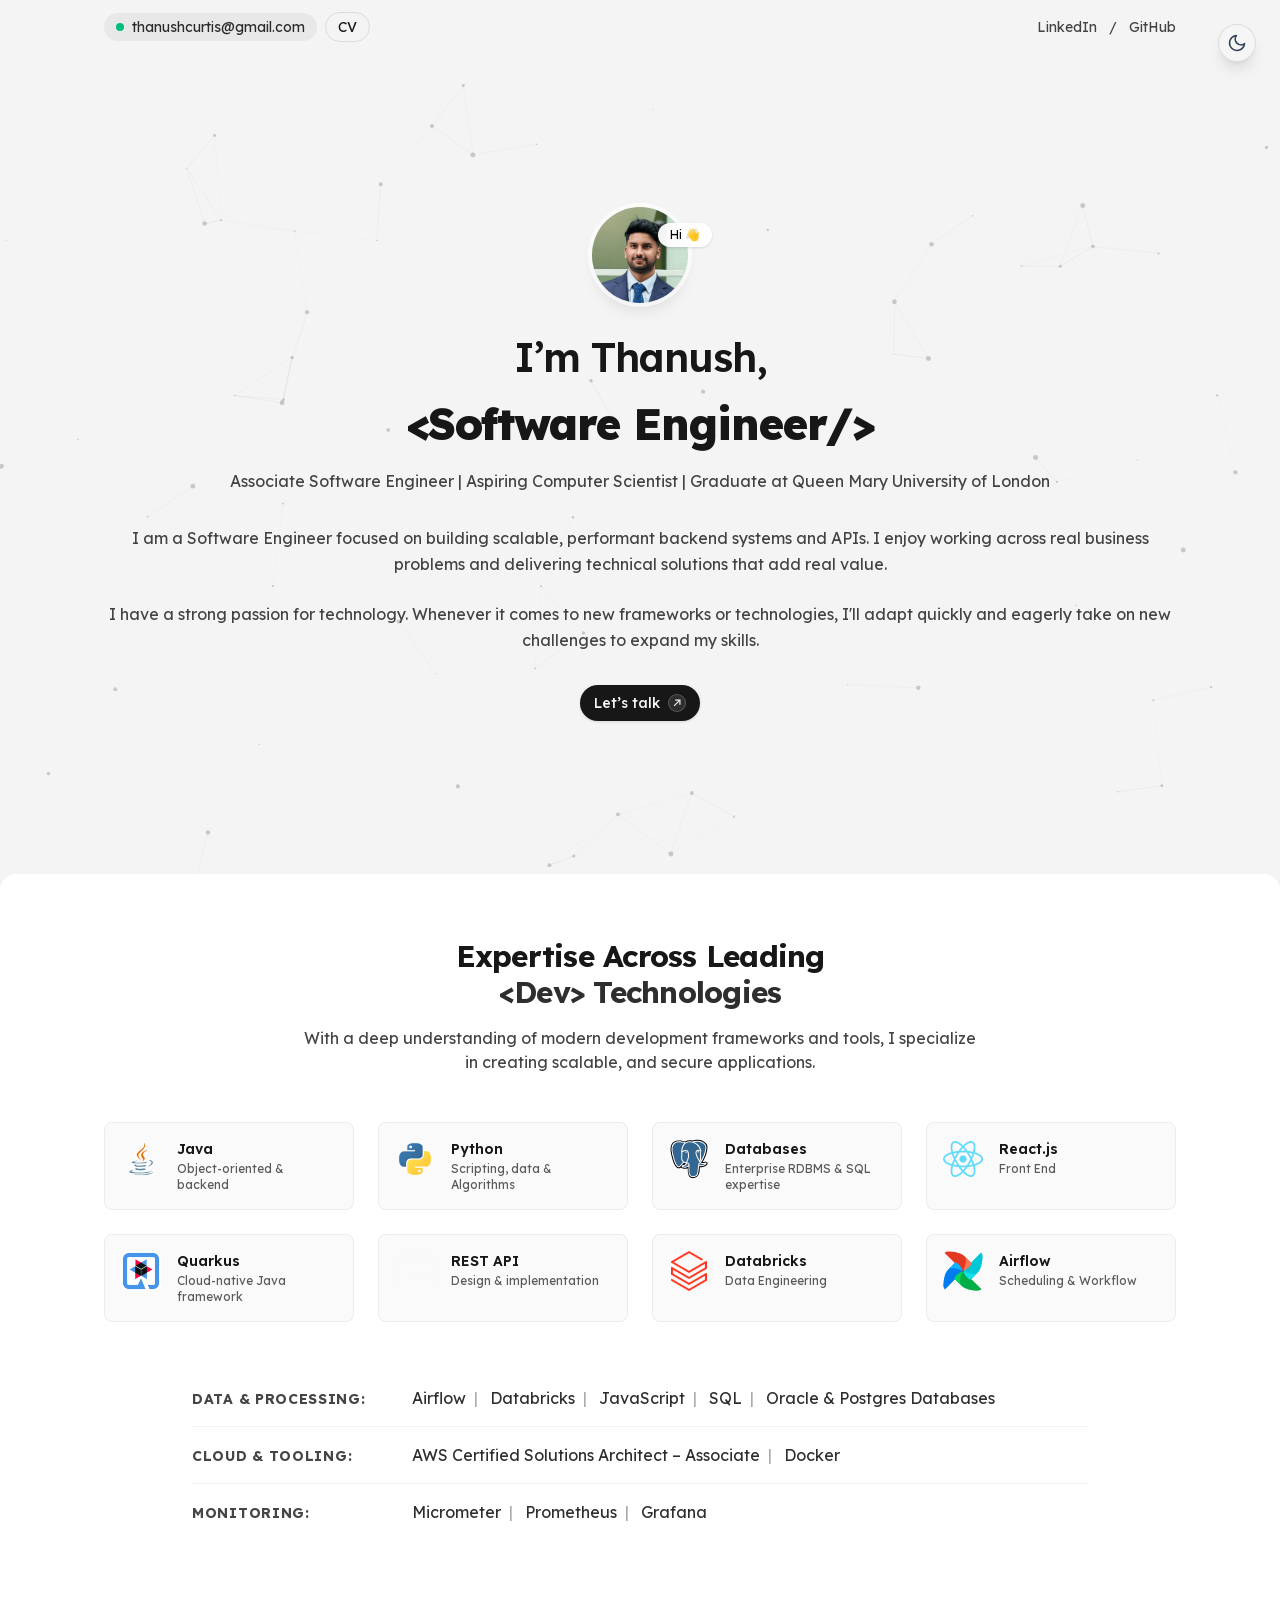
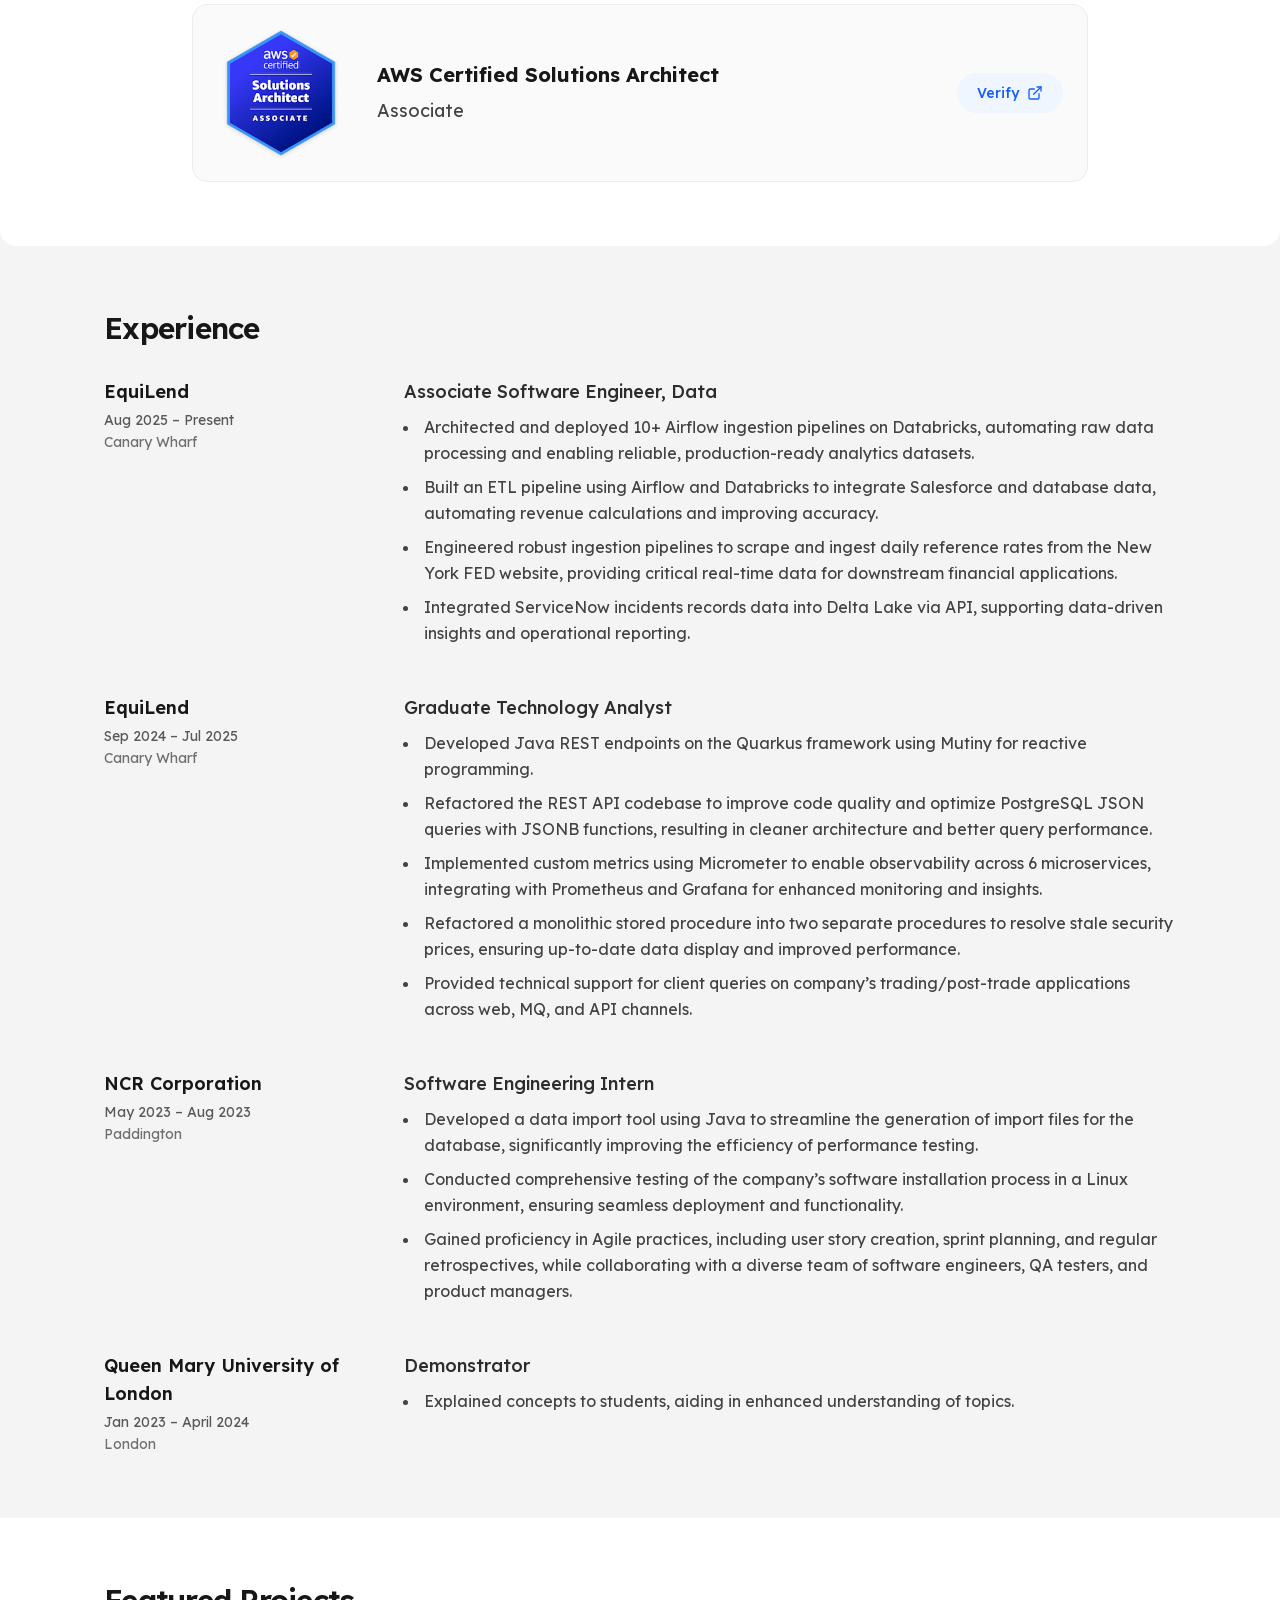
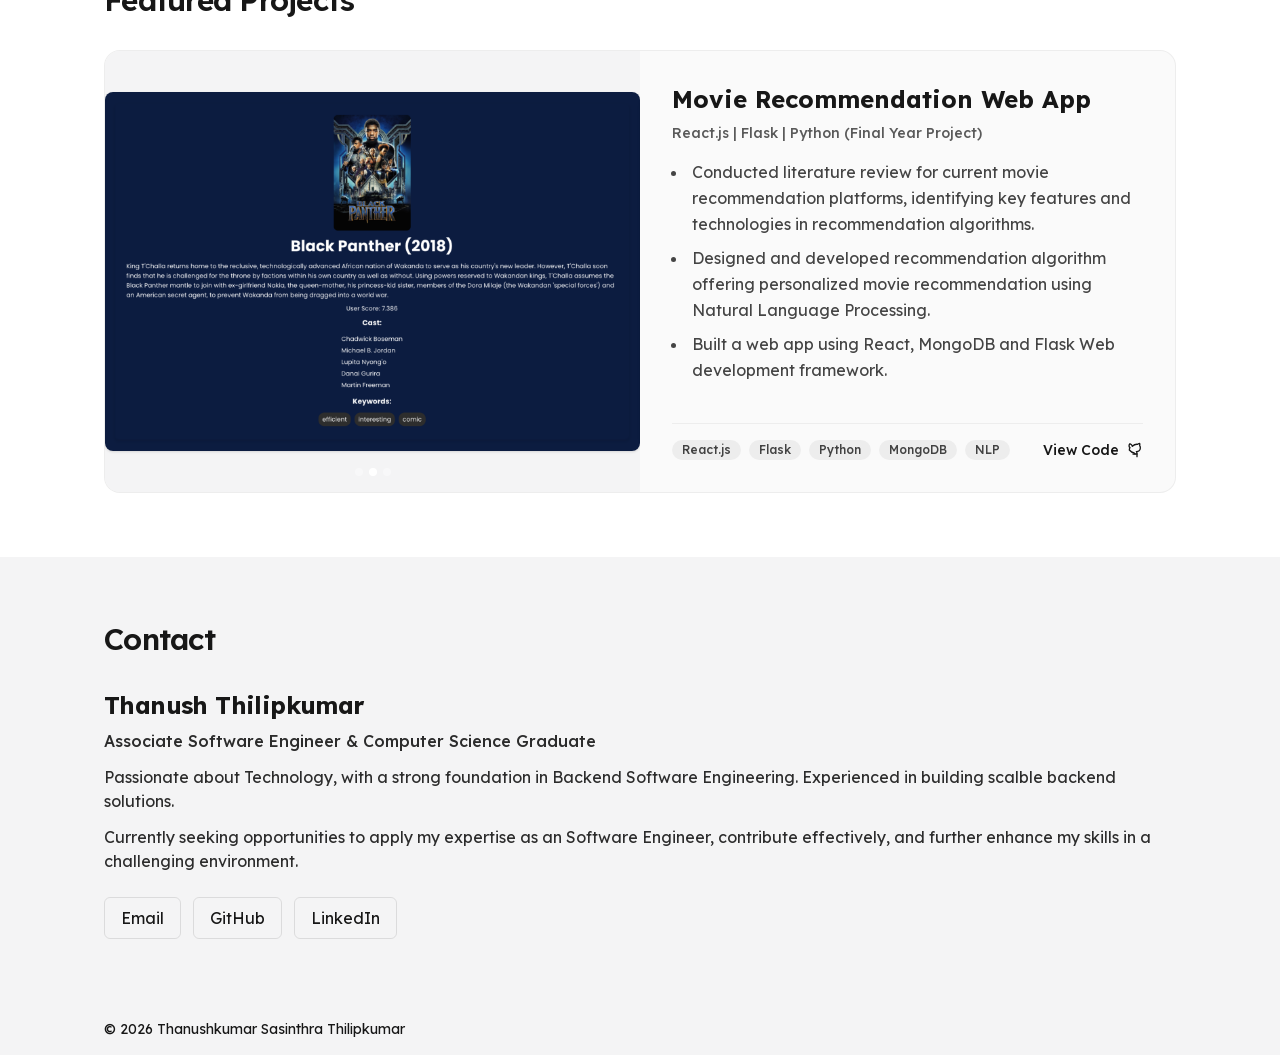
==== index.html @ 62dda023 "Updates" ====
<!DOCTYPE html><!--JTEXvvAjfl9Sbz8SeAND0--><html lang="en"><head><meta charSet="utf-8"/><meta name="viewport" content="width=device-width, initial-scale=1"/><link rel="preload" href="/_next/static/media/ca31d6821328a4e9-s.p.8036670a.woff2" as="font" crossorigin="" type="font/woff2"/><link rel="preload" as="image" href="/assets/thanush.png"/><link rel="preload" as="image" href="/logos/java.png"/><link rel="preload" as="image" href="/logos/python.png"/><link rel="preload" as="image" href="/logos/postgresql-original.svg"/><link rel="preload" as="image" href="/logos/react.png"/><link rel="preload" as="image" href="/logos/quarkus.png"/><link rel="preload" as="image" href="/logos/rest.png"/><link rel="preload" as="image" href="/logos/databricks.png"/><link rel="preload" as="image" href="/logos/apacheairflow-original.svg"/><link rel="preload" as="image" href="/assets/aws-certified-solutions-architect-associate.png"/><link rel="stylesheet" href="/_next/static/chunks/eb10c7598c25490a.css" data-precedence="next"/><link rel="preload" as="script" fetchPriority="low" href="/_next/static/chunks/49616a4856aa6b68.js"/><script src="/_next/static/chunks/85f0a0525a9e5fb5.js" async=""></script><script src="/_next/static/chunks/63e72cf89ac83a0f.js" async=""></script><script src="/_next/static/chunks/turbopack-0a1a286711b5c319.js" async=""></script><script src="/_next/static/chunks/b97e2f1cff8df2e8.js" async=""></script><script src="/_next/static/chunks/bb1d9f93cff01312.js" async=""></script><script src="/_next/static/chunks/622db67b66c1104d.js" async=""></script><link rel="preload" as="image" href="/assets/Movie-Recommendation.png"/><link rel="preload" as="image" href="/assets/movie_details.png"/><link rel="preload" as="image" href="/assets/Watched_Movies.png"/><meta name="next-size-adjust" content=""/><title>Thanush Thilipkumar </title><meta name="description" content="Portfolio of Thanush Thilipkumar — projects, skills, and contact."/><meta name="twitter:card" content="summary_large_image"/><meta name="twitter:title" content="Thanush Thilipkumar | Portfolio"/><meta name="twitter:description" content="Experience, skills, and ways to contact Thanush."/><meta name="twitter:image" content="http://localhost:3000/og-image.png"/><link rel="shortcut icon" href="/icon.png"/><link rel="icon" href="/icon.png" type="image/png"/><link rel="apple-touch-icon" href="/icon.png"/><script src="/_next/static/chunks/a6dad97d9634a72d.js" noModule=""></script></head><body class="lexend_99ca8c04-module__K1QbjW__variable antialiased"><div hidden=""><!--$--><!--/$--></div><script>((a,b,c,d,e,f,g,h)=>{let i=document.documentElement,j=["light","dark"];function k(b){var c;(Array.isArray(a)?a:[a]).forEach(a=>{let c="class"===a,d=c&&f?e.map(a=>f[a]||a):e;c?(i.classList.remove(...d),i.classList.add(f&&f[b]?f[b]:b)):i.setAttribute(a,b)}),c=b,h&&j.includes(c)&&(i.style.colorScheme=c)}if(d)k(d);else try{let a=localStorage.getItem(b)||c,d=g&&"system"===a?window.matchMedia("(prefers-color-scheme: dark)").matches?"dark":"light":a;k(d)}catch(a){}})("class","theme","system",null,["light","dark"],null,true,true)</script><div class="font-sans"><div class="w-full py-3"><div class="container mx-auto px-6 flex items-center justify-between text-sm"><div class="flex items-center gap-2"><span class="inline-flex items-center gap-2 rounded-full bg-black/5 dark:bg-white/10 px-3 py-1"><span class="w-2 h-2 rounded-full bg-emerald-500"></span><a href="mailto:thanushcurtis@gmail.com" class="opacity-90">thanushcurtis@gmail.com</a></span><a href="/ThanushkumarCV_2026.pdf" download="Thanushkumar-CV.pdf" class="rounded-full border border-black/10 dark:border-white/15 px-3 py-1 hover:bg-black/5 dark:hover:bg-white/10">CV</a></div><nav class="hidden sm:flex items-center gap-3 opacity-80"><a href="https://www.linkedin.com/in/thanushcurtis/" class="hover:opacity-100" target="_blank" rel="noopener noreferrer">LinkedIn</a><span>/</span><a href="https://github.com/thanushcurtis" class="hover:opacity-100" target="_blank" rel="noopener noreferrer">GitHub</a></nav></div></div><main><section class="w-full min-h-[60vh] sm:min-h-[calc(100vh-80px)] py-16 sm:py-20 flex items-center relative overflow-hidden group"><canvas class="absolute inset-0 z-0 pointer-events-none"></canvas><div class="pointer-events-none absolute inset-0 opacity-0 group-hover:opacity-100 transition-opacity duration-300 z-0" style="background:radial-gradient(600px circle at 0px 0px, rgba(29, 78, 216, 0.15), transparent 80%)"></div><div class="container mx-auto px-6 text-center max-w-3xl relative z-10"><div class="relative w-24 h-24 mx-auto"><img src="/assets/thanush.png" alt="Profile photo" width="96" height="96" loading="eager" class="object-cover rounded-full ring-4 ring-white/70 w-full h-full shadow-lg"/><span class="absolute -right-6 top-4 select-none rounded-full bg-white/95 text-black text-xs px-3 py-1 shadow">Hi <span class="wave-emoji">👋</span></span></div><h1 class="mt-6 text-[32px] sm:text-[40px] font-semibold tracking-tight">I’m Thanush,</h1><div class="mt-1 text-[34px] sm:text-[44px] font-extrabold tracking-tight">&lt;Software Engineer/&gt;</div><p class="mt-3 mx-auto opacity-80 text-sm sm:text-base whitespace-nowrap overflow-x-auto">Associate Software Engineer | Aspiring Computer Scientist | Graduate at Queen Mary University of London</p><div class="mt-8 mx-auto w-full text-center space-y-6"><p class="mt-4 mx-auto opacity-80 text-sm sm:text-base leading-relaxed">I am a Software Engineer focused on building scalable, performant backend systems and APIs. I enjoy working across real business problems and delivering technical solutions that add real value.</p><p class="mt-4 mx-auto opacity-80 text-sm sm:text-base leading-relaxed">I have a strong passion for technology. Whenever it comes to new frameworks or technologies, I&#x27;ll adapt quickly and eagerly take on new challenges to expand my skills.</p></div><div class="mt-8"><a href="#contact" class="group/btn inline-flex items-center gap-2 px-3.5 py-2 rounded-full bg-foreground text-background text-sm font-medium hover:opacity-90 shadow-sm transition-transform hover:scale-105">Let’s talk<span class="inline-flex items-center justify-center w-4.5 h-4.5 rounded-full border border-white/20 bg-white/10"><svg viewBox="0 0 24 24" class="w-3.5 h-3.5 transition-transform duration-300 ease-out group-hover/btn:rotate-45" fill="none" stroke="currentColor" stroke-width="2"><path d="M7 17L17 7"></path><path d="M9 7h8v8"></path></svg></span></a></div></div></section><section id="expertise" class="w-full py-16 bg-white dark:bg-zinc-900 rounded-2xl"><div class="container mx-auto px-6"><div class="flex flex-col gap-16"><div><div class="text-center mb-12"><h2 class="text-3xl font-bold tracking-tight">Expertise Across Leading<br/><span class="text-foreground/90">&lt;Dev&gt; Technologies</span></h2><p class="mt-4 max-w-2xl mx-auto opacity-80">With a deep understanding of modern development frameworks and tools, I specialize in creating scalable, and secure applications.</p></div><div class="grid grid-cols-1 sm:grid-cols-2 md:grid-cols-3 lg:grid-cols-4 gap-6"><div class="flex items-start gap-4 p-4 rounded-lg border border-black/5 dark:border-white/10 bg-zinc-50 dark:bg-zinc-800/50 hover:bg-zinc-100 dark:hover:bg-zinc-800 transition-colors"><div class="shrink-0 text-foreground/80"><div class="w-10 h-10 rounded-md flex items-center justify-center overflow-hidden bg-transparent"><img src="/logos/java.png" alt="Java" class="w-10 h-10 object-contain"/></div></div><div><h3 class="font-semibold text-sm">Java</h3><p class="text-xs opacity-70 leading-4 mt-0.5">Object-oriented &amp; backend</p></div></div><div class="flex items-start gap-4 p-4 rounded-lg border border-black/5 dark:border-white/10 bg-zinc-50 dark:bg-zinc-800/50 hover:bg-zinc-100 dark:hover:bg-zinc-800 transition-colors"><div class="shrink-0 text-foreground/80"><div class="w-10 h-10 rounded-md flex items-center justify-center overflow-hidden bg-transparent"><img src="/logos/python.png" alt="Python" class="w-10 h-10 object-contain"/></div></div><div><h3 class="font-semibold text-sm">Python</h3><p class="text-xs opacity-70 leading-4 mt-0.5">Scripting, data &amp; Algorithms</p></div></div><div class="flex items-start gap-4 p-4 rounded-lg border border-black/5 dark:border-white/10 bg-zinc-50 dark:bg-zinc-800/50 hover:bg-zinc-100 dark:hover:bg-zinc-800 transition-colors"><div class="shrink-0 text-foreground/80"><div class="w-10 h-10 rounded-md flex items-center justify-center overflow-hidden bg-transparent"><img src="/logos/postgresql-original.svg" alt="Databases" class="w-10 h-10 object-contain"/></div></div><div><h3 class="font-semibold text-sm">Databases</h3><p class="text-xs opacity-70 leading-4 mt-0.5">Enterprise RDBMS &amp; SQL expertise</p></div></div><div class="flex items-start gap-4 p-4 rounded-lg border border-black/5 dark:border-white/10 bg-zinc-50 dark:bg-zinc-800/50 hover:bg-zinc-100 dark:hover:bg-zinc-800 transition-colors"><div class="shrink-0 text-foreground/80"><div class="w-10 h-10 rounded-md flex items-center justify-center overflow-hidden bg-transparent"><img src="/logos/react.png" alt="React" class="w-10 h-10 object-contain"/></div></div><div><h3 class="font-semibold text-sm">React.js</h3><p class="text-xs opacity-70 leading-4 mt-0.5">Front End</p></div></div><div class="flex items-start gap-4 p-4 rounded-lg border border-black/5 dark:border-white/10 bg-zinc-50 dark:bg-zinc-800/50 hover:bg-zinc-100 dark:hover:bg-zinc-800 transition-colors"><div class="shrink-0 text-foreground/80"><div class="w-10 h-10 rounded-md flex items-center justify-center overflow-hidden bg-transparent"><img src="/logos/quarkus.png" alt="Quarkus" class="w-10 h-10 object-contain"/></div></div><div><h3 class="font-semibold text-sm">Quarkus</h3><p class="text-xs opacity-70 leading-4 mt-0.5">Cloud-native Java framework</p></div></div><div class="flex items-start gap-4 p-4 rounded-lg border border-black/5 dark:border-white/10 bg-zinc-50 dark:bg-zinc-800/50 hover:bg-zinc-100 dark:hover:bg-zinc-800 transition-colors"><div class="shrink-0 text-foreground/80"><div class="w-10 h-10 rounded-md flex items-center justify-center overflow-hidden bg-transparent"><img src="/logos/rest.png" alt="REST API" class="w-10 h-10 object-contain"/></div></div><div><h3 class="font-semibold text-sm">REST API</h3><p class="text-xs opacity-70 leading-4 mt-0.5">Design &amp; implementation</p></div></div><div class="flex items-start gap-4 p-4 rounded-lg border border-black/5 dark:border-white/10 bg-zinc-50 dark:bg-zinc-800/50 hover:bg-zinc-100 dark:hover:bg-zinc-800 transition-colors"><div class="shrink-0 text-foreground/80"><div class="w-10 h-10 rounded-md flex items-center justify-center overflow-hidden bg-transparent"><img src="/logos/databricks.png" alt="Databricks" class="w-10 h-10 object-contain"/></div></div><div><h3 class="font-semibold text-sm">Databricks</h3><p class="text-xs opacity-70 leading-4 mt-0.5">Data Engineering</p></div></div><div class="flex items-start gap-4 p-4 rounded-lg border border-black/5 dark:border-white/10 bg-zinc-50 dark:bg-zinc-800/50 hover:bg-zinc-100 dark:hover:bg-zinc-800 transition-colors"><div class="shrink-0 text-foreground/80"><div class="w-10 h-10 rounded-md flex items-center justify-center overflow-hidden bg-transparent"><img src="/logos/apacheairflow-original.svg" alt="Airflow" class="w-10 h-10 object-contain"/></div></div><div><h3 class="font-semibold text-sm">Airflow</h3><p class="text-xs opacity-70 leading-4 mt-0.5">Scheduling &amp; Workflow </p></div></div></div></div><div class="flex flex-col gap-16"><div><div class="space-y-4 max-w-4xl mx-auto"><div class="flex flex-col sm:flex-row sm:items-baseline gap-2 sm:gap-10 border-b border-black/5 dark:border-white/5 pb-4 last:border-0"><h4 class="text-sm font-bold min-w-[180px] uppercase tracking-wider opacity-80">Data &amp; Processing<!-- -->:</h4><div class="flex flex-wrap gap-x-2 gap-y-1"><span class="text-base text-foreground/90">Airflow<span class="mx-1 opacity-40"> | </span></span><span class="text-base text-foreground/90">Databricks<span class="mx-1 opacity-40"> | </span></span><span class="text-base text-foreground/90">JavaScript<span class="mx-1 opacity-40"> | </span></span><span class="text-base text-foreground/90">SQL<span class="mx-1 opacity-40"> | </span></span><span class="text-base text-foreground/90">Oracle &amp; Postgres Databases</span></div></div><div class="flex flex-col sm:flex-row sm:items-baseline gap-2 sm:gap-10 border-b border-black/5 dark:border-white/5 pb-4 last:border-0"><h4 class="text-sm font-bold min-w-[180px] uppercase tracking-wider opacity-80">Cloud &amp; Tooling<!-- -->:</h4><div class="flex flex-wrap gap-x-2 gap-y-1"><span class="text-base text-foreground/90">AWS Certified Solutions Architect – Associate<span class="mx-1 opacity-40"> | </span></span><span class="text-base text-foreground/90">Docker</span></div></div><div class="flex flex-col sm:flex-row sm:items-baseline gap-2 sm:gap-10 border-b border-black/5 dark:border-white/5 pb-4 last:border-0"><h4 class="text-sm font-bold min-w-[180px] uppercase tracking-wider opacity-80">Monitoring<!-- -->:</h4><div class="flex flex-wrap gap-x-2 gap-y-1"><span class="text-base text-foreground/90">Micrometer<span class="mx-1 opacity-40"> | </span></span><span class="text-base text-foreground/90">Prometheus<span class="mx-1 opacity-40"> | </span></span><span class="text-base text-foreground/90">Grafana</span></div></div></div></div><div class="flex justify-center w-full"><a href="https://www.credly.com/badges/88e9cd17-68d8-4959-973c-7324ede5a736/public_url" target="_blank" rel="noopener noreferrer" class="group flex flex-col md:flex-row items-center gap-8 p-6 bg-zinc-50 dark:bg-zinc-800/30 rounded-2xl border border-black/5 dark:border-white/10 hover:border-blue-500/30 transition-all hover:bg-zinc-100 dark:hover:bg-zinc-800/50 cursor-pointer w-full max-w-4xl mx-auto"><div class="relative w-32 h-32 flex-shrink-0 transform group-hover:scale-105 transition-transform duration-300"><img src="/assets/aws-certified-solutions-architect-associate.png" alt="AWS Certified Solutions Architect - Associate" class="object-contain w-full h-full drop-shadow-sm"/></div><div class="flex-grow text-center md:text-left space-y-2"><h3 class="text-xl font-bold group-hover:text-blue-600 dark:group-hover:text-blue-400 transition-colors">AWS Certified Solutions Architect</h3><p class="text-lg opacity-80">Associate</p></div><div class="flex-shrink-0 flex items-center gap-2 text-sm font-medium text-blue-600 dark:text-blue-400 bg-blue-50 dark:bg-blue-900/20 px-5 py-2.5 rounded-full transition-colors group-hover:bg-blue-100 dark:group-hover:bg-blue-900/30">Verify<svg xmlns="http://www.w3.org/2000/svg" width="16" height="16" viewBox="0 0 24 24" fill="none" stroke="currentColor" stroke-width="2" stroke-linecap="round" stroke-linejoin="round"><path d="M18 13v6a2 2 0 0 1-2 2H5a2 2 0 0 1-2-2V8a2 2 0 0 1 2-2h6"></path><polyline points="15 3 21 3 21 9"></polyline><line x1="10" y1="14" x2="21" y2="3"></line></svg></div></a></div></div></div></div></section><section id="experience" class="w-full py-16 "><div class="container mx-auto px-6"><h2 class="text-2xl sm:text-3xl font-semibold tracking-tight mb-8">Experience</h2><div class="space-y-12"><div class="flex flex-col sm:flex-row gap-4 sm:gap-8"><div class="sm:w-1/4 shrink-0"><div class="font-semibold text-lg">EquiLend</div><div class="text-sm opacity-70 mt-1">Aug 2025 – Present</div><div class="text-sm opacity-60 mt-0.5">Canary Wharf</div></div><div class="sm:w-3/4"><h3 class="text-lg font-medium mb-2 text-foreground/90">Associate Software Engineer, Data</h3><ul class="list-disc list-outside ml-4 space-y-2 text-sm sm:text-base opacity-80 marker:opacity-50"><li class="pl-1 leading-relaxed">Architected and deployed 10+ Airflow ingestion pipelines on Databricks, automating raw data processing and enabling reliable, production-ready analytics datasets.</li><li class="pl-1 leading-relaxed">Built an ETL pipeline using Airflow and Databricks to integrate Salesforce and database data, automating revenue calculations and improving accuracy.</li><li class="pl-1 leading-relaxed">Engineered robust ingestion pipelines to scrape and ingest daily reference rates from the New York FED website, providing critical real-time data for downstream financial applications.</li><li class="pl-1 leading-relaxed">Integrated ServiceNow incidents records data into Delta Lake via API, supporting data-driven insights and operational reporting.</li></ul></div></div><div class="flex flex-col sm:flex-row gap-4 sm:gap-8"><div class="sm:w-1/4 shrink-0"><div class="font-semibold text-lg">EquiLend</div><div class="text-sm opacity-70 mt-1">Sep 2024 – Jul 2025</div><div class="text-sm opacity-60 mt-0.5">Canary Wharf</div></div><div class="sm:w-3/4"><h3 class="text-lg font-medium mb-2 text-foreground/90">Graduate Technology Analyst</h3><ul class="list-disc list-outside ml-4 space-y-2 text-sm sm:text-base opacity-80 marker:opacity-50"><li class="pl-1 leading-relaxed">Developed Java REST endpoints on the Quarkus framework using Mutiny for reactive programming.</li><li class="pl-1 leading-relaxed">Refactored the REST API codebase to improve code quality and optimize PostgreSQL JSON queries with JSONB functions, resulting in cleaner architecture and better query performance.</li><li class="pl-1 leading-relaxed">Implemented custom metrics using Micrometer to enable observability across 6 microservices, integrating with Prometheus and Grafana for enhanced monitoring and insights.</li><li class="pl-1 leading-relaxed">Refactored a monolithic stored procedure into two separate procedures to resolve stale security prices, ensuring up-to-date data display and improved performance.</li><li class="pl-1 leading-relaxed">Provided technical support for client queries on company’s trading/post-trade applications across web, MQ, and API channels.</li></ul></div></div><div class="flex flex-col sm:flex-row gap-4 sm:gap-8"><div class="sm:w-1/4 shrink-0"><div class="font-semibold text-lg">NCR Corporation</div><div class="text-sm opacity-70 mt-1">May 2023 – Aug 2023</div><div class="text-sm opacity-60 mt-0.5">Paddington</div></div><div class="sm:w-3/4"><h3 class="text-lg font-medium mb-2 text-foreground/90">Software Engineering Intern</h3><ul class="list-disc list-outside ml-4 space-y-2 text-sm sm:text-base opacity-80 marker:opacity-50"><li class="pl-1 leading-relaxed">Developed a data import tool using Java to streamline the generation of import files for the database, significantly improving the efficiency of performance testing.</li><li class="pl-1 leading-relaxed">Conducted comprehensive testing of the company’s software installation process in a Linux environment, ensuring seamless deployment and functionality.</li><li class="pl-1 leading-relaxed">Gained proficiency in Agile practices, including user story creation, sprint planning, and regular retrospectives, while collaborating with a diverse team of software engineers, QA testers, and product managers.</li></ul></div></div><div class="flex flex-col sm:flex-row gap-4 sm:gap-8"><div class="sm:w-1/4 shrink-0"><div class="font-semibold text-lg">Queen Mary University of London</div><div class="text-sm opacity-70 mt-1">Jan 2023 – April 2024</div><div class="text-sm opacity-60 mt-0.5">London</div></div><div class="sm:w-3/4"><h3 class="text-lg font-medium mb-2 text-foreground/90">Demonstrator</h3><ul class="list-disc list-outside ml-4 space-y-2 text-sm sm:text-base opacity-80 marker:opacity-50"><li class="pl-1 leading-relaxed">Explained concepts to students, aiding in enhanced understanding of topics.</li></ul></div></div></div></div></section><section id="projects" class="w-full py-16 bg-white dark:bg-zinc-900"><div class="container mx-auto px-6"><h2 class="text-2xl sm:text-3xl font-semibold tracking-tight mb-8">Featured Projects</h2><div class="flex flex-col gap-12"><div class="group relative overflow-hidden rounded-2xl bg-zinc-50 dark:bg-zinc-800/50 border border-black/5 dark:border-white/10"><div class="flex flex-col lg:flex-row"><div class="lg:w-1/2 relative min-h-[300px] bg-zinc-100 dark:bg-zinc-900/50 flex items-center justify-center p-4 overflow-hidden"><div class="absolute inset-0 flex transition-transform duration-500 ease-in-out" style="transform:translateX(-0%)"><div class="min-w-full h-full flex items-center justify-center relative"><img src="/assets/Movie-Recommendation.png" alt="Movie Recommendation Web App screenshot 1" class="max-w-full max-h-full object-contain shadow-sm rounded-lg"/></div><div class="min-w-full h-full flex items-center justify-center relative"><img src="/assets/movie_details.png" alt="Movie Recommendation Web App screenshot 2" class="max-w-full max-h-full object-contain shadow-sm rounded-lg"/></div><div class="min-w-full h-full flex items-center justify-center relative"><img src="/assets/Watched_Movies.png" alt="Movie Recommendation Web App screenshot 3" class="max-w-full max-h-full object-contain shadow-sm rounded-lg"/></div></div><button class="absolute left-2 top-1/2 -translate-y-1/2 p-2 rounded-full bg-black/50 text-white opacity-0 group-hover:opacity-100 transition-opacity hover:bg-black/70 focus:opacity-100 z-10" aria-label="Previous image"><svg xmlns="http://www.w3.org/2000/svg" width="20" height="20" viewBox="0 0 24 24" fill="none" stroke="currentColor" stroke-width="2" stroke-linecap="round" stroke-linejoin="round"><polyline points="15 18 9 12 15 6"></polyline></svg></button><button class="absolute right-2 top-1/2 -translate-y-1/2 p-2 rounded-full bg-black/50 text-white opacity-0 group-hover:opacity-100 transition-opacity hover:bg-black/70 focus:opacity-100 z-10" aria-label="Next image"><svg xmlns="http://www.w3.org/2000/svg" width="20" height="20" viewBox="0 0 24 24" fill="none" stroke="currentColor" stroke-width="2" stroke-linecap="round" stroke-linejoin="round"><polyline points="9 18 15 12 9 6"></polyline></svg></button><div class="absolute bottom-4 left-1/2 -translate-x-1/2 flex gap-1.5 z-10"><div class="w-2 h-2 rounded-full transition-colors bg-white"></div><div class="w-2 h-2 rounded-full transition-colors bg-white/40"></div><div class="w-2 h-2 rounded-full transition-colors bg-white/40"></div></div></div><div class="lg:w-1/2 p-6 sm:p-8 flex flex-col"><div class="mb-4"><h3 class="text-xl sm:text-2xl font-bold mb-2">Movie Recommendation Web App</h3><p class="text-sm font-medium opacity-70 mb-4">React.js | Flask | Python (Final Year Project)</p><ul class="space-y-2 mb-6 list-disc list-outside ml-4 text-sm sm:text-base opacity-80"><li class="pl-1 leading-relaxed">Conducted literature review for current movie recommendation platforms, identifying key features and technologies in recommendation algorithms.</li><li class="pl-1 leading-relaxed">Designed and developed recommendation algorithm offering personalized movie recommendation using Natural Language Processing.</li><li class="pl-1 leading-relaxed">Built a web app using React, MongoDB and Flask Web development framework.</li></ul></div><div class="mt-auto pt-4 flex flex-wrap gap-4 items-center justify-between border-t border-black/5 dark:border-white/10"><div class="flex flex-wrap gap-2"><span class="px-2.5 py-0.5 rounded-full text-xs font-medium bg-black/5 dark:bg-white/10 text-foreground/80">React.js</span><span class="px-2.5 py-0.5 rounded-full text-xs font-medium bg-black/5 dark:bg-white/10 text-foreground/80">Flask</span><span class="px-2.5 py-0.5 rounded-full text-xs font-medium bg-black/5 dark:bg-white/10 text-foreground/80">Python</span><span class="px-2.5 py-0.5 rounded-full text-xs font-medium bg-black/5 dark:bg-white/10 text-foreground/80">MongoDB</span><span class="px-2.5 py-0.5 rounded-full text-xs font-medium bg-black/5 dark:bg-white/10 text-foreground/80">NLP</span></div><a href="https://github.com/thanushcurtis/moviematch" target="_blank" rel="noopener noreferrer" class="inline-flex items-center gap-2 text-sm font-medium text-foreground hover:opacity-70 transition-opacity">View Code<svg xmlns="http://www.w3.org/2000/svg" width="16" height="16" viewBox="0 0 24 24" fill="none" stroke="currentColor" stroke-width="2" stroke-linecap="round" stroke-linejoin="round"><path d="M15 22v-4a4.8 4.8 0 0 0-1-3.5c3 0 6-2 6-5.5.08-1.25-.27-2.48-1-3.5.28-1.15.28-2.35 0-3.5 0 0-1 0-3 1.5-2.64-.5-5.36.5-8 3C6.72 2 4 3 4 3c-1.5 2-1 4.5.5 5.5-1 1.25-1 2.5-1 3.5 3.5 4 6.5 4 6.5 4 1 0 1.5 1 2 2"></path><line x1="9" y1="18" x2="15" y2="18"></line></svg></a></div></div></div></div></div></div></section><section id="contact" class="w-full py-16 rounded-2xl"><div class="container mx-auto px-6"><h2 class="text-2xl sm:text-3xl font-semibold tracking-tight mb-8">Contact</h2><div class="max-w-6xl"><h3 class="text-xl sm:text-2xl font-bold tracking-tight">Thanush Thilipkumar</h3><p class="mt-2 font-medium opacity-90">Associate Software Engineer &amp; Computer Science Graduate</p><div class="mt-3 space-y-3 opacity-90"><p>Passionate about Technology, with a strong foundation in Backend Software Engineering. Experienced in building scalble backend solutions.</p><p>Currently seeking opportunities to apply my expertise as an Software Engineer, contribute effectively, and further enhance my skills in a challenging environment.</p></div></div><div class="mt-6 flex flex-col sm:flex-row gap-3"><a href="mailto:thanushcurtis@gmail.com" class="px-4 py-2 rounded-md border border-black/10 dark:border-white/15 hover:bg-black/5 dark:hover:bg-white/10">Email</a><a href="https://github.com/thanushcurtis" class="px-4 py-2 rounded-md border border-black/10 dark:border-white/15 hover:bg-black/5 dark:hover:bg-white/10">GitHub</a><a href="https://www.linkedin.com/in/thanushcurtis/" class="px-4 py-2 rounded-md border border-black/10 dark:border-white/15 hover:bg-black/5 dark:hover:bg-white/10">LinkedIn</a></div></div></section></main><footer><div class="container mx-auto px-6 py-4 text-sm">© <!-- -->2026<!-- --> Thanushkumar Sasinthra Thilipkumar</div></footer></div><!--$--><!--/$--><script src="/_next/static/chunks/49616a4856aa6b68.js" id="_R_" async=""></script><script>(self.__next_f=self.__next_f||[]).push([0])</script><script>self.__next_f.push([1,"1:\"$Sreact.fragment\"\n2:I[87619,[\"/_next/static/chunks/b97e2f1cff8df2e8.js\",\"/_next/static/chunks/bb1d9f93cff01312.js\"],\"ThemeProvider\"]\n3:I[56258,[\"/_next/static/chunks/b97e2f1cff8df2e8.js\",\"/_next/static/chunks/bb1d9f93cff01312.js\"],\"ThemeToggle\"]\n4:I[43380,[\"/_next/static/chunks/b97e2f1cff8df2e8.js\",\"/_next/static/chunks/bb1d9f93cff01312.js\"],\"default\"]\n5:I[34767,[\"/_next/static/chunks/b97e2f1cff8df2e8.js\",\"/_next/static/chunks/bb1d9f93cff01312.js\"],\"default\"]\n6:I[46320,[\"/_next/static/chunks/b97e2f1cff8df2e8.js\",\"/_next/static/chunks/bb1d9f93cff01312.js\",\"/_next/static/chunks/622db67b66c1104d.js\"],\"default\"]\n18:I[43764,[\"/_next/static/chunks/b97e2f1cff8df2e8.js\",\"/_next/static/chunks/bb1d9f93cff01312.js\"],\"default\"]\n:HL[\"/_next/static/chunks/eb10c7598c25490a.css\",\"style\"]\n:HL[\"/_next/static/media/ca31d6821328a4e9-s.p.8036670a.woff2\",\"font\",{\"crossOrigin\":\"\",\"type\":\"font/woff2\"}]\n"])</script><script>self.__next_f.push([1,"0:{\"P\":null,\"b\":\"JTEXvvAjfl9Sbz8SeAND0\",\"p\":\"\",\"c\":[\"\",\"\"],\"i\":false,\"f\":[[[\"\",{\"children\":[\"__PAGE__\",{}]},\"$undefined\",\"$undefined\",true],[\"\",[\"$\",\"$1\",\"c\",{\"children\":[[[\"$\",\"link\",\"0\",{\"rel\":\"stylesheet\",\"href\":\"/_next/static/chunks/eb10c7598c25490a.css\",\"precedence\":\"next\",\"crossOrigin\":\"$undefined\",\"nonce\":\"$undefined\"}],[\"$\",\"script\",\"script-0\",{\"src\":\"/_next/static/chunks/b97e2f1cff8df2e8.js\",\"async\":true,\"nonce\":\"$undefined\"}],[\"$\",\"script\",\"script-1\",{\"src\":\"/_next/static/chunks/bb1d9f93cff01312.js\",\"async\":true,\"nonce\":\"$undefined\"}]],[\"$\",\"html\",null,{\"lang\":\"en\",\"suppressHydrationWarning\":true,\"children\":[\"$\",\"body\",null,{\"className\":\"lexend_99ca8c04-module__K1QbjW__variable antialiased\",\"children\":[\"$\",\"$L2\",null,{\"attribute\":\"class\",\"defaultTheme\":\"system\",\"enableSystem\":true,\"children\":[[\"$\",\"$L3\",null,{}],[\"$\",\"$L4\",null,{\"parallelRouterKey\":\"children\",\"error\":\"$undefined\",\"errorStyles\":\"$undefined\",\"errorScripts\":\"$undefined\",\"template\":[\"$\",\"$L5\",null,{}],\"templateStyles\":\"$undefined\",\"templateScripts\":\"$undefined\",\"notFound\":[[[\"$\",\"title\",null,{\"children\":\"404: This page could not be found.\"}],[\"$\",\"div\",null,{\"style\":{\"fontFamily\":\"system-ui,\\\"Segoe UI\\\",Roboto,Helvetica,Arial,sans-serif,\\\"Apple Color Emoji\\\",\\\"Segoe UI Emoji\\\"\",\"height\":\"100vh\",\"textAlign\":\"center\",\"display\":\"flex\",\"flexDirection\":\"column\",\"alignItems\":\"center\",\"justifyContent\":\"center\"},\"children\":[\"$\",\"div\",null,{\"children\":[[\"$\",\"style\",null,{\"dangerouslySetInnerHTML\":{\"__html\":\"body{color:#000;background:#fff;margin:0}.next-error-h1{border-right:1px solid rgba(0,0,0,.3)}@media (prefers-color-scheme:dark){body{color:#fff;background:#000}.next-error-h1{border-right:1px solid rgba(255,255,255,.3)}}\"}}],[\"$\",\"h1\",null,{\"className\":\"next-error-h1\",\"style\":{\"display\":\"inline-block\",\"margin\":\"0 20px 0 0\",\"padding\":\"0 23px 0 0\",\"fontSize\":24,\"fontWeight\":500,\"verticalAlign\":\"top\",\"lineHeight\":\"49px\"},\"children\":404}],[\"$\",\"div\",null,{\"style\":{\"display\":\"inline-block\"},\"children\":[\"$\",\"h2\",null,{\"style\":{\"fontSize\":14,\"fontWeight\":400,\"lineHeight\":\"49px\",\"margin\":0},\"children\":\"This page could not be found.\"}]}]]}]}]],[]],\"forbidden\":\"$undefined\",\"unauthorized\":\"$undefined\"}]]}]}]}]]}],{\"children\":[\"__PAGE__\",[\"$\",\"$1\",\"c\",{\"children\":[[\"$\",\"div\",null,{\"className\":\"font-sans\",\"children\":[[\"$\",\"div\",null,{\"className\":\"w-full py-3\",\"children\":[\"$\",\"div\",null,{\"className\":\"container mx-auto px-6 flex items-center justify-between text-sm\",\"children\":[[\"$\",\"div\",null,{\"className\":\"flex items-center gap-2\",\"children\":[[\"$\",\"span\",null,{\"className\":\"inline-flex items-center gap-2 rounded-full bg-black/5 dark:bg-white/10 px-3 py-1\",\"children\":[[\"$\",\"span\",null,{\"className\":\"w-2 h-2 rounded-full bg-emerald-500\"}],[\"$\",\"a\",null,{\"href\":\"mailto:thanushcurtis@gmail.com\",\"className\":\"opacity-90\",\"children\":\"thanushcurtis@gmail.com\"}]]}],[\"$\",\"a\",null,{\"href\":\"/ThanushkumarCV_2026.pdf\",\"download\":\"Thanushkumar-CV.pdf\",\"className\":\"rounded-full border border-black/10 dark:border-white/15 px-3 py-1 hover:bg-black/5 dark:hover:bg-white/10\",\"children\":\"CV\"}]]}],[\"$\",\"nav\",null,{\"className\":\"hidden sm:flex items-center gap-3 opacity-80\",\"children\":[[\"$\",\"a\",null,{\"href\":\"https://www.linkedin.com/in/thanushcurtis/\",\"className\":\"hover:opacity-100\",\"target\":\"_blank\",\"rel\":\"noopener noreferrer\",\"children\":\"LinkedIn\"}],[\"$\",\"span\",null,{\"children\":\"/\"}],[\"$\",\"a\",null,{\"href\":\"https://github.com/thanushcurtis\",\"className\":\"hover:opacity-100\",\"target\":\"_blank\",\"rel\":\"noopener noreferrer\",\"children\":\"GitHub\"}]]}]]}]}],[\"$\",\"main\",null,{\"children\":[[\"$\",\"$L6\",null,{}],[\"$\",\"section\",null,{\"id\":\"expertise\",\"className\":\"w-full py-16 bg-white dark:bg-zinc-900 rounded-2xl\",\"children\":[\"$\",\"div\",null,{\"className\":\"container mx-auto px-6\",\"children\":[null,[\"$\",\"div\",null,{\"className\":\"flex flex-col gap-16\",\"children\":[[\"$\",\"div\",null,{\"children\":[[\"$\",\"div\",null,{\"className\":\"text-center mb-12\",\"children\":[[\"$\",\"h2\",null,{\"className\":\"text-3xl font-bold tracking-tight\",\"children\":[\"Expertise Across Leading\",[\"$\",\"br\",null,{}],[\"$\",\"span\",null,{\"className\":\"text-foreground/90\",\"children\":\"\u003cDev\u003e Technologies\"}]]}],[\"$\",\"p\",null,{\"className\":\"mt-4 max-w-2xl mx-auto opacity-80\",\"children\":\"With a deep understanding of modern development frameworks and tools, I specialize in creating scalable, and secure applications.\"}]]}],[\"$\",\"div\",null,{\"className\":\"grid grid-cols-1 sm:grid-cols-2 md:grid-cols-3 lg:grid-cols-4 gap-6\",\"children\":[[\"$\",\"div\",\"Java\",{\"className\":\"flex items-start gap-4 p-4 rounded-lg border border-black/5 dark:border-white/10 bg-zinc-50 dark:bg-zinc-800/50 hover:bg-zinc-100 dark:hover:bg-zinc-800 transition-colors\",\"children\":[\"$L7\",\"$L8\"]}],\"$L9\",\"$La\",\"$Lb\",\"$Lc\",\"$Ld\",\"$Le\",\"$Lf\"]}]]}],\"$L10\"]}]]}]}],\"$L11\",\"$L12\",\"$L13\"]}],\"$L14\"]}],[\"$L15\"],\"$L16\"]}],{},null,false]},null,false],\"$L17\",false]],\"m\":\"$undefined\",\"G\":[\"$18\",[\"$L19\"]],\"s\":false,\"S\":true}\n"])</script><script>self.__next_f.push([1,"1f:I[97825,[\"/_next/static/chunks/b97e2f1cff8df2e8.js\",\"/_next/static/chunks/bb1d9f93cff01312.js\",\"/_next/static/chunks/622db67b66c1104d.js\"],\"default\"]\n20:I[20909,[\"/_next/static/chunks/b97e2f1cff8df2e8.js\",\"/_next/static/chunks/bb1d9f93cff01312.js\"],\"OutletBoundary\"]\n22:I[90172,[\"/_next/static/chunks/b97e2f1cff8df2e8.js\",\"/_next/static/chunks/bb1d9f93cff01312.js\"],\"AsyncMetadataOutlet\"]\n24:I[20909,[\"/_next/static/chunks/b97e2f1cff8df2e8.js\",\"/_next/static/chunks/bb1d9f93cff01312.js\"],\"ViewportBoundary\"]\n26:I[20909,[\"/_next/static/chunks/b97e2f1cff8df2e8.js\",\"/_next/static/chunks/bb1d9f93cff01312.js\"],\"MetadataBoundary\"]\n27:\"$Sreact.suspense\"\n7:[\"$\",\"div\",null,{\"className\":\"shrink-0 text-foreground/80\",\"children\":[\"$\",\"div\",null,{\"className\":\"w-10 h-10 rounded-md flex items-center justify-center overflow-hidden bg-transparent\",\"children\":[\"$\",\"img\",null,{\"src\":\"/logos/java.png\",\"alt\":\"Java\",\"className\":\"w-10 h-10 object-contain\"}]}]}]\n8:[\"$\",\"div\",null,{\"children\":[[\"$\",\"h3\",null,{\"className\":\"font-semibold text-sm\",\"children\":\"Java\"}],[[\"$\",\"p\",\"0\",{\"className\":\"text-xs opacity-70 leading-4 mt-0.5\",\"children\":\"Object-oriented \u0026 backend\"}]]]}]\n"])</script><script>self.__next_f.push([1,"9:[\"$\",\"div\",\"Python\",{\"className\":\"flex items-start gap-4 p-4 rounded-lg border border-black/5 dark:border-white/10 bg-zinc-50 dark:bg-zinc-800/50 hover:bg-zinc-100 dark:hover:bg-zinc-800 transition-colors\",\"children\":[[\"$\",\"div\",null,{\"className\":\"shrink-0 text-foreground/80\",\"children\":[\"$\",\"div\",null,{\"className\":\"w-10 h-10 rounded-md flex items-center justify-center overflow-hidden bg-transparent\",\"children\":[\"$\",\"img\",null,{\"src\":\"/logos/python.png\",\"alt\":\"Python\",\"className\":\"w-10 h-10 object-contain\"}]}]}],[\"$\",\"div\",null,{\"children\":[[\"$\",\"h3\",null,{\"className\":\"font-semibold text-sm\",\"children\":\"Python\"}],[[\"$\",\"p\",\"0\",{\"className\":\"text-xs opacity-70 leading-4 mt-0.5\",\"children\":\"Scripting, data \u0026 Algorithms\"}]]]}]]}]\n"])</script><script>self.__next_f.push([1,"a:[\"$\",\"div\",\"Databases\",{\"className\":\"flex items-start gap-4 p-4 rounded-lg border border-black/5 dark:border-white/10 bg-zinc-50 dark:bg-zinc-800/50 hover:bg-zinc-100 dark:hover:bg-zinc-800 transition-colors\",\"children\":[[\"$\",\"div\",null,{\"className\":\"shrink-0 text-foreground/80\",\"children\":[\"$\",\"div\",null,{\"className\":\"w-10 h-10 rounded-md flex items-center justify-center overflow-hidden bg-transparent\",\"children\":[\"$\",\"img\",null,{\"src\":\"/logos/postgresql-original.svg\",\"alt\":\"Databases\",\"className\":\"w-10 h-10 object-contain\"}]}]}],[\"$\",\"div\",null,{\"children\":[[\"$\",\"h3\",null,{\"className\":\"font-semibold text-sm\",\"children\":\"Databases\"}],[[\"$\",\"p\",\"0\",{\"className\":\"text-xs opacity-70 leading-4 mt-0.5\",\"children\":\"Enterprise RDBMS \u0026 SQL expertise\"}]]]}]]}]\n"])</script><script>self.__next_f.push([1,"b:[\"$\",\"div\",\"React.js\",{\"className\":\"flex items-start gap-4 p-4 rounded-lg border border-black/5 dark:border-white/10 bg-zinc-50 dark:bg-zinc-800/50 hover:bg-zinc-100 dark:hover:bg-zinc-800 transition-colors\",\"children\":[[\"$\",\"div\",null,{\"className\":\"shrink-0 text-foreground/80\",\"children\":[\"$\",\"div\",null,{\"className\":\"w-10 h-10 rounded-md flex items-center justify-center overflow-hidden bg-transparent\",\"children\":[\"$\",\"img\",null,{\"src\":\"/logos/react.png\",\"alt\":\"React\",\"className\":\"w-10 h-10 object-contain\"}]}]}],[\"$\",\"div\",null,{\"children\":[[\"$\",\"h3\",null,{\"className\":\"font-semibold text-sm\",\"children\":\"React.js\"}],[[\"$\",\"p\",\"0\",{\"className\":\"text-xs opacity-70 leading-4 mt-0.5\",\"children\":\"Front End\"}]]]}]]}]\n"])</script><script>self.__next_f.push([1,"c:[\"$\",\"div\",\"Quarkus\",{\"className\":\"flex items-start gap-4 p-4 rounded-lg border border-black/5 dark:border-white/10 bg-zinc-50 dark:bg-zinc-800/50 hover:bg-zinc-100 dark:hover:bg-zinc-800 transition-colors\",\"children\":[[\"$\",\"div\",null,{\"className\":\"shrink-0 text-foreground/80\",\"children\":[\"$\",\"div\",null,{\"className\":\"w-10 h-10 rounded-md flex items-center justify-center overflow-hidden bg-transparent\",\"children\":[\"$\",\"img\",null,{\"src\":\"/logos/quarkus.png\",\"alt\":\"Quarkus\",\"className\":\"w-10 h-10 object-contain\"}]}]}],[\"$\",\"div\",null,{\"children\":[[\"$\",\"h3\",null,{\"className\":\"font-semibold text-sm\",\"children\":\"Quarkus\"}],[[\"$\",\"p\",\"0\",{\"className\":\"text-xs opacity-70 leading-4 mt-0.5\",\"children\":\"Cloud-native Java framework\"}]]]}]]}]\n"])</script><script>self.__next_f.push([1,"d:[\"$\",\"div\",\"REST API\",{\"className\":\"flex items-start gap-4 p-4 rounded-lg border border-black/5 dark:border-white/10 bg-zinc-50 dark:bg-zinc-800/50 hover:bg-zinc-100 dark:hover:bg-zinc-800 transition-colors\",\"children\":[[\"$\",\"div\",null,{\"className\":\"shrink-0 text-foreground/80\",\"children\":[\"$\",\"div\",null,{\"className\":\"w-10 h-10 rounded-md flex items-center justify-center overflow-hidden bg-transparent\",\"children\":[\"$\",\"img\",null,{\"src\":\"/logos/rest.png\",\"alt\":\"REST API\",\"className\":\"w-10 h-10 object-contain\"}]}]}],[\"$\",\"div\",null,{\"children\":[[\"$\",\"h3\",null,{\"className\":\"font-semibold text-sm\",\"children\":\"REST API\"}],[[\"$\",\"p\",\"0\",{\"className\":\"text-xs opacity-70 leading-4 mt-0.5\",\"children\":\"Design \u0026 implementation\"}]]]}]]}]\n"])</script><script>self.__next_f.push([1,"e:[\"$\",\"div\",\"Databricks\",{\"className\":\"flex items-start gap-4 p-4 rounded-lg border border-black/5 dark:border-white/10 bg-zinc-50 dark:bg-zinc-800/50 hover:bg-zinc-100 dark:hover:bg-zinc-800 transition-colors\",\"children\":[[\"$\",\"div\",null,{\"className\":\"shrink-0 text-foreground/80\",\"children\":[\"$\",\"div\",null,{\"className\":\"w-10 h-10 rounded-md flex items-center justify-center overflow-hidden bg-transparent\",\"children\":[\"$\",\"img\",null,{\"src\":\"/logos/databricks.png\",\"alt\":\"Databricks\",\"className\":\"w-10 h-10 object-contain\"}]}]}],[\"$\",\"div\",null,{\"children\":[[\"$\",\"h3\",null,{\"className\":\"font-semibold text-sm\",\"children\":\"Databricks\"}],[[\"$\",\"p\",\"0\",{\"className\":\"text-xs opacity-70 leading-4 mt-0.5\",\"children\":\"Data Engineering\"}]]]}]]}]\n"])</script><script>self.__next_f.push([1,"f:[\"$\",\"div\",\"Airflow\",{\"className\":\"flex items-start gap-4 p-4 rounded-lg border border-black/5 dark:border-white/10 bg-zinc-50 dark:bg-zinc-800/50 hover:bg-zinc-100 dark:hover:bg-zinc-800 transition-colors\",\"children\":[[\"$\",\"div\",null,{\"className\":\"shrink-0 text-foreground/80\",\"children\":[\"$\",\"div\",null,{\"className\":\"w-10 h-10 rounded-md flex items-center justify-center overflow-hidden bg-transparent\",\"children\":[\"$\",\"img\",null,{\"src\":\"/logos/apacheairflow-original.svg\",\"alt\":\"Airflow\",\"className\":\"w-10 h-10 object-contain\"}]}]}],[\"$\",\"div\",null,{\"children\":[[\"$\",\"h3\",null,{\"className\":\"font-semibold text-sm\",\"children\":\"Airflow\"}],[[\"$\",\"p\",\"0\",{\"className\":\"text-xs opacity-70 leading-4 mt-0.5\",\"children\":\"Scheduling \u0026 Workflow \"}]]]}]]}]\n"])</script><script>self.__next_f.push([1,"10:[\"$\",\"div\",null,{\"className\":\"flex flex-col gap-16\",\"children\":[[\"$\",\"div\",null,{\"children\":[\"$\",\"div\",null,{\"className\":\"space-y-4 max-w-4xl mx-auto\",\"children\":[[\"$\",\"div\",\"Data \u0026 Processing\",{\"className\":\"flex flex-col sm:flex-row sm:items-baseline gap-2 sm:gap-10 border-b border-black/5 dark:border-white/5 pb-4 last:border-0\",\"children\":[[\"$\",\"h4\",null,{\"className\":\"text-sm font-bold min-w-[180px] uppercase tracking-wider opacity-80\",\"children\":[\"Data \u0026 Processing\",\":\"]}],[\"$\",\"div\",null,{\"className\":\"flex flex-wrap gap-x-2 gap-y-1\",\"children\":[[\"$\",\"span\",\"Airflow\",{\"className\":\"text-base text-foreground/90\",\"children\":[\"Airflow\",[\"$\",\"span\",null,{\"className\":\"mx-1 opacity-40\",\"children\":\" | \"}]]}],[\"$\",\"span\",\"Databricks\",{\"className\":\"text-base text-foreground/90\",\"children\":[\"Databricks\",[\"$\",\"span\",null,{\"className\":\"mx-1 opacity-40\",\"children\":\" | \"}]]}],[\"$\",\"span\",\"JavaScript\",{\"className\":\"text-base text-foreground/90\",\"children\":[\"JavaScript\",[\"$\",\"span\",null,{\"className\":\"mx-1 opacity-40\",\"children\":\" | \"}]]}],[\"$\",\"span\",\"SQL\",{\"className\":\"text-base text-foreground/90\",\"children\":[\"SQL\",[\"$\",\"span\",null,{\"className\":\"mx-1 opacity-40\",\"children\":\" | \"}]]}],[\"$\",\"span\",\"Oracle \u0026 Postgres Databases\",{\"className\":\"text-base text-foreground/90\",\"children\":[\"Oracle \u0026 Postgres Databases\",false]}]]}]]}],[\"$\",\"div\",\"Cloud \u0026 Tooling\",{\"className\":\"flex flex-col sm:flex-row sm:items-baseline gap-2 sm:gap-10 border-b border-black/5 dark:border-white/5 pb-4 last:border-0\",\"children\":[[\"$\",\"h4\",null,{\"className\":\"text-sm font-bold min-w-[180px] uppercase tracking-wider opacity-80\",\"children\":[\"Cloud \u0026 Tooling\",\":\"]}],[\"$\",\"div\",null,{\"className\":\"flex flex-wrap gap-x-2 gap-y-1\",\"children\":[[\"$\",\"span\",\"AWS Certified Solutions Architect – Associate\",{\"className\":\"text-base text-foreground/90\",\"children\":[\"AWS Certified Solutions Architect – Associate\",[\"$\",\"span\",null,{\"className\":\"mx-1 opacity-40\",\"children\":\" | \"}]]}],[\"$\",\"span\",\"Docker\",{\"className\":\"text-base text-foreground/90\",\"children\":[\"Docker\",false]}]]}]]}],[\"$\",\"div\",\"Monitoring\",{\"className\":\"flex flex-col sm:flex-row sm:items-baseline gap-2 sm:gap-10 border-b border-black/5 dark:border-white/5 pb-4 last:border-0\",\"children\":[[\"$\",\"h4\",null,{\"className\":\"text-sm font-bold min-w-[180px] uppercase tracking-wider opacity-80\",\"children\":[\"Monitoring\",\":\"]}],[\"$\",\"div\",null,{\"className\":\"flex flex-wrap gap-x-2 gap-y-1\",\"children\":[[\"$\",\"span\",\"Micrometer\",{\"className\":\"text-base text-foreground/90\",\"children\":[\"Micrometer\",[\"$\",\"span\",null,{\"className\":\"mx-1 opacity-40\",\"children\":\" | \"}]]}],[\"$\",\"span\",\"Prometheus\",{\"className\":\"text-base text-foreground/90\",\"children\":[\"Prometheus\",[\"$\",\"span\",null,{\"className\":\"mx-1 opacity-40\",\"children\":\" | \"}]]}],[\"$\",\"span\",\"Grafana\",{\"className\":\"text-base text-foreground/90\",\"children\":[\"Grafana\",false]}]]}]]}]]}]}],[\"$\",\"div\",null,{\"className\":\"flex justify-center w-full\",\"children\":[\"$\",\"a\",null,{\"href\":\"https://www.credly.com/badges/88e9cd17-68d8-4959-973c-7324ede5a736/public_url\",\"target\":\"_blank\",\"rel\":\"noopener noreferrer\",\"className\":\"group flex flex-col md:flex-row items-center gap-8 p-6 bg-zinc-50 dark:bg-zinc-800/30 rounded-2xl border border-black/5 dark:border-white/10 hover:border-blue-500/30 transition-all hover:bg-zinc-100 dark:hover:bg-zinc-800/50 cursor-pointer w-full max-w-4xl mx-auto\",\"children\":[[\"$\",\"div\",null,{\"className\":\"relative w-32 h-32 flex-shrink-0 transform group-hover:scale-105 transition-transform duration-300\",\"children\":[\"$\",\"img\",null,{\"src\":\"/assets/aws-certified-solutions-architect-associate.png\",\"alt\":\"AWS Certified Solutions Architect - Associate\",\"className\":\"object-contain w-full h-full drop-shadow-sm\"}]}],[\"$\",\"div\",null,{\"className\":\"flex-grow text-center md:text-left space-y-2\",\"children\":[[\"$\",\"h3\",null,{\"className\":\"text-xl font-bold group-hover:text-blue-600 dark:group-hover:text-blue-400 transition-colors\",\"children\":\"AWS Certified Solutions Architect\"}],[\"$\",\"p\",null,{\"className\":\"text-lg opacity-80\",\"children\":\"Associate\"}]]}],\"$L1a\"]}]}]]}]\n"])</script><script>self.__next_f.push([1,"11:[\"$\",\"section\",null,{\"id\":\"experience\",\"className\":\"w-full py-16 \",\"children\":[\"$\",\"div\",null,{\"className\":\"container mx-auto px-6\",\"children\":[[\"$\",\"h2\",null,{\"className\":\"text-2xl sm:text-3xl font-semibold tracking-tight mb-8\",\"children\":\"Experience\"}],[\"$\",\"div\",null,{\"className\":\"space-y-12\",\"children\":[[\"$\",\"div\",\"0\",{\"className\":\"flex flex-col sm:flex-row gap-4 sm:gap-8\",\"children\":[[\"$\",\"div\",null,{\"className\":\"sm:w-1/4 shrink-0\",\"children\":[[\"$\",\"div\",null,{\"className\":\"font-semibold text-lg\",\"children\":\"EquiLend\"}],[\"$\",\"div\",null,{\"className\":\"text-sm opacity-70 mt-1\",\"children\":\"Aug 2025 – Present\"}],[\"$\",\"div\",null,{\"className\":\"text-sm opacity-60 mt-0.5\",\"children\":\"Canary Wharf\"}]]}],[\"$\",\"div\",null,{\"className\":\"sm:w-3/4\",\"children\":[[\"$\",\"h3\",null,{\"className\":\"text-lg font-medium mb-2 text-foreground/90\",\"children\":\"Associate Software Engineer, Data\"}],[\"$\",\"ul\",null,{\"className\":\"list-disc list-outside ml-4 space-y-2 text-sm sm:text-base opacity-80 marker:opacity-50\",\"children\":[[\"$\",\"li\",\"0\",{\"className\":\"pl-1 leading-relaxed\",\"children\":\"Architected and deployed 10+ Airflow ingestion pipelines on Databricks, automating raw data processing and enabling reliable, production-ready analytics datasets.\"}],[\"$\",\"li\",\"1\",{\"className\":\"pl-1 leading-relaxed\",\"children\":\"Built an ETL pipeline using Airflow and Databricks to integrate Salesforce and database data, automating revenue calculations and improving accuracy.\"}],[\"$\",\"li\",\"2\",{\"className\":\"pl-1 leading-relaxed\",\"children\":\"Engineered robust ingestion pipelines to scrape and ingest daily reference rates from the New York FED website, providing critical real-time data for downstream financial applications.\"}],[\"$\",\"li\",\"3\",{\"className\":\"pl-1 leading-relaxed\",\"children\":\"Integrated ServiceNow incidents records data into Delta Lake via API, supporting data-driven insights and operational reporting.\"}]]}]]}]]}],[\"$\",\"div\",\"1\",{\"className\":\"flex flex-col sm:flex-row gap-4 sm:gap-8\",\"children\":[[\"$\",\"div\",null,{\"className\":\"sm:w-1/4 shrink-0\",\"children\":[[\"$\",\"div\",null,{\"className\":\"font-semibold text-lg\",\"children\":\"EquiLend\"}],[\"$\",\"div\",null,{\"className\":\"text-sm opacity-70 mt-1\",\"children\":\"Sep 2024 – Jul 2025\"}],[\"$\",\"div\",null,{\"className\":\"text-sm opacity-60 mt-0.5\",\"children\":\"Canary Wharf\"}]]}],[\"$\",\"div\",null,{\"className\":\"sm:w-3/4\",\"children\":[[\"$\",\"h3\",null,{\"className\":\"text-lg font-medium mb-2 text-foreground/90\",\"children\":\"Graduate Technology Analyst\"}],[\"$\",\"ul\",null,{\"className\":\"list-disc list-outside ml-4 space-y-2 text-sm sm:text-base opacity-80 marker:opacity-50\",\"children\":[[\"$\",\"li\",\"0\",{\"className\":\"pl-1 leading-relaxed\",\"children\":\"Developed Java REST endpoints on the Quarkus framework using Mutiny for reactive programming.\"}],[\"$\",\"li\",\"1\",{\"className\":\"pl-1 leading-relaxed\",\"children\":\"Refactored the REST API codebase to improve code quality and optimize PostgreSQL JSON queries with JSONB functions, resulting in cleaner architecture and better query performance.\"}],[\"$\",\"li\",\"2\",{\"className\":\"pl-1 leading-relaxed\",\"children\":\"Implemented custom metrics using Micrometer to enable observability across 6 microservices, integrating with Prometheus and Grafana for enhanced monitoring and insights.\"}],[\"$\",\"li\",\"3\",{\"className\":\"pl-1 leading-relaxed\",\"children\":\"Refactored a monolithic stored procedure into two separate procedures to resolve stale security prices, ensuring up-to-date data display and improved performance.\"}],[\"$\",\"li\",\"4\",{\"className\":\"pl-1 leading-relaxed\",\"children\":\"Provided technical support for client queries on company’s trading/post-trade applications across web, MQ, and API channels.\"}]]}]]}]]}],[\"$\",\"div\",\"2\",{\"className\":\"flex flex-col sm:flex-row gap-4 sm:gap-8\",\"children\":[[\"$\",\"div\",null,{\"className\":\"sm:w-1/4 shrink-0\",\"children\":[[\"$\",\"div\",null,{\"className\":\"font-semibold text-lg\",\"children\":\"NCR Corporation\"}],\"$L1b\",\"$L1c\"]}],\"$L1d\"]}],\"$L1e\"]}]]}]}]\n"])</script><script>self.__next_f.push([1,"12:[\"$\",\"$L1f\",null,{}]\n"])</script><script>self.__next_f.push([1,"13:[\"$\",\"section\",null,{\"id\":\"contact\",\"className\":\"w-full py-16 rounded-2xl\",\"children\":[\"$\",\"div\",null,{\"className\":\"container mx-auto px-6\",\"children\":[[\"$\",\"h2\",null,{\"className\":\"text-2xl sm:text-3xl font-semibold tracking-tight mb-8\",\"children\":\"Contact\"}],[[\"$\",\"div\",null,{\"className\":\"max-w-6xl\",\"children\":[[\"$\",\"h3\",null,{\"className\":\"text-xl sm:text-2xl font-bold tracking-tight\",\"children\":\"Thanush Thilipkumar\"}],[\"$\",\"p\",null,{\"className\":\"mt-2 font-medium opacity-90\",\"children\":\"Associate Software Engineer \u0026 Computer Science Graduate\"}],[\"$\",\"div\",null,{\"className\":\"mt-3 space-y-3 opacity-90\",\"children\":[[\"$\",\"p\",null,{\"children\":\"Passionate about Technology, with a strong foundation in Backend Software Engineering. Experienced in building scalble backend solutions.\"}],[\"$\",\"p\",null,{\"children\":\"Currently seeking opportunities to apply my expertise as an Software Engineer, contribute effectively, and further enhance my skills in a challenging environment.\"}]]}]]}],[\"$\",\"div\",null,{\"className\":\"mt-6 flex flex-col sm:flex-row gap-3\",\"children\":[[\"$\",\"a\",null,{\"href\":\"mailto:thanushcurtis@gmail.com\",\"className\":\"px-4 py-2 rounded-md border border-black/10 dark:border-white/15 hover:bg-black/5 dark:hover:bg-white/10\",\"children\":\"Email\"}],[\"$\",\"a\",null,{\"href\":\"https://github.com/thanushcurtis\",\"className\":\"px-4 py-2 rounded-md border border-black/10 dark:border-white/15 hover:bg-black/5 dark:hover:bg-white/10\",\"children\":\"GitHub\"}],[\"$\",\"a\",null,{\"href\":\"https://www.linkedin.com/in/thanushcurtis/\",\"className\":\"px-4 py-2 rounded-md border border-black/10 dark:border-white/15 hover:bg-black/5 dark:hover:bg-white/10\",\"children\":\"LinkedIn\"}]]}]]]}]}]\n"])</script><script>self.__next_f.push([1,"14:[\"$\",\"footer\",null,{\"children\":[\"$\",\"div\",null,{\"className\":\"container mx-auto px-6 py-4 text-sm\",\"children\":[\"© \",2026,\" Thanushkumar Sasinthra Thilipkumar\"]}]}]\n15:[\"$\",\"script\",\"script-0\",{\"src\":\"/_next/static/chunks/622db67b66c1104d.js\",\"async\":true,\"nonce\":\"$undefined\"}]\n16:[\"$\",\"$L20\",null,{\"children\":[\"$L21\",[\"$\",\"$L22\",null,{\"promise\":\"$@23\"}]]}]\n17:[\"$\",\"$1\",\"h\",{\"children\":[null,[[\"$\",\"$L24\",null,{\"children\":\"$L25\"}],[\"$\",\"meta\",null,{\"name\":\"next-size-adjust\",\"content\":\"\"}]],[\"$\",\"$L26\",null,{\"children\":[\"$\",\"div\",null,{\"hidden\":true,\"children\":[\"$\",\"$27\",null,{\"fallback\":null,\"children\":\"$L28\"}]}]}]]}]\n19:[\"$\",\"link\",\"0\",{\"rel\":\"stylesheet\",\"href\":\"/_next/static/chunks/eb10c7598c25490a.css\",\"precedence\":\"next\",\"crossOrigin\":\"$undefined\",\"nonce\":\"$undefined\"}]\n"])</script><script>self.__next_f.push([1,"1a:[\"$\",\"div\",null,{\"className\":\"flex-shrink-0 flex items-center gap-2 text-sm font-medium text-blue-600 dark:text-blue-400 bg-blue-50 dark:bg-blue-900/20 px-5 py-2.5 rounded-full transition-colors group-hover:bg-blue-100 dark:group-hover:bg-blue-900/30\",\"children\":[\"Verify\",[\"$\",\"svg\",null,{\"xmlns\":\"http://www.w3.org/2000/svg\",\"width\":\"16\",\"height\":\"16\",\"viewBox\":\"0 0 24 24\",\"fill\":\"none\",\"stroke\":\"currentColor\",\"strokeWidth\":\"2\",\"strokeLinecap\":\"round\",\"strokeLinejoin\":\"round\",\"children\":[[\"$\",\"path\",null,{\"d\":\"M18 13v6a2 2 0 0 1-2 2H5a2 2 0 0 1-2-2V8a2 2 0 0 1 2-2h6\"}],[\"$\",\"polyline\",null,{\"points\":\"15 3 21 3 21 9\"}],[\"$\",\"line\",null,{\"x1\":\"10\",\"y1\":\"14\",\"x2\":\"21\",\"y2\":\"3\"}]]}]]}]\n"])</script><script>self.__next_f.push([1,"1b:[\"$\",\"div\",null,{\"className\":\"text-sm opacity-70 mt-1\",\"children\":\"May 2023 – Aug 2023\"}]\n1c:[\"$\",\"div\",null,{\"className\":\"text-sm opacity-60 mt-0.5\",\"children\":\"Paddington\"}]\n"])</script><script>self.__next_f.push([1,"1d:[\"$\",\"div\",null,{\"className\":\"sm:w-3/4\",\"children\":[[\"$\",\"h3\",null,{\"className\":\"text-lg font-medium mb-2 text-foreground/90\",\"children\":\"Software Engineering Intern\"}],[\"$\",\"ul\",null,{\"className\":\"list-disc list-outside ml-4 space-y-2 text-sm sm:text-base opacity-80 marker:opacity-50\",\"children\":[[\"$\",\"li\",\"0\",{\"className\":\"pl-1 leading-relaxed\",\"children\":\"Developed a data import tool using Java to streamline the generation of import files for the database, significantly improving the efficiency of performance testing.\"}],[\"$\",\"li\",\"1\",{\"className\":\"pl-1 leading-relaxed\",\"children\":\"Conducted comprehensive testing of the company’s software installation process in a Linux environment, ensuring seamless deployment and functionality.\"}],[\"$\",\"li\",\"2\",{\"className\":\"pl-1 leading-relaxed\",\"children\":\"Gained proficiency in Agile practices, including user story creation, sprint planning, and regular retrospectives, while collaborating with a diverse team of software engineers, QA testers, and product managers.\"}]]}]]}]\n"])</script><script>self.__next_f.push([1,"1e:[\"$\",\"div\",\"3\",{\"className\":\"flex flex-col sm:flex-row gap-4 sm:gap-8\",\"children\":[[\"$\",\"div\",null,{\"className\":\"sm:w-1/4 shrink-0\",\"children\":[[\"$\",\"div\",null,{\"className\":\"font-semibold text-lg\",\"children\":\"Queen Mary University of London\"}],[\"$\",\"div\",null,{\"className\":\"text-sm opacity-70 mt-1\",\"children\":\"Jan 2023 – April 2024\"}],[\"$\",\"div\",null,{\"className\":\"text-sm opacity-60 mt-0.5\",\"children\":\"London\"}]]}],[\"$\",\"div\",null,{\"className\":\"sm:w-3/4\",\"children\":[[\"$\",\"h3\",null,{\"className\":\"text-lg font-medium mb-2 text-foreground/90\",\"children\":\"Demonstrator\"}],[\"$\",\"ul\",null,{\"className\":\"list-disc list-outside ml-4 space-y-2 text-sm sm:text-base opacity-80 marker:opacity-50\",\"children\":[[\"$\",\"li\",\"0\",{\"className\":\"pl-1 leading-relaxed\",\"children\":\"Explained concepts to students, aiding in enhanced understanding of topics.\"}]]}]]}]]}]\n"])</script><script>self.__next_f.push([1,"25:[[\"$\",\"meta\",\"0\",{\"charSet\":\"utf-8\"}],[\"$\",\"meta\",\"1\",{\"name\":\"viewport\",\"content\":\"width=device-width, initial-scale=1\"}]]\n21:null\n"])</script><script>self.__next_f.push([1,"29:I[23394,[\"/_next/static/chunks/b97e2f1cff8df2e8.js\",\"/_next/static/chunks/bb1d9f93cff01312.js\"],\"IconMark\"]\n"])</script><script>self.__next_f.push([1,"23:{\"metadata\":[[\"$\",\"title\",\"0\",{\"children\":\"Thanush Thilipkumar \"}],[\"$\",\"meta\",\"1\",{\"name\":\"description\",\"content\":\"Portfolio of Thanush Thilipkumar — projects, skills, and contact.\"}],[\"$\",\"meta\",\"2\",{\"name\":\"twitter:card\",\"content\":\"summary_large_image\"}],[\"$\",\"meta\",\"3\",{\"name\":\"twitter:title\",\"content\":\"Thanush Thilipkumar | Portfolio\"}],[\"$\",\"meta\",\"4\",{\"name\":\"twitter:description\",\"content\":\"Experience, skills, and ways to contact Thanush.\"}],[\"$\",\"meta\",\"5\",{\"name\":\"twitter:image\",\"content\":\"http://localhost:3000/og-image.png\"}],[\"$\",\"link\",\"6\",{\"rel\":\"shortcut icon\",\"href\":\"/icon.png\"}],[\"$\",\"link\",\"7\",{\"rel\":\"icon\",\"href\":\"/icon.png\",\"type\":\"image/png\"}],[\"$\",\"link\",\"8\",{\"rel\":\"apple-touch-icon\",\"href\":\"/icon.png\"}],[\"$\",\"$L29\",\"9\",{}]],\"error\":null,\"digest\":\"$undefined\"}\n"])</script><script>self.__next_f.push([1,"28:\"$23:metadata\"\n"])</script></body></html>
---- _next/static/chunks/eb10c7598c25490a.css ----
@font-face{font-family:Lexend;font-style:normal;font-weight:100 900;font-display:swap;src:url(../media/08328e320c8f68d1-s.b7a7e326.woff2)format("woff2");unicode-range:U+102-103,U+110-111,U+128-129,U+168-169,U+1A0-1A1,U+1AF-1B0,U+300-301,U+303-304,U+308-309,U+323,U+329,U+1EA0-1EF9,U+20AB}@font-face{font-family:Lexend;font-style:normal;font-weight:100 900;font-display:swap;src:url(../media/ce5b45ab00236ec9-s.728b7cae.woff2)format("woff2");unicode-range:U+100-2BA,U+2BD-2C5,U+2C7-2CC,U+2CE-2D7,U+2DD-2FF,U+304,U+308,U+329,U+1D00-1DBF,U+1E00-1E9F,U+1EF2-1EFF,U+2020,U+20A0-20AB,U+20AD-20C0,U+2113,U+2C60-2C7F,U+A720-A7FF}@font-face{font-family:Lexend;font-style:normal;font-weight:100 900;font-display:swap;src:url(../media/ca31d6821328a4e9-s.p.8036670a.woff2)format("woff2");unicode-range:U+??,U+131,U+152-153,U+2BB-2BC,U+2C6,U+2DA,U+2DC,U+304,U+308,U+329,U+2000-206F,U+20AC,U+2122,U+2191,U+2193,U+2212,U+2215,U+FEFF,U+FFFD}@font-face{font-family:Lexend Fallback;src:local(Arial);ascent-override:90.98%;descent-override:22.74%;line-gap-override:0.0%;size-adjust:109.91%}.lexend_99ca8c04-module__K1QbjW__className{font-family:Lexend,Lexend Fallback;font-style:normal}.lexend_99ca8c04-module__K1QbjW__variable{--font-lexend:"Lexend","Lexend Fallback"}
@layer properties{@supports (((-webkit-hyphens:none)) and (not (margin-trim:inline))) or ((-moz-orient:inline) and (not (color:rgb(from red r g b)))){*,:before,:after{--tw-translate-x:0;--tw-translate-y:0;--tw-translate-z:0;--tw-rotate-x:initial;--tw-rotate-y:initial;--tw-rotate-z:initial;--tw-skew-x:initial;--tw-skew-y:initial;--tw-space-y-reverse:0;--tw-border-style:solid;--tw-leading:initial;--tw-font-weight:initial;--tw-tracking:initial;--tw-shadow:0 0 transparent;--tw-shadow-color:initial;--tw-shadow-alpha:100%;--tw-inset-shadow:0 0 transparent;--tw-inset-shadow-color:initial;--tw-inset-shadow-alpha:100%;--tw-ring-color:initial;--tw-ring-shadow:0 0 transparent;--tw-inset-ring-color:initial;--tw-inset-ring-shadow:0 0 transparent;--tw-ring-inset:initial;--tw-ring-offset-width:0px;--tw-ring-offset-color:#fff;--tw-ring-offset-shadow:0 0 transparent;--tw-blur:initial;--tw-brightness:initial;--tw-contrast:initial;--tw-grayscale:initial;--tw-hue-rotate:initial;--tw-invert:initial;--tw-opacity:initial;--tw-saturate:initial;--tw-sepia:initial;--tw-drop-shadow:initial;--tw-drop-shadow-color:initial;--tw-drop-shadow-alpha:100%;--tw-drop-shadow-size:initial;--tw-backdrop-blur:initial;--tw-backdrop-brightness:initial;--tw-backdrop-contrast:initial;--tw-backdrop-grayscale:initial;--tw-backdrop-hue-rotate:initial;--tw-backdrop-invert:initial;--tw-backdrop-opacity:initial;--tw-backdrop-saturate:initial;--tw-backdrop-sepia:initial;--tw-duration:initial;--tw-ease:initial;--tw-scale-x:1;--tw-scale-y:1;--tw-scale-z:1}::backdrop{--tw-translate-x:0;--tw-translate-y:0;--tw-translate-z:0;--tw-rotate-x:initial;--tw-rotate-y:initial;--tw-rotate-z:initial;--tw-skew-x:initial;--tw-skew-y:initial;--tw-space-y-reverse:0;--tw-border-style:solid;--tw-leading:initial;--tw-font-weight:initial;--tw-tracking:initial;--tw-shadow:0 0 transparent;--tw-shadow-color:initial;--tw-shadow-alpha:100%;--tw-inset-shadow:0 0 transparent;--tw-inset-shadow-color:initial;--tw-inset-shadow-alpha:100%;--tw-ring-color:initial;--tw-ring-shadow:0 0 transparent;--tw-inset-ring-color:initial;--tw-inset-ring-shadow:0 0 transparent;--tw-ring-inset:initial;--tw-ring-offset-width:0px;--tw-ring-offset-color:#fff;--tw-ring-offset-shadow:0 0 transparent;--tw-blur:initial;--tw-brightness:initial;--tw-contrast:initial;--tw-grayscale:initial;--tw-hue-rotate:initial;--tw-invert:initial;--tw-opacity:initial;--tw-saturate:initial;--tw-sepia:initial;--tw-drop-shadow:initial;--tw-drop-shadow-color:initial;--tw-drop-shadow-alpha:100%;--tw-drop-shadow-size:initial;--tw-backdrop-blur:initial;--tw-backdrop-brightness:initial;--tw-backdrop-contrast:initial;--tw-backdrop-grayscale:initial;--tw-backdrop-hue-rotate:initial;--tw-backdrop-invert:initial;--tw-backdrop-opacity:initial;--tw-backdrop-saturate:initial;--tw-backdrop-sepia:initial;--tw-duration:initial;--tw-ease:initial;--tw-scale-x:1;--tw-scale-y:1;--tw-scale-z:1}}}@layer theme{:root,:host{--font-sans:var(--font-lexend);--font-mono:ui-monospace,SFMono-Regular,Menlo,Monaco,Consolas,"Liberation Mono","Courier New",monospace;--color-yellow-400:#fac800;--color-emerald-500:#00bb7f;--color-blue-50:#eff6ff;--color-blue-100:#dbeafe;--color-blue-400:#54a2ff;--color-blue-500:#3080ff;--color-blue-600:#155dfc;--color-blue-900:#1c398e;--color-slate-700:#314158;--color-zinc-50:#fafafa;--color-zinc-100:#f4f4f5;--color-zinc-400:#9f9fa9;--color-zinc-600:#52525c;--color-zinc-800:#27272a;--color-zinc-900:#18181b;--color-black:#000;--color-white:#fff;--spacing:.25rem;--container-2xl:42rem;--container-3xl:48rem;--container-4xl:56rem;--container-6xl:72rem;--text-xs:.75rem;--text-xs--line-height:calc(1/.75);--text-sm:.875rem;--text-sm--line-height:calc(1.25/.875);--text-base:1rem;--text-base--line-height:calc(1.5/1);--text-lg:1.125rem;--text-lg--line-height:calc(1.75/1.125);--text-xl:1.25rem;--text-xl--line-height:calc(1.75/1.25);--text-2xl:1.5rem;--text-2xl--line-height:calc(2/1.5);--text-3xl:1.875rem;--text-3xl--line-height:calc(2.25/1.875);--font-weight-medium:500;--font-weight-semibold:600;--font-weight-bold:700;--font-weight-extrabold:800;--tracking-tight:-.025em;--tracking-wider:.05em;--leading-relaxed:1.625;--radius-md:.375rem;--radius-lg:.5rem;--radius-2xl:1rem;--drop-shadow-sm:0 1px 2px rgba(0,0,0,.15);--ease-out:cubic-bezier(0,0,.2,1);--ease-in-out:cubic-bezier(.4,0,.2,1);--blur-sm:8px;--default-transition-duration:.15s;--default-transition-timing-function:cubic-bezier(.4,0,.2,1);--default-font-family:var(--font-lexend);--default-mono-font-family:var(--font-mono)}@supports (color:color(display-p3 0 0 0)){:root,:host{--color-yellow-400:color(display-p3 .959941 .790171 .0585198);--color-emerald-500:color(display-p3 .267113 .726847 .508397);--color-blue-50:color(display-p3 .941826 .963151 .995385);--color-blue-100:color(display-p3 .869214 .915931 .989622);--color-blue-400:color(display-p3 .397443 .62813 .992116);--color-blue-500:color(display-p3 .266422 .491219 .988624);--color-blue-600:color(display-p3 .174493 .358974 .950247);--color-blue-900:color(display-p3 .136395 .219428 .537145);--color-slate-700:color(display-p3 .205992 .253487 .336039);--color-zinc-50:color(display-p3 .980256 .980256 .980256);--color-zinc-100:color(display-p3 .956385 .956385 .959079);--color-zinc-400:color(display-p3 .622604 .622563 .659842);--color-zinc-600:color(display-p3 .321166 .321093 .358668);--color-zinc-800:color(display-p3 .152895 .152887 .16466);--color-zinc-900:color(display-p3 .0937957 .093793 .104806)}}@supports (color:lab(0% 0 0)){:root,:host{--color-yellow-400:lab(83.2664% 8.65132 106.895);--color-emerald-500:lab(66.9756% -58.27 19.5419);--color-blue-50:lab(96.492% -1.14644 -5.11479);--color-blue-100:lab(92.0301% -2.24757 -11.6453);--color-blue-400:lab(65.0361% -1.42065 -56.9802);--color-blue-500:lab(54.1736% 13.3369 -74.6839);--color-blue-600:lab(44.0605% 29.0279 -86.0352);--color-blue-900:lab(26.1542% 15.7545 -51.5504);--color-slate-700:lab(26.9569% -1.47016 -15.6993);--color-zinc-50:lab(98.26% 0 0);--color-zinc-100:lab(96.1634% .0993311 -.364041);--color-zinc-400:lab(65.6464% 1.53497 -5.42429);--color-zinc-600:lab(35.1166% 1.78212 -6.1173);--color-zinc-800:lab(15.7305% .613764 -2.16959);--color-zinc-900:lab(8.30603% .618205 -2.16572)}}}@layer base{*,:after,:before{box-sizing:border-box;border:0 solid;margin:0;padding:0}::backdrop{box-sizing:border-box;border:0 solid;margin:0;padding:0}::-webkit-file-upload-button{box-sizing:border-box;border:0 solid;margin:0;padding:0}::file-selector-button{box-sizing:border-box;border:0 solid;margin:0;padding:0}html,:host{-webkit-text-size-adjust:100%;-moz-tab-size:4;tab-size:4;line-height:1.5;font-family:var(--default-font-family,ui-sans-serif,system-ui,sans-serif,"Apple Color Emoji","Segoe UI Emoji","Segoe UI Symbol","Noto Color Emoji");font-feature-settings:var(--default-font-feature-settings,normal);font-variation-settings:var(--default-font-variation-settings,normal);-webkit-tap-highlight-color:transparent}hr{height:0;color:inherit;border-top-width:1px}abbr:where([title]){-webkit-text-decoration:underline dotted;text-decoration:underline dotted}h1,h2,h3,h4,h5,h6{font-size:inherit;font-weight:inherit}a{color:inherit;-webkit-text-decoration:inherit;-webkit-text-decoration:inherit;-webkit-text-decoration:inherit;-webkit-text-decoration:inherit;text-decoration:inherit}b,strong{font-weight:bolder}code,kbd,samp,pre{font-family:var(--default-mono-font-family,ui-monospace,SFMono-Regular,Menlo,Monaco,Consolas,"Liberation Mono","Courier New",monospace);font-feature-settings:var(--default-mono-font-feature-settings,normal);font-variation-settings:var(--default-mono-font-variation-settings,normal);font-size:1em}small{font-size:80%}sub,sup{vertical-align:baseline;font-size:75%;line-height:0;position:relative}sub{bottom:-.25em}sup{top:-.5em}table{text-indent:0;border-color:inherit;border-collapse:collapse}:-moz-focusring{outline:auto}progress{vertical-align:baseline}summary{display:list-item}ol,ul,menu{list-style:none}img,svg,video,canvas,audio,iframe,embed,object{vertical-align:middle;display:block}img,video{max-width:100%;height:auto}button,input,select,optgroup,textarea{font:inherit;font-feature-settings:inherit;font-variation-settings:inherit;letter-spacing:inherit;color:inherit;opacity:1;background-color:transparent;border-radius:0}::-webkit-file-upload-button{font:inherit;font-feature-settings:inherit;font-variation-settings:inherit;letter-spacing:inherit;color:inherit;opacity:1;background-color:transparent;border-radius:0}::file-selector-button{font:inherit;font-feature-settings:inherit;font-variation-settings:inherit;letter-spacing:inherit;color:inherit;opacity:1;background-color:transparent;border-radius:0}:where(select:-webkit-any([multiple],[size])) optgroup{font-weight:bolder}:where(select:-moz-any([multiple],[size])) optgroup{font-weight:bolder}:where(select:is([multiple],[size])) optgroup{font-weight:bolder}:where(select:-webkit-any([multiple],[size])) optgroup option:not(:-webkit-any(:lang(ae),:lang(ar),:lang(arc),:lang(bcc),:lang(bqi),:lang(ckb),:lang(dv),:lang(fa),:lang(glk),:lang(he),:lang(ku),:lang(mzn),:lang(nqo),:lang(pnb),:lang(ps),:lang(sd),:lang(ug),:lang(ur),:lang(yi))){padding-left:20px}:where(select:-moz-any([multiple],[size])) optgroup option:not(:-moz-any(:lang(ae),:lang(ar),:lang(arc),:lang(bcc),:lang(bqi),:lang(ckb),:lang(dv),:lang(fa),:lang(glk),:lang(he),:lang(ku),:lang(mzn),:lang(nqo),:lang(pnb),:lang(ps),:lang(sd),:lang(ug),:lang(ur),:lang(yi))){padding-left:20px}:where(select:is([multiple],[size])) optgroup option:not(:is(:lang(ae),:lang(ar),:lang(arc),:lang(bcc),:lang(bqi),:lang(ckb),:lang(dv),:lang(fa),:lang(glk),:lang(he),:lang(ku),:lang(mzn),:lang(nqo),:lang(pnb),:lang(ps),:lang(sd),:lang(ug),:lang(ur),:lang(yi))){padding-left:20px}:where(select:-webkit-any([multiple],[size])) optgroup option:-webkit-any(:lang(ae),:lang(ar),:lang(arc),:lang(bcc),:lang(bqi),:lang(ckb),:lang(dv),:lang(fa),:lang(glk),:lang(he),:lang(ku),:lang(mzn),:lang(nqo),:lang(pnb),:lang(ps),:lang(sd),:lang(ug),:lang(ur),:lang(yi)){padding-right:20px}:where(select:-moz-any([multiple],[size])) optgroup option:-moz-any(:lang(ae),:lang(ar),:lang(arc),:lang(bcc),:lang(bqi),:lang(ckb),:lang(dv),:lang(fa),:lang(glk),:lang(he),:lang(ku),:lang(mzn),:lang(nqo),:lang(pnb),:lang(ps),:lang(sd),:lang(ug),:lang(ur),:lang(yi)){padding-right:20px}:where(select:is([multiple],[size])) optgroup option:is(:lang(ae),:lang(ar),:lang(arc),:lang(bcc),:lang(bqi),:lang(ckb),:lang(dv),:lang(fa),:lang(glk),:lang(he),:lang(ku),:lang(mzn),:lang(nqo),:lang(pnb),:lang(ps),:lang(sd),:lang(ug),:lang(ur),:lang(yi)){padding-right:20px}:not(:-webkit-any(:lang(ae),:lang(ar),:lang(arc),:lang(bcc),:lang(bqi),:lang(ckb),:lang(dv),:lang(fa),:lang(glk),:lang(he),:lang(ku),:lang(mzn),:lang(nqo),:lang(pnb),:lang(ps),:lang(sd),:lang(ug),:lang(ur),:lang(yi)))::-webkit-file-upload-button{margin-right:4px}:not(:-moz-any(:lang(ae),:lang(ar),:lang(arc),:lang(bcc),:lang(bqi),:lang(ckb),:lang(dv),:lang(fa),:lang(glk),:lang(he),:lang(ku),:lang(mzn),:lang(nqo),:lang(pnb),:lang(ps),:lang(sd),:lang(ug),:lang(ur),:lang(yi)))::file-selector-button{margin-right:4px}:not(:is(:lang(ae),:lang(ar),:lang(arc),:lang(bcc),:lang(bqi),:lang(ckb),:lang(dv),:lang(fa),:lang(glk),:lang(he),:lang(ku),:lang(mzn),:lang(nqo),:lang(pnb),:lang(ps),:lang(sd),:lang(ug),:lang(ur),:lang(yi)))::file-selector-button{margin-right:4px}:-webkit-any(:lang(ae),:lang(ar),:lang(arc),:lang(bcc),:lang(bqi),:lang(ckb),:lang(dv),:lang(fa),:lang(glk),:lang(he),:lang(ku),:lang(mzn),:lang(nqo),:lang(pnb),:lang(ps),:lang(sd),:lang(ug),:lang(ur),:lang(yi))::-webkit-file-upload-button{margin-left:4px}:-moz-any(:lang(ae),:lang(ar),:lang(arc),:lang(bcc),:lang(bqi),:lang(ckb),:lang(dv),:lang(fa),:lang(glk),:lang(he),:lang(ku),:lang(mzn),:lang(nqo),:lang(pnb),:lang(ps),:lang(sd),:lang(ug),:lang(ur),:lang(yi))::file-selector-button{margin-left:4px}:is(:lang(ae),:lang(ar),:lang(arc),:lang(bcc),:lang(bqi),:lang(ckb),:lang(dv),:lang(fa),:lang(glk),:lang(he),:lang(ku),:lang(mzn),:lang(nqo),:lang(pnb),:lang(ps),:lang(sd),:lang(ug),:lang(ur),:lang(yi))::file-selector-button{margin-left:4px}::placeholder{opacity:1}@supports (not ((-webkit-appearance:-apple-pay-button))) or (contain-intrinsic-size:1px){::placeholder{color:currentColor}@supports (color:color-mix(in lab, red, red)){::placeholder{color:color-mix(in oklab,currentcolor 50%,transparent)}}}textarea{resize:vertical}::-webkit-search-decoration{-webkit-appearance:none}::-webkit-date-and-time-value{min-height:1lh;text-align:inherit}::-webkit-datetime-edit{display:inline-flex}::-webkit-datetime-edit-fields-wrapper{padding:0}::-webkit-datetime-edit{padding-top:0;padding-bottom:0}::-webkit-datetime-edit-year-field{padding-top:0;padding-bottom:0}::-webkit-datetime-edit-month-field{padding-top:0;padding-bottom:0}::-webkit-datetime-edit-day-field{padding-top:0;padding-bottom:0}::-webkit-datetime-edit-hour-field{padding-top:0;padding-bottom:0}::-webkit-datetime-edit-minute-field{padding-top:0;padding-bottom:0}::-webkit-datetime-edit-second-field{padding-top:0;padding-bottom:0}::-webkit-datetime-edit-millisecond-field{padding-top:0;padding-bottom:0}::-webkit-datetime-edit-meridiem-field{padding-top:0;padding-bottom:0}::-webkit-calendar-picker-indicator{line-height:1}:-moz-ui-invalid{box-shadow:none}button{-webkit-appearance:button;-moz-appearance:button;appearance:button}input:where([type=button],[type=reset],[type=submit]){-webkit-appearance:button;-moz-appearance:button;appearance:button}::-webkit-file-upload-button{-webkit-appearance:button;-moz-appearance:button;appearance:button}::file-selector-button{-webkit-appearance:button;-moz-appearance:button;appearance:button}::-webkit-inner-spin-button{height:auto}::-webkit-outer-spin-button{height:auto}[hidden]:where(:not([hidden=until-found])){display:none!important}}@layer components;@layer utilities{.pointer-events-none{pointer-events:none}.absolute{position:absolute}.fixed{position:fixed}.relative{position:relative}.static{position:static}.sticky{position:-webkit-sticky;position:sticky}.inset-0{inset:calc(var(--spacing)*0)}.top-0{top:calc(var(--spacing)*0)}.top-1\/2{top:50%}.top-4{top:calc(var(--spacing)*4)}.top-6{top:calc(var(--spacing)*6)}.-right-6{right:calc(var(--spacing)*-6)}.right-2{right:calc(var(--spacing)*2)}.right-6{right:calc(var(--spacing)*6)}.bottom-4{bottom:calc(var(--spacing)*4)}.left-1\/2{left:50%}.left-2{left:calc(var(--spacing)*2)}.z-0{z-index:0}.z-10{z-index:10}.z-40{z-index:40}.z-50{z-index:50}.container{width:100%}@media (min-width:40rem){.container{max-width:40rem}}@media (min-width:48rem){.container{max-width:48rem}}@media (min-width:64rem){.container{max-width:64rem}}@media (min-width:80rem){.container{max-width:80rem}}@media (min-width:96rem){.container{max-width:96rem}}.mx-1{margin-inline:calc(var(--spacing)*1)}.mx-auto{margin-left:auto;margin-right:auto}.mt-0\.5{margin-top:calc(var(--spacing)*.5)}.mt-1{margin-top:calc(var(--spacing)*1)}.mt-2{margin-top:calc(var(--spacing)*2)}.mt-3{margin-top:calc(var(--spacing)*3)}.mt-4{margin-top:calc(var(--spacing)*4)}.mt-6{margin-top:calc(var(--spacing)*6)}.mt-8{margin-top:calc(var(--spacing)*8)}.mt-auto{margin-top:auto}.mb-2{margin-bottom:calc(var(--spacing)*2)}.mb-4{margin-bottom:calc(var(--spacing)*4)}.mb-6{margin-bottom:calc(var(--spacing)*6)}.mb-8{margin-bottom:calc(var(--spacing)*8)}.mb-12{margin-bottom:calc(var(--spacing)*12)}.ml-4{margin-left:calc(var(--spacing)*4)}.flex{display:flex}.grid{display:grid}.hidden{display:none}.inline-flex{display:inline-flex}.h-2{height:calc(var(--spacing)*2)}.h-3\.5{height:calc(var(--spacing)*3.5)}.h-4\.5{height:calc(var(--spacing)*4.5)}.h-10{height:calc(var(--spacing)*10)}.h-16{height:calc(var(--spacing)*16)}.h-24{height:calc(var(--spacing)*24)}.h-32{height:calc(var(--spacing)*32)}.h-full{height:100%}.max-h-full{max-height:100%}.min-h-\[60vh\]{min-height:60vh}.min-h-\[300px\]{min-height:300px}.w-2{width:calc(var(--spacing)*2)}.w-3\.5{width:calc(var(--spacing)*3.5)}.w-4\.5{width:calc(var(--spacing)*4.5)}.w-10{width:calc(var(--spacing)*10)}.w-24{width:calc(var(--spacing)*24)}.w-32{width:calc(var(--spacing)*32)}.w-full{width:100%}.max-w-2xl{max-width:var(--container-2xl)}.max-w-3xl{max-width:var(--container-3xl)}.max-w-4xl{max-width:var(--container-4xl)}.max-w-6xl{max-width:var(--container-6xl)}.max-w-full{max-width:100%}.min-w-\[180px\]{min-width:180px}.min-w-full{min-width:100%}.flex-shrink-0,.shrink-0{flex-shrink:0}.flex-grow,.grow{flex-grow:1}.-translate-x-1\/2{--tw-translate-x:calc(calc(1/2*100%)*-1);translate:var(--tw-translate-x)var(--tw-translate-y)}.-translate-y-1\/2{--tw-translate-y:calc(calc(1/2*100%)*-1);translate:var(--tw-translate-x)var(--tw-translate-y)}.transform{transform:var(--tw-rotate-x,)var(--tw-rotate-y,)var(--tw-rotate-z,)var(--tw-skew-x,)var(--tw-skew-y,)}.cursor-pointer{cursor:pointer}.resize{resize:both}.list-outside{list-style-position:outside}.list-disc{list-style-type:disc}.grid-cols-1{grid-template-columns:repeat(1,minmax(0,1fr))}.flex-col{flex-direction:column}.flex-wrap{flex-wrap:wrap}.items-center{align-items:center}.items-start{align-items:flex-start}.justify-between{justify-content:space-between}.justify-center{justify-content:center}.gap-1\.5{gap:calc(var(--spacing)*1.5)}.gap-2{gap:calc(var(--spacing)*2)}.gap-3{gap:calc(var(--spacing)*3)}.gap-4{gap:calc(var(--spacing)*4)}.gap-6{gap:calc(var(--spacing)*6)}.gap-8{gap:calc(var(--spacing)*8)}.gap-12{gap:calc(var(--spacing)*12)}.gap-16{gap:calc(var(--spacing)*16)}:where(.space-y-2>:not(:last-child)){--tw-space-y-reverse:0;margin-top:calc(calc(var(--spacing)*2)*var(--tw-space-y-reverse));margin-bottom:calc(calc(var(--spacing)*2)*calc(1 - var(--tw-space-y-reverse)))}:where(.space-y-3>:not(:last-child)){--tw-space-y-reverse:0;margin-top:calc(calc(var(--spacing)*3)*var(--tw-space-y-reverse));margin-bottom:calc(calc(var(--spacing)*3)*calc(1 - var(--tw-space-y-reverse)))}:where(.space-y-4>:not(:last-child)){--tw-space-y-reverse:0;margin-top:calc(calc(var(--spacing)*4)*var(--tw-space-y-reverse));margin-bottom:calc(calc(var(--spacing)*4)*calc(1 - var(--tw-space-y-reverse)))}:where(.space-y-6>:not(:last-child)){--tw-space-y-reverse:0;margin-top:calc(calc(var(--spacing)*6)*var(--tw-space-y-reverse));margin-bottom:calc(calc(var(--spacing)*6)*calc(1 - var(--tw-space-y-reverse)))}:where(.space-y-12>:not(:last-child)){--tw-space-y-reverse:0;margin-top:calc(calc(var(--spacing)*12)*var(--tw-space-y-reverse));margin-bottom:calc(calc(var(--spacing)*12)*calc(1 - var(--tw-space-y-reverse)))}.gap-x-2{column-gap:calc(var(--spacing)*2)}.gap-y-1{row-gap:calc(var(--spacing)*1)}.overflow-hidden{overflow:hidden}.overflow-x-auto{overflow-x:auto}.rounded-2xl{border-radius:var(--radius-2xl)}.rounded-full{border-radius:3.40282e38px}.rounded-lg{border-radius:var(--radius-lg)}.rounded-md{border-radius:var(--radius-md)}.border{border-style:var(--tw-border-style);border-width:1px}.border-t{border-top-style:var(--tw-border-style);border-top-width:1px}.border-b{border-bottom-style:var(--tw-border-style);border-bottom-width:1px}.border-black\/5{border-color:rgba(0,0,0,.05)}@supports (color:color-mix(in lab, red, red)){.border-black\/5{border-color:color-mix(in oklab,var(--color-black)5%,transparent)}}.border-black\/10{border-color:rgba(0,0,0,.1)}@supports (color:color-mix(in lab, red, red)){.border-black\/10{border-color:color-mix(in oklab,var(--color-black)10%,transparent)}}.border-white\/20{border-color:rgba(255,255,255,.2)}@supports (color:color-mix(in lab, red, red)){.border-white\/20{border-color:color-mix(in oklab,var(--color-white)20%,transparent)}}.bg-black\/5{background-color:rgba(0,0,0,.05)}@supports (color:color-mix(in lab, red, red)){.bg-black\/5{background-color:color-mix(in oklab,var(--color-black)5%,transparent)}}.bg-black\/50{background-color:rgba(0,0,0,.5)}@supports (color:color-mix(in lab, red, red)){.bg-black\/50{background-color:color-mix(in oklab,var(--color-black)50%,transparent)}}.bg-blue-50{background-color:var(--color-blue-50)}.bg-emerald-500{background-color:var(--color-emerald-500)}.bg-foreground{background-color:var(--foreground)}.bg-transparent{background-color:transparent}.bg-white{background-color:var(--color-white)}.bg-white\/10{background-color:rgba(255,255,255,.1)}@supports (color:color-mix(in lab, red, red)){.bg-white\/10{background-color:color-mix(in oklab,var(--color-white)10%,transparent)}}.bg-white\/40{background-color:rgba(255,255,255,.4)}@supports (color:color-mix(in lab, red, red)){.bg-white\/40{background-color:color-mix(in oklab,var(--color-white)40%,transparent)}}.bg-white\/95{background-color:rgba(255,255,255,.95)}@supports (color:color-mix(in lab, red, red)){.bg-white\/95{background-color:color-mix(in oklab,var(--color-white)95%,transparent)}}.bg-zinc-50{background-color:var(--color-zinc-50)}.bg-zinc-100{background-color:var(--color-zinc-100)}.object-contain{object-fit:contain}.object-cover{object-fit:cover}.p-2{padding:calc(var(--spacing)*2)}.p-4{padding:calc(var(--spacing)*4)}.p-6{padding:calc(var(--spacing)*6)}.px-2\.5{padding-inline:calc(var(--spacing)*2.5)}.px-3{padding-inline:calc(var(--spacing)*3)}.px-3\.5{padding-inline:calc(var(--spacing)*3.5)}.px-4{padding-inline:calc(var(--spacing)*4)}.px-5{padding-inline:calc(var(--spacing)*5)}.px-6{padding-inline:calc(var(--spacing)*6)}.py-0\.5{padding-block:calc(var(--spacing)*.5)}.py-1{padding-block:calc(var(--spacing)*1)}.py-2{padding-block:calc(var(--spacing)*2)}.py-2\.5{padding-block:calc(var(--spacing)*2.5)}.py-3{padding-block:calc(var(--spacing)*3)}.py-4{padding-block:calc(var(--spacing)*4)}.py-16{padding-block:calc(var(--spacing)*16)}.pt-4{padding-top:calc(var(--spacing)*4)}.pb-4{padding-bottom:calc(var(--spacing)*4)}.pl-1{padding-left:calc(var(--spacing)*1)}.text-center{text-align:center}.font-sans{font-family:var(--font-lexend)}.text-2xl{font-size:var(--text-2xl);line-height:var(--tw-leading,var(--text-2xl--line-height))}.text-3xl{font-size:var(--text-3xl);line-height:var(--tw-leading,var(--text-3xl--line-height))}.text-base{font-size:var(--text-base);line-height:var(--tw-leading,var(--text-base--line-height))}.text-lg{font-size:var(--text-lg);line-height:var(--tw-leading,var(--text-lg--line-height))}.text-sm{font-size:var(--text-sm);line-height:var(--tw-leading,var(--text-sm--line-height))}.text-xl{font-size:var(--text-xl);line-height:var(--tw-leading,var(--text-xl--line-height))}.text-xs{font-size:var(--text-xs);line-height:var(--tw-leading,var(--text-xs--line-height))}.text-\[32px\]{font-size:32px}.text-\[34px\]{font-size:34px}.leading-4{--tw-leading:calc(var(--spacing)*4);line-height:calc(var(--spacing)*4)}.leading-relaxed{--tw-leading:var(--leading-relaxed);line-height:var(--leading-relaxed)}.font-bold{--tw-font-weight:var(--font-weight-bold);font-weight:var(--font-weight-bold)}.font-extrabold{--tw-font-weight:var(--font-weight-extrabold);font-weight:var(--font-weight-extrabold)}.font-medium{--tw-font-weight:var(--font-weight-medium);font-weight:var(--font-weight-medium)}.font-semibold{--tw-font-weight:var(--font-weight-semibold);font-weight:var(--font-weight-semibold)}.tracking-tight{--tw-tracking:var(--tracking-tight);letter-spacing:var(--tracking-tight)}.tracking-wider{--tw-tracking:var(--tracking-wider);letter-spacing:var(--tracking-wider)}.whitespace-nowrap{white-space:nowrap}.text-background{color:var(--background)}.text-black{color:var(--color-black)}.text-blue-600{color:var(--color-blue-600)}.text-foreground,.text-foreground\/80{color:var(--foreground)}@supports (color:color-mix(in lab, red, red)){.text-foreground\/80{color:color-mix(in oklab,var(--foreground)80%,transparent)}}.text-foreground\/90{color:var(--foreground)}@supports (color:color-mix(in lab, red, red)){.text-foreground\/90{color:color-mix(in oklab,var(--foreground)90%,transparent)}}.text-slate-700{color:var(--color-slate-700)}.text-white{color:var(--color-white)}.text-yellow-400{color:var(--color-yellow-400)}.text-zinc-600{color:var(--color-zinc-600)}.uppercase{text-transform:uppercase}.antialiased{-webkit-font-smoothing:antialiased;-moz-osx-font-smoothing:grayscale}.opacity-0{opacity:0}.opacity-40{opacity:.4}.opacity-60{opacity:.6}.opacity-70{opacity:.7}.opacity-80{opacity:.8}.opacity-90{opacity:.9}.shadow{--tw-shadow:0 1px 3px 0 var(--tw-shadow-color,rgba(0,0,0,.1)),0 1px 2px -1px var(--tw-shadow-color,rgba(0,0,0,.1));box-shadow:var(--tw-inset-shadow),var(--tw-inset-ring-shadow),var(--tw-ring-offset-shadow),var(--tw-ring-shadow),var(--tw-shadow)}.shadow-lg{--tw-shadow:0 10px 15px -3px var(--tw-shadow-color,rgba(0,0,0,.1)),0 4px 6px -4px var(--tw-shadow-color,rgba(0,0,0,.1));box-shadow:var(--tw-inset-shadow),var(--tw-inset-ring-shadow),var(--tw-ring-offset-shadow),var(--tw-ring-shadow),var(--tw-shadow)}.shadow-sm{--tw-shadow:0 1px 3px 0 var(--tw-shadow-color,rgba(0,0,0,.1)),0 1px 2px -1px var(--tw-shadow-color,rgba(0,0,0,.1));box-shadow:var(--tw-inset-shadow),var(--tw-inset-ring-shadow),var(--tw-ring-offset-shadow),var(--tw-ring-shadow),var(--tw-shadow)}.ring-4{--tw-ring-shadow:var(--tw-ring-inset,)0 0 0 calc(4px + var(--tw-ring-offset-width))var(--tw-ring-color,currentcolor);box-shadow:var(--tw-inset-shadow),var(--tw-inset-ring-shadow),var(--tw-ring-offset-shadow),var(--tw-ring-shadow),var(--tw-shadow)}.ring-white\/70{--tw-ring-color:rgba(255,255,255,.7)}@supports (color:color-mix(in lab, red, red)){.ring-white\/70{--tw-ring-color:color-mix(in oklab,var(--color-white)70%,transparent)}}.drop-shadow-sm{--tw-drop-shadow-size:drop-shadow(0 1px 2px var(--tw-drop-shadow-color,rgba(0,0,0,.15)));--tw-drop-shadow:drop-shadow(var(--drop-shadow-sm));filter:var(--tw-blur,)var(--tw-brightness,)var(--tw-contrast,)var(--tw-grayscale,)var(--tw-hue-rotate,)var(--tw-invert,)var(--tw-saturate,)var(--tw-sepia,)var(--tw-drop-shadow,)}.backdrop-blur{--tw-backdrop-blur:blur(8px);-webkit-backdrop-filter:var(--tw-backdrop-blur,)var(--tw-backdrop-brightness,)var(--tw-backdrop-contrast,)var(--tw-backdrop-grayscale,)var(--tw-backdrop-hue-rotate,)var(--tw-backdrop-invert,)var(--tw-backdrop-opacity,)var(--tw-backdrop-saturate,)var(--tw-backdrop-sepia,);backdrop-filter:var(--tw-backdrop-blur,)var(--tw-backdrop-brightness,)var(--tw-backdrop-contrast,)var(--tw-backdrop-grayscale,)var(--tw-backdrop-hue-rotate,)var(--tw-backdrop-invert,)var(--tw-backdrop-opacity,)var(--tw-backdrop-saturate,)var(--tw-backdrop-sepia,)}.backdrop-blur-sm{--tw-backdrop-blur:blur(var(--blur-sm));-webkit-backdrop-filter:var(--tw-backdrop-blur,)var(--tw-backdrop-brightness,)var(--tw-backdrop-contrast,)var(--tw-backdrop-grayscale,)var(--tw-backdrop-hue-rotate,)var(--tw-backdrop-invert,)var(--tw-backdrop-opacity,)var(--tw-backdrop-saturate,)var(--tw-backdrop-sepia,);backdrop-filter:var(--tw-backdrop-blur,)var(--tw-backdrop-brightness,)var(--tw-backdrop-contrast,)var(--tw-backdrop-grayscale,)var(--tw-backdrop-hue-rotate,)var(--tw-backdrop-invert,)var(--tw-backdrop-opacity,)var(--tw-backdrop-saturate,)var(--tw-backdrop-sepia,)}.transition-all{transition-property:all;transition-timing-function:var(--tw-ease,var(--default-transition-timing-function));transition-duration:var(--tw-duration,var(--default-transition-duration))}.transition-colors{transition-property:color,background-color,border-color,outline-color,-webkit-text-decoration-color,text-decoration-color,fill,stroke,--tw-gradient-from,--tw-gradient-via,--tw-gradient-to;transition-timing-function:var(--tw-ease,var(--default-transition-timing-function));transition-duration:var(--tw-duration,var(--default-transition-duration))}.transition-opacity{transition-property:opacity;transition-timing-function:var(--tw-ease,var(--default-transition-timing-function));transition-duration:var(--tw-duration,var(--default-transition-duration))}.transition-transform{transition-property:transform,translate,scale,rotate;transition-timing-function:var(--tw-ease,var(--default-transition-timing-function));transition-duration:var(--tw-duration,var(--default-transition-duration))}.duration-300{--tw-duration:.3s;transition-duration:.3s}.duration-500{--tw-duration:.5s;transition-duration:.5s}.ease-in-out{--tw-ease:var(--ease-in-out);transition-timing-function:var(--ease-in-out)}.ease-out{--tw-ease:var(--ease-out);transition-timing-function:var(--ease-out)}.select-none{-webkit-user-select:none;-moz-user-select:none;user-select:none}@media (hover:hover){.group-hover\:scale-105:is(:where(.group):hover *){--tw-scale-x:105%;--tw-scale-y:105%;--tw-scale-z:105%;scale:var(--tw-scale-x)var(--tw-scale-y)}.group-hover\:bg-blue-100:is(:where(.group):hover *){background-color:var(--color-blue-100)}.group-hover\:text-blue-600:is(:where(.group):hover *){color:var(--color-blue-600)}.group-hover\:opacity-100:is(:where(.group):hover *){opacity:1}.group-hover\/btn\:rotate-45:is(:where(.group\/btn):hover *){rotate:45deg}}.marker\:opacity-50 ::marker{opacity:.5}.marker\:opacity-50::marker{opacity:.5}.marker\:opacity-50 ::-webkit-details-marker{opacity:.5}.marker\:opacity-50::-webkit-details-marker{opacity:.5}.last\:border-0:last-child{border-style:var(--tw-border-style);border-width:0}@media (hover:hover){.hover\:scale-105:hover{--tw-scale-x:105%;--tw-scale-y:105%;--tw-scale-z:105%;scale:var(--tw-scale-x)var(--tw-scale-y)}.hover\:border-blue-500\/30:hover{border-color:rgba(48,128,255,.3)}@supports (color:color-mix(in lab, red, red)){.hover\:border-blue-500\/30:hover{border-color:color-mix(in oklab,var(--color-blue-500)30%,transparent)}}.hover\:bg-black\/5:hover{background-color:rgba(0,0,0,.05)}@supports (color:color-mix(in lab, red, red)){.hover\:bg-black\/5:hover{background-color:color-mix(in oklab,var(--color-black)5%,transparent)}}.hover\:bg-black\/70:hover{background-color:rgba(0,0,0,.7)}@supports (color:color-mix(in lab, red, red)){.hover\:bg-black\/70:hover{background-color:color-mix(in oklab,var(--color-black)70%,transparent)}}.hover\:bg-white\/20:hover{background-color:rgba(255,255,255,.2)}@supports (color:color-mix(in lab, red, red)){.hover\:bg-white\/20:hover{background-color:color-mix(in oklab,var(--color-white)20%,transparent)}}.hover\:bg-zinc-100:hover{background-color:var(--color-zinc-100)}.hover\:opacity-70:hover{opacity:.7}.hover\:opacity-80:hover{opacity:.8}.hover\:opacity-90:hover{opacity:.9}.hover\:opacity-100:hover{opacity:1}}.focus\:opacity-100:focus{opacity:1}@media (min-width:40rem){.sm\:flex{display:flex}.sm\:min-h-\[calc\(100vh-80px\)\]{min-height:calc(100vh - 80px)}.sm\:w-1\/4{width:25%}.sm\:w-3\/4{width:75%}.sm\:grid-cols-2{grid-template-columns:repeat(2,minmax(0,1fr))}.sm\:flex-row{flex-direction:row}.sm\:items-baseline{align-items:baseline}.sm\:gap-8{gap:calc(var(--spacing)*8)}.sm\:gap-10{gap:calc(var(--spacing)*10)}.sm\:p-8{padding:calc(var(--spacing)*8)}.sm\:py-20{padding-block:calc(var(--spacing)*20)}.sm\:text-2xl{font-size:var(--text-2xl);line-height:var(--tw-leading,var(--text-2xl--line-height))}.sm\:text-3xl{font-size:var(--text-3xl);line-height:var(--tw-leading,var(--text-3xl--line-height))}.sm\:text-base{font-size:var(--text-base);line-height:var(--tw-leading,var(--text-base--line-height))}.sm\:text-\[40px\]{font-size:40px}.sm\:text-\[44px\]{font-size:44px}}@media (min-width:48rem){.md\:grid-cols-3{grid-template-columns:repeat(3,minmax(0,1fr))}.md\:flex-row{flex-direction:row}.md\:text-left{text-align:left}}@media (min-width:64rem){.lg\:w-1\/2{width:50%}.lg\:grid-cols-4{grid-template-columns:repeat(4,minmax(0,1fr))}.lg\:flex-row{flex-direction:row}}.dark\:border-white\/5:where(.dark,.dark *){border-color:rgba(255,255,255,.05)}@supports (color:color-mix(in lab, red, red)){.dark\:border-white\/5:where(.dark,.dark *){border-color:color-mix(in oklab,var(--color-white)5%,transparent)}}.dark\:border-white\/10:where(.dark,.dark *){border-color:rgba(255,255,255,.1)}@supports (color:color-mix(in lab, red, red)){.dark\:border-white\/10:where(.dark,.dark *){border-color:color-mix(in oklab,var(--color-white)10%,transparent)}}.dark\:border-white\/15:where(.dark,.dark *){border-color:rgba(255,255,255,.15)}@supports (color:color-mix(in lab, red, red)){.dark\:border-white\/15:where(.dark,.dark *){border-color:color-mix(in oklab,var(--color-white)15%,transparent)}}.dark\:bg-black\/20:where(.dark,.dark *){background-color:rgba(0,0,0,.2)}@supports (color:color-mix(in lab, red, red)){.dark\:bg-black\/20:where(.dark,.dark *){background-color:color-mix(in oklab,var(--color-black)20%,transparent)}}.dark\:bg-blue-900\/20:where(.dark,.dark *){background-color:rgba(28,57,142,.2)}@supports (color:color-mix(in lab, red, red)){.dark\:bg-blue-900\/20:where(.dark,.dark *){background-color:color-mix(in oklab,var(--color-blue-900)20%,transparent)}}.dark\:bg-white\/10:where(.dark,.dark *){background-color:rgba(255,255,255,.1)}@supports (color:color-mix(in lab, red, red)){.dark\:bg-white\/10:where(.dark,.dark *){background-color:color-mix(in oklab,var(--color-white)10%,transparent)}}.dark\:bg-zinc-800\/30:where(.dark,.dark *){background-color:rgba(39,39,42,.3)}@supports (color:color-mix(in lab, red, red)){.dark\:bg-zinc-800\/30:where(.dark,.dark *){background-color:color-mix(in oklab,var(--color-zinc-800)30%,transparent)}}.dark\:bg-zinc-800\/50:where(.dark,.dark *){background-color:rgba(39,39,42,.5)}@supports (color:color-mix(in lab, red, red)){.dark\:bg-zinc-800\/50:where(.dark,.dark *){background-color:color-mix(in oklab,var(--color-zinc-800)50%,transparent)}}.dark\:bg-zinc-900:where(.dark,.dark *){background-color:var(--color-zinc-900)}.dark\:bg-zinc-900\/50:where(.dark,.dark *){background-color:rgba(24,24,27,.5)}@supports (color:color-mix(in lab, red, red)){.dark\:bg-zinc-900\/50:where(.dark,.dark *){background-color:color-mix(in oklab,var(--color-zinc-900)50%,transparent)}}.dark\:text-blue-400:where(.dark,.dark *){color:var(--color-blue-400)}.dark\:text-zinc-400:where(.dark,.dark *){color:var(--color-zinc-400)}@media (hover:hover){.dark\:group-hover\:bg-blue-900\/30:where(.dark,.dark *):is(:where(.group):hover *){background-color:rgba(28,57,142,.3)}@supports (color:color-mix(in lab, red, red)){.dark\:group-hover\:bg-blue-900\/30:where(.dark,.dark *):is(:where(.group):hover *){background-color:color-mix(in oklab,var(--color-blue-900)30%,transparent)}}.dark\:group-hover\:text-blue-400:where(.dark,.dark *):is(:where(.group):hover *){color:var(--color-blue-400)}.dark\:hover\:bg-white\/10:where(.dark,.dark *):hover{background-color:rgba(255,255,255,.1)}@supports (color:color-mix(in lab, red, red)){.dark\:hover\:bg-white\/10:where(.dark,.dark *):hover{background-color:color-mix(in oklab,var(--color-white)10%,transparent)}}.dark\:hover\:bg-zinc-800:where(.dark,.dark *):hover{background-color:var(--color-zinc-800)}.dark\:hover\:bg-zinc-800\/50:where(.dark,.dark *):hover{background-color:rgba(39,39,42,.5)}@supports (color:color-mix(in lab, red, red)){.dark\:hover\:bg-zinc-800\/50:where(.dark,.dark *):hover{background-color:color-mix(in oklab,var(--color-zinc-800)50%,transparent)}}}}:root{--background:#f4f4f5;--foreground:#171717}.dark{--background:#0a0a0a;--foreground:#ededed}body{background:var(--background);color:var(--foreground);font-family:var(--font-sans),ui-sans-serif,system-ui,-apple-system,Segoe UI,Roboto,Helvetica,Arial,"Apple Color Emoji","Segoe UI Emoji"}.container{max-width:1120px}@keyframes wave{0%{transform:rotate(0)}5%{transform:rotate(14deg)}10%{transform:rotate(-8deg)}15%{transform:rotate(12deg)}20%{transform:rotate(-6deg)}25%{transform:rotate(10deg)}30%{transform:rotate(0)}to{transform:rotate(0)}}.wave-emoji{transform-origin:70% 70%;animation:2.8s ease-in-out infinite wave;display:inline-block}@property --tw-translate-x{syntax:"*";inherits:false;initial-value:0}@property --tw-translate-y{syntax:"*";inherits:false;initial-value:0}@property --tw-translate-z{syntax:"*";inherits:false;initial-value:0}@property --tw-rotate-x{syntax:"*";inherits:false}@property --tw-rotate-y{syntax:"*";inherits:false}@property --tw-rotate-z{syntax:"*";inherits:false}@property --tw-skew-x{syntax:"*";inherits:false}@property --tw-skew-y{syntax:"*";inherits:false}@property --tw-space-y-reverse{syntax:"*";inherits:false;initial-value:0}@property --tw-border-style{syntax:"*";inherits:false;initial-value:solid}@property --tw-leading{syntax:"*";inherits:false}@property --tw-font-weight{syntax:"*";inherits:false}@property --tw-tracking{syntax:"*";inherits:false}@property --tw-shadow{syntax:"*";inherits:false;initial-value:0 0 transparent}@property --tw-shadow-color{syntax:"*";inherits:false}@property --tw-shadow-alpha{syntax:"<percentage>";inherits:false;initial-value:100%}@property --tw-inset-shadow{syntax:"*";inherits:false;initial-value:0 0 transparent}@property --tw-inset-shadow-color{syntax:"*";inherits:false}@property --tw-inset-shadow-alpha{syntax:"<percentage>";inherits:false;initial-value:100%}@property --tw-ring-color{syntax:"*";inherits:false}@property --tw-ring-shadow{syntax:"*";inherits:false;initial-value:0 0 transparent}@property --tw-inset-ring-color{syntax:"*";inherits:false}@property --tw-inset-ring-shadow{syntax:"*";inherits:false;initial-value:0 0 transparent}@property --tw-ring-inset{syntax:"*";inherits:false}@property --tw-ring-offset-width{syntax:"<length>";inherits:false;initial-value:0}@property --tw-ring-offset-color{syntax:"*";inherits:false;initial-value:#fff}@property --tw-ring-offset-shadow{syntax:"*";inherits:false;initial-value:0 0 transparent}@property --tw-blur{syntax:"*";inherits:false}@property --tw-brightness{syntax:"*";inherits:false}@property --tw-contrast{syntax:"*";inherits:false}@property --tw-grayscale{syntax:"*";inherits:false}@property --tw-hue-rotate{syntax:"*";inherits:false}@property --tw-invert{syntax:"*";inherits:false}@property --tw-opacity{syntax:"*";inherits:false}@property --tw-saturate{syntax:"*";inherits:false}@property --tw-sepia{syntax:"*";inherits:false}@property --tw-drop-shadow{syntax:"*";inherits:false}@property --tw-drop-shadow-color{syntax:"*";inherits:false}@property --tw-drop-shadow-alpha{syntax:"<percentage>";inherits:false;initial-value:100%}@property --tw-drop-shadow-size{syntax:"*";inherits:false}@property --tw-backdrop-blur{syntax:"*";inherits:false}@property --tw-backdrop-brightness{syntax:"*";inherits:false}@property --tw-backdrop-contrast{syntax:"*";inherits:false}@property --tw-backdrop-grayscale{syntax:"*";inherits:false}@property --tw-backdrop-hue-rotate{syntax:"*";inherits:false}@property --tw-backdrop-invert{syntax:"*";inherits:false}@property --tw-backdrop-opacity{syntax:"*";inherits:false}@property --tw-backdrop-saturate{syntax:"*";inherits:false}@property --tw-backdrop-sepia{syntax:"*";inherits:false}@property --tw-duration{syntax:"*";inherits:false}@property --tw-ease{syntax:"*";inherits:false}@property --tw-scale-x{syntax:"*";inherits:false;initial-value:1}@property --tw-scale-y{syntax:"*";inherits:false;initial-value:1}@property --tw-scale-z{syntax:"*";inherits:false;initial-value:1}
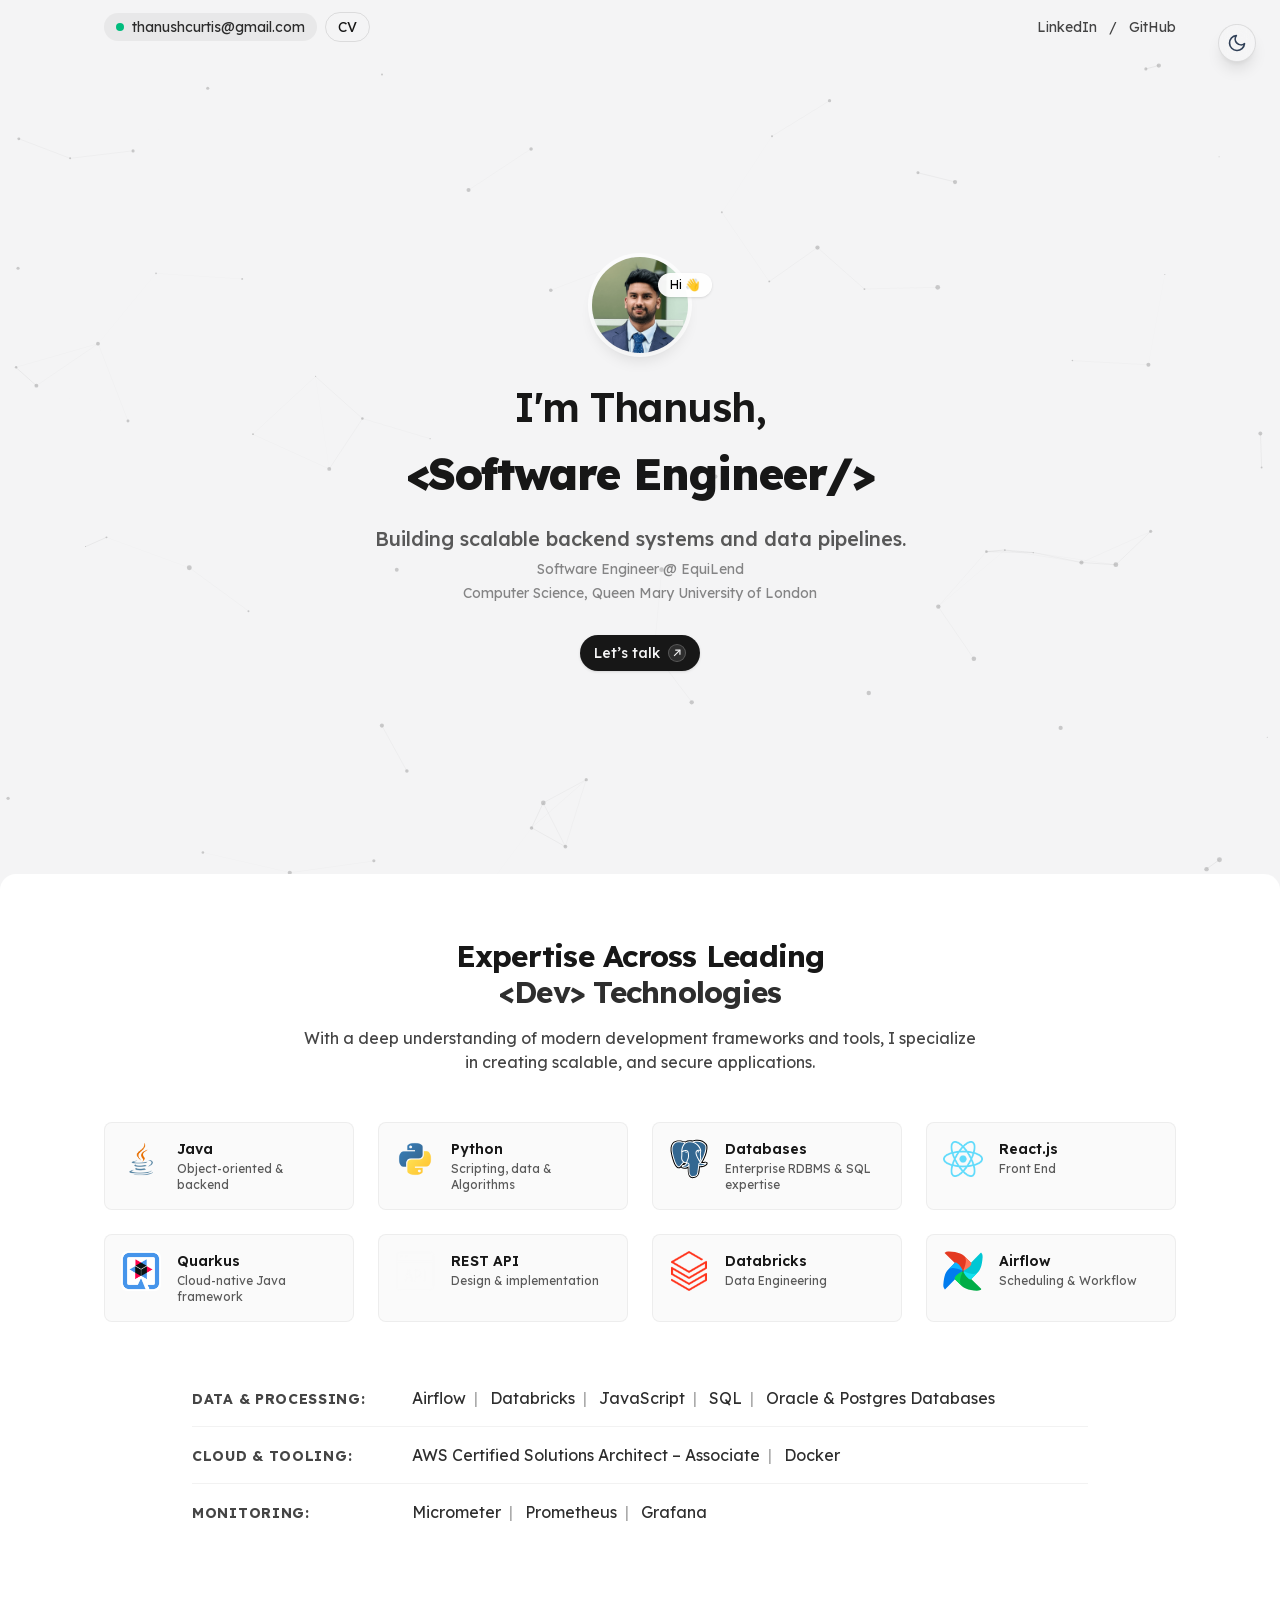
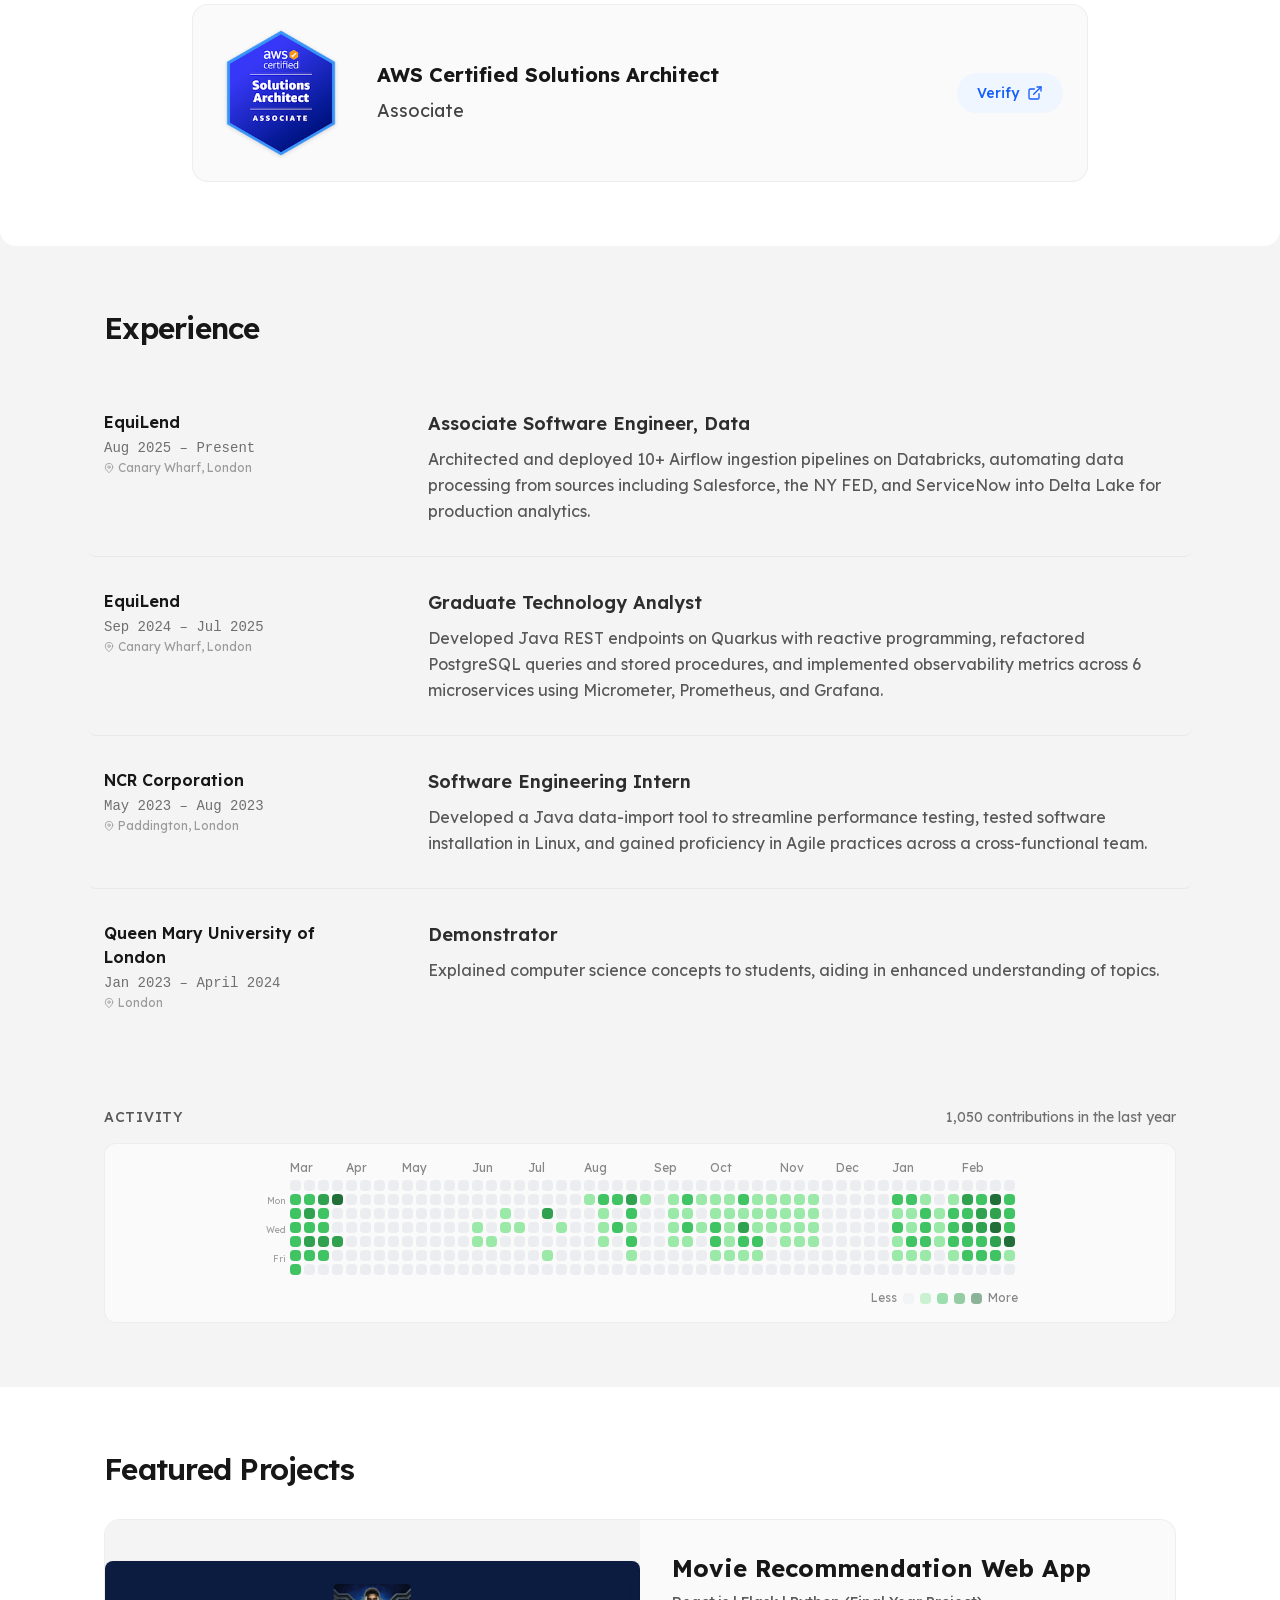
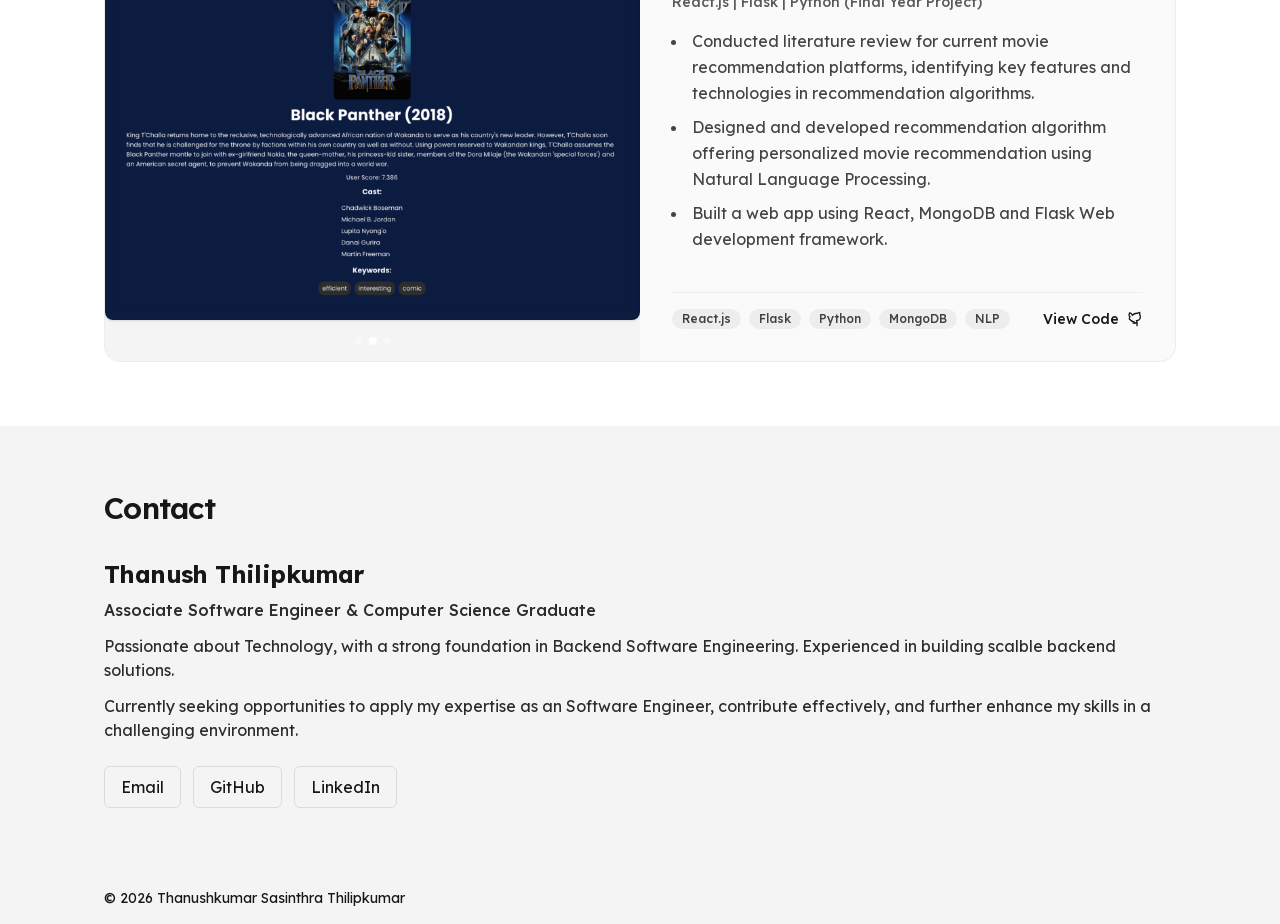
==== commit 8f740302: "Updates" ====
--- a/index.html
+++ b/index.html
@@ -1 +1 @@
-<!DOCTYPE html><!--JTEXvvAjfl9Sbz8SeAND0--><html lang="en"><head><meta charSet="utf-8"/><meta name="viewport" content="width=device-width, initial-scale=1"/><link rel="preload" href="/_next/static/media/ca31d6821328a4e9-s.p.8036670a.woff2" as="font" crossorigin="" type="font/woff2"/><link rel="preload" as="image" href="/assets/thanush.png"/><link rel="preload" as="image" href="/logos/java.png"/><link rel="preload" as="image" href="/logos/python.png"/><link rel="preload" as="image" href="/logos/postgresql-original.svg"/><link rel="preload" as="image" href="/logos/react.png"/><link rel="preload" as="image" href="/logos/quarkus.png"/><link rel="preload" as="image" href="/logos/rest.png"/><link rel="preload" as="image" href="/logos/databricks.png"/><link rel="preload" as="image" href="/logos/apacheairflow-original.svg"/><link rel="preload" as="image" href="/assets/aws-certified-solutions-architect-associate.png"/><link rel="stylesheet" href="/_next/static/chunks/eb10c7598c25490a.css" data-precedence="next"/><link rel="preload" as="script" fetchPriority="low" href="/_next/static/chunks/49616a4856aa6b68.js"/><script src="/_next/static/chunks/85f0a0525a9e5fb5.js" async=""></script><script src="/_next/static/chunks/63e72cf89ac83a0f.js" async=""></script><script src="/_next/static/chunks/turbopack-0a1a286711b5c319.js" async=""></script><script src="/_next/static/chunks/b97e2f1cff8df2e8.js" async=""></script><script src="/_next/static/chunks/bb1d9f93cff01312.js" async=""></script><script src="/_next/static/chunks/622db67b66c1104d.js" async=""></script><link rel="preload" as="image" href="/assets/Movie-Recommendation.png"/><link rel="preload" as="image" href="/assets/movie_details.png"/><link rel="preload" as="image" href="/assets/Watched_Movies.png"/><meta name="next-size-adjust" content=""/><title>Thanush Thilipkumar </title><meta name="description" content="Portfolio of Thanush Thilipkumar — projects, skills, and contact."/><meta name="twitter:card" content="summary_large_image"/><meta name="twitter:title" content="Thanush Thilipkumar | Portfolio"/><meta name="twitter:description" content="Experience, skills, and ways to contact Thanush."/><meta name="twitter:image" content="http://localhost:3000/og-image.png"/><link rel="shortcut icon" href="/icon.png"/><link rel="icon" href="/icon.png" type="image/png"/><link rel="apple-touch-icon" href="/icon.png"/><script src="/_next/static/chunks/a6dad97d9634a72d.js" noModule=""></script></head><body class="lexend_99ca8c04-module__K1QbjW__variable antialiased"><div hidden=""><!--$--><!--/$--></div><script>((a,b,c,d,e,f,g,h)=>{let i=document.documentElement,j=["light","dark"];function k(b){var c;(Array.isArray(a)?a:[a]).forEach(a=>{let c="class"===a,d=c&&f?e.map(a=>f[a]||a):e;c?(i.classList.remove(...d),i.classList.add(f&&f[b]?f[b]:b)):i.setAttribute(a,b)}),c=b,h&&j.includes(c)&&(i.style.colorScheme=c)}if(d)k(d);else try{let a=localStorage.getItem(b)||c,d=g&&"system"===a?window.matchMedia("(prefers-color-scheme: dark)").matches?"dark":"light":a;k(d)}catch(a){}})("class","theme","system",null,["light","dark"],null,true,true)</script><div class="font-sans"><div class="w-full py-3"><div class="container mx-auto px-6 flex items-center justify-between text-sm"><div class="flex items-center gap-2"><span class="inline-flex items-center gap-2 rounded-full bg-black/5 dark:bg-white/10 px-3 py-1"><span class="w-2 h-2 rounded-full bg-emerald-500"></span><a href="mailto:thanushcurtis@gmail.com" class="opacity-90">thanushcurtis@gmail.com</a></span><a href="/ThanushkumarCV_2026.pdf" download="Thanushkumar-CV.pdf" class="rounded-full border border-black/10 dark:border-white/15 px-3 py-1 hover:bg-black/5 dark:hover:bg-white/10">CV</a></div><nav class="hidden sm:flex items-center gap-3 opacity-80"><a href="https://www.linkedin.com/in/thanushcurtis/" class="hover:opacity-100" target="_blank" rel="noopener noreferrer">LinkedIn</a><span>/</span><a href="https://github.com/thanushcurtis" class="hover:opacity-100" target="_blank" rel="noopener noreferrer">GitHub</a></nav></div></div><main><section class="w-full min-h-[60vh] sm:min-h-[calc(100vh-80px)] py-16 sm:py-20 flex items-center relative overflow-hidden group"><canvas class="absolute inset-0 z-0 pointer-events-none"></canvas><div class="pointer-events-none absolute inset-0 opacity-0 group-hover:opacity-100 transition-opacity duration-300 z-0" style="background:radial-gradient(600px circle at 0px 0px, rgba(29, 78, 216, 0.15), transparent 80%)"></div><div class="container mx-auto px-6 text-center max-w-3xl relative z-10"><div class="relative w-24 h-24 mx-auto"><img src="/assets/thanush.png" alt="Profile photo" width="96" height="96" loading="eager" class="object-cover rounded-full ring-4 ring-white/70 w-full h-full shadow-lg"/><span class="absolute -right-6 top-4 select-none rounded-full bg-white/95 text-black text-xs px-3 py-1 shadow">Hi <span class="wave-emoji">👋</span></span></div><h1 class="mt-6 text-[32px] sm:text-[40px] font-semibold tracking-tight">I’m Thanush,</h1><div class="mt-1 text-[34px] sm:text-[44px] font-extrabold tracking-tight">&lt;Software Engineer/&gt;</div><p class="mt-3 mx-auto opacity-80 text-sm sm:text-base whitespace-nowrap overflow-x-auto">Associate Software Engineer | Aspiring Computer Scientist | Graduate at Queen Mary University of London</p><div class="mt-8 mx-auto w-full text-center space-y-6"><p class="mt-4 mx-auto opacity-80 text-sm sm:text-base leading-relaxed">I am a Software Engineer focused on building scalable, performant backend systems and APIs. I enjoy working across real business problems and delivering technical solutions that add real value.</p><p class="mt-4 mx-auto opacity-80 text-sm sm:text-base leading-relaxed">I have a strong passion for technology. Whenever it comes to new frameworks or technologies, I&#x27;ll adapt quickly and eagerly take on new challenges to expand my skills.</p></div><div class="mt-8"><a href="#contact" class="group/btn inline-flex items-center gap-2 px-3.5 py-2 rounded-full bg-foreground text-background text-sm font-medium hover:opacity-90 shadow-sm transition-transform hover:scale-105">Let’s talk<span class="inline-flex items-center justify-center w-4.5 h-4.5 rounded-full border border-white/20 bg-white/10"><svg viewBox="0 0 24 24" class="w-3.5 h-3.5 transition-transform duration-300 ease-out group-hover/btn:rotate-45" fill="none" stroke="currentColor" stroke-width="2"><path d="M7 17L17 7"></path><path d="M9 7h8v8"></path></svg></span></a></div></div></section><section id="expertise" class="w-full py-16 bg-white dark:bg-zinc-900 rounded-2xl"><div class="container mx-auto px-6"><div class="flex flex-col gap-16"><div><div class="text-center mb-12"><h2 class="text-3xl font-bold tracking-tight">Expertise Across Leading<br/><span class="text-foreground/90">&lt;Dev&gt; Technologies</span></h2><p class="mt-4 max-w-2xl mx-auto opacity-80">With a deep understanding of modern development frameworks and tools, I specialize in creating scalable, and secure applications.</p></div><div class="grid grid-cols-1 sm:grid-cols-2 md:grid-cols-3 lg:grid-cols-4 gap-6"><div class="flex items-start gap-4 p-4 rounded-lg border border-black/5 dark:border-white/10 bg-zinc-50 dark:bg-zinc-800/50 hover:bg-zinc-100 dark:hover:bg-zinc-800 transition-colors"><div class="shrink-0 text-foreground/80"><div class="w-10 h-10 rounded-md flex items-center justify-center overflow-hidden bg-transparent"><img src="/logos/java.png" alt="Java" class="w-10 h-10 object-contain"/></div></div><div><h3 class="font-semibold text-sm">Java</h3><p class="text-xs opacity-70 leading-4 mt-0.5">Object-oriented &amp; backend</p></div></div><div class="flex items-start gap-4 p-4 rounded-lg border border-black/5 dark:border-white/10 bg-zinc-50 dark:bg-zinc-800/50 hover:bg-zinc-100 dark:hover:bg-zinc-800 transition-colors"><div class="shrink-0 text-foreground/80"><div class="w-10 h-10 rounded-md flex items-center justify-center overflow-hidden bg-transparent"><img src="/logos/python.png" alt="Python" class="w-10 h-10 object-contain"/></div></div><div><h3 class="font-semibold text-sm">Python</h3><p class="text-xs opacity-70 leading-4 mt-0.5">Scripting, data &amp; Algorithms</p></div></div><div class="flex items-start gap-4 p-4 rounded-lg border border-black/5 dark:border-white/10 bg-zinc-50 dark:bg-zinc-800/50 hover:bg-zinc-100 dark:hover:bg-zinc-800 transition-colors"><div class="shrink-0 text-foreground/80"><div class="w-10 h-10 rounded-md flex items-center justify-center overflow-hidden bg-transparent"><img src="/logos/postgresql-original.svg" alt="Databases" class="w-10 h-10 object-contain"/></div></div><div><h3 class="font-semibold text-sm">Databases</h3><p class="text-xs opacity-70 leading-4 mt-0.5">Enterprise RDBMS &amp; SQL expertise</p></div></div><div class="flex items-start gap-4 p-4 rounded-lg border border-black/5 dark:border-white/10 bg-zinc-50 dark:bg-zinc-800/50 hover:bg-zinc-100 dark:hover:bg-zinc-800 transition-colors"><div class="shrink-0 text-foreground/80"><div class="w-10 h-10 rounded-md flex items-center justify-center overflow-hidden bg-transparent"><img src="/logos/react.png" alt="React" class="w-10 h-10 object-contain"/></div></div><div><h3 class="font-semibold text-sm">React.js</h3><p class="text-xs opacity-70 leading-4 mt-0.5">Front End</p></div></div><div class="flex items-start gap-4 p-4 rounded-lg border border-black/5 dark:border-white/10 bg-zinc-50 dark:bg-zinc-800/50 hover:bg-zinc-100 dark:hover:bg-zinc-800 transition-colors"><div class="shrink-0 text-foreground/80"><div class="w-10 h-10 rounded-md flex items-center justify-center overflow-hidden bg-transparent"><img src="/logos/quarkus.png" alt="Quarkus" class="w-10 h-10 object-contain"/></div></div><div><h3 class="font-semibold text-sm">Quarkus</h3><p class="text-xs opacity-70 leading-4 mt-0.5">Cloud-native Java framework</p></div></div><div class="flex items-start gap-4 p-4 rounded-lg border border-black/5 dark:border-white/10 bg-zinc-50 dark:bg-zinc-800/50 hover:bg-zinc-100 dark:hover:bg-zinc-800 transition-colors"><div class="shrink-0 text-foreground/80"><div class="w-10 h-10 rounded-md flex items-center justify-center overflow-hidden bg-transparent"><img src="/logos/rest.png" alt="REST API" class="w-10 h-10 object-contain"/></div></div><div><h3 class="font-semibold text-sm">REST API</h3><p class="text-xs opacity-70 leading-4 mt-0.5">Design &amp; implementation</p></div></div><div class="flex items-start gap-4 p-4 rounded-lg border border-black/5 dark:border-white/10 bg-zinc-50 dark:bg-zinc-800/50 hover:bg-zinc-100 dark:hover:bg-zinc-800 transition-colors"><div class="shrink-0 text-foreground/80"><div class="w-10 h-10 rounded-md flex items-center justify-center overflow-hidden bg-transparent"><img src="/logos/databricks.png" alt="Databricks" class="w-10 h-10 object-contain"/></div></div><div><h3 class="font-semibold text-sm">Databricks</h3><p class="text-xs opacity-70 leading-4 mt-0.5">Data Engineering</p></div></div><div class="flex items-start gap-4 p-4 rounded-lg border border-black/5 dark:border-white/10 bg-zinc-50 dark:bg-zinc-800/50 hover:bg-zinc-100 dark:hover:bg-zinc-800 transition-colors"><div class="shrink-0 text-foreground/80"><div class="w-10 h-10 rounded-md flex items-center justify-center overflow-hidden bg-transparent"><img src="/logos/apacheairflow-original.svg" alt="Airflow" class="w-10 h-10 object-contain"/></div></div><div><h3 class="font-semibold text-sm">Airflow</h3><p class="text-xs opacity-70 leading-4 mt-0.5">Scheduling &amp; Workflow </p></div></div></div></div><div class="flex flex-col gap-16"><div><div class="space-y-4 max-w-4xl mx-auto"><div class="flex flex-col sm:flex-row sm:items-baseline gap-2 sm:gap-10 border-b border-black/5 dark:border-white/5 pb-4 last:border-0"><h4 class="text-sm font-bold min-w-[180px] uppercase tracking-wider opacity-80">Data &amp; Processing<!-- -->:</h4><div class="flex flex-wrap gap-x-2 gap-y-1"><span class="text-base text-foreground/90">Airflow<span class="mx-1 opacity-40"> | </span></span><span class="text-base text-foreground/90">Databricks<span class="mx-1 opacity-40"> | </span></span><span class="text-base text-foreground/90">JavaScript<span class="mx-1 opacity-40"> | </span></span><span class="text-base text-foreground/90">SQL<span class="mx-1 opacity-40"> | </span></span><span class="text-base text-foreground/90">Oracle &amp; Postgres Databases</span></div></div><div class="flex flex-col sm:flex-row sm:items-baseline gap-2 sm:gap-10 border-b border-black/5 dark:border-white/5 pb-4 last:border-0"><h4 class="text-sm font-bold min-w-[180px] uppercase tracking-wider opacity-80">Cloud &amp; Tooling<!-- -->:</h4><div class="flex flex-wrap gap-x-2 gap-y-1"><span class="text-base text-foreground/90">AWS Certified Solutions Architect – Associate<span class="mx-1 opacity-40"> | </span></span><span class="text-base text-foreground/90">Docker</span></div></div><div class="flex flex-col sm:flex-row sm:items-baseline gap-2 sm:gap-10 border-b border-black/5 dark:border-white/5 pb-4 last:border-0"><h4 class="text-sm font-bold min-w-[180px] uppercase tracking-wider opacity-80">Monitoring<!-- -->:</h4><div class="flex flex-wrap gap-x-2 gap-y-1"><span class="text-base text-foreground/90">Micrometer<span class="mx-1 opacity-40"> | </span></span><span class="text-base text-foreground/90">Prometheus<span class="mx-1 opacity-40"> | </span></span><span class="text-base text-foreground/90">Grafana</span></div></div></div></div><div class="flex justify-center w-full"><a href="https://www.credly.com/badges/88e9cd17-68d8-4959-973c-7324ede5a736/public_url" target="_blank" rel="noopener noreferrer" class="group flex flex-col md:flex-row items-center gap-8 p-6 bg-zinc-50 dark:bg-zinc-800/30 rounded-2xl border border-black/5 dark:border-white/10 hover:border-blue-500/30 transition-all hover:bg-zinc-100 dark:hover:bg-zinc-800/50 cursor-pointer w-full max-w-4xl mx-auto"><div class="relative w-32 h-32 flex-shrink-0 transform group-hover:scale-105 transition-transform duration-300"><img src="/assets/aws-certified-solutions-architect-associate.png" alt="AWS Certified Solutions Architect - Associate" class="object-contain w-full h-full drop-shadow-sm"/></div><div class="flex-grow text-center md:text-left space-y-2"><h3 class="text-xl font-bold group-hover:text-blue-600 dark:group-hover:text-blue-400 transition-colors">AWS Certified Solutions Architect</h3><p class="text-lg opacity-80">Associate</p></div><div class="flex-shrink-0 flex items-center gap-2 text-sm font-medium text-blue-600 dark:text-blue-400 bg-blue-50 dark:bg-blue-900/20 px-5 py-2.5 rounded-full transition-colors group-hover:bg-blue-100 dark:group-hover:bg-blue-900/30">Verify<svg xmlns="http://www.w3.org/2000/svg" width="16" height="16" viewBox="0 0 24 24" fill="none" stroke="currentColor" stroke-width="2" stroke-linecap="round" stroke-linejoin="round"><path d="M18 13v6a2 2 0 0 1-2 2H5a2 2 0 0 1-2-2V8a2 2 0 0 1 2-2h6"></path><polyline points="15 3 21 3 21 9"></polyline><line x1="10" y1="14" x2="21" y2="3"></line></svg></div></a></div></div></div></div></section><section id="experience" class="w-full py-16 "><div class="container mx-auto px-6"><h2 class="text-2xl sm:text-3xl font-semibold tracking-tight mb-8">Experience</h2><div class="space-y-12"><div class="flex flex-col sm:flex-row gap-4 sm:gap-8"><div class="sm:w-1/4 shrink-0"><div class="font-semibold text-lg">EquiLend</div><div class="text-sm opacity-70 mt-1">Aug 2025 – Present</div><div class="text-sm opacity-60 mt-0.5">Canary Wharf</div></div><div class="sm:w-3/4"><h3 class="text-lg font-medium mb-2 text-foreground/90">Associate Software Engineer, Data</h3><ul class="list-disc list-outside ml-4 space-y-2 text-sm sm:text-base opacity-80 marker:opacity-50"><li class="pl-1 leading-relaxed">Architected and deployed 10+ Airflow ingestion pipelines on Databricks, automating raw data processing and enabling reliable, production-ready analytics datasets.</li><li class="pl-1 leading-relaxed">Built an ETL pipeline using Airflow and Databricks to integrate Salesforce and database data, automating revenue calculations and improving accuracy.</li><li class="pl-1 leading-relaxed">Engineered robust ingestion pipelines to scrape and ingest daily reference rates from the New York FED website, providing critical real-time data for downstream financial applications.</li><li class="pl-1 leading-relaxed">Integrated ServiceNow incidents records data into Delta Lake via API, supporting data-driven insights and operational reporting.</li></ul></div></div><div class="flex flex-col sm:flex-row gap-4 sm:gap-8"><div class="sm:w-1/4 shrink-0"><div class="font-semibold text-lg">EquiLend</div><div class="text-sm opacity-70 mt-1">Sep 2024 – Jul 2025</div><div class="text-sm opacity-60 mt-0.5">Canary Wharf</div></div><div class="sm:w-3/4"><h3 class="text-lg font-medium mb-2 text-foreground/90">Graduate Technology Analyst</h3><ul class="list-disc list-outside ml-4 space-y-2 text-sm sm:text-base opacity-80 marker:opacity-50"><li class="pl-1 leading-relaxed">Developed Java REST endpoints on the Quarkus framework using Mutiny for reactive programming.</li><li class="pl-1 leading-relaxed">Refactored the REST API codebase to improve code quality and optimize PostgreSQL JSON queries with JSONB functions, resulting in cleaner architecture and better query performance.</li><li class="pl-1 leading-relaxed">Implemented custom metrics using Micrometer to enable observability across 6 microservices, integrating with Prometheus and Grafana for enhanced monitoring and insights.</li><li class="pl-1 leading-relaxed">Refactored a monolithic stored procedure into two separate procedures to resolve stale security prices, ensuring up-to-date data display and improved performance.</li><li class="pl-1 leading-relaxed">Provided technical support for client queries on company’s trading/post-trade applications across web, MQ, and API channels.</li></ul></div></div><div class="flex flex-col sm:flex-row gap-4 sm:gap-8"><div class="sm:w-1/4 shrink-0"><div class="font-semibold text-lg">NCR Corporation</div><div class="text-sm opacity-70 mt-1">May 2023 – Aug 2023</div><div class="text-sm opacity-60 mt-0.5">Paddington</div></div><div class="sm:w-3/4"><h3 class="text-lg font-medium mb-2 text-foreground/90">Software Engineering Intern</h3><ul class="list-disc list-outside ml-4 space-y-2 text-sm sm:text-base opacity-80 marker:opacity-50"><li class="pl-1 leading-relaxed">Developed a data import tool using Java to streamline the generation of import files for the database, significantly improving the efficiency of performance testing.</li><li class="pl-1 leading-relaxed">Conducted comprehensive testing of the company’s software installation process in a Linux environment, ensuring seamless deployment and functionality.</li><li class="pl-1 leading-relaxed">Gained proficiency in Agile practices, including user story creation, sprint planning, and regular retrospectives, while collaborating with a diverse team of software engineers, QA testers, and product managers.</li></ul></div></div><div class="flex flex-col sm:flex-row gap-4 sm:gap-8"><div class="sm:w-1/4 shrink-0"><div class="font-semibold text-lg">Queen Mary University of London</div><div class="text-sm opacity-70 mt-1">Jan 2023 – April 2024</div><div class="text-sm opacity-60 mt-0.5">London</div></div><div class="sm:w-3/4"><h3 class="text-lg font-medium mb-2 text-foreground/90">Demonstrator</h3><ul class="list-disc list-outside ml-4 space-y-2 text-sm sm:text-base opacity-80 marker:opacity-50"><li class="pl-1 leading-relaxed">Explained concepts to students, aiding in enhanced understanding of topics.</li></ul></div></div></div></div></section><section id="projects" class="w-full py-16 bg-white dark:bg-zinc-900"><div class="container mx-auto px-6"><h2 class="text-2xl sm:text-3xl font-semibold tracking-tight mb-8">Featured Projects</h2><div class="flex flex-col gap-12"><div class="group relative overflow-hidden rounded-2xl bg-zinc-50 dark:bg-zinc-800/50 border border-black/5 dark:border-white/10"><div class="flex flex-col lg:flex-row"><div class="lg:w-1/2 relative min-h-[300px] bg-zinc-100 dark:bg-zinc-900/50 flex items-center justify-center p-4 overflow-hidden"><div class="absolute inset-0 flex transition-transform duration-500 ease-in-out" style="transform:translateX(-0%)"><div class="min-w-full h-full flex items-center justify-center relative"><img src="/assets/Movie-Recommendation.png" alt="Movie Recommendation Web App screenshot 1" class="max-w-full max-h-full object-contain shadow-sm rounded-lg"/></div><div class="min-w-full h-full flex items-center justify-center relative"><img src="/assets/movie_details.png" alt="Movie Recommendation Web App screenshot 2" class="max-w-full max-h-full object-contain shadow-sm rounded-lg"/></div><div class="min-w-full h-full flex items-center justify-center relative"><img src="/assets/Watched_Movies.png" alt="Movie Recommendation Web App screenshot 3" class="max-w-full max-h-full object-contain shadow-sm rounded-lg"/></div></div><button class="absolute left-2 top-1/2 -translate-y-1/2 p-2 rounded-full bg-black/50 text-white opacity-0 group-hover:opacity-100 transition-opacity hover:bg-black/70 focus:opacity-100 z-10" aria-label="Previous image"><svg xmlns="http://www.w3.org/2000/svg" width="20" height="20" viewBox="0 0 24 24" fill="none" stroke="currentColor" stroke-width="2" stroke-linecap="round" stroke-linejoin="round"><polyline points="15 18 9 12 15 6"></polyline></svg></button><button class="absolute right-2 top-1/2 -translate-y-1/2 p-2 rounded-full bg-black/50 text-white opacity-0 group-hover:opacity-100 transition-opacity hover:bg-black/70 focus:opacity-100 z-10" aria-label="Next image"><svg xmlns="http://www.w3.org/2000/svg" width="20" height="20" viewBox="0 0 24 24" fill="none" stroke="currentColor" stroke-width="2" stroke-linecap="round" stroke-linejoin="round"><polyline points="9 18 15 12 9 6"></polyline></svg></button><div class="absolute bottom-4 left-1/2 -translate-x-1/2 flex gap-1.5 z-10"><div class="w-2 h-2 rounded-full transition-colors bg-white"></div><div class="w-2 h-2 rounded-full transition-colors bg-white/40"></div><div class="w-2 h-2 rounded-full transition-colors bg-white/40"></div></div></div><div class="lg:w-1/2 p-6 sm:p-8 flex flex-col"><div class="mb-4"><h3 class="text-xl sm:text-2xl font-bold mb-2">Movie Recommendation Web App</h3><p class="text-sm font-medium opacity-70 mb-4">React.js | Flask | Python (Final Year Project)</p><ul class="space-y-2 mb-6 list-disc list-outside ml-4 text-sm sm:text-base opacity-80"><li class="pl-1 leading-relaxed">Conducted literature review for current movie recommendation platforms, identifying key features and technologies in recommendation algorithms.</li><li class="pl-1 leading-relaxed">Designed and developed recommendation algorithm offering personalized movie recommendation using Natural Language Processing.</li><li class="pl-1 leading-relaxed">Built a web app using React, MongoDB and Flask Web development framework.</li></ul></div><div class="mt-auto pt-4 flex flex-wrap gap-4 items-center justify-between border-t border-black/5 dark:border-white/10"><div class="flex flex-wrap gap-2"><span class="px-2.5 py-0.5 rounded-full text-xs font-medium bg-black/5 dark:bg-white/10 text-foreground/80">React.js</span><span class="px-2.5 py-0.5 rounded-full text-xs font-medium bg-black/5 dark:bg-white/10 text-foreground/80">Flask</span><span class="px-2.5 py-0.5 rounded-full text-xs font-medium bg-black/5 dark:bg-white/10 text-foreground/80">Python</span><span class="px-2.5 py-0.5 rounded-full text-xs font-medium bg-black/5 dark:bg-white/10 text-foreground/80">MongoDB</span><span class="px-2.5 py-0.5 rounded-full text-xs font-medium bg-black/5 dark:bg-white/10 text-foreground/80">NLP</span></div><a href="https://github.com/thanushcurtis/moviematch" target="_blank" rel="noopener noreferrer" class="inline-flex items-center gap-2 text-sm font-medium text-foreground hover:opacity-70 transition-opacity">View Code<svg xmlns="http://www.w3.org/2000/svg" width="16" height="16" viewBox="0 0 24 24" fill="none" stroke="currentColor" stroke-width="2" stroke-linecap="round" stroke-linejoin="round"><path d="M15 22v-4a4.8 4.8 0 0 0-1-3.5c3 0 6-2 6-5.5.08-1.25-.27-2.48-1-3.5.28-1.15.28-2.35 0-3.5 0 0-1 0-3 1.5-2.64-.5-5.36.5-8 3C6.72 2 4 3 4 3c-1.5 2-1 4.5.5 5.5-1 1.25-1 2.5-1 3.5 3.5 4 6.5 4 6.5 4 1 0 1.5 1 2 2"></path><line x1="9" y1="18" x2="15" y2="18"></line></svg></a></div></div></div></div></div></div></section><section id="contact" class="w-full py-16 rounded-2xl"><div class="container mx-auto px-6"><h2 class="text-2xl sm:text-3xl font-semibold tracking-tight mb-8">Contact</h2><div class="max-w-6xl"><h3 class="text-xl sm:text-2xl font-bold tracking-tight">Thanush Thilipkumar</h3><p class="mt-2 font-medium opacity-90">Associate Software Engineer &amp; Computer Science Graduate</p><div class="mt-3 space-y-3 opacity-90"><p>Passionate about Technology, with a strong foundation in Backend Software Engineering. Experienced in building scalble backend solutions.</p><p>Currently seeking opportunities to apply my expertise as an Software Engineer, contribute effectively, and further enhance my skills in a challenging environment.</p></div></div><div class="mt-6 flex flex-col sm:flex-row gap-3"><a href="mailto:thanushcurtis@gmail.com" class="px-4 py-2 rounded-md border border-black/10 dark:border-white/15 hover:bg-black/5 dark:hover:bg-white/10">Email</a><a href="https://github.com/thanushcurtis" class="px-4 py-2 rounded-md border border-black/10 dark:border-white/15 hover:bg-black/5 dark:hover:bg-white/10">GitHub</a><a href="https://www.linkedin.com/in/thanushcurtis/" class="px-4 py-2 rounded-md border border-black/10 dark:border-white/15 hover:bg-black/5 dark:hover:bg-white/10">LinkedIn</a></div></div></section></main><footer><div class="container mx-auto px-6 py-4 text-sm">© <!-- -->2026<!-- --> Thanushkumar Sasinthra Thilipkumar</div></footer></div><!--$--><!--/$--><script src="/_next/static/chunks/49616a4856aa6b68.js" id="_R_" async=""></script><script>(self.__next_f=self.__next_f||[]).push([0])</script><script>self.__next_f.push([1,"1:\"$Sreact.fragment\"\n2:I[87619,[\"/_next/static/chunks/b97e2f1cff8df2e8.js\",\"/_next/static/chunks/bb1d9f93cff01312.js\"],\"ThemeProvider\"]\n3:I[56258,[\"/_next/static/chunks/b97e2f1cff8df2e8.js\",\"/_next/static/chunks/bb1d9f93cff01312.js\"],\"ThemeToggle\"]\n4:I[43380,[\"/_next/static/chunks/b97e2f1cff8df2e8.js\",\"/_next/static/chunks/bb1d9f93cff01312.js\"],\"default\"]\n5:I[34767,[\"/_next/static/chunks/b97e2f1cff8df2e8.js\",\"/_next/static/chunks/bb1d9f93cff01312.js\"],\"default\"]\n6:I[46320,[\"/_next/static/chunks/b97e2f1cff8df2e8.js\",\"/_next/static/chunks/bb1d9f93cff01312.js\",\"/_next/static/chunks/622db67b66c1104d.js\"],\"default\"]\n18:I[43764,[\"/_next/static/chunks/b97e2f1cff8df2e8.js\",\"/_next/static/chunks/bb1d9f93cff01312.js\"],\"default\"]\n:HL[\"/_next/static/chunks/eb10c7598c25490a.css\",\"style\"]\n:HL[\"/_next/static/media/ca31d6821328a4e9-s.p.8036670a.woff2\",\"font\",{\"crossOrigin\":\"\",\"type\":\"font/woff2\"}]\n"])</script><script>self.__next_f.push([1,"0:{\"P\":null,\"b\":\"JTEXvvAjfl9Sbz8SeAND0\",\"p\":\"\",\"c\":[\"\",\"\"],\"i\":false,\"f\":[[[\"\",{\"children\":[\"__PAGE__\",{}]},\"$undefined\",\"$undefined\",true],[\"\",[\"$\",\"$1\",\"c\",{\"children\":[[[\"$\",\"link\",\"0\",{\"rel\":\"stylesheet\",\"href\":\"/_next/static/chunks/eb10c7598c25490a.css\",\"precedence\":\"next\",\"crossOrigin\":\"$undefined\",\"nonce\":\"$undefined\"}],[\"$\",\"script\",\"script-0\",{\"src\":\"/_next/static/chunks/b97e2f1cff8df2e8.js\",\"async\":true,\"nonce\":\"$undefined\"}],[\"$\",\"script\",\"script-1\",{\"src\":\"/_next/static/chunks/bb1d9f93cff01312.js\",\"async\":true,\"nonce\":\"$undefined\"}]],[\"$\",\"html\",null,{\"lang\":\"en\",\"suppressHydrationWarning\":true,\"children\":[\"$\",\"body\",null,{\"className\":\"lexend_99ca8c04-module__K1QbjW__variable antialiased\",\"children\":[\"$\",\"$L2\",null,{\"attribute\":\"class\",\"defaultTheme\":\"system\",\"enableSystem\":true,\"children\":[[\"$\",\"$L3\",null,{}],[\"$\",\"$L4\",null,{\"parallelRouterKey\":\"children\",\"error\":\"$undefined\",\"errorStyles\":\"$undefined\",\"errorScripts\":\"$undefined\",\"template\":[\"$\",\"$L5\",null,{}],\"templateStyles\":\"$undefined\",\"templateScripts\":\"$undefined\",\"notFound\":[[[\"$\",\"title\",null,{\"children\":\"404: This page could not be found.\"}],[\"$\",\"div\",null,{\"style\":{\"fontFamily\":\"system-ui,\\\"Segoe UI\\\",Roboto,Helvetica,Arial,sans-serif,\\\"Apple Color Emoji\\\",\\\"Segoe UI Emoji\\\"\",\"height\":\"100vh\",\"textAlign\":\"center\",\"display\":\"flex\",\"flexDirection\":\"column\",\"alignItems\":\"center\",\"justifyContent\":\"center\"},\"children\":[\"$\",\"div\",null,{\"children\":[[\"$\",\"style\",null,{\"dangerouslySetInnerHTML\":{\"__html\":\"body{color:#000;background:#fff;margin:0}.next-error-h1{border-right:1px solid rgba(0,0,0,.3)}@media (prefers-color-scheme:dark){body{color:#fff;background:#000}.next-error-h1{border-right:1px solid rgba(255,255,255,.3)}}\"}}],[\"$\",\"h1\",null,{\"className\":\"next-error-h1\",\"style\":{\"display\":\"inline-block\",\"margin\":\"0 20px 0 0\",\"padding\":\"0 23px 0 0\",\"fontSize\":24,\"fontWeight\":500,\"verticalAlign\":\"top\",\"lineHeight\":\"49px\"},\"children\":404}],[\"$\",\"div\",null,{\"style\":{\"display\":\"inline-block\"},\"children\":[\"$\",\"h2\",null,{\"style\":{\"fontSize\":14,\"fontWeight\":400,\"lineHeight\":\"49px\",\"margin\":0},\"children\":\"This page could not be found.\"}]}]]}]}]],[]],\"forbidden\":\"$undefined\",\"unauthorized\":\"$undefined\"}]]}]}]}]]}],{\"children\":[\"__PAGE__\",[\"$\",\"$1\",\"c\",{\"children\":[[\"$\",\"div\",null,{\"className\":\"font-sans\",\"children\":[[\"$\",\"div\",null,{\"className\":\"w-full py-3\",\"children\":[\"$\",\"div\",null,{\"className\":\"container mx-auto px-6 flex items-center justify-between text-sm\",\"children\":[[\"$\",\"div\",null,{\"className\":\"flex items-center gap-2\",\"children\":[[\"$\",\"span\",null,{\"className\":\"inline-flex items-center gap-2 rounded-full bg-black/5 dark:bg-white/10 px-3 py-1\",\"children\":[[\"$\",\"span\",null,{\"className\":\"w-2 h-2 rounded-full bg-emerald-500\"}],[\"$\",\"a\",null,{\"href\":\"mailto:thanushcurtis@gmail.com\",\"className\":\"opacity-90\",\"children\":\"thanushcurtis@gmail.com\"}]]}],[\"$\",\"a\",null,{\"href\":\"/ThanushkumarCV_2026.pdf\",\"download\":\"Thanushkumar-CV.pdf\",\"className\":\"rounded-full border border-black/10 dark:border-white/15 px-3 py-1 hover:bg-black/5 dark:hover:bg-white/10\",\"children\":\"CV\"}]]}],[\"$\",\"nav\",null,{\"className\":\"hidden sm:flex items-center gap-3 opacity-80\",\"children\":[[\"$\",\"a\",null,{\"href\":\"https://www.linkedin.com/in/thanushcurtis/\",\"className\":\"hover:opacity-100\",\"target\":\"_blank\",\"rel\":\"noopener noreferrer\",\"children\":\"LinkedIn\"}],[\"$\",\"span\",null,{\"children\":\"/\"}],[\"$\",\"a\",null,{\"href\":\"https://github.com/thanushcurtis\",\"className\":\"hover:opacity-100\",\"target\":\"_blank\",\"rel\":\"noopener noreferrer\",\"children\":\"GitHub\"}]]}]]}]}],[\"$\",\"main\",null,{\"children\":[[\"$\",\"$L6\",null,{}],[\"$\",\"section\",null,{\"id\":\"expertise\",\"className\":\"w-full py-16 bg-white dark:bg-zinc-900 rounded-2xl\",\"children\":[\"$\",\"div\",null,{\"className\":\"container mx-auto px-6\",\"children\":[null,[\"$\",\"div\",null,{\"className\":\"flex flex-col gap-16\",\"children\":[[\"$\",\"div\",null,{\"children\":[[\"$\",\"div\",null,{\"className\":\"text-center mb-12\",\"children\":[[\"$\",\"h2\",null,{\"className\":\"text-3xl font-bold tracking-tight\",\"children\":[\"Expertise Across Leading\",[\"$\",\"br\",null,{}],[\"$\",\"span\",null,{\"className\":\"text-foreground/90\",\"children\":\"\u003cDev\u003e Technologies\"}]]}],[\"$\",\"p\",null,{\"className\":\"mt-4 max-w-2xl mx-auto opacity-80\",\"children\":\"With a deep understanding of modern development frameworks and tools, I specialize in creating scalable, and secure applications.\"}]]}],[\"$\",\"div\",null,{\"className\":\"grid grid-cols-1 sm:grid-cols-2 md:grid-cols-3 lg:grid-cols-4 gap-6\",\"children\":[[\"$\",\"div\",\"Java\",{\"className\":\"flex items-start gap-4 p-4 rounded-lg border border-black/5 dark:border-white/10 bg-zinc-50 dark:bg-zinc-800/50 hover:bg-zinc-100 dark:hover:bg-zinc-800 transition-colors\",\"children\":[\"$L7\",\"$L8\"]}],\"$L9\",\"$La\",\"$Lb\",\"$Lc\",\"$Ld\",\"$Le\",\"$Lf\"]}]]}],\"$L10\"]}]]}]}],\"$L11\",\"$L12\",\"$L13\"]}],\"$L14\"]}],[\"$L15\"],\"$L16\"]}],{},null,false]},null,false],\"$L17\",false]],\"m\":\"$undefined\",\"G\":[\"$18\",[\"$L19\"]],\"s\":false,\"S\":true}\n"])</script><script>self.__next_f.push([1,"1f:I[97825,[\"/_next/static/chunks/b97e2f1cff8df2e8.js\",\"/_next/static/chunks/bb1d9f93cff01312.js\",\"/_next/static/chunks/622db67b66c1104d.js\"],\"default\"]\n20:I[20909,[\"/_next/static/chunks/b97e2f1cff8df2e8.js\",\"/_next/static/chunks/bb1d9f93cff01312.js\"],\"OutletBoundary\"]\n22:I[90172,[\"/_next/static/chunks/b97e2f1cff8df2e8.js\",\"/_next/static/chunks/bb1d9f93cff01312.js\"],\"AsyncMetadataOutlet\"]\n24:I[20909,[\"/_next/static/chunks/b97e2f1cff8df2e8.js\",\"/_next/static/chunks/bb1d9f93cff01312.js\"],\"ViewportBoundary\"]\n26:I[20909,[\"/_next/static/chunks/b97e2f1cff8df2e8.js\",\"/_next/static/chunks/bb1d9f93cff01312.js\"],\"MetadataBoundary\"]\n27:\"$Sreact.suspense\"\n7:[\"$\",\"div\",null,{\"className\":\"shrink-0 text-foreground/80\",\"children\":[\"$\",\"div\",null,{\"className\":\"w-10 h-10 rounded-md flex items-center justify-center overflow-hidden bg-transparent\",\"children\":[\"$\",\"img\",null,{\"src\":\"/logos/java.png\",\"alt\":\"Java\",\"className\":\"w-10 h-10 object-contain\"}]}]}]\n8:[\"$\",\"div\",null,{\"children\":[[\"$\",\"h3\",null,{\"className\":\"font-semibold text-sm\",\"children\":\"Java\"}],[[\"$\",\"p\",\"0\",{\"className\":\"text-xs opacity-70 leading-4 mt-0.5\",\"children\":\"Object-oriented \u0026 backend\"}]]]}]\n"])</script><script>self.__next_f.push([1,"9:[\"$\",\"div\",\"Python\",{\"className\":\"flex items-start gap-4 p-4 rounded-lg border border-black/5 dark:border-white/10 bg-zinc-50 dark:bg-zinc-800/50 hover:bg-zinc-100 dark:hover:bg-zinc-800 transition-colors\",\"children\":[[\"$\",\"div\",null,{\"className\":\"shrink-0 text-foreground/80\",\"children\":[\"$\",\"div\",null,{\"className\":\"w-10 h-10 rounded-md flex items-center justify-center overflow-hidden bg-transparent\",\"children\":[\"$\",\"img\",null,{\"src\":\"/logos/python.png\",\"alt\":\"Python\",\"className\":\"w-10 h-10 object-contain\"}]}]}],[\"$\",\"div\",null,{\"children\":[[\"$\",\"h3\",null,{\"className\":\"font-semibold text-sm\",\"children\":\"Python\"}],[[\"$\",\"p\",\"0\",{\"className\":\"text-xs opacity-70 leading-4 mt-0.5\",\"children\":\"Scripting, data \u0026 Algorithms\"}]]]}]]}]\n"])</script><script>self.__next_f.push([1,"a:[\"$\",\"div\",\"Databases\",{\"className\":\"flex items-start gap-4 p-4 rounded-lg border border-black/5 dark:border-white/10 bg-zinc-50 dark:bg-zinc-800/50 hover:bg-zinc-100 dark:hover:bg-zinc-800 transition-colors\",\"children\":[[\"$\",\"div\",null,{\"className\":\"shrink-0 text-foreground/80\",\"children\":[\"$\",\"div\",null,{\"className\":\"w-10 h-10 rounded-md flex items-center justify-center overflow-hidden bg-transparent\",\"children\":[\"$\",\"img\",null,{\"src\":\"/logos/postgresql-original.svg\",\"alt\":\"Databases\",\"className\":\"w-10 h-10 object-contain\"}]}]}],[\"$\",\"div\",null,{\"children\":[[\"$\",\"h3\",null,{\"className\":\"font-semibold text-sm\",\"children\":\"Databases\"}],[[\"$\",\"p\",\"0\",{\"className\":\"text-xs opacity-70 leading-4 mt-0.5\",\"children\":\"Enterprise RDBMS \u0026 SQL expertise\"}]]]}]]}]\n"])</script><script>self.__next_f.push([1,"b:[\"$\",\"div\",\"React.js\",{\"className\":\"flex items-start gap-4 p-4 rounded-lg border border-black/5 dark:border-white/10 bg-zinc-50 dark:bg-zinc-800/50 hover:bg-zinc-100 dark:hover:bg-zinc-800 transition-colors\",\"children\":[[\"$\",\"div\",null,{\"className\":\"shrink-0 text-foreground/80\",\"children\":[\"$\",\"div\",null,{\"className\":\"w-10 h-10 rounded-md flex items-center justify-center overflow-hidden bg-transparent\",\"children\":[\"$\",\"img\",null,{\"src\":\"/logos/react.png\",\"alt\":\"React\",\"className\":\"w-10 h-10 object-contain\"}]}]}],[\"$\",\"div\",null,{\"children\":[[\"$\",\"h3\",null,{\"className\":\"font-semibold text-sm\",\"children\":\"React.js\"}],[[\"$\",\"p\",\"0\",{\"className\":\"text-xs opacity-70 leading-4 mt-0.5\",\"children\":\"Front End\"}]]]}]]}]\n"])</script><script>self.__next_f.push([1,"c:[\"$\",\"div\",\"Quarkus\",{\"className\":\"flex items-start gap-4 p-4 rounded-lg border border-black/5 dark:border-white/10 bg-zinc-50 dark:bg-zinc-800/50 hover:bg-zinc-100 dark:hover:bg-zinc-800 transition-colors\",\"children\":[[\"$\",\"div\",null,{\"className\":\"shrink-0 text-foreground/80\",\"children\":[\"$\",\"div\",null,{\"className\":\"w-10 h-10 rounded-md flex items-center justify-center overflow-hidden bg-transparent\",\"children\":[\"$\",\"img\",null,{\"src\":\"/logos/quarkus.png\",\"alt\":\"Quarkus\",\"className\":\"w-10 h-10 object-contain\"}]}]}],[\"$\",\"div\",null,{\"children\":[[\"$\",\"h3\",null,{\"className\":\"font-semibold text-sm\",\"children\":\"Quarkus\"}],[[\"$\",\"p\",\"0\",{\"className\":\"text-xs opacity-70 leading-4 mt-0.5\",\"children\":\"Cloud-native Java framework\"}]]]}]]}]\n"])</script><script>self.__next_f.push([1,"d:[\"$\",\"div\",\"REST API\",{\"className\":\"flex items-start gap-4 p-4 rounded-lg border border-black/5 dark:border-white/10 bg-zinc-50 dark:bg-zinc-800/50 hover:bg-zinc-100 dark:hover:bg-zinc-800 transition-colors\",\"children\":[[\"$\",\"div\",null,{\"className\":\"shrink-0 text-foreground/80\",\"children\":[\"$\",\"div\",null,{\"className\":\"w-10 h-10 rounded-md flex items-center justify-center overflow-hidden bg-transparent\",\"children\":[\"$\",\"img\",null,{\"src\":\"/logos/rest.png\",\"alt\":\"REST API\",\"className\":\"w-10 h-10 object-contain\"}]}]}],[\"$\",\"div\",null,{\"children\":[[\"$\",\"h3\",null,{\"className\":\"font-semibold text-sm\",\"children\":\"REST API\"}],[[\"$\",\"p\",\"0\",{\"className\":\"text-xs opacity-70 leading-4 mt-0.5\",\"children\":\"Design \u0026 implementation\"}]]]}]]}]\n"])</script><script>self.__next_f.push([1,"e:[\"$\",\"div\",\"Databricks\",{\"className\":\"flex items-start gap-4 p-4 rounded-lg border border-black/5 dark:border-white/10 bg-zinc-50 dark:bg-zinc-800/50 hover:bg-zinc-100 dark:hover:bg-zinc-800 transition-colors\",\"children\":[[\"$\",\"div\",null,{\"className\":\"shrink-0 text-foreground/80\",\"children\":[\"$\",\"div\",null,{\"className\":\"w-10 h-10 rounded-md flex items-center justify-center overflow-hidden bg-transparent\",\"children\":[\"$\",\"img\",null,{\"src\":\"/logos/databricks.png\",\"alt\":\"Databricks\",\"className\":\"w-10 h-10 object-contain\"}]}]}],[\"$\",\"div\",null,{\"children\":[[\"$\",\"h3\",null,{\"className\":\"font-semibold text-sm\",\"children\":\"Databricks\"}],[[\"$\",\"p\",\"0\",{\"className\":\"text-xs opacity-70 leading-4 mt-0.5\",\"children\":\"Data Engineering\"}]]]}]]}]\n"])</script><script>self.__next_f.push([1,"f:[\"$\",\"div\",\"Airflow\",{\"className\":\"flex items-start gap-4 p-4 rounded-lg border border-black/5 dark:border-white/10 bg-zinc-50 dark:bg-zinc-800/50 hover:bg-zinc-100 dark:hover:bg-zinc-800 transition-colors\",\"children\":[[\"$\",\"div\",null,{\"className\":\"shrink-0 text-foreground/80\",\"children\":[\"$\",\"div\",null,{\"className\":\"w-10 h-10 rounded-md flex items-center justify-center overflow-hidden bg-transparent\",\"children\":[\"$\",\"img\",null,{\"src\":\"/logos/apacheairflow-original.svg\",\"alt\":\"Airflow\",\"className\":\"w-10 h-10 object-contain\"}]}]}],[\"$\",\"div\",null,{\"children\":[[\"$\",\"h3\",null,{\"className\":\"font-semibold text-sm\",\"children\":\"Airflow\"}],[[\"$\",\"p\",\"0\",{\"className\":\"text-xs opacity-70 leading-4 mt-0.5\",\"children\":\"Scheduling \u0026 Workflow \"}]]]}]]}]\n"])</script><script>self.__next_f.push([1,"10:[\"$\",\"div\",null,{\"className\":\"flex flex-col gap-16\",\"children\":[[\"$\",\"div\",null,{\"children\":[\"$\",\"div\",null,{\"className\":\"space-y-4 max-w-4xl mx-auto\",\"children\":[[\"$\",\"div\",\"Data \u0026 Processing\",{\"className\":\"flex flex-col sm:flex-row sm:items-baseline gap-2 sm:gap-10 border-b border-black/5 dark:border-white/5 pb-4 last:border-0\",\"children\":[[\"$\",\"h4\",null,{\"className\":\"text-sm font-bold min-w-[180px] uppercase tracking-wider opacity-80\",\"children\":[\"Data \u0026 Processing\",\":\"]}],[\"$\",\"div\",null,{\"className\":\"flex flex-wrap gap-x-2 gap-y-1\",\"children\":[[\"$\",\"span\",\"Airflow\",{\"className\":\"text-base text-foreground/90\",\"children\":[\"Airflow\",[\"$\",\"span\",null,{\"className\":\"mx-1 opacity-40\",\"children\":\" | \"}]]}],[\"$\",\"span\",\"Databricks\",{\"className\":\"text-base text-foreground/90\",\"children\":[\"Databricks\",[\"$\",\"span\",null,{\"className\":\"mx-1 opacity-40\",\"children\":\" | \"}]]}],[\"$\",\"span\",\"JavaScript\",{\"className\":\"text-base text-foreground/90\",\"children\":[\"JavaScript\",[\"$\",\"span\",null,{\"className\":\"mx-1 opacity-40\",\"children\":\" | \"}]]}],[\"$\",\"span\",\"SQL\",{\"className\":\"text-base text-foreground/90\",\"children\":[\"SQL\",[\"$\",\"span\",null,{\"className\":\"mx-1 opacity-40\",\"children\":\" | \"}]]}],[\"$\",\"span\",\"Oracle \u0026 Postgres Databases\",{\"className\":\"text-base text-foreground/90\",\"children\":[\"Oracle \u0026 Postgres Databases\",false]}]]}]]}],[\"$\",\"div\",\"Cloud \u0026 Tooling\",{\"className\":\"flex flex-col sm:flex-row sm:items-baseline gap-2 sm:gap-10 border-b border-black/5 dark:border-white/5 pb-4 last:border-0\",\"children\":[[\"$\",\"h4\",null,{\"className\":\"text-sm font-bold min-w-[180px] uppercase tracking-wider opacity-80\",\"children\":[\"Cloud \u0026 Tooling\",\":\"]}],[\"$\",\"div\",null,{\"className\":\"flex flex-wrap gap-x-2 gap-y-1\",\"children\":[[\"$\",\"span\",\"AWS Certified Solutions Architect – Associate\",{\"className\":\"text-base text-foreground/90\",\"children\":[\"AWS Certified Solutions Architect – Associate\",[\"$\",\"span\",null,{\"className\":\"mx-1 opacity-40\",\"children\":\" | \"}]]}],[\"$\",\"span\",\"Docker\",{\"className\":\"text-base text-foreground/90\",\"children\":[\"Docker\",false]}]]}]]}],[\"$\",\"div\",\"Monitoring\",{\"className\":\"flex flex-col sm:flex-row sm:items-baseline gap-2 sm:gap-10 border-b border-black/5 dark:border-white/5 pb-4 last:border-0\",\"children\":[[\"$\",\"h4\",null,{\"className\":\"text-sm font-bold min-w-[180px] uppercase tracking-wider opacity-80\",\"children\":[\"Monitoring\",\":\"]}],[\"$\",\"div\",null,{\"className\":\"flex flex-wrap gap-x-2 gap-y-1\",\"children\":[[\"$\",\"span\",\"Micrometer\",{\"className\":\"text-base text-foreground/90\",\"children\":[\"Micrometer\",[\"$\",\"span\",null,{\"className\":\"mx-1 opacity-40\",\"children\":\" | \"}]]}],[\"$\",\"span\",\"Prometheus\",{\"className\":\"text-base text-foreground/90\",\"children\":[\"Prometheus\",[\"$\",\"span\",null,{\"className\":\"mx-1 opacity-40\",\"children\":\" | \"}]]}],[\"$\",\"span\",\"Grafana\",{\"className\":\"text-base text-foreground/90\",\"children\":[\"Grafana\",false]}]]}]]}]]}]}],[\"$\",\"div\",null,{\"className\":\"flex justify-center w-full\",\"children\":[\"$\",\"a\",null,{\"href\":\"https://www.credly.com/badges/88e9cd17-68d8-4959-973c-7324ede5a736/public_url\",\"target\":\"_blank\",\"rel\":\"noopener noreferrer\",\"className\":\"group flex flex-col md:flex-row items-center gap-8 p-6 bg-zinc-50 dark:bg-zinc-800/30 rounded-2xl border border-black/5 dark:border-white/10 hover:border-blue-500/30 transition-all hover:bg-zinc-100 dark:hover:bg-zinc-800/50 cursor-pointer w-full max-w-4xl mx-auto\",\"children\":[[\"$\",\"div\",null,{\"className\":\"relative w-32 h-32 flex-shrink-0 transform group-hover:scale-105 transition-transform duration-300\",\"children\":[\"$\",\"img\",null,{\"src\":\"/assets/aws-certified-solutions-architect-associate.png\",\"alt\":\"AWS Certified Solutions Architect - Associate\",\"className\":\"object-contain w-full h-full drop-shadow-sm\"}]}],[\"$\",\"div\",null,{\"className\":\"flex-grow text-center md:text-left space-y-2\",\"children\":[[\"$\",\"h3\",null,{\"className\":\"text-xl font-bold group-hover:text-blue-600 dark:group-hover:text-blue-400 transition-colors\",\"children\":\"AWS Certified Solutions Architect\"}],[\"$\",\"p\",null,{\"className\":\"text-lg opacity-80\",\"children\":\"Associate\"}]]}],\"$L1a\"]}]}]]}]\n"])</script><script>self.__next_f.push([1,"11:[\"$\",\"section\",null,{\"id\":\"experience\",\"className\":\"w-full py-16 \",\"children\":[\"$\",\"div\",null,{\"className\":\"container mx-auto px-6\",\"children\":[[\"$\",\"h2\",null,{\"className\":\"text-2xl sm:text-3xl font-semibold tracking-tight mb-8\",\"children\":\"Experience\"}],[\"$\",\"div\",null,{\"className\":\"space-y-12\",\"children\":[[\"$\",\"div\",\"0\",{\"className\":\"flex flex-col sm:flex-row gap-4 sm:gap-8\",\"children\":[[\"$\",\"div\",null,{\"className\":\"sm:w-1/4 shrink-0\",\"children\":[[\"$\",\"div\",null,{\"className\":\"font-semibold text-lg\",\"children\":\"EquiLend\"}],[\"$\",\"div\",null,{\"className\":\"text-sm opacity-70 mt-1\",\"children\":\"Aug 2025 – Present\"}],[\"$\",\"div\",null,{\"className\":\"text-sm opacity-60 mt-0.5\",\"children\":\"Canary Wharf\"}]]}],[\"$\",\"div\",null,{\"className\":\"sm:w-3/4\",\"children\":[[\"$\",\"h3\",null,{\"className\":\"text-lg font-medium mb-2 text-foreground/90\",\"children\":\"Associate Software Engineer, Data\"}],[\"$\",\"ul\",null,{\"className\":\"list-disc list-outside ml-4 space-y-2 text-sm sm:text-base opacity-80 marker:opacity-50\",\"children\":[[\"$\",\"li\",\"0\",{\"className\":\"pl-1 leading-relaxed\",\"children\":\"Architected and deployed 10+ Airflow ingestion pipelines on Databricks, automating raw data processing and enabling reliable, production-ready analytics datasets.\"}],[\"$\",\"li\",\"1\",{\"className\":\"pl-1 leading-relaxed\",\"children\":\"Built an ETL pipeline using Airflow and Databricks to integrate Salesforce and database data, automating revenue calculations and improving accuracy.\"}],[\"$\",\"li\",\"2\",{\"className\":\"pl-1 leading-relaxed\",\"children\":\"Engineered robust ingestion pipelines to scrape and ingest daily reference rates from the New York FED website, providing critical real-time data for downstream financial applications.\"}],[\"$\",\"li\",\"3\",{\"className\":\"pl-1 leading-relaxed\",\"children\":\"Integrated ServiceNow incidents records data into Delta Lake via API, supporting data-driven insights and operational reporting.\"}]]}]]}]]}],[\"$\",\"div\",\"1\",{\"className\":\"flex flex-col sm:flex-row gap-4 sm:gap-8\",\"children\":[[\"$\",\"div\",null,{\"className\":\"sm:w-1/4 shrink-0\",\"children\":[[\"$\",\"div\",null,{\"className\":\"font-semibold text-lg\",\"children\":\"EquiLend\"}],[\"$\",\"div\",null,{\"className\":\"text-sm opacity-70 mt-1\",\"children\":\"Sep 2024 – Jul 2025\"}],[\"$\",\"div\",null,{\"className\":\"text-sm opacity-60 mt-0.5\",\"children\":\"Canary Wharf\"}]]}],[\"$\",\"div\",null,{\"className\":\"sm:w-3/4\",\"children\":[[\"$\",\"h3\",null,{\"className\":\"text-lg font-medium mb-2 text-foreground/90\",\"children\":\"Graduate Technology Analyst\"}],[\"$\",\"ul\",null,{\"className\":\"list-disc list-outside ml-4 space-y-2 text-sm sm:text-base opacity-80 marker:opacity-50\",\"children\":[[\"$\",\"li\",\"0\",{\"className\":\"pl-1 leading-relaxed\",\"children\":\"Developed Java REST endpoints on the Quarkus framework using Mutiny for reactive programming.\"}],[\"$\",\"li\",\"1\",{\"className\":\"pl-1 leading-relaxed\",\"children\":\"Refactored the REST API codebase to improve code quality and optimize PostgreSQL JSON queries with JSONB functions, resulting in cleaner architecture and better query performance.\"}],[\"$\",\"li\",\"2\",{\"className\":\"pl-1 leading-relaxed\",\"children\":\"Implemented custom metrics using Micrometer to enable observability across 6 microservices, integrating with Prometheus and Grafana for enhanced monitoring and insights.\"}],[\"$\",\"li\",\"3\",{\"className\":\"pl-1 leading-relaxed\",\"children\":\"Refactored a monolithic stored procedure into two separate procedures to resolve stale security prices, ensuring up-to-date data display and improved performance.\"}],[\"$\",\"li\",\"4\",{\"className\":\"pl-1 leading-relaxed\",\"children\":\"Provided technical support for client queries on company’s trading/post-trade applications across web, MQ, and API channels.\"}]]}]]}]]}],[\"$\",\"div\",\"2\",{\"className\":\"flex flex-col sm:flex-row gap-4 sm:gap-8\",\"children\":[[\"$\",\"div\",null,{\"className\":\"sm:w-1/4 shrink-0\",\"children\":[[\"$\",\"div\",null,{\"className\":\"font-semibold text-lg\",\"children\":\"NCR Corporation\"}],\"$L1b\",\"$L1c\"]}],\"$L1d\"]}],\"$L1e\"]}]]}]}]\n"])</script><script>self.__next_f.push([1,"12:[\"$\",\"$L1f\",null,{}]\n"])</script><script>self.__next_f.push([1,"13:[\"$\",\"section\",null,{\"id\":\"contact\",\"className\":\"w-full py-16 rounded-2xl\",\"children\":[\"$\",\"div\",null,{\"className\":\"container mx-auto px-6\",\"children\":[[\"$\",\"h2\",null,{\"className\":\"text-2xl sm:text-3xl font-semibold tracking-tight mb-8\",\"children\":\"Contact\"}],[[\"$\",\"div\",null,{\"className\":\"max-w-6xl\",\"children\":[[\"$\",\"h3\",null,{\"className\":\"text-xl sm:text-2xl font-bold tracking-tight\",\"children\":\"Thanush Thilipkumar\"}],[\"$\",\"p\",null,{\"className\":\"mt-2 font-medium opacity-90\",\"children\":\"Associate Software Engineer \u0026 Computer Science Graduate\"}],[\"$\",\"div\",null,{\"className\":\"mt-3 space-y-3 opacity-90\",\"children\":[[\"$\",\"p\",null,{\"children\":\"Passionate about Technology, with a strong foundation in Backend Software Engineering. Experienced in building scalble backend solutions.\"}],[\"$\",\"p\",null,{\"children\":\"Currently seeking opportunities to apply my expertise as an Software Engineer, contribute effectively, and further enhance my skills in a challenging environment.\"}]]}]]}],[\"$\",\"div\",null,{\"className\":\"mt-6 flex flex-col sm:flex-row gap-3\",\"children\":[[\"$\",\"a\",null,{\"href\":\"mailto:thanushcurtis@gmail.com\",\"className\":\"px-4 py-2 rounded-md border border-black/10 dark:border-white/15 hover:bg-black/5 dark:hover:bg-white/10\",\"children\":\"Email\"}],[\"$\",\"a\",null,{\"href\":\"https://github.com/thanushcurtis\",\"className\":\"px-4 py-2 rounded-md border border-black/10 dark:border-white/15 hover:bg-black/5 dark:hover:bg-white/10\",\"children\":\"GitHub\"}],[\"$\",\"a\",null,{\"href\":\"https://www.linkedin.com/in/thanushcurtis/\",\"className\":\"px-4 py-2 rounded-md border border-black/10 dark:border-white/15 hover:bg-black/5 dark:hover:bg-white/10\",\"children\":\"LinkedIn\"}]]}]]]}]}]\n"])</script><script>self.__next_f.push([1,"14:[\"$\",\"footer\",null,{\"children\":[\"$\",\"div\",null,{\"className\":\"container mx-auto px-6 py-4 text-sm\",\"children\":[\"© \",2026,\" Thanushkumar Sasinthra Thilipkumar\"]}]}]\n15:[\"$\",\"script\",\"script-0\",{\"src\":\"/_next/static/chunks/622db67b66c1104d.js\",\"async\":true,\"nonce\":\"$undefined\"}]\n16:[\"$\",\"$L20\",null,{\"children\":[\"$L21\",[\"$\",\"$L22\",null,{\"promise\":\"$@23\"}]]}]\n17:[\"$\",\"$1\",\"h\",{\"children\":[null,[[\"$\",\"$L24\",null,{\"children\":\"$L25\"}],[\"$\",\"meta\",null,{\"name\":\"next-size-adjust\",\"content\":\"\"}]],[\"$\",\"$L26\",null,{\"children\":[\"$\",\"div\",null,{\"hidden\":true,\"children\":[\"$\",\"$27\",null,{\"fallback\":null,\"children\":\"$L28\"}]}]}]]}]\n19:[\"$\",\"link\",\"0\",{\"rel\":\"stylesheet\",\"href\":\"/_next/static/chunks/eb10c7598c25490a.css\",\"precedence\":\"next\",\"crossOrigin\":\"$undefined\",\"nonce\":\"$undefined\"}]\n"])</script><script>self.__next_f.push([1,"1a:[\"$\",\"div\",null,{\"className\":\"flex-shrink-0 flex items-center gap-2 text-sm font-medium text-blue-600 dark:text-blue-400 bg-blue-50 dark:bg-blue-900/20 px-5 py-2.5 rounded-full transition-colors group-hover:bg-blue-100 dark:group-hover:bg-blue-900/30\",\"children\":[\"Verify\",[\"$\",\"svg\",null,{\"xmlns\":\"http://www.w3.org/2000/svg\",\"width\":\"16\",\"height\":\"16\",\"viewBox\":\"0 0 24 24\",\"fill\":\"none\",\"stroke\":\"currentColor\",\"strokeWidth\":\"2\",\"strokeLinecap\":\"round\",\"strokeLinejoin\":\"round\",\"children\":[[\"$\",\"path\",null,{\"d\":\"M18 13v6a2 2 0 0 1-2 2H5a2 2 0 0 1-2-2V8a2 2 0 0 1 2-2h6\"}],[\"$\",\"polyline\",null,{\"points\":\"15 3 21 3 21 9\"}],[\"$\",\"line\",null,{\"x1\":\"10\",\"y1\":\"14\",\"x2\":\"21\",\"y2\":\"3\"}]]}]]}]\n"])</script><script>self.__next_f.push([1,"1b:[\"$\",\"div\",null,{\"className\":\"text-sm opacity-70 mt-1\",\"children\":\"May 2023 – Aug 2023\"}]\n1c:[\"$\",\"div\",null,{\"className\":\"text-sm opacity-60 mt-0.5\",\"children\":\"Paddington\"}]\n"])</script><script>self.__next_f.push([1,"1d:[\"$\",\"div\",null,{\"className\":\"sm:w-3/4\",\"children\":[[\"$\",\"h3\",null,{\"className\":\"text-lg font-medium mb-2 text-foreground/90\",\"children\":\"Software Engineering Intern\"}],[\"$\",\"ul\",null,{\"className\":\"list-disc list-outside ml-4 space-y-2 text-sm sm:text-base opacity-80 marker:opacity-50\",\"children\":[[\"$\",\"li\",\"0\",{\"className\":\"pl-1 leading-relaxed\",\"children\":\"Developed a data import tool using Java to streamline the generation of import files for the database, significantly improving the efficiency of performance testing.\"}],[\"$\",\"li\",\"1\",{\"className\":\"pl-1 leading-relaxed\",\"children\":\"Conducted comprehensive testing of the company’s software installation process in a Linux environment, ensuring seamless deployment and functionality.\"}],[\"$\",\"li\",\"2\",{\"className\":\"pl-1 leading-relaxed\",\"children\":\"Gained proficiency in Agile practices, including user story creation, sprint planning, and regular retrospectives, while collaborating with a diverse team of software engineers, QA testers, and product managers.\"}]]}]]}]\n"])</script><script>self.__next_f.push([1,"1e:[\"$\",\"div\",\"3\",{\"className\":\"flex flex-col sm:flex-row gap-4 sm:gap-8\",\"children\":[[\"$\",\"div\",null,{\"className\":\"sm:w-1/4 shrink-0\",\"children\":[[\"$\",\"div\",null,{\"className\":\"font-semibold text-lg\",\"children\":\"Queen Mary University of London\"}],[\"$\",\"div\",null,{\"className\":\"text-sm opacity-70 mt-1\",\"children\":\"Jan 2023 – April 2024\"}],[\"$\",\"div\",null,{\"className\":\"text-sm opacity-60 mt-0.5\",\"children\":\"London\"}]]}],[\"$\",\"div\",null,{\"className\":\"sm:w-3/4\",\"children\":[[\"$\",\"h3\",null,{\"className\":\"text-lg font-medium mb-2 text-foreground/90\",\"children\":\"Demonstrator\"}],[\"$\",\"ul\",null,{\"className\":\"list-disc list-outside ml-4 space-y-2 text-sm sm:text-base opacity-80 marker:opacity-50\",\"children\":[[\"$\",\"li\",\"0\",{\"className\":\"pl-1 leading-relaxed\",\"children\":\"Explained concepts to students, aiding in enhanced understanding of topics.\"}]]}]]}]]}]\n"])</script><script>self.__next_f.push([1,"25:[[\"$\",\"meta\",\"0\",{\"charSet\":\"utf-8\"}],[\"$\",\"meta\",\"1\",{\"name\":\"viewport\",\"content\":\"width=device-width, initial-scale=1\"}]]\n21:null\n"])</script><script>self.__next_f.push([1,"29:I[23394,[\"/_next/static/chunks/b97e2f1cff8df2e8.js\",\"/_next/static/chunks/bb1d9f93cff01312.js\"],\"IconMark\"]\n"])</script><script>self.__next_f.push([1,"23:{\"metadata\":[[\"$\",\"title\",\"0\",{\"children\":\"Thanush Thilipkumar \"}],[\"$\",\"meta\",\"1\",{\"name\":\"description\",\"content\":\"Portfolio of Thanush Thilipkumar — projects, skills, and contact.\"}],[\"$\",\"meta\",\"2\",{\"name\":\"twitter:card\",\"content\":\"summary_large_image\"}],[\"$\",\"meta\",\"3\",{\"name\":\"twitter:title\",\"content\":\"Thanush Thilipkumar | Portfolio\"}],[\"$\",\"meta\",\"4\",{\"name\":\"twitter:description\",\"content\":\"Experience, skills, and ways to contact Thanush.\"}],[\"$\",\"meta\",\"5\",{\"name\":\"twitter:image\",\"content\":\"http://localhost:3000/og-image.png\"}],[\"$\",\"link\",\"6\",{\"rel\":\"shortcut icon\",\"href\":\"/icon.png\"}],[\"$\",\"link\",\"7\",{\"rel\":\"icon\",\"href\":\"/icon.png\",\"type\":\"image/png\"}],[\"$\",\"link\",\"8\",{\"rel\":\"apple-touch-icon\",\"href\":\"/icon.png\"}],[\"$\",\"$L29\",\"9\",{}]],\"error\":null,\"digest\":\"$undefined\"}\n"])</script><script>self.__next_f.push([1,"28:\"$23:metadata\"\n"])</script></body></html>+<!DOCTYPE html><!--cD40S_XLMSSLgCZNjlUJq--><html lang="en"><head><meta charSet="utf-8"/><meta name="viewport" content="width=device-width, initial-scale=1"/><link rel="preload" href="/_next/static/media/ca31d6821328a4e9-s.p.8036670a.woff2" as="font" crossorigin="" type="font/woff2"/><link rel="preload" as="image" href="/assets/thanush.png"/><link rel="preload" as="image" href="/logos/java.png"/><link rel="preload" as="image" href="/logos/python.png"/><link rel="preload" as="image" href="/logos/postgresql-original.svg"/><link rel="preload" as="image" href="/logos/react.png"/><link rel="preload" as="image" href="/logos/quarkus.png"/><link rel="preload" as="image" href="/logos/rest.png"/><link rel="preload" as="image" href="/logos/databricks.png"/><link rel="preload" as="image" href="/logos/apacheairflow-original.svg"/><link rel="preload" as="image" href="/assets/aws-certified-solutions-architect-associate.png"/><link rel="stylesheet" href="/_next/static/chunks/ddde4a4f86872887.css" data-precedence="next"/><link rel="preload" as="script" fetchPriority="low" href="/_next/static/chunks/49616a4856aa6b68.js"/><script src="/_next/static/chunks/85f0a0525a9e5fb5.js" async=""></script><script src="/_next/static/chunks/63e72cf89ac83a0f.js" async=""></script><script src="/_next/static/chunks/turbopack-0a1a286711b5c319.js" async=""></script><script src="/_next/static/chunks/b97e2f1cff8df2e8.js" async=""></script><script src="/_next/static/chunks/bb1d9f93cff01312.js" async=""></script><script src="/_next/static/chunks/80bbebcac2960ee7.js" async=""></script><link rel="preload" as="image" href="/assets/Movie-Recommendation.png"/><link rel="preload" as="image" href="/assets/movie_details.png"/><link rel="preload" as="image" href="/assets/Watched_Movies.png"/><meta name="next-size-adjust" content=""/><title>Thanush Thilipkumar </title><meta name="description" content="Portfolio of Thanush Thilipkumar — projects, skills, and contact."/><meta name="twitter:card" content="summary_large_image"/><meta name="twitter:title" content="Thanush Thilipkumar | Portfolio"/><meta name="twitter:description" content="Experience, skills, and ways to contact Thanush."/><meta name="twitter:image" content="http://localhost:3000/og-image.png"/><link rel="shortcut icon" href="/icon.png"/><link rel="icon" href="/icon.png" type="image/png"/><link rel="apple-touch-icon" href="/icon.png"/><script src="/_next/static/chunks/a6dad97d9634a72d.js" noModule=""></script></head><body class="lexend_99ca8c04-module__K1QbjW__variable antialiased"><div hidden=""><!--$--><!--/$--></div><script>((a,b,c,d,e,f,g,h)=>{let i=document.documentElement,j=["light","dark"];function k(b){var c;(Array.isArray(a)?a:[a]).forEach(a=>{let c="class"===a,d=c&&f?e.map(a=>f[a]||a):e;c?(i.classList.remove(...d),i.classList.add(f&&f[b]?f[b]:b)):i.setAttribute(a,b)}),c=b,h&&j.includes(c)&&(i.style.colorScheme=c)}if(d)k(d);else try{let a=localStorage.getItem(b)||c,d=g&&"system"===a?window.matchMedia("(prefers-color-scheme: dark)").matches?"dark":"light":a;k(d)}catch(a){}})("class","theme","system",null,["light","dark"],null,true,true)</script><div class="font-sans"><div class="w-full py-3"><div class="container mx-auto px-6 flex items-center justify-between text-sm"><div class="flex items-center gap-2"><span class="inline-flex items-center gap-2 rounded-full bg-black/5 dark:bg-white/10 px-3 py-1"><span class="w-2 h-2 rounded-full bg-emerald-500"></span><a href="mailto:thanushcurtis@gmail.com" class="opacity-90">thanushcurtis@gmail.com</a></span><a href="/ThanushkumarCV_2026.pdf" download="Thanushkumar-CV.pdf" class="rounded-full border border-black/10 dark:border-white/15 px-3 py-1 hover:bg-black/5 dark:hover:bg-white/10">CV</a></div><nav class="hidden sm:flex items-center gap-3 opacity-80"><a href="https://www.linkedin.com/in/thanushcurtis/" class="hover:opacity-100" target="_blank" rel="noopener noreferrer">LinkedIn</a><span>/</span><a href="https://github.com/thanushcurtis" class="hover:opacity-100" target="_blank" rel="noopener noreferrer">GitHub</a></nav></div></div><main><section class="w-full min-h-[60vh] sm:min-h-[calc(100vh-80px)] py-16 sm:py-20 flex items-center relative overflow-hidden group"><canvas class="absolute inset-0 z-0 pointer-events-none"></canvas><div class="pointer-events-none absolute inset-0 opacity-0 group-hover:opacity-100 transition-opacity duration-300 z-0" style="background:radial-gradient(600px circle at 0px 0px, rgba(29, 78, 216, 0.15), transparent 80%)"></div><div class="container mx-auto px-6 text-center max-w-3xl relative z-10"><div class="relative w-24 h-24 mx-auto"><img src="/assets/thanush.png" alt="Profile photo" width="96" height="96" loading="eager" class="object-cover rounded-full ring-4 ring-white/70 w-full h-full shadow-lg"/><span class="absolute -right-6 top-4 select-none rounded-full bg-white/95 text-black text-xs px-3 py-1 shadow">Hi <span class="wave-emoji">👋</span></span></div><h1 class="mt-6 text-[32px] sm:text-[40px] font-semibold tracking-tight">I&#x27;m Thanush,</h1><div class="mt-1 text-[34px] sm:text-[44px] font-extrabold tracking-tight">&lt;Software Engineer/&gt;</div><p class="mt-4 mx-auto opacity-70 text-base sm:text-xl leading-relaxed max-w-2xl font-medium">Building scalable backend systems and data pipelines.</p><p class="mt-1 mx-auto opacity-50 text-sm">Software Engineer @ EquiLend</p><p class="mt-1 mx-auto opacity-50 text-sm">Computer Science, Queen Mary University of London</p><div class="mt-8"><a href="mailto:thanushcurtis@gmail.com" class="group/btn inline-flex items-center gap-2 px-3.5 py-2 rounded-full bg-foreground text-background text-sm font-medium hover:opacity-90 shadow-sm transition-transform hover:scale-105">Let’s talk<span class="inline-flex items-center justify-center w-4.5 h-4.5 rounded-full border border-white/20 bg-white/10"><svg viewBox="0 0 24 24" class="w-3.5 h-3.5 transition-transform duration-300 ease-out group-hover/btn:rotate-45" fill="none" stroke="currentColor" stroke-width="2"><path d="M7 17L17 7"></path><path d="M9 7h8v8"></path></svg></span></a></div></div></section><section id="expertise" class="w-full py-16 bg-white dark:bg-zinc-900 rounded-2xl"><div class="container mx-auto px-6"><div class="flex flex-col gap-16"><div><div class="text-center mb-12"><h2 class="text-3xl font-bold tracking-tight">Expertise Across Leading<br/><span class="text-foreground/90">&lt;Dev&gt; Technologies</span></h2><p class="mt-4 max-w-2xl mx-auto opacity-80">With a deep understanding of modern development frameworks and tools, I specialize in creating scalable, and secure applications.</p></div><div class="grid grid-cols-1 sm:grid-cols-2 md:grid-cols-3 lg:grid-cols-4 gap-6"><div class="flex items-start gap-4 p-4 rounded-lg border border-black/5 dark:border-white/10 bg-zinc-50 dark:bg-zinc-800/50 hover:bg-zinc-100 dark:hover:bg-zinc-800 transition-colors"><div class="shrink-0 text-foreground/80"><div class="w-10 h-10 rounded-md flex items-center justify-center overflow-hidden bg-transparent"><img src="/logos/java.png" alt="Java" class="w-10 h-10 object-contain"/></div></div><div><h3 class="font-semibold text-sm">Java</h3><p class="text-xs opacity-70 leading-4 mt-0.5">Object-oriented &amp; backend</p></div></div><div class="flex items-start gap-4 p-4 rounded-lg border border-black/5 dark:border-white/10 bg-zinc-50 dark:bg-zinc-800/50 hover:bg-zinc-100 dark:hover:bg-zinc-800 transition-colors"><div class="shrink-0 text-foreground/80"><div class="w-10 h-10 rounded-md flex items-center justify-center overflow-hidden bg-transparent"><img src="/logos/python.png" alt="Python" class="w-10 h-10 object-contain"/></div></div><div><h3 class="font-semibold text-sm">Python</h3><p class="text-xs opacity-70 leading-4 mt-0.5">Scripting, data &amp; Algorithms</p></div></div><div class="flex items-start gap-4 p-4 rounded-lg border border-black/5 dark:border-white/10 bg-zinc-50 dark:bg-zinc-800/50 hover:bg-zinc-100 dark:hover:bg-zinc-800 transition-colors"><div class="shrink-0 text-foreground/80"><div class="w-10 h-10 rounded-md flex items-center justify-center overflow-hidden bg-transparent"><img src="/logos/postgresql-original.svg" alt="Databases" class="w-10 h-10 object-contain"/></div></div><div><h3 class="font-semibold text-sm">Databases</h3><p class="text-xs opacity-70 leading-4 mt-0.5">Enterprise RDBMS &amp; SQL expertise</p></div></div><div class="flex items-start gap-4 p-4 rounded-lg border border-black/5 dark:border-white/10 bg-zinc-50 dark:bg-zinc-800/50 hover:bg-zinc-100 dark:hover:bg-zinc-800 transition-colors"><div class="shrink-0 text-foreground/80"><div class="w-10 h-10 rounded-md flex items-center justify-center overflow-hidden bg-transparent"><img src="/logos/react.png" alt="React" class="w-10 h-10 object-contain"/></div></div><div><h3 class="font-semibold text-sm">React.js</h3><p class="text-xs opacity-70 leading-4 mt-0.5">Front End</p></div></div><div class="flex items-start gap-4 p-4 rounded-lg border border-black/5 dark:border-white/10 bg-zinc-50 dark:bg-zinc-800/50 hover:bg-zinc-100 dark:hover:bg-zinc-800 transition-colors"><div class="shrink-0 text-foreground/80"><div class="w-10 h-10 rounded-md flex items-center justify-center overflow-hidden bg-transparent"><img src="/logos/quarkus.png" alt="Quarkus" class="w-10 h-10 object-contain"/></div></div><div><h3 class="font-semibold text-sm">Quarkus</h3><p class="text-xs opacity-70 leading-4 mt-0.5">Cloud-native Java framework</p></div></div><div class="flex items-start gap-4 p-4 rounded-lg border border-black/5 dark:border-white/10 bg-zinc-50 dark:bg-zinc-800/50 hover:bg-zinc-100 dark:hover:bg-zinc-800 transition-colors"><div class="shrink-0 text-foreground/80"><div class="w-10 h-10 rounded-md flex items-center justify-center overflow-hidden bg-transparent"><img src="/logos/rest.png" alt="REST API" class="w-10 h-10 object-contain"/></div></div><div><h3 class="font-semibold text-sm">REST API</h3><p class="text-xs opacity-70 leading-4 mt-0.5">Design &amp; implementation</p></div></div><div class="flex items-start gap-4 p-4 rounded-lg border border-black/5 dark:border-white/10 bg-zinc-50 dark:bg-zinc-800/50 hover:bg-zinc-100 dark:hover:bg-zinc-800 transition-colors"><div class="shrink-0 text-foreground/80"><div class="w-10 h-10 rounded-md flex items-center justify-center overflow-hidden bg-transparent"><img src="/logos/databricks.png" alt="Databricks" class="w-10 h-10 object-contain"/></div></div><div><h3 class="font-semibold text-sm">Databricks</h3><p class="text-xs opacity-70 leading-4 mt-0.5">Data Engineering</p></div></div><div class="flex items-start gap-4 p-4 rounded-lg border border-black/5 dark:border-white/10 bg-zinc-50 dark:bg-zinc-800/50 hover:bg-zinc-100 dark:hover:bg-zinc-800 transition-colors"><div class="shrink-0 text-foreground/80"><div class="w-10 h-10 rounded-md flex items-center justify-center overflow-hidden bg-transparent"><img src="/logos/apacheairflow-original.svg" alt="Airflow" class="w-10 h-10 object-contain"/></div></div><div><h3 class="font-semibold text-sm">Airflow</h3><p class="text-xs opacity-70 leading-4 mt-0.5">Scheduling &amp; Workflow </p></div></div></div></div><div class="flex flex-col gap-16"><div><div class="space-y-4 max-w-4xl mx-auto"><div class="flex flex-col sm:flex-row sm:items-baseline gap-2 sm:gap-10 border-b border-black/5 dark:border-white/5 pb-4 last:border-0"><h4 class="text-sm font-bold min-w-[180px] uppercase tracking-wider opacity-80">Data &amp; Processing<!-- -->:</h4><div class="flex flex-wrap gap-x-2 gap-y-1"><span class="text-base text-foreground/90">Airflow<span class="mx-1 opacity-40"> | </span></span><span class="text-base text-foreground/90">Databricks<span class="mx-1 opacity-40"> | </span></span><span class="text-base text-foreground/90">JavaScript<span class="mx-1 opacity-40"> | </span></span><span class="text-base text-foreground/90">SQL<span class="mx-1 opacity-40"> | </span></span><span class="text-base text-foreground/90">Oracle &amp; Postgres Databases</span></div></div><div class="flex flex-col sm:flex-row sm:items-baseline gap-2 sm:gap-10 border-b border-black/5 dark:border-white/5 pb-4 last:border-0"><h4 class="text-sm font-bold min-w-[180px] uppercase tracking-wider opacity-80">Cloud &amp; Tooling<!-- -->:</h4><div class="flex flex-wrap gap-x-2 gap-y-1"><span class="text-base text-foreground/90">AWS Certified Solutions Architect – Associate<span class="mx-1 opacity-40"> | </span></span><span class="text-base text-foreground/90">Docker</span></div></div><div class="flex flex-col sm:flex-row sm:items-baseline gap-2 sm:gap-10 border-b border-black/5 dark:border-white/5 pb-4 last:border-0"><h4 class="text-sm font-bold min-w-[180px] uppercase tracking-wider opacity-80">Monitoring<!-- -->:</h4><div class="flex flex-wrap gap-x-2 gap-y-1"><span class="text-base text-foreground/90">Micrometer<span class="mx-1 opacity-40"> | </span></span><span class="text-base text-foreground/90">Prometheus<span class="mx-1 opacity-40"> | </span></span><span class="text-base text-foreground/90">Grafana</span></div></div></div></div><div class="flex justify-center w-full"><a href="https://www.credly.com/badges/88e9cd17-68d8-4959-973c-7324ede5a736/public_url" target="_blank" rel="noopener noreferrer" class="group flex flex-col md:flex-row items-center gap-8 p-6 bg-zinc-50 dark:bg-zinc-800/30 rounded-2xl border border-black/5 dark:border-white/10 hover:border-blue-500/30 transition-all hover:bg-zinc-100 dark:hover:bg-zinc-800/50 cursor-pointer w-full max-w-4xl mx-auto"><div class="relative w-32 h-32 flex-shrink-0 transform group-hover:scale-105 transition-transform duration-300"><img src="/assets/aws-certified-solutions-architect-associate.png" alt="AWS Certified Solutions Architect - Associate" class="object-contain w-full h-full drop-shadow-sm"/></div><div class="flex-grow text-center md:text-left space-y-2"><h3 class="text-xl font-bold group-hover:text-blue-600 dark:group-hover:text-blue-400 transition-colors">AWS Certified Solutions Architect</h3><p class="text-lg opacity-80">Associate</p></div><div class="flex-shrink-0 flex items-center gap-2 text-sm font-medium text-blue-600 dark:text-blue-400 bg-blue-50 dark:bg-blue-900/20 px-5 py-2.5 rounded-full transition-colors group-hover:bg-blue-100 dark:group-hover:bg-blue-900/30">Verify<svg xmlns="http://www.w3.org/2000/svg" width="16" height="16" viewBox="0 0 24 24" fill="none" stroke="currentColor" stroke-width="2" stroke-linecap="round" stroke-linejoin="round"><path d="M18 13v6a2 2 0 0 1-2 2H5a2 2 0 0 1-2-2V8a2 2 0 0 1 2-2h6"></path><polyline points="15 3 21 3 21 9"></polyline><line x1="10" y1="14" x2="21" y2="3"></line></svg></div></a></div></div></div></div></section><section id="experience" class="w-full py-16 "><div class="container mx-auto px-6"><h2 class="text-2xl sm:text-3xl font-semibold tracking-tight mb-8">Experience</h2><div class="space-y-0"><div class="group relative flex flex-col sm:flex-row gap-4 sm:gap-8 py-8 border-b border-black/5 dark:border-white/5 last:border-0 hover:bg-black/[0.02] dark:hover:bg-white/[0.02] -mx-4 px-4 rounded-lg transition-colors"><div class="sm:w-1/4 shrink-0"><div class="font-semibold text-base">EquiLend</div><div class="text-sm opacity-60 mt-1 font-mono">Aug 2025 – Present</div><div class="text-xs opacity-40 mt-0.5 flex items-center gap-1"><svg xmlns="http://www.w3.org/2000/svg" width="10" height="10" viewBox="0 0 24 24" fill="none" stroke="currentColor" stroke-width="2" stroke-linecap="round" stroke-linejoin="round"><path d="M21 10c0 7-9 13-9 13s-9-6-9-13a9 9 0 0 1 18 0z"></path><circle cx="12" cy="10" r="3"></circle></svg>Canary Wharf, London</div></div><div class="sm:w-3/4 sm:pl-6"><h3 class="text-lg font-semibold text-foreground/90 mb-2">Associate Software Engineer, Data</h3><p class="text-sm sm:text-base opacity-70 leading-relaxed">Architected and deployed 10+ Airflow ingestion pipelines on Databricks, automating data processing from sources including Salesforce, the NY FED, and ServiceNow into Delta Lake for production analytics.</p></div></div><div class="group relative flex flex-col sm:flex-row gap-4 sm:gap-8 py-8 border-b border-black/5 dark:border-white/5 last:border-0 hover:bg-black/[0.02] dark:hover:bg-white/[0.02] -mx-4 px-4 rounded-lg transition-colors"><div class="sm:w-1/4 shrink-0"><div class="font-semibold text-base">EquiLend</div><div class="text-sm opacity-60 mt-1 font-mono">Sep 2024 – Jul 2025</div><div class="text-xs opacity-40 mt-0.5 flex items-center gap-1"><svg xmlns="http://www.w3.org/2000/svg" width="10" height="10" viewBox="0 0 24 24" fill="none" stroke="currentColor" stroke-width="2" stroke-linecap="round" stroke-linejoin="round"><path d="M21 10c0 7-9 13-9 13s-9-6-9-13a9 9 0 0 1 18 0z"></path><circle cx="12" cy="10" r="3"></circle></svg>Canary Wharf, London</div></div><div class="sm:w-3/4 sm:pl-6"><h3 class="text-lg font-semibold text-foreground/90 mb-2">Graduate Technology Analyst</h3><p class="text-sm sm:text-base opacity-70 leading-relaxed">Developed Java REST endpoints on Quarkus with reactive programming, refactored PostgreSQL queries and stored procedures, and implemented observability metrics across 6 microservices using Micrometer, Prometheus, and Grafana.</p></div></div><div class="group relative flex flex-col sm:flex-row gap-4 sm:gap-8 py-8 border-b border-black/5 dark:border-white/5 last:border-0 hover:bg-black/[0.02] dark:hover:bg-white/[0.02] -mx-4 px-4 rounded-lg transition-colors"><div class="sm:w-1/4 shrink-0"><div class="font-semibold text-base">NCR Corporation</div><div class="text-sm opacity-60 mt-1 font-mono">May 2023 – Aug 2023</div><div class="text-xs opacity-40 mt-0.5 flex items-center gap-1"><svg xmlns="http://www.w3.org/2000/svg" width="10" height="10" viewBox="0 0 24 24" fill="none" stroke="currentColor" stroke-width="2" stroke-linecap="round" stroke-linejoin="round"><path d="M21 10c0 7-9 13-9 13s-9-6-9-13a9 9 0 0 1 18 0z"></path><circle cx="12" cy="10" r="3"></circle></svg>Paddington, London</div></div><div class="sm:w-3/4 sm:pl-6"><h3 class="text-lg font-semibold text-foreground/90 mb-2">Software Engineering Intern</h3><p class="text-sm sm:text-base opacity-70 leading-relaxed">Developed a Java data-import tool to streamline performance testing, tested software installation in Linux, and gained proficiency in Agile practices across a cross-functional team.</p></div></div><div class="group relative flex flex-col sm:flex-row gap-4 sm:gap-8 py-8 border-b border-black/5 dark:border-white/5 last:border-0 hover:bg-black/[0.02] dark:hover:bg-white/[0.02] -mx-4 px-4 rounded-lg transition-colors"><div class="sm:w-1/4 shrink-0"><div class="font-semibold text-base">Queen Mary University of London</div><div class="text-sm opacity-60 mt-1 font-mono">Jan 2023 – April 2024</div><div class="text-xs opacity-40 mt-0.5 flex items-center gap-1"><svg xmlns="http://www.w3.org/2000/svg" width="10" height="10" viewBox="0 0 24 24" fill="none" stroke="currentColor" stroke-width="2" stroke-linecap="round" stroke-linejoin="round"><path d="M21 10c0 7-9 13-9 13s-9-6-9-13a9 9 0 0 1 18 0z"></path><circle cx="12" cy="10" r="3"></circle></svg>London</div></div><div class="sm:w-3/4 sm:pl-6"><h3 class="text-lg font-semibold text-foreground/90 mb-2">Demonstrator</h3><p class="text-sm sm:text-base opacity-70 leading-relaxed">Explained computer science concepts to students, aiding in enhanced understanding of topics.</p></div></div></div><div class="mt-16"><div class="flex items-center justify-between mb-4"><h3 class="text-sm font-medium opacity-70 uppercase tracking-wider">Activity</h3><span class="text-sm opacity-60">1,050<!-- --> contributions in the last year</span></div><div class="rounded-xl border border-black/5 dark:border-white/10 bg-zinc-50 dark:bg-zinc-800/50 p-4 overflow-x-auto"><div style="width:756px;position:relative;margin:0 auto"><div style="height:16px;position:relative;margin-left:28px;margin-bottom:4px"><span class="text-xs opacity-50 absolute" style="left:0">Mar</span><span class="text-xs opacity-50 absolute" style="left:56px">Apr</span><span class="text-xs opacity-50 absolute" style="left:112px">May</span><span class="text-xs opacity-50 absolute" style="left:182px">Jun</span><span class="text-xs opacity-50 absolute" style="left:238px">Jul</span><span class="text-xs opacity-50 absolute" style="left:294px">Aug</span><span class="text-xs opacity-50 absolute" style="left:364px">Sep</span><span class="text-xs opacity-50 absolute" style="left:420px">Oct</span><span class="text-xs opacity-50 absolute" style="left:490px">Nov</span><span class="text-xs opacity-50 absolute" style="left:546px">Dec</span><span class="text-xs opacity-50 absolute" style="left:602px">Jan</span><span class="text-xs opacity-50 absolute" style="left:672px">Feb</span></div><div class="flex gap-0"><div class="flex flex-col justify-between text-xs opacity-40 shrink-0" style="width:28px;height:98px"><span class="leading-[11px] text-right pr-1" style="font-size:9px;height:11px"></span><span class="leading-[11px] text-right pr-1" style="font-size:9px;height:11px">Mon</span><span class="leading-[11px] text-right pr-1" style="font-size:9px;height:11px"></span><span class="leading-[11px] text-right pr-1" style="font-size:9px;height:11px">Wed</span><span class="leading-[11px] text-right pr-1" style="font-size:9px;height:11px"></span><span class="leading-[11px] text-right pr-1" style="font-size:9px;height:11px">Fri</span><span class="leading-[11px] text-right pr-1" style="font-size:9px;height:11px"></span></div><div class="flex" style="gap:3px"><div class="flex flex-col" style="gap:3px"><div class="rounded-sm" style="width:11px;height:11px;background-color:#ebedf0"></div><div class="rounded-sm" style="width:11px;height:11px;background-color:#40c463"></div><div class="rounded-sm" style="width:11px;height:11px;background-color:#40c463"></div><div class="rounded-sm" style="width:11px;height:11px;background-color:#40c463"></div><div class="rounded-sm" style="width:11px;height:11px;background-color:#40c463"></div><div class="rounded-sm" style="width:11px;height:11px;background-color:#40c463"></div><div class="rounded-sm" style="width:11px;height:11px;background-color:#40c463"></div></div><div class="flex flex-col" style="gap:3px"><div class="rounded-sm" style="width:11px;height:11px;background-color:#ebedf0"></div><div class="rounded-sm" style="width:11px;height:11px;background-color:#40c463"></div><div class="rounded-sm" style="width:11px;height:11px;background-color:#30a14e"></div><div class="rounded-sm" style="width:11px;height:11px;background-color:#40c463"></div><div class="rounded-sm" style="width:11px;height:11px;background-color:#30a14e"></div><div class="rounded-sm" style="width:11px;height:11px;background-color:#40c463"></div><div class="rounded-sm" style="width:11px;height:11px;background-color:#ebedf0"></div></div><div class="flex flex-col" style="gap:3px"><div class="rounded-sm" style="width:11px;height:11px;background-color:#ebedf0"></div><div class="rounded-sm" style="width:11px;height:11px;background-color:#30a14e"></div><div class="rounded-sm" style="width:11px;height:11px;background-color:#40c463"></div><div class="rounded-sm" style="width:11px;height:11px;background-color:#40c463"></div><div class="rounded-sm" style="width:11px;height:11px;background-color:#30a14e"></div><div class="rounded-sm" style="width:11px;height:11px;background-color:#40c463"></div><div class="rounded-sm" style="width:11px;height:11px;background-color:#ebedf0"></div></div><div class="flex flex-col" style="gap:3px"><div class="rounded-sm" style="width:11px;height:11px;background-color:#ebedf0"></div><div class="rounded-sm" style="width:11px;height:11px;background-color:#216e39"></div><div class="rounded-sm" style="width:11px;height:11px;background-color:#ebedf0"></div><div class="rounded-sm" style="width:11px;height:11px;background-color:#ebedf0"></div><div class="rounded-sm" style="width:11px;height:11px;background-color:#30a14e"></div><div class="rounded-sm" style="width:11px;height:11px;background-color:#ebedf0"></div><div class="rounded-sm" style="width:11px;height:11px;background-color:#ebedf0"></div></div><div class="flex flex-col" style="gap:3px"><div class="rounded-sm" style="width:11px;height:11px;background-color:#ebedf0"></div><div class="rounded-sm" style="width:11px;height:11px;background-color:#ebedf0"></div><div class="rounded-sm" style="width:11px;height:11px;background-color:#ebedf0"></div><div class="rounded-sm" style="width:11px;height:11px;background-color:#ebedf0"></div><div class="rounded-sm" style="width:11px;height:11px;background-color:#ebedf0"></div><div class="rounded-sm" style="width:11px;height:11px;background-color:#ebedf0"></div><div class="rounded-sm" style="width:11px;height:11px;background-color:#ebedf0"></div></div><div class="flex flex-col" style="gap:3px"><div class="rounded-sm" style="width:11px;height:11px;background-color:#ebedf0"></div><div class="rounded-sm" style="width:11px;height:11px;background-color:#ebedf0"></div><div class="rounded-sm" style="width:11px;height:11px;background-color:#ebedf0"></div><div class="rounded-sm" style="width:11px;height:11px;background-color:#ebedf0"></div><div class="rounded-sm" style="width:11px;height:11px;background-color:#ebedf0"></div><div class="rounded-sm" style="width:11px;height:11px;background-color:#ebedf0"></div><div class="rounded-sm" style="width:11px;height:11px;background-color:#ebedf0"></div></div><div class="flex flex-col" style="gap:3px"><div class="rounded-sm" style="width:11px;height:11px;background-color:#ebedf0"></div><div class="rounded-sm" style="width:11px;height:11px;background-color:#ebedf0"></div><div class="rounded-sm" style="width:11px;height:11px;background-color:#ebedf0"></div><div class="rounded-sm" style="width:11px;height:11px;background-color:#ebedf0"></div><div class="rounded-sm" style="width:11px;height:11px;background-color:#ebedf0"></div><div class="rounded-sm" style="width:11px;height:11px;background-color:#ebedf0"></div><div class="rounded-sm" style="width:11px;height:11px;background-color:#ebedf0"></div></div><div class="flex flex-col" style="gap:3px"><div class="rounded-sm" style="width:11px;height:11px;background-color:#ebedf0"></div><div class="rounded-sm" style="width:11px;height:11px;background-color:#ebedf0"></div><div class="rounded-sm" style="width:11px;height:11px;background-color:#ebedf0"></div><div class="rounded-sm" style="width:11px;height:11px;background-color:#ebedf0"></div><div class="rounded-sm" style="width:11px;height:11px;background-color:#ebedf0"></div><div class="rounded-sm" style="width:11px;height:11px;background-color:#ebedf0"></div><div class="rounded-sm" style="width:11px;height:11px;background-color:#ebedf0"></div></div><div class="flex flex-col" style="gap:3px"><div class="rounded-sm" style="width:11px;height:11px;background-color:#ebedf0"></div><div class="rounded-sm" style="width:11px;height:11px;background-color:#ebedf0"></div><div class="rounded-sm" style="width:11px;height:11px;background-color:#ebedf0"></div><div class="rounded-sm" style="width:11px;height:11px;background-color:#ebedf0"></div><div class="rounded-sm" style="width:11px;height:11px;background-color:#ebedf0"></div><div class="rounded-sm" style="width:11px;height:11px;background-color:#ebedf0"></div><div class="rounded-sm" style="width:11px;height:11px;background-color:#ebedf0"></div></div><div class="flex flex-col" style="gap:3px"><div class="rounded-sm" style="width:11px;height:11px;background-color:#ebedf0"></div><div class="rounded-sm" style="width:11px;height:11px;background-color:#ebedf0"></div><div class="rounded-sm" style="width:11px;height:11px;background-color:#ebedf0"></div><div class="rounded-sm" style="width:11px;height:11px;background-color:#ebedf0"></div><div class="rounded-sm" style="width:11px;height:11px;background-color:#ebedf0"></div><div class="rounded-sm" style="width:11px;height:11px;background-color:#ebedf0"></div><div class="rounded-sm" style="width:11px;height:11px;background-color:#ebedf0"></div></div><div class="flex flex-col" style="gap:3px"><div class="rounded-sm" style="width:11px;height:11px;background-color:#ebedf0"></div><div class="rounded-sm" style="width:11px;height:11px;background-color:#ebedf0"></div><div class="rounded-sm" style="width:11px;height:11px;background-color:#ebedf0"></div><div class="rounded-sm" style="width:11px;height:11px;background-color:#ebedf0"></div><div class="rounded-sm" style="width:11px;height:11px;background-color:#ebedf0"></div><div class="rounded-sm" style="width:11px;height:11px;background-color:#ebedf0"></div><div class="rounded-sm" style="width:11px;height:11px;background-color:#ebedf0"></div></div><div class="flex flex-col" style="gap:3px"><div class="rounded-sm" style="width:11px;height:11px;background-color:#ebedf0"></div><div class="rounded-sm" style="width:11px;height:11px;background-color:#ebedf0"></div><div class="rounded-sm" style="width:11px;height:11px;background-color:#ebedf0"></div><div class="rounded-sm" style="width:11px;height:11px;background-color:#ebedf0"></div><div class="rounded-sm" style="width:11px;height:11px;background-color:#ebedf0"></div><div class="rounded-sm" style="width:11px;height:11px;background-color:#ebedf0"></div><div class="rounded-sm" style="width:11px;height:11px;background-color:#ebedf0"></div></div><div class="flex flex-col" style="gap:3px"><div class="rounded-sm" style="width:11px;height:11px;background-color:#ebedf0"></div><div class="rounded-sm" style="width:11px;height:11px;background-color:#ebedf0"></div><div class="rounded-sm" style="width:11px;height:11px;background-color:#ebedf0"></div><div class="rounded-sm" style="width:11px;height:11px;background-color:#ebedf0"></div><div class="rounded-sm" style="width:11px;height:11px;background-color:#ebedf0"></div><div class="rounded-sm" style="width:11px;height:11px;background-color:#ebedf0"></div><div class="rounded-sm" style="width:11px;height:11px;background-color:#ebedf0"></div></div><div class="flex flex-col" style="gap:3px"><div class="rounded-sm" style="width:11px;height:11px;background-color:#ebedf0"></div><div class="rounded-sm" style="width:11px;height:11px;background-color:#ebedf0"></div><div class="rounded-sm" style="width:11px;height:11px;background-color:#ebedf0"></div><div class="rounded-sm" style="width:11px;height:11px;background-color:#9be9a8"></div><div class="rounded-sm" style="width:11px;height:11px;background-color:#9be9a8"></div><div class="rounded-sm" style="width:11px;height:11px;background-color:#ebedf0"></div><div class="rounded-sm" style="width:11px;height:11px;background-color:#ebedf0"></div></div><div class="flex flex-col" style="gap:3px"><div class="rounded-sm" style="width:11px;height:11px;background-color:#ebedf0"></div><div class="rounded-sm" style="width:11px;height:11px;background-color:#ebedf0"></div><div class="rounded-sm" style="width:11px;height:11px;background-color:#ebedf0"></div><div class="rounded-sm" style="width:11px;height:11px;background-color:#ebedf0"></div><div class="rounded-sm" style="width:11px;height:11px;background-color:#9be9a8"></div><div class="rounded-sm" style="width:11px;height:11px;background-color:#ebedf0"></div><div class="rounded-sm" style="width:11px;height:11px;background-color:#ebedf0"></div></div><div class="flex flex-col" style="gap:3px"><div class="rounded-sm" style="width:11px;height:11px;background-color:#ebedf0"></div><div class="rounded-sm" style="width:11px;height:11px;background-color:#ebedf0"></div><div class="rounded-sm" style="width:11px;height:11px;background-color:#9be9a8"></div><div class="rounded-sm" style="width:11px;height:11px;background-color:#9be9a8"></div><div class="rounded-sm" style="width:11px;height:11px;background-color:#ebedf0"></div><div class="rounded-sm" style="width:11px;height:11px;background-color:#ebedf0"></div><div class="rounded-sm" style="width:11px;height:11px;background-color:#ebedf0"></div></div><div class="flex flex-col" style="gap:3px"><div class="rounded-sm" style="width:11px;height:11px;background-color:#ebedf0"></div><div class="rounded-sm" style="width:11px;height:11px;background-color:#ebedf0"></div><div class="rounded-sm" style="width:11px;height:11px;background-color:#ebedf0"></div><div class="rounded-sm" style="width:11px;height:11px;background-color:#9be9a8"></div><div class="rounded-sm" style="width:11px;height:11px;background-color:#ebedf0"></div><div class="rounded-sm" style="width:11px;height:11px;background-color:#ebedf0"></div><div class="rounded-sm" style="width:11px;height:11px;background-color:#ebedf0"></div></div><div class="flex flex-col" style="gap:3px"><div class="rounded-sm" style="width:11px;height:11px;background-color:#ebedf0"></div><div class="rounded-sm" style="width:11px;height:11px;background-color:#ebedf0"></div><div class="rounded-sm" style="width:11px;height:11px;background-color:#ebedf0"></div><div class="rounded-sm" style="width:11px;height:11px;background-color:#ebedf0"></div><div class="rounded-sm" style="width:11px;height:11px;background-color:#ebedf0"></div><div class="rounded-sm" style="width:11px;height:11px;background-color:#ebedf0"></div><div class="rounded-sm" style="width:11px;height:11px;background-color:#ebedf0"></div></div><div class="flex flex-col" style="gap:3px"><div class="rounded-sm" style="width:11px;height:11px;background-color:#ebedf0"></div><div class="rounded-sm" style="width:11px;height:11px;background-color:#ebedf0"></div><div class="rounded-sm" style="width:11px;height:11px;background-color:#30a14e"></div><div class="rounded-sm" style="width:11px;height:11px;background-color:#ebedf0"></div><div class="rounded-sm" style="width:11px;height:11px;background-color:#ebedf0"></div><div class="rounded-sm" style="width:11px;height:11px;background-color:#9be9a8"></div><div class="rounded-sm" style="width:11px;height:11px;background-color:#ebedf0"></div></div><div class="flex flex-col" style="gap:3px"><div class="rounded-sm" style="width:11px;height:11px;background-color:#ebedf0"></div><div class="rounded-sm" style="width:11px;height:11px;background-color:#ebedf0"></div><div class="rounded-sm" style="width:11px;height:11px;background-color:#ebedf0"></div><div class="rounded-sm" style="width:11px;height:11px;background-color:#9be9a8"></div><div class="rounded-sm" style="width:11px;height:11px;background-color:#ebedf0"></div><div class="rounded-sm" style="width:11px;height:11px;background-color:#ebedf0"></div><div class="rounded-sm" style="width:11px;height:11px;background-color:#ebedf0"></div></div><div class="flex flex-col" style="gap:3px"><div class="rounded-sm" style="width:11px;height:11px;background-color:#ebedf0"></div><div class="rounded-sm" style="width:11px;height:11px;background-color:#ebedf0"></div><div class="rounded-sm" style="width:11px;height:11px;background-color:#ebedf0"></div><div class="rounded-sm" style="width:11px;height:11px;background-color:#ebedf0"></div><div class="rounded-sm" style="width:11px;height:11px;background-color:#ebedf0"></div><div class="rounded-sm" style="width:11px;height:11px;background-color:#ebedf0"></div><div class="rounded-sm" style="width:11px;height:11px;background-color:#ebedf0"></div></div><div class="flex flex-col" style="gap:3px"><div class="rounded-sm" style="width:11px;height:11px;background-color:#ebedf0"></div><div class="rounded-sm" style="width:11px;height:11px;background-color:#9be9a8"></div><div class="rounded-sm" style="width:11px;height:11px;background-color:#ebedf0"></div><div class="rounded-sm" style="width:11px;height:11px;background-color:#ebedf0"></div><div class="rounded-sm" style="width:11px;height:11px;background-color:#ebedf0"></div><div class="rounded-sm" style="width:11px;height:11px;background-color:#ebedf0"></div><div class="rounded-sm" style="width:11px;height:11px;background-color:#ebedf0"></div></div><div class="flex flex-col" style="gap:3px"><div class="rounded-sm" style="width:11px;height:11px;background-color:#ebedf0"></div><div class="rounded-sm" style="width:11px;height:11px;background-color:#40c463"></div><div class="rounded-sm" style="width:11px;height:11px;background-color:#9be9a8"></div><div class="rounded-sm" style="width:11px;height:11px;background-color:#9be9a8"></div><div class="rounded-sm" style="width:11px;height:11px;background-color:#9be9a8"></div><div class="rounded-sm" style="width:11px;height:11px;background-color:#ebedf0"></div><div class="rounded-sm" style="width:11px;height:11px;background-color:#ebedf0"></div></div><div class="flex flex-col" style="gap:3px"><div class="rounded-sm" style="width:11px;height:11px;background-color:#ebedf0"></div><div class="rounded-sm" style="width:11px;height:11px;background-color:#40c463"></div><div class="rounded-sm" style="width:11px;height:11px;background-color:#ebedf0"></div><div class="rounded-sm" style="width:11px;height:11px;background-color:#40c463"></div><div class="rounded-sm" style="width:11px;height:11px;background-color:#ebedf0"></div><div class="rounded-sm" style="width:11px;height:11px;background-color:#ebedf0"></div><div class="rounded-sm" style="width:11px;height:11px;background-color:#ebedf0"></div></div><div class="flex flex-col" style="gap:3px"><div class="rounded-sm" style="width:11px;height:11px;background-color:#ebedf0"></div><div class="rounded-sm" style="width:11px;height:11px;background-color:#30a14e"></div><div class="rounded-sm" style="width:11px;height:11px;background-color:#40c463"></div><div class="rounded-sm" style="width:11px;height:11px;background-color:#9be9a8"></div><div class="rounded-sm" style="width:11px;height:11px;background-color:#40c463"></div><div class="rounded-sm" style="width:11px;height:11px;background-color:#9be9a8"></div><div class="rounded-sm" style="width:11px;height:11px;background-color:#ebedf0"></div></div><div class="flex flex-col" style="gap:3px"><div class="rounded-sm" style="width:11px;height:11px;background-color:#ebedf0"></div><div class="rounded-sm" style="width:11px;height:11px;background-color:#9be9a8"></div><div class="rounded-sm" style="width:11px;height:11px;background-color:#ebedf0"></div><div class="rounded-sm" style="width:11px;height:11px;background-color:#ebedf0"></div><div class="rounded-sm" style="width:11px;height:11px;background-color:#ebedf0"></div><div class="rounded-sm" style="width:11px;height:11px;background-color:#ebedf0"></div><div class="rounded-sm" style="width:11px;height:11px;background-color:#ebedf0"></div></div><div class="flex flex-col" style="gap:3px"><div class="rounded-sm" style="width:11px;height:11px;background-color:#ebedf0"></div><div class="rounded-sm" style="width:11px;height:11px;background-color:#ebedf0"></div><div class="rounded-sm" style="width:11px;height:11px;background-color:#ebedf0"></div><div class="rounded-sm" style="width:11px;height:11px;background-color:#ebedf0"></div><div class="rounded-sm" style="width:11px;height:11px;background-color:#ebedf0"></div><div class="rounded-sm" style="width:11px;height:11px;background-color:#ebedf0"></div><div class="rounded-sm" style="width:11px;height:11px;background-color:#ebedf0"></div></div><div class="flex flex-col" style="gap:3px"><div class="rounded-sm" style="width:11px;height:11px;background-color:#ebedf0"></div><div class="rounded-sm" style="width:11px;height:11px;background-color:#9be9a8"></div><div class="rounded-sm" style="width:11px;height:11px;background-color:#9be9a8"></div><div class="rounded-sm" style="width:11px;height:11px;background-color:#9be9a8"></div><div class="rounded-sm" style="width:11px;height:11px;background-color:#9be9a8"></div><div class="rounded-sm" style="width:11px;height:11px;background-color:#ebedf0"></div><div class="rounded-sm" style="width:11px;height:11px;background-color:#ebedf0"></div></div><div class="flex flex-col" style="gap:3px"><div class="rounded-sm" style="width:11px;height:11px;background-color:#ebedf0"></div><div class="rounded-sm" style="width:11px;height:11px;background-color:#40c463"></div><div class="rounded-sm" style="width:11px;height:11px;background-color:#9be9a8"></div><div class="rounded-sm" style="width:11px;height:11px;background-color:#40c463"></div><div class="rounded-sm" style="width:11px;height:11px;background-color:#9be9a8"></div><div class="rounded-sm" style="width:11px;height:11px;background-color:#ebedf0"></div><div class="rounded-sm" style="width:11px;height:11px;background-color:#ebedf0"></div></div><div class="flex flex-col" style="gap:3px"><div class="rounded-sm" style="width:11px;height:11px;background-color:#ebedf0"></div><div class="rounded-sm" style="width:11px;height:11px;background-color:#9be9a8"></div><div class="rounded-sm" style="width:11px;height:11px;background-color:#ebedf0"></div><div class="rounded-sm" style="width:11px;height:11px;background-color:#9be9a8"></div><div class="rounded-sm" style="width:11px;height:11px;background-color:#ebedf0"></div><div class="rounded-sm" style="width:11px;height:11px;background-color:#ebedf0"></div><div class="rounded-sm" style="width:11px;height:11px;background-color:#ebedf0"></div></div><div class="flex flex-col" style="gap:3px"><div class="rounded-sm" style="width:11px;height:11px;background-color:#ebedf0"></div><div class="rounded-sm" style="width:11px;height:11px;background-color:#9be9a8"></div><div class="rounded-sm" style="width:11px;height:11px;background-color:#9be9a8"></div><div class="rounded-sm" style="width:11px;height:11px;background-color:#40c463"></div><div class="rounded-sm" style="width:11px;height:11px;background-color:#40c463"></div><div class="rounded-sm" style="width:11px;height:11px;background-color:#9be9a8"></div><div class="rounded-sm" style="width:11px;height:11px;background-color:#ebedf0"></div></div><div class="flex flex-col" style="gap:3px"><div class="rounded-sm" style="width:11px;height:11px;background-color:#ebedf0"></div><div class="rounded-sm" style="width:11px;height:11px;background-color:#9be9a8"></div><div class="rounded-sm" style="width:11px;height:11px;background-color:#9be9a8"></div><div class="rounded-sm" style="width:11px;height:11px;background-color:#9be9a8"></div><div class="rounded-sm" style="width:11px;height:11px;background-color:#9be9a8"></div><div class="rounded-sm" style="width:11px;height:11px;background-color:#9be9a8"></div><div class="rounded-sm" style="width:11px;height:11px;background-color:#ebedf0"></div></div><div class="flex flex-col" style="gap:3px"><div class="rounded-sm" style="width:11px;height:11px;background-color:#ebedf0"></div><div class="rounded-sm" style="width:11px;height:11px;background-color:#40c463"></div><div class="rounded-sm" style="width:11px;height:11px;background-color:#9be9a8"></div><div class="rounded-sm" style="width:11px;height:11px;background-color:#30a14e"></div><div class="rounded-sm" style="width:11px;height:11px;background-color:#40c463"></div><div class="rounded-sm" style="width:11px;height:11px;background-color:#9be9a8"></div><div class="rounded-sm" style="width:11px;height:11px;background-color:#ebedf0"></div></div><div class="flex flex-col" style="gap:3px"><div class="rounded-sm" style="width:11px;height:11px;background-color:#ebedf0"></div><div class="rounded-sm" style="width:11px;height:11px;background-color:#9be9a8"></div><div class="rounded-sm" style="width:11px;height:11px;background-color:#9be9a8"></div><div class="rounded-sm" style="width:11px;height:11px;background-color:#9be9a8"></div><div class="rounded-sm" style="width:11px;height:11px;background-color:#40c463"></div><div class="rounded-sm" style="width:11px;height:11px;background-color:#9be9a8"></div><div class="rounded-sm" style="width:11px;height:11px;background-color:#ebedf0"></div></div><div class="flex flex-col" style="gap:3px"><div class="rounded-sm" style="width:11px;height:11px;background-color:#ebedf0"></div><div class="rounded-sm" style="width:11px;height:11px;background-color:#9be9a8"></div><div class="rounded-sm" style="width:11px;height:11px;background-color:#9be9a8"></div><div class="rounded-sm" style="width:11px;height:11px;background-color:#9be9a8"></div><div class="rounded-sm" style="width:11px;height:11px;background-color:#ebedf0"></div><div class="rounded-sm" style="width:11px;height:11px;background-color:#ebedf0"></div><div class="rounded-sm" style="width:11px;height:11px;background-color:#ebedf0"></div></div><div class="flex flex-col" style="gap:3px"><div class="rounded-sm" style="width:11px;height:11px;background-color:#ebedf0"></div><div class="rounded-sm" style="width:11px;height:11px;background-color:#9be9a8"></div><div class="rounded-sm" style="width:11px;height:11px;background-color:#9be9a8"></div><div class="rounded-sm" style="width:11px;height:11px;background-color:#9be9a8"></div><div class="rounded-sm" style="width:11px;height:11px;background-color:#9be9a8"></div><div class="rounded-sm" style="width:11px;height:11px;background-color:#ebedf0"></div><div class="rounded-sm" style="width:11px;height:11px;background-color:#ebedf0"></div></div><div class="flex flex-col" style="gap:3px"><div class="rounded-sm" style="width:11px;height:11px;background-color:#ebedf0"></div><div class="rounded-sm" style="width:11px;height:11px;background-color:#9be9a8"></div><div class="rounded-sm" style="width:11px;height:11px;background-color:#9be9a8"></div><div class="rounded-sm" style="width:11px;height:11px;background-color:#9be9a8"></div><div class="rounded-sm" style="width:11px;height:11px;background-color:#9be9a8"></div><div class="rounded-sm" style="width:11px;height:11px;background-color:#ebedf0"></div><div class="rounded-sm" style="width:11px;height:11px;background-color:#ebedf0"></div></div><div class="flex flex-col" style="gap:3px"><div class="rounded-sm" style="width:11px;height:11px;background-color:#ebedf0"></div><div class="rounded-sm" style="width:11px;height:11px;background-color:#9be9a8"></div><div class="rounded-sm" style="width:11px;height:11px;background-color:#9be9a8"></div><div class="rounded-sm" style="width:11px;height:11px;background-color:#9be9a8"></div><div class="rounded-sm" style="width:11px;height:11px;background-color:#9be9a8"></div><div class="rounded-sm" style="width:11px;height:11px;background-color:#ebedf0"></div><div class="rounded-sm" style="width:11px;height:11px;background-color:#ebedf0"></div></div><div class="flex flex-col" style="gap:3px"><div class="rounded-sm" style="width:11px;height:11px;background-color:#ebedf0"></div><div class="rounded-sm" style="width:11px;height:11px;background-color:#ebedf0"></div><div class="rounded-sm" style="width:11px;height:11px;background-color:#ebedf0"></div><div class="rounded-sm" style="width:11px;height:11px;background-color:#ebedf0"></div><div class="rounded-sm" style="width:11px;height:11px;background-color:#ebedf0"></div><div class="rounded-sm" style="width:11px;height:11px;background-color:#ebedf0"></div><div class="rounded-sm" style="width:11px;height:11px;background-color:#ebedf0"></div></div><div class="flex flex-col" style="gap:3px"><div class="rounded-sm" style="width:11px;height:11px;background-color:#ebedf0"></div><div class="rounded-sm" style="width:11px;height:11px;background-color:#ebedf0"></div><div class="rounded-sm" style="width:11px;height:11px;background-color:#ebedf0"></div><div class="rounded-sm" style="width:11px;height:11px;background-color:#ebedf0"></div><div class="rounded-sm" style="width:11px;height:11px;background-color:#ebedf0"></div><div class="rounded-sm" style="width:11px;height:11px;background-color:#ebedf0"></div><div class="rounded-sm" style="width:11px;height:11px;background-color:#ebedf0"></div></div><div class="flex flex-col" style="gap:3px"><div class="rounded-sm" style="width:11px;height:11px;background-color:#ebedf0"></div><div class="rounded-sm" style="width:11px;height:11px;background-color:#ebedf0"></div><div class="rounded-sm" style="width:11px;height:11px;background-color:#ebedf0"></div><div class="rounded-sm" style="width:11px;height:11px;background-color:#ebedf0"></div><div class="rounded-sm" style="width:11px;height:11px;background-color:#ebedf0"></div><div class="rounded-sm" style="width:11px;height:11px;background-color:#ebedf0"></div><div class="rounded-sm" style="width:11px;height:11px;background-color:#ebedf0"></div></div><div class="flex flex-col" style="gap:3px"><div class="rounded-sm" style="width:11px;height:11px;background-color:#ebedf0"></div><div class="rounded-sm" style="width:11px;height:11px;background-color:#ebedf0"></div><div class="rounded-sm" style="width:11px;height:11px;background-color:#ebedf0"></div><div class="rounded-sm" style="width:11px;height:11px;background-color:#ebedf0"></div><div class="rounded-sm" style="width:11px;height:11px;background-color:#ebedf0"></div><div class="rounded-sm" style="width:11px;height:11px;background-color:#ebedf0"></div><div class="rounded-sm" style="width:11px;height:11px;background-color:#ebedf0"></div></div><div class="flex flex-col" style="gap:3px"><div class="rounded-sm" style="width:11px;height:11px;background-color:#ebedf0"></div><div class="rounded-sm" style="width:11px;height:11px;background-color:#ebedf0"></div><div class="rounded-sm" style="width:11px;height:11px;background-color:#ebedf0"></div><div class="rounded-sm" style="width:11px;height:11px;background-color:#ebedf0"></div><div class="rounded-sm" style="width:11px;height:11px;background-color:#ebedf0"></div><div class="rounded-sm" style="width:11px;height:11px;background-color:#ebedf0"></div><div class="rounded-sm" style="width:11px;height:11px;background-color:#ebedf0"></div></div><div class="flex flex-col" style="gap:3px"><div class="rounded-sm" style="width:11px;height:11px;background-color:#ebedf0"></div><div class="rounded-sm" style="width:11px;height:11px;background-color:#40c463"></div><div class="rounded-sm" style="width:11px;height:11px;background-color:#9be9a8"></div><div class="rounded-sm" style="width:11px;height:11px;background-color:#40c463"></div><div class="rounded-sm" style="width:11px;height:11px;background-color:#9be9a8"></div><div class="rounded-sm" style="width:11px;height:11px;background-color:#9be9a8"></div><div class="rounded-sm" style="width:11px;height:11px;background-color:#ebedf0"></div></div><div class="flex flex-col" style="gap:3px"><div class="rounded-sm" style="width:11px;height:11px;background-color:#ebedf0"></div><div class="rounded-sm" style="width:11px;height:11px;background-color:#40c463"></div><div class="rounded-sm" style="width:11px;height:11px;background-color:#9be9a8"></div><div class="rounded-sm" style="width:11px;height:11px;background-color:#9be9a8"></div><div class="rounded-sm" style="width:11px;height:11px;background-color:#40c463"></div><div class="rounded-sm" style="width:11px;height:11px;background-color:#9be9a8"></div><div class="rounded-sm" style="width:11px;height:11px;background-color:#ebedf0"></div></div><div class="flex flex-col" style="gap:3px"><div class="rounded-sm" style="width:11px;height:11px;background-color:#ebedf0"></div><div class="rounded-sm" style="width:11px;height:11px;background-color:#9be9a8"></div><div class="rounded-sm" style="width:11px;height:11px;background-color:#40c463"></div><div class="rounded-sm" style="width:11px;height:11px;background-color:#40c463"></div><div class="rounded-sm" style="width:11px;height:11px;background-color:#40c463"></div><div class="rounded-sm" style="width:11px;height:11px;background-color:#9be9a8"></div><div class="rounded-sm" style="width:11px;height:11px;background-color:#ebedf0"></div></div><div class="flex flex-col" style="gap:3px"><div class="rounded-sm" style="width:11px;height:11px;background-color:#ebedf0"></div><div class="rounded-sm" style="width:11px;height:11px;background-color:#ebedf0"></div><div class="rounded-sm" style="width:11px;height:11px;background-color:#9be9a8"></div><div class="rounded-sm" style="width:11px;height:11px;background-color:#9be9a8"></div><div class="rounded-sm" style="width:11px;height:11px;background-color:#9be9a8"></div><div class="rounded-sm" style="width:11px;height:11px;background-color:#ebedf0"></div><div class="rounded-sm" style="width:11px;height:11px;background-color:#ebedf0"></div></div><div class="flex flex-col" style="gap:3px"><div class="rounded-sm" style="width:11px;height:11px;background-color:#ebedf0"></div><div class="rounded-sm" style="width:11px;height:11px;background-color:#9be9a8"></div><div class="rounded-sm" style="width:11px;height:11px;background-color:#40c463"></div><div class="rounded-sm" style="width:11px;height:11px;background-color:#40c463"></div><div class="rounded-sm" style="width:11px;height:11px;background-color:#40c463"></div><div class="rounded-sm" style="width:11px;height:11px;background-color:#9be9a8"></div><div class="rounded-sm" style="width:11px;height:11px;background-color:#ebedf0"></div></div><div class="flex flex-col" style="gap:3px"><div class="rounded-sm" style="width:11px;height:11px;background-color:#ebedf0"></div><div class="rounded-sm" style="width:11px;height:11px;background-color:#30a14e"></div><div class="rounded-sm" style="width:11px;height:11px;background-color:#40c463"></div><div class="rounded-sm" style="width:11px;height:11px;background-color:#30a14e"></div><div class="rounded-sm" style="width:11px;height:11px;background-color:#40c463"></div><div class="rounded-sm" style="width:11px;height:11px;background-color:#40c463"></div><div class="rounded-sm" style="width:11px;height:11px;background-color:#ebedf0"></div></div><div class="flex flex-col" style="gap:3px"><div class="rounded-sm" style="width:11px;height:11px;background-color:#ebedf0"></div><div class="rounded-sm" style="width:11px;height:11px;background-color:#40c463"></div><div class="rounded-sm" style="width:11px;height:11px;background-color:#30a14e"></div><div class="rounded-sm" style="width:11px;height:11px;background-color:#30a14e"></div><div class="rounded-sm" style="width:11px;height:11px;background-color:#40c463"></div><div class="rounded-sm" style="width:11px;height:11px;background-color:#40c463"></div><div class="rounded-sm" style="width:11px;height:11px;background-color:#ebedf0"></div></div><div class="flex flex-col" style="gap:3px"><div class="rounded-sm" style="width:11px;height:11px;background-color:#ebedf0"></div><div class="rounded-sm" style="width:11px;height:11px;background-color:#216e39"></div><div class="rounded-sm" style="width:11px;height:11px;background-color:#30a14e"></div><div class="rounded-sm" style="width:11px;height:11px;background-color:#216e39"></div><div class="rounded-sm" style="width:11px;height:11px;background-color:#30a14e"></div><div class="rounded-sm" style="width:11px;height:11px;background-color:#40c463"></div><div class="rounded-sm" style="width:11px;height:11px;background-color:#ebedf0"></div></div><div class="flex flex-col" style="gap:3px"><div class="rounded-sm" style="width:11px;height:11px;background-color:#ebedf0"></div><div class="rounded-sm" style="width:11px;height:11px;background-color:#40c463"></div><div class="rounded-sm" style="width:11px;height:11px;background-color:#40c463"></div><div class="rounded-sm" style="width:11px;height:11px;background-color:#40c463"></div><div class="rounded-sm" style="width:11px;height:11px;background-color:#216e39"></div><div class="rounded-sm" style="width:11px;height:11px;background-color:#9be9a8"></div><div class="rounded-sm" style="width:11px;height:11px;background-color:#ebedf0"></div></div></div></div><div class="flex items-center justify-end gap-1.5 mt-3 text-xs opacity-50"><span>Less</span><div class="rounded-sm" style="width:11px;height:11px;background-color:#ebedf0"></div><div class="rounded-sm" style="width:11px;height:11px;background-color:#9be9a8"></div><div class="rounded-sm" style="width:11px;height:11px;background-color:#40c463"></div><div class="rounded-sm" style="width:11px;height:11px;background-color:#30a14e"></div><div class="rounded-sm" style="width:11px;height:11px;background-color:#216e39"></div><span>More</span></div></div></div></div></div></section><section id="projects" class="w-full py-16 bg-white dark:bg-zinc-900"><div class="container mx-auto px-6"><h2 class="text-2xl sm:text-3xl font-semibold tracking-tight mb-8">Featured Projects</h2><div class="flex flex-col gap-12"><div class="group relative overflow-hidden rounded-2xl bg-zinc-50 dark:bg-zinc-800/50 border border-black/5 dark:border-white/10"><div class="flex flex-col lg:flex-row"><div class="lg:w-1/2 relative min-h-[300px] bg-zinc-100 dark:bg-zinc-900/50 flex items-center justify-center p-4 overflow-hidden"><div class="absolute inset-0 flex transition-transform duration-500 ease-in-out" style="transform:translateX(-0%)"><div class="min-w-full h-full flex items-center justify-center relative"><img src="/assets/Movie-Recommendation.png" alt="Movie Recommendation Web App screenshot 1" class="max-w-full max-h-full object-contain shadow-sm rounded-lg"/></div><div class="min-w-full h-full flex items-center justify-center relative"><img src="/assets/movie_details.png" alt="Movie Recommendation Web App screenshot 2" class="max-w-full max-h-full object-contain shadow-sm rounded-lg"/></div><div class="min-w-full h-full flex items-center justify-center relative"><img src="/assets/Watched_Movies.png" alt="Movie Recommendation Web App screenshot 3" class="max-w-full max-h-full object-contain shadow-sm rounded-lg"/></div></div><button class="absolute left-2 top-1/2 -translate-y-1/2 p-2 rounded-full bg-black/50 text-white opacity-0 group-hover:opacity-100 transition-opacity hover:bg-black/70 focus:opacity-100 z-10" aria-label="Previous image"><svg xmlns="http://www.w3.org/2000/svg" width="20" height="20" viewBox="0 0 24 24" fill="none" stroke="currentColor" stroke-width="2" stroke-linecap="round" stroke-linejoin="round"><polyline points="15 18 9 12 15 6"></polyline></svg></button><button class="absolute right-2 top-1/2 -translate-y-1/2 p-2 rounded-full bg-black/50 text-white opacity-0 group-hover:opacity-100 transition-opacity hover:bg-black/70 focus:opacity-100 z-10" aria-label="Next image"><svg xmlns="http://www.w3.org/2000/svg" width="20" height="20" viewBox="0 0 24 24" fill="none" stroke="currentColor" stroke-width="2" stroke-linecap="round" stroke-linejoin="round"><polyline points="9 18 15 12 9 6"></polyline></svg></button><div class="absolute bottom-4 left-1/2 -translate-x-1/2 flex gap-1.5 z-10"><div class="w-2 h-2 rounded-full transition-colors bg-white"></div><div class="w-2 h-2 rounded-full transition-colors bg-white/40"></div><div class="w-2 h-2 rounded-full transition-colors bg-white/40"></div></div></div><div class="lg:w-1/2 p-6 sm:p-8 flex flex-col"><div class="mb-4"><h3 class="text-xl sm:text-2xl font-bold mb-2">Movie Recommendation Web App</h3><p class="text-sm font-medium opacity-70 mb-4">React.js | Flask | Python (Final Year Project)</p><ul class="space-y-2 mb-6 list-disc list-outside ml-4 text-sm sm:text-base opacity-80"><li class="pl-1 leading-relaxed">Conducted literature review for current movie recommendation platforms, identifying key features and technologies in recommendation algorithms.</li><li class="pl-1 leading-relaxed">Designed and developed recommendation algorithm offering personalized movie recommendation using Natural Language Processing.</li><li class="pl-1 leading-relaxed">Built a web app using React, MongoDB and Flask Web development framework.</li></ul></div><div class="mt-auto pt-4 flex flex-wrap gap-4 items-center justify-between border-t border-black/5 dark:border-white/10"><div class="flex flex-wrap gap-2"><span class="px-2.5 py-0.5 rounded-full text-xs font-medium bg-black/5 dark:bg-white/10 text-foreground/80">React.js</span><span class="px-2.5 py-0.5 rounded-full text-xs font-medium bg-black/5 dark:bg-white/10 text-foreground/80">Flask</span><span class="px-2.5 py-0.5 rounded-full text-xs font-medium bg-black/5 dark:bg-white/10 text-foreground/80">Python</span><span class="px-2.5 py-0.5 rounded-full text-xs font-medium bg-black/5 dark:bg-white/10 text-foreground/80">MongoDB</span><span class="px-2.5 py-0.5 rounded-full text-xs font-medium bg-black/5 dark:bg-white/10 text-foreground/80">NLP</span></div><a href="https://github.com/thanushcurtis/moviematch" target="_blank" rel="noopener noreferrer" class="inline-flex items-center gap-2 text-sm font-medium text-foreground hover:opacity-70 transition-opacity">View Code<svg xmlns="http://www.w3.org/2000/svg" width="16" height="16" viewBox="0 0 24 24" fill="none" stroke="currentColor" stroke-width="2" stroke-linecap="round" stroke-linejoin="round"><path d="M15 22v-4a4.8 4.8 0 0 0-1-3.5c3 0 6-2 6-5.5.08-1.25-.27-2.48-1-3.5.28-1.15.28-2.35 0-3.5 0 0-1 0-3 1.5-2.64-.5-5.36.5-8 3C6.72 2 4 3 4 3c-1.5 2-1 4.5.5 5.5-1 1.25-1 2.5-1 3.5 3.5 4 6.5 4 6.5 4 1 0 1.5 1 2 2"></path><line x1="9" y1="18" x2="15" y2="18"></line></svg></a></div></div></div></div></div></div></section><section id="contact" class="w-full py-16 rounded-2xl"><div class="container mx-auto px-6"><h2 class="text-2xl sm:text-3xl font-semibold tracking-tight mb-8">Contact</h2><div class="max-w-6xl"><h3 class="text-xl sm:text-2xl font-bold tracking-tight">Thanush Thilipkumar</h3><p class="mt-2 font-medium opacity-90">Associate Software Engineer &amp; Computer Science Graduate</p><div class="mt-3 space-y-3 opacity-90"><p>Passionate about Technology, with a strong foundation in Backend Software Engineering. Experienced in building scalble backend solutions.</p><p>Currently seeking opportunities to apply my expertise as an Software Engineer, contribute effectively, and further enhance my skills in a challenging environment.</p></div></div><div class="mt-6 flex flex-col sm:flex-row gap-3"><a href="mailto:thanushcurtis@gmail.com" class="px-4 py-2 rounded-md border border-black/10 dark:border-white/15 hover:bg-black/5 dark:hover:bg-white/10">Email</a><a href="https://github.com/thanushcurtis" class="px-4 py-2 rounded-md border border-black/10 dark:border-white/15 hover:bg-black/5 dark:hover:bg-white/10">GitHub</a><a href="https://www.linkedin.com/in/thanushcurtis/" class="px-4 py-2 rounded-md border border-black/10 dark:border-white/15 hover:bg-black/5 dark:hover:bg-white/10">LinkedIn</a></div></div></section></main><footer><div class="container mx-auto px-6 py-4 text-sm">© <!-- -->2026<!-- --> Thanushkumar Sasinthra Thilipkumar</div></footer></div><!--$--><!--/$--><script src="/_next/static/chunks/49616a4856aa6b68.js" id="_R_" async=""></script><script>(self.__next_f=self.__next_f||[]).push([0])</script><script>self.__next_f.push([1,"1:\"$Sreact.fragment\"\n2:I[87619,[\"/_next/static/chunks/b97e2f1cff8df2e8.js\",\"/_next/static/chunks/bb1d9f93cff01312.js\"],\"ThemeProvider\"]\n3:I[56258,[\"/_next/static/chunks/b97e2f1cff8df2e8.js\",\"/_next/static/chunks/bb1d9f93cff01312.js\"],\"ThemeToggle\"]\n4:I[43380,[\"/_next/static/chunks/b97e2f1cff8df2e8.js\",\"/_next/static/chunks/bb1d9f93cff01312.js\"],\"default\"]\n5:I[34767,[\"/_next/static/chunks/b97e2f1cff8df2e8.js\",\"/_next/static/chunks/bb1d9f93cff01312.js\"],\"default\"]\n6:I[46320,[\"/_next/static/chunks/b97e2f1cff8df2e8.js\",\"/_next/static/chunks/bb1d9f93cff01312.js\",\"/_next/static/chunks/80bbebcac2960ee7.js\"],\"default\"]\n18:I[43764,[\"/_next/static/chunks/b97e2f1cff8df2e8.js\",\"/_next/static/chunks/bb1d9f93cff01312.js\"],\"default\"]\n:HL[\"/_next/static/chunks/ddde4a4f86872887.css\",\"style\"]\n:HL[\"/_next/static/media/ca31d6821328a4e9-s.p.8036670a.woff2\",\"font\",{\"crossOrigin\":\"\",\"type\":\"font/woff2\"}]\n"])</script><script>self.__next_f.push([1,"0:{\"P\":null,\"b\":\"cD40S-XLMSSLgCZNjlUJq\",\"p\":\"\",\"c\":[\"\",\"\"],\"i\":false,\"f\":[[[\"\",{\"children\":[\"__PAGE__\",{}]},\"$undefined\",\"$undefined\",true],[\"\",[\"$\",\"$1\",\"c\",{\"children\":[[[\"$\",\"link\",\"0\",{\"rel\":\"stylesheet\",\"href\":\"/_next/static/chunks/ddde4a4f86872887.css\",\"precedence\":\"next\",\"crossOrigin\":\"$undefined\",\"nonce\":\"$undefined\"}],[\"$\",\"script\",\"script-0\",{\"src\":\"/_next/static/chunks/b97e2f1cff8df2e8.js\",\"async\":true,\"nonce\":\"$undefined\"}],[\"$\",\"script\",\"script-1\",{\"src\":\"/_next/static/chunks/bb1d9f93cff01312.js\",\"async\":true,\"nonce\":\"$undefined\"}]],[\"$\",\"html\",null,{\"lang\":\"en\",\"suppressHydrationWarning\":true,\"children\":[\"$\",\"body\",null,{\"className\":\"lexend_99ca8c04-module__K1QbjW__variable antialiased\",\"children\":[\"$\",\"$L2\",null,{\"attribute\":\"class\",\"defaultTheme\":\"system\",\"enableSystem\":true,\"children\":[[\"$\",\"$L3\",null,{}],[\"$\",\"$L4\",null,{\"parallelRouterKey\":\"children\",\"error\":\"$undefined\",\"errorStyles\":\"$undefined\",\"errorScripts\":\"$undefined\",\"template\":[\"$\",\"$L5\",null,{}],\"templateStyles\":\"$undefined\",\"templateScripts\":\"$undefined\",\"notFound\":[[[\"$\",\"title\",null,{\"children\":\"404: This page could not be found.\"}],[\"$\",\"div\",null,{\"style\":{\"fontFamily\":\"system-ui,\\\"Segoe UI\\\",Roboto,Helvetica,Arial,sans-serif,\\\"Apple Color Emoji\\\",\\\"Segoe UI Emoji\\\"\",\"height\":\"100vh\",\"textAlign\":\"center\",\"display\":\"flex\",\"flexDirection\":\"column\",\"alignItems\":\"center\",\"justifyContent\":\"center\"},\"children\":[\"$\",\"div\",null,{\"children\":[[\"$\",\"style\",null,{\"dangerouslySetInnerHTML\":{\"__html\":\"body{color:#000;background:#fff;margin:0}.next-error-h1{border-right:1px solid rgba(0,0,0,.3)}@media (prefers-color-scheme:dark){body{color:#fff;background:#000}.next-error-h1{border-right:1px solid rgba(255,255,255,.3)}}\"}}],[\"$\",\"h1\",null,{\"className\":\"next-error-h1\",\"style\":{\"display\":\"inline-block\",\"margin\":\"0 20px 0 0\",\"padding\":\"0 23px 0 0\",\"fontSize\":24,\"fontWeight\":500,\"verticalAlign\":\"top\",\"lineHeight\":\"49px\"},\"children\":404}],[\"$\",\"div\",null,{\"style\":{\"display\":\"inline-block\"},\"children\":[\"$\",\"h2\",null,{\"style\":{\"fontSize\":14,\"fontWeight\":400,\"lineHeight\":\"49px\",\"margin\":0},\"children\":\"This page could not be found.\"}]}]]}]}]],[]],\"forbidden\":\"$undefined\",\"unauthorized\":\"$undefined\"}]]}]}]}]]}],{\"children\":[\"__PAGE__\",[\"$\",\"$1\",\"c\",{\"children\":[[\"$\",\"div\",null,{\"className\":\"font-sans\",\"children\":[[\"$\",\"div\",null,{\"className\":\"w-full py-3\",\"children\":[\"$\",\"div\",null,{\"className\":\"container mx-auto px-6 flex items-center justify-between text-sm\",\"children\":[[\"$\",\"div\",null,{\"className\":\"flex items-center gap-2\",\"children\":[[\"$\",\"span\",null,{\"className\":\"inline-flex items-center gap-2 rounded-full bg-black/5 dark:bg-white/10 px-3 py-1\",\"children\":[[\"$\",\"span\",null,{\"className\":\"w-2 h-2 rounded-full bg-emerald-500\"}],[\"$\",\"a\",null,{\"href\":\"mailto:thanushcurtis@gmail.com\",\"className\":\"opacity-90\",\"children\":\"thanushcurtis@gmail.com\"}]]}],[\"$\",\"a\",null,{\"href\":\"/ThanushkumarCV_2026.pdf\",\"download\":\"Thanushkumar-CV.pdf\",\"className\":\"rounded-full border border-black/10 dark:border-white/15 px-3 py-1 hover:bg-black/5 dark:hover:bg-white/10\",\"children\":\"CV\"}]]}],[\"$\",\"nav\",null,{\"className\":\"hidden sm:flex items-center gap-3 opacity-80\",\"children\":[[\"$\",\"a\",null,{\"href\":\"https://www.linkedin.com/in/thanushcurtis/\",\"className\":\"hover:opacity-100\",\"target\":\"_blank\",\"rel\":\"noopener noreferrer\",\"children\":\"LinkedIn\"}],[\"$\",\"span\",null,{\"children\":\"/\"}],[\"$\",\"a\",null,{\"href\":\"https://github.com/thanushcurtis\",\"className\":\"hover:opacity-100\",\"target\":\"_blank\",\"rel\":\"noopener noreferrer\",\"children\":\"GitHub\"}]]}]]}]}],[\"$\",\"main\",null,{\"children\":[[\"$\",\"$L6\",null,{}],[\"$\",\"section\",null,{\"id\":\"expertise\",\"className\":\"w-full py-16 bg-white dark:bg-zinc-900 rounded-2xl\",\"children\":[\"$\",\"div\",null,{\"className\":\"container mx-auto px-6\",\"children\":[null,[\"$\",\"div\",null,{\"className\":\"flex flex-col gap-16\",\"children\":[[\"$\",\"div\",null,{\"children\":[[\"$\",\"div\",null,{\"className\":\"text-center mb-12\",\"children\":[[\"$\",\"h2\",null,{\"className\":\"text-3xl font-bold tracking-tight\",\"children\":[\"Expertise Across Leading\",[\"$\",\"br\",null,{}],[\"$\",\"span\",null,{\"className\":\"text-foreground/90\",\"children\":\"\u003cDev\u003e Technologies\"}]]}],[\"$\",\"p\",null,{\"className\":\"mt-4 max-w-2xl mx-auto opacity-80\",\"children\":\"With a deep understanding of modern development frameworks and tools, I specialize in creating scalable, and secure applications.\"}]]}],[\"$\",\"div\",null,{\"className\":\"grid grid-cols-1 sm:grid-cols-2 md:grid-cols-3 lg:grid-cols-4 gap-6\",\"children\":[[\"$\",\"div\",\"Java\",{\"className\":\"flex items-start gap-4 p-4 rounded-lg border border-black/5 dark:border-white/10 bg-zinc-50 dark:bg-zinc-800/50 hover:bg-zinc-100 dark:hover:bg-zinc-800 transition-colors\",\"children\":[\"$L7\",\"$L8\"]}],\"$L9\",\"$La\",\"$Lb\",\"$Lc\",\"$Ld\",\"$Le\",\"$Lf\"]}]]}],\"$L10\"]}]]}]}],\"$L11\",\"$L12\",\"$L13\"]}],\"$L14\"]}],[\"$L15\"],\"$L16\"]}],{},null,false]},null,false],\"$L17\",false]],\"m\":\"$undefined\",\"G\":[\"$18\",[\"$L19\"]],\"s\":false,\"S\":true}\n"])</script><script>self.__next_f.push([1,"1f:I[97825,[\"/_next/static/chunks/b97e2f1cff8df2e8.js\",\"/_next/static/chunks/bb1d9f93cff01312.js\",\"/_next/static/chunks/80bbebcac2960ee7.js\"],\"default\"]\n20:I[20909,[\"/_next/static/chunks/b97e2f1cff8df2e8.js\",\"/_next/static/chunks/bb1d9f93cff01312.js\"],\"OutletBoundary\"]\n22:I[90172,[\"/_next/static/chunks/b97e2f1cff8df2e8.js\",\"/_next/static/chunks/bb1d9f93cff01312.js\"],\"AsyncMetadataOutlet\"]\n24:I[20909,[\"/_next/static/chunks/b97e2f1cff8df2e8.js\",\"/_next/static/chunks/bb1d9f93cff01312.js\"],\"ViewportBoundary\"]\n26:I[20909,[\"/_next/static/chunks/b97e2f1cff8df2e8.js\",\"/_next/static/chunks/bb1d9f93cff01312.js\"],\"MetadataBoundary\"]\n27:\"$Sreact.suspense\"\n7:[\"$\",\"div\",null,{\"className\":\"shrink-0 text-foreground/80\",\"children\":[\"$\",\"div\",null,{\"className\":\"w-10 h-10 rounded-md flex items-center justify-center overflow-hidden bg-transparent\",\"children\":[\"$\",\"img\",null,{\"src\":\"/logos/java.png\",\"alt\":\"Java\",\"className\":\"w-10 h-10 object-contain\"}]}]}]\n8:[\"$\",\"div\",null,{\"children\":[[\"$\",\"h3\",null,{\"className\":\"font-semibold text-sm\",\"children\":\"Java\"}],[[\"$\",\"p\",\"0\",{\"className\":\"text-xs opacity-70 leading-4 mt-0.5\",\"children\":\"Object-oriented \u0026 backend\"}]]]}]\n"])</script><script>self.__next_f.push([1,"9:[\"$\",\"div\",\"Python\",{\"className\":\"flex items-start gap-4 p-4 rounded-lg border border-black/5 dark:border-white/10 bg-zinc-50 dark:bg-zinc-800/50 hover:bg-zinc-100 dark:hover:bg-zinc-800 transition-colors\",\"children\":[[\"$\",\"div\",null,{\"className\":\"shrink-0 text-foreground/80\",\"children\":[\"$\",\"div\",null,{\"className\":\"w-10 h-10 rounded-md flex items-center justify-center overflow-hidden bg-transparent\",\"children\":[\"$\",\"img\",null,{\"src\":\"/logos/python.png\",\"alt\":\"Python\",\"className\":\"w-10 h-10 object-contain\"}]}]}],[\"$\",\"div\",null,{\"children\":[[\"$\",\"h3\",null,{\"className\":\"font-semibold text-sm\",\"children\":\"Python\"}],[[\"$\",\"p\",\"0\",{\"className\":\"text-xs opacity-70 leading-4 mt-0.5\",\"children\":\"Scripting, data \u0026 Algorithms\"}]]]}]]}]\n"])</script><script>self.__next_f.push([1,"a:[\"$\",\"div\",\"Databases\",{\"className\":\"flex items-start gap-4 p-4 rounded-lg border border-black/5 dark:border-white/10 bg-zinc-50 dark:bg-zinc-800/50 hover:bg-zinc-100 dark:hover:bg-zinc-800 transition-colors\",\"children\":[[\"$\",\"div\",null,{\"className\":\"shrink-0 text-foreground/80\",\"children\":[\"$\",\"div\",null,{\"className\":\"w-10 h-10 rounded-md flex items-center justify-center overflow-hidden bg-transparent\",\"children\":[\"$\",\"img\",null,{\"src\":\"/logos/postgresql-original.svg\",\"alt\":\"Databases\",\"className\":\"w-10 h-10 object-contain\"}]}]}],[\"$\",\"div\",null,{\"children\":[[\"$\",\"h3\",null,{\"className\":\"font-semibold text-sm\",\"children\":\"Databases\"}],[[\"$\",\"p\",\"0\",{\"className\":\"text-xs opacity-70 leading-4 mt-0.5\",\"children\":\"Enterprise RDBMS \u0026 SQL expertise\"}]]]}]]}]\n"])</script><script>self.__next_f.push([1,"b:[\"$\",\"div\",\"React.js\",{\"className\":\"flex items-start gap-4 p-4 rounded-lg border border-black/5 dark:border-white/10 bg-zinc-50 dark:bg-zinc-800/50 hover:bg-zinc-100 dark:hover:bg-zinc-800 transition-colors\",\"children\":[[\"$\",\"div\",null,{\"className\":\"shrink-0 text-foreground/80\",\"children\":[\"$\",\"div\",null,{\"className\":\"w-10 h-10 rounded-md flex items-center justify-center overflow-hidden bg-transparent\",\"children\":[\"$\",\"img\",null,{\"src\":\"/logos/react.png\",\"alt\":\"React\",\"className\":\"w-10 h-10 object-contain\"}]}]}],[\"$\",\"div\",null,{\"children\":[[\"$\",\"h3\",null,{\"className\":\"font-semibold text-sm\",\"children\":\"React.js\"}],[[\"$\",\"p\",\"0\",{\"className\":\"text-xs opacity-70 leading-4 mt-0.5\",\"children\":\"Front End\"}]]]}]]}]\n"])</script><script>self.__next_f.push([1,"c:[\"$\",\"div\",\"Quarkus\",{\"className\":\"flex items-start gap-4 p-4 rounded-lg border border-black/5 dark:border-white/10 bg-zinc-50 dark:bg-zinc-800/50 hover:bg-zinc-100 dark:hover:bg-zinc-800 transition-colors\",\"children\":[[\"$\",\"div\",null,{\"className\":\"shrink-0 text-foreground/80\",\"children\":[\"$\",\"div\",null,{\"className\":\"w-10 h-10 rounded-md flex items-center justify-center overflow-hidden bg-transparent\",\"children\":[\"$\",\"img\",null,{\"src\":\"/logos/quarkus.png\",\"alt\":\"Quarkus\",\"className\":\"w-10 h-10 object-contain\"}]}]}],[\"$\",\"div\",null,{\"children\":[[\"$\",\"h3\",null,{\"className\":\"font-semibold text-sm\",\"children\":\"Quarkus\"}],[[\"$\",\"p\",\"0\",{\"className\":\"text-xs opacity-70 leading-4 mt-0.5\",\"children\":\"Cloud-native Java framework\"}]]]}]]}]\n"])</script><script>self.__next_f.push([1,"d:[\"$\",\"div\",\"REST API\",{\"className\":\"flex items-start gap-4 p-4 rounded-lg border border-black/5 dark:border-white/10 bg-zinc-50 dark:bg-zinc-800/50 hover:bg-zinc-100 dark:hover:bg-zinc-800 transition-colors\",\"children\":[[\"$\",\"div\",null,{\"className\":\"shrink-0 text-foreground/80\",\"children\":[\"$\",\"div\",null,{\"className\":\"w-10 h-10 rounded-md flex items-center justify-center overflow-hidden bg-transparent\",\"children\":[\"$\",\"img\",null,{\"src\":\"/logos/rest.png\",\"alt\":\"REST API\",\"className\":\"w-10 h-10 object-contain\"}]}]}],[\"$\",\"div\",null,{\"children\":[[\"$\",\"h3\",null,{\"className\":\"font-semibold text-sm\",\"children\":\"REST API\"}],[[\"$\",\"p\",\"0\",{\"className\":\"text-xs opacity-70 leading-4 mt-0.5\",\"children\":\"Design \u0026 implementation\"}]]]}]]}]\n"])</script><script>self.__next_f.push([1,"e:[\"$\",\"div\",\"Databricks\",{\"className\":\"flex items-start gap-4 p-4 rounded-lg border border-black/5 dark:border-white/10 bg-zinc-50 dark:bg-zinc-800/50 hover:bg-zinc-100 dark:hover:bg-zinc-800 transition-colors\",\"children\":[[\"$\",\"div\",null,{\"className\":\"shrink-0 text-foreground/80\",\"children\":[\"$\",\"div\",null,{\"className\":\"w-10 h-10 rounded-md flex items-center justify-center overflow-hidden bg-transparent\",\"children\":[\"$\",\"img\",null,{\"src\":\"/logos/databricks.png\",\"alt\":\"Databricks\",\"className\":\"w-10 h-10 object-contain\"}]}]}],[\"$\",\"div\",null,{\"children\":[[\"$\",\"h3\",null,{\"className\":\"font-semibold text-sm\",\"children\":\"Databricks\"}],[[\"$\",\"p\",\"0\",{\"className\":\"text-xs opacity-70 leading-4 mt-0.5\",\"children\":\"Data Engineering\"}]]]}]]}]\n"])</script><script>self.__next_f.push([1,"f:[\"$\",\"div\",\"Airflow\",{\"className\":\"flex items-start gap-4 p-4 rounded-lg border border-black/5 dark:border-white/10 bg-zinc-50 dark:bg-zinc-800/50 hover:bg-zinc-100 dark:hover:bg-zinc-800 transition-colors\",\"children\":[[\"$\",\"div\",null,{\"className\":\"shrink-0 text-foreground/80\",\"children\":[\"$\",\"div\",null,{\"className\":\"w-10 h-10 rounded-md flex items-center justify-center overflow-hidden bg-transparent\",\"children\":[\"$\",\"img\",null,{\"src\":\"/logos/apacheairflow-original.svg\",\"alt\":\"Airflow\",\"className\":\"w-10 h-10 object-contain\"}]}]}],[\"$\",\"div\",null,{\"children\":[[\"$\",\"h3\",null,{\"className\":\"font-semibold text-sm\",\"children\":\"Airflow\"}],[[\"$\",\"p\",\"0\",{\"className\":\"text-xs opacity-70 leading-4 mt-0.5\",\"children\":\"Scheduling \u0026 Workflow \"}]]]}]]}]\n"])</script><script>self.__next_f.push([1,"10:[\"$\",\"div\",null,{\"className\":\"flex flex-col gap-16\",\"children\":[[\"$\",\"div\",null,{\"children\":[\"$\",\"div\",null,{\"className\":\"space-y-4 max-w-4xl mx-auto\",\"children\":[[\"$\",\"div\",\"Data \u0026 Processing\",{\"className\":\"flex flex-col sm:flex-row sm:items-baseline gap-2 sm:gap-10 border-b border-black/5 dark:border-white/5 pb-4 last:border-0\",\"children\":[[\"$\",\"h4\",null,{\"className\":\"text-sm font-bold min-w-[180px] uppercase tracking-wider opacity-80\",\"children\":[\"Data \u0026 Processing\",\":\"]}],[\"$\",\"div\",null,{\"className\":\"flex flex-wrap gap-x-2 gap-y-1\",\"children\":[[\"$\",\"span\",\"Airflow\",{\"className\":\"text-base text-foreground/90\",\"children\":[\"Airflow\",[\"$\",\"span\",null,{\"className\":\"mx-1 opacity-40\",\"children\":\" | \"}]]}],[\"$\",\"span\",\"Databricks\",{\"className\":\"text-base text-foreground/90\",\"children\":[\"Databricks\",[\"$\",\"span\",null,{\"className\":\"mx-1 opacity-40\",\"children\":\" | \"}]]}],[\"$\",\"span\",\"JavaScript\",{\"className\":\"text-base text-foreground/90\",\"children\":[\"JavaScript\",[\"$\",\"span\",null,{\"className\":\"mx-1 opacity-40\",\"children\":\" | \"}]]}],[\"$\",\"span\",\"SQL\",{\"className\":\"text-base text-foreground/90\",\"children\":[\"SQL\",[\"$\",\"span\",null,{\"className\":\"mx-1 opacity-40\",\"children\":\" | \"}]]}],[\"$\",\"span\",\"Oracle \u0026 Postgres Databases\",{\"className\":\"text-base text-foreground/90\",\"children\":[\"Oracle \u0026 Postgres Databases\",false]}]]}]]}],[\"$\",\"div\",\"Cloud \u0026 Tooling\",{\"className\":\"flex flex-col sm:flex-row sm:items-baseline gap-2 sm:gap-10 border-b border-black/5 dark:border-white/5 pb-4 last:border-0\",\"children\":[[\"$\",\"h4\",null,{\"className\":\"text-sm font-bold min-w-[180px] uppercase tracking-wider opacity-80\",\"children\":[\"Cloud \u0026 Tooling\",\":\"]}],[\"$\",\"div\",null,{\"className\":\"flex flex-wrap gap-x-2 gap-y-1\",\"children\":[[\"$\",\"span\",\"AWS Certified Solutions Architect – Associate\",{\"className\":\"text-base text-foreground/90\",\"children\":[\"AWS Certified Solutions Architect – Associate\",[\"$\",\"span\",null,{\"className\":\"mx-1 opacity-40\",\"children\":\" | \"}]]}],[\"$\",\"span\",\"Docker\",{\"className\":\"text-base text-foreground/90\",\"children\":[\"Docker\",false]}]]}]]}],[\"$\",\"div\",\"Monitoring\",{\"className\":\"flex flex-col sm:flex-row sm:items-baseline gap-2 sm:gap-10 border-b border-black/5 dark:border-white/5 pb-4 last:border-0\",\"children\":[[\"$\",\"h4\",null,{\"className\":\"text-sm font-bold min-w-[180px] uppercase tracking-wider opacity-80\",\"children\":[\"Monitoring\",\":\"]}],[\"$\",\"div\",null,{\"className\":\"flex flex-wrap gap-x-2 gap-y-1\",\"children\":[[\"$\",\"span\",\"Micrometer\",{\"className\":\"text-base text-foreground/90\",\"children\":[\"Micrometer\",[\"$\",\"span\",null,{\"className\":\"mx-1 opacity-40\",\"children\":\" | \"}]]}],[\"$\",\"span\",\"Prometheus\",{\"className\":\"text-base text-foreground/90\",\"children\":[\"Prometheus\",[\"$\",\"span\",null,{\"className\":\"mx-1 opacity-40\",\"children\":\" | \"}]]}],[\"$\",\"span\",\"Grafana\",{\"className\":\"text-base text-foreground/90\",\"children\":[\"Grafana\",false]}]]}]]}]]}]}],[\"$\",\"div\",null,{\"className\":\"flex justify-center w-full\",\"children\":[\"$\",\"a\",null,{\"href\":\"https://www.credly.com/badges/88e9cd17-68d8-4959-973c-7324ede5a736/public_url\",\"target\":\"_blank\",\"rel\":\"noopener noreferrer\",\"className\":\"group flex flex-col md:flex-row items-center gap-8 p-6 bg-zinc-50 dark:bg-zinc-800/30 rounded-2xl border border-black/5 dark:border-white/10 hover:border-blue-500/30 transition-all hover:bg-zinc-100 dark:hover:bg-zinc-800/50 cursor-pointer w-full max-w-4xl mx-auto\",\"children\":[[\"$\",\"div\",null,{\"className\":\"relative w-32 h-32 flex-shrink-0 transform group-hover:scale-105 transition-transform duration-300\",\"children\":[\"$\",\"img\",null,{\"src\":\"/assets/aws-certified-solutions-architect-associate.png\",\"alt\":\"AWS Certified Solutions Architect - Associate\",\"className\":\"object-contain w-full h-full drop-shadow-sm\"}]}],[\"$\",\"div\",null,{\"className\":\"flex-grow text-center md:text-left space-y-2\",\"children\":[[\"$\",\"h3\",null,{\"className\":\"text-xl font-bold group-hover:text-blue-600 dark:group-hover:text-blue-400 transition-colors\",\"children\":\"AWS Certified Solutions Architect\"}],[\"$\",\"p\",null,{\"className\":\"text-lg opacity-80\",\"children\":\"Associate\"}]]}],\"$L1a\"]}]}]]}]\n"])</script><script>self.__next_f.push([1,"11:[\"$\",\"section\",null,{\"id\":\"experience\",\"className\":\"w-full py-16 \",\"children\":[\"$\",\"div\",null,{\"className\":\"container mx-auto px-6\",\"children\":[[\"$\",\"h2\",null,{\"className\":\"text-2xl sm:text-3xl font-semibold tracking-tight mb-8\",\"children\":\"Experience\"}],[[\"$\",\"div\",null,{\"className\":\"space-y-0\",\"children\":[[\"$\",\"div\",\"0\",{\"className\":\"group relative flex flex-col sm:flex-row gap-4 sm:gap-8 py-8 border-b border-black/5 dark:border-white/5 last:border-0 hover:bg-black/[0.02] dark:hover:bg-white/[0.02] -mx-4 px-4 rounded-lg transition-colors\",\"children\":[[\"$\",\"div\",null,{\"className\":\"sm:w-1/4 shrink-0\",\"children\":[[\"$\",\"div\",null,{\"className\":\"font-semibold text-base\",\"children\":\"EquiLend\"}],[\"$\",\"div\",null,{\"className\":\"text-sm opacity-60 mt-1 font-mono\",\"children\":\"Aug 2025 – Present\"}],[\"$\",\"div\",null,{\"className\":\"text-xs opacity-40 mt-0.5 flex items-center gap-1\",\"children\":[[\"$\",\"svg\",null,{\"xmlns\":\"http://www.w3.org/2000/svg\",\"width\":\"10\",\"height\":\"10\",\"viewBox\":\"0 0 24 24\",\"fill\":\"none\",\"stroke\":\"currentColor\",\"strokeWidth\":\"2\",\"strokeLinecap\":\"round\",\"strokeLinejoin\":\"round\",\"children\":[[\"$\",\"path\",null,{\"d\":\"M21 10c0 7-9 13-9 13s-9-6-9-13a9 9 0 0 1 18 0z\"}],[\"$\",\"circle\",null,{\"cx\":\"12\",\"cy\":\"10\",\"r\":\"3\"}]]}],\"Canary Wharf, London\"]}]]}],[\"$\",\"div\",null,{\"className\":\"sm:w-3/4 sm:pl-6\",\"children\":[[\"$\",\"h3\",null,{\"className\":\"text-lg font-semibold text-foreground/90 mb-2\",\"children\":\"Associate Software Engineer, Data\"}],[\"$\",\"p\",null,{\"className\":\"text-sm sm:text-base opacity-70 leading-relaxed\",\"children\":\"Architected and deployed 10+ Airflow ingestion pipelines on Databricks, automating data processing from sources including Salesforce, the NY FED, and ServiceNow into Delta Lake for production analytics.\"}]]}]]}],[\"$\",\"div\",\"1\",{\"className\":\"group relative flex flex-col sm:flex-row gap-4 sm:gap-8 py-8 border-b border-black/5 dark:border-white/5 last:border-0 hover:bg-black/[0.02] dark:hover:bg-white/[0.02] -mx-4 px-4 rounded-lg transition-colors\",\"children\":[[\"$\",\"div\",null,{\"className\":\"sm:w-1/4 shrink-0\",\"children\":[[\"$\",\"div\",null,{\"className\":\"font-semibold text-base\",\"children\":\"EquiLend\"}],[\"$\",\"div\",null,{\"className\":\"text-sm opacity-60 mt-1 font-mono\",\"children\":\"Sep 2024 – Jul 2025\"}],[\"$\",\"div\",null,{\"className\":\"text-xs opacity-40 mt-0.5 flex items-center gap-1\",\"children\":[[\"$\",\"svg\",null,{\"xmlns\":\"http://www.w3.org/2000/svg\",\"width\":\"10\",\"height\":\"10\",\"viewBox\":\"0 0 24 24\",\"fill\":\"none\",\"stroke\":\"currentColor\",\"strokeWidth\":\"2\",\"strokeLinecap\":\"round\",\"strokeLinejoin\":\"round\",\"children\":[[\"$\",\"path\",null,{\"d\":\"M21 10c0 7-9 13-9 13s-9-6-9-13a9 9 0 0 1 18 0z\"}],[\"$\",\"circle\",null,{\"cx\":\"12\",\"cy\":\"10\",\"r\":\"3\"}]]}],\"Canary Wharf, London\"]}]]}],[\"$\",\"div\",null,{\"className\":\"sm:w-3/4 sm:pl-6\",\"children\":[[\"$\",\"h3\",null,{\"className\":\"text-lg font-semibold text-foreground/90 mb-2\",\"children\":\"Graduate Technology Analyst\"}],[\"$\",\"p\",null,{\"className\":\"text-sm sm:text-base opacity-70 leading-relaxed\",\"children\":\"Developed Java REST endpoints on Quarkus with reactive programming, refactored PostgreSQL queries and stored procedures, and implemented observability metrics across 6 microservices using Micrometer, Prometheus, and Grafana.\"}]]}]]}],[\"$\",\"div\",\"2\",{\"className\":\"group relative flex flex-col sm:flex-row gap-4 sm:gap-8 py-8 border-b border-black/5 dark:border-white/5 last:border-0 hover:bg-black/[0.02] dark:hover:bg-white/[0.02] -mx-4 px-4 rounded-lg transition-colors\",\"children\":[[\"$\",\"div\",null,{\"className\":\"sm:w-1/4 shrink-0\",\"children\":[[\"$\",\"div\",null,{\"className\":\"font-semibold text-base\",\"children\":\"NCR Corporation\"}],[\"$\",\"div\",null,{\"className\":\"text-sm opacity-60 mt-1 font-mono\",\"children\":\"May 2023 – Aug 2023\"}],[\"$\",\"div\",null,{\"className\":\"text-xs opacity-40 mt-0.5 flex items-center gap-1\",\"children\":[[\"$\",\"svg\",null,{\"xmlns\":\"http://www.w3.org/2000/svg\",\"width\":\"10\",\"height\":\"10\",\"viewBox\":\"0 0 24 24\",\"fill\":\"none\",\"stroke\":\"currentColor\",\"strokeWidth\":\"2\",\"strokeLinecap\":\"round\",\"strokeLinejoin\":\"round\",\"children\":[[\"$\",\"path\",null,{\"d\":\"M21 10c0 7-9 13-9 13s-9-6-9-13a9 9 0 0 1 18 0z\"}],\"$L1b\"]}],\"Paddington, London\"]}]]}],\"$L1c\"]}],\"$L1d\"]}],\"$L1e\"]]}]}]\n"])</script><script>self.__next_f.push([1,"12:[\"$\",\"$L1f\",null,{}]\n"])</script><script>self.__next_f.push([1,"13:[\"$\",\"section\",null,{\"id\":\"contact\",\"className\":\"w-full py-16 rounded-2xl\",\"children\":[\"$\",\"div\",null,{\"className\":\"container mx-auto px-6\",\"children\":[[\"$\",\"h2\",null,{\"className\":\"text-2xl sm:text-3xl font-semibold tracking-tight mb-8\",\"children\":\"Contact\"}],[[\"$\",\"div\",null,{\"className\":\"max-w-6xl\",\"children\":[[\"$\",\"h3\",null,{\"className\":\"text-xl sm:text-2xl font-bold tracking-tight\",\"children\":\"Thanush Thilipkumar\"}],[\"$\",\"p\",null,{\"className\":\"mt-2 font-medium opacity-90\",\"children\":\"Associate Software Engineer \u0026 Computer Science Graduate\"}],[\"$\",\"div\",null,{\"className\":\"mt-3 space-y-3 opacity-90\",\"children\":[[\"$\",\"p\",null,{\"children\":\"Passionate about Technology, with a strong foundation in Backend Software Engineering. Experienced in building scalble backend solutions.\"}],[\"$\",\"p\",null,{\"children\":\"Currently seeking opportunities to apply my expertise as an Software Engineer, contribute effectively, and further enhance my skills in a challenging environment.\"}]]}]]}],[\"$\",\"div\",null,{\"className\":\"mt-6 flex flex-col sm:flex-row gap-3\",\"children\":[[\"$\",\"a\",null,{\"href\":\"mailto:thanushcurtis@gmail.com\",\"className\":\"px-4 py-2 rounded-md border border-black/10 dark:border-white/15 hover:bg-black/5 dark:hover:bg-white/10\",\"children\":\"Email\"}],[\"$\",\"a\",null,{\"href\":\"https://github.com/thanushcurtis\",\"className\":\"px-4 py-2 rounded-md border border-black/10 dark:border-white/15 hover:bg-black/5 dark:hover:bg-white/10\",\"children\":\"GitHub\"}],[\"$\",\"a\",null,{\"href\":\"https://www.linkedin.com/in/thanushcurtis/\",\"className\":\"px-4 py-2 rounded-md border border-black/10 dark:border-white/15 hover:bg-black/5 dark:hover:bg-white/10\",\"children\":\"LinkedIn\"}]]}]]]}]}]\n"])</script><script>self.__next_f.push([1,"14:[\"$\",\"footer\",null,{\"children\":[\"$\",\"div\",null,{\"className\":\"container mx-auto px-6 py-4 text-sm\",\"children\":[\"© \",2026,\" Thanushkumar Sasinthra Thilipkumar\"]}]}]\n15:[\"$\",\"script\",\"script-0\",{\"src\":\"/_next/static/chunks/80bbebcac2960ee7.js\",\"async\":true,\"nonce\":\"$undefined\"}]\n16:[\"$\",\"$L20\",null,{\"children\":[\"$L21\",[\"$\",\"$L22\",null,{\"promise\":\"$@23\"}]]}]\n17:[\"$\",\"$1\",\"h\",{\"children\":[null,[[\"$\",\"$L24\",null,{\"children\":\"$L25\"}],[\"$\",\"meta\",null,{\"name\":\"next-size-adjust\",\"content\":\"\"}]],[\"$\",\"$L26\",null,{\"children\":[\"$\",\"div\",null,{\"hidden\":true,\"children\":[\"$\",\"$27\",null,{\"fallback\":null,\"children\":\"$L28\"}]}]}]]}]\n19:[\"$\",\"link\",\"0\",{\"rel\":\"stylesheet\",\"href\":\"/_next/static/chunks/ddde4a4f86872887.css\",\"precedence\":\"next\",\"crossOrigin\":\"$undefined\",\"nonce\":\"$undefined\"}]\n"])</script><script>self.__next_f.push([1,"29:I[66152,[\"/_next/static/chunks/b97e2f1cff8df2e8.js\",\"/_next/static/chunks/bb1d9f93cff01312.js\",\"/_next/static/chunks/80bbebcac2960ee7.js\"],\"default\"]\n"])</script><script>self.__next_f.push([1,"1a:[\"$\",\"div\",null,{\"className\":\"flex-shrink-0 flex items-center gap-2 text-sm font-medium text-blue-600 dark:text-blue-400 bg-blue-50 dark:bg-blue-900/20 px-5 py-2.5 rounded-full transition-colors group-hover:bg-blue-100 dark:group-hover:bg-blue-900/30\",\"children\":[\"Verify\",[\"$\",\"svg\",null,{\"xmlns\":\"http://www.w3.org/2000/svg\",\"width\":\"16\",\"height\":\"16\",\"viewBox\":\"0 0 24 24\",\"fill\":\"none\",\"stroke\":\"currentColor\",\"strokeWidth\":\"2\",\"strokeLinecap\":\"round\",\"strokeLinejoin\":\"round\",\"children\":[[\"$\",\"path\",null,{\"d\":\"M18 13v6a2 2 0 0 1-2 2H5a2 2 0 0 1-2-2V8a2 2 0 0 1 2-2h6\"}],[\"$\",\"polyline\",null,{\"points\":\"15 3 21 3 21 9\"}],[\"$\",\"line\",null,{\"x1\":\"10\",\"y1\":\"14\",\"x2\":\"21\",\"y2\":\"3\"}]]}]]}]\n"])</script><script>self.__next_f.push([1,"1b:[\"$\",\"circle\",null,{\"cx\":\"12\",\"cy\":\"10\",\"r\":\"3\"}]\n1c:[\"$\",\"div\",null,{\"className\":\"sm:w-3/4 sm:pl-6\",\"children\":[[\"$\",\"h3\",null,{\"className\":\"text-lg font-semibold text-foreground/90 mb-2\",\"children\":\"Software Engineering Intern\"}],[\"$\",\"p\",null,{\"className\":\"text-sm sm:text-base opacity-70 leading-relaxed\",\"children\":\"Developed a Java data-import tool to streamline performance testing, tested software installation in Linux, and gained proficiency in Agile practices across a cross-functional team.\"}]]}]\n"])</script><script>self.__next_f.push([1,"1d:[\"$\",\"div\",\"3\",{\"className\":\"group relative flex flex-col sm:flex-row gap-4 sm:gap-8 py-8 border-b border-black/5 dark:border-white/5 last:border-0 hover:bg-black/[0.02] dark:hover:bg-white/[0.02] -mx-4 px-4 rounded-lg transition-colors\",\"children\":[[\"$\",\"div\",null,{\"className\":\"sm:w-1/4 shrink-0\",\"children\":[[\"$\",\"div\",null,{\"className\":\"font-semibold text-base\",\"children\":\"Queen Mary University of London\"}],[\"$\",\"div\",null,{\"className\":\"text-sm opacity-60 mt-1 font-mono\",\"children\":\"Jan 2023 – April 2024\"}],[\"$\",\"div\",null,{\"className\":\"text-xs opacity-40 mt-0.5 flex items-center gap-1\",\"children\":[[\"$\",\"svg\",null,{\"xmlns\":\"http://www.w3.org/2000/svg\",\"width\":\"10\",\"height\":\"10\",\"viewBox\":\"0 0 24 24\",\"fill\":\"none\",\"stroke\":\"currentColor\",\"strokeWidth\":\"2\",\"strokeLinecap\":\"round\",\"strokeLinejoin\":\"round\",\"children\":[[\"$\",\"path\",null,{\"d\":\"M21 10c0 7-9 13-9 13s-9-6-9-13a9 9 0 0 1 18 0z\"}],[\"$\",\"circle\",null,{\"cx\":\"12\",\"cy\":\"10\",\"r\":\"3\"}]]}],\"London\"]}]]}],[\"$\",\"div\",null,{\"className\":\"sm:w-3/4 sm:pl-6\",\"children\":[[\"$\",\"h3\",null,{\"className\":\"text-lg font-semibold text-foreground/90 mb-2\",\"children\":\"Demonstrator\"}],[\"$\",\"p\",null,{\"className\":\"text-sm sm:text-base opacity-70 leading-relaxed\",\"children\":\"Explained computer science concepts to students, aiding in enhanced understanding of topics.\"}]]}]]}]\n"])</script><script>self.__next_f.push([1,"1e:[\"$\",\"$L29\",null,{}]\n"])</script><script>self.__next_f.push([1,"25:[[\"$\",\"meta\",\"0\",{\"charSet\":\"utf-8\"}],[\"$\",\"meta\",\"1\",{\"name\":\"viewport\",\"content\":\"width=device-width, initial-scale=1\"}]]\n21:null\n"])</script><script>self.__next_f.push([1,"2a:I[23394,[\"/_next/static/chunks/b97e2f1cff8df2e8.js\",\"/_next/static/chunks/bb1d9f93cff01312.js\"],\"IconMark\"]\n"])</script><script>self.__next_f.push([1,"23:{\"metadata\":[[\"$\",\"title\",\"0\",{\"children\":\"Thanush Thilipkumar \"}],[\"$\",\"meta\",\"1\",{\"name\":\"description\",\"content\":\"Portfolio of Thanush Thilipkumar — projects, skills, and contact.\"}],[\"$\",\"meta\",\"2\",{\"name\":\"twitter:card\",\"content\":\"summary_large_image\"}],[\"$\",\"meta\",\"3\",{\"name\":\"twitter:title\",\"content\":\"Thanush Thilipkumar | Portfolio\"}],[\"$\",\"meta\",\"4\",{\"name\":\"twitter:description\",\"content\":\"Experience, skills, and ways to contact Thanush.\"}],[\"$\",\"meta\",\"5\",{\"name\":\"twitter:image\",\"content\":\"http://localhost:3000/og-image.png\"}],[\"$\",\"link\",\"6\",{\"rel\":\"shortcut icon\",\"href\":\"/icon.png\"}],[\"$\",\"link\",\"7\",{\"rel\":\"icon\",\"href\":\"/icon.png\",\"type\":\"image/png\"}],[\"$\",\"link\",\"8\",{\"rel\":\"apple-touch-icon\",\"href\":\"/icon.png\"}],[\"$\",\"$L2a\",\"9\",{}]],\"error\":null,\"digest\":\"$undefined\"}\n"])</script><script>self.__next_f.push([1,"28:\"$23:metadata\"\n"])</script></body></html>
--- a/_next/static/chunks/ddde4a4f86872887.css
+++ b/_next/static/chunks/ddde4a4f86872887.css
@@ -0,0 +1,2 @@
+@font-face{font-family:Lexend;font-style:normal;font-weight:100 900;font-display:swap;src:url(../media/08328e320c8f68d1-s.b7a7e326.woff2)format("woff2");unicode-range:U+102-103,U+110-111,U+128-129,U+168-169,U+1A0-1A1,U+1AF-1B0,U+300-301,U+303-304,U+308-309,U+323,U+329,U+1EA0-1EF9,U+20AB}@font-face{font-family:Lexend;font-style:normal;font-weight:100 900;font-display:swap;src:url(../media/ce5b45ab00236ec9-s.728b7cae.woff2)format("woff2");unicode-range:U+100-2BA,U+2BD-2C5,U+2C7-2CC,U+2CE-2D7,U+2DD-2FF,U+304,U+308,U+329,U+1D00-1DBF,U+1E00-1E9F,U+1EF2-1EFF,U+2020,U+20A0-20AB,U+20AD-20C0,U+2113,U+2C60-2C7F,U+A720-A7FF}@font-face{font-family:Lexend;font-style:normal;font-weight:100 900;font-display:swap;src:url(../media/ca31d6821328a4e9-s.p.8036670a.woff2)format("woff2");unicode-range:U+??,U+131,U+152-153,U+2BB-2BC,U+2C6,U+2DA,U+2DC,U+304,U+308,U+329,U+2000-206F,U+20AC,U+2122,U+2191,U+2193,U+2212,U+2215,U+FEFF,U+FFFD}@font-face{font-family:Lexend Fallback;src:local(Arial);ascent-override:90.98%;descent-override:22.74%;line-gap-override:0.0%;size-adjust:109.91%}.lexend_99ca8c04-module__K1QbjW__className{font-family:Lexend,Lexend Fallback;font-style:normal}.lexend_99ca8c04-module__K1QbjW__variable{--font-lexend:"Lexend","Lexend Fallback"}
+@layer properties{@supports (((-webkit-hyphens:none)) and (not (margin-trim:inline))) or ((-moz-orient:inline) and (not (color:rgb(from red r g b)))){*,:before,:after{--tw-translate-x:0;--tw-translate-y:0;--tw-translate-z:0;--tw-rotate-x:initial;--tw-rotate-y:initial;--tw-rotate-z:initial;--tw-skew-x:initial;--tw-skew-y:initial;--tw-space-y-reverse:0;--tw-border-style:solid;--tw-leading:initial;--tw-font-weight:initial;--tw-tracking:initial;--tw-shadow:0 0 transparent;--tw-shadow-color:initial;--tw-shadow-alpha:100%;--tw-inset-shadow:0 0 transparent;--tw-inset-shadow-color:initial;--tw-inset-shadow-alpha:100%;--tw-ring-color:initial;--tw-ring-shadow:0 0 transparent;--tw-inset-ring-color:initial;--tw-inset-ring-shadow:0 0 transparent;--tw-ring-inset:initial;--tw-ring-offset-width:0px;--tw-ring-offset-color:#fff;--tw-ring-offset-shadow:0 0 transparent;--tw-blur:initial;--tw-brightness:initial;--tw-contrast:initial;--tw-grayscale:initial;--tw-hue-rotate:initial;--tw-invert:initial;--tw-opacity:initial;--tw-saturate:initial;--tw-sepia:initial;--tw-drop-shadow:initial;--tw-drop-shadow-color:initial;--tw-drop-shadow-alpha:100%;--tw-drop-shadow-size:initial;--tw-backdrop-blur:initial;--tw-backdrop-brightness:initial;--tw-backdrop-contrast:initial;--tw-backdrop-grayscale:initial;--tw-backdrop-hue-rotate:initial;--tw-backdrop-invert:initial;--tw-backdrop-opacity:initial;--tw-backdrop-saturate:initial;--tw-backdrop-sepia:initial;--tw-duration:initial;--tw-ease:initial;--tw-scale-x:1;--tw-scale-y:1;--tw-scale-z:1}::backdrop{--tw-translate-x:0;--tw-translate-y:0;--tw-translate-z:0;--tw-rotate-x:initial;--tw-rotate-y:initial;--tw-rotate-z:initial;--tw-skew-x:initial;--tw-skew-y:initial;--tw-space-y-reverse:0;--tw-border-style:solid;--tw-leading:initial;--tw-font-weight:initial;--tw-tracking:initial;--tw-shadow:0 0 transparent;--tw-shadow-color:initial;--tw-shadow-alpha:100%;--tw-inset-shadow:0 0 transparent;--tw-inset-shadow-color:initial;--tw-inset-shadow-alpha:100%;--tw-ring-color:initial;--tw-ring-shadow:0 0 transparent;--tw-inset-ring-color:initial;--tw-inset-ring-shadow:0 0 transparent;--tw-ring-inset:initial;--tw-ring-offset-width:0px;--tw-ring-offset-color:#fff;--tw-ring-offset-shadow:0 0 transparent;--tw-blur:initial;--tw-brightness:initial;--tw-contrast:initial;--tw-grayscale:initial;--tw-hue-rotate:initial;--tw-invert:initial;--tw-opacity:initial;--tw-saturate:initial;--tw-sepia:initial;--tw-drop-shadow:initial;--tw-drop-shadow-color:initial;--tw-drop-shadow-alpha:100%;--tw-drop-shadow-size:initial;--tw-backdrop-blur:initial;--tw-backdrop-brightness:initial;--tw-backdrop-contrast:initial;--tw-backdrop-grayscale:initial;--tw-backdrop-hue-rotate:initial;--tw-backdrop-invert:initial;--tw-backdrop-opacity:initial;--tw-backdrop-saturate:initial;--tw-backdrop-sepia:initial;--tw-duration:initial;--tw-ease:initial;--tw-scale-x:1;--tw-scale-y:1;--tw-scale-z:1}}}@layer theme{:root,:host{--font-sans:var(--font-lexend);--font-mono:ui-monospace,SFMono-Regular,Menlo,Monaco,Consolas,"Liberation Mono","Courier New",monospace;--color-yellow-400:#fac800;--color-emerald-500:#00bb7f;--color-blue-50:#eff6ff;--color-blue-100:#dbeafe;--color-blue-400:#54a2ff;--color-blue-500:#3080ff;--color-blue-600:#155dfc;--color-blue-900:#1c398e;--color-slate-700:#314158;--color-zinc-50:#fafafa;--color-zinc-100:#f4f4f5;--color-zinc-400:#9f9fa9;--color-zinc-600:#52525c;--color-zinc-800:#27272a;--color-zinc-900:#18181b;--color-black:#000;--color-white:#fff;--spacing:.25rem;--container-2xl:42rem;--container-3xl:48rem;--container-4xl:56rem;--container-6xl:72rem;--text-xs:.75rem;--text-xs--line-height:calc(1/.75);--text-sm:.875rem;--text-sm--line-height:calc(1.25/.875);--text-base:1rem;--text-base--line-height:calc(1.5/1);--text-lg:1.125rem;--text-lg--line-height:calc(1.75/1.125);--text-xl:1.25rem;--text-xl--line-height:calc(1.75/1.25);--text-2xl:1.5rem;--text-2xl--line-height:calc(2/1.5);--text-3xl:1.875rem;--text-3xl--line-height:calc(2.25/1.875);--font-weight-medium:500;--font-weight-semibold:600;--font-weight-bold:700;--font-weight-extrabold:800;--tracking-tight:-.025em;--tracking-wider:.05em;--leading-relaxed:1.625;--radius-sm:.25rem;--radius-md:.375rem;--radius-lg:.5rem;--radius-xl:.75rem;--radius-2xl:1rem;--drop-shadow-sm:0 1px 2px rgba(0,0,0,.15);--ease-out:cubic-bezier(0,0,.2,1);--ease-in-out:cubic-bezier(.4,0,.2,1);--blur-sm:8px;--default-transition-duration:.15s;--default-transition-timing-function:cubic-bezier(.4,0,.2,1);--default-font-family:var(--font-lexend);--default-mono-font-family:var(--font-mono)}@supports (color:color(display-p3 0 0 0)){:root,:host{--color-yellow-400:color(display-p3 .959941 .790171 .0585198);--color-emerald-500:color(display-p3 .267113 .726847 .508397);--color-blue-50:color(display-p3 .941826 .963151 .995385);--color-blue-100:color(display-p3 .869214 .915931 .989622);--color-blue-400:color(display-p3 .397443 .62813 .992116);--color-blue-500:color(display-p3 .266422 .491219 .988624);--color-blue-600:color(display-p3 .174493 .358974 .950247);--color-blue-900:color(display-p3 .136395 .219428 .537145);--color-slate-700:color(display-p3 .205992 .253487 .336039);--color-zinc-50:color(display-p3 .980256 .980256 .980256);--color-zinc-100:color(display-p3 .956385 .956385 .959079);--color-zinc-400:color(display-p3 .622604 .622563 .659842);--color-zinc-600:color(display-p3 .321166 .321093 .358668);--color-zinc-800:color(display-p3 .152895 .152887 .16466);--color-zinc-900:color(display-p3 .0937957 .093793 .104806)}}@supports (color:lab(0% 0 0)){:root,:host{--color-yellow-400:lab(83.2664% 8.65132 106.895);--color-emerald-500:lab(66.9756% -58.27 19.5419);--color-blue-50:lab(96.492% -1.14644 -5.11479);--color-blue-100:lab(92.0301% -2.24757 -11.6453);--color-blue-400:lab(65.0361% -1.42065 -56.9802);--color-blue-500:lab(54.1736% 13.3369 -74.6839);--color-blue-600:lab(44.0605% 29.0279 -86.0352);--color-blue-900:lab(26.1542% 15.7545 -51.5504);--color-slate-700:lab(26.9569% -1.47016 -15.6993);--color-zinc-50:lab(98.26% 0 0);--color-zinc-100:lab(96.1634% .0993311 -.364041);--color-zinc-400:lab(65.6464% 1.53497 -5.42429);--color-zinc-600:lab(35.1166% 1.78212 -6.1173);--color-zinc-800:lab(15.7305% .613764 -2.16959);--color-zinc-900:lab(8.30603% .618205 -2.16572)}}}@layer base{*,:after,:before{box-sizing:border-box;border:0 solid;margin:0;padding:0}::backdrop{box-sizing:border-box;border:0 solid;margin:0;padding:0}::-webkit-file-upload-button{box-sizing:border-box;border:0 solid;margin:0;padding:0}::file-selector-button{box-sizing:border-box;border:0 solid;margin:0;padding:0}html,:host{-webkit-text-size-adjust:100%;-moz-tab-size:4;tab-size:4;line-height:1.5;font-family:var(--default-font-family,ui-sans-serif,system-ui,sans-serif,"Apple Color Emoji","Segoe UI Emoji","Segoe UI Symbol","Noto Color Emoji");font-feature-settings:var(--default-font-feature-settings,normal);font-variation-settings:var(--default-font-variation-settings,normal);-webkit-tap-highlight-color:transparent}hr{height:0;color:inherit;border-top-width:1px}abbr:where([title]){-webkit-text-decoration:underline dotted;text-decoration:underline dotted}h1,h2,h3,h4,h5,h6{font-size:inherit;font-weight:inherit}a{color:inherit;-webkit-text-decoration:inherit;-webkit-text-decoration:inherit;-webkit-text-decoration:inherit;-webkit-text-decoration:inherit;text-decoration:inherit}b,strong{font-weight:bolder}code,kbd,samp,pre{font-family:var(--default-mono-font-family,ui-monospace,SFMono-Regular,Menlo,Monaco,Consolas,"Liberation Mono","Courier New",monospace);font-feature-settings:var(--default-mono-font-feature-settings,normal);font-variation-settings:var(--default-mono-font-variation-settings,normal);font-size:1em}small{font-size:80%}sub,sup{vertical-align:baseline;font-size:75%;line-height:0;position:relative}sub{bottom:-.25em}sup{top:-.5em}table{text-indent:0;border-color:inherit;border-collapse:collapse}:-moz-focusring{outline:auto}progress{vertical-align:baseline}summary{display:list-item}ol,ul,menu{list-style:none}img,svg,video,canvas,audio,iframe,embed,object{vertical-align:middle;display:block}img,video{max-width:100%;height:auto}button,input,select,optgroup,textarea{font:inherit;font-feature-settings:inherit;font-variation-settings:inherit;letter-spacing:inherit;color:inherit;opacity:1;background-color:transparent;border-radius:0}::-webkit-file-upload-button{font:inherit;font-feature-settings:inherit;font-variation-settings:inherit;letter-spacing:inherit;color:inherit;opacity:1;background-color:transparent;border-radius:0}::file-selector-button{font:inherit;font-feature-settings:inherit;font-variation-settings:inherit;letter-spacing:inherit;color:inherit;opacity:1;background-color:transparent;border-radius:0}:where(select:-webkit-any([multiple],[size])) optgroup{font-weight:bolder}:where(select:-moz-any([multiple],[size])) optgroup{font-weight:bolder}:where(select:is([multiple],[size])) optgroup{font-weight:bolder}:where(select:-webkit-any([multiple],[size])) optgroup option:not(:-webkit-any(:lang(ae),:lang(ar),:lang(arc),:lang(bcc),:lang(bqi),:lang(ckb),:lang(dv),:lang(fa),:lang(glk),:lang(he),:lang(ku),:lang(mzn),:lang(nqo),:lang(pnb),:lang(ps),:lang(sd),:lang(ug),:lang(ur),:lang(yi))){padding-left:20px}:where(select:-moz-any([multiple],[size])) optgroup option:not(:-moz-any(:lang(ae),:lang(ar),:lang(arc),:lang(bcc),:lang(bqi),:lang(ckb),:lang(dv),:lang(fa),:lang(glk),:lang(he),:lang(ku),:lang(mzn),:lang(nqo),:lang(pnb),:lang(ps),:lang(sd),:lang(ug),:lang(ur),:lang(yi))){padding-left:20px}:where(select:is([multiple],[size])) optgroup option:not(:is(:lang(ae),:lang(ar),:lang(arc),:lang(bcc),:lang(bqi),:lang(ckb),:lang(dv),:lang(fa),:lang(glk),:lang(he),:lang(ku),:lang(mzn),:lang(nqo),:lang(pnb),:lang(ps),:lang(sd),:lang(ug),:lang(ur),:lang(yi))){padding-left:20px}:where(select:-webkit-any([multiple],[size])) optgroup option:-webkit-any(:lang(ae),:lang(ar),:lang(arc),:lang(bcc),:lang(bqi),:lang(ckb),:lang(dv),:lang(fa),:lang(glk),:lang(he),:lang(ku),:lang(mzn),:lang(nqo),:lang(pnb),:lang(ps),:lang(sd),:lang(ug),:lang(ur),:lang(yi)){padding-right:20px}:where(select:-moz-any([multiple],[size])) optgroup option:-moz-any(:lang(ae),:lang(ar),:lang(arc),:lang(bcc),:lang(bqi),:lang(ckb),:lang(dv),:lang(fa),:lang(glk),:lang(he),:lang(ku),:lang(mzn),:lang(nqo),:lang(pnb),:lang(ps),:lang(sd),:lang(ug),:lang(ur),:lang(yi)){padding-right:20px}:where(select:is([multiple],[size])) optgroup option:is(:lang(ae),:lang(ar),:lang(arc),:lang(bcc),:lang(bqi),:lang(ckb),:lang(dv),:lang(fa),:lang(glk),:lang(he),:lang(ku),:lang(mzn),:lang(nqo),:lang(pnb),:lang(ps),:lang(sd),:lang(ug),:lang(ur),:lang(yi)){padding-right:20px}:not(:-webkit-any(:lang(ae),:lang(ar),:lang(arc),:lang(bcc),:lang(bqi),:lang(ckb),:lang(dv),:lang(fa),:lang(glk),:lang(he),:lang(ku),:lang(mzn),:lang(nqo),:lang(pnb),:lang(ps),:lang(sd),:lang(ug),:lang(ur),:lang(yi)))::-webkit-file-upload-button{margin-right:4px}:not(:-moz-any(:lang(ae),:lang(ar),:lang(arc),:lang(bcc),:lang(bqi),:lang(ckb),:lang(dv),:lang(fa),:lang(glk),:lang(he),:lang(ku),:lang(mzn),:lang(nqo),:lang(pnb),:lang(ps),:lang(sd),:lang(ug),:lang(ur),:lang(yi)))::file-selector-button{margin-right:4px}:not(:is(:lang(ae),:lang(ar),:lang(arc),:lang(bcc),:lang(bqi),:lang(ckb),:lang(dv),:lang(fa),:lang(glk),:lang(he),:lang(ku),:lang(mzn),:lang(nqo),:lang(pnb),:lang(ps),:lang(sd),:lang(ug),:lang(ur),:lang(yi)))::file-selector-button{margin-right:4px}:-webkit-any(:lang(ae),:lang(ar),:lang(arc),:lang(bcc),:lang(bqi),:lang(ckb),:lang(dv),:lang(fa),:lang(glk),:lang(he),:lang(ku),:lang(mzn),:lang(nqo),:lang(pnb),:lang(ps),:lang(sd),:lang(ug),:lang(ur),:lang(yi))::-webkit-file-upload-button{margin-left:4px}:-moz-any(:lang(ae),:lang(ar),:lang(arc),:lang(bcc),:lang(bqi),:lang(ckb),:lang(dv),:lang(fa),:lang(glk),:lang(he),:lang(ku),:lang(mzn),:lang(nqo),:lang(pnb),:lang(ps),:lang(sd),:lang(ug),:lang(ur),:lang(yi))::file-selector-button{margin-left:4px}:is(:lang(ae),:lang(ar),:lang(arc),:lang(bcc),:lang(bqi),:lang(ckb),:lang(dv),:lang(fa),:lang(glk),:lang(he),:lang(ku),:lang(mzn),:lang(nqo),:lang(pnb),:lang(ps),:lang(sd),:lang(ug),:lang(ur),:lang(yi))::file-selector-button{margin-left:4px}::placeholder{opacity:1}@supports (not ((-webkit-appearance:-apple-pay-button))) or (contain-intrinsic-size:1px){::placeholder{color:currentColor}@supports (color:color-mix(in lab, red, red)){::placeholder{color:color-mix(in oklab,currentcolor 50%,transparent)}}}textarea{resize:vertical}::-webkit-search-decoration{-webkit-appearance:none}::-webkit-date-and-time-value{min-height:1lh;text-align:inherit}::-webkit-datetime-edit{display:inline-flex}::-webkit-datetime-edit-fields-wrapper{padding:0}::-webkit-datetime-edit{padding-top:0;padding-bottom:0}::-webkit-datetime-edit-year-field{padding-top:0;padding-bottom:0}::-webkit-datetime-edit-month-field{padding-top:0;padding-bottom:0}::-webkit-datetime-edit-day-field{padding-top:0;padding-bottom:0}::-webkit-datetime-edit-hour-field{padding-top:0;padding-bottom:0}::-webkit-datetime-edit-minute-field{padding-top:0;padding-bottom:0}::-webkit-datetime-edit-second-field{padding-top:0;padding-bottom:0}::-webkit-datetime-edit-millisecond-field{padding-top:0;padding-bottom:0}::-webkit-datetime-edit-meridiem-field{padding-top:0;padding-bottom:0}::-webkit-calendar-picker-indicator{line-height:1}:-moz-ui-invalid{box-shadow:none}button{-webkit-appearance:button;-moz-appearance:button;appearance:button}input:where([type=button],[type=reset],[type=submit]){-webkit-appearance:button;-moz-appearance:button;appearance:button}::-webkit-file-upload-button{-webkit-appearance:button;-moz-appearance:button;appearance:button}::file-selector-button{-webkit-appearance:button;-moz-appearance:button;appearance:button}::-webkit-inner-spin-button{height:auto}::-webkit-outer-spin-button{height:auto}[hidden]:where(:not([hidden=until-found])){display:none!important}}@layer components;@layer utilities{.pointer-events-none{pointer-events:none}.absolute{position:absolute}.fixed{position:fixed}.relative{position:relative}.static{position:static}.sticky{position:-webkit-sticky;position:sticky}.inset-0{inset:calc(var(--spacing)*0)}.top-0{top:calc(var(--spacing)*0)}.top-1\/2{top:50%}.top-4{top:calc(var(--spacing)*4)}.top-6{top:calc(var(--spacing)*6)}.-right-6{right:calc(var(--spacing)*-6)}.right-2{right:calc(var(--spacing)*2)}.right-6{right:calc(var(--spacing)*6)}.bottom-4{bottom:calc(var(--spacing)*4)}.left-1\/2{left:50%}.left-2{left:calc(var(--spacing)*2)}.z-0{z-index:0}.z-10{z-index:10}.z-40{z-index:40}.z-50{z-index:50}.container{width:100%}@media (min-width:40rem){.container{max-width:40rem}}@media (min-width:48rem){.container{max-width:48rem}}@media (min-width:64rem){.container{max-width:64rem}}@media (min-width:80rem){.container{max-width:80rem}}@media (min-width:96rem){.container{max-width:96rem}}.-mx-4{margin-inline:calc(var(--spacing)*-4)}.mx-1{margin-inline:calc(var(--spacing)*1)}.mx-auto{margin-left:auto;margin-right:auto}.mt-0\.5{margin-top:calc(var(--spacing)*.5)}.mt-1{margin-top:calc(var(--spacing)*1)}.mt-2{margin-top:calc(var(--spacing)*2)}.mt-3{margin-top:calc(var(--spacing)*3)}.mt-4{margin-top:calc(var(--spacing)*4)}.mt-6{margin-top:calc(var(--spacing)*6)}.mt-8{margin-top:calc(var(--spacing)*8)}.mt-16{margin-top:calc(var(--spacing)*16)}.mt-auto{margin-top:auto}.mb-2{margin-bottom:calc(var(--spacing)*2)}.mb-4{margin-bottom:calc(var(--spacing)*4)}.mb-6{margin-bottom:calc(var(--spacing)*6)}.mb-8{margin-bottom:calc(var(--spacing)*8)}.mb-12{margin-bottom:calc(var(--spacing)*12)}.ml-4{margin-left:calc(var(--spacing)*4)}.flex{display:flex}.grid{display:grid}.hidden{display:none}.inline-flex{display:inline-flex}.h-2{height:calc(var(--spacing)*2)}.h-3\.5{height:calc(var(--spacing)*3.5)}.h-4\.5{height:calc(var(--spacing)*4.5)}.h-10{height:calc(var(--spacing)*10)}.h-16{height:calc(var(--spacing)*16)}.h-24{height:calc(var(--spacing)*24)}.h-32{height:calc(var(--spacing)*32)}.h-full{height:100%}.max-h-full{max-height:100%}.min-h-\[60vh\]{min-height:60vh}.min-h-\[300px\]{min-height:300px}.w-2{width:calc(var(--spacing)*2)}.w-3\.5{width:calc(var(--spacing)*3.5)}.w-4\.5{width:calc(var(--spacing)*4.5)}.w-10{width:calc(var(--spacing)*10)}.w-24{width:calc(var(--spacing)*24)}.w-32{width:calc(var(--spacing)*32)}.w-full{width:100%}.max-w-2xl{max-width:var(--container-2xl)}.max-w-3xl{max-width:var(--container-3xl)}.max-w-4xl{max-width:var(--container-4xl)}.max-w-6xl{max-width:var(--container-6xl)}.max-w-full{max-width:100%}.min-w-\[180px\]{min-width:180px}.min-w-full{min-width:100%}.flex-shrink-0,.shrink-0{flex-shrink:0}.flex-grow,.grow{flex-grow:1}.-translate-x-1\/2{--tw-translate-x:calc(calc(1/2*100%)*-1);translate:var(--tw-translate-x)var(--tw-translate-y)}.-translate-y-1\/2{--tw-translate-y:calc(calc(1/2*100%)*-1);translate:var(--tw-translate-x)var(--tw-translate-y)}.transform{transform:var(--tw-rotate-x,)var(--tw-rotate-y,)var(--tw-rotate-z,)var(--tw-skew-x,)var(--tw-skew-y,)}.cursor-pointer{cursor:pointer}.resize{resize:both}.list-outside{list-style-position:outside}.list-disc{list-style-type:disc}.grid-cols-1{grid-template-columns:repeat(1,minmax(0,1fr))}.flex-col{flex-direction:column}.flex-wrap{flex-wrap:wrap}.items-center{align-items:center}.items-start{align-items:flex-start}.justify-between{justify-content:space-between}.justify-center{justify-content:center}.justify-end{justify-content:flex-end}.gap-0{gap:calc(var(--spacing)*0)}.gap-1{gap:calc(var(--spacing)*1)}.gap-1\.5{gap:calc(var(--spacing)*1.5)}.gap-2{gap:calc(var(--spacing)*2)}.gap-3{gap:calc(var(--spacing)*3)}.gap-4{gap:calc(var(--spacing)*4)}.gap-6{gap:calc(var(--spacing)*6)}.gap-8{gap:calc(var(--spacing)*8)}.gap-12{gap:calc(var(--spacing)*12)}.gap-16{gap:calc(var(--spacing)*16)}:where(.space-y-0>:not(:last-child)){--tw-space-y-reverse:0;margin-top:calc(calc(var(--spacing)*0)*var(--tw-space-y-reverse));margin-bottom:calc(calc(var(--spacing)*0)*calc(1 - var(--tw-space-y-reverse)))}:where(.space-y-2>:not(:last-child)){--tw-space-y-reverse:0;margin-top:calc(calc(var(--spacing)*2)*var(--tw-space-y-reverse));margin-bottom:calc(calc(var(--spacing)*2)*calc(1 - var(--tw-space-y-reverse)))}:where(.space-y-3>:not(:last-child)){--tw-space-y-reverse:0;margin-top:calc(calc(var(--spacing)*3)*var(--tw-space-y-reverse));margin-bottom:calc(calc(var(--spacing)*3)*calc(1 - var(--tw-space-y-reverse)))}:where(.space-y-4>:not(:last-child)){--tw-space-y-reverse:0;margin-top:calc(calc(var(--spacing)*4)*var(--tw-space-y-reverse));margin-bottom:calc(calc(var(--spacing)*4)*calc(1 - var(--tw-space-y-reverse)))}.gap-x-2{column-gap:calc(var(--spacing)*2)}.gap-y-1{row-gap:calc(var(--spacing)*1)}.overflow-hidden{overflow:hidden}.overflow-x-auto{overflow-x:auto}.rounded-2xl{border-radius:var(--radius-2xl)}.rounded-full{border-radius:3.40282e38px}.rounded-lg{border-radius:var(--radius-lg)}.rounded-md{border-radius:var(--radius-md)}.rounded-sm{border-radius:var(--radius-sm)}.rounded-xl{border-radius:var(--radius-xl)}.border{border-style:var(--tw-border-style);border-width:1px}.border-t{border-top-style:var(--tw-border-style);border-top-width:1px}.border-b{border-bottom-style:var(--tw-border-style);border-bottom-width:1px}.border-black\/5{border-color:rgba(0,0,0,.05)}@supports (color:color-mix(in lab, red, red)){.border-black\/5{border-color:color-mix(in oklab,var(--color-black)5%,transparent)}}.border-black\/10{border-color:rgba(0,0,0,.1)}@supports (color:color-mix(in lab, red, red)){.border-black\/10{border-color:color-mix(in oklab,var(--color-black)10%,transparent)}}.border-white\/20{border-color:rgba(255,255,255,.2)}@supports (color:color-mix(in lab, red, red)){.border-white\/20{border-color:color-mix(in oklab,var(--color-white)20%,transparent)}}.bg-black\/5{background-color:rgba(0,0,0,.05)}@supports (color:color-mix(in lab, red, red)){.bg-black\/5{background-color:color-mix(in oklab,var(--color-black)5%,transparent)}}.bg-black\/50{background-color:rgba(0,0,0,.5)}@supports (color:color-mix(in lab, red, red)){.bg-black\/50{background-color:color-mix(in oklab,var(--color-black)50%,transparent)}}.bg-blue-50{background-color:var(--color-blue-50)}.bg-emerald-500{background-color:var(--color-emerald-500)}.bg-foreground{background-color:var(--foreground)}.bg-transparent{background-color:transparent}.bg-white{background-color:var(--color-white)}.bg-white\/10{background-color:rgba(255,255,255,.1)}@supports (color:color-mix(in lab, red, red)){.bg-white\/10{background-color:color-mix(in oklab,var(--color-white)10%,transparent)}}.bg-white\/40{background-color:rgba(255,255,255,.4)}@supports (color:color-mix(in lab, red, red)){.bg-white\/40{background-color:color-mix(in oklab,var(--color-white)40%,transparent)}}.bg-white\/95{background-color:rgba(255,255,255,.95)}@supports (color:color-mix(in lab, red, red)){.bg-white\/95{background-color:color-mix(in oklab,var(--color-white)95%,transparent)}}.bg-zinc-50{background-color:var(--color-zinc-50)}.bg-zinc-100{background-color:var(--color-zinc-100)}.object-contain{object-fit:contain}.object-cover{object-fit:cover}.p-2{padding:calc(var(--spacing)*2)}.p-4{padding:calc(var(--spacing)*4)}.p-6{padding:calc(var(--spacing)*6)}.px-2\.5{padding-inline:calc(var(--spacing)*2.5)}.px-3{padding-inline:calc(var(--spacing)*3)}.px-3\.5{padding-inline:calc(var(--spacing)*3.5)}.px-4{padding-inline:calc(var(--spacing)*4)}.px-5{padding-inline:calc(var(--spacing)*5)}.px-6{padding-inline:calc(var(--spacing)*6)}.py-0\.5{padding-block:calc(var(--spacing)*.5)}.py-1{padding-block:calc(var(--spacing)*1)}.py-2{padding-block:calc(var(--spacing)*2)}.py-2\.5{padding-block:calc(var(--spacing)*2.5)}.py-3{padding-block:calc(var(--spacing)*3)}.py-4{padding-block:calc(var(--spacing)*4)}.py-8{padding-block:calc(var(--spacing)*8)}.py-16{padding-block:calc(var(--spacing)*16)}.pt-4{padding-top:calc(var(--spacing)*4)}.pr-1{padding-right:calc(var(--spacing)*1)}.pb-4{padding-bottom:calc(var(--spacing)*4)}.pl-1{padding-left:calc(var(--spacing)*1)}.text-center{text-align:center}.text-right{text-align:right}.font-mono{font-family:var(--font-mono)}.font-sans{font-family:var(--font-lexend)}.text-2xl{font-size:var(--text-2xl);line-height:var(--tw-leading,var(--text-2xl--line-height))}.text-3xl{font-size:var(--text-3xl);line-height:var(--tw-leading,var(--text-3xl--line-height))}.text-base{font-size:var(--text-base);line-height:var(--tw-leading,var(--text-base--line-height))}.text-lg{font-size:var(--text-lg);line-height:var(--tw-leading,var(--text-lg--line-height))}.text-sm{font-size:var(--text-sm);line-height:var(--tw-leading,var(--text-sm--line-height))}.text-xl{font-size:var(--text-xl);line-height:var(--tw-leading,var(--text-xl--line-height))}.text-xs{font-size:var(--text-xs);line-height:var(--tw-leading,var(--text-xs--line-height))}.text-\[32px\]{font-size:32px}.text-\[34px\]{font-size:34px}.leading-4{--tw-leading:calc(var(--spacing)*4);line-height:calc(var(--spacing)*4)}.leading-\[11px\]{--tw-leading:11px;line-height:11px}.leading-relaxed{--tw-leading:var(--leading-relaxed);line-height:var(--leading-relaxed)}.font-bold{--tw-font-weight:var(--font-weight-bold);font-weight:var(--font-weight-bold)}.font-extrabold{--tw-font-weight:var(--font-weight-extrabold);font-weight:var(--font-weight-extrabold)}.font-medium{--tw-font-weight:var(--font-weight-medium);font-weight:var(--font-weight-medium)}.font-semibold{--tw-font-weight:var(--font-weight-semibold);font-weight:var(--font-weight-semibold)}.tracking-tight{--tw-tracking:var(--tracking-tight);letter-spacing:var(--tracking-tight)}.tracking-wider{--tw-tracking:var(--tracking-wider);letter-spacing:var(--tracking-wider)}.text-background{color:var(--background)}.text-black{color:var(--color-black)}.text-blue-600{color:var(--color-blue-600)}.text-foreground,.text-foreground\/80{color:var(--foreground)}@supports (color:color-mix(in lab, red, red)){.text-foreground\/80{color:color-mix(in oklab,var(--foreground)80%,transparent)}}.text-foreground\/90{color:var(--foreground)}@supports (color:color-mix(in lab, red, red)){.text-foreground\/90{color:color-mix(in oklab,var(--foreground)90%,transparent)}}.text-slate-700{color:var(--color-slate-700)}.text-white{color:var(--color-white)}.text-yellow-400{color:var(--color-yellow-400)}.text-zinc-600{color:var(--color-zinc-600)}.uppercase{text-transform:uppercase}.antialiased{-webkit-font-smoothing:antialiased;-moz-osx-font-smoothing:grayscale}.opacity-0{opacity:0}.opacity-40{opacity:.4}.opacity-50{opacity:.5}.opacity-60{opacity:.6}.opacity-70{opacity:.7}.opacity-80{opacity:.8}.opacity-90{opacity:.9}.shadow{--tw-shadow:0 1px 3px 0 var(--tw-shadow-color,rgba(0,0,0,.1)),0 1px 2px -1px var(--tw-shadow-color,rgba(0,0,0,.1));box-shadow:var(--tw-inset-shadow),var(--tw-inset-ring-shadow),var(--tw-ring-offset-shadow),var(--tw-ring-shadow),var(--tw-shadow)}.shadow-lg{--tw-shadow:0 10px 15px -3px var(--tw-shadow-color,rgba(0,0,0,.1)),0 4px 6px -4px var(--tw-shadow-color,rgba(0,0,0,.1));box-shadow:var(--tw-inset-shadow),var(--tw-inset-ring-shadow),var(--tw-ring-offset-shadow),var(--tw-ring-shadow),var(--tw-shadow)}.shadow-sm{--tw-shadow:0 1px 3px 0 var(--tw-shadow-color,rgba(0,0,0,.1)),0 1px 2px -1px var(--tw-shadow-color,rgba(0,0,0,.1));box-shadow:var(--tw-inset-shadow),var(--tw-inset-ring-shadow),var(--tw-ring-offset-shadow),var(--tw-ring-shadow),var(--tw-shadow)}.ring-4{--tw-ring-shadow:var(--tw-ring-inset,)0 0 0 calc(4px + var(--tw-ring-offset-width))var(--tw-ring-color,currentcolor);box-shadow:var(--tw-inset-shadow),var(--tw-inset-ring-shadow),var(--tw-ring-offset-shadow),var(--tw-ring-shadow),var(--tw-shadow)}.ring-white\/70{--tw-ring-color:rgba(255,255,255,.7)}@supports (color:color-mix(in lab, red, red)){.ring-white\/70{--tw-ring-color:color-mix(in oklab,var(--color-white)70%,transparent)}}.drop-shadow-sm{--tw-drop-shadow-size:drop-shadow(0 1px 2px var(--tw-drop-shadow-color,rgba(0,0,0,.15)));--tw-drop-shadow:drop-shadow(var(--drop-shadow-sm));filter:var(--tw-blur,)var(--tw-brightness,)var(--tw-contrast,)var(--tw-grayscale,)var(--tw-hue-rotate,)var(--tw-invert,)var(--tw-saturate,)var(--tw-sepia,)var(--tw-drop-shadow,)}.backdrop-blur{--tw-backdrop-blur:blur(8px);-webkit-backdrop-filter:var(--tw-backdrop-blur,)var(--tw-backdrop-brightness,)var(--tw-backdrop-contrast,)var(--tw-backdrop-grayscale,)var(--tw-backdrop-hue-rotate,)var(--tw-backdrop-invert,)var(--tw-backdrop-opacity,)var(--tw-backdrop-saturate,)var(--tw-backdrop-sepia,);backdrop-filter:var(--tw-backdrop-blur,)var(--tw-backdrop-brightness,)var(--tw-backdrop-contrast,)var(--tw-backdrop-grayscale,)var(--tw-backdrop-hue-rotate,)var(--tw-backdrop-invert,)var(--tw-backdrop-opacity,)var(--tw-backdrop-saturate,)var(--tw-backdrop-sepia,)}.backdrop-blur-sm{--tw-backdrop-blur:blur(var(--blur-sm));-webkit-backdrop-filter:var(--tw-backdrop-blur,)var(--tw-backdrop-brightness,)var(--tw-backdrop-contrast,)var(--tw-backdrop-grayscale,)var(--tw-backdrop-hue-rotate,)var(--tw-backdrop-invert,)var(--tw-backdrop-opacity,)var(--tw-backdrop-saturate,)var(--tw-backdrop-sepia,);backdrop-filter:var(--tw-backdrop-blur,)var(--tw-backdrop-brightness,)var(--tw-backdrop-contrast,)var(--tw-backdrop-grayscale,)var(--tw-backdrop-hue-rotate,)var(--tw-backdrop-invert,)var(--tw-backdrop-opacity,)var(--tw-backdrop-saturate,)var(--tw-backdrop-sepia,)}.transition-all{transition-property:all;transition-timing-function:var(--tw-ease,var(--default-transition-timing-function));transition-duration:var(--tw-duration,var(--default-transition-duration))}.transition-colors{transition-property:color,background-color,border-color,outline-color,-webkit-text-decoration-color,text-decoration-color,fill,stroke,--tw-gradient-from,--tw-gradient-via,--tw-gradient-to;transition-timing-function:var(--tw-ease,var(--default-transition-timing-function));transition-duration:var(--tw-duration,var(--default-transition-duration))}.transition-opacity{transition-property:opacity;transition-timing-function:var(--tw-ease,var(--default-transition-timing-function));transition-duration:var(--tw-duration,var(--default-transition-duration))}.transition-transform{transition-property:transform,translate,scale,rotate;transition-timing-function:var(--tw-ease,var(--default-transition-timing-function));transition-duration:var(--tw-duration,var(--default-transition-duration))}.duration-300{--tw-duration:.3s;transition-duration:.3s}.duration-500{--tw-duration:.5s;transition-duration:.5s}.ease-in-out{--tw-ease:var(--ease-in-out);transition-timing-function:var(--ease-in-out)}.ease-out{--tw-ease:var(--ease-out);transition-timing-function:var(--ease-out)}.select-none{-webkit-user-select:none;-moz-user-select:none;user-select:none}@media (hover:hover){.group-hover\:scale-105:is(:where(.group):hover *){--tw-scale-x:105%;--tw-scale-y:105%;--tw-scale-z:105%;scale:var(--tw-scale-x)var(--tw-scale-y)}.group-hover\:bg-blue-100:is(:where(.group):hover *){background-color:var(--color-blue-100)}.group-hover\:text-blue-600:is(:where(.group):hover *){color:var(--color-blue-600)}.group-hover\:opacity-100:is(:where(.group):hover *){opacity:1}.group-hover\/btn\:rotate-45:is(:where(.group\/btn):hover *){rotate:45deg}}.last\:border-0:last-child{border-style:var(--tw-border-style);border-width:0}@media (hover:hover){.hover\:scale-105:hover{--tw-scale-x:105%;--tw-scale-y:105%;--tw-scale-z:105%;scale:var(--tw-scale-x)var(--tw-scale-y)}.hover\:border-blue-500\/30:hover{border-color:rgba(48,128,255,.3)}@supports (color:color-mix(in lab, red, red)){.hover\:border-blue-500\/30:hover{border-color:color-mix(in oklab,var(--color-blue-500)30%,transparent)}}.hover\:bg-black\/5:hover{background-color:rgba(0,0,0,.05)}@supports (color:color-mix(in lab, red, red)){.hover\:bg-black\/5:hover{background-color:color-mix(in oklab,var(--color-black)5%,transparent)}}.hover\:bg-black\/70:hover{background-color:rgba(0,0,0,.7)}@supports (color:color-mix(in lab, red, red)){.hover\:bg-black\/70:hover{background-color:color-mix(in oklab,var(--color-black)70%,transparent)}}.hover\:bg-black\/\[0\.02\]:hover{background-color:rgba(0,0,0,.02)}@supports (color:color-mix(in lab, red, red)){.hover\:bg-black\/\[0\.02\]:hover{background-color:color-mix(in oklab,var(--color-black)2%,transparent)}}.hover\:bg-white\/20:hover{background-color:rgba(255,255,255,.2)}@supports (color:color-mix(in lab, red, red)){.hover\:bg-white\/20:hover{background-color:color-mix(in oklab,var(--color-white)20%,transparent)}}.hover\:bg-zinc-100:hover{background-color:var(--color-zinc-100)}.hover\:opacity-70:hover{opacity:.7}.hover\:opacity-80:hover{opacity:.8}.hover\:opacity-90:hover{opacity:.9}.hover\:opacity-100:hover{opacity:1}}.focus\:opacity-100:focus{opacity:1}@media (min-width:40rem){.sm\:flex{display:flex}.sm\:min-h-\[calc\(100vh-80px\)\]{min-height:calc(100vh - 80px)}.sm\:w-1\/4{width:25%}.sm\:w-3\/4{width:75%}.sm\:grid-cols-2{grid-template-columns:repeat(2,minmax(0,1fr))}.sm\:flex-row{flex-direction:row}.sm\:items-baseline{align-items:baseline}.sm\:gap-8{gap:calc(var(--spacing)*8)}.sm\:gap-10{gap:calc(var(--spacing)*10)}.sm\:p-8{padding:calc(var(--spacing)*8)}.sm\:py-20{padding-block:calc(var(--spacing)*20)}.sm\:pl-6{padding-left:calc(var(--spacing)*6)}.sm\:text-2xl{font-size:var(--text-2xl);line-height:var(--tw-leading,var(--text-2xl--line-height))}.sm\:text-3xl{font-size:var(--text-3xl);line-height:var(--tw-leading,var(--text-3xl--line-height))}.sm\:text-base{font-size:var(--text-base);line-height:var(--tw-leading,var(--text-base--line-height))}.sm\:text-xl{font-size:var(--text-xl);line-height:var(--tw-leading,var(--text-xl--line-height))}.sm\:text-\[40px\]{font-size:40px}.sm\:text-\[44px\]{font-size:44px}}@media (min-width:48rem){.md\:grid-cols-3{grid-template-columns:repeat(3,minmax(0,1fr))}.md\:flex-row{flex-direction:row}.md\:text-left{text-align:left}}@media (min-width:64rem){.lg\:w-1\/2{width:50%}.lg\:grid-cols-4{grid-template-columns:repeat(4,minmax(0,1fr))}.lg\:flex-row{flex-direction:row}}.dark\:border-white\/5:where(.dark,.dark *){border-color:rgba(255,255,255,.05)}@supports (color:color-mix(in lab, red, red)){.dark\:border-white\/5:where(.dark,.dark *){border-color:color-mix(in oklab,var(--color-white)5%,transparent)}}.dark\:border-white\/10:where(.dark,.dark *){border-color:rgba(255,255,255,.1)}@supports (color:color-mix(in lab, red, red)){.dark\:border-white\/10:where(.dark,.dark *){border-color:color-mix(in oklab,var(--color-white)10%,transparent)}}.dark\:border-white\/15:where(.dark,.dark *){border-color:rgba(255,255,255,.15)}@supports (color:color-mix(in lab, red, red)){.dark\:border-white\/15:where(.dark,.dark *){border-color:color-mix(in oklab,var(--color-white)15%,transparent)}}.dark\:bg-black\/20:where(.dark,.dark *){background-color:rgba(0,0,0,.2)}@supports (color:color-mix(in lab, red, red)){.dark\:bg-black\/20:where(.dark,.dark *){background-color:color-mix(in oklab,var(--color-black)20%,transparent)}}.dark\:bg-blue-900\/20:where(.dark,.dark *){background-color:rgba(28,57,142,.2)}@supports (color:color-mix(in lab, red, red)){.dark\:bg-blue-900\/20:where(.dark,.dark *){background-color:color-mix(in oklab,var(--color-blue-900)20%,transparent)}}.dark\:bg-white\/10:where(.dark,.dark *){background-color:rgba(255,255,255,.1)}@supports (color:color-mix(in lab, red, red)){.dark\:bg-white\/10:where(.dark,.dark *){background-color:color-mix(in oklab,var(--color-white)10%,transparent)}}.dark\:bg-zinc-800\/30:where(.dark,.dark *){background-color:rgba(39,39,42,.3)}@supports (color:color-mix(in lab, red, red)){.dark\:bg-zinc-800\/30:where(.dark,.dark *){background-color:color-mix(in oklab,var(--color-zinc-800)30%,transparent)}}.dark\:bg-zinc-800\/50:where(.dark,.dark *){background-color:rgba(39,39,42,.5)}@supports (color:color-mix(in lab, red, red)){.dark\:bg-zinc-800\/50:where(.dark,.dark *){background-color:color-mix(in oklab,var(--color-zinc-800)50%,transparent)}}.dark\:bg-zinc-900:where(.dark,.dark *){background-color:var(--color-zinc-900)}.dark\:bg-zinc-900\/50:where(.dark,.dark *){background-color:rgba(24,24,27,.5)}@supports (color:color-mix(in lab, red, red)){.dark\:bg-zinc-900\/50:where(.dark,.dark *){background-color:color-mix(in oklab,var(--color-zinc-900)50%,transparent)}}.dark\:text-blue-400:where(.dark,.dark *){color:var(--color-blue-400)}.dark\:text-zinc-400:where(.dark,.dark *){color:var(--color-zinc-400)}@media (hover:hover){.dark\:group-hover\:bg-blue-900\/30:where(.dark,.dark *):is(:where(.group):hover *){background-color:rgba(28,57,142,.3)}@supports (color:color-mix(in lab, red, red)){.dark\:group-hover\:bg-blue-900\/30:where(.dark,.dark *):is(:where(.group):hover *){background-color:color-mix(in oklab,var(--color-blue-900)30%,transparent)}}.dark\:group-hover\:text-blue-400:where(.dark,.dark *):is(:where(.group):hover *){color:var(--color-blue-400)}.dark\:hover\:bg-white\/10:where(.dark,.dark *):hover{background-color:rgba(255,255,255,.1)}@supports (color:color-mix(in lab, red, red)){.dark\:hover\:bg-white\/10:where(.dark,.dark *):hover{background-color:color-mix(in oklab,var(--color-white)10%,transparent)}}.dark\:hover\:bg-white\/\[0\.02\]:where(.dark,.dark *):hover{background-color:rgba(255,255,255,.02)}@supports (color:color-mix(in lab, red, red)){.dark\:hover\:bg-white\/\[0\.02\]:where(.dark,.dark *):hover{background-color:color-mix(in oklab,var(--color-white)2%,transparent)}}.dark\:hover\:bg-zinc-800:where(.dark,.dark *):hover{background-color:var(--color-zinc-800)}.dark\:hover\:bg-zinc-800\/50:where(.dark,.dark *):hover{background-color:rgba(39,39,42,.5)}@supports (color:color-mix(in lab, red, red)){.dark\:hover\:bg-zinc-800\/50:where(.dark,.dark *):hover{background-color:color-mix(in oklab,var(--color-zinc-800)50%,transparent)}}}}:root{--background:#f4f4f5;--foreground:#171717}.dark{--background:#0a0a0a;--foreground:#ededed}body{background:var(--background);color:var(--foreground);font-family:var(--font-sans),ui-sans-serif,system-ui,-apple-system,Segoe UI,Roboto,Helvetica,Arial,"Apple Color Emoji","Segoe UI Emoji"}.container{max-width:1120px}@keyframes wave{0%{transform:rotate(0)}5%{transform:rotate(14deg)}10%{transform:rotate(-8deg)}15%{transform:rotate(12deg)}20%{transform:rotate(-6deg)}25%{transform:rotate(10deg)}30%{transform:rotate(0)}to{transform:rotate(0)}}.wave-emoji{transform-origin:70% 70%;animation:2.8s ease-in-out infinite wave;display:inline-block}@property --tw-translate-x{syntax:"*";inherits:false;initial-value:0}@property --tw-translate-y{syntax:"*";inherits:false;initial-value:0}@property --tw-translate-z{syntax:"*";inherits:false;initial-value:0}@property --tw-rotate-x{syntax:"*";inherits:false}@property --tw-rotate-y{syntax:"*";inherits:false}@property --tw-rotate-z{syntax:"*";inherits:false}@property --tw-skew-x{syntax:"*";inherits:false}@property --tw-skew-y{syntax:"*";inherits:false}@property --tw-space-y-reverse{syntax:"*";inherits:false;initial-value:0}@property --tw-border-style{syntax:"*";inherits:false;initial-value:solid}@property --tw-leading{syntax:"*";inherits:false}@property --tw-font-weight{syntax:"*";inherits:false}@property --tw-tracking{syntax:"*";inherits:false}@property --tw-shadow{syntax:"*";inherits:false;initial-value:0 0 transparent}@property --tw-shadow-color{syntax:"*";inherits:false}@property --tw-shadow-alpha{syntax:"<percentage>";inherits:false;initial-value:100%}@property --tw-inset-shadow{syntax:"*";inherits:false;initial-value:0 0 transparent}@property --tw-inset-shadow-color{syntax:"*";inherits:false}@property --tw-inset-shadow-alpha{syntax:"<percentage>";inherits:false;initial-value:100%}@property --tw-ring-color{syntax:"*";inherits:false}@property --tw-ring-shadow{syntax:"*";inherits:false;initial-value:0 0 transparent}@property --tw-inset-ring-color{syntax:"*";inherits:false}@property --tw-inset-ring-shadow{syntax:"*";inherits:false;initial-value:0 0 transparent}@property --tw-ring-inset{syntax:"*";inherits:false}@property --tw-ring-offset-width{syntax:"<length>";inherits:false;initial-value:0}@property --tw-ring-offset-color{syntax:"*";inherits:false;initial-value:#fff}@property --tw-ring-offset-shadow{syntax:"*";inherits:false;initial-value:0 0 transparent}@property --tw-blur{syntax:"*";inherits:false}@property --tw-brightness{syntax:"*";inherits:false}@property --tw-contrast{syntax:"*";inherits:false}@property --tw-grayscale{syntax:"*";inherits:false}@property --tw-hue-rotate{syntax:"*";inherits:false}@property --tw-invert{syntax:"*";inherits:false}@property --tw-opacity{syntax:"*";inherits:false}@property --tw-saturate{syntax:"*";inherits:false}@property --tw-sepia{syntax:"*";inherits:false}@property --tw-drop-shadow{syntax:"*";inherits:false}@property --tw-drop-shadow-color{syntax:"*";inherits:false}@property --tw-drop-shadow-alpha{syntax:"<percentage>";inherits:false;initial-value:100%}@property --tw-drop-shadow-size{syntax:"*";inherits:false}@property --tw-backdrop-blur{syntax:"*";inherits:false}@property --tw-backdrop-brightness{syntax:"*";inherits:false}@property --tw-backdrop-contrast{syntax:"*";inherits:false}@property --tw-backdrop-grayscale{syntax:"*";inherits:false}@property --tw-backdrop-hue-rotate{syntax:"*";inherits:false}@property --tw-backdrop-invert{syntax:"*";inherits:false}@property --tw-backdrop-opacity{syntax:"*";inherits:false}@property --tw-backdrop-saturate{syntax:"*";inherits:false}@property --tw-backdrop-sepia{syntax:"*";inherits:false}@property --tw-duration{syntax:"*";inherits:false}@property --tw-ease{syntax:"*";inherits:false}@property --tw-scale-x{syntax:"*";inherits:false;initial-value:1}@property --tw-scale-y{syntax:"*";inherits:false;initial-value:1}@property --tw-scale-z{syntax:"*";inherits:false;initial-value:1}
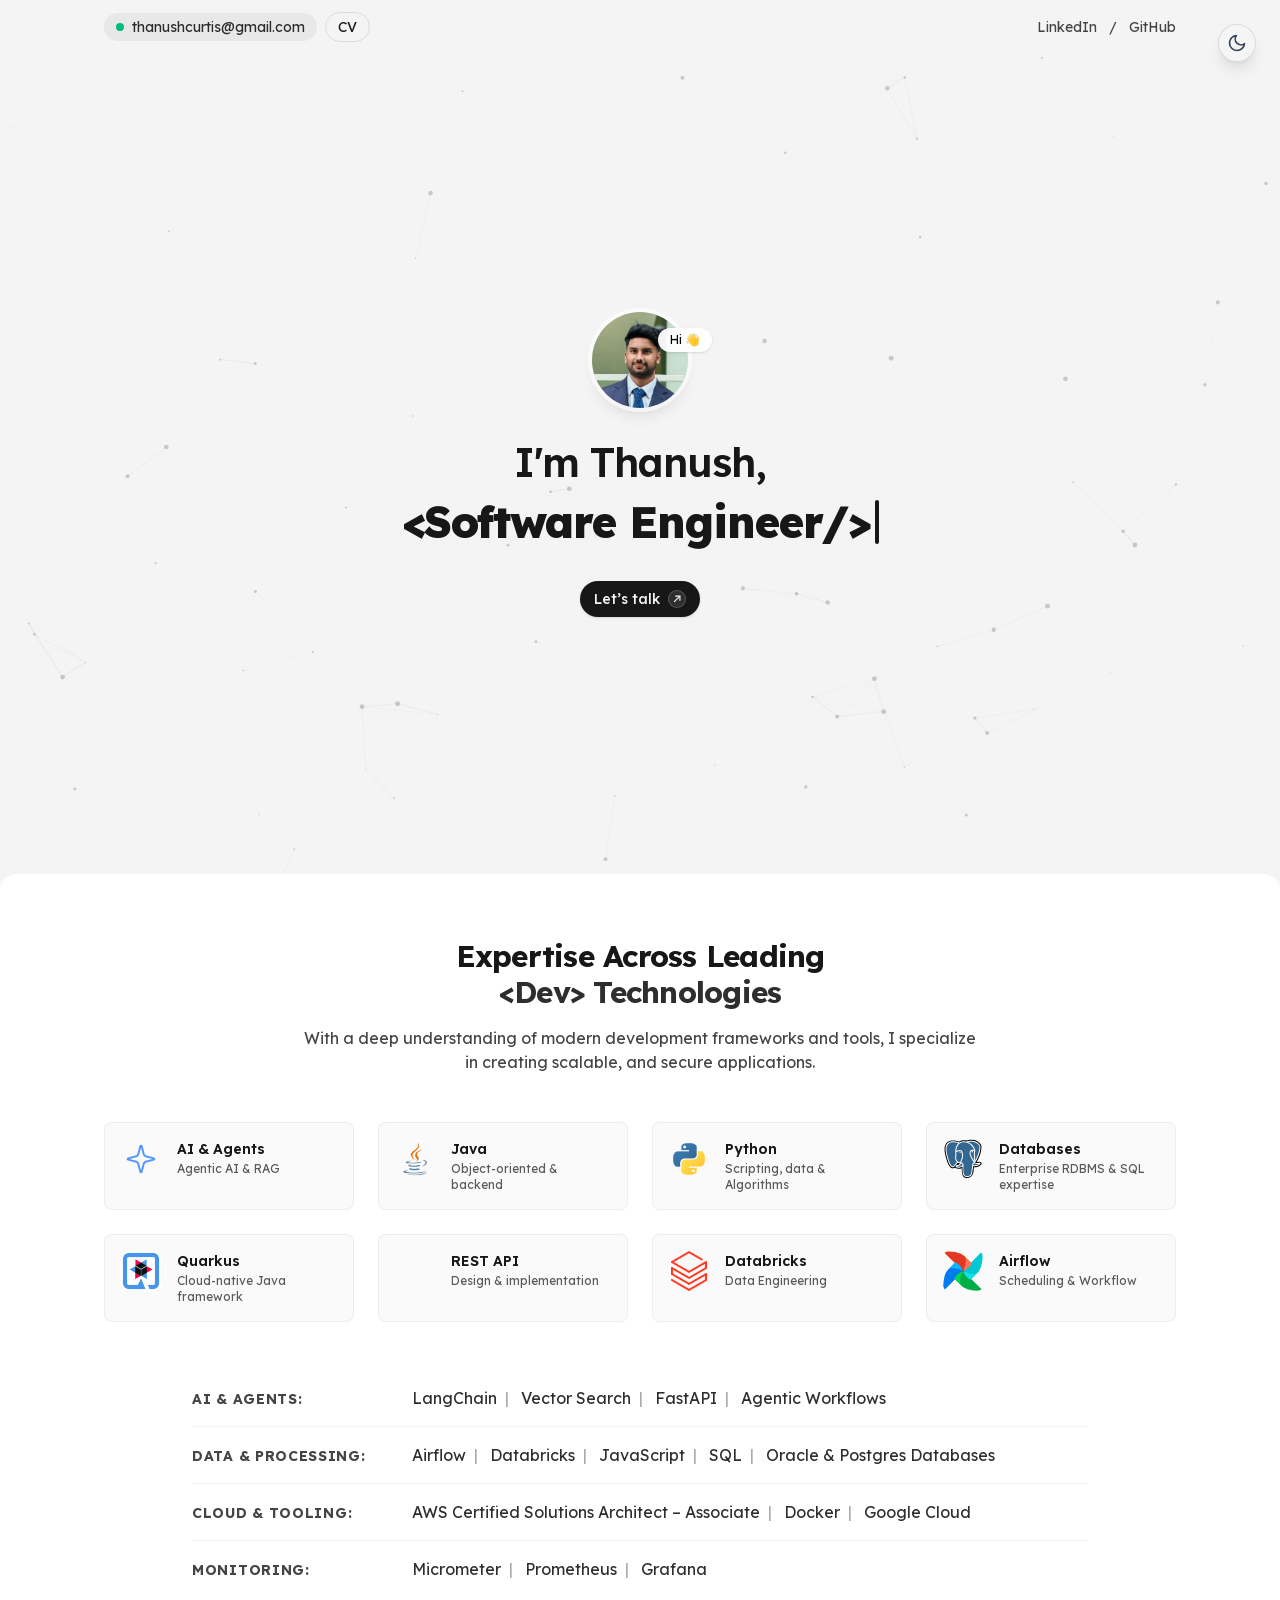
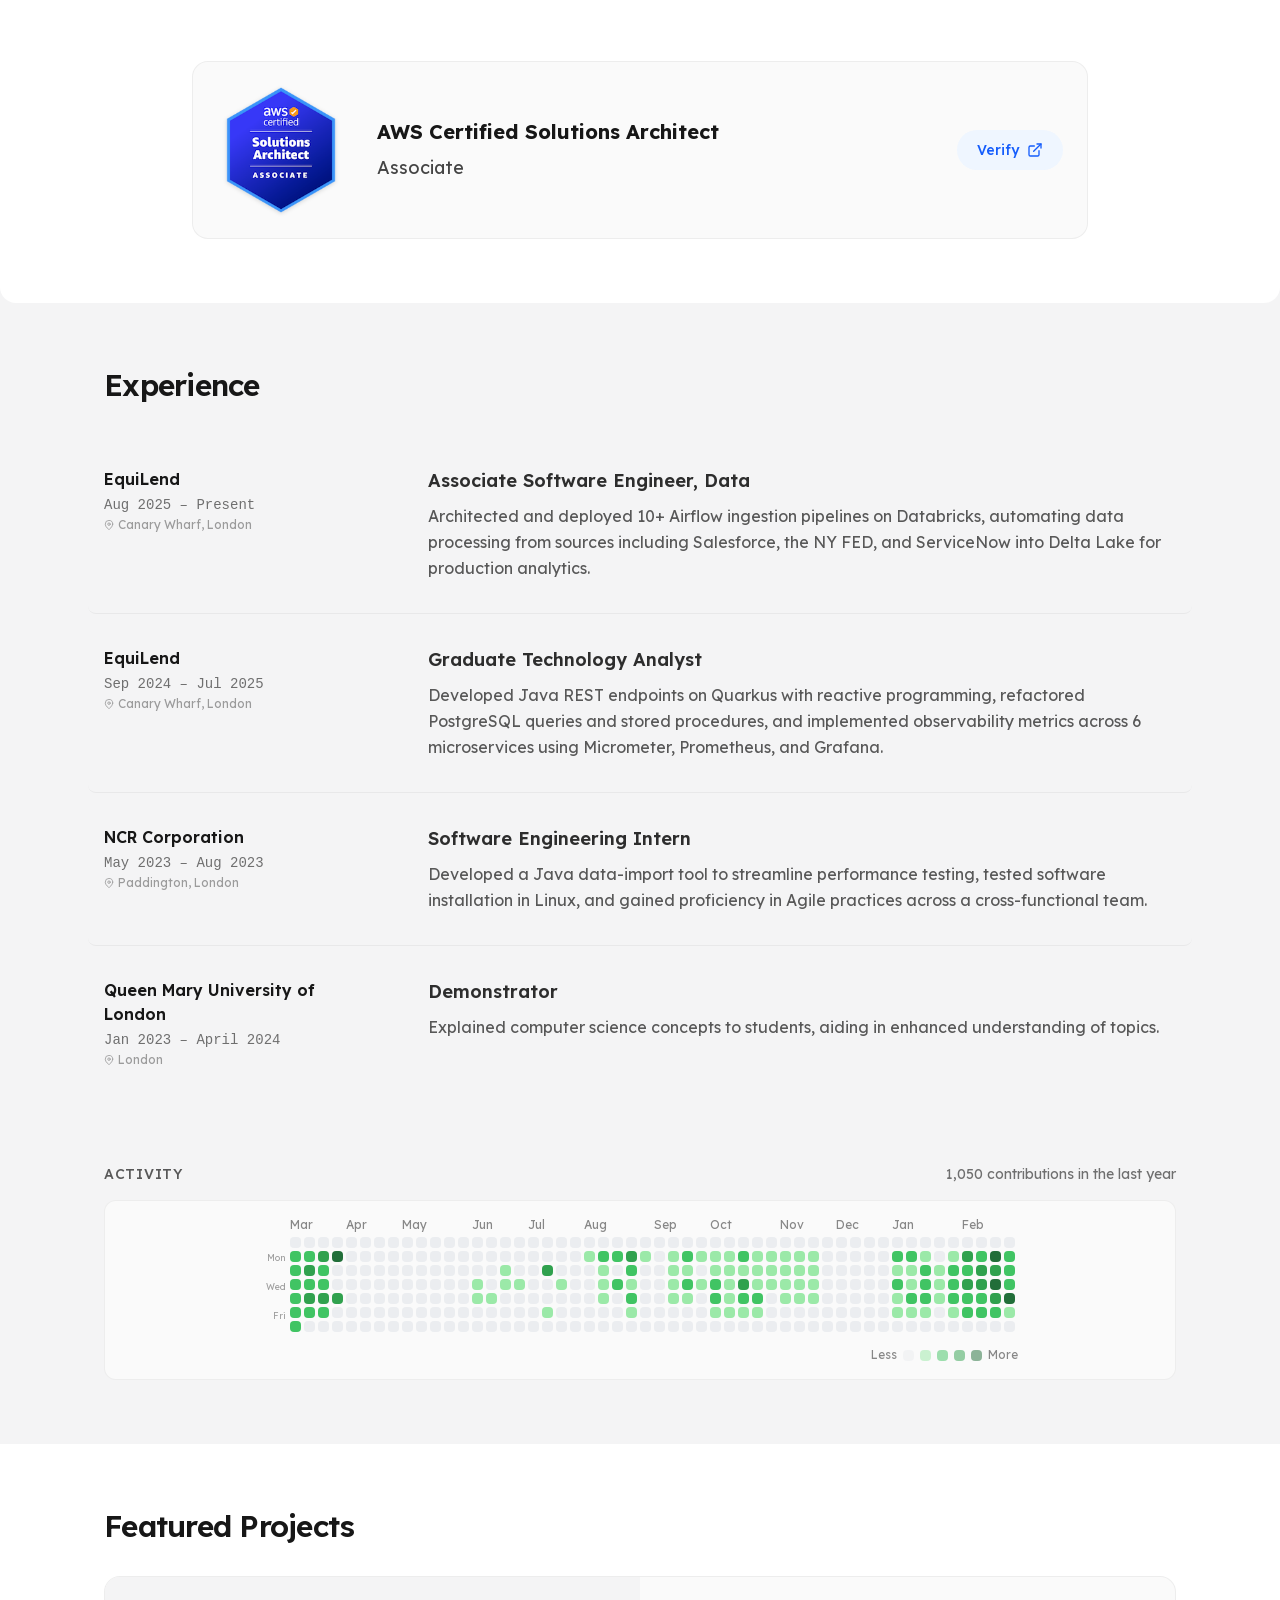
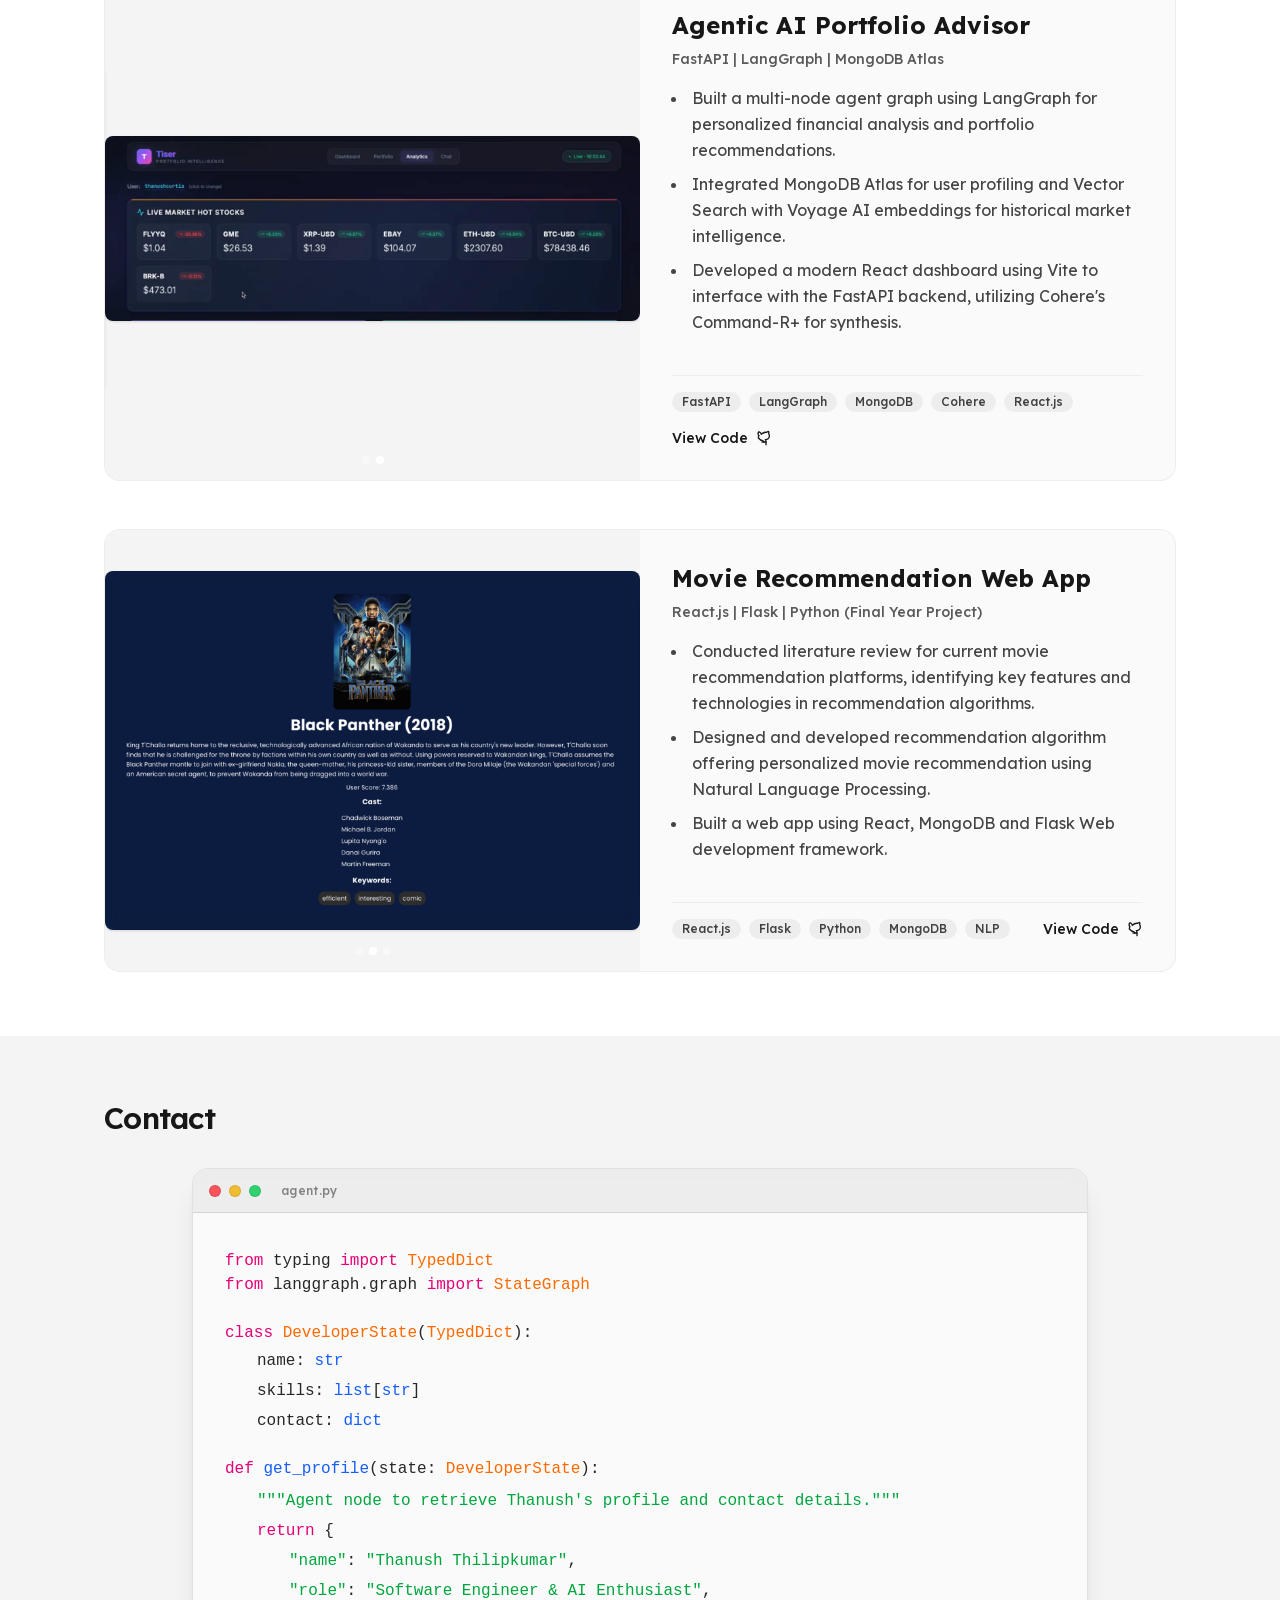
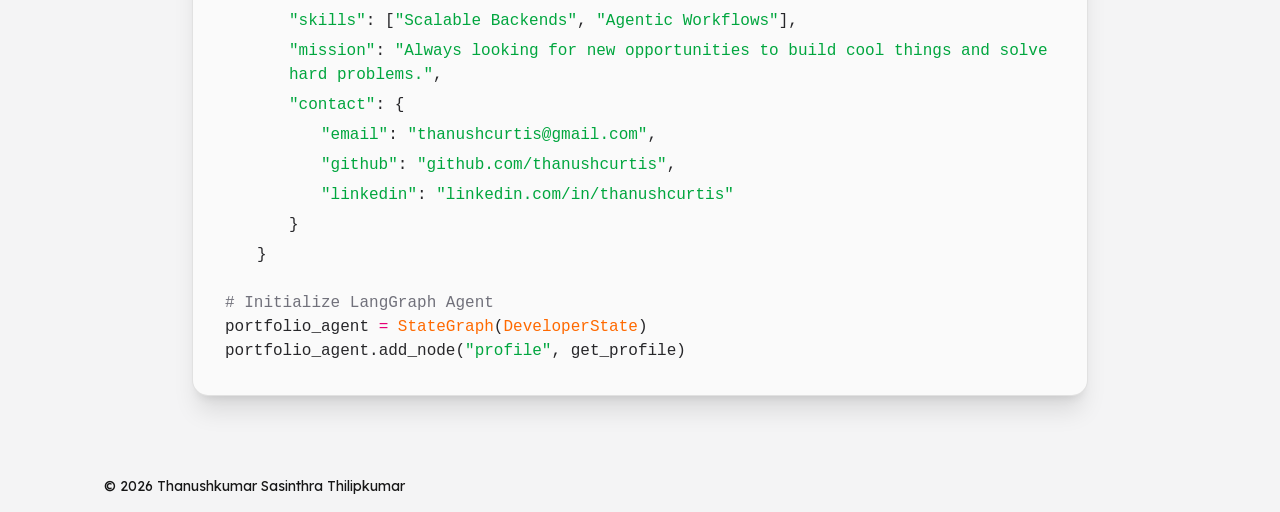
==== commit b6fb498f: "Updates" ====
--- a/index.html
+++ b/index.html
@@ -1 +1 @@
-<!DOCTYPE html><!--cD40S_XLMSSLgCZNjlUJq--><html lang="en"><head><meta charSet="utf-8"/><meta name="viewport" content="width=device-width, initial-scale=1"/><link rel="preload" href="/_next/static/media/ca31d6821328a4e9-s.p.8036670a.woff2" as="font" crossorigin="" type="font/woff2"/><link rel="preload" as="image" href="/assets/thanush.png"/><link rel="preload" as="image" href="/logos/java.png"/><link rel="preload" as="image" href="/logos/python.png"/><link rel="preload" as="image" href="/logos/postgresql-original.svg"/><link rel="preload" as="image" href="/logos/react.png"/><link rel="preload" as="image" href="/logos/quarkus.png"/><link rel="preload" as="image" href="/logos/rest.png"/><link rel="preload" as="image" href="/logos/databricks.png"/><link rel="preload" as="image" href="/logos/apacheairflow-original.svg"/><link rel="preload" as="image" href="/assets/aws-certified-solutions-architect-associate.png"/><link rel="stylesheet" href="/_next/static/chunks/ddde4a4f86872887.css" data-precedence="next"/><link rel="preload" as="script" fetchPriority="low" href="/_next/static/chunks/49616a4856aa6b68.js"/><script src="/_next/static/chunks/85f0a0525a9e5fb5.js" async=""></script><script src="/_next/static/chunks/63e72cf89ac83a0f.js" async=""></script><script src="/_next/static/chunks/turbopack-0a1a286711b5c319.js" async=""></script><script src="/_next/static/chunks/b97e2f1cff8df2e8.js" async=""></script><script src="/_next/static/chunks/bb1d9f93cff01312.js" async=""></script><script src="/_next/static/chunks/80bbebcac2960ee7.js" async=""></script><link rel="preload" as="image" href="/assets/Movie-Recommendation.png"/><link rel="preload" as="image" href="/assets/movie_details.png"/><link rel="preload" as="image" href="/assets/Watched_Movies.png"/><meta name="next-size-adjust" content=""/><title>Thanush Thilipkumar </title><meta name="description" content="Portfolio of Thanush Thilipkumar — projects, skills, and contact."/><meta name="twitter:card" content="summary_large_image"/><meta name="twitter:title" content="Thanush Thilipkumar | Portfolio"/><meta name="twitter:description" content="Experience, skills, and ways to contact Thanush."/><meta name="twitter:image" content="http://localhost:3000/og-image.png"/><link rel="shortcut icon" href="/icon.png"/><link rel="icon" href="/icon.png" type="image/png"/><link rel="apple-touch-icon" href="/icon.png"/><script src="/_next/static/chunks/a6dad97d9634a72d.js" noModule=""></script></head><body class="lexend_99ca8c04-module__K1QbjW__variable antialiased"><div hidden=""><!--$--><!--/$--></div><script>((a,b,c,d,e,f,g,h)=>{let i=document.documentElement,j=["light","dark"];function k(b){var c;(Array.isArray(a)?a:[a]).forEach(a=>{let c="class"===a,d=c&&f?e.map(a=>f[a]||a):e;c?(i.classList.remove(...d),i.classList.add(f&&f[b]?f[b]:b)):i.setAttribute(a,b)}),c=b,h&&j.includes(c)&&(i.style.colorScheme=c)}if(d)k(d);else try{let a=localStorage.getItem(b)||c,d=g&&"system"===a?window.matchMedia("(prefers-color-scheme: dark)").matches?"dark":"light":a;k(d)}catch(a){}})("class","theme","system",null,["light","dark"],null,true,true)</script><div class="font-sans"><div class="w-full py-3"><div class="container mx-auto px-6 flex items-center justify-between text-sm"><div class="flex items-center gap-2"><span class="inline-flex items-center gap-2 rounded-full bg-black/5 dark:bg-white/10 px-3 py-1"><span class="w-2 h-2 rounded-full bg-emerald-500"></span><a href="mailto:thanushcurtis@gmail.com" class="opacity-90">thanushcurtis@gmail.com</a></span><a href="/ThanushkumarCV_2026.pdf" download="Thanushkumar-CV.pdf" class="rounded-full border border-black/10 dark:border-white/15 px-3 py-1 hover:bg-black/5 dark:hover:bg-white/10">CV</a></div><nav class="hidden sm:flex items-center gap-3 opacity-80"><a href="https://www.linkedin.com/in/thanushcurtis/" class="hover:opacity-100" target="_blank" rel="noopener noreferrer">LinkedIn</a><span>/</span><a href="https://github.com/thanushcurtis" class="hover:opacity-100" target="_blank" rel="noopener noreferrer">GitHub</a></nav></div></div><main><section class="w-full min-h-[60vh] sm:min-h-[calc(100vh-80px)] py-16 sm:py-20 flex items-center relative overflow-hidden group"><canvas class="absolute inset-0 z-0 pointer-events-none"></canvas><div class="pointer-events-none absolute inset-0 opacity-0 group-hover:opacity-100 transition-opacity duration-300 z-0" style="background:radial-gradient(600px circle at 0px 0px, rgba(29, 78, 216, 0.15), transparent 80%)"></div><div class="container mx-auto px-6 text-center max-w-3xl relative z-10"><div class="relative w-24 h-24 mx-auto"><img src="/assets/thanush.png" alt="Profile photo" width="96" height="96" loading="eager" class="object-cover rounded-full ring-4 ring-white/70 w-full h-full shadow-lg"/><span class="absolute -right-6 top-4 select-none rounded-full bg-white/95 text-black text-xs px-3 py-1 shadow">Hi <span class="wave-emoji">👋</span></span></div><h1 class="mt-6 text-[32px] sm:text-[40px] font-semibold tracking-tight">I&#x27;m Thanush,</h1><div class="mt-1 text-[34px] sm:text-[44px] font-extrabold tracking-tight">&lt;Software Engineer/&gt;</div><p class="mt-4 mx-auto opacity-70 text-base sm:text-xl leading-relaxed max-w-2xl font-medium">Building scalable backend systems and data pipelines.</p><p class="mt-1 mx-auto opacity-50 text-sm">Software Engineer @ EquiLend</p><p class="mt-1 mx-auto opacity-50 text-sm">Computer Science, Queen Mary University of London</p><div class="mt-8"><a href="mailto:thanushcurtis@gmail.com" class="group/btn inline-flex items-center gap-2 px-3.5 py-2 rounded-full bg-foreground text-background text-sm font-medium hover:opacity-90 shadow-sm transition-transform hover:scale-105">Let’s talk<span class="inline-flex items-center justify-center w-4.5 h-4.5 rounded-full border border-white/20 bg-white/10"><svg viewBox="0 0 24 24" class="w-3.5 h-3.5 transition-transform duration-300 ease-out group-hover/btn:rotate-45" fill="none" stroke="currentColor" stroke-width="2"><path d="M7 17L17 7"></path><path d="M9 7h8v8"></path></svg></span></a></div></div></section><section id="expertise" class="w-full py-16 bg-white dark:bg-zinc-900 rounded-2xl"><div class="container mx-auto px-6"><div class="flex flex-col gap-16"><div><div class="text-center mb-12"><h2 class="text-3xl font-bold tracking-tight">Expertise Across Leading<br/><span class="text-foreground/90">&lt;Dev&gt; Technologies</span></h2><p class="mt-4 max-w-2xl mx-auto opacity-80">With a deep understanding of modern development frameworks and tools, I specialize in creating scalable, and secure applications.</p></div><div class="grid grid-cols-1 sm:grid-cols-2 md:grid-cols-3 lg:grid-cols-4 gap-6"><div class="flex items-start gap-4 p-4 rounded-lg border border-black/5 dark:border-white/10 bg-zinc-50 dark:bg-zinc-800/50 hover:bg-zinc-100 dark:hover:bg-zinc-800 transition-colors"><div class="shrink-0 text-foreground/80"><div class="w-10 h-10 rounded-md flex items-center justify-center overflow-hidden bg-transparent"><img src="/logos/java.png" alt="Java" class="w-10 h-10 object-contain"/></div></div><div><h3 class="font-semibold text-sm">Java</h3><p class="text-xs opacity-70 leading-4 mt-0.5">Object-oriented &amp; backend</p></div></div><div class="flex items-start gap-4 p-4 rounded-lg border border-black/5 dark:border-white/10 bg-zinc-50 dark:bg-zinc-800/50 hover:bg-zinc-100 dark:hover:bg-zinc-800 transition-colors"><div class="shrink-0 text-foreground/80"><div class="w-10 h-10 rounded-md flex items-center justify-center overflow-hidden bg-transparent"><img src="/logos/python.png" alt="Python" class="w-10 h-10 object-contain"/></div></div><div><h3 class="font-semibold text-sm">Python</h3><p class="text-xs opacity-70 leading-4 mt-0.5">Scripting, data &amp; Algorithms</p></div></div><div class="flex items-start gap-4 p-4 rounded-lg border border-black/5 dark:border-white/10 bg-zinc-50 dark:bg-zinc-800/50 hover:bg-zinc-100 dark:hover:bg-zinc-800 transition-colors"><div class="shrink-0 text-foreground/80"><div class="w-10 h-10 rounded-md flex items-center justify-center overflow-hidden bg-transparent"><img src="/logos/postgresql-original.svg" alt="Databases" class="w-10 h-10 object-contain"/></div></div><div><h3 class="font-semibold text-sm">Databases</h3><p class="text-xs opacity-70 leading-4 mt-0.5">Enterprise RDBMS &amp; SQL expertise</p></div></div><div class="flex items-start gap-4 p-4 rounded-lg border border-black/5 dark:border-white/10 bg-zinc-50 dark:bg-zinc-800/50 hover:bg-zinc-100 dark:hover:bg-zinc-800 transition-colors"><div class="shrink-0 text-foreground/80"><div class="w-10 h-10 rounded-md flex items-center justify-center overflow-hidden bg-transparent"><img src="/logos/react.png" alt="React" class="w-10 h-10 object-contain"/></div></div><div><h3 class="font-semibold text-sm">React.js</h3><p class="text-xs opacity-70 leading-4 mt-0.5">Front End</p></div></div><div class="flex items-start gap-4 p-4 rounded-lg border border-black/5 dark:border-white/10 bg-zinc-50 dark:bg-zinc-800/50 hover:bg-zinc-100 dark:hover:bg-zinc-800 transition-colors"><div class="shrink-0 text-foreground/80"><div class="w-10 h-10 rounded-md flex items-center justify-center overflow-hidden bg-transparent"><img src="/logos/quarkus.png" alt="Quarkus" class="w-10 h-10 object-contain"/></div></div><div><h3 class="font-semibold text-sm">Quarkus</h3><p class="text-xs opacity-70 leading-4 mt-0.5">Cloud-native Java framework</p></div></div><div class="flex items-start gap-4 p-4 rounded-lg border border-black/5 dark:border-white/10 bg-zinc-50 dark:bg-zinc-800/50 hover:bg-zinc-100 dark:hover:bg-zinc-800 transition-colors"><div class="shrink-0 text-foreground/80"><div class="w-10 h-10 rounded-md flex items-center justify-center overflow-hidden bg-transparent"><img src="/logos/rest.png" alt="REST API" class="w-10 h-10 object-contain"/></div></div><div><h3 class="font-semibold text-sm">REST API</h3><p class="text-xs opacity-70 leading-4 mt-0.5">Design &amp; implementation</p></div></div><div class="flex items-start gap-4 p-4 rounded-lg border border-black/5 dark:border-white/10 bg-zinc-50 dark:bg-zinc-800/50 hover:bg-zinc-100 dark:hover:bg-zinc-800 transition-colors"><div class="shrink-0 text-foreground/80"><div class="w-10 h-10 rounded-md flex items-center justify-center overflow-hidden bg-transparent"><img src="/logos/databricks.png" alt="Databricks" class="w-10 h-10 object-contain"/></div></div><div><h3 class="font-semibold text-sm">Databricks</h3><p class="text-xs opacity-70 leading-4 mt-0.5">Data Engineering</p></div></div><div class="flex items-start gap-4 p-4 rounded-lg border border-black/5 dark:border-white/10 bg-zinc-50 dark:bg-zinc-800/50 hover:bg-zinc-100 dark:hover:bg-zinc-800 transition-colors"><div class="shrink-0 text-foreground/80"><div class="w-10 h-10 rounded-md flex items-center justify-center overflow-hidden bg-transparent"><img src="/logos/apacheairflow-original.svg" alt="Airflow" class="w-10 h-10 object-contain"/></div></div><div><h3 class="font-semibold text-sm">Airflow</h3><p class="text-xs opacity-70 leading-4 mt-0.5">Scheduling &amp; Workflow </p></div></div></div></div><div class="flex flex-col gap-16"><div><div class="space-y-4 max-w-4xl mx-auto"><div class="flex flex-col sm:flex-row sm:items-baseline gap-2 sm:gap-10 border-b border-black/5 dark:border-white/5 pb-4 last:border-0"><h4 class="text-sm font-bold min-w-[180px] uppercase tracking-wider opacity-80">Data &amp; Processing<!-- -->:</h4><div class="flex flex-wrap gap-x-2 gap-y-1"><span class="text-base text-foreground/90">Airflow<span class="mx-1 opacity-40"> | </span></span><span class="text-base text-foreground/90">Databricks<span class="mx-1 opacity-40"> | </span></span><span class="text-base text-foreground/90">JavaScript<span class="mx-1 opacity-40"> | </span></span><span class="text-base text-foreground/90">SQL<span class="mx-1 opacity-40"> | </span></span><span class="text-base text-foreground/90">Oracle &amp; Postgres Databases</span></div></div><div class="flex flex-col sm:flex-row sm:items-baseline gap-2 sm:gap-10 border-b border-black/5 dark:border-white/5 pb-4 last:border-0"><h4 class="text-sm font-bold min-w-[180px] uppercase tracking-wider opacity-80">Cloud &amp; Tooling<!-- -->:</h4><div class="flex flex-wrap gap-x-2 gap-y-1"><span class="text-base text-foreground/90">AWS Certified Solutions Architect – Associate<span class="mx-1 opacity-40"> | </span></span><span class="text-base text-foreground/90">Docker</span></div></div><div class="flex flex-col sm:flex-row sm:items-baseline gap-2 sm:gap-10 border-b border-black/5 dark:border-white/5 pb-4 last:border-0"><h4 class="text-sm font-bold min-w-[180px] uppercase tracking-wider opacity-80">Monitoring<!-- -->:</h4><div class="flex flex-wrap gap-x-2 gap-y-1"><span class="text-base text-foreground/90">Micrometer<span class="mx-1 opacity-40"> | </span></span><span class="text-base text-foreground/90">Prometheus<span class="mx-1 opacity-40"> | </span></span><span class="text-base text-foreground/90">Grafana</span></div></div></div></div><div class="flex justify-center w-full"><a href="https://www.credly.com/badges/88e9cd17-68d8-4959-973c-7324ede5a736/public_url" target="_blank" rel="noopener noreferrer" class="group flex flex-col md:flex-row items-center gap-8 p-6 bg-zinc-50 dark:bg-zinc-800/30 rounded-2xl border border-black/5 dark:border-white/10 hover:border-blue-500/30 transition-all hover:bg-zinc-100 dark:hover:bg-zinc-800/50 cursor-pointer w-full max-w-4xl mx-auto"><div class="relative w-32 h-32 flex-shrink-0 transform group-hover:scale-105 transition-transform duration-300"><img src="/assets/aws-certified-solutions-architect-associate.png" alt="AWS Certified Solutions Architect - Associate" class="object-contain w-full h-full drop-shadow-sm"/></div><div class="flex-grow text-center md:text-left space-y-2"><h3 class="text-xl font-bold group-hover:text-blue-600 dark:group-hover:text-blue-400 transition-colors">AWS Certified Solutions Architect</h3><p class="text-lg opacity-80">Associate</p></div><div class="flex-shrink-0 flex items-center gap-2 text-sm font-medium text-blue-600 dark:text-blue-400 bg-blue-50 dark:bg-blue-900/20 px-5 py-2.5 rounded-full transition-colors group-hover:bg-blue-100 dark:group-hover:bg-blue-900/30">Verify<svg xmlns="http://www.w3.org/2000/svg" width="16" height="16" viewBox="0 0 24 24" fill="none" stroke="currentColor" stroke-width="2" stroke-linecap="round" stroke-linejoin="round"><path d="M18 13v6a2 2 0 0 1-2 2H5a2 2 0 0 1-2-2V8a2 2 0 0 1 2-2h6"></path><polyline points="15 3 21 3 21 9"></polyline><line x1="10" y1="14" x2="21" y2="3"></line></svg></div></a></div></div></div></div></section><section id="experience" class="w-full py-16 "><div class="container mx-auto px-6"><h2 class="text-2xl sm:text-3xl font-semibold tracking-tight mb-8">Experience</h2><div class="space-y-0"><div class="group relative flex flex-col sm:flex-row gap-4 sm:gap-8 py-8 border-b border-black/5 dark:border-white/5 last:border-0 hover:bg-black/[0.02] dark:hover:bg-white/[0.02] -mx-4 px-4 rounded-lg transition-colors"><div class="sm:w-1/4 shrink-0"><div class="font-semibold text-base">EquiLend</div><div class="text-sm opacity-60 mt-1 font-mono">Aug 2025 – Present</div><div class="text-xs opacity-40 mt-0.5 flex items-center gap-1"><svg xmlns="http://www.w3.org/2000/svg" width="10" height="10" viewBox="0 0 24 24" fill="none" stroke="currentColor" stroke-width="2" stroke-linecap="round" stroke-linejoin="round"><path d="M21 10c0 7-9 13-9 13s-9-6-9-13a9 9 0 0 1 18 0z"></path><circle cx="12" cy="10" r="3"></circle></svg>Canary Wharf, London</div></div><div class="sm:w-3/4 sm:pl-6"><h3 class="text-lg font-semibold text-foreground/90 mb-2">Associate Software Engineer, Data</h3><p class="text-sm sm:text-base opacity-70 leading-relaxed">Architected and deployed 10+ Airflow ingestion pipelines on Databricks, automating data processing from sources including Salesforce, the NY FED, and ServiceNow into Delta Lake for production analytics.</p></div></div><div class="group relative flex flex-col sm:flex-row gap-4 sm:gap-8 py-8 border-b border-black/5 dark:border-white/5 last:border-0 hover:bg-black/[0.02] dark:hover:bg-white/[0.02] -mx-4 px-4 rounded-lg transition-colors"><div class="sm:w-1/4 shrink-0"><div class="font-semibold text-base">EquiLend</div><div class="text-sm opacity-60 mt-1 font-mono">Sep 2024 – Jul 2025</div><div class="text-xs opacity-40 mt-0.5 flex items-center gap-1"><svg xmlns="http://www.w3.org/2000/svg" width="10" height="10" viewBox="0 0 24 24" fill="none" stroke="currentColor" stroke-width="2" stroke-linecap="round" stroke-linejoin="round"><path d="M21 10c0 7-9 13-9 13s-9-6-9-13a9 9 0 0 1 18 0z"></path><circle cx="12" cy="10" r="3"></circle></svg>Canary Wharf, London</div></div><div class="sm:w-3/4 sm:pl-6"><h3 class="text-lg font-semibold text-foreground/90 mb-2">Graduate Technology Analyst</h3><p class="text-sm sm:text-base opacity-70 leading-relaxed">Developed Java REST endpoints on Quarkus with reactive programming, refactored PostgreSQL queries and stored procedures, and implemented observability metrics across 6 microservices using Micrometer, Prometheus, and Grafana.</p></div></div><div class="group relative flex flex-col sm:flex-row gap-4 sm:gap-8 py-8 border-b border-black/5 dark:border-white/5 last:border-0 hover:bg-black/[0.02] dark:hover:bg-white/[0.02] -mx-4 px-4 rounded-lg transition-colors"><div class="sm:w-1/4 shrink-0"><div class="font-semibold text-base">NCR Corporation</div><div class="text-sm opacity-60 mt-1 font-mono">May 2023 – Aug 2023</div><div class="text-xs opacity-40 mt-0.5 flex items-center gap-1"><svg xmlns="http://www.w3.org/2000/svg" width="10" height="10" viewBox="0 0 24 24" fill="none" stroke="currentColor" stroke-width="2" stroke-linecap="round" stroke-linejoin="round"><path d="M21 10c0 7-9 13-9 13s-9-6-9-13a9 9 0 0 1 18 0z"></path><circle cx="12" cy="10" r="3"></circle></svg>Paddington, London</div></div><div class="sm:w-3/4 sm:pl-6"><h3 class="text-lg font-semibold text-foreground/90 mb-2">Software Engineering Intern</h3><p class="text-sm sm:text-base opacity-70 leading-relaxed">Developed a Java data-import tool to streamline performance testing, tested software installation in Linux, and gained proficiency in Agile practices across a cross-functional team.</p></div></div><div class="group relative flex flex-col sm:flex-row gap-4 sm:gap-8 py-8 border-b border-black/5 dark:border-white/5 last:border-0 hover:bg-black/[0.02] dark:hover:bg-white/[0.02] -mx-4 px-4 rounded-lg transition-colors"><div class="sm:w-1/4 shrink-0"><div class="font-semibold text-base">Queen Mary University of London</div><div class="text-sm opacity-60 mt-1 font-mono">Jan 2023 – April 2024</div><div class="text-xs opacity-40 mt-0.5 flex items-center gap-1"><svg xmlns="http://www.w3.org/2000/svg" width="10" height="10" viewBox="0 0 24 24" fill="none" stroke="currentColor" stroke-width="2" stroke-linecap="round" stroke-linejoin="round"><path d="M21 10c0 7-9 13-9 13s-9-6-9-13a9 9 0 0 1 18 0z"></path><circle cx="12" cy="10" r="3"></circle></svg>London</div></div><div class="sm:w-3/4 sm:pl-6"><h3 class="text-lg font-semibold text-foreground/90 mb-2">Demonstrator</h3><p class="text-sm sm:text-base opacity-70 leading-relaxed">Explained computer science concepts to students, aiding in enhanced understanding of topics.</p></div></div></div><div class="mt-16"><div class="flex items-center justify-between mb-4"><h3 class="text-sm font-medium opacity-70 uppercase tracking-wider">Activity</h3><span class="text-sm opacity-60">1,050<!-- --> contributions in the last year</span></div><div class="rounded-xl border border-black/5 dark:border-white/10 bg-zinc-50 dark:bg-zinc-800/50 p-4 overflow-x-auto"><div style="width:756px;position:relative;margin:0 auto"><div style="height:16px;position:relative;margin-left:28px;margin-bottom:4px"><span class="text-xs opacity-50 absolute" style="left:0">Mar</span><span class="text-xs opacity-50 absolute" style="left:56px">Apr</span><span class="text-xs opacity-50 absolute" style="left:112px">May</span><span class="text-xs opacity-50 absolute" style="left:182px">Jun</span><span class="text-xs opacity-50 absolute" style="left:238px">Jul</span><span class="text-xs opacity-50 absolute" style="left:294px">Aug</span><span class="text-xs opacity-50 absolute" style="left:364px">Sep</span><span class="text-xs opacity-50 absolute" style="left:420px">Oct</span><span class="text-xs opacity-50 absolute" style="left:490px">Nov</span><span class="text-xs opacity-50 absolute" style="left:546px">Dec</span><span class="text-xs opacity-50 absolute" style="left:602px">Jan</span><span class="text-xs opacity-50 absolute" style="left:672px">Feb</span></div><div class="flex gap-0"><div class="flex flex-col justify-between text-xs opacity-40 shrink-0" style="width:28px;height:98px"><span class="leading-[11px] text-right pr-1" style="font-size:9px;height:11px"></span><span class="leading-[11px] text-right pr-1" style="font-size:9px;height:11px">Mon</span><span class="leading-[11px] text-right pr-1" style="font-size:9px;height:11px"></span><span class="leading-[11px] text-right pr-1" style="font-size:9px;height:11px">Wed</span><span class="leading-[11px] text-right pr-1" style="font-size:9px;height:11px"></span><span class="leading-[11px] text-right pr-1" style="font-size:9px;height:11px">Fri</span><span class="leading-[11px] text-right pr-1" style="font-size:9px;height:11px"></span></div><div class="flex" style="gap:3px"><div class="flex flex-col" style="gap:3px"><div class="rounded-sm" style="width:11px;height:11px;background-color:#ebedf0"></div><div class="rounded-sm" style="width:11px;height:11px;background-color:#40c463"></div><div class="rounded-sm" style="width:11px;height:11px;background-color:#40c463"></div><div class="rounded-sm" style="width:11px;height:11px;background-color:#40c463"></div><div class="rounded-sm" style="width:11px;height:11px;background-color:#40c463"></div><div class="rounded-sm" style="width:11px;height:11px;background-color:#40c463"></div><div class="rounded-sm" style="width:11px;height:11px;background-color:#40c463"></div></div><div class="flex flex-col" style="gap:3px"><div class="rounded-sm" style="width:11px;height:11px;background-color:#ebedf0"></div><div class="rounded-sm" style="width:11px;height:11px;background-color:#40c463"></div><div class="rounded-sm" style="width:11px;height:11px;background-color:#30a14e"></div><div class="rounded-sm" style="width:11px;height:11px;background-color:#40c463"></div><div class="rounded-sm" style="width:11px;height:11px;background-color:#30a14e"></div><div class="rounded-sm" style="width:11px;height:11px;background-color:#40c463"></div><div class="rounded-sm" style="width:11px;height:11px;background-color:#ebedf0"></div></div><div class="flex flex-col" style="gap:3px"><div class="rounded-sm" style="width:11px;height:11px;background-color:#ebedf0"></div><div class="rounded-sm" style="width:11px;height:11px;background-color:#30a14e"></div><div class="rounded-sm" style="width:11px;height:11px;background-color:#40c463"></div><div class="rounded-sm" style="width:11px;height:11px;background-color:#40c463"></div><div class="rounded-sm" style="width:11px;height:11px;background-color:#30a14e"></div><div class="rounded-sm" style="width:11px;height:11px;background-color:#40c463"></div><div class="rounded-sm" style="width:11px;height:11px;background-color:#ebedf0"></div></div><div class="flex flex-col" style="gap:3px"><div class="rounded-sm" style="width:11px;height:11px;background-color:#ebedf0"></div><div class="rounded-sm" style="width:11px;height:11px;background-color:#216e39"></div><div class="rounded-sm" style="width:11px;height:11px;background-color:#ebedf0"></div><div class="rounded-sm" style="width:11px;height:11px;background-color:#ebedf0"></div><div class="rounded-sm" style="width:11px;height:11px;background-color:#30a14e"></div><div class="rounded-sm" style="width:11px;height:11px;background-color:#ebedf0"></div><div class="rounded-sm" style="width:11px;height:11px;background-color:#ebedf0"></div></div><div class="flex flex-col" style="gap:3px"><div class="rounded-sm" style="width:11px;height:11px;background-color:#ebedf0"></div><div class="rounded-sm" style="width:11px;height:11px;background-color:#ebedf0"></div><div class="rounded-sm" style="width:11px;height:11px;background-color:#ebedf0"></div><div class="rounded-sm" style="width:11px;height:11px;background-color:#ebedf0"></div><div class="rounded-sm" style="width:11px;height:11px;background-color:#ebedf0"></div><div class="rounded-sm" style="width:11px;height:11px;background-color:#ebedf0"></div><div class="rounded-sm" style="width:11px;height:11px;background-color:#ebedf0"></div></div><div class="flex flex-col" style="gap:3px"><div class="rounded-sm" style="width:11px;height:11px;background-color:#ebedf0"></div><div class="rounded-sm" style="width:11px;height:11px;background-color:#ebedf0"></div><div class="rounded-sm" style="width:11px;height:11px;background-color:#ebedf0"></div><div class="rounded-sm" style="width:11px;height:11px;background-color:#ebedf0"></div><div class="rounded-sm" style="width:11px;height:11px;background-color:#ebedf0"></div><div class="rounded-sm" style="width:11px;height:11px;background-color:#ebedf0"></div><div class="rounded-sm" style="width:11px;height:11px;background-color:#ebedf0"></div></div><div class="flex flex-col" style="gap:3px"><div class="rounded-sm" style="width:11px;height:11px;background-color:#ebedf0"></div><div class="rounded-sm" style="width:11px;height:11px;background-color:#ebedf0"></div><div class="rounded-sm" style="width:11px;height:11px;background-color:#ebedf0"></div><div class="rounded-sm" style="width:11px;height:11px;background-color:#ebedf0"></div><div class="rounded-sm" style="width:11px;height:11px;background-color:#ebedf0"></div><div class="rounded-sm" style="width:11px;height:11px;background-color:#ebedf0"></div><div class="rounded-sm" style="width:11px;height:11px;background-color:#ebedf0"></div></div><div class="flex flex-col" style="gap:3px"><div class="rounded-sm" style="width:11px;height:11px;background-color:#ebedf0"></div><div class="rounded-sm" style="width:11px;height:11px;background-color:#ebedf0"></div><div class="rounded-sm" style="width:11px;height:11px;background-color:#ebedf0"></div><div class="rounded-sm" style="width:11px;height:11px;background-color:#ebedf0"></div><div class="rounded-sm" style="width:11px;height:11px;background-color:#ebedf0"></div><div class="rounded-sm" style="width:11px;height:11px;background-color:#ebedf0"></div><div class="rounded-sm" style="width:11px;height:11px;background-color:#ebedf0"></div></div><div class="flex flex-col" style="gap:3px"><div class="rounded-sm" style="width:11px;height:11px;background-color:#ebedf0"></div><div class="rounded-sm" style="width:11px;height:11px;background-color:#ebedf0"></div><div class="rounded-sm" style="width:11px;height:11px;background-color:#ebedf0"></div><div class="rounded-sm" style="width:11px;height:11px;background-color:#ebedf0"></div><div class="rounded-sm" style="width:11px;height:11px;background-color:#ebedf0"></div><div class="rounded-sm" style="width:11px;height:11px;background-color:#ebedf0"></div><div class="rounded-sm" style="width:11px;height:11px;background-color:#ebedf0"></div></div><div class="flex flex-col" style="gap:3px"><div class="rounded-sm" style="width:11px;height:11px;background-color:#ebedf0"></div><div class="rounded-sm" style="width:11px;height:11px;background-color:#ebedf0"></div><div class="rounded-sm" style="width:11px;height:11px;background-color:#ebedf0"></div><div class="rounded-sm" style="width:11px;height:11px;background-color:#ebedf0"></div><div class="rounded-sm" style="width:11px;height:11px;background-color:#ebedf0"></div><div class="rounded-sm" style="width:11px;height:11px;background-color:#ebedf0"></div><div class="rounded-sm" style="width:11px;height:11px;background-color:#ebedf0"></div></div><div class="flex flex-col" style="gap:3px"><div class="rounded-sm" style="width:11px;height:11px;background-color:#ebedf0"></div><div class="rounded-sm" style="width:11px;height:11px;background-color:#ebedf0"></div><div class="rounded-sm" style="width:11px;height:11px;background-color:#ebedf0"></div><div class="rounded-sm" style="width:11px;height:11px;background-color:#ebedf0"></div><div class="rounded-sm" style="width:11px;height:11px;background-color:#ebedf0"></div><div class="rounded-sm" style="width:11px;height:11px;background-color:#ebedf0"></div><div class="rounded-sm" style="width:11px;height:11px;background-color:#ebedf0"></div></div><div class="flex flex-col" style="gap:3px"><div class="rounded-sm" style="width:11px;height:11px;background-color:#ebedf0"></div><div class="rounded-sm" style="width:11px;height:11px;background-color:#ebedf0"></div><div class="rounded-sm" style="width:11px;height:11px;background-color:#ebedf0"></div><div class="rounded-sm" style="width:11px;height:11px;background-color:#ebedf0"></div><div class="rounded-sm" style="width:11px;height:11px;background-color:#ebedf0"></div><div class="rounded-sm" style="width:11px;height:11px;background-color:#ebedf0"></div><div class="rounded-sm" style="width:11px;height:11px;background-color:#ebedf0"></div></div><div class="flex flex-col" style="gap:3px"><div class="rounded-sm" style="width:11px;height:11px;background-color:#ebedf0"></div><div class="rounded-sm" style="width:11px;height:11px;background-color:#ebedf0"></div><div class="rounded-sm" style="width:11px;height:11px;background-color:#ebedf0"></div><div class="rounded-sm" style="width:11px;height:11px;background-color:#ebedf0"></div><div class="rounded-sm" style="width:11px;height:11px;background-color:#ebedf0"></div><div class="rounded-sm" style="width:11px;height:11px;background-color:#ebedf0"></div><div class="rounded-sm" style="width:11px;height:11px;background-color:#ebedf0"></div></div><div class="flex flex-col" style="gap:3px"><div class="rounded-sm" style="width:11px;height:11px;background-color:#ebedf0"></div><div class="rounded-sm" style="width:11px;height:11px;background-color:#ebedf0"></div><div class="rounded-sm" style="width:11px;height:11px;background-color:#ebedf0"></div><div class="rounded-sm" style="width:11px;height:11px;background-color:#9be9a8"></div><div class="rounded-sm" style="width:11px;height:11px;background-color:#9be9a8"></div><div class="rounded-sm" style="width:11px;height:11px;background-color:#ebedf0"></div><div class="rounded-sm" style="width:11px;height:11px;background-color:#ebedf0"></div></div><div class="flex flex-col" style="gap:3px"><div class="rounded-sm" style="width:11px;height:11px;background-color:#ebedf0"></div><div class="rounded-sm" style="width:11px;height:11px;background-color:#ebedf0"></div><div class="rounded-sm" style="width:11px;height:11px;background-color:#ebedf0"></div><div class="rounded-sm" style="width:11px;height:11px;background-color:#ebedf0"></div><div class="rounded-sm" style="width:11px;height:11px;background-color:#9be9a8"></div><div class="rounded-sm" style="width:11px;height:11px;background-color:#ebedf0"></div><div class="rounded-sm" style="width:11px;height:11px;background-color:#ebedf0"></div></div><div class="flex flex-col" style="gap:3px"><div class="rounded-sm" style="width:11px;height:11px;background-color:#ebedf0"></div><div class="rounded-sm" style="width:11px;height:11px;background-color:#ebedf0"></div><div class="rounded-sm" style="width:11px;height:11px;background-color:#9be9a8"></div><div class="rounded-sm" style="width:11px;height:11px;background-color:#9be9a8"></div><div class="rounded-sm" style="width:11px;height:11px;background-color:#ebedf0"></div><div class="rounded-sm" style="width:11px;height:11px;background-color:#ebedf0"></div><div class="rounded-sm" style="width:11px;height:11px;background-color:#ebedf0"></div></div><div class="flex flex-col" style="gap:3px"><div class="rounded-sm" style="width:11px;height:11px;background-color:#ebedf0"></div><div class="rounded-sm" style="width:11px;height:11px;background-color:#ebedf0"></div><div class="rounded-sm" style="width:11px;height:11px;background-color:#ebedf0"></div><div class="rounded-sm" style="width:11px;height:11px;background-color:#9be9a8"></div><div class="rounded-sm" style="width:11px;height:11px;background-color:#ebedf0"></div><div class="rounded-sm" style="width:11px;height:11px;background-color:#ebedf0"></div><div class="rounded-sm" style="width:11px;height:11px;background-color:#ebedf0"></div></div><div class="flex flex-col" style="gap:3px"><div class="rounded-sm" style="width:11px;height:11px;background-color:#ebedf0"></div><div class="rounded-sm" style="width:11px;height:11px;background-color:#ebedf0"></div><div class="rounded-sm" style="width:11px;height:11px;background-color:#ebedf0"></div><div class="rounded-sm" style="width:11px;height:11px;background-color:#ebedf0"></div><div class="rounded-sm" style="width:11px;height:11px;background-color:#ebedf0"></div><div class="rounded-sm" style="width:11px;height:11px;background-color:#ebedf0"></div><div class="rounded-sm" style="width:11px;height:11px;background-color:#ebedf0"></div></div><div class="flex flex-col" style="gap:3px"><div class="rounded-sm" style="width:11px;height:11px;background-color:#ebedf0"></div><div class="rounded-sm" style="width:11px;height:11px;background-color:#ebedf0"></div><div class="rounded-sm" style="width:11px;height:11px;background-color:#30a14e"></div><div class="rounded-sm" style="width:11px;height:11px;background-color:#ebedf0"></div><div class="rounded-sm" style="width:11px;height:11px;background-color:#ebedf0"></div><div class="rounded-sm" style="width:11px;height:11px;background-color:#9be9a8"></div><div class="rounded-sm" style="width:11px;height:11px;background-color:#ebedf0"></div></div><div class="flex flex-col" style="gap:3px"><div class="rounded-sm" style="width:11px;height:11px;background-color:#ebedf0"></div><div class="rounded-sm" style="width:11px;height:11px;background-color:#ebedf0"></div><div class="rounded-sm" style="width:11px;height:11px;background-color:#ebedf0"></div><div class="rounded-sm" style="width:11px;height:11px;background-color:#9be9a8"></div><div class="rounded-sm" style="width:11px;height:11px;background-color:#ebedf0"></div><div class="rounded-sm" style="width:11px;height:11px;background-color:#ebedf0"></div><div class="rounded-sm" style="width:11px;height:11px;background-color:#ebedf0"></div></div><div class="flex flex-col" style="gap:3px"><div class="rounded-sm" style="width:11px;height:11px;background-color:#ebedf0"></div><div class="rounded-sm" style="width:11px;height:11px;background-color:#ebedf0"></div><div class="rounded-sm" style="width:11px;height:11px;background-color:#ebedf0"></div><div class="rounded-sm" style="width:11px;height:11px;background-color:#ebedf0"></div><div class="rounded-sm" style="width:11px;height:11px;background-color:#ebedf0"></div><div class="rounded-sm" style="width:11px;height:11px;background-color:#ebedf0"></div><div class="rounded-sm" style="width:11px;height:11px;background-color:#ebedf0"></div></div><div class="flex flex-col" style="gap:3px"><div class="rounded-sm" style="width:11px;height:11px;background-color:#ebedf0"></div><div class="rounded-sm" style="width:11px;height:11px;background-color:#9be9a8"></div><div class="rounded-sm" style="width:11px;height:11px;background-color:#ebedf0"></div><div class="rounded-sm" style="width:11px;height:11px;background-color:#ebedf0"></div><div class="rounded-sm" style="width:11px;height:11px;background-color:#ebedf0"></div><div class="rounded-sm" style="width:11px;height:11px;background-color:#ebedf0"></div><div class="rounded-sm" style="width:11px;height:11px;background-color:#ebedf0"></div></div><div class="flex flex-col" style="gap:3px"><div class="rounded-sm" style="width:11px;height:11px;background-color:#ebedf0"></div><div class="rounded-sm" style="width:11px;height:11px;background-color:#40c463"></div><div class="rounded-sm" style="width:11px;height:11px;background-color:#9be9a8"></div><div class="rounded-sm" style="width:11px;height:11px;background-color:#9be9a8"></div><div class="rounded-sm" style="width:11px;height:11px;background-color:#9be9a8"></div><div class="rounded-sm" style="width:11px;height:11px;background-color:#ebedf0"></div><div class="rounded-sm" style="width:11px;height:11px;background-color:#ebedf0"></div></div><div class="flex flex-col" style="gap:3px"><div class="rounded-sm" style="width:11px;height:11px;background-color:#ebedf0"></div><div class="rounded-sm" style="width:11px;height:11px;background-color:#40c463"></div><div class="rounded-sm" style="width:11px;height:11px;background-color:#ebedf0"></div><div class="rounded-sm" style="width:11px;height:11px;background-color:#40c463"></div><div class="rounded-sm" style="width:11px;height:11px;background-color:#ebedf0"></div><div class="rounded-sm" style="width:11px;height:11px;background-color:#ebedf0"></div><div class="rounded-sm" style="width:11px;height:11px;background-color:#ebedf0"></div></div><div class="flex flex-col" style="gap:3px"><div class="rounded-sm" style="width:11px;height:11px;background-color:#ebedf0"></div><div class="rounded-sm" style="width:11px;height:11px;background-color:#30a14e"></div><div class="rounded-sm" style="width:11px;height:11px;background-color:#40c463"></div><div class="rounded-sm" style="width:11px;height:11px;background-color:#9be9a8"></div><div class="rounded-sm" style="width:11px;height:11px;background-color:#40c463"></div><div class="rounded-sm" style="width:11px;height:11px;background-color:#9be9a8"></div><div class="rounded-sm" style="width:11px;height:11px;background-color:#ebedf0"></div></div><div class="flex flex-col" style="gap:3px"><div class="rounded-sm" style="width:11px;height:11px;background-color:#ebedf0"></div><div class="rounded-sm" style="width:11px;height:11px;background-color:#9be9a8"></div><div class="rounded-sm" style="width:11px;height:11px;background-color:#ebedf0"></div><div class="rounded-sm" style="width:11px;height:11px;background-color:#ebedf0"></div><div class="rounded-sm" style="width:11px;height:11px;background-color:#ebedf0"></div><div class="rounded-sm" style="width:11px;height:11px;background-color:#ebedf0"></div><div class="rounded-sm" style="width:11px;height:11px;background-color:#ebedf0"></div></div><div class="flex flex-col" style="gap:3px"><div class="rounded-sm" style="width:11px;height:11px;background-color:#ebedf0"></div><div class="rounded-sm" style="width:11px;height:11px;background-color:#ebedf0"></div><div class="rounded-sm" style="width:11px;height:11px;background-color:#ebedf0"></div><div class="rounded-sm" style="width:11px;height:11px;background-color:#ebedf0"></div><div class="rounded-sm" style="width:11px;height:11px;background-color:#ebedf0"></div><div class="rounded-sm" style="width:11px;height:11px;background-color:#ebedf0"></div><div class="rounded-sm" style="width:11px;height:11px;background-color:#ebedf0"></div></div><div class="flex flex-col" style="gap:3px"><div class="rounded-sm" style="width:11px;height:11px;background-color:#ebedf0"></div><div class="rounded-sm" style="width:11px;height:11px;background-color:#9be9a8"></div><div class="rounded-sm" style="width:11px;height:11px;background-color:#9be9a8"></div><div class="rounded-sm" style="width:11px;height:11px;background-color:#9be9a8"></div><div class="rounded-sm" style="width:11px;height:11px;background-color:#9be9a8"></div><div class="rounded-sm" style="width:11px;height:11px;background-color:#ebedf0"></div><div class="rounded-sm" style="width:11px;height:11px;background-color:#ebedf0"></div></div><div class="flex flex-col" style="gap:3px"><div class="rounded-sm" style="width:11px;height:11px;background-color:#ebedf0"></div><div class="rounded-sm" style="width:11px;height:11px;background-color:#40c463"></div><div class="rounded-sm" style="width:11px;height:11px;background-color:#9be9a8"></div><div class="rounded-sm" style="width:11px;height:11px;background-color:#40c463"></div><div class="rounded-sm" style="width:11px;height:11px;background-color:#9be9a8"></div><div class="rounded-sm" style="width:11px;height:11px;background-color:#ebedf0"></div><div class="rounded-sm" style="width:11px;height:11px;background-color:#ebedf0"></div></div><div class="flex flex-col" style="gap:3px"><div class="rounded-sm" style="width:11px;height:11px;background-color:#ebedf0"></div><div class="rounded-sm" style="width:11px;height:11px;background-color:#9be9a8"></div><div class="rounded-sm" style="width:11px;height:11px;background-color:#ebedf0"></div><div class="rounded-sm" style="width:11px;height:11px;background-color:#9be9a8"></div><div class="rounded-sm" style="width:11px;height:11px;background-color:#ebedf0"></div><div class="rounded-sm" style="width:11px;height:11px;background-color:#ebedf0"></div><div class="rounded-sm" style="width:11px;height:11px;background-color:#ebedf0"></div></div><div class="flex flex-col" style="gap:3px"><div class="rounded-sm" style="width:11px;height:11px;background-color:#ebedf0"></div><div class="rounded-sm" style="width:11px;height:11px;background-color:#9be9a8"></div><div class="rounded-sm" style="width:11px;height:11px;background-color:#9be9a8"></div><div class="rounded-sm" style="width:11px;height:11px;background-color:#40c463"></div><div class="rounded-sm" style="width:11px;height:11px;background-color:#40c463"></div><div class="rounded-sm" style="width:11px;height:11px;background-color:#9be9a8"></div><div class="rounded-sm" style="width:11px;height:11px;background-color:#ebedf0"></div></div><div class="flex flex-col" style="gap:3px"><div class="rounded-sm" style="width:11px;height:11px;background-color:#ebedf0"></div><div class="rounded-sm" style="width:11px;height:11px;background-color:#9be9a8"></div><div class="rounded-sm" style="width:11px;height:11px;background-color:#9be9a8"></div><div class="rounded-sm" style="width:11px;height:11px;background-color:#9be9a8"></div><div class="rounded-sm" style="width:11px;height:11px;background-color:#9be9a8"></div><div class="rounded-sm" style="width:11px;height:11px;background-color:#9be9a8"></div><div class="rounded-sm" style="width:11px;height:11px;background-color:#ebedf0"></div></div><div class="flex flex-col" style="gap:3px"><div class="rounded-sm" style="width:11px;height:11px;background-color:#ebedf0"></div><div class="rounded-sm" style="width:11px;height:11px;background-color:#40c463"></div><div class="rounded-sm" style="width:11px;height:11px;background-color:#9be9a8"></div><div class="rounded-sm" style="width:11px;height:11px;background-color:#30a14e"></div><div class="rounded-sm" style="width:11px;height:11px;background-color:#40c463"></div><div class="rounded-sm" style="width:11px;height:11px;background-color:#9be9a8"></div><div class="rounded-sm" style="width:11px;height:11px;background-color:#ebedf0"></div></div><div class="flex flex-col" style="gap:3px"><div class="rounded-sm" style="width:11px;height:11px;background-color:#ebedf0"></div><div class="rounded-sm" style="width:11px;height:11px;background-color:#9be9a8"></div><div class="rounded-sm" style="width:11px;height:11px;background-color:#9be9a8"></div><div class="rounded-sm" style="width:11px;height:11px;background-color:#9be9a8"></div><div class="rounded-sm" style="width:11px;height:11px;background-color:#40c463"></div><div class="rounded-sm" style="width:11px;height:11px;background-color:#9be9a8"></div><div class="rounded-sm" style="width:11px;height:11px;background-color:#ebedf0"></div></div><div class="flex flex-col" style="gap:3px"><div class="rounded-sm" style="width:11px;height:11px;background-color:#ebedf0"></div><div class="rounded-sm" style="width:11px;height:11px;background-color:#9be9a8"></div><div class="rounded-sm" style="width:11px;height:11px;background-color:#9be9a8"></div><div class="rounded-sm" style="width:11px;height:11px;background-color:#9be9a8"></div><div class="rounded-sm" style="width:11px;height:11px;background-color:#ebedf0"></div><div class="rounded-sm" style="width:11px;height:11px;background-color:#ebedf0"></div><div class="rounded-sm" style="width:11px;height:11px;background-color:#ebedf0"></div></div><div class="flex flex-col" style="gap:3px"><div class="rounded-sm" style="width:11px;height:11px;background-color:#ebedf0"></div><div class="rounded-sm" style="width:11px;height:11px;background-color:#9be9a8"></div><div class="rounded-sm" style="width:11px;height:11px;background-color:#9be9a8"></div><div class="rounded-sm" style="width:11px;height:11px;background-color:#9be9a8"></div><div class="rounded-sm" style="width:11px;height:11px;background-color:#9be9a8"></div><div class="rounded-sm" style="width:11px;height:11px;background-color:#ebedf0"></div><div class="rounded-sm" style="width:11px;height:11px;background-color:#ebedf0"></div></div><div class="flex flex-col" style="gap:3px"><div class="rounded-sm" style="width:11px;height:11px;background-color:#ebedf0"></div><div class="rounded-sm" style="width:11px;height:11px;background-color:#9be9a8"></div><div class="rounded-sm" style="width:11px;height:11px;background-color:#9be9a8"></div><div class="rounded-sm" style="width:11px;height:11px;background-color:#9be9a8"></div><div class="rounded-sm" style="width:11px;height:11px;background-color:#9be9a8"></div><div class="rounded-sm" style="width:11px;height:11px;background-color:#ebedf0"></div><div class="rounded-sm" style="width:11px;height:11px;background-color:#ebedf0"></div></div><div class="flex flex-col" style="gap:3px"><div class="rounded-sm" style="width:11px;height:11px;background-color:#ebedf0"></div><div class="rounded-sm" style="width:11px;height:11px;background-color:#9be9a8"></div><div class="rounded-sm" style="width:11px;height:11px;background-color:#9be9a8"></div><div class="rounded-sm" style="width:11px;height:11px;background-color:#9be9a8"></div><div class="rounded-sm" style="width:11px;height:11px;background-color:#9be9a8"></div><div class="rounded-sm" style="width:11px;height:11px;background-color:#ebedf0"></div><div class="rounded-sm" style="width:11px;height:11px;background-color:#ebedf0"></div></div><div class="flex flex-col" style="gap:3px"><div class="rounded-sm" style="width:11px;height:11px;background-color:#ebedf0"></div><div class="rounded-sm" style="width:11px;height:11px;background-color:#ebedf0"></div><div class="rounded-sm" style="width:11px;height:11px;background-color:#ebedf0"></div><div class="rounded-sm" style="width:11px;height:11px;background-color:#ebedf0"></div><div class="rounded-sm" style="width:11px;height:11px;background-color:#ebedf0"></div><div class="rounded-sm" style="width:11px;height:11px;background-color:#ebedf0"></div><div class="rounded-sm" style="width:11px;height:11px;background-color:#ebedf0"></div></div><div class="flex flex-col" style="gap:3px"><div class="rounded-sm" style="width:11px;height:11px;background-color:#ebedf0"></div><div class="rounded-sm" style="width:11px;height:11px;background-color:#ebedf0"></div><div class="rounded-sm" style="width:11px;height:11px;background-color:#ebedf0"></div><div class="rounded-sm" style="width:11px;height:11px;background-color:#ebedf0"></div><div class="rounded-sm" style="width:11px;height:11px;background-color:#ebedf0"></div><div class="rounded-sm" style="width:11px;height:11px;background-color:#ebedf0"></div><div class="rounded-sm" style="width:11px;height:11px;background-color:#ebedf0"></div></div><div class="flex flex-col" style="gap:3px"><div class="rounded-sm" style="width:11px;height:11px;background-color:#ebedf0"></div><div class="rounded-sm" style="width:11px;height:11px;background-color:#ebedf0"></div><div class="rounded-sm" style="width:11px;height:11px;background-color:#ebedf0"></div><div class="rounded-sm" style="width:11px;height:11px;background-color:#ebedf0"></div><div class="rounded-sm" style="width:11px;height:11px;background-color:#ebedf0"></div><div class="rounded-sm" style="width:11px;height:11px;background-color:#ebedf0"></div><div class="rounded-sm" style="width:11px;height:11px;background-color:#ebedf0"></div></div><div class="flex flex-col" style="gap:3px"><div class="rounded-sm" style="width:11px;height:11px;background-color:#ebedf0"></div><div class="rounded-sm" style="width:11px;height:11px;background-color:#ebedf0"></div><div class="rounded-sm" style="width:11px;height:11px;background-color:#ebedf0"></div><div class="rounded-sm" style="width:11px;height:11px;background-color:#ebedf0"></div><div class="rounded-sm" style="width:11px;height:11px;background-color:#ebedf0"></div><div class="rounded-sm" style="width:11px;height:11px;background-color:#ebedf0"></div><div class="rounded-sm" style="width:11px;height:11px;background-color:#ebedf0"></div></div><div class="flex flex-col" style="gap:3px"><div class="rounded-sm" style="width:11px;height:11px;background-color:#ebedf0"></div><div class="rounded-sm" style="width:11px;height:11px;background-color:#ebedf0"></div><div class="rounded-sm" style="width:11px;height:11px;background-color:#ebedf0"></div><div class="rounded-sm" style="width:11px;height:11px;background-color:#ebedf0"></div><div class="rounded-sm" style="width:11px;height:11px;background-color:#ebedf0"></div><div class="rounded-sm" style="width:11px;height:11px;background-color:#ebedf0"></div><div class="rounded-sm" style="width:11px;height:11px;background-color:#ebedf0"></div></div><div class="flex flex-col" style="gap:3px"><div class="rounded-sm" style="width:11px;height:11px;background-color:#ebedf0"></div><div class="rounded-sm" style="width:11px;height:11px;background-color:#40c463"></div><div class="rounded-sm" style="width:11px;height:11px;background-color:#9be9a8"></div><div class="rounded-sm" style="width:11px;height:11px;background-color:#40c463"></div><div class="rounded-sm" style="width:11px;height:11px;background-color:#9be9a8"></div><div class="rounded-sm" style="width:11px;height:11px;background-color:#9be9a8"></div><div class="rounded-sm" style="width:11px;height:11px;background-color:#ebedf0"></div></div><div class="flex flex-col" style="gap:3px"><div class="rounded-sm" style="width:11px;height:11px;background-color:#ebedf0"></div><div class="rounded-sm" style="width:11px;height:11px;background-color:#40c463"></div><div class="rounded-sm" style="width:11px;height:11px;background-color:#9be9a8"></div><div class="rounded-sm" style="width:11px;height:11px;background-color:#9be9a8"></div><div class="rounded-sm" style="width:11px;height:11px;background-color:#40c463"></div><div class="rounded-sm" style="width:11px;height:11px;background-color:#9be9a8"></div><div class="rounded-sm" style="width:11px;height:11px;background-color:#ebedf0"></div></div><div class="flex flex-col" style="gap:3px"><div class="rounded-sm" style="width:11px;height:11px;background-color:#ebedf0"></div><div class="rounded-sm" style="width:11px;height:11px;background-color:#9be9a8"></div><div class="rounded-sm" style="width:11px;height:11px;background-color:#40c463"></div><div class="rounded-sm" style="width:11px;height:11px;background-color:#40c463"></div><div class="rounded-sm" style="width:11px;height:11px;background-color:#40c463"></div><div class="rounded-sm" style="width:11px;height:11px;background-color:#9be9a8"></div><div class="rounded-sm" style="width:11px;height:11px;background-color:#ebedf0"></div></div><div class="flex flex-col" style="gap:3px"><div class="rounded-sm" style="width:11px;height:11px;background-color:#ebedf0"></div><div class="rounded-sm" style="width:11px;height:11px;background-color:#ebedf0"></div><div class="rounded-sm" style="width:11px;height:11px;background-color:#9be9a8"></div><div class="rounded-sm" style="width:11px;height:11px;background-color:#9be9a8"></div><div class="rounded-sm" style="width:11px;height:11px;background-color:#9be9a8"></div><div class="rounded-sm" style="width:11px;height:11px;background-color:#ebedf0"></div><div class="rounded-sm" style="width:11px;height:11px;background-color:#ebedf0"></div></div><div class="flex flex-col" style="gap:3px"><div class="rounded-sm" style="width:11px;height:11px;background-color:#ebedf0"></div><div class="rounded-sm" style="width:11px;height:11px;background-color:#9be9a8"></div><div class="rounded-sm" style="width:11px;height:11px;background-color:#40c463"></div><div class="rounded-sm" style="width:11px;height:11px;background-color:#40c463"></div><div class="rounded-sm" style="width:11px;height:11px;background-color:#40c463"></div><div class="rounded-sm" style="width:11px;height:11px;background-color:#9be9a8"></div><div class="rounded-sm" style="width:11px;height:11px;background-color:#ebedf0"></div></div><div class="flex flex-col" style="gap:3px"><div class="rounded-sm" style="width:11px;height:11px;background-color:#ebedf0"></div><div class="rounded-sm" style="width:11px;height:11px;background-color:#30a14e"></div><div class="rounded-sm" style="width:11px;height:11px;background-color:#40c463"></div><div class="rounded-sm" style="width:11px;height:11px;background-color:#30a14e"></div><div class="rounded-sm" style="width:11px;height:11px;background-color:#40c463"></div><div class="rounded-sm" style="width:11px;height:11px;background-color:#40c463"></div><div class="rounded-sm" style="width:11px;height:11px;background-color:#ebedf0"></div></div><div class="flex flex-col" style="gap:3px"><div class="rounded-sm" style="width:11px;height:11px;background-color:#ebedf0"></div><div class="rounded-sm" style="width:11px;height:11px;background-color:#40c463"></div><div class="rounded-sm" style="width:11px;height:11px;background-color:#30a14e"></div><div class="rounded-sm" style="width:11px;height:11px;background-color:#30a14e"></div><div class="rounded-sm" style="width:11px;height:11px;background-color:#40c463"></div><div class="rounded-sm" style="width:11px;height:11px;background-color:#40c463"></div><div class="rounded-sm" style="width:11px;height:11px;background-color:#ebedf0"></div></div><div class="flex flex-col" style="gap:3px"><div class="rounded-sm" style="width:11px;height:11px;background-color:#ebedf0"></div><div class="rounded-sm" style="width:11px;height:11px;background-color:#216e39"></div><div class="rounded-sm" style="width:11px;height:11px;background-color:#30a14e"></div><div class="rounded-sm" style="width:11px;height:11px;background-color:#216e39"></div><div class="rounded-sm" style="width:11px;height:11px;background-color:#30a14e"></div><div class="rounded-sm" style="width:11px;height:11px;background-color:#40c463"></div><div class="rounded-sm" style="width:11px;height:11px;background-color:#ebedf0"></div></div><div class="flex flex-col" style="gap:3px"><div class="rounded-sm" style="width:11px;height:11px;background-color:#ebedf0"></div><div class="rounded-sm" style="width:11px;height:11px;background-color:#40c463"></div><div class="rounded-sm" style="width:11px;height:11px;background-color:#40c463"></div><div class="rounded-sm" style="width:11px;height:11px;background-color:#40c463"></div><div class="rounded-sm" style="width:11px;height:11px;background-color:#216e39"></div><div class="rounded-sm" style="width:11px;height:11px;background-color:#9be9a8"></div><div class="rounded-sm" style="width:11px;height:11px;background-color:#ebedf0"></div></div></div></div><div class="flex items-center justify-end gap-1.5 mt-3 text-xs opacity-50"><span>Less</span><div class="rounded-sm" style="width:11px;height:11px;background-color:#ebedf0"></div><div class="rounded-sm" style="width:11px;height:11px;background-color:#9be9a8"></div><div class="rounded-sm" style="width:11px;height:11px;background-color:#40c463"></div><div class="rounded-sm" style="width:11px;height:11px;background-color:#30a14e"></div><div class="rounded-sm" style="width:11px;height:11px;background-color:#216e39"></div><span>More</span></div></div></div></div></div></section><section id="projects" class="w-full py-16 bg-white dark:bg-zinc-900"><div class="container mx-auto px-6"><h2 class="text-2xl sm:text-3xl font-semibold tracking-tight mb-8">Featured Projects</h2><div class="flex flex-col gap-12"><div class="group relative overflow-hidden rounded-2xl bg-zinc-50 dark:bg-zinc-800/50 border border-black/5 dark:border-white/10"><div class="flex flex-col lg:flex-row"><div class="lg:w-1/2 relative min-h-[300px] bg-zinc-100 dark:bg-zinc-900/50 flex items-center justify-center p-4 overflow-hidden"><div class="absolute inset-0 flex transition-transform duration-500 ease-in-out" style="transform:translateX(-0%)"><div class="min-w-full h-full flex items-center justify-center relative"><img src="/assets/Movie-Recommendation.png" alt="Movie Recommendation Web App screenshot 1" class="max-w-full max-h-full object-contain shadow-sm rounded-lg"/></div><div class="min-w-full h-full flex items-center justify-center relative"><img src="/assets/movie_details.png" alt="Movie Recommendation Web App screenshot 2" class="max-w-full max-h-full object-contain shadow-sm rounded-lg"/></div><div class="min-w-full h-full flex items-center justify-center relative"><img src="/assets/Watched_Movies.png" alt="Movie Recommendation Web App screenshot 3" class="max-w-full max-h-full object-contain shadow-sm rounded-lg"/></div></div><button class="absolute left-2 top-1/2 -translate-y-1/2 p-2 rounded-full bg-black/50 text-white opacity-0 group-hover:opacity-100 transition-opacity hover:bg-black/70 focus:opacity-100 z-10" aria-label="Previous image"><svg xmlns="http://www.w3.org/2000/svg" width="20" height="20" viewBox="0 0 24 24" fill="none" stroke="currentColor" stroke-width="2" stroke-linecap="round" stroke-linejoin="round"><polyline points="15 18 9 12 15 6"></polyline></svg></button><button class="absolute right-2 top-1/2 -translate-y-1/2 p-2 rounded-full bg-black/50 text-white opacity-0 group-hover:opacity-100 transition-opacity hover:bg-black/70 focus:opacity-100 z-10" aria-label="Next image"><svg xmlns="http://www.w3.org/2000/svg" width="20" height="20" viewBox="0 0 24 24" fill="none" stroke="currentColor" stroke-width="2" stroke-linecap="round" stroke-linejoin="round"><polyline points="9 18 15 12 9 6"></polyline></svg></button><div class="absolute bottom-4 left-1/2 -translate-x-1/2 flex gap-1.5 z-10"><div class="w-2 h-2 rounded-full transition-colors bg-white"></div><div class="w-2 h-2 rounded-full transition-colors bg-white/40"></div><div class="w-2 h-2 rounded-full transition-colors bg-white/40"></div></div></div><div class="lg:w-1/2 p-6 sm:p-8 flex flex-col"><div class="mb-4"><h3 class="text-xl sm:text-2xl font-bold mb-2">Movie Recommendation Web App</h3><p class="text-sm font-medium opacity-70 mb-4">React.js | Flask | Python (Final Year Project)</p><ul class="space-y-2 mb-6 list-disc list-outside ml-4 text-sm sm:text-base opacity-80"><li class="pl-1 leading-relaxed">Conducted literature review for current movie recommendation platforms, identifying key features and technologies in recommendation algorithms.</li><li class="pl-1 leading-relaxed">Designed and developed recommendation algorithm offering personalized movie recommendation using Natural Language Processing.</li><li class="pl-1 leading-relaxed">Built a web app using React, MongoDB and Flask Web development framework.</li></ul></div><div class="mt-auto pt-4 flex flex-wrap gap-4 items-center justify-between border-t border-black/5 dark:border-white/10"><div class="flex flex-wrap gap-2"><span class="px-2.5 py-0.5 rounded-full text-xs font-medium bg-black/5 dark:bg-white/10 text-foreground/80">React.js</span><span class="px-2.5 py-0.5 rounded-full text-xs font-medium bg-black/5 dark:bg-white/10 text-foreground/80">Flask</span><span class="px-2.5 py-0.5 rounded-full text-xs font-medium bg-black/5 dark:bg-white/10 text-foreground/80">Python</span><span class="px-2.5 py-0.5 rounded-full text-xs font-medium bg-black/5 dark:bg-white/10 text-foreground/80">MongoDB</span><span class="px-2.5 py-0.5 rounded-full text-xs font-medium bg-black/5 dark:bg-white/10 text-foreground/80">NLP</span></div><a href="https://github.com/thanushcurtis/moviematch" target="_blank" rel="noopener noreferrer" class="inline-flex items-center gap-2 text-sm font-medium text-foreground hover:opacity-70 transition-opacity">View Code<svg xmlns="http://www.w3.org/2000/svg" width="16" height="16" viewBox="0 0 24 24" fill="none" stroke="currentColor" stroke-width="2" stroke-linecap="round" stroke-linejoin="round"><path d="M15 22v-4a4.8 4.8 0 0 0-1-3.5c3 0 6-2 6-5.5.08-1.25-.27-2.48-1-3.5.28-1.15.28-2.35 0-3.5 0 0-1 0-3 1.5-2.64-.5-5.36.5-8 3C6.72 2 4 3 4 3c-1.5 2-1 4.5.5 5.5-1 1.25-1 2.5-1 3.5 3.5 4 6.5 4 6.5 4 1 0 1.5 1 2 2"></path><line x1="9" y1="18" x2="15" y2="18"></line></svg></a></div></div></div></div></div></div></section><section id="contact" class="w-full py-16 rounded-2xl"><div class="container mx-auto px-6"><h2 class="text-2xl sm:text-3xl font-semibold tracking-tight mb-8">Contact</h2><div class="max-w-6xl"><h3 class="text-xl sm:text-2xl font-bold tracking-tight">Thanush Thilipkumar</h3><p class="mt-2 font-medium opacity-90">Associate Software Engineer &amp; Computer Science Graduate</p><div class="mt-3 space-y-3 opacity-90"><p>Passionate about Technology, with a strong foundation in Backend Software Engineering. Experienced in building scalble backend solutions.</p><p>Currently seeking opportunities to apply my expertise as an Software Engineer, contribute effectively, and further enhance my skills in a challenging environment.</p></div></div><div class="mt-6 flex flex-col sm:flex-row gap-3"><a href="mailto:thanushcurtis@gmail.com" class="px-4 py-2 rounded-md border border-black/10 dark:border-white/15 hover:bg-black/5 dark:hover:bg-white/10">Email</a><a href="https://github.com/thanushcurtis" class="px-4 py-2 rounded-md border border-black/10 dark:border-white/15 hover:bg-black/5 dark:hover:bg-white/10">GitHub</a><a href="https://www.linkedin.com/in/thanushcurtis/" class="px-4 py-2 rounded-md border border-black/10 dark:border-white/15 hover:bg-black/5 dark:hover:bg-white/10">LinkedIn</a></div></div></section></main><footer><div class="container mx-auto px-6 py-4 text-sm">© <!-- -->2026<!-- --> Thanushkumar Sasinthra Thilipkumar</div></footer></div><!--$--><!--/$--><script src="/_next/static/chunks/49616a4856aa6b68.js" id="_R_" async=""></script><script>(self.__next_f=self.__next_f||[]).push([0])</script><script>self.__next_f.push([1,"1:\"$Sreact.fragment\"\n2:I[87619,[\"/_next/static/chunks/b97e2f1cff8df2e8.js\",\"/_next/static/chunks/bb1d9f93cff01312.js\"],\"ThemeProvider\"]\n3:I[56258,[\"/_next/static/chunks/b97e2f1cff8df2e8.js\",\"/_next/static/chunks/bb1d9f93cff01312.js\"],\"ThemeToggle\"]\n4:I[43380,[\"/_next/static/chunks/b97e2f1cff8df2e8.js\",\"/_next/static/chunks/bb1d9f93cff01312.js\"],\"default\"]\n5:I[34767,[\"/_next/static/chunks/b97e2f1cff8df2e8.js\",\"/_next/static/chunks/bb1d9f93cff01312.js\"],\"default\"]\n6:I[46320,[\"/_next/static/chunks/b97e2f1cff8df2e8.js\",\"/_next/static/chunks/bb1d9f93cff01312.js\",\"/_next/static/chunks/80bbebcac2960ee7.js\"],\"default\"]\n18:I[43764,[\"/_next/static/chunks/b97e2f1cff8df2e8.js\",\"/_next/static/chunks/bb1d9f93cff01312.js\"],\"default\"]\n:HL[\"/_next/static/chunks/ddde4a4f86872887.css\",\"style\"]\n:HL[\"/_next/static/media/ca31d6821328a4e9-s.p.8036670a.woff2\",\"font\",{\"crossOrigin\":\"\",\"type\":\"font/woff2\"}]\n"])</script><script>self.__next_f.push([1,"0:{\"P\":null,\"b\":\"cD40S-XLMSSLgCZNjlUJq\",\"p\":\"\",\"c\":[\"\",\"\"],\"i\":false,\"f\":[[[\"\",{\"children\":[\"__PAGE__\",{}]},\"$undefined\",\"$undefined\",true],[\"\",[\"$\",\"$1\",\"c\",{\"children\":[[[\"$\",\"link\",\"0\",{\"rel\":\"stylesheet\",\"href\":\"/_next/static/chunks/ddde4a4f86872887.css\",\"precedence\":\"next\",\"crossOrigin\":\"$undefined\",\"nonce\":\"$undefined\"}],[\"$\",\"script\",\"script-0\",{\"src\":\"/_next/static/chunks/b97e2f1cff8df2e8.js\",\"async\":true,\"nonce\":\"$undefined\"}],[\"$\",\"script\",\"script-1\",{\"src\":\"/_next/static/chunks/bb1d9f93cff01312.js\",\"async\":true,\"nonce\":\"$undefined\"}]],[\"$\",\"html\",null,{\"lang\":\"en\",\"suppressHydrationWarning\":true,\"children\":[\"$\",\"body\",null,{\"className\":\"lexend_99ca8c04-module__K1QbjW__variable antialiased\",\"children\":[\"$\",\"$L2\",null,{\"attribute\":\"class\",\"defaultTheme\":\"system\",\"enableSystem\":true,\"children\":[[\"$\",\"$L3\",null,{}],[\"$\",\"$L4\",null,{\"parallelRouterKey\":\"children\",\"error\":\"$undefined\",\"errorStyles\":\"$undefined\",\"errorScripts\":\"$undefined\",\"template\":[\"$\",\"$L5\",null,{}],\"templateStyles\":\"$undefined\",\"templateScripts\":\"$undefined\",\"notFound\":[[[\"$\",\"title\",null,{\"children\":\"404: This page could not be found.\"}],[\"$\",\"div\",null,{\"style\":{\"fontFamily\":\"system-ui,\\\"Segoe UI\\\",Roboto,Helvetica,Arial,sans-serif,\\\"Apple Color Emoji\\\",\\\"Segoe UI Emoji\\\"\",\"height\":\"100vh\",\"textAlign\":\"center\",\"display\":\"flex\",\"flexDirection\":\"column\",\"alignItems\":\"center\",\"justifyContent\":\"center\"},\"children\":[\"$\",\"div\",null,{\"children\":[[\"$\",\"style\",null,{\"dangerouslySetInnerHTML\":{\"__html\":\"body{color:#000;background:#fff;margin:0}.next-error-h1{border-right:1px solid rgba(0,0,0,.3)}@media (prefers-color-scheme:dark){body{color:#fff;background:#000}.next-error-h1{border-right:1px solid rgba(255,255,255,.3)}}\"}}],[\"$\",\"h1\",null,{\"className\":\"next-error-h1\",\"style\":{\"display\":\"inline-block\",\"margin\":\"0 20px 0 0\",\"padding\":\"0 23px 0 0\",\"fontSize\":24,\"fontWeight\":500,\"verticalAlign\":\"top\",\"lineHeight\":\"49px\"},\"children\":404}],[\"$\",\"div\",null,{\"style\":{\"display\":\"inline-block\"},\"children\":[\"$\",\"h2\",null,{\"style\":{\"fontSize\":14,\"fontWeight\":400,\"lineHeight\":\"49px\",\"margin\":0},\"children\":\"This page could not be found.\"}]}]]}]}]],[]],\"forbidden\":\"$undefined\",\"unauthorized\":\"$undefined\"}]]}]}]}]]}],{\"children\":[\"__PAGE__\",[\"$\",\"$1\",\"c\",{\"children\":[[\"$\",\"div\",null,{\"className\":\"font-sans\",\"children\":[[\"$\",\"div\",null,{\"className\":\"w-full py-3\",\"children\":[\"$\",\"div\",null,{\"className\":\"container mx-auto px-6 flex items-center justify-between text-sm\",\"children\":[[\"$\",\"div\",null,{\"className\":\"flex items-center gap-2\",\"children\":[[\"$\",\"span\",null,{\"className\":\"inline-flex items-center gap-2 rounded-full bg-black/5 dark:bg-white/10 px-3 py-1\",\"children\":[[\"$\",\"span\",null,{\"className\":\"w-2 h-2 rounded-full bg-emerald-500\"}],[\"$\",\"a\",null,{\"href\":\"mailto:thanushcurtis@gmail.com\",\"className\":\"opacity-90\",\"children\":\"thanushcurtis@gmail.com\"}]]}],[\"$\",\"a\",null,{\"href\":\"/ThanushkumarCV_2026.pdf\",\"download\":\"Thanushkumar-CV.pdf\",\"className\":\"rounded-full border border-black/10 dark:border-white/15 px-3 py-1 hover:bg-black/5 dark:hover:bg-white/10\",\"children\":\"CV\"}]]}],[\"$\",\"nav\",null,{\"className\":\"hidden sm:flex items-center gap-3 opacity-80\",\"children\":[[\"$\",\"a\",null,{\"href\":\"https://www.linkedin.com/in/thanushcurtis/\",\"className\":\"hover:opacity-100\",\"target\":\"_blank\",\"rel\":\"noopener noreferrer\",\"children\":\"LinkedIn\"}],[\"$\",\"span\",null,{\"children\":\"/\"}],[\"$\",\"a\",null,{\"href\":\"https://github.com/thanushcurtis\",\"className\":\"hover:opacity-100\",\"target\":\"_blank\",\"rel\":\"noopener noreferrer\",\"children\":\"GitHub\"}]]}]]}]}],[\"$\",\"main\",null,{\"children\":[[\"$\",\"$L6\",null,{}],[\"$\",\"section\",null,{\"id\":\"expertise\",\"className\":\"w-full py-16 bg-white dark:bg-zinc-900 rounded-2xl\",\"children\":[\"$\",\"div\",null,{\"className\":\"container mx-auto px-6\",\"children\":[null,[\"$\",\"div\",null,{\"className\":\"flex flex-col gap-16\",\"children\":[[\"$\",\"div\",null,{\"children\":[[\"$\",\"div\",null,{\"className\":\"text-center mb-12\",\"children\":[[\"$\",\"h2\",null,{\"className\":\"text-3xl font-bold tracking-tight\",\"children\":[\"Expertise Across Leading\",[\"$\",\"br\",null,{}],[\"$\",\"span\",null,{\"className\":\"text-foreground/90\",\"children\":\"\u003cDev\u003e Technologies\"}]]}],[\"$\",\"p\",null,{\"className\":\"mt-4 max-w-2xl mx-auto opacity-80\",\"children\":\"With a deep understanding of modern development frameworks and tools, I specialize in creating scalable, and secure applications.\"}]]}],[\"$\",\"div\",null,{\"className\":\"grid grid-cols-1 sm:grid-cols-2 md:grid-cols-3 lg:grid-cols-4 gap-6\",\"children\":[[\"$\",\"div\",\"Java\",{\"className\":\"flex items-start gap-4 p-4 rounded-lg border border-black/5 dark:border-white/10 bg-zinc-50 dark:bg-zinc-800/50 hover:bg-zinc-100 dark:hover:bg-zinc-800 transition-colors\",\"children\":[\"$L7\",\"$L8\"]}],\"$L9\",\"$La\",\"$Lb\",\"$Lc\",\"$Ld\",\"$Le\",\"$Lf\"]}]]}],\"$L10\"]}]]}]}],\"$L11\",\"$L12\",\"$L13\"]}],\"$L14\"]}],[\"$L15\"],\"$L16\"]}],{},null,false]},null,false],\"$L17\",false]],\"m\":\"$undefined\",\"G\":[\"$18\",[\"$L19\"]],\"s\":false,\"S\":true}\n"])</script><script>self.__next_f.push([1,"1f:I[97825,[\"/_next/static/chunks/b97e2f1cff8df2e8.js\",\"/_next/static/chunks/bb1d9f93cff01312.js\",\"/_next/static/chunks/80bbebcac2960ee7.js\"],\"default\"]\n20:I[20909,[\"/_next/static/chunks/b97e2f1cff8df2e8.js\",\"/_next/static/chunks/bb1d9f93cff01312.js\"],\"OutletBoundary\"]\n22:I[90172,[\"/_next/static/chunks/b97e2f1cff8df2e8.js\",\"/_next/static/chunks/bb1d9f93cff01312.js\"],\"AsyncMetadataOutlet\"]\n24:I[20909,[\"/_next/static/chunks/b97e2f1cff8df2e8.js\",\"/_next/static/chunks/bb1d9f93cff01312.js\"],\"ViewportBoundary\"]\n26:I[20909,[\"/_next/static/chunks/b97e2f1cff8df2e8.js\",\"/_next/static/chunks/bb1d9f93cff01312.js\"],\"MetadataBoundary\"]\n27:\"$Sreact.suspense\"\n7:[\"$\",\"div\",null,{\"className\":\"shrink-0 text-foreground/80\",\"children\":[\"$\",\"div\",null,{\"className\":\"w-10 h-10 rounded-md flex items-center justify-center overflow-hidden bg-transparent\",\"children\":[\"$\",\"img\",null,{\"src\":\"/logos/java.png\",\"alt\":\"Java\",\"className\":\"w-10 h-10 object-contain\"}]}]}]\n8:[\"$\",\"div\",null,{\"children\":[[\"$\",\"h3\",null,{\"className\":\"font-semibold text-sm\",\"children\":\"Java\"}],[[\"$\",\"p\",\"0\",{\"className\":\"text-xs opacity-70 leading-4 mt-0.5\",\"children\":\"Object-oriented \u0026 backend\"}]]]}]\n"])</script><script>self.__next_f.push([1,"9:[\"$\",\"div\",\"Python\",{\"className\":\"flex items-start gap-4 p-4 rounded-lg border border-black/5 dark:border-white/10 bg-zinc-50 dark:bg-zinc-800/50 hover:bg-zinc-100 dark:hover:bg-zinc-800 transition-colors\",\"children\":[[\"$\",\"div\",null,{\"className\":\"shrink-0 text-foreground/80\",\"children\":[\"$\",\"div\",null,{\"className\":\"w-10 h-10 rounded-md flex items-center justify-center overflow-hidden bg-transparent\",\"children\":[\"$\",\"img\",null,{\"src\":\"/logos/python.png\",\"alt\":\"Python\",\"className\":\"w-10 h-10 object-contain\"}]}]}],[\"$\",\"div\",null,{\"children\":[[\"$\",\"h3\",null,{\"className\":\"font-semibold text-sm\",\"children\":\"Python\"}],[[\"$\",\"p\",\"0\",{\"className\":\"text-xs opacity-70 leading-4 mt-0.5\",\"children\":\"Scripting, data \u0026 Algorithms\"}]]]}]]}]\n"])</script><script>self.__next_f.push([1,"a:[\"$\",\"div\",\"Databases\",{\"className\":\"flex items-start gap-4 p-4 rounded-lg border border-black/5 dark:border-white/10 bg-zinc-50 dark:bg-zinc-800/50 hover:bg-zinc-100 dark:hover:bg-zinc-800 transition-colors\",\"children\":[[\"$\",\"div\",null,{\"className\":\"shrink-0 text-foreground/80\",\"children\":[\"$\",\"div\",null,{\"className\":\"w-10 h-10 rounded-md flex items-center justify-center overflow-hidden bg-transparent\",\"children\":[\"$\",\"img\",null,{\"src\":\"/logos/postgresql-original.svg\",\"alt\":\"Databases\",\"className\":\"w-10 h-10 object-contain\"}]}]}],[\"$\",\"div\",null,{\"children\":[[\"$\",\"h3\",null,{\"className\":\"font-semibold text-sm\",\"children\":\"Databases\"}],[[\"$\",\"p\",\"0\",{\"className\":\"text-xs opacity-70 leading-4 mt-0.5\",\"children\":\"Enterprise RDBMS \u0026 SQL expertise\"}]]]}]]}]\n"])</script><script>self.__next_f.push([1,"b:[\"$\",\"div\",\"React.js\",{\"className\":\"flex items-start gap-4 p-4 rounded-lg border border-black/5 dark:border-white/10 bg-zinc-50 dark:bg-zinc-800/50 hover:bg-zinc-100 dark:hover:bg-zinc-800 transition-colors\",\"children\":[[\"$\",\"div\",null,{\"className\":\"shrink-0 text-foreground/80\",\"children\":[\"$\",\"div\",null,{\"className\":\"w-10 h-10 rounded-md flex items-center justify-center overflow-hidden bg-transparent\",\"children\":[\"$\",\"img\",null,{\"src\":\"/logos/react.png\",\"alt\":\"React\",\"className\":\"w-10 h-10 object-contain\"}]}]}],[\"$\",\"div\",null,{\"children\":[[\"$\",\"h3\",null,{\"className\":\"font-semibold text-sm\",\"children\":\"React.js\"}],[[\"$\",\"p\",\"0\",{\"className\":\"text-xs opacity-70 leading-4 mt-0.5\",\"children\":\"Front End\"}]]]}]]}]\n"])</script><script>self.__next_f.push([1,"c:[\"$\",\"div\",\"Quarkus\",{\"className\":\"flex items-start gap-4 p-4 rounded-lg border border-black/5 dark:border-white/10 bg-zinc-50 dark:bg-zinc-800/50 hover:bg-zinc-100 dark:hover:bg-zinc-800 transition-colors\",\"children\":[[\"$\",\"div\",null,{\"className\":\"shrink-0 text-foreground/80\",\"children\":[\"$\",\"div\",null,{\"className\":\"w-10 h-10 rounded-md flex items-center justify-center overflow-hidden bg-transparent\",\"children\":[\"$\",\"img\",null,{\"src\":\"/logos/quarkus.png\",\"alt\":\"Quarkus\",\"className\":\"w-10 h-10 object-contain\"}]}]}],[\"$\",\"div\",null,{\"children\":[[\"$\",\"h3\",null,{\"className\":\"font-semibold text-sm\",\"children\":\"Quarkus\"}],[[\"$\",\"p\",\"0\",{\"className\":\"text-xs opacity-70 leading-4 mt-0.5\",\"children\":\"Cloud-native Java framework\"}]]]}]]}]\n"])</script><script>self.__next_f.push([1,"d:[\"$\",\"div\",\"REST API\",{\"className\":\"flex items-start gap-4 p-4 rounded-lg border border-black/5 dark:border-white/10 bg-zinc-50 dark:bg-zinc-800/50 hover:bg-zinc-100 dark:hover:bg-zinc-800 transition-colors\",\"children\":[[\"$\",\"div\",null,{\"className\":\"shrink-0 text-foreground/80\",\"children\":[\"$\",\"div\",null,{\"className\":\"w-10 h-10 rounded-md flex items-center justify-center overflow-hidden bg-transparent\",\"children\":[\"$\",\"img\",null,{\"src\":\"/logos/rest.png\",\"alt\":\"REST API\",\"className\":\"w-10 h-10 object-contain\"}]}]}],[\"$\",\"div\",null,{\"children\":[[\"$\",\"h3\",null,{\"className\":\"font-semibold text-sm\",\"children\":\"REST API\"}],[[\"$\",\"p\",\"0\",{\"className\":\"text-xs opacity-70 leading-4 mt-0.5\",\"children\":\"Design \u0026 implementation\"}]]]}]]}]\n"])</script><script>self.__next_f.push([1,"e:[\"$\",\"div\",\"Databricks\",{\"className\":\"flex items-start gap-4 p-4 rounded-lg border border-black/5 dark:border-white/10 bg-zinc-50 dark:bg-zinc-800/50 hover:bg-zinc-100 dark:hover:bg-zinc-800 transition-colors\",\"children\":[[\"$\",\"div\",null,{\"className\":\"shrink-0 text-foreground/80\",\"children\":[\"$\",\"div\",null,{\"className\":\"w-10 h-10 rounded-md flex items-center justify-center overflow-hidden bg-transparent\",\"children\":[\"$\",\"img\",null,{\"src\":\"/logos/databricks.png\",\"alt\":\"Databricks\",\"className\":\"w-10 h-10 object-contain\"}]}]}],[\"$\",\"div\",null,{\"children\":[[\"$\",\"h3\",null,{\"className\":\"font-semibold text-sm\",\"children\":\"Databricks\"}],[[\"$\",\"p\",\"0\",{\"className\":\"text-xs opacity-70 leading-4 mt-0.5\",\"children\":\"Data Engineering\"}]]]}]]}]\n"])</script><script>self.__next_f.push([1,"f:[\"$\",\"div\",\"Airflow\",{\"className\":\"flex items-start gap-4 p-4 rounded-lg border border-black/5 dark:border-white/10 bg-zinc-50 dark:bg-zinc-800/50 hover:bg-zinc-100 dark:hover:bg-zinc-800 transition-colors\",\"children\":[[\"$\",\"div\",null,{\"className\":\"shrink-0 text-foreground/80\",\"children\":[\"$\",\"div\",null,{\"className\":\"w-10 h-10 rounded-md flex items-center justify-center overflow-hidden bg-transparent\",\"children\":[\"$\",\"img\",null,{\"src\":\"/logos/apacheairflow-original.svg\",\"alt\":\"Airflow\",\"className\":\"w-10 h-10 object-contain\"}]}]}],[\"$\",\"div\",null,{\"children\":[[\"$\",\"h3\",null,{\"className\":\"font-semibold text-sm\",\"children\":\"Airflow\"}],[[\"$\",\"p\",\"0\",{\"className\":\"text-xs opacity-70 leading-4 mt-0.5\",\"children\":\"Scheduling \u0026 Workflow \"}]]]}]]}]\n"])</script><script>self.__next_f.push([1,"10:[\"$\",\"div\",null,{\"className\":\"flex flex-col gap-16\",\"children\":[[\"$\",\"div\",null,{\"children\":[\"$\",\"div\",null,{\"className\":\"space-y-4 max-w-4xl mx-auto\",\"children\":[[\"$\",\"div\",\"Data \u0026 Processing\",{\"className\":\"flex flex-col sm:flex-row sm:items-baseline gap-2 sm:gap-10 border-b border-black/5 dark:border-white/5 pb-4 last:border-0\",\"children\":[[\"$\",\"h4\",null,{\"className\":\"text-sm font-bold min-w-[180px] uppercase tracking-wider opacity-80\",\"children\":[\"Data \u0026 Processing\",\":\"]}],[\"$\",\"div\",null,{\"className\":\"flex flex-wrap gap-x-2 gap-y-1\",\"children\":[[\"$\",\"span\",\"Airflow\",{\"className\":\"text-base text-foreground/90\",\"children\":[\"Airflow\",[\"$\",\"span\",null,{\"className\":\"mx-1 opacity-40\",\"children\":\" | \"}]]}],[\"$\",\"span\",\"Databricks\",{\"className\":\"text-base text-foreground/90\",\"children\":[\"Databricks\",[\"$\",\"span\",null,{\"className\":\"mx-1 opacity-40\",\"children\":\" | \"}]]}],[\"$\",\"span\",\"JavaScript\",{\"className\":\"text-base text-foreground/90\",\"children\":[\"JavaScript\",[\"$\",\"span\",null,{\"className\":\"mx-1 opacity-40\",\"children\":\" | \"}]]}],[\"$\",\"span\",\"SQL\",{\"className\":\"text-base text-foreground/90\",\"children\":[\"SQL\",[\"$\",\"span\",null,{\"className\":\"mx-1 opacity-40\",\"children\":\" | \"}]]}],[\"$\",\"span\",\"Oracle \u0026 Postgres Databases\",{\"className\":\"text-base text-foreground/90\",\"children\":[\"Oracle \u0026 Postgres Databases\",false]}]]}]]}],[\"$\",\"div\",\"Cloud \u0026 Tooling\",{\"className\":\"flex flex-col sm:flex-row sm:items-baseline gap-2 sm:gap-10 border-b border-black/5 dark:border-white/5 pb-4 last:border-0\",\"children\":[[\"$\",\"h4\",null,{\"className\":\"text-sm font-bold min-w-[180px] uppercase tracking-wider opacity-80\",\"children\":[\"Cloud \u0026 Tooling\",\":\"]}],[\"$\",\"div\",null,{\"className\":\"flex flex-wrap gap-x-2 gap-y-1\",\"children\":[[\"$\",\"span\",\"AWS Certified Solutions Architect – Associate\",{\"className\":\"text-base text-foreground/90\",\"children\":[\"AWS Certified Solutions Architect – Associate\",[\"$\",\"span\",null,{\"className\":\"mx-1 opacity-40\",\"children\":\" | \"}]]}],[\"$\",\"span\",\"Docker\",{\"className\":\"text-base text-foreground/90\",\"children\":[\"Docker\",false]}]]}]]}],[\"$\",\"div\",\"Monitoring\",{\"className\":\"flex flex-col sm:flex-row sm:items-baseline gap-2 sm:gap-10 border-b border-black/5 dark:border-white/5 pb-4 last:border-0\",\"children\":[[\"$\",\"h4\",null,{\"className\":\"text-sm font-bold min-w-[180px] uppercase tracking-wider opacity-80\",\"children\":[\"Monitoring\",\":\"]}],[\"$\",\"div\",null,{\"className\":\"flex flex-wrap gap-x-2 gap-y-1\",\"children\":[[\"$\",\"span\",\"Micrometer\",{\"className\":\"text-base text-foreground/90\",\"children\":[\"Micrometer\",[\"$\",\"span\",null,{\"className\":\"mx-1 opacity-40\",\"children\":\" | \"}]]}],[\"$\",\"span\",\"Prometheus\",{\"className\":\"text-base text-foreground/90\",\"children\":[\"Prometheus\",[\"$\",\"span\",null,{\"className\":\"mx-1 opacity-40\",\"children\":\" | \"}]]}],[\"$\",\"span\",\"Grafana\",{\"className\":\"text-base text-foreground/90\",\"children\":[\"Grafana\",false]}]]}]]}]]}]}],[\"$\",\"div\",null,{\"className\":\"flex justify-center w-full\",\"children\":[\"$\",\"a\",null,{\"href\":\"https://www.credly.com/badges/88e9cd17-68d8-4959-973c-7324ede5a736/public_url\",\"target\":\"_blank\",\"rel\":\"noopener noreferrer\",\"className\":\"group flex flex-col md:flex-row items-center gap-8 p-6 bg-zinc-50 dark:bg-zinc-800/30 rounded-2xl border border-black/5 dark:border-white/10 hover:border-blue-500/30 transition-all hover:bg-zinc-100 dark:hover:bg-zinc-800/50 cursor-pointer w-full max-w-4xl mx-auto\",\"children\":[[\"$\",\"div\",null,{\"className\":\"relative w-32 h-32 flex-shrink-0 transform group-hover:scale-105 transition-transform duration-300\",\"children\":[\"$\",\"img\",null,{\"src\":\"/assets/aws-certified-solutions-architect-associate.png\",\"alt\":\"AWS Certified Solutions Architect - Associate\",\"className\":\"object-contain w-full h-full drop-shadow-sm\"}]}],[\"$\",\"div\",null,{\"className\":\"flex-grow text-center md:text-left space-y-2\",\"children\":[[\"$\",\"h3\",null,{\"className\":\"text-xl font-bold group-hover:text-blue-600 dark:group-hover:text-blue-400 transition-colors\",\"children\":\"AWS Certified Solutions Architect\"}],[\"$\",\"p\",null,{\"className\":\"text-lg opacity-80\",\"children\":\"Associate\"}]]}],\"$L1a\"]}]}]]}]\n"])</script><script>self.__next_f.push([1,"11:[\"$\",\"section\",null,{\"id\":\"experience\",\"className\":\"w-full py-16 \",\"children\":[\"$\",\"div\",null,{\"className\":\"container mx-auto px-6\",\"children\":[[\"$\",\"h2\",null,{\"className\":\"text-2xl sm:text-3xl font-semibold tracking-tight mb-8\",\"children\":\"Experience\"}],[[\"$\",\"div\",null,{\"className\":\"space-y-0\",\"children\":[[\"$\",\"div\",\"0\",{\"className\":\"group relative flex flex-col sm:flex-row gap-4 sm:gap-8 py-8 border-b border-black/5 dark:border-white/5 last:border-0 hover:bg-black/[0.02] dark:hover:bg-white/[0.02] -mx-4 px-4 rounded-lg transition-colors\",\"children\":[[\"$\",\"div\",null,{\"className\":\"sm:w-1/4 shrink-0\",\"children\":[[\"$\",\"div\",null,{\"className\":\"font-semibold text-base\",\"children\":\"EquiLend\"}],[\"$\",\"div\",null,{\"className\":\"text-sm opacity-60 mt-1 font-mono\",\"children\":\"Aug 2025 – Present\"}],[\"$\",\"div\",null,{\"className\":\"text-xs opacity-40 mt-0.5 flex items-center gap-1\",\"children\":[[\"$\",\"svg\",null,{\"xmlns\":\"http://www.w3.org/2000/svg\",\"width\":\"10\",\"height\":\"10\",\"viewBox\":\"0 0 24 24\",\"fill\":\"none\",\"stroke\":\"currentColor\",\"strokeWidth\":\"2\",\"strokeLinecap\":\"round\",\"strokeLinejoin\":\"round\",\"children\":[[\"$\",\"path\",null,{\"d\":\"M21 10c0 7-9 13-9 13s-9-6-9-13a9 9 0 0 1 18 0z\"}],[\"$\",\"circle\",null,{\"cx\":\"12\",\"cy\":\"10\",\"r\":\"3\"}]]}],\"Canary Wharf, London\"]}]]}],[\"$\",\"div\",null,{\"className\":\"sm:w-3/4 sm:pl-6\",\"children\":[[\"$\",\"h3\",null,{\"className\":\"text-lg font-semibold text-foreground/90 mb-2\",\"children\":\"Associate Software Engineer, Data\"}],[\"$\",\"p\",null,{\"className\":\"text-sm sm:text-base opacity-70 leading-relaxed\",\"children\":\"Architected and deployed 10+ Airflow ingestion pipelines on Databricks, automating data processing from sources including Salesforce, the NY FED, and ServiceNow into Delta Lake for production analytics.\"}]]}]]}],[\"$\",\"div\",\"1\",{\"className\":\"group relative flex flex-col sm:flex-row gap-4 sm:gap-8 py-8 border-b border-black/5 dark:border-white/5 last:border-0 hover:bg-black/[0.02] dark:hover:bg-white/[0.02] -mx-4 px-4 rounded-lg transition-colors\",\"children\":[[\"$\",\"div\",null,{\"className\":\"sm:w-1/4 shrink-0\",\"children\":[[\"$\",\"div\",null,{\"className\":\"font-semibold text-base\",\"children\":\"EquiLend\"}],[\"$\",\"div\",null,{\"className\":\"text-sm opacity-60 mt-1 font-mono\",\"children\":\"Sep 2024 – Jul 2025\"}],[\"$\",\"div\",null,{\"className\":\"text-xs opacity-40 mt-0.5 flex items-center gap-1\",\"children\":[[\"$\",\"svg\",null,{\"xmlns\":\"http://www.w3.org/2000/svg\",\"width\":\"10\",\"height\":\"10\",\"viewBox\":\"0 0 24 24\",\"fill\":\"none\",\"stroke\":\"currentColor\",\"strokeWidth\":\"2\",\"strokeLinecap\":\"round\",\"strokeLinejoin\":\"round\",\"children\":[[\"$\",\"path\",null,{\"d\":\"M21 10c0 7-9 13-9 13s-9-6-9-13a9 9 0 0 1 18 0z\"}],[\"$\",\"circle\",null,{\"cx\":\"12\",\"cy\":\"10\",\"r\":\"3\"}]]}],\"Canary Wharf, London\"]}]]}],[\"$\",\"div\",null,{\"className\":\"sm:w-3/4 sm:pl-6\",\"children\":[[\"$\",\"h3\",null,{\"className\":\"text-lg font-semibold text-foreground/90 mb-2\",\"children\":\"Graduate Technology Analyst\"}],[\"$\",\"p\",null,{\"className\":\"text-sm sm:text-base opacity-70 leading-relaxed\",\"children\":\"Developed Java REST endpoints on Quarkus with reactive programming, refactored PostgreSQL queries and stored procedures, and implemented observability metrics across 6 microservices using Micrometer, Prometheus, and Grafana.\"}]]}]]}],[\"$\",\"div\",\"2\",{\"className\":\"group relative flex flex-col sm:flex-row gap-4 sm:gap-8 py-8 border-b border-black/5 dark:border-white/5 last:border-0 hover:bg-black/[0.02] dark:hover:bg-white/[0.02] -mx-4 px-4 rounded-lg transition-colors\",\"children\":[[\"$\",\"div\",null,{\"className\":\"sm:w-1/4 shrink-0\",\"children\":[[\"$\",\"div\",null,{\"className\":\"font-semibold text-base\",\"children\":\"NCR Corporation\"}],[\"$\",\"div\",null,{\"className\":\"text-sm opacity-60 mt-1 font-mono\",\"children\":\"May 2023 – Aug 2023\"}],[\"$\",\"div\",null,{\"className\":\"text-xs opacity-40 mt-0.5 flex items-center gap-1\",\"children\":[[\"$\",\"svg\",null,{\"xmlns\":\"http://www.w3.org/2000/svg\",\"width\":\"10\",\"height\":\"10\",\"viewBox\":\"0 0 24 24\",\"fill\":\"none\",\"stroke\":\"currentColor\",\"strokeWidth\":\"2\",\"strokeLinecap\":\"round\",\"strokeLinejoin\":\"round\",\"children\":[[\"$\",\"path\",null,{\"d\":\"M21 10c0 7-9 13-9 13s-9-6-9-13a9 9 0 0 1 18 0z\"}],\"$L1b\"]}],\"Paddington, London\"]}]]}],\"$L1c\"]}],\"$L1d\"]}],\"$L1e\"]]}]}]\n"])</script><script>self.__next_f.push([1,"12:[\"$\",\"$L1f\",null,{}]\n"])</script><script>self.__next_f.push([1,"13:[\"$\",\"section\",null,{\"id\":\"contact\",\"className\":\"w-full py-16 rounded-2xl\",\"children\":[\"$\",\"div\",null,{\"className\":\"container mx-auto px-6\",\"children\":[[\"$\",\"h2\",null,{\"className\":\"text-2xl sm:text-3xl font-semibold tracking-tight mb-8\",\"children\":\"Contact\"}],[[\"$\",\"div\",null,{\"className\":\"max-w-6xl\",\"children\":[[\"$\",\"h3\",null,{\"className\":\"text-xl sm:text-2xl font-bold tracking-tight\",\"children\":\"Thanush Thilipkumar\"}],[\"$\",\"p\",null,{\"className\":\"mt-2 font-medium opacity-90\",\"children\":\"Associate Software Engineer \u0026 Computer Science Graduate\"}],[\"$\",\"div\",null,{\"className\":\"mt-3 space-y-3 opacity-90\",\"children\":[[\"$\",\"p\",null,{\"children\":\"Passionate about Technology, with a strong foundation in Backend Software Engineering. Experienced in building scalble backend solutions.\"}],[\"$\",\"p\",null,{\"children\":\"Currently seeking opportunities to apply my expertise as an Software Engineer, contribute effectively, and further enhance my skills in a challenging environment.\"}]]}]]}],[\"$\",\"div\",null,{\"className\":\"mt-6 flex flex-col sm:flex-row gap-3\",\"children\":[[\"$\",\"a\",null,{\"href\":\"mailto:thanushcurtis@gmail.com\",\"className\":\"px-4 py-2 rounded-md border border-black/10 dark:border-white/15 hover:bg-black/5 dark:hover:bg-white/10\",\"children\":\"Email\"}],[\"$\",\"a\",null,{\"href\":\"https://github.com/thanushcurtis\",\"className\":\"px-4 py-2 rounded-md border border-black/10 dark:border-white/15 hover:bg-black/5 dark:hover:bg-white/10\",\"children\":\"GitHub\"}],[\"$\",\"a\",null,{\"href\":\"https://www.linkedin.com/in/thanushcurtis/\",\"className\":\"px-4 py-2 rounded-md border border-black/10 dark:border-white/15 hover:bg-black/5 dark:hover:bg-white/10\",\"children\":\"LinkedIn\"}]]}]]]}]}]\n"])</script><script>self.__next_f.push([1,"14:[\"$\",\"footer\",null,{\"children\":[\"$\",\"div\",null,{\"className\":\"container mx-auto px-6 py-4 text-sm\",\"children\":[\"© \",2026,\" Thanushkumar Sasinthra Thilipkumar\"]}]}]\n15:[\"$\",\"script\",\"script-0\",{\"src\":\"/_next/static/chunks/80bbebcac2960ee7.js\",\"async\":true,\"nonce\":\"$undefined\"}]\n16:[\"$\",\"$L20\",null,{\"children\":[\"$L21\",[\"$\",\"$L22\",null,{\"promise\":\"$@23\"}]]}]\n17:[\"$\",\"$1\",\"h\",{\"children\":[null,[[\"$\",\"$L24\",null,{\"children\":\"$L25\"}],[\"$\",\"meta\",null,{\"name\":\"next-size-adjust\",\"content\":\"\"}]],[\"$\",\"$L26\",null,{\"children\":[\"$\",\"div\",null,{\"hidden\":true,\"children\":[\"$\",\"$27\",null,{\"fallback\":null,\"children\":\"$L28\"}]}]}]]}]\n19:[\"$\",\"link\",\"0\",{\"rel\":\"stylesheet\",\"href\":\"/_next/static/chunks/ddde4a4f86872887.css\",\"precedence\":\"next\",\"crossOrigin\":\"$undefined\",\"nonce\":\"$undefined\"}]\n"])</script><script>self.__next_f.push([1,"29:I[66152,[\"/_next/static/chunks/b97e2f1cff8df2e8.js\",\"/_next/static/chunks/bb1d9f93cff01312.js\",\"/_next/static/chunks/80bbebcac2960ee7.js\"],\"default\"]\n"])</script><script>self.__next_f.push([1,"1a:[\"$\",\"div\",null,{\"className\":\"flex-shrink-0 flex items-center gap-2 text-sm font-medium text-blue-600 dark:text-blue-400 bg-blue-50 dark:bg-blue-900/20 px-5 py-2.5 rounded-full transition-colors group-hover:bg-blue-100 dark:group-hover:bg-blue-900/30\",\"children\":[\"Verify\",[\"$\",\"svg\",null,{\"xmlns\":\"http://www.w3.org/2000/svg\",\"width\":\"16\",\"height\":\"16\",\"viewBox\":\"0 0 24 24\",\"fill\":\"none\",\"stroke\":\"currentColor\",\"strokeWidth\":\"2\",\"strokeLinecap\":\"round\",\"strokeLinejoin\":\"round\",\"children\":[[\"$\",\"path\",null,{\"d\":\"M18 13v6a2 2 0 0 1-2 2H5a2 2 0 0 1-2-2V8a2 2 0 0 1 2-2h6\"}],[\"$\",\"polyline\",null,{\"points\":\"15 3 21 3 21 9\"}],[\"$\",\"line\",null,{\"x1\":\"10\",\"y1\":\"14\",\"x2\":\"21\",\"y2\":\"3\"}]]}]]}]\n"])</script><script>self.__next_f.push([1,"1b:[\"$\",\"circle\",null,{\"cx\":\"12\",\"cy\":\"10\",\"r\":\"3\"}]\n1c:[\"$\",\"div\",null,{\"className\":\"sm:w-3/4 sm:pl-6\",\"children\":[[\"$\",\"h3\",null,{\"className\":\"text-lg font-semibold text-foreground/90 mb-2\",\"children\":\"Software Engineering Intern\"}],[\"$\",\"p\",null,{\"className\":\"text-sm sm:text-base opacity-70 leading-relaxed\",\"children\":\"Developed a Java data-import tool to streamline performance testing, tested software installation in Linux, and gained proficiency in Agile practices across a cross-functional team.\"}]]}]\n"])</script><script>self.__next_f.push([1,"1d:[\"$\",\"div\",\"3\",{\"className\":\"group relative flex flex-col sm:flex-row gap-4 sm:gap-8 py-8 border-b border-black/5 dark:border-white/5 last:border-0 hover:bg-black/[0.02] dark:hover:bg-white/[0.02] -mx-4 px-4 rounded-lg transition-colors\",\"children\":[[\"$\",\"div\",null,{\"className\":\"sm:w-1/4 shrink-0\",\"children\":[[\"$\",\"div\",null,{\"className\":\"font-semibold text-base\",\"children\":\"Queen Mary University of London\"}],[\"$\",\"div\",null,{\"className\":\"text-sm opacity-60 mt-1 font-mono\",\"children\":\"Jan 2023 – April 2024\"}],[\"$\",\"div\",null,{\"className\":\"text-xs opacity-40 mt-0.5 flex items-center gap-1\",\"children\":[[\"$\",\"svg\",null,{\"xmlns\":\"http://www.w3.org/2000/svg\",\"width\":\"10\",\"height\":\"10\",\"viewBox\":\"0 0 24 24\",\"fill\":\"none\",\"stroke\":\"currentColor\",\"strokeWidth\":\"2\",\"strokeLinecap\":\"round\",\"strokeLinejoin\":\"round\",\"children\":[[\"$\",\"path\",null,{\"d\":\"M21 10c0 7-9 13-9 13s-9-6-9-13a9 9 0 0 1 18 0z\"}],[\"$\",\"circle\",null,{\"cx\":\"12\",\"cy\":\"10\",\"r\":\"3\"}]]}],\"London\"]}]]}],[\"$\",\"div\",null,{\"className\":\"sm:w-3/4 sm:pl-6\",\"children\":[[\"$\",\"h3\",null,{\"className\":\"text-lg font-semibold text-foreground/90 mb-2\",\"children\":\"Demonstrator\"}],[\"$\",\"p\",null,{\"className\":\"text-sm sm:text-base opacity-70 leading-relaxed\",\"children\":\"Explained computer science concepts to students, aiding in enhanced understanding of topics.\"}]]}]]}]\n"])</script><script>self.__next_f.push([1,"1e:[\"$\",\"$L29\",null,{}]\n"])</script><script>self.__next_f.push([1,"25:[[\"$\",\"meta\",\"0\",{\"charSet\":\"utf-8\"}],[\"$\",\"meta\",\"1\",{\"name\":\"viewport\",\"content\":\"width=device-width, initial-scale=1\"}]]\n21:null\n"])</script><script>self.__next_f.push([1,"2a:I[23394,[\"/_next/static/chunks/b97e2f1cff8df2e8.js\",\"/_next/static/chunks/bb1d9f93cff01312.js\"],\"IconMark\"]\n"])</script><script>self.__next_f.push([1,"23:{\"metadata\":[[\"$\",\"title\",\"0\",{\"children\":\"Thanush Thilipkumar \"}],[\"$\",\"meta\",\"1\",{\"name\":\"description\",\"content\":\"Portfolio of Thanush Thilipkumar — projects, skills, and contact.\"}],[\"$\",\"meta\",\"2\",{\"name\":\"twitter:card\",\"content\":\"summary_large_image\"}],[\"$\",\"meta\",\"3\",{\"name\":\"twitter:title\",\"content\":\"Thanush Thilipkumar | Portfolio\"}],[\"$\",\"meta\",\"4\",{\"name\":\"twitter:description\",\"content\":\"Experience, skills, and ways to contact Thanush.\"}],[\"$\",\"meta\",\"5\",{\"name\":\"twitter:image\",\"content\":\"http://localhost:3000/og-image.png\"}],[\"$\",\"link\",\"6\",{\"rel\":\"shortcut icon\",\"href\":\"/icon.png\"}],[\"$\",\"link\",\"7\",{\"rel\":\"icon\",\"href\":\"/icon.png\",\"type\":\"image/png\"}],[\"$\",\"link\",\"8\",{\"rel\":\"apple-touch-icon\",\"href\":\"/icon.png\"}],[\"$\",\"$L2a\",\"9\",{}]],\"error\":null,\"digest\":\"$undefined\"}\n"])</script><script>self.__next_f.push([1,"28:\"$23:metadata\"\n"])</script></body></html>+<!DOCTYPE html><!--dVQDa_NeYvHsJMYcTIiRT--><html lang="en"><head><meta charSet="utf-8"/><meta name="viewport" content="width=device-width, initial-scale=1"/><link rel="preload" href="/_next/static/media/ca31d6821328a4e9-s.p.8036670a.woff2" as="font" crossorigin="" type="font/woff2"/><link rel="preload" as="image" href="/assets/thanush.png"/><link rel="preload" as="image" href="/logos/java.png"/><link rel="preload" as="image" href="/logos/python.png"/><link rel="preload" as="image" href="/logos/postgresql-original.svg"/><link rel="preload" as="image" href="/logos/quarkus.png"/><link rel="preload" as="image" href="/logos/rest.png"/><link rel="preload" as="image" href="/logos/databricks.png"/><link rel="preload" as="image" href="/logos/apacheairflow-original.svg"/><link rel="preload" as="image" href="/assets/Portfolio-chat.png"/><link rel="preload" as="image" href="/assets/Live-Stocks.png"/><link rel="stylesheet" href="/_next/static/chunks/887cf9568648769d.css" data-precedence="next"/><link rel="preload" as="script" fetchPriority="low" href="/_next/static/chunks/aaea1e64ef7e0faa.js"/><script src="/_next/static/chunks/f471ac2339220d44.js" async=""></script><script src="/_next/static/chunks/2af9fca721db194b.js" async=""></script><script src="/_next/static/chunks/turbopack-3ffcd44c0a3aad37.js" async=""></script><script src="/_next/static/chunks/9fac4363786a270f.js" async=""></script><script src="/_next/static/chunks/060f9a97930f3d04.js" async=""></script><script src="/_next/static/chunks/0f793a296d89adb3.js" async=""></script><link rel="preload" as="image" href="/assets/Movie-Recommendation.png"/><link rel="preload" as="image" href="/assets/movie_details.png"/><link rel="preload" as="image" href="/assets/Watched_Movies.png"/><link rel="preload" as="image" href="/assets/aws-certified-solutions-architect-associate.png"/><meta name="next-size-adjust" content=""/><title>Thanush Thilipkumar </title><meta name="description" content="Portfolio of Thanush Thilipkumar — projects, skills, and contact."/><meta name="twitter:card" content="summary_large_image"/><meta name="twitter:title" content="Thanush Thilipkumar | Portfolio"/><meta name="twitter:description" content="Experience, skills, and ways to contact Thanush."/><meta name="twitter:image" content="http://localhost:3000/og-image.png"/><link rel="shortcut icon" href="/icon.png"/><link rel="icon" href="/icon.png" type="image/png"/><link rel="apple-touch-icon" href="/icon.png"/><script src="/_next/static/chunks/a6dad97d9634a72d.js" noModule=""></script></head><body class="lexend_99ca8c04-module__K1QbjW__variable antialiased"><div hidden=""><!--$--><!--/$--></div><script>((a,b,c,d,e,f,g,h)=>{let i=document.documentElement,j=["light","dark"];function k(b){var c;(Array.isArray(a)?a:[a]).forEach(a=>{let c="class"===a,d=c&&f?e.map(a=>f[a]||a):e;c?(i.classList.remove(...d),i.classList.add(f&&f[b]?f[b]:b)):i.setAttribute(a,b)}),c=b,h&&j.includes(c)&&(i.style.colorScheme=c)}if(d)k(d);else try{let a=localStorage.getItem(b)||c,d=g&&"system"===a?window.matchMedia("(prefers-color-scheme: dark)").matches?"dark":"light":a;k(d)}catch(a){}})("class","theme","system",null,["light","dark"],null,true,true)</script><div class="font-sans"><div class="w-full py-3"><div class="container mx-auto px-6 flex items-center justify-between text-sm"><div class="flex items-center gap-2"><span class="inline-flex items-center gap-2 rounded-full bg-black/5 dark:bg-white/10 px-3 py-1"><span class="w-2 h-2 rounded-full bg-emerald-500"></span><a href="mailto:thanushcurtis@gmail.com" class="opacity-90">thanushcurtis@gmail.com</a></span><a href="/ThanushkumarCV_2026.pdf" download="Thanushkumar-CV.pdf" class="rounded-full border border-black/10 dark:border-white/15 px-3 py-1 hover:bg-black/5 dark:hover:bg-white/10">CV</a></div><nav class="hidden sm:flex items-center gap-3 opacity-80"><a href="https://www.linkedin.com/in/thanushcurtis/" class="hover:opacity-100" target="_blank" rel="noopener noreferrer">LinkedIn</a><span>/</span><a href="https://github.com/thanushcurtis" class="hover:opacity-100" target="_blank" rel="noopener noreferrer">GitHub</a></nav></div></div><main><section class="w-full min-h-[60vh] sm:min-h-[calc(100vh-80px)] py-16 sm:py-20 flex items-center relative overflow-hidden group"><canvas class="absolute inset-0 z-0 pointer-events-none"></canvas><div class="pointer-events-none absolute inset-0 opacity-0 group-hover:opacity-100 transition-opacity duration-300 z-0" style="background:radial-gradient(600px circle at 0px 0px, rgba(29, 78, 216, 0.15), transparent 80%)"></div><div class="container mx-auto px-6 text-center max-w-3xl relative z-10"><div class="relative w-24 h-24 mx-auto"><img src="/assets/thanush.png" alt="Profile photo" width="96" height="96" loading="eager" class="object-cover rounded-full ring-4 ring-white/70 w-full h-full shadow-lg"/><span class="absolute -right-6 top-4 select-none rounded-full bg-white/95 text-black text-xs px-3 py-1 shadow">Hi <span class="wave-emoji">👋</span></span></div><h1 class="mt-6 text-[32px] sm:text-[40px] font-semibold tracking-tight">I&#x27;m Thanush,</h1><div class="mt-1 text-[34px] sm:text-[44px] font-extrabold tracking-tight flex justify-center items-center h-[41px] sm:h-[53px]"><span class="w-1 h-[34px] sm:h-[44px] bg-foreground ml-1 animate-pulse rounded-sm"></span></div><div class="mt-8"><a href="mailto:thanushcurtis@gmail.com" class="group/btn inline-flex items-center gap-2 px-3.5 py-2 rounded-full bg-foreground text-background text-sm font-medium hover:opacity-90 shadow-sm transition-transform hover:scale-105">Let’s talk<span class="inline-flex items-center justify-center w-4.5 h-4.5 rounded-full border border-white/20 bg-white/10"><svg viewBox="0 0 24 24" class="w-3.5 h-3.5 transition-transform duration-300 ease-out group-hover/btn:rotate-45" fill="none" stroke="currentColor" stroke-width="2"><path d="M7 17L17 7"></path><path d="M9 7h8v8"></path></svg></span></a></div></div></section><section id="expertise" class="w-full py-16 bg-white dark:bg-zinc-900 rounded-2xl"><div class="container mx-auto px-6"><div class="flex flex-col gap-16"><div><div class="text-center mb-12"><h2 class="text-3xl font-bold tracking-tight">Expertise Across Leading<br/><span class="text-foreground/90">&lt;Dev&gt; Technologies</span></h2><p class="mt-4 max-w-2xl mx-auto opacity-80">With a deep understanding of modern development frameworks and tools, I specialize in creating scalable, and secure applications.</p></div><div class="grid grid-cols-1 sm:grid-cols-2 md:grid-cols-3 lg:grid-cols-4 gap-6"><div class="flex items-start gap-4 p-4 rounded-lg border border-black/5 dark:border-white/10 bg-zinc-50 dark:bg-zinc-800/50 hover:bg-zinc-100 dark:hover:bg-zinc-800 transition-colors"><div class="shrink-0 text-foreground/80"><div class="w-10 h-10 rounded-md flex items-center justify-center overflow-hidden bg-transparent"><svg xmlns="http://www.w3.org/2000/svg" viewBox="0 0 24 24" fill="none" stroke="currentColor" stroke-width="1.5" stroke-linecap="round" stroke-linejoin="round" class="w-8 h-8 opacity-80 text-blue-500"><path d="M9.937 15.5A2 2 0 0 0 8.5 14.063l-6.135-1.582a.5.5 0 0 1 0-.962L8.5 9.936A2 2 0 0 0 9.937 8.5l1.582-6.135a.5.5 0 0 1 .963 0L14.063 8.5A2 2 0 0 0 15.5 9.937l6.135 1.581a.5.5 0 0 1 0 .964L15.5 14.063a2 2 0 0 0-1.437 1.437l-1.582 6.135a.5.5 0 0 1-.963 0z"></path></svg></div></div><div><h3 class="font-semibold text-sm">AI &amp; Agents</h3><p class="text-xs opacity-70 leading-4 mt-0.5">Agentic AI &amp; RAG</p></div></div><div class="flex items-start gap-4 p-4 rounded-lg border border-black/5 dark:border-white/10 bg-zinc-50 dark:bg-zinc-800/50 hover:bg-zinc-100 dark:hover:bg-zinc-800 transition-colors"><div class="shrink-0 text-foreground/80"><div class="w-10 h-10 rounded-md flex items-center justify-center overflow-hidden bg-transparent"><img src="/logos/java.png" alt="Java" class="w-10 h-10 object-contain"/></div></div><div><h3 class="font-semibold text-sm">Java</h3><p class="text-xs opacity-70 leading-4 mt-0.5">Object-oriented &amp; backend</p></div></div><div class="flex items-start gap-4 p-4 rounded-lg border border-black/5 dark:border-white/10 bg-zinc-50 dark:bg-zinc-800/50 hover:bg-zinc-100 dark:hover:bg-zinc-800 transition-colors"><div class="shrink-0 text-foreground/80"><div class="w-10 h-10 rounded-md flex items-center justify-center overflow-hidden bg-transparent"><img src="/logos/python.png" alt="Python" class="w-10 h-10 object-contain"/></div></div><div><h3 class="font-semibold text-sm">Python</h3><p class="text-xs opacity-70 leading-4 mt-0.5">Scripting, data &amp; Algorithms</p></div></div><div class="flex items-start gap-4 p-4 rounded-lg border border-black/5 dark:border-white/10 bg-zinc-50 dark:bg-zinc-800/50 hover:bg-zinc-100 dark:hover:bg-zinc-800 transition-colors"><div class="shrink-0 text-foreground/80"><div class="w-10 h-10 rounded-md flex items-center justify-center overflow-hidden bg-transparent"><img src="/logos/postgresql-original.svg" alt="Databases" class="w-10 h-10 object-contain"/></div></div><div><h3 class="font-semibold text-sm">Databases</h3><p class="text-xs opacity-70 leading-4 mt-0.5">Enterprise RDBMS &amp; SQL expertise</p></div></div><div class="flex items-start gap-4 p-4 rounded-lg border border-black/5 dark:border-white/10 bg-zinc-50 dark:bg-zinc-800/50 hover:bg-zinc-100 dark:hover:bg-zinc-800 transition-colors"><div class="shrink-0 text-foreground/80"><div class="w-10 h-10 rounded-md flex items-center justify-center overflow-hidden bg-transparent"><img src="/logos/quarkus.png" alt="Quarkus" class="w-10 h-10 object-contain"/></div></div><div><h3 class="font-semibold text-sm">Quarkus</h3><p class="text-xs opacity-70 leading-4 mt-0.5">Cloud-native Java framework</p></div></div><div class="flex items-start gap-4 p-4 rounded-lg border border-black/5 dark:border-white/10 bg-zinc-50 dark:bg-zinc-800/50 hover:bg-zinc-100 dark:hover:bg-zinc-800 transition-colors"><div class="shrink-0 text-foreground/80"><div class="w-10 h-10 rounded-md flex items-center justify-center overflow-hidden bg-transparent"><img src="/logos/rest.png" alt="REST API" class="w-10 h-10 object-contain"/></div></div><div><h3 class="font-semibold text-sm">REST API</h3><p class="text-xs opacity-70 leading-4 mt-0.5">Design &amp; implementation</p></div></div><div class="flex items-start gap-4 p-4 rounded-lg border border-black/5 dark:border-white/10 bg-zinc-50 dark:bg-zinc-800/50 hover:bg-zinc-100 dark:hover:bg-zinc-800 transition-colors"><div class="shrink-0 text-foreground/80"><div class="w-10 h-10 rounded-md flex items-center justify-center overflow-hidden bg-transparent"><img src="/logos/databricks.png" alt="Databricks" class="w-10 h-10 object-contain"/></div></div><div><h3 class="font-semibold text-sm">Databricks</h3><p class="text-xs opacity-70 leading-4 mt-0.5">Data Engineering</p></div></div><div class="flex items-start gap-4 p-4 rounded-lg border border-black/5 dark:border-white/10 bg-zinc-50 dark:bg-zinc-800/50 hover:bg-zinc-100 dark:hover:bg-zinc-800 transition-colors"><div class="shrink-0 text-foreground/80"><div class="w-10 h-10 rounded-md flex items-center justify-center overflow-hidden bg-transparent"><img src="/logos/apacheairflow-original.svg" alt="Airflow" class="w-10 h-10 object-contain"/></div></div><div><h3 class="font-semibold text-sm">Airflow</h3><p class="text-xs opacity-70 leading-4 mt-0.5">Scheduling &amp; Workflow </p></div></div></div></div><div class="flex flex-col gap-16"><div><div class="space-y-4 max-w-4xl mx-auto"><div class="flex flex-col sm:flex-row sm:items-baseline gap-2 sm:gap-10 border-b border-black/5 dark:border-white/5 pb-4 last:border-0"><h4 class="text-sm font-bold min-w-[180px] uppercase tracking-wider opacity-80">AI &amp; Agents<!-- -->:</h4><div class="flex flex-wrap gap-x-2 gap-y-1"><span class="text-base text-foreground/90">LangChain<span class="mx-1 opacity-40"> | </span></span><span class="text-base text-foreground/90">Vector Search<span class="mx-1 opacity-40"> | </span></span><span class="text-base text-foreground/90">FastAPI<span class="mx-1 opacity-40"> | </span></span><span class="text-base text-foreground/90">Agentic Workflows</span></div></div><div class="flex flex-col sm:flex-row sm:items-baseline gap-2 sm:gap-10 border-b border-black/5 dark:border-white/5 pb-4 last:border-0"><h4 class="text-sm font-bold min-w-[180px] uppercase tracking-wider opacity-80">Data &amp; Processing<!-- -->:</h4><div class="flex flex-wrap gap-x-2 gap-y-1"><span class="text-base text-foreground/90">Airflow<span class="mx-1 opacity-40"> | </span></span><span class="text-base text-foreground/90">Databricks<span class="mx-1 opacity-40"> | </span></span><span class="text-base text-foreground/90">JavaScript<span class="mx-1 opacity-40"> | </span></span><span class="text-base text-foreground/90">SQL<span class="mx-1 opacity-40"> | </span></span><span class="text-base text-foreground/90">Oracle &amp; Postgres Databases</span></div></div><div class="flex flex-col sm:flex-row sm:items-baseline gap-2 sm:gap-10 border-b border-black/5 dark:border-white/5 pb-4 last:border-0"><h4 class="text-sm font-bold min-w-[180px] uppercase tracking-wider opacity-80">Cloud &amp; Tooling<!-- -->:</h4><div class="flex flex-wrap gap-x-2 gap-y-1"><span class="text-base text-foreground/90">AWS Certified Solutions Architect – Associate<span class="mx-1 opacity-40"> | </span></span><span class="text-base text-foreground/90">Docker<span class="mx-1 opacity-40"> | </span></span><span class="text-base text-foreground/90">Google Cloud</span></div></div><div class="flex flex-col sm:flex-row sm:items-baseline gap-2 sm:gap-10 border-b border-black/5 dark:border-white/5 pb-4 last:border-0"><h4 class="text-sm font-bold min-w-[180px] uppercase tracking-wider opacity-80">Monitoring<!-- -->:</h4><div class="flex flex-wrap gap-x-2 gap-y-1"><span class="text-base text-foreground/90">Micrometer<span class="mx-1 opacity-40"> | </span></span><span class="text-base text-foreground/90">Prometheus<span class="mx-1 opacity-40"> | </span></span><span class="text-base text-foreground/90">Grafana</span></div></div></div></div><div class="flex justify-center w-full"><a href="https://www.credly.com/badges/88e9cd17-68d8-4959-973c-7324ede5a736/public_url" target="_blank" rel="noopener noreferrer" class="group flex flex-col md:flex-row items-center gap-8 p-6 bg-zinc-50 dark:bg-zinc-800/30 rounded-2xl border border-black/5 dark:border-white/10 hover:border-blue-500/30 transition-all hover:bg-zinc-100 dark:hover:bg-zinc-800/50 cursor-pointer w-full max-w-4xl mx-auto"><div class="relative w-32 h-32 flex-shrink-0 transform group-hover:scale-105 transition-transform duration-300"><img src="/assets/aws-certified-solutions-architect-associate.png" alt="AWS Certified Solutions Architect - Associate" class="object-contain w-full h-full drop-shadow-sm"/></div><div class="flex-grow text-center md:text-left space-y-2"><h3 class="text-xl font-bold group-hover:text-blue-600 dark:group-hover:text-blue-400 transition-colors">AWS Certified Solutions Architect</h3><p class="text-lg opacity-80">Associate</p></div><div class="flex-shrink-0 flex items-center gap-2 text-sm font-medium text-blue-600 dark:text-blue-400 bg-blue-50 dark:bg-blue-900/20 px-5 py-2.5 rounded-full transition-colors group-hover:bg-blue-100 dark:group-hover:bg-blue-900/30">Verify<svg xmlns="http://www.w3.org/2000/svg" width="16" height="16" viewBox="0 0 24 24" fill="none" stroke="currentColor" stroke-width="2" stroke-linecap="round" stroke-linejoin="round"><path d="M18 13v6a2 2 0 0 1-2 2H5a2 2 0 0 1-2-2V8a2 2 0 0 1 2-2h6"></path><polyline points="15 3 21 3 21 9"></polyline><line x1="10" y1="14" x2="21" y2="3"></line></svg></div></a></div></div></div></div></section><section id="experience" class="w-full py-16 "><div class="container mx-auto px-6"><h2 class="text-2xl sm:text-3xl font-semibold tracking-tight mb-8">Experience</h2><div class="space-y-0"><div class="group relative flex flex-col sm:flex-row gap-4 sm:gap-8 py-8 border-b border-black/5 dark:border-white/5 last:border-0 hover:bg-black/[0.02] dark:hover:bg-white/[0.02] -mx-4 px-4 rounded-lg transition-colors"><div class="sm:w-1/4 shrink-0"><div class="font-semibold text-base">EquiLend</div><div class="text-sm opacity-60 mt-1 font-mono">Aug 2025 – Present</div><div class="text-xs opacity-40 mt-0.5 flex items-center gap-1"><svg xmlns="http://www.w3.org/2000/svg" width="10" height="10" viewBox="0 0 24 24" fill="none" stroke="currentColor" stroke-width="2" stroke-linecap="round" stroke-linejoin="round"><path d="M21 10c0 7-9 13-9 13s-9-6-9-13a9 9 0 0 1 18 0z"></path><circle cx="12" cy="10" r="3"></circle></svg>Canary Wharf, London</div></div><div class="sm:w-3/4 sm:pl-6"><h3 class="text-lg font-semibold text-foreground/90 mb-2">Associate Software Engineer, Data</h3><p class="text-sm sm:text-base opacity-70 leading-relaxed">Architected and deployed 10+ Airflow ingestion pipelines on Databricks, automating data processing from sources including Salesforce, the NY FED, and ServiceNow into Delta Lake for production analytics.</p></div></div><div class="group relative flex flex-col sm:flex-row gap-4 sm:gap-8 py-8 border-b border-black/5 dark:border-white/5 last:border-0 hover:bg-black/[0.02] dark:hover:bg-white/[0.02] -mx-4 px-4 rounded-lg transition-colors"><div class="sm:w-1/4 shrink-0"><div class="font-semibold text-base">EquiLend</div><div class="text-sm opacity-60 mt-1 font-mono">Sep 2024 – Jul 2025</div><div class="text-xs opacity-40 mt-0.5 flex items-center gap-1"><svg xmlns="http://www.w3.org/2000/svg" width="10" height="10" viewBox="0 0 24 24" fill="none" stroke="currentColor" stroke-width="2" stroke-linecap="round" stroke-linejoin="round"><path d="M21 10c0 7-9 13-9 13s-9-6-9-13a9 9 0 0 1 18 0z"></path><circle cx="12" cy="10" r="3"></circle></svg>Canary Wharf, London</div></div><div class="sm:w-3/4 sm:pl-6"><h3 class="text-lg font-semibold text-foreground/90 mb-2">Graduate Technology Analyst</h3><p class="text-sm sm:text-base opacity-70 leading-relaxed">Developed Java REST endpoints on Quarkus with reactive programming, refactored PostgreSQL queries and stored procedures, and implemented observability metrics across 6 microservices using Micrometer, Prometheus, and Grafana.</p></div></div><div class="group relative flex flex-col sm:flex-row gap-4 sm:gap-8 py-8 border-b border-black/5 dark:border-white/5 last:border-0 hover:bg-black/[0.02] dark:hover:bg-white/[0.02] -mx-4 px-4 rounded-lg transition-colors"><div class="sm:w-1/4 shrink-0"><div class="font-semibold text-base">NCR Corporation</div><div class="text-sm opacity-60 mt-1 font-mono">May 2023 – Aug 2023</div><div class="text-xs opacity-40 mt-0.5 flex items-center gap-1"><svg xmlns="http://www.w3.org/2000/svg" width="10" height="10" viewBox="0 0 24 24" fill="none" stroke="currentColor" stroke-width="2" stroke-linecap="round" stroke-linejoin="round"><path d="M21 10c0 7-9 13-9 13s-9-6-9-13a9 9 0 0 1 18 0z"></path><circle cx="12" cy="10" r="3"></circle></svg>Paddington, London</div></div><div class="sm:w-3/4 sm:pl-6"><h3 class="text-lg font-semibold text-foreground/90 mb-2">Software Engineering Intern</h3><p class="text-sm sm:text-base opacity-70 leading-relaxed">Developed a Java data-import tool to streamline performance testing, tested software installation in Linux, and gained proficiency in Agile practices across a cross-functional team.</p></div></div><div class="group relative flex flex-col sm:flex-row gap-4 sm:gap-8 py-8 border-b border-black/5 dark:border-white/5 last:border-0 hover:bg-black/[0.02] dark:hover:bg-white/[0.02] -mx-4 px-4 rounded-lg transition-colors"><div class="sm:w-1/4 shrink-0"><div class="font-semibold text-base">Queen Mary University of London</div><div class="text-sm opacity-60 mt-1 font-mono">Jan 2023 – April 2024</div><div class="text-xs opacity-40 mt-0.5 flex items-center gap-1"><svg xmlns="http://www.w3.org/2000/svg" width="10" height="10" viewBox="0 0 24 24" fill="none" stroke="currentColor" stroke-width="2" stroke-linecap="round" stroke-linejoin="round"><path d="M21 10c0 7-9 13-9 13s-9-6-9-13a9 9 0 0 1 18 0z"></path><circle cx="12" cy="10" r="3"></circle></svg>London</div></div><div class="sm:w-3/4 sm:pl-6"><h3 class="text-lg font-semibold text-foreground/90 mb-2">Demonstrator</h3><p class="text-sm sm:text-base opacity-70 leading-relaxed">Explained computer science concepts to students, aiding in enhanced understanding of topics.</p></div></div></div><div class="mt-16"><div class="flex items-center justify-between mb-4"><h3 class="text-sm font-medium opacity-70 uppercase tracking-wider">Activity</h3><span class="text-sm opacity-60">1,050<!-- --> contributions in the last year</span></div><div class="rounded-xl border border-black/5 dark:border-white/10 bg-zinc-50 dark:bg-zinc-800/50 p-4 overflow-x-auto"><div style="width:756px;position:relative;margin:0 auto"><div style="height:16px;position:relative;margin-left:28px;margin-bottom:4px"><span class="text-xs opacity-50 absolute" style="left:0">Mar</span><span class="text-xs opacity-50 absolute" style="left:56px">Apr</span><span class="text-xs opacity-50 absolute" style="left:112px">May</span><span class="text-xs opacity-50 absolute" style="left:182px">Jun</span><span class="text-xs opacity-50 absolute" style="left:238px">Jul</span><span class="text-xs opacity-50 absolute" style="left:294px">Aug</span><span class="text-xs opacity-50 absolute" style="left:364px">Sep</span><span class="text-xs opacity-50 absolute" style="left:420px">Oct</span><span class="text-xs opacity-50 absolute" style="left:490px">Nov</span><span class="text-xs opacity-50 absolute" style="left:546px">Dec</span><span class="text-xs opacity-50 absolute" style="left:602px">Jan</span><span class="text-xs opacity-50 absolute" style="left:672px">Feb</span></div><div class="flex gap-0"><div class="flex flex-col justify-between text-xs opacity-40 shrink-0" style="width:28px;height:98px"><span class="leading-[11px] text-right pr-1" style="font-size:9px;height:11px"></span><span class="leading-[11px] text-right pr-1" style="font-size:9px;height:11px">Mon</span><span class="leading-[11px] text-right pr-1" style="font-size:9px;height:11px"></span><span class="leading-[11px] text-right pr-1" style="font-size:9px;height:11px">Wed</span><span class="leading-[11px] text-right pr-1" style="font-size:9px;height:11px"></span><span class="leading-[11px] text-right pr-1" style="font-size:9px;height:11px">Fri</span><span class="leading-[11px] text-right pr-1" style="font-size:9px;height:11px"></span></div><div class="flex" style="gap:3px"><div class="flex flex-col" style="gap:3px"><div class="rounded-sm" style="width:11px;height:11px;background-color:#ebedf0"></div><div class="rounded-sm" style="width:11px;height:11px;background-color:#40c463"></div><div class="rounded-sm" style="width:11px;height:11px;background-color:#40c463"></div><div class="rounded-sm" style="width:11px;height:11px;background-color:#40c463"></div><div class="rounded-sm" style="width:11px;height:11px;background-color:#40c463"></div><div class="rounded-sm" style="width:11px;height:11px;background-color:#40c463"></div><div class="rounded-sm" style="width:11px;height:11px;background-color:#40c463"></div></div><div class="flex flex-col" style="gap:3px"><div class="rounded-sm" style="width:11px;height:11px;background-color:#ebedf0"></div><div class="rounded-sm" style="width:11px;height:11px;background-color:#40c463"></div><div class="rounded-sm" style="width:11px;height:11px;background-color:#30a14e"></div><div class="rounded-sm" style="width:11px;height:11px;background-color:#40c463"></div><div class="rounded-sm" style="width:11px;height:11px;background-color:#30a14e"></div><div class="rounded-sm" style="width:11px;height:11px;background-color:#40c463"></div><div class="rounded-sm" style="width:11px;height:11px;background-color:#ebedf0"></div></div><div class="flex flex-col" style="gap:3px"><div class="rounded-sm" style="width:11px;height:11px;background-color:#ebedf0"></div><div class="rounded-sm" style="width:11px;height:11px;background-color:#30a14e"></div><div class="rounded-sm" style="width:11px;height:11px;background-color:#40c463"></div><div class="rounded-sm" style="width:11px;height:11px;background-color:#40c463"></div><div class="rounded-sm" style="width:11px;height:11px;background-color:#30a14e"></div><div class="rounded-sm" style="width:11px;height:11px;background-color:#40c463"></div><div class="rounded-sm" style="width:11px;height:11px;background-color:#ebedf0"></div></div><div class="flex flex-col" style="gap:3px"><div class="rounded-sm" style="width:11px;height:11px;background-color:#ebedf0"></div><div class="rounded-sm" style="width:11px;height:11px;background-color:#216e39"></div><div class="rounded-sm" style="width:11px;height:11px;background-color:#ebedf0"></div><div class="rounded-sm" style="width:11px;height:11px;background-color:#ebedf0"></div><div class="rounded-sm" style="width:11px;height:11px;background-color:#30a14e"></div><div class="rounded-sm" style="width:11px;height:11px;background-color:#ebedf0"></div><div class="rounded-sm" style="width:11px;height:11px;background-color:#ebedf0"></div></div><div class="flex flex-col" style="gap:3px"><div class="rounded-sm" style="width:11px;height:11px;background-color:#ebedf0"></div><div class="rounded-sm" style="width:11px;height:11px;background-color:#ebedf0"></div><div class="rounded-sm" style="width:11px;height:11px;background-color:#ebedf0"></div><div class="rounded-sm" style="width:11px;height:11px;background-color:#ebedf0"></div><div class="rounded-sm" style="width:11px;height:11px;background-color:#ebedf0"></div><div class="rounded-sm" style="width:11px;height:11px;background-color:#ebedf0"></div><div class="rounded-sm" style="width:11px;height:11px;background-color:#ebedf0"></div></div><div class="flex flex-col" style="gap:3px"><div class="rounded-sm" style="width:11px;height:11px;background-color:#ebedf0"></div><div class="rounded-sm" style="width:11px;height:11px;background-color:#ebedf0"></div><div class="rounded-sm" style="width:11px;height:11px;background-color:#ebedf0"></div><div class="rounded-sm" style="width:11px;height:11px;background-color:#ebedf0"></div><div class="rounded-sm" style="width:11px;height:11px;background-color:#ebedf0"></div><div class="rounded-sm" style="width:11px;height:11px;background-color:#ebedf0"></div><div class="rounded-sm" style="width:11px;height:11px;background-color:#ebedf0"></div></div><div class="flex flex-col" style="gap:3px"><div class="rounded-sm" style="width:11px;height:11px;background-color:#ebedf0"></div><div class="rounded-sm" style="width:11px;height:11px;background-color:#ebedf0"></div><div class="rounded-sm" style="width:11px;height:11px;background-color:#ebedf0"></div><div class="rounded-sm" style="width:11px;height:11px;background-color:#ebedf0"></div><div class="rounded-sm" style="width:11px;height:11px;background-color:#ebedf0"></div><div class="rounded-sm" style="width:11px;height:11px;background-color:#ebedf0"></div><div class="rounded-sm" style="width:11px;height:11px;background-color:#ebedf0"></div></div><div class="flex flex-col" style="gap:3px"><div class="rounded-sm" style="width:11px;height:11px;background-color:#ebedf0"></div><div class="rounded-sm" style="width:11px;height:11px;background-color:#ebedf0"></div><div class="rounded-sm" style="width:11px;height:11px;background-color:#ebedf0"></div><div class="rounded-sm" style="width:11px;height:11px;background-color:#ebedf0"></div><div class="rounded-sm" style="width:11px;height:11px;background-color:#ebedf0"></div><div class="rounded-sm" style="width:11px;height:11px;background-color:#ebedf0"></div><div class="rounded-sm" style="width:11px;height:11px;background-color:#ebedf0"></div></div><div class="flex flex-col" style="gap:3px"><div class="rounded-sm" style="width:11px;height:11px;background-color:#ebedf0"></div><div class="rounded-sm" style="width:11px;height:11px;background-color:#ebedf0"></div><div class="rounded-sm" style="width:11px;height:11px;background-color:#ebedf0"></div><div class="rounded-sm" style="width:11px;height:11px;background-color:#ebedf0"></div><div class="rounded-sm" style="width:11px;height:11px;background-color:#ebedf0"></div><div class="rounded-sm" style="width:11px;height:11px;background-color:#ebedf0"></div><div class="rounded-sm" style="width:11px;height:11px;background-color:#ebedf0"></div></div><div class="flex flex-col" style="gap:3px"><div class="rounded-sm" style="width:11px;height:11px;background-color:#ebedf0"></div><div class="rounded-sm" style="width:11px;height:11px;background-color:#ebedf0"></div><div class="rounded-sm" style="width:11px;height:11px;background-color:#ebedf0"></div><div class="rounded-sm" style="width:11px;height:11px;background-color:#ebedf0"></div><div class="rounded-sm" style="width:11px;height:11px;background-color:#ebedf0"></div><div class="rounded-sm" style="width:11px;height:11px;background-color:#ebedf0"></div><div class="rounded-sm" style="width:11px;height:11px;background-color:#ebedf0"></div></div><div class="flex flex-col" style="gap:3px"><div class="rounded-sm" style="width:11px;height:11px;background-color:#ebedf0"></div><div class="rounded-sm" style="width:11px;height:11px;background-color:#ebedf0"></div><div class="rounded-sm" style="width:11px;height:11px;background-color:#ebedf0"></div><div class="rounded-sm" style="width:11px;height:11px;background-color:#ebedf0"></div><div class="rounded-sm" style="width:11px;height:11px;background-color:#ebedf0"></div><div class="rounded-sm" style="width:11px;height:11px;background-color:#ebedf0"></div><div class="rounded-sm" style="width:11px;height:11px;background-color:#ebedf0"></div></div><div class="flex flex-col" style="gap:3px"><div class="rounded-sm" style="width:11px;height:11px;background-color:#ebedf0"></div><div class="rounded-sm" style="width:11px;height:11px;background-color:#ebedf0"></div><div class="rounded-sm" style="width:11px;height:11px;background-color:#ebedf0"></div><div class="rounded-sm" style="width:11px;height:11px;background-color:#ebedf0"></div><div class="rounded-sm" style="width:11px;height:11px;background-color:#ebedf0"></div><div class="rounded-sm" style="width:11px;height:11px;background-color:#ebedf0"></div><div class="rounded-sm" style="width:11px;height:11px;background-color:#ebedf0"></div></div><div class="flex flex-col" style="gap:3px"><div class="rounded-sm" style="width:11px;height:11px;background-color:#ebedf0"></div><div class="rounded-sm" style="width:11px;height:11px;background-color:#ebedf0"></div><div class="rounded-sm" style="width:11px;height:11px;background-color:#ebedf0"></div><div class="rounded-sm" style="width:11px;height:11px;background-color:#ebedf0"></div><div class="rounded-sm" style="width:11px;height:11px;background-color:#ebedf0"></div><div class="rounded-sm" style="width:11px;height:11px;background-color:#ebedf0"></div><div class="rounded-sm" style="width:11px;height:11px;background-color:#ebedf0"></div></div><div class="flex flex-col" style="gap:3px"><div class="rounded-sm" style="width:11px;height:11px;background-color:#ebedf0"></div><div class="rounded-sm" style="width:11px;height:11px;background-color:#ebedf0"></div><div class="rounded-sm" style="width:11px;height:11px;background-color:#ebedf0"></div><div class="rounded-sm" style="width:11px;height:11px;background-color:#9be9a8"></div><div class="rounded-sm" style="width:11px;height:11px;background-color:#9be9a8"></div><div class="rounded-sm" style="width:11px;height:11px;background-color:#ebedf0"></div><div class="rounded-sm" style="width:11px;height:11px;background-color:#ebedf0"></div></div><div class="flex flex-col" style="gap:3px"><div class="rounded-sm" style="width:11px;height:11px;background-color:#ebedf0"></div><div class="rounded-sm" style="width:11px;height:11px;background-color:#ebedf0"></div><div class="rounded-sm" style="width:11px;height:11px;background-color:#ebedf0"></div><div class="rounded-sm" style="width:11px;height:11px;background-color:#ebedf0"></div><div class="rounded-sm" style="width:11px;height:11px;background-color:#9be9a8"></div><div class="rounded-sm" style="width:11px;height:11px;background-color:#ebedf0"></div><div class="rounded-sm" style="width:11px;height:11px;background-color:#ebedf0"></div></div><div class="flex flex-col" style="gap:3px"><div class="rounded-sm" style="width:11px;height:11px;background-color:#ebedf0"></div><div class="rounded-sm" style="width:11px;height:11px;background-color:#ebedf0"></div><div class="rounded-sm" style="width:11px;height:11px;background-color:#9be9a8"></div><div class="rounded-sm" style="width:11px;height:11px;background-color:#9be9a8"></div><div class="rounded-sm" style="width:11px;height:11px;background-color:#ebedf0"></div><div class="rounded-sm" style="width:11px;height:11px;background-color:#ebedf0"></div><div class="rounded-sm" style="width:11px;height:11px;background-color:#ebedf0"></div></div><div class="flex flex-col" style="gap:3px"><div class="rounded-sm" style="width:11px;height:11px;background-color:#ebedf0"></div><div class="rounded-sm" style="width:11px;height:11px;background-color:#ebedf0"></div><div class="rounded-sm" style="width:11px;height:11px;background-color:#ebedf0"></div><div class="rounded-sm" style="width:11px;height:11px;background-color:#9be9a8"></div><div class="rounded-sm" style="width:11px;height:11px;background-color:#ebedf0"></div><div class="rounded-sm" style="width:11px;height:11px;background-color:#ebedf0"></div><div class="rounded-sm" style="width:11px;height:11px;background-color:#ebedf0"></div></div><div class="flex flex-col" style="gap:3px"><div class="rounded-sm" style="width:11px;height:11px;background-color:#ebedf0"></div><div class="rounded-sm" style="width:11px;height:11px;background-color:#ebedf0"></div><div class="rounded-sm" style="width:11px;height:11px;background-color:#ebedf0"></div><div class="rounded-sm" style="width:11px;height:11px;background-color:#ebedf0"></div><div class="rounded-sm" style="width:11px;height:11px;background-color:#ebedf0"></div><div class="rounded-sm" style="width:11px;height:11px;background-color:#ebedf0"></div><div class="rounded-sm" style="width:11px;height:11px;background-color:#ebedf0"></div></div><div class="flex flex-col" style="gap:3px"><div class="rounded-sm" style="width:11px;height:11px;background-color:#ebedf0"></div><div class="rounded-sm" style="width:11px;height:11px;background-color:#ebedf0"></div><div class="rounded-sm" style="width:11px;height:11px;background-color:#30a14e"></div><div class="rounded-sm" style="width:11px;height:11px;background-color:#ebedf0"></div><div class="rounded-sm" style="width:11px;height:11px;background-color:#ebedf0"></div><div class="rounded-sm" style="width:11px;height:11px;background-color:#9be9a8"></div><div class="rounded-sm" style="width:11px;height:11px;background-color:#ebedf0"></div></div><div class="flex flex-col" style="gap:3px"><div class="rounded-sm" style="width:11px;height:11px;background-color:#ebedf0"></div><div class="rounded-sm" style="width:11px;height:11px;background-color:#ebedf0"></div><div class="rounded-sm" style="width:11px;height:11px;background-color:#ebedf0"></div><div class="rounded-sm" style="width:11px;height:11px;background-color:#9be9a8"></div><div class="rounded-sm" style="width:11px;height:11px;background-color:#ebedf0"></div><div class="rounded-sm" style="width:11px;height:11px;background-color:#ebedf0"></div><div class="rounded-sm" style="width:11px;height:11px;background-color:#ebedf0"></div></div><div class="flex flex-col" style="gap:3px"><div class="rounded-sm" style="width:11px;height:11px;background-color:#ebedf0"></div><div class="rounded-sm" style="width:11px;height:11px;background-color:#ebedf0"></div><div class="rounded-sm" style="width:11px;height:11px;background-color:#ebedf0"></div><div class="rounded-sm" style="width:11px;height:11px;background-color:#ebedf0"></div><div class="rounded-sm" style="width:11px;height:11px;background-color:#ebedf0"></div><div class="rounded-sm" style="width:11px;height:11px;background-color:#ebedf0"></div><div class="rounded-sm" style="width:11px;height:11px;background-color:#ebedf0"></div></div><div class="flex flex-col" style="gap:3px"><div class="rounded-sm" style="width:11px;height:11px;background-color:#ebedf0"></div><div class="rounded-sm" style="width:11px;height:11px;background-color:#9be9a8"></div><div class="rounded-sm" style="width:11px;height:11px;background-color:#ebedf0"></div><div class="rounded-sm" style="width:11px;height:11px;background-color:#ebedf0"></div><div class="rounded-sm" style="width:11px;height:11px;background-color:#ebedf0"></div><div class="rounded-sm" style="width:11px;height:11px;background-color:#ebedf0"></div><div class="rounded-sm" style="width:11px;height:11px;background-color:#ebedf0"></div></div><div class="flex flex-col" style="gap:3px"><div class="rounded-sm" style="width:11px;height:11px;background-color:#ebedf0"></div><div class="rounded-sm" style="width:11px;height:11px;background-color:#40c463"></div><div class="rounded-sm" style="width:11px;height:11px;background-color:#9be9a8"></div><div class="rounded-sm" style="width:11px;height:11px;background-color:#9be9a8"></div><div class="rounded-sm" style="width:11px;height:11px;background-color:#9be9a8"></div><div class="rounded-sm" style="width:11px;height:11px;background-color:#ebedf0"></div><div class="rounded-sm" style="width:11px;height:11px;background-color:#ebedf0"></div></div><div class="flex flex-col" style="gap:3px"><div class="rounded-sm" style="width:11px;height:11px;background-color:#ebedf0"></div><div class="rounded-sm" style="width:11px;height:11px;background-color:#40c463"></div><div class="rounded-sm" style="width:11px;height:11px;background-color:#ebedf0"></div><div class="rounded-sm" style="width:11px;height:11px;background-color:#40c463"></div><div class="rounded-sm" style="width:11px;height:11px;background-color:#ebedf0"></div><div class="rounded-sm" style="width:11px;height:11px;background-color:#ebedf0"></div><div class="rounded-sm" style="width:11px;height:11px;background-color:#ebedf0"></div></div><div class="flex flex-col" style="gap:3px"><div class="rounded-sm" style="width:11px;height:11px;background-color:#ebedf0"></div><div class="rounded-sm" style="width:11px;height:11px;background-color:#30a14e"></div><div class="rounded-sm" style="width:11px;height:11px;background-color:#40c463"></div><div class="rounded-sm" style="width:11px;height:11px;background-color:#9be9a8"></div><div class="rounded-sm" style="width:11px;height:11px;background-color:#40c463"></div><div class="rounded-sm" style="width:11px;height:11px;background-color:#9be9a8"></div><div class="rounded-sm" style="width:11px;height:11px;background-color:#ebedf0"></div></div><div class="flex flex-col" style="gap:3px"><div class="rounded-sm" style="width:11px;height:11px;background-color:#ebedf0"></div><div class="rounded-sm" style="width:11px;height:11px;background-color:#9be9a8"></div><div class="rounded-sm" style="width:11px;height:11px;background-color:#ebedf0"></div><div class="rounded-sm" style="width:11px;height:11px;background-color:#ebedf0"></div><div class="rounded-sm" style="width:11px;height:11px;background-color:#ebedf0"></div><div class="rounded-sm" style="width:11px;height:11px;background-color:#ebedf0"></div><div class="rounded-sm" style="width:11px;height:11px;background-color:#ebedf0"></div></div><div class="flex flex-col" style="gap:3px"><div class="rounded-sm" style="width:11px;height:11px;background-color:#ebedf0"></div><div class="rounded-sm" style="width:11px;height:11px;background-color:#ebedf0"></div><div class="rounded-sm" style="width:11px;height:11px;background-color:#ebedf0"></div><div class="rounded-sm" style="width:11px;height:11px;background-color:#ebedf0"></div><div class="rounded-sm" style="width:11px;height:11px;background-color:#ebedf0"></div><div class="rounded-sm" style="width:11px;height:11px;background-color:#ebedf0"></div><div class="rounded-sm" style="width:11px;height:11px;background-color:#ebedf0"></div></div><div class="flex flex-col" style="gap:3px"><div class="rounded-sm" style="width:11px;height:11px;background-color:#ebedf0"></div><div class="rounded-sm" style="width:11px;height:11px;background-color:#9be9a8"></div><div class="rounded-sm" style="width:11px;height:11px;background-color:#9be9a8"></div><div class="rounded-sm" style="width:11px;height:11px;background-color:#9be9a8"></div><div class="rounded-sm" style="width:11px;height:11px;background-color:#9be9a8"></div><div class="rounded-sm" style="width:11px;height:11px;background-color:#ebedf0"></div><div class="rounded-sm" style="width:11px;height:11px;background-color:#ebedf0"></div></div><div class="flex flex-col" style="gap:3px"><div class="rounded-sm" style="width:11px;height:11px;background-color:#ebedf0"></div><div class="rounded-sm" style="width:11px;height:11px;background-color:#40c463"></div><div class="rounded-sm" style="width:11px;height:11px;background-color:#9be9a8"></div><div class="rounded-sm" style="width:11px;height:11px;background-color:#40c463"></div><div class="rounded-sm" style="width:11px;height:11px;background-color:#9be9a8"></div><div class="rounded-sm" style="width:11px;height:11px;background-color:#ebedf0"></div><div class="rounded-sm" style="width:11px;height:11px;background-color:#ebedf0"></div></div><div class="flex flex-col" style="gap:3px"><div class="rounded-sm" style="width:11px;height:11px;background-color:#ebedf0"></div><div class="rounded-sm" style="width:11px;height:11px;background-color:#9be9a8"></div><div class="rounded-sm" style="width:11px;height:11px;background-color:#ebedf0"></div><div class="rounded-sm" style="width:11px;height:11px;background-color:#9be9a8"></div><div class="rounded-sm" style="width:11px;height:11px;background-color:#ebedf0"></div><div class="rounded-sm" style="width:11px;height:11px;background-color:#ebedf0"></div><div class="rounded-sm" style="width:11px;height:11px;background-color:#ebedf0"></div></div><div class="flex flex-col" style="gap:3px"><div class="rounded-sm" style="width:11px;height:11px;background-color:#ebedf0"></div><div class="rounded-sm" style="width:11px;height:11px;background-color:#9be9a8"></div><div class="rounded-sm" style="width:11px;height:11px;background-color:#9be9a8"></div><div class="rounded-sm" style="width:11px;height:11px;background-color:#40c463"></div><div class="rounded-sm" style="width:11px;height:11px;background-color:#40c463"></div><div class="rounded-sm" style="width:11px;height:11px;background-color:#9be9a8"></div><div class="rounded-sm" style="width:11px;height:11px;background-color:#ebedf0"></div></div><div class="flex flex-col" style="gap:3px"><div class="rounded-sm" style="width:11px;height:11px;background-color:#ebedf0"></div><div class="rounded-sm" style="width:11px;height:11px;background-color:#9be9a8"></div><div class="rounded-sm" style="width:11px;height:11px;background-color:#9be9a8"></div><div class="rounded-sm" style="width:11px;height:11px;background-color:#9be9a8"></div><div class="rounded-sm" style="width:11px;height:11px;background-color:#9be9a8"></div><div class="rounded-sm" style="width:11px;height:11px;background-color:#9be9a8"></div><div class="rounded-sm" style="width:11px;height:11px;background-color:#ebedf0"></div></div><div class="flex flex-col" style="gap:3px"><div class="rounded-sm" style="width:11px;height:11px;background-color:#ebedf0"></div><div class="rounded-sm" style="width:11px;height:11px;background-color:#40c463"></div><div class="rounded-sm" style="width:11px;height:11px;background-color:#9be9a8"></div><div class="rounded-sm" style="width:11px;height:11px;background-color:#30a14e"></div><div class="rounded-sm" style="width:11px;height:11px;background-color:#40c463"></div><div class="rounded-sm" style="width:11px;height:11px;background-color:#9be9a8"></div><div class="rounded-sm" style="width:11px;height:11px;background-color:#ebedf0"></div></div><div class="flex flex-col" style="gap:3px"><div class="rounded-sm" style="width:11px;height:11px;background-color:#ebedf0"></div><div class="rounded-sm" style="width:11px;height:11px;background-color:#9be9a8"></div><div class="rounded-sm" style="width:11px;height:11px;background-color:#9be9a8"></div><div class="rounded-sm" style="width:11px;height:11px;background-color:#9be9a8"></div><div class="rounded-sm" style="width:11px;height:11px;background-color:#40c463"></div><div class="rounded-sm" style="width:11px;height:11px;background-color:#9be9a8"></div><div class="rounded-sm" style="width:11px;height:11px;background-color:#ebedf0"></div></div><div class="flex flex-col" style="gap:3px"><div class="rounded-sm" style="width:11px;height:11px;background-color:#ebedf0"></div><div class="rounded-sm" style="width:11px;height:11px;background-color:#9be9a8"></div><div class="rounded-sm" style="width:11px;height:11px;background-color:#9be9a8"></div><div class="rounded-sm" style="width:11px;height:11px;background-color:#9be9a8"></div><div class="rounded-sm" style="width:11px;height:11px;background-color:#ebedf0"></div><div class="rounded-sm" style="width:11px;height:11px;background-color:#ebedf0"></div><div class="rounded-sm" style="width:11px;height:11px;background-color:#ebedf0"></div></div><div class="flex flex-col" style="gap:3px"><div class="rounded-sm" style="width:11px;height:11px;background-color:#ebedf0"></div><div class="rounded-sm" style="width:11px;height:11px;background-color:#9be9a8"></div><div class="rounded-sm" style="width:11px;height:11px;background-color:#9be9a8"></div><div class="rounded-sm" style="width:11px;height:11px;background-color:#9be9a8"></div><div class="rounded-sm" style="width:11px;height:11px;background-color:#9be9a8"></div><div class="rounded-sm" style="width:11px;height:11px;background-color:#ebedf0"></div><div class="rounded-sm" style="width:11px;height:11px;background-color:#ebedf0"></div></div><div class="flex flex-col" style="gap:3px"><div class="rounded-sm" style="width:11px;height:11px;background-color:#ebedf0"></div><div class="rounded-sm" style="width:11px;height:11px;background-color:#9be9a8"></div><div class="rounded-sm" style="width:11px;height:11px;background-color:#9be9a8"></div><div class="rounded-sm" style="width:11px;height:11px;background-color:#9be9a8"></div><div class="rounded-sm" style="width:11px;height:11px;background-color:#9be9a8"></div><div class="rounded-sm" style="width:11px;height:11px;background-color:#ebedf0"></div><div class="rounded-sm" style="width:11px;height:11px;background-color:#ebedf0"></div></div><div class="flex flex-col" style="gap:3px"><div class="rounded-sm" style="width:11px;height:11px;background-color:#ebedf0"></div><div class="rounded-sm" style="width:11px;height:11px;background-color:#9be9a8"></div><div class="rounded-sm" style="width:11px;height:11px;background-color:#9be9a8"></div><div class="rounded-sm" style="width:11px;height:11px;background-color:#9be9a8"></div><div class="rounded-sm" style="width:11px;height:11px;background-color:#9be9a8"></div><div class="rounded-sm" style="width:11px;height:11px;background-color:#ebedf0"></div><div class="rounded-sm" style="width:11px;height:11px;background-color:#ebedf0"></div></div><div class="flex flex-col" style="gap:3px"><div class="rounded-sm" style="width:11px;height:11px;background-color:#ebedf0"></div><div class="rounded-sm" style="width:11px;height:11px;background-color:#ebedf0"></div><div class="rounded-sm" style="width:11px;height:11px;background-color:#ebedf0"></div><div class="rounded-sm" style="width:11px;height:11px;background-color:#ebedf0"></div><div class="rounded-sm" style="width:11px;height:11px;background-color:#ebedf0"></div><div class="rounded-sm" style="width:11px;height:11px;background-color:#ebedf0"></div><div class="rounded-sm" style="width:11px;height:11px;background-color:#ebedf0"></div></div><div class="flex flex-col" style="gap:3px"><div class="rounded-sm" style="width:11px;height:11px;background-color:#ebedf0"></div><div class="rounded-sm" style="width:11px;height:11px;background-color:#ebedf0"></div><div class="rounded-sm" style="width:11px;height:11px;background-color:#ebedf0"></div><div class="rounded-sm" style="width:11px;height:11px;background-color:#ebedf0"></div><div class="rounded-sm" style="width:11px;height:11px;background-color:#ebedf0"></div><div class="rounded-sm" style="width:11px;height:11px;background-color:#ebedf0"></div><div class="rounded-sm" style="width:11px;height:11px;background-color:#ebedf0"></div></div><div class="flex flex-col" style="gap:3px"><div class="rounded-sm" style="width:11px;height:11px;background-color:#ebedf0"></div><div class="rounded-sm" style="width:11px;height:11px;background-color:#ebedf0"></div><div class="rounded-sm" style="width:11px;height:11px;background-color:#ebedf0"></div><div class="rounded-sm" style="width:11px;height:11px;background-color:#ebedf0"></div><div class="rounded-sm" style="width:11px;height:11px;background-color:#ebedf0"></div><div class="rounded-sm" style="width:11px;height:11px;background-color:#ebedf0"></div><div class="rounded-sm" style="width:11px;height:11px;background-color:#ebedf0"></div></div><div class="flex flex-col" style="gap:3px"><div class="rounded-sm" style="width:11px;height:11px;background-color:#ebedf0"></div><div class="rounded-sm" style="width:11px;height:11px;background-color:#ebedf0"></div><div class="rounded-sm" style="width:11px;height:11px;background-color:#ebedf0"></div><div class="rounded-sm" style="width:11px;height:11px;background-color:#ebedf0"></div><div class="rounded-sm" style="width:11px;height:11px;background-color:#ebedf0"></div><div class="rounded-sm" style="width:11px;height:11px;background-color:#ebedf0"></div><div class="rounded-sm" style="width:11px;height:11px;background-color:#ebedf0"></div></div><div class="flex flex-col" style="gap:3px"><div class="rounded-sm" style="width:11px;height:11px;background-color:#ebedf0"></div><div class="rounded-sm" style="width:11px;height:11px;background-color:#ebedf0"></div><div class="rounded-sm" style="width:11px;height:11px;background-color:#ebedf0"></div><div class="rounded-sm" style="width:11px;height:11px;background-color:#ebedf0"></div><div class="rounded-sm" style="width:11px;height:11px;background-color:#ebedf0"></div><div class="rounded-sm" style="width:11px;height:11px;background-color:#ebedf0"></div><div class="rounded-sm" style="width:11px;height:11px;background-color:#ebedf0"></div></div><div class="flex flex-col" style="gap:3px"><div class="rounded-sm" style="width:11px;height:11px;background-color:#ebedf0"></div><div class="rounded-sm" style="width:11px;height:11px;background-color:#40c463"></div><div class="rounded-sm" style="width:11px;height:11px;background-color:#9be9a8"></div><div class="rounded-sm" style="width:11px;height:11px;background-color:#40c463"></div><div class="rounded-sm" style="width:11px;height:11px;background-color:#9be9a8"></div><div class="rounded-sm" style="width:11px;height:11px;background-color:#9be9a8"></div><div class="rounded-sm" style="width:11px;height:11px;background-color:#ebedf0"></div></div><div class="flex flex-col" style="gap:3px"><div class="rounded-sm" style="width:11px;height:11px;background-color:#ebedf0"></div><div class="rounded-sm" style="width:11px;height:11px;background-color:#40c463"></div><div class="rounded-sm" style="width:11px;height:11px;background-color:#9be9a8"></div><div class="rounded-sm" style="width:11px;height:11px;background-color:#9be9a8"></div><div class="rounded-sm" style="width:11px;height:11px;background-color:#40c463"></div><div class="rounded-sm" style="width:11px;height:11px;background-color:#9be9a8"></div><div class="rounded-sm" style="width:11px;height:11px;background-color:#ebedf0"></div></div><div class="flex flex-col" style="gap:3px"><div class="rounded-sm" style="width:11px;height:11px;background-color:#ebedf0"></div><div class="rounded-sm" style="width:11px;height:11px;background-color:#9be9a8"></div><div class="rounded-sm" style="width:11px;height:11px;background-color:#40c463"></div><div class="rounded-sm" style="width:11px;height:11px;background-color:#40c463"></div><div class="rounded-sm" style="width:11px;height:11px;background-color:#40c463"></div><div class="rounded-sm" style="width:11px;height:11px;background-color:#9be9a8"></div><div class="rounded-sm" style="width:11px;height:11px;background-color:#ebedf0"></div></div><div class="flex flex-col" style="gap:3px"><div class="rounded-sm" style="width:11px;height:11px;background-color:#ebedf0"></div><div class="rounded-sm" style="width:11px;height:11px;background-color:#ebedf0"></div><div class="rounded-sm" style="width:11px;height:11px;background-color:#9be9a8"></div><div class="rounded-sm" style="width:11px;height:11px;background-color:#9be9a8"></div><div class="rounded-sm" style="width:11px;height:11px;background-color:#9be9a8"></div><div class="rounded-sm" style="width:11px;height:11px;background-color:#ebedf0"></div><div class="rounded-sm" style="width:11px;height:11px;background-color:#ebedf0"></div></div><div class="flex flex-col" style="gap:3px"><div class="rounded-sm" style="width:11px;height:11px;background-color:#ebedf0"></div><div class="rounded-sm" style="width:11px;height:11px;background-color:#9be9a8"></div><div class="rounded-sm" style="width:11px;height:11px;background-color:#40c463"></div><div class="rounded-sm" style="width:11px;height:11px;background-color:#40c463"></div><div class="rounded-sm" style="width:11px;height:11px;background-color:#40c463"></div><div class="rounded-sm" style="width:11px;height:11px;background-color:#9be9a8"></div><div class="rounded-sm" style="width:11px;height:11px;background-color:#ebedf0"></div></div><div class="flex flex-col" style="gap:3px"><div class="rounded-sm" style="width:11px;height:11px;background-color:#ebedf0"></div><div class="rounded-sm" style="width:11px;height:11px;background-color:#30a14e"></div><div class="rounded-sm" style="width:11px;height:11px;background-color:#40c463"></div><div class="rounded-sm" style="width:11px;height:11px;background-color:#30a14e"></div><div class="rounded-sm" style="width:11px;height:11px;background-color:#40c463"></div><div class="rounded-sm" style="width:11px;height:11px;background-color:#40c463"></div><div class="rounded-sm" style="width:11px;height:11px;background-color:#ebedf0"></div></div><div class="flex flex-col" style="gap:3px"><div class="rounded-sm" style="width:11px;height:11px;background-color:#ebedf0"></div><div class="rounded-sm" style="width:11px;height:11px;background-color:#40c463"></div><div class="rounded-sm" style="width:11px;height:11px;background-color:#30a14e"></div><div class="rounded-sm" style="width:11px;height:11px;background-color:#30a14e"></div><div class="rounded-sm" style="width:11px;height:11px;background-color:#40c463"></div><div class="rounded-sm" style="width:11px;height:11px;background-color:#40c463"></div><div class="rounded-sm" style="width:11px;height:11px;background-color:#ebedf0"></div></div><div class="flex flex-col" style="gap:3px"><div class="rounded-sm" style="width:11px;height:11px;background-color:#ebedf0"></div><div class="rounded-sm" style="width:11px;height:11px;background-color:#216e39"></div><div class="rounded-sm" style="width:11px;height:11px;background-color:#30a14e"></div><div class="rounded-sm" style="width:11px;height:11px;background-color:#216e39"></div><div class="rounded-sm" style="width:11px;height:11px;background-color:#30a14e"></div><div class="rounded-sm" style="width:11px;height:11px;background-color:#40c463"></div><div class="rounded-sm" style="width:11px;height:11px;background-color:#ebedf0"></div></div><div class="flex flex-col" style="gap:3px"><div class="rounded-sm" style="width:11px;height:11px;background-color:#ebedf0"></div><div class="rounded-sm" style="width:11px;height:11px;background-color:#40c463"></div><div class="rounded-sm" style="width:11px;height:11px;background-color:#40c463"></div><div class="rounded-sm" style="width:11px;height:11px;background-color:#40c463"></div><div class="rounded-sm" style="width:11px;height:11px;background-color:#216e39"></div><div class="rounded-sm" style="width:11px;height:11px;background-color:#9be9a8"></div><div class="rounded-sm" style="width:11px;height:11px;background-color:#ebedf0"></div></div></div></div><div class="flex items-center justify-end gap-1.5 mt-3 text-xs opacity-50"><span>Less</span><div class="rounded-sm" style="width:11px;height:11px;background-color:#ebedf0"></div><div class="rounded-sm" style="width:11px;height:11px;background-color:#9be9a8"></div><div class="rounded-sm" style="width:11px;height:11px;background-color:#40c463"></div><div class="rounded-sm" style="width:11px;height:11px;background-color:#30a14e"></div><div class="rounded-sm" style="width:11px;height:11px;background-color:#216e39"></div><span>More</span></div></div></div></div></div></section><section id="projects" class="w-full py-16 bg-white dark:bg-zinc-900"><div class="container mx-auto px-6"><h2 class="text-2xl sm:text-3xl font-semibold tracking-tight mb-8">Featured Projects</h2><div class="flex flex-col gap-12"><div class="group relative overflow-hidden rounded-2xl bg-zinc-50 dark:bg-zinc-800/50 border border-black/5 dark:border-white/10"><div class="flex flex-col lg:flex-row"><div class="lg:w-1/2 relative min-h-[300px] bg-zinc-100 dark:bg-zinc-900/50 flex items-center justify-center p-4 overflow-hidden"><div class="absolute inset-0 flex transition-transform duration-500 ease-in-out" style="transform:translateX(-0%)"><div class="min-w-full h-full flex items-center justify-center relative"><img src="/assets/Portfolio-chat.png" alt="Agentic AI Portfolio Advisor screenshot 1" class="max-w-full max-h-full object-contain shadow-sm rounded-lg"/></div><div class="min-w-full h-full flex items-center justify-center relative"><img src="/assets/Live-Stocks.png" alt="Agentic AI Portfolio Advisor screenshot 2" class="max-w-full max-h-full object-contain shadow-sm rounded-lg"/></div></div><button class="absolute left-2 top-1/2 -translate-y-1/2 p-2 rounded-full bg-black/50 text-white opacity-0 group-hover:opacity-100 transition-opacity hover:bg-black/70 focus:opacity-100 z-10" aria-label="Previous image"><svg xmlns="http://www.w3.org/2000/svg" width="20" height="20" viewBox="0 0 24 24" fill="none" stroke="currentColor" stroke-width="2" stroke-linecap="round" stroke-linejoin="round"><polyline points="15 18 9 12 15 6"></polyline></svg></button><button class="absolute right-2 top-1/2 -translate-y-1/2 p-2 rounded-full bg-black/50 text-white opacity-0 group-hover:opacity-100 transition-opacity hover:bg-black/70 focus:opacity-100 z-10" aria-label="Next image"><svg xmlns="http://www.w3.org/2000/svg" width="20" height="20" viewBox="0 0 24 24" fill="none" stroke="currentColor" stroke-width="2" stroke-linecap="round" stroke-linejoin="round"><polyline points="9 18 15 12 9 6"></polyline></svg></button><div class="absolute bottom-4 left-1/2 -translate-x-1/2 flex gap-1.5 z-10"><div class="w-2 h-2 rounded-full transition-colors bg-white"></div><div class="w-2 h-2 rounded-full transition-colors bg-white/40"></div></div></div><div class="lg:w-1/2 p-6 sm:p-8 flex flex-col"><div class="mb-4"><h3 class="text-xl sm:text-2xl font-bold mb-2">Agentic AI Portfolio Advisor</h3><p class="text-sm font-medium opacity-70 mb-4">FastAPI | LangGraph | MongoDB Atlas</p><ul class="space-y-2 mb-6 list-disc list-outside ml-4 text-sm sm:text-base opacity-80"><li class="pl-1 leading-relaxed">Built a multi-node agent graph using LangGraph for personalized financial analysis and portfolio recommendations.</li><li class="pl-1 leading-relaxed">Integrated MongoDB Atlas for user profiling and Vector Search with Voyage AI embeddings for historical market intelligence.</li><li class="pl-1 leading-relaxed">Developed a modern React dashboard using Vite to interface with the FastAPI backend, utilizing Cohere&#x27;s Command-R+ for synthesis.</li></ul></div><div class="mt-auto pt-4 flex flex-wrap gap-4 items-center justify-between border-t border-black/5 dark:border-white/10"><div class="flex flex-wrap gap-2"><span class="px-2.5 py-0.5 rounded-full text-xs font-medium bg-black/5 dark:bg-white/10 text-foreground/80">FastAPI</span><span class="px-2.5 py-0.5 rounded-full text-xs font-medium bg-black/5 dark:bg-white/10 text-foreground/80">LangGraph</span><span class="px-2.5 py-0.5 rounded-full text-xs font-medium bg-black/5 dark:bg-white/10 text-foreground/80">MongoDB</span><span class="px-2.5 py-0.5 rounded-full text-xs font-medium bg-black/5 dark:bg-white/10 text-foreground/80">Cohere</span><span class="px-2.5 py-0.5 rounded-full text-xs font-medium bg-black/5 dark:bg-white/10 text-foreground/80">React.js</span></div><a href="https://github.com/thanushcurtis/mongo-db-hackathon" target="_blank" rel="noopener noreferrer" class="inline-flex items-center gap-2 text-sm font-medium text-foreground hover:opacity-70 transition-opacity">View Code<svg xmlns="http://www.w3.org/2000/svg" width="16" height="16" viewBox="0 0 24 24" fill="none" stroke="currentColor" stroke-width="2" stroke-linecap="round" stroke-linejoin="round"><path d="M15 22v-4a4.8 4.8 0 0 0-1-3.5c3 0 6-2 6-5.5.08-1.25-.27-2.48-1-3.5.28-1.15.28-2.35 0-3.5 0 0-1 0-3 1.5-2.64-.5-5.36.5-8 3C6.72 2 4 3 4 3c-1.5 2-1 4.5.5 5.5-1 1.25-1 2.5-1 3.5 3.5 4 6.5 4 6.5 4 1 0 1.5 1 2 2"></path><line x1="9" y1="18" x2="15" y2="18"></line></svg></a></div></div></div></div><div class="group relative overflow-hidden rounded-2xl bg-zinc-50 dark:bg-zinc-800/50 border border-black/5 dark:border-white/10"><div class="flex flex-col lg:flex-row"><div class="lg:w-1/2 relative min-h-[300px] bg-zinc-100 dark:bg-zinc-900/50 flex items-center justify-center p-4 overflow-hidden"><div class="absolute inset-0 flex transition-transform duration-500 ease-in-out" style="transform:translateX(-0%)"><div class="min-w-full h-full flex items-center justify-center relative"><img src="/assets/Movie-Recommendation.png" alt="Movie Recommendation Web App screenshot 1" class="max-w-full max-h-full object-contain shadow-sm rounded-lg"/></div><div class="min-w-full h-full flex items-center justify-center relative"><img src="/assets/movie_details.png" alt="Movie Recommendation Web App screenshot 2" class="max-w-full max-h-full object-contain shadow-sm rounded-lg"/></div><div class="min-w-full h-full flex items-center justify-center relative"><img src="/assets/Watched_Movies.png" alt="Movie Recommendation Web App screenshot 3" class="max-w-full max-h-full object-contain shadow-sm rounded-lg"/></div></div><button class="absolute left-2 top-1/2 -translate-y-1/2 p-2 rounded-full bg-black/50 text-white opacity-0 group-hover:opacity-100 transition-opacity hover:bg-black/70 focus:opacity-100 z-10" aria-label="Previous image"><svg xmlns="http://www.w3.org/2000/svg" width="20" height="20" viewBox="0 0 24 24" fill="none" stroke="currentColor" stroke-width="2" stroke-linecap="round" stroke-linejoin="round"><polyline points="15 18 9 12 15 6"></polyline></svg></button><button class="absolute right-2 top-1/2 -translate-y-1/2 p-2 rounded-full bg-black/50 text-white opacity-0 group-hover:opacity-100 transition-opacity hover:bg-black/70 focus:opacity-100 z-10" aria-label="Next image"><svg xmlns="http://www.w3.org/2000/svg" width="20" height="20" viewBox="0 0 24 24" fill="none" stroke="currentColor" stroke-width="2" stroke-linecap="round" stroke-linejoin="round"><polyline points="9 18 15 12 9 6"></polyline></svg></button><div class="absolute bottom-4 left-1/2 -translate-x-1/2 flex gap-1.5 z-10"><div class="w-2 h-2 rounded-full transition-colors bg-white"></div><div class="w-2 h-2 rounded-full transition-colors bg-white/40"></div><div class="w-2 h-2 rounded-full transition-colors bg-white/40"></div></div></div><div class="lg:w-1/2 p-6 sm:p-8 flex flex-col"><div class="mb-4"><h3 class="text-xl sm:text-2xl font-bold mb-2">Movie Recommendation Web App</h3><p class="text-sm font-medium opacity-70 mb-4">React.js | Flask | Python (Final Year Project)</p><ul class="space-y-2 mb-6 list-disc list-outside ml-4 text-sm sm:text-base opacity-80"><li class="pl-1 leading-relaxed">Conducted literature review for current movie recommendation platforms, identifying key features and technologies in recommendation algorithms.</li><li class="pl-1 leading-relaxed">Designed and developed recommendation algorithm offering personalized movie recommendation using Natural Language Processing.</li><li class="pl-1 leading-relaxed">Built a web app using React, MongoDB and Flask Web development framework.</li></ul></div><div class="mt-auto pt-4 flex flex-wrap gap-4 items-center justify-between border-t border-black/5 dark:border-white/10"><div class="flex flex-wrap gap-2"><span class="px-2.5 py-0.5 rounded-full text-xs font-medium bg-black/5 dark:bg-white/10 text-foreground/80">React.js</span><span class="px-2.5 py-0.5 rounded-full text-xs font-medium bg-black/5 dark:bg-white/10 text-foreground/80">Flask</span><span class="px-2.5 py-0.5 rounded-full text-xs font-medium bg-black/5 dark:bg-white/10 text-foreground/80">Python</span><span class="px-2.5 py-0.5 rounded-full text-xs font-medium bg-black/5 dark:bg-white/10 text-foreground/80">MongoDB</span><span class="px-2.5 py-0.5 rounded-full text-xs font-medium bg-black/5 dark:bg-white/10 text-foreground/80">NLP</span></div><a href="https://github.com/thanushcurtis/moviematch" target="_blank" rel="noopener noreferrer" class="inline-flex items-center gap-2 text-sm font-medium text-foreground hover:opacity-70 transition-opacity">View Code<svg xmlns="http://www.w3.org/2000/svg" width="16" height="16" viewBox="0 0 24 24" fill="none" stroke="currentColor" stroke-width="2" stroke-linecap="round" stroke-linejoin="round"><path d="M15 22v-4a4.8 4.8 0 0 0-1-3.5c3 0 6-2 6-5.5.08-1.25-.27-2.48-1-3.5.28-1.15.28-2.35 0-3.5 0 0-1 0-3 1.5-2.64-.5-5.36.5-8 3C6.72 2 4 3 4 3c-1.5 2-1 4.5.5 5.5-1 1.25-1 2.5-1 3.5 3.5 4 6.5 4 6.5 4 1 0 1.5 1 2 2"></path><line x1="9" y1="18" x2="15" y2="18"></line></svg></a></div></div></div></div></div></div></section><section id="contact" class="w-full py-16 rounded-2xl"><div class="container mx-auto px-6"><h2 class="text-2xl sm:text-3xl font-semibold tracking-tight mb-8">Contact</h2><div class="max-w-4xl mx-auto"><div class="font-mono text-sm sm:text-base bg-zinc-50 dark:bg-[#0d1117] text-zinc-800 dark:text-[#c9d1d9] p-4 sm:p-8 rounded-2xl border border-black/10 dark:border-white/10 shadow-xl relative overflow-hidden"><div class="absolute top-0 left-0 w-full h-11 bg-black/5 dark:bg-white/5 border-b border-black/10 dark:border-white/10 flex items-center px-4 gap-2 backdrop-blur-md"><div class="w-3 h-3 rounded-full bg-red-500/80 border border-black/10 dark:border-0"></div><div class="w-3 h-3 rounded-full bg-yellow-500/80 border border-black/10 dark:border-0"></div><div class="w-3 h-3 rounded-full bg-green-500/80 border border-black/10 dark:border-0"></div><span class="ml-3 text-xs font-sans font-medium text-foreground/50 tracking-wide">agent.py</span></div><div class="pt-10 overflow-x-auto"><p class="mt-2"><span class="text-pink-600 dark:text-pink-400">from</span> typing <span class="text-pink-600 dark:text-pink-400">import</span> <span class="text-orange-500 dark:text-orange-400">TypedDict</span></p><p><span class="text-pink-600 dark:text-pink-400">from</span> langgraph.graph <span class="text-pink-600 dark:text-pink-400">import</span> <span class="text-orange-500 dark:text-orange-400">StateGraph</span></p><br/><p><span class="text-pink-600 dark:text-pink-400">class</span> <span class="text-orange-500 dark:text-orange-400">DeveloperState</span>(<span class="text-orange-500 dark:text-orange-400">TypedDict</span>):</p><div class="pl-4 sm:pl-8 space-y-1.5 mt-1"><p>name: <span class="text-blue-600 dark:text-blue-400">str</span></p><p>skills: <span class="text-blue-600 dark:text-blue-400">list</span>[<span class="text-blue-600 dark:text-blue-400">str</span>]</p><p>contact: <span class="text-blue-600 dark:text-blue-400">dict</span></p></div><br/><p><span class="text-pink-600 dark:text-pink-400">def</span> <span class="text-blue-600 dark:text-blue-400">get_profile</span>(state: <span class="text-orange-500 dark:text-orange-400">DeveloperState</span>):</p><div class="pl-4 sm:pl-8 space-y-1.5 mt-2"><p><span class="text-green-600 dark:text-green-400">&quot;&quot;&quot;Agent node to retrieve Thanush&#x27;s profile and contact details.&quot;&quot;&quot;</span></p><p><span class="text-pink-600 dark:text-pink-400">return</span> <!-- -->{</p><div class="pl-4 sm:pl-8 space-y-1.5"><p><span class="text-green-600 dark:text-green-400">&quot;name&quot;</span>: <span class="text-green-600 dark:text-green-400">&quot;Thanush Thilipkumar&quot;</span>,</p><p><span class="text-green-600 dark:text-green-400">&quot;role&quot;</span>: <span class="text-green-600 dark:text-green-400">&quot;Software Engineer &amp; AI Enthusiast&quot;</span>,</p><p><span class="text-green-600 dark:text-green-400">&quot;skills&quot;</span>: [<span class="text-green-600 dark:text-green-400">&quot;Scalable Backends&quot;</span>, <span class="text-green-600 dark:text-green-400">&quot;Agentic Workflows&quot;</span>],</p><p><span class="text-green-600 dark:text-green-400">&quot;mission&quot;</span>: <span class="text-green-600 dark:text-green-400">&quot;Always looking for new opportunities to build cool things and solve hard problems.&quot;</span>,</p><p><span class="text-green-600 dark:text-green-400">&quot;contact&quot;</span>: <!-- -->{</p><div class="pl-4 sm:pl-8 space-y-1.5"><p><span class="text-green-600 dark:text-green-400">&quot;email&quot;</span>: <a href="mailto:thanushcurtis@gmail.com" class="text-green-600 dark:text-green-400 hover:text-blue-600 dark:hover:text-blue-400 transition-colors hover:underline">&quot;thanushcurtis@gmail.com&quot;</a>,</p><p><span class="text-green-600 dark:text-green-400">&quot;github&quot;</span>: <a href="https://github.com/thanushcurtis" target="_blank" rel="noopener noreferrer" class="text-green-600 dark:text-green-400 hover:text-blue-600 dark:hover:text-blue-400 transition-colors hover:underline">&quot;github.com/thanushcurtis&quot;</a>,</p><p><span class="text-green-600 dark:text-green-400">&quot;linkedin&quot;</span>: <a href="https://www.linkedin.com/in/thanushcurtis/" target="_blank" rel="noopener noreferrer" class="text-green-600 dark:text-green-400 hover:text-blue-600 dark:hover:text-blue-400 transition-colors hover:underline">&quot;linkedin.com/in/thanushcurtis&quot;</a></p></div><p>}</p></div><p>}</p></div><br/><p><span class="text-zinc-500 dark:text-zinc-400"># Initialize LangGraph Agent</span></p><p>portfolio_agent <span class="text-pink-600 dark:text-pink-400">=</span> <span class="text-orange-500 dark:text-orange-400">StateGraph</span>(<span class="text-orange-500 dark:text-orange-400">DeveloperState</span>)</p><p>portfolio_agent.add_node(<span class="text-green-600 dark:text-green-400">&quot;profile&quot;</span>, get_profile)</p></div></div></div></div></section></main><footer><div class="container mx-auto px-6 py-4 text-sm">© <!-- -->2026<!-- --> Thanushkumar Sasinthra Thilipkumar</div></footer></div><!--$--><!--/$--><script src="/_next/static/chunks/aaea1e64ef7e0faa.js" id="_R_" async=""></script><script>(self.__next_f=self.__next_f||[]).push([0])</script><script>self.__next_f.push([1,"1:\"$Sreact.fragment\"\n2:I[59919,[\"/_next/static/chunks/9fac4363786a270f.js\",\"/_next/static/chunks/060f9a97930f3d04.js\"],\"ThemeProvider\"]\n3:I[22530,[\"/_next/static/chunks/9fac4363786a270f.js\",\"/_next/static/chunks/060f9a97930f3d04.js\"],\"ThemeToggle\"]\n4:I[39756,[\"/_next/static/chunks/9fac4363786a270f.js\",\"/_next/static/chunks/060f9a97930f3d04.js\"],\"default\"]\n5:I[37457,[\"/_next/static/chunks/9fac4363786a270f.js\",\"/_next/static/chunks/060f9a97930f3d04.js\"],\"default\"]\n6:I[32177,[\"/_next/static/chunks/9fac4363786a270f.js\",\"/_next/static/chunks/060f9a97930f3d04.js\",\"/_next/static/chunks/0f793a296d89adb3.js\"],\"default\"]\n18:I[68027,[\"/_next/static/chunks/9fac4363786a270f.js\",\"/_next/static/chunks/060f9a97930f3d04.js\"],\"default\"]\n:HL[\"/_next/static/chunks/887cf9568648769d.css\",\"style\"]\n:HL[\"/_next/static/media/ca31d6821328a4e9-s.p.8036670a.woff2\",\"font\",{\"crossOrigin\":\"\",\"type\":\"font/woff2\"}]\n"])</script><script>self.__next_f.push([1,"0:{\"P\":null,\"b\":\"dVQDa_NeYvHsJMYcTIiRT\",\"p\":\"\",\"c\":[\"\",\"\"],\"i\":false,\"f\":[[[\"\",{\"children\":[\"__PAGE__\",{}]},\"$undefined\",\"$undefined\",true],[\"\",[\"$\",\"$1\",\"c\",{\"children\":[[[\"$\",\"link\",\"0\",{\"rel\":\"stylesheet\",\"href\":\"/_next/static/chunks/887cf9568648769d.css\",\"precedence\":\"next\",\"crossOrigin\":\"$undefined\",\"nonce\":\"$undefined\"}],[\"$\",\"script\",\"script-0\",{\"src\":\"/_next/static/chunks/9fac4363786a270f.js\",\"async\":true,\"nonce\":\"$undefined\"}],[\"$\",\"script\",\"script-1\",{\"src\":\"/_next/static/chunks/060f9a97930f3d04.js\",\"async\":true,\"nonce\":\"$undefined\"}]],[\"$\",\"html\",null,{\"lang\":\"en\",\"suppressHydrationWarning\":true,\"children\":[\"$\",\"body\",null,{\"className\":\"lexend_99ca8c04-module__K1QbjW__variable antialiased\",\"children\":[\"$\",\"$L2\",null,{\"attribute\":\"class\",\"defaultTheme\":\"system\",\"enableSystem\":true,\"children\":[[\"$\",\"$L3\",null,{}],[\"$\",\"$L4\",null,{\"parallelRouterKey\":\"children\",\"error\":\"$undefined\",\"errorStyles\":\"$undefined\",\"errorScripts\":\"$undefined\",\"template\":[\"$\",\"$L5\",null,{}],\"templateStyles\":\"$undefined\",\"templateScripts\":\"$undefined\",\"notFound\":[[[\"$\",\"title\",null,{\"children\":\"404: This page could not be found.\"}],[\"$\",\"div\",null,{\"style\":{\"fontFamily\":\"system-ui,\\\"Segoe UI\\\",Roboto,Helvetica,Arial,sans-serif,\\\"Apple Color Emoji\\\",\\\"Segoe UI Emoji\\\"\",\"height\":\"100vh\",\"textAlign\":\"center\",\"display\":\"flex\",\"flexDirection\":\"column\",\"alignItems\":\"center\",\"justifyContent\":\"center\"},\"children\":[\"$\",\"div\",null,{\"children\":[[\"$\",\"style\",null,{\"dangerouslySetInnerHTML\":{\"__html\":\"body{color:#000;background:#fff;margin:0}.next-error-h1{border-right:1px solid rgba(0,0,0,.3)}@media (prefers-color-scheme:dark){body{color:#fff;background:#000}.next-error-h1{border-right:1px solid rgba(255,255,255,.3)}}\"}}],[\"$\",\"h1\",null,{\"className\":\"next-error-h1\",\"style\":{\"display\":\"inline-block\",\"margin\":\"0 20px 0 0\",\"padding\":\"0 23px 0 0\",\"fontSize\":24,\"fontWeight\":500,\"verticalAlign\":\"top\",\"lineHeight\":\"49px\"},\"children\":404}],[\"$\",\"div\",null,{\"style\":{\"display\":\"inline-block\"},\"children\":[\"$\",\"h2\",null,{\"style\":{\"fontSize\":14,\"fontWeight\":400,\"lineHeight\":\"49px\",\"margin\":0},\"children\":\"This page could not be found.\"}]}]]}]}]],[]],\"forbidden\":\"$undefined\",\"unauthorized\":\"$undefined\"}]]}]}]}]]}],{\"children\":[\"__PAGE__\",[\"$\",\"$1\",\"c\",{\"children\":[[\"$\",\"div\",null,{\"className\":\"font-sans\",\"children\":[[\"$\",\"div\",null,{\"className\":\"w-full py-3\",\"children\":[\"$\",\"div\",null,{\"className\":\"container mx-auto px-6 flex items-center justify-between text-sm\",\"children\":[[\"$\",\"div\",null,{\"className\":\"flex items-center gap-2\",\"children\":[[\"$\",\"span\",null,{\"className\":\"inline-flex items-center gap-2 rounded-full bg-black/5 dark:bg-white/10 px-3 py-1\",\"children\":[[\"$\",\"span\",null,{\"className\":\"w-2 h-2 rounded-full bg-emerald-500\"}],[\"$\",\"a\",null,{\"href\":\"mailto:thanushcurtis@gmail.com\",\"className\":\"opacity-90\",\"children\":\"thanushcurtis@gmail.com\"}]]}],[\"$\",\"a\",null,{\"href\":\"/ThanushkumarCV_2026.pdf\",\"download\":\"Thanushkumar-CV.pdf\",\"className\":\"rounded-full border border-black/10 dark:border-white/15 px-3 py-1 hover:bg-black/5 dark:hover:bg-white/10\",\"children\":\"CV\"}]]}],[\"$\",\"nav\",null,{\"className\":\"hidden sm:flex items-center gap-3 opacity-80\",\"children\":[[\"$\",\"a\",null,{\"href\":\"https://www.linkedin.com/in/thanushcurtis/\",\"className\":\"hover:opacity-100\",\"target\":\"_blank\",\"rel\":\"noopener noreferrer\",\"children\":\"LinkedIn\"}],[\"$\",\"span\",null,{\"children\":\"/\"}],[\"$\",\"a\",null,{\"href\":\"https://github.com/thanushcurtis\",\"className\":\"hover:opacity-100\",\"target\":\"_blank\",\"rel\":\"noopener noreferrer\",\"children\":\"GitHub\"}]]}]]}]}],[\"$\",\"main\",null,{\"children\":[[\"$\",\"$L6\",null,{}],[\"$\",\"section\",null,{\"id\":\"expertise\",\"className\":\"w-full py-16 bg-white dark:bg-zinc-900 rounded-2xl\",\"children\":[\"$\",\"div\",null,{\"className\":\"container mx-auto px-6\",\"children\":[null,[\"$\",\"div\",null,{\"className\":\"flex flex-col gap-16\",\"children\":[[\"$\",\"div\",null,{\"children\":[[\"$\",\"div\",null,{\"className\":\"text-center mb-12\",\"children\":[[\"$\",\"h2\",null,{\"className\":\"text-3xl font-bold tracking-tight\",\"children\":[\"Expertise Across Leading\",[\"$\",\"br\",null,{}],[\"$\",\"span\",null,{\"className\":\"text-foreground/90\",\"children\":\"\u003cDev\u003e Technologies\"}]]}],[\"$\",\"p\",null,{\"className\":\"mt-4 max-w-2xl mx-auto opacity-80\",\"children\":\"With a deep understanding of modern development frameworks and tools, I specialize in creating scalable, and secure applications.\"}]]}],[\"$\",\"div\",null,{\"className\":\"grid grid-cols-1 sm:grid-cols-2 md:grid-cols-3 lg:grid-cols-4 gap-6\",\"children\":[[\"$\",\"div\",\"AI \u0026 Agents\",{\"className\":\"flex items-start gap-4 p-4 rounded-lg border border-black/5 dark:border-white/10 bg-zinc-50 dark:bg-zinc-800/50 hover:bg-zinc-100 dark:hover:bg-zinc-800 transition-colors\",\"children\":[\"$L7\",\"$L8\"]}],\"$L9\",\"$La\",\"$Lb\",\"$Lc\",\"$Ld\",\"$Le\",\"$Lf\"]}]]}],\"$L10\"]}]]}]}],\"$L11\",\"$L12\",\"$L13\"]}],\"$L14\"]}],[\"$L15\"],\"$L16\"]}],{},null,false]},null,false],\"$L17\",false]],\"m\":\"$undefined\",\"G\":[\"$18\",[\"$L19\"]],\"s\":false,\"S\":true}\n"])</script><script>self.__next_f.push([1,"21:I[48005,[\"/_next/static/chunks/9fac4363786a270f.js\",\"/_next/static/chunks/060f9a97930f3d04.js\",\"/_next/static/chunks/0f793a296d89adb3.js\"],\"default\"]\n2c:I[97367,[\"/_next/static/chunks/9fac4363786a270f.js\",\"/_next/static/chunks/060f9a97930f3d04.js\"],\"OutletBoundary\"]\n2e:I[11533,[\"/_next/static/chunks/9fac4363786a270f.js\",\"/_next/static/chunks/060f9a97930f3d04.js\"],\"AsyncMetadataOutlet\"]\n30:I[97367,[\"/_next/static/chunks/9fac4363786a270f.js\",\"/_next/static/chunks/060f9a97930f3d04.js\"],\"ViewportBoundary\"]\n32:I[97367,[\"/_next/static/chunks/9fac4363786a270f.js\",\"/_next/static/chunks/060f9a97930f3d04.js\"],\"MetadataBoundary\"]\n33:\"$Sreact.suspense\"\n"])</script><script>self.__next_f.push([1,"7:[\"$\",\"div\",null,{\"className\":\"shrink-0 text-foreground/80\",\"children\":[\"$\",\"div\",null,{\"className\":\"w-10 h-10 rounded-md flex items-center justify-center overflow-hidden bg-transparent\",\"children\":[\"$\",\"svg\",null,{\"xmlns\":\"http://www.w3.org/2000/svg\",\"viewBox\":\"0 0 24 24\",\"fill\":\"none\",\"stroke\":\"currentColor\",\"strokeWidth\":\"1.5\",\"strokeLinecap\":\"round\",\"strokeLinejoin\":\"round\",\"className\":\"w-8 h-8 opacity-80 text-blue-500\",\"children\":[\"$\",\"path\",null,{\"d\":\"M9.937 15.5A2 2 0 0 0 8.5 14.063l-6.135-1.582a.5.5 0 0 1 0-.962L8.5 9.936A2 2 0 0 0 9.937 8.5l1.582-6.135a.5.5 0 0 1 .963 0L14.063 8.5A2 2 0 0 0 15.5 9.937l6.135 1.581a.5.5 0 0 1 0 .964L15.5 14.063a2 2 0 0 0-1.437 1.437l-1.582 6.135a.5.5 0 0 1-.963 0z\"}]}]}]}]\n"])</script><script>self.__next_f.push([1,"8:[\"$\",\"div\",null,{\"children\":[[\"$\",\"h3\",null,{\"className\":\"font-semibold text-sm\",\"children\":\"AI \u0026 Agents\"}],[[\"$\",\"p\",\"0\",{\"className\":\"text-xs opacity-70 leading-4 mt-0.5\",\"children\":\"Agentic AI \u0026 RAG\"}]]]}]\n"])</script><script>self.__next_f.push([1,"9:[\"$\",\"div\",\"Java\",{\"className\":\"flex items-start gap-4 p-4 rounded-lg border border-black/5 dark:border-white/10 bg-zinc-50 dark:bg-zinc-800/50 hover:bg-zinc-100 dark:hover:bg-zinc-800 transition-colors\",\"children\":[[\"$\",\"div\",null,{\"className\":\"shrink-0 text-foreground/80\",\"children\":[\"$\",\"div\",null,{\"className\":\"w-10 h-10 rounded-md flex items-center justify-center overflow-hidden bg-transparent\",\"children\":[\"$\",\"img\",null,{\"src\":\"/logos/java.png\",\"alt\":\"Java\",\"className\":\"w-10 h-10 object-contain\"}]}]}],[\"$\",\"div\",null,{\"children\":[[\"$\",\"h3\",null,{\"className\":\"font-semibold text-sm\",\"children\":\"Java\"}],[[\"$\",\"p\",\"0\",{\"className\":\"text-xs opacity-70 leading-4 mt-0.5\",\"children\":\"Object-oriented \u0026 backend\"}]]]}]]}]\n"])</script><script>self.__next_f.push([1,"a:[\"$\",\"div\",\"Python\",{\"className\":\"flex items-start gap-4 p-4 rounded-lg border border-black/5 dark:border-white/10 bg-zinc-50 dark:bg-zinc-800/50 hover:bg-zinc-100 dark:hover:bg-zinc-800 transition-colors\",\"children\":[[\"$\",\"div\",null,{\"className\":\"shrink-0 text-foreground/80\",\"children\":[\"$\",\"div\",null,{\"className\":\"w-10 h-10 rounded-md flex items-center justify-center overflow-hidden bg-transparent\",\"children\":[\"$\",\"img\",null,{\"src\":\"/logos/python.png\",\"alt\":\"Python\",\"className\":\"w-10 h-10 object-contain\"}]}]}],[\"$\",\"div\",null,{\"children\":[[\"$\",\"h3\",null,{\"className\":\"font-semibold text-sm\",\"children\":\"Python\"}],[[\"$\",\"p\",\"0\",{\"className\":\"text-xs opacity-70 leading-4 mt-0.5\",\"children\":\"Scripting, data \u0026 Algorithms\"}]]]}]]}]\n"])</script><script>self.__next_f.push([1,"b:[\"$\",\"div\",\"Databases\",{\"className\":\"flex items-start gap-4 p-4 rounded-lg border border-black/5 dark:border-white/10 bg-zinc-50 dark:bg-zinc-800/50 hover:bg-zinc-100 dark:hover:bg-zinc-800 transition-colors\",\"children\":[[\"$\",\"div\",null,{\"className\":\"shrink-0 text-foreground/80\",\"children\":[\"$\",\"div\",null,{\"className\":\"w-10 h-10 rounded-md flex items-center justify-center overflow-hidden bg-transparent\",\"children\":[\"$\",\"img\",null,{\"src\":\"/logos/postgresql-original.svg\",\"alt\":\"Databases\",\"className\":\"w-10 h-10 object-contain\"}]}]}],[\"$\",\"div\",null,{\"children\":[[\"$\",\"h3\",null,{\"className\":\"font-semibold text-sm\",\"children\":\"Databases\"}],[[\"$\",\"p\",\"0\",{\"className\":\"text-xs opacity-70 leading-4 mt-0.5\",\"children\":\"Enterprise RDBMS \u0026 SQL expertise\"}]]]}]]}]\n"])</script><script>self.__next_f.push([1,"c:[\"$\",\"div\",\"Quarkus\",{\"className\":\"flex items-start gap-4 p-4 rounded-lg border border-black/5 dark:border-white/10 bg-zinc-50 dark:bg-zinc-800/50 hover:bg-zinc-100 dark:hover:bg-zinc-800 transition-colors\",\"children\":[[\"$\",\"div\",null,{\"className\":\"shrink-0 text-foreground/80\",\"children\":[\"$\",\"div\",null,{\"className\":\"w-10 h-10 rounded-md flex items-center justify-center overflow-hidden bg-transparent\",\"children\":[\"$\",\"img\",null,{\"src\":\"/logos/quarkus.png\",\"alt\":\"Quarkus\",\"className\":\"w-10 h-10 object-contain\"}]}]}],[\"$\",\"div\",null,{\"children\":[[\"$\",\"h3\",null,{\"className\":\"font-semibold text-sm\",\"children\":\"Quarkus\"}],[[\"$\",\"p\",\"0\",{\"className\":\"text-xs opacity-70 leading-4 mt-0.5\",\"children\":\"Cloud-native Java framework\"}]]]}]]}]\n"])</script><script>self.__next_f.push([1,"d:[\"$\",\"div\",\"REST API\",{\"className\":\"flex items-start gap-4 p-4 rounded-lg border border-black/5 dark:border-white/10 bg-zinc-50 dark:bg-zinc-800/50 hover:bg-zinc-100 dark:hover:bg-zinc-800 transition-colors\",\"children\":[[\"$\",\"div\",null,{\"className\":\"shrink-0 text-foreground/80\",\"children\":[\"$\",\"div\",null,{\"className\":\"w-10 h-10 rounded-md flex items-center justify-center overflow-hidden bg-transparent\",\"children\":[\"$\",\"img\",null,{\"src\":\"/logos/rest.png\",\"alt\":\"REST API\",\"className\":\"w-10 h-10 object-contain\"}]}]}],[\"$\",\"div\",null,{\"children\":[[\"$\",\"h3\",null,{\"className\":\"font-semibold text-sm\",\"children\":\"REST API\"}],[[\"$\",\"p\",\"0\",{\"className\":\"text-xs opacity-70 leading-4 mt-0.5\",\"children\":\"Design \u0026 implementation\"}]]]}]]}]\n"])</script><script>self.__next_f.push([1,"e:[\"$\",\"div\",\"Databricks\",{\"className\":\"flex items-start gap-4 p-4 rounded-lg border border-black/5 dark:border-white/10 bg-zinc-50 dark:bg-zinc-800/50 hover:bg-zinc-100 dark:hover:bg-zinc-800 transition-colors\",\"children\":[[\"$\",\"div\",null,{\"className\":\"shrink-0 text-foreground/80\",\"children\":[\"$\",\"div\",null,{\"className\":\"w-10 h-10 rounded-md flex items-center justify-center overflow-hidden bg-transparent\",\"children\":[\"$\",\"img\",null,{\"src\":\"/logos/databricks.png\",\"alt\":\"Databricks\",\"className\":\"w-10 h-10 object-contain\"}]}]}],[\"$\",\"div\",null,{\"children\":[[\"$\",\"h3\",null,{\"className\":\"font-semibold text-sm\",\"children\":\"Databricks\"}],[[\"$\",\"p\",\"0\",{\"className\":\"text-xs opacity-70 leading-4 mt-0.5\",\"children\":\"Data Engineering\"}]]]}]]}]\n"])</script><script>self.__next_f.push([1,"f:[\"$\",\"div\",\"Airflow\",{\"className\":\"flex items-start gap-4 p-4 rounded-lg border border-black/5 dark:border-white/10 bg-zinc-50 dark:bg-zinc-800/50 hover:bg-zinc-100 dark:hover:bg-zinc-800 transition-colors\",\"children\":[[\"$\",\"div\",null,{\"className\":\"shrink-0 text-foreground/80\",\"children\":[\"$\",\"div\",null,{\"className\":\"w-10 h-10 rounded-md flex items-center justify-center overflow-hidden bg-transparent\",\"children\":[\"$\",\"img\",null,{\"src\":\"/logos/apacheairflow-original.svg\",\"alt\":\"Airflow\",\"className\":\"w-10 h-10 object-contain\"}]}]}],[\"$\",\"div\",null,{\"children\":[[\"$\",\"h3\",null,{\"className\":\"font-semibold text-sm\",\"children\":\"Airflow\"}],[[\"$\",\"p\",\"0\",{\"className\":\"text-xs opacity-70 leading-4 mt-0.5\",\"children\":\"Scheduling \u0026 Workflow \"}]]]}]]}]\n"])</script><script>self.__next_f.push([1,"10:[\"$\",\"div\",null,{\"className\":\"flex flex-col gap-16\",\"children\":[[\"$\",\"div\",null,{\"children\":[\"$\",\"div\",null,{\"className\":\"space-y-4 max-w-4xl mx-auto\",\"children\":[[\"$\",\"div\",\"AI \u0026 Agents\",{\"className\":\"flex flex-col sm:flex-row sm:items-baseline gap-2 sm:gap-10 border-b border-black/5 dark:border-white/5 pb-4 last:border-0\",\"children\":[[\"$\",\"h4\",null,{\"className\":\"text-sm font-bold min-w-[180px] uppercase tracking-wider opacity-80\",\"children\":[\"AI \u0026 Agents\",\":\"]}],[\"$\",\"div\",null,{\"className\":\"flex flex-wrap gap-x-2 gap-y-1\",\"children\":[[\"$\",\"span\",\"LangChain\",{\"className\":\"text-base text-foreground/90\",\"children\":[\"LangChain\",[\"$\",\"span\",null,{\"className\":\"mx-1 opacity-40\",\"children\":\" | \"}]]}],[\"$\",\"span\",\"Vector Search\",{\"className\":\"text-base text-foreground/90\",\"children\":[\"Vector Search\",[\"$\",\"span\",null,{\"className\":\"mx-1 opacity-40\",\"children\":\" | \"}]]}],[\"$\",\"span\",\"FastAPI\",{\"className\":\"text-base text-foreground/90\",\"children\":[\"FastAPI\",[\"$\",\"span\",null,{\"className\":\"mx-1 opacity-40\",\"children\":\" | \"}]]}],[\"$\",\"span\",\"Agentic Workflows\",{\"className\":\"text-base text-foreground/90\",\"children\":[\"Agentic Workflows\",false]}]]}]]}],[\"$\",\"div\",\"Data \u0026 Processing\",{\"className\":\"flex flex-col sm:flex-row sm:items-baseline gap-2 sm:gap-10 border-b border-black/5 dark:border-white/5 pb-4 last:border-0\",\"children\":[[\"$\",\"h4\",null,{\"className\":\"text-sm font-bold min-w-[180px] uppercase tracking-wider opacity-80\",\"children\":[\"Data \u0026 Processing\",\":\"]}],[\"$\",\"div\",null,{\"className\":\"flex flex-wrap gap-x-2 gap-y-1\",\"children\":[[\"$\",\"span\",\"Airflow\",{\"className\":\"text-base text-foreground/90\",\"children\":[\"Airflow\",[\"$\",\"span\",null,{\"className\":\"mx-1 opacity-40\",\"children\":\" | \"}]]}],[\"$\",\"span\",\"Databricks\",{\"className\":\"text-base text-foreground/90\",\"children\":[\"Databricks\",[\"$\",\"span\",null,{\"className\":\"mx-1 opacity-40\",\"children\":\" | \"}]]}],[\"$\",\"span\",\"JavaScript\",{\"className\":\"text-base text-foreground/90\",\"children\":[\"JavaScript\",[\"$\",\"span\",null,{\"className\":\"mx-1 opacity-40\",\"children\":\" | \"}]]}],[\"$\",\"span\",\"SQL\",{\"className\":\"text-base text-foreground/90\",\"children\":[\"SQL\",[\"$\",\"span\",null,{\"className\":\"mx-1 opacity-40\",\"children\":\" | \"}]]}],[\"$\",\"span\",\"Oracle \u0026 Postgres Databases\",{\"className\":\"text-base text-foreground/90\",\"children\":[\"Oracle \u0026 Postgres Databases\",false]}]]}]]}],[\"$\",\"div\",\"Cloud \u0026 Tooling\",{\"className\":\"flex flex-col sm:flex-row sm:items-baseline gap-2 sm:gap-10 border-b border-black/5 dark:border-white/5 pb-4 last:border-0\",\"children\":[[\"$\",\"h4\",null,{\"className\":\"text-sm font-bold min-w-[180px] uppercase tracking-wider opacity-80\",\"children\":[\"Cloud \u0026 Tooling\",\":\"]}],[\"$\",\"div\",null,{\"className\":\"flex flex-wrap gap-x-2 gap-y-1\",\"children\":[[\"$\",\"span\",\"AWS Certified Solutions Architect – Associate\",{\"className\":\"text-base text-foreground/90\",\"children\":[\"AWS Certified Solutions Architect – Associate\",[\"$\",\"span\",null,{\"className\":\"mx-1 opacity-40\",\"children\":\" | \"}]]}],[\"$\",\"span\",\"Docker\",{\"className\":\"text-base text-foreground/90\",\"children\":[\"Docker\",[\"$\",\"span\",null,{\"className\":\"mx-1 opacity-40\",\"children\":\" | \"}]]}],[\"$\",\"span\",\"Google Cloud\",{\"className\":\"text-base text-foreground/90\",\"children\":[\"Google Cloud\",false]}]]}]]}],[\"$\",\"div\",\"Monitoring\",{\"className\":\"flex flex-col sm:flex-row sm:items-baseline gap-2 sm:gap-10 border-b border-black/5 dark:border-white/5 pb-4 last:border-0\",\"children\":[[\"$\",\"h4\",null,{\"className\":\"text-sm font-bold min-w-[180px] uppercase tracking-wider opacity-80\",\"children\":[\"Monitoring\",\":\"]}],[\"$\",\"div\",null,{\"className\":\"flex flex-wrap gap-x-2 gap-y-1\",\"children\":[[\"$\",\"span\",\"Micrometer\",{\"className\":\"text-base text-foreground/90\",\"children\":[\"Micrometer\",[\"$\",\"span\",null,{\"className\":\"mx-1 opacity-40\",\"children\":\" | \"}]]}],[\"$\",\"span\",\"Prometheus\",{\"className\":\"text-base text-foreground/90\",\"children\":[\"Prometheus\",[\"$\",\"span\",null,{\"className\":\"mx-1 opacity-40\",\"children\":\" | \"}]]}],[\"$\",\"span\",\"Grafana\",{\"className\":\"text-base text-foreground/90\",\"children\":[\"Grafana\",false]}]]}]]}]]}]}],[\"$\",\"div\",null,{\"className\":\"flex justify-center w-full\",\"children\":[\"$\",\"a\",null,{\"href\":\"https://www.credly.com/badges/88e9cd17-68d8-4959-973c-7324ede5a736/public_url\",\"target\":\"_blank\",\"rel\":\"noopener noreferrer\",\"className\":\"group flex flex-col md:flex-row items-center gap-8 p-6 bg-zinc-50 dark:bg-zinc-800/30 rounded-2xl border border-black/5 dark:border-white/10 hover:border-blue-500/30 transition-all hover:bg-zinc-100 dark:hover:bg-zinc-800/50 cursor-pointer w-full max-w-4xl mx-auto\",\"children\":[\"$L1a\",\"$L1b\",\"$L1c\"]}]}]]}]\n"])</script><script>self.__next_f.push([1,"11:[\"$\",\"section\",null,{\"id\":\"experience\",\"className\":\"w-full py-16 \",\"children\":[\"$\",\"div\",null,{\"className\":\"container mx-auto px-6\",\"children\":[[\"$\",\"h2\",null,{\"className\":\"text-2xl sm:text-3xl font-semibold tracking-tight mb-8\",\"children\":\"Experience\"}],[[\"$\",\"div\",null,{\"className\":\"space-y-0\",\"children\":[[\"$\",\"div\",\"0\",{\"className\":\"group relative flex flex-col sm:flex-row gap-4 sm:gap-8 py-8 border-b border-black/5 dark:border-white/5 last:border-0 hover:bg-black/[0.02] dark:hover:bg-white/[0.02] -mx-4 px-4 rounded-lg transition-colors\",\"children\":[[\"$\",\"div\",null,{\"className\":\"sm:w-1/4 shrink-0\",\"children\":[[\"$\",\"div\",null,{\"className\":\"font-semibold text-base\",\"children\":\"EquiLend\"}],[\"$\",\"div\",null,{\"className\":\"text-sm opacity-60 mt-1 font-mono\",\"children\":\"Aug 2025 – Present\"}],[\"$\",\"div\",null,{\"className\":\"text-xs opacity-40 mt-0.5 flex items-center gap-1\",\"children\":[[\"$\",\"svg\",null,{\"xmlns\":\"http://www.w3.org/2000/svg\",\"width\":\"10\",\"height\":\"10\",\"viewBox\":\"0 0 24 24\",\"fill\":\"none\",\"stroke\":\"currentColor\",\"strokeWidth\":\"2\",\"strokeLinecap\":\"round\",\"strokeLinejoin\":\"round\",\"children\":[[\"$\",\"path\",null,{\"d\":\"M21 10c0 7-9 13-9 13s-9-6-9-13a9 9 0 0 1 18 0z\"}],[\"$\",\"circle\",null,{\"cx\":\"12\",\"cy\":\"10\",\"r\":\"3\"}]]}],\"Canary Wharf, London\"]}]]}],[\"$\",\"div\",null,{\"className\":\"sm:w-3/4 sm:pl-6\",\"children\":[[\"$\",\"h3\",null,{\"className\":\"text-lg font-semibold text-foreground/90 mb-2\",\"children\":\"Associate Software Engineer, Data\"}],[\"$\",\"p\",null,{\"className\":\"text-sm sm:text-base opacity-70 leading-relaxed\",\"children\":\"Architected and deployed 10+ Airflow ingestion pipelines on Databricks, automating data processing from sources including Salesforce, the NY FED, and ServiceNow into Delta Lake for production analytics.\"}]]}]]}],[\"$\",\"div\",\"1\",{\"className\":\"group relative flex flex-col sm:flex-row gap-4 sm:gap-8 py-8 border-b border-black/5 dark:border-white/5 last:border-0 hover:bg-black/[0.02] dark:hover:bg-white/[0.02] -mx-4 px-4 rounded-lg transition-colors\",\"children\":[[\"$\",\"div\",null,{\"className\":\"sm:w-1/4 shrink-0\",\"children\":[[\"$\",\"div\",null,{\"className\":\"font-semibold text-base\",\"children\":\"EquiLend\"}],[\"$\",\"div\",null,{\"className\":\"text-sm opacity-60 mt-1 font-mono\",\"children\":\"Sep 2024 – Jul 2025\"}],[\"$\",\"div\",null,{\"className\":\"text-xs opacity-40 mt-0.5 flex items-center gap-1\",\"children\":[[\"$\",\"svg\",null,{\"xmlns\":\"http://www.w3.org/2000/svg\",\"width\":\"10\",\"height\":\"10\",\"viewBox\":\"0 0 24 24\",\"fill\":\"none\",\"stroke\":\"currentColor\",\"strokeWidth\":\"2\",\"strokeLinecap\":\"round\",\"strokeLinejoin\":\"round\",\"children\":[[\"$\",\"path\",null,{\"d\":\"M21 10c0 7-9 13-9 13s-9-6-9-13a9 9 0 0 1 18 0z\"}],[\"$\",\"circle\",null,{\"cx\":\"12\",\"cy\":\"10\",\"r\":\"3\"}]]}],\"Canary Wharf, London\"]}]]}],[\"$\",\"div\",null,{\"className\":\"sm:w-3/4 sm:pl-6\",\"children\":[[\"$\",\"h3\",null,{\"className\":\"text-lg font-semibold text-foreground/90 mb-2\",\"children\":\"Graduate Technology Analyst\"}],[\"$\",\"p\",null,{\"className\":\"text-sm sm:text-base opacity-70 leading-relaxed\",\"children\":\"Developed Java REST endpoints on Quarkus with reactive programming, refactored PostgreSQL queries and stored procedures, and implemented observability metrics across 6 microservices using Micrometer, Prometheus, and Grafana.\"}]]}]]}],[\"$\",\"div\",\"2\",{\"className\":\"group relative flex flex-col sm:flex-row gap-4 sm:gap-8 py-8 border-b border-black/5 dark:border-white/5 last:border-0 hover:bg-black/[0.02] dark:hover:bg-white/[0.02] -mx-4 px-4 rounded-lg transition-colors\",\"children\":[[\"$\",\"div\",null,{\"className\":\"sm:w-1/4 shrink-0\",\"children\":[[\"$\",\"div\",null,{\"className\":\"font-semibold text-base\",\"children\":\"NCR Corporation\"}],[\"$\",\"div\",null,{\"className\":\"text-sm opacity-60 mt-1 font-mono\",\"children\":\"May 2023 – Aug 2023\"}],[\"$\",\"div\",null,{\"className\":\"text-xs opacity-40 mt-0.5 flex items-center gap-1\",\"children\":[[\"$\",\"svg\",null,{\"xmlns\":\"http://www.w3.org/2000/svg\",\"width\":\"10\",\"height\":\"10\",\"viewBox\":\"0 0 24 24\",\"fill\":\"none\",\"stroke\":\"currentColor\",\"strokeWidth\":\"2\",\"strokeLinecap\":\"round\",\"strokeLinejoin\":\"round\",\"children\":[[\"$\",\"path\",null,{\"d\":\"M21 10c0 7-9 13-9 13s-9-6-9-13a9 9 0 0 1 18 0z\"}],\"$L1d\"]}],\"Paddington, London\"]}]]}],\"$L1e\"]}],\"$L1f\"]}],\"$L20\"]]}]}]\n"])</script><script>self.__next_f.push([1,"12:[\"$\",\"$L21\",null,{}]\n"])</script><script>self.__next_f.push([1,"13:[\"$\",\"section\",null,{\"id\":\"contact\",\"className\":\"w-full py-16 rounded-2xl\",\"children\":[\"$\",\"div\",null,{\"className\":\"container mx-auto px-6\",\"children\":[[\"$\",\"h2\",null,{\"className\":\"text-2xl sm:text-3xl font-semibold tracking-tight mb-8\",\"children\":\"Contact\"}],[\"$\",\"div\",null,{\"className\":\"max-w-4xl mx-auto\",\"children\":[\"$\",\"div\",null,{\"className\":\"font-mono text-sm sm:text-base bg-zinc-50 dark:bg-[#0d1117] text-zinc-800 dark:text-[#c9d1d9] p-4 sm:p-8 rounded-2xl border border-black/10 dark:border-white/10 shadow-xl relative overflow-hidden\",\"children\":[[\"$\",\"div\",null,{\"className\":\"absolute top-0 left-0 w-full h-11 bg-black/5 dark:bg-white/5 border-b border-black/10 dark:border-white/10 flex items-center px-4 gap-2 backdrop-blur-md\",\"children\":[[\"$\",\"div\",null,{\"className\":\"w-3 h-3 rounded-full bg-red-500/80 border border-black/10 dark:border-0\"}],[\"$\",\"div\",null,{\"className\":\"w-3 h-3 rounded-full bg-yellow-500/80 border border-black/10 dark:border-0\"}],[\"$\",\"div\",null,{\"className\":\"w-3 h-3 rounded-full bg-green-500/80 border border-black/10 dark:border-0\"}],[\"$\",\"span\",null,{\"className\":\"ml-3 text-xs font-sans font-medium text-foreground/50 tracking-wide\",\"children\":\"agent.py\"}]]}],[\"$\",\"div\",null,{\"className\":\"pt-10 overflow-x-auto\",\"children\":[[\"$\",\"p\",null,{\"className\":\"mt-2\",\"children\":[[\"$\",\"span\",null,{\"className\":\"text-pink-600 dark:text-pink-400\",\"children\":\"from\"}],\" typing \",[\"$\",\"span\",null,{\"className\":\"text-pink-600 dark:text-pink-400\",\"children\":\"import\"}],\" \",[\"$\",\"span\",null,{\"className\":\"text-orange-500 dark:text-orange-400\",\"children\":\"TypedDict\"}]]}],[\"$\",\"p\",null,{\"children\":[[\"$\",\"span\",null,{\"className\":\"text-pink-600 dark:text-pink-400\",\"children\":\"from\"}],\" langgraph.graph \",[\"$\",\"span\",null,{\"className\":\"text-pink-600 dark:text-pink-400\",\"children\":\"import\"}],\" \",[\"$\",\"span\",null,{\"className\":\"text-orange-500 dark:text-orange-400\",\"children\":\"StateGraph\"}]]}],[\"$\",\"br\",null,{}],[\"$\",\"p\",null,{\"children\":[[\"$\",\"span\",null,{\"className\":\"text-pink-600 dark:text-pink-400\",\"children\":\"class\"}],\" \",[\"$\",\"span\",null,{\"className\":\"text-orange-500 dark:text-orange-400\",\"children\":\"DeveloperState\"}],\"(\",[\"$\",\"span\",null,{\"className\":\"text-orange-500 dark:text-orange-400\",\"children\":\"TypedDict\"}],\"):\"]}],[\"$\",\"div\",null,{\"className\":\"pl-4 sm:pl-8 space-y-1.5 mt-1\",\"children\":[[\"$\",\"p\",null,{\"children\":[\"name: \",[\"$\",\"span\",null,{\"className\":\"text-blue-600 dark:text-blue-400\",\"children\":\"str\"}]]}],[\"$\",\"p\",null,{\"children\":[\"skills: \",[\"$\",\"span\",null,{\"className\":\"text-blue-600 dark:text-blue-400\",\"children\":\"list\"}],\"[\",[\"$\",\"span\",null,{\"className\":\"text-blue-600 dark:text-blue-400\",\"children\":\"str\"}],\"]\"]}],[\"$\",\"p\",null,{\"children\":[\"contact: \",[\"$\",\"span\",null,{\"className\":\"text-blue-600 dark:text-blue-400\",\"children\":\"dict\"}]]}]]}],[\"$\",\"br\",null,{}],[\"$\",\"p\",null,{\"children\":[[\"$\",\"span\",null,{\"className\":\"text-pink-600 dark:text-pink-400\",\"children\":\"def\"}],\" \",[\"$\",\"span\",null,{\"className\":\"text-blue-600 dark:text-blue-400\",\"children\":\"get_profile\"}],\"(state: \",[\"$\",\"span\",null,{\"className\":\"text-orange-500 dark:text-orange-400\",\"children\":\"DeveloperState\"}],\"):\"]}],[\"$\",\"div\",null,{\"className\":\"pl-4 sm:pl-8 space-y-1.5 mt-2\",\"children\":[[\"$\",\"p\",null,{\"children\":[\"$\",\"span\",null,{\"className\":\"text-green-600 dark:text-green-400\",\"children\":\"\\\"\\\"\\\"Agent node to retrieve Thanush's profile and contact details.\\\"\\\"\\\"\"}]}],[\"$\",\"p\",null,{\"children\":[[\"$\",\"span\",null,{\"className\":\"text-pink-600 dark:text-pink-400\",\"children\":\"return\"}],\" \",\"{\"]}],[\"$\",\"div\",null,{\"className\":\"pl-4 sm:pl-8 space-y-1.5\",\"children\":[[\"$\",\"p\",null,{\"children\":[[\"$\",\"span\",null,{\"className\":\"text-green-600 dark:text-green-400\",\"children\":\"\\\"name\\\"\"}],\": \",[\"$\",\"span\",null,{\"className\":\"text-green-600 dark:text-green-400\",\"children\":\"\\\"Thanush Thilipkumar\\\"\"}],\",\"]}],[\"$\",\"p\",null,{\"children\":[[\"$\",\"span\",null,{\"className\":\"text-green-600 dark:text-green-400\",\"children\":\"\\\"role\\\"\"}],\": \",[\"$\",\"span\",null,{\"className\":\"text-green-600 dark:text-green-400\",\"children\":\"\\\"Software Engineer \u0026 AI Enthusiast\\\"\"}],\",\"]}],[\"$\",\"p\",null,{\"children\":[[\"$\",\"span\",null,{\"className\":\"text-green-600 dark:text-green-400\",\"children\":\"\\\"skills\\\"\"}],\": [\",[\"$\",\"span\",null,{\"className\":\"text-green-600 dark:text-green-400\",\"children\":\"\\\"Scalable Backends\\\"\"}],\", \",\"$L22\",\"],\"]}],\"$L23\",\"$L24\",\"$L25\",\"$L26\"]}],\"$L27\"]}],\"$L28\",\"$L29\",\"$L2a\",\"$L2b\"]}]]}]}]]}]}]\n"])</script><script>self.__next_f.push([1,"14:[\"$\",\"footer\",null,{\"children\":[\"$\",\"div\",null,{\"className\":\"container mx-auto px-6 py-4 text-sm\",\"children\":[\"© \",2026,\" Thanushkumar Sasinthra Thilipkumar\"]}]}]\n15:[\"$\",\"script\",\"script-0\",{\"src\":\"/_next/static/chunks/0f793a296d89adb3.js\",\"async\":true,\"nonce\":\"$undefined\"}]\n16:[\"$\",\"$L2c\",null,{\"children\":[\"$L2d\",[\"$\",\"$L2e\",null,{\"promise\":\"$@2f\"}]]}]\n17:[\"$\",\"$1\",\"h\",{\"children\":[null,[[\"$\",\"$L30\",null,{\"children\":\"$L31\"}],[\"$\",\"meta\",null,{\"name\":\"next-size-adjust\",\"content\":\"\"}]],[\"$\",\"$L32\",null,{\"children\":[\"$\",\"div\",null,{\"hidden\":true,\"children\":[\"$\",\"$33\",null,{\"fallback\":null,\"children\":\"$L34\"}]}]}]]}]\n19:[\"$\",\"link\",\"0\",{\"rel\":\"stylesheet\",\"href\":\"/_next/static/chunks/887cf9568648769d.css\",\"precedence\":\"next\",\"crossOrigin\":\"$undefined\",\"nonce\":\"$undefined\"}]\n"])</script><script>self.__next_f.push([1,"35:I[62631,[\"/_next/static/chunks/9fac4363786a270f.js\",\"/_next/static/chunks/060f9a97930f3d04.js\",\"/_next/static/chunks/0f793a296d89adb3.js\"],\"default\"]\n1a:[\"$\",\"div\",null,{\"className\":\"relative w-32 h-32 flex-shrink-0 transform group-hover:scale-105 transition-transform duration-300\",\"children\":[\"$\",\"img\",null,{\"src\":\"/assets/aws-certified-solutions-architect-associate.png\",\"alt\":\"AWS Certified Solutions Architect - Associate\",\"className\":\"object-contain w-full h-full drop-shadow-sm\"}]}]\n1b:[\"$\",\"div\",null,{\"className\":\"flex-grow text-center md:text-left space-y-2\",\"children\":[[\"$\",\"h3\",null,{\"className\":\"text-xl font-bold group-hover:text-blue-600 dark:group-hover:text-blue-400 transition-colors\",\"children\":\"AWS Certified Solutions Architect\"}],[\"$\",\"p\",null,{\"className\":\"text-lg opacity-80\",\"children\":\"Associate\"}]]}]\n"])</script><script>self.__next_f.push([1,"1c:[\"$\",\"div\",null,{\"className\":\"flex-shrink-0 flex items-center gap-2 text-sm font-medium text-blue-600 dark:text-blue-400 bg-blue-50 dark:bg-blue-900/20 px-5 py-2.5 rounded-full transition-colors group-hover:bg-blue-100 dark:group-hover:bg-blue-900/30\",\"children\":[\"Verify\",[\"$\",\"svg\",null,{\"xmlns\":\"http://www.w3.org/2000/svg\",\"width\":\"16\",\"height\":\"16\",\"viewBox\":\"0 0 24 24\",\"fill\":\"none\",\"stroke\":\"currentColor\",\"strokeWidth\":\"2\",\"strokeLinecap\":\"round\",\"strokeLinejoin\":\"round\",\"children\":[[\"$\",\"path\",null,{\"d\":\"M18 13v6a2 2 0 0 1-2 2H5a2 2 0 0 1-2-2V8a2 2 0 0 1 2-2h6\"}],[\"$\",\"polyline\",null,{\"points\":\"15 3 21 3 21 9\"}],[\"$\",\"line\",null,{\"x1\":\"10\",\"y1\":\"14\",\"x2\":\"21\",\"y2\":\"3\"}]]}]]}]\n"])</script><script>self.__next_f.push([1,"1d:[\"$\",\"circle\",null,{\"cx\":\"12\",\"cy\":\"10\",\"r\":\"3\"}]\n1e:[\"$\",\"div\",null,{\"className\":\"sm:w-3/4 sm:pl-6\",\"children\":[[\"$\",\"h3\",null,{\"className\":\"text-lg font-semibold text-foreground/90 mb-2\",\"children\":\"Software Engineering Intern\"}],[\"$\",\"p\",null,{\"className\":\"text-sm sm:text-base opacity-70 leading-relaxed\",\"children\":\"Developed a Java data-import tool to streamline performance testing, tested software installation in Linux, and gained proficiency in Agile practices across a cross-functional team.\"}]]}]\n"])</script><script>self.__next_f.push([1,"1f:[\"$\",\"div\",\"3\",{\"className\":\"group relative flex flex-col sm:flex-row gap-4 sm:gap-8 py-8 border-b border-black/5 dark:border-white/5 last:border-0 hover:bg-black/[0.02] dark:hover:bg-white/[0.02] -mx-4 px-4 rounded-lg transition-colors\",\"children\":[[\"$\",\"div\",null,{\"className\":\"sm:w-1/4 shrink-0\",\"children\":[[\"$\",\"div\",null,{\"className\":\"font-semibold text-base\",\"children\":\"Queen Mary University of London\"}],[\"$\",\"div\",null,{\"className\":\"text-sm opacity-60 mt-1 font-mono\",\"children\":\"Jan 2023 – April 2024\"}],[\"$\",\"div\",null,{\"className\":\"text-xs opacity-40 mt-0.5 flex items-center gap-1\",\"children\":[[\"$\",\"svg\",null,{\"xmlns\":\"http://www.w3.org/2000/svg\",\"width\":\"10\",\"height\":\"10\",\"viewBox\":\"0 0 24 24\",\"fill\":\"none\",\"stroke\":\"currentColor\",\"strokeWidth\":\"2\",\"strokeLinecap\":\"round\",\"strokeLinejoin\":\"round\",\"children\":[[\"$\",\"path\",null,{\"d\":\"M21 10c0 7-9 13-9 13s-9-6-9-13a9 9 0 0 1 18 0z\"}],[\"$\",\"circle\",null,{\"cx\":\"12\",\"cy\":\"10\",\"r\":\"3\"}]]}],\"London\"]}]]}],[\"$\",\"div\",null,{\"className\":\"sm:w-3/4 sm:pl-6\",\"children\":[[\"$\",\"h3\",null,{\"className\":\"text-lg font-semibold text-foreground/90 mb-2\",\"children\":\"Demonstrator\"}],[\"$\",\"p\",null,{\"className\":\"text-sm sm:text-base opacity-70 leading-relaxed\",\"children\":\"Explained computer science concepts to students, aiding in enhanced understanding of topics.\"}]]}]]}]\n"])</script><script>self.__next_f.push([1,"20:[\"$\",\"$L35\",null,{}]\n22:[\"$\",\"span\",null,{\"className\":\"text-green-600 dark:text-green-400\",\"children\":\"\\\"Agentic Workflows\\\"\"}]\n23:[\"$\",\"p\",null,{\"children\":[[\"$\",\"span\",null,{\"className\":\"text-green-600 dark:text-green-400\",\"children\":\"\\\"mission\\\"\"}],\": \",[\"$\",\"span\",null,{\"className\":\"text-green-600 dark:text-green-400\",\"children\":\"\\\"Always looking for new opportunities to build cool things and solve hard problems.\\\"\"}],\",\"]}]\n24:[\"$\",\"p\",null,{\"children\":[[\"$\",\"span\",null,{\"className\":\"text-green-600 dark:text-green-400\",\"children\":\"\\\"contact\\\"\"}],\": \",\"{\"]}]\n"])</script><script>self.__next_f.push([1,"25:[\"$\",\"div\",null,{\"className\":\"pl-4 sm:pl-8 space-y-1.5\",\"children\":[[\"$\",\"p\",null,{\"children\":[[\"$\",\"span\",null,{\"className\":\"text-green-600 dark:text-green-400\",\"children\":\"\\\"email\\\"\"}],\": \",[\"$\",\"a\",null,{\"href\":\"mailto:thanushcurtis@gmail.com\",\"className\":\"text-green-600 dark:text-green-400 hover:text-blue-600 dark:hover:text-blue-400 transition-colors hover:underline\",\"children\":\"\\\"thanushcurtis@gmail.com\\\"\"}],\",\"]}],[\"$\",\"p\",null,{\"children\":[[\"$\",\"span\",null,{\"className\":\"text-green-600 dark:text-green-400\",\"children\":\"\\\"github\\\"\"}],\": \",[\"$\",\"a\",null,{\"href\":\"https://github.com/thanushcurtis\",\"target\":\"_blank\",\"rel\":\"noopener noreferrer\",\"className\":\"text-green-600 dark:text-green-400 hover:text-blue-600 dark:hover:text-blue-400 transition-colors hover:underline\",\"children\":\"\\\"github.com/thanushcurtis\\\"\"}],\",\"]}],[\"$\",\"p\",null,{\"children\":[[\"$\",\"span\",null,{\"className\":\"text-green-600 dark:text-green-400\",\"children\":\"\\\"linkedin\\\"\"}],\": \",[\"$\",\"a\",null,{\"href\":\"https://www.linkedin.com/in/thanushcurtis/\",\"target\":\"_blank\",\"rel\":\"noopener noreferrer\",\"className\":\"text-green-600 dark:text-green-400 hover:text-blue-600 dark:hover:text-blue-400 transition-colors hover:underline\",\"children\":\"\\\"linkedin.com/in/thanushcurtis\\\"\"}]]}]]}]\n"])</script><script>self.__next_f.push([1,"26:[\"$\",\"p\",null,{\"children\":\"}\"}]\n27:[\"$\",\"p\",null,{\"children\":\"}\"}]\n28:[\"$\",\"br\",null,{}]\n29:[\"$\",\"p\",null,{\"children\":[\"$\",\"span\",null,{\"className\":\"text-zinc-500 dark:text-zinc-400\",\"children\":\"# Initialize LangGraph Agent\"}]}]\n2a:[\"$\",\"p\",null,{\"children\":[\"portfolio_agent \",[\"$\",\"span\",null,{\"className\":\"text-pink-600 dark:text-pink-400\",\"children\":\"=\"}],\" \",[\"$\",\"span\",null,{\"className\":\"text-orange-500 dark:text-orange-400\",\"children\":\"StateGraph\"}],\"(\",[\"$\",\"span\",null,{\"className\":\"text-orange-500 dark:text-orange-400\",\"children\":\"DeveloperState\"}],\")\"]}]\n2b:[\"$\",\"p\",null,{\"children\":[\"portfolio_agent.add_node(\",[\"$\",\"span\",null,{\"className\":\"text-green-600 dark:text-green-400\",\"children\":\"\\\"profile\\\"\"}],\", get_profile)\"]}]\n"])</script><script>self.__next_f.push([1,"31:[[\"$\",\"meta\",\"0\",{\"charSet\":\"utf-8\"}],[\"$\",\"meta\",\"1\",{\"name\":\"viewport\",\"content\":\"width=device-width, initial-scale=1\"}]]\n2d:null\n"])</script><script>self.__next_f.push([1,"36:I[27201,[\"/_next/static/chunks/9fac4363786a270f.js\",\"/_next/static/chunks/060f9a97930f3d04.js\"],\"IconMark\"]\n"])</script><script>self.__next_f.push([1,"2f:{\"metadata\":[[\"$\",\"title\",\"0\",{\"children\":\"Thanush Thilipkumar \"}],[\"$\",\"meta\",\"1\",{\"name\":\"description\",\"content\":\"Portfolio of Thanush Thilipkumar — projects, skills, and contact.\"}],[\"$\",\"meta\",\"2\",{\"name\":\"twitter:card\",\"content\":\"summary_large_image\"}],[\"$\",\"meta\",\"3\",{\"name\":\"twitter:title\",\"content\":\"Thanush Thilipkumar | Portfolio\"}],[\"$\",\"meta\",\"4\",{\"name\":\"twitter:description\",\"content\":\"Experience, skills, and ways to contact Thanush.\"}],[\"$\",\"meta\",\"5\",{\"name\":\"twitter:image\",\"content\":\"http://localhost:3000/og-image.png\"}],[\"$\",\"link\",\"6\",{\"rel\":\"shortcut icon\",\"href\":\"/icon.png\"}],[\"$\",\"link\",\"7\",{\"rel\":\"icon\",\"href\":\"/icon.png\",\"type\":\"image/png\"}],[\"$\",\"link\",\"8\",{\"rel\":\"apple-touch-icon\",\"href\":\"/icon.png\"}],[\"$\",\"$L36\",\"9\",{}]],\"error\":null,\"digest\":\"$undefined\"}\n"])</script><script>self.__next_f.push([1,"34:\"$2f:metadata\"\n"])</script></body></html>
--- a/_next/static/chunks/887cf9568648769d.css
+++ b/_next/static/chunks/887cf9568648769d.css
@@ -0,0 +1,2 @@
+@font-face{font-family:Lexend;font-style:normal;font-weight:100 900;font-display:swap;src:url(../media/08328e320c8f68d1-s.b7a7e326.woff2)format("woff2");unicode-range:U+102-103,U+110-111,U+128-129,U+168-169,U+1A0-1A1,U+1AF-1B0,U+300-301,U+303-304,U+308-309,U+323,U+329,U+1EA0-1EF9,U+20AB}@font-face{font-family:Lexend;font-style:normal;font-weight:100 900;font-display:swap;src:url(../media/ce5b45ab00236ec9-s.728b7cae.woff2)format("woff2");unicode-range:U+100-2BA,U+2BD-2C5,U+2C7-2CC,U+2CE-2D7,U+2DD-2FF,U+304,U+308,U+329,U+1D00-1DBF,U+1E00-1E9F,U+1EF2-1EFF,U+2020,U+20A0-20AB,U+20AD-20C0,U+2113,U+2C60-2C7F,U+A720-A7FF}@font-face{font-family:Lexend;font-style:normal;font-weight:100 900;font-display:swap;src:url(../media/ca31d6821328a4e9-s.p.8036670a.woff2)format("woff2");unicode-range:U+??,U+131,U+152-153,U+2BB-2BC,U+2C6,U+2DA,U+2DC,U+304,U+308,U+329,U+2000-206F,U+20AC,U+2122,U+2191,U+2193,U+2212,U+2215,U+FEFF,U+FFFD}@font-face{font-family:Lexend Fallback;src:local(Arial);ascent-override:90.98%;descent-override:22.74%;line-gap-override:0.0%;size-adjust:109.91%}.lexend_99ca8c04-module__K1QbjW__className{font-family:Lexend,Lexend Fallback;font-style:normal}.lexend_99ca8c04-module__K1QbjW__variable{--font-lexend:"Lexend","Lexend Fallback"}
+@layer properties{@supports (((-webkit-hyphens:none)) and (not (margin-trim:inline))) or ((-moz-orient:inline) and (not (color:rgb(from red r g b)))){*,:before,:after{--tw-translate-x:0;--tw-translate-y:0;--tw-translate-z:0;--tw-rotate-x:initial;--tw-rotate-y:initial;--tw-rotate-z:initial;--tw-skew-x:initial;--tw-skew-y:initial;--tw-space-y-reverse:0;--tw-border-style:solid;--tw-leading:initial;--tw-font-weight:initial;--tw-tracking:initial;--tw-shadow:0 0 transparent;--tw-shadow-color:initial;--tw-shadow-alpha:100%;--tw-inset-shadow:0 0 transparent;--tw-inset-shadow-color:initial;--tw-inset-shadow-alpha:100%;--tw-ring-color:initial;--tw-ring-shadow:0 0 transparent;--tw-inset-ring-color:initial;--tw-inset-ring-shadow:0 0 transparent;--tw-ring-inset:initial;--tw-ring-offset-width:0px;--tw-ring-offset-color:#fff;--tw-ring-offset-shadow:0 0 transparent;--tw-blur:initial;--tw-brightness:initial;--tw-contrast:initial;--tw-grayscale:initial;--tw-hue-rotate:initial;--tw-invert:initial;--tw-opacity:initial;--tw-saturate:initial;--tw-sepia:initial;--tw-drop-shadow:initial;--tw-drop-shadow-color:initial;--tw-drop-shadow-alpha:100%;--tw-drop-shadow-size:initial;--tw-backdrop-blur:initial;--tw-backdrop-brightness:initial;--tw-backdrop-contrast:initial;--tw-backdrop-grayscale:initial;--tw-backdrop-hue-rotate:initial;--tw-backdrop-invert:initial;--tw-backdrop-opacity:initial;--tw-backdrop-saturate:initial;--tw-backdrop-sepia:initial;--tw-duration:initial;--tw-ease:initial;--tw-scale-x:1;--tw-scale-y:1;--tw-scale-z:1}::backdrop{--tw-translate-x:0;--tw-translate-y:0;--tw-translate-z:0;--tw-rotate-x:initial;--tw-rotate-y:initial;--tw-rotate-z:initial;--tw-skew-x:initial;--tw-skew-y:initial;--tw-space-y-reverse:0;--tw-border-style:solid;--tw-leading:initial;--tw-font-weight:initial;--tw-tracking:initial;--tw-shadow:0 0 transparent;--tw-shadow-color:initial;--tw-shadow-alpha:100%;--tw-inset-shadow:0 0 transparent;--tw-inset-shadow-color:initial;--tw-inset-shadow-alpha:100%;--tw-ring-color:initial;--tw-ring-shadow:0 0 transparent;--tw-inset-ring-color:initial;--tw-inset-ring-shadow:0 0 transparent;--tw-ring-inset:initial;--tw-ring-offset-width:0px;--tw-ring-offset-color:#fff;--tw-ring-offset-shadow:0 0 transparent;--tw-blur:initial;--tw-brightness:initial;--tw-contrast:initial;--tw-grayscale:initial;--tw-hue-rotate:initial;--tw-invert:initial;--tw-opacity:initial;--tw-saturate:initial;--tw-sepia:initial;--tw-drop-shadow:initial;--tw-drop-shadow-color:initial;--tw-drop-shadow-alpha:100%;--tw-drop-shadow-size:initial;--tw-backdrop-blur:initial;--tw-backdrop-brightness:initial;--tw-backdrop-contrast:initial;--tw-backdrop-grayscale:initial;--tw-backdrop-hue-rotate:initial;--tw-backdrop-invert:initial;--tw-backdrop-opacity:initial;--tw-backdrop-saturate:initial;--tw-backdrop-sepia:initial;--tw-duration:initial;--tw-ease:initial;--tw-scale-x:1;--tw-scale-y:1;--tw-scale-z:1}}}@layer theme{:root,:host{--font-sans:var(--font-lexend);--font-mono:ui-monospace,SFMono-Regular,Menlo,Monaco,Consolas,"Liberation Mono","Courier New",monospace;--color-red-500:#fb2c36;--color-orange-400:#ff8b1a;--color-orange-500:#fe6e00;--color-yellow-400:#fac800;--color-yellow-500:#edb200;--color-green-400:#05df72;--color-green-500:#00c758;--color-green-600:#00a544;--color-emerald-500:#00bb7f;--color-blue-50:#eff6ff;--color-blue-100:#dbeafe;--color-blue-400:#54a2ff;--color-blue-500:#3080ff;--color-blue-600:#155dfc;--color-blue-900:#1c398e;--color-pink-400:#fb64b6;--color-pink-600:#e30076;--color-slate-700:#314158;--color-zinc-50:#fafafa;--color-zinc-100:#f4f4f5;--color-zinc-400:#9f9fa9;--color-zinc-500:#71717b;--color-zinc-600:#52525c;--color-zinc-800:#27272a;--color-zinc-900:#18181b;--color-black:#000;--color-white:#fff;--spacing:.25rem;--container-2xl:42rem;--container-3xl:48rem;--container-4xl:56rem;--text-xs:.75rem;--text-xs--line-height:calc(1/.75);--text-sm:.875rem;--text-sm--line-height:calc(1.25/.875);--text-base:1rem;--text-base--line-height:calc(1.5/1);--text-lg:1.125rem;--text-lg--line-height:calc(1.75/1.125);--text-xl:1.25rem;--text-xl--line-height:calc(1.75/1.25);--text-2xl:1.5rem;--text-2xl--line-height:calc(2/1.5);--text-3xl:1.875rem;--text-3xl--line-height:calc(2.25/1.875);--font-weight-medium:500;--font-weight-semibold:600;--font-weight-bold:700;--font-weight-extrabold:800;--tracking-tight:-.025em;--tracking-wide:.025em;--tracking-wider:.05em;--leading-relaxed:1.625;--radius-sm:.25rem;--radius-md:.375rem;--radius-lg:.5rem;--radius-xl:.75rem;--radius-2xl:1rem;--drop-shadow-sm:0 1px 2px rgba(0,0,0,.15);--ease-out:cubic-bezier(0,0,.2,1);--ease-in-out:cubic-bezier(.4,0,.2,1);--animate-pulse:pulse 2s cubic-bezier(.4,0,.6,1)infinite;--blur-sm:8px;--blur-md:12px;--default-transition-duration:.15s;--default-transition-timing-function:cubic-bezier(.4,0,.2,1);--default-font-family:var(--font-lexend);--default-mono-font-family:var(--font-mono)}@supports (color:color(display-p3 0 0 0)){:root,:host{--color-red-500:color(display-p3 .903738 .262579 .253307);--color-orange-400:color(display-p3 .950192 .561807 .211017);--color-orange-500:color(display-p3 .946589 .449788 .0757345);--color-yellow-400:color(display-p3 .959941 .790171 .0585198);--color-yellow-500:color(display-p3 .903651 .703062 .0745389);--color-green-400:color(display-p3 .399536 .862346 .49324);--color-green-500:color(display-p3 .308734 .774754 .374307);--color-green-600:color(display-p3 .243882 .640824 .294808);--color-emerald-500:color(display-p3 .267113 .726847 .508397);--color-blue-50:color(display-p3 .941826 .963151 .995385);--color-blue-100:color(display-p3 .869214 .915931 .989622);--color-blue-400:color(display-p3 .397443 .62813 .992116);--color-blue-500:color(display-p3 .266422 .491219 .988624);--color-blue-600:color(display-p3 .174493 .358974 .950247);--color-blue-900:color(display-p3 .136395 .219428 .537145);--color-pink-400:color(display-p3 .915485 .430491 .70271);--color-pink-600:color(display-p3 .825649 .141205 .459338);--color-slate-700:color(display-p3 .205992 .253487 .336039);--color-zinc-50:color(display-p3 .980256 .980256 .980256);--color-zinc-100:color(display-p3 .956385 .956385 .959079);--color-zinc-400:color(display-p3 .622604 .622563 .659842);--color-zinc-500:color(display-p3 .442983 .442931 .480324);--color-zinc-600:color(display-p3 .321166 .321093 .358668);--color-zinc-800:color(display-p3 .152895 .152887 .16466);--color-zinc-900:color(display-p3 .0937957 .093793 .104806)}}@supports (color:lab(0% 0 0)){:root,:host{--color-red-500:lab(55.4814% 75.0732 48.8528);--color-orange-400:lab(70.0429% 42.5156 75.8207);--color-orange-500:lab(64.272% 57.1788 90.3583);--color-yellow-400:lab(83.2664% 8.65132 106.895);--color-yellow-500:lab(76.3898% 14.5258 98.4589);--color-green-400:lab(78.503% -64.9265 39.7492);--color-green-500:lab(70.5521% -66.5147 45.8073);--color-green-600:lab(59.0978% -58.6621 41.2579);--color-emerald-500:lab(66.9756% -58.27 19.5419);--color-blue-50:lab(96.492% -1.14644 -5.11479);--color-blue-100:lab(92.0301% -2.24757 -11.6453);--color-blue-400:lab(65.0361% -1.42065 -56.9802);--color-blue-500:lab(54.1736% 13.3369 -74.6839);--color-blue-600:lab(44.0605% 29.0279 -86.0352);--color-blue-900:lab(26.1542% 15.7545 -51.5504);--color-pink-400:lab(64.5597% 64.3615 -12.7988);--color-pink-600:lab(49.5493% 79.8381 2.31768);--color-slate-700:lab(26.9569% -1.47016 -15.6993);--color-zinc-50:lab(98.26% 0 0);--color-zinc-100:lab(96.1634% .0993311 -.364041);--color-zinc-400:lab(65.6464% 1.53497 -5.42429);--color-zinc-500:lab(47.8878% 1.65477 -5.77283);--color-zinc-600:lab(35.1166% 1.78212 -6.1173);--color-zinc-800:lab(15.7305% .613764 -2.16959);--color-zinc-900:lab(8.30603% .618205 -2.16572)}}}@layer base{*,:after,:before{box-sizing:border-box;border:0 solid;margin:0;padding:0}::backdrop{box-sizing:border-box;border:0 solid;margin:0;padding:0}::-webkit-file-upload-button{box-sizing:border-box;border:0 solid;margin:0;padding:0}::file-selector-button{box-sizing:border-box;border:0 solid;margin:0;padding:0}html,:host{-webkit-text-size-adjust:100%;-moz-tab-size:4;tab-size:4;line-height:1.5;font-family:var(--default-font-family,ui-sans-serif,system-ui,sans-serif,"Apple Color Emoji","Segoe UI Emoji","Segoe UI Symbol","Noto Color Emoji");font-feature-settings:var(--default-font-feature-settings,normal);font-variation-settings:var(--default-font-variation-settings,normal);-webkit-tap-highlight-color:transparent}hr{height:0;color:inherit;border-top-width:1px}abbr:where([title]){-webkit-text-decoration:underline dotted;text-decoration:underline dotted}h1,h2,h3,h4,h5,h6{font-size:inherit;font-weight:inherit}a{color:inherit;-webkit-text-decoration:inherit;-webkit-text-decoration:inherit;-webkit-text-decoration:inherit;-webkit-text-decoration:inherit;text-decoration:inherit}b,strong{font-weight:bolder}code,kbd,samp,pre{font-family:var(--default-mono-font-family,ui-monospace,SFMono-Regular,Menlo,Monaco,Consolas,"Liberation Mono","Courier New",monospace);font-feature-settings:var(--default-mono-font-feature-settings,normal);font-variation-settings:var(--default-mono-font-variation-settings,normal);font-size:1em}small{font-size:80%}sub,sup{vertical-align:baseline;font-size:75%;line-height:0;position:relative}sub{bottom:-.25em}sup{top:-.5em}table{text-indent:0;border-color:inherit;border-collapse:collapse}:-moz-focusring{outline:auto}progress{vertical-align:baseline}summary{display:list-item}ol,ul,menu{list-style:none}img,svg,video,canvas,audio,iframe,embed,object{vertical-align:middle;display:block}img,video{max-width:100%;height:auto}button,input,select,optgroup,textarea{font:inherit;font-feature-settings:inherit;font-variation-settings:inherit;letter-spacing:inherit;color:inherit;opacity:1;background-color:transparent;border-radius:0}::-webkit-file-upload-button{font:inherit;font-feature-settings:inherit;font-variation-settings:inherit;letter-spacing:inherit;color:inherit;opacity:1;background-color:transparent;border-radius:0}::file-selector-button{font:inherit;font-feature-settings:inherit;font-variation-settings:inherit;letter-spacing:inherit;color:inherit;opacity:1;background-color:transparent;border-radius:0}:where(select:-webkit-any([multiple],[size])) optgroup{font-weight:bolder}:where(select:-moz-any([multiple],[size])) optgroup{font-weight:bolder}:where(select:is([multiple],[size])) optgroup{font-weight:bolder}:where(select:-webkit-any([multiple],[size])) optgroup option:not(:-webkit-any(:lang(ae),:lang(ar),:lang(arc),:lang(bcc),:lang(bqi),:lang(ckb),:lang(dv),:lang(fa),:lang(glk),:lang(he),:lang(ku),:lang(mzn),:lang(nqo),:lang(pnb),:lang(ps),:lang(sd),:lang(ug),:lang(ur),:lang(yi))){padding-left:20px}:where(select:-moz-any([multiple],[size])) optgroup option:not(:-moz-any(:lang(ae),:lang(ar),:lang(arc),:lang(bcc),:lang(bqi),:lang(ckb),:lang(dv),:lang(fa),:lang(glk),:lang(he),:lang(ku),:lang(mzn),:lang(nqo),:lang(pnb),:lang(ps),:lang(sd),:lang(ug),:lang(ur),:lang(yi))){padding-left:20px}:where(select:is([multiple],[size])) optgroup option:not(:is(:lang(ae),:lang(ar),:lang(arc),:lang(bcc),:lang(bqi),:lang(ckb),:lang(dv),:lang(fa),:lang(glk),:lang(he),:lang(ku),:lang(mzn),:lang(nqo),:lang(pnb),:lang(ps),:lang(sd),:lang(ug),:lang(ur),:lang(yi))){padding-left:20px}:where(select:-webkit-any([multiple],[size])) optgroup option:-webkit-any(:lang(ae),:lang(ar),:lang(arc),:lang(bcc),:lang(bqi),:lang(ckb),:lang(dv),:lang(fa),:lang(glk),:lang(he),:lang(ku),:lang(mzn),:lang(nqo),:lang(pnb),:lang(ps),:lang(sd),:lang(ug),:lang(ur),:lang(yi)){padding-right:20px}:where(select:-moz-any([multiple],[size])) optgroup option:-moz-any(:lang(ae),:lang(ar),:lang(arc),:lang(bcc),:lang(bqi),:lang(ckb),:lang(dv),:lang(fa),:lang(glk),:lang(he),:lang(ku),:lang(mzn),:lang(nqo),:lang(pnb),:lang(ps),:lang(sd),:lang(ug),:lang(ur),:lang(yi)){padding-right:20px}:where(select:is([multiple],[size])) optgroup option:is(:lang(ae),:lang(ar),:lang(arc),:lang(bcc),:lang(bqi),:lang(ckb),:lang(dv),:lang(fa),:lang(glk),:lang(he),:lang(ku),:lang(mzn),:lang(nqo),:lang(pnb),:lang(ps),:lang(sd),:lang(ug),:lang(ur),:lang(yi)){padding-right:20px}:not(:-webkit-any(:lang(ae),:lang(ar),:lang(arc),:lang(bcc),:lang(bqi),:lang(ckb),:lang(dv),:lang(fa),:lang(glk),:lang(he),:lang(ku),:lang(mzn),:lang(nqo),:lang(pnb),:lang(ps),:lang(sd),:lang(ug),:lang(ur),:lang(yi)))::-webkit-file-upload-button{margin-right:4px}:not(:-moz-any(:lang(ae),:lang(ar),:lang(arc),:lang(bcc),:lang(bqi),:lang(ckb),:lang(dv),:lang(fa),:lang(glk),:lang(he),:lang(ku),:lang(mzn),:lang(nqo),:lang(pnb),:lang(ps),:lang(sd),:lang(ug),:lang(ur),:lang(yi)))::file-selector-button{margin-right:4px}:not(:is(:lang(ae),:lang(ar),:lang(arc),:lang(bcc),:lang(bqi),:lang(ckb),:lang(dv),:lang(fa),:lang(glk),:lang(he),:lang(ku),:lang(mzn),:lang(nqo),:lang(pnb),:lang(ps),:lang(sd),:lang(ug),:lang(ur),:lang(yi)))::file-selector-button{margin-right:4px}:-webkit-any(:lang(ae),:lang(ar),:lang(arc),:lang(bcc),:lang(bqi),:lang(ckb),:lang(dv),:lang(fa),:lang(glk),:lang(he),:lang(ku),:lang(mzn),:lang(nqo),:lang(pnb),:lang(ps),:lang(sd),:lang(ug),:lang(ur),:lang(yi))::-webkit-file-upload-button{margin-left:4px}:-moz-any(:lang(ae),:lang(ar),:lang(arc),:lang(bcc),:lang(bqi),:lang(ckb),:lang(dv),:lang(fa),:lang(glk),:lang(he),:lang(ku),:lang(mzn),:lang(nqo),:lang(pnb),:lang(ps),:lang(sd),:lang(ug),:lang(ur),:lang(yi))::file-selector-button{margin-left:4px}:is(:lang(ae),:lang(ar),:lang(arc),:lang(bcc),:lang(bqi),:lang(ckb),:lang(dv),:lang(fa),:lang(glk),:lang(he),:lang(ku),:lang(mzn),:lang(nqo),:lang(pnb),:lang(ps),:lang(sd),:lang(ug),:lang(ur),:lang(yi))::file-selector-button{margin-left:4px}::placeholder{opacity:1}@supports (not ((-webkit-appearance:-apple-pay-button))) or (contain-intrinsic-size:1px){::placeholder{color:currentColor}@supports (color:color-mix(in lab, red, red)){::placeholder{color:color-mix(in oklab,currentcolor 50%,transparent)}}}textarea{resize:vertical}::-webkit-search-decoration{-webkit-appearance:none}::-webkit-date-and-time-value{min-height:1lh;text-align:inherit}::-webkit-datetime-edit{display:inline-flex}::-webkit-datetime-edit-fields-wrapper{padding:0}::-webkit-datetime-edit{padding-top:0;padding-bottom:0}::-webkit-datetime-edit-year-field{padding-top:0;padding-bottom:0}::-webkit-datetime-edit-month-field{padding-top:0;padding-bottom:0}::-webkit-datetime-edit-day-field{padding-top:0;padding-bottom:0}::-webkit-datetime-edit-hour-field{padding-top:0;padding-bottom:0}::-webkit-datetime-edit-minute-field{padding-top:0;padding-bottom:0}::-webkit-datetime-edit-second-field{padding-top:0;padding-bottom:0}::-webkit-datetime-edit-millisecond-field{padding-top:0;padding-bottom:0}::-webkit-datetime-edit-meridiem-field{padding-top:0;padding-bottom:0}::-webkit-calendar-picker-indicator{line-height:1}:-moz-ui-invalid{box-shadow:none}button{-webkit-appearance:button;-moz-appearance:button;appearance:button}input:where([type=button],[type=reset],[type=submit]){-webkit-appearance:button;-moz-appearance:button;appearance:button}::-webkit-file-upload-button{-webkit-appearance:button;-moz-appearance:button;appearance:button}::file-selector-button{-webkit-appearance:button;-moz-appearance:button;appearance:button}::-webkit-inner-spin-button{height:auto}::-webkit-outer-spin-button{height:auto}[hidden]:where(:not([hidden=until-found])){display:none!important}}@layer components;@layer utilities{.pointer-events-none{pointer-events:none}.absolute{position:absolute}.fixed{position:fixed}.relative{position:relative}.static{position:static}.sticky{position:-webkit-sticky;position:sticky}.inset-0{inset:calc(var(--spacing)*0)}.top-0{top:calc(var(--spacing)*0)}.top-1\/2{top:50%}.top-4{top:calc(var(--spacing)*4)}.top-6{top:calc(var(--spacing)*6)}.-right-6{right:calc(var(--spacing)*-6)}.right-2{right:calc(var(--spacing)*2)}.right-6{right:calc(var(--spacing)*6)}.bottom-4{bottom:calc(var(--spacing)*4)}.left-0{left:calc(var(--spacing)*0)}.left-1\/2{left:50%}.left-2{left:calc(var(--spacing)*2)}.z-0{z-index:0}.z-10{z-index:10}.z-40{z-index:40}.z-50{z-index:50}.container{width:100%}@media (min-width:40rem){.container{max-width:40rem}}@media (min-width:48rem){.container{max-width:48rem}}@media (min-width:64rem){.container{max-width:64rem}}@media (min-width:80rem){.container{max-width:80rem}}@media (min-width:96rem){.container{max-width:96rem}}.-mx-4{margin-inline:calc(var(--spacing)*-4)}.mx-1{margin-inline:calc(var(--spacing)*1)}.mx-auto{margin-left:auto;margin-right:auto}.mt-0\.5{margin-top:calc(var(--spacing)*.5)}.mt-1{margin-top:calc(var(--spacing)*1)}.mt-2{margin-top:calc(var(--spacing)*2)}.mt-3{margin-top:calc(var(--spacing)*3)}.mt-4{margin-top:calc(var(--spacing)*4)}.mt-6{margin-top:calc(var(--spacing)*6)}.mt-8{margin-top:calc(var(--spacing)*8)}.mt-16{margin-top:calc(var(--spacing)*16)}.mt-auto{margin-top:auto}.mb-2{margin-bottom:calc(var(--spacing)*2)}.mb-4{margin-bottom:calc(var(--spacing)*4)}.mb-6{margin-bottom:calc(var(--spacing)*6)}.mb-8{margin-bottom:calc(var(--spacing)*8)}.mb-12{margin-bottom:calc(var(--spacing)*12)}.ml-1{margin-left:calc(var(--spacing)*1)}.ml-3{margin-left:calc(var(--spacing)*3)}.ml-4{margin-left:calc(var(--spacing)*4)}.flex{display:flex}.grid{display:grid}.hidden{display:none}.inline-flex{display:inline-flex}.h-2{height:calc(var(--spacing)*2)}.h-3{height:calc(var(--spacing)*3)}.h-3\.5{height:calc(var(--spacing)*3.5)}.h-4\.5{height:calc(var(--spacing)*4.5)}.h-8{height:calc(var(--spacing)*8)}.h-10{height:calc(var(--spacing)*10)}.h-11{height:calc(var(--spacing)*11)}.h-16{height:calc(var(--spacing)*16)}.h-24{height:calc(var(--spacing)*24)}.h-32{height:calc(var(--spacing)*32)}.h-\[34px\]{height:34px}.h-\[41px\]{height:41px}.h-full{height:100%}.max-h-full{max-height:100%}.min-h-\[60vh\]{min-height:60vh}.min-h-\[300px\]{min-height:300px}.w-1{width:calc(var(--spacing)*1)}.w-2{width:calc(var(--spacing)*2)}.w-3{width:calc(var(--spacing)*3)}.w-3\.5{width:calc(var(--spacing)*3.5)}.w-4\.5{width:calc(var(--spacing)*4.5)}.w-8{width:calc(var(--spacing)*8)}.w-10{width:calc(var(--spacing)*10)}.w-24{width:calc(var(--spacing)*24)}.w-32{width:calc(var(--spacing)*32)}.w-full{width:100%}.max-w-2xl{max-width:var(--container-2xl)}.max-w-3xl{max-width:var(--container-3xl)}.max-w-4xl{max-width:var(--container-4xl)}.max-w-full{max-width:100%}.min-w-\[180px\]{min-width:180px}.min-w-full{min-width:100%}.flex-shrink-0,.shrink-0{flex-shrink:0}.flex-grow,.grow{flex-grow:1}.-translate-x-1\/2{--tw-translate-x:calc(calc(1/2*100%)*-1);translate:var(--tw-translate-x)var(--tw-translate-y)}.-translate-y-1\/2{--tw-translate-y:calc(calc(1/2*100%)*-1);translate:var(--tw-translate-x)var(--tw-translate-y)}.transform{transform:var(--tw-rotate-x,)var(--tw-rotate-y,)var(--tw-rotate-z,)var(--tw-skew-x,)var(--tw-skew-y,)}.animate-pulse{animation:var(--animate-pulse)}.cursor-pointer{cursor:pointer}.resize{resize:both}.list-outside{list-style-position:outside}.list-disc{list-style-type:disc}.grid-cols-1{grid-template-columns:repeat(1,minmax(0,1fr))}.flex-col{flex-direction:column}.flex-wrap{flex-wrap:wrap}.items-center{align-items:center}.items-start{align-items:flex-start}.justify-between{justify-content:space-between}.justify-center{justify-content:center}.justify-end{justify-content:flex-end}.gap-0{gap:calc(var(--spacing)*0)}.gap-1{gap:calc(var(--spacing)*1)}.gap-1\.5{gap:calc(var(--spacing)*1.5)}.gap-2{gap:calc(var(--spacing)*2)}.gap-3{gap:calc(var(--spacing)*3)}.gap-4{gap:calc(var(--spacing)*4)}.gap-6{gap:calc(var(--spacing)*6)}.gap-8{gap:calc(var(--spacing)*8)}.gap-12{gap:calc(var(--spacing)*12)}.gap-16{gap:calc(var(--spacing)*16)}:where(.space-y-0>:not(:last-child)){--tw-space-y-reverse:0;margin-top:calc(calc(var(--spacing)*0)*var(--tw-space-y-reverse));margin-bottom:calc(calc(var(--spacing)*0)*calc(1 - var(--tw-space-y-reverse)))}:where(.space-y-1\.5>:not(:last-child)){--tw-space-y-reverse:0;margin-top:calc(calc(var(--spacing)*1.5)*var(--tw-space-y-reverse));margin-bottom:calc(calc(var(--spacing)*1.5)*calc(1 - var(--tw-space-y-reverse)))}:where(.space-y-2>:not(:last-child)){--tw-space-y-reverse:0;margin-top:calc(calc(var(--spacing)*2)*var(--tw-space-y-reverse));margin-bottom:calc(calc(var(--spacing)*2)*calc(1 - var(--tw-space-y-reverse)))}:where(.space-y-4>:not(:last-child)){--tw-space-y-reverse:0;margin-top:calc(calc(var(--spacing)*4)*var(--tw-space-y-reverse));margin-bottom:calc(calc(var(--spacing)*4)*calc(1 - var(--tw-space-y-reverse)))}.gap-x-2{column-gap:calc(var(--spacing)*2)}.gap-y-1{row-gap:calc(var(--spacing)*1)}.overflow-hidden{overflow:hidden}.overflow-x-auto{overflow-x:auto}.rounded-2xl{border-radius:var(--radius-2xl)}.rounded-full{border-radius:3.40282e38px}.rounded-lg{border-radius:var(--radius-lg)}.rounded-md{border-radius:var(--radius-md)}.rounded-sm{border-radius:var(--radius-sm)}.rounded-xl{border-radius:var(--radius-xl)}.border{border-style:var(--tw-border-style);border-width:1px}.border-t{border-top-style:var(--tw-border-style);border-top-width:1px}.border-b{border-bottom-style:var(--tw-border-style);border-bottom-width:1px}.border-black\/5{border-color:rgba(0,0,0,.05)}@supports (color:color-mix(in lab, red, red)){.border-black\/5{border-color:color-mix(in oklab,var(--color-black)5%,transparent)}}.border-black\/10{border-color:rgba(0,0,0,.1)}@supports (color:color-mix(in lab, red, red)){.border-black\/10{border-color:color-mix(in oklab,var(--color-black)10%,transparent)}}.border-white\/20{border-color:rgba(255,255,255,.2)}@supports (color:color-mix(in lab, red, red)){.border-white\/20{border-color:color-mix(in oklab,var(--color-white)20%,transparent)}}.bg-black\/5{background-color:rgba(0,0,0,.05)}@supports (color:color-mix(in lab, red, red)){.bg-black\/5{background-color:color-mix(in oklab,var(--color-black)5%,transparent)}}.bg-black\/50{background-color:rgba(0,0,0,.5)}@supports (color:color-mix(in lab, red, red)){.bg-black\/50{background-color:color-mix(in oklab,var(--color-black)50%,transparent)}}.bg-blue-50{background-color:var(--color-blue-50)}.bg-emerald-500{background-color:var(--color-emerald-500)}.bg-foreground{background-color:var(--foreground)}.bg-green-500\/80{background-color:rgba(0,199,88,.8)}@supports (color:color-mix(in lab, red, red)){.bg-green-500\/80{background-color:color-mix(in oklab,var(--color-green-500)80%,transparent)}}.bg-red-500\/80{background-color:rgba(251,44,54,.8)}@supports (color:color-mix(in lab, red, red)){.bg-red-500\/80{background-color:color-mix(in oklab,var(--color-red-500)80%,transparent)}}.bg-transparent{background-color:transparent}.bg-white{background-color:var(--color-white)}.bg-white\/10{background-color:rgba(255,255,255,.1)}@supports (color:color-mix(in lab, red, red)){.bg-white\/10{background-color:color-mix(in oklab,var(--color-white)10%,transparent)}}.bg-white\/40{background-color:rgba(255,255,255,.4)}@supports (color:color-mix(in lab, red, red)){.bg-white\/40{background-color:color-mix(in oklab,var(--color-white)40%,transparent)}}.bg-white\/95{background-color:rgba(255,255,255,.95)}@supports (color:color-mix(in lab, red, red)){.bg-white\/95{background-color:color-mix(in oklab,var(--color-white)95%,transparent)}}.bg-yellow-500\/80{background-color:rgba(237,178,0,.8)}@supports (color:color-mix(in lab, red, red)){.bg-yellow-500\/80{background-color:color-mix(in oklab,var(--color-yellow-500)80%,transparent)}}.bg-zinc-50{background-color:var(--color-zinc-50)}.bg-zinc-100{background-color:var(--color-zinc-100)}.object-contain{object-fit:contain}.object-cover{object-fit:cover}.p-2{padding:calc(var(--spacing)*2)}.p-4{padding:calc(var(--spacing)*4)}.p-6{padding:calc(var(--spacing)*6)}.px-2\.5{padding-inline:calc(var(--spacing)*2.5)}.px-3{padding-inline:calc(var(--spacing)*3)}.px-3\.5{padding-inline:calc(var(--spacing)*3.5)}.px-4{padding-inline:calc(var(--spacing)*4)}.px-5{padding-inline:calc(var(--spacing)*5)}.px-6{padding-inline:calc(var(--spacing)*6)}.py-0\.5{padding-block:calc(var(--spacing)*.5)}.py-1{padding-block:calc(var(--spacing)*1)}.py-2{padding-block:calc(var(--spacing)*2)}.py-2\.5{padding-block:calc(var(--spacing)*2.5)}.py-3{padding-block:calc(var(--spacing)*3)}.py-4{padding-block:calc(var(--spacing)*4)}.py-8{padding-block:calc(var(--spacing)*8)}.py-16{padding-block:calc(var(--spacing)*16)}.pt-4{padding-top:calc(var(--spacing)*4)}.pt-10{padding-top:calc(var(--spacing)*10)}.pr-1{padding-right:calc(var(--spacing)*1)}.pb-4{padding-bottom:calc(var(--spacing)*4)}.pl-1{padding-left:calc(var(--spacing)*1)}.pl-4{padding-left:calc(var(--spacing)*4)}.text-center{text-align:center}.text-right{text-align:right}.font-mono{font-family:var(--font-mono)}.font-sans{font-family:var(--font-lexend)}.text-2xl{font-size:var(--text-2xl);line-height:var(--tw-leading,var(--text-2xl--line-height))}.text-3xl{font-size:var(--text-3xl);line-height:var(--tw-leading,var(--text-3xl--line-height))}.text-base{font-size:var(--text-base);line-height:var(--tw-leading,var(--text-base--line-height))}.text-lg{font-size:var(--text-lg);line-height:var(--tw-leading,var(--text-lg--line-height))}.text-sm{font-size:var(--text-sm);line-height:var(--tw-leading,var(--text-sm--line-height))}.text-xl{font-size:var(--text-xl);line-height:var(--tw-leading,var(--text-xl--line-height))}.text-xs{font-size:var(--text-xs);line-height:var(--tw-leading,var(--text-xs--line-height))}.text-\[32px\]{font-size:32px}.text-\[34px\]{font-size:34px}.leading-4{--tw-leading:calc(var(--spacing)*4);line-height:calc(var(--spacing)*4)}.leading-\[11px\]{--tw-leading:11px;line-height:11px}.leading-relaxed{--tw-leading:var(--leading-relaxed);line-height:var(--leading-relaxed)}.font-bold{--tw-font-weight:var(--font-weight-bold);font-weight:var(--font-weight-bold)}.font-extrabold{--tw-font-weight:var(--font-weight-extrabold);font-weight:var(--font-weight-extrabold)}.font-medium{--tw-font-weight:var(--font-weight-medium);font-weight:var(--font-weight-medium)}.font-semibold{--tw-font-weight:var(--font-weight-semibold);font-weight:var(--font-weight-semibold)}.tracking-tight{--tw-tracking:var(--tracking-tight);letter-spacing:var(--tracking-tight)}.tracking-wide{--tw-tracking:var(--tracking-wide);letter-spacing:var(--tracking-wide)}.tracking-wider{--tw-tracking:var(--tracking-wider);letter-spacing:var(--tracking-wider)}.text-background{color:var(--background)}.text-black{color:var(--color-black)}.text-blue-500{color:var(--color-blue-500)}.text-blue-600{color:var(--color-blue-600)}.text-foreground,.text-foreground\/50{color:var(--foreground)}@supports (color:color-mix(in lab, red, red)){.text-foreground\/50{color:color-mix(in oklab,var(--foreground)50%,transparent)}}.text-foreground\/80{color:var(--foreground)}@supports (color:color-mix(in lab, red, red)){.text-foreground\/80{color:color-mix(in oklab,var(--foreground)80%,transparent)}}.text-foreground\/90{color:var(--foreground)}@supports (color:color-mix(in lab, red, red)){.text-foreground\/90{color:color-mix(in oklab,var(--foreground)90%,transparent)}}.text-green-600{color:var(--color-green-600)}.text-orange-500{color:var(--color-orange-500)}.text-pink-600{color:var(--color-pink-600)}.text-slate-700{color:var(--color-slate-700)}.text-white{color:var(--color-white)}.text-yellow-400{color:var(--color-yellow-400)}.text-zinc-500{color:var(--color-zinc-500)}.text-zinc-600{color:var(--color-zinc-600)}.text-zinc-800{color:var(--color-zinc-800)}.uppercase{text-transform:uppercase}.antialiased{-webkit-font-smoothing:antialiased;-moz-osx-font-smoothing:grayscale}.opacity-0{opacity:0}.opacity-40{opacity:.4}.opacity-50{opacity:.5}.opacity-60{opacity:.6}.opacity-70{opacity:.7}.opacity-80{opacity:.8}.opacity-90{opacity:.9}.shadow{--tw-shadow:0 1px 3px 0 var(--tw-shadow-color,rgba(0,0,0,.1)),0 1px 2px -1px var(--tw-shadow-color,rgba(0,0,0,.1));box-shadow:var(--tw-inset-shadow),var(--tw-inset-ring-shadow),var(--tw-ring-offset-shadow),var(--tw-ring-shadow),var(--tw-shadow)}.shadow-lg{--tw-shadow:0 10px 15px -3px var(--tw-shadow-color,rgba(0,0,0,.1)),0 4px 6px -4px var(--tw-shadow-color,rgba(0,0,0,.1));box-shadow:var(--tw-inset-shadow),var(--tw-inset-ring-shadow),var(--tw-ring-offset-shadow),var(--tw-ring-shadow),var(--tw-shadow)}.shadow-sm{--tw-shadow:0 1px 3px 0 var(--tw-shadow-color,rgba(0,0,0,.1)),0 1px 2px -1px var(--tw-shadow-color,rgba(0,0,0,.1));box-shadow:var(--tw-inset-shadow),var(--tw-inset-ring-shadow),var(--tw-ring-offset-shadow),var(--tw-ring-shadow),var(--tw-shadow)}.shadow-xl{--tw-shadow:0 20px 25px -5px var(--tw-shadow-color,rgba(0,0,0,.1)),0 8px 10px -6px var(--tw-shadow-color,rgba(0,0,0,.1));box-shadow:var(--tw-inset-shadow),var(--tw-inset-ring-shadow),var(--tw-ring-offset-shadow),var(--tw-ring-shadow),var(--tw-shadow)}.ring-4{--tw-ring-shadow:var(--tw-ring-inset,)0 0 0 calc(4px + var(--tw-ring-offset-width))var(--tw-ring-color,currentcolor);box-shadow:var(--tw-inset-shadow),var(--tw-inset-ring-shadow),var(--tw-ring-offset-shadow),var(--tw-ring-shadow),var(--tw-shadow)}.ring-white\/70{--tw-ring-color:rgba(255,255,255,.7)}@supports (color:color-mix(in lab, red, red)){.ring-white\/70{--tw-ring-color:color-mix(in oklab,var(--color-white)70%,transparent)}}.drop-shadow-sm{--tw-drop-shadow-size:drop-shadow(0 1px 2px var(--tw-drop-shadow-color,rgba(0,0,0,.15)));--tw-drop-shadow:drop-shadow(var(--drop-shadow-sm));filter:var(--tw-blur,)var(--tw-brightness,)var(--tw-contrast,)var(--tw-grayscale,)var(--tw-hue-rotate,)var(--tw-invert,)var(--tw-saturate,)var(--tw-sepia,)var(--tw-drop-shadow,)}.backdrop-blur{--tw-backdrop-blur:blur(8px);-webkit-backdrop-filter:var(--tw-backdrop-blur,)var(--tw-backdrop-brightness,)var(--tw-backdrop-contrast,)var(--tw-backdrop-grayscale,)var(--tw-backdrop-hue-rotate,)var(--tw-backdrop-invert,)var(--tw-backdrop-opacity,)var(--tw-backdrop-saturate,)var(--tw-backdrop-sepia,);backdrop-filter:var(--tw-backdrop-blur,)var(--tw-backdrop-brightness,)var(--tw-backdrop-contrast,)var(--tw-backdrop-grayscale,)var(--tw-backdrop-hue-rotate,)var(--tw-backdrop-invert,)var(--tw-backdrop-opacity,)var(--tw-backdrop-saturate,)var(--tw-backdrop-sepia,)}.backdrop-blur-md{--tw-backdrop-blur:blur(var(--blur-md));-webkit-backdrop-filter:var(--tw-backdrop-blur,)var(--tw-backdrop-brightness,)var(--tw-backdrop-contrast,)var(--tw-backdrop-grayscale,)var(--tw-backdrop-hue-rotate,)var(--tw-backdrop-invert,)var(--tw-backdrop-opacity,)var(--tw-backdrop-saturate,)var(--tw-backdrop-sepia,);backdrop-filter:var(--tw-backdrop-blur,)var(--tw-backdrop-brightness,)var(--tw-backdrop-contrast,)var(--tw-backdrop-grayscale,)var(--tw-backdrop-hue-rotate,)var(--tw-backdrop-invert,)var(--tw-backdrop-opacity,)var(--tw-backdrop-saturate,)var(--tw-backdrop-sepia,)}.backdrop-blur-sm{--tw-backdrop-blur:blur(var(--blur-sm));-webkit-backdrop-filter:var(--tw-backdrop-blur,)var(--tw-backdrop-brightness,)var(--tw-backdrop-contrast,)var(--tw-backdrop-grayscale,)var(--tw-backdrop-hue-rotate,)var(--tw-backdrop-invert,)var(--tw-backdrop-opacity,)var(--tw-backdrop-saturate,)var(--tw-backdrop-sepia,);backdrop-filter:var(--tw-backdrop-blur,)var(--tw-backdrop-brightness,)var(--tw-backdrop-contrast,)var(--tw-backdrop-grayscale,)var(--tw-backdrop-hue-rotate,)var(--tw-backdrop-invert,)var(--tw-backdrop-opacity,)var(--tw-backdrop-saturate,)var(--tw-backdrop-sepia,)}.transition-all{transition-property:all;transition-timing-function:var(--tw-ease,var(--default-transition-timing-function));transition-duration:var(--tw-duration,var(--default-transition-duration))}.transition-colors{transition-property:color,background-color,border-color,outline-color,-webkit-text-decoration-color,text-decoration-color,fill,stroke,--tw-gradient-from,--tw-gradient-via,--tw-gradient-to;transition-timing-function:var(--tw-ease,var(--default-transition-timing-function));transition-duration:var(--tw-duration,var(--default-transition-duration))}.transition-opacity{transition-property:opacity;transition-timing-function:var(--tw-ease,var(--default-transition-timing-function));transition-duration:var(--tw-duration,var(--default-transition-duration))}.transition-transform{transition-property:transform,translate,scale,rotate;transition-timing-function:var(--tw-ease,var(--default-transition-timing-function));transition-duration:var(--tw-duration,var(--default-transition-duration))}.duration-300{--tw-duration:.3s;transition-duration:.3s}.duration-500{--tw-duration:.5s;transition-duration:.5s}.ease-in-out{--tw-ease:var(--ease-in-out);transition-timing-function:var(--ease-in-out)}.ease-out{--tw-ease:var(--ease-out);transition-timing-function:var(--ease-out)}.select-none{-webkit-user-select:none;-moz-user-select:none;user-select:none}@media (hover:hover){.group-hover\:scale-105:is(:where(.group):hover *){--tw-scale-x:105%;--tw-scale-y:105%;--tw-scale-z:105%;scale:var(--tw-scale-x)var(--tw-scale-y)}.group-hover\:bg-blue-100:is(:where(.group):hover *){background-color:var(--color-blue-100)}.group-hover\:text-blue-600:is(:where(.group):hover *){color:var(--color-blue-600)}.group-hover\:opacity-100:is(:where(.group):hover *){opacity:1}.group-hover\/btn\:rotate-45:is(:where(.group\/btn):hover *){rotate:45deg}}.last\:border-0:last-child{border-style:var(--tw-border-style);border-width:0}@media (hover:hover){.hover\:scale-105:hover{--tw-scale-x:105%;--tw-scale-y:105%;--tw-scale-z:105%;scale:var(--tw-scale-x)var(--tw-scale-y)}.hover\:border-blue-500\/30:hover{border-color:rgba(48,128,255,.3)}@supports (color:color-mix(in lab, red, red)){.hover\:border-blue-500\/30:hover{border-color:color-mix(in oklab,var(--color-blue-500)30%,transparent)}}.hover\:bg-black\/5:hover{background-color:rgba(0,0,0,.05)}@supports (color:color-mix(in lab, red, red)){.hover\:bg-black\/5:hover{background-color:color-mix(in oklab,var(--color-black)5%,transparent)}}.hover\:bg-black\/70:hover{background-color:rgba(0,0,0,.7)}@supports (color:color-mix(in lab, red, red)){.hover\:bg-black\/70:hover{background-color:color-mix(in oklab,var(--color-black)70%,transparent)}}.hover\:bg-black\/\[0\.02\]:hover{background-color:rgba(0,0,0,.02)}@supports (color:color-mix(in lab, red, red)){.hover\:bg-black\/\[0\.02\]:hover{background-color:color-mix(in oklab,var(--color-black)2%,transparent)}}.hover\:bg-white\/20:hover{background-color:rgba(255,255,255,.2)}@supports (color:color-mix(in lab, red, red)){.hover\:bg-white\/20:hover{background-color:color-mix(in oklab,var(--color-white)20%,transparent)}}.hover\:bg-zinc-100:hover{background-color:var(--color-zinc-100)}.hover\:text-blue-600:hover{color:var(--color-blue-600)}.hover\:underline:hover{-webkit-text-decoration-line:underline;text-decoration-line:underline}.hover\:opacity-70:hover{opacity:.7}.hover\:opacity-80:hover{opacity:.8}.hover\:opacity-90:hover{opacity:.9}.hover\:opacity-100:hover{opacity:1}}.focus\:opacity-100:focus{opacity:1}@media (min-width:40rem){.sm\:flex{display:flex}.sm\:h-\[44px\]{height:44px}.sm\:h-\[53px\]{height:53px}.sm\:min-h-\[calc\(100vh-80px\)\]{min-height:calc(100vh - 80px)}.sm\:w-1\/4{width:25%}.sm\:w-3\/4{width:75%}.sm\:grid-cols-2{grid-template-columns:repeat(2,minmax(0,1fr))}.sm\:flex-row{flex-direction:row}.sm\:items-baseline{align-items:baseline}.sm\:gap-8{gap:calc(var(--spacing)*8)}.sm\:gap-10{gap:calc(var(--spacing)*10)}.sm\:p-8{padding:calc(var(--spacing)*8)}.sm\:py-20{padding-block:calc(var(--spacing)*20)}.sm\:pl-6{padding-left:calc(var(--spacing)*6)}.sm\:pl-8{padding-left:calc(var(--spacing)*8)}.sm\:text-2xl{font-size:var(--text-2xl);line-height:var(--tw-leading,var(--text-2xl--line-height))}.sm\:text-3xl{font-size:var(--text-3xl);line-height:var(--tw-leading,var(--text-3xl--line-height))}.sm\:text-base{font-size:var(--text-base);line-height:var(--tw-leading,var(--text-base--line-height))}.sm\:text-\[40px\]{font-size:40px}.sm\:text-\[44px\]{font-size:44px}}@media (min-width:48rem){.md\:grid-cols-3{grid-template-columns:repeat(3,minmax(0,1fr))}.md\:flex-row{flex-direction:row}.md\:text-left{text-align:left}}@media (min-width:64rem){.lg\:w-1\/2{width:50%}.lg\:grid-cols-4{grid-template-columns:repeat(4,minmax(0,1fr))}.lg\:flex-row{flex-direction:row}}.dark\:border-0:where(.dark,.dark *){border-style:var(--tw-border-style);border-width:0}.dark\:border-white\/5:where(.dark,.dark *){border-color:rgba(255,255,255,.05)}@supports (color:color-mix(in lab, red, red)){.dark\:border-white\/5:where(.dark,.dark *){border-color:color-mix(in oklab,var(--color-white)5%,transparent)}}.dark\:border-white\/10:where(.dark,.dark *){border-color:rgba(255,255,255,.1)}@supports (color:color-mix(in lab, red, red)){.dark\:border-white\/10:where(.dark,.dark *){border-color:color-mix(in oklab,var(--color-white)10%,transparent)}}.dark\:border-white\/15:where(.dark,.dark *){border-color:rgba(255,255,255,.15)}@supports (color:color-mix(in lab, red, red)){.dark\:border-white\/15:where(.dark,.dark *){border-color:color-mix(in oklab,var(--color-white)15%,transparent)}}.dark\:bg-\[\#0d1117\]:where(.dark,.dark *){background-color:#0d1117}.dark\:bg-black\/20:where(.dark,.dark *){background-color:rgba(0,0,0,.2)}@supports (color:color-mix(in lab, red, red)){.dark\:bg-black\/20:where(.dark,.dark *){background-color:color-mix(in oklab,var(--color-black)20%,transparent)}}.dark\:bg-blue-900\/20:where(.dark,.dark *){background-color:rgba(28,57,142,.2)}@supports (color:color-mix(in lab, red, red)){.dark\:bg-blue-900\/20:where(.dark,.dark *){background-color:color-mix(in oklab,var(--color-blue-900)20%,transparent)}}.dark\:bg-white\/5:where(.dark,.dark *){background-color:rgba(255,255,255,.05)}@supports (color:color-mix(in lab, red, red)){.dark\:bg-white\/5:where(.dark,.dark *){background-color:color-mix(in oklab,var(--color-white)5%,transparent)}}.dark\:bg-white\/10:where(.dark,.dark *){background-color:rgba(255,255,255,.1)}@supports (color:color-mix(in lab, red, red)){.dark\:bg-white\/10:where(.dark,.dark *){background-color:color-mix(in oklab,var(--color-white)10%,transparent)}}.dark\:bg-zinc-800\/30:where(.dark,.dark *){background-color:rgba(39,39,42,.3)}@supports (color:color-mix(in lab, red, red)){.dark\:bg-zinc-800\/30:where(.dark,.dark *){background-color:color-mix(in oklab,var(--color-zinc-800)30%,transparent)}}.dark\:bg-zinc-800\/50:where(.dark,.dark *){background-color:rgba(39,39,42,.5)}@supports (color:color-mix(in lab, red, red)){.dark\:bg-zinc-800\/50:where(.dark,.dark *){background-color:color-mix(in oklab,var(--color-zinc-800)50%,transparent)}}.dark\:bg-zinc-900:where(.dark,.dark *){background-color:var(--color-zinc-900)}.dark\:bg-zinc-900\/50:where(.dark,.dark *){background-color:rgba(24,24,27,.5)}@supports (color:color-mix(in lab, red, red)){.dark\:bg-zinc-900\/50:where(.dark,.dark *){background-color:color-mix(in oklab,var(--color-zinc-900)50%,transparent)}}.dark\:text-\[\#c9d1d9\]:where(.dark,.dark *){color:#c9d1d9}.dark\:text-blue-400:where(.dark,.dark *){color:var(--color-blue-400)}.dark\:text-green-400:where(.dark,.dark *){color:var(--color-green-400)}.dark\:text-orange-400:where(.dark,.dark *){color:var(--color-orange-400)}.dark\:text-pink-400:where(.dark,.dark *){color:var(--color-pink-400)}.dark\:text-zinc-400:where(.dark,.dark *){color:var(--color-zinc-400)}@media (hover:hover){.dark\:group-hover\:bg-blue-900\/30:where(.dark,.dark *):is(:where(.group):hover *){background-color:rgba(28,57,142,.3)}@supports (color:color-mix(in lab, red, red)){.dark\:group-hover\:bg-blue-900\/30:where(.dark,.dark *):is(:where(.group):hover *){background-color:color-mix(in oklab,var(--color-blue-900)30%,transparent)}}.dark\:group-hover\:text-blue-400:where(.dark,.dark *):is(:where(.group):hover *){color:var(--color-blue-400)}.dark\:hover\:bg-white\/10:where(.dark,.dark *):hover{background-color:rgba(255,255,255,.1)}@supports (color:color-mix(in lab, red, red)){.dark\:hover\:bg-white\/10:where(.dark,.dark *):hover{background-color:color-mix(in oklab,var(--color-white)10%,transparent)}}.dark\:hover\:bg-white\/\[0\.02\]:where(.dark,.dark *):hover{background-color:rgba(255,255,255,.02)}@supports (color:color-mix(in lab, red, red)){.dark\:hover\:bg-white\/\[0\.02\]:where(.dark,.dark *):hover{background-color:color-mix(in oklab,var(--color-white)2%,transparent)}}.dark\:hover\:bg-zinc-800:where(.dark,.dark *):hover{background-color:var(--color-zinc-800)}.dark\:hover\:bg-zinc-800\/50:where(.dark,.dark *):hover{background-color:rgba(39,39,42,.5)}@supports (color:color-mix(in lab, red, red)){.dark\:hover\:bg-zinc-800\/50:where(.dark,.dark *):hover{background-color:color-mix(in oklab,var(--color-zinc-800)50%,transparent)}}.dark\:hover\:text-blue-400:where(.dark,.dark *):hover{color:var(--color-blue-400)}}}:root{--background:#f4f4f5;--foreground:#171717}.dark{--background:#0a0a0a;--foreground:#ededed}body{background:var(--background);color:var(--foreground);font-family:var(--font-sans),ui-sans-serif,system-ui,-apple-system,Segoe UI,Roboto,Helvetica,Arial,"Apple Color Emoji","Segoe UI Emoji"}.container{max-width:1120px}@keyframes wave{0%{transform:rotate(0)}5%{transform:rotate(14deg)}10%{transform:rotate(-8deg)}15%{transform:rotate(12deg)}20%{transform:rotate(-6deg)}25%{transform:rotate(10deg)}30%{transform:rotate(0)}to{transform:rotate(0)}}.wave-emoji{transform-origin:70% 70%;animation:2.8s ease-in-out infinite wave;display:inline-block}@property --tw-translate-x{syntax:"*";inherits:false;initial-value:0}@property --tw-translate-y{syntax:"*";inherits:false;initial-value:0}@property --tw-translate-z{syntax:"*";inherits:false;initial-value:0}@property --tw-rotate-x{syntax:"*";inherits:false}@property --tw-rotate-y{syntax:"*";inherits:false}@property --tw-rotate-z{syntax:"*";inherits:false}@property --tw-skew-x{syntax:"*";inherits:false}@property --tw-skew-y{syntax:"*";inherits:false}@property --tw-space-y-reverse{syntax:"*";inherits:false;initial-value:0}@property --tw-border-style{syntax:"*";inherits:false;initial-value:solid}@property --tw-leading{syntax:"*";inherits:false}@property --tw-font-weight{syntax:"*";inherits:false}@property --tw-tracking{syntax:"*";inherits:false}@property --tw-shadow{syntax:"*";inherits:false;initial-value:0 0 transparent}@property --tw-shadow-color{syntax:"*";inherits:false}@property --tw-shadow-alpha{syntax:"<percentage>";inherits:false;initial-value:100%}@property --tw-inset-shadow{syntax:"*";inherits:false;initial-value:0 0 transparent}@property --tw-inset-shadow-color{syntax:"*";inherits:false}@property --tw-inset-shadow-alpha{syntax:"<percentage>";inherits:false;initial-value:100%}@property --tw-ring-color{syntax:"*";inherits:false}@property --tw-ring-shadow{syntax:"*";inherits:false;initial-value:0 0 transparent}@property --tw-inset-ring-color{syntax:"*";inherits:false}@property --tw-inset-ring-shadow{syntax:"*";inherits:false;initial-value:0 0 transparent}@property --tw-ring-inset{syntax:"*";inherits:false}@property --tw-ring-offset-width{syntax:"<length>";inherits:false;initial-value:0}@property --tw-ring-offset-color{syntax:"*";inherits:false;initial-value:#fff}@property --tw-ring-offset-shadow{syntax:"*";inherits:false;initial-value:0 0 transparent}@property --tw-blur{syntax:"*";inherits:false}@property --tw-brightness{syntax:"*";inherits:false}@property --tw-contrast{syntax:"*";inherits:false}@property --tw-grayscale{syntax:"*";inherits:false}@property --tw-hue-rotate{syntax:"*";inherits:false}@property --tw-invert{syntax:"*";inherits:false}@property --tw-opacity{syntax:"*";inherits:false}@property --tw-saturate{syntax:"*";inherits:false}@property --tw-sepia{syntax:"*";inherits:false}@property --tw-drop-shadow{syntax:"*";inherits:false}@property --tw-drop-shadow-color{syntax:"*";inherits:false}@property --tw-drop-shadow-alpha{syntax:"<percentage>";inherits:false;initial-value:100%}@property --tw-drop-shadow-size{syntax:"*";inherits:false}@property --tw-backdrop-blur{syntax:"*";inherits:false}@property --tw-backdrop-brightness{syntax:"*";inherits:false}@property --tw-backdrop-contrast{syntax:"*";inherits:false}@property --tw-backdrop-grayscale{syntax:"*";inherits:false}@property --tw-backdrop-hue-rotate{syntax:"*";inherits:false}@property --tw-backdrop-invert{syntax:"*";inherits:false}@property --tw-backdrop-opacity{syntax:"*";inherits:false}@property --tw-backdrop-saturate{syntax:"*";inherits:false}@property --tw-backdrop-sepia{syntax:"*";inherits:false}@property --tw-duration{syntax:"*";inherits:false}@property --tw-ease{syntax:"*";inherits:false}@property --tw-scale-x{syntax:"*";inherits:false;initial-value:1}@property --tw-scale-y{syntax:"*";inherits:false;initial-value:1}@property --tw-scale-z{syntax:"*";inherits:false;initial-value:1}@keyframes pulse{50%{opacity:.5}}
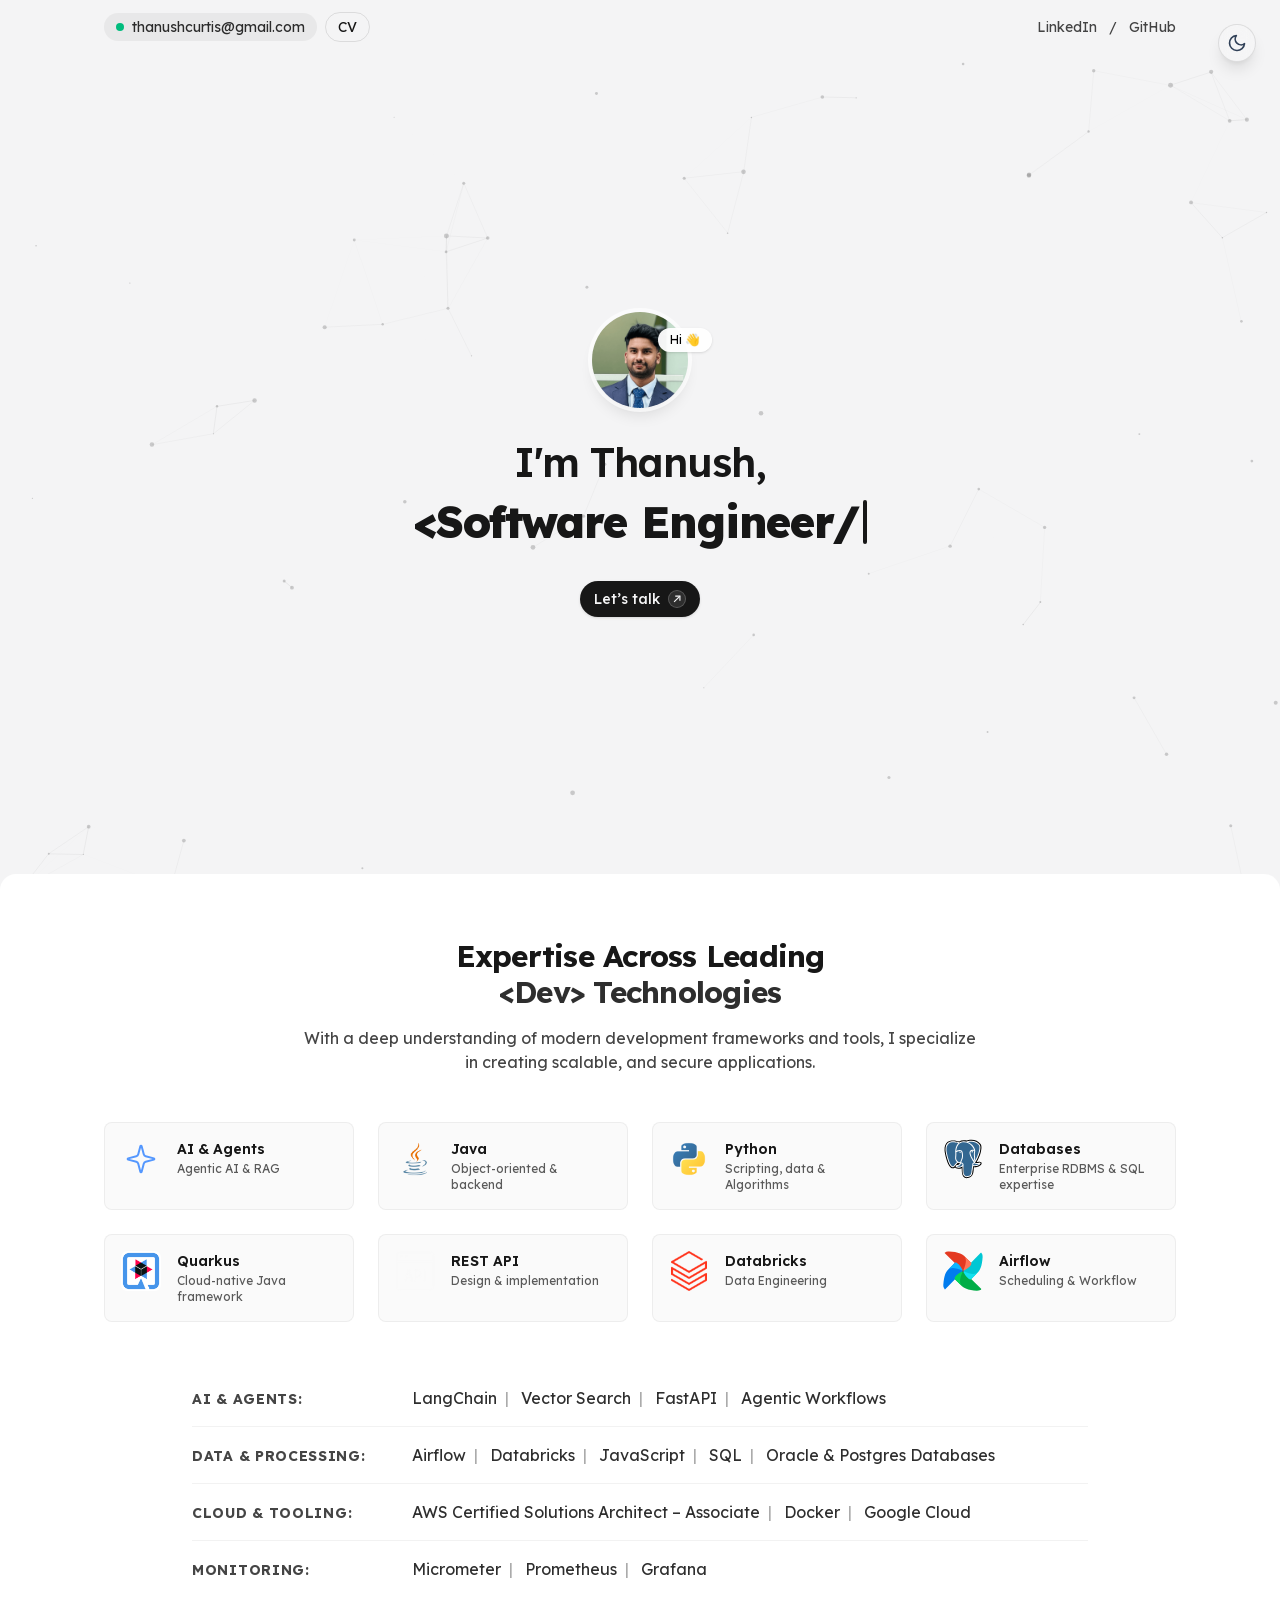
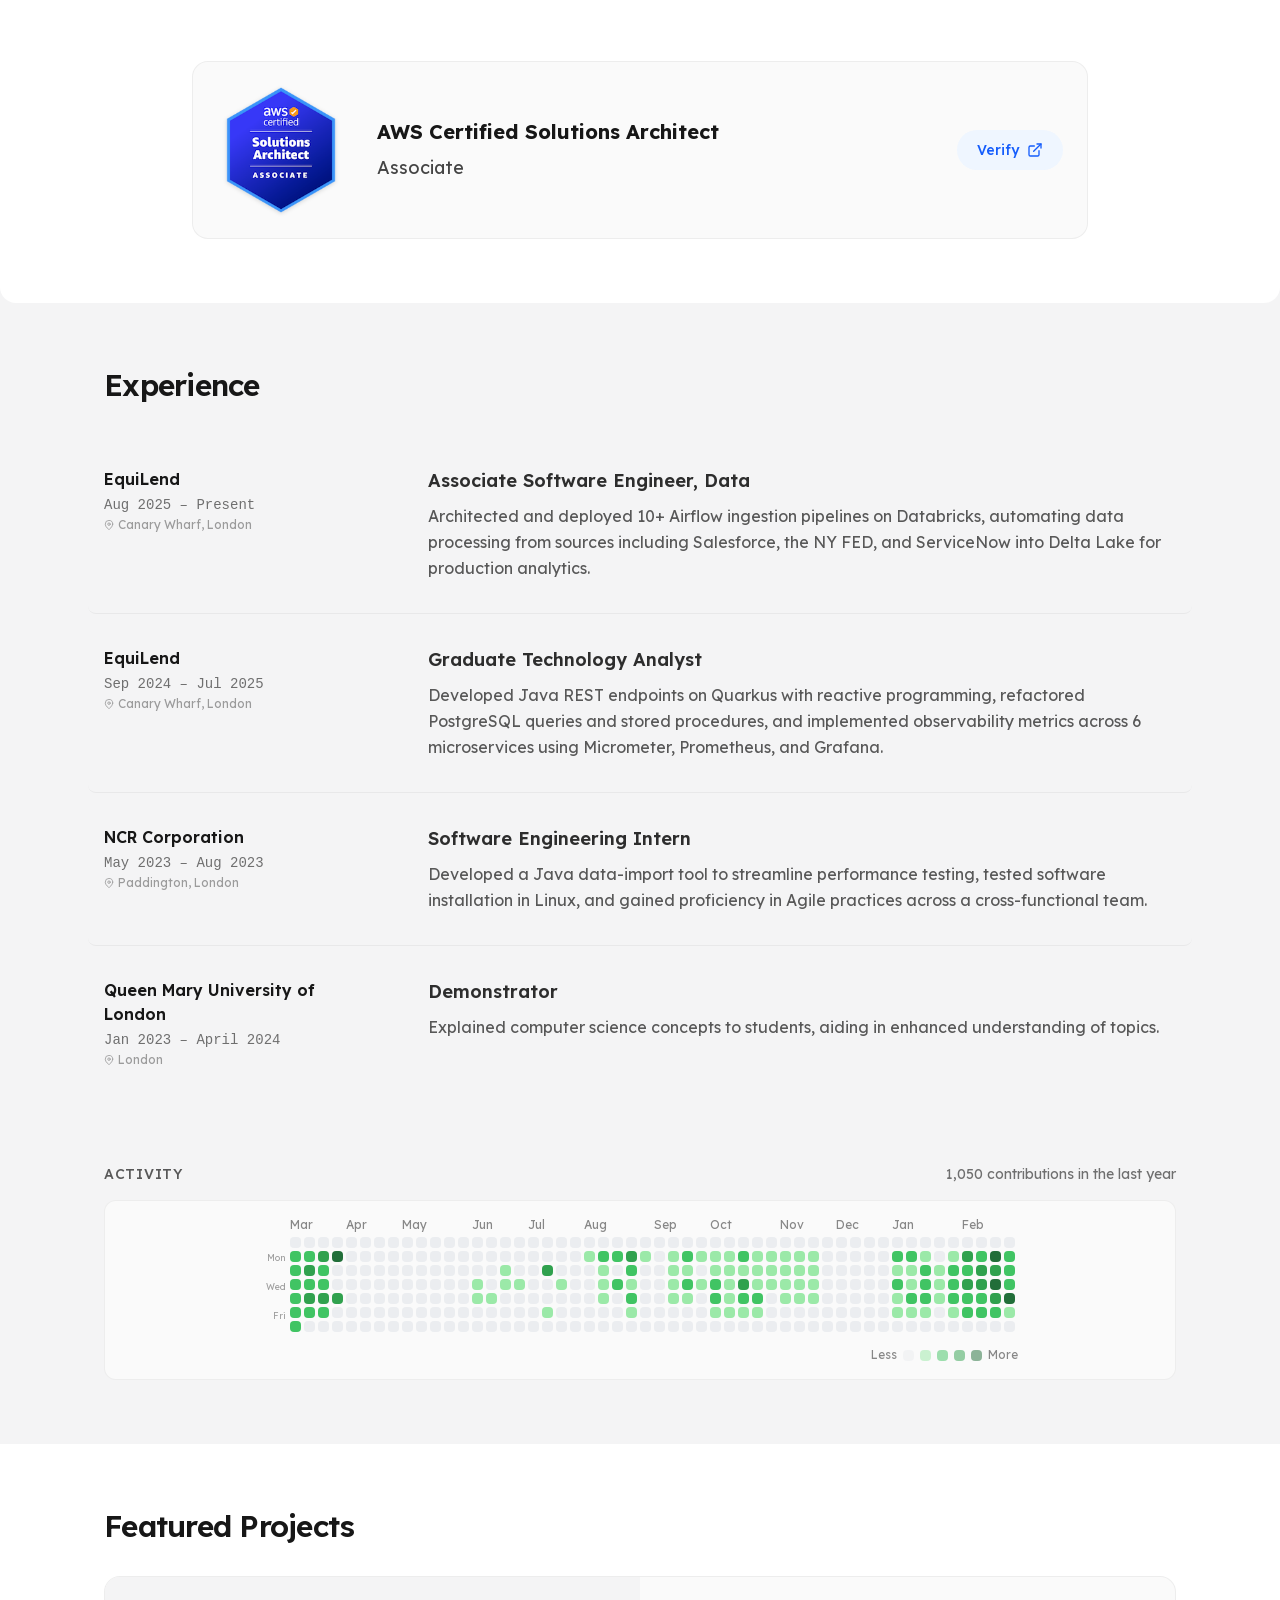
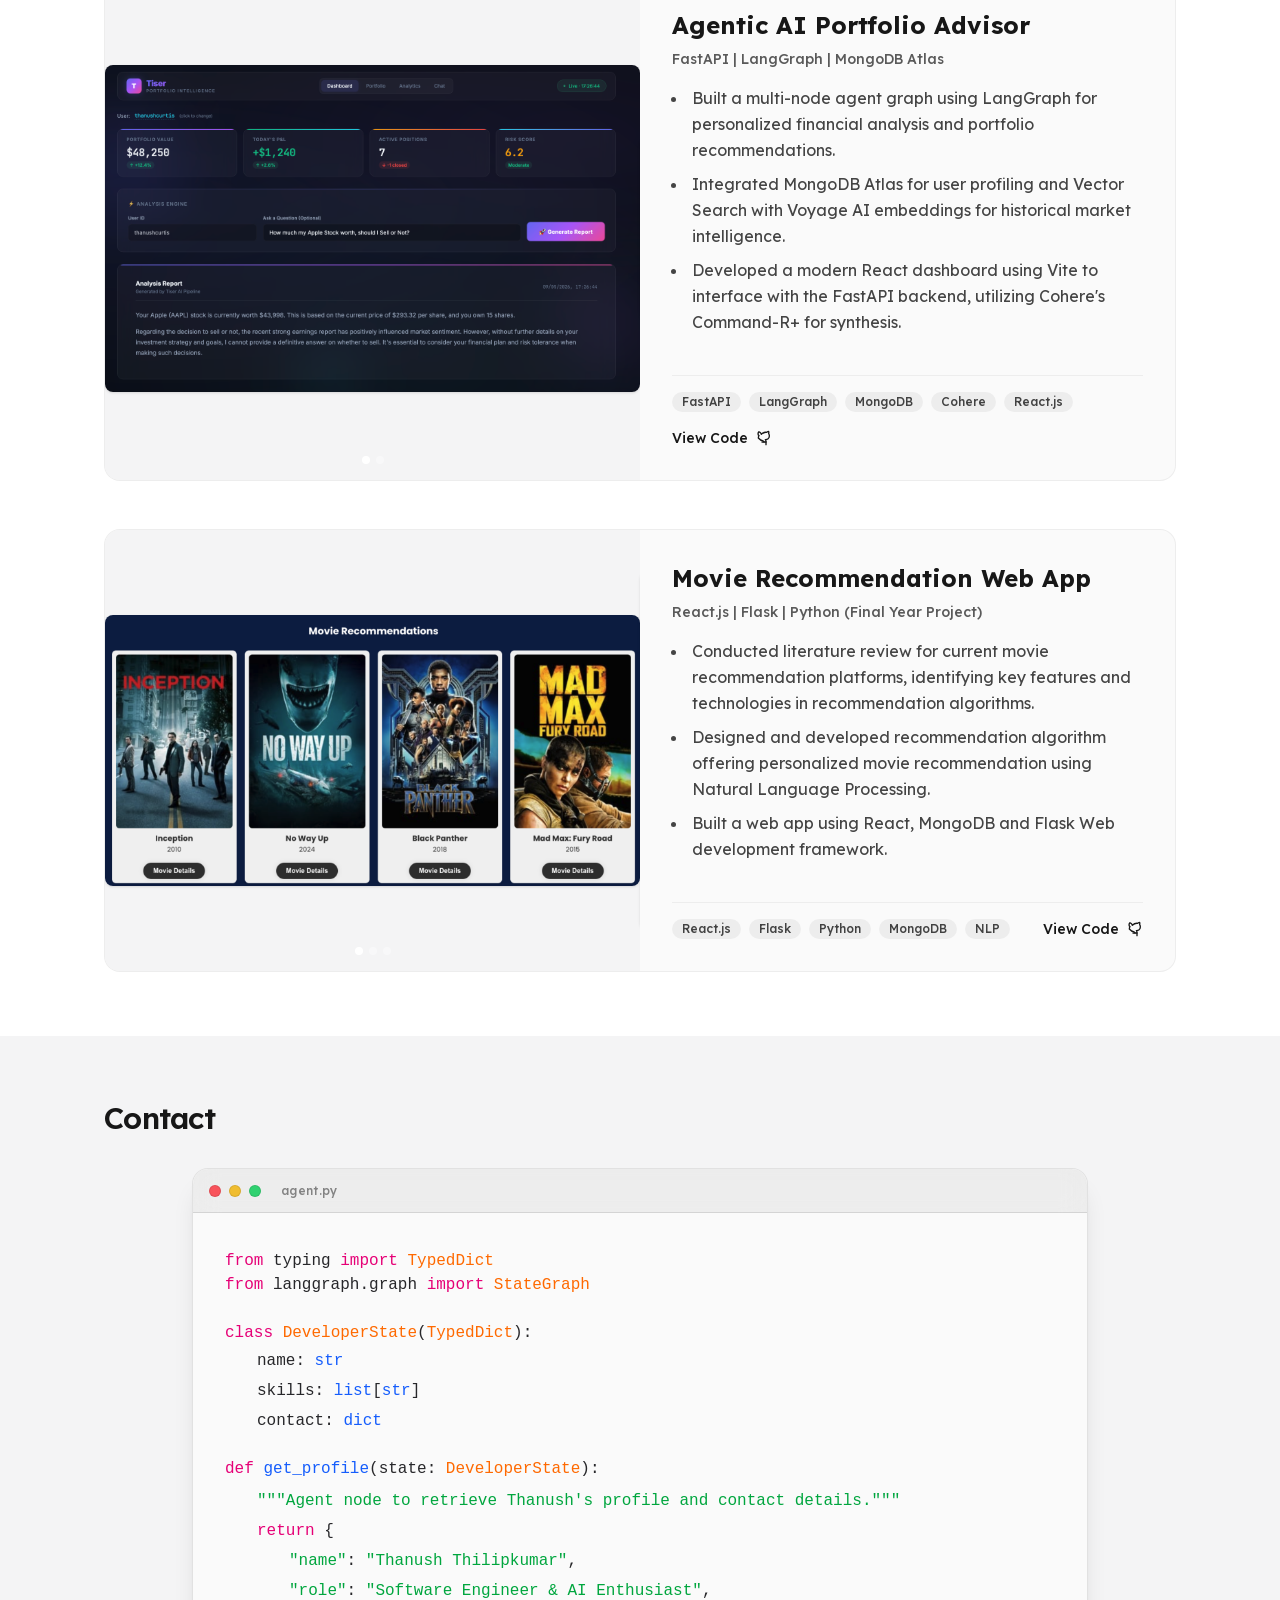
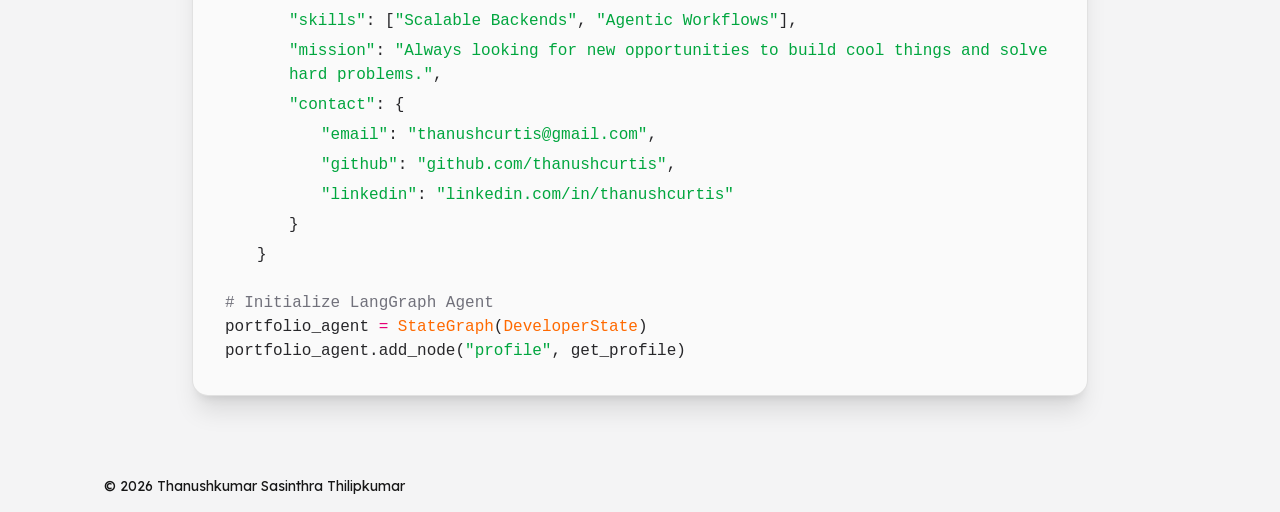
==== commit d28c7ccc: "Updates" ====
--- a/index.html
+++ b/index.html
@@ -1 +1 @@
-<!DOCTYPE html><!--dVQDa_NeYvHsJMYcTIiRT--><html lang="en"><head><meta charSet="utf-8"/><meta name="viewport" content="width=device-width, initial-scale=1"/><link rel="preload" href="/_next/static/media/ca31d6821328a4e9-s.p.8036670a.woff2" as="font" crossorigin="" type="font/woff2"/><link rel="preload" as="image" href="/assets/thanush.png"/><link rel="preload" as="image" href="/logos/java.png"/><link rel="preload" as="image" href="/logos/python.png"/><link rel="preload" as="image" href="/logos/postgresql-original.svg"/><link rel="preload" as="image" href="/logos/quarkus.png"/><link rel="preload" as="image" href="/logos/rest.png"/><link rel="preload" as="image" href="/logos/databricks.png"/><link rel="preload" as="image" href="/logos/apacheairflow-original.svg"/><link rel="preload" as="image" href="/assets/Portfolio-chat.png"/><link rel="preload" as="image" href="/assets/Live-Stocks.png"/><link rel="stylesheet" href="/_next/static/chunks/887cf9568648769d.css" data-precedence="next"/><link rel="preload" as="script" fetchPriority="low" href="/_next/static/chunks/aaea1e64ef7e0faa.js"/><script src="/_next/static/chunks/f471ac2339220d44.js" async=""></script><script src="/_next/static/chunks/2af9fca721db194b.js" async=""></script><script src="/_next/static/chunks/turbopack-3ffcd44c0a3aad37.js" async=""></script><script src="/_next/static/chunks/9fac4363786a270f.js" async=""></script><script src="/_next/static/chunks/060f9a97930f3d04.js" async=""></script><script src="/_next/static/chunks/0f793a296d89adb3.js" async=""></script><link rel="preload" as="image" href="/assets/Movie-Recommendation.png"/><link rel="preload" as="image" href="/assets/movie_details.png"/><link rel="preload" as="image" href="/assets/Watched_Movies.png"/><link rel="preload" as="image" href="/assets/aws-certified-solutions-architect-associate.png"/><meta name="next-size-adjust" content=""/><title>Thanush Thilipkumar </title><meta name="description" content="Portfolio of Thanush Thilipkumar — projects, skills, and contact."/><meta name="twitter:card" content="summary_large_image"/><meta name="twitter:title" content="Thanush Thilipkumar | Portfolio"/><meta name="twitter:description" content="Experience, skills, and ways to contact Thanush."/><meta name="twitter:image" content="http://localhost:3000/og-image.png"/><link rel="shortcut icon" href="/icon.png"/><link rel="icon" href="/icon.png" type="image/png"/><link rel="apple-touch-icon" href="/icon.png"/><script src="/_next/static/chunks/a6dad97d9634a72d.js" noModule=""></script></head><body class="lexend_99ca8c04-module__K1QbjW__variable antialiased"><div hidden=""><!--$--><!--/$--></div><script>((a,b,c,d,e,f,g,h)=>{let i=document.documentElement,j=["light","dark"];function k(b){var c;(Array.isArray(a)?a:[a]).forEach(a=>{let c="class"===a,d=c&&f?e.map(a=>f[a]||a):e;c?(i.classList.remove(...d),i.classList.add(f&&f[b]?f[b]:b)):i.setAttribute(a,b)}),c=b,h&&j.includes(c)&&(i.style.colorScheme=c)}if(d)k(d);else try{let a=localStorage.getItem(b)||c,d=g&&"system"===a?window.matchMedia("(prefers-color-scheme: dark)").matches?"dark":"light":a;k(d)}catch(a){}})("class","theme","system",null,["light","dark"],null,true,true)</script><div class="font-sans"><div class="w-full py-3"><div class="container mx-auto px-6 flex items-center justify-between text-sm"><div class="flex items-center gap-2"><span class="inline-flex items-center gap-2 rounded-full bg-black/5 dark:bg-white/10 px-3 py-1"><span class="w-2 h-2 rounded-full bg-emerald-500"></span><a href="mailto:thanushcurtis@gmail.com" class="opacity-90">thanushcurtis@gmail.com</a></span><a href="/ThanushkumarCV_2026.pdf" download="Thanushkumar-CV.pdf" class="rounded-full border border-black/10 dark:border-white/15 px-3 py-1 hover:bg-black/5 dark:hover:bg-white/10">CV</a></div><nav class="hidden sm:flex items-center gap-3 opacity-80"><a href="https://www.linkedin.com/in/thanushcurtis/" class="hover:opacity-100" target="_blank" rel="noopener noreferrer">LinkedIn</a><span>/</span><a href="https://github.com/thanushcurtis" class="hover:opacity-100" target="_blank" rel="noopener noreferrer">GitHub</a></nav></div></div><main><section class="w-full min-h-[60vh] sm:min-h-[calc(100vh-80px)] py-16 sm:py-20 flex items-center relative overflow-hidden group"><canvas class="absolute inset-0 z-0 pointer-events-none"></canvas><div class="pointer-events-none absolute inset-0 opacity-0 group-hover:opacity-100 transition-opacity duration-300 z-0" style="background:radial-gradient(600px circle at 0px 0px, rgba(29, 78, 216, 0.15), transparent 80%)"></div><div class="container mx-auto px-6 text-center max-w-3xl relative z-10"><div class="relative w-24 h-24 mx-auto"><img src="/assets/thanush.png" alt="Profile photo" width="96" height="96" loading="eager" class="object-cover rounded-full ring-4 ring-white/70 w-full h-full shadow-lg"/><span class="absolute -right-6 top-4 select-none rounded-full bg-white/95 text-black text-xs px-3 py-1 shadow">Hi <span class="wave-emoji">👋</span></span></div><h1 class="mt-6 text-[32px] sm:text-[40px] font-semibold tracking-tight">I&#x27;m Thanush,</h1><div class="mt-1 text-[34px] sm:text-[44px] font-extrabold tracking-tight flex justify-center items-center h-[41px] sm:h-[53px]"><span class="w-1 h-[34px] sm:h-[44px] bg-foreground ml-1 animate-pulse rounded-sm"></span></div><div class="mt-8"><a href="mailto:thanushcurtis@gmail.com" class="group/btn inline-flex items-center gap-2 px-3.5 py-2 rounded-full bg-foreground text-background text-sm font-medium hover:opacity-90 shadow-sm transition-transform hover:scale-105">Let’s talk<span class="inline-flex items-center justify-center w-4.5 h-4.5 rounded-full border border-white/20 bg-white/10"><svg viewBox="0 0 24 24" class="w-3.5 h-3.5 transition-transform duration-300 ease-out group-hover/btn:rotate-45" fill="none" stroke="currentColor" stroke-width="2"><path d="M7 17L17 7"></path><path d="M9 7h8v8"></path></svg></span></a></div></div></section><section id="expertise" class="w-full py-16 bg-white dark:bg-zinc-900 rounded-2xl"><div class="container mx-auto px-6"><div class="flex flex-col gap-16"><div><div class="text-center mb-12"><h2 class="text-3xl font-bold tracking-tight">Expertise Across Leading<br/><span class="text-foreground/90">&lt;Dev&gt; Technologies</span></h2><p class="mt-4 max-w-2xl mx-auto opacity-80">With a deep understanding of modern development frameworks and tools, I specialize in creating scalable, and secure applications.</p></div><div class="grid grid-cols-1 sm:grid-cols-2 md:grid-cols-3 lg:grid-cols-4 gap-6"><div class="flex items-start gap-4 p-4 rounded-lg border border-black/5 dark:border-white/10 bg-zinc-50 dark:bg-zinc-800/50 hover:bg-zinc-100 dark:hover:bg-zinc-800 transition-colors"><div class="shrink-0 text-foreground/80"><div class="w-10 h-10 rounded-md flex items-center justify-center overflow-hidden bg-transparent"><svg xmlns="http://www.w3.org/2000/svg" viewBox="0 0 24 24" fill="none" stroke="currentColor" stroke-width="1.5" stroke-linecap="round" stroke-linejoin="round" class="w-8 h-8 opacity-80 text-blue-500"><path d="M9.937 15.5A2 2 0 0 0 8.5 14.063l-6.135-1.582a.5.5 0 0 1 0-.962L8.5 9.936A2 2 0 0 0 9.937 8.5l1.582-6.135a.5.5 0 0 1 .963 0L14.063 8.5A2 2 0 0 0 15.5 9.937l6.135 1.581a.5.5 0 0 1 0 .964L15.5 14.063a2 2 0 0 0-1.437 1.437l-1.582 6.135a.5.5 0 0 1-.963 0z"></path></svg></div></div><div><h3 class="font-semibold text-sm">AI &amp; Agents</h3><p class="text-xs opacity-70 leading-4 mt-0.5">Agentic AI &amp; RAG</p></div></div><div class="flex items-start gap-4 p-4 rounded-lg border border-black/5 dark:border-white/10 bg-zinc-50 dark:bg-zinc-800/50 hover:bg-zinc-100 dark:hover:bg-zinc-800 transition-colors"><div class="shrink-0 text-foreground/80"><div class="w-10 h-10 rounded-md flex items-center justify-center overflow-hidden bg-transparent"><img src="/logos/java.png" alt="Java" class="w-10 h-10 object-contain"/></div></div><div><h3 class="font-semibold text-sm">Java</h3><p class="text-xs opacity-70 leading-4 mt-0.5">Object-oriented &amp; backend</p></div></div><div class="flex items-start gap-4 p-4 rounded-lg border border-black/5 dark:border-white/10 bg-zinc-50 dark:bg-zinc-800/50 hover:bg-zinc-100 dark:hover:bg-zinc-800 transition-colors"><div class="shrink-0 text-foreground/80"><div class="w-10 h-10 rounded-md flex items-center justify-center overflow-hidden bg-transparent"><img src="/logos/python.png" alt="Python" class="w-10 h-10 object-contain"/></div></div><div><h3 class="font-semibold text-sm">Python</h3><p class="text-xs opacity-70 leading-4 mt-0.5">Scripting, data &amp; Algorithms</p></div></div><div class="flex items-start gap-4 p-4 rounded-lg border border-black/5 dark:border-white/10 bg-zinc-50 dark:bg-zinc-800/50 hover:bg-zinc-100 dark:hover:bg-zinc-800 transition-colors"><div class="shrink-0 text-foreground/80"><div class="w-10 h-10 rounded-md flex items-center justify-center overflow-hidden bg-transparent"><img src="/logos/postgresql-original.svg" alt="Databases" class="w-10 h-10 object-contain"/></div></div><div><h3 class="font-semibold text-sm">Databases</h3><p class="text-xs opacity-70 leading-4 mt-0.5">Enterprise RDBMS &amp; SQL expertise</p></div></div><div class="flex items-start gap-4 p-4 rounded-lg border border-black/5 dark:border-white/10 bg-zinc-50 dark:bg-zinc-800/50 hover:bg-zinc-100 dark:hover:bg-zinc-800 transition-colors"><div class="shrink-0 text-foreground/80"><div class="w-10 h-10 rounded-md flex items-center justify-center overflow-hidden bg-transparent"><img src="/logos/quarkus.png" alt="Quarkus" class="w-10 h-10 object-contain"/></div></div><div><h3 class="font-semibold text-sm">Quarkus</h3><p class="text-xs opacity-70 leading-4 mt-0.5">Cloud-native Java framework</p></div></div><div class="flex items-start gap-4 p-4 rounded-lg border border-black/5 dark:border-white/10 bg-zinc-50 dark:bg-zinc-800/50 hover:bg-zinc-100 dark:hover:bg-zinc-800 transition-colors"><div class="shrink-0 text-foreground/80"><div class="w-10 h-10 rounded-md flex items-center justify-center overflow-hidden bg-transparent"><img src="/logos/rest.png" alt="REST API" class="w-10 h-10 object-contain"/></div></div><div><h3 class="font-semibold text-sm">REST API</h3><p class="text-xs opacity-70 leading-4 mt-0.5">Design &amp; implementation</p></div></div><div class="flex items-start gap-4 p-4 rounded-lg border border-black/5 dark:border-white/10 bg-zinc-50 dark:bg-zinc-800/50 hover:bg-zinc-100 dark:hover:bg-zinc-800 transition-colors"><div class="shrink-0 text-foreground/80"><div class="w-10 h-10 rounded-md flex items-center justify-center overflow-hidden bg-transparent"><img src="/logos/databricks.png" alt="Databricks" class="w-10 h-10 object-contain"/></div></div><div><h3 class="font-semibold text-sm">Databricks</h3><p class="text-xs opacity-70 leading-4 mt-0.5">Data Engineering</p></div></div><div class="flex items-start gap-4 p-4 rounded-lg border border-black/5 dark:border-white/10 bg-zinc-50 dark:bg-zinc-800/50 hover:bg-zinc-100 dark:hover:bg-zinc-800 transition-colors"><div class="shrink-0 text-foreground/80"><div class="w-10 h-10 rounded-md flex items-center justify-center overflow-hidden bg-transparent"><img src="/logos/apacheairflow-original.svg" alt="Airflow" class="w-10 h-10 object-contain"/></div></div><div><h3 class="font-semibold text-sm">Airflow</h3><p class="text-xs opacity-70 leading-4 mt-0.5">Scheduling &amp; Workflow </p></div></div></div></div><div class="flex flex-col gap-16"><div><div class="space-y-4 max-w-4xl mx-auto"><div class="flex flex-col sm:flex-row sm:items-baseline gap-2 sm:gap-10 border-b border-black/5 dark:border-white/5 pb-4 last:border-0"><h4 class="text-sm font-bold min-w-[180px] uppercase tracking-wider opacity-80">AI &amp; Agents<!-- -->:</h4><div class="flex flex-wrap gap-x-2 gap-y-1"><span class="text-base text-foreground/90">LangChain<span class="mx-1 opacity-40"> | </span></span><span class="text-base text-foreground/90">Vector Search<span class="mx-1 opacity-40"> | </span></span><span class="text-base text-foreground/90">FastAPI<span class="mx-1 opacity-40"> | </span></span><span class="text-base text-foreground/90">Agentic Workflows</span></div></div><div class="flex flex-col sm:flex-row sm:items-baseline gap-2 sm:gap-10 border-b border-black/5 dark:border-white/5 pb-4 last:border-0"><h4 class="text-sm font-bold min-w-[180px] uppercase tracking-wider opacity-80">Data &amp; Processing<!-- -->:</h4><div class="flex flex-wrap gap-x-2 gap-y-1"><span class="text-base text-foreground/90">Airflow<span class="mx-1 opacity-40"> | </span></span><span class="text-base text-foreground/90">Databricks<span class="mx-1 opacity-40"> | </span></span><span class="text-base text-foreground/90">JavaScript<span class="mx-1 opacity-40"> | </span></span><span class="text-base text-foreground/90">SQL<span class="mx-1 opacity-40"> | </span></span><span class="text-base text-foreground/90">Oracle &amp; Postgres Databases</span></div></div><div class="flex flex-col sm:flex-row sm:items-baseline gap-2 sm:gap-10 border-b border-black/5 dark:border-white/5 pb-4 last:border-0"><h4 class="text-sm font-bold min-w-[180px] uppercase tracking-wider opacity-80">Cloud &amp; Tooling<!-- -->:</h4><div class="flex flex-wrap gap-x-2 gap-y-1"><span class="text-base text-foreground/90">AWS Certified Solutions Architect – Associate<span class="mx-1 opacity-40"> | </span></span><span class="text-base text-foreground/90">Docker<span class="mx-1 opacity-40"> | </span></span><span class="text-base text-foreground/90">Google Cloud</span></div></div><div class="flex flex-col sm:flex-row sm:items-baseline gap-2 sm:gap-10 border-b border-black/5 dark:border-white/5 pb-4 last:border-0"><h4 class="text-sm font-bold min-w-[180px] uppercase tracking-wider opacity-80">Monitoring<!-- -->:</h4><div class="flex flex-wrap gap-x-2 gap-y-1"><span class="text-base text-foreground/90">Micrometer<span class="mx-1 opacity-40"> | </span></span><span class="text-base text-foreground/90">Prometheus<span class="mx-1 opacity-40"> | </span></span><span class="text-base text-foreground/90">Grafana</span></div></div></div></div><div class="flex justify-center w-full"><a href="https://www.credly.com/badges/88e9cd17-68d8-4959-973c-7324ede5a736/public_url" target="_blank" rel="noopener noreferrer" class="group flex flex-col md:flex-row items-center gap-8 p-6 bg-zinc-50 dark:bg-zinc-800/30 rounded-2xl border border-black/5 dark:border-white/10 hover:border-blue-500/30 transition-all hover:bg-zinc-100 dark:hover:bg-zinc-800/50 cursor-pointer w-full max-w-4xl mx-auto"><div class="relative w-32 h-32 flex-shrink-0 transform group-hover:scale-105 transition-transform duration-300"><img src="/assets/aws-certified-solutions-architect-associate.png" alt="AWS Certified Solutions Architect - Associate" class="object-contain w-full h-full drop-shadow-sm"/></div><div class="flex-grow text-center md:text-left space-y-2"><h3 class="text-xl font-bold group-hover:text-blue-600 dark:group-hover:text-blue-400 transition-colors">AWS Certified Solutions Architect</h3><p class="text-lg opacity-80">Associate</p></div><div class="flex-shrink-0 flex items-center gap-2 text-sm font-medium text-blue-600 dark:text-blue-400 bg-blue-50 dark:bg-blue-900/20 px-5 py-2.5 rounded-full transition-colors group-hover:bg-blue-100 dark:group-hover:bg-blue-900/30">Verify<svg xmlns="http://www.w3.org/2000/svg" width="16" height="16" viewBox="0 0 24 24" fill="none" stroke="currentColor" stroke-width="2" stroke-linecap="round" stroke-linejoin="round"><path d="M18 13v6a2 2 0 0 1-2 2H5a2 2 0 0 1-2-2V8a2 2 0 0 1 2-2h6"></path><polyline points="15 3 21 3 21 9"></polyline><line x1="10" y1="14" x2="21" y2="3"></line></svg></div></a></div></div></div></div></section><section id="experience" class="w-full py-16 "><div class="container mx-auto px-6"><h2 class="text-2xl sm:text-3xl font-semibold tracking-tight mb-8">Experience</h2><div class="space-y-0"><div class="group relative flex flex-col sm:flex-row gap-4 sm:gap-8 py-8 border-b border-black/5 dark:border-white/5 last:border-0 hover:bg-black/[0.02] dark:hover:bg-white/[0.02] -mx-4 px-4 rounded-lg transition-colors"><div class="sm:w-1/4 shrink-0"><div class="font-semibold text-base">EquiLend</div><div class="text-sm opacity-60 mt-1 font-mono">Aug 2025 – Present</div><div class="text-xs opacity-40 mt-0.5 flex items-center gap-1"><svg xmlns="http://www.w3.org/2000/svg" width="10" height="10" viewBox="0 0 24 24" fill="none" stroke="currentColor" stroke-width="2" stroke-linecap="round" stroke-linejoin="round"><path d="M21 10c0 7-9 13-9 13s-9-6-9-13a9 9 0 0 1 18 0z"></path><circle cx="12" cy="10" r="3"></circle></svg>Canary Wharf, London</div></div><div class="sm:w-3/4 sm:pl-6"><h3 class="text-lg font-semibold text-foreground/90 mb-2">Associate Software Engineer, Data</h3><p class="text-sm sm:text-base opacity-70 leading-relaxed">Architected and deployed 10+ Airflow ingestion pipelines on Databricks, automating data processing from sources including Salesforce, the NY FED, and ServiceNow into Delta Lake for production analytics.</p></div></div><div class="group relative flex flex-col sm:flex-row gap-4 sm:gap-8 py-8 border-b border-black/5 dark:border-white/5 last:border-0 hover:bg-black/[0.02] dark:hover:bg-white/[0.02] -mx-4 px-4 rounded-lg transition-colors"><div class="sm:w-1/4 shrink-0"><div class="font-semibold text-base">EquiLend</div><div class="text-sm opacity-60 mt-1 font-mono">Sep 2024 – Jul 2025</div><div class="text-xs opacity-40 mt-0.5 flex items-center gap-1"><svg xmlns="http://www.w3.org/2000/svg" width="10" height="10" viewBox="0 0 24 24" fill="none" stroke="currentColor" stroke-width="2" stroke-linecap="round" stroke-linejoin="round"><path d="M21 10c0 7-9 13-9 13s-9-6-9-13a9 9 0 0 1 18 0z"></path><circle cx="12" cy="10" r="3"></circle></svg>Canary Wharf, London</div></div><div class="sm:w-3/4 sm:pl-6"><h3 class="text-lg font-semibold text-foreground/90 mb-2">Graduate Technology Analyst</h3><p class="text-sm sm:text-base opacity-70 leading-relaxed">Developed Java REST endpoints on Quarkus with reactive programming, refactored PostgreSQL queries and stored procedures, and implemented observability metrics across 6 microservices using Micrometer, Prometheus, and Grafana.</p></div></div><div class="group relative flex flex-col sm:flex-row gap-4 sm:gap-8 py-8 border-b border-black/5 dark:border-white/5 last:border-0 hover:bg-black/[0.02] dark:hover:bg-white/[0.02] -mx-4 px-4 rounded-lg transition-colors"><div class="sm:w-1/4 shrink-0"><div class="font-semibold text-base">NCR Corporation</div><div class="text-sm opacity-60 mt-1 font-mono">May 2023 – Aug 2023</div><div class="text-xs opacity-40 mt-0.5 flex items-center gap-1"><svg xmlns="http://www.w3.org/2000/svg" width="10" height="10" viewBox="0 0 24 24" fill="none" stroke="currentColor" stroke-width="2" stroke-linecap="round" stroke-linejoin="round"><path d="M21 10c0 7-9 13-9 13s-9-6-9-13a9 9 0 0 1 18 0z"></path><circle cx="12" cy="10" r="3"></circle></svg>Paddington, London</div></div><div class="sm:w-3/4 sm:pl-6"><h3 class="text-lg font-semibold text-foreground/90 mb-2">Software Engineering Intern</h3><p class="text-sm sm:text-base opacity-70 leading-relaxed">Developed a Java data-import tool to streamline performance testing, tested software installation in Linux, and gained proficiency in Agile practices across a cross-functional team.</p></div></div><div class="group relative flex flex-col sm:flex-row gap-4 sm:gap-8 py-8 border-b border-black/5 dark:border-white/5 last:border-0 hover:bg-black/[0.02] dark:hover:bg-white/[0.02] -mx-4 px-4 rounded-lg transition-colors"><div class="sm:w-1/4 shrink-0"><div class="font-semibold text-base">Queen Mary University of London</div><div class="text-sm opacity-60 mt-1 font-mono">Jan 2023 – April 2024</div><div class="text-xs opacity-40 mt-0.5 flex items-center gap-1"><svg xmlns="http://www.w3.org/2000/svg" width="10" height="10" viewBox="0 0 24 24" fill="none" stroke="currentColor" stroke-width="2" stroke-linecap="round" stroke-linejoin="round"><path d="M21 10c0 7-9 13-9 13s-9-6-9-13a9 9 0 0 1 18 0z"></path><circle cx="12" cy="10" r="3"></circle></svg>London</div></div><div class="sm:w-3/4 sm:pl-6"><h3 class="text-lg font-semibold text-foreground/90 mb-2">Demonstrator</h3><p class="text-sm sm:text-base opacity-70 leading-relaxed">Explained computer science concepts to students, aiding in enhanced understanding of topics.</p></div></div></div><div class="mt-16"><div class="flex items-center justify-between mb-4"><h3 class="text-sm font-medium opacity-70 uppercase tracking-wider">Activity</h3><span class="text-sm opacity-60">1,050<!-- --> contributions in the last year</span></div><div class="rounded-xl border border-black/5 dark:border-white/10 bg-zinc-50 dark:bg-zinc-800/50 p-4 overflow-x-auto"><div style="width:756px;position:relative;margin:0 auto"><div style="height:16px;position:relative;margin-left:28px;margin-bottom:4px"><span class="text-xs opacity-50 absolute" style="left:0">Mar</span><span class="text-xs opacity-50 absolute" style="left:56px">Apr</span><span class="text-xs opacity-50 absolute" style="left:112px">May</span><span class="text-xs opacity-50 absolute" style="left:182px">Jun</span><span class="text-xs opacity-50 absolute" style="left:238px">Jul</span><span class="text-xs opacity-50 absolute" style="left:294px">Aug</span><span class="text-xs opacity-50 absolute" style="left:364px">Sep</span><span class="text-xs opacity-50 absolute" style="left:420px">Oct</span><span class="text-xs opacity-50 absolute" style="left:490px">Nov</span><span class="text-xs opacity-50 absolute" style="left:546px">Dec</span><span class="text-xs opacity-50 absolute" style="left:602px">Jan</span><span class="text-xs opacity-50 absolute" style="left:672px">Feb</span></div><div class="flex gap-0"><div class="flex flex-col justify-between text-xs opacity-40 shrink-0" style="width:28px;height:98px"><span class="leading-[11px] text-right pr-1" style="font-size:9px;height:11px"></span><span class="leading-[11px] text-right pr-1" style="font-size:9px;height:11px">Mon</span><span class="leading-[11px] text-right pr-1" style="font-size:9px;height:11px"></span><span class="leading-[11px] text-right pr-1" style="font-size:9px;height:11px">Wed</span><span class="leading-[11px] text-right pr-1" style="font-size:9px;height:11px"></span><span class="leading-[11px] text-right pr-1" style="font-size:9px;height:11px">Fri</span><span class="leading-[11px] text-right pr-1" style="font-size:9px;height:11px"></span></div><div class="flex" style="gap:3px"><div class="flex flex-col" style="gap:3px"><div class="rounded-sm" style="width:11px;height:11px;background-color:#ebedf0"></div><div class="rounded-sm" style="width:11px;height:11px;background-color:#40c463"></div><div class="rounded-sm" style="width:11px;height:11px;background-color:#40c463"></div><div class="rounded-sm" style="width:11px;height:11px;background-color:#40c463"></div><div class="rounded-sm" style="width:11px;height:11px;background-color:#40c463"></div><div class="rounded-sm" style="width:11px;height:11px;background-color:#40c463"></div><div class="rounded-sm" style="width:11px;height:11px;background-color:#40c463"></div></div><div class="flex flex-col" style="gap:3px"><div class="rounded-sm" style="width:11px;height:11px;background-color:#ebedf0"></div><div class="rounded-sm" style="width:11px;height:11px;background-color:#40c463"></div><div class="rounded-sm" style="width:11px;height:11px;background-color:#30a14e"></div><div class="rounded-sm" style="width:11px;height:11px;background-color:#40c463"></div><div class="rounded-sm" style="width:11px;height:11px;background-color:#30a14e"></div><div class="rounded-sm" style="width:11px;height:11px;background-color:#40c463"></div><div class="rounded-sm" style="width:11px;height:11px;background-color:#ebedf0"></div></div><div class="flex flex-col" style="gap:3px"><div class="rounded-sm" style="width:11px;height:11px;background-color:#ebedf0"></div><div class="rounded-sm" style="width:11px;height:11px;background-color:#30a14e"></div><div class="rounded-sm" style="width:11px;height:11px;background-color:#40c463"></div><div class="rounded-sm" style="width:11px;height:11px;background-color:#40c463"></div><div class="rounded-sm" style="width:11px;height:11px;background-color:#30a14e"></div><div class="rounded-sm" style="width:11px;height:11px;background-color:#40c463"></div><div class="rounded-sm" style="width:11px;height:11px;background-color:#ebedf0"></div></div><div class="flex flex-col" style="gap:3px"><div class="rounded-sm" style="width:11px;height:11px;background-color:#ebedf0"></div><div class="rounded-sm" style="width:11px;height:11px;background-color:#216e39"></div><div class="rounded-sm" style="width:11px;height:11px;background-color:#ebedf0"></div><div class="rounded-sm" style="width:11px;height:11px;background-color:#ebedf0"></div><div class="rounded-sm" style="width:11px;height:11px;background-color:#30a14e"></div><div class="rounded-sm" style="width:11px;height:11px;background-color:#ebedf0"></div><div class="rounded-sm" style="width:11px;height:11px;background-color:#ebedf0"></div></div><div class="flex flex-col" style="gap:3px"><div class="rounded-sm" style="width:11px;height:11px;background-color:#ebedf0"></div><div class="rounded-sm" style="width:11px;height:11px;background-color:#ebedf0"></div><div class="rounded-sm" style="width:11px;height:11px;background-color:#ebedf0"></div><div class="rounded-sm" style="width:11px;height:11px;background-color:#ebedf0"></div><div class="rounded-sm" style="width:11px;height:11px;background-color:#ebedf0"></div><div class="rounded-sm" style="width:11px;height:11px;background-color:#ebedf0"></div><div class="rounded-sm" style="width:11px;height:11px;background-color:#ebedf0"></div></div><div class="flex flex-col" style="gap:3px"><div class="rounded-sm" style="width:11px;height:11px;background-color:#ebedf0"></div><div class="rounded-sm" style="width:11px;height:11px;background-color:#ebedf0"></div><div class="rounded-sm" style="width:11px;height:11px;background-color:#ebedf0"></div><div class="rounded-sm" style="width:11px;height:11px;background-color:#ebedf0"></div><div class="rounded-sm" style="width:11px;height:11px;background-color:#ebedf0"></div><div class="rounded-sm" style="width:11px;height:11px;background-color:#ebedf0"></div><div class="rounded-sm" style="width:11px;height:11px;background-color:#ebedf0"></div></div><div class="flex flex-col" style="gap:3px"><div class="rounded-sm" style="width:11px;height:11px;background-color:#ebedf0"></div><div class="rounded-sm" style="width:11px;height:11px;background-color:#ebedf0"></div><div class="rounded-sm" style="width:11px;height:11px;background-color:#ebedf0"></div><div class="rounded-sm" style="width:11px;height:11px;background-color:#ebedf0"></div><div class="rounded-sm" style="width:11px;height:11px;background-color:#ebedf0"></div><div class="rounded-sm" style="width:11px;height:11px;background-color:#ebedf0"></div><div class="rounded-sm" style="width:11px;height:11px;background-color:#ebedf0"></div></div><div class="flex flex-col" style="gap:3px"><div class="rounded-sm" style="width:11px;height:11px;background-color:#ebedf0"></div><div class="rounded-sm" style="width:11px;height:11px;background-color:#ebedf0"></div><div class="rounded-sm" style="width:11px;height:11px;background-color:#ebedf0"></div><div class="rounded-sm" style="width:11px;height:11px;background-color:#ebedf0"></div><div class="rounded-sm" style="width:11px;height:11px;background-color:#ebedf0"></div><div class="rounded-sm" style="width:11px;height:11px;background-color:#ebedf0"></div><div class="rounded-sm" style="width:11px;height:11px;background-color:#ebedf0"></div></div><div class="flex flex-col" style="gap:3px"><div class="rounded-sm" style="width:11px;height:11px;background-color:#ebedf0"></div><div class="rounded-sm" style="width:11px;height:11px;background-color:#ebedf0"></div><div class="rounded-sm" style="width:11px;height:11px;background-color:#ebedf0"></div><div class="rounded-sm" style="width:11px;height:11px;background-color:#ebedf0"></div><div class="rounded-sm" style="width:11px;height:11px;background-color:#ebedf0"></div><div class="rounded-sm" style="width:11px;height:11px;background-color:#ebedf0"></div><div class="rounded-sm" style="width:11px;height:11px;background-color:#ebedf0"></div></div><div class="flex flex-col" style="gap:3px"><div class="rounded-sm" style="width:11px;height:11px;background-color:#ebedf0"></div><div class="rounded-sm" style="width:11px;height:11px;background-color:#ebedf0"></div><div class="rounded-sm" style="width:11px;height:11px;background-color:#ebedf0"></div><div class="rounded-sm" style="width:11px;height:11px;background-color:#ebedf0"></div><div class="rounded-sm" style="width:11px;height:11px;background-color:#ebedf0"></div><div class="rounded-sm" style="width:11px;height:11px;background-color:#ebedf0"></div><div class="rounded-sm" style="width:11px;height:11px;background-color:#ebedf0"></div></div><div class="flex flex-col" style="gap:3px"><div class="rounded-sm" style="width:11px;height:11px;background-color:#ebedf0"></div><div class="rounded-sm" style="width:11px;height:11px;background-color:#ebedf0"></div><div class="rounded-sm" style="width:11px;height:11px;background-color:#ebedf0"></div><div class="rounded-sm" style="width:11px;height:11px;background-color:#ebedf0"></div><div class="rounded-sm" style="width:11px;height:11px;background-color:#ebedf0"></div><div class="rounded-sm" style="width:11px;height:11px;background-color:#ebedf0"></div><div class="rounded-sm" style="width:11px;height:11px;background-color:#ebedf0"></div></div><div class="flex flex-col" style="gap:3px"><div class="rounded-sm" style="width:11px;height:11px;background-color:#ebedf0"></div><div class="rounded-sm" style="width:11px;height:11px;background-color:#ebedf0"></div><div class="rounded-sm" style="width:11px;height:11px;background-color:#ebedf0"></div><div class="rounded-sm" style="width:11px;height:11px;background-color:#ebedf0"></div><div class="rounded-sm" style="width:11px;height:11px;background-color:#ebedf0"></div><div class="rounded-sm" style="width:11px;height:11px;background-color:#ebedf0"></div><div class="rounded-sm" style="width:11px;height:11px;background-color:#ebedf0"></div></div><div class="flex flex-col" style="gap:3px"><div class="rounded-sm" style="width:11px;height:11px;background-color:#ebedf0"></div><div class="rounded-sm" style="width:11px;height:11px;background-color:#ebedf0"></div><div class="rounded-sm" style="width:11px;height:11px;background-color:#ebedf0"></div><div class="rounded-sm" style="width:11px;height:11px;background-color:#ebedf0"></div><div class="rounded-sm" style="width:11px;height:11px;background-color:#ebedf0"></div><div class="rounded-sm" style="width:11px;height:11px;background-color:#ebedf0"></div><div class="rounded-sm" style="width:11px;height:11px;background-color:#ebedf0"></div></div><div class="flex flex-col" style="gap:3px"><div class="rounded-sm" style="width:11px;height:11px;background-color:#ebedf0"></div><div class="rounded-sm" style="width:11px;height:11px;background-color:#ebedf0"></div><div class="rounded-sm" style="width:11px;height:11px;background-color:#ebedf0"></div><div class="rounded-sm" style="width:11px;height:11px;background-color:#9be9a8"></div><div class="rounded-sm" style="width:11px;height:11px;background-color:#9be9a8"></div><div class="rounded-sm" style="width:11px;height:11px;background-color:#ebedf0"></div><div class="rounded-sm" style="width:11px;height:11px;background-color:#ebedf0"></div></div><div class="flex flex-col" style="gap:3px"><div class="rounded-sm" style="width:11px;height:11px;background-color:#ebedf0"></div><div class="rounded-sm" style="width:11px;height:11px;background-color:#ebedf0"></div><div class="rounded-sm" style="width:11px;height:11px;background-color:#ebedf0"></div><div class="rounded-sm" style="width:11px;height:11px;background-color:#ebedf0"></div><div class="rounded-sm" style="width:11px;height:11px;background-color:#9be9a8"></div><div class="rounded-sm" style="width:11px;height:11px;background-color:#ebedf0"></div><div class="rounded-sm" style="width:11px;height:11px;background-color:#ebedf0"></div></div><div class="flex flex-col" style="gap:3px"><div class="rounded-sm" style="width:11px;height:11px;background-color:#ebedf0"></div><div class="rounded-sm" style="width:11px;height:11px;background-color:#ebedf0"></div><div class="rounded-sm" style="width:11px;height:11px;background-color:#9be9a8"></div><div class="rounded-sm" style="width:11px;height:11px;background-color:#9be9a8"></div><div class="rounded-sm" style="width:11px;height:11px;background-color:#ebedf0"></div><div class="rounded-sm" style="width:11px;height:11px;background-color:#ebedf0"></div><div class="rounded-sm" style="width:11px;height:11px;background-color:#ebedf0"></div></div><div class="flex flex-col" style="gap:3px"><div class="rounded-sm" style="width:11px;height:11px;background-color:#ebedf0"></div><div class="rounded-sm" style="width:11px;height:11px;background-color:#ebedf0"></div><div class="rounded-sm" style="width:11px;height:11px;background-color:#ebedf0"></div><div class="rounded-sm" style="width:11px;height:11px;background-color:#9be9a8"></div><div class="rounded-sm" style="width:11px;height:11px;background-color:#ebedf0"></div><div class="rounded-sm" style="width:11px;height:11px;background-color:#ebedf0"></div><div class="rounded-sm" style="width:11px;height:11px;background-color:#ebedf0"></div></div><div class="flex flex-col" style="gap:3px"><div class="rounded-sm" style="width:11px;height:11px;background-color:#ebedf0"></div><div class="rounded-sm" style="width:11px;height:11px;background-color:#ebedf0"></div><div class="rounded-sm" style="width:11px;height:11px;background-color:#ebedf0"></div><div class="rounded-sm" style="width:11px;height:11px;background-color:#ebedf0"></div><div class="rounded-sm" style="width:11px;height:11px;background-color:#ebedf0"></div><div class="rounded-sm" style="width:11px;height:11px;background-color:#ebedf0"></div><div class="rounded-sm" style="width:11px;height:11px;background-color:#ebedf0"></div></div><div class="flex flex-col" style="gap:3px"><div class="rounded-sm" style="width:11px;height:11px;background-color:#ebedf0"></div><div class="rounded-sm" style="width:11px;height:11px;background-color:#ebedf0"></div><div class="rounded-sm" style="width:11px;height:11px;background-color:#30a14e"></div><div class="rounded-sm" style="width:11px;height:11px;background-color:#ebedf0"></div><div class="rounded-sm" style="width:11px;height:11px;background-color:#ebedf0"></div><div class="rounded-sm" style="width:11px;height:11px;background-color:#9be9a8"></div><div class="rounded-sm" style="width:11px;height:11px;background-color:#ebedf0"></div></div><div class="flex flex-col" style="gap:3px"><div class="rounded-sm" style="width:11px;height:11px;background-color:#ebedf0"></div><div class="rounded-sm" style="width:11px;height:11px;background-color:#ebedf0"></div><div class="rounded-sm" style="width:11px;height:11px;background-color:#ebedf0"></div><div class="rounded-sm" style="width:11px;height:11px;background-color:#9be9a8"></div><div class="rounded-sm" style="width:11px;height:11px;background-color:#ebedf0"></div><div class="rounded-sm" style="width:11px;height:11px;background-color:#ebedf0"></div><div class="rounded-sm" style="width:11px;height:11px;background-color:#ebedf0"></div></div><div class="flex flex-col" style="gap:3px"><div class="rounded-sm" style="width:11px;height:11px;background-color:#ebedf0"></div><div class="rounded-sm" style="width:11px;height:11px;background-color:#ebedf0"></div><div class="rounded-sm" style="width:11px;height:11px;background-color:#ebedf0"></div><div class="rounded-sm" style="width:11px;height:11px;background-color:#ebedf0"></div><div class="rounded-sm" style="width:11px;height:11px;background-color:#ebedf0"></div><div class="rounded-sm" style="width:11px;height:11px;background-color:#ebedf0"></div><div class="rounded-sm" style="width:11px;height:11px;background-color:#ebedf0"></div></div><div class="flex flex-col" style="gap:3px"><div class="rounded-sm" style="width:11px;height:11px;background-color:#ebedf0"></div><div class="rounded-sm" style="width:11px;height:11px;background-color:#9be9a8"></div><div class="rounded-sm" style="width:11px;height:11px;background-color:#ebedf0"></div><div class="rounded-sm" style="width:11px;height:11px;background-color:#ebedf0"></div><div class="rounded-sm" style="width:11px;height:11px;background-color:#ebedf0"></div><div class="rounded-sm" style="width:11px;height:11px;background-color:#ebedf0"></div><div class="rounded-sm" style="width:11px;height:11px;background-color:#ebedf0"></div></div><div class="flex flex-col" style="gap:3px"><div class="rounded-sm" style="width:11px;height:11px;background-color:#ebedf0"></div><div class="rounded-sm" style="width:11px;height:11px;background-color:#40c463"></div><div class="rounded-sm" style="width:11px;height:11px;background-color:#9be9a8"></div><div class="rounded-sm" style="width:11px;height:11px;background-color:#9be9a8"></div><div class="rounded-sm" style="width:11px;height:11px;background-color:#9be9a8"></div><div class="rounded-sm" style="width:11px;height:11px;background-color:#ebedf0"></div><div class="rounded-sm" style="width:11px;height:11px;background-color:#ebedf0"></div></div><div class="flex flex-col" style="gap:3px"><div class="rounded-sm" style="width:11px;height:11px;background-color:#ebedf0"></div><div class="rounded-sm" style="width:11px;height:11px;background-color:#40c463"></div><div class="rounded-sm" style="width:11px;height:11px;background-color:#ebedf0"></div><div class="rounded-sm" style="width:11px;height:11px;background-color:#40c463"></div><div class="rounded-sm" style="width:11px;height:11px;background-color:#ebedf0"></div><div class="rounded-sm" style="width:11px;height:11px;background-color:#ebedf0"></div><div class="rounded-sm" style="width:11px;height:11px;background-color:#ebedf0"></div></div><div class="flex flex-col" style="gap:3px"><div class="rounded-sm" style="width:11px;height:11px;background-color:#ebedf0"></div><div class="rounded-sm" style="width:11px;height:11px;background-color:#30a14e"></div><div class="rounded-sm" style="width:11px;height:11px;background-color:#40c463"></div><div class="rounded-sm" style="width:11px;height:11px;background-color:#9be9a8"></div><div class="rounded-sm" style="width:11px;height:11px;background-color:#40c463"></div><div class="rounded-sm" style="width:11px;height:11px;background-color:#9be9a8"></div><div class="rounded-sm" style="width:11px;height:11px;background-color:#ebedf0"></div></div><div class="flex flex-col" style="gap:3px"><div class="rounded-sm" style="width:11px;height:11px;background-color:#ebedf0"></div><div class="rounded-sm" style="width:11px;height:11px;background-color:#9be9a8"></div><div class="rounded-sm" style="width:11px;height:11px;background-color:#ebedf0"></div><div class="rounded-sm" style="width:11px;height:11px;background-color:#ebedf0"></div><div class="rounded-sm" style="width:11px;height:11px;background-color:#ebedf0"></div><div class="rounded-sm" style="width:11px;height:11px;background-color:#ebedf0"></div><div class="rounded-sm" style="width:11px;height:11px;background-color:#ebedf0"></div></div><div class="flex flex-col" style="gap:3px"><div class="rounded-sm" style="width:11px;height:11px;background-color:#ebedf0"></div><div class="rounded-sm" style="width:11px;height:11px;background-color:#ebedf0"></div><div class="rounded-sm" style="width:11px;height:11px;background-color:#ebedf0"></div><div class="rounded-sm" style="width:11px;height:11px;background-color:#ebedf0"></div><div class="rounded-sm" style="width:11px;height:11px;background-color:#ebedf0"></div><div class="rounded-sm" style="width:11px;height:11px;background-color:#ebedf0"></div><div class="rounded-sm" style="width:11px;height:11px;background-color:#ebedf0"></div></div><div class="flex flex-col" style="gap:3px"><div class="rounded-sm" style="width:11px;height:11px;background-color:#ebedf0"></div><div class="rounded-sm" style="width:11px;height:11px;background-color:#9be9a8"></div><div class="rounded-sm" style="width:11px;height:11px;background-color:#9be9a8"></div><div class="rounded-sm" style="width:11px;height:11px;background-color:#9be9a8"></div><div class="rounded-sm" style="width:11px;height:11px;background-color:#9be9a8"></div><div class="rounded-sm" style="width:11px;height:11px;background-color:#ebedf0"></div><div class="rounded-sm" style="width:11px;height:11px;background-color:#ebedf0"></div></div><div class="flex flex-col" style="gap:3px"><div class="rounded-sm" style="width:11px;height:11px;background-color:#ebedf0"></div><div class="rounded-sm" style="width:11px;height:11px;background-color:#40c463"></div><div class="rounded-sm" style="width:11px;height:11px;background-color:#9be9a8"></div><div class="rounded-sm" style="width:11px;height:11px;background-color:#40c463"></div><div class="rounded-sm" style="width:11px;height:11px;background-color:#9be9a8"></div><div class="rounded-sm" style="width:11px;height:11px;background-color:#ebedf0"></div><div class="rounded-sm" style="width:11px;height:11px;background-color:#ebedf0"></div></div><div class="flex flex-col" style="gap:3px"><div class="rounded-sm" style="width:11px;height:11px;background-color:#ebedf0"></div><div class="rounded-sm" style="width:11px;height:11px;background-color:#9be9a8"></div><div class="rounded-sm" style="width:11px;height:11px;background-color:#ebedf0"></div><div class="rounded-sm" style="width:11px;height:11px;background-color:#9be9a8"></div><div class="rounded-sm" style="width:11px;height:11px;background-color:#ebedf0"></div><div class="rounded-sm" style="width:11px;height:11px;background-color:#ebedf0"></div><div class="rounded-sm" style="width:11px;height:11px;background-color:#ebedf0"></div></div><div class="flex flex-col" style="gap:3px"><div class="rounded-sm" style="width:11px;height:11px;background-color:#ebedf0"></div><div class="rounded-sm" style="width:11px;height:11px;background-color:#9be9a8"></div><div class="rounded-sm" style="width:11px;height:11px;background-color:#9be9a8"></div><div class="rounded-sm" style="width:11px;height:11px;background-color:#40c463"></div><div class="rounded-sm" style="width:11px;height:11px;background-color:#40c463"></div><div class="rounded-sm" style="width:11px;height:11px;background-color:#9be9a8"></div><div class="rounded-sm" style="width:11px;height:11px;background-color:#ebedf0"></div></div><div class="flex flex-col" style="gap:3px"><div class="rounded-sm" style="width:11px;height:11px;background-color:#ebedf0"></div><div class="rounded-sm" style="width:11px;height:11px;background-color:#9be9a8"></div><div class="rounded-sm" style="width:11px;height:11px;background-color:#9be9a8"></div><div class="rounded-sm" style="width:11px;height:11px;background-color:#9be9a8"></div><div class="rounded-sm" style="width:11px;height:11px;background-color:#9be9a8"></div><div class="rounded-sm" style="width:11px;height:11px;background-color:#9be9a8"></div><div class="rounded-sm" style="width:11px;height:11px;background-color:#ebedf0"></div></div><div class="flex flex-col" style="gap:3px"><div class="rounded-sm" style="width:11px;height:11px;background-color:#ebedf0"></div><div class="rounded-sm" style="width:11px;height:11px;background-color:#40c463"></div><div class="rounded-sm" style="width:11px;height:11px;background-color:#9be9a8"></div><div class="rounded-sm" style="width:11px;height:11px;background-color:#30a14e"></div><div class="rounded-sm" style="width:11px;height:11px;background-color:#40c463"></div><div class="rounded-sm" style="width:11px;height:11px;background-color:#9be9a8"></div><div class="rounded-sm" style="width:11px;height:11px;background-color:#ebedf0"></div></div><div class="flex flex-col" style="gap:3px"><div class="rounded-sm" style="width:11px;height:11px;background-color:#ebedf0"></div><div class="rounded-sm" style="width:11px;height:11px;background-color:#9be9a8"></div><div class="rounded-sm" style="width:11px;height:11px;background-color:#9be9a8"></div><div class="rounded-sm" style="width:11px;height:11px;background-color:#9be9a8"></div><div class="rounded-sm" style="width:11px;height:11px;background-color:#40c463"></div><div class="rounded-sm" style="width:11px;height:11px;background-color:#9be9a8"></div><div class="rounded-sm" style="width:11px;height:11px;background-color:#ebedf0"></div></div><div class="flex flex-col" style="gap:3px"><div class="rounded-sm" style="width:11px;height:11px;background-color:#ebedf0"></div><div class="rounded-sm" style="width:11px;height:11px;background-color:#9be9a8"></div><div class="rounded-sm" style="width:11px;height:11px;background-color:#9be9a8"></div><div class="rounded-sm" style="width:11px;height:11px;background-color:#9be9a8"></div><div class="rounded-sm" style="width:11px;height:11px;background-color:#ebedf0"></div><div class="rounded-sm" style="width:11px;height:11px;background-color:#ebedf0"></div><div class="rounded-sm" style="width:11px;height:11px;background-color:#ebedf0"></div></div><div class="flex flex-col" style="gap:3px"><div class="rounded-sm" style="width:11px;height:11px;background-color:#ebedf0"></div><div class="rounded-sm" style="width:11px;height:11px;background-color:#9be9a8"></div><div class="rounded-sm" style="width:11px;height:11px;background-color:#9be9a8"></div><div class="rounded-sm" style="width:11px;height:11px;background-color:#9be9a8"></div><div class="rounded-sm" style="width:11px;height:11px;background-color:#9be9a8"></div><div class="rounded-sm" style="width:11px;height:11px;background-color:#ebedf0"></div><div class="rounded-sm" style="width:11px;height:11px;background-color:#ebedf0"></div></div><div class="flex flex-col" style="gap:3px"><div class="rounded-sm" style="width:11px;height:11px;background-color:#ebedf0"></div><div class="rounded-sm" style="width:11px;height:11px;background-color:#9be9a8"></div><div class="rounded-sm" style="width:11px;height:11px;background-color:#9be9a8"></div><div class="rounded-sm" style="width:11px;height:11px;background-color:#9be9a8"></div><div class="rounded-sm" style="width:11px;height:11px;background-color:#9be9a8"></div><div class="rounded-sm" style="width:11px;height:11px;background-color:#ebedf0"></div><div class="rounded-sm" style="width:11px;height:11px;background-color:#ebedf0"></div></div><div class="flex flex-col" style="gap:3px"><div class="rounded-sm" style="width:11px;height:11px;background-color:#ebedf0"></div><div class="rounded-sm" style="width:11px;height:11px;background-color:#9be9a8"></div><div class="rounded-sm" style="width:11px;height:11px;background-color:#9be9a8"></div><div class="rounded-sm" style="width:11px;height:11px;background-color:#9be9a8"></div><div class="rounded-sm" style="width:11px;height:11px;background-color:#9be9a8"></div><div class="rounded-sm" style="width:11px;height:11px;background-color:#ebedf0"></div><div class="rounded-sm" style="width:11px;height:11px;background-color:#ebedf0"></div></div><div class="flex flex-col" style="gap:3px"><div class="rounded-sm" style="width:11px;height:11px;background-color:#ebedf0"></div><div class="rounded-sm" style="width:11px;height:11px;background-color:#ebedf0"></div><div class="rounded-sm" style="width:11px;height:11px;background-color:#ebedf0"></div><div class="rounded-sm" style="width:11px;height:11px;background-color:#ebedf0"></div><div class="rounded-sm" style="width:11px;height:11px;background-color:#ebedf0"></div><div class="rounded-sm" style="width:11px;height:11px;background-color:#ebedf0"></div><div class="rounded-sm" style="width:11px;height:11px;background-color:#ebedf0"></div></div><div class="flex flex-col" style="gap:3px"><div class="rounded-sm" style="width:11px;height:11px;background-color:#ebedf0"></div><div class="rounded-sm" style="width:11px;height:11px;background-color:#ebedf0"></div><div class="rounded-sm" style="width:11px;height:11px;background-color:#ebedf0"></div><div class="rounded-sm" style="width:11px;height:11px;background-color:#ebedf0"></div><div class="rounded-sm" style="width:11px;height:11px;background-color:#ebedf0"></div><div class="rounded-sm" style="width:11px;height:11px;background-color:#ebedf0"></div><div class="rounded-sm" style="width:11px;height:11px;background-color:#ebedf0"></div></div><div class="flex flex-col" style="gap:3px"><div class="rounded-sm" style="width:11px;height:11px;background-color:#ebedf0"></div><div class="rounded-sm" style="width:11px;height:11px;background-color:#ebedf0"></div><div class="rounded-sm" style="width:11px;height:11px;background-color:#ebedf0"></div><div class="rounded-sm" style="width:11px;height:11px;background-color:#ebedf0"></div><div class="rounded-sm" style="width:11px;height:11px;background-color:#ebedf0"></div><div class="rounded-sm" style="width:11px;height:11px;background-color:#ebedf0"></div><div class="rounded-sm" style="width:11px;height:11px;background-color:#ebedf0"></div></div><div class="flex flex-col" style="gap:3px"><div class="rounded-sm" style="width:11px;height:11px;background-color:#ebedf0"></div><div class="rounded-sm" style="width:11px;height:11px;background-color:#ebedf0"></div><div class="rounded-sm" style="width:11px;height:11px;background-color:#ebedf0"></div><div class="rounded-sm" style="width:11px;height:11px;background-color:#ebedf0"></div><div class="rounded-sm" style="width:11px;height:11px;background-color:#ebedf0"></div><div class="rounded-sm" style="width:11px;height:11px;background-color:#ebedf0"></div><div class="rounded-sm" style="width:11px;height:11px;background-color:#ebedf0"></div></div><div class="flex flex-col" style="gap:3px"><div class="rounded-sm" style="width:11px;height:11px;background-color:#ebedf0"></div><div class="rounded-sm" style="width:11px;height:11px;background-color:#ebedf0"></div><div class="rounded-sm" style="width:11px;height:11px;background-color:#ebedf0"></div><div class="rounded-sm" style="width:11px;height:11px;background-color:#ebedf0"></div><div class="rounded-sm" style="width:11px;height:11px;background-color:#ebedf0"></div><div class="rounded-sm" style="width:11px;height:11px;background-color:#ebedf0"></div><div class="rounded-sm" style="width:11px;height:11px;background-color:#ebedf0"></div></div><div class="flex flex-col" style="gap:3px"><div class="rounded-sm" style="width:11px;height:11px;background-color:#ebedf0"></div><div class="rounded-sm" style="width:11px;height:11px;background-color:#40c463"></div><div class="rounded-sm" style="width:11px;height:11px;background-color:#9be9a8"></div><div class="rounded-sm" style="width:11px;height:11px;background-color:#40c463"></div><div class="rounded-sm" style="width:11px;height:11px;background-color:#9be9a8"></div><div class="rounded-sm" style="width:11px;height:11px;background-color:#9be9a8"></div><div class="rounded-sm" style="width:11px;height:11px;background-color:#ebedf0"></div></div><div class="flex flex-col" style="gap:3px"><div class="rounded-sm" style="width:11px;height:11px;background-color:#ebedf0"></div><div class="rounded-sm" style="width:11px;height:11px;background-color:#40c463"></div><div class="rounded-sm" style="width:11px;height:11px;background-color:#9be9a8"></div><div class="rounded-sm" style="width:11px;height:11px;background-color:#9be9a8"></div><div class="rounded-sm" style="width:11px;height:11px;background-color:#40c463"></div><div class="rounded-sm" style="width:11px;height:11px;background-color:#9be9a8"></div><div class="rounded-sm" style="width:11px;height:11px;background-color:#ebedf0"></div></div><div class="flex flex-col" style="gap:3px"><div class="rounded-sm" style="width:11px;height:11px;background-color:#ebedf0"></div><div class="rounded-sm" style="width:11px;height:11px;background-color:#9be9a8"></div><div class="rounded-sm" style="width:11px;height:11px;background-color:#40c463"></div><div class="rounded-sm" style="width:11px;height:11px;background-color:#40c463"></div><div class="rounded-sm" style="width:11px;height:11px;background-color:#40c463"></div><div class="rounded-sm" style="width:11px;height:11px;background-color:#9be9a8"></div><div class="rounded-sm" style="width:11px;height:11px;background-color:#ebedf0"></div></div><div class="flex flex-col" style="gap:3px"><div class="rounded-sm" style="width:11px;height:11px;background-color:#ebedf0"></div><div class="rounded-sm" style="width:11px;height:11px;background-color:#ebedf0"></div><div class="rounded-sm" style="width:11px;height:11px;background-color:#9be9a8"></div><div class="rounded-sm" style="width:11px;height:11px;background-color:#9be9a8"></div><div class="rounded-sm" style="width:11px;height:11px;background-color:#9be9a8"></div><div class="rounded-sm" style="width:11px;height:11px;background-color:#ebedf0"></div><div class="rounded-sm" style="width:11px;height:11px;background-color:#ebedf0"></div></div><div class="flex flex-col" style="gap:3px"><div class="rounded-sm" style="width:11px;height:11px;background-color:#ebedf0"></div><div class="rounded-sm" style="width:11px;height:11px;background-color:#9be9a8"></div><div class="rounded-sm" style="width:11px;height:11px;background-color:#40c463"></div><div class="rounded-sm" style="width:11px;height:11px;background-color:#40c463"></div><div class="rounded-sm" style="width:11px;height:11px;background-color:#40c463"></div><div class="rounded-sm" style="width:11px;height:11px;background-color:#9be9a8"></div><div class="rounded-sm" style="width:11px;height:11px;background-color:#ebedf0"></div></div><div class="flex flex-col" style="gap:3px"><div class="rounded-sm" style="width:11px;height:11px;background-color:#ebedf0"></div><div class="rounded-sm" style="width:11px;height:11px;background-color:#30a14e"></div><div class="rounded-sm" style="width:11px;height:11px;background-color:#40c463"></div><div class="rounded-sm" style="width:11px;height:11px;background-color:#30a14e"></div><div class="rounded-sm" style="width:11px;height:11px;background-color:#40c463"></div><div class="rounded-sm" style="width:11px;height:11px;background-color:#40c463"></div><div class="rounded-sm" style="width:11px;height:11px;background-color:#ebedf0"></div></div><div class="flex flex-col" style="gap:3px"><div class="rounded-sm" style="width:11px;height:11px;background-color:#ebedf0"></div><div class="rounded-sm" style="width:11px;height:11px;background-color:#40c463"></div><div class="rounded-sm" style="width:11px;height:11px;background-color:#30a14e"></div><div class="rounded-sm" style="width:11px;height:11px;background-color:#30a14e"></div><div class="rounded-sm" style="width:11px;height:11px;background-color:#40c463"></div><div class="rounded-sm" style="width:11px;height:11px;background-color:#40c463"></div><div class="rounded-sm" style="width:11px;height:11px;background-color:#ebedf0"></div></div><div class="flex flex-col" style="gap:3px"><div class="rounded-sm" style="width:11px;height:11px;background-color:#ebedf0"></div><div class="rounded-sm" style="width:11px;height:11px;background-color:#216e39"></div><div class="rounded-sm" style="width:11px;height:11px;background-color:#30a14e"></div><div class="rounded-sm" style="width:11px;height:11px;background-color:#216e39"></div><div class="rounded-sm" style="width:11px;height:11px;background-color:#30a14e"></div><div class="rounded-sm" style="width:11px;height:11px;background-color:#40c463"></div><div class="rounded-sm" style="width:11px;height:11px;background-color:#ebedf0"></div></div><div class="flex flex-col" style="gap:3px"><div class="rounded-sm" style="width:11px;height:11px;background-color:#ebedf0"></div><div class="rounded-sm" style="width:11px;height:11px;background-color:#40c463"></div><div class="rounded-sm" style="width:11px;height:11px;background-color:#40c463"></div><div class="rounded-sm" style="width:11px;height:11px;background-color:#40c463"></div><div class="rounded-sm" style="width:11px;height:11px;background-color:#216e39"></div><div class="rounded-sm" style="width:11px;height:11px;background-color:#9be9a8"></div><div class="rounded-sm" style="width:11px;height:11px;background-color:#ebedf0"></div></div></div></div><div class="flex items-center justify-end gap-1.5 mt-3 text-xs opacity-50"><span>Less</span><div class="rounded-sm" style="width:11px;height:11px;background-color:#ebedf0"></div><div class="rounded-sm" style="width:11px;height:11px;background-color:#9be9a8"></div><div class="rounded-sm" style="width:11px;height:11px;background-color:#40c463"></div><div class="rounded-sm" style="width:11px;height:11px;background-color:#30a14e"></div><div class="rounded-sm" style="width:11px;height:11px;background-color:#216e39"></div><span>More</span></div></div></div></div></div></section><section id="projects" class="w-full py-16 bg-white dark:bg-zinc-900"><div class="container mx-auto px-6"><h2 class="text-2xl sm:text-3xl font-semibold tracking-tight mb-8">Featured Projects</h2><div class="flex flex-col gap-12"><div class="group relative overflow-hidden rounded-2xl bg-zinc-50 dark:bg-zinc-800/50 border border-black/5 dark:border-white/10"><div class="flex flex-col lg:flex-row"><div class="lg:w-1/2 relative min-h-[300px] bg-zinc-100 dark:bg-zinc-900/50 flex items-center justify-center p-4 overflow-hidden"><div class="absolute inset-0 flex transition-transform duration-500 ease-in-out" style="transform:translateX(-0%)"><div class="min-w-full h-full flex items-center justify-center relative"><img src="/assets/Portfolio-chat.png" alt="Agentic AI Portfolio Advisor screenshot 1" class="max-w-full max-h-full object-contain shadow-sm rounded-lg"/></div><div class="min-w-full h-full flex items-center justify-center relative"><img src="/assets/Live-Stocks.png" alt="Agentic AI Portfolio Advisor screenshot 2" class="max-w-full max-h-full object-contain shadow-sm rounded-lg"/></div></div><button class="absolute left-2 top-1/2 -translate-y-1/2 p-2 rounded-full bg-black/50 text-white opacity-0 group-hover:opacity-100 transition-opacity hover:bg-black/70 focus:opacity-100 z-10" aria-label="Previous image"><svg xmlns="http://www.w3.org/2000/svg" width="20" height="20" viewBox="0 0 24 24" fill="none" stroke="currentColor" stroke-width="2" stroke-linecap="round" stroke-linejoin="round"><polyline points="15 18 9 12 15 6"></polyline></svg></button><button class="absolute right-2 top-1/2 -translate-y-1/2 p-2 rounded-full bg-black/50 text-white opacity-0 group-hover:opacity-100 transition-opacity hover:bg-black/70 focus:opacity-100 z-10" aria-label="Next image"><svg xmlns="http://www.w3.org/2000/svg" width="20" height="20" viewBox="0 0 24 24" fill="none" stroke="currentColor" stroke-width="2" stroke-linecap="round" stroke-linejoin="round"><polyline points="9 18 15 12 9 6"></polyline></svg></button><div class="absolute bottom-4 left-1/2 -translate-x-1/2 flex gap-1.5 z-10"><div class="w-2 h-2 rounded-full transition-colors bg-white"></div><div class="w-2 h-2 rounded-full transition-colors bg-white/40"></div></div></div><div class="lg:w-1/2 p-6 sm:p-8 flex flex-col"><div class="mb-4"><h3 class="text-xl sm:text-2xl font-bold mb-2">Agentic AI Portfolio Advisor</h3><p class="text-sm font-medium opacity-70 mb-4">FastAPI | LangGraph | MongoDB Atlas</p><ul class="space-y-2 mb-6 list-disc list-outside ml-4 text-sm sm:text-base opacity-80"><li class="pl-1 leading-relaxed">Built a multi-node agent graph using LangGraph for personalized financial analysis and portfolio recommendations.</li><li class="pl-1 leading-relaxed">Integrated MongoDB Atlas for user profiling and Vector Search with Voyage AI embeddings for historical market intelligence.</li><li class="pl-1 leading-relaxed">Developed a modern React dashboard using Vite to interface with the FastAPI backend, utilizing Cohere&#x27;s Command-R+ for synthesis.</li></ul></div><div class="mt-auto pt-4 flex flex-wrap gap-4 items-center justify-between border-t border-black/5 dark:border-white/10"><div class="flex flex-wrap gap-2"><span class="px-2.5 py-0.5 rounded-full text-xs font-medium bg-black/5 dark:bg-white/10 text-foreground/80">FastAPI</span><span class="px-2.5 py-0.5 rounded-full text-xs font-medium bg-black/5 dark:bg-white/10 text-foreground/80">LangGraph</span><span class="px-2.5 py-0.5 rounded-full text-xs font-medium bg-black/5 dark:bg-white/10 text-foreground/80">MongoDB</span><span class="px-2.5 py-0.5 rounded-full text-xs font-medium bg-black/5 dark:bg-white/10 text-foreground/80">Cohere</span><span class="px-2.5 py-0.5 rounded-full text-xs font-medium bg-black/5 dark:bg-white/10 text-foreground/80">React.js</span></div><a href="https://github.com/thanushcurtis/mongo-db-hackathon" target="_blank" rel="noopener noreferrer" class="inline-flex items-center gap-2 text-sm font-medium text-foreground hover:opacity-70 transition-opacity">View Code<svg xmlns="http://www.w3.org/2000/svg" width="16" height="16" viewBox="0 0 24 24" fill="none" stroke="currentColor" stroke-width="2" stroke-linecap="round" stroke-linejoin="round"><path d="M15 22v-4a4.8 4.8 0 0 0-1-3.5c3 0 6-2 6-5.5.08-1.25-.27-2.48-1-3.5.28-1.15.28-2.35 0-3.5 0 0-1 0-3 1.5-2.64-.5-5.36.5-8 3C6.72 2 4 3 4 3c-1.5 2-1 4.5.5 5.5-1 1.25-1 2.5-1 3.5 3.5 4 6.5 4 6.5 4 1 0 1.5 1 2 2"></path><line x1="9" y1="18" x2="15" y2="18"></line></svg></a></div></div></div></div><div class="group relative overflow-hidden rounded-2xl bg-zinc-50 dark:bg-zinc-800/50 border border-black/5 dark:border-white/10"><div class="flex flex-col lg:flex-row"><div class="lg:w-1/2 relative min-h-[300px] bg-zinc-100 dark:bg-zinc-900/50 flex items-center justify-center p-4 overflow-hidden"><div class="absolute inset-0 flex transition-transform duration-500 ease-in-out" style="transform:translateX(-0%)"><div class="min-w-full h-full flex items-center justify-center relative"><img src="/assets/Movie-Recommendation.png" alt="Movie Recommendation Web App screenshot 1" class="max-w-full max-h-full object-contain shadow-sm rounded-lg"/></div><div class="min-w-full h-full flex items-center justify-center relative"><img src="/assets/movie_details.png" alt="Movie Recommendation Web App screenshot 2" class="max-w-full max-h-full object-contain shadow-sm rounded-lg"/></div><div class="min-w-full h-full flex items-center justify-center relative"><img src="/assets/Watched_Movies.png" alt="Movie Recommendation Web App screenshot 3" class="max-w-full max-h-full object-contain shadow-sm rounded-lg"/></div></div><button class="absolute left-2 top-1/2 -translate-y-1/2 p-2 rounded-full bg-black/50 text-white opacity-0 group-hover:opacity-100 transition-opacity hover:bg-black/70 focus:opacity-100 z-10" aria-label="Previous image"><svg xmlns="http://www.w3.org/2000/svg" width="20" height="20" viewBox="0 0 24 24" fill="none" stroke="currentColor" stroke-width="2" stroke-linecap="round" stroke-linejoin="round"><polyline points="15 18 9 12 15 6"></polyline></svg></button><button class="absolute right-2 top-1/2 -translate-y-1/2 p-2 rounded-full bg-black/50 text-white opacity-0 group-hover:opacity-100 transition-opacity hover:bg-black/70 focus:opacity-100 z-10" aria-label="Next image"><svg xmlns="http://www.w3.org/2000/svg" width="20" height="20" viewBox="0 0 24 24" fill="none" stroke="currentColor" stroke-width="2" stroke-linecap="round" stroke-linejoin="round"><polyline points="9 18 15 12 9 6"></polyline></svg></button><div class="absolute bottom-4 left-1/2 -translate-x-1/2 flex gap-1.5 z-10"><div class="w-2 h-2 rounded-full transition-colors bg-white"></div><div class="w-2 h-2 rounded-full transition-colors bg-white/40"></div><div class="w-2 h-2 rounded-full transition-colors bg-white/40"></div></div></div><div class="lg:w-1/2 p-6 sm:p-8 flex flex-col"><div class="mb-4"><h3 class="text-xl sm:text-2xl font-bold mb-2">Movie Recommendation Web App</h3><p class="text-sm font-medium opacity-70 mb-4">React.js | Flask | Python (Final Year Project)</p><ul class="space-y-2 mb-6 list-disc list-outside ml-4 text-sm sm:text-base opacity-80"><li class="pl-1 leading-relaxed">Conducted literature review for current movie recommendation platforms, identifying key features and technologies in recommendation algorithms.</li><li class="pl-1 leading-relaxed">Designed and developed recommendation algorithm offering personalized movie recommendation using Natural Language Processing.</li><li class="pl-1 leading-relaxed">Built a web app using React, MongoDB and Flask Web development framework.</li></ul></div><div class="mt-auto pt-4 flex flex-wrap gap-4 items-center justify-between border-t border-black/5 dark:border-white/10"><div class="flex flex-wrap gap-2"><span class="px-2.5 py-0.5 rounded-full text-xs font-medium bg-black/5 dark:bg-white/10 text-foreground/80">React.js</span><span class="px-2.5 py-0.5 rounded-full text-xs font-medium bg-black/5 dark:bg-white/10 text-foreground/80">Flask</span><span class="px-2.5 py-0.5 rounded-full text-xs font-medium bg-black/5 dark:bg-white/10 text-foreground/80">Python</span><span class="px-2.5 py-0.5 rounded-full text-xs font-medium bg-black/5 dark:bg-white/10 text-foreground/80">MongoDB</span><span class="px-2.5 py-0.5 rounded-full text-xs font-medium bg-black/5 dark:bg-white/10 text-foreground/80">NLP</span></div><a href="https://github.com/thanushcurtis/moviematch" target="_blank" rel="noopener noreferrer" class="inline-flex items-center gap-2 text-sm font-medium text-foreground hover:opacity-70 transition-opacity">View Code<svg xmlns="http://www.w3.org/2000/svg" width="16" height="16" viewBox="0 0 24 24" fill="none" stroke="currentColor" stroke-width="2" stroke-linecap="round" stroke-linejoin="round"><path d="M15 22v-4a4.8 4.8 0 0 0-1-3.5c3 0 6-2 6-5.5.08-1.25-.27-2.48-1-3.5.28-1.15.28-2.35 0-3.5 0 0-1 0-3 1.5-2.64-.5-5.36.5-8 3C6.72 2 4 3 4 3c-1.5 2-1 4.5.5 5.5-1 1.25-1 2.5-1 3.5 3.5 4 6.5 4 6.5 4 1 0 1.5 1 2 2"></path><line x1="9" y1="18" x2="15" y2="18"></line></svg></a></div></div></div></div></div></div></section><section id="contact" class="w-full py-16 rounded-2xl"><div class="container mx-auto px-6"><h2 class="text-2xl sm:text-3xl font-semibold tracking-tight mb-8">Contact</h2><div class="max-w-4xl mx-auto"><div class="font-mono text-sm sm:text-base bg-zinc-50 dark:bg-[#0d1117] text-zinc-800 dark:text-[#c9d1d9] p-4 sm:p-8 rounded-2xl border border-black/10 dark:border-white/10 shadow-xl relative overflow-hidden"><div class="absolute top-0 left-0 w-full h-11 bg-black/5 dark:bg-white/5 border-b border-black/10 dark:border-white/10 flex items-center px-4 gap-2 backdrop-blur-md"><div class="w-3 h-3 rounded-full bg-red-500/80 border border-black/10 dark:border-0"></div><div class="w-3 h-3 rounded-full bg-yellow-500/80 border border-black/10 dark:border-0"></div><div class="w-3 h-3 rounded-full bg-green-500/80 border border-black/10 dark:border-0"></div><span class="ml-3 text-xs font-sans font-medium text-foreground/50 tracking-wide">agent.py</span></div><div class="pt-10 overflow-x-auto"><p class="mt-2"><span class="text-pink-600 dark:text-pink-400">from</span> typing <span class="text-pink-600 dark:text-pink-400">import</span> <span class="text-orange-500 dark:text-orange-400">TypedDict</span></p><p><span class="text-pink-600 dark:text-pink-400">from</span> langgraph.graph <span class="text-pink-600 dark:text-pink-400">import</span> <span class="text-orange-500 dark:text-orange-400">StateGraph</span></p><br/><p><span class="text-pink-600 dark:text-pink-400">class</span> <span class="text-orange-500 dark:text-orange-400">DeveloperState</span>(<span class="text-orange-500 dark:text-orange-400">TypedDict</span>):</p><div class="pl-4 sm:pl-8 space-y-1.5 mt-1"><p>name: <span class="text-blue-600 dark:text-blue-400">str</span></p><p>skills: <span class="text-blue-600 dark:text-blue-400">list</span>[<span class="text-blue-600 dark:text-blue-400">str</span>]</p><p>contact: <span class="text-blue-600 dark:text-blue-400">dict</span></p></div><br/><p><span class="text-pink-600 dark:text-pink-400">def</span> <span class="text-blue-600 dark:text-blue-400">get_profile</span>(state: <span class="text-orange-500 dark:text-orange-400">DeveloperState</span>):</p><div class="pl-4 sm:pl-8 space-y-1.5 mt-2"><p><span class="text-green-600 dark:text-green-400">&quot;&quot;&quot;Agent node to retrieve Thanush&#x27;s profile and contact details.&quot;&quot;&quot;</span></p><p><span class="text-pink-600 dark:text-pink-400">return</span> <!-- -->{</p><div class="pl-4 sm:pl-8 space-y-1.5"><p><span class="text-green-600 dark:text-green-400">&quot;name&quot;</span>: <span class="text-green-600 dark:text-green-400">&quot;Thanush Thilipkumar&quot;</span>,</p><p><span class="text-green-600 dark:text-green-400">&quot;role&quot;</span>: <span class="text-green-600 dark:text-green-400">&quot;Software Engineer &amp; AI Enthusiast&quot;</span>,</p><p><span class="text-green-600 dark:text-green-400">&quot;skills&quot;</span>: [<span class="text-green-600 dark:text-green-400">&quot;Scalable Backends&quot;</span>, <span class="text-green-600 dark:text-green-400">&quot;Agentic Workflows&quot;</span>],</p><p><span class="text-green-600 dark:text-green-400">&quot;mission&quot;</span>: <span class="text-green-600 dark:text-green-400">&quot;Always looking for new opportunities to build cool things and solve hard problems.&quot;</span>,</p><p><span class="text-green-600 dark:text-green-400">&quot;contact&quot;</span>: <!-- -->{</p><div class="pl-4 sm:pl-8 space-y-1.5"><p><span class="text-green-600 dark:text-green-400">&quot;email&quot;</span>: <a href="mailto:thanushcurtis@gmail.com" class="text-green-600 dark:text-green-400 hover:text-blue-600 dark:hover:text-blue-400 transition-colors hover:underline">&quot;thanushcurtis@gmail.com&quot;</a>,</p><p><span class="text-green-600 dark:text-green-400">&quot;github&quot;</span>: <a href="https://github.com/thanushcurtis" target="_blank" rel="noopener noreferrer" class="text-green-600 dark:text-green-400 hover:text-blue-600 dark:hover:text-blue-400 transition-colors hover:underline">&quot;github.com/thanushcurtis&quot;</a>,</p><p><span class="text-green-600 dark:text-green-400">&quot;linkedin&quot;</span>: <a href="https://www.linkedin.com/in/thanushcurtis/" target="_blank" rel="noopener noreferrer" class="text-green-600 dark:text-green-400 hover:text-blue-600 dark:hover:text-blue-400 transition-colors hover:underline">&quot;linkedin.com/in/thanushcurtis&quot;</a></p></div><p>}</p></div><p>}</p></div><br/><p><span class="text-zinc-500 dark:text-zinc-400"># Initialize LangGraph Agent</span></p><p>portfolio_agent <span class="text-pink-600 dark:text-pink-400">=</span> <span class="text-orange-500 dark:text-orange-400">StateGraph</span>(<span class="text-orange-500 dark:text-orange-400">DeveloperState</span>)</p><p>portfolio_agent.add_node(<span class="text-green-600 dark:text-green-400">&quot;profile&quot;</span>, get_profile)</p></div></div></div></div></section></main><footer><div class="container mx-auto px-6 py-4 text-sm">© <!-- -->2026<!-- --> Thanushkumar Sasinthra Thilipkumar</div></footer></div><!--$--><!--/$--><script src="/_next/static/chunks/aaea1e64ef7e0faa.js" id="_R_" async=""></script><script>(self.__next_f=self.__next_f||[]).push([0])</script><script>self.__next_f.push([1,"1:\"$Sreact.fragment\"\n2:I[59919,[\"/_next/static/chunks/9fac4363786a270f.js\",\"/_next/static/chunks/060f9a97930f3d04.js\"],\"ThemeProvider\"]\n3:I[22530,[\"/_next/static/chunks/9fac4363786a270f.js\",\"/_next/static/chunks/060f9a97930f3d04.js\"],\"ThemeToggle\"]\n4:I[39756,[\"/_next/static/chunks/9fac4363786a270f.js\",\"/_next/static/chunks/060f9a97930f3d04.js\"],\"default\"]\n5:I[37457,[\"/_next/static/chunks/9fac4363786a270f.js\",\"/_next/static/chunks/060f9a97930f3d04.js\"],\"default\"]\n6:I[32177,[\"/_next/static/chunks/9fac4363786a270f.js\",\"/_next/static/chunks/060f9a97930f3d04.js\",\"/_next/static/chunks/0f793a296d89adb3.js\"],\"default\"]\n18:I[68027,[\"/_next/static/chunks/9fac4363786a270f.js\",\"/_next/static/chunks/060f9a97930f3d04.js\"],\"default\"]\n:HL[\"/_next/static/chunks/887cf9568648769d.css\",\"style\"]\n:HL[\"/_next/static/media/ca31d6821328a4e9-s.p.8036670a.woff2\",\"font\",{\"crossOrigin\":\"\",\"type\":\"font/woff2\"}]\n"])</script><script>self.__next_f.push([1,"0:{\"P\":null,\"b\":\"dVQDa_NeYvHsJMYcTIiRT\",\"p\":\"\",\"c\":[\"\",\"\"],\"i\":false,\"f\":[[[\"\",{\"children\":[\"__PAGE__\",{}]},\"$undefined\",\"$undefined\",true],[\"\",[\"$\",\"$1\",\"c\",{\"children\":[[[\"$\",\"link\",\"0\",{\"rel\":\"stylesheet\",\"href\":\"/_next/static/chunks/887cf9568648769d.css\",\"precedence\":\"next\",\"crossOrigin\":\"$undefined\",\"nonce\":\"$undefined\"}],[\"$\",\"script\",\"script-0\",{\"src\":\"/_next/static/chunks/9fac4363786a270f.js\",\"async\":true,\"nonce\":\"$undefined\"}],[\"$\",\"script\",\"script-1\",{\"src\":\"/_next/static/chunks/060f9a97930f3d04.js\",\"async\":true,\"nonce\":\"$undefined\"}]],[\"$\",\"html\",null,{\"lang\":\"en\",\"suppressHydrationWarning\":true,\"children\":[\"$\",\"body\",null,{\"className\":\"lexend_99ca8c04-module__K1QbjW__variable antialiased\",\"children\":[\"$\",\"$L2\",null,{\"attribute\":\"class\",\"defaultTheme\":\"system\",\"enableSystem\":true,\"children\":[[\"$\",\"$L3\",null,{}],[\"$\",\"$L4\",null,{\"parallelRouterKey\":\"children\",\"error\":\"$undefined\",\"errorStyles\":\"$undefined\",\"errorScripts\":\"$undefined\",\"template\":[\"$\",\"$L5\",null,{}],\"templateStyles\":\"$undefined\",\"templateScripts\":\"$undefined\",\"notFound\":[[[\"$\",\"title\",null,{\"children\":\"404: This page could not be found.\"}],[\"$\",\"div\",null,{\"style\":{\"fontFamily\":\"system-ui,\\\"Segoe UI\\\",Roboto,Helvetica,Arial,sans-serif,\\\"Apple Color Emoji\\\",\\\"Segoe UI Emoji\\\"\",\"height\":\"100vh\",\"textAlign\":\"center\",\"display\":\"flex\",\"flexDirection\":\"column\",\"alignItems\":\"center\",\"justifyContent\":\"center\"},\"children\":[\"$\",\"div\",null,{\"children\":[[\"$\",\"style\",null,{\"dangerouslySetInnerHTML\":{\"__html\":\"body{color:#000;background:#fff;margin:0}.next-error-h1{border-right:1px solid rgba(0,0,0,.3)}@media (prefers-color-scheme:dark){body{color:#fff;background:#000}.next-error-h1{border-right:1px solid rgba(255,255,255,.3)}}\"}}],[\"$\",\"h1\",null,{\"className\":\"next-error-h1\",\"style\":{\"display\":\"inline-block\",\"margin\":\"0 20px 0 0\",\"padding\":\"0 23px 0 0\",\"fontSize\":24,\"fontWeight\":500,\"verticalAlign\":\"top\",\"lineHeight\":\"49px\"},\"children\":404}],[\"$\",\"div\",null,{\"style\":{\"display\":\"inline-block\"},\"children\":[\"$\",\"h2\",null,{\"style\":{\"fontSize\":14,\"fontWeight\":400,\"lineHeight\":\"49px\",\"margin\":0},\"children\":\"This page could not be found.\"}]}]]}]}]],[]],\"forbidden\":\"$undefined\",\"unauthorized\":\"$undefined\"}]]}]}]}]]}],{\"children\":[\"__PAGE__\",[\"$\",\"$1\",\"c\",{\"children\":[[\"$\",\"div\",null,{\"className\":\"font-sans\",\"children\":[[\"$\",\"div\",null,{\"className\":\"w-full py-3\",\"children\":[\"$\",\"div\",null,{\"className\":\"container mx-auto px-6 flex items-center justify-between text-sm\",\"children\":[[\"$\",\"div\",null,{\"className\":\"flex items-center gap-2\",\"children\":[[\"$\",\"span\",null,{\"className\":\"inline-flex items-center gap-2 rounded-full bg-black/5 dark:bg-white/10 px-3 py-1\",\"children\":[[\"$\",\"span\",null,{\"className\":\"w-2 h-2 rounded-full bg-emerald-500\"}],[\"$\",\"a\",null,{\"href\":\"mailto:thanushcurtis@gmail.com\",\"className\":\"opacity-90\",\"children\":\"thanushcurtis@gmail.com\"}]]}],[\"$\",\"a\",null,{\"href\":\"/ThanushkumarCV_2026.pdf\",\"download\":\"Thanushkumar-CV.pdf\",\"className\":\"rounded-full border border-black/10 dark:border-white/15 px-3 py-1 hover:bg-black/5 dark:hover:bg-white/10\",\"children\":\"CV\"}]]}],[\"$\",\"nav\",null,{\"className\":\"hidden sm:flex items-center gap-3 opacity-80\",\"children\":[[\"$\",\"a\",null,{\"href\":\"https://www.linkedin.com/in/thanushcurtis/\",\"className\":\"hover:opacity-100\",\"target\":\"_blank\",\"rel\":\"noopener noreferrer\",\"children\":\"LinkedIn\"}],[\"$\",\"span\",null,{\"children\":\"/\"}],[\"$\",\"a\",null,{\"href\":\"https://github.com/thanushcurtis\",\"className\":\"hover:opacity-100\",\"target\":\"_blank\",\"rel\":\"noopener noreferrer\",\"children\":\"GitHub\"}]]}]]}]}],[\"$\",\"main\",null,{\"children\":[[\"$\",\"$L6\",null,{}],[\"$\",\"section\",null,{\"id\":\"expertise\",\"className\":\"w-full py-16 bg-white dark:bg-zinc-900 rounded-2xl\",\"children\":[\"$\",\"div\",null,{\"className\":\"container mx-auto px-6\",\"children\":[null,[\"$\",\"div\",null,{\"className\":\"flex flex-col gap-16\",\"children\":[[\"$\",\"div\",null,{\"children\":[[\"$\",\"div\",null,{\"className\":\"text-center mb-12\",\"children\":[[\"$\",\"h2\",null,{\"className\":\"text-3xl font-bold tracking-tight\",\"children\":[\"Expertise Across Leading\",[\"$\",\"br\",null,{}],[\"$\",\"span\",null,{\"className\":\"text-foreground/90\",\"children\":\"\u003cDev\u003e Technologies\"}]]}],[\"$\",\"p\",null,{\"className\":\"mt-4 max-w-2xl mx-auto opacity-80\",\"children\":\"With a deep understanding of modern development frameworks and tools, I specialize in creating scalable, and secure applications.\"}]]}],[\"$\",\"div\",null,{\"className\":\"grid grid-cols-1 sm:grid-cols-2 md:grid-cols-3 lg:grid-cols-4 gap-6\",\"children\":[[\"$\",\"div\",\"AI \u0026 Agents\",{\"className\":\"flex items-start gap-4 p-4 rounded-lg border border-black/5 dark:border-white/10 bg-zinc-50 dark:bg-zinc-800/50 hover:bg-zinc-100 dark:hover:bg-zinc-800 transition-colors\",\"children\":[\"$L7\",\"$L8\"]}],\"$L9\",\"$La\",\"$Lb\",\"$Lc\",\"$Ld\",\"$Le\",\"$Lf\"]}]]}],\"$L10\"]}]]}]}],\"$L11\",\"$L12\",\"$L13\"]}],\"$L14\"]}],[\"$L15\"],\"$L16\"]}],{},null,false]},null,false],\"$L17\",false]],\"m\":\"$undefined\",\"G\":[\"$18\",[\"$L19\"]],\"s\":false,\"S\":true}\n"])</script><script>self.__next_f.push([1,"21:I[48005,[\"/_next/static/chunks/9fac4363786a270f.js\",\"/_next/static/chunks/060f9a97930f3d04.js\",\"/_next/static/chunks/0f793a296d89adb3.js\"],\"default\"]\n2c:I[97367,[\"/_next/static/chunks/9fac4363786a270f.js\",\"/_next/static/chunks/060f9a97930f3d04.js\"],\"OutletBoundary\"]\n2e:I[11533,[\"/_next/static/chunks/9fac4363786a270f.js\",\"/_next/static/chunks/060f9a97930f3d04.js\"],\"AsyncMetadataOutlet\"]\n30:I[97367,[\"/_next/static/chunks/9fac4363786a270f.js\",\"/_next/static/chunks/060f9a97930f3d04.js\"],\"ViewportBoundary\"]\n32:I[97367,[\"/_next/static/chunks/9fac4363786a270f.js\",\"/_next/static/chunks/060f9a97930f3d04.js\"],\"MetadataBoundary\"]\n33:\"$Sreact.suspense\"\n"])</script><script>self.__next_f.push([1,"7:[\"$\",\"div\",null,{\"className\":\"shrink-0 text-foreground/80\",\"children\":[\"$\",\"div\",null,{\"className\":\"w-10 h-10 rounded-md flex items-center justify-center overflow-hidden bg-transparent\",\"children\":[\"$\",\"svg\",null,{\"xmlns\":\"http://www.w3.org/2000/svg\",\"viewBox\":\"0 0 24 24\",\"fill\":\"none\",\"stroke\":\"currentColor\",\"strokeWidth\":\"1.5\",\"strokeLinecap\":\"round\",\"strokeLinejoin\":\"round\",\"className\":\"w-8 h-8 opacity-80 text-blue-500\",\"children\":[\"$\",\"path\",null,{\"d\":\"M9.937 15.5A2 2 0 0 0 8.5 14.063l-6.135-1.582a.5.5 0 0 1 0-.962L8.5 9.936A2 2 0 0 0 9.937 8.5l1.582-6.135a.5.5 0 0 1 .963 0L14.063 8.5A2 2 0 0 0 15.5 9.937l6.135 1.581a.5.5 0 0 1 0 .964L15.5 14.063a2 2 0 0 0-1.437 1.437l-1.582 6.135a.5.5 0 0 1-.963 0z\"}]}]}]}]\n"])</script><script>self.__next_f.push([1,"8:[\"$\",\"div\",null,{\"children\":[[\"$\",\"h3\",null,{\"className\":\"font-semibold text-sm\",\"children\":\"AI \u0026 Agents\"}],[[\"$\",\"p\",\"0\",{\"className\":\"text-xs opacity-70 leading-4 mt-0.5\",\"children\":\"Agentic AI \u0026 RAG\"}]]]}]\n"])</script><script>self.__next_f.push([1,"9:[\"$\",\"div\",\"Java\",{\"className\":\"flex items-start gap-4 p-4 rounded-lg border border-black/5 dark:border-white/10 bg-zinc-50 dark:bg-zinc-800/50 hover:bg-zinc-100 dark:hover:bg-zinc-800 transition-colors\",\"children\":[[\"$\",\"div\",null,{\"className\":\"shrink-0 text-foreground/80\",\"children\":[\"$\",\"div\",null,{\"className\":\"w-10 h-10 rounded-md flex items-center justify-center overflow-hidden bg-transparent\",\"children\":[\"$\",\"img\",null,{\"src\":\"/logos/java.png\",\"alt\":\"Java\",\"className\":\"w-10 h-10 object-contain\"}]}]}],[\"$\",\"div\",null,{\"children\":[[\"$\",\"h3\",null,{\"className\":\"font-semibold text-sm\",\"children\":\"Java\"}],[[\"$\",\"p\",\"0\",{\"className\":\"text-xs opacity-70 leading-4 mt-0.5\",\"children\":\"Object-oriented \u0026 backend\"}]]]}]]}]\n"])</script><script>self.__next_f.push([1,"a:[\"$\",\"div\",\"Python\",{\"className\":\"flex items-start gap-4 p-4 rounded-lg border border-black/5 dark:border-white/10 bg-zinc-50 dark:bg-zinc-800/50 hover:bg-zinc-100 dark:hover:bg-zinc-800 transition-colors\",\"children\":[[\"$\",\"div\",null,{\"className\":\"shrink-0 text-foreground/80\",\"children\":[\"$\",\"div\",null,{\"className\":\"w-10 h-10 rounded-md flex items-center justify-center overflow-hidden bg-transparent\",\"children\":[\"$\",\"img\",null,{\"src\":\"/logos/python.png\",\"alt\":\"Python\",\"className\":\"w-10 h-10 object-contain\"}]}]}],[\"$\",\"div\",null,{\"children\":[[\"$\",\"h3\",null,{\"className\":\"font-semibold text-sm\",\"children\":\"Python\"}],[[\"$\",\"p\",\"0\",{\"className\":\"text-xs opacity-70 leading-4 mt-0.5\",\"children\":\"Scripting, data \u0026 Algorithms\"}]]]}]]}]\n"])</script><script>self.__next_f.push([1,"b:[\"$\",\"div\",\"Databases\",{\"className\":\"flex items-start gap-4 p-4 rounded-lg border border-black/5 dark:border-white/10 bg-zinc-50 dark:bg-zinc-800/50 hover:bg-zinc-100 dark:hover:bg-zinc-800 transition-colors\",\"children\":[[\"$\",\"div\",null,{\"className\":\"shrink-0 text-foreground/80\",\"children\":[\"$\",\"div\",null,{\"className\":\"w-10 h-10 rounded-md flex items-center justify-center overflow-hidden bg-transparent\",\"children\":[\"$\",\"img\",null,{\"src\":\"/logos/postgresql-original.svg\",\"alt\":\"Databases\",\"className\":\"w-10 h-10 object-contain\"}]}]}],[\"$\",\"div\",null,{\"children\":[[\"$\",\"h3\",null,{\"className\":\"font-semibold text-sm\",\"children\":\"Databases\"}],[[\"$\",\"p\",\"0\",{\"className\":\"text-xs opacity-70 leading-4 mt-0.5\",\"children\":\"Enterprise RDBMS \u0026 SQL expertise\"}]]]}]]}]\n"])</script><script>self.__next_f.push([1,"c:[\"$\",\"div\",\"Quarkus\",{\"className\":\"flex items-start gap-4 p-4 rounded-lg border border-black/5 dark:border-white/10 bg-zinc-50 dark:bg-zinc-800/50 hover:bg-zinc-100 dark:hover:bg-zinc-800 transition-colors\",\"children\":[[\"$\",\"div\",null,{\"className\":\"shrink-0 text-foreground/80\",\"children\":[\"$\",\"div\",null,{\"className\":\"w-10 h-10 rounded-md flex items-center justify-center overflow-hidden bg-transparent\",\"children\":[\"$\",\"img\",null,{\"src\":\"/logos/quarkus.png\",\"alt\":\"Quarkus\",\"className\":\"w-10 h-10 object-contain\"}]}]}],[\"$\",\"div\",null,{\"children\":[[\"$\",\"h3\",null,{\"className\":\"font-semibold text-sm\",\"children\":\"Quarkus\"}],[[\"$\",\"p\",\"0\",{\"className\":\"text-xs opacity-70 leading-4 mt-0.5\",\"children\":\"Cloud-native Java framework\"}]]]}]]}]\n"])</script><script>self.__next_f.push([1,"d:[\"$\",\"div\",\"REST API\",{\"className\":\"flex items-start gap-4 p-4 rounded-lg border border-black/5 dark:border-white/10 bg-zinc-50 dark:bg-zinc-800/50 hover:bg-zinc-100 dark:hover:bg-zinc-800 transition-colors\",\"children\":[[\"$\",\"div\",null,{\"className\":\"shrink-0 text-foreground/80\",\"children\":[\"$\",\"div\",null,{\"className\":\"w-10 h-10 rounded-md flex items-center justify-center overflow-hidden bg-transparent\",\"children\":[\"$\",\"img\",null,{\"src\":\"/logos/rest.png\",\"alt\":\"REST API\",\"className\":\"w-10 h-10 object-contain\"}]}]}],[\"$\",\"div\",null,{\"children\":[[\"$\",\"h3\",null,{\"className\":\"font-semibold text-sm\",\"children\":\"REST API\"}],[[\"$\",\"p\",\"0\",{\"className\":\"text-xs opacity-70 leading-4 mt-0.5\",\"children\":\"Design \u0026 implementation\"}]]]}]]}]\n"])</script><script>self.__next_f.push([1,"e:[\"$\",\"div\",\"Databricks\",{\"className\":\"flex items-start gap-4 p-4 rounded-lg border border-black/5 dark:border-white/10 bg-zinc-50 dark:bg-zinc-800/50 hover:bg-zinc-100 dark:hover:bg-zinc-800 transition-colors\",\"children\":[[\"$\",\"div\",null,{\"className\":\"shrink-0 text-foreground/80\",\"children\":[\"$\",\"div\",null,{\"className\":\"w-10 h-10 rounded-md flex items-center justify-center overflow-hidden bg-transparent\",\"children\":[\"$\",\"img\",null,{\"src\":\"/logos/databricks.png\",\"alt\":\"Databricks\",\"className\":\"w-10 h-10 object-contain\"}]}]}],[\"$\",\"div\",null,{\"children\":[[\"$\",\"h3\",null,{\"className\":\"font-semibold text-sm\",\"children\":\"Databricks\"}],[[\"$\",\"p\",\"0\",{\"className\":\"text-xs opacity-70 leading-4 mt-0.5\",\"children\":\"Data Engineering\"}]]]}]]}]\n"])</script><script>self.__next_f.push([1,"f:[\"$\",\"div\",\"Airflow\",{\"className\":\"flex items-start gap-4 p-4 rounded-lg border border-black/5 dark:border-white/10 bg-zinc-50 dark:bg-zinc-800/50 hover:bg-zinc-100 dark:hover:bg-zinc-800 transition-colors\",\"children\":[[\"$\",\"div\",null,{\"className\":\"shrink-0 text-foreground/80\",\"children\":[\"$\",\"div\",null,{\"className\":\"w-10 h-10 rounded-md flex items-center justify-center overflow-hidden bg-transparent\",\"children\":[\"$\",\"img\",null,{\"src\":\"/logos/apacheairflow-original.svg\",\"alt\":\"Airflow\",\"className\":\"w-10 h-10 object-contain\"}]}]}],[\"$\",\"div\",null,{\"children\":[[\"$\",\"h3\",null,{\"className\":\"font-semibold text-sm\",\"children\":\"Airflow\"}],[[\"$\",\"p\",\"0\",{\"className\":\"text-xs opacity-70 leading-4 mt-0.5\",\"children\":\"Scheduling \u0026 Workflow \"}]]]}]]}]\n"])</script><script>self.__next_f.push([1,"10:[\"$\",\"div\",null,{\"className\":\"flex flex-col gap-16\",\"children\":[[\"$\",\"div\",null,{\"children\":[\"$\",\"div\",null,{\"className\":\"space-y-4 max-w-4xl mx-auto\",\"children\":[[\"$\",\"div\",\"AI \u0026 Agents\",{\"className\":\"flex flex-col sm:flex-row sm:items-baseline gap-2 sm:gap-10 border-b border-black/5 dark:border-white/5 pb-4 last:border-0\",\"children\":[[\"$\",\"h4\",null,{\"className\":\"text-sm font-bold min-w-[180px] uppercase tracking-wider opacity-80\",\"children\":[\"AI \u0026 Agents\",\":\"]}],[\"$\",\"div\",null,{\"className\":\"flex flex-wrap gap-x-2 gap-y-1\",\"children\":[[\"$\",\"span\",\"LangChain\",{\"className\":\"text-base text-foreground/90\",\"children\":[\"LangChain\",[\"$\",\"span\",null,{\"className\":\"mx-1 opacity-40\",\"children\":\" | \"}]]}],[\"$\",\"span\",\"Vector Search\",{\"className\":\"text-base text-foreground/90\",\"children\":[\"Vector Search\",[\"$\",\"span\",null,{\"className\":\"mx-1 opacity-40\",\"children\":\" | \"}]]}],[\"$\",\"span\",\"FastAPI\",{\"className\":\"text-base text-foreground/90\",\"children\":[\"FastAPI\",[\"$\",\"span\",null,{\"className\":\"mx-1 opacity-40\",\"children\":\" | \"}]]}],[\"$\",\"span\",\"Agentic Workflows\",{\"className\":\"text-base text-foreground/90\",\"children\":[\"Agentic Workflows\",false]}]]}]]}],[\"$\",\"div\",\"Data \u0026 Processing\",{\"className\":\"flex flex-col sm:flex-row sm:items-baseline gap-2 sm:gap-10 border-b border-black/5 dark:border-white/5 pb-4 last:border-0\",\"children\":[[\"$\",\"h4\",null,{\"className\":\"text-sm font-bold min-w-[180px] uppercase tracking-wider opacity-80\",\"children\":[\"Data \u0026 Processing\",\":\"]}],[\"$\",\"div\",null,{\"className\":\"flex flex-wrap gap-x-2 gap-y-1\",\"children\":[[\"$\",\"span\",\"Airflow\",{\"className\":\"text-base text-foreground/90\",\"children\":[\"Airflow\",[\"$\",\"span\",null,{\"className\":\"mx-1 opacity-40\",\"children\":\" | \"}]]}],[\"$\",\"span\",\"Databricks\",{\"className\":\"text-base text-foreground/90\",\"children\":[\"Databricks\",[\"$\",\"span\",null,{\"className\":\"mx-1 opacity-40\",\"children\":\" | \"}]]}],[\"$\",\"span\",\"JavaScript\",{\"className\":\"text-base text-foreground/90\",\"children\":[\"JavaScript\",[\"$\",\"span\",null,{\"className\":\"mx-1 opacity-40\",\"children\":\" | \"}]]}],[\"$\",\"span\",\"SQL\",{\"className\":\"text-base text-foreground/90\",\"children\":[\"SQL\",[\"$\",\"span\",null,{\"className\":\"mx-1 opacity-40\",\"children\":\" | \"}]]}],[\"$\",\"span\",\"Oracle \u0026 Postgres Databases\",{\"className\":\"text-base text-foreground/90\",\"children\":[\"Oracle \u0026 Postgres Databases\",false]}]]}]]}],[\"$\",\"div\",\"Cloud \u0026 Tooling\",{\"className\":\"flex flex-col sm:flex-row sm:items-baseline gap-2 sm:gap-10 border-b border-black/5 dark:border-white/5 pb-4 last:border-0\",\"children\":[[\"$\",\"h4\",null,{\"className\":\"text-sm font-bold min-w-[180px] uppercase tracking-wider opacity-80\",\"children\":[\"Cloud \u0026 Tooling\",\":\"]}],[\"$\",\"div\",null,{\"className\":\"flex flex-wrap gap-x-2 gap-y-1\",\"children\":[[\"$\",\"span\",\"AWS Certified Solutions Architect – Associate\",{\"className\":\"text-base text-foreground/90\",\"children\":[\"AWS Certified Solutions Architect – Associate\",[\"$\",\"span\",null,{\"className\":\"mx-1 opacity-40\",\"children\":\" | \"}]]}],[\"$\",\"span\",\"Docker\",{\"className\":\"text-base text-foreground/90\",\"children\":[\"Docker\",[\"$\",\"span\",null,{\"className\":\"mx-1 opacity-40\",\"children\":\" | \"}]]}],[\"$\",\"span\",\"Google Cloud\",{\"className\":\"text-base text-foreground/90\",\"children\":[\"Google Cloud\",false]}]]}]]}],[\"$\",\"div\",\"Monitoring\",{\"className\":\"flex flex-col sm:flex-row sm:items-baseline gap-2 sm:gap-10 border-b border-black/5 dark:border-white/5 pb-4 last:border-0\",\"children\":[[\"$\",\"h4\",null,{\"className\":\"text-sm font-bold min-w-[180px] uppercase tracking-wider opacity-80\",\"children\":[\"Monitoring\",\":\"]}],[\"$\",\"div\",null,{\"className\":\"flex flex-wrap gap-x-2 gap-y-1\",\"children\":[[\"$\",\"span\",\"Micrometer\",{\"className\":\"text-base text-foreground/90\",\"children\":[\"Micrometer\",[\"$\",\"span\",null,{\"className\":\"mx-1 opacity-40\",\"children\":\" | \"}]]}],[\"$\",\"span\",\"Prometheus\",{\"className\":\"text-base text-foreground/90\",\"children\":[\"Prometheus\",[\"$\",\"span\",null,{\"className\":\"mx-1 opacity-40\",\"children\":\" | \"}]]}],[\"$\",\"span\",\"Grafana\",{\"className\":\"text-base text-foreground/90\",\"children\":[\"Grafana\",false]}]]}]]}]]}]}],[\"$\",\"div\",null,{\"className\":\"flex justify-center w-full\",\"children\":[\"$\",\"a\",null,{\"href\":\"https://www.credly.com/badges/88e9cd17-68d8-4959-973c-7324ede5a736/public_url\",\"target\":\"_blank\",\"rel\":\"noopener noreferrer\",\"className\":\"group flex flex-col md:flex-row items-center gap-8 p-6 bg-zinc-50 dark:bg-zinc-800/30 rounded-2xl border border-black/5 dark:border-white/10 hover:border-blue-500/30 transition-all hover:bg-zinc-100 dark:hover:bg-zinc-800/50 cursor-pointer w-full max-w-4xl mx-auto\",\"children\":[\"$L1a\",\"$L1b\",\"$L1c\"]}]}]]}]\n"])</script><script>self.__next_f.push([1,"11:[\"$\",\"section\",null,{\"id\":\"experience\",\"className\":\"w-full py-16 \",\"children\":[\"$\",\"div\",null,{\"className\":\"container mx-auto px-6\",\"children\":[[\"$\",\"h2\",null,{\"className\":\"text-2xl sm:text-3xl font-semibold tracking-tight mb-8\",\"children\":\"Experience\"}],[[\"$\",\"div\",null,{\"className\":\"space-y-0\",\"children\":[[\"$\",\"div\",\"0\",{\"className\":\"group relative flex flex-col sm:flex-row gap-4 sm:gap-8 py-8 border-b border-black/5 dark:border-white/5 last:border-0 hover:bg-black/[0.02] dark:hover:bg-white/[0.02] -mx-4 px-4 rounded-lg transition-colors\",\"children\":[[\"$\",\"div\",null,{\"className\":\"sm:w-1/4 shrink-0\",\"children\":[[\"$\",\"div\",null,{\"className\":\"font-semibold text-base\",\"children\":\"EquiLend\"}],[\"$\",\"div\",null,{\"className\":\"text-sm opacity-60 mt-1 font-mono\",\"children\":\"Aug 2025 – Present\"}],[\"$\",\"div\",null,{\"className\":\"text-xs opacity-40 mt-0.5 flex items-center gap-1\",\"children\":[[\"$\",\"svg\",null,{\"xmlns\":\"http://www.w3.org/2000/svg\",\"width\":\"10\",\"height\":\"10\",\"viewBox\":\"0 0 24 24\",\"fill\":\"none\",\"stroke\":\"currentColor\",\"strokeWidth\":\"2\",\"strokeLinecap\":\"round\",\"strokeLinejoin\":\"round\",\"children\":[[\"$\",\"path\",null,{\"d\":\"M21 10c0 7-9 13-9 13s-9-6-9-13a9 9 0 0 1 18 0z\"}],[\"$\",\"circle\",null,{\"cx\":\"12\",\"cy\":\"10\",\"r\":\"3\"}]]}],\"Canary Wharf, London\"]}]]}],[\"$\",\"div\",null,{\"className\":\"sm:w-3/4 sm:pl-6\",\"children\":[[\"$\",\"h3\",null,{\"className\":\"text-lg font-semibold text-foreground/90 mb-2\",\"children\":\"Associate Software Engineer, Data\"}],[\"$\",\"p\",null,{\"className\":\"text-sm sm:text-base opacity-70 leading-relaxed\",\"children\":\"Architected and deployed 10+ Airflow ingestion pipelines on Databricks, automating data processing from sources including Salesforce, the NY FED, and ServiceNow into Delta Lake for production analytics.\"}]]}]]}],[\"$\",\"div\",\"1\",{\"className\":\"group relative flex flex-col sm:flex-row gap-4 sm:gap-8 py-8 border-b border-black/5 dark:border-white/5 last:border-0 hover:bg-black/[0.02] dark:hover:bg-white/[0.02] -mx-4 px-4 rounded-lg transition-colors\",\"children\":[[\"$\",\"div\",null,{\"className\":\"sm:w-1/4 shrink-0\",\"children\":[[\"$\",\"div\",null,{\"className\":\"font-semibold text-base\",\"children\":\"EquiLend\"}],[\"$\",\"div\",null,{\"className\":\"text-sm opacity-60 mt-1 font-mono\",\"children\":\"Sep 2024 – Jul 2025\"}],[\"$\",\"div\",null,{\"className\":\"text-xs opacity-40 mt-0.5 flex items-center gap-1\",\"children\":[[\"$\",\"svg\",null,{\"xmlns\":\"http://www.w3.org/2000/svg\",\"width\":\"10\",\"height\":\"10\",\"viewBox\":\"0 0 24 24\",\"fill\":\"none\",\"stroke\":\"currentColor\",\"strokeWidth\":\"2\",\"strokeLinecap\":\"round\",\"strokeLinejoin\":\"round\",\"children\":[[\"$\",\"path\",null,{\"d\":\"M21 10c0 7-9 13-9 13s-9-6-9-13a9 9 0 0 1 18 0z\"}],[\"$\",\"circle\",null,{\"cx\":\"12\",\"cy\":\"10\",\"r\":\"3\"}]]}],\"Canary Wharf, London\"]}]]}],[\"$\",\"div\",null,{\"className\":\"sm:w-3/4 sm:pl-6\",\"children\":[[\"$\",\"h3\",null,{\"className\":\"text-lg font-semibold text-foreground/90 mb-2\",\"children\":\"Graduate Technology Analyst\"}],[\"$\",\"p\",null,{\"className\":\"text-sm sm:text-base opacity-70 leading-relaxed\",\"children\":\"Developed Java REST endpoints on Quarkus with reactive programming, refactored PostgreSQL queries and stored procedures, and implemented observability metrics across 6 microservices using Micrometer, Prometheus, and Grafana.\"}]]}]]}],[\"$\",\"div\",\"2\",{\"className\":\"group relative flex flex-col sm:flex-row gap-4 sm:gap-8 py-8 border-b border-black/5 dark:border-white/5 last:border-0 hover:bg-black/[0.02] dark:hover:bg-white/[0.02] -mx-4 px-4 rounded-lg transition-colors\",\"children\":[[\"$\",\"div\",null,{\"className\":\"sm:w-1/4 shrink-0\",\"children\":[[\"$\",\"div\",null,{\"className\":\"font-semibold text-base\",\"children\":\"NCR Corporation\"}],[\"$\",\"div\",null,{\"className\":\"text-sm opacity-60 mt-1 font-mono\",\"children\":\"May 2023 – Aug 2023\"}],[\"$\",\"div\",null,{\"className\":\"text-xs opacity-40 mt-0.5 flex items-center gap-1\",\"children\":[[\"$\",\"svg\",null,{\"xmlns\":\"http://www.w3.org/2000/svg\",\"width\":\"10\",\"height\":\"10\",\"viewBox\":\"0 0 24 24\",\"fill\":\"none\",\"stroke\":\"currentColor\",\"strokeWidth\":\"2\",\"strokeLinecap\":\"round\",\"strokeLinejoin\":\"round\",\"children\":[[\"$\",\"path\",null,{\"d\":\"M21 10c0 7-9 13-9 13s-9-6-9-13a9 9 0 0 1 18 0z\"}],\"$L1d\"]}],\"Paddington, London\"]}]]}],\"$L1e\"]}],\"$L1f\"]}],\"$L20\"]]}]}]\n"])</script><script>self.__next_f.push([1,"12:[\"$\",\"$L21\",null,{}]\n"])</script><script>self.__next_f.push([1,"13:[\"$\",\"section\",null,{\"id\":\"contact\",\"className\":\"w-full py-16 rounded-2xl\",\"children\":[\"$\",\"div\",null,{\"className\":\"container mx-auto px-6\",\"children\":[[\"$\",\"h2\",null,{\"className\":\"text-2xl sm:text-3xl font-semibold tracking-tight mb-8\",\"children\":\"Contact\"}],[\"$\",\"div\",null,{\"className\":\"max-w-4xl mx-auto\",\"children\":[\"$\",\"div\",null,{\"className\":\"font-mono text-sm sm:text-base bg-zinc-50 dark:bg-[#0d1117] text-zinc-800 dark:text-[#c9d1d9] p-4 sm:p-8 rounded-2xl border border-black/10 dark:border-white/10 shadow-xl relative overflow-hidden\",\"children\":[[\"$\",\"div\",null,{\"className\":\"absolute top-0 left-0 w-full h-11 bg-black/5 dark:bg-white/5 border-b border-black/10 dark:border-white/10 flex items-center px-4 gap-2 backdrop-blur-md\",\"children\":[[\"$\",\"div\",null,{\"className\":\"w-3 h-3 rounded-full bg-red-500/80 border border-black/10 dark:border-0\"}],[\"$\",\"div\",null,{\"className\":\"w-3 h-3 rounded-full bg-yellow-500/80 border border-black/10 dark:border-0\"}],[\"$\",\"div\",null,{\"className\":\"w-3 h-3 rounded-full bg-green-500/80 border border-black/10 dark:border-0\"}],[\"$\",\"span\",null,{\"className\":\"ml-3 text-xs font-sans font-medium text-foreground/50 tracking-wide\",\"children\":\"agent.py\"}]]}],[\"$\",\"div\",null,{\"className\":\"pt-10 overflow-x-auto\",\"children\":[[\"$\",\"p\",null,{\"className\":\"mt-2\",\"children\":[[\"$\",\"span\",null,{\"className\":\"text-pink-600 dark:text-pink-400\",\"children\":\"from\"}],\" typing \",[\"$\",\"span\",null,{\"className\":\"text-pink-600 dark:text-pink-400\",\"children\":\"import\"}],\" \",[\"$\",\"span\",null,{\"className\":\"text-orange-500 dark:text-orange-400\",\"children\":\"TypedDict\"}]]}],[\"$\",\"p\",null,{\"children\":[[\"$\",\"span\",null,{\"className\":\"text-pink-600 dark:text-pink-400\",\"children\":\"from\"}],\" langgraph.graph \",[\"$\",\"span\",null,{\"className\":\"text-pink-600 dark:text-pink-400\",\"children\":\"import\"}],\" \",[\"$\",\"span\",null,{\"className\":\"text-orange-500 dark:text-orange-400\",\"children\":\"StateGraph\"}]]}],[\"$\",\"br\",null,{}],[\"$\",\"p\",null,{\"children\":[[\"$\",\"span\",null,{\"className\":\"text-pink-600 dark:text-pink-400\",\"children\":\"class\"}],\" \",[\"$\",\"span\",null,{\"className\":\"text-orange-500 dark:text-orange-400\",\"children\":\"DeveloperState\"}],\"(\",[\"$\",\"span\",null,{\"className\":\"text-orange-500 dark:text-orange-400\",\"children\":\"TypedDict\"}],\"):\"]}],[\"$\",\"div\",null,{\"className\":\"pl-4 sm:pl-8 space-y-1.5 mt-1\",\"children\":[[\"$\",\"p\",null,{\"children\":[\"name: \",[\"$\",\"span\",null,{\"className\":\"text-blue-600 dark:text-blue-400\",\"children\":\"str\"}]]}],[\"$\",\"p\",null,{\"children\":[\"skills: \",[\"$\",\"span\",null,{\"className\":\"text-blue-600 dark:text-blue-400\",\"children\":\"list\"}],\"[\",[\"$\",\"span\",null,{\"className\":\"text-blue-600 dark:text-blue-400\",\"children\":\"str\"}],\"]\"]}],[\"$\",\"p\",null,{\"children\":[\"contact: \",[\"$\",\"span\",null,{\"className\":\"text-blue-600 dark:text-blue-400\",\"children\":\"dict\"}]]}]]}],[\"$\",\"br\",null,{}],[\"$\",\"p\",null,{\"children\":[[\"$\",\"span\",null,{\"className\":\"text-pink-600 dark:text-pink-400\",\"children\":\"def\"}],\" \",[\"$\",\"span\",null,{\"className\":\"text-blue-600 dark:text-blue-400\",\"children\":\"get_profile\"}],\"(state: \",[\"$\",\"span\",null,{\"className\":\"text-orange-500 dark:text-orange-400\",\"children\":\"DeveloperState\"}],\"):\"]}],[\"$\",\"div\",null,{\"className\":\"pl-4 sm:pl-8 space-y-1.5 mt-2\",\"children\":[[\"$\",\"p\",null,{\"children\":[\"$\",\"span\",null,{\"className\":\"text-green-600 dark:text-green-400\",\"children\":\"\\\"\\\"\\\"Agent node to retrieve Thanush's profile and contact details.\\\"\\\"\\\"\"}]}],[\"$\",\"p\",null,{\"children\":[[\"$\",\"span\",null,{\"className\":\"text-pink-600 dark:text-pink-400\",\"children\":\"return\"}],\" \",\"{\"]}],[\"$\",\"div\",null,{\"className\":\"pl-4 sm:pl-8 space-y-1.5\",\"children\":[[\"$\",\"p\",null,{\"children\":[[\"$\",\"span\",null,{\"className\":\"text-green-600 dark:text-green-400\",\"children\":\"\\\"name\\\"\"}],\": \",[\"$\",\"span\",null,{\"className\":\"text-green-600 dark:text-green-400\",\"children\":\"\\\"Thanush Thilipkumar\\\"\"}],\",\"]}],[\"$\",\"p\",null,{\"children\":[[\"$\",\"span\",null,{\"className\":\"text-green-600 dark:text-green-400\",\"children\":\"\\\"role\\\"\"}],\": \",[\"$\",\"span\",null,{\"className\":\"text-green-600 dark:text-green-400\",\"children\":\"\\\"Software Engineer \u0026 AI Enthusiast\\\"\"}],\",\"]}],[\"$\",\"p\",null,{\"children\":[[\"$\",\"span\",null,{\"className\":\"text-green-600 dark:text-green-400\",\"children\":\"\\\"skills\\\"\"}],\": [\",[\"$\",\"span\",null,{\"className\":\"text-green-600 dark:text-green-400\",\"children\":\"\\\"Scalable Backends\\\"\"}],\", \",\"$L22\",\"],\"]}],\"$L23\",\"$L24\",\"$L25\",\"$L26\"]}],\"$L27\"]}],\"$L28\",\"$L29\",\"$L2a\",\"$L2b\"]}]]}]}]]}]}]\n"])</script><script>self.__next_f.push([1,"14:[\"$\",\"footer\",null,{\"children\":[\"$\",\"div\",null,{\"className\":\"container mx-auto px-6 py-4 text-sm\",\"children\":[\"© \",2026,\" Thanushkumar Sasinthra Thilipkumar\"]}]}]\n15:[\"$\",\"script\",\"script-0\",{\"src\":\"/_next/static/chunks/0f793a296d89adb3.js\",\"async\":true,\"nonce\":\"$undefined\"}]\n16:[\"$\",\"$L2c\",null,{\"children\":[\"$L2d\",[\"$\",\"$L2e\",null,{\"promise\":\"$@2f\"}]]}]\n17:[\"$\",\"$1\",\"h\",{\"children\":[null,[[\"$\",\"$L30\",null,{\"children\":\"$L31\"}],[\"$\",\"meta\",null,{\"name\":\"next-size-adjust\",\"content\":\"\"}]],[\"$\",\"$L32\",null,{\"children\":[\"$\",\"div\",null,{\"hidden\":true,\"children\":[\"$\",\"$33\",null,{\"fallback\":null,\"children\":\"$L34\"}]}]}]]}]\n19:[\"$\",\"link\",\"0\",{\"rel\":\"stylesheet\",\"href\":\"/_next/static/chunks/887cf9568648769d.css\",\"precedence\":\"next\",\"crossOrigin\":\"$undefined\",\"nonce\":\"$undefined\"}]\n"])</script><script>self.__next_f.push([1,"35:I[62631,[\"/_next/static/chunks/9fac4363786a270f.js\",\"/_next/static/chunks/060f9a97930f3d04.js\",\"/_next/static/chunks/0f793a296d89adb3.js\"],\"default\"]\n1a:[\"$\",\"div\",null,{\"className\":\"relative w-32 h-32 flex-shrink-0 transform group-hover:scale-105 transition-transform duration-300\",\"children\":[\"$\",\"img\",null,{\"src\":\"/assets/aws-certified-solutions-architect-associate.png\",\"alt\":\"AWS Certified Solutions Architect - Associate\",\"className\":\"object-contain w-full h-full drop-shadow-sm\"}]}]\n1b:[\"$\",\"div\",null,{\"className\":\"flex-grow text-center md:text-left space-y-2\",\"children\":[[\"$\",\"h3\",null,{\"className\":\"text-xl font-bold group-hover:text-blue-600 dark:group-hover:text-blue-400 transition-colors\",\"children\":\"AWS Certified Solutions Architect\"}],[\"$\",\"p\",null,{\"className\":\"text-lg opacity-80\",\"children\":\"Associate\"}]]}]\n"])</script><script>self.__next_f.push([1,"1c:[\"$\",\"div\",null,{\"className\":\"flex-shrink-0 flex items-center gap-2 text-sm font-medium text-blue-600 dark:text-blue-400 bg-blue-50 dark:bg-blue-900/20 px-5 py-2.5 rounded-full transition-colors group-hover:bg-blue-100 dark:group-hover:bg-blue-900/30\",\"children\":[\"Verify\",[\"$\",\"svg\",null,{\"xmlns\":\"http://www.w3.org/2000/svg\",\"width\":\"16\",\"height\":\"16\",\"viewBox\":\"0 0 24 24\",\"fill\":\"none\",\"stroke\":\"currentColor\",\"strokeWidth\":\"2\",\"strokeLinecap\":\"round\",\"strokeLinejoin\":\"round\",\"children\":[[\"$\",\"path\",null,{\"d\":\"M18 13v6a2 2 0 0 1-2 2H5a2 2 0 0 1-2-2V8a2 2 0 0 1 2-2h6\"}],[\"$\",\"polyline\",null,{\"points\":\"15 3 21 3 21 9\"}],[\"$\",\"line\",null,{\"x1\":\"10\",\"y1\":\"14\",\"x2\":\"21\",\"y2\":\"3\"}]]}]]}]\n"])</script><script>self.__next_f.push([1,"1d:[\"$\",\"circle\",null,{\"cx\":\"12\",\"cy\":\"10\",\"r\":\"3\"}]\n1e:[\"$\",\"div\",null,{\"className\":\"sm:w-3/4 sm:pl-6\",\"children\":[[\"$\",\"h3\",null,{\"className\":\"text-lg font-semibold text-foreground/90 mb-2\",\"children\":\"Software Engineering Intern\"}],[\"$\",\"p\",null,{\"className\":\"text-sm sm:text-base opacity-70 leading-relaxed\",\"children\":\"Developed a Java data-import tool to streamline performance testing, tested software installation in Linux, and gained proficiency in Agile practices across a cross-functional team.\"}]]}]\n"])</script><script>self.__next_f.push([1,"1f:[\"$\",\"div\",\"3\",{\"className\":\"group relative flex flex-col sm:flex-row gap-4 sm:gap-8 py-8 border-b border-black/5 dark:border-white/5 last:border-0 hover:bg-black/[0.02] dark:hover:bg-white/[0.02] -mx-4 px-4 rounded-lg transition-colors\",\"children\":[[\"$\",\"div\",null,{\"className\":\"sm:w-1/4 shrink-0\",\"children\":[[\"$\",\"div\",null,{\"className\":\"font-semibold text-base\",\"children\":\"Queen Mary University of London\"}],[\"$\",\"div\",null,{\"className\":\"text-sm opacity-60 mt-1 font-mono\",\"children\":\"Jan 2023 – April 2024\"}],[\"$\",\"div\",null,{\"className\":\"text-xs opacity-40 mt-0.5 flex items-center gap-1\",\"children\":[[\"$\",\"svg\",null,{\"xmlns\":\"http://www.w3.org/2000/svg\",\"width\":\"10\",\"height\":\"10\",\"viewBox\":\"0 0 24 24\",\"fill\":\"none\",\"stroke\":\"currentColor\",\"strokeWidth\":\"2\",\"strokeLinecap\":\"round\",\"strokeLinejoin\":\"round\",\"children\":[[\"$\",\"path\",null,{\"d\":\"M21 10c0 7-9 13-9 13s-9-6-9-13a9 9 0 0 1 18 0z\"}],[\"$\",\"circle\",null,{\"cx\":\"12\",\"cy\":\"10\",\"r\":\"3\"}]]}],\"London\"]}]]}],[\"$\",\"div\",null,{\"className\":\"sm:w-3/4 sm:pl-6\",\"children\":[[\"$\",\"h3\",null,{\"className\":\"text-lg font-semibold text-foreground/90 mb-2\",\"children\":\"Demonstrator\"}],[\"$\",\"p\",null,{\"className\":\"text-sm sm:text-base opacity-70 leading-relaxed\",\"children\":\"Explained computer science concepts to students, aiding in enhanced understanding of topics.\"}]]}]]}]\n"])</script><script>self.__next_f.push([1,"20:[\"$\",\"$L35\",null,{}]\n22:[\"$\",\"span\",null,{\"className\":\"text-green-600 dark:text-green-400\",\"children\":\"\\\"Agentic Workflows\\\"\"}]\n23:[\"$\",\"p\",null,{\"children\":[[\"$\",\"span\",null,{\"className\":\"text-green-600 dark:text-green-400\",\"children\":\"\\\"mission\\\"\"}],\": \",[\"$\",\"span\",null,{\"className\":\"text-green-600 dark:text-green-400\",\"children\":\"\\\"Always looking for new opportunities to build cool things and solve hard problems.\\\"\"}],\",\"]}]\n24:[\"$\",\"p\",null,{\"children\":[[\"$\",\"span\",null,{\"className\":\"text-green-600 dark:text-green-400\",\"children\":\"\\\"contact\\\"\"}],\": \",\"{\"]}]\n"])</script><script>self.__next_f.push([1,"25:[\"$\",\"div\",null,{\"className\":\"pl-4 sm:pl-8 space-y-1.5\",\"children\":[[\"$\",\"p\",null,{\"children\":[[\"$\",\"span\",null,{\"className\":\"text-green-600 dark:text-green-400\",\"children\":\"\\\"email\\\"\"}],\": \",[\"$\",\"a\",null,{\"href\":\"mailto:thanushcurtis@gmail.com\",\"className\":\"text-green-600 dark:text-green-400 hover:text-blue-600 dark:hover:text-blue-400 transition-colors hover:underline\",\"children\":\"\\\"thanushcurtis@gmail.com\\\"\"}],\",\"]}],[\"$\",\"p\",null,{\"children\":[[\"$\",\"span\",null,{\"className\":\"text-green-600 dark:text-green-400\",\"children\":\"\\\"github\\\"\"}],\": \",[\"$\",\"a\",null,{\"href\":\"https://github.com/thanushcurtis\",\"target\":\"_blank\",\"rel\":\"noopener noreferrer\",\"className\":\"text-green-600 dark:text-green-400 hover:text-blue-600 dark:hover:text-blue-400 transition-colors hover:underline\",\"children\":\"\\\"github.com/thanushcurtis\\\"\"}],\",\"]}],[\"$\",\"p\",null,{\"children\":[[\"$\",\"span\",null,{\"className\":\"text-green-600 dark:text-green-400\",\"children\":\"\\\"linkedin\\\"\"}],\": \",[\"$\",\"a\",null,{\"href\":\"https://www.linkedin.com/in/thanushcurtis/\",\"target\":\"_blank\",\"rel\":\"noopener noreferrer\",\"className\":\"text-green-600 dark:text-green-400 hover:text-blue-600 dark:hover:text-blue-400 transition-colors hover:underline\",\"children\":\"\\\"linkedin.com/in/thanushcurtis\\\"\"}]]}]]}]\n"])</script><script>self.__next_f.push([1,"26:[\"$\",\"p\",null,{\"children\":\"}\"}]\n27:[\"$\",\"p\",null,{\"children\":\"}\"}]\n28:[\"$\",\"br\",null,{}]\n29:[\"$\",\"p\",null,{\"children\":[\"$\",\"span\",null,{\"className\":\"text-zinc-500 dark:text-zinc-400\",\"children\":\"# Initialize LangGraph Agent\"}]}]\n2a:[\"$\",\"p\",null,{\"children\":[\"portfolio_agent \",[\"$\",\"span\",null,{\"className\":\"text-pink-600 dark:text-pink-400\",\"children\":\"=\"}],\" \",[\"$\",\"span\",null,{\"className\":\"text-orange-500 dark:text-orange-400\",\"children\":\"StateGraph\"}],\"(\",[\"$\",\"span\",null,{\"className\":\"text-orange-500 dark:text-orange-400\",\"children\":\"DeveloperState\"}],\")\"]}]\n2b:[\"$\",\"p\",null,{\"children\":[\"portfolio_agent.add_node(\",[\"$\",\"span\",null,{\"className\":\"text-green-600 dark:text-green-400\",\"children\":\"\\\"profile\\\"\"}],\", get_profile)\"]}]\n"])</script><script>self.__next_f.push([1,"31:[[\"$\",\"meta\",\"0\",{\"charSet\":\"utf-8\"}],[\"$\",\"meta\",\"1\",{\"name\":\"viewport\",\"content\":\"width=device-width, initial-scale=1\"}]]\n2d:null\n"])</script><script>self.__next_f.push([1,"36:I[27201,[\"/_next/static/chunks/9fac4363786a270f.js\",\"/_next/static/chunks/060f9a97930f3d04.js\"],\"IconMark\"]\n"])</script><script>self.__next_f.push([1,"2f:{\"metadata\":[[\"$\",\"title\",\"0\",{\"children\":\"Thanush Thilipkumar \"}],[\"$\",\"meta\",\"1\",{\"name\":\"description\",\"content\":\"Portfolio of Thanush Thilipkumar — projects, skills, and contact.\"}],[\"$\",\"meta\",\"2\",{\"name\":\"twitter:card\",\"content\":\"summary_large_image\"}],[\"$\",\"meta\",\"3\",{\"name\":\"twitter:title\",\"content\":\"Thanush Thilipkumar | Portfolio\"}],[\"$\",\"meta\",\"4\",{\"name\":\"twitter:description\",\"content\":\"Experience, skills, and ways to contact Thanush.\"}],[\"$\",\"meta\",\"5\",{\"name\":\"twitter:image\",\"content\":\"http://localhost:3000/og-image.png\"}],[\"$\",\"link\",\"6\",{\"rel\":\"shortcut icon\",\"href\":\"/icon.png\"}],[\"$\",\"link\",\"7\",{\"rel\":\"icon\",\"href\":\"/icon.png\",\"type\":\"image/png\"}],[\"$\",\"link\",\"8\",{\"rel\":\"apple-touch-icon\",\"href\":\"/icon.png\"}],[\"$\",\"$L36\",\"9\",{}]],\"error\":null,\"digest\":\"$undefined\"}\n"])</script><script>self.__next_f.push([1,"34:\"$2f:metadata\"\n"])</script></body></html>+<!DOCTYPE html><!--0IYzlvvjQP8pCH3lzvIl5--><html lang="en"><head><meta charSet="utf-8"/><meta name="viewport" content="width=device-width, initial-scale=1"/><link rel="preload" href="/_next/static/media/ca31d6821328a4e9-s.p.8036670a.woff2" as="font" crossorigin="" type="font/woff2"/><link rel="preload" as="image" href="/assets/thanush.png"/><link rel="preload" as="image" href="/logos/java.png"/><link rel="preload" as="image" href="/logos/python.png"/><link rel="preload" as="image" href="/logos/postgresql-original.svg"/><link rel="preload" as="image" href="/logos/quarkus.png"/><link rel="preload" as="image" href="/logos/rest.png"/><link rel="preload" as="image" href="/logos/databricks.png"/><link rel="preload" as="image" href="/logos/apacheairflow-original.svg"/><link rel="preload" as="image" href="/assets/Portfolio-chat.png"/><link rel="preload" as="image" href="/assets/Live-Stocks.png"/><link rel="stylesheet" href="/_next/static/chunks/887cf9568648769d.css" data-precedence="next"/><link rel="preload" as="script" fetchPriority="low" href="/_next/static/chunks/aaea1e64ef7e0faa.js"/><script src="/_next/static/chunks/f471ac2339220d44.js" async=""></script><script src="/_next/static/chunks/2af9fca721db194b.js" async=""></script><script src="/_next/static/chunks/turbopack-3ffcd44c0a3aad37.js" async=""></script><script src="/_next/static/chunks/9fac4363786a270f.js" async=""></script><script src="/_next/static/chunks/060f9a97930f3d04.js" async=""></script><script src="/_next/static/chunks/0f793a296d89adb3.js" async=""></script><link rel="preload" as="image" href="/assets/Movie-Recommendation.png"/><link rel="preload" as="image" href="/assets/movie_details.png"/><link rel="preload" as="image" href="/assets/Watched_Movies.png"/><link rel="preload" as="image" href="/assets/aws-certified-solutions-architect-associate.png"/><meta name="next-size-adjust" content=""/><title>Thanush Thilipkumar </title><meta name="description" content="Portfolio of Thanush Thilipkumar — projects, skills, and contact."/><meta name="twitter:card" content="summary_large_image"/><meta name="twitter:title" content="Thanush Thilipkumar | Portfolio"/><meta name="twitter:description" content="Experience, skills, and ways to contact Thanush."/><meta name="twitter:image" content="http://localhost:3000/og-image.png"/><link rel="shortcut icon" href="/icon.png"/><link rel="icon" href="/icon.png" type="image/png"/><link rel="apple-touch-icon" href="/icon.png"/><script src="/_next/static/chunks/a6dad97d9634a72d.js" noModule=""></script></head><body class="lexend_99ca8c04-module__K1QbjW__variable antialiased"><div hidden=""><!--$--><!--/$--></div><script>((a,b,c,d,e,f,g,h)=>{let i=document.documentElement,j=["light","dark"];function k(b){var c;(Array.isArray(a)?a:[a]).forEach(a=>{let c="class"===a,d=c&&f?e.map(a=>f[a]||a):e;c?(i.classList.remove(...d),i.classList.add(f&&f[b]?f[b]:b)):i.setAttribute(a,b)}),c=b,h&&j.includes(c)&&(i.style.colorScheme=c)}if(d)k(d);else try{let a=localStorage.getItem(b)||c,d=g&&"system"===a?window.matchMedia("(prefers-color-scheme: dark)").matches?"dark":"light":a;k(d)}catch(a){}})("class","theme","system",null,["light","dark"],null,true,true)</script><div class="font-sans"><div class="w-full py-3"><div class="container mx-auto px-6 flex items-center justify-between text-sm"><div class="flex items-center gap-2"><span class="inline-flex items-center gap-2 rounded-full bg-black/5 dark:bg-white/10 px-3 py-1"><span class="w-2 h-2 rounded-full bg-emerald-500"></span><a href="mailto:thanushcurtis@gmail.com" class="opacity-90">thanushcurtis@gmail.com</a></span><a href="/ThanushkumarCV_2026.pdf" download="Thanushkumar-CV.pdf" class="rounded-full border border-black/10 dark:border-white/15 px-3 py-1 hover:bg-black/5 dark:hover:bg-white/10">CV</a></div><nav class="hidden sm:flex items-center gap-3 opacity-80"><a href="https://www.linkedin.com/in/thanushcurtis/" class="hover:opacity-100" target="_blank" rel="noopener noreferrer">LinkedIn</a><span>/</span><a href="https://github.com/thanushcurtis" class="hover:opacity-100" target="_blank" rel="noopener noreferrer">GitHub</a></nav></div></div><main><section class="w-full min-h-[60vh] sm:min-h-[calc(100vh-80px)] py-16 sm:py-20 flex items-center relative overflow-hidden group"><canvas class="absolute inset-0 z-0 pointer-events-none"></canvas><div class="pointer-events-none absolute inset-0 opacity-0 group-hover:opacity-100 transition-opacity duration-300 z-0" style="background:radial-gradient(600px circle at 0px 0px, rgba(29, 78, 216, 0.15), transparent 80%)"></div><div class="container mx-auto px-6 text-center max-w-3xl relative z-10"><div class="relative w-24 h-24 mx-auto"><img src="/assets/thanush.png" alt="Profile photo" width="96" height="96" loading="eager" class="object-cover rounded-full ring-4 ring-white/70 w-full h-full shadow-lg"/><span class="absolute -right-6 top-4 select-none rounded-full bg-white/95 text-black text-xs px-3 py-1 shadow">Hi <span class="wave-emoji">👋</span></span></div><h1 class="mt-6 text-[32px] sm:text-[40px] font-semibold tracking-tight">I&#x27;m Thanush,</h1><div class="mt-1 text-[34px] sm:text-[44px] font-extrabold tracking-tight flex justify-center items-center h-[41px] sm:h-[53px]"><span class="w-1 h-[34px] sm:h-[44px] bg-foreground ml-1 animate-pulse rounded-sm"></span></div><div class="mt-8"><a href="mailto:thanushcurtis@gmail.com" class="group/btn inline-flex items-center gap-2 px-3.5 py-2 rounded-full bg-foreground text-background text-sm font-medium hover:opacity-90 shadow-sm transition-transform hover:scale-105">Let’s talk<span class="inline-flex items-center justify-center w-4.5 h-4.5 rounded-full border border-white/20 bg-white/10"><svg viewBox="0 0 24 24" class="w-3.5 h-3.5 transition-transform duration-300 ease-out group-hover/btn:rotate-45" fill="none" stroke="currentColor" stroke-width="2"><path d="M7 17L17 7"></path><path d="M9 7h8v8"></path></svg></span></a></div></div></section><section id="expertise" class="w-full py-16 bg-white dark:bg-zinc-900 rounded-2xl"><div class="container mx-auto px-6"><div class="flex flex-col gap-16"><div><div class="text-center mb-12"><h2 class="text-3xl font-bold tracking-tight">Expertise Across Leading<br/><span class="text-foreground/90">&lt;Dev&gt; Technologies</span></h2><p class="mt-4 max-w-2xl mx-auto opacity-80">With a deep understanding of modern development frameworks and tools, I specialize in creating scalable, and secure applications.</p></div><div class="grid grid-cols-1 sm:grid-cols-2 md:grid-cols-3 lg:grid-cols-4 gap-6"><div class="flex items-start gap-4 p-4 rounded-lg border border-black/5 dark:border-white/10 bg-zinc-50 dark:bg-zinc-800/50 hover:bg-zinc-100 dark:hover:bg-zinc-800 transition-colors"><div class="shrink-0 text-foreground/80"><div class="w-10 h-10 rounded-md flex items-center justify-center overflow-hidden bg-transparent"><svg xmlns="http://www.w3.org/2000/svg" viewBox="0 0 24 24" fill="none" stroke="currentColor" stroke-width="1.5" stroke-linecap="round" stroke-linejoin="round" class="w-8 h-8 opacity-80 text-blue-500"><path d="M9.937 15.5A2 2 0 0 0 8.5 14.063l-6.135-1.582a.5.5 0 0 1 0-.962L8.5 9.936A2 2 0 0 0 9.937 8.5l1.582-6.135a.5.5 0 0 1 .963 0L14.063 8.5A2 2 0 0 0 15.5 9.937l6.135 1.581a.5.5 0 0 1 0 .964L15.5 14.063a2 2 0 0 0-1.437 1.437l-1.582 6.135a.5.5 0 0 1-.963 0z"></path></svg></div></div><div><h3 class="font-semibold text-sm">AI &amp; Agents</h3><p class="text-xs opacity-70 leading-4 mt-0.5">Agentic AI &amp; RAG</p></div></div><div class="flex items-start gap-4 p-4 rounded-lg border border-black/5 dark:border-white/10 bg-zinc-50 dark:bg-zinc-800/50 hover:bg-zinc-100 dark:hover:bg-zinc-800 transition-colors"><div class="shrink-0 text-foreground/80"><div class="w-10 h-10 rounded-md flex items-center justify-center overflow-hidden bg-transparent"><img src="/logos/java.png" alt="Java" class="w-10 h-10 object-contain"/></div></div><div><h3 class="font-semibold text-sm">Java</h3><p class="text-xs opacity-70 leading-4 mt-0.5">Object-oriented &amp; backend</p></div></div><div class="flex items-start gap-4 p-4 rounded-lg border border-black/5 dark:border-white/10 bg-zinc-50 dark:bg-zinc-800/50 hover:bg-zinc-100 dark:hover:bg-zinc-800 transition-colors"><div class="shrink-0 text-foreground/80"><div class="w-10 h-10 rounded-md flex items-center justify-center overflow-hidden bg-transparent"><img src="/logos/python.png" alt="Python" class="w-10 h-10 object-contain"/></div></div><div><h3 class="font-semibold text-sm">Python</h3><p class="text-xs opacity-70 leading-4 mt-0.5">Scripting, data &amp; Algorithms</p></div></div><div class="flex items-start gap-4 p-4 rounded-lg border border-black/5 dark:border-white/10 bg-zinc-50 dark:bg-zinc-800/50 hover:bg-zinc-100 dark:hover:bg-zinc-800 transition-colors"><div class="shrink-0 text-foreground/80"><div class="w-10 h-10 rounded-md flex items-center justify-center overflow-hidden bg-transparent"><img src="/logos/postgresql-original.svg" alt="Databases" class="w-10 h-10 object-contain"/></div></div><div><h3 class="font-semibold text-sm">Databases</h3><p class="text-xs opacity-70 leading-4 mt-0.5">Enterprise RDBMS &amp; SQL expertise</p></div></div><div class="flex items-start gap-4 p-4 rounded-lg border border-black/5 dark:border-white/10 bg-zinc-50 dark:bg-zinc-800/50 hover:bg-zinc-100 dark:hover:bg-zinc-800 transition-colors"><div class="shrink-0 text-foreground/80"><div class="w-10 h-10 rounded-md flex items-center justify-center overflow-hidden bg-transparent"><img src="/logos/quarkus.png" alt="Quarkus" class="w-10 h-10 object-contain"/></div></div><div><h3 class="font-semibold text-sm">Quarkus</h3><p class="text-xs opacity-70 leading-4 mt-0.5">Cloud-native Java framework</p></div></div><div class="flex items-start gap-4 p-4 rounded-lg border border-black/5 dark:border-white/10 bg-zinc-50 dark:bg-zinc-800/50 hover:bg-zinc-100 dark:hover:bg-zinc-800 transition-colors"><div class="shrink-0 text-foreground/80"><div class="w-10 h-10 rounded-md flex items-center justify-center overflow-hidden bg-transparent"><img src="/logos/rest.png" alt="REST API" class="w-10 h-10 object-contain"/></div></div><div><h3 class="font-semibold text-sm">REST API</h3><p class="text-xs opacity-70 leading-4 mt-0.5">Design &amp; implementation</p></div></div><div class="flex items-start gap-4 p-4 rounded-lg border border-black/5 dark:border-white/10 bg-zinc-50 dark:bg-zinc-800/50 hover:bg-zinc-100 dark:hover:bg-zinc-800 transition-colors"><div class="shrink-0 text-foreground/80"><div class="w-10 h-10 rounded-md flex items-center justify-center overflow-hidden bg-transparent"><img src="/logos/databricks.png" alt="Databricks" class="w-10 h-10 object-contain"/></div></div><div><h3 class="font-semibold text-sm">Databricks</h3><p class="text-xs opacity-70 leading-4 mt-0.5">Data Engineering</p></div></div><div class="flex items-start gap-4 p-4 rounded-lg border border-black/5 dark:border-white/10 bg-zinc-50 dark:bg-zinc-800/50 hover:bg-zinc-100 dark:hover:bg-zinc-800 transition-colors"><div class="shrink-0 text-foreground/80"><div class="w-10 h-10 rounded-md flex items-center justify-center overflow-hidden bg-transparent"><img src="/logos/apacheairflow-original.svg" alt="Airflow" class="w-10 h-10 object-contain"/></div></div><div><h3 class="font-semibold text-sm">Airflow</h3><p class="text-xs opacity-70 leading-4 mt-0.5">Scheduling &amp; Workflow </p></div></div></div></div><div class="flex flex-col gap-16"><div><div class="space-y-4 max-w-4xl mx-auto"><div class="flex flex-col sm:flex-row sm:items-baseline gap-2 sm:gap-10 border-b border-black/5 dark:border-white/5 pb-4 last:border-0"><h4 class="text-sm font-bold min-w-[180px] uppercase tracking-wider opacity-80">AI &amp; Agents<!-- -->:</h4><div class="flex flex-wrap gap-x-2 gap-y-1"><span class="text-base text-foreground/90">LangChain<span class="mx-1 opacity-40"> | </span></span><span class="text-base text-foreground/90">Vector Search<span class="mx-1 opacity-40"> | </span></span><span class="text-base text-foreground/90">FastAPI<span class="mx-1 opacity-40"> | </span></span><span class="text-base text-foreground/90">Agentic Workflows</span></div></div><div class="flex flex-col sm:flex-row sm:items-baseline gap-2 sm:gap-10 border-b border-black/5 dark:border-white/5 pb-4 last:border-0"><h4 class="text-sm font-bold min-w-[180px] uppercase tracking-wider opacity-80">Data &amp; Processing<!-- -->:</h4><div class="flex flex-wrap gap-x-2 gap-y-1"><span class="text-base text-foreground/90">Airflow<span class="mx-1 opacity-40"> | </span></span><span class="text-base text-foreground/90">Databricks<span class="mx-1 opacity-40"> | </span></span><span class="text-base text-foreground/90">JavaScript<span class="mx-1 opacity-40"> | </span></span><span class="text-base text-foreground/90">SQL<span class="mx-1 opacity-40"> | </span></span><span class="text-base text-foreground/90">Oracle &amp; Postgres Databases</span></div></div><div class="flex flex-col sm:flex-row sm:items-baseline gap-2 sm:gap-10 border-b border-black/5 dark:border-white/5 pb-4 last:border-0"><h4 class="text-sm font-bold min-w-[180px] uppercase tracking-wider opacity-80">Cloud &amp; Tooling<!-- -->:</h4><div class="flex flex-wrap gap-x-2 gap-y-1"><span class="text-base text-foreground/90">AWS Certified Solutions Architect – Associate<span class="mx-1 opacity-40"> | </span></span><span class="text-base text-foreground/90">Docker<span class="mx-1 opacity-40"> | </span></span><span class="text-base text-foreground/90">Google Cloud</span></div></div><div class="flex flex-col sm:flex-row sm:items-baseline gap-2 sm:gap-10 border-b border-black/5 dark:border-white/5 pb-4 last:border-0"><h4 class="text-sm font-bold min-w-[180px] uppercase tracking-wider opacity-80">Monitoring<!-- -->:</h4><div class="flex flex-wrap gap-x-2 gap-y-1"><span class="text-base text-foreground/90">Micrometer<span class="mx-1 opacity-40"> | </span></span><span class="text-base text-foreground/90">Prometheus<span class="mx-1 opacity-40"> | </span></span><span class="text-base text-foreground/90">Grafana</span></div></div></div></div><div class="flex justify-center w-full"><a href="https://www.credly.com/badges/88e9cd17-68d8-4959-973c-7324ede5a736/public_url" target="_blank" rel="noopener noreferrer" class="group flex flex-col md:flex-row items-center gap-8 p-6 bg-zinc-50 dark:bg-zinc-800/30 rounded-2xl border border-black/5 dark:border-white/10 hover:border-blue-500/30 transition-all hover:bg-zinc-100 dark:hover:bg-zinc-800/50 cursor-pointer w-full max-w-4xl mx-auto"><div class="relative w-32 h-32 flex-shrink-0 transform group-hover:scale-105 transition-transform duration-300"><img src="/assets/aws-certified-solutions-architect-associate.png" alt="AWS Certified Solutions Architect - Associate" class="object-contain w-full h-full drop-shadow-sm"/></div><div class="flex-grow text-center md:text-left space-y-2"><h3 class="text-xl font-bold group-hover:text-blue-600 dark:group-hover:text-blue-400 transition-colors">AWS Certified Solutions Architect</h3><p class="text-lg opacity-80">Associate</p></div><div class="flex-shrink-0 flex items-center gap-2 text-sm font-medium text-blue-600 dark:text-blue-400 bg-blue-50 dark:bg-blue-900/20 px-5 py-2.5 rounded-full transition-colors group-hover:bg-blue-100 dark:group-hover:bg-blue-900/30">Verify<svg xmlns="http://www.w3.org/2000/svg" width="16" height="16" viewBox="0 0 24 24" fill="none" stroke="currentColor" stroke-width="2" stroke-linecap="round" stroke-linejoin="round"><path d="M18 13v6a2 2 0 0 1-2 2H5a2 2 0 0 1-2-2V8a2 2 0 0 1 2-2h6"></path><polyline points="15 3 21 3 21 9"></polyline><line x1="10" y1="14" x2="21" y2="3"></line></svg></div></a></div></div></div></div></section><section id="experience" class="w-full py-16 "><div class="container mx-auto px-6"><h2 class="text-2xl sm:text-3xl font-semibold tracking-tight mb-8">Experience</h2><div class="space-y-0"><div class="group relative flex flex-col sm:flex-row gap-4 sm:gap-8 py-8 border-b border-black/5 dark:border-white/5 last:border-0 hover:bg-black/[0.02] dark:hover:bg-white/[0.02] -mx-4 px-4 rounded-lg transition-colors"><div class="sm:w-1/4 shrink-0"><div class="font-semibold text-base">EquiLend</div><div class="text-sm opacity-60 mt-1 font-mono">Aug 2025 – Present</div><div class="text-xs opacity-40 mt-0.5 flex items-center gap-1"><svg xmlns="http://www.w3.org/2000/svg" width="10" height="10" viewBox="0 0 24 24" fill="none" stroke="currentColor" stroke-width="2" stroke-linecap="round" stroke-linejoin="round"><path d="M21 10c0 7-9 13-9 13s-9-6-9-13a9 9 0 0 1 18 0z"></path><circle cx="12" cy="10" r="3"></circle></svg>Canary Wharf, London</div></div><div class="sm:w-3/4 sm:pl-6"><h3 class="text-lg font-semibold text-foreground/90 mb-2">Associate Software Engineer, Data</h3><p class="text-sm sm:text-base opacity-70 leading-relaxed">Architected and deployed 10+ Airflow ingestion pipelines on Databricks, automating data processing from sources including Salesforce, the NY FED, and ServiceNow into Delta Lake for production analytics.</p></div></div><div class="group relative flex flex-col sm:flex-row gap-4 sm:gap-8 py-8 border-b border-black/5 dark:border-white/5 last:border-0 hover:bg-black/[0.02] dark:hover:bg-white/[0.02] -mx-4 px-4 rounded-lg transition-colors"><div class="sm:w-1/4 shrink-0"><div class="font-semibold text-base">EquiLend</div><div class="text-sm opacity-60 mt-1 font-mono">Sep 2024 – Jul 2025</div><div class="text-xs opacity-40 mt-0.5 flex items-center gap-1"><svg xmlns="http://www.w3.org/2000/svg" width="10" height="10" viewBox="0 0 24 24" fill="none" stroke="currentColor" stroke-width="2" stroke-linecap="round" stroke-linejoin="round"><path d="M21 10c0 7-9 13-9 13s-9-6-9-13a9 9 0 0 1 18 0z"></path><circle cx="12" cy="10" r="3"></circle></svg>Canary Wharf, London</div></div><div class="sm:w-3/4 sm:pl-6"><h3 class="text-lg font-semibold text-foreground/90 mb-2">Graduate Technology Analyst</h3><p class="text-sm sm:text-base opacity-70 leading-relaxed">Developed Java REST endpoints on Quarkus with reactive programming, refactored PostgreSQL queries and stored procedures, and implemented observability metrics across 6 microservices using Micrometer, Prometheus, and Grafana.</p></div></div><div class="group relative flex flex-col sm:flex-row gap-4 sm:gap-8 py-8 border-b border-black/5 dark:border-white/5 last:border-0 hover:bg-black/[0.02] dark:hover:bg-white/[0.02] -mx-4 px-4 rounded-lg transition-colors"><div class="sm:w-1/4 shrink-0"><div class="font-semibold text-base">NCR Corporation</div><div class="text-sm opacity-60 mt-1 font-mono">May 2023 – Aug 2023</div><div class="text-xs opacity-40 mt-0.5 flex items-center gap-1"><svg xmlns="http://www.w3.org/2000/svg" width="10" height="10" viewBox="0 0 24 24" fill="none" stroke="currentColor" stroke-width="2" stroke-linecap="round" stroke-linejoin="round"><path d="M21 10c0 7-9 13-9 13s-9-6-9-13a9 9 0 0 1 18 0z"></path><circle cx="12" cy="10" r="3"></circle></svg>Paddington, London</div></div><div class="sm:w-3/4 sm:pl-6"><h3 class="text-lg font-semibold text-foreground/90 mb-2">Software Engineering Intern</h3><p class="text-sm sm:text-base opacity-70 leading-relaxed">Developed a Java data-import tool to streamline performance testing, tested software installation in Linux, and gained proficiency in Agile practices across a cross-functional team.</p></div></div><div class="group relative flex flex-col sm:flex-row gap-4 sm:gap-8 py-8 border-b border-black/5 dark:border-white/5 last:border-0 hover:bg-black/[0.02] dark:hover:bg-white/[0.02] -mx-4 px-4 rounded-lg transition-colors"><div class="sm:w-1/4 shrink-0"><div class="font-semibold text-base">Queen Mary University of London</div><div class="text-sm opacity-60 mt-1 font-mono">Jan 2023 – April 2024</div><div class="text-xs opacity-40 mt-0.5 flex items-center gap-1"><svg xmlns="http://www.w3.org/2000/svg" width="10" height="10" viewBox="0 0 24 24" fill="none" stroke="currentColor" stroke-width="2" stroke-linecap="round" stroke-linejoin="round"><path d="M21 10c0 7-9 13-9 13s-9-6-9-13a9 9 0 0 1 18 0z"></path><circle cx="12" cy="10" r="3"></circle></svg>London</div></div><div class="sm:w-3/4 sm:pl-6"><h3 class="text-lg font-semibold text-foreground/90 mb-2">Demonstrator</h3><p class="text-sm sm:text-base opacity-70 leading-relaxed">Explained computer science concepts to students, aiding in enhanced understanding of topics.</p></div></div></div><div class="mt-16"><div class="flex items-center justify-between mb-4"><h3 class="text-sm font-medium opacity-70 uppercase tracking-wider">Activity</h3><span class="text-sm opacity-60">1,050<!-- --> contributions in the last year</span></div><div class="rounded-xl border border-black/5 dark:border-white/10 bg-zinc-50 dark:bg-zinc-800/50 p-4 overflow-x-auto"><div style="width:756px;position:relative;margin:0 auto"><div style="height:16px;position:relative;margin-left:28px;margin-bottom:4px"><span class="text-xs opacity-50 absolute" style="left:0">Mar</span><span class="text-xs opacity-50 absolute" style="left:56px">Apr</span><span class="text-xs opacity-50 absolute" style="left:112px">May</span><span class="text-xs opacity-50 absolute" style="left:182px">Jun</span><span class="text-xs opacity-50 absolute" style="left:238px">Jul</span><span class="text-xs opacity-50 absolute" style="left:294px">Aug</span><span class="text-xs opacity-50 absolute" style="left:364px">Sep</span><span class="text-xs opacity-50 absolute" style="left:420px">Oct</span><span class="text-xs opacity-50 absolute" style="left:490px">Nov</span><span class="text-xs opacity-50 absolute" style="left:546px">Dec</span><span class="text-xs opacity-50 absolute" style="left:602px">Jan</span><span class="text-xs opacity-50 absolute" style="left:672px">Feb</span></div><div class="flex gap-0"><div class="flex flex-col justify-between text-xs opacity-40 shrink-0" style="width:28px;height:98px"><span class="leading-[11px] text-right pr-1" style="font-size:9px;height:11px"></span><span class="leading-[11px] text-right pr-1" style="font-size:9px;height:11px">Mon</span><span class="leading-[11px] text-right pr-1" style="font-size:9px;height:11px"></span><span class="leading-[11px] text-right pr-1" style="font-size:9px;height:11px">Wed</span><span class="leading-[11px] text-right pr-1" style="font-size:9px;height:11px"></span><span class="leading-[11px] text-right pr-1" style="font-size:9px;height:11px">Fri</span><span class="leading-[11px] text-right pr-1" style="font-size:9px;height:11px"></span></div><div class="flex" style="gap:3px"><div class="flex flex-col" style="gap:3px"><div class="rounded-sm" style="width:11px;height:11px;background-color:#ebedf0"></div><div class="rounded-sm" style="width:11px;height:11px;background-color:#40c463"></div><div class="rounded-sm" style="width:11px;height:11px;background-color:#40c463"></div><div class="rounded-sm" style="width:11px;height:11px;background-color:#40c463"></div><div class="rounded-sm" style="width:11px;height:11px;background-color:#40c463"></div><div class="rounded-sm" style="width:11px;height:11px;background-color:#40c463"></div><div class="rounded-sm" style="width:11px;height:11px;background-color:#40c463"></div></div><div class="flex flex-col" style="gap:3px"><div class="rounded-sm" style="width:11px;height:11px;background-color:#ebedf0"></div><div class="rounded-sm" style="width:11px;height:11px;background-color:#40c463"></div><div class="rounded-sm" style="width:11px;height:11px;background-color:#30a14e"></div><div class="rounded-sm" style="width:11px;height:11px;background-color:#40c463"></div><div class="rounded-sm" style="width:11px;height:11px;background-color:#30a14e"></div><div class="rounded-sm" style="width:11px;height:11px;background-color:#40c463"></div><div class="rounded-sm" style="width:11px;height:11px;background-color:#ebedf0"></div></div><div class="flex flex-col" style="gap:3px"><div class="rounded-sm" style="width:11px;height:11px;background-color:#ebedf0"></div><div class="rounded-sm" style="width:11px;height:11px;background-color:#30a14e"></div><div class="rounded-sm" style="width:11px;height:11px;background-color:#40c463"></div><div class="rounded-sm" style="width:11px;height:11px;background-color:#40c463"></div><div class="rounded-sm" style="width:11px;height:11px;background-color:#30a14e"></div><div class="rounded-sm" style="width:11px;height:11px;background-color:#40c463"></div><div class="rounded-sm" style="width:11px;height:11px;background-color:#ebedf0"></div></div><div class="flex flex-col" style="gap:3px"><div class="rounded-sm" style="width:11px;height:11px;background-color:#ebedf0"></div><div class="rounded-sm" style="width:11px;height:11px;background-color:#216e39"></div><div class="rounded-sm" style="width:11px;height:11px;background-color:#ebedf0"></div><div class="rounded-sm" style="width:11px;height:11px;background-color:#ebedf0"></div><div class="rounded-sm" style="width:11px;height:11px;background-color:#30a14e"></div><div class="rounded-sm" style="width:11px;height:11px;background-color:#ebedf0"></div><div class="rounded-sm" style="width:11px;height:11px;background-color:#ebedf0"></div></div><div class="flex flex-col" style="gap:3px"><div class="rounded-sm" style="width:11px;height:11px;background-color:#ebedf0"></div><div class="rounded-sm" style="width:11px;height:11px;background-color:#ebedf0"></div><div class="rounded-sm" style="width:11px;height:11px;background-color:#ebedf0"></div><div class="rounded-sm" style="width:11px;height:11px;background-color:#ebedf0"></div><div class="rounded-sm" style="width:11px;height:11px;background-color:#ebedf0"></div><div class="rounded-sm" style="width:11px;height:11px;background-color:#ebedf0"></div><div class="rounded-sm" style="width:11px;height:11px;background-color:#ebedf0"></div></div><div class="flex flex-col" style="gap:3px"><div class="rounded-sm" style="width:11px;height:11px;background-color:#ebedf0"></div><div class="rounded-sm" style="width:11px;height:11px;background-color:#ebedf0"></div><div class="rounded-sm" style="width:11px;height:11px;background-color:#ebedf0"></div><div class="rounded-sm" style="width:11px;height:11px;background-color:#ebedf0"></div><div class="rounded-sm" style="width:11px;height:11px;background-color:#ebedf0"></div><div class="rounded-sm" style="width:11px;height:11px;background-color:#ebedf0"></div><div class="rounded-sm" style="width:11px;height:11px;background-color:#ebedf0"></div></div><div class="flex flex-col" style="gap:3px"><div class="rounded-sm" style="width:11px;height:11px;background-color:#ebedf0"></div><div class="rounded-sm" style="width:11px;height:11px;background-color:#ebedf0"></div><div class="rounded-sm" style="width:11px;height:11px;background-color:#ebedf0"></div><div class="rounded-sm" style="width:11px;height:11px;background-color:#ebedf0"></div><div class="rounded-sm" style="width:11px;height:11px;background-color:#ebedf0"></div><div class="rounded-sm" style="width:11px;height:11px;background-color:#ebedf0"></div><div class="rounded-sm" style="width:11px;height:11px;background-color:#ebedf0"></div></div><div class="flex flex-col" style="gap:3px"><div class="rounded-sm" style="width:11px;height:11px;background-color:#ebedf0"></div><div class="rounded-sm" style="width:11px;height:11px;background-color:#ebedf0"></div><div class="rounded-sm" style="width:11px;height:11px;background-color:#ebedf0"></div><div class="rounded-sm" style="width:11px;height:11px;background-color:#ebedf0"></div><div class="rounded-sm" style="width:11px;height:11px;background-color:#ebedf0"></div><div class="rounded-sm" style="width:11px;height:11px;background-color:#ebedf0"></div><div class="rounded-sm" style="width:11px;height:11px;background-color:#ebedf0"></div></div><div class="flex flex-col" style="gap:3px"><div class="rounded-sm" style="width:11px;height:11px;background-color:#ebedf0"></div><div class="rounded-sm" style="width:11px;height:11px;background-color:#ebedf0"></div><div class="rounded-sm" style="width:11px;height:11px;background-color:#ebedf0"></div><div class="rounded-sm" style="width:11px;height:11px;background-color:#ebedf0"></div><div class="rounded-sm" style="width:11px;height:11px;background-color:#ebedf0"></div><div class="rounded-sm" style="width:11px;height:11px;background-color:#ebedf0"></div><div class="rounded-sm" style="width:11px;height:11px;background-color:#ebedf0"></div></div><div class="flex flex-col" style="gap:3px"><div class="rounded-sm" style="width:11px;height:11px;background-color:#ebedf0"></div><div class="rounded-sm" style="width:11px;height:11px;background-color:#ebedf0"></div><div class="rounded-sm" style="width:11px;height:11px;background-color:#ebedf0"></div><div class="rounded-sm" style="width:11px;height:11px;background-color:#ebedf0"></div><div class="rounded-sm" style="width:11px;height:11px;background-color:#ebedf0"></div><div class="rounded-sm" style="width:11px;height:11px;background-color:#ebedf0"></div><div class="rounded-sm" style="width:11px;height:11px;background-color:#ebedf0"></div></div><div class="flex flex-col" style="gap:3px"><div class="rounded-sm" style="width:11px;height:11px;background-color:#ebedf0"></div><div class="rounded-sm" style="width:11px;height:11px;background-color:#ebedf0"></div><div class="rounded-sm" style="width:11px;height:11px;background-color:#ebedf0"></div><div class="rounded-sm" style="width:11px;height:11px;background-color:#ebedf0"></div><div class="rounded-sm" style="width:11px;height:11px;background-color:#ebedf0"></div><div class="rounded-sm" style="width:11px;height:11px;background-color:#ebedf0"></div><div class="rounded-sm" style="width:11px;height:11px;background-color:#ebedf0"></div></div><div class="flex flex-col" style="gap:3px"><div class="rounded-sm" style="width:11px;height:11px;background-color:#ebedf0"></div><div class="rounded-sm" style="width:11px;height:11px;background-color:#ebedf0"></div><div class="rounded-sm" style="width:11px;height:11px;background-color:#ebedf0"></div><div class="rounded-sm" style="width:11px;height:11px;background-color:#ebedf0"></div><div class="rounded-sm" style="width:11px;height:11px;background-color:#ebedf0"></div><div class="rounded-sm" style="width:11px;height:11px;background-color:#ebedf0"></div><div class="rounded-sm" style="width:11px;height:11px;background-color:#ebedf0"></div></div><div class="flex flex-col" style="gap:3px"><div class="rounded-sm" style="width:11px;height:11px;background-color:#ebedf0"></div><div class="rounded-sm" style="width:11px;height:11px;background-color:#ebedf0"></div><div class="rounded-sm" style="width:11px;height:11px;background-color:#ebedf0"></div><div class="rounded-sm" style="width:11px;height:11px;background-color:#ebedf0"></div><div class="rounded-sm" style="width:11px;height:11px;background-color:#ebedf0"></div><div class="rounded-sm" style="width:11px;height:11px;background-color:#ebedf0"></div><div class="rounded-sm" style="width:11px;height:11px;background-color:#ebedf0"></div></div><div class="flex flex-col" style="gap:3px"><div class="rounded-sm" style="width:11px;height:11px;background-color:#ebedf0"></div><div class="rounded-sm" style="width:11px;height:11px;background-color:#ebedf0"></div><div class="rounded-sm" style="width:11px;height:11px;background-color:#ebedf0"></div><div class="rounded-sm" style="width:11px;height:11px;background-color:#9be9a8"></div><div class="rounded-sm" style="width:11px;height:11px;background-color:#9be9a8"></div><div class="rounded-sm" style="width:11px;height:11px;background-color:#ebedf0"></div><div class="rounded-sm" style="width:11px;height:11px;background-color:#ebedf0"></div></div><div class="flex flex-col" style="gap:3px"><div class="rounded-sm" style="width:11px;height:11px;background-color:#ebedf0"></div><div class="rounded-sm" style="width:11px;height:11px;background-color:#ebedf0"></div><div class="rounded-sm" style="width:11px;height:11px;background-color:#ebedf0"></div><div class="rounded-sm" style="width:11px;height:11px;background-color:#ebedf0"></div><div class="rounded-sm" style="width:11px;height:11px;background-color:#9be9a8"></div><div class="rounded-sm" style="width:11px;height:11px;background-color:#ebedf0"></div><div class="rounded-sm" style="width:11px;height:11px;background-color:#ebedf0"></div></div><div class="flex flex-col" style="gap:3px"><div class="rounded-sm" style="width:11px;height:11px;background-color:#ebedf0"></div><div class="rounded-sm" style="width:11px;height:11px;background-color:#ebedf0"></div><div class="rounded-sm" style="width:11px;height:11px;background-color:#9be9a8"></div><div class="rounded-sm" style="width:11px;height:11px;background-color:#9be9a8"></div><div class="rounded-sm" style="width:11px;height:11px;background-color:#ebedf0"></div><div class="rounded-sm" style="width:11px;height:11px;background-color:#ebedf0"></div><div class="rounded-sm" style="width:11px;height:11px;background-color:#ebedf0"></div></div><div class="flex flex-col" style="gap:3px"><div class="rounded-sm" style="width:11px;height:11px;background-color:#ebedf0"></div><div class="rounded-sm" style="width:11px;height:11px;background-color:#ebedf0"></div><div class="rounded-sm" style="width:11px;height:11px;background-color:#ebedf0"></div><div class="rounded-sm" style="width:11px;height:11px;background-color:#9be9a8"></div><div class="rounded-sm" style="width:11px;height:11px;background-color:#ebedf0"></div><div class="rounded-sm" style="width:11px;height:11px;background-color:#ebedf0"></div><div class="rounded-sm" style="width:11px;height:11px;background-color:#ebedf0"></div></div><div class="flex flex-col" style="gap:3px"><div class="rounded-sm" style="width:11px;height:11px;background-color:#ebedf0"></div><div class="rounded-sm" style="width:11px;height:11px;background-color:#ebedf0"></div><div class="rounded-sm" style="width:11px;height:11px;background-color:#ebedf0"></div><div class="rounded-sm" style="width:11px;height:11px;background-color:#ebedf0"></div><div class="rounded-sm" style="width:11px;height:11px;background-color:#ebedf0"></div><div class="rounded-sm" style="width:11px;height:11px;background-color:#ebedf0"></div><div class="rounded-sm" style="width:11px;height:11px;background-color:#ebedf0"></div></div><div class="flex flex-col" style="gap:3px"><div class="rounded-sm" style="width:11px;height:11px;background-color:#ebedf0"></div><div class="rounded-sm" style="width:11px;height:11px;background-color:#ebedf0"></div><div class="rounded-sm" style="width:11px;height:11px;background-color:#30a14e"></div><div class="rounded-sm" style="width:11px;height:11px;background-color:#ebedf0"></div><div class="rounded-sm" style="width:11px;height:11px;background-color:#ebedf0"></div><div class="rounded-sm" style="width:11px;height:11px;background-color:#9be9a8"></div><div class="rounded-sm" style="width:11px;height:11px;background-color:#ebedf0"></div></div><div class="flex flex-col" style="gap:3px"><div class="rounded-sm" style="width:11px;height:11px;background-color:#ebedf0"></div><div class="rounded-sm" style="width:11px;height:11px;background-color:#ebedf0"></div><div class="rounded-sm" style="width:11px;height:11px;background-color:#ebedf0"></div><div class="rounded-sm" style="width:11px;height:11px;background-color:#9be9a8"></div><div class="rounded-sm" style="width:11px;height:11px;background-color:#ebedf0"></div><div class="rounded-sm" style="width:11px;height:11px;background-color:#ebedf0"></div><div class="rounded-sm" style="width:11px;height:11px;background-color:#ebedf0"></div></div><div class="flex flex-col" style="gap:3px"><div class="rounded-sm" style="width:11px;height:11px;background-color:#ebedf0"></div><div class="rounded-sm" style="width:11px;height:11px;background-color:#ebedf0"></div><div class="rounded-sm" style="width:11px;height:11px;background-color:#ebedf0"></div><div class="rounded-sm" style="width:11px;height:11px;background-color:#ebedf0"></div><div class="rounded-sm" style="width:11px;height:11px;background-color:#ebedf0"></div><div class="rounded-sm" style="width:11px;height:11px;background-color:#ebedf0"></div><div class="rounded-sm" style="width:11px;height:11px;background-color:#ebedf0"></div></div><div class="flex flex-col" style="gap:3px"><div class="rounded-sm" style="width:11px;height:11px;background-color:#ebedf0"></div><div class="rounded-sm" style="width:11px;height:11px;background-color:#9be9a8"></div><div class="rounded-sm" style="width:11px;height:11px;background-color:#ebedf0"></div><div class="rounded-sm" style="width:11px;height:11px;background-color:#ebedf0"></div><div class="rounded-sm" style="width:11px;height:11px;background-color:#ebedf0"></div><div class="rounded-sm" style="width:11px;height:11px;background-color:#ebedf0"></div><div class="rounded-sm" style="width:11px;height:11px;background-color:#ebedf0"></div></div><div class="flex flex-col" style="gap:3px"><div class="rounded-sm" style="width:11px;height:11px;background-color:#ebedf0"></div><div class="rounded-sm" style="width:11px;height:11px;background-color:#40c463"></div><div class="rounded-sm" style="width:11px;height:11px;background-color:#9be9a8"></div><div class="rounded-sm" style="width:11px;height:11px;background-color:#9be9a8"></div><div class="rounded-sm" style="width:11px;height:11px;background-color:#9be9a8"></div><div class="rounded-sm" style="width:11px;height:11px;background-color:#ebedf0"></div><div class="rounded-sm" style="width:11px;height:11px;background-color:#ebedf0"></div></div><div class="flex flex-col" style="gap:3px"><div class="rounded-sm" style="width:11px;height:11px;background-color:#ebedf0"></div><div class="rounded-sm" style="width:11px;height:11px;background-color:#40c463"></div><div class="rounded-sm" style="width:11px;height:11px;background-color:#ebedf0"></div><div class="rounded-sm" style="width:11px;height:11px;background-color:#40c463"></div><div class="rounded-sm" style="width:11px;height:11px;background-color:#ebedf0"></div><div class="rounded-sm" style="width:11px;height:11px;background-color:#ebedf0"></div><div class="rounded-sm" style="width:11px;height:11px;background-color:#ebedf0"></div></div><div class="flex flex-col" style="gap:3px"><div class="rounded-sm" style="width:11px;height:11px;background-color:#ebedf0"></div><div class="rounded-sm" style="width:11px;height:11px;background-color:#30a14e"></div><div class="rounded-sm" style="width:11px;height:11px;background-color:#40c463"></div><div class="rounded-sm" style="width:11px;height:11px;background-color:#9be9a8"></div><div class="rounded-sm" style="width:11px;height:11px;background-color:#40c463"></div><div class="rounded-sm" style="width:11px;height:11px;background-color:#9be9a8"></div><div class="rounded-sm" style="width:11px;height:11px;background-color:#ebedf0"></div></div><div class="flex flex-col" style="gap:3px"><div class="rounded-sm" style="width:11px;height:11px;background-color:#ebedf0"></div><div class="rounded-sm" style="width:11px;height:11px;background-color:#9be9a8"></div><div class="rounded-sm" style="width:11px;height:11px;background-color:#ebedf0"></div><div class="rounded-sm" style="width:11px;height:11px;background-color:#ebedf0"></div><div class="rounded-sm" style="width:11px;height:11px;background-color:#ebedf0"></div><div class="rounded-sm" style="width:11px;height:11px;background-color:#ebedf0"></div><div class="rounded-sm" style="width:11px;height:11px;background-color:#ebedf0"></div></div><div class="flex flex-col" style="gap:3px"><div class="rounded-sm" style="width:11px;height:11px;background-color:#ebedf0"></div><div class="rounded-sm" style="width:11px;height:11px;background-color:#ebedf0"></div><div class="rounded-sm" style="width:11px;height:11px;background-color:#ebedf0"></div><div class="rounded-sm" style="width:11px;height:11px;background-color:#ebedf0"></div><div class="rounded-sm" style="width:11px;height:11px;background-color:#ebedf0"></div><div class="rounded-sm" style="width:11px;height:11px;background-color:#ebedf0"></div><div class="rounded-sm" style="width:11px;height:11px;background-color:#ebedf0"></div></div><div class="flex flex-col" style="gap:3px"><div class="rounded-sm" style="width:11px;height:11px;background-color:#ebedf0"></div><div class="rounded-sm" style="width:11px;height:11px;background-color:#9be9a8"></div><div class="rounded-sm" style="width:11px;height:11px;background-color:#9be9a8"></div><div class="rounded-sm" style="width:11px;height:11px;background-color:#9be9a8"></div><div class="rounded-sm" style="width:11px;height:11px;background-color:#9be9a8"></div><div class="rounded-sm" style="width:11px;height:11px;background-color:#ebedf0"></div><div class="rounded-sm" style="width:11px;height:11px;background-color:#ebedf0"></div></div><div class="flex flex-col" style="gap:3px"><div class="rounded-sm" style="width:11px;height:11px;background-color:#ebedf0"></div><div class="rounded-sm" style="width:11px;height:11px;background-color:#40c463"></div><div class="rounded-sm" style="width:11px;height:11px;background-color:#9be9a8"></div><div class="rounded-sm" style="width:11px;height:11px;background-color:#40c463"></div><div class="rounded-sm" style="width:11px;height:11px;background-color:#9be9a8"></div><div class="rounded-sm" style="width:11px;height:11px;background-color:#ebedf0"></div><div class="rounded-sm" style="width:11px;height:11px;background-color:#ebedf0"></div></div><div class="flex flex-col" style="gap:3px"><div class="rounded-sm" style="width:11px;height:11px;background-color:#ebedf0"></div><div class="rounded-sm" style="width:11px;height:11px;background-color:#9be9a8"></div><div class="rounded-sm" style="width:11px;height:11px;background-color:#ebedf0"></div><div class="rounded-sm" style="width:11px;height:11px;background-color:#9be9a8"></div><div class="rounded-sm" style="width:11px;height:11px;background-color:#ebedf0"></div><div class="rounded-sm" style="width:11px;height:11px;background-color:#ebedf0"></div><div class="rounded-sm" style="width:11px;height:11px;background-color:#ebedf0"></div></div><div class="flex flex-col" style="gap:3px"><div class="rounded-sm" style="width:11px;height:11px;background-color:#ebedf0"></div><div class="rounded-sm" style="width:11px;height:11px;background-color:#9be9a8"></div><div class="rounded-sm" style="width:11px;height:11px;background-color:#9be9a8"></div><div class="rounded-sm" style="width:11px;height:11px;background-color:#40c463"></div><div class="rounded-sm" style="width:11px;height:11px;background-color:#40c463"></div><div class="rounded-sm" style="width:11px;height:11px;background-color:#9be9a8"></div><div class="rounded-sm" style="width:11px;height:11px;background-color:#ebedf0"></div></div><div class="flex flex-col" style="gap:3px"><div class="rounded-sm" style="width:11px;height:11px;background-color:#ebedf0"></div><div class="rounded-sm" style="width:11px;height:11px;background-color:#9be9a8"></div><div class="rounded-sm" style="width:11px;height:11px;background-color:#9be9a8"></div><div class="rounded-sm" style="width:11px;height:11px;background-color:#9be9a8"></div><div class="rounded-sm" style="width:11px;height:11px;background-color:#9be9a8"></div><div class="rounded-sm" style="width:11px;height:11px;background-color:#9be9a8"></div><div class="rounded-sm" style="width:11px;height:11px;background-color:#ebedf0"></div></div><div class="flex flex-col" style="gap:3px"><div class="rounded-sm" style="width:11px;height:11px;background-color:#ebedf0"></div><div class="rounded-sm" style="width:11px;height:11px;background-color:#40c463"></div><div class="rounded-sm" style="width:11px;height:11px;background-color:#9be9a8"></div><div class="rounded-sm" style="width:11px;height:11px;background-color:#30a14e"></div><div class="rounded-sm" style="width:11px;height:11px;background-color:#40c463"></div><div class="rounded-sm" style="width:11px;height:11px;background-color:#9be9a8"></div><div class="rounded-sm" style="width:11px;height:11px;background-color:#ebedf0"></div></div><div class="flex flex-col" style="gap:3px"><div class="rounded-sm" style="width:11px;height:11px;background-color:#ebedf0"></div><div class="rounded-sm" style="width:11px;height:11px;background-color:#9be9a8"></div><div class="rounded-sm" style="width:11px;height:11px;background-color:#9be9a8"></div><div class="rounded-sm" style="width:11px;height:11px;background-color:#9be9a8"></div><div class="rounded-sm" style="width:11px;height:11px;background-color:#40c463"></div><div class="rounded-sm" style="width:11px;height:11px;background-color:#9be9a8"></div><div class="rounded-sm" style="width:11px;height:11px;background-color:#ebedf0"></div></div><div class="flex flex-col" style="gap:3px"><div class="rounded-sm" style="width:11px;height:11px;background-color:#ebedf0"></div><div class="rounded-sm" style="width:11px;height:11px;background-color:#9be9a8"></div><div class="rounded-sm" style="width:11px;height:11px;background-color:#9be9a8"></div><div class="rounded-sm" style="width:11px;height:11px;background-color:#9be9a8"></div><div class="rounded-sm" style="width:11px;height:11px;background-color:#ebedf0"></div><div class="rounded-sm" style="width:11px;height:11px;background-color:#ebedf0"></div><div class="rounded-sm" style="width:11px;height:11px;background-color:#ebedf0"></div></div><div class="flex flex-col" style="gap:3px"><div class="rounded-sm" style="width:11px;height:11px;background-color:#ebedf0"></div><div class="rounded-sm" style="width:11px;height:11px;background-color:#9be9a8"></div><div class="rounded-sm" style="width:11px;height:11px;background-color:#9be9a8"></div><div class="rounded-sm" style="width:11px;height:11px;background-color:#9be9a8"></div><div class="rounded-sm" style="width:11px;height:11px;background-color:#9be9a8"></div><div class="rounded-sm" style="width:11px;height:11px;background-color:#ebedf0"></div><div class="rounded-sm" style="width:11px;height:11px;background-color:#ebedf0"></div></div><div class="flex flex-col" style="gap:3px"><div class="rounded-sm" style="width:11px;height:11px;background-color:#ebedf0"></div><div class="rounded-sm" style="width:11px;height:11px;background-color:#9be9a8"></div><div class="rounded-sm" style="width:11px;height:11px;background-color:#9be9a8"></div><div class="rounded-sm" style="width:11px;height:11px;background-color:#9be9a8"></div><div class="rounded-sm" style="width:11px;height:11px;background-color:#9be9a8"></div><div class="rounded-sm" style="width:11px;height:11px;background-color:#ebedf0"></div><div class="rounded-sm" style="width:11px;height:11px;background-color:#ebedf0"></div></div><div class="flex flex-col" style="gap:3px"><div class="rounded-sm" style="width:11px;height:11px;background-color:#ebedf0"></div><div class="rounded-sm" style="width:11px;height:11px;background-color:#9be9a8"></div><div class="rounded-sm" style="width:11px;height:11px;background-color:#9be9a8"></div><div class="rounded-sm" style="width:11px;height:11px;background-color:#9be9a8"></div><div class="rounded-sm" style="width:11px;height:11px;background-color:#9be9a8"></div><div class="rounded-sm" style="width:11px;height:11px;background-color:#ebedf0"></div><div class="rounded-sm" style="width:11px;height:11px;background-color:#ebedf0"></div></div><div class="flex flex-col" style="gap:3px"><div class="rounded-sm" style="width:11px;height:11px;background-color:#ebedf0"></div><div class="rounded-sm" style="width:11px;height:11px;background-color:#ebedf0"></div><div class="rounded-sm" style="width:11px;height:11px;background-color:#ebedf0"></div><div class="rounded-sm" style="width:11px;height:11px;background-color:#ebedf0"></div><div class="rounded-sm" style="width:11px;height:11px;background-color:#ebedf0"></div><div class="rounded-sm" style="width:11px;height:11px;background-color:#ebedf0"></div><div class="rounded-sm" style="width:11px;height:11px;background-color:#ebedf0"></div></div><div class="flex flex-col" style="gap:3px"><div class="rounded-sm" style="width:11px;height:11px;background-color:#ebedf0"></div><div class="rounded-sm" style="width:11px;height:11px;background-color:#ebedf0"></div><div class="rounded-sm" style="width:11px;height:11px;background-color:#ebedf0"></div><div class="rounded-sm" style="width:11px;height:11px;background-color:#ebedf0"></div><div class="rounded-sm" style="width:11px;height:11px;background-color:#ebedf0"></div><div class="rounded-sm" style="width:11px;height:11px;background-color:#ebedf0"></div><div class="rounded-sm" style="width:11px;height:11px;background-color:#ebedf0"></div></div><div class="flex flex-col" style="gap:3px"><div class="rounded-sm" style="width:11px;height:11px;background-color:#ebedf0"></div><div class="rounded-sm" style="width:11px;height:11px;background-color:#ebedf0"></div><div class="rounded-sm" style="width:11px;height:11px;background-color:#ebedf0"></div><div class="rounded-sm" style="width:11px;height:11px;background-color:#ebedf0"></div><div class="rounded-sm" style="width:11px;height:11px;background-color:#ebedf0"></div><div class="rounded-sm" style="width:11px;height:11px;background-color:#ebedf0"></div><div class="rounded-sm" style="width:11px;height:11px;background-color:#ebedf0"></div></div><div class="flex flex-col" style="gap:3px"><div class="rounded-sm" style="width:11px;height:11px;background-color:#ebedf0"></div><div class="rounded-sm" style="width:11px;height:11px;background-color:#ebedf0"></div><div class="rounded-sm" style="width:11px;height:11px;background-color:#ebedf0"></div><div class="rounded-sm" style="width:11px;height:11px;background-color:#ebedf0"></div><div class="rounded-sm" style="width:11px;height:11px;background-color:#ebedf0"></div><div class="rounded-sm" style="width:11px;height:11px;background-color:#ebedf0"></div><div class="rounded-sm" style="width:11px;height:11px;background-color:#ebedf0"></div></div><div class="flex flex-col" style="gap:3px"><div class="rounded-sm" style="width:11px;height:11px;background-color:#ebedf0"></div><div class="rounded-sm" style="width:11px;height:11px;background-color:#ebedf0"></div><div class="rounded-sm" style="width:11px;height:11px;background-color:#ebedf0"></div><div class="rounded-sm" style="width:11px;height:11px;background-color:#ebedf0"></div><div class="rounded-sm" style="width:11px;height:11px;background-color:#ebedf0"></div><div class="rounded-sm" style="width:11px;height:11px;background-color:#ebedf0"></div><div class="rounded-sm" style="width:11px;height:11px;background-color:#ebedf0"></div></div><div class="flex flex-col" style="gap:3px"><div class="rounded-sm" style="width:11px;height:11px;background-color:#ebedf0"></div><div class="rounded-sm" style="width:11px;height:11px;background-color:#40c463"></div><div class="rounded-sm" style="width:11px;height:11px;background-color:#9be9a8"></div><div class="rounded-sm" style="width:11px;height:11px;background-color:#40c463"></div><div class="rounded-sm" style="width:11px;height:11px;background-color:#9be9a8"></div><div class="rounded-sm" style="width:11px;height:11px;background-color:#9be9a8"></div><div class="rounded-sm" style="width:11px;height:11px;background-color:#ebedf0"></div></div><div class="flex flex-col" style="gap:3px"><div class="rounded-sm" style="width:11px;height:11px;background-color:#ebedf0"></div><div class="rounded-sm" style="width:11px;height:11px;background-color:#40c463"></div><div class="rounded-sm" style="width:11px;height:11px;background-color:#9be9a8"></div><div class="rounded-sm" style="width:11px;height:11px;background-color:#9be9a8"></div><div class="rounded-sm" style="width:11px;height:11px;background-color:#40c463"></div><div class="rounded-sm" style="width:11px;height:11px;background-color:#9be9a8"></div><div class="rounded-sm" style="width:11px;height:11px;background-color:#ebedf0"></div></div><div class="flex flex-col" style="gap:3px"><div class="rounded-sm" style="width:11px;height:11px;background-color:#ebedf0"></div><div class="rounded-sm" style="width:11px;height:11px;background-color:#9be9a8"></div><div class="rounded-sm" style="width:11px;height:11px;background-color:#40c463"></div><div class="rounded-sm" style="width:11px;height:11px;background-color:#40c463"></div><div class="rounded-sm" style="width:11px;height:11px;background-color:#40c463"></div><div class="rounded-sm" style="width:11px;height:11px;background-color:#9be9a8"></div><div class="rounded-sm" style="width:11px;height:11px;background-color:#ebedf0"></div></div><div class="flex flex-col" style="gap:3px"><div class="rounded-sm" style="width:11px;height:11px;background-color:#ebedf0"></div><div class="rounded-sm" style="width:11px;height:11px;background-color:#ebedf0"></div><div class="rounded-sm" style="width:11px;height:11px;background-color:#9be9a8"></div><div class="rounded-sm" style="width:11px;height:11px;background-color:#9be9a8"></div><div class="rounded-sm" style="width:11px;height:11px;background-color:#9be9a8"></div><div class="rounded-sm" style="width:11px;height:11px;background-color:#ebedf0"></div><div class="rounded-sm" style="width:11px;height:11px;background-color:#ebedf0"></div></div><div class="flex flex-col" style="gap:3px"><div class="rounded-sm" style="width:11px;height:11px;background-color:#ebedf0"></div><div class="rounded-sm" style="width:11px;height:11px;background-color:#9be9a8"></div><div class="rounded-sm" style="width:11px;height:11px;background-color:#40c463"></div><div class="rounded-sm" style="width:11px;height:11px;background-color:#40c463"></div><div class="rounded-sm" style="width:11px;height:11px;background-color:#40c463"></div><div class="rounded-sm" style="width:11px;height:11px;background-color:#9be9a8"></div><div class="rounded-sm" style="width:11px;height:11px;background-color:#ebedf0"></div></div><div class="flex flex-col" style="gap:3px"><div class="rounded-sm" style="width:11px;height:11px;background-color:#ebedf0"></div><div class="rounded-sm" style="width:11px;height:11px;background-color:#30a14e"></div><div class="rounded-sm" style="width:11px;height:11px;background-color:#40c463"></div><div class="rounded-sm" style="width:11px;height:11px;background-color:#30a14e"></div><div class="rounded-sm" style="width:11px;height:11px;background-color:#40c463"></div><div class="rounded-sm" style="width:11px;height:11px;background-color:#40c463"></div><div class="rounded-sm" style="width:11px;height:11px;background-color:#ebedf0"></div></div><div class="flex flex-col" style="gap:3px"><div class="rounded-sm" style="width:11px;height:11px;background-color:#ebedf0"></div><div class="rounded-sm" style="width:11px;height:11px;background-color:#40c463"></div><div class="rounded-sm" style="width:11px;height:11px;background-color:#30a14e"></div><div class="rounded-sm" style="width:11px;height:11px;background-color:#30a14e"></div><div class="rounded-sm" style="width:11px;height:11px;background-color:#40c463"></div><div class="rounded-sm" style="width:11px;height:11px;background-color:#40c463"></div><div class="rounded-sm" style="width:11px;height:11px;background-color:#ebedf0"></div></div><div class="flex flex-col" style="gap:3px"><div class="rounded-sm" style="width:11px;height:11px;background-color:#ebedf0"></div><div class="rounded-sm" style="width:11px;height:11px;background-color:#216e39"></div><div class="rounded-sm" style="width:11px;height:11px;background-color:#30a14e"></div><div class="rounded-sm" style="width:11px;height:11px;background-color:#216e39"></div><div class="rounded-sm" style="width:11px;height:11px;background-color:#30a14e"></div><div class="rounded-sm" style="width:11px;height:11px;background-color:#40c463"></div><div class="rounded-sm" style="width:11px;height:11px;background-color:#ebedf0"></div></div><div class="flex flex-col" style="gap:3px"><div class="rounded-sm" style="width:11px;height:11px;background-color:#ebedf0"></div><div class="rounded-sm" style="width:11px;height:11px;background-color:#40c463"></div><div class="rounded-sm" style="width:11px;height:11px;background-color:#40c463"></div><div class="rounded-sm" style="width:11px;height:11px;background-color:#40c463"></div><div class="rounded-sm" style="width:11px;height:11px;background-color:#216e39"></div><div class="rounded-sm" style="width:11px;height:11px;background-color:#9be9a8"></div><div class="rounded-sm" style="width:11px;height:11px;background-color:#ebedf0"></div></div></div></div><div class="flex items-center justify-end gap-1.5 mt-3 text-xs opacity-50"><span>Less</span><div class="rounded-sm" style="width:11px;height:11px;background-color:#ebedf0"></div><div class="rounded-sm" style="width:11px;height:11px;background-color:#9be9a8"></div><div class="rounded-sm" style="width:11px;height:11px;background-color:#40c463"></div><div class="rounded-sm" style="width:11px;height:11px;background-color:#30a14e"></div><div class="rounded-sm" style="width:11px;height:11px;background-color:#216e39"></div><span>More</span></div></div></div></div></div></section><section id="projects" class="w-full py-16 bg-white dark:bg-zinc-900"><div class="container mx-auto px-6"><h2 class="text-2xl sm:text-3xl font-semibold tracking-tight mb-8">Featured Projects</h2><div class="flex flex-col gap-12"><div class="group relative overflow-hidden rounded-2xl bg-zinc-50 dark:bg-zinc-800/50 border border-black/5 dark:border-white/10"><div class="flex flex-col lg:flex-row"><div class="lg:w-1/2 relative min-h-[300px] bg-zinc-100 dark:bg-zinc-900/50 flex items-center justify-center p-4 overflow-hidden"><div class="absolute inset-0 flex transition-transform duration-500 ease-in-out" style="transform:translateX(-0%)"><div class="min-w-full h-full flex items-center justify-center relative"><img src="/assets/Portfolio-chat.png" alt="Agentic AI Portfolio Advisor screenshot 1" class="max-w-full max-h-full object-contain shadow-sm rounded-lg"/></div><div class="min-w-full h-full flex items-center justify-center relative"><img src="/assets/Live-Stocks.png" alt="Agentic AI Portfolio Advisor screenshot 2" class="max-w-full max-h-full object-contain shadow-sm rounded-lg"/></div></div><button class="absolute left-2 top-1/2 -translate-y-1/2 p-2 rounded-full bg-black/50 text-white opacity-0 group-hover:opacity-100 transition-opacity hover:bg-black/70 focus:opacity-100 z-10" aria-label="Previous image"><svg xmlns="http://www.w3.org/2000/svg" width="20" height="20" viewBox="0 0 24 24" fill="none" stroke="currentColor" stroke-width="2" stroke-linecap="round" stroke-linejoin="round"><polyline points="15 18 9 12 15 6"></polyline></svg></button><button class="absolute right-2 top-1/2 -translate-y-1/2 p-2 rounded-full bg-black/50 text-white opacity-0 group-hover:opacity-100 transition-opacity hover:bg-black/70 focus:opacity-100 z-10" aria-label="Next image"><svg xmlns="http://www.w3.org/2000/svg" width="20" height="20" viewBox="0 0 24 24" fill="none" stroke="currentColor" stroke-width="2" stroke-linecap="round" stroke-linejoin="round"><polyline points="9 18 15 12 9 6"></polyline></svg></button><div class="absolute bottom-4 left-1/2 -translate-x-1/2 flex gap-1.5 z-10"><div class="w-2 h-2 rounded-full transition-colors bg-white"></div><div class="w-2 h-2 rounded-full transition-colors bg-white/40"></div></div></div><div class="lg:w-1/2 p-6 sm:p-8 flex flex-col"><div class="mb-4"><h3 class="text-xl sm:text-2xl font-bold mb-2">Agentic AI Portfolio Advisor</h3><p class="text-sm font-medium opacity-70 mb-4">FastAPI | LangGraph | MongoDB Atlas</p><ul class="space-y-2 mb-6 list-disc list-outside ml-4 text-sm sm:text-base opacity-80"><li class="pl-1 leading-relaxed">Built a multi-node agent graph using LangGraph for personalized financial analysis and portfolio recommendations.</li><li class="pl-1 leading-relaxed">Integrated MongoDB Atlas for user profiling and Vector Search with Voyage AI embeddings for historical market intelligence.</li><li class="pl-1 leading-relaxed">Developed a modern React dashboard using Vite to interface with the FastAPI backend, utilizing Cohere&#x27;s Command-R+ for synthesis.</li></ul></div><div class="mt-auto pt-4 flex flex-wrap gap-4 items-center justify-between border-t border-black/5 dark:border-white/10"><div class="flex flex-wrap gap-2"><span class="px-2.5 py-0.5 rounded-full text-xs font-medium bg-black/5 dark:bg-white/10 text-foreground/80">FastAPI</span><span class="px-2.5 py-0.5 rounded-full text-xs font-medium bg-black/5 dark:bg-white/10 text-foreground/80">LangGraph</span><span class="px-2.5 py-0.5 rounded-full text-xs font-medium bg-black/5 dark:bg-white/10 text-foreground/80">MongoDB</span><span class="px-2.5 py-0.5 rounded-full text-xs font-medium bg-black/5 dark:bg-white/10 text-foreground/80">Cohere</span><span class="px-2.5 py-0.5 rounded-full text-xs font-medium bg-black/5 dark:bg-white/10 text-foreground/80">React.js</span></div><a href="https://github.com/thanushcurtis/mongo-db-hackathon" target="_blank" rel="noopener noreferrer" class="inline-flex items-center gap-2 text-sm font-medium text-foreground hover:opacity-70 transition-opacity">View Code<svg xmlns="http://www.w3.org/2000/svg" width="16" height="16" viewBox="0 0 24 24" fill="none" stroke="currentColor" stroke-width="2" stroke-linecap="round" stroke-linejoin="round"><path d="M15 22v-4a4.8 4.8 0 0 0-1-3.5c3 0 6-2 6-5.5.08-1.25-.27-2.48-1-3.5.28-1.15.28-2.35 0-3.5 0 0-1 0-3 1.5-2.64-.5-5.36.5-8 3C6.72 2 4 3 4 3c-1.5 2-1 4.5.5 5.5-1 1.25-1 2.5-1 3.5 3.5 4 6.5 4 6.5 4 1 0 1.5 1 2 2"></path><line x1="9" y1="18" x2="15" y2="18"></line></svg></a></div></div></div></div><div class="group relative overflow-hidden rounded-2xl bg-zinc-50 dark:bg-zinc-800/50 border border-black/5 dark:border-white/10"><div class="flex flex-col lg:flex-row"><div class="lg:w-1/2 relative min-h-[300px] bg-zinc-100 dark:bg-zinc-900/50 flex items-center justify-center p-4 overflow-hidden"><div class="absolute inset-0 flex transition-transform duration-500 ease-in-out" style="transform:translateX(-0%)"><div class="min-w-full h-full flex items-center justify-center relative"><img src="/assets/Movie-Recommendation.png" alt="Movie Recommendation Web App screenshot 1" class="max-w-full max-h-full object-contain shadow-sm rounded-lg"/></div><div class="min-w-full h-full flex items-center justify-center relative"><img src="/assets/movie_details.png" alt="Movie Recommendation Web App screenshot 2" class="max-w-full max-h-full object-contain shadow-sm rounded-lg"/></div><div class="min-w-full h-full flex items-center justify-center relative"><img src="/assets/Watched_Movies.png" alt="Movie Recommendation Web App screenshot 3" class="max-w-full max-h-full object-contain shadow-sm rounded-lg"/></div></div><button class="absolute left-2 top-1/2 -translate-y-1/2 p-2 rounded-full bg-black/50 text-white opacity-0 group-hover:opacity-100 transition-opacity hover:bg-black/70 focus:opacity-100 z-10" aria-label="Previous image"><svg xmlns="http://www.w3.org/2000/svg" width="20" height="20" viewBox="0 0 24 24" fill="none" stroke="currentColor" stroke-width="2" stroke-linecap="round" stroke-linejoin="round"><polyline points="15 18 9 12 15 6"></polyline></svg></button><button class="absolute right-2 top-1/2 -translate-y-1/2 p-2 rounded-full bg-black/50 text-white opacity-0 group-hover:opacity-100 transition-opacity hover:bg-black/70 focus:opacity-100 z-10" aria-label="Next image"><svg xmlns="http://www.w3.org/2000/svg" width="20" height="20" viewBox="0 0 24 24" fill="none" stroke="currentColor" stroke-width="2" stroke-linecap="round" stroke-linejoin="round"><polyline points="9 18 15 12 9 6"></polyline></svg></button><div class="absolute bottom-4 left-1/2 -translate-x-1/2 flex gap-1.5 z-10"><div class="w-2 h-2 rounded-full transition-colors bg-white"></div><div class="w-2 h-2 rounded-full transition-colors bg-white/40"></div><div class="w-2 h-2 rounded-full transition-colors bg-white/40"></div></div></div><div class="lg:w-1/2 p-6 sm:p-8 flex flex-col"><div class="mb-4"><h3 class="text-xl sm:text-2xl font-bold mb-2">Movie Recommendation Web App</h3><p class="text-sm font-medium opacity-70 mb-4">React.js | Flask | Python (Final Year Project)</p><ul class="space-y-2 mb-6 list-disc list-outside ml-4 text-sm sm:text-base opacity-80"><li class="pl-1 leading-relaxed">Conducted literature review for current movie recommendation platforms, identifying key features and technologies in recommendation algorithms.</li><li class="pl-1 leading-relaxed">Designed and developed recommendation algorithm offering personalized movie recommendation using Natural Language Processing.</li><li class="pl-1 leading-relaxed">Built a web app using React, MongoDB and Flask Web development framework.</li></ul></div><div class="mt-auto pt-4 flex flex-wrap gap-4 items-center justify-between border-t border-black/5 dark:border-white/10"><div class="flex flex-wrap gap-2"><span class="px-2.5 py-0.5 rounded-full text-xs font-medium bg-black/5 dark:bg-white/10 text-foreground/80">React.js</span><span class="px-2.5 py-0.5 rounded-full text-xs font-medium bg-black/5 dark:bg-white/10 text-foreground/80">Flask</span><span class="px-2.5 py-0.5 rounded-full text-xs font-medium bg-black/5 dark:bg-white/10 text-foreground/80">Python</span><span class="px-2.5 py-0.5 rounded-full text-xs font-medium bg-black/5 dark:bg-white/10 text-foreground/80">MongoDB</span><span class="px-2.5 py-0.5 rounded-full text-xs font-medium bg-black/5 dark:bg-white/10 text-foreground/80">NLP</span></div><a href="https://github.com/thanushcurtis/moviematch" target="_blank" rel="noopener noreferrer" class="inline-flex items-center gap-2 text-sm font-medium text-foreground hover:opacity-70 transition-opacity">View Code<svg xmlns="http://www.w3.org/2000/svg" width="16" height="16" viewBox="0 0 24 24" fill="none" stroke="currentColor" stroke-width="2" stroke-linecap="round" stroke-linejoin="round"><path d="M15 22v-4a4.8 4.8 0 0 0-1-3.5c3 0 6-2 6-5.5.08-1.25-.27-2.48-1-3.5.28-1.15.28-2.35 0-3.5 0 0-1 0-3 1.5-2.64-.5-5.36.5-8 3C6.72 2 4 3 4 3c-1.5 2-1 4.5.5 5.5-1 1.25-1 2.5-1 3.5 3.5 4 6.5 4 6.5 4 1 0 1.5 1 2 2"></path><line x1="9" y1="18" x2="15" y2="18"></line></svg></a></div></div></div></div></div></div></section><section id="contact" class="w-full py-16 rounded-2xl"><div class="container mx-auto px-6"><h2 class="text-2xl sm:text-3xl font-semibold tracking-tight mb-8">Contact</h2><div class="max-w-4xl mx-auto"><div class="font-mono text-sm sm:text-base bg-zinc-50 dark:bg-[#0d1117] text-zinc-800 dark:text-[#c9d1d9] p-4 sm:p-8 rounded-2xl border border-black/10 dark:border-white/10 shadow-xl relative overflow-hidden"><div class="absolute top-0 left-0 w-full h-11 bg-black/5 dark:bg-white/5 border-b border-black/10 dark:border-white/10 flex items-center px-4 gap-2 backdrop-blur-md"><div class="w-3 h-3 rounded-full bg-red-500/80 border border-black/10 dark:border-0"></div><div class="w-3 h-3 rounded-full bg-yellow-500/80 border border-black/10 dark:border-0"></div><div class="w-3 h-3 rounded-full bg-green-500/80 border border-black/10 dark:border-0"></div><span class="ml-3 text-xs font-sans font-medium text-foreground/50 tracking-wide">agent.py</span></div><div class="pt-10 overflow-x-auto"><p class="mt-2"><span class="text-pink-600 dark:text-pink-400">from</span> typing <span class="text-pink-600 dark:text-pink-400">import</span> <span class="text-orange-500 dark:text-orange-400">TypedDict</span></p><p><span class="text-pink-600 dark:text-pink-400">from</span> langgraph.graph <span class="text-pink-600 dark:text-pink-400">import</span> <span class="text-orange-500 dark:text-orange-400">StateGraph</span></p><br/><p><span class="text-pink-600 dark:text-pink-400">class</span> <span class="text-orange-500 dark:text-orange-400">DeveloperState</span>(<span class="text-orange-500 dark:text-orange-400">TypedDict</span>):</p><div class="pl-4 sm:pl-8 space-y-1.5 mt-1"><p>name: <span class="text-blue-600 dark:text-blue-400">str</span></p><p>skills: <span class="text-blue-600 dark:text-blue-400">list</span>[<span class="text-blue-600 dark:text-blue-400">str</span>]</p><p>contact: <span class="text-blue-600 dark:text-blue-400">dict</span></p></div><br/><p><span class="text-pink-600 dark:text-pink-400">def</span> <span class="text-blue-600 dark:text-blue-400">get_profile</span>(state: <span class="text-orange-500 dark:text-orange-400">DeveloperState</span>):</p><div class="pl-4 sm:pl-8 space-y-1.5 mt-2"><p><span class="text-green-600 dark:text-green-400">&quot;&quot;&quot;Agent node to retrieve Thanush&#x27;s profile and contact details.&quot;&quot;&quot;</span></p><p><span class="text-pink-600 dark:text-pink-400">return</span> <!-- -->{</p><div class="pl-4 sm:pl-8 space-y-1.5"><p><span class="text-green-600 dark:text-green-400">&quot;name&quot;</span>: <span class="text-green-600 dark:text-green-400">&quot;Thanush Thilipkumar&quot;</span>,</p><p><span class="text-green-600 dark:text-green-400">&quot;role&quot;</span>: <span class="text-green-600 dark:text-green-400">&quot;Software Engineer &amp; AI Enthusiast&quot;</span>,</p><p><span class="text-green-600 dark:text-green-400">&quot;skills&quot;</span>: [<span class="text-green-600 dark:text-green-400">&quot;Scalable Backends&quot;</span>, <span class="text-green-600 dark:text-green-400">&quot;Agentic Workflows&quot;</span>],</p><p><span class="text-green-600 dark:text-green-400">&quot;mission&quot;</span>: <span class="text-green-600 dark:text-green-400">&quot;Always looking for new opportunities to build cool things and solve hard problems.&quot;</span>,</p><p><span class="text-green-600 dark:text-green-400">&quot;contact&quot;</span>: <!-- -->{</p><div class="pl-4 sm:pl-8 space-y-1.5"><p><span class="text-green-600 dark:text-green-400">&quot;email&quot;</span>: <a href="mailto:thanushcurtis@gmail.com" class="text-green-600 dark:text-green-400 hover:text-blue-600 dark:hover:text-blue-400 transition-colors hover:underline">&quot;thanushcurtis@gmail.com&quot;</a>,</p><p><span class="text-green-600 dark:text-green-400">&quot;github&quot;</span>: <a href="https://github.com/thanushcurtis" target="_blank" rel="noopener noreferrer" class="text-green-600 dark:text-green-400 hover:text-blue-600 dark:hover:text-blue-400 transition-colors hover:underline">&quot;github.com/thanushcurtis&quot;</a>,</p><p><span class="text-green-600 dark:text-green-400">&quot;linkedin&quot;</span>: <a href="https://www.linkedin.com/in/thanushcurtis/" target="_blank" rel="noopener noreferrer" class="text-green-600 dark:text-green-400 hover:text-blue-600 dark:hover:text-blue-400 transition-colors hover:underline">&quot;linkedin.com/in/thanushcurtis&quot;</a></p></div><p>}</p></div><p>}</p></div><br/><p><span class="text-zinc-500 dark:text-zinc-400"># Initialize LangGraph Agent</span></p><p>portfolio_agent <span class="text-pink-600 dark:text-pink-400">=</span> <span class="text-orange-500 dark:text-orange-400">StateGraph</span>(<span class="text-orange-500 dark:text-orange-400">DeveloperState</span>)</p><p>portfolio_agent.add_node(<span class="text-green-600 dark:text-green-400">&quot;profile&quot;</span>, get_profile)</p></div></div></div></div></section></main><footer><div class="container mx-auto px-6 py-4 text-sm">© <!-- -->2026<!-- --> Thanushkumar Sasinthra Thilipkumar</div></footer></div><!--$--><!--/$--><script src="/_next/static/chunks/aaea1e64ef7e0faa.js" id="_R_" async=""></script><script>(self.__next_f=self.__next_f||[]).push([0])</script><script>self.__next_f.push([1,"1:\"$Sreact.fragment\"\n2:I[59919,[\"/_next/static/chunks/9fac4363786a270f.js\",\"/_next/static/chunks/060f9a97930f3d04.js\"],\"ThemeProvider\"]\n3:I[22530,[\"/_next/static/chunks/9fac4363786a270f.js\",\"/_next/static/chunks/060f9a97930f3d04.js\"],\"ThemeToggle\"]\n4:I[39756,[\"/_next/static/chunks/9fac4363786a270f.js\",\"/_next/static/chunks/060f9a97930f3d04.js\"],\"default\"]\n5:I[37457,[\"/_next/static/chunks/9fac4363786a270f.js\",\"/_next/static/chunks/060f9a97930f3d04.js\"],\"default\"]\n6:I[32177,[\"/_next/static/chunks/9fac4363786a270f.js\",\"/_next/static/chunks/060f9a97930f3d04.js\",\"/_next/static/chunks/0f793a296d89adb3.js\"],\"default\"]\n18:I[68027,[\"/_next/static/chunks/9fac4363786a270f.js\",\"/_next/static/chunks/060f9a97930f3d04.js\"],\"default\"]\n:HL[\"/_next/static/chunks/887cf9568648769d.css\",\"style\"]\n:HL[\"/_next/static/media/ca31d6821328a4e9-s.p.8036670a.woff2\",\"font\",{\"crossOrigin\":\"\",\"type\":\"font/woff2\"}]\n"])</script><script>self.__next_f.push([1,"0:{\"P\":null,\"b\":\"0IYzlvvjQP8pCH3lzvIl5\",\"p\":\"\",\"c\":[\"\",\"\"],\"i\":false,\"f\":[[[\"\",{\"children\":[\"__PAGE__\",{}]},\"$undefined\",\"$undefined\",true],[\"\",[\"$\",\"$1\",\"c\",{\"children\":[[[\"$\",\"link\",\"0\",{\"rel\":\"stylesheet\",\"href\":\"/_next/static/chunks/887cf9568648769d.css\",\"precedence\":\"next\",\"crossOrigin\":\"$undefined\",\"nonce\":\"$undefined\"}],[\"$\",\"script\",\"script-0\",{\"src\":\"/_next/static/chunks/9fac4363786a270f.js\",\"async\":true,\"nonce\":\"$undefined\"}],[\"$\",\"script\",\"script-1\",{\"src\":\"/_next/static/chunks/060f9a97930f3d04.js\",\"async\":true,\"nonce\":\"$undefined\"}]],[\"$\",\"html\",null,{\"lang\":\"en\",\"suppressHydrationWarning\":true,\"children\":[\"$\",\"body\",null,{\"className\":\"lexend_99ca8c04-module__K1QbjW__variable antialiased\",\"children\":[\"$\",\"$L2\",null,{\"attribute\":\"class\",\"defaultTheme\":\"system\",\"enableSystem\":true,\"children\":[[\"$\",\"$L3\",null,{}],[\"$\",\"$L4\",null,{\"parallelRouterKey\":\"children\",\"error\":\"$undefined\",\"errorStyles\":\"$undefined\",\"errorScripts\":\"$undefined\",\"template\":[\"$\",\"$L5\",null,{}],\"templateStyles\":\"$undefined\",\"templateScripts\":\"$undefined\",\"notFound\":[[[\"$\",\"title\",null,{\"children\":\"404: This page could not be found.\"}],[\"$\",\"div\",null,{\"style\":{\"fontFamily\":\"system-ui,\\\"Segoe UI\\\",Roboto,Helvetica,Arial,sans-serif,\\\"Apple Color Emoji\\\",\\\"Segoe UI Emoji\\\"\",\"height\":\"100vh\",\"textAlign\":\"center\",\"display\":\"flex\",\"flexDirection\":\"column\",\"alignItems\":\"center\",\"justifyContent\":\"center\"},\"children\":[\"$\",\"div\",null,{\"children\":[[\"$\",\"style\",null,{\"dangerouslySetInnerHTML\":{\"__html\":\"body{color:#000;background:#fff;margin:0}.next-error-h1{border-right:1px solid rgba(0,0,0,.3)}@media (prefers-color-scheme:dark){body{color:#fff;background:#000}.next-error-h1{border-right:1px solid rgba(255,255,255,.3)}}\"}}],[\"$\",\"h1\",null,{\"className\":\"next-error-h1\",\"style\":{\"display\":\"inline-block\",\"margin\":\"0 20px 0 0\",\"padding\":\"0 23px 0 0\",\"fontSize\":24,\"fontWeight\":500,\"verticalAlign\":\"top\",\"lineHeight\":\"49px\"},\"children\":404}],[\"$\",\"div\",null,{\"style\":{\"display\":\"inline-block\"},\"children\":[\"$\",\"h2\",null,{\"style\":{\"fontSize\":14,\"fontWeight\":400,\"lineHeight\":\"49px\",\"margin\":0},\"children\":\"This page could not be found.\"}]}]]}]}]],[]],\"forbidden\":\"$undefined\",\"unauthorized\":\"$undefined\"}]]}]}]}]]}],{\"children\":[\"__PAGE__\",[\"$\",\"$1\",\"c\",{\"children\":[[\"$\",\"div\",null,{\"className\":\"font-sans\",\"children\":[[\"$\",\"div\",null,{\"className\":\"w-full py-3\",\"children\":[\"$\",\"div\",null,{\"className\":\"container mx-auto px-6 flex items-center justify-between text-sm\",\"children\":[[\"$\",\"div\",null,{\"className\":\"flex items-center gap-2\",\"children\":[[\"$\",\"span\",null,{\"className\":\"inline-flex items-center gap-2 rounded-full bg-black/5 dark:bg-white/10 px-3 py-1\",\"children\":[[\"$\",\"span\",null,{\"className\":\"w-2 h-2 rounded-full bg-emerald-500\"}],[\"$\",\"a\",null,{\"href\":\"mailto:thanushcurtis@gmail.com\",\"className\":\"opacity-90\",\"children\":\"thanushcurtis@gmail.com\"}]]}],[\"$\",\"a\",null,{\"href\":\"/ThanushkumarCV_2026.pdf\",\"download\":\"Thanushkumar-CV.pdf\",\"className\":\"rounded-full border border-black/10 dark:border-white/15 px-3 py-1 hover:bg-black/5 dark:hover:bg-white/10\",\"children\":\"CV\"}]]}],[\"$\",\"nav\",null,{\"className\":\"hidden sm:flex items-center gap-3 opacity-80\",\"children\":[[\"$\",\"a\",null,{\"href\":\"https://www.linkedin.com/in/thanushcurtis/\",\"className\":\"hover:opacity-100\",\"target\":\"_blank\",\"rel\":\"noopener noreferrer\",\"children\":\"LinkedIn\"}],[\"$\",\"span\",null,{\"children\":\"/\"}],[\"$\",\"a\",null,{\"href\":\"https://github.com/thanushcurtis\",\"className\":\"hover:opacity-100\",\"target\":\"_blank\",\"rel\":\"noopener noreferrer\",\"children\":\"GitHub\"}]]}]]}]}],[\"$\",\"main\",null,{\"children\":[[\"$\",\"$L6\",null,{}],[\"$\",\"section\",null,{\"id\":\"expertise\",\"className\":\"w-full py-16 bg-white dark:bg-zinc-900 rounded-2xl\",\"children\":[\"$\",\"div\",null,{\"className\":\"container mx-auto px-6\",\"children\":[null,[\"$\",\"div\",null,{\"className\":\"flex flex-col gap-16\",\"children\":[[\"$\",\"div\",null,{\"children\":[[\"$\",\"div\",null,{\"className\":\"text-center mb-12\",\"children\":[[\"$\",\"h2\",null,{\"className\":\"text-3xl font-bold tracking-tight\",\"children\":[\"Expertise Across Leading\",[\"$\",\"br\",null,{}],[\"$\",\"span\",null,{\"className\":\"text-foreground/90\",\"children\":\"\u003cDev\u003e Technologies\"}]]}],[\"$\",\"p\",null,{\"className\":\"mt-4 max-w-2xl mx-auto opacity-80\",\"children\":\"With a deep understanding of modern development frameworks and tools, I specialize in creating scalable, and secure applications.\"}]]}],[\"$\",\"div\",null,{\"className\":\"grid grid-cols-1 sm:grid-cols-2 md:grid-cols-3 lg:grid-cols-4 gap-6\",\"children\":[[\"$\",\"div\",\"AI \u0026 Agents\",{\"className\":\"flex items-start gap-4 p-4 rounded-lg border border-black/5 dark:border-white/10 bg-zinc-50 dark:bg-zinc-800/50 hover:bg-zinc-100 dark:hover:bg-zinc-800 transition-colors\",\"children\":[\"$L7\",\"$L8\"]}],\"$L9\",\"$La\",\"$Lb\",\"$Lc\",\"$Ld\",\"$Le\",\"$Lf\"]}]]}],\"$L10\"]}]]}]}],\"$L11\",\"$L12\",\"$L13\"]}],\"$L14\"]}],[\"$L15\"],\"$L16\"]}],{},null,false]},null,false],\"$L17\",false]],\"m\":\"$undefined\",\"G\":[\"$18\",[\"$L19\"]],\"s\":false,\"S\":true}\n"])</script><script>self.__next_f.push([1,"21:I[48005,[\"/_next/static/chunks/9fac4363786a270f.js\",\"/_next/static/chunks/060f9a97930f3d04.js\",\"/_next/static/chunks/0f793a296d89adb3.js\"],\"default\"]\n2c:I[97367,[\"/_next/static/chunks/9fac4363786a270f.js\",\"/_next/static/chunks/060f9a97930f3d04.js\"],\"OutletBoundary\"]\n2e:I[11533,[\"/_next/static/chunks/9fac4363786a270f.js\",\"/_next/static/chunks/060f9a97930f3d04.js\"],\"AsyncMetadataOutlet\"]\n30:I[97367,[\"/_next/static/chunks/9fac4363786a270f.js\",\"/_next/static/chunks/060f9a97930f3d04.js\"],\"ViewportBoundary\"]\n32:I[97367,[\"/_next/static/chunks/9fac4363786a270f.js\",\"/_next/static/chunks/060f9a97930f3d04.js\"],\"MetadataBoundary\"]\n33:\"$Sreact.suspense\"\n"])</script><script>self.__next_f.push([1,"7:[\"$\",\"div\",null,{\"className\":\"shrink-0 text-foreground/80\",\"children\":[\"$\",\"div\",null,{\"className\":\"w-10 h-10 rounded-md flex items-center justify-center overflow-hidden bg-transparent\",\"children\":[\"$\",\"svg\",null,{\"xmlns\":\"http://www.w3.org/2000/svg\",\"viewBox\":\"0 0 24 24\",\"fill\":\"none\",\"stroke\":\"currentColor\",\"strokeWidth\":\"1.5\",\"strokeLinecap\":\"round\",\"strokeLinejoin\":\"round\",\"className\":\"w-8 h-8 opacity-80 text-blue-500\",\"children\":[\"$\",\"path\",null,{\"d\":\"M9.937 15.5A2 2 0 0 0 8.5 14.063l-6.135-1.582a.5.5 0 0 1 0-.962L8.5 9.936A2 2 0 0 0 9.937 8.5l1.582-6.135a.5.5 0 0 1 .963 0L14.063 8.5A2 2 0 0 0 15.5 9.937l6.135 1.581a.5.5 0 0 1 0 .964L15.5 14.063a2 2 0 0 0-1.437 1.437l-1.582 6.135a.5.5 0 0 1-.963 0z\"}]}]}]}]\n"])</script><script>self.__next_f.push([1,"8:[\"$\",\"div\",null,{\"children\":[[\"$\",\"h3\",null,{\"className\":\"font-semibold text-sm\",\"children\":\"AI \u0026 Agents\"}],[[\"$\",\"p\",\"0\",{\"className\":\"text-xs opacity-70 leading-4 mt-0.5\",\"children\":\"Agentic AI \u0026 RAG\"}]]]}]\n"])</script><script>self.__next_f.push([1,"9:[\"$\",\"div\",\"Java\",{\"className\":\"flex items-start gap-4 p-4 rounded-lg border border-black/5 dark:border-white/10 bg-zinc-50 dark:bg-zinc-800/50 hover:bg-zinc-100 dark:hover:bg-zinc-800 transition-colors\",\"children\":[[\"$\",\"div\",null,{\"className\":\"shrink-0 text-foreground/80\",\"children\":[\"$\",\"div\",null,{\"className\":\"w-10 h-10 rounded-md flex items-center justify-center overflow-hidden bg-transparent\",\"children\":[\"$\",\"img\",null,{\"src\":\"/logos/java.png\",\"alt\":\"Java\",\"className\":\"w-10 h-10 object-contain\"}]}]}],[\"$\",\"div\",null,{\"children\":[[\"$\",\"h3\",null,{\"className\":\"font-semibold text-sm\",\"children\":\"Java\"}],[[\"$\",\"p\",\"0\",{\"className\":\"text-xs opacity-70 leading-4 mt-0.5\",\"children\":\"Object-oriented \u0026 backend\"}]]]}]]}]\n"])</script><script>self.__next_f.push([1,"a:[\"$\",\"div\",\"Python\",{\"className\":\"flex items-start gap-4 p-4 rounded-lg border border-black/5 dark:border-white/10 bg-zinc-50 dark:bg-zinc-800/50 hover:bg-zinc-100 dark:hover:bg-zinc-800 transition-colors\",\"children\":[[\"$\",\"div\",null,{\"className\":\"shrink-0 text-foreground/80\",\"children\":[\"$\",\"div\",null,{\"className\":\"w-10 h-10 rounded-md flex items-center justify-center overflow-hidden bg-transparent\",\"children\":[\"$\",\"img\",null,{\"src\":\"/logos/python.png\",\"alt\":\"Python\",\"className\":\"w-10 h-10 object-contain\"}]}]}],[\"$\",\"div\",null,{\"children\":[[\"$\",\"h3\",null,{\"className\":\"font-semibold text-sm\",\"children\":\"Python\"}],[[\"$\",\"p\",\"0\",{\"className\":\"text-xs opacity-70 leading-4 mt-0.5\",\"children\":\"Scripting, data \u0026 Algorithms\"}]]]}]]}]\n"])</script><script>self.__next_f.push([1,"b:[\"$\",\"div\",\"Databases\",{\"className\":\"flex items-start gap-4 p-4 rounded-lg border border-black/5 dark:border-white/10 bg-zinc-50 dark:bg-zinc-800/50 hover:bg-zinc-100 dark:hover:bg-zinc-800 transition-colors\",\"children\":[[\"$\",\"div\",null,{\"className\":\"shrink-0 text-foreground/80\",\"children\":[\"$\",\"div\",null,{\"className\":\"w-10 h-10 rounded-md flex items-center justify-center overflow-hidden bg-transparent\",\"children\":[\"$\",\"img\",null,{\"src\":\"/logos/postgresql-original.svg\",\"alt\":\"Databases\",\"className\":\"w-10 h-10 object-contain\"}]}]}],[\"$\",\"div\",null,{\"children\":[[\"$\",\"h3\",null,{\"className\":\"font-semibold text-sm\",\"children\":\"Databases\"}],[[\"$\",\"p\",\"0\",{\"className\":\"text-xs opacity-70 leading-4 mt-0.5\",\"children\":\"Enterprise RDBMS \u0026 SQL expertise\"}]]]}]]}]\n"])</script><script>self.__next_f.push([1,"c:[\"$\",\"div\",\"Quarkus\",{\"className\":\"flex items-start gap-4 p-4 rounded-lg border border-black/5 dark:border-white/10 bg-zinc-50 dark:bg-zinc-800/50 hover:bg-zinc-100 dark:hover:bg-zinc-800 transition-colors\",\"children\":[[\"$\",\"div\",null,{\"className\":\"shrink-0 text-foreground/80\",\"children\":[\"$\",\"div\",null,{\"className\":\"w-10 h-10 rounded-md flex items-center justify-center overflow-hidden bg-transparent\",\"children\":[\"$\",\"img\",null,{\"src\":\"/logos/quarkus.png\",\"alt\":\"Quarkus\",\"className\":\"w-10 h-10 object-contain\"}]}]}],[\"$\",\"div\",null,{\"children\":[[\"$\",\"h3\",null,{\"className\":\"font-semibold text-sm\",\"children\":\"Quarkus\"}],[[\"$\",\"p\",\"0\",{\"className\":\"text-xs opacity-70 leading-4 mt-0.5\",\"children\":\"Cloud-native Java framework\"}]]]}]]}]\n"])</script><script>self.__next_f.push([1,"d:[\"$\",\"div\",\"REST API\",{\"className\":\"flex items-start gap-4 p-4 rounded-lg border border-black/5 dark:border-white/10 bg-zinc-50 dark:bg-zinc-800/50 hover:bg-zinc-100 dark:hover:bg-zinc-800 transition-colors\",\"children\":[[\"$\",\"div\",null,{\"className\":\"shrink-0 text-foreground/80\",\"children\":[\"$\",\"div\",null,{\"className\":\"w-10 h-10 rounded-md flex items-center justify-center overflow-hidden bg-transparent\",\"children\":[\"$\",\"img\",null,{\"src\":\"/logos/rest.png\",\"alt\":\"REST API\",\"className\":\"w-10 h-10 object-contain\"}]}]}],[\"$\",\"div\",null,{\"children\":[[\"$\",\"h3\",null,{\"className\":\"font-semibold text-sm\",\"children\":\"REST API\"}],[[\"$\",\"p\",\"0\",{\"className\":\"text-xs opacity-70 leading-4 mt-0.5\",\"children\":\"Design \u0026 implementation\"}]]]}]]}]\n"])</script><script>self.__next_f.push([1,"e:[\"$\",\"div\",\"Databricks\",{\"className\":\"flex items-start gap-4 p-4 rounded-lg border border-black/5 dark:border-white/10 bg-zinc-50 dark:bg-zinc-800/50 hover:bg-zinc-100 dark:hover:bg-zinc-800 transition-colors\",\"children\":[[\"$\",\"div\",null,{\"className\":\"shrink-0 text-foreground/80\",\"children\":[\"$\",\"div\",null,{\"className\":\"w-10 h-10 rounded-md flex items-center justify-center overflow-hidden bg-transparent\",\"children\":[\"$\",\"img\",null,{\"src\":\"/logos/databricks.png\",\"alt\":\"Databricks\",\"className\":\"w-10 h-10 object-contain\"}]}]}],[\"$\",\"div\",null,{\"children\":[[\"$\",\"h3\",null,{\"className\":\"font-semibold text-sm\",\"children\":\"Databricks\"}],[[\"$\",\"p\",\"0\",{\"className\":\"text-xs opacity-70 leading-4 mt-0.5\",\"children\":\"Data Engineering\"}]]]}]]}]\n"])</script><script>self.__next_f.push([1,"f:[\"$\",\"div\",\"Airflow\",{\"className\":\"flex items-start gap-4 p-4 rounded-lg border border-black/5 dark:border-white/10 bg-zinc-50 dark:bg-zinc-800/50 hover:bg-zinc-100 dark:hover:bg-zinc-800 transition-colors\",\"children\":[[\"$\",\"div\",null,{\"className\":\"shrink-0 text-foreground/80\",\"children\":[\"$\",\"div\",null,{\"className\":\"w-10 h-10 rounded-md flex items-center justify-center overflow-hidden bg-transparent\",\"children\":[\"$\",\"img\",null,{\"src\":\"/logos/apacheairflow-original.svg\",\"alt\":\"Airflow\",\"className\":\"w-10 h-10 object-contain\"}]}]}],[\"$\",\"div\",null,{\"children\":[[\"$\",\"h3\",null,{\"className\":\"font-semibold text-sm\",\"children\":\"Airflow\"}],[[\"$\",\"p\",\"0\",{\"className\":\"text-xs opacity-70 leading-4 mt-0.5\",\"children\":\"Scheduling \u0026 Workflow \"}]]]}]]}]\n"])</script><script>self.__next_f.push([1,"10:[\"$\",\"div\",null,{\"className\":\"flex flex-col gap-16\",\"children\":[[\"$\",\"div\",null,{\"children\":[\"$\",\"div\",null,{\"className\":\"space-y-4 max-w-4xl mx-auto\",\"children\":[[\"$\",\"div\",\"AI \u0026 Agents\",{\"className\":\"flex flex-col sm:flex-row sm:items-baseline gap-2 sm:gap-10 border-b border-black/5 dark:border-white/5 pb-4 last:border-0\",\"children\":[[\"$\",\"h4\",null,{\"className\":\"text-sm font-bold min-w-[180px] uppercase tracking-wider opacity-80\",\"children\":[\"AI \u0026 Agents\",\":\"]}],[\"$\",\"div\",null,{\"className\":\"flex flex-wrap gap-x-2 gap-y-1\",\"children\":[[\"$\",\"span\",\"LangChain\",{\"className\":\"text-base text-foreground/90\",\"children\":[\"LangChain\",[\"$\",\"span\",null,{\"className\":\"mx-1 opacity-40\",\"children\":\" | \"}]]}],[\"$\",\"span\",\"Vector Search\",{\"className\":\"text-base text-foreground/90\",\"children\":[\"Vector Search\",[\"$\",\"span\",null,{\"className\":\"mx-1 opacity-40\",\"children\":\" | \"}]]}],[\"$\",\"span\",\"FastAPI\",{\"className\":\"text-base text-foreground/90\",\"children\":[\"FastAPI\",[\"$\",\"span\",null,{\"className\":\"mx-1 opacity-40\",\"children\":\" | \"}]]}],[\"$\",\"span\",\"Agentic Workflows\",{\"className\":\"text-base text-foreground/90\",\"children\":[\"Agentic Workflows\",false]}]]}]]}],[\"$\",\"div\",\"Data \u0026 Processing\",{\"className\":\"flex flex-col sm:flex-row sm:items-baseline gap-2 sm:gap-10 border-b border-black/5 dark:border-white/5 pb-4 last:border-0\",\"children\":[[\"$\",\"h4\",null,{\"className\":\"text-sm font-bold min-w-[180px] uppercase tracking-wider opacity-80\",\"children\":[\"Data \u0026 Processing\",\":\"]}],[\"$\",\"div\",null,{\"className\":\"flex flex-wrap gap-x-2 gap-y-1\",\"children\":[[\"$\",\"span\",\"Airflow\",{\"className\":\"text-base text-foreground/90\",\"children\":[\"Airflow\",[\"$\",\"span\",null,{\"className\":\"mx-1 opacity-40\",\"children\":\" | \"}]]}],[\"$\",\"span\",\"Databricks\",{\"className\":\"text-base text-foreground/90\",\"children\":[\"Databricks\",[\"$\",\"span\",null,{\"className\":\"mx-1 opacity-40\",\"children\":\" | \"}]]}],[\"$\",\"span\",\"JavaScript\",{\"className\":\"text-base text-foreground/90\",\"children\":[\"JavaScript\",[\"$\",\"span\",null,{\"className\":\"mx-1 opacity-40\",\"children\":\" | \"}]]}],[\"$\",\"span\",\"SQL\",{\"className\":\"text-base text-foreground/90\",\"children\":[\"SQL\",[\"$\",\"span\",null,{\"className\":\"mx-1 opacity-40\",\"children\":\" | \"}]]}],[\"$\",\"span\",\"Oracle \u0026 Postgres Databases\",{\"className\":\"text-base text-foreground/90\",\"children\":[\"Oracle \u0026 Postgres Databases\",false]}]]}]]}],[\"$\",\"div\",\"Cloud \u0026 Tooling\",{\"className\":\"flex flex-col sm:flex-row sm:items-baseline gap-2 sm:gap-10 border-b border-black/5 dark:border-white/5 pb-4 last:border-0\",\"children\":[[\"$\",\"h4\",null,{\"className\":\"text-sm font-bold min-w-[180px] uppercase tracking-wider opacity-80\",\"children\":[\"Cloud \u0026 Tooling\",\":\"]}],[\"$\",\"div\",null,{\"className\":\"flex flex-wrap gap-x-2 gap-y-1\",\"children\":[[\"$\",\"span\",\"AWS Certified Solutions Architect – Associate\",{\"className\":\"text-base text-foreground/90\",\"children\":[\"AWS Certified Solutions Architect – Associate\",[\"$\",\"span\",null,{\"className\":\"mx-1 opacity-40\",\"children\":\" | \"}]]}],[\"$\",\"span\",\"Docker\",{\"className\":\"text-base text-foreground/90\",\"children\":[\"Docker\",[\"$\",\"span\",null,{\"className\":\"mx-1 opacity-40\",\"children\":\" | \"}]]}],[\"$\",\"span\",\"Google Cloud\",{\"className\":\"text-base text-foreground/90\",\"children\":[\"Google Cloud\",false]}]]}]]}],[\"$\",\"div\",\"Monitoring\",{\"className\":\"flex flex-col sm:flex-row sm:items-baseline gap-2 sm:gap-10 border-b border-black/5 dark:border-white/5 pb-4 last:border-0\",\"children\":[[\"$\",\"h4\",null,{\"className\":\"text-sm font-bold min-w-[180px] uppercase tracking-wider opacity-80\",\"children\":[\"Monitoring\",\":\"]}],[\"$\",\"div\",null,{\"className\":\"flex flex-wrap gap-x-2 gap-y-1\",\"children\":[[\"$\",\"span\",\"Micrometer\",{\"className\":\"text-base text-foreground/90\",\"children\":[\"Micrometer\",[\"$\",\"span\",null,{\"className\":\"mx-1 opacity-40\",\"children\":\" | \"}]]}],[\"$\",\"span\",\"Prometheus\",{\"className\":\"text-base text-foreground/90\",\"children\":[\"Prometheus\",[\"$\",\"span\",null,{\"className\":\"mx-1 opacity-40\",\"children\":\" | \"}]]}],[\"$\",\"span\",\"Grafana\",{\"className\":\"text-base text-foreground/90\",\"children\":[\"Grafana\",false]}]]}]]}]]}]}],[\"$\",\"div\",null,{\"className\":\"flex justify-center w-full\",\"children\":[\"$\",\"a\",null,{\"href\":\"https://www.credly.com/badges/88e9cd17-68d8-4959-973c-7324ede5a736/public_url\",\"target\":\"_blank\",\"rel\":\"noopener noreferrer\",\"className\":\"group flex flex-col md:flex-row items-center gap-8 p-6 bg-zinc-50 dark:bg-zinc-800/30 rounded-2xl border border-black/5 dark:border-white/10 hover:border-blue-500/30 transition-all hover:bg-zinc-100 dark:hover:bg-zinc-800/50 cursor-pointer w-full max-w-4xl mx-auto\",\"children\":[\"$L1a\",\"$L1b\",\"$L1c\"]}]}]]}]\n"])</script><script>self.__next_f.push([1,"11:[\"$\",\"section\",null,{\"id\":\"experience\",\"className\":\"w-full py-16 \",\"children\":[\"$\",\"div\",null,{\"className\":\"container mx-auto px-6\",\"children\":[[\"$\",\"h2\",null,{\"className\":\"text-2xl sm:text-3xl font-semibold tracking-tight mb-8\",\"children\":\"Experience\"}],[[\"$\",\"div\",null,{\"className\":\"space-y-0\",\"children\":[[\"$\",\"div\",\"0\",{\"className\":\"group relative flex flex-col sm:flex-row gap-4 sm:gap-8 py-8 border-b border-black/5 dark:border-white/5 last:border-0 hover:bg-black/[0.02] dark:hover:bg-white/[0.02] -mx-4 px-4 rounded-lg transition-colors\",\"children\":[[\"$\",\"div\",null,{\"className\":\"sm:w-1/4 shrink-0\",\"children\":[[\"$\",\"div\",null,{\"className\":\"font-semibold text-base\",\"children\":\"EquiLend\"}],[\"$\",\"div\",null,{\"className\":\"text-sm opacity-60 mt-1 font-mono\",\"children\":\"Aug 2025 – Present\"}],[\"$\",\"div\",null,{\"className\":\"text-xs opacity-40 mt-0.5 flex items-center gap-1\",\"children\":[[\"$\",\"svg\",null,{\"xmlns\":\"http://www.w3.org/2000/svg\",\"width\":\"10\",\"height\":\"10\",\"viewBox\":\"0 0 24 24\",\"fill\":\"none\",\"stroke\":\"currentColor\",\"strokeWidth\":\"2\",\"strokeLinecap\":\"round\",\"strokeLinejoin\":\"round\",\"children\":[[\"$\",\"path\",null,{\"d\":\"M21 10c0 7-9 13-9 13s-9-6-9-13a9 9 0 0 1 18 0z\"}],[\"$\",\"circle\",null,{\"cx\":\"12\",\"cy\":\"10\",\"r\":\"3\"}]]}],\"Canary Wharf, London\"]}]]}],[\"$\",\"div\",null,{\"className\":\"sm:w-3/4 sm:pl-6\",\"children\":[[\"$\",\"h3\",null,{\"className\":\"text-lg font-semibold text-foreground/90 mb-2\",\"children\":\"Associate Software Engineer, Data\"}],[\"$\",\"p\",null,{\"className\":\"text-sm sm:text-base opacity-70 leading-relaxed\",\"children\":\"Architected and deployed 10+ Airflow ingestion pipelines on Databricks, automating data processing from sources including Salesforce, the NY FED, and ServiceNow into Delta Lake for production analytics.\"}]]}]]}],[\"$\",\"div\",\"1\",{\"className\":\"group relative flex flex-col sm:flex-row gap-4 sm:gap-8 py-8 border-b border-black/5 dark:border-white/5 last:border-0 hover:bg-black/[0.02] dark:hover:bg-white/[0.02] -mx-4 px-4 rounded-lg transition-colors\",\"children\":[[\"$\",\"div\",null,{\"className\":\"sm:w-1/4 shrink-0\",\"children\":[[\"$\",\"div\",null,{\"className\":\"font-semibold text-base\",\"children\":\"EquiLend\"}],[\"$\",\"div\",null,{\"className\":\"text-sm opacity-60 mt-1 font-mono\",\"children\":\"Sep 2024 – Jul 2025\"}],[\"$\",\"div\",null,{\"className\":\"text-xs opacity-40 mt-0.5 flex items-center gap-1\",\"children\":[[\"$\",\"svg\",null,{\"xmlns\":\"http://www.w3.org/2000/svg\",\"width\":\"10\",\"height\":\"10\",\"viewBox\":\"0 0 24 24\",\"fill\":\"none\",\"stroke\":\"currentColor\",\"strokeWidth\":\"2\",\"strokeLinecap\":\"round\",\"strokeLinejoin\":\"round\",\"children\":[[\"$\",\"path\",null,{\"d\":\"M21 10c0 7-9 13-9 13s-9-6-9-13a9 9 0 0 1 18 0z\"}],[\"$\",\"circle\",null,{\"cx\":\"12\",\"cy\":\"10\",\"r\":\"3\"}]]}],\"Canary Wharf, London\"]}]]}],[\"$\",\"div\",null,{\"className\":\"sm:w-3/4 sm:pl-6\",\"children\":[[\"$\",\"h3\",null,{\"className\":\"text-lg font-semibold text-foreground/90 mb-2\",\"children\":\"Graduate Technology Analyst\"}],[\"$\",\"p\",null,{\"className\":\"text-sm sm:text-base opacity-70 leading-relaxed\",\"children\":\"Developed Java REST endpoints on Quarkus with reactive programming, refactored PostgreSQL queries and stored procedures, and implemented observability metrics across 6 microservices using Micrometer, Prometheus, and Grafana.\"}]]}]]}],[\"$\",\"div\",\"2\",{\"className\":\"group relative flex flex-col sm:flex-row gap-4 sm:gap-8 py-8 border-b border-black/5 dark:border-white/5 last:border-0 hover:bg-black/[0.02] dark:hover:bg-white/[0.02] -mx-4 px-4 rounded-lg transition-colors\",\"children\":[[\"$\",\"div\",null,{\"className\":\"sm:w-1/4 shrink-0\",\"children\":[[\"$\",\"div\",null,{\"className\":\"font-semibold text-base\",\"children\":\"NCR Corporation\"}],[\"$\",\"div\",null,{\"className\":\"text-sm opacity-60 mt-1 font-mono\",\"children\":\"May 2023 – Aug 2023\"}],[\"$\",\"div\",null,{\"className\":\"text-xs opacity-40 mt-0.5 flex items-center gap-1\",\"children\":[[\"$\",\"svg\",null,{\"xmlns\":\"http://www.w3.org/2000/svg\",\"width\":\"10\",\"height\":\"10\",\"viewBox\":\"0 0 24 24\",\"fill\":\"none\",\"stroke\":\"currentColor\",\"strokeWidth\":\"2\",\"strokeLinecap\":\"round\",\"strokeLinejoin\":\"round\",\"children\":[[\"$\",\"path\",null,{\"d\":\"M21 10c0 7-9 13-9 13s-9-6-9-13a9 9 0 0 1 18 0z\"}],\"$L1d\"]}],\"Paddington, London\"]}]]}],\"$L1e\"]}],\"$L1f\"]}],\"$L20\"]]}]}]\n"])</script><script>self.__next_f.push([1,"12:[\"$\",\"$L21\",null,{}]\n"])</script><script>self.__next_f.push([1,"13:[\"$\",\"section\",null,{\"id\":\"contact\",\"className\":\"w-full py-16 rounded-2xl\",\"children\":[\"$\",\"div\",null,{\"className\":\"container mx-auto px-6\",\"children\":[[\"$\",\"h2\",null,{\"className\":\"text-2xl sm:text-3xl font-semibold tracking-tight mb-8\",\"children\":\"Contact\"}],[\"$\",\"div\",null,{\"className\":\"max-w-4xl mx-auto\",\"children\":[\"$\",\"div\",null,{\"className\":\"font-mono text-sm sm:text-base bg-zinc-50 dark:bg-[#0d1117] text-zinc-800 dark:text-[#c9d1d9] p-4 sm:p-8 rounded-2xl border border-black/10 dark:border-white/10 shadow-xl relative overflow-hidden\",\"children\":[[\"$\",\"div\",null,{\"className\":\"absolute top-0 left-0 w-full h-11 bg-black/5 dark:bg-white/5 border-b border-black/10 dark:border-white/10 flex items-center px-4 gap-2 backdrop-blur-md\",\"children\":[[\"$\",\"div\",null,{\"className\":\"w-3 h-3 rounded-full bg-red-500/80 border border-black/10 dark:border-0\"}],[\"$\",\"div\",null,{\"className\":\"w-3 h-3 rounded-full bg-yellow-500/80 border border-black/10 dark:border-0\"}],[\"$\",\"div\",null,{\"className\":\"w-3 h-3 rounded-full bg-green-500/80 border border-black/10 dark:border-0\"}],[\"$\",\"span\",null,{\"className\":\"ml-3 text-xs font-sans font-medium text-foreground/50 tracking-wide\",\"children\":\"agent.py\"}]]}],[\"$\",\"div\",null,{\"className\":\"pt-10 overflow-x-auto\",\"children\":[[\"$\",\"p\",null,{\"className\":\"mt-2\",\"children\":[[\"$\",\"span\",null,{\"className\":\"text-pink-600 dark:text-pink-400\",\"children\":\"from\"}],\" typing \",[\"$\",\"span\",null,{\"className\":\"text-pink-600 dark:text-pink-400\",\"children\":\"import\"}],\" \",[\"$\",\"span\",null,{\"className\":\"text-orange-500 dark:text-orange-400\",\"children\":\"TypedDict\"}]]}],[\"$\",\"p\",null,{\"children\":[[\"$\",\"span\",null,{\"className\":\"text-pink-600 dark:text-pink-400\",\"children\":\"from\"}],\" langgraph.graph \",[\"$\",\"span\",null,{\"className\":\"text-pink-600 dark:text-pink-400\",\"children\":\"import\"}],\" \",[\"$\",\"span\",null,{\"className\":\"text-orange-500 dark:text-orange-400\",\"children\":\"StateGraph\"}]]}],[\"$\",\"br\",null,{}],[\"$\",\"p\",null,{\"children\":[[\"$\",\"span\",null,{\"className\":\"text-pink-600 dark:text-pink-400\",\"children\":\"class\"}],\" \",[\"$\",\"span\",null,{\"className\":\"text-orange-500 dark:text-orange-400\",\"children\":\"DeveloperState\"}],\"(\",[\"$\",\"span\",null,{\"className\":\"text-orange-500 dark:text-orange-400\",\"children\":\"TypedDict\"}],\"):\"]}],[\"$\",\"div\",null,{\"className\":\"pl-4 sm:pl-8 space-y-1.5 mt-1\",\"children\":[[\"$\",\"p\",null,{\"children\":[\"name: \",[\"$\",\"span\",null,{\"className\":\"text-blue-600 dark:text-blue-400\",\"children\":\"str\"}]]}],[\"$\",\"p\",null,{\"children\":[\"skills: \",[\"$\",\"span\",null,{\"className\":\"text-blue-600 dark:text-blue-400\",\"children\":\"list\"}],\"[\",[\"$\",\"span\",null,{\"className\":\"text-blue-600 dark:text-blue-400\",\"children\":\"str\"}],\"]\"]}],[\"$\",\"p\",null,{\"children\":[\"contact: \",[\"$\",\"span\",null,{\"className\":\"text-blue-600 dark:text-blue-400\",\"children\":\"dict\"}]]}]]}],[\"$\",\"br\",null,{}],[\"$\",\"p\",null,{\"children\":[[\"$\",\"span\",null,{\"className\":\"text-pink-600 dark:text-pink-400\",\"children\":\"def\"}],\" \",[\"$\",\"span\",null,{\"className\":\"text-blue-600 dark:text-blue-400\",\"children\":\"get_profile\"}],\"(state: \",[\"$\",\"span\",null,{\"className\":\"text-orange-500 dark:text-orange-400\",\"children\":\"DeveloperState\"}],\"):\"]}],[\"$\",\"div\",null,{\"className\":\"pl-4 sm:pl-8 space-y-1.5 mt-2\",\"children\":[[\"$\",\"p\",null,{\"children\":[\"$\",\"span\",null,{\"className\":\"text-green-600 dark:text-green-400\",\"children\":\"\\\"\\\"\\\"Agent node to retrieve Thanush's profile and contact details.\\\"\\\"\\\"\"}]}],[\"$\",\"p\",null,{\"children\":[[\"$\",\"span\",null,{\"className\":\"text-pink-600 dark:text-pink-400\",\"children\":\"return\"}],\" \",\"{\"]}],[\"$\",\"div\",null,{\"className\":\"pl-4 sm:pl-8 space-y-1.5\",\"children\":[[\"$\",\"p\",null,{\"children\":[[\"$\",\"span\",null,{\"className\":\"text-green-600 dark:text-green-400\",\"children\":\"\\\"name\\\"\"}],\": \",[\"$\",\"span\",null,{\"className\":\"text-green-600 dark:text-green-400\",\"children\":\"\\\"Thanush Thilipkumar\\\"\"}],\",\"]}],[\"$\",\"p\",null,{\"children\":[[\"$\",\"span\",null,{\"className\":\"text-green-600 dark:text-green-400\",\"children\":\"\\\"role\\\"\"}],\": \",[\"$\",\"span\",null,{\"className\":\"text-green-600 dark:text-green-400\",\"children\":\"\\\"Software Engineer \u0026 AI Enthusiast\\\"\"}],\",\"]}],[\"$\",\"p\",null,{\"children\":[[\"$\",\"span\",null,{\"className\":\"text-green-600 dark:text-green-400\",\"children\":\"\\\"skills\\\"\"}],\": [\",[\"$\",\"span\",null,{\"className\":\"text-green-600 dark:text-green-400\",\"children\":\"\\\"Scalable Backends\\\"\"}],\", \",\"$L22\",\"],\"]}],\"$L23\",\"$L24\",\"$L25\",\"$L26\"]}],\"$L27\"]}],\"$L28\",\"$L29\",\"$L2a\",\"$L2b\"]}]]}]}]]}]}]\n"])</script><script>self.__next_f.push([1,"14:[\"$\",\"footer\",null,{\"children\":[\"$\",\"div\",null,{\"className\":\"container mx-auto px-6 py-4 text-sm\",\"children\":[\"© \",2026,\" Thanushkumar Sasinthra Thilipkumar\"]}]}]\n15:[\"$\",\"script\",\"script-0\",{\"src\":\"/_next/static/chunks/0f793a296d89adb3.js\",\"async\":true,\"nonce\":\"$undefined\"}]\n16:[\"$\",\"$L2c\",null,{\"children\":[\"$L2d\",[\"$\",\"$L2e\",null,{\"promise\":\"$@2f\"}]]}]\n17:[\"$\",\"$1\",\"h\",{\"children\":[null,[[\"$\",\"$L30\",null,{\"children\":\"$L31\"}],[\"$\",\"meta\",null,{\"name\":\"next-size-adjust\",\"content\":\"\"}]],[\"$\",\"$L32\",null,{\"children\":[\"$\",\"div\",null,{\"hidden\":true,\"children\":[\"$\",\"$33\",null,{\"fallback\":null,\"children\":\"$L34\"}]}]}]]}]\n19:[\"$\",\"link\",\"0\",{\"rel\":\"stylesheet\",\"href\":\"/_next/static/chunks/887cf9568648769d.css\",\"precedence\":\"next\",\"crossOrigin\":\"$undefined\",\"nonce\":\"$undefined\"}]\n"])</script><script>self.__next_f.push([1,"35:I[62631,[\"/_next/static/chunks/9fac4363786a270f.js\",\"/_next/static/chunks/060f9a97930f3d04.js\",\"/_next/static/chunks/0f793a296d89adb3.js\"],\"default\"]\n1a:[\"$\",\"div\",null,{\"className\":\"relative w-32 h-32 flex-shrink-0 transform group-hover:scale-105 transition-transform duration-300\",\"children\":[\"$\",\"img\",null,{\"src\":\"/assets/aws-certified-solutions-architect-associate.png\",\"alt\":\"AWS Certified Solutions Architect - Associate\",\"className\":\"object-contain w-full h-full drop-shadow-sm\"}]}]\n1b:[\"$\",\"div\",null,{\"className\":\"flex-grow text-center md:text-left space-y-2\",\"children\":[[\"$\",\"h3\",null,{\"className\":\"text-xl font-bold group-hover:text-blue-600 dark:group-hover:text-blue-400 transition-colors\",\"children\":\"AWS Certified Solutions Architect\"}],[\"$\",\"p\",null,{\"className\":\"text-lg opacity-80\",\"children\":\"Associate\"}]]}]\n"])</script><script>self.__next_f.push([1,"1c:[\"$\",\"div\",null,{\"className\":\"flex-shrink-0 flex items-center gap-2 text-sm font-medium text-blue-600 dark:text-blue-400 bg-blue-50 dark:bg-blue-900/20 px-5 py-2.5 rounded-full transition-colors group-hover:bg-blue-100 dark:group-hover:bg-blue-900/30\",\"children\":[\"Verify\",[\"$\",\"svg\",null,{\"xmlns\":\"http://www.w3.org/2000/svg\",\"width\":\"16\",\"height\":\"16\",\"viewBox\":\"0 0 24 24\",\"fill\":\"none\",\"stroke\":\"currentColor\",\"strokeWidth\":\"2\",\"strokeLinecap\":\"round\",\"strokeLinejoin\":\"round\",\"children\":[[\"$\",\"path\",null,{\"d\":\"M18 13v6a2 2 0 0 1-2 2H5a2 2 0 0 1-2-2V8a2 2 0 0 1 2-2h6\"}],[\"$\",\"polyline\",null,{\"points\":\"15 3 21 3 21 9\"}],[\"$\",\"line\",null,{\"x1\":\"10\",\"y1\":\"14\",\"x2\":\"21\",\"y2\":\"3\"}]]}]]}]\n"])</script><script>self.__next_f.push([1,"1d:[\"$\",\"circle\",null,{\"cx\":\"12\",\"cy\":\"10\",\"r\":\"3\"}]\n1e:[\"$\",\"div\",null,{\"className\":\"sm:w-3/4 sm:pl-6\",\"children\":[[\"$\",\"h3\",null,{\"className\":\"text-lg font-semibold text-foreground/90 mb-2\",\"children\":\"Software Engineering Intern\"}],[\"$\",\"p\",null,{\"className\":\"text-sm sm:text-base opacity-70 leading-relaxed\",\"children\":\"Developed a Java data-import tool to streamline performance testing, tested software installation in Linux, and gained proficiency in Agile practices across a cross-functional team.\"}]]}]\n"])</script><script>self.__next_f.push([1,"1f:[\"$\",\"div\",\"3\",{\"className\":\"group relative flex flex-col sm:flex-row gap-4 sm:gap-8 py-8 border-b border-black/5 dark:border-white/5 last:border-0 hover:bg-black/[0.02] dark:hover:bg-white/[0.02] -mx-4 px-4 rounded-lg transition-colors\",\"children\":[[\"$\",\"div\",null,{\"className\":\"sm:w-1/4 shrink-0\",\"children\":[[\"$\",\"div\",null,{\"className\":\"font-semibold text-base\",\"children\":\"Queen Mary University of London\"}],[\"$\",\"div\",null,{\"className\":\"text-sm opacity-60 mt-1 font-mono\",\"children\":\"Jan 2023 – April 2024\"}],[\"$\",\"div\",null,{\"className\":\"text-xs opacity-40 mt-0.5 flex items-center gap-1\",\"children\":[[\"$\",\"svg\",null,{\"xmlns\":\"http://www.w3.org/2000/svg\",\"width\":\"10\",\"height\":\"10\",\"viewBox\":\"0 0 24 24\",\"fill\":\"none\",\"stroke\":\"currentColor\",\"strokeWidth\":\"2\",\"strokeLinecap\":\"round\",\"strokeLinejoin\":\"round\",\"children\":[[\"$\",\"path\",null,{\"d\":\"M21 10c0 7-9 13-9 13s-9-6-9-13a9 9 0 0 1 18 0z\"}],[\"$\",\"circle\",null,{\"cx\":\"12\",\"cy\":\"10\",\"r\":\"3\"}]]}],\"London\"]}]]}],[\"$\",\"div\",null,{\"className\":\"sm:w-3/4 sm:pl-6\",\"children\":[[\"$\",\"h3\",null,{\"className\":\"text-lg font-semibold text-foreground/90 mb-2\",\"children\":\"Demonstrator\"}],[\"$\",\"p\",null,{\"className\":\"text-sm sm:text-base opacity-70 leading-relaxed\",\"children\":\"Explained computer science concepts to students, aiding in enhanced understanding of topics.\"}]]}]]}]\n"])</script><script>self.__next_f.push([1,"20:[\"$\",\"$L35\",null,{}]\n22:[\"$\",\"span\",null,{\"className\":\"text-green-600 dark:text-green-400\",\"children\":\"\\\"Agentic Workflows\\\"\"}]\n23:[\"$\",\"p\",null,{\"children\":[[\"$\",\"span\",null,{\"className\":\"text-green-600 dark:text-green-400\",\"children\":\"\\\"mission\\\"\"}],\": \",[\"$\",\"span\",null,{\"className\":\"text-green-600 dark:text-green-400\",\"children\":\"\\\"Always looking for new opportunities to build cool things and solve hard problems.\\\"\"}],\",\"]}]\n24:[\"$\",\"p\",null,{\"children\":[[\"$\",\"span\",null,{\"className\":\"text-green-600 dark:text-green-400\",\"children\":\"\\\"contact\\\"\"}],\": \",\"{\"]}]\n"])</script><script>self.__next_f.push([1,"25:[\"$\",\"div\",null,{\"className\":\"pl-4 sm:pl-8 space-y-1.5\",\"children\":[[\"$\",\"p\",null,{\"children\":[[\"$\",\"span\",null,{\"className\":\"text-green-600 dark:text-green-400\",\"children\":\"\\\"email\\\"\"}],\": \",[\"$\",\"a\",null,{\"href\":\"mailto:thanushcurtis@gmail.com\",\"className\":\"text-green-600 dark:text-green-400 hover:text-blue-600 dark:hover:text-blue-400 transition-colors hover:underline\",\"children\":\"\\\"thanushcurtis@gmail.com\\\"\"}],\",\"]}],[\"$\",\"p\",null,{\"children\":[[\"$\",\"span\",null,{\"className\":\"text-green-600 dark:text-green-400\",\"children\":\"\\\"github\\\"\"}],\": \",[\"$\",\"a\",null,{\"href\":\"https://github.com/thanushcurtis\",\"target\":\"_blank\",\"rel\":\"noopener noreferrer\",\"className\":\"text-green-600 dark:text-green-400 hover:text-blue-600 dark:hover:text-blue-400 transition-colors hover:underline\",\"children\":\"\\\"github.com/thanushcurtis\\\"\"}],\",\"]}],[\"$\",\"p\",null,{\"children\":[[\"$\",\"span\",null,{\"className\":\"text-green-600 dark:text-green-400\",\"children\":\"\\\"linkedin\\\"\"}],\": \",[\"$\",\"a\",null,{\"href\":\"https://www.linkedin.com/in/thanushcurtis/\",\"target\":\"_blank\",\"rel\":\"noopener noreferrer\",\"className\":\"text-green-600 dark:text-green-400 hover:text-blue-600 dark:hover:text-blue-400 transition-colors hover:underline\",\"children\":\"\\\"linkedin.com/in/thanushcurtis\\\"\"}]]}]]}]\n"])</script><script>self.__next_f.push([1,"26:[\"$\",\"p\",null,{\"children\":\"}\"}]\n27:[\"$\",\"p\",null,{\"children\":\"}\"}]\n28:[\"$\",\"br\",null,{}]\n29:[\"$\",\"p\",null,{\"children\":[\"$\",\"span\",null,{\"className\":\"text-zinc-500 dark:text-zinc-400\",\"children\":\"# Initialize LangGraph Agent\"}]}]\n2a:[\"$\",\"p\",null,{\"children\":[\"portfolio_agent \",[\"$\",\"span\",null,{\"className\":\"text-pink-600 dark:text-pink-400\",\"children\":\"=\"}],\" \",[\"$\",\"span\",null,{\"className\":\"text-orange-500 dark:text-orange-400\",\"children\":\"StateGraph\"}],\"(\",[\"$\",\"span\",null,{\"className\":\"text-orange-500 dark:text-orange-400\",\"children\":\"DeveloperState\"}],\")\"]}]\n2b:[\"$\",\"p\",null,{\"children\":[\"portfolio_agent.add_node(\",[\"$\",\"span\",null,{\"className\":\"text-green-600 dark:text-green-400\",\"children\":\"\\\"profile\\\"\"}],\", get_profile)\"]}]\n"])</script><script>self.__next_f.push([1,"31:[[\"$\",\"meta\",\"0\",{\"charSet\":\"utf-8\"}],[\"$\",\"meta\",\"1\",{\"name\":\"viewport\",\"content\":\"width=device-width, initial-scale=1\"}]]\n2d:null\n"])</script><script>self.__next_f.push([1,"36:I[27201,[\"/_next/static/chunks/9fac4363786a270f.js\",\"/_next/static/chunks/060f9a97930f3d04.js\"],\"IconMark\"]\n"])</script><script>self.__next_f.push([1,"2f:{\"metadata\":[[\"$\",\"title\",\"0\",{\"children\":\"Thanush Thilipkumar \"}],[\"$\",\"meta\",\"1\",{\"name\":\"description\",\"content\":\"Portfolio of Thanush Thilipkumar — projects, skills, and contact.\"}],[\"$\",\"meta\",\"2\",{\"name\":\"twitter:card\",\"content\":\"summary_large_image\"}],[\"$\",\"meta\",\"3\",{\"name\":\"twitter:title\",\"content\":\"Thanush Thilipkumar | Portfolio\"}],[\"$\",\"meta\",\"4\",{\"name\":\"twitter:description\",\"content\":\"Experience, skills, and ways to contact Thanush.\"}],[\"$\",\"meta\",\"5\",{\"name\":\"twitter:image\",\"content\":\"http://localhost:3000/og-image.png\"}],[\"$\",\"link\",\"6\",{\"rel\":\"shortcut icon\",\"href\":\"/icon.png\"}],[\"$\",\"link\",\"7\",{\"rel\":\"icon\",\"href\":\"/icon.png\",\"type\":\"image/png\"}],[\"$\",\"link\",\"8\",{\"rel\":\"apple-touch-icon\",\"href\":\"/icon.png\"}],[\"$\",\"$L36\",\"9\",{}]],\"error\":null,\"digest\":\"$undefined\"}\n"])</script><script>self.__next_f.push([1,"34:\"$2f:metadata\"\n"])</script></body></html>
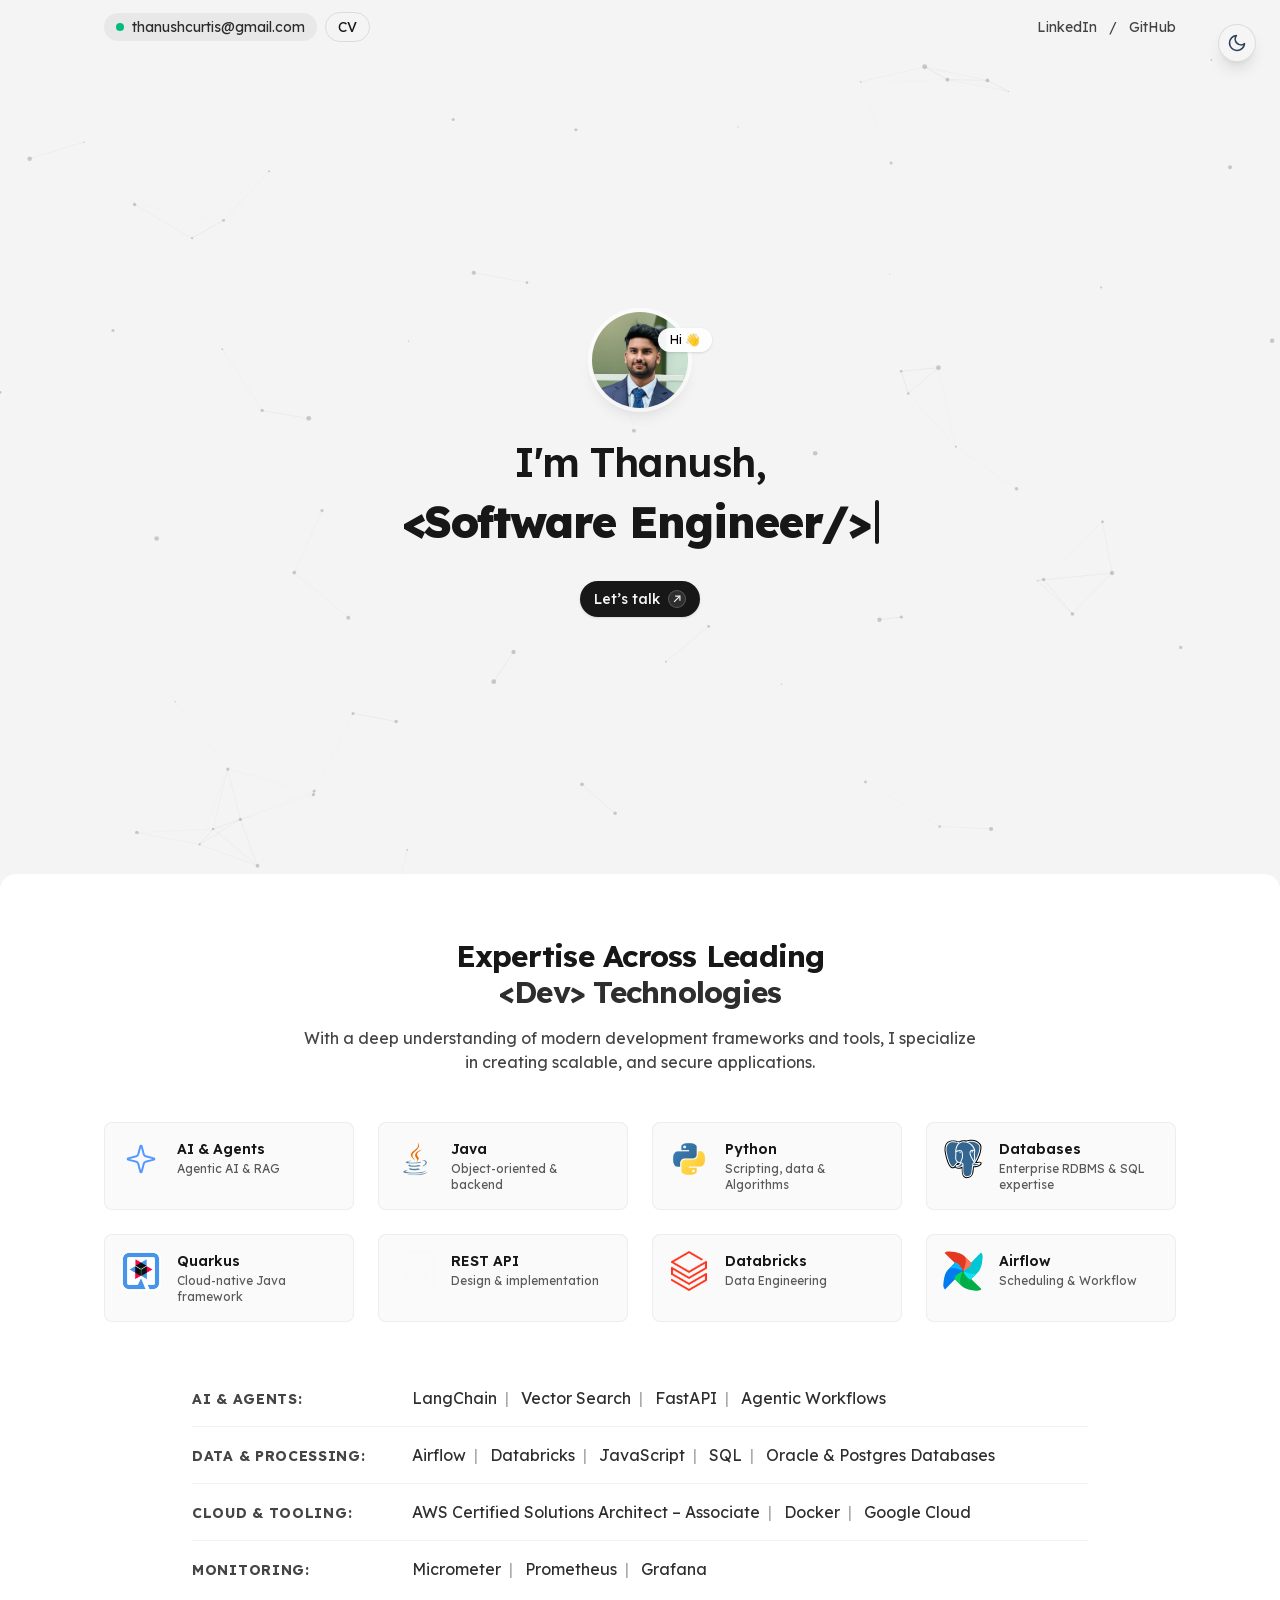
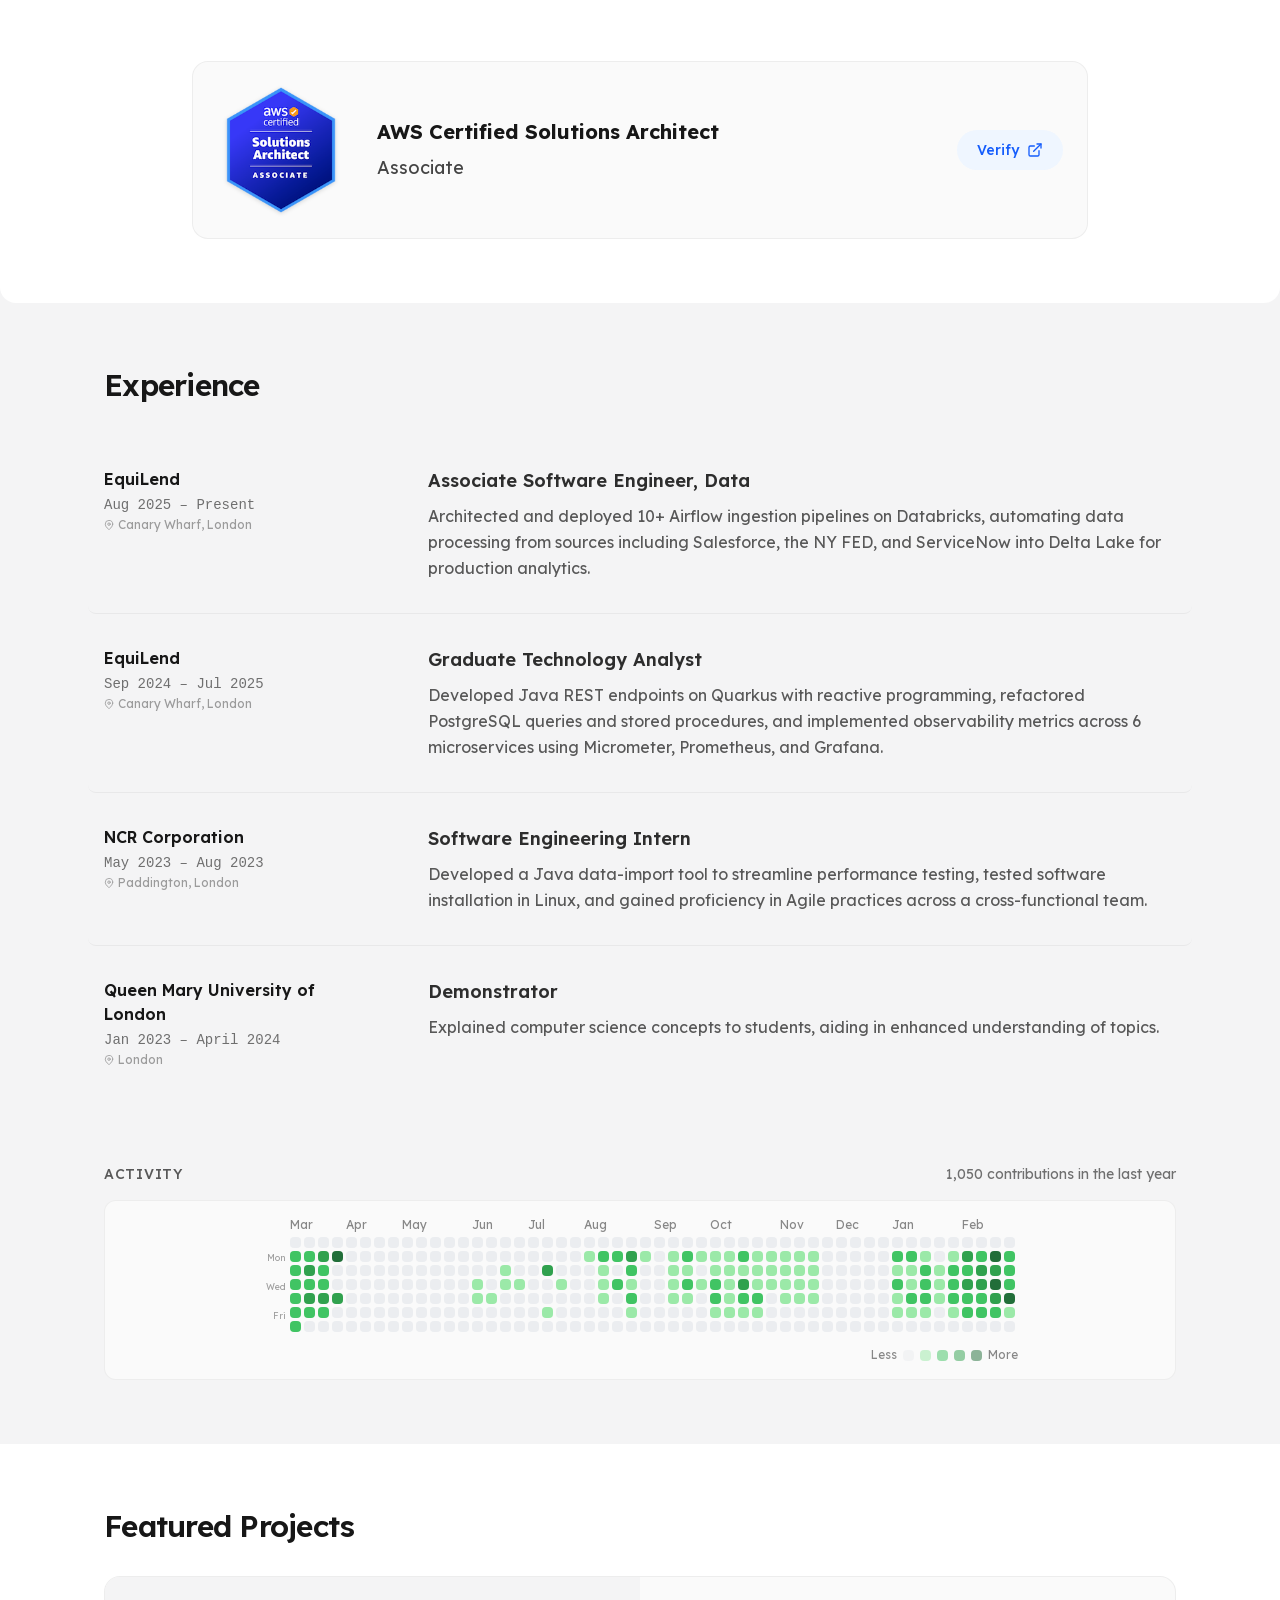
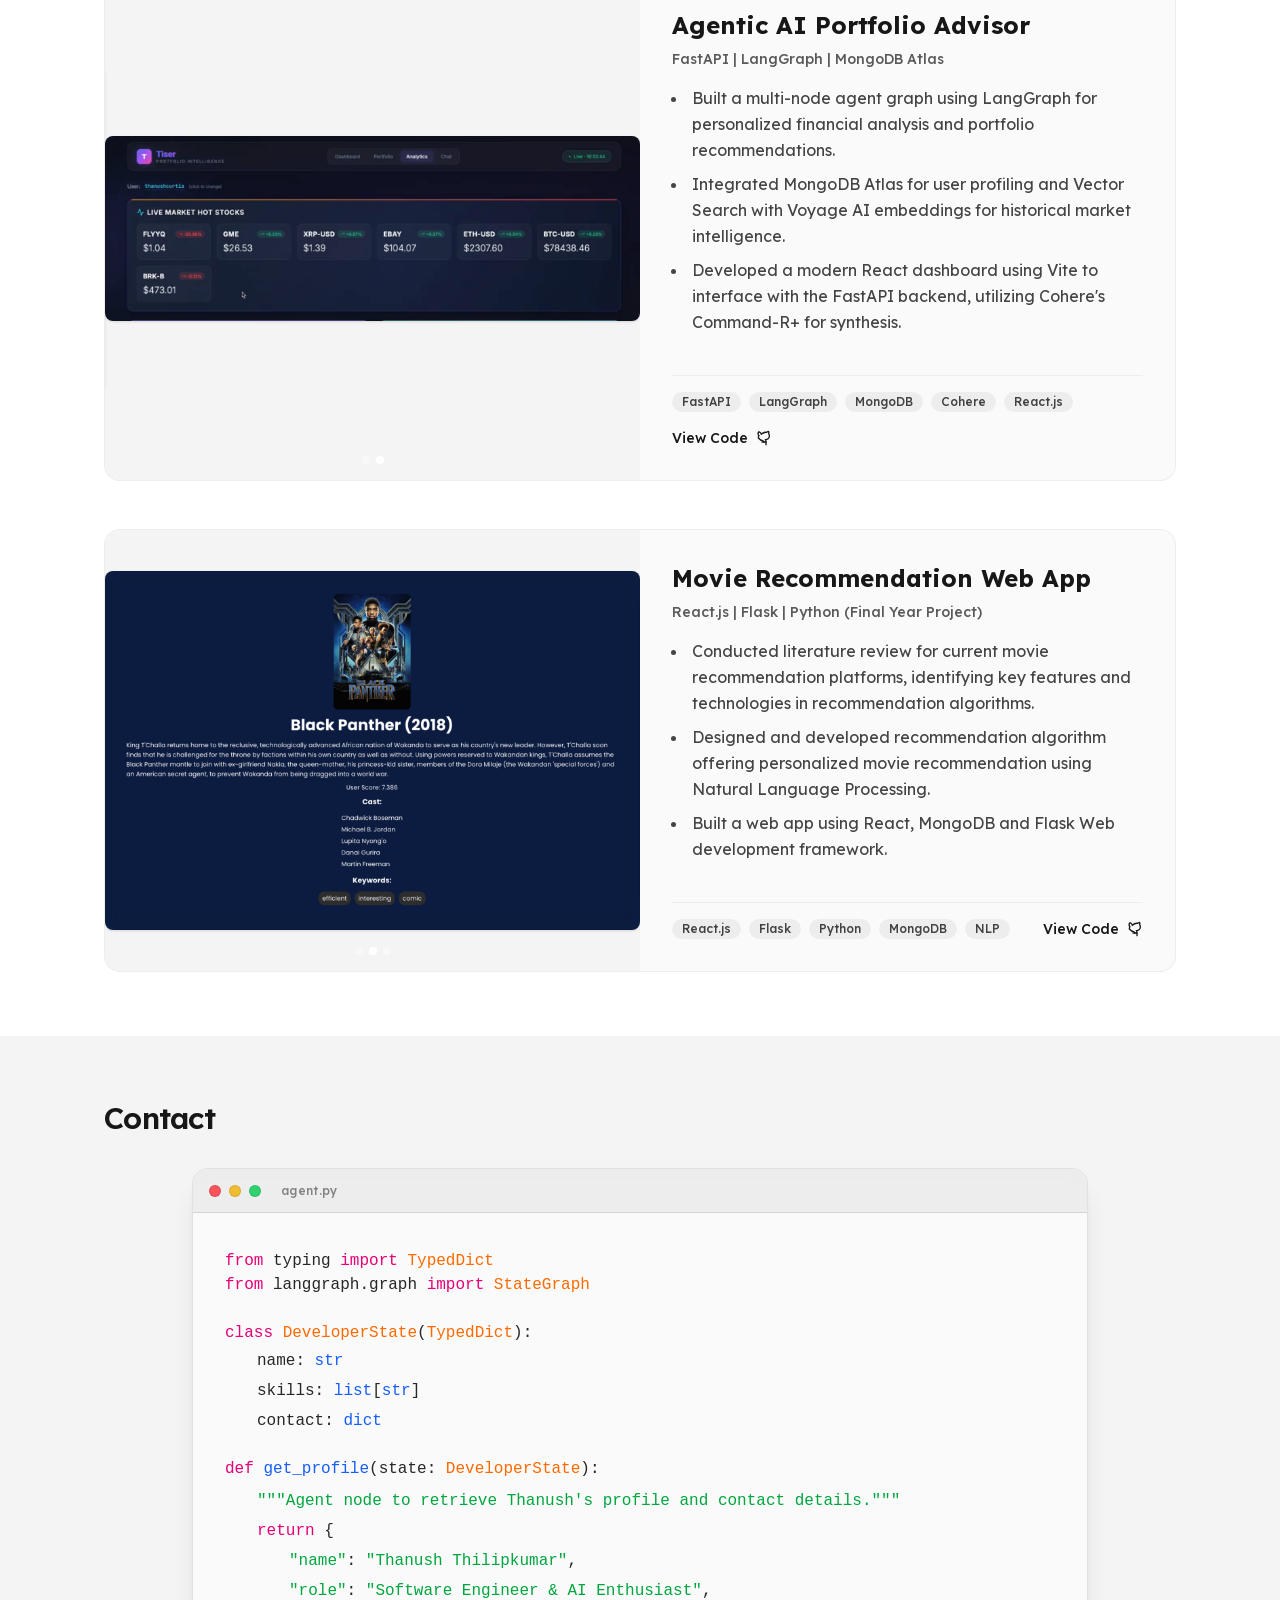
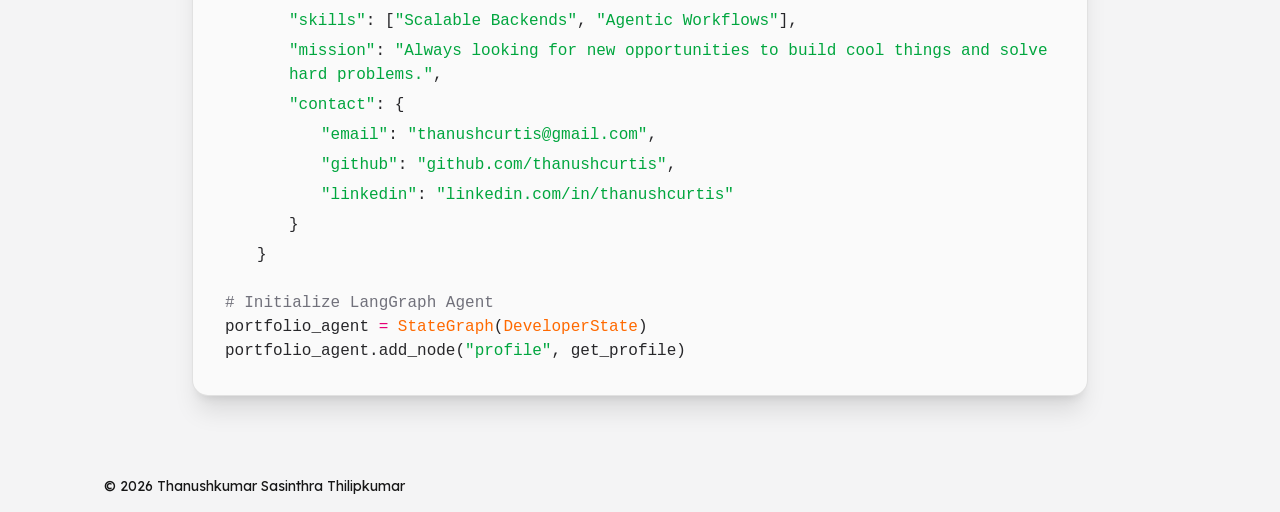
==== commit 4aa9b4d8: "Updates" ====
--- a/index.html
+++ b/index.html
@@ -1 +1 @@
-<!DOCTYPE html><!--0IYzlvvjQP8pCH3lzvIl5--><html lang="en"><head><meta charSet="utf-8"/><meta name="viewport" content="width=device-width, initial-scale=1"/><link rel="preload" href="/_next/static/media/ca31d6821328a4e9-s.p.8036670a.woff2" as="font" crossorigin="" type="font/woff2"/><link rel="preload" as="image" href="/assets/thanush.png"/><link rel="preload" as="image" href="/logos/java.png"/><link rel="preload" as="image" href="/logos/python.png"/><link rel="preload" as="image" href="/logos/postgresql-original.svg"/><link rel="preload" as="image" href="/logos/quarkus.png"/><link rel="preload" as="image" href="/logos/rest.png"/><link rel="preload" as="image" href="/logos/databricks.png"/><link rel="preload" as="image" href="/logos/apacheairflow-original.svg"/><link rel="preload" as="image" href="/assets/Portfolio-chat.png"/><link rel="preload" as="image" href="/assets/Live-Stocks.png"/><link rel="stylesheet" href="/_next/static/chunks/887cf9568648769d.css" data-precedence="next"/><link rel="preload" as="script" fetchPriority="low" href="/_next/static/chunks/aaea1e64ef7e0faa.js"/><script src="/_next/static/chunks/f471ac2339220d44.js" async=""></script><script src="/_next/static/chunks/2af9fca721db194b.js" async=""></script><script src="/_next/static/chunks/turbopack-3ffcd44c0a3aad37.js" async=""></script><script src="/_next/static/chunks/9fac4363786a270f.js" async=""></script><script src="/_next/static/chunks/060f9a97930f3d04.js" async=""></script><script src="/_next/static/chunks/0f793a296d89adb3.js" async=""></script><link rel="preload" as="image" href="/assets/Movie-Recommendation.png"/><link rel="preload" as="image" href="/assets/movie_details.png"/><link rel="preload" as="image" href="/assets/Watched_Movies.png"/><link rel="preload" as="image" href="/assets/aws-certified-solutions-architect-associate.png"/><meta name="next-size-adjust" content=""/><title>Thanush Thilipkumar </title><meta name="description" content="Portfolio of Thanush Thilipkumar — projects, skills, and contact."/><meta name="twitter:card" content="summary_large_image"/><meta name="twitter:title" content="Thanush Thilipkumar | Portfolio"/><meta name="twitter:description" content="Experience, skills, and ways to contact Thanush."/><meta name="twitter:image" content="http://localhost:3000/og-image.png"/><link rel="shortcut icon" href="/icon.png"/><link rel="icon" href="/icon.png" type="image/png"/><link rel="apple-touch-icon" href="/icon.png"/><script src="/_next/static/chunks/a6dad97d9634a72d.js" noModule=""></script></head><body class="lexend_99ca8c04-module__K1QbjW__variable antialiased"><div hidden=""><!--$--><!--/$--></div><script>((a,b,c,d,e,f,g,h)=>{let i=document.documentElement,j=["light","dark"];function k(b){var c;(Array.isArray(a)?a:[a]).forEach(a=>{let c="class"===a,d=c&&f?e.map(a=>f[a]||a):e;c?(i.classList.remove(...d),i.classList.add(f&&f[b]?f[b]:b)):i.setAttribute(a,b)}),c=b,h&&j.includes(c)&&(i.style.colorScheme=c)}if(d)k(d);else try{let a=localStorage.getItem(b)||c,d=g&&"system"===a?window.matchMedia("(prefers-color-scheme: dark)").matches?"dark":"light":a;k(d)}catch(a){}})("class","theme","system",null,["light","dark"],null,true,true)</script><div class="font-sans"><div class="w-full py-3"><div class="container mx-auto px-6 flex items-center justify-between text-sm"><div class="flex items-center gap-2"><span class="inline-flex items-center gap-2 rounded-full bg-black/5 dark:bg-white/10 px-3 py-1"><span class="w-2 h-2 rounded-full bg-emerald-500"></span><a href="mailto:thanushcurtis@gmail.com" class="opacity-90">thanushcurtis@gmail.com</a></span><a href="/ThanushkumarCV_2026.pdf" download="Thanushkumar-CV.pdf" class="rounded-full border border-black/10 dark:border-white/15 px-3 py-1 hover:bg-black/5 dark:hover:bg-white/10">CV</a></div><nav class="hidden sm:flex items-center gap-3 opacity-80"><a href="https://www.linkedin.com/in/thanushcurtis/" class="hover:opacity-100" target="_blank" rel="noopener noreferrer">LinkedIn</a><span>/</span><a href="https://github.com/thanushcurtis" class="hover:opacity-100" target="_blank" rel="noopener noreferrer">GitHub</a></nav></div></div><main><section class="w-full min-h-[60vh] sm:min-h-[calc(100vh-80px)] py-16 sm:py-20 flex items-center relative overflow-hidden group"><canvas class="absolute inset-0 z-0 pointer-events-none"></canvas><div class="pointer-events-none absolute inset-0 opacity-0 group-hover:opacity-100 transition-opacity duration-300 z-0" style="background:radial-gradient(600px circle at 0px 0px, rgba(29, 78, 216, 0.15), transparent 80%)"></div><div class="container mx-auto px-6 text-center max-w-3xl relative z-10"><div class="relative w-24 h-24 mx-auto"><img src="/assets/thanush.png" alt="Profile photo" width="96" height="96" loading="eager" class="object-cover rounded-full ring-4 ring-white/70 w-full h-full shadow-lg"/><span class="absolute -right-6 top-4 select-none rounded-full bg-white/95 text-black text-xs px-3 py-1 shadow">Hi <span class="wave-emoji">👋</span></span></div><h1 class="mt-6 text-[32px] sm:text-[40px] font-semibold tracking-tight">I&#x27;m Thanush,</h1><div class="mt-1 text-[34px] sm:text-[44px] font-extrabold tracking-tight flex justify-center items-center h-[41px] sm:h-[53px]"><span class="w-1 h-[34px] sm:h-[44px] bg-foreground ml-1 animate-pulse rounded-sm"></span></div><div class="mt-8"><a href="mailto:thanushcurtis@gmail.com" class="group/btn inline-flex items-center gap-2 px-3.5 py-2 rounded-full bg-foreground text-background text-sm font-medium hover:opacity-90 shadow-sm transition-transform hover:scale-105">Let’s talk<span class="inline-flex items-center justify-center w-4.5 h-4.5 rounded-full border border-white/20 bg-white/10"><svg viewBox="0 0 24 24" class="w-3.5 h-3.5 transition-transform duration-300 ease-out group-hover/btn:rotate-45" fill="none" stroke="currentColor" stroke-width="2"><path d="M7 17L17 7"></path><path d="M9 7h8v8"></path></svg></span></a></div></div></section><section id="expertise" class="w-full py-16 bg-white dark:bg-zinc-900 rounded-2xl"><div class="container mx-auto px-6"><div class="flex flex-col gap-16"><div><div class="text-center mb-12"><h2 class="text-3xl font-bold tracking-tight">Expertise Across Leading<br/><span class="text-foreground/90">&lt;Dev&gt; Technologies</span></h2><p class="mt-4 max-w-2xl mx-auto opacity-80">With a deep understanding of modern development frameworks and tools, I specialize in creating scalable, and secure applications.</p></div><div class="grid grid-cols-1 sm:grid-cols-2 md:grid-cols-3 lg:grid-cols-4 gap-6"><div class="flex items-start gap-4 p-4 rounded-lg border border-black/5 dark:border-white/10 bg-zinc-50 dark:bg-zinc-800/50 hover:bg-zinc-100 dark:hover:bg-zinc-800 transition-colors"><div class="shrink-0 text-foreground/80"><div class="w-10 h-10 rounded-md flex items-center justify-center overflow-hidden bg-transparent"><svg xmlns="http://www.w3.org/2000/svg" viewBox="0 0 24 24" fill="none" stroke="currentColor" stroke-width="1.5" stroke-linecap="round" stroke-linejoin="round" class="w-8 h-8 opacity-80 text-blue-500"><path d="M9.937 15.5A2 2 0 0 0 8.5 14.063l-6.135-1.582a.5.5 0 0 1 0-.962L8.5 9.936A2 2 0 0 0 9.937 8.5l1.582-6.135a.5.5 0 0 1 .963 0L14.063 8.5A2 2 0 0 0 15.5 9.937l6.135 1.581a.5.5 0 0 1 0 .964L15.5 14.063a2 2 0 0 0-1.437 1.437l-1.582 6.135a.5.5 0 0 1-.963 0z"></path></svg></div></div><div><h3 class="font-semibold text-sm">AI &amp; Agents</h3><p class="text-xs opacity-70 leading-4 mt-0.5">Agentic AI &amp; RAG</p></div></div><div class="flex items-start gap-4 p-4 rounded-lg border border-black/5 dark:border-white/10 bg-zinc-50 dark:bg-zinc-800/50 hover:bg-zinc-100 dark:hover:bg-zinc-800 transition-colors"><div class="shrink-0 text-foreground/80"><div class="w-10 h-10 rounded-md flex items-center justify-center overflow-hidden bg-transparent"><img src="/logos/java.png" alt="Java" class="w-10 h-10 object-contain"/></div></div><div><h3 class="font-semibold text-sm">Java</h3><p class="text-xs opacity-70 leading-4 mt-0.5">Object-oriented &amp; backend</p></div></div><div class="flex items-start gap-4 p-4 rounded-lg border border-black/5 dark:border-white/10 bg-zinc-50 dark:bg-zinc-800/50 hover:bg-zinc-100 dark:hover:bg-zinc-800 transition-colors"><div class="shrink-0 text-foreground/80"><div class="w-10 h-10 rounded-md flex items-center justify-center overflow-hidden bg-transparent"><img src="/logos/python.png" alt="Python" class="w-10 h-10 object-contain"/></div></div><div><h3 class="font-semibold text-sm">Python</h3><p class="text-xs opacity-70 leading-4 mt-0.5">Scripting, data &amp; Algorithms</p></div></div><div class="flex items-start gap-4 p-4 rounded-lg border border-black/5 dark:border-white/10 bg-zinc-50 dark:bg-zinc-800/50 hover:bg-zinc-100 dark:hover:bg-zinc-800 transition-colors"><div class="shrink-0 text-foreground/80"><div class="w-10 h-10 rounded-md flex items-center justify-center overflow-hidden bg-transparent"><img src="/logos/postgresql-original.svg" alt="Databases" class="w-10 h-10 object-contain"/></div></div><div><h3 class="font-semibold text-sm">Databases</h3><p class="text-xs opacity-70 leading-4 mt-0.5">Enterprise RDBMS &amp; SQL expertise</p></div></div><div class="flex items-start gap-4 p-4 rounded-lg border border-black/5 dark:border-white/10 bg-zinc-50 dark:bg-zinc-800/50 hover:bg-zinc-100 dark:hover:bg-zinc-800 transition-colors"><div class="shrink-0 text-foreground/80"><div class="w-10 h-10 rounded-md flex items-center justify-center overflow-hidden bg-transparent"><img src="/logos/quarkus.png" alt="Quarkus" class="w-10 h-10 object-contain"/></div></div><div><h3 class="font-semibold text-sm">Quarkus</h3><p class="text-xs opacity-70 leading-4 mt-0.5">Cloud-native Java framework</p></div></div><div class="flex items-start gap-4 p-4 rounded-lg border border-black/5 dark:border-white/10 bg-zinc-50 dark:bg-zinc-800/50 hover:bg-zinc-100 dark:hover:bg-zinc-800 transition-colors"><div class="shrink-0 text-foreground/80"><div class="w-10 h-10 rounded-md flex items-center justify-center overflow-hidden bg-transparent"><img src="/logos/rest.png" alt="REST API" class="w-10 h-10 object-contain"/></div></div><div><h3 class="font-semibold text-sm">REST API</h3><p class="text-xs opacity-70 leading-4 mt-0.5">Design &amp; implementation</p></div></div><div class="flex items-start gap-4 p-4 rounded-lg border border-black/5 dark:border-white/10 bg-zinc-50 dark:bg-zinc-800/50 hover:bg-zinc-100 dark:hover:bg-zinc-800 transition-colors"><div class="shrink-0 text-foreground/80"><div class="w-10 h-10 rounded-md flex items-center justify-center overflow-hidden bg-transparent"><img src="/logos/databricks.png" alt="Databricks" class="w-10 h-10 object-contain"/></div></div><div><h3 class="font-semibold text-sm">Databricks</h3><p class="text-xs opacity-70 leading-4 mt-0.5">Data Engineering</p></div></div><div class="flex items-start gap-4 p-4 rounded-lg border border-black/5 dark:border-white/10 bg-zinc-50 dark:bg-zinc-800/50 hover:bg-zinc-100 dark:hover:bg-zinc-800 transition-colors"><div class="shrink-0 text-foreground/80"><div class="w-10 h-10 rounded-md flex items-center justify-center overflow-hidden bg-transparent"><img src="/logos/apacheairflow-original.svg" alt="Airflow" class="w-10 h-10 object-contain"/></div></div><div><h3 class="font-semibold text-sm">Airflow</h3><p class="text-xs opacity-70 leading-4 mt-0.5">Scheduling &amp; Workflow </p></div></div></div></div><div class="flex flex-col gap-16"><div><div class="space-y-4 max-w-4xl mx-auto"><div class="flex flex-col sm:flex-row sm:items-baseline gap-2 sm:gap-10 border-b border-black/5 dark:border-white/5 pb-4 last:border-0"><h4 class="text-sm font-bold min-w-[180px] uppercase tracking-wider opacity-80">AI &amp; Agents<!-- -->:</h4><div class="flex flex-wrap gap-x-2 gap-y-1"><span class="text-base text-foreground/90">LangChain<span class="mx-1 opacity-40"> | </span></span><span class="text-base text-foreground/90">Vector Search<span class="mx-1 opacity-40"> | </span></span><span class="text-base text-foreground/90">FastAPI<span class="mx-1 opacity-40"> | </span></span><span class="text-base text-foreground/90">Agentic Workflows</span></div></div><div class="flex flex-col sm:flex-row sm:items-baseline gap-2 sm:gap-10 border-b border-black/5 dark:border-white/5 pb-4 last:border-0"><h4 class="text-sm font-bold min-w-[180px] uppercase tracking-wider opacity-80">Data &amp; Processing<!-- -->:</h4><div class="flex flex-wrap gap-x-2 gap-y-1"><span class="text-base text-foreground/90">Airflow<span class="mx-1 opacity-40"> | </span></span><span class="text-base text-foreground/90">Databricks<span class="mx-1 opacity-40"> | </span></span><span class="text-base text-foreground/90">JavaScript<span class="mx-1 opacity-40"> | </span></span><span class="text-base text-foreground/90">SQL<span class="mx-1 opacity-40"> | </span></span><span class="text-base text-foreground/90">Oracle &amp; Postgres Databases</span></div></div><div class="flex flex-col sm:flex-row sm:items-baseline gap-2 sm:gap-10 border-b border-black/5 dark:border-white/5 pb-4 last:border-0"><h4 class="text-sm font-bold min-w-[180px] uppercase tracking-wider opacity-80">Cloud &amp; Tooling<!-- -->:</h4><div class="flex flex-wrap gap-x-2 gap-y-1"><span class="text-base text-foreground/90">AWS Certified Solutions Architect – Associate<span class="mx-1 opacity-40"> | </span></span><span class="text-base text-foreground/90">Docker<span class="mx-1 opacity-40"> | </span></span><span class="text-base text-foreground/90">Google Cloud</span></div></div><div class="flex flex-col sm:flex-row sm:items-baseline gap-2 sm:gap-10 border-b border-black/5 dark:border-white/5 pb-4 last:border-0"><h4 class="text-sm font-bold min-w-[180px] uppercase tracking-wider opacity-80">Monitoring<!-- -->:</h4><div class="flex flex-wrap gap-x-2 gap-y-1"><span class="text-base text-foreground/90">Micrometer<span class="mx-1 opacity-40"> | </span></span><span class="text-base text-foreground/90">Prometheus<span class="mx-1 opacity-40"> | </span></span><span class="text-base text-foreground/90">Grafana</span></div></div></div></div><div class="flex justify-center w-full"><a href="https://www.credly.com/badges/88e9cd17-68d8-4959-973c-7324ede5a736/public_url" target="_blank" rel="noopener noreferrer" class="group flex flex-col md:flex-row items-center gap-8 p-6 bg-zinc-50 dark:bg-zinc-800/30 rounded-2xl border border-black/5 dark:border-white/10 hover:border-blue-500/30 transition-all hover:bg-zinc-100 dark:hover:bg-zinc-800/50 cursor-pointer w-full max-w-4xl mx-auto"><div class="relative w-32 h-32 flex-shrink-0 transform group-hover:scale-105 transition-transform duration-300"><img src="/assets/aws-certified-solutions-architect-associate.png" alt="AWS Certified Solutions Architect - Associate" class="object-contain w-full h-full drop-shadow-sm"/></div><div class="flex-grow text-center md:text-left space-y-2"><h3 class="text-xl font-bold group-hover:text-blue-600 dark:group-hover:text-blue-400 transition-colors">AWS Certified Solutions Architect</h3><p class="text-lg opacity-80">Associate</p></div><div class="flex-shrink-0 flex items-center gap-2 text-sm font-medium text-blue-600 dark:text-blue-400 bg-blue-50 dark:bg-blue-900/20 px-5 py-2.5 rounded-full transition-colors group-hover:bg-blue-100 dark:group-hover:bg-blue-900/30">Verify<svg xmlns="http://www.w3.org/2000/svg" width="16" height="16" viewBox="0 0 24 24" fill="none" stroke="currentColor" stroke-width="2" stroke-linecap="round" stroke-linejoin="round"><path d="M18 13v6a2 2 0 0 1-2 2H5a2 2 0 0 1-2-2V8a2 2 0 0 1 2-2h6"></path><polyline points="15 3 21 3 21 9"></polyline><line x1="10" y1="14" x2="21" y2="3"></line></svg></div></a></div></div></div></div></section><section id="experience" class="w-full py-16 "><div class="container mx-auto px-6"><h2 class="text-2xl sm:text-3xl font-semibold tracking-tight mb-8">Experience</h2><div class="space-y-0"><div class="group relative flex flex-col sm:flex-row gap-4 sm:gap-8 py-8 border-b border-black/5 dark:border-white/5 last:border-0 hover:bg-black/[0.02] dark:hover:bg-white/[0.02] -mx-4 px-4 rounded-lg transition-colors"><div class="sm:w-1/4 shrink-0"><div class="font-semibold text-base">EquiLend</div><div class="text-sm opacity-60 mt-1 font-mono">Aug 2025 – Present</div><div class="text-xs opacity-40 mt-0.5 flex items-center gap-1"><svg xmlns="http://www.w3.org/2000/svg" width="10" height="10" viewBox="0 0 24 24" fill="none" stroke="currentColor" stroke-width="2" stroke-linecap="round" stroke-linejoin="round"><path d="M21 10c0 7-9 13-9 13s-9-6-9-13a9 9 0 0 1 18 0z"></path><circle cx="12" cy="10" r="3"></circle></svg>Canary Wharf, London</div></div><div class="sm:w-3/4 sm:pl-6"><h3 class="text-lg font-semibold text-foreground/90 mb-2">Associate Software Engineer, Data</h3><p class="text-sm sm:text-base opacity-70 leading-relaxed">Architected and deployed 10+ Airflow ingestion pipelines on Databricks, automating data processing from sources including Salesforce, the NY FED, and ServiceNow into Delta Lake for production analytics.</p></div></div><div class="group relative flex flex-col sm:flex-row gap-4 sm:gap-8 py-8 border-b border-black/5 dark:border-white/5 last:border-0 hover:bg-black/[0.02] dark:hover:bg-white/[0.02] -mx-4 px-4 rounded-lg transition-colors"><div class="sm:w-1/4 shrink-0"><div class="font-semibold text-base">EquiLend</div><div class="text-sm opacity-60 mt-1 font-mono">Sep 2024 – Jul 2025</div><div class="text-xs opacity-40 mt-0.5 flex items-center gap-1"><svg xmlns="http://www.w3.org/2000/svg" width="10" height="10" viewBox="0 0 24 24" fill="none" stroke="currentColor" stroke-width="2" stroke-linecap="round" stroke-linejoin="round"><path d="M21 10c0 7-9 13-9 13s-9-6-9-13a9 9 0 0 1 18 0z"></path><circle cx="12" cy="10" r="3"></circle></svg>Canary Wharf, London</div></div><div class="sm:w-3/4 sm:pl-6"><h3 class="text-lg font-semibold text-foreground/90 mb-2">Graduate Technology Analyst</h3><p class="text-sm sm:text-base opacity-70 leading-relaxed">Developed Java REST endpoints on Quarkus with reactive programming, refactored PostgreSQL queries and stored procedures, and implemented observability metrics across 6 microservices using Micrometer, Prometheus, and Grafana.</p></div></div><div class="group relative flex flex-col sm:flex-row gap-4 sm:gap-8 py-8 border-b border-black/5 dark:border-white/5 last:border-0 hover:bg-black/[0.02] dark:hover:bg-white/[0.02] -mx-4 px-4 rounded-lg transition-colors"><div class="sm:w-1/4 shrink-0"><div class="font-semibold text-base">NCR Corporation</div><div class="text-sm opacity-60 mt-1 font-mono">May 2023 – Aug 2023</div><div class="text-xs opacity-40 mt-0.5 flex items-center gap-1"><svg xmlns="http://www.w3.org/2000/svg" width="10" height="10" viewBox="0 0 24 24" fill="none" stroke="currentColor" stroke-width="2" stroke-linecap="round" stroke-linejoin="round"><path d="M21 10c0 7-9 13-9 13s-9-6-9-13a9 9 0 0 1 18 0z"></path><circle cx="12" cy="10" r="3"></circle></svg>Paddington, London</div></div><div class="sm:w-3/4 sm:pl-6"><h3 class="text-lg font-semibold text-foreground/90 mb-2">Software Engineering Intern</h3><p class="text-sm sm:text-base opacity-70 leading-relaxed">Developed a Java data-import tool to streamline performance testing, tested software installation in Linux, and gained proficiency in Agile practices across a cross-functional team.</p></div></div><div class="group relative flex flex-col sm:flex-row gap-4 sm:gap-8 py-8 border-b border-black/5 dark:border-white/5 last:border-0 hover:bg-black/[0.02] dark:hover:bg-white/[0.02] -mx-4 px-4 rounded-lg transition-colors"><div class="sm:w-1/4 shrink-0"><div class="font-semibold text-base">Queen Mary University of London</div><div class="text-sm opacity-60 mt-1 font-mono">Jan 2023 – April 2024</div><div class="text-xs opacity-40 mt-0.5 flex items-center gap-1"><svg xmlns="http://www.w3.org/2000/svg" width="10" height="10" viewBox="0 0 24 24" fill="none" stroke="currentColor" stroke-width="2" stroke-linecap="round" stroke-linejoin="round"><path d="M21 10c0 7-9 13-9 13s-9-6-9-13a9 9 0 0 1 18 0z"></path><circle cx="12" cy="10" r="3"></circle></svg>London</div></div><div class="sm:w-3/4 sm:pl-6"><h3 class="text-lg font-semibold text-foreground/90 mb-2">Demonstrator</h3><p class="text-sm sm:text-base opacity-70 leading-relaxed">Explained computer science concepts to students, aiding in enhanced understanding of topics.</p></div></div></div><div class="mt-16"><div class="flex items-center justify-between mb-4"><h3 class="text-sm font-medium opacity-70 uppercase tracking-wider">Activity</h3><span class="text-sm opacity-60">1,050<!-- --> contributions in the last year</span></div><div class="rounded-xl border border-black/5 dark:border-white/10 bg-zinc-50 dark:bg-zinc-800/50 p-4 overflow-x-auto"><div style="width:756px;position:relative;margin:0 auto"><div style="height:16px;position:relative;margin-left:28px;margin-bottom:4px"><span class="text-xs opacity-50 absolute" style="left:0">Mar</span><span class="text-xs opacity-50 absolute" style="left:56px">Apr</span><span class="text-xs opacity-50 absolute" style="left:112px">May</span><span class="text-xs opacity-50 absolute" style="left:182px">Jun</span><span class="text-xs opacity-50 absolute" style="left:238px">Jul</span><span class="text-xs opacity-50 absolute" style="left:294px">Aug</span><span class="text-xs opacity-50 absolute" style="left:364px">Sep</span><span class="text-xs opacity-50 absolute" style="left:420px">Oct</span><span class="text-xs opacity-50 absolute" style="left:490px">Nov</span><span class="text-xs opacity-50 absolute" style="left:546px">Dec</span><span class="text-xs opacity-50 absolute" style="left:602px">Jan</span><span class="text-xs opacity-50 absolute" style="left:672px">Feb</span></div><div class="flex gap-0"><div class="flex flex-col justify-between text-xs opacity-40 shrink-0" style="width:28px;height:98px"><span class="leading-[11px] text-right pr-1" style="font-size:9px;height:11px"></span><span class="leading-[11px] text-right pr-1" style="font-size:9px;height:11px">Mon</span><span class="leading-[11px] text-right pr-1" style="font-size:9px;height:11px"></span><span class="leading-[11px] text-right pr-1" style="font-size:9px;height:11px">Wed</span><span class="leading-[11px] text-right pr-1" style="font-size:9px;height:11px"></span><span class="leading-[11px] text-right pr-1" style="font-size:9px;height:11px">Fri</span><span class="leading-[11px] text-right pr-1" style="font-size:9px;height:11px"></span></div><div class="flex" style="gap:3px"><div class="flex flex-col" style="gap:3px"><div class="rounded-sm" style="width:11px;height:11px;background-color:#ebedf0"></div><div class="rounded-sm" style="width:11px;height:11px;background-color:#40c463"></div><div class="rounded-sm" style="width:11px;height:11px;background-color:#40c463"></div><div class="rounded-sm" style="width:11px;height:11px;background-color:#40c463"></div><div class="rounded-sm" style="width:11px;height:11px;background-color:#40c463"></div><div class="rounded-sm" style="width:11px;height:11px;background-color:#40c463"></div><div class="rounded-sm" style="width:11px;height:11px;background-color:#40c463"></div></div><div class="flex flex-col" style="gap:3px"><div class="rounded-sm" style="width:11px;height:11px;background-color:#ebedf0"></div><div class="rounded-sm" style="width:11px;height:11px;background-color:#40c463"></div><div class="rounded-sm" style="width:11px;height:11px;background-color:#30a14e"></div><div class="rounded-sm" style="width:11px;height:11px;background-color:#40c463"></div><div class="rounded-sm" style="width:11px;height:11px;background-color:#30a14e"></div><div class="rounded-sm" style="width:11px;height:11px;background-color:#40c463"></div><div class="rounded-sm" style="width:11px;height:11px;background-color:#ebedf0"></div></div><div class="flex flex-col" style="gap:3px"><div class="rounded-sm" style="width:11px;height:11px;background-color:#ebedf0"></div><div class="rounded-sm" style="width:11px;height:11px;background-color:#30a14e"></div><div class="rounded-sm" style="width:11px;height:11px;background-color:#40c463"></div><div class="rounded-sm" style="width:11px;height:11px;background-color:#40c463"></div><div class="rounded-sm" style="width:11px;height:11px;background-color:#30a14e"></div><div class="rounded-sm" style="width:11px;height:11px;background-color:#40c463"></div><div class="rounded-sm" style="width:11px;height:11px;background-color:#ebedf0"></div></div><div class="flex flex-col" style="gap:3px"><div class="rounded-sm" style="width:11px;height:11px;background-color:#ebedf0"></div><div class="rounded-sm" style="width:11px;height:11px;background-color:#216e39"></div><div class="rounded-sm" style="width:11px;height:11px;background-color:#ebedf0"></div><div class="rounded-sm" style="width:11px;height:11px;background-color:#ebedf0"></div><div class="rounded-sm" style="width:11px;height:11px;background-color:#30a14e"></div><div class="rounded-sm" style="width:11px;height:11px;background-color:#ebedf0"></div><div class="rounded-sm" style="width:11px;height:11px;background-color:#ebedf0"></div></div><div class="flex flex-col" style="gap:3px"><div class="rounded-sm" style="width:11px;height:11px;background-color:#ebedf0"></div><div class="rounded-sm" style="width:11px;height:11px;background-color:#ebedf0"></div><div class="rounded-sm" style="width:11px;height:11px;background-color:#ebedf0"></div><div class="rounded-sm" style="width:11px;height:11px;background-color:#ebedf0"></div><div class="rounded-sm" style="width:11px;height:11px;background-color:#ebedf0"></div><div class="rounded-sm" style="width:11px;height:11px;background-color:#ebedf0"></div><div class="rounded-sm" style="width:11px;height:11px;background-color:#ebedf0"></div></div><div class="flex flex-col" style="gap:3px"><div class="rounded-sm" style="width:11px;height:11px;background-color:#ebedf0"></div><div class="rounded-sm" style="width:11px;height:11px;background-color:#ebedf0"></div><div class="rounded-sm" style="width:11px;height:11px;background-color:#ebedf0"></div><div class="rounded-sm" style="width:11px;height:11px;background-color:#ebedf0"></div><div class="rounded-sm" style="width:11px;height:11px;background-color:#ebedf0"></div><div class="rounded-sm" style="width:11px;height:11px;background-color:#ebedf0"></div><div class="rounded-sm" style="width:11px;height:11px;background-color:#ebedf0"></div></div><div class="flex flex-col" style="gap:3px"><div class="rounded-sm" style="width:11px;height:11px;background-color:#ebedf0"></div><div class="rounded-sm" style="width:11px;height:11px;background-color:#ebedf0"></div><div class="rounded-sm" style="width:11px;height:11px;background-color:#ebedf0"></div><div class="rounded-sm" style="width:11px;height:11px;background-color:#ebedf0"></div><div class="rounded-sm" style="width:11px;height:11px;background-color:#ebedf0"></div><div class="rounded-sm" style="width:11px;height:11px;background-color:#ebedf0"></div><div class="rounded-sm" style="width:11px;height:11px;background-color:#ebedf0"></div></div><div class="flex flex-col" style="gap:3px"><div class="rounded-sm" style="width:11px;height:11px;background-color:#ebedf0"></div><div class="rounded-sm" style="width:11px;height:11px;background-color:#ebedf0"></div><div class="rounded-sm" style="width:11px;height:11px;background-color:#ebedf0"></div><div class="rounded-sm" style="width:11px;height:11px;background-color:#ebedf0"></div><div class="rounded-sm" style="width:11px;height:11px;background-color:#ebedf0"></div><div class="rounded-sm" style="width:11px;height:11px;background-color:#ebedf0"></div><div class="rounded-sm" style="width:11px;height:11px;background-color:#ebedf0"></div></div><div class="flex flex-col" style="gap:3px"><div class="rounded-sm" style="width:11px;height:11px;background-color:#ebedf0"></div><div class="rounded-sm" style="width:11px;height:11px;background-color:#ebedf0"></div><div class="rounded-sm" style="width:11px;height:11px;background-color:#ebedf0"></div><div class="rounded-sm" style="width:11px;height:11px;background-color:#ebedf0"></div><div class="rounded-sm" style="width:11px;height:11px;background-color:#ebedf0"></div><div class="rounded-sm" style="width:11px;height:11px;background-color:#ebedf0"></div><div class="rounded-sm" style="width:11px;height:11px;background-color:#ebedf0"></div></div><div class="flex flex-col" style="gap:3px"><div class="rounded-sm" style="width:11px;height:11px;background-color:#ebedf0"></div><div class="rounded-sm" style="width:11px;height:11px;background-color:#ebedf0"></div><div class="rounded-sm" style="width:11px;height:11px;background-color:#ebedf0"></div><div class="rounded-sm" style="width:11px;height:11px;background-color:#ebedf0"></div><div class="rounded-sm" style="width:11px;height:11px;background-color:#ebedf0"></div><div class="rounded-sm" style="width:11px;height:11px;background-color:#ebedf0"></div><div class="rounded-sm" style="width:11px;height:11px;background-color:#ebedf0"></div></div><div class="flex flex-col" style="gap:3px"><div class="rounded-sm" style="width:11px;height:11px;background-color:#ebedf0"></div><div class="rounded-sm" style="width:11px;height:11px;background-color:#ebedf0"></div><div class="rounded-sm" style="width:11px;height:11px;background-color:#ebedf0"></div><div class="rounded-sm" style="width:11px;height:11px;background-color:#ebedf0"></div><div class="rounded-sm" style="width:11px;height:11px;background-color:#ebedf0"></div><div class="rounded-sm" style="width:11px;height:11px;background-color:#ebedf0"></div><div class="rounded-sm" style="width:11px;height:11px;background-color:#ebedf0"></div></div><div class="flex flex-col" style="gap:3px"><div class="rounded-sm" style="width:11px;height:11px;background-color:#ebedf0"></div><div class="rounded-sm" style="width:11px;height:11px;background-color:#ebedf0"></div><div class="rounded-sm" style="width:11px;height:11px;background-color:#ebedf0"></div><div class="rounded-sm" style="width:11px;height:11px;background-color:#ebedf0"></div><div class="rounded-sm" style="width:11px;height:11px;background-color:#ebedf0"></div><div class="rounded-sm" style="width:11px;height:11px;background-color:#ebedf0"></div><div class="rounded-sm" style="width:11px;height:11px;background-color:#ebedf0"></div></div><div class="flex flex-col" style="gap:3px"><div class="rounded-sm" style="width:11px;height:11px;background-color:#ebedf0"></div><div class="rounded-sm" style="width:11px;height:11px;background-color:#ebedf0"></div><div class="rounded-sm" style="width:11px;height:11px;background-color:#ebedf0"></div><div class="rounded-sm" style="width:11px;height:11px;background-color:#ebedf0"></div><div class="rounded-sm" style="width:11px;height:11px;background-color:#ebedf0"></div><div class="rounded-sm" style="width:11px;height:11px;background-color:#ebedf0"></div><div class="rounded-sm" style="width:11px;height:11px;background-color:#ebedf0"></div></div><div class="flex flex-col" style="gap:3px"><div class="rounded-sm" style="width:11px;height:11px;background-color:#ebedf0"></div><div class="rounded-sm" style="width:11px;height:11px;background-color:#ebedf0"></div><div class="rounded-sm" style="width:11px;height:11px;background-color:#ebedf0"></div><div class="rounded-sm" style="width:11px;height:11px;background-color:#9be9a8"></div><div class="rounded-sm" style="width:11px;height:11px;background-color:#9be9a8"></div><div class="rounded-sm" style="width:11px;height:11px;background-color:#ebedf0"></div><div class="rounded-sm" style="width:11px;height:11px;background-color:#ebedf0"></div></div><div class="flex flex-col" style="gap:3px"><div class="rounded-sm" style="width:11px;height:11px;background-color:#ebedf0"></div><div class="rounded-sm" style="width:11px;height:11px;background-color:#ebedf0"></div><div class="rounded-sm" style="width:11px;height:11px;background-color:#ebedf0"></div><div class="rounded-sm" style="width:11px;height:11px;background-color:#ebedf0"></div><div class="rounded-sm" style="width:11px;height:11px;background-color:#9be9a8"></div><div class="rounded-sm" style="width:11px;height:11px;background-color:#ebedf0"></div><div class="rounded-sm" style="width:11px;height:11px;background-color:#ebedf0"></div></div><div class="flex flex-col" style="gap:3px"><div class="rounded-sm" style="width:11px;height:11px;background-color:#ebedf0"></div><div class="rounded-sm" style="width:11px;height:11px;background-color:#ebedf0"></div><div class="rounded-sm" style="width:11px;height:11px;background-color:#9be9a8"></div><div class="rounded-sm" style="width:11px;height:11px;background-color:#9be9a8"></div><div class="rounded-sm" style="width:11px;height:11px;background-color:#ebedf0"></div><div class="rounded-sm" style="width:11px;height:11px;background-color:#ebedf0"></div><div class="rounded-sm" style="width:11px;height:11px;background-color:#ebedf0"></div></div><div class="flex flex-col" style="gap:3px"><div class="rounded-sm" style="width:11px;height:11px;background-color:#ebedf0"></div><div class="rounded-sm" style="width:11px;height:11px;background-color:#ebedf0"></div><div class="rounded-sm" style="width:11px;height:11px;background-color:#ebedf0"></div><div class="rounded-sm" style="width:11px;height:11px;background-color:#9be9a8"></div><div class="rounded-sm" style="width:11px;height:11px;background-color:#ebedf0"></div><div class="rounded-sm" style="width:11px;height:11px;background-color:#ebedf0"></div><div class="rounded-sm" style="width:11px;height:11px;background-color:#ebedf0"></div></div><div class="flex flex-col" style="gap:3px"><div class="rounded-sm" style="width:11px;height:11px;background-color:#ebedf0"></div><div class="rounded-sm" style="width:11px;height:11px;background-color:#ebedf0"></div><div class="rounded-sm" style="width:11px;height:11px;background-color:#ebedf0"></div><div class="rounded-sm" style="width:11px;height:11px;background-color:#ebedf0"></div><div class="rounded-sm" style="width:11px;height:11px;background-color:#ebedf0"></div><div class="rounded-sm" style="width:11px;height:11px;background-color:#ebedf0"></div><div class="rounded-sm" style="width:11px;height:11px;background-color:#ebedf0"></div></div><div class="flex flex-col" style="gap:3px"><div class="rounded-sm" style="width:11px;height:11px;background-color:#ebedf0"></div><div class="rounded-sm" style="width:11px;height:11px;background-color:#ebedf0"></div><div class="rounded-sm" style="width:11px;height:11px;background-color:#30a14e"></div><div class="rounded-sm" style="width:11px;height:11px;background-color:#ebedf0"></div><div class="rounded-sm" style="width:11px;height:11px;background-color:#ebedf0"></div><div class="rounded-sm" style="width:11px;height:11px;background-color:#9be9a8"></div><div class="rounded-sm" style="width:11px;height:11px;background-color:#ebedf0"></div></div><div class="flex flex-col" style="gap:3px"><div class="rounded-sm" style="width:11px;height:11px;background-color:#ebedf0"></div><div class="rounded-sm" style="width:11px;height:11px;background-color:#ebedf0"></div><div class="rounded-sm" style="width:11px;height:11px;background-color:#ebedf0"></div><div class="rounded-sm" style="width:11px;height:11px;background-color:#9be9a8"></div><div class="rounded-sm" style="width:11px;height:11px;background-color:#ebedf0"></div><div class="rounded-sm" style="width:11px;height:11px;background-color:#ebedf0"></div><div class="rounded-sm" style="width:11px;height:11px;background-color:#ebedf0"></div></div><div class="flex flex-col" style="gap:3px"><div class="rounded-sm" style="width:11px;height:11px;background-color:#ebedf0"></div><div class="rounded-sm" style="width:11px;height:11px;background-color:#ebedf0"></div><div class="rounded-sm" style="width:11px;height:11px;background-color:#ebedf0"></div><div class="rounded-sm" style="width:11px;height:11px;background-color:#ebedf0"></div><div class="rounded-sm" style="width:11px;height:11px;background-color:#ebedf0"></div><div class="rounded-sm" style="width:11px;height:11px;background-color:#ebedf0"></div><div class="rounded-sm" style="width:11px;height:11px;background-color:#ebedf0"></div></div><div class="flex flex-col" style="gap:3px"><div class="rounded-sm" style="width:11px;height:11px;background-color:#ebedf0"></div><div class="rounded-sm" style="width:11px;height:11px;background-color:#9be9a8"></div><div class="rounded-sm" style="width:11px;height:11px;background-color:#ebedf0"></div><div class="rounded-sm" style="width:11px;height:11px;background-color:#ebedf0"></div><div class="rounded-sm" style="width:11px;height:11px;background-color:#ebedf0"></div><div class="rounded-sm" style="width:11px;height:11px;background-color:#ebedf0"></div><div class="rounded-sm" style="width:11px;height:11px;background-color:#ebedf0"></div></div><div class="flex flex-col" style="gap:3px"><div class="rounded-sm" style="width:11px;height:11px;background-color:#ebedf0"></div><div class="rounded-sm" style="width:11px;height:11px;background-color:#40c463"></div><div class="rounded-sm" style="width:11px;height:11px;background-color:#9be9a8"></div><div class="rounded-sm" style="width:11px;height:11px;background-color:#9be9a8"></div><div class="rounded-sm" style="width:11px;height:11px;background-color:#9be9a8"></div><div class="rounded-sm" style="width:11px;height:11px;background-color:#ebedf0"></div><div class="rounded-sm" style="width:11px;height:11px;background-color:#ebedf0"></div></div><div class="flex flex-col" style="gap:3px"><div class="rounded-sm" style="width:11px;height:11px;background-color:#ebedf0"></div><div class="rounded-sm" style="width:11px;height:11px;background-color:#40c463"></div><div class="rounded-sm" style="width:11px;height:11px;background-color:#ebedf0"></div><div class="rounded-sm" style="width:11px;height:11px;background-color:#40c463"></div><div class="rounded-sm" style="width:11px;height:11px;background-color:#ebedf0"></div><div class="rounded-sm" style="width:11px;height:11px;background-color:#ebedf0"></div><div class="rounded-sm" style="width:11px;height:11px;background-color:#ebedf0"></div></div><div class="flex flex-col" style="gap:3px"><div class="rounded-sm" style="width:11px;height:11px;background-color:#ebedf0"></div><div class="rounded-sm" style="width:11px;height:11px;background-color:#30a14e"></div><div class="rounded-sm" style="width:11px;height:11px;background-color:#40c463"></div><div class="rounded-sm" style="width:11px;height:11px;background-color:#9be9a8"></div><div class="rounded-sm" style="width:11px;height:11px;background-color:#40c463"></div><div class="rounded-sm" style="width:11px;height:11px;background-color:#9be9a8"></div><div class="rounded-sm" style="width:11px;height:11px;background-color:#ebedf0"></div></div><div class="flex flex-col" style="gap:3px"><div class="rounded-sm" style="width:11px;height:11px;background-color:#ebedf0"></div><div class="rounded-sm" style="width:11px;height:11px;background-color:#9be9a8"></div><div class="rounded-sm" style="width:11px;height:11px;background-color:#ebedf0"></div><div class="rounded-sm" style="width:11px;height:11px;background-color:#ebedf0"></div><div class="rounded-sm" style="width:11px;height:11px;background-color:#ebedf0"></div><div class="rounded-sm" style="width:11px;height:11px;background-color:#ebedf0"></div><div class="rounded-sm" style="width:11px;height:11px;background-color:#ebedf0"></div></div><div class="flex flex-col" style="gap:3px"><div class="rounded-sm" style="width:11px;height:11px;background-color:#ebedf0"></div><div class="rounded-sm" style="width:11px;height:11px;background-color:#ebedf0"></div><div class="rounded-sm" style="width:11px;height:11px;background-color:#ebedf0"></div><div class="rounded-sm" style="width:11px;height:11px;background-color:#ebedf0"></div><div class="rounded-sm" style="width:11px;height:11px;background-color:#ebedf0"></div><div class="rounded-sm" style="width:11px;height:11px;background-color:#ebedf0"></div><div class="rounded-sm" style="width:11px;height:11px;background-color:#ebedf0"></div></div><div class="flex flex-col" style="gap:3px"><div class="rounded-sm" style="width:11px;height:11px;background-color:#ebedf0"></div><div class="rounded-sm" style="width:11px;height:11px;background-color:#9be9a8"></div><div class="rounded-sm" style="width:11px;height:11px;background-color:#9be9a8"></div><div class="rounded-sm" style="width:11px;height:11px;background-color:#9be9a8"></div><div class="rounded-sm" style="width:11px;height:11px;background-color:#9be9a8"></div><div class="rounded-sm" style="width:11px;height:11px;background-color:#ebedf0"></div><div class="rounded-sm" style="width:11px;height:11px;background-color:#ebedf0"></div></div><div class="flex flex-col" style="gap:3px"><div class="rounded-sm" style="width:11px;height:11px;background-color:#ebedf0"></div><div class="rounded-sm" style="width:11px;height:11px;background-color:#40c463"></div><div class="rounded-sm" style="width:11px;height:11px;background-color:#9be9a8"></div><div class="rounded-sm" style="width:11px;height:11px;background-color:#40c463"></div><div class="rounded-sm" style="width:11px;height:11px;background-color:#9be9a8"></div><div class="rounded-sm" style="width:11px;height:11px;background-color:#ebedf0"></div><div class="rounded-sm" style="width:11px;height:11px;background-color:#ebedf0"></div></div><div class="flex flex-col" style="gap:3px"><div class="rounded-sm" style="width:11px;height:11px;background-color:#ebedf0"></div><div class="rounded-sm" style="width:11px;height:11px;background-color:#9be9a8"></div><div class="rounded-sm" style="width:11px;height:11px;background-color:#ebedf0"></div><div class="rounded-sm" style="width:11px;height:11px;background-color:#9be9a8"></div><div class="rounded-sm" style="width:11px;height:11px;background-color:#ebedf0"></div><div class="rounded-sm" style="width:11px;height:11px;background-color:#ebedf0"></div><div class="rounded-sm" style="width:11px;height:11px;background-color:#ebedf0"></div></div><div class="flex flex-col" style="gap:3px"><div class="rounded-sm" style="width:11px;height:11px;background-color:#ebedf0"></div><div class="rounded-sm" style="width:11px;height:11px;background-color:#9be9a8"></div><div class="rounded-sm" style="width:11px;height:11px;background-color:#9be9a8"></div><div class="rounded-sm" style="width:11px;height:11px;background-color:#40c463"></div><div class="rounded-sm" style="width:11px;height:11px;background-color:#40c463"></div><div class="rounded-sm" style="width:11px;height:11px;background-color:#9be9a8"></div><div class="rounded-sm" style="width:11px;height:11px;background-color:#ebedf0"></div></div><div class="flex flex-col" style="gap:3px"><div class="rounded-sm" style="width:11px;height:11px;background-color:#ebedf0"></div><div class="rounded-sm" style="width:11px;height:11px;background-color:#9be9a8"></div><div class="rounded-sm" style="width:11px;height:11px;background-color:#9be9a8"></div><div class="rounded-sm" style="width:11px;height:11px;background-color:#9be9a8"></div><div class="rounded-sm" style="width:11px;height:11px;background-color:#9be9a8"></div><div class="rounded-sm" style="width:11px;height:11px;background-color:#9be9a8"></div><div class="rounded-sm" style="width:11px;height:11px;background-color:#ebedf0"></div></div><div class="flex flex-col" style="gap:3px"><div class="rounded-sm" style="width:11px;height:11px;background-color:#ebedf0"></div><div class="rounded-sm" style="width:11px;height:11px;background-color:#40c463"></div><div class="rounded-sm" style="width:11px;height:11px;background-color:#9be9a8"></div><div class="rounded-sm" style="width:11px;height:11px;background-color:#30a14e"></div><div class="rounded-sm" style="width:11px;height:11px;background-color:#40c463"></div><div class="rounded-sm" style="width:11px;height:11px;background-color:#9be9a8"></div><div class="rounded-sm" style="width:11px;height:11px;background-color:#ebedf0"></div></div><div class="flex flex-col" style="gap:3px"><div class="rounded-sm" style="width:11px;height:11px;background-color:#ebedf0"></div><div class="rounded-sm" style="width:11px;height:11px;background-color:#9be9a8"></div><div class="rounded-sm" style="width:11px;height:11px;background-color:#9be9a8"></div><div class="rounded-sm" style="width:11px;height:11px;background-color:#9be9a8"></div><div class="rounded-sm" style="width:11px;height:11px;background-color:#40c463"></div><div class="rounded-sm" style="width:11px;height:11px;background-color:#9be9a8"></div><div class="rounded-sm" style="width:11px;height:11px;background-color:#ebedf0"></div></div><div class="flex flex-col" style="gap:3px"><div class="rounded-sm" style="width:11px;height:11px;background-color:#ebedf0"></div><div class="rounded-sm" style="width:11px;height:11px;background-color:#9be9a8"></div><div class="rounded-sm" style="width:11px;height:11px;background-color:#9be9a8"></div><div class="rounded-sm" style="width:11px;height:11px;background-color:#9be9a8"></div><div class="rounded-sm" style="width:11px;height:11px;background-color:#ebedf0"></div><div class="rounded-sm" style="width:11px;height:11px;background-color:#ebedf0"></div><div class="rounded-sm" style="width:11px;height:11px;background-color:#ebedf0"></div></div><div class="flex flex-col" style="gap:3px"><div class="rounded-sm" style="width:11px;height:11px;background-color:#ebedf0"></div><div class="rounded-sm" style="width:11px;height:11px;background-color:#9be9a8"></div><div class="rounded-sm" style="width:11px;height:11px;background-color:#9be9a8"></div><div class="rounded-sm" style="width:11px;height:11px;background-color:#9be9a8"></div><div class="rounded-sm" style="width:11px;height:11px;background-color:#9be9a8"></div><div class="rounded-sm" style="width:11px;height:11px;background-color:#ebedf0"></div><div class="rounded-sm" style="width:11px;height:11px;background-color:#ebedf0"></div></div><div class="flex flex-col" style="gap:3px"><div class="rounded-sm" style="width:11px;height:11px;background-color:#ebedf0"></div><div class="rounded-sm" style="width:11px;height:11px;background-color:#9be9a8"></div><div class="rounded-sm" style="width:11px;height:11px;background-color:#9be9a8"></div><div class="rounded-sm" style="width:11px;height:11px;background-color:#9be9a8"></div><div class="rounded-sm" style="width:11px;height:11px;background-color:#9be9a8"></div><div class="rounded-sm" style="width:11px;height:11px;background-color:#ebedf0"></div><div class="rounded-sm" style="width:11px;height:11px;background-color:#ebedf0"></div></div><div class="flex flex-col" style="gap:3px"><div class="rounded-sm" style="width:11px;height:11px;background-color:#ebedf0"></div><div class="rounded-sm" style="width:11px;height:11px;background-color:#9be9a8"></div><div class="rounded-sm" style="width:11px;height:11px;background-color:#9be9a8"></div><div class="rounded-sm" style="width:11px;height:11px;background-color:#9be9a8"></div><div class="rounded-sm" style="width:11px;height:11px;background-color:#9be9a8"></div><div class="rounded-sm" style="width:11px;height:11px;background-color:#ebedf0"></div><div class="rounded-sm" style="width:11px;height:11px;background-color:#ebedf0"></div></div><div class="flex flex-col" style="gap:3px"><div class="rounded-sm" style="width:11px;height:11px;background-color:#ebedf0"></div><div class="rounded-sm" style="width:11px;height:11px;background-color:#ebedf0"></div><div class="rounded-sm" style="width:11px;height:11px;background-color:#ebedf0"></div><div class="rounded-sm" style="width:11px;height:11px;background-color:#ebedf0"></div><div class="rounded-sm" style="width:11px;height:11px;background-color:#ebedf0"></div><div class="rounded-sm" style="width:11px;height:11px;background-color:#ebedf0"></div><div class="rounded-sm" style="width:11px;height:11px;background-color:#ebedf0"></div></div><div class="flex flex-col" style="gap:3px"><div class="rounded-sm" style="width:11px;height:11px;background-color:#ebedf0"></div><div class="rounded-sm" style="width:11px;height:11px;background-color:#ebedf0"></div><div class="rounded-sm" style="width:11px;height:11px;background-color:#ebedf0"></div><div class="rounded-sm" style="width:11px;height:11px;background-color:#ebedf0"></div><div class="rounded-sm" style="width:11px;height:11px;background-color:#ebedf0"></div><div class="rounded-sm" style="width:11px;height:11px;background-color:#ebedf0"></div><div class="rounded-sm" style="width:11px;height:11px;background-color:#ebedf0"></div></div><div class="flex flex-col" style="gap:3px"><div class="rounded-sm" style="width:11px;height:11px;background-color:#ebedf0"></div><div class="rounded-sm" style="width:11px;height:11px;background-color:#ebedf0"></div><div class="rounded-sm" style="width:11px;height:11px;background-color:#ebedf0"></div><div class="rounded-sm" style="width:11px;height:11px;background-color:#ebedf0"></div><div class="rounded-sm" style="width:11px;height:11px;background-color:#ebedf0"></div><div class="rounded-sm" style="width:11px;height:11px;background-color:#ebedf0"></div><div class="rounded-sm" style="width:11px;height:11px;background-color:#ebedf0"></div></div><div class="flex flex-col" style="gap:3px"><div class="rounded-sm" style="width:11px;height:11px;background-color:#ebedf0"></div><div class="rounded-sm" style="width:11px;height:11px;background-color:#ebedf0"></div><div class="rounded-sm" style="width:11px;height:11px;background-color:#ebedf0"></div><div class="rounded-sm" style="width:11px;height:11px;background-color:#ebedf0"></div><div class="rounded-sm" style="width:11px;height:11px;background-color:#ebedf0"></div><div class="rounded-sm" style="width:11px;height:11px;background-color:#ebedf0"></div><div class="rounded-sm" style="width:11px;height:11px;background-color:#ebedf0"></div></div><div class="flex flex-col" style="gap:3px"><div class="rounded-sm" style="width:11px;height:11px;background-color:#ebedf0"></div><div class="rounded-sm" style="width:11px;height:11px;background-color:#ebedf0"></div><div class="rounded-sm" style="width:11px;height:11px;background-color:#ebedf0"></div><div class="rounded-sm" style="width:11px;height:11px;background-color:#ebedf0"></div><div class="rounded-sm" style="width:11px;height:11px;background-color:#ebedf0"></div><div class="rounded-sm" style="width:11px;height:11px;background-color:#ebedf0"></div><div class="rounded-sm" style="width:11px;height:11px;background-color:#ebedf0"></div></div><div class="flex flex-col" style="gap:3px"><div class="rounded-sm" style="width:11px;height:11px;background-color:#ebedf0"></div><div class="rounded-sm" style="width:11px;height:11px;background-color:#40c463"></div><div class="rounded-sm" style="width:11px;height:11px;background-color:#9be9a8"></div><div class="rounded-sm" style="width:11px;height:11px;background-color:#40c463"></div><div class="rounded-sm" style="width:11px;height:11px;background-color:#9be9a8"></div><div class="rounded-sm" style="width:11px;height:11px;background-color:#9be9a8"></div><div class="rounded-sm" style="width:11px;height:11px;background-color:#ebedf0"></div></div><div class="flex flex-col" style="gap:3px"><div class="rounded-sm" style="width:11px;height:11px;background-color:#ebedf0"></div><div class="rounded-sm" style="width:11px;height:11px;background-color:#40c463"></div><div class="rounded-sm" style="width:11px;height:11px;background-color:#9be9a8"></div><div class="rounded-sm" style="width:11px;height:11px;background-color:#9be9a8"></div><div class="rounded-sm" style="width:11px;height:11px;background-color:#40c463"></div><div class="rounded-sm" style="width:11px;height:11px;background-color:#9be9a8"></div><div class="rounded-sm" style="width:11px;height:11px;background-color:#ebedf0"></div></div><div class="flex flex-col" style="gap:3px"><div class="rounded-sm" style="width:11px;height:11px;background-color:#ebedf0"></div><div class="rounded-sm" style="width:11px;height:11px;background-color:#9be9a8"></div><div class="rounded-sm" style="width:11px;height:11px;background-color:#40c463"></div><div class="rounded-sm" style="width:11px;height:11px;background-color:#40c463"></div><div class="rounded-sm" style="width:11px;height:11px;background-color:#40c463"></div><div class="rounded-sm" style="width:11px;height:11px;background-color:#9be9a8"></div><div class="rounded-sm" style="width:11px;height:11px;background-color:#ebedf0"></div></div><div class="flex flex-col" style="gap:3px"><div class="rounded-sm" style="width:11px;height:11px;background-color:#ebedf0"></div><div class="rounded-sm" style="width:11px;height:11px;background-color:#ebedf0"></div><div class="rounded-sm" style="width:11px;height:11px;background-color:#9be9a8"></div><div class="rounded-sm" style="width:11px;height:11px;background-color:#9be9a8"></div><div class="rounded-sm" style="width:11px;height:11px;background-color:#9be9a8"></div><div class="rounded-sm" style="width:11px;height:11px;background-color:#ebedf0"></div><div class="rounded-sm" style="width:11px;height:11px;background-color:#ebedf0"></div></div><div class="flex flex-col" style="gap:3px"><div class="rounded-sm" style="width:11px;height:11px;background-color:#ebedf0"></div><div class="rounded-sm" style="width:11px;height:11px;background-color:#9be9a8"></div><div class="rounded-sm" style="width:11px;height:11px;background-color:#40c463"></div><div class="rounded-sm" style="width:11px;height:11px;background-color:#40c463"></div><div class="rounded-sm" style="width:11px;height:11px;background-color:#40c463"></div><div class="rounded-sm" style="width:11px;height:11px;background-color:#9be9a8"></div><div class="rounded-sm" style="width:11px;height:11px;background-color:#ebedf0"></div></div><div class="flex flex-col" style="gap:3px"><div class="rounded-sm" style="width:11px;height:11px;background-color:#ebedf0"></div><div class="rounded-sm" style="width:11px;height:11px;background-color:#30a14e"></div><div class="rounded-sm" style="width:11px;height:11px;background-color:#40c463"></div><div class="rounded-sm" style="width:11px;height:11px;background-color:#30a14e"></div><div class="rounded-sm" style="width:11px;height:11px;background-color:#40c463"></div><div class="rounded-sm" style="width:11px;height:11px;background-color:#40c463"></div><div class="rounded-sm" style="width:11px;height:11px;background-color:#ebedf0"></div></div><div class="flex flex-col" style="gap:3px"><div class="rounded-sm" style="width:11px;height:11px;background-color:#ebedf0"></div><div class="rounded-sm" style="width:11px;height:11px;background-color:#40c463"></div><div class="rounded-sm" style="width:11px;height:11px;background-color:#30a14e"></div><div class="rounded-sm" style="width:11px;height:11px;background-color:#30a14e"></div><div class="rounded-sm" style="width:11px;height:11px;background-color:#40c463"></div><div class="rounded-sm" style="width:11px;height:11px;background-color:#40c463"></div><div class="rounded-sm" style="width:11px;height:11px;background-color:#ebedf0"></div></div><div class="flex flex-col" style="gap:3px"><div class="rounded-sm" style="width:11px;height:11px;background-color:#ebedf0"></div><div class="rounded-sm" style="width:11px;height:11px;background-color:#216e39"></div><div class="rounded-sm" style="width:11px;height:11px;background-color:#30a14e"></div><div class="rounded-sm" style="width:11px;height:11px;background-color:#216e39"></div><div class="rounded-sm" style="width:11px;height:11px;background-color:#30a14e"></div><div class="rounded-sm" style="width:11px;height:11px;background-color:#40c463"></div><div class="rounded-sm" style="width:11px;height:11px;background-color:#ebedf0"></div></div><div class="flex flex-col" style="gap:3px"><div class="rounded-sm" style="width:11px;height:11px;background-color:#ebedf0"></div><div class="rounded-sm" style="width:11px;height:11px;background-color:#40c463"></div><div class="rounded-sm" style="width:11px;height:11px;background-color:#40c463"></div><div class="rounded-sm" style="width:11px;height:11px;background-color:#40c463"></div><div class="rounded-sm" style="width:11px;height:11px;background-color:#216e39"></div><div class="rounded-sm" style="width:11px;height:11px;background-color:#9be9a8"></div><div class="rounded-sm" style="width:11px;height:11px;background-color:#ebedf0"></div></div></div></div><div class="flex items-center justify-end gap-1.5 mt-3 text-xs opacity-50"><span>Less</span><div class="rounded-sm" style="width:11px;height:11px;background-color:#ebedf0"></div><div class="rounded-sm" style="width:11px;height:11px;background-color:#9be9a8"></div><div class="rounded-sm" style="width:11px;height:11px;background-color:#40c463"></div><div class="rounded-sm" style="width:11px;height:11px;background-color:#30a14e"></div><div class="rounded-sm" style="width:11px;height:11px;background-color:#216e39"></div><span>More</span></div></div></div></div></div></section><section id="projects" class="w-full py-16 bg-white dark:bg-zinc-900"><div class="container mx-auto px-6"><h2 class="text-2xl sm:text-3xl font-semibold tracking-tight mb-8">Featured Projects</h2><div class="flex flex-col gap-12"><div class="group relative overflow-hidden rounded-2xl bg-zinc-50 dark:bg-zinc-800/50 border border-black/5 dark:border-white/10"><div class="flex flex-col lg:flex-row"><div class="lg:w-1/2 relative min-h-[300px] bg-zinc-100 dark:bg-zinc-900/50 flex items-center justify-center p-4 overflow-hidden"><div class="absolute inset-0 flex transition-transform duration-500 ease-in-out" style="transform:translateX(-0%)"><div class="min-w-full h-full flex items-center justify-center relative"><img src="/assets/Portfolio-chat.png" alt="Agentic AI Portfolio Advisor screenshot 1" class="max-w-full max-h-full object-contain shadow-sm rounded-lg"/></div><div class="min-w-full h-full flex items-center justify-center relative"><img src="/assets/Live-Stocks.png" alt="Agentic AI Portfolio Advisor screenshot 2" class="max-w-full max-h-full object-contain shadow-sm rounded-lg"/></div></div><button class="absolute left-2 top-1/2 -translate-y-1/2 p-2 rounded-full bg-black/50 text-white opacity-0 group-hover:opacity-100 transition-opacity hover:bg-black/70 focus:opacity-100 z-10" aria-label="Previous image"><svg xmlns="http://www.w3.org/2000/svg" width="20" height="20" viewBox="0 0 24 24" fill="none" stroke="currentColor" stroke-width="2" stroke-linecap="round" stroke-linejoin="round"><polyline points="15 18 9 12 15 6"></polyline></svg></button><button class="absolute right-2 top-1/2 -translate-y-1/2 p-2 rounded-full bg-black/50 text-white opacity-0 group-hover:opacity-100 transition-opacity hover:bg-black/70 focus:opacity-100 z-10" aria-label="Next image"><svg xmlns="http://www.w3.org/2000/svg" width="20" height="20" viewBox="0 0 24 24" fill="none" stroke="currentColor" stroke-width="2" stroke-linecap="round" stroke-linejoin="round"><polyline points="9 18 15 12 9 6"></polyline></svg></button><div class="absolute bottom-4 left-1/2 -translate-x-1/2 flex gap-1.5 z-10"><div class="w-2 h-2 rounded-full transition-colors bg-white"></div><div class="w-2 h-2 rounded-full transition-colors bg-white/40"></div></div></div><div class="lg:w-1/2 p-6 sm:p-8 flex flex-col"><div class="mb-4"><h3 class="text-xl sm:text-2xl font-bold mb-2">Agentic AI Portfolio Advisor</h3><p class="text-sm font-medium opacity-70 mb-4">FastAPI | LangGraph | MongoDB Atlas</p><ul class="space-y-2 mb-6 list-disc list-outside ml-4 text-sm sm:text-base opacity-80"><li class="pl-1 leading-relaxed">Built a multi-node agent graph using LangGraph for personalized financial analysis and portfolio recommendations.</li><li class="pl-1 leading-relaxed">Integrated MongoDB Atlas for user profiling and Vector Search with Voyage AI embeddings for historical market intelligence.</li><li class="pl-1 leading-relaxed">Developed a modern React dashboard using Vite to interface with the FastAPI backend, utilizing Cohere&#x27;s Command-R+ for synthesis.</li></ul></div><div class="mt-auto pt-4 flex flex-wrap gap-4 items-center justify-between border-t border-black/5 dark:border-white/10"><div class="flex flex-wrap gap-2"><span class="px-2.5 py-0.5 rounded-full text-xs font-medium bg-black/5 dark:bg-white/10 text-foreground/80">FastAPI</span><span class="px-2.5 py-0.5 rounded-full text-xs font-medium bg-black/5 dark:bg-white/10 text-foreground/80">LangGraph</span><span class="px-2.5 py-0.5 rounded-full text-xs font-medium bg-black/5 dark:bg-white/10 text-foreground/80">MongoDB</span><span class="px-2.5 py-0.5 rounded-full text-xs font-medium bg-black/5 dark:bg-white/10 text-foreground/80">Cohere</span><span class="px-2.5 py-0.5 rounded-full text-xs font-medium bg-black/5 dark:bg-white/10 text-foreground/80">React.js</span></div><a href="https://github.com/thanushcurtis/mongo-db-hackathon" target="_blank" rel="noopener noreferrer" class="inline-flex items-center gap-2 text-sm font-medium text-foreground hover:opacity-70 transition-opacity">View Code<svg xmlns="http://www.w3.org/2000/svg" width="16" height="16" viewBox="0 0 24 24" fill="none" stroke="currentColor" stroke-width="2" stroke-linecap="round" stroke-linejoin="round"><path d="M15 22v-4a4.8 4.8 0 0 0-1-3.5c3 0 6-2 6-5.5.08-1.25-.27-2.48-1-3.5.28-1.15.28-2.35 0-3.5 0 0-1 0-3 1.5-2.64-.5-5.36.5-8 3C6.72 2 4 3 4 3c-1.5 2-1 4.5.5 5.5-1 1.25-1 2.5-1 3.5 3.5 4 6.5 4 6.5 4 1 0 1.5 1 2 2"></path><line x1="9" y1="18" x2="15" y2="18"></line></svg></a></div></div></div></div><div class="group relative overflow-hidden rounded-2xl bg-zinc-50 dark:bg-zinc-800/50 border border-black/5 dark:border-white/10"><div class="flex flex-col lg:flex-row"><div class="lg:w-1/2 relative min-h-[300px] bg-zinc-100 dark:bg-zinc-900/50 flex items-center justify-center p-4 overflow-hidden"><div class="absolute inset-0 flex transition-transform duration-500 ease-in-out" style="transform:translateX(-0%)"><div class="min-w-full h-full flex items-center justify-center relative"><img src="/assets/Movie-Recommendation.png" alt="Movie Recommendation Web App screenshot 1" class="max-w-full max-h-full object-contain shadow-sm rounded-lg"/></div><div class="min-w-full h-full flex items-center justify-center relative"><img src="/assets/movie_details.png" alt="Movie Recommendation Web App screenshot 2" class="max-w-full max-h-full object-contain shadow-sm rounded-lg"/></div><div class="min-w-full h-full flex items-center justify-center relative"><img src="/assets/Watched_Movies.png" alt="Movie Recommendation Web App screenshot 3" class="max-w-full max-h-full object-contain shadow-sm rounded-lg"/></div></div><button class="absolute left-2 top-1/2 -translate-y-1/2 p-2 rounded-full bg-black/50 text-white opacity-0 group-hover:opacity-100 transition-opacity hover:bg-black/70 focus:opacity-100 z-10" aria-label="Previous image"><svg xmlns="http://www.w3.org/2000/svg" width="20" height="20" viewBox="0 0 24 24" fill="none" stroke="currentColor" stroke-width="2" stroke-linecap="round" stroke-linejoin="round"><polyline points="15 18 9 12 15 6"></polyline></svg></button><button class="absolute right-2 top-1/2 -translate-y-1/2 p-2 rounded-full bg-black/50 text-white opacity-0 group-hover:opacity-100 transition-opacity hover:bg-black/70 focus:opacity-100 z-10" aria-label="Next image"><svg xmlns="http://www.w3.org/2000/svg" width="20" height="20" viewBox="0 0 24 24" fill="none" stroke="currentColor" stroke-width="2" stroke-linecap="round" stroke-linejoin="round"><polyline points="9 18 15 12 9 6"></polyline></svg></button><div class="absolute bottom-4 left-1/2 -translate-x-1/2 flex gap-1.5 z-10"><div class="w-2 h-2 rounded-full transition-colors bg-white"></div><div class="w-2 h-2 rounded-full transition-colors bg-white/40"></div><div class="w-2 h-2 rounded-full transition-colors bg-white/40"></div></div></div><div class="lg:w-1/2 p-6 sm:p-8 flex flex-col"><div class="mb-4"><h3 class="text-xl sm:text-2xl font-bold mb-2">Movie Recommendation Web App</h3><p class="text-sm font-medium opacity-70 mb-4">React.js | Flask | Python (Final Year Project)</p><ul class="space-y-2 mb-6 list-disc list-outside ml-4 text-sm sm:text-base opacity-80"><li class="pl-1 leading-relaxed">Conducted literature review for current movie recommendation platforms, identifying key features and technologies in recommendation algorithms.</li><li class="pl-1 leading-relaxed">Designed and developed recommendation algorithm offering personalized movie recommendation using Natural Language Processing.</li><li class="pl-1 leading-relaxed">Built a web app using React, MongoDB and Flask Web development framework.</li></ul></div><div class="mt-auto pt-4 flex flex-wrap gap-4 items-center justify-between border-t border-black/5 dark:border-white/10"><div class="flex flex-wrap gap-2"><span class="px-2.5 py-0.5 rounded-full text-xs font-medium bg-black/5 dark:bg-white/10 text-foreground/80">React.js</span><span class="px-2.5 py-0.5 rounded-full text-xs font-medium bg-black/5 dark:bg-white/10 text-foreground/80">Flask</span><span class="px-2.5 py-0.5 rounded-full text-xs font-medium bg-black/5 dark:bg-white/10 text-foreground/80">Python</span><span class="px-2.5 py-0.5 rounded-full text-xs font-medium bg-black/5 dark:bg-white/10 text-foreground/80">MongoDB</span><span class="px-2.5 py-0.5 rounded-full text-xs font-medium bg-black/5 dark:bg-white/10 text-foreground/80">NLP</span></div><a href="https://github.com/thanushcurtis/moviematch" target="_blank" rel="noopener noreferrer" class="inline-flex items-center gap-2 text-sm font-medium text-foreground hover:opacity-70 transition-opacity">View Code<svg xmlns="http://www.w3.org/2000/svg" width="16" height="16" viewBox="0 0 24 24" fill="none" stroke="currentColor" stroke-width="2" stroke-linecap="round" stroke-linejoin="round"><path d="M15 22v-4a4.8 4.8 0 0 0-1-3.5c3 0 6-2 6-5.5.08-1.25-.27-2.48-1-3.5.28-1.15.28-2.35 0-3.5 0 0-1 0-3 1.5-2.64-.5-5.36.5-8 3C6.72 2 4 3 4 3c-1.5 2-1 4.5.5 5.5-1 1.25-1 2.5-1 3.5 3.5 4 6.5 4 6.5 4 1 0 1.5 1 2 2"></path><line x1="9" y1="18" x2="15" y2="18"></line></svg></a></div></div></div></div></div></div></section><section id="contact" class="w-full py-16 rounded-2xl"><div class="container mx-auto px-6"><h2 class="text-2xl sm:text-3xl font-semibold tracking-tight mb-8">Contact</h2><div class="max-w-4xl mx-auto"><div class="font-mono text-sm sm:text-base bg-zinc-50 dark:bg-[#0d1117] text-zinc-800 dark:text-[#c9d1d9] p-4 sm:p-8 rounded-2xl border border-black/10 dark:border-white/10 shadow-xl relative overflow-hidden"><div class="absolute top-0 left-0 w-full h-11 bg-black/5 dark:bg-white/5 border-b border-black/10 dark:border-white/10 flex items-center px-4 gap-2 backdrop-blur-md"><div class="w-3 h-3 rounded-full bg-red-500/80 border border-black/10 dark:border-0"></div><div class="w-3 h-3 rounded-full bg-yellow-500/80 border border-black/10 dark:border-0"></div><div class="w-3 h-3 rounded-full bg-green-500/80 border border-black/10 dark:border-0"></div><span class="ml-3 text-xs font-sans font-medium text-foreground/50 tracking-wide">agent.py</span></div><div class="pt-10 overflow-x-auto"><p class="mt-2"><span class="text-pink-600 dark:text-pink-400">from</span> typing <span class="text-pink-600 dark:text-pink-400">import</span> <span class="text-orange-500 dark:text-orange-400">TypedDict</span></p><p><span class="text-pink-600 dark:text-pink-400">from</span> langgraph.graph <span class="text-pink-600 dark:text-pink-400">import</span> <span class="text-orange-500 dark:text-orange-400">StateGraph</span></p><br/><p><span class="text-pink-600 dark:text-pink-400">class</span> <span class="text-orange-500 dark:text-orange-400">DeveloperState</span>(<span class="text-orange-500 dark:text-orange-400">TypedDict</span>):</p><div class="pl-4 sm:pl-8 space-y-1.5 mt-1"><p>name: <span class="text-blue-600 dark:text-blue-400">str</span></p><p>skills: <span class="text-blue-600 dark:text-blue-400">list</span>[<span class="text-blue-600 dark:text-blue-400">str</span>]</p><p>contact: <span class="text-blue-600 dark:text-blue-400">dict</span></p></div><br/><p><span class="text-pink-600 dark:text-pink-400">def</span> <span class="text-blue-600 dark:text-blue-400">get_profile</span>(state: <span class="text-orange-500 dark:text-orange-400">DeveloperState</span>):</p><div class="pl-4 sm:pl-8 space-y-1.5 mt-2"><p><span class="text-green-600 dark:text-green-400">&quot;&quot;&quot;Agent node to retrieve Thanush&#x27;s profile and contact details.&quot;&quot;&quot;</span></p><p><span class="text-pink-600 dark:text-pink-400">return</span> <!-- -->{</p><div class="pl-4 sm:pl-8 space-y-1.5"><p><span class="text-green-600 dark:text-green-400">&quot;name&quot;</span>: <span class="text-green-600 dark:text-green-400">&quot;Thanush Thilipkumar&quot;</span>,</p><p><span class="text-green-600 dark:text-green-400">&quot;role&quot;</span>: <span class="text-green-600 dark:text-green-400">&quot;Software Engineer &amp; AI Enthusiast&quot;</span>,</p><p><span class="text-green-600 dark:text-green-400">&quot;skills&quot;</span>: [<span class="text-green-600 dark:text-green-400">&quot;Scalable Backends&quot;</span>, <span class="text-green-600 dark:text-green-400">&quot;Agentic Workflows&quot;</span>],</p><p><span class="text-green-600 dark:text-green-400">&quot;mission&quot;</span>: <span class="text-green-600 dark:text-green-400">&quot;Always looking for new opportunities to build cool things and solve hard problems.&quot;</span>,</p><p><span class="text-green-600 dark:text-green-400">&quot;contact&quot;</span>: <!-- -->{</p><div class="pl-4 sm:pl-8 space-y-1.5"><p><span class="text-green-600 dark:text-green-400">&quot;email&quot;</span>: <a href="mailto:thanushcurtis@gmail.com" class="text-green-600 dark:text-green-400 hover:text-blue-600 dark:hover:text-blue-400 transition-colors hover:underline">&quot;thanushcurtis@gmail.com&quot;</a>,</p><p><span class="text-green-600 dark:text-green-400">&quot;github&quot;</span>: <a href="https://github.com/thanushcurtis" target="_blank" rel="noopener noreferrer" class="text-green-600 dark:text-green-400 hover:text-blue-600 dark:hover:text-blue-400 transition-colors hover:underline">&quot;github.com/thanushcurtis&quot;</a>,</p><p><span class="text-green-600 dark:text-green-400">&quot;linkedin&quot;</span>: <a href="https://www.linkedin.com/in/thanushcurtis/" target="_blank" rel="noopener noreferrer" class="text-green-600 dark:text-green-400 hover:text-blue-600 dark:hover:text-blue-400 transition-colors hover:underline">&quot;linkedin.com/in/thanushcurtis&quot;</a></p></div><p>}</p></div><p>}</p></div><br/><p><span class="text-zinc-500 dark:text-zinc-400"># Initialize LangGraph Agent</span></p><p>portfolio_agent <span class="text-pink-600 dark:text-pink-400">=</span> <span class="text-orange-500 dark:text-orange-400">StateGraph</span>(<span class="text-orange-500 dark:text-orange-400">DeveloperState</span>)</p><p>portfolio_agent.add_node(<span class="text-green-600 dark:text-green-400">&quot;profile&quot;</span>, get_profile)</p></div></div></div></div></section></main><footer><div class="container mx-auto px-6 py-4 text-sm">© <!-- -->2026<!-- --> Thanushkumar Sasinthra Thilipkumar</div></footer></div><!--$--><!--/$--><script src="/_next/static/chunks/aaea1e64ef7e0faa.js" id="_R_" async=""></script><script>(self.__next_f=self.__next_f||[]).push([0])</script><script>self.__next_f.push([1,"1:\"$Sreact.fragment\"\n2:I[59919,[\"/_next/static/chunks/9fac4363786a270f.js\",\"/_next/static/chunks/060f9a97930f3d04.js\"],\"ThemeProvider\"]\n3:I[22530,[\"/_next/static/chunks/9fac4363786a270f.js\",\"/_next/static/chunks/060f9a97930f3d04.js\"],\"ThemeToggle\"]\n4:I[39756,[\"/_next/static/chunks/9fac4363786a270f.js\",\"/_next/static/chunks/060f9a97930f3d04.js\"],\"default\"]\n5:I[37457,[\"/_next/static/chunks/9fac4363786a270f.js\",\"/_next/static/chunks/060f9a97930f3d04.js\"],\"default\"]\n6:I[32177,[\"/_next/static/chunks/9fac4363786a270f.js\",\"/_next/static/chunks/060f9a97930f3d04.js\",\"/_next/static/chunks/0f793a296d89adb3.js\"],\"default\"]\n18:I[68027,[\"/_next/static/chunks/9fac4363786a270f.js\",\"/_next/static/chunks/060f9a97930f3d04.js\"],\"default\"]\n:HL[\"/_next/static/chunks/887cf9568648769d.css\",\"style\"]\n:HL[\"/_next/static/media/ca31d6821328a4e9-s.p.8036670a.woff2\",\"font\",{\"crossOrigin\":\"\",\"type\":\"font/woff2\"}]\n"])</script><script>self.__next_f.push([1,"0:{\"P\":null,\"b\":\"0IYzlvvjQP8pCH3lzvIl5\",\"p\":\"\",\"c\":[\"\",\"\"],\"i\":false,\"f\":[[[\"\",{\"children\":[\"__PAGE__\",{}]},\"$undefined\",\"$undefined\",true],[\"\",[\"$\",\"$1\",\"c\",{\"children\":[[[\"$\",\"link\",\"0\",{\"rel\":\"stylesheet\",\"href\":\"/_next/static/chunks/887cf9568648769d.css\",\"precedence\":\"next\",\"crossOrigin\":\"$undefined\",\"nonce\":\"$undefined\"}],[\"$\",\"script\",\"script-0\",{\"src\":\"/_next/static/chunks/9fac4363786a270f.js\",\"async\":true,\"nonce\":\"$undefined\"}],[\"$\",\"script\",\"script-1\",{\"src\":\"/_next/static/chunks/060f9a97930f3d04.js\",\"async\":true,\"nonce\":\"$undefined\"}]],[\"$\",\"html\",null,{\"lang\":\"en\",\"suppressHydrationWarning\":true,\"children\":[\"$\",\"body\",null,{\"className\":\"lexend_99ca8c04-module__K1QbjW__variable antialiased\",\"children\":[\"$\",\"$L2\",null,{\"attribute\":\"class\",\"defaultTheme\":\"system\",\"enableSystem\":true,\"children\":[[\"$\",\"$L3\",null,{}],[\"$\",\"$L4\",null,{\"parallelRouterKey\":\"children\",\"error\":\"$undefined\",\"errorStyles\":\"$undefined\",\"errorScripts\":\"$undefined\",\"template\":[\"$\",\"$L5\",null,{}],\"templateStyles\":\"$undefined\",\"templateScripts\":\"$undefined\",\"notFound\":[[[\"$\",\"title\",null,{\"children\":\"404: This page could not be found.\"}],[\"$\",\"div\",null,{\"style\":{\"fontFamily\":\"system-ui,\\\"Segoe UI\\\",Roboto,Helvetica,Arial,sans-serif,\\\"Apple Color Emoji\\\",\\\"Segoe UI Emoji\\\"\",\"height\":\"100vh\",\"textAlign\":\"center\",\"display\":\"flex\",\"flexDirection\":\"column\",\"alignItems\":\"center\",\"justifyContent\":\"center\"},\"children\":[\"$\",\"div\",null,{\"children\":[[\"$\",\"style\",null,{\"dangerouslySetInnerHTML\":{\"__html\":\"body{color:#000;background:#fff;margin:0}.next-error-h1{border-right:1px solid rgba(0,0,0,.3)}@media (prefers-color-scheme:dark){body{color:#fff;background:#000}.next-error-h1{border-right:1px solid rgba(255,255,255,.3)}}\"}}],[\"$\",\"h1\",null,{\"className\":\"next-error-h1\",\"style\":{\"display\":\"inline-block\",\"margin\":\"0 20px 0 0\",\"padding\":\"0 23px 0 0\",\"fontSize\":24,\"fontWeight\":500,\"verticalAlign\":\"top\",\"lineHeight\":\"49px\"},\"children\":404}],[\"$\",\"div\",null,{\"style\":{\"display\":\"inline-block\"},\"children\":[\"$\",\"h2\",null,{\"style\":{\"fontSize\":14,\"fontWeight\":400,\"lineHeight\":\"49px\",\"margin\":0},\"children\":\"This page could not be found.\"}]}]]}]}]],[]],\"forbidden\":\"$undefined\",\"unauthorized\":\"$undefined\"}]]}]}]}]]}],{\"children\":[\"__PAGE__\",[\"$\",\"$1\",\"c\",{\"children\":[[\"$\",\"div\",null,{\"className\":\"font-sans\",\"children\":[[\"$\",\"div\",null,{\"className\":\"w-full py-3\",\"children\":[\"$\",\"div\",null,{\"className\":\"container mx-auto px-6 flex items-center justify-between text-sm\",\"children\":[[\"$\",\"div\",null,{\"className\":\"flex items-center gap-2\",\"children\":[[\"$\",\"span\",null,{\"className\":\"inline-flex items-center gap-2 rounded-full bg-black/5 dark:bg-white/10 px-3 py-1\",\"children\":[[\"$\",\"span\",null,{\"className\":\"w-2 h-2 rounded-full bg-emerald-500\"}],[\"$\",\"a\",null,{\"href\":\"mailto:thanushcurtis@gmail.com\",\"className\":\"opacity-90\",\"children\":\"thanushcurtis@gmail.com\"}]]}],[\"$\",\"a\",null,{\"href\":\"/ThanushkumarCV_2026.pdf\",\"download\":\"Thanushkumar-CV.pdf\",\"className\":\"rounded-full border border-black/10 dark:border-white/15 px-3 py-1 hover:bg-black/5 dark:hover:bg-white/10\",\"children\":\"CV\"}]]}],[\"$\",\"nav\",null,{\"className\":\"hidden sm:flex items-center gap-3 opacity-80\",\"children\":[[\"$\",\"a\",null,{\"href\":\"https://www.linkedin.com/in/thanushcurtis/\",\"className\":\"hover:opacity-100\",\"target\":\"_blank\",\"rel\":\"noopener noreferrer\",\"children\":\"LinkedIn\"}],[\"$\",\"span\",null,{\"children\":\"/\"}],[\"$\",\"a\",null,{\"href\":\"https://github.com/thanushcurtis\",\"className\":\"hover:opacity-100\",\"target\":\"_blank\",\"rel\":\"noopener noreferrer\",\"children\":\"GitHub\"}]]}]]}]}],[\"$\",\"main\",null,{\"children\":[[\"$\",\"$L6\",null,{}],[\"$\",\"section\",null,{\"id\":\"expertise\",\"className\":\"w-full py-16 bg-white dark:bg-zinc-900 rounded-2xl\",\"children\":[\"$\",\"div\",null,{\"className\":\"container mx-auto px-6\",\"children\":[null,[\"$\",\"div\",null,{\"className\":\"flex flex-col gap-16\",\"children\":[[\"$\",\"div\",null,{\"children\":[[\"$\",\"div\",null,{\"className\":\"text-center mb-12\",\"children\":[[\"$\",\"h2\",null,{\"className\":\"text-3xl font-bold tracking-tight\",\"children\":[\"Expertise Across Leading\",[\"$\",\"br\",null,{}],[\"$\",\"span\",null,{\"className\":\"text-foreground/90\",\"children\":\"\u003cDev\u003e Technologies\"}]]}],[\"$\",\"p\",null,{\"className\":\"mt-4 max-w-2xl mx-auto opacity-80\",\"children\":\"With a deep understanding of modern development frameworks and tools, I specialize in creating scalable, and secure applications.\"}]]}],[\"$\",\"div\",null,{\"className\":\"grid grid-cols-1 sm:grid-cols-2 md:grid-cols-3 lg:grid-cols-4 gap-6\",\"children\":[[\"$\",\"div\",\"AI \u0026 Agents\",{\"className\":\"flex items-start gap-4 p-4 rounded-lg border border-black/5 dark:border-white/10 bg-zinc-50 dark:bg-zinc-800/50 hover:bg-zinc-100 dark:hover:bg-zinc-800 transition-colors\",\"children\":[\"$L7\",\"$L8\"]}],\"$L9\",\"$La\",\"$Lb\",\"$Lc\",\"$Ld\",\"$Le\",\"$Lf\"]}]]}],\"$L10\"]}]]}]}],\"$L11\",\"$L12\",\"$L13\"]}],\"$L14\"]}],[\"$L15\"],\"$L16\"]}],{},null,false]},null,false],\"$L17\",false]],\"m\":\"$undefined\",\"G\":[\"$18\",[\"$L19\"]],\"s\":false,\"S\":true}\n"])</script><script>self.__next_f.push([1,"21:I[48005,[\"/_next/static/chunks/9fac4363786a270f.js\",\"/_next/static/chunks/060f9a97930f3d04.js\",\"/_next/static/chunks/0f793a296d89adb3.js\"],\"default\"]\n2c:I[97367,[\"/_next/static/chunks/9fac4363786a270f.js\",\"/_next/static/chunks/060f9a97930f3d04.js\"],\"OutletBoundary\"]\n2e:I[11533,[\"/_next/static/chunks/9fac4363786a270f.js\",\"/_next/static/chunks/060f9a97930f3d04.js\"],\"AsyncMetadataOutlet\"]\n30:I[97367,[\"/_next/static/chunks/9fac4363786a270f.js\",\"/_next/static/chunks/060f9a97930f3d04.js\"],\"ViewportBoundary\"]\n32:I[97367,[\"/_next/static/chunks/9fac4363786a270f.js\",\"/_next/static/chunks/060f9a97930f3d04.js\"],\"MetadataBoundary\"]\n33:\"$Sreact.suspense\"\n"])</script><script>self.__next_f.push([1,"7:[\"$\",\"div\",null,{\"className\":\"shrink-0 text-foreground/80\",\"children\":[\"$\",\"div\",null,{\"className\":\"w-10 h-10 rounded-md flex items-center justify-center overflow-hidden bg-transparent\",\"children\":[\"$\",\"svg\",null,{\"xmlns\":\"http://www.w3.org/2000/svg\",\"viewBox\":\"0 0 24 24\",\"fill\":\"none\",\"stroke\":\"currentColor\",\"strokeWidth\":\"1.5\",\"strokeLinecap\":\"round\",\"strokeLinejoin\":\"round\",\"className\":\"w-8 h-8 opacity-80 text-blue-500\",\"children\":[\"$\",\"path\",null,{\"d\":\"M9.937 15.5A2 2 0 0 0 8.5 14.063l-6.135-1.582a.5.5 0 0 1 0-.962L8.5 9.936A2 2 0 0 0 9.937 8.5l1.582-6.135a.5.5 0 0 1 .963 0L14.063 8.5A2 2 0 0 0 15.5 9.937l6.135 1.581a.5.5 0 0 1 0 .964L15.5 14.063a2 2 0 0 0-1.437 1.437l-1.582 6.135a.5.5 0 0 1-.963 0z\"}]}]}]}]\n"])</script><script>self.__next_f.push([1,"8:[\"$\",\"div\",null,{\"children\":[[\"$\",\"h3\",null,{\"className\":\"font-semibold text-sm\",\"children\":\"AI \u0026 Agents\"}],[[\"$\",\"p\",\"0\",{\"className\":\"text-xs opacity-70 leading-4 mt-0.5\",\"children\":\"Agentic AI \u0026 RAG\"}]]]}]\n"])</script><script>self.__next_f.push([1,"9:[\"$\",\"div\",\"Java\",{\"className\":\"flex items-start gap-4 p-4 rounded-lg border border-black/5 dark:border-white/10 bg-zinc-50 dark:bg-zinc-800/50 hover:bg-zinc-100 dark:hover:bg-zinc-800 transition-colors\",\"children\":[[\"$\",\"div\",null,{\"className\":\"shrink-0 text-foreground/80\",\"children\":[\"$\",\"div\",null,{\"className\":\"w-10 h-10 rounded-md flex items-center justify-center overflow-hidden bg-transparent\",\"children\":[\"$\",\"img\",null,{\"src\":\"/logos/java.png\",\"alt\":\"Java\",\"className\":\"w-10 h-10 object-contain\"}]}]}],[\"$\",\"div\",null,{\"children\":[[\"$\",\"h3\",null,{\"className\":\"font-semibold text-sm\",\"children\":\"Java\"}],[[\"$\",\"p\",\"0\",{\"className\":\"text-xs opacity-70 leading-4 mt-0.5\",\"children\":\"Object-oriented \u0026 backend\"}]]]}]]}]\n"])</script><script>self.__next_f.push([1,"a:[\"$\",\"div\",\"Python\",{\"className\":\"flex items-start gap-4 p-4 rounded-lg border border-black/5 dark:border-white/10 bg-zinc-50 dark:bg-zinc-800/50 hover:bg-zinc-100 dark:hover:bg-zinc-800 transition-colors\",\"children\":[[\"$\",\"div\",null,{\"className\":\"shrink-0 text-foreground/80\",\"children\":[\"$\",\"div\",null,{\"className\":\"w-10 h-10 rounded-md flex items-center justify-center overflow-hidden bg-transparent\",\"children\":[\"$\",\"img\",null,{\"src\":\"/logos/python.png\",\"alt\":\"Python\",\"className\":\"w-10 h-10 object-contain\"}]}]}],[\"$\",\"div\",null,{\"children\":[[\"$\",\"h3\",null,{\"className\":\"font-semibold text-sm\",\"children\":\"Python\"}],[[\"$\",\"p\",\"0\",{\"className\":\"text-xs opacity-70 leading-4 mt-0.5\",\"children\":\"Scripting, data \u0026 Algorithms\"}]]]}]]}]\n"])</script><script>self.__next_f.push([1,"b:[\"$\",\"div\",\"Databases\",{\"className\":\"flex items-start gap-4 p-4 rounded-lg border border-black/5 dark:border-white/10 bg-zinc-50 dark:bg-zinc-800/50 hover:bg-zinc-100 dark:hover:bg-zinc-800 transition-colors\",\"children\":[[\"$\",\"div\",null,{\"className\":\"shrink-0 text-foreground/80\",\"children\":[\"$\",\"div\",null,{\"className\":\"w-10 h-10 rounded-md flex items-center justify-center overflow-hidden bg-transparent\",\"children\":[\"$\",\"img\",null,{\"src\":\"/logos/postgresql-original.svg\",\"alt\":\"Databases\",\"className\":\"w-10 h-10 object-contain\"}]}]}],[\"$\",\"div\",null,{\"children\":[[\"$\",\"h3\",null,{\"className\":\"font-semibold text-sm\",\"children\":\"Databases\"}],[[\"$\",\"p\",\"0\",{\"className\":\"text-xs opacity-70 leading-4 mt-0.5\",\"children\":\"Enterprise RDBMS \u0026 SQL expertise\"}]]]}]]}]\n"])</script><script>self.__next_f.push([1,"c:[\"$\",\"div\",\"Quarkus\",{\"className\":\"flex items-start gap-4 p-4 rounded-lg border border-black/5 dark:border-white/10 bg-zinc-50 dark:bg-zinc-800/50 hover:bg-zinc-100 dark:hover:bg-zinc-800 transition-colors\",\"children\":[[\"$\",\"div\",null,{\"className\":\"shrink-0 text-foreground/80\",\"children\":[\"$\",\"div\",null,{\"className\":\"w-10 h-10 rounded-md flex items-center justify-center overflow-hidden bg-transparent\",\"children\":[\"$\",\"img\",null,{\"src\":\"/logos/quarkus.png\",\"alt\":\"Quarkus\",\"className\":\"w-10 h-10 object-contain\"}]}]}],[\"$\",\"div\",null,{\"children\":[[\"$\",\"h3\",null,{\"className\":\"font-semibold text-sm\",\"children\":\"Quarkus\"}],[[\"$\",\"p\",\"0\",{\"className\":\"text-xs opacity-70 leading-4 mt-0.5\",\"children\":\"Cloud-native Java framework\"}]]]}]]}]\n"])</script><script>self.__next_f.push([1,"d:[\"$\",\"div\",\"REST API\",{\"className\":\"flex items-start gap-4 p-4 rounded-lg border border-black/5 dark:border-white/10 bg-zinc-50 dark:bg-zinc-800/50 hover:bg-zinc-100 dark:hover:bg-zinc-800 transition-colors\",\"children\":[[\"$\",\"div\",null,{\"className\":\"shrink-0 text-foreground/80\",\"children\":[\"$\",\"div\",null,{\"className\":\"w-10 h-10 rounded-md flex items-center justify-center overflow-hidden bg-transparent\",\"children\":[\"$\",\"img\",null,{\"src\":\"/logos/rest.png\",\"alt\":\"REST API\",\"className\":\"w-10 h-10 object-contain\"}]}]}],[\"$\",\"div\",null,{\"children\":[[\"$\",\"h3\",null,{\"className\":\"font-semibold text-sm\",\"children\":\"REST API\"}],[[\"$\",\"p\",\"0\",{\"className\":\"text-xs opacity-70 leading-4 mt-0.5\",\"children\":\"Design \u0026 implementation\"}]]]}]]}]\n"])</script><script>self.__next_f.push([1,"e:[\"$\",\"div\",\"Databricks\",{\"className\":\"flex items-start gap-4 p-4 rounded-lg border border-black/5 dark:border-white/10 bg-zinc-50 dark:bg-zinc-800/50 hover:bg-zinc-100 dark:hover:bg-zinc-800 transition-colors\",\"children\":[[\"$\",\"div\",null,{\"className\":\"shrink-0 text-foreground/80\",\"children\":[\"$\",\"div\",null,{\"className\":\"w-10 h-10 rounded-md flex items-center justify-center overflow-hidden bg-transparent\",\"children\":[\"$\",\"img\",null,{\"src\":\"/logos/databricks.png\",\"alt\":\"Databricks\",\"className\":\"w-10 h-10 object-contain\"}]}]}],[\"$\",\"div\",null,{\"children\":[[\"$\",\"h3\",null,{\"className\":\"font-semibold text-sm\",\"children\":\"Databricks\"}],[[\"$\",\"p\",\"0\",{\"className\":\"text-xs opacity-70 leading-4 mt-0.5\",\"children\":\"Data Engineering\"}]]]}]]}]\n"])</script><script>self.__next_f.push([1,"f:[\"$\",\"div\",\"Airflow\",{\"className\":\"flex items-start gap-4 p-4 rounded-lg border border-black/5 dark:border-white/10 bg-zinc-50 dark:bg-zinc-800/50 hover:bg-zinc-100 dark:hover:bg-zinc-800 transition-colors\",\"children\":[[\"$\",\"div\",null,{\"className\":\"shrink-0 text-foreground/80\",\"children\":[\"$\",\"div\",null,{\"className\":\"w-10 h-10 rounded-md flex items-center justify-center overflow-hidden bg-transparent\",\"children\":[\"$\",\"img\",null,{\"src\":\"/logos/apacheairflow-original.svg\",\"alt\":\"Airflow\",\"className\":\"w-10 h-10 object-contain\"}]}]}],[\"$\",\"div\",null,{\"children\":[[\"$\",\"h3\",null,{\"className\":\"font-semibold text-sm\",\"children\":\"Airflow\"}],[[\"$\",\"p\",\"0\",{\"className\":\"text-xs opacity-70 leading-4 mt-0.5\",\"children\":\"Scheduling \u0026 Workflow \"}]]]}]]}]\n"])</script><script>self.__next_f.push([1,"10:[\"$\",\"div\",null,{\"className\":\"flex flex-col gap-16\",\"children\":[[\"$\",\"div\",null,{\"children\":[\"$\",\"div\",null,{\"className\":\"space-y-4 max-w-4xl mx-auto\",\"children\":[[\"$\",\"div\",\"AI \u0026 Agents\",{\"className\":\"flex flex-col sm:flex-row sm:items-baseline gap-2 sm:gap-10 border-b border-black/5 dark:border-white/5 pb-4 last:border-0\",\"children\":[[\"$\",\"h4\",null,{\"className\":\"text-sm font-bold min-w-[180px] uppercase tracking-wider opacity-80\",\"children\":[\"AI \u0026 Agents\",\":\"]}],[\"$\",\"div\",null,{\"className\":\"flex flex-wrap gap-x-2 gap-y-1\",\"children\":[[\"$\",\"span\",\"LangChain\",{\"className\":\"text-base text-foreground/90\",\"children\":[\"LangChain\",[\"$\",\"span\",null,{\"className\":\"mx-1 opacity-40\",\"children\":\" | \"}]]}],[\"$\",\"span\",\"Vector Search\",{\"className\":\"text-base text-foreground/90\",\"children\":[\"Vector Search\",[\"$\",\"span\",null,{\"className\":\"mx-1 opacity-40\",\"children\":\" | \"}]]}],[\"$\",\"span\",\"FastAPI\",{\"className\":\"text-base text-foreground/90\",\"children\":[\"FastAPI\",[\"$\",\"span\",null,{\"className\":\"mx-1 opacity-40\",\"children\":\" | \"}]]}],[\"$\",\"span\",\"Agentic Workflows\",{\"className\":\"text-base text-foreground/90\",\"children\":[\"Agentic Workflows\",false]}]]}]]}],[\"$\",\"div\",\"Data \u0026 Processing\",{\"className\":\"flex flex-col sm:flex-row sm:items-baseline gap-2 sm:gap-10 border-b border-black/5 dark:border-white/5 pb-4 last:border-0\",\"children\":[[\"$\",\"h4\",null,{\"className\":\"text-sm font-bold min-w-[180px] uppercase tracking-wider opacity-80\",\"children\":[\"Data \u0026 Processing\",\":\"]}],[\"$\",\"div\",null,{\"className\":\"flex flex-wrap gap-x-2 gap-y-1\",\"children\":[[\"$\",\"span\",\"Airflow\",{\"className\":\"text-base text-foreground/90\",\"children\":[\"Airflow\",[\"$\",\"span\",null,{\"className\":\"mx-1 opacity-40\",\"children\":\" | \"}]]}],[\"$\",\"span\",\"Databricks\",{\"className\":\"text-base text-foreground/90\",\"children\":[\"Databricks\",[\"$\",\"span\",null,{\"className\":\"mx-1 opacity-40\",\"children\":\" | \"}]]}],[\"$\",\"span\",\"JavaScript\",{\"className\":\"text-base text-foreground/90\",\"children\":[\"JavaScript\",[\"$\",\"span\",null,{\"className\":\"mx-1 opacity-40\",\"children\":\" | \"}]]}],[\"$\",\"span\",\"SQL\",{\"className\":\"text-base text-foreground/90\",\"children\":[\"SQL\",[\"$\",\"span\",null,{\"className\":\"mx-1 opacity-40\",\"children\":\" | \"}]]}],[\"$\",\"span\",\"Oracle \u0026 Postgres Databases\",{\"className\":\"text-base text-foreground/90\",\"children\":[\"Oracle \u0026 Postgres Databases\",false]}]]}]]}],[\"$\",\"div\",\"Cloud \u0026 Tooling\",{\"className\":\"flex flex-col sm:flex-row sm:items-baseline gap-2 sm:gap-10 border-b border-black/5 dark:border-white/5 pb-4 last:border-0\",\"children\":[[\"$\",\"h4\",null,{\"className\":\"text-sm font-bold min-w-[180px] uppercase tracking-wider opacity-80\",\"children\":[\"Cloud \u0026 Tooling\",\":\"]}],[\"$\",\"div\",null,{\"className\":\"flex flex-wrap gap-x-2 gap-y-1\",\"children\":[[\"$\",\"span\",\"AWS Certified Solutions Architect – Associate\",{\"className\":\"text-base text-foreground/90\",\"children\":[\"AWS Certified Solutions Architect – Associate\",[\"$\",\"span\",null,{\"className\":\"mx-1 opacity-40\",\"children\":\" | \"}]]}],[\"$\",\"span\",\"Docker\",{\"className\":\"text-base text-foreground/90\",\"children\":[\"Docker\",[\"$\",\"span\",null,{\"className\":\"mx-1 opacity-40\",\"children\":\" | \"}]]}],[\"$\",\"span\",\"Google Cloud\",{\"className\":\"text-base text-foreground/90\",\"children\":[\"Google Cloud\",false]}]]}]]}],[\"$\",\"div\",\"Monitoring\",{\"className\":\"flex flex-col sm:flex-row sm:items-baseline gap-2 sm:gap-10 border-b border-black/5 dark:border-white/5 pb-4 last:border-0\",\"children\":[[\"$\",\"h4\",null,{\"className\":\"text-sm font-bold min-w-[180px] uppercase tracking-wider opacity-80\",\"children\":[\"Monitoring\",\":\"]}],[\"$\",\"div\",null,{\"className\":\"flex flex-wrap gap-x-2 gap-y-1\",\"children\":[[\"$\",\"span\",\"Micrometer\",{\"className\":\"text-base text-foreground/90\",\"children\":[\"Micrometer\",[\"$\",\"span\",null,{\"className\":\"mx-1 opacity-40\",\"children\":\" | \"}]]}],[\"$\",\"span\",\"Prometheus\",{\"className\":\"text-base text-foreground/90\",\"children\":[\"Prometheus\",[\"$\",\"span\",null,{\"className\":\"mx-1 opacity-40\",\"children\":\" | \"}]]}],[\"$\",\"span\",\"Grafana\",{\"className\":\"text-base text-foreground/90\",\"children\":[\"Grafana\",false]}]]}]]}]]}]}],[\"$\",\"div\",null,{\"className\":\"flex justify-center w-full\",\"children\":[\"$\",\"a\",null,{\"href\":\"https://www.credly.com/badges/88e9cd17-68d8-4959-973c-7324ede5a736/public_url\",\"target\":\"_blank\",\"rel\":\"noopener noreferrer\",\"className\":\"group flex flex-col md:flex-row items-center gap-8 p-6 bg-zinc-50 dark:bg-zinc-800/30 rounded-2xl border border-black/5 dark:border-white/10 hover:border-blue-500/30 transition-all hover:bg-zinc-100 dark:hover:bg-zinc-800/50 cursor-pointer w-full max-w-4xl mx-auto\",\"children\":[\"$L1a\",\"$L1b\",\"$L1c\"]}]}]]}]\n"])</script><script>self.__next_f.push([1,"11:[\"$\",\"section\",null,{\"id\":\"experience\",\"className\":\"w-full py-16 \",\"children\":[\"$\",\"div\",null,{\"className\":\"container mx-auto px-6\",\"children\":[[\"$\",\"h2\",null,{\"className\":\"text-2xl sm:text-3xl font-semibold tracking-tight mb-8\",\"children\":\"Experience\"}],[[\"$\",\"div\",null,{\"className\":\"space-y-0\",\"children\":[[\"$\",\"div\",\"0\",{\"className\":\"group relative flex flex-col sm:flex-row gap-4 sm:gap-8 py-8 border-b border-black/5 dark:border-white/5 last:border-0 hover:bg-black/[0.02] dark:hover:bg-white/[0.02] -mx-4 px-4 rounded-lg transition-colors\",\"children\":[[\"$\",\"div\",null,{\"className\":\"sm:w-1/4 shrink-0\",\"children\":[[\"$\",\"div\",null,{\"className\":\"font-semibold text-base\",\"children\":\"EquiLend\"}],[\"$\",\"div\",null,{\"className\":\"text-sm opacity-60 mt-1 font-mono\",\"children\":\"Aug 2025 – Present\"}],[\"$\",\"div\",null,{\"className\":\"text-xs opacity-40 mt-0.5 flex items-center gap-1\",\"children\":[[\"$\",\"svg\",null,{\"xmlns\":\"http://www.w3.org/2000/svg\",\"width\":\"10\",\"height\":\"10\",\"viewBox\":\"0 0 24 24\",\"fill\":\"none\",\"stroke\":\"currentColor\",\"strokeWidth\":\"2\",\"strokeLinecap\":\"round\",\"strokeLinejoin\":\"round\",\"children\":[[\"$\",\"path\",null,{\"d\":\"M21 10c0 7-9 13-9 13s-9-6-9-13a9 9 0 0 1 18 0z\"}],[\"$\",\"circle\",null,{\"cx\":\"12\",\"cy\":\"10\",\"r\":\"3\"}]]}],\"Canary Wharf, London\"]}]]}],[\"$\",\"div\",null,{\"className\":\"sm:w-3/4 sm:pl-6\",\"children\":[[\"$\",\"h3\",null,{\"className\":\"text-lg font-semibold text-foreground/90 mb-2\",\"children\":\"Associate Software Engineer, Data\"}],[\"$\",\"p\",null,{\"className\":\"text-sm sm:text-base opacity-70 leading-relaxed\",\"children\":\"Architected and deployed 10+ Airflow ingestion pipelines on Databricks, automating data processing from sources including Salesforce, the NY FED, and ServiceNow into Delta Lake for production analytics.\"}]]}]]}],[\"$\",\"div\",\"1\",{\"className\":\"group relative flex flex-col sm:flex-row gap-4 sm:gap-8 py-8 border-b border-black/5 dark:border-white/5 last:border-0 hover:bg-black/[0.02] dark:hover:bg-white/[0.02] -mx-4 px-4 rounded-lg transition-colors\",\"children\":[[\"$\",\"div\",null,{\"className\":\"sm:w-1/4 shrink-0\",\"children\":[[\"$\",\"div\",null,{\"className\":\"font-semibold text-base\",\"children\":\"EquiLend\"}],[\"$\",\"div\",null,{\"className\":\"text-sm opacity-60 mt-1 font-mono\",\"children\":\"Sep 2024 – Jul 2025\"}],[\"$\",\"div\",null,{\"className\":\"text-xs opacity-40 mt-0.5 flex items-center gap-1\",\"children\":[[\"$\",\"svg\",null,{\"xmlns\":\"http://www.w3.org/2000/svg\",\"width\":\"10\",\"height\":\"10\",\"viewBox\":\"0 0 24 24\",\"fill\":\"none\",\"stroke\":\"currentColor\",\"strokeWidth\":\"2\",\"strokeLinecap\":\"round\",\"strokeLinejoin\":\"round\",\"children\":[[\"$\",\"path\",null,{\"d\":\"M21 10c0 7-9 13-9 13s-9-6-9-13a9 9 0 0 1 18 0z\"}],[\"$\",\"circle\",null,{\"cx\":\"12\",\"cy\":\"10\",\"r\":\"3\"}]]}],\"Canary Wharf, London\"]}]]}],[\"$\",\"div\",null,{\"className\":\"sm:w-3/4 sm:pl-6\",\"children\":[[\"$\",\"h3\",null,{\"className\":\"text-lg font-semibold text-foreground/90 mb-2\",\"children\":\"Graduate Technology Analyst\"}],[\"$\",\"p\",null,{\"className\":\"text-sm sm:text-base opacity-70 leading-relaxed\",\"children\":\"Developed Java REST endpoints on Quarkus with reactive programming, refactored PostgreSQL queries and stored procedures, and implemented observability metrics across 6 microservices using Micrometer, Prometheus, and Grafana.\"}]]}]]}],[\"$\",\"div\",\"2\",{\"className\":\"group relative flex flex-col sm:flex-row gap-4 sm:gap-8 py-8 border-b border-black/5 dark:border-white/5 last:border-0 hover:bg-black/[0.02] dark:hover:bg-white/[0.02] -mx-4 px-4 rounded-lg transition-colors\",\"children\":[[\"$\",\"div\",null,{\"className\":\"sm:w-1/4 shrink-0\",\"children\":[[\"$\",\"div\",null,{\"className\":\"font-semibold text-base\",\"children\":\"NCR Corporation\"}],[\"$\",\"div\",null,{\"className\":\"text-sm opacity-60 mt-1 font-mono\",\"children\":\"May 2023 – Aug 2023\"}],[\"$\",\"div\",null,{\"className\":\"text-xs opacity-40 mt-0.5 flex items-center gap-1\",\"children\":[[\"$\",\"svg\",null,{\"xmlns\":\"http://www.w3.org/2000/svg\",\"width\":\"10\",\"height\":\"10\",\"viewBox\":\"0 0 24 24\",\"fill\":\"none\",\"stroke\":\"currentColor\",\"strokeWidth\":\"2\",\"strokeLinecap\":\"round\",\"strokeLinejoin\":\"round\",\"children\":[[\"$\",\"path\",null,{\"d\":\"M21 10c0 7-9 13-9 13s-9-6-9-13a9 9 0 0 1 18 0z\"}],\"$L1d\"]}],\"Paddington, London\"]}]]}],\"$L1e\"]}],\"$L1f\"]}],\"$L20\"]]}]}]\n"])</script><script>self.__next_f.push([1,"12:[\"$\",\"$L21\",null,{}]\n"])</script><script>self.__next_f.push([1,"13:[\"$\",\"section\",null,{\"id\":\"contact\",\"className\":\"w-full py-16 rounded-2xl\",\"children\":[\"$\",\"div\",null,{\"className\":\"container mx-auto px-6\",\"children\":[[\"$\",\"h2\",null,{\"className\":\"text-2xl sm:text-3xl font-semibold tracking-tight mb-8\",\"children\":\"Contact\"}],[\"$\",\"div\",null,{\"className\":\"max-w-4xl mx-auto\",\"children\":[\"$\",\"div\",null,{\"className\":\"font-mono text-sm sm:text-base bg-zinc-50 dark:bg-[#0d1117] text-zinc-800 dark:text-[#c9d1d9] p-4 sm:p-8 rounded-2xl border border-black/10 dark:border-white/10 shadow-xl relative overflow-hidden\",\"children\":[[\"$\",\"div\",null,{\"className\":\"absolute top-0 left-0 w-full h-11 bg-black/5 dark:bg-white/5 border-b border-black/10 dark:border-white/10 flex items-center px-4 gap-2 backdrop-blur-md\",\"children\":[[\"$\",\"div\",null,{\"className\":\"w-3 h-3 rounded-full bg-red-500/80 border border-black/10 dark:border-0\"}],[\"$\",\"div\",null,{\"className\":\"w-3 h-3 rounded-full bg-yellow-500/80 border border-black/10 dark:border-0\"}],[\"$\",\"div\",null,{\"className\":\"w-3 h-3 rounded-full bg-green-500/80 border border-black/10 dark:border-0\"}],[\"$\",\"span\",null,{\"className\":\"ml-3 text-xs font-sans font-medium text-foreground/50 tracking-wide\",\"children\":\"agent.py\"}]]}],[\"$\",\"div\",null,{\"className\":\"pt-10 overflow-x-auto\",\"children\":[[\"$\",\"p\",null,{\"className\":\"mt-2\",\"children\":[[\"$\",\"span\",null,{\"className\":\"text-pink-600 dark:text-pink-400\",\"children\":\"from\"}],\" typing \",[\"$\",\"span\",null,{\"className\":\"text-pink-600 dark:text-pink-400\",\"children\":\"import\"}],\" \",[\"$\",\"span\",null,{\"className\":\"text-orange-500 dark:text-orange-400\",\"children\":\"TypedDict\"}]]}],[\"$\",\"p\",null,{\"children\":[[\"$\",\"span\",null,{\"className\":\"text-pink-600 dark:text-pink-400\",\"children\":\"from\"}],\" langgraph.graph \",[\"$\",\"span\",null,{\"className\":\"text-pink-600 dark:text-pink-400\",\"children\":\"import\"}],\" \",[\"$\",\"span\",null,{\"className\":\"text-orange-500 dark:text-orange-400\",\"children\":\"StateGraph\"}]]}],[\"$\",\"br\",null,{}],[\"$\",\"p\",null,{\"children\":[[\"$\",\"span\",null,{\"className\":\"text-pink-600 dark:text-pink-400\",\"children\":\"class\"}],\" \",[\"$\",\"span\",null,{\"className\":\"text-orange-500 dark:text-orange-400\",\"children\":\"DeveloperState\"}],\"(\",[\"$\",\"span\",null,{\"className\":\"text-orange-500 dark:text-orange-400\",\"children\":\"TypedDict\"}],\"):\"]}],[\"$\",\"div\",null,{\"className\":\"pl-4 sm:pl-8 space-y-1.5 mt-1\",\"children\":[[\"$\",\"p\",null,{\"children\":[\"name: \",[\"$\",\"span\",null,{\"className\":\"text-blue-600 dark:text-blue-400\",\"children\":\"str\"}]]}],[\"$\",\"p\",null,{\"children\":[\"skills: \",[\"$\",\"span\",null,{\"className\":\"text-blue-600 dark:text-blue-400\",\"children\":\"list\"}],\"[\",[\"$\",\"span\",null,{\"className\":\"text-blue-600 dark:text-blue-400\",\"children\":\"str\"}],\"]\"]}],[\"$\",\"p\",null,{\"children\":[\"contact: \",[\"$\",\"span\",null,{\"className\":\"text-blue-600 dark:text-blue-400\",\"children\":\"dict\"}]]}]]}],[\"$\",\"br\",null,{}],[\"$\",\"p\",null,{\"children\":[[\"$\",\"span\",null,{\"className\":\"text-pink-600 dark:text-pink-400\",\"children\":\"def\"}],\" \",[\"$\",\"span\",null,{\"className\":\"text-blue-600 dark:text-blue-400\",\"children\":\"get_profile\"}],\"(state: \",[\"$\",\"span\",null,{\"className\":\"text-orange-500 dark:text-orange-400\",\"children\":\"DeveloperState\"}],\"):\"]}],[\"$\",\"div\",null,{\"className\":\"pl-4 sm:pl-8 space-y-1.5 mt-2\",\"children\":[[\"$\",\"p\",null,{\"children\":[\"$\",\"span\",null,{\"className\":\"text-green-600 dark:text-green-400\",\"children\":\"\\\"\\\"\\\"Agent node to retrieve Thanush's profile and contact details.\\\"\\\"\\\"\"}]}],[\"$\",\"p\",null,{\"children\":[[\"$\",\"span\",null,{\"className\":\"text-pink-600 dark:text-pink-400\",\"children\":\"return\"}],\" \",\"{\"]}],[\"$\",\"div\",null,{\"className\":\"pl-4 sm:pl-8 space-y-1.5\",\"children\":[[\"$\",\"p\",null,{\"children\":[[\"$\",\"span\",null,{\"className\":\"text-green-600 dark:text-green-400\",\"children\":\"\\\"name\\\"\"}],\": \",[\"$\",\"span\",null,{\"className\":\"text-green-600 dark:text-green-400\",\"children\":\"\\\"Thanush Thilipkumar\\\"\"}],\",\"]}],[\"$\",\"p\",null,{\"children\":[[\"$\",\"span\",null,{\"className\":\"text-green-600 dark:text-green-400\",\"children\":\"\\\"role\\\"\"}],\": \",[\"$\",\"span\",null,{\"className\":\"text-green-600 dark:text-green-400\",\"children\":\"\\\"Software Engineer \u0026 AI Enthusiast\\\"\"}],\",\"]}],[\"$\",\"p\",null,{\"children\":[[\"$\",\"span\",null,{\"className\":\"text-green-600 dark:text-green-400\",\"children\":\"\\\"skills\\\"\"}],\": [\",[\"$\",\"span\",null,{\"className\":\"text-green-600 dark:text-green-400\",\"children\":\"\\\"Scalable Backends\\\"\"}],\", \",\"$L22\",\"],\"]}],\"$L23\",\"$L24\",\"$L25\",\"$L26\"]}],\"$L27\"]}],\"$L28\",\"$L29\",\"$L2a\",\"$L2b\"]}]]}]}]]}]}]\n"])</script><script>self.__next_f.push([1,"14:[\"$\",\"footer\",null,{\"children\":[\"$\",\"div\",null,{\"className\":\"container mx-auto px-6 py-4 text-sm\",\"children\":[\"© \",2026,\" Thanushkumar Sasinthra Thilipkumar\"]}]}]\n15:[\"$\",\"script\",\"script-0\",{\"src\":\"/_next/static/chunks/0f793a296d89adb3.js\",\"async\":true,\"nonce\":\"$undefined\"}]\n16:[\"$\",\"$L2c\",null,{\"children\":[\"$L2d\",[\"$\",\"$L2e\",null,{\"promise\":\"$@2f\"}]]}]\n17:[\"$\",\"$1\",\"h\",{\"children\":[null,[[\"$\",\"$L30\",null,{\"children\":\"$L31\"}],[\"$\",\"meta\",null,{\"name\":\"next-size-adjust\",\"content\":\"\"}]],[\"$\",\"$L32\",null,{\"children\":[\"$\",\"div\",null,{\"hidden\":true,\"children\":[\"$\",\"$33\",null,{\"fallback\":null,\"children\":\"$L34\"}]}]}]]}]\n19:[\"$\",\"link\",\"0\",{\"rel\":\"stylesheet\",\"href\":\"/_next/static/chunks/887cf9568648769d.css\",\"precedence\":\"next\",\"crossOrigin\":\"$undefined\",\"nonce\":\"$undefined\"}]\n"])</script><script>self.__next_f.push([1,"35:I[62631,[\"/_next/static/chunks/9fac4363786a270f.js\",\"/_next/static/chunks/060f9a97930f3d04.js\",\"/_next/static/chunks/0f793a296d89adb3.js\"],\"default\"]\n1a:[\"$\",\"div\",null,{\"className\":\"relative w-32 h-32 flex-shrink-0 transform group-hover:scale-105 transition-transform duration-300\",\"children\":[\"$\",\"img\",null,{\"src\":\"/assets/aws-certified-solutions-architect-associate.png\",\"alt\":\"AWS Certified Solutions Architect - Associate\",\"className\":\"object-contain w-full h-full drop-shadow-sm\"}]}]\n1b:[\"$\",\"div\",null,{\"className\":\"flex-grow text-center md:text-left space-y-2\",\"children\":[[\"$\",\"h3\",null,{\"className\":\"text-xl font-bold group-hover:text-blue-600 dark:group-hover:text-blue-400 transition-colors\",\"children\":\"AWS Certified Solutions Architect\"}],[\"$\",\"p\",null,{\"className\":\"text-lg opacity-80\",\"children\":\"Associate\"}]]}]\n"])</script><script>self.__next_f.push([1,"1c:[\"$\",\"div\",null,{\"className\":\"flex-shrink-0 flex items-center gap-2 text-sm font-medium text-blue-600 dark:text-blue-400 bg-blue-50 dark:bg-blue-900/20 px-5 py-2.5 rounded-full transition-colors group-hover:bg-blue-100 dark:group-hover:bg-blue-900/30\",\"children\":[\"Verify\",[\"$\",\"svg\",null,{\"xmlns\":\"http://www.w3.org/2000/svg\",\"width\":\"16\",\"height\":\"16\",\"viewBox\":\"0 0 24 24\",\"fill\":\"none\",\"stroke\":\"currentColor\",\"strokeWidth\":\"2\",\"strokeLinecap\":\"round\",\"strokeLinejoin\":\"round\",\"children\":[[\"$\",\"path\",null,{\"d\":\"M18 13v6a2 2 0 0 1-2 2H5a2 2 0 0 1-2-2V8a2 2 0 0 1 2-2h6\"}],[\"$\",\"polyline\",null,{\"points\":\"15 3 21 3 21 9\"}],[\"$\",\"line\",null,{\"x1\":\"10\",\"y1\":\"14\",\"x2\":\"21\",\"y2\":\"3\"}]]}]]}]\n"])</script><script>self.__next_f.push([1,"1d:[\"$\",\"circle\",null,{\"cx\":\"12\",\"cy\":\"10\",\"r\":\"3\"}]\n1e:[\"$\",\"div\",null,{\"className\":\"sm:w-3/4 sm:pl-6\",\"children\":[[\"$\",\"h3\",null,{\"className\":\"text-lg font-semibold text-foreground/90 mb-2\",\"children\":\"Software Engineering Intern\"}],[\"$\",\"p\",null,{\"className\":\"text-sm sm:text-base opacity-70 leading-relaxed\",\"children\":\"Developed a Java data-import tool to streamline performance testing, tested software installation in Linux, and gained proficiency in Agile practices across a cross-functional team.\"}]]}]\n"])</script><script>self.__next_f.push([1,"1f:[\"$\",\"div\",\"3\",{\"className\":\"group relative flex flex-col sm:flex-row gap-4 sm:gap-8 py-8 border-b border-black/5 dark:border-white/5 last:border-0 hover:bg-black/[0.02] dark:hover:bg-white/[0.02] -mx-4 px-4 rounded-lg transition-colors\",\"children\":[[\"$\",\"div\",null,{\"className\":\"sm:w-1/4 shrink-0\",\"children\":[[\"$\",\"div\",null,{\"className\":\"font-semibold text-base\",\"children\":\"Queen Mary University of London\"}],[\"$\",\"div\",null,{\"className\":\"text-sm opacity-60 mt-1 font-mono\",\"children\":\"Jan 2023 – April 2024\"}],[\"$\",\"div\",null,{\"className\":\"text-xs opacity-40 mt-0.5 flex items-center gap-1\",\"children\":[[\"$\",\"svg\",null,{\"xmlns\":\"http://www.w3.org/2000/svg\",\"width\":\"10\",\"height\":\"10\",\"viewBox\":\"0 0 24 24\",\"fill\":\"none\",\"stroke\":\"currentColor\",\"strokeWidth\":\"2\",\"strokeLinecap\":\"round\",\"strokeLinejoin\":\"round\",\"children\":[[\"$\",\"path\",null,{\"d\":\"M21 10c0 7-9 13-9 13s-9-6-9-13a9 9 0 0 1 18 0z\"}],[\"$\",\"circle\",null,{\"cx\":\"12\",\"cy\":\"10\",\"r\":\"3\"}]]}],\"London\"]}]]}],[\"$\",\"div\",null,{\"className\":\"sm:w-3/4 sm:pl-6\",\"children\":[[\"$\",\"h3\",null,{\"className\":\"text-lg font-semibold text-foreground/90 mb-2\",\"children\":\"Demonstrator\"}],[\"$\",\"p\",null,{\"className\":\"text-sm sm:text-base opacity-70 leading-relaxed\",\"children\":\"Explained computer science concepts to students, aiding in enhanced understanding of topics.\"}]]}]]}]\n"])</script><script>self.__next_f.push([1,"20:[\"$\",\"$L35\",null,{}]\n22:[\"$\",\"span\",null,{\"className\":\"text-green-600 dark:text-green-400\",\"children\":\"\\\"Agentic Workflows\\\"\"}]\n23:[\"$\",\"p\",null,{\"children\":[[\"$\",\"span\",null,{\"className\":\"text-green-600 dark:text-green-400\",\"children\":\"\\\"mission\\\"\"}],\": \",[\"$\",\"span\",null,{\"className\":\"text-green-600 dark:text-green-400\",\"children\":\"\\\"Always looking for new opportunities to build cool things and solve hard problems.\\\"\"}],\",\"]}]\n24:[\"$\",\"p\",null,{\"children\":[[\"$\",\"span\",null,{\"className\":\"text-green-600 dark:text-green-400\",\"children\":\"\\\"contact\\\"\"}],\": \",\"{\"]}]\n"])</script><script>self.__next_f.push([1,"25:[\"$\",\"div\",null,{\"className\":\"pl-4 sm:pl-8 space-y-1.5\",\"children\":[[\"$\",\"p\",null,{\"children\":[[\"$\",\"span\",null,{\"className\":\"text-green-600 dark:text-green-400\",\"children\":\"\\\"email\\\"\"}],\": \",[\"$\",\"a\",null,{\"href\":\"mailto:thanushcurtis@gmail.com\",\"className\":\"text-green-600 dark:text-green-400 hover:text-blue-600 dark:hover:text-blue-400 transition-colors hover:underline\",\"children\":\"\\\"thanushcurtis@gmail.com\\\"\"}],\",\"]}],[\"$\",\"p\",null,{\"children\":[[\"$\",\"span\",null,{\"className\":\"text-green-600 dark:text-green-400\",\"children\":\"\\\"github\\\"\"}],\": \",[\"$\",\"a\",null,{\"href\":\"https://github.com/thanushcurtis\",\"target\":\"_blank\",\"rel\":\"noopener noreferrer\",\"className\":\"text-green-600 dark:text-green-400 hover:text-blue-600 dark:hover:text-blue-400 transition-colors hover:underline\",\"children\":\"\\\"github.com/thanushcurtis\\\"\"}],\",\"]}],[\"$\",\"p\",null,{\"children\":[[\"$\",\"span\",null,{\"className\":\"text-green-600 dark:text-green-400\",\"children\":\"\\\"linkedin\\\"\"}],\": \",[\"$\",\"a\",null,{\"href\":\"https://www.linkedin.com/in/thanushcurtis/\",\"target\":\"_blank\",\"rel\":\"noopener noreferrer\",\"className\":\"text-green-600 dark:text-green-400 hover:text-blue-600 dark:hover:text-blue-400 transition-colors hover:underline\",\"children\":\"\\\"linkedin.com/in/thanushcurtis\\\"\"}]]}]]}]\n"])</script><script>self.__next_f.push([1,"26:[\"$\",\"p\",null,{\"children\":\"}\"}]\n27:[\"$\",\"p\",null,{\"children\":\"}\"}]\n28:[\"$\",\"br\",null,{}]\n29:[\"$\",\"p\",null,{\"children\":[\"$\",\"span\",null,{\"className\":\"text-zinc-500 dark:text-zinc-400\",\"children\":\"# Initialize LangGraph Agent\"}]}]\n2a:[\"$\",\"p\",null,{\"children\":[\"portfolio_agent \",[\"$\",\"span\",null,{\"className\":\"text-pink-600 dark:text-pink-400\",\"children\":\"=\"}],\" \",[\"$\",\"span\",null,{\"className\":\"text-orange-500 dark:text-orange-400\",\"children\":\"StateGraph\"}],\"(\",[\"$\",\"span\",null,{\"className\":\"text-orange-500 dark:text-orange-400\",\"children\":\"DeveloperState\"}],\")\"]}]\n2b:[\"$\",\"p\",null,{\"children\":[\"portfolio_agent.add_node(\",[\"$\",\"span\",null,{\"className\":\"text-green-600 dark:text-green-400\",\"children\":\"\\\"profile\\\"\"}],\", get_profile)\"]}]\n"])</script><script>self.__next_f.push([1,"31:[[\"$\",\"meta\",\"0\",{\"charSet\":\"utf-8\"}],[\"$\",\"meta\",\"1\",{\"name\":\"viewport\",\"content\":\"width=device-width, initial-scale=1\"}]]\n2d:null\n"])</script><script>self.__next_f.push([1,"36:I[27201,[\"/_next/static/chunks/9fac4363786a270f.js\",\"/_next/static/chunks/060f9a97930f3d04.js\"],\"IconMark\"]\n"])</script><script>self.__next_f.push([1,"2f:{\"metadata\":[[\"$\",\"title\",\"0\",{\"children\":\"Thanush Thilipkumar \"}],[\"$\",\"meta\",\"1\",{\"name\":\"description\",\"content\":\"Portfolio of Thanush Thilipkumar — projects, skills, and contact.\"}],[\"$\",\"meta\",\"2\",{\"name\":\"twitter:card\",\"content\":\"summary_large_image\"}],[\"$\",\"meta\",\"3\",{\"name\":\"twitter:title\",\"content\":\"Thanush Thilipkumar | Portfolio\"}],[\"$\",\"meta\",\"4\",{\"name\":\"twitter:description\",\"content\":\"Experience, skills, and ways to contact Thanush.\"}],[\"$\",\"meta\",\"5\",{\"name\":\"twitter:image\",\"content\":\"http://localhost:3000/og-image.png\"}],[\"$\",\"link\",\"6\",{\"rel\":\"shortcut icon\",\"href\":\"/icon.png\"}],[\"$\",\"link\",\"7\",{\"rel\":\"icon\",\"href\":\"/icon.png\",\"type\":\"image/png\"}],[\"$\",\"link\",\"8\",{\"rel\":\"apple-touch-icon\",\"href\":\"/icon.png\"}],[\"$\",\"$L36\",\"9\",{}]],\"error\":null,\"digest\":\"$undefined\"}\n"])</script><script>self.__next_f.push([1,"34:\"$2f:metadata\"\n"])</script></body></html>+<!DOCTYPE html><!--zbl__lyds_qoi1cDOmP4k--><html lang="en"><head><meta charSet="utf-8"/><meta name="viewport" content="width=device-width, initial-scale=1"/><link rel="preload" href="/_next/static/media/ca31d6821328a4e9-s.p.8036670a.woff2" as="font" crossorigin="" type="font/woff2"/><link rel="preload" as="image" href="/assets/thanush.png"/><link rel="preload" as="image" href="/logos/java.png"/><link rel="preload" as="image" href="/logos/python.png"/><link rel="preload" as="image" href="/logos/postgresql-original.svg"/><link rel="preload" as="image" href="/logos/quarkus.png"/><link rel="preload" as="image" href="/logos/rest.png"/><link rel="preload" as="image" href="/logos/databricks.png"/><link rel="preload" as="image" href="/logos/apacheairflow-original.svg"/><link rel="preload" as="image" href="/assets/Portfolio-chat.png"/><link rel="preload" as="image" href="/assets/Live-Stocks.png"/><link rel="stylesheet" href="/_next/static/chunks/887cf9568648769d.css" data-precedence="next"/><link rel="preload" as="script" fetchPriority="low" href="/_next/static/chunks/aaea1e64ef7e0faa.js"/><script src="/_next/static/chunks/f471ac2339220d44.js" async=""></script><script src="/_next/static/chunks/2af9fca721db194b.js" async=""></script><script src="/_next/static/chunks/turbopack-3ffcd44c0a3aad37.js" async=""></script><script src="/_next/static/chunks/9fac4363786a270f.js" async=""></script><script src="/_next/static/chunks/060f9a97930f3d04.js" async=""></script><script src="/_next/static/chunks/0f793a296d89adb3.js" async=""></script><link rel="preload" as="image" href="/assets/Movie-Recommendation.png"/><link rel="preload" as="image" href="/assets/movie_details.png"/><link rel="preload" as="image" href="/assets/Watched_Movies.png"/><link rel="preload" as="image" href="/assets/aws-certified-solutions-architect-associate.png"/><meta name="next-size-adjust" content=""/><title>Thanush Thilipkumar </title><meta name="description" content="Portfolio of Thanush Thilipkumar — projects, skills, and contact."/><meta name="twitter:card" content="summary_large_image"/><meta name="twitter:title" content="Thanush Thilipkumar | Portfolio"/><meta name="twitter:description" content="Experience, skills, and ways to contact Thanush."/><meta name="twitter:image" content="http://localhost:3000/og-image.png"/><link rel="shortcut icon" href="/icon.png"/><link rel="icon" href="/icon.png" type="image/png"/><link rel="apple-touch-icon" href="/icon.png"/><script src="/_next/static/chunks/a6dad97d9634a72d.js" noModule=""></script></head><body class="lexend_99ca8c04-module__K1QbjW__variable antialiased"><div hidden=""><!--$--><!--/$--></div><script>((a,b,c,d,e,f,g,h)=>{let i=document.documentElement,j=["light","dark"];function k(b){var c;(Array.isArray(a)?a:[a]).forEach(a=>{let c="class"===a,d=c&&f?e.map(a=>f[a]||a):e;c?(i.classList.remove(...d),i.classList.add(f&&f[b]?f[b]:b)):i.setAttribute(a,b)}),c=b,h&&j.includes(c)&&(i.style.colorScheme=c)}if(d)k(d);else try{let a=localStorage.getItem(b)||c,d=g&&"system"===a?window.matchMedia("(prefers-color-scheme: dark)").matches?"dark":"light":a;k(d)}catch(a){}})("class","theme","system",null,["light","dark"],null,true,true)</script><div class="font-sans"><div class="w-full py-3"><div class="container mx-auto px-6 flex items-center justify-between text-sm"><div class="flex items-center gap-2"><span class="inline-flex items-center gap-2 rounded-full bg-black/5 dark:bg-white/10 px-3 py-1"><span class="w-2 h-2 rounded-full bg-emerald-500"></span><a href="mailto:thanushcurtis@gmail.com" class="opacity-90">thanushcurtis@gmail.com</a></span><a href="/assets/ThanushkumarCV_2026.pdf" download="Thanushkumar-CV.pdf" class="rounded-full border border-black/10 dark:border-white/15 px-3 py-1 hover:bg-black/5 dark:hover:bg-white/10">CV</a></div><nav class="hidden sm:flex items-center gap-3 opacity-80"><a href="https://www.linkedin.com/in/thanushcurtis/" class="hover:opacity-100" target="_blank" rel="noopener noreferrer">LinkedIn</a><span>/</span><a href="https://github.com/thanushcurtis" class="hover:opacity-100" target="_blank" rel="noopener noreferrer">GitHub</a></nav></div></div><main><section class="w-full min-h-[60vh] sm:min-h-[calc(100vh-80px)] py-16 sm:py-20 flex items-center relative overflow-hidden group"><canvas class="absolute inset-0 z-0 pointer-events-none"></canvas><div class="pointer-events-none absolute inset-0 opacity-0 group-hover:opacity-100 transition-opacity duration-300 z-0" style="background:radial-gradient(600px circle at 0px 0px, rgba(29, 78, 216, 0.15), transparent 80%)"></div><div class="container mx-auto px-6 text-center max-w-3xl relative z-10"><div class="relative w-24 h-24 mx-auto"><img src="/assets/thanush.png" alt="Profile photo" width="96" height="96" loading="eager" class="object-cover rounded-full ring-4 ring-white/70 w-full h-full shadow-lg"/><span class="absolute -right-6 top-4 select-none rounded-full bg-white/95 text-black text-xs px-3 py-1 shadow">Hi <span class="wave-emoji">👋</span></span></div><h1 class="mt-6 text-[32px] sm:text-[40px] font-semibold tracking-tight">I&#x27;m Thanush,</h1><div class="mt-1 text-[34px] sm:text-[44px] font-extrabold tracking-tight flex justify-center items-center h-[41px] sm:h-[53px]"><span class="w-1 h-[34px] sm:h-[44px] bg-foreground ml-1 animate-pulse rounded-sm"></span></div><div class="mt-8"><a href="mailto:thanushcurtis@gmail.com" class="group/btn inline-flex items-center gap-2 px-3.5 py-2 rounded-full bg-foreground text-background text-sm font-medium hover:opacity-90 shadow-sm transition-transform hover:scale-105">Let’s talk<span class="inline-flex items-center justify-center w-4.5 h-4.5 rounded-full border border-white/20 bg-white/10"><svg viewBox="0 0 24 24" class="w-3.5 h-3.5 transition-transform duration-300 ease-out group-hover/btn:rotate-45" fill="none" stroke="currentColor" stroke-width="2"><path d="M7 17L17 7"></path><path d="M9 7h8v8"></path></svg></span></a></div></div></section><section id="expertise" class="w-full py-16 bg-white dark:bg-zinc-900 rounded-2xl"><div class="container mx-auto px-6"><div class="flex flex-col gap-16"><div><div class="text-center mb-12"><h2 class="text-3xl font-bold tracking-tight">Expertise Across Leading<br/><span class="text-foreground/90">&lt;Dev&gt; Technologies</span></h2><p class="mt-4 max-w-2xl mx-auto opacity-80">With a deep understanding of modern development frameworks and tools, I specialize in creating scalable, and secure applications.</p></div><div class="grid grid-cols-1 sm:grid-cols-2 md:grid-cols-3 lg:grid-cols-4 gap-6"><div class="flex items-start gap-4 p-4 rounded-lg border border-black/5 dark:border-white/10 bg-zinc-50 dark:bg-zinc-800/50 hover:bg-zinc-100 dark:hover:bg-zinc-800 transition-colors"><div class="shrink-0 text-foreground/80"><div class="w-10 h-10 rounded-md flex items-center justify-center overflow-hidden bg-transparent"><svg xmlns="http://www.w3.org/2000/svg" viewBox="0 0 24 24" fill="none" stroke="currentColor" stroke-width="1.5" stroke-linecap="round" stroke-linejoin="round" class="w-8 h-8 opacity-80 text-blue-500"><path d="M9.937 15.5A2 2 0 0 0 8.5 14.063l-6.135-1.582a.5.5 0 0 1 0-.962L8.5 9.936A2 2 0 0 0 9.937 8.5l1.582-6.135a.5.5 0 0 1 .963 0L14.063 8.5A2 2 0 0 0 15.5 9.937l6.135 1.581a.5.5 0 0 1 0 .964L15.5 14.063a2 2 0 0 0-1.437 1.437l-1.582 6.135a.5.5 0 0 1-.963 0z"></path></svg></div></div><div><h3 class="font-semibold text-sm">AI &amp; Agents</h3><p class="text-xs opacity-70 leading-4 mt-0.5">Agentic AI &amp; RAG</p></div></div><div class="flex items-start gap-4 p-4 rounded-lg border border-black/5 dark:border-white/10 bg-zinc-50 dark:bg-zinc-800/50 hover:bg-zinc-100 dark:hover:bg-zinc-800 transition-colors"><div class="shrink-0 text-foreground/80"><div class="w-10 h-10 rounded-md flex items-center justify-center overflow-hidden bg-transparent"><img src="/logos/java.png" alt="Java" class="w-10 h-10 object-contain"/></div></div><div><h3 class="font-semibold text-sm">Java</h3><p class="text-xs opacity-70 leading-4 mt-0.5">Object-oriented &amp; backend</p></div></div><div class="flex items-start gap-4 p-4 rounded-lg border border-black/5 dark:border-white/10 bg-zinc-50 dark:bg-zinc-800/50 hover:bg-zinc-100 dark:hover:bg-zinc-800 transition-colors"><div class="shrink-0 text-foreground/80"><div class="w-10 h-10 rounded-md flex items-center justify-center overflow-hidden bg-transparent"><img src="/logos/python.png" alt="Python" class="w-10 h-10 object-contain"/></div></div><div><h3 class="font-semibold text-sm">Python</h3><p class="text-xs opacity-70 leading-4 mt-0.5">Scripting, data &amp; Algorithms</p></div></div><div class="flex items-start gap-4 p-4 rounded-lg border border-black/5 dark:border-white/10 bg-zinc-50 dark:bg-zinc-800/50 hover:bg-zinc-100 dark:hover:bg-zinc-800 transition-colors"><div class="shrink-0 text-foreground/80"><div class="w-10 h-10 rounded-md flex items-center justify-center overflow-hidden bg-transparent"><img src="/logos/postgresql-original.svg" alt="Databases" class="w-10 h-10 object-contain"/></div></div><div><h3 class="font-semibold text-sm">Databases</h3><p class="text-xs opacity-70 leading-4 mt-0.5">Enterprise RDBMS &amp; SQL expertise</p></div></div><div class="flex items-start gap-4 p-4 rounded-lg border border-black/5 dark:border-white/10 bg-zinc-50 dark:bg-zinc-800/50 hover:bg-zinc-100 dark:hover:bg-zinc-800 transition-colors"><div class="shrink-0 text-foreground/80"><div class="w-10 h-10 rounded-md flex items-center justify-center overflow-hidden bg-transparent"><img src="/logos/quarkus.png" alt="Quarkus" class="w-10 h-10 object-contain"/></div></div><div><h3 class="font-semibold text-sm">Quarkus</h3><p class="text-xs opacity-70 leading-4 mt-0.5">Cloud-native Java framework</p></div></div><div class="flex items-start gap-4 p-4 rounded-lg border border-black/5 dark:border-white/10 bg-zinc-50 dark:bg-zinc-800/50 hover:bg-zinc-100 dark:hover:bg-zinc-800 transition-colors"><div class="shrink-0 text-foreground/80"><div class="w-10 h-10 rounded-md flex items-center justify-center overflow-hidden bg-transparent"><img src="/logos/rest.png" alt="REST API" class="w-10 h-10 object-contain"/></div></div><div><h3 class="font-semibold text-sm">REST API</h3><p class="text-xs opacity-70 leading-4 mt-0.5">Design &amp; implementation</p></div></div><div class="flex items-start gap-4 p-4 rounded-lg border border-black/5 dark:border-white/10 bg-zinc-50 dark:bg-zinc-800/50 hover:bg-zinc-100 dark:hover:bg-zinc-800 transition-colors"><div class="shrink-0 text-foreground/80"><div class="w-10 h-10 rounded-md flex items-center justify-center overflow-hidden bg-transparent"><img src="/logos/databricks.png" alt="Databricks" class="w-10 h-10 object-contain"/></div></div><div><h3 class="font-semibold text-sm">Databricks</h3><p class="text-xs opacity-70 leading-4 mt-0.5">Data Engineering</p></div></div><div class="flex items-start gap-4 p-4 rounded-lg border border-black/5 dark:border-white/10 bg-zinc-50 dark:bg-zinc-800/50 hover:bg-zinc-100 dark:hover:bg-zinc-800 transition-colors"><div class="shrink-0 text-foreground/80"><div class="w-10 h-10 rounded-md flex items-center justify-center overflow-hidden bg-transparent"><img src="/logos/apacheairflow-original.svg" alt="Airflow" class="w-10 h-10 object-contain"/></div></div><div><h3 class="font-semibold text-sm">Airflow</h3><p class="text-xs opacity-70 leading-4 mt-0.5">Scheduling &amp; Workflow </p></div></div></div></div><div class="flex flex-col gap-16"><div><div class="space-y-4 max-w-4xl mx-auto"><div class="flex flex-col sm:flex-row sm:items-baseline gap-2 sm:gap-10 border-b border-black/5 dark:border-white/5 pb-4 last:border-0"><h4 class="text-sm font-bold min-w-[180px] uppercase tracking-wider opacity-80">AI &amp; Agents<!-- -->:</h4><div class="flex flex-wrap gap-x-2 gap-y-1"><span class="text-base text-foreground/90">LangChain<span class="mx-1 opacity-40"> | </span></span><span class="text-base text-foreground/90">Vector Search<span class="mx-1 opacity-40"> | </span></span><span class="text-base text-foreground/90">FastAPI<span class="mx-1 opacity-40"> | </span></span><span class="text-base text-foreground/90">Agentic Workflows</span></div></div><div class="flex flex-col sm:flex-row sm:items-baseline gap-2 sm:gap-10 border-b border-black/5 dark:border-white/5 pb-4 last:border-0"><h4 class="text-sm font-bold min-w-[180px] uppercase tracking-wider opacity-80">Data &amp; Processing<!-- -->:</h4><div class="flex flex-wrap gap-x-2 gap-y-1"><span class="text-base text-foreground/90">Airflow<span class="mx-1 opacity-40"> | </span></span><span class="text-base text-foreground/90">Databricks<span class="mx-1 opacity-40"> | </span></span><span class="text-base text-foreground/90">JavaScript<span class="mx-1 opacity-40"> | </span></span><span class="text-base text-foreground/90">SQL<span class="mx-1 opacity-40"> | </span></span><span class="text-base text-foreground/90">Oracle &amp; Postgres Databases</span></div></div><div class="flex flex-col sm:flex-row sm:items-baseline gap-2 sm:gap-10 border-b border-black/5 dark:border-white/5 pb-4 last:border-0"><h4 class="text-sm font-bold min-w-[180px] uppercase tracking-wider opacity-80">Cloud &amp; Tooling<!-- -->:</h4><div class="flex flex-wrap gap-x-2 gap-y-1"><span class="text-base text-foreground/90">AWS Certified Solutions Architect – Associate<span class="mx-1 opacity-40"> | </span></span><span class="text-base text-foreground/90">Docker<span class="mx-1 opacity-40"> | </span></span><span class="text-base text-foreground/90">Google Cloud</span></div></div><div class="flex flex-col sm:flex-row sm:items-baseline gap-2 sm:gap-10 border-b border-black/5 dark:border-white/5 pb-4 last:border-0"><h4 class="text-sm font-bold min-w-[180px] uppercase tracking-wider opacity-80">Monitoring<!-- -->:</h4><div class="flex flex-wrap gap-x-2 gap-y-1"><span class="text-base text-foreground/90">Micrometer<span class="mx-1 opacity-40"> | </span></span><span class="text-base text-foreground/90">Prometheus<span class="mx-1 opacity-40"> | </span></span><span class="text-base text-foreground/90">Grafana</span></div></div></div></div><div class="flex justify-center w-full"><a href="https://www.credly.com/badges/88e9cd17-68d8-4959-973c-7324ede5a736/public_url" target="_blank" rel="noopener noreferrer" class="group flex flex-col md:flex-row items-center gap-8 p-6 bg-zinc-50 dark:bg-zinc-800/30 rounded-2xl border border-black/5 dark:border-white/10 hover:border-blue-500/30 transition-all hover:bg-zinc-100 dark:hover:bg-zinc-800/50 cursor-pointer w-full max-w-4xl mx-auto"><div class="relative w-32 h-32 flex-shrink-0 transform group-hover:scale-105 transition-transform duration-300"><img src="/assets/aws-certified-solutions-architect-associate.png" alt="AWS Certified Solutions Architect - Associate" class="object-contain w-full h-full drop-shadow-sm"/></div><div class="flex-grow text-center md:text-left space-y-2"><h3 class="text-xl font-bold group-hover:text-blue-600 dark:group-hover:text-blue-400 transition-colors">AWS Certified Solutions Architect</h3><p class="text-lg opacity-80">Associate</p></div><div class="flex-shrink-0 flex items-center gap-2 text-sm font-medium text-blue-600 dark:text-blue-400 bg-blue-50 dark:bg-blue-900/20 px-5 py-2.5 rounded-full transition-colors group-hover:bg-blue-100 dark:group-hover:bg-blue-900/30">Verify<svg xmlns="http://www.w3.org/2000/svg" width="16" height="16" viewBox="0 0 24 24" fill="none" stroke="currentColor" stroke-width="2" stroke-linecap="round" stroke-linejoin="round"><path d="M18 13v6a2 2 0 0 1-2 2H5a2 2 0 0 1-2-2V8a2 2 0 0 1 2-2h6"></path><polyline points="15 3 21 3 21 9"></polyline><line x1="10" y1="14" x2="21" y2="3"></line></svg></div></a></div></div></div></div></section><section id="experience" class="w-full py-16 "><div class="container mx-auto px-6"><h2 class="text-2xl sm:text-3xl font-semibold tracking-tight mb-8">Experience</h2><div class="space-y-0"><div class="group relative flex flex-col sm:flex-row gap-4 sm:gap-8 py-8 border-b border-black/5 dark:border-white/5 last:border-0 hover:bg-black/[0.02] dark:hover:bg-white/[0.02] -mx-4 px-4 rounded-lg transition-colors"><div class="sm:w-1/4 shrink-0"><div class="font-semibold text-base">EquiLend</div><div class="text-sm opacity-60 mt-1 font-mono">Aug 2025 – Present</div><div class="text-xs opacity-40 mt-0.5 flex items-center gap-1"><svg xmlns="http://www.w3.org/2000/svg" width="10" height="10" viewBox="0 0 24 24" fill="none" stroke="currentColor" stroke-width="2" stroke-linecap="round" stroke-linejoin="round"><path d="M21 10c0 7-9 13-9 13s-9-6-9-13a9 9 0 0 1 18 0z"></path><circle cx="12" cy="10" r="3"></circle></svg>Canary Wharf, London</div></div><div class="sm:w-3/4 sm:pl-6"><h3 class="text-lg font-semibold text-foreground/90 mb-2">Associate Software Engineer, Data</h3><p class="text-sm sm:text-base opacity-70 leading-relaxed">Architected and deployed 10+ Airflow ingestion pipelines on Databricks, automating data processing from sources including Salesforce, the NY FED, and ServiceNow into Delta Lake for production analytics.</p></div></div><div class="group relative flex flex-col sm:flex-row gap-4 sm:gap-8 py-8 border-b border-black/5 dark:border-white/5 last:border-0 hover:bg-black/[0.02] dark:hover:bg-white/[0.02] -mx-4 px-4 rounded-lg transition-colors"><div class="sm:w-1/4 shrink-0"><div class="font-semibold text-base">EquiLend</div><div class="text-sm opacity-60 mt-1 font-mono">Sep 2024 – Jul 2025</div><div class="text-xs opacity-40 mt-0.5 flex items-center gap-1"><svg xmlns="http://www.w3.org/2000/svg" width="10" height="10" viewBox="0 0 24 24" fill="none" stroke="currentColor" stroke-width="2" stroke-linecap="round" stroke-linejoin="round"><path d="M21 10c0 7-9 13-9 13s-9-6-9-13a9 9 0 0 1 18 0z"></path><circle cx="12" cy="10" r="3"></circle></svg>Canary Wharf, London</div></div><div class="sm:w-3/4 sm:pl-6"><h3 class="text-lg font-semibold text-foreground/90 mb-2">Graduate Technology Analyst</h3><p class="text-sm sm:text-base opacity-70 leading-relaxed">Developed Java REST endpoints on Quarkus with reactive programming, refactored PostgreSQL queries and stored procedures, and implemented observability metrics across 6 microservices using Micrometer, Prometheus, and Grafana.</p></div></div><div class="group relative flex flex-col sm:flex-row gap-4 sm:gap-8 py-8 border-b border-black/5 dark:border-white/5 last:border-0 hover:bg-black/[0.02] dark:hover:bg-white/[0.02] -mx-4 px-4 rounded-lg transition-colors"><div class="sm:w-1/4 shrink-0"><div class="font-semibold text-base">NCR Corporation</div><div class="text-sm opacity-60 mt-1 font-mono">May 2023 – Aug 2023</div><div class="text-xs opacity-40 mt-0.5 flex items-center gap-1"><svg xmlns="http://www.w3.org/2000/svg" width="10" height="10" viewBox="0 0 24 24" fill="none" stroke="currentColor" stroke-width="2" stroke-linecap="round" stroke-linejoin="round"><path d="M21 10c0 7-9 13-9 13s-9-6-9-13a9 9 0 0 1 18 0z"></path><circle cx="12" cy="10" r="3"></circle></svg>Paddington, London</div></div><div class="sm:w-3/4 sm:pl-6"><h3 class="text-lg font-semibold text-foreground/90 mb-2">Software Engineering Intern</h3><p class="text-sm sm:text-base opacity-70 leading-relaxed">Developed a Java data-import tool to streamline performance testing, tested software installation in Linux, and gained proficiency in Agile practices across a cross-functional team.</p></div></div><div class="group relative flex flex-col sm:flex-row gap-4 sm:gap-8 py-8 border-b border-black/5 dark:border-white/5 last:border-0 hover:bg-black/[0.02] dark:hover:bg-white/[0.02] -mx-4 px-4 rounded-lg transition-colors"><div class="sm:w-1/4 shrink-0"><div class="font-semibold text-base">Queen Mary University of London</div><div class="text-sm opacity-60 mt-1 font-mono">Jan 2023 – April 2024</div><div class="text-xs opacity-40 mt-0.5 flex items-center gap-1"><svg xmlns="http://www.w3.org/2000/svg" width="10" height="10" viewBox="0 0 24 24" fill="none" stroke="currentColor" stroke-width="2" stroke-linecap="round" stroke-linejoin="round"><path d="M21 10c0 7-9 13-9 13s-9-6-9-13a9 9 0 0 1 18 0z"></path><circle cx="12" cy="10" r="3"></circle></svg>London</div></div><div class="sm:w-3/4 sm:pl-6"><h3 class="text-lg font-semibold text-foreground/90 mb-2">Demonstrator</h3><p class="text-sm sm:text-base opacity-70 leading-relaxed">Explained computer science concepts to students, aiding in enhanced understanding of topics.</p></div></div></div><div class="mt-16"><div class="flex items-center justify-between mb-4"><h3 class="text-sm font-medium opacity-70 uppercase tracking-wider">Activity</h3><span class="text-sm opacity-60">1,050<!-- --> contributions in the last year</span></div><div class="rounded-xl border border-black/5 dark:border-white/10 bg-zinc-50 dark:bg-zinc-800/50 p-4 overflow-x-auto"><div style="width:756px;position:relative;margin:0 auto"><div style="height:16px;position:relative;margin-left:28px;margin-bottom:4px"><span class="text-xs opacity-50 absolute" style="left:0">Mar</span><span class="text-xs opacity-50 absolute" style="left:56px">Apr</span><span class="text-xs opacity-50 absolute" style="left:112px">May</span><span class="text-xs opacity-50 absolute" style="left:182px">Jun</span><span class="text-xs opacity-50 absolute" style="left:238px">Jul</span><span class="text-xs opacity-50 absolute" style="left:294px">Aug</span><span class="text-xs opacity-50 absolute" style="left:364px">Sep</span><span class="text-xs opacity-50 absolute" style="left:420px">Oct</span><span class="text-xs opacity-50 absolute" style="left:490px">Nov</span><span class="text-xs opacity-50 absolute" style="left:546px">Dec</span><span class="text-xs opacity-50 absolute" style="left:602px">Jan</span><span class="text-xs opacity-50 absolute" style="left:672px">Feb</span></div><div class="flex gap-0"><div class="flex flex-col justify-between text-xs opacity-40 shrink-0" style="width:28px;height:98px"><span class="leading-[11px] text-right pr-1" style="font-size:9px;height:11px"></span><span class="leading-[11px] text-right pr-1" style="font-size:9px;height:11px">Mon</span><span class="leading-[11px] text-right pr-1" style="font-size:9px;height:11px"></span><span class="leading-[11px] text-right pr-1" style="font-size:9px;height:11px">Wed</span><span class="leading-[11px] text-right pr-1" style="font-size:9px;height:11px"></span><span class="leading-[11px] text-right pr-1" style="font-size:9px;height:11px">Fri</span><span class="leading-[11px] text-right pr-1" style="font-size:9px;height:11px"></span></div><div class="flex" style="gap:3px"><div class="flex flex-col" style="gap:3px"><div class="rounded-sm" style="width:11px;height:11px;background-color:#ebedf0"></div><div class="rounded-sm" style="width:11px;height:11px;background-color:#40c463"></div><div class="rounded-sm" style="width:11px;height:11px;background-color:#40c463"></div><div class="rounded-sm" style="width:11px;height:11px;background-color:#40c463"></div><div class="rounded-sm" style="width:11px;height:11px;background-color:#40c463"></div><div class="rounded-sm" style="width:11px;height:11px;background-color:#40c463"></div><div class="rounded-sm" style="width:11px;height:11px;background-color:#40c463"></div></div><div class="flex flex-col" style="gap:3px"><div class="rounded-sm" style="width:11px;height:11px;background-color:#ebedf0"></div><div class="rounded-sm" style="width:11px;height:11px;background-color:#40c463"></div><div class="rounded-sm" style="width:11px;height:11px;background-color:#30a14e"></div><div class="rounded-sm" style="width:11px;height:11px;background-color:#40c463"></div><div class="rounded-sm" style="width:11px;height:11px;background-color:#30a14e"></div><div class="rounded-sm" style="width:11px;height:11px;background-color:#40c463"></div><div class="rounded-sm" style="width:11px;height:11px;background-color:#ebedf0"></div></div><div class="flex flex-col" style="gap:3px"><div class="rounded-sm" style="width:11px;height:11px;background-color:#ebedf0"></div><div class="rounded-sm" style="width:11px;height:11px;background-color:#30a14e"></div><div class="rounded-sm" style="width:11px;height:11px;background-color:#40c463"></div><div class="rounded-sm" style="width:11px;height:11px;background-color:#40c463"></div><div class="rounded-sm" style="width:11px;height:11px;background-color:#30a14e"></div><div class="rounded-sm" style="width:11px;height:11px;background-color:#40c463"></div><div class="rounded-sm" style="width:11px;height:11px;background-color:#ebedf0"></div></div><div class="flex flex-col" style="gap:3px"><div class="rounded-sm" style="width:11px;height:11px;background-color:#ebedf0"></div><div class="rounded-sm" style="width:11px;height:11px;background-color:#216e39"></div><div class="rounded-sm" style="width:11px;height:11px;background-color:#ebedf0"></div><div class="rounded-sm" style="width:11px;height:11px;background-color:#ebedf0"></div><div class="rounded-sm" style="width:11px;height:11px;background-color:#30a14e"></div><div class="rounded-sm" style="width:11px;height:11px;background-color:#ebedf0"></div><div class="rounded-sm" style="width:11px;height:11px;background-color:#ebedf0"></div></div><div class="flex flex-col" style="gap:3px"><div class="rounded-sm" style="width:11px;height:11px;background-color:#ebedf0"></div><div class="rounded-sm" style="width:11px;height:11px;background-color:#ebedf0"></div><div class="rounded-sm" style="width:11px;height:11px;background-color:#ebedf0"></div><div class="rounded-sm" style="width:11px;height:11px;background-color:#ebedf0"></div><div class="rounded-sm" style="width:11px;height:11px;background-color:#ebedf0"></div><div class="rounded-sm" style="width:11px;height:11px;background-color:#ebedf0"></div><div class="rounded-sm" style="width:11px;height:11px;background-color:#ebedf0"></div></div><div class="flex flex-col" style="gap:3px"><div class="rounded-sm" style="width:11px;height:11px;background-color:#ebedf0"></div><div class="rounded-sm" style="width:11px;height:11px;background-color:#ebedf0"></div><div class="rounded-sm" style="width:11px;height:11px;background-color:#ebedf0"></div><div class="rounded-sm" style="width:11px;height:11px;background-color:#ebedf0"></div><div class="rounded-sm" style="width:11px;height:11px;background-color:#ebedf0"></div><div class="rounded-sm" style="width:11px;height:11px;background-color:#ebedf0"></div><div class="rounded-sm" style="width:11px;height:11px;background-color:#ebedf0"></div></div><div class="flex flex-col" style="gap:3px"><div class="rounded-sm" style="width:11px;height:11px;background-color:#ebedf0"></div><div class="rounded-sm" style="width:11px;height:11px;background-color:#ebedf0"></div><div class="rounded-sm" style="width:11px;height:11px;background-color:#ebedf0"></div><div class="rounded-sm" style="width:11px;height:11px;background-color:#ebedf0"></div><div class="rounded-sm" style="width:11px;height:11px;background-color:#ebedf0"></div><div class="rounded-sm" style="width:11px;height:11px;background-color:#ebedf0"></div><div class="rounded-sm" style="width:11px;height:11px;background-color:#ebedf0"></div></div><div class="flex flex-col" style="gap:3px"><div class="rounded-sm" style="width:11px;height:11px;background-color:#ebedf0"></div><div class="rounded-sm" style="width:11px;height:11px;background-color:#ebedf0"></div><div class="rounded-sm" style="width:11px;height:11px;background-color:#ebedf0"></div><div class="rounded-sm" style="width:11px;height:11px;background-color:#ebedf0"></div><div class="rounded-sm" style="width:11px;height:11px;background-color:#ebedf0"></div><div class="rounded-sm" style="width:11px;height:11px;background-color:#ebedf0"></div><div class="rounded-sm" style="width:11px;height:11px;background-color:#ebedf0"></div></div><div class="flex flex-col" style="gap:3px"><div class="rounded-sm" style="width:11px;height:11px;background-color:#ebedf0"></div><div class="rounded-sm" style="width:11px;height:11px;background-color:#ebedf0"></div><div class="rounded-sm" style="width:11px;height:11px;background-color:#ebedf0"></div><div class="rounded-sm" style="width:11px;height:11px;background-color:#ebedf0"></div><div class="rounded-sm" style="width:11px;height:11px;background-color:#ebedf0"></div><div class="rounded-sm" style="width:11px;height:11px;background-color:#ebedf0"></div><div class="rounded-sm" style="width:11px;height:11px;background-color:#ebedf0"></div></div><div class="flex flex-col" style="gap:3px"><div class="rounded-sm" style="width:11px;height:11px;background-color:#ebedf0"></div><div class="rounded-sm" style="width:11px;height:11px;background-color:#ebedf0"></div><div class="rounded-sm" style="width:11px;height:11px;background-color:#ebedf0"></div><div class="rounded-sm" style="width:11px;height:11px;background-color:#ebedf0"></div><div class="rounded-sm" style="width:11px;height:11px;background-color:#ebedf0"></div><div class="rounded-sm" style="width:11px;height:11px;background-color:#ebedf0"></div><div class="rounded-sm" style="width:11px;height:11px;background-color:#ebedf0"></div></div><div class="flex flex-col" style="gap:3px"><div class="rounded-sm" style="width:11px;height:11px;background-color:#ebedf0"></div><div class="rounded-sm" style="width:11px;height:11px;background-color:#ebedf0"></div><div class="rounded-sm" style="width:11px;height:11px;background-color:#ebedf0"></div><div class="rounded-sm" style="width:11px;height:11px;background-color:#ebedf0"></div><div class="rounded-sm" style="width:11px;height:11px;background-color:#ebedf0"></div><div class="rounded-sm" style="width:11px;height:11px;background-color:#ebedf0"></div><div class="rounded-sm" style="width:11px;height:11px;background-color:#ebedf0"></div></div><div class="flex flex-col" style="gap:3px"><div class="rounded-sm" style="width:11px;height:11px;background-color:#ebedf0"></div><div class="rounded-sm" style="width:11px;height:11px;background-color:#ebedf0"></div><div class="rounded-sm" style="width:11px;height:11px;background-color:#ebedf0"></div><div class="rounded-sm" style="width:11px;height:11px;background-color:#ebedf0"></div><div class="rounded-sm" style="width:11px;height:11px;background-color:#ebedf0"></div><div class="rounded-sm" style="width:11px;height:11px;background-color:#ebedf0"></div><div class="rounded-sm" style="width:11px;height:11px;background-color:#ebedf0"></div></div><div class="flex flex-col" style="gap:3px"><div class="rounded-sm" style="width:11px;height:11px;background-color:#ebedf0"></div><div class="rounded-sm" style="width:11px;height:11px;background-color:#ebedf0"></div><div class="rounded-sm" style="width:11px;height:11px;background-color:#ebedf0"></div><div class="rounded-sm" style="width:11px;height:11px;background-color:#ebedf0"></div><div class="rounded-sm" style="width:11px;height:11px;background-color:#ebedf0"></div><div class="rounded-sm" style="width:11px;height:11px;background-color:#ebedf0"></div><div class="rounded-sm" style="width:11px;height:11px;background-color:#ebedf0"></div></div><div class="flex flex-col" style="gap:3px"><div class="rounded-sm" style="width:11px;height:11px;background-color:#ebedf0"></div><div class="rounded-sm" style="width:11px;height:11px;background-color:#ebedf0"></div><div class="rounded-sm" style="width:11px;height:11px;background-color:#ebedf0"></div><div class="rounded-sm" style="width:11px;height:11px;background-color:#9be9a8"></div><div class="rounded-sm" style="width:11px;height:11px;background-color:#9be9a8"></div><div class="rounded-sm" style="width:11px;height:11px;background-color:#ebedf0"></div><div class="rounded-sm" style="width:11px;height:11px;background-color:#ebedf0"></div></div><div class="flex flex-col" style="gap:3px"><div class="rounded-sm" style="width:11px;height:11px;background-color:#ebedf0"></div><div class="rounded-sm" style="width:11px;height:11px;background-color:#ebedf0"></div><div class="rounded-sm" style="width:11px;height:11px;background-color:#ebedf0"></div><div class="rounded-sm" style="width:11px;height:11px;background-color:#ebedf0"></div><div class="rounded-sm" style="width:11px;height:11px;background-color:#9be9a8"></div><div class="rounded-sm" style="width:11px;height:11px;background-color:#ebedf0"></div><div class="rounded-sm" style="width:11px;height:11px;background-color:#ebedf0"></div></div><div class="flex flex-col" style="gap:3px"><div class="rounded-sm" style="width:11px;height:11px;background-color:#ebedf0"></div><div class="rounded-sm" style="width:11px;height:11px;background-color:#ebedf0"></div><div class="rounded-sm" style="width:11px;height:11px;background-color:#9be9a8"></div><div class="rounded-sm" style="width:11px;height:11px;background-color:#9be9a8"></div><div class="rounded-sm" style="width:11px;height:11px;background-color:#ebedf0"></div><div class="rounded-sm" style="width:11px;height:11px;background-color:#ebedf0"></div><div class="rounded-sm" style="width:11px;height:11px;background-color:#ebedf0"></div></div><div class="flex flex-col" style="gap:3px"><div class="rounded-sm" style="width:11px;height:11px;background-color:#ebedf0"></div><div class="rounded-sm" style="width:11px;height:11px;background-color:#ebedf0"></div><div class="rounded-sm" style="width:11px;height:11px;background-color:#ebedf0"></div><div class="rounded-sm" style="width:11px;height:11px;background-color:#9be9a8"></div><div class="rounded-sm" style="width:11px;height:11px;background-color:#ebedf0"></div><div class="rounded-sm" style="width:11px;height:11px;background-color:#ebedf0"></div><div class="rounded-sm" style="width:11px;height:11px;background-color:#ebedf0"></div></div><div class="flex flex-col" style="gap:3px"><div class="rounded-sm" style="width:11px;height:11px;background-color:#ebedf0"></div><div class="rounded-sm" style="width:11px;height:11px;background-color:#ebedf0"></div><div class="rounded-sm" style="width:11px;height:11px;background-color:#ebedf0"></div><div class="rounded-sm" style="width:11px;height:11px;background-color:#ebedf0"></div><div class="rounded-sm" style="width:11px;height:11px;background-color:#ebedf0"></div><div class="rounded-sm" style="width:11px;height:11px;background-color:#ebedf0"></div><div class="rounded-sm" style="width:11px;height:11px;background-color:#ebedf0"></div></div><div class="flex flex-col" style="gap:3px"><div class="rounded-sm" style="width:11px;height:11px;background-color:#ebedf0"></div><div class="rounded-sm" style="width:11px;height:11px;background-color:#ebedf0"></div><div class="rounded-sm" style="width:11px;height:11px;background-color:#30a14e"></div><div class="rounded-sm" style="width:11px;height:11px;background-color:#ebedf0"></div><div class="rounded-sm" style="width:11px;height:11px;background-color:#ebedf0"></div><div class="rounded-sm" style="width:11px;height:11px;background-color:#9be9a8"></div><div class="rounded-sm" style="width:11px;height:11px;background-color:#ebedf0"></div></div><div class="flex flex-col" style="gap:3px"><div class="rounded-sm" style="width:11px;height:11px;background-color:#ebedf0"></div><div class="rounded-sm" style="width:11px;height:11px;background-color:#ebedf0"></div><div class="rounded-sm" style="width:11px;height:11px;background-color:#ebedf0"></div><div class="rounded-sm" style="width:11px;height:11px;background-color:#9be9a8"></div><div class="rounded-sm" style="width:11px;height:11px;background-color:#ebedf0"></div><div class="rounded-sm" style="width:11px;height:11px;background-color:#ebedf0"></div><div class="rounded-sm" style="width:11px;height:11px;background-color:#ebedf0"></div></div><div class="flex flex-col" style="gap:3px"><div class="rounded-sm" style="width:11px;height:11px;background-color:#ebedf0"></div><div class="rounded-sm" style="width:11px;height:11px;background-color:#ebedf0"></div><div class="rounded-sm" style="width:11px;height:11px;background-color:#ebedf0"></div><div class="rounded-sm" style="width:11px;height:11px;background-color:#ebedf0"></div><div class="rounded-sm" style="width:11px;height:11px;background-color:#ebedf0"></div><div class="rounded-sm" style="width:11px;height:11px;background-color:#ebedf0"></div><div class="rounded-sm" style="width:11px;height:11px;background-color:#ebedf0"></div></div><div class="flex flex-col" style="gap:3px"><div class="rounded-sm" style="width:11px;height:11px;background-color:#ebedf0"></div><div class="rounded-sm" style="width:11px;height:11px;background-color:#9be9a8"></div><div class="rounded-sm" style="width:11px;height:11px;background-color:#ebedf0"></div><div class="rounded-sm" style="width:11px;height:11px;background-color:#ebedf0"></div><div class="rounded-sm" style="width:11px;height:11px;background-color:#ebedf0"></div><div class="rounded-sm" style="width:11px;height:11px;background-color:#ebedf0"></div><div class="rounded-sm" style="width:11px;height:11px;background-color:#ebedf0"></div></div><div class="flex flex-col" style="gap:3px"><div class="rounded-sm" style="width:11px;height:11px;background-color:#ebedf0"></div><div class="rounded-sm" style="width:11px;height:11px;background-color:#40c463"></div><div class="rounded-sm" style="width:11px;height:11px;background-color:#9be9a8"></div><div class="rounded-sm" style="width:11px;height:11px;background-color:#9be9a8"></div><div class="rounded-sm" style="width:11px;height:11px;background-color:#9be9a8"></div><div class="rounded-sm" style="width:11px;height:11px;background-color:#ebedf0"></div><div class="rounded-sm" style="width:11px;height:11px;background-color:#ebedf0"></div></div><div class="flex flex-col" style="gap:3px"><div class="rounded-sm" style="width:11px;height:11px;background-color:#ebedf0"></div><div class="rounded-sm" style="width:11px;height:11px;background-color:#40c463"></div><div class="rounded-sm" style="width:11px;height:11px;background-color:#ebedf0"></div><div class="rounded-sm" style="width:11px;height:11px;background-color:#40c463"></div><div class="rounded-sm" style="width:11px;height:11px;background-color:#ebedf0"></div><div class="rounded-sm" style="width:11px;height:11px;background-color:#ebedf0"></div><div class="rounded-sm" style="width:11px;height:11px;background-color:#ebedf0"></div></div><div class="flex flex-col" style="gap:3px"><div class="rounded-sm" style="width:11px;height:11px;background-color:#ebedf0"></div><div class="rounded-sm" style="width:11px;height:11px;background-color:#30a14e"></div><div class="rounded-sm" style="width:11px;height:11px;background-color:#40c463"></div><div class="rounded-sm" style="width:11px;height:11px;background-color:#9be9a8"></div><div class="rounded-sm" style="width:11px;height:11px;background-color:#40c463"></div><div class="rounded-sm" style="width:11px;height:11px;background-color:#9be9a8"></div><div class="rounded-sm" style="width:11px;height:11px;background-color:#ebedf0"></div></div><div class="flex flex-col" style="gap:3px"><div class="rounded-sm" style="width:11px;height:11px;background-color:#ebedf0"></div><div class="rounded-sm" style="width:11px;height:11px;background-color:#9be9a8"></div><div class="rounded-sm" style="width:11px;height:11px;background-color:#ebedf0"></div><div class="rounded-sm" style="width:11px;height:11px;background-color:#ebedf0"></div><div class="rounded-sm" style="width:11px;height:11px;background-color:#ebedf0"></div><div class="rounded-sm" style="width:11px;height:11px;background-color:#ebedf0"></div><div class="rounded-sm" style="width:11px;height:11px;background-color:#ebedf0"></div></div><div class="flex flex-col" style="gap:3px"><div class="rounded-sm" style="width:11px;height:11px;background-color:#ebedf0"></div><div class="rounded-sm" style="width:11px;height:11px;background-color:#ebedf0"></div><div class="rounded-sm" style="width:11px;height:11px;background-color:#ebedf0"></div><div class="rounded-sm" style="width:11px;height:11px;background-color:#ebedf0"></div><div class="rounded-sm" style="width:11px;height:11px;background-color:#ebedf0"></div><div class="rounded-sm" style="width:11px;height:11px;background-color:#ebedf0"></div><div class="rounded-sm" style="width:11px;height:11px;background-color:#ebedf0"></div></div><div class="flex flex-col" style="gap:3px"><div class="rounded-sm" style="width:11px;height:11px;background-color:#ebedf0"></div><div class="rounded-sm" style="width:11px;height:11px;background-color:#9be9a8"></div><div class="rounded-sm" style="width:11px;height:11px;background-color:#9be9a8"></div><div class="rounded-sm" style="width:11px;height:11px;background-color:#9be9a8"></div><div class="rounded-sm" style="width:11px;height:11px;background-color:#9be9a8"></div><div class="rounded-sm" style="width:11px;height:11px;background-color:#ebedf0"></div><div class="rounded-sm" style="width:11px;height:11px;background-color:#ebedf0"></div></div><div class="flex flex-col" style="gap:3px"><div class="rounded-sm" style="width:11px;height:11px;background-color:#ebedf0"></div><div class="rounded-sm" style="width:11px;height:11px;background-color:#40c463"></div><div class="rounded-sm" style="width:11px;height:11px;background-color:#9be9a8"></div><div class="rounded-sm" style="width:11px;height:11px;background-color:#40c463"></div><div class="rounded-sm" style="width:11px;height:11px;background-color:#9be9a8"></div><div class="rounded-sm" style="width:11px;height:11px;background-color:#ebedf0"></div><div class="rounded-sm" style="width:11px;height:11px;background-color:#ebedf0"></div></div><div class="flex flex-col" style="gap:3px"><div class="rounded-sm" style="width:11px;height:11px;background-color:#ebedf0"></div><div class="rounded-sm" style="width:11px;height:11px;background-color:#9be9a8"></div><div class="rounded-sm" style="width:11px;height:11px;background-color:#ebedf0"></div><div class="rounded-sm" style="width:11px;height:11px;background-color:#9be9a8"></div><div class="rounded-sm" style="width:11px;height:11px;background-color:#ebedf0"></div><div class="rounded-sm" style="width:11px;height:11px;background-color:#ebedf0"></div><div class="rounded-sm" style="width:11px;height:11px;background-color:#ebedf0"></div></div><div class="flex flex-col" style="gap:3px"><div class="rounded-sm" style="width:11px;height:11px;background-color:#ebedf0"></div><div class="rounded-sm" style="width:11px;height:11px;background-color:#9be9a8"></div><div class="rounded-sm" style="width:11px;height:11px;background-color:#9be9a8"></div><div class="rounded-sm" style="width:11px;height:11px;background-color:#40c463"></div><div class="rounded-sm" style="width:11px;height:11px;background-color:#40c463"></div><div class="rounded-sm" style="width:11px;height:11px;background-color:#9be9a8"></div><div class="rounded-sm" style="width:11px;height:11px;background-color:#ebedf0"></div></div><div class="flex flex-col" style="gap:3px"><div class="rounded-sm" style="width:11px;height:11px;background-color:#ebedf0"></div><div class="rounded-sm" style="width:11px;height:11px;background-color:#9be9a8"></div><div class="rounded-sm" style="width:11px;height:11px;background-color:#9be9a8"></div><div class="rounded-sm" style="width:11px;height:11px;background-color:#9be9a8"></div><div class="rounded-sm" style="width:11px;height:11px;background-color:#9be9a8"></div><div class="rounded-sm" style="width:11px;height:11px;background-color:#9be9a8"></div><div class="rounded-sm" style="width:11px;height:11px;background-color:#ebedf0"></div></div><div class="flex flex-col" style="gap:3px"><div class="rounded-sm" style="width:11px;height:11px;background-color:#ebedf0"></div><div class="rounded-sm" style="width:11px;height:11px;background-color:#40c463"></div><div class="rounded-sm" style="width:11px;height:11px;background-color:#9be9a8"></div><div class="rounded-sm" style="width:11px;height:11px;background-color:#30a14e"></div><div class="rounded-sm" style="width:11px;height:11px;background-color:#40c463"></div><div class="rounded-sm" style="width:11px;height:11px;background-color:#9be9a8"></div><div class="rounded-sm" style="width:11px;height:11px;background-color:#ebedf0"></div></div><div class="flex flex-col" style="gap:3px"><div class="rounded-sm" style="width:11px;height:11px;background-color:#ebedf0"></div><div class="rounded-sm" style="width:11px;height:11px;background-color:#9be9a8"></div><div class="rounded-sm" style="width:11px;height:11px;background-color:#9be9a8"></div><div class="rounded-sm" style="width:11px;height:11px;background-color:#9be9a8"></div><div class="rounded-sm" style="width:11px;height:11px;background-color:#40c463"></div><div class="rounded-sm" style="width:11px;height:11px;background-color:#9be9a8"></div><div class="rounded-sm" style="width:11px;height:11px;background-color:#ebedf0"></div></div><div class="flex flex-col" style="gap:3px"><div class="rounded-sm" style="width:11px;height:11px;background-color:#ebedf0"></div><div class="rounded-sm" style="width:11px;height:11px;background-color:#9be9a8"></div><div class="rounded-sm" style="width:11px;height:11px;background-color:#9be9a8"></div><div class="rounded-sm" style="width:11px;height:11px;background-color:#9be9a8"></div><div class="rounded-sm" style="width:11px;height:11px;background-color:#ebedf0"></div><div class="rounded-sm" style="width:11px;height:11px;background-color:#ebedf0"></div><div class="rounded-sm" style="width:11px;height:11px;background-color:#ebedf0"></div></div><div class="flex flex-col" style="gap:3px"><div class="rounded-sm" style="width:11px;height:11px;background-color:#ebedf0"></div><div class="rounded-sm" style="width:11px;height:11px;background-color:#9be9a8"></div><div class="rounded-sm" style="width:11px;height:11px;background-color:#9be9a8"></div><div class="rounded-sm" style="width:11px;height:11px;background-color:#9be9a8"></div><div class="rounded-sm" style="width:11px;height:11px;background-color:#9be9a8"></div><div class="rounded-sm" style="width:11px;height:11px;background-color:#ebedf0"></div><div class="rounded-sm" style="width:11px;height:11px;background-color:#ebedf0"></div></div><div class="flex flex-col" style="gap:3px"><div class="rounded-sm" style="width:11px;height:11px;background-color:#ebedf0"></div><div class="rounded-sm" style="width:11px;height:11px;background-color:#9be9a8"></div><div class="rounded-sm" style="width:11px;height:11px;background-color:#9be9a8"></div><div class="rounded-sm" style="width:11px;height:11px;background-color:#9be9a8"></div><div class="rounded-sm" style="width:11px;height:11px;background-color:#9be9a8"></div><div class="rounded-sm" style="width:11px;height:11px;background-color:#ebedf0"></div><div class="rounded-sm" style="width:11px;height:11px;background-color:#ebedf0"></div></div><div class="flex flex-col" style="gap:3px"><div class="rounded-sm" style="width:11px;height:11px;background-color:#ebedf0"></div><div class="rounded-sm" style="width:11px;height:11px;background-color:#9be9a8"></div><div class="rounded-sm" style="width:11px;height:11px;background-color:#9be9a8"></div><div class="rounded-sm" style="width:11px;height:11px;background-color:#9be9a8"></div><div class="rounded-sm" style="width:11px;height:11px;background-color:#9be9a8"></div><div class="rounded-sm" style="width:11px;height:11px;background-color:#ebedf0"></div><div class="rounded-sm" style="width:11px;height:11px;background-color:#ebedf0"></div></div><div class="flex flex-col" style="gap:3px"><div class="rounded-sm" style="width:11px;height:11px;background-color:#ebedf0"></div><div class="rounded-sm" style="width:11px;height:11px;background-color:#ebedf0"></div><div class="rounded-sm" style="width:11px;height:11px;background-color:#ebedf0"></div><div class="rounded-sm" style="width:11px;height:11px;background-color:#ebedf0"></div><div class="rounded-sm" style="width:11px;height:11px;background-color:#ebedf0"></div><div class="rounded-sm" style="width:11px;height:11px;background-color:#ebedf0"></div><div class="rounded-sm" style="width:11px;height:11px;background-color:#ebedf0"></div></div><div class="flex flex-col" style="gap:3px"><div class="rounded-sm" style="width:11px;height:11px;background-color:#ebedf0"></div><div class="rounded-sm" style="width:11px;height:11px;background-color:#ebedf0"></div><div class="rounded-sm" style="width:11px;height:11px;background-color:#ebedf0"></div><div class="rounded-sm" style="width:11px;height:11px;background-color:#ebedf0"></div><div class="rounded-sm" style="width:11px;height:11px;background-color:#ebedf0"></div><div class="rounded-sm" style="width:11px;height:11px;background-color:#ebedf0"></div><div class="rounded-sm" style="width:11px;height:11px;background-color:#ebedf0"></div></div><div class="flex flex-col" style="gap:3px"><div class="rounded-sm" style="width:11px;height:11px;background-color:#ebedf0"></div><div class="rounded-sm" style="width:11px;height:11px;background-color:#ebedf0"></div><div class="rounded-sm" style="width:11px;height:11px;background-color:#ebedf0"></div><div class="rounded-sm" style="width:11px;height:11px;background-color:#ebedf0"></div><div class="rounded-sm" style="width:11px;height:11px;background-color:#ebedf0"></div><div class="rounded-sm" style="width:11px;height:11px;background-color:#ebedf0"></div><div class="rounded-sm" style="width:11px;height:11px;background-color:#ebedf0"></div></div><div class="flex flex-col" style="gap:3px"><div class="rounded-sm" style="width:11px;height:11px;background-color:#ebedf0"></div><div class="rounded-sm" style="width:11px;height:11px;background-color:#ebedf0"></div><div class="rounded-sm" style="width:11px;height:11px;background-color:#ebedf0"></div><div class="rounded-sm" style="width:11px;height:11px;background-color:#ebedf0"></div><div class="rounded-sm" style="width:11px;height:11px;background-color:#ebedf0"></div><div class="rounded-sm" style="width:11px;height:11px;background-color:#ebedf0"></div><div class="rounded-sm" style="width:11px;height:11px;background-color:#ebedf0"></div></div><div class="flex flex-col" style="gap:3px"><div class="rounded-sm" style="width:11px;height:11px;background-color:#ebedf0"></div><div class="rounded-sm" style="width:11px;height:11px;background-color:#ebedf0"></div><div class="rounded-sm" style="width:11px;height:11px;background-color:#ebedf0"></div><div class="rounded-sm" style="width:11px;height:11px;background-color:#ebedf0"></div><div class="rounded-sm" style="width:11px;height:11px;background-color:#ebedf0"></div><div class="rounded-sm" style="width:11px;height:11px;background-color:#ebedf0"></div><div class="rounded-sm" style="width:11px;height:11px;background-color:#ebedf0"></div></div><div class="flex flex-col" style="gap:3px"><div class="rounded-sm" style="width:11px;height:11px;background-color:#ebedf0"></div><div class="rounded-sm" style="width:11px;height:11px;background-color:#40c463"></div><div class="rounded-sm" style="width:11px;height:11px;background-color:#9be9a8"></div><div class="rounded-sm" style="width:11px;height:11px;background-color:#40c463"></div><div class="rounded-sm" style="width:11px;height:11px;background-color:#9be9a8"></div><div class="rounded-sm" style="width:11px;height:11px;background-color:#9be9a8"></div><div class="rounded-sm" style="width:11px;height:11px;background-color:#ebedf0"></div></div><div class="flex flex-col" style="gap:3px"><div class="rounded-sm" style="width:11px;height:11px;background-color:#ebedf0"></div><div class="rounded-sm" style="width:11px;height:11px;background-color:#40c463"></div><div class="rounded-sm" style="width:11px;height:11px;background-color:#9be9a8"></div><div class="rounded-sm" style="width:11px;height:11px;background-color:#9be9a8"></div><div class="rounded-sm" style="width:11px;height:11px;background-color:#40c463"></div><div class="rounded-sm" style="width:11px;height:11px;background-color:#9be9a8"></div><div class="rounded-sm" style="width:11px;height:11px;background-color:#ebedf0"></div></div><div class="flex flex-col" style="gap:3px"><div class="rounded-sm" style="width:11px;height:11px;background-color:#ebedf0"></div><div class="rounded-sm" style="width:11px;height:11px;background-color:#9be9a8"></div><div class="rounded-sm" style="width:11px;height:11px;background-color:#40c463"></div><div class="rounded-sm" style="width:11px;height:11px;background-color:#40c463"></div><div class="rounded-sm" style="width:11px;height:11px;background-color:#40c463"></div><div class="rounded-sm" style="width:11px;height:11px;background-color:#9be9a8"></div><div class="rounded-sm" style="width:11px;height:11px;background-color:#ebedf0"></div></div><div class="flex flex-col" style="gap:3px"><div class="rounded-sm" style="width:11px;height:11px;background-color:#ebedf0"></div><div class="rounded-sm" style="width:11px;height:11px;background-color:#ebedf0"></div><div class="rounded-sm" style="width:11px;height:11px;background-color:#9be9a8"></div><div class="rounded-sm" style="width:11px;height:11px;background-color:#9be9a8"></div><div class="rounded-sm" style="width:11px;height:11px;background-color:#9be9a8"></div><div class="rounded-sm" style="width:11px;height:11px;background-color:#ebedf0"></div><div class="rounded-sm" style="width:11px;height:11px;background-color:#ebedf0"></div></div><div class="flex flex-col" style="gap:3px"><div class="rounded-sm" style="width:11px;height:11px;background-color:#ebedf0"></div><div class="rounded-sm" style="width:11px;height:11px;background-color:#9be9a8"></div><div class="rounded-sm" style="width:11px;height:11px;background-color:#40c463"></div><div class="rounded-sm" style="width:11px;height:11px;background-color:#40c463"></div><div class="rounded-sm" style="width:11px;height:11px;background-color:#40c463"></div><div class="rounded-sm" style="width:11px;height:11px;background-color:#9be9a8"></div><div class="rounded-sm" style="width:11px;height:11px;background-color:#ebedf0"></div></div><div class="flex flex-col" style="gap:3px"><div class="rounded-sm" style="width:11px;height:11px;background-color:#ebedf0"></div><div class="rounded-sm" style="width:11px;height:11px;background-color:#30a14e"></div><div class="rounded-sm" style="width:11px;height:11px;background-color:#40c463"></div><div class="rounded-sm" style="width:11px;height:11px;background-color:#30a14e"></div><div class="rounded-sm" style="width:11px;height:11px;background-color:#40c463"></div><div class="rounded-sm" style="width:11px;height:11px;background-color:#40c463"></div><div class="rounded-sm" style="width:11px;height:11px;background-color:#ebedf0"></div></div><div class="flex flex-col" style="gap:3px"><div class="rounded-sm" style="width:11px;height:11px;background-color:#ebedf0"></div><div class="rounded-sm" style="width:11px;height:11px;background-color:#40c463"></div><div class="rounded-sm" style="width:11px;height:11px;background-color:#30a14e"></div><div class="rounded-sm" style="width:11px;height:11px;background-color:#30a14e"></div><div class="rounded-sm" style="width:11px;height:11px;background-color:#40c463"></div><div class="rounded-sm" style="width:11px;height:11px;background-color:#40c463"></div><div class="rounded-sm" style="width:11px;height:11px;background-color:#ebedf0"></div></div><div class="flex flex-col" style="gap:3px"><div class="rounded-sm" style="width:11px;height:11px;background-color:#ebedf0"></div><div class="rounded-sm" style="width:11px;height:11px;background-color:#216e39"></div><div class="rounded-sm" style="width:11px;height:11px;background-color:#30a14e"></div><div class="rounded-sm" style="width:11px;height:11px;background-color:#216e39"></div><div class="rounded-sm" style="width:11px;height:11px;background-color:#30a14e"></div><div class="rounded-sm" style="width:11px;height:11px;background-color:#40c463"></div><div class="rounded-sm" style="width:11px;height:11px;background-color:#ebedf0"></div></div><div class="flex flex-col" style="gap:3px"><div class="rounded-sm" style="width:11px;height:11px;background-color:#ebedf0"></div><div class="rounded-sm" style="width:11px;height:11px;background-color:#40c463"></div><div class="rounded-sm" style="width:11px;height:11px;background-color:#40c463"></div><div class="rounded-sm" style="width:11px;height:11px;background-color:#40c463"></div><div class="rounded-sm" style="width:11px;height:11px;background-color:#216e39"></div><div class="rounded-sm" style="width:11px;height:11px;background-color:#9be9a8"></div><div class="rounded-sm" style="width:11px;height:11px;background-color:#ebedf0"></div></div></div></div><div class="flex items-center justify-end gap-1.5 mt-3 text-xs opacity-50"><span>Less</span><div class="rounded-sm" style="width:11px;height:11px;background-color:#ebedf0"></div><div class="rounded-sm" style="width:11px;height:11px;background-color:#9be9a8"></div><div class="rounded-sm" style="width:11px;height:11px;background-color:#40c463"></div><div class="rounded-sm" style="width:11px;height:11px;background-color:#30a14e"></div><div class="rounded-sm" style="width:11px;height:11px;background-color:#216e39"></div><span>More</span></div></div></div></div></div></section><section id="projects" class="w-full py-16 bg-white dark:bg-zinc-900"><div class="container mx-auto px-6"><h2 class="text-2xl sm:text-3xl font-semibold tracking-tight mb-8">Featured Projects</h2><div class="flex flex-col gap-12"><div class="group relative overflow-hidden rounded-2xl bg-zinc-50 dark:bg-zinc-800/50 border border-black/5 dark:border-white/10"><div class="flex flex-col lg:flex-row"><div class="lg:w-1/2 relative min-h-[300px] bg-zinc-100 dark:bg-zinc-900/50 flex items-center justify-center p-4 overflow-hidden"><div class="absolute inset-0 flex transition-transform duration-500 ease-in-out" style="transform:translateX(-0%)"><div class="min-w-full h-full flex items-center justify-center relative"><img src="/assets/Portfolio-chat.png" alt="Agentic AI Portfolio Advisor screenshot 1" class="max-w-full max-h-full object-contain shadow-sm rounded-lg"/></div><div class="min-w-full h-full flex items-center justify-center relative"><img src="/assets/Live-Stocks.png" alt="Agentic AI Portfolio Advisor screenshot 2" class="max-w-full max-h-full object-contain shadow-sm rounded-lg"/></div></div><button class="absolute left-2 top-1/2 -translate-y-1/2 p-2 rounded-full bg-black/50 text-white opacity-0 group-hover:opacity-100 transition-opacity hover:bg-black/70 focus:opacity-100 z-10" aria-label="Previous image"><svg xmlns="http://www.w3.org/2000/svg" width="20" height="20" viewBox="0 0 24 24" fill="none" stroke="currentColor" stroke-width="2" stroke-linecap="round" stroke-linejoin="round"><polyline points="15 18 9 12 15 6"></polyline></svg></button><button class="absolute right-2 top-1/2 -translate-y-1/2 p-2 rounded-full bg-black/50 text-white opacity-0 group-hover:opacity-100 transition-opacity hover:bg-black/70 focus:opacity-100 z-10" aria-label="Next image"><svg xmlns="http://www.w3.org/2000/svg" width="20" height="20" viewBox="0 0 24 24" fill="none" stroke="currentColor" stroke-width="2" stroke-linecap="round" stroke-linejoin="round"><polyline points="9 18 15 12 9 6"></polyline></svg></button><div class="absolute bottom-4 left-1/2 -translate-x-1/2 flex gap-1.5 z-10"><div class="w-2 h-2 rounded-full transition-colors bg-white"></div><div class="w-2 h-2 rounded-full transition-colors bg-white/40"></div></div></div><div class="lg:w-1/2 p-6 sm:p-8 flex flex-col"><div class="mb-4"><h3 class="text-xl sm:text-2xl font-bold mb-2">Agentic AI Portfolio Advisor</h3><p class="text-sm font-medium opacity-70 mb-4">FastAPI | LangGraph | MongoDB Atlas</p><ul class="space-y-2 mb-6 list-disc list-outside ml-4 text-sm sm:text-base opacity-80"><li class="pl-1 leading-relaxed">Built a multi-node agent graph using LangGraph for personalized financial analysis and portfolio recommendations.</li><li class="pl-1 leading-relaxed">Integrated MongoDB Atlas for user profiling and Vector Search with Voyage AI embeddings for historical market intelligence.</li><li class="pl-1 leading-relaxed">Developed a modern React dashboard using Vite to interface with the FastAPI backend, utilizing Cohere&#x27;s Command-R+ for synthesis.</li></ul></div><div class="mt-auto pt-4 flex flex-wrap gap-4 items-center justify-between border-t border-black/5 dark:border-white/10"><div class="flex flex-wrap gap-2"><span class="px-2.5 py-0.5 rounded-full text-xs font-medium bg-black/5 dark:bg-white/10 text-foreground/80">FastAPI</span><span class="px-2.5 py-0.5 rounded-full text-xs font-medium bg-black/5 dark:bg-white/10 text-foreground/80">LangGraph</span><span class="px-2.5 py-0.5 rounded-full text-xs font-medium bg-black/5 dark:bg-white/10 text-foreground/80">MongoDB</span><span class="px-2.5 py-0.5 rounded-full text-xs font-medium bg-black/5 dark:bg-white/10 text-foreground/80">Cohere</span><span class="px-2.5 py-0.5 rounded-full text-xs font-medium bg-black/5 dark:bg-white/10 text-foreground/80">React.js</span></div><a href="https://github.com/thanushcurtis/mongo-db-hackathon" target="_blank" rel="noopener noreferrer" class="inline-flex items-center gap-2 text-sm font-medium text-foreground hover:opacity-70 transition-opacity">View Code<svg xmlns="http://www.w3.org/2000/svg" width="16" height="16" viewBox="0 0 24 24" fill="none" stroke="currentColor" stroke-width="2" stroke-linecap="round" stroke-linejoin="round"><path d="M15 22v-4a4.8 4.8 0 0 0-1-3.5c3 0 6-2 6-5.5.08-1.25-.27-2.48-1-3.5.28-1.15.28-2.35 0-3.5 0 0-1 0-3 1.5-2.64-.5-5.36.5-8 3C6.72 2 4 3 4 3c-1.5 2-1 4.5.5 5.5-1 1.25-1 2.5-1 3.5 3.5 4 6.5 4 6.5 4 1 0 1.5 1 2 2"></path><line x1="9" y1="18" x2="15" y2="18"></line></svg></a></div></div></div></div><div class="group relative overflow-hidden rounded-2xl bg-zinc-50 dark:bg-zinc-800/50 border border-black/5 dark:border-white/10"><div class="flex flex-col lg:flex-row"><div class="lg:w-1/2 relative min-h-[300px] bg-zinc-100 dark:bg-zinc-900/50 flex items-center justify-center p-4 overflow-hidden"><div class="absolute inset-0 flex transition-transform duration-500 ease-in-out" style="transform:translateX(-0%)"><div class="min-w-full h-full flex items-center justify-center relative"><img src="/assets/Movie-Recommendation.png" alt="Movie Recommendation Web App screenshot 1" class="max-w-full max-h-full object-contain shadow-sm rounded-lg"/></div><div class="min-w-full h-full flex items-center justify-center relative"><img src="/assets/movie_details.png" alt="Movie Recommendation Web App screenshot 2" class="max-w-full max-h-full object-contain shadow-sm rounded-lg"/></div><div class="min-w-full h-full flex items-center justify-center relative"><img src="/assets/Watched_Movies.png" alt="Movie Recommendation Web App screenshot 3" class="max-w-full max-h-full object-contain shadow-sm rounded-lg"/></div></div><button class="absolute left-2 top-1/2 -translate-y-1/2 p-2 rounded-full bg-black/50 text-white opacity-0 group-hover:opacity-100 transition-opacity hover:bg-black/70 focus:opacity-100 z-10" aria-label="Previous image"><svg xmlns="http://www.w3.org/2000/svg" width="20" height="20" viewBox="0 0 24 24" fill="none" stroke="currentColor" stroke-width="2" stroke-linecap="round" stroke-linejoin="round"><polyline points="15 18 9 12 15 6"></polyline></svg></button><button class="absolute right-2 top-1/2 -translate-y-1/2 p-2 rounded-full bg-black/50 text-white opacity-0 group-hover:opacity-100 transition-opacity hover:bg-black/70 focus:opacity-100 z-10" aria-label="Next image"><svg xmlns="http://www.w3.org/2000/svg" width="20" height="20" viewBox="0 0 24 24" fill="none" stroke="currentColor" stroke-width="2" stroke-linecap="round" stroke-linejoin="round"><polyline points="9 18 15 12 9 6"></polyline></svg></button><div class="absolute bottom-4 left-1/2 -translate-x-1/2 flex gap-1.5 z-10"><div class="w-2 h-2 rounded-full transition-colors bg-white"></div><div class="w-2 h-2 rounded-full transition-colors bg-white/40"></div><div class="w-2 h-2 rounded-full transition-colors bg-white/40"></div></div></div><div class="lg:w-1/2 p-6 sm:p-8 flex flex-col"><div class="mb-4"><h3 class="text-xl sm:text-2xl font-bold mb-2">Movie Recommendation Web App</h3><p class="text-sm font-medium opacity-70 mb-4">React.js | Flask | Python (Final Year Project)</p><ul class="space-y-2 mb-6 list-disc list-outside ml-4 text-sm sm:text-base opacity-80"><li class="pl-1 leading-relaxed">Conducted literature review for current movie recommendation platforms, identifying key features and technologies in recommendation algorithms.</li><li class="pl-1 leading-relaxed">Designed and developed recommendation algorithm offering personalized movie recommendation using Natural Language Processing.</li><li class="pl-1 leading-relaxed">Built a web app using React, MongoDB and Flask Web development framework.</li></ul></div><div class="mt-auto pt-4 flex flex-wrap gap-4 items-center justify-between border-t border-black/5 dark:border-white/10"><div class="flex flex-wrap gap-2"><span class="px-2.5 py-0.5 rounded-full text-xs font-medium bg-black/5 dark:bg-white/10 text-foreground/80">React.js</span><span class="px-2.5 py-0.5 rounded-full text-xs font-medium bg-black/5 dark:bg-white/10 text-foreground/80">Flask</span><span class="px-2.5 py-0.5 rounded-full text-xs font-medium bg-black/5 dark:bg-white/10 text-foreground/80">Python</span><span class="px-2.5 py-0.5 rounded-full text-xs font-medium bg-black/5 dark:bg-white/10 text-foreground/80">MongoDB</span><span class="px-2.5 py-0.5 rounded-full text-xs font-medium bg-black/5 dark:bg-white/10 text-foreground/80">NLP</span></div><a href="https://github.com/thanushcurtis/moviematch" target="_blank" rel="noopener noreferrer" class="inline-flex items-center gap-2 text-sm font-medium text-foreground hover:opacity-70 transition-opacity">View Code<svg xmlns="http://www.w3.org/2000/svg" width="16" height="16" viewBox="0 0 24 24" fill="none" stroke="currentColor" stroke-width="2" stroke-linecap="round" stroke-linejoin="round"><path d="M15 22v-4a4.8 4.8 0 0 0-1-3.5c3 0 6-2 6-5.5.08-1.25-.27-2.48-1-3.5.28-1.15.28-2.35 0-3.5 0 0-1 0-3 1.5-2.64-.5-5.36.5-8 3C6.72 2 4 3 4 3c-1.5 2-1 4.5.5 5.5-1 1.25-1 2.5-1 3.5 3.5 4 6.5 4 6.5 4 1 0 1.5 1 2 2"></path><line x1="9" y1="18" x2="15" y2="18"></line></svg></a></div></div></div></div></div></div></section><section id="contact" class="w-full py-16 rounded-2xl"><div class="container mx-auto px-6"><h2 class="text-2xl sm:text-3xl font-semibold tracking-tight mb-8">Contact</h2><div class="max-w-4xl mx-auto"><div class="font-mono text-sm sm:text-base bg-zinc-50 dark:bg-[#0d1117] text-zinc-800 dark:text-[#c9d1d9] p-4 sm:p-8 rounded-2xl border border-black/10 dark:border-white/10 shadow-xl relative overflow-hidden"><div class="absolute top-0 left-0 w-full h-11 bg-black/5 dark:bg-white/5 border-b border-black/10 dark:border-white/10 flex items-center px-4 gap-2 backdrop-blur-md"><div class="w-3 h-3 rounded-full bg-red-500/80 border border-black/10 dark:border-0"></div><div class="w-3 h-3 rounded-full bg-yellow-500/80 border border-black/10 dark:border-0"></div><div class="w-3 h-3 rounded-full bg-green-500/80 border border-black/10 dark:border-0"></div><span class="ml-3 text-xs font-sans font-medium text-foreground/50 tracking-wide">agent.py</span></div><div class="pt-10 overflow-x-auto"><p class="mt-2"><span class="text-pink-600 dark:text-pink-400">from</span> typing <span class="text-pink-600 dark:text-pink-400">import</span> <span class="text-orange-500 dark:text-orange-400">TypedDict</span></p><p><span class="text-pink-600 dark:text-pink-400">from</span> langgraph.graph <span class="text-pink-600 dark:text-pink-400">import</span> <span class="text-orange-500 dark:text-orange-400">StateGraph</span></p><br/><p><span class="text-pink-600 dark:text-pink-400">class</span> <span class="text-orange-500 dark:text-orange-400">DeveloperState</span>(<span class="text-orange-500 dark:text-orange-400">TypedDict</span>):</p><div class="pl-4 sm:pl-8 space-y-1.5 mt-1"><p>name: <span class="text-blue-600 dark:text-blue-400">str</span></p><p>skills: <span class="text-blue-600 dark:text-blue-400">list</span>[<span class="text-blue-600 dark:text-blue-400">str</span>]</p><p>contact: <span class="text-blue-600 dark:text-blue-400">dict</span></p></div><br/><p><span class="text-pink-600 dark:text-pink-400">def</span> <span class="text-blue-600 dark:text-blue-400">get_profile</span>(state: <span class="text-orange-500 dark:text-orange-400">DeveloperState</span>):</p><div class="pl-4 sm:pl-8 space-y-1.5 mt-2"><p><span class="text-green-600 dark:text-green-400">&quot;&quot;&quot;Agent node to retrieve Thanush&#x27;s profile and contact details.&quot;&quot;&quot;</span></p><p><span class="text-pink-600 dark:text-pink-400">return</span> <!-- -->{</p><div class="pl-4 sm:pl-8 space-y-1.5"><p><span class="text-green-600 dark:text-green-400">&quot;name&quot;</span>: <span class="text-green-600 dark:text-green-400">&quot;Thanush Thilipkumar&quot;</span>,</p><p><span class="text-green-600 dark:text-green-400">&quot;role&quot;</span>: <span class="text-green-600 dark:text-green-400">&quot;Software Engineer &amp; AI Enthusiast&quot;</span>,</p><p><span class="text-green-600 dark:text-green-400">&quot;skills&quot;</span>: [<span class="text-green-600 dark:text-green-400">&quot;Scalable Backends&quot;</span>, <span class="text-green-600 dark:text-green-400">&quot;Agentic Workflows&quot;</span>],</p><p><span class="text-green-600 dark:text-green-400">&quot;mission&quot;</span>: <span class="text-green-600 dark:text-green-400">&quot;Always looking for new opportunities to build cool things and solve hard problems.&quot;</span>,</p><p><span class="text-green-600 dark:text-green-400">&quot;contact&quot;</span>: <!-- -->{</p><div class="pl-4 sm:pl-8 space-y-1.5"><p><span class="text-green-600 dark:text-green-400">&quot;email&quot;</span>: <a href="mailto:thanushcurtis@gmail.com" class="text-green-600 dark:text-green-400 hover:text-blue-600 dark:hover:text-blue-400 transition-colors hover:underline">&quot;thanushcurtis@gmail.com&quot;</a>,</p><p><span class="text-green-600 dark:text-green-400">&quot;github&quot;</span>: <a href="https://github.com/thanushcurtis" target="_blank" rel="noopener noreferrer" class="text-green-600 dark:text-green-400 hover:text-blue-600 dark:hover:text-blue-400 transition-colors hover:underline">&quot;github.com/thanushcurtis&quot;</a>,</p><p><span class="text-green-600 dark:text-green-400">&quot;linkedin&quot;</span>: <a href="https://www.linkedin.com/in/thanushcurtis/" target="_blank" rel="noopener noreferrer" class="text-green-600 dark:text-green-400 hover:text-blue-600 dark:hover:text-blue-400 transition-colors hover:underline">&quot;linkedin.com/in/thanushcurtis&quot;</a></p></div><p>}</p></div><p>}</p></div><br/><p><span class="text-zinc-500 dark:text-zinc-400"># Initialize LangGraph Agent</span></p><p>portfolio_agent <span class="text-pink-600 dark:text-pink-400">=</span> <span class="text-orange-500 dark:text-orange-400">StateGraph</span>(<span class="text-orange-500 dark:text-orange-400">DeveloperState</span>)</p><p>portfolio_agent.add_node(<span class="text-green-600 dark:text-green-400">&quot;profile&quot;</span>, get_profile)</p></div></div></div></div></section></main><footer><div class="container mx-auto px-6 py-4 text-sm">© <!-- -->2026<!-- --> Thanushkumar Sasinthra Thilipkumar</div></footer></div><!--$--><!--/$--><script src="/_next/static/chunks/aaea1e64ef7e0faa.js" id="_R_" async=""></script><script>(self.__next_f=self.__next_f||[]).push([0])</script><script>self.__next_f.push([1,"1:\"$Sreact.fragment\"\n2:I[59919,[\"/_next/static/chunks/9fac4363786a270f.js\",\"/_next/static/chunks/060f9a97930f3d04.js\"],\"ThemeProvider\"]\n3:I[22530,[\"/_next/static/chunks/9fac4363786a270f.js\",\"/_next/static/chunks/060f9a97930f3d04.js\"],\"ThemeToggle\"]\n4:I[39756,[\"/_next/static/chunks/9fac4363786a270f.js\",\"/_next/static/chunks/060f9a97930f3d04.js\"],\"default\"]\n5:I[37457,[\"/_next/static/chunks/9fac4363786a270f.js\",\"/_next/static/chunks/060f9a97930f3d04.js\"],\"default\"]\n6:I[32177,[\"/_next/static/chunks/9fac4363786a270f.js\",\"/_next/static/chunks/060f9a97930f3d04.js\",\"/_next/static/chunks/0f793a296d89adb3.js\"],\"default\"]\n18:I[68027,[\"/_next/static/chunks/9fac4363786a270f.js\",\"/_next/static/chunks/060f9a97930f3d04.js\"],\"default\"]\n:HL[\"/_next/static/chunks/887cf9568648769d.css\",\"style\"]\n:HL[\"/_next/static/media/ca31d6821328a4e9-s.p.8036670a.woff2\",\"font\",{\"crossOrigin\":\"\",\"type\":\"font/woff2\"}]\n"])</script><script>self.__next_f.push([1,"0:{\"P\":null,\"b\":\"zbl--lyds_qoi1cDOmP4k\",\"p\":\"\",\"c\":[\"\",\"\"],\"i\":false,\"f\":[[[\"\",{\"children\":[\"__PAGE__\",{}]},\"$undefined\",\"$undefined\",true],[\"\",[\"$\",\"$1\",\"c\",{\"children\":[[[\"$\",\"link\",\"0\",{\"rel\":\"stylesheet\",\"href\":\"/_next/static/chunks/887cf9568648769d.css\",\"precedence\":\"next\",\"crossOrigin\":\"$undefined\",\"nonce\":\"$undefined\"}],[\"$\",\"script\",\"script-0\",{\"src\":\"/_next/static/chunks/9fac4363786a270f.js\",\"async\":true,\"nonce\":\"$undefined\"}],[\"$\",\"script\",\"script-1\",{\"src\":\"/_next/static/chunks/060f9a97930f3d04.js\",\"async\":true,\"nonce\":\"$undefined\"}]],[\"$\",\"html\",null,{\"lang\":\"en\",\"suppressHydrationWarning\":true,\"children\":[\"$\",\"body\",null,{\"className\":\"lexend_99ca8c04-module__K1QbjW__variable antialiased\",\"children\":[\"$\",\"$L2\",null,{\"attribute\":\"class\",\"defaultTheme\":\"system\",\"enableSystem\":true,\"children\":[[\"$\",\"$L3\",null,{}],[\"$\",\"$L4\",null,{\"parallelRouterKey\":\"children\",\"error\":\"$undefined\",\"errorStyles\":\"$undefined\",\"errorScripts\":\"$undefined\",\"template\":[\"$\",\"$L5\",null,{}],\"templateStyles\":\"$undefined\",\"templateScripts\":\"$undefined\",\"notFound\":[[[\"$\",\"title\",null,{\"children\":\"404: This page could not be found.\"}],[\"$\",\"div\",null,{\"style\":{\"fontFamily\":\"system-ui,\\\"Segoe UI\\\",Roboto,Helvetica,Arial,sans-serif,\\\"Apple Color Emoji\\\",\\\"Segoe UI Emoji\\\"\",\"height\":\"100vh\",\"textAlign\":\"center\",\"display\":\"flex\",\"flexDirection\":\"column\",\"alignItems\":\"center\",\"justifyContent\":\"center\"},\"children\":[\"$\",\"div\",null,{\"children\":[[\"$\",\"style\",null,{\"dangerouslySetInnerHTML\":{\"__html\":\"body{color:#000;background:#fff;margin:0}.next-error-h1{border-right:1px solid rgba(0,0,0,.3)}@media (prefers-color-scheme:dark){body{color:#fff;background:#000}.next-error-h1{border-right:1px solid rgba(255,255,255,.3)}}\"}}],[\"$\",\"h1\",null,{\"className\":\"next-error-h1\",\"style\":{\"display\":\"inline-block\",\"margin\":\"0 20px 0 0\",\"padding\":\"0 23px 0 0\",\"fontSize\":24,\"fontWeight\":500,\"verticalAlign\":\"top\",\"lineHeight\":\"49px\"},\"children\":404}],[\"$\",\"div\",null,{\"style\":{\"display\":\"inline-block\"},\"children\":[\"$\",\"h2\",null,{\"style\":{\"fontSize\":14,\"fontWeight\":400,\"lineHeight\":\"49px\",\"margin\":0},\"children\":\"This page could not be found.\"}]}]]}]}]],[]],\"forbidden\":\"$undefined\",\"unauthorized\":\"$undefined\"}]]}]}]}]]}],{\"children\":[\"__PAGE__\",[\"$\",\"$1\",\"c\",{\"children\":[[\"$\",\"div\",null,{\"className\":\"font-sans\",\"children\":[[\"$\",\"div\",null,{\"className\":\"w-full py-3\",\"children\":[\"$\",\"div\",null,{\"className\":\"container mx-auto px-6 flex items-center justify-between text-sm\",\"children\":[[\"$\",\"div\",null,{\"className\":\"flex items-center gap-2\",\"children\":[[\"$\",\"span\",null,{\"className\":\"inline-flex items-center gap-2 rounded-full bg-black/5 dark:bg-white/10 px-3 py-1\",\"children\":[[\"$\",\"span\",null,{\"className\":\"w-2 h-2 rounded-full bg-emerald-500\"}],[\"$\",\"a\",null,{\"href\":\"mailto:thanushcurtis@gmail.com\",\"className\":\"opacity-90\",\"children\":\"thanushcurtis@gmail.com\"}]]}],[\"$\",\"a\",null,{\"href\":\"/assets/ThanushkumarCV_2026.pdf\",\"download\":\"Thanushkumar-CV.pdf\",\"className\":\"rounded-full border border-black/10 dark:border-white/15 px-3 py-1 hover:bg-black/5 dark:hover:bg-white/10\",\"children\":\"CV\"}]]}],[\"$\",\"nav\",null,{\"className\":\"hidden sm:flex items-center gap-3 opacity-80\",\"children\":[[\"$\",\"a\",null,{\"href\":\"https://www.linkedin.com/in/thanushcurtis/\",\"className\":\"hover:opacity-100\",\"target\":\"_blank\",\"rel\":\"noopener noreferrer\",\"children\":\"LinkedIn\"}],[\"$\",\"span\",null,{\"children\":\"/\"}],[\"$\",\"a\",null,{\"href\":\"https://github.com/thanushcurtis\",\"className\":\"hover:opacity-100\",\"target\":\"_blank\",\"rel\":\"noopener noreferrer\",\"children\":\"GitHub\"}]]}]]}]}],[\"$\",\"main\",null,{\"children\":[[\"$\",\"$L6\",null,{}],[\"$\",\"section\",null,{\"id\":\"expertise\",\"className\":\"w-full py-16 bg-white dark:bg-zinc-900 rounded-2xl\",\"children\":[\"$\",\"div\",null,{\"className\":\"container mx-auto px-6\",\"children\":[null,[\"$\",\"div\",null,{\"className\":\"flex flex-col gap-16\",\"children\":[[\"$\",\"div\",null,{\"children\":[[\"$\",\"div\",null,{\"className\":\"text-center mb-12\",\"children\":[[\"$\",\"h2\",null,{\"className\":\"text-3xl font-bold tracking-tight\",\"children\":[\"Expertise Across Leading\",[\"$\",\"br\",null,{}],[\"$\",\"span\",null,{\"className\":\"text-foreground/90\",\"children\":\"\u003cDev\u003e Technologies\"}]]}],[\"$\",\"p\",null,{\"className\":\"mt-4 max-w-2xl mx-auto opacity-80\",\"children\":\"With a deep understanding of modern development frameworks and tools, I specialize in creating scalable, and secure applications.\"}]]}],[\"$\",\"div\",null,{\"className\":\"grid grid-cols-1 sm:grid-cols-2 md:grid-cols-3 lg:grid-cols-4 gap-6\",\"children\":[[\"$\",\"div\",\"AI \u0026 Agents\",{\"className\":\"flex items-start gap-4 p-4 rounded-lg border border-black/5 dark:border-white/10 bg-zinc-50 dark:bg-zinc-800/50 hover:bg-zinc-100 dark:hover:bg-zinc-800 transition-colors\",\"children\":[\"$L7\",\"$L8\"]}],\"$L9\",\"$La\",\"$Lb\",\"$Lc\",\"$Ld\",\"$Le\",\"$Lf\"]}]]}],\"$L10\"]}]]}]}],\"$L11\",\"$L12\",\"$L13\"]}],\"$L14\"]}],[\"$L15\"],\"$L16\"]}],{},null,false]},null,false],\"$L17\",false]],\"m\":\"$undefined\",\"G\":[\"$18\",[\"$L19\"]],\"s\":false,\"S\":true}\n"])</script><script>self.__next_f.push([1,"21:I[48005,[\"/_next/static/chunks/9fac4363786a270f.js\",\"/_next/static/chunks/060f9a97930f3d04.js\",\"/_next/static/chunks/0f793a296d89adb3.js\"],\"default\"]\n2c:I[97367,[\"/_next/static/chunks/9fac4363786a270f.js\",\"/_next/static/chunks/060f9a97930f3d04.js\"],\"OutletBoundary\"]\n2e:I[11533,[\"/_next/static/chunks/9fac4363786a270f.js\",\"/_next/static/chunks/060f9a97930f3d04.js\"],\"AsyncMetadataOutlet\"]\n30:I[97367,[\"/_next/static/chunks/9fac4363786a270f.js\",\"/_next/static/chunks/060f9a97930f3d04.js\"],\"ViewportBoundary\"]\n32:I[97367,[\"/_next/static/chunks/9fac4363786a270f.js\",\"/_next/static/chunks/060f9a97930f3d04.js\"],\"MetadataBoundary\"]\n33:\"$Sreact.suspense\"\n"])</script><script>self.__next_f.push([1,"7:[\"$\",\"div\",null,{\"className\":\"shrink-0 text-foreground/80\",\"children\":[\"$\",\"div\",null,{\"className\":\"w-10 h-10 rounded-md flex items-center justify-center overflow-hidden bg-transparent\",\"children\":[\"$\",\"svg\",null,{\"xmlns\":\"http://www.w3.org/2000/svg\",\"viewBox\":\"0 0 24 24\",\"fill\":\"none\",\"stroke\":\"currentColor\",\"strokeWidth\":\"1.5\",\"strokeLinecap\":\"round\",\"strokeLinejoin\":\"round\",\"className\":\"w-8 h-8 opacity-80 text-blue-500\",\"children\":[\"$\",\"path\",null,{\"d\":\"M9.937 15.5A2 2 0 0 0 8.5 14.063l-6.135-1.582a.5.5 0 0 1 0-.962L8.5 9.936A2 2 0 0 0 9.937 8.5l1.582-6.135a.5.5 0 0 1 .963 0L14.063 8.5A2 2 0 0 0 15.5 9.937l6.135 1.581a.5.5 0 0 1 0 .964L15.5 14.063a2 2 0 0 0-1.437 1.437l-1.582 6.135a.5.5 0 0 1-.963 0z\"}]}]}]}]\n"])</script><script>self.__next_f.push([1,"8:[\"$\",\"div\",null,{\"children\":[[\"$\",\"h3\",null,{\"className\":\"font-semibold text-sm\",\"children\":\"AI \u0026 Agents\"}],[[\"$\",\"p\",\"0\",{\"className\":\"text-xs opacity-70 leading-4 mt-0.5\",\"children\":\"Agentic AI \u0026 RAG\"}]]]}]\n"])</script><script>self.__next_f.push([1,"9:[\"$\",\"div\",\"Java\",{\"className\":\"flex items-start gap-4 p-4 rounded-lg border border-black/5 dark:border-white/10 bg-zinc-50 dark:bg-zinc-800/50 hover:bg-zinc-100 dark:hover:bg-zinc-800 transition-colors\",\"children\":[[\"$\",\"div\",null,{\"className\":\"shrink-0 text-foreground/80\",\"children\":[\"$\",\"div\",null,{\"className\":\"w-10 h-10 rounded-md flex items-center justify-center overflow-hidden bg-transparent\",\"children\":[\"$\",\"img\",null,{\"src\":\"/logos/java.png\",\"alt\":\"Java\",\"className\":\"w-10 h-10 object-contain\"}]}]}],[\"$\",\"div\",null,{\"children\":[[\"$\",\"h3\",null,{\"className\":\"font-semibold text-sm\",\"children\":\"Java\"}],[[\"$\",\"p\",\"0\",{\"className\":\"text-xs opacity-70 leading-4 mt-0.5\",\"children\":\"Object-oriented \u0026 backend\"}]]]}]]}]\n"])</script><script>self.__next_f.push([1,"a:[\"$\",\"div\",\"Python\",{\"className\":\"flex items-start gap-4 p-4 rounded-lg border border-black/5 dark:border-white/10 bg-zinc-50 dark:bg-zinc-800/50 hover:bg-zinc-100 dark:hover:bg-zinc-800 transition-colors\",\"children\":[[\"$\",\"div\",null,{\"className\":\"shrink-0 text-foreground/80\",\"children\":[\"$\",\"div\",null,{\"className\":\"w-10 h-10 rounded-md flex items-center justify-center overflow-hidden bg-transparent\",\"children\":[\"$\",\"img\",null,{\"src\":\"/logos/python.png\",\"alt\":\"Python\",\"className\":\"w-10 h-10 object-contain\"}]}]}],[\"$\",\"div\",null,{\"children\":[[\"$\",\"h3\",null,{\"className\":\"font-semibold text-sm\",\"children\":\"Python\"}],[[\"$\",\"p\",\"0\",{\"className\":\"text-xs opacity-70 leading-4 mt-0.5\",\"children\":\"Scripting, data \u0026 Algorithms\"}]]]}]]}]\n"])</script><script>self.__next_f.push([1,"b:[\"$\",\"div\",\"Databases\",{\"className\":\"flex items-start gap-4 p-4 rounded-lg border border-black/5 dark:border-white/10 bg-zinc-50 dark:bg-zinc-800/50 hover:bg-zinc-100 dark:hover:bg-zinc-800 transition-colors\",\"children\":[[\"$\",\"div\",null,{\"className\":\"shrink-0 text-foreground/80\",\"children\":[\"$\",\"div\",null,{\"className\":\"w-10 h-10 rounded-md flex items-center justify-center overflow-hidden bg-transparent\",\"children\":[\"$\",\"img\",null,{\"src\":\"/logos/postgresql-original.svg\",\"alt\":\"Databases\",\"className\":\"w-10 h-10 object-contain\"}]}]}],[\"$\",\"div\",null,{\"children\":[[\"$\",\"h3\",null,{\"className\":\"font-semibold text-sm\",\"children\":\"Databases\"}],[[\"$\",\"p\",\"0\",{\"className\":\"text-xs opacity-70 leading-4 mt-0.5\",\"children\":\"Enterprise RDBMS \u0026 SQL expertise\"}]]]}]]}]\n"])</script><script>self.__next_f.push([1,"c:[\"$\",\"div\",\"Quarkus\",{\"className\":\"flex items-start gap-4 p-4 rounded-lg border border-black/5 dark:border-white/10 bg-zinc-50 dark:bg-zinc-800/50 hover:bg-zinc-100 dark:hover:bg-zinc-800 transition-colors\",\"children\":[[\"$\",\"div\",null,{\"className\":\"shrink-0 text-foreground/80\",\"children\":[\"$\",\"div\",null,{\"className\":\"w-10 h-10 rounded-md flex items-center justify-center overflow-hidden bg-transparent\",\"children\":[\"$\",\"img\",null,{\"src\":\"/logos/quarkus.png\",\"alt\":\"Quarkus\",\"className\":\"w-10 h-10 object-contain\"}]}]}],[\"$\",\"div\",null,{\"children\":[[\"$\",\"h3\",null,{\"className\":\"font-semibold text-sm\",\"children\":\"Quarkus\"}],[[\"$\",\"p\",\"0\",{\"className\":\"text-xs opacity-70 leading-4 mt-0.5\",\"children\":\"Cloud-native Java framework\"}]]]}]]}]\n"])</script><script>self.__next_f.push([1,"d:[\"$\",\"div\",\"REST API\",{\"className\":\"flex items-start gap-4 p-4 rounded-lg border border-black/5 dark:border-white/10 bg-zinc-50 dark:bg-zinc-800/50 hover:bg-zinc-100 dark:hover:bg-zinc-800 transition-colors\",\"children\":[[\"$\",\"div\",null,{\"className\":\"shrink-0 text-foreground/80\",\"children\":[\"$\",\"div\",null,{\"className\":\"w-10 h-10 rounded-md flex items-center justify-center overflow-hidden bg-transparent\",\"children\":[\"$\",\"img\",null,{\"src\":\"/logos/rest.png\",\"alt\":\"REST API\",\"className\":\"w-10 h-10 object-contain\"}]}]}],[\"$\",\"div\",null,{\"children\":[[\"$\",\"h3\",null,{\"className\":\"font-semibold text-sm\",\"children\":\"REST API\"}],[[\"$\",\"p\",\"0\",{\"className\":\"text-xs opacity-70 leading-4 mt-0.5\",\"children\":\"Design \u0026 implementation\"}]]]}]]}]\n"])</script><script>self.__next_f.push([1,"e:[\"$\",\"div\",\"Databricks\",{\"className\":\"flex items-start gap-4 p-4 rounded-lg border border-black/5 dark:border-white/10 bg-zinc-50 dark:bg-zinc-800/50 hover:bg-zinc-100 dark:hover:bg-zinc-800 transition-colors\",\"children\":[[\"$\",\"div\",null,{\"className\":\"shrink-0 text-foreground/80\",\"children\":[\"$\",\"div\",null,{\"className\":\"w-10 h-10 rounded-md flex items-center justify-center overflow-hidden bg-transparent\",\"children\":[\"$\",\"img\",null,{\"src\":\"/logos/databricks.png\",\"alt\":\"Databricks\",\"className\":\"w-10 h-10 object-contain\"}]}]}],[\"$\",\"div\",null,{\"children\":[[\"$\",\"h3\",null,{\"className\":\"font-semibold text-sm\",\"children\":\"Databricks\"}],[[\"$\",\"p\",\"0\",{\"className\":\"text-xs opacity-70 leading-4 mt-0.5\",\"children\":\"Data Engineering\"}]]]}]]}]\n"])</script><script>self.__next_f.push([1,"f:[\"$\",\"div\",\"Airflow\",{\"className\":\"flex items-start gap-4 p-4 rounded-lg border border-black/5 dark:border-white/10 bg-zinc-50 dark:bg-zinc-800/50 hover:bg-zinc-100 dark:hover:bg-zinc-800 transition-colors\",\"children\":[[\"$\",\"div\",null,{\"className\":\"shrink-0 text-foreground/80\",\"children\":[\"$\",\"div\",null,{\"className\":\"w-10 h-10 rounded-md flex items-center justify-center overflow-hidden bg-transparent\",\"children\":[\"$\",\"img\",null,{\"src\":\"/logos/apacheairflow-original.svg\",\"alt\":\"Airflow\",\"className\":\"w-10 h-10 object-contain\"}]}]}],[\"$\",\"div\",null,{\"children\":[[\"$\",\"h3\",null,{\"className\":\"font-semibold text-sm\",\"children\":\"Airflow\"}],[[\"$\",\"p\",\"0\",{\"className\":\"text-xs opacity-70 leading-4 mt-0.5\",\"children\":\"Scheduling \u0026 Workflow \"}]]]}]]}]\n"])</script><script>self.__next_f.push([1,"10:[\"$\",\"div\",null,{\"className\":\"flex flex-col gap-16\",\"children\":[[\"$\",\"div\",null,{\"children\":[\"$\",\"div\",null,{\"className\":\"space-y-4 max-w-4xl mx-auto\",\"children\":[[\"$\",\"div\",\"AI \u0026 Agents\",{\"className\":\"flex flex-col sm:flex-row sm:items-baseline gap-2 sm:gap-10 border-b border-black/5 dark:border-white/5 pb-4 last:border-0\",\"children\":[[\"$\",\"h4\",null,{\"className\":\"text-sm font-bold min-w-[180px] uppercase tracking-wider opacity-80\",\"children\":[\"AI \u0026 Agents\",\":\"]}],[\"$\",\"div\",null,{\"className\":\"flex flex-wrap gap-x-2 gap-y-1\",\"children\":[[\"$\",\"span\",\"LangChain\",{\"className\":\"text-base text-foreground/90\",\"children\":[\"LangChain\",[\"$\",\"span\",null,{\"className\":\"mx-1 opacity-40\",\"children\":\" | \"}]]}],[\"$\",\"span\",\"Vector Search\",{\"className\":\"text-base text-foreground/90\",\"children\":[\"Vector Search\",[\"$\",\"span\",null,{\"className\":\"mx-1 opacity-40\",\"children\":\" | \"}]]}],[\"$\",\"span\",\"FastAPI\",{\"className\":\"text-base text-foreground/90\",\"children\":[\"FastAPI\",[\"$\",\"span\",null,{\"className\":\"mx-1 opacity-40\",\"children\":\" | \"}]]}],[\"$\",\"span\",\"Agentic Workflows\",{\"className\":\"text-base text-foreground/90\",\"children\":[\"Agentic Workflows\",false]}]]}]]}],[\"$\",\"div\",\"Data \u0026 Processing\",{\"className\":\"flex flex-col sm:flex-row sm:items-baseline gap-2 sm:gap-10 border-b border-black/5 dark:border-white/5 pb-4 last:border-0\",\"children\":[[\"$\",\"h4\",null,{\"className\":\"text-sm font-bold min-w-[180px] uppercase tracking-wider opacity-80\",\"children\":[\"Data \u0026 Processing\",\":\"]}],[\"$\",\"div\",null,{\"className\":\"flex flex-wrap gap-x-2 gap-y-1\",\"children\":[[\"$\",\"span\",\"Airflow\",{\"className\":\"text-base text-foreground/90\",\"children\":[\"Airflow\",[\"$\",\"span\",null,{\"className\":\"mx-1 opacity-40\",\"children\":\" | \"}]]}],[\"$\",\"span\",\"Databricks\",{\"className\":\"text-base text-foreground/90\",\"children\":[\"Databricks\",[\"$\",\"span\",null,{\"className\":\"mx-1 opacity-40\",\"children\":\" | \"}]]}],[\"$\",\"span\",\"JavaScript\",{\"className\":\"text-base text-foreground/90\",\"children\":[\"JavaScript\",[\"$\",\"span\",null,{\"className\":\"mx-1 opacity-40\",\"children\":\" | \"}]]}],[\"$\",\"span\",\"SQL\",{\"className\":\"text-base text-foreground/90\",\"children\":[\"SQL\",[\"$\",\"span\",null,{\"className\":\"mx-1 opacity-40\",\"children\":\" | \"}]]}],[\"$\",\"span\",\"Oracle \u0026 Postgres Databases\",{\"className\":\"text-base text-foreground/90\",\"children\":[\"Oracle \u0026 Postgres Databases\",false]}]]}]]}],[\"$\",\"div\",\"Cloud \u0026 Tooling\",{\"className\":\"flex flex-col sm:flex-row sm:items-baseline gap-2 sm:gap-10 border-b border-black/5 dark:border-white/5 pb-4 last:border-0\",\"children\":[[\"$\",\"h4\",null,{\"className\":\"text-sm font-bold min-w-[180px] uppercase tracking-wider opacity-80\",\"children\":[\"Cloud \u0026 Tooling\",\":\"]}],[\"$\",\"div\",null,{\"className\":\"flex flex-wrap gap-x-2 gap-y-1\",\"children\":[[\"$\",\"span\",\"AWS Certified Solutions Architect – Associate\",{\"className\":\"text-base text-foreground/90\",\"children\":[\"AWS Certified Solutions Architect – Associate\",[\"$\",\"span\",null,{\"className\":\"mx-1 opacity-40\",\"children\":\" | \"}]]}],[\"$\",\"span\",\"Docker\",{\"className\":\"text-base text-foreground/90\",\"children\":[\"Docker\",[\"$\",\"span\",null,{\"className\":\"mx-1 opacity-40\",\"children\":\" | \"}]]}],[\"$\",\"span\",\"Google Cloud\",{\"className\":\"text-base text-foreground/90\",\"children\":[\"Google Cloud\",false]}]]}]]}],[\"$\",\"div\",\"Monitoring\",{\"className\":\"flex flex-col sm:flex-row sm:items-baseline gap-2 sm:gap-10 border-b border-black/5 dark:border-white/5 pb-4 last:border-0\",\"children\":[[\"$\",\"h4\",null,{\"className\":\"text-sm font-bold min-w-[180px] uppercase tracking-wider opacity-80\",\"children\":[\"Monitoring\",\":\"]}],[\"$\",\"div\",null,{\"className\":\"flex flex-wrap gap-x-2 gap-y-1\",\"children\":[[\"$\",\"span\",\"Micrometer\",{\"className\":\"text-base text-foreground/90\",\"children\":[\"Micrometer\",[\"$\",\"span\",null,{\"className\":\"mx-1 opacity-40\",\"children\":\" | \"}]]}],[\"$\",\"span\",\"Prometheus\",{\"className\":\"text-base text-foreground/90\",\"children\":[\"Prometheus\",[\"$\",\"span\",null,{\"className\":\"mx-1 opacity-40\",\"children\":\" | \"}]]}],[\"$\",\"span\",\"Grafana\",{\"className\":\"text-base text-foreground/90\",\"children\":[\"Grafana\",false]}]]}]]}]]}]}],[\"$\",\"div\",null,{\"className\":\"flex justify-center w-full\",\"children\":[\"$\",\"a\",null,{\"href\":\"https://www.credly.com/badges/88e9cd17-68d8-4959-973c-7324ede5a736/public_url\",\"target\":\"_blank\",\"rel\":\"noopener noreferrer\",\"className\":\"group flex flex-col md:flex-row items-center gap-8 p-6 bg-zinc-50 dark:bg-zinc-800/30 rounded-2xl border border-black/5 dark:border-white/10 hover:border-blue-500/30 transition-all hover:bg-zinc-100 dark:hover:bg-zinc-800/50 cursor-pointer w-full max-w-4xl mx-auto\",\"children\":[\"$L1a\",\"$L1b\",\"$L1c\"]}]}]]}]\n"])</script><script>self.__next_f.push([1,"11:[\"$\",\"section\",null,{\"id\":\"experience\",\"className\":\"w-full py-16 \",\"children\":[\"$\",\"div\",null,{\"className\":\"container mx-auto px-6\",\"children\":[[\"$\",\"h2\",null,{\"className\":\"text-2xl sm:text-3xl font-semibold tracking-tight mb-8\",\"children\":\"Experience\"}],[[\"$\",\"div\",null,{\"className\":\"space-y-0\",\"children\":[[\"$\",\"div\",\"0\",{\"className\":\"group relative flex flex-col sm:flex-row gap-4 sm:gap-8 py-8 border-b border-black/5 dark:border-white/5 last:border-0 hover:bg-black/[0.02] dark:hover:bg-white/[0.02] -mx-4 px-4 rounded-lg transition-colors\",\"children\":[[\"$\",\"div\",null,{\"className\":\"sm:w-1/4 shrink-0\",\"children\":[[\"$\",\"div\",null,{\"className\":\"font-semibold text-base\",\"children\":\"EquiLend\"}],[\"$\",\"div\",null,{\"className\":\"text-sm opacity-60 mt-1 font-mono\",\"children\":\"Aug 2025 – Present\"}],[\"$\",\"div\",null,{\"className\":\"text-xs opacity-40 mt-0.5 flex items-center gap-1\",\"children\":[[\"$\",\"svg\",null,{\"xmlns\":\"http://www.w3.org/2000/svg\",\"width\":\"10\",\"height\":\"10\",\"viewBox\":\"0 0 24 24\",\"fill\":\"none\",\"stroke\":\"currentColor\",\"strokeWidth\":\"2\",\"strokeLinecap\":\"round\",\"strokeLinejoin\":\"round\",\"children\":[[\"$\",\"path\",null,{\"d\":\"M21 10c0 7-9 13-9 13s-9-6-9-13a9 9 0 0 1 18 0z\"}],[\"$\",\"circle\",null,{\"cx\":\"12\",\"cy\":\"10\",\"r\":\"3\"}]]}],\"Canary Wharf, London\"]}]]}],[\"$\",\"div\",null,{\"className\":\"sm:w-3/4 sm:pl-6\",\"children\":[[\"$\",\"h3\",null,{\"className\":\"text-lg font-semibold text-foreground/90 mb-2\",\"children\":\"Associate Software Engineer, Data\"}],[\"$\",\"p\",null,{\"className\":\"text-sm sm:text-base opacity-70 leading-relaxed\",\"children\":\"Architected and deployed 10+ Airflow ingestion pipelines on Databricks, automating data processing from sources including Salesforce, the NY FED, and ServiceNow into Delta Lake for production analytics.\"}]]}]]}],[\"$\",\"div\",\"1\",{\"className\":\"group relative flex flex-col sm:flex-row gap-4 sm:gap-8 py-8 border-b border-black/5 dark:border-white/5 last:border-0 hover:bg-black/[0.02] dark:hover:bg-white/[0.02] -mx-4 px-4 rounded-lg transition-colors\",\"children\":[[\"$\",\"div\",null,{\"className\":\"sm:w-1/4 shrink-0\",\"children\":[[\"$\",\"div\",null,{\"className\":\"font-semibold text-base\",\"children\":\"EquiLend\"}],[\"$\",\"div\",null,{\"className\":\"text-sm opacity-60 mt-1 font-mono\",\"children\":\"Sep 2024 – Jul 2025\"}],[\"$\",\"div\",null,{\"className\":\"text-xs opacity-40 mt-0.5 flex items-center gap-1\",\"children\":[[\"$\",\"svg\",null,{\"xmlns\":\"http://www.w3.org/2000/svg\",\"width\":\"10\",\"height\":\"10\",\"viewBox\":\"0 0 24 24\",\"fill\":\"none\",\"stroke\":\"currentColor\",\"strokeWidth\":\"2\",\"strokeLinecap\":\"round\",\"strokeLinejoin\":\"round\",\"children\":[[\"$\",\"path\",null,{\"d\":\"M21 10c0 7-9 13-9 13s-9-6-9-13a9 9 0 0 1 18 0z\"}],[\"$\",\"circle\",null,{\"cx\":\"12\",\"cy\":\"10\",\"r\":\"3\"}]]}],\"Canary Wharf, London\"]}]]}],[\"$\",\"div\",null,{\"className\":\"sm:w-3/4 sm:pl-6\",\"children\":[[\"$\",\"h3\",null,{\"className\":\"text-lg font-semibold text-foreground/90 mb-2\",\"children\":\"Graduate Technology Analyst\"}],[\"$\",\"p\",null,{\"className\":\"text-sm sm:text-base opacity-70 leading-relaxed\",\"children\":\"Developed Java REST endpoints on Quarkus with reactive programming, refactored PostgreSQL queries and stored procedures, and implemented observability metrics across 6 microservices using Micrometer, Prometheus, and Grafana.\"}]]}]]}],[\"$\",\"div\",\"2\",{\"className\":\"group relative flex flex-col sm:flex-row gap-4 sm:gap-8 py-8 border-b border-black/5 dark:border-white/5 last:border-0 hover:bg-black/[0.02] dark:hover:bg-white/[0.02] -mx-4 px-4 rounded-lg transition-colors\",\"children\":[[\"$\",\"div\",null,{\"className\":\"sm:w-1/4 shrink-0\",\"children\":[[\"$\",\"div\",null,{\"className\":\"font-semibold text-base\",\"children\":\"NCR Corporation\"}],[\"$\",\"div\",null,{\"className\":\"text-sm opacity-60 mt-1 font-mono\",\"children\":\"May 2023 – Aug 2023\"}],[\"$\",\"div\",null,{\"className\":\"text-xs opacity-40 mt-0.5 flex items-center gap-1\",\"children\":[[\"$\",\"svg\",null,{\"xmlns\":\"http://www.w3.org/2000/svg\",\"width\":\"10\",\"height\":\"10\",\"viewBox\":\"0 0 24 24\",\"fill\":\"none\",\"stroke\":\"currentColor\",\"strokeWidth\":\"2\",\"strokeLinecap\":\"round\",\"strokeLinejoin\":\"round\",\"children\":[[\"$\",\"path\",null,{\"d\":\"M21 10c0 7-9 13-9 13s-9-6-9-13a9 9 0 0 1 18 0z\"}],\"$L1d\"]}],\"Paddington, London\"]}]]}],\"$L1e\"]}],\"$L1f\"]}],\"$L20\"]]}]}]\n"])</script><script>self.__next_f.push([1,"12:[\"$\",\"$L21\",null,{}]\n"])</script><script>self.__next_f.push([1,"13:[\"$\",\"section\",null,{\"id\":\"contact\",\"className\":\"w-full py-16 rounded-2xl\",\"children\":[\"$\",\"div\",null,{\"className\":\"container mx-auto px-6\",\"children\":[[\"$\",\"h2\",null,{\"className\":\"text-2xl sm:text-3xl font-semibold tracking-tight mb-8\",\"children\":\"Contact\"}],[\"$\",\"div\",null,{\"className\":\"max-w-4xl mx-auto\",\"children\":[\"$\",\"div\",null,{\"className\":\"font-mono text-sm sm:text-base bg-zinc-50 dark:bg-[#0d1117] text-zinc-800 dark:text-[#c9d1d9] p-4 sm:p-8 rounded-2xl border border-black/10 dark:border-white/10 shadow-xl relative overflow-hidden\",\"children\":[[\"$\",\"div\",null,{\"className\":\"absolute top-0 left-0 w-full h-11 bg-black/5 dark:bg-white/5 border-b border-black/10 dark:border-white/10 flex items-center px-4 gap-2 backdrop-blur-md\",\"children\":[[\"$\",\"div\",null,{\"className\":\"w-3 h-3 rounded-full bg-red-500/80 border border-black/10 dark:border-0\"}],[\"$\",\"div\",null,{\"className\":\"w-3 h-3 rounded-full bg-yellow-500/80 border border-black/10 dark:border-0\"}],[\"$\",\"div\",null,{\"className\":\"w-3 h-3 rounded-full bg-green-500/80 border border-black/10 dark:border-0\"}],[\"$\",\"span\",null,{\"className\":\"ml-3 text-xs font-sans font-medium text-foreground/50 tracking-wide\",\"children\":\"agent.py\"}]]}],[\"$\",\"div\",null,{\"className\":\"pt-10 overflow-x-auto\",\"children\":[[\"$\",\"p\",null,{\"className\":\"mt-2\",\"children\":[[\"$\",\"span\",null,{\"className\":\"text-pink-600 dark:text-pink-400\",\"children\":\"from\"}],\" typing \",[\"$\",\"span\",null,{\"className\":\"text-pink-600 dark:text-pink-400\",\"children\":\"import\"}],\" \",[\"$\",\"span\",null,{\"className\":\"text-orange-500 dark:text-orange-400\",\"children\":\"TypedDict\"}]]}],[\"$\",\"p\",null,{\"children\":[[\"$\",\"span\",null,{\"className\":\"text-pink-600 dark:text-pink-400\",\"children\":\"from\"}],\" langgraph.graph \",[\"$\",\"span\",null,{\"className\":\"text-pink-600 dark:text-pink-400\",\"children\":\"import\"}],\" \",[\"$\",\"span\",null,{\"className\":\"text-orange-500 dark:text-orange-400\",\"children\":\"StateGraph\"}]]}],[\"$\",\"br\",null,{}],[\"$\",\"p\",null,{\"children\":[[\"$\",\"span\",null,{\"className\":\"text-pink-600 dark:text-pink-400\",\"children\":\"class\"}],\" \",[\"$\",\"span\",null,{\"className\":\"text-orange-500 dark:text-orange-400\",\"children\":\"DeveloperState\"}],\"(\",[\"$\",\"span\",null,{\"className\":\"text-orange-500 dark:text-orange-400\",\"children\":\"TypedDict\"}],\"):\"]}],[\"$\",\"div\",null,{\"className\":\"pl-4 sm:pl-8 space-y-1.5 mt-1\",\"children\":[[\"$\",\"p\",null,{\"children\":[\"name: \",[\"$\",\"span\",null,{\"className\":\"text-blue-600 dark:text-blue-400\",\"children\":\"str\"}]]}],[\"$\",\"p\",null,{\"children\":[\"skills: \",[\"$\",\"span\",null,{\"className\":\"text-blue-600 dark:text-blue-400\",\"children\":\"list\"}],\"[\",[\"$\",\"span\",null,{\"className\":\"text-blue-600 dark:text-blue-400\",\"children\":\"str\"}],\"]\"]}],[\"$\",\"p\",null,{\"children\":[\"contact: \",[\"$\",\"span\",null,{\"className\":\"text-blue-600 dark:text-blue-400\",\"children\":\"dict\"}]]}]]}],[\"$\",\"br\",null,{}],[\"$\",\"p\",null,{\"children\":[[\"$\",\"span\",null,{\"className\":\"text-pink-600 dark:text-pink-400\",\"children\":\"def\"}],\" \",[\"$\",\"span\",null,{\"className\":\"text-blue-600 dark:text-blue-400\",\"children\":\"get_profile\"}],\"(state: \",[\"$\",\"span\",null,{\"className\":\"text-orange-500 dark:text-orange-400\",\"children\":\"DeveloperState\"}],\"):\"]}],[\"$\",\"div\",null,{\"className\":\"pl-4 sm:pl-8 space-y-1.5 mt-2\",\"children\":[[\"$\",\"p\",null,{\"children\":[\"$\",\"span\",null,{\"className\":\"text-green-600 dark:text-green-400\",\"children\":\"\\\"\\\"\\\"Agent node to retrieve Thanush's profile and contact details.\\\"\\\"\\\"\"}]}],[\"$\",\"p\",null,{\"children\":[[\"$\",\"span\",null,{\"className\":\"text-pink-600 dark:text-pink-400\",\"children\":\"return\"}],\" \",\"{\"]}],[\"$\",\"div\",null,{\"className\":\"pl-4 sm:pl-8 space-y-1.5\",\"children\":[[\"$\",\"p\",null,{\"children\":[[\"$\",\"span\",null,{\"className\":\"text-green-600 dark:text-green-400\",\"children\":\"\\\"name\\\"\"}],\": \",[\"$\",\"span\",null,{\"className\":\"text-green-600 dark:text-green-400\",\"children\":\"\\\"Thanush Thilipkumar\\\"\"}],\",\"]}],[\"$\",\"p\",null,{\"children\":[[\"$\",\"span\",null,{\"className\":\"text-green-600 dark:text-green-400\",\"children\":\"\\\"role\\\"\"}],\": \",[\"$\",\"span\",null,{\"className\":\"text-green-600 dark:text-green-400\",\"children\":\"\\\"Software Engineer \u0026 AI Enthusiast\\\"\"}],\",\"]}],[\"$\",\"p\",null,{\"children\":[[\"$\",\"span\",null,{\"className\":\"text-green-600 dark:text-green-400\",\"children\":\"\\\"skills\\\"\"}],\": [\",[\"$\",\"span\",null,{\"className\":\"text-green-600 dark:text-green-400\",\"children\":\"\\\"Scalable Backends\\\"\"}],\", \",\"$L22\",\"],\"]}],\"$L23\",\"$L24\",\"$L25\",\"$L26\"]}],\"$L27\"]}],\"$L28\",\"$L29\",\"$L2a\",\"$L2b\"]}]]}]}]]}]}]\n"])</script><script>self.__next_f.push([1,"14:[\"$\",\"footer\",null,{\"children\":[\"$\",\"div\",null,{\"className\":\"container mx-auto px-6 py-4 text-sm\",\"children\":[\"© \",2026,\" Thanushkumar Sasinthra Thilipkumar\"]}]}]\n15:[\"$\",\"script\",\"script-0\",{\"src\":\"/_next/static/chunks/0f793a296d89adb3.js\",\"async\":true,\"nonce\":\"$undefined\"}]\n16:[\"$\",\"$L2c\",null,{\"children\":[\"$L2d\",[\"$\",\"$L2e\",null,{\"promise\":\"$@2f\"}]]}]\n17:[\"$\",\"$1\",\"h\",{\"children\":[null,[[\"$\",\"$L30\",null,{\"children\":\"$L31\"}],[\"$\",\"meta\",null,{\"name\":\"next-size-adjust\",\"content\":\"\"}]],[\"$\",\"$L32\",null,{\"children\":[\"$\",\"div\",null,{\"hidden\":true,\"children\":[\"$\",\"$33\",null,{\"fallback\":null,\"children\":\"$L34\"}]}]}]]}]\n19:[\"$\",\"link\",\"0\",{\"rel\":\"stylesheet\",\"href\":\"/_next/static/chunks/887cf9568648769d.css\",\"precedence\":\"next\",\"crossOrigin\":\"$undefined\",\"nonce\":\"$undefined\"}]\n"])</script><script>self.__next_f.push([1,"35:I[62631,[\"/_next/static/chunks/9fac4363786a270f.js\",\"/_next/static/chunks/060f9a97930f3d04.js\",\"/_next/static/chunks/0f793a296d89adb3.js\"],\"default\"]\n1a:[\"$\",\"div\",null,{\"className\":\"relative w-32 h-32 flex-shrink-0 transform group-hover:scale-105 transition-transform duration-300\",\"children\":[\"$\",\"img\",null,{\"src\":\"/assets/aws-certified-solutions-architect-associate.png\",\"alt\":\"AWS Certified Solutions Architect - Associate\",\"className\":\"object-contain w-full h-full drop-shadow-sm\"}]}]\n1b:[\"$\",\"div\",null,{\"className\":\"flex-grow text-center md:text-left space-y-2\",\"children\":[[\"$\",\"h3\",null,{\"className\":\"text-xl font-bold group-hover:text-blue-600 dark:group-hover:text-blue-400 transition-colors\",\"children\":\"AWS Certified Solutions Architect\"}],[\"$\",\"p\",null,{\"className\":\"text-lg opacity-80\",\"children\":\"Associate\"}]]}]\n"])</script><script>self.__next_f.push([1,"1c:[\"$\",\"div\",null,{\"className\":\"flex-shrink-0 flex items-center gap-2 text-sm font-medium text-blue-600 dark:text-blue-400 bg-blue-50 dark:bg-blue-900/20 px-5 py-2.5 rounded-full transition-colors group-hover:bg-blue-100 dark:group-hover:bg-blue-900/30\",\"children\":[\"Verify\",[\"$\",\"svg\",null,{\"xmlns\":\"http://www.w3.org/2000/svg\",\"width\":\"16\",\"height\":\"16\",\"viewBox\":\"0 0 24 24\",\"fill\":\"none\",\"stroke\":\"currentColor\",\"strokeWidth\":\"2\",\"strokeLinecap\":\"round\",\"strokeLinejoin\":\"round\",\"children\":[[\"$\",\"path\",null,{\"d\":\"M18 13v6a2 2 0 0 1-2 2H5a2 2 0 0 1-2-2V8a2 2 0 0 1 2-2h6\"}],[\"$\",\"polyline\",null,{\"points\":\"15 3 21 3 21 9\"}],[\"$\",\"line\",null,{\"x1\":\"10\",\"y1\":\"14\",\"x2\":\"21\",\"y2\":\"3\"}]]}]]}]\n"])</script><script>self.__next_f.push([1,"1d:[\"$\",\"circle\",null,{\"cx\":\"12\",\"cy\":\"10\",\"r\":\"3\"}]\n1e:[\"$\",\"div\",null,{\"className\":\"sm:w-3/4 sm:pl-6\",\"children\":[[\"$\",\"h3\",null,{\"className\":\"text-lg font-semibold text-foreground/90 mb-2\",\"children\":\"Software Engineering Intern\"}],[\"$\",\"p\",null,{\"className\":\"text-sm sm:text-base opacity-70 leading-relaxed\",\"children\":\"Developed a Java data-import tool to streamline performance testing, tested software installation in Linux, and gained proficiency in Agile practices across a cross-functional team.\"}]]}]\n"])</script><script>self.__next_f.push([1,"1f:[\"$\",\"div\",\"3\",{\"className\":\"group relative flex flex-col sm:flex-row gap-4 sm:gap-8 py-8 border-b border-black/5 dark:border-white/5 last:border-0 hover:bg-black/[0.02] dark:hover:bg-white/[0.02] -mx-4 px-4 rounded-lg transition-colors\",\"children\":[[\"$\",\"div\",null,{\"className\":\"sm:w-1/4 shrink-0\",\"children\":[[\"$\",\"div\",null,{\"className\":\"font-semibold text-base\",\"children\":\"Queen Mary University of London\"}],[\"$\",\"div\",null,{\"className\":\"text-sm opacity-60 mt-1 font-mono\",\"children\":\"Jan 2023 – April 2024\"}],[\"$\",\"div\",null,{\"className\":\"text-xs opacity-40 mt-0.5 flex items-center gap-1\",\"children\":[[\"$\",\"svg\",null,{\"xmlns\":\"http://www.w3.org/2000/svg\",\"width\":\"10\",\"height\":\"10\",\"viewBox\":\"0 0 24 24\",\"fill\":\"none\",\"stroke\":\"currentColor\",\"strokeWidth\":\"2\",\"strokeLinecap\":\"round\",\"strokeLinejoin\":\"round\",\"children\":[[\"$\",\"path\",null,{\"d\":\"M21 10c0 7-9 13-9 13s-9-6-9-13a9 9 0 0 1 18 0z\"}],[\"$\",\"circle\",null,{\"cx\":\"12\",\"cy\":\"10\",\"r\":\"3\"}]]}],\"London\"]}]]}],[\"$\",\"div\",null,{\"className\":\"sm:w-3/4 sm:pl-6\",\"children\":[[\"$\",\"h3\",null,{\"className\":\"text-lg font-semibold text-foreground/90 mb-2\",\"children\":\"Demonstrator\"}],[\"$\",\"p\",null,{\"className\":\"text-sm sm:text-base opacity-70 leading-relaxed\",\"children\":\"Explained computer science concepts to students, aiding in enhanced understanding of topics.\"}]]}]]}]\n"])</script><script>self.__next_f.push([1,"20:[\"$\",\"$L35\",null,{}]\n22:[\"$\",\"span\",null,{\"className\":\"text-green-600 dark:text-green-400\",\"children\":\"\\\"Agentic Workflows\\\"\"}]\n23:[\"$\",\"p\",null,{\"children\":[[\"$\",\"span\",null,{\"className\":\"text-green-600 dark:text-green-400\",\"children\":\"\\\"mission\\\"\"}],\": \",[\"$\",\"span\",null,{\"className\":\"text-green-600 dark:text-green-400\",\"children\":\"\\\"Always looking for new opportunities to build cool things and solve hard problems.\\\"\"}],\",\"]}]\n24:[\"$\",\"p\",null,{\"children\":[[\"$\",\"span\",null,{\"className\":\"text-green-600 dark:text-green-400\",\"children\":\"\\\"contact\\\"\"}],\": \",\"{\"]}]\n"])</script><script>self.__next_f.push([1,"25:[\"$\",\"div\",null,{\"className\":\"pl-4 sm:pl-8 space-y-1.5\",\"children\":[[\"$\",\"p\",null,{\"children\":[[\"$\",\"span\",null,{\"className\":\"text-green-600 dark:text-green-400\",\"children\":\"\\\"email\\\"\"}],\": \",[\"$\",\"a\",null,{\"href\":\"mailto:thanushcurtis@gmail.com\",\"className\":\"text-green-600 dark:text-green-400 hover:text-blue-600 dark:hover:text-blue-400 transition-colors hover:underline\",\"children\":\"\\\"thanushcurtis@gmail.com\\\"\"}],\",\"]}],[\"$\",\"p\",null,{\"children\":[[\"$\",\"span\",null,{\"className\":\"text-green-600 dark:text-green-400\",\"children\":\"\\\"github\\\"\"}],\": \",[\"$\",\"a\",null,{\"href\":\"https://github.com/thanushcurtis\",\"target\":\"_blank\",\"rel\":\"noopener noreferrer\",\"className\":\"text-green-600 dark:text-green-400 hover:text-blue-600 dark:hover:text-blue-400 transition-colors hover:underline\",\"children\":\"\\\"github.com/thanushcurtis\\\"\"}],\",\"]}],[\"$\",\"p\",null,{\"children\":[[\"$\",\"span\",null,{\"className\":\"text-green-600 dark:text-green-400\",\"children\":\"\\\"linkedin\\\"\"}],\": \",[\"$\",\"a\",null,{\"href\":\"https://www.linkedin.com/in/thanushcurtis/\",\"target\":\"_blank\",\"rel\":\"noopener noreferrer\",\"className\":\"text-green-600 dark:text-green-400 hover:text-blue-600 dark:hover:text-blue-400 transition-colors hover:underline\",\"children\":\"\\\"linkedin.com/in/thanushcurtis\\\"\"}]]}]]}]\n"])</script><script>self.__next_f.push([1,"26:[\"$\",\"p\",null,{\"children\":\"}\"}]\n27:[\"$\",\"p\",null,{\"children\":\"}\"}]\n28:[\"$\",\"br\",null,{}]\n29:[\"$\",\"p\",null,{\"children\":[\"$\",\"span\",null,{\"className\":\"text-zinc-500 dark:text-zinc-400\",\"children\":\"# Initialize LangGraph Agent\"}]}]\n2a:[\"$\",\"p\",null,{\"children\":[\"portfolio_agent \",[\"$\",\"span\",null,{\"className\":\"text-pink-600 dark:text-pink-400\",\"children\":\"=\"}],\" \",[\"$\",\"span\",null,{\"className\":\"text-orange-500 dark:text-orange-400\",\"children\":\"StateGraph\"}],\"(\",[\"$\",\"span\",null,{\"className\":\"text-orange-500 dark:text-orange-400\",\"children\":\"DeveloperState\"}],\")\"]}]\n2b:[\"$\",\"p\",null,{\"children\":[\"portfolio_agent.add_node(\",[\"$\",\"span\",null,{\"className\":\"text-green-600 dark:text-green-400\",\"children\":\"\\\"profile\\\"\"}],\", get_profile)\"]}]\n"])</script><script>self.__next_f.push([1,"31:[[\"$\",\"meta\",\"0\",{\"charSet\":\"utf-8\"}],[\"$\",\"meta\",\"1\",{\"name\":\"viewport\",\"content\":\"width=device-width, initial-scale=1\"}]]\n2d:null\n"])</script><script>self.__next_f.push([1,"36:I[27201,[\"/_next/static/chunks/9fac4363786a270f.js\",\"/_next/static/chunks/060f9a97930f3d04.js\"],\"IconMark\"]\n"])</script><script>self.__next_f.push([1,"2f:{\"metadata\":[[\"$\",\"title\",\"0\",{\"children\":\"Thanush Thilipkumar \"}],[\"$\",\"meta\",\"1\",{\"name\":\"description\",\"content\":\"Portfolio of Thanush Thilipkumar — projects, skills, and contact.\"}],[\"$\",\"meta\",\"2\",{\"name\":\"twitter:card\",\"content\":\"summary_large_image\"}],[\"$\",\"meta\",\"3\",{\"name\":\"twitter:title\",\"content\":\"Thanush Thilipkumar | Portfolio\"}],[\"$\",\"meta\",\"4\",{\"name\":\"twitter:description\",\"content\":\"Experience, skills, and ways to contact Thanush.\"}],[\"$\",\"meta\",\"5\",{\"name\":\"twitter:image\",\"content\":\"http://localhost:3000/og-image.png\"}],[\"$\",\"link\",\"6\",{\"rel\":\"shortcut icon\",\"href\":\"/icon.png\"}],[\"$\",\"link\",\"7\",{\"rel\":\"icon\",\"href\":\"/icon.png\",\"type\":\"image/png\"}],[\"$\",\"link\",\"8\",{\"rel\":\"apple-touch-icon\",\"href\":\"/icon.png\"}],[\"$\",\"$L36\",\"9\",{}]],\"error\":null,\"digest\":\"$undefined\"}\n"])</script><script>self.__next_f.push([1,"34:\"$2f:metadata\"\n"])</script></body></html>
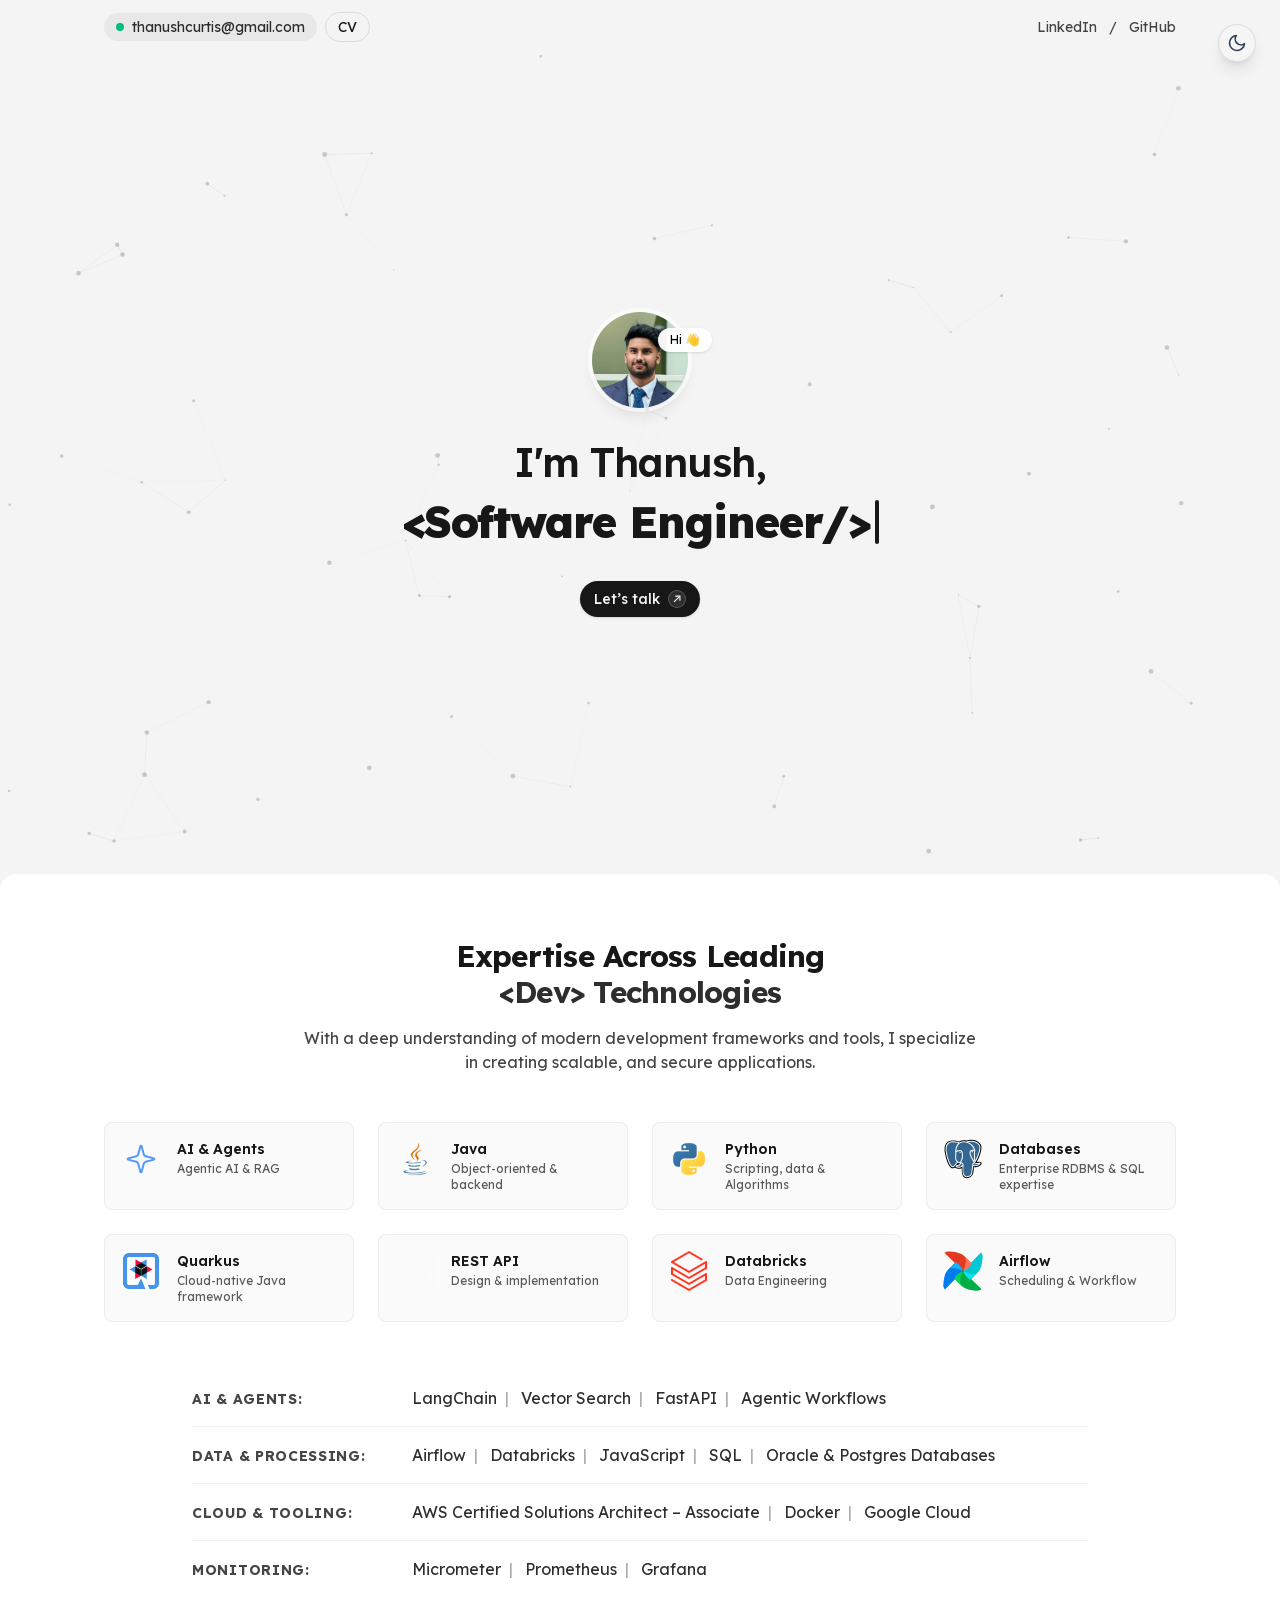
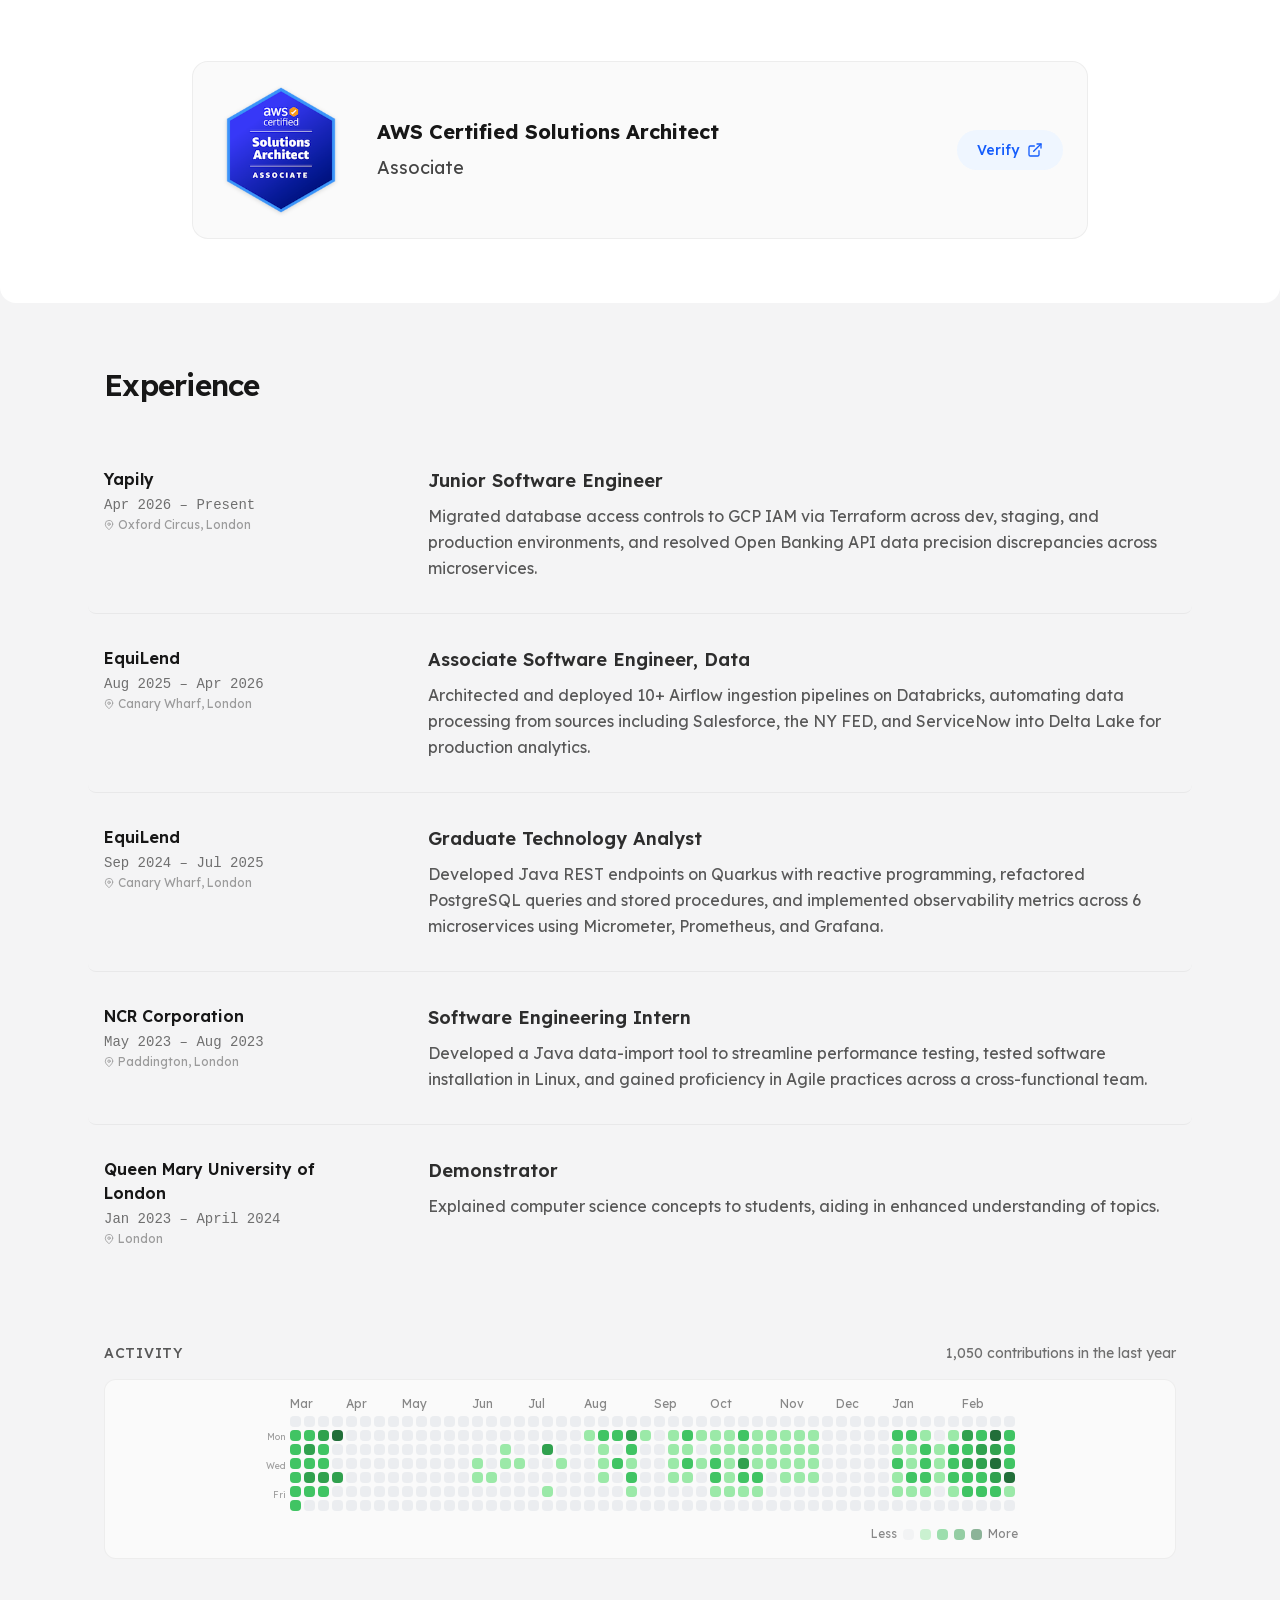
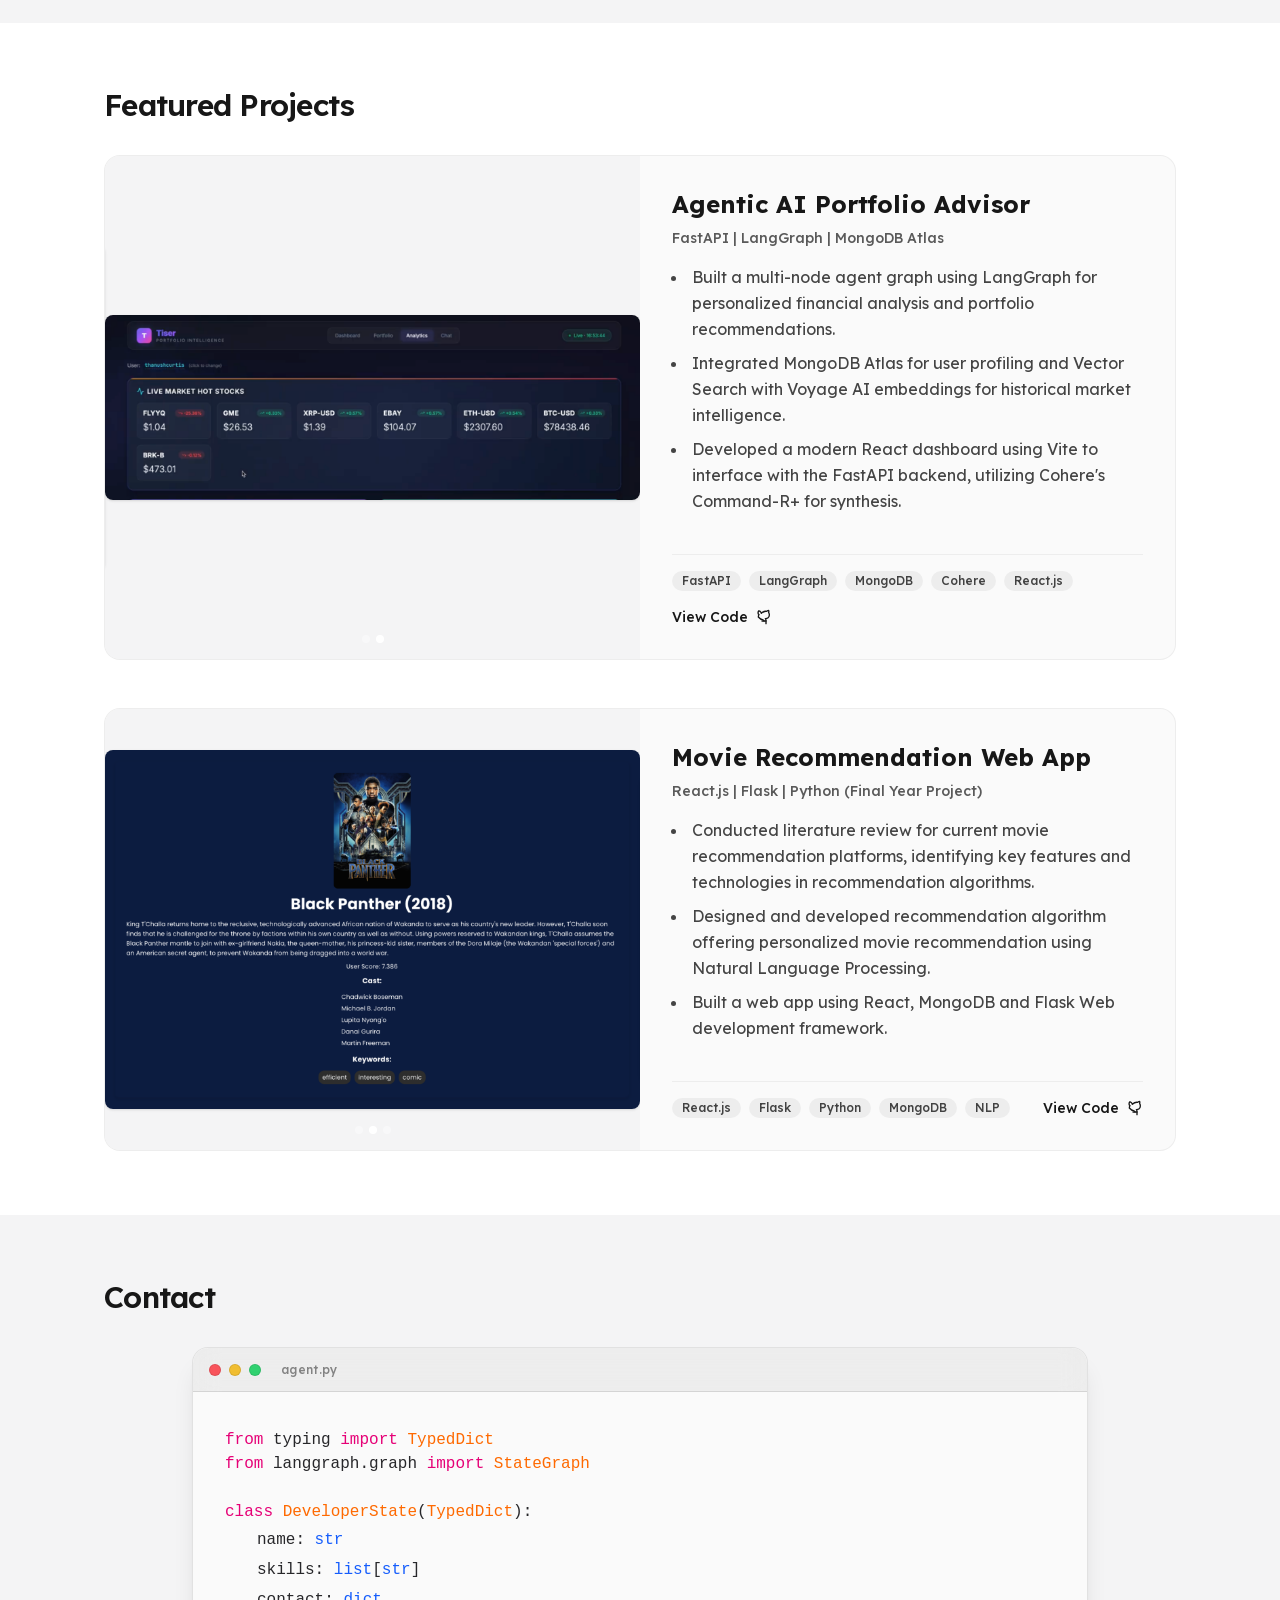
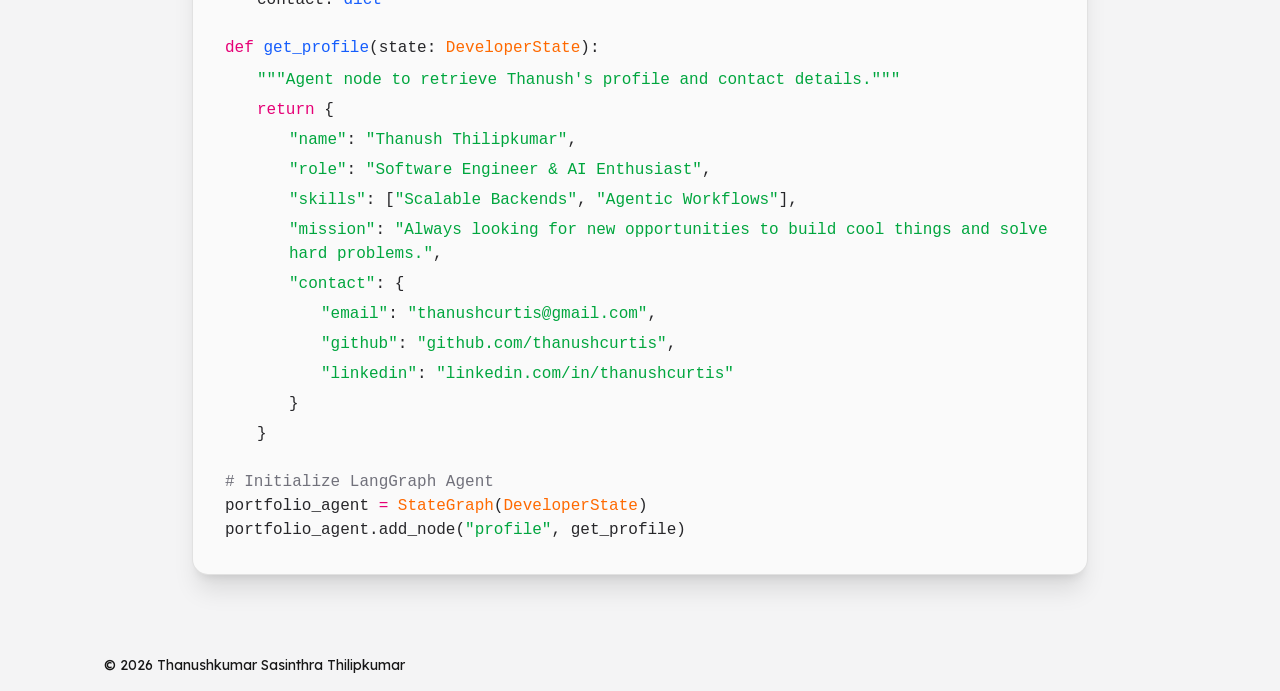
==== commit 208baa48: "Updates" ====
--- a/index.html
+++ b/index.html
@@ -1 +1 @@
-<!DOCTYPE html><!--zbl__lyds_qoi1cDOmP4k--><html lang="en"><head><meta charSet="utf-8"/><meta name="viewport" content="width=device-width, initial-scale=1"/><link rel="preload" href="/_next/static/media/ca31d6821328a4e9-s.p.8036670a.woff2" as="font" crossorigin="" type="font/woff2"/><link rel="preload" as="image" href="/assets/thanush.png"/><link rel="preload" as="image" href="/logos/java.png"/><link rel="preload" as="image" href="/logos/python.png"/><link rel="preload" as="image" href="/logos/postgresql-original.svg"/><link rel="preload" as="image" href="/logos/quarkus.png"/><link rel="preload" as="image" href="/logos/rest.png"/><link rel="preload" as="image" href="/logos/databricks.png"/><link rel="preload" as="image" href="/logos/apacheairflow-original.svg"/><link rel="preload" as="image" href="/assets/Portfolio-chat.png"/><link rel="preload" as="image" href="/assets/Live-Stocks.png"/><link rel="stylesheet" href="/_next/static/chunks/887cf9568648769d.css" data-precedence="next"/><link rel="preload" as="script" fetchPriority="low" href="/_next/static/chunks/aaea1e64ef7e0faa.js"/><script src="/_next/static/chunks/f471ac2339220d44.js" async=""></script><script src="/_next/static/chunks/2af9fca721db194b.js" async=""></script><script src="/_next/static/chunks/turbopack-3ffcd44c0a3aad37.js" async=""></script><script src="/_next/static/chunks/9fac4363786a270f.js" async=""></script><script src="/_next/static/chunks/060f9a97930f3d04.js" async=""></script><script src="/_next/static/chunks/0f793a296d89adb3.js" async=""></script><link rel="preload" as="image" href="/assets/Movie-Recommendation.png"/><link rel="preload" as="image" href="/assets/movie_details.png"/><link rel="preload" as="image" href="/assets/Watched_Movies.png"/><link rel="preload" as="image" href="/assets/aws-certified-solutions-architect-associate.png"/><meta name="next-size-adjust" content=""/><title>Thanush Thilipkumar </title><meta name="description" content="Portfolio of Thanush Thilipkumar — projects, skills, and contact."/><meta name="twitter:card" content="summary_large_image"/><meta name="twitter:title" content="Thanush Thilipkumar | Portfolio"/><meta name="twitter:description" content="Experience, skills, and ways to contact Thanush."/><meta name="twitter:image" content="http://localhost:3000/og-image.png"/><link rel="shortcut icon" href="/icon.png"/><link rel="icon" href="/icon.png" type="image/png"/><link rel="apple-touch-icon" href="/icon.png"/><script src="/_next/static/chunks/a6dad97d9634a72d.js" noModule=""></script></head><body class="lexend_99ca8c04-module__K1QbjW__variable antialiased"><div hidden=""><!--$--><!--/$--></div><script>((a,b,c,d,e,f,g,h)=>{let i=document.documentElement,j=["light","dark"];function k(b){var c;(Array.isArray(a)?a:[a]).forEach(a=>{let c="class"===a,d=c&&f?e.map(a=>f[a]||a):e;c?(i.classList.remove(...d),i.classList.add(f&&f[b]?f[b]:b)):i.setAttribute(a,b)}),c=b,h&&j.includes(c)&&(i.style.colorScheme=c)}if(d)k(d);else try{let a=localStorage.getItem(b)||c,d=g&&"system"===a?window.matchMedia("(prefers-color-scheme: dark)").matches?"dark":"light":a;k(d)}catch(a){}})("class","theme","system",null,["light","dark"],null,true,true)</script><div class="font-sans"><div class="w-full py-3"><div class="container mx-auto px-6 flex items-center justify-between text-sm"><div class="flex items-center gap-2"><span class="inline-flex items-center gap-2 rounded-full bg-black/5 dark:bg-white/10 px-3 py-1"><span class="w-2 h-2 rounded-full bg-emerald-500"></span><a href="mailto:thanushcurtis@gmail.com" class="opacity-90">thanushcurtis@gmail.com</a></span><a href="/assets/ThanushkumarCV_2026.pdf" download="Thanushkumar-CV.pdf" class="rounded-full border border-black/10 dark:border-white/15 px-3 py-1 hover:bg-black/5 dark:hover:bg-white/10">CV</a></div><nav class="hidden sm:flex items-center gap-3 opacity-80"><a href="https://www.linkedin.com/in/thanushcurtis/" class="hover:opacity-100" target="_blank" rel="noopener noreferrer">LinkedIn</a><span>/</span><a href="https://github.com/thanushcurtis" class="hover:opacity-100" target="_blank" rel="noopener noreferrer">GitHub</a></nav></div></div><main><section class="w-full min-h-[60vh] sm:min-h-[calc(100vh-80px)] py-16 sm:py-20 flex items-center relative overflow-hidden group"><canvas class="absolute inset-0 z-0 pointer-events-none"></canvas><div class="pointer-events-none absolute inset-0 opacity-0 group-hover:opacity-100 transition-opacity duration-300 z-0" style="background:radial-gradient(600px circle at 0px 0px, rgba(29, 78, 216, 0.15), transparent 80%)"></div><div class="container mx-auto px-6 text-center max-w-3xl relative z-10"><div class="relative w-24 h-24 mx-auto"><img src="/assets/thanush.png" alt="Profile photo" width="96" height="96" loading="eager" class="object-cover rounded-full ring-4 ring-white/70 w-full h-full shadow-lg"/><span class="absolute -right-6 top-4 select-none rounded-full bg-white/95 text-black text-xs px-3 py-1 shadow">Hi <span class="wave-emoji">👋</span></span></div><h1 class="mt-6 text-[32px] sm:text-[40px] font-semibold tracking-tight">I&#x27;m Thanush,</h1><div class="mt-1 text-[34px] sm:text-[44px] font-extrabold tracking-tight flex justify-center items-center h-[41px] sm:h-[53px]"><span class="w-1 h-[34px] sm:h-[44px] bg-foreground ml-1 animate-pulse rounded-sm"></span></div><div class="mt-8"><a href="mailto:thanushcurtis@gmail.com" class="group/btn inline-flex items-center gap-2 px-3.5 py-2 rounded-full bg-foreground text-background text-sm font-medium hover:opacity-90 shadow-sm transition-transform hover:scale-105">Let’s talk<span class="inline-flex items-center justify-center w-4.5 h-4.5 rounded-full border border-white/20 bg-white/10"><svg viewBox="0 0 24 24" class="w-3.5 h-3.5 transition-transform duration-300 ease-out group-hover/btn:rotate-45" fill="none" stroke="currentColor" stroke-width="2"><path d="M7 17L17 7"></path><path d="M9 7h8v8"></path></svg></span></a></div></div></section><section id="expertise" class="w-full py-16 bg-white dark:bg-zinc-900 rounded-2xl"><div class="container mx-auto px-6"><div class="flex flex-col gap-16"><div><div class="text-center mb-12"><h2 class="text-3xl font-bold tracking-tight">Expertise Across Leading<br/><span class="text-foreground/90">&lt;Dev&gt; Technologies</span></h2><p class="mt-4 max-w-2xl mx-auto opacity-80">With a deep understanding of modern development frameworks and tools, I specialize in creating scalable, and secure applications.</p></div><div class="grid grid-cols-1 sm:grid-cols-2 md:grid-cols-3 lg:grid-cols-4 gap-6"><div class="flex items-start gap-4 p-4 rounded-lg border border-black/5 dark:border-white/10 bg-zinc-50 dark:bg-zinc-800/50 hover:bg-zinc-100 dark:hover:bg-zinc-800 transition-colors"><div class="shrink-0 text-foreground/80"><div class="w-10 h-10 rounded-md flex items-center justify-center overflow-hidden bg-transparent"><svg xmlns="http://www.w3.org/2000/svg" viewBox="0 0 24 24" fill="none" stroke="currentColor" stroke-width="1.5" stroke-linecap="round" stroke-linejoin="round" class="w-8 h-8 opacity-80 text-blue-500"><path d="M9.937 15.5A2 2 0 0 0 8.5 14.063l-6.135-1.582a.5.5 0 0 1 0-.962L8.5 9.936A2 2 0 0 0 9.937 8.5l1.582-6.135a.5.5 0 0 1 .963 0L14.063 8.5A2 2 0 0 0 15.5 9.937l6.135 1.581a.5.5 0 0 1 0 .964L15.5 14.063a2 2 0 0 0-1.437 1.437l-1.582 6.135a.5.5 0 0 1-.963 0z"></path></svg></div></div><div><h3 class="font-semibold text-sm">AI &amp; Agents</h3><p class="text-xs opacity-70 leading-4 mt-0.5">Agentic AI &amp; RAG</p></div></div><div class="flex items-start gap-4 p-4 rounded-lg border border-black/5 dark:border-white/10 bg-zinc-50 dark:bg-zinc-800/50 hover:bg-zinc-100 dark:hover:bg-zinc-800 transition-colors"><div class="shrink-0 text-foreground/80"><div class="w-10 h-10 rounded-md flex items-center justify-center overflow-hidden bg-transparent"><img src="/logos/java.png" alt="Java" class="w-10 h-10 object-contain"/></div></div><div><h3 class="font-semibold text-sm">Java</h3><p class="text-xs opacity-70 leading-4 mt-0.5">Object-oriented &amp; backend</p></div></div><div class="flex items-start gap-4 p-4 rounded-lg border border-black/5 dark:border-white/10 bg-zinc-50 dark:bg-zinc-800/50 hover:bg-zinc-100 dark:hover:bg-zinc-800 transition-colors"><div class="shrink-0 text-foreground/80"><div class="w-10 h-10 rounded-md flex items-center justify-center overflow-hidden bg-transparent"><img src="/logos/python.png" alt="Python" class="w-10 h-10 object-contain"/></div></div><div><h3 class="font-semibold text-sm">Python</h3><p class="text-xs opacity-70 leading-4 mt-0.5">Scripting, data &amp; Algorithms</p></div></div><div class="flex items-start gap-4 p-4 rounded-lg border border-black/5 dark:border-white/10 bg-zinc-50 dark:bg-zinc-800/50 hover:bg-zinc-100 dark:hover:bg-zinc-800 transition-colors"><div class="shrink-0 text-foreground/80"><div class="w-10 h-10 rounded-md flex items-center justify-center overflow-hidden bg-transparent"><img src="/logos/postgresql-original.svg" alt="Databases" class="w-10 h-10 object-contain"/></div></div><div><h3 class="font-semibold text-sm">Databases</h3><p class="text-xs opacity-70 leading-4 mt-0.5">Enterprise RDBMS &amp; SQL expertise</p></div></div><div class="flex items-start gap-4 p-4 rounded-lg border border-black/5 dark:border-white/10 bg-zinc-50 dark:bg-zinc-800/50 hover:bg-zinc-100 dark:hover:bg-zinc-800 transition-colors"><div class="shrink-0 text-foreground/80"><div class="w-10 h-10 rounded-md flex items-center justify-center overflow-hidden bg-transparent"><img src="/logos/quarkus.png" alt="Quarkus" class="w-10 h-10 object-contain"/></div></div><div><h3 class="font-semibold text-sm">Quarkus</h3><p class="text-xs opacity-70 leading-4 mt-0.5">Cloud-native Java framework</p></div></div><div class="flex items-start gap-4 p-4 rounded-lg border border-black/5 dark:border-white/10 bg-zinc-50 dark:bg-zinc-800/50 hover:bg-zinc-100 dark:hover:bg-zinc-800 transition-colors"><div class="shrink-0 text-foreground/80"><div class="w-10 h-10 rounded-md flex items-center justify-center overflow-hidden bg-transparent"><img src="/logos/rest.png" alt="REST API" class="w-10 h-10 object-contain"/></div></div><div><h3 class="font-semibold text-sm">REST API</h3><p class="text-xs opacity-70 leading-4 mt-0.5">Design &amp; implementation</p></div></div><div class="flex items-start gap-4 p-4 rounded-lg border border-black/5 dark:border-white/10 bg-zinc-50 dark:bg-zinc-800/50 hover:bg-zinc-100 dark:hover:bg-zinc-800 transition-colors"><div class="shrink-0 text-foreground/80"><div class="w-10 h-10 rounded-md flex items-center justify-center overflow-hidden bg-transparent"><img src="/logos/databricks.png" alt="Databricks" class="w-10 h-10 object-contain"/></div></div><div><h3 class="font-semibold text-sm">Databricks</h3><p class="text-xs opacity-70 leading-4 mt-0.5">Data Engineering</p></div></div><div class="flex items-start gap-4 p-4 rounded-lg border border-black/5 dark:border-white/10 bg-zinc-50 dark:bg-zinc-800/50 hover:bg-zinc-100 dark:hover:bg-zinc-800 transition-colors"><div class="shrink-0 text-foreground/80"><div class="w-10 h-10 rounded-md flex items-center justify-center overflow-hidden bg-transparent"><img src="/logos/apacheairflow-original.svg" alt="Airflow" class="w-10 h-10 object-contain"/></div></div><div><h3 class="font-semibold text-sm">Airflow</h3><p class="text-xs opacity-70 leading-4 mt-0.5">Scheduling &amp; Workflow </p></div></div></div></div><div class="flex flex-col gap-16"><div><div class="space-y-4 max-w-4xl mx-auto"><div class="flex flex-col sm:flex-row sm:items-baseline gap-2 sm:gap-10 border-b border-black/5 dark:border-white/5 pb-4 last:border-0"><h4 class="text-sm font-bold min-w-[180px] uppercase tracking-wider opacity-80">AI &amp; Agents<!-- -->:</h4><div class="flex flex-wrap gap-x-2 gap-y-1"><span class="text-base text-foreground/90">LangChain<span class="mx-1 opacity-40"> | </span></span><span class="text-base text-foreground/90">Vector Search<span class="mx-1 opacity-40"> | </span></span><span class="text-base text-foreground/90">FastAPI<span class="mx-1 opacity-40"> | </span></span><span class="text-base text-foreground/90">Agentic Workflows</span></div></div><div class="flex flex-col sm:flex-row sm:items-baseline gap-2 sm:gap-10 border-b border-black/5 dark:border-white/5 pb-4 last:border-0"><h4 class="text-sm font-bold min-w-[180px] uppercase tracking-wider opacity-80">Data &amp; Processing<!-- -->:</h4><div class="flex flex-wrap gap-x-2 gap-y-1"><span class="text-base text-foreground/90">Airflow<span class="mx-1 opacity-40"> | </span></span><span class="text-base text-foreground/90">Databricks<span class="mx-1 opacity-40"> | </span></span><span class="text-base text-foreground/90">JavaScript<span class="mx-1 opacity-40"> | </span></span><span class="text-base text-foreground/90">SQL<span class="mx-1 opacity-40"> | </span></span><span class="text-base text-foreground/90">Oracle &amp; Postgres Databases</span></div></div><div class="flex flex-col sm:flex-row sm:items-baseline gap-2 sm:gap-10 border-b border-black/5 dark:border-white/5 pb-4 last:border-0"><h4 class="text-sm font-bold min-w-[180px] uppercase tracking-wider opacity-80">Cloud &amp; Tooling<!-- -->:</h4><div class="flex flex-wrap gap-x-2 gap-y-1"><span class="text-base text-foreground/90">AWS Certified Solutions Architect – Associate<span class="mx-1 opacity-40"> | </span></span><span class="text-base text-foreground/90">Docker<span class="mx-1 opacity-40"> | </span></span><span class="text-base text-foreground/90">Google Cloud</span></div></div><div class="flex flex-col sm:flex-row sm:items-baseline gap-2 sm:gap-10 border-b border-black/5 dark:border-white/5 pb-4 last:border-0"><h4 class="text-sm font-bold min-w-[180px] uppercase tracking-wider opacity-80">Monitoring<!-- -->:</h4><div class="flex flex-wrap gap-x-2 gap-y-1"><span class="text-base text-foreground/90">Micrometer<span class="mx-1 opacity-40"> | </span></span><span class="text-base text-foreground/90">Prometheus<span class="mx-1 opacity-40"> | </span></span><span class="text-base text-foreground/90">Grafana</span></div></div></div></div><div class="flex justify-center w-full"><a href="https://www.credly.com/badges/88e9cd17-68d8-4959-973c-7324ede5a736/public_url" target="_blank" rel="noopener noreferrer" class="group flex flex-col md:flex-row items-center gap-8 p-6 bg-zinc-50 dark:bg-zinc-800/30 rounded-2xl border border-black/5 dark:border-white/10 hover:border-blue-500/30 transition-all hover:bg-zinc-100 dark:hover:bg-zinc-800/50 cursor-pointer w-full max-w-4xl mx-auto"><div class="relative w-32 h-32 flex-shrink-0 transform group-hover:scale-105 transition-transform duration-300"><img src="/assets/aws-certified-solutions-architect-associate.png" alt="AWS Certified Solutions Architect - Associate" class="object-contain w-full h-full drop-shadow-sm"/></div><div class="flex-grow text-center md:text-left space-y-2"><h3 class="text-xl font-bold group-hover:text-blue-600 dark:group-hover:text-blue-400 transition-colors">AWS Certified Solutions Architect</h3><p class="text-lg opacity-80">Associate</p></div><div class="flex-shrink-0 flex items-center gap-2 text-sm font-medium text-blue-600 dark:text-blue-400 bg-blue-50 dark:bg-blue-900/20 px-5 py-2.5 rounded-full transition-colors group-hover:bg-blue-100 dark:group-hover:bg-blue-900/30">Verify<svg xmlns="http://www.w3.org/2000/svg" width="16" height="16" viewBox="0 0 24 24" fill="none" stroke="currentColor" stroke-width="2" stroke-linecap="round" stroke-linejoin="round"><path d="M18 13v6a2 2 0 0 1-2 2H5a2 2 0 0 1-2-2V8a2 2 0 0 1 2-2h6"></path><polyline points="15 3 21 3 21 9"></polyline><line x1="10" y1="14" x2="21" y2="3"></line></svg></div></a></div></div></div></div></section><section id="experience" class="w-full py-16 "><div class="container mx-auto px-6"><h2 class="text-2xl sm:text-3xl font-semibold tracking-tight mb-8">Experience</h2><div class="space-y-0"><div class="group relative flex flex-col sm:flex-row gap-4 sm:gap-8 py-8 border-b border-black/5 dark:border-white/5 last:border-0 hover:bg-black/[0.02] dark:hover:bg-white/[0.02] -mx-4 px-4 rounded-lg transition-colors"><div class="sm:w-1/4 shrink-0"><div class="font-semibold text-base">EquiLend</div><div class="text-sm opacity-60 mt-1 font-mono">Aug 2025 – Present</div><div class="text-xs opacity-40 mt-0.5 flex items-center gap-1"><svg xmlns="http://www.w3.org/2000/svg" width="10" height="10" viewBox="0 0 24 24" fill="none" stroke="currentColor" stroke-width="2" stroke-linecap="round" stroke-linejoin="round"><path d="M21 10c0 7-9 13-9 13s-9-6-9-13a9 9 0 0 1 18 0z"></path><circle cx="12" cy="10" r="3"></circle></svg>Canary Wharf, London</div></div><div class="sm:w-3/4 sm:pl-6"><h3 class="text-lg font-semibold text-foreground/90 mb-2">Associate Software Engineer, Data</h3><p class="text-sm sm:text-base opacity-70 leading-relaxed">Architected and deployed 10+ Airflow ingestion pipelines on Databricks, automating data processing from sources including Salesforce, the NY FED, and ServiceNow into Delta Lake for production analytics.</p></div></div><div class="group relative flex flex-col sm:flex-row gap-4 sm:gap-8 py-8 border-b border-black/5 dark:border-white/5 last:border-0 hover:bg-black/[0.02] dark:hover:bg-white/[0.02] -mx-4 px-4 rounded-lg transition-colors"><div class="sm:w-1/4 shrink-0"><div class="font-semibold text-base">EquiLend</div><div class="text-sm opacity-60 mt-1 font-mono">Sep 2024 – Jul 2025</div><div class="text-xs opacity-40 mt-0.5 flex items-center gap-1"><svg xmlns="http://www.w3.org/2000/svg" width="10" height="10" viewBox="0 0 24 24" fill="none" stroke="currentColor" stroke-width="2" stroke-linecap="round" stroke-linejoin="round"><path d="M21 10c0 7-9 13-9 13s-9-6-9-13a9 9 0 0 1 18 0z"></path><circle cx="12" cy="10" r="3"></circle></svg>Canary Wharf, London</div></div><div class="sm:w-3/4 sm:pl-6"><h3 class="text-lg font-semibold text-foreground/90 mb-2">Graduate Technology Analyst</h3><p class="text-sm sm:text-base opacity-70 leading-relaxed">Developed Java REST endpoints on Quarkus with reactive programming, refactored PostgreSQL queries and stored procedures, and implemented observability metrics across 6 microservices using Micrometer, Prometheus, and Grafana.</p></div></div><div class="group relative flex flex-col sm:flex-row gap-4 sm:gap-8 py-8 border-b border-black/5 dark:border-white/5 last:border-0 hover:bg-black/[0.02] dark:hover:bg-white/[0.02] -mx-4 px-4 rounded-lg transition-colors"><div class="sm:w-1/4 shrink-0"><div class="font-semibold text-base">NCR Corporation</div><div class="text-sm opacity-60 mt-1 font-mono">May 2023 – Aug 2023</div><div class="text-xs opacity-40 mt-0.5 flex items-center gap-1"><svg xmlns="http://www.w3.org/2000/svg" width="10" height="10" viewBox="0 0 24 24" fill="none" stroke="currentColor" stroke-width="2" stroke-linecap="round" stroke-linejoin="round"><path d="M21 10c0 7-9 13-9 13s-9-6-9-13a9 9 0 0 1 18 0z"></path><circle cx="12" cy="10" r="3"></circle></svg>Paddington, London</div></div><div class="sm:w-3/4 sm:pl-6"><h3 class="text-lg font-semibold text-foreground/90 mb-2">Software Engineering Intern</h3><p class="text-sm sm:text-base opacity-70 leading-relaxed">Developed a Java data-import tool to streamline performance testing, tested software installation in Linux, and gained proficiency in Agile practices across a cross-functional team.</p></div></div><div class="group relative flex flex-col sm:flex-row gap-4 sm:gap-8 py-8 border-b border-black/5 dark:border-white/5 last:border-0 hover:bg-black/[0.02] dark:hover:bg-white/[0.02] -mx-4 px-4 rounded-lg transition-colors"><div class="sm:w-1/4 shrink-0"><div class="font-semibold text-base">Queen Mary University of London</div><div class="text-sm opacity-60 mt-1 font-mono">Jan 2023 – April 2024</div><div class="text-xs opacity-40 mt-0.5 flex items-center gap-1"><svg xmlns="http://www.w3.org/2000/svg" width="10" height="10" viewBox="0 0 24 24" fill="none" stroke="currentColor" stroke-width="2" stroke-linecap="round" stroke-linejoin="round"><path d="M21 10c0 7-9 13-9 13s-9-6-9-13a9 9 0 0 1 18 0z"></path><circle cx="12" cy="10" r="3"></circle></svg>London</div></div><div class="sm:w-3/4 sm:pl-6"><h3 class="text-lg font-semibold text-foreground/90 mb-2">Demonstrator</h3><p class="text-sm sm:text-base opacity-70 leading-relaxed">Explained computer science concepts to students, aiding in enhanced understanding of topics.</p></div></div></div><div class="mt-16"><div class="flex items-center justify-between mb-4"><h3 class="text-sm font-medium opacity-70 uppercase tracking-wider">Activity</h3><span class="text-sm opacity-60">1,050<!-- --> contributions in the last year</span></div><div class="rounded-xl border border-black/5 dark:border-white/10 bg-zinc-50 dark:bg-zinc-800/50 p-4 overflow-x-auto"><div style="width:756px;position:relative;margin:0 auto"><div style="height:16px;position:relative;margin-left:28px;margin-bottom:4px"><span class="text-xs opacity-50 absolute" style="left:0">Mar</span><span class="text-xs opacity-50 absolute" style="left:56px">Apr</span><span class="text-xs opacity-50 absolute" style="left:112px">May</span><span class="text-xs opacity-50 absolute" style="left:182px">Jun</span><span class="text-xs opacity-50 absolute" style="left:238px">Jul</span><span class="text-xs opacity-50 absolute" style="left:294px">Aug</span><span class="text-xs opacity-50 absolute" style="left:364px">Sep</span><span class="text-xs opacity-50 absolute" style="left:420px">Oct</span><span class="text-xs opacity-50 absolute" style="left:490px">Nov</span><span class="text-xs opacity-50 absolute" style="left:546px">Dec</span><span class="text-xs opacity-50 absolute" style="left:602px">Jan</span><span class="text-xs opacity-50 absolute" style="left:672px">Feb</span></div><div class="flex gap-0"><div class="flex flex-col justify-between text-xs opacity-40 shrink-0" style="width:28px;height:98px"><span class="leading-[11px] text-right pr-1" style="font-size:9px;height:11px"></span><span class="leading-[11px] text-right pr-1" style="font-size:9px;height:11px">Mon</span><span class="leading-[11px] text-right pr-1" style="font-size:9px;height:11px"></span><span class="leading-[11px] text-right pr-1" style="font-size:9px;height:11px">Wed</span><span class="leading-[11px] text-right pr-1" style="font-size:9px;height:11px"></span><span class="leading-[11px] text-right pr-1" style="font-size:9px;height:11px">Fri</span><span class="leading-[11px] text-right pr-1" style="font-size:9px;height:11px"></span></div><div class="flex" style="gap:3px"><div class="flex flex-col" style="gap:3px"><div class="rounded-sm" style="width:11px;height:11px;background-color:#ebedf0"></div><div class="rounded-sm" style="width:11px;height:11px;background-color:#40c463"></div><div class="rounded-sm" style="width:11px;height:11px;background-color:#40c463"></div><div class="rounded-sm" style="width:11px;height:11px;background-color:#40c463"></div><div class="rounded-sm" style="width:11px;height:11px;background-color:#40c463"></div><div class="rounded-sm" style="width:11px;height:11px;background-color:#40c463"></div><div class="rounded-sm" style="width:11px;height:11px;background-color:#40c463"></div></div><div class="flex flex-col" style="gap:3px"><div class="rounded-sm" style="width:11px;height:11px;background-color:#ebedf0"></div><div class="rounded-sm" style="width:11px;height:11px;background-color:#40c463"></div><div class="rounded-sm" style="width:11px;height:11px;background-color:#30a14e"></div><div class="rounded-sm" style="width:11px;height:11px;background-color:#40c463"></div><div class="rounded-sm" style="width:11px;height:11px;background-color:#30a14e"></div><div class="rounded-sm" style="width:11px;height:11px;background-color:#40c463"></div><div class="rounded-sm" style="width:11px;height:11px;background-color:#ebedf0"></div></div><div class="flex flex-col" style="gap:3px"><div class="rounded-sm" style="width:11px;height:11px;background-color:#ebedf0"></div><div class="rounded-sm" style="width:11px;height:11px;background-color:#30a14e"></div><div class="rounded-sm" style="width:11px;height:11px;background-color:#40c463"></div><div class="rounded-sm" style="width:11px;height:11px;background-color:#40c463"></div><div class="rounded-sm" style="width:11px;height:11px;background-color:#30a14e"></div><div class="rounded-sm" style="width:11px;height:11px;background-color:#40c463"></div><div class="rounded-sm" style="width:11px;height:11px;background-color:#ebedf0"></div></div><div class="flex flex-col" style="gap:3px"><div class="rounded-sm" style="width:11px;height:11px;background-color:#ebedf0"></div><div class="rounded-sm" style="width:11px;height:11px;background-color:#216e39"></div><div class="rounded-sm" style="width:11px;height:11px;background-color:#ebedf0"></div><div class="rounded-sm" style="width:11px;height:11px;background-color:#ebedf0"></div><div class="rounded-sm" style="width:11px;height:11px;background-color:#30a14e"></div><div class="rounded-sm" style="width:11px;height:11px;background-color:#ebedf0"></div><div class="rounded-sm" style="width:11px;height:11px;background-color:#ebedf0"></div></div><div class="flex flex-col" style="gap:3px"><div class="rounded-sm" style="width:11px;height:11px;background-color:#ebedf0"></div><div class="rounded-sm" style="width:11px;height:11px;background-color:#ebedf0"></div><div class="rounded-sm" style="width:11px;height:11px;background-color:#ebedf0"></div><div class="rounded-sm" style="width:11px;height:11px;background-color:#ebedf0"></div><div class="rounded-sm" style="width:11px;height:11px;background-color:#ebedf0"></div><div class="rounded-sm" style="width:11px;height:11px;background-color:#ebedf0"></div><div class="rounded-sm" style="width:11px;height:11px;background-color:#ebedf0"></div></div><div class="flex flex-col" style="gap:3px"><div class="rounded-sm" style="width:11px;height:11px;background-color:#ebedf0"></div><div class="rounded-sm" style="width:11px;height:11px;background-color:#ebedf0"></div><div class="rounded-sm" style="width:11px;height:11px;background-color:#ebedf0"></div><div class="rounded-sm" style="width:11px;height:11px;background-color:#ebedf0"></div><div class="rounded-sm" style="width:11px;height:11px;background-color:#ebedf0"></div><div class="rounded-sm" style="width:11px;height:11px;background-color:#ebedf0"></div><div class="rounded-sm" style="width:11px;height:11px;background-color:#ebedf0"></div></div><div class="flex flex-col" style="gap:3px"><div class="rounded-sm" style="width:11px;height:11px;background-color:#ebedf0"></div><div class="rounded-sm" style="width:11px;height:11px;background-color:#ebedf0"></div><div class="rounded-sm" style="width:11px;height:11px;background-color:#ebedf0"></div><div class="rounded-sm" style="width:11px;height:11px;background-color:#ebedf0"></div><div class="rounded-sm" style="width:11px;height:11px;background-color:#ebedf0"></div><div class="rounded-sm" style="width:11px;height:11px;background-color:#ebedf0"></div><div class="rounded-sm" style="width:11px;height:11px;background-color:#ebedf0"></div></div><div class="flex flex-col" style="gap:3px"><div class="rounded-sm" style="width:11px;height:11px;background-color:#ebedf0"></div><div class="rounded-sm" style="width:11px;height:11px;background-color:#ebedf0"></div><div class="rounded-sm" style="width:11px;height:11px;background-color:#ebedf0"></div><div class="rounded-sm" style="width:11px;height:11px;background-color:#ebedf0"></div><div class="rounded-sm" style="width:11px;height:11px;background-color:#ebedf0"></div><div class="rounded-sm" style="width:11px;height:11px;background-color:#ebedf0"></div><div class="rounded-sm" style="width:11px;height:11px;background-color:#ebedf0"></div></div><div class="flex flex-col" style="gap:3px"><div class="rounded-sm" style="width:11px;height:11px;background-color:#ebedf0"></div><div class="rounded-sm" style="width:11px;height:11px;background-color:#ebedf0"></div><div class="rounded-sm" style="width:11px;height:11px;background-color:#ebedf0"></div><div class="rounded-sm" style="width:11px;height:11px;background-color:#ebedf0"></div><div class="rounded-sm" style="width:11px;height:11px;background-color:#ebedf0"></div><div class="rounded-sm" style="width:11px;height:11px;background-color:#ebedf0"></div><div class="rounded-sm" style="width:11px;height:11px;background-color:#ebedf0"></div></div><div class="flex flex-col" style="gap:3px"><div class="rounded-sm" style="width:11px;height:11px;background-color:#ebedf0"></div><div class="rounded-sm" style="width:11px;height:11px;background-color:#ebedf0"></div><div class="rounded-sm" style="width:11px;height:11px;background-color:#ebedf0"></div><div class="rounded-sm" style="width:11px;height:11px;background-color:#ebedf0"></div><div class="rounded-sm" style="width:11px;height:11px;background-color:#ebedf0"></div><div class="rounded-sm" style="width:11px;height:11px;background-color:#ebedf0"></div><div class="rounded-sm" style="width:11px;height:11px;background-color:#ebedf0"></div></div><div class="flex flex-col" style="gap:3px"><div class="rounded-sm" style="width:11px;height:11px;background-color:#ebedf0"></div><div class="rounded-sm" style="width:11px;height:11px;background-color:#ebedf0"></div><div class="rounded-sm" style="width:11px;height:11px;background-color:#ebedf0"></div><div class="rounded-sm" style="width:11px;height:11px;background-color:#ebedf0"></div><div class="rounded-sm" style="width:11px;height:11px;background-color:#ebedf0"></div><div class="rounded-sm" style="width:11px;height:11px;background-color:#ebedf0"></div><div class="rounded-sm" style="width:11px;height:11px;background-color:#ebedf0"></div></div><div class="flex flex-col" style="gap:3px"><div class="rounded-sm" style="width:11px;height:11px;background-color:#ebedf0"></div><div class="rounded-sm" style="width:11px;height:11px;background-color:#ebedf0"></div><div class="rounded-sm" style="width:11px;height:11px;background-color:#ebedf0"></div><div class="rounded-sm" style="width:11px;height:11px;background-color:#ebedf0"></div><div class="rounded-sm" style="width:11px;height:11px;background-color:#ebedf0"></div><div class="rounded-sm" style="width:11px;height:11px;background-color:#ebedf0"></div><div class="rounded-sm" style="width:11px;height:11px;background-color:#ebedf0"></div></div><div class="flex flex-col" style="gap:3px"><div class="rounded-sm" style="width:11px;height:11px;background-color:#ebedf0"></div><div class="rounded-sm" style="width:11px;height:11px;background-color:#ebedf0"></div><div class="rounded-sm" style="width:11px;height:11px;background-color:#ebedf0"></div><div class="rounded-sm" style="width:11px;height:11px;background-color:#ebedf0"></div><div class="rounded-sm" style="width:11px;height:11px;background-color:#ebedf0"></div><div class="rounded-sm" style="width:11px;height:11px;background-color:#ebedf0"></div><div class="rounded-sm" style="width:11px;height:11px;background-color:#ebedf0"></div></div><div class="flex flex-col" style="gap:3px"><div class="rounded-sm" style="width:11px;height:11px;background-color:#ebedf0"></div><div class="rounded-sm" style="width:11px;height:11px;background-color:#ebedf0"></div><div class="rounded-sm" style="width:11px;height:11px;background-color:#ebedf0"></div><div class="rounded-sm" style="width:11px;height:11px;background-color:#9be9a8"></div><div class="rounded-sm" style="width:11px;height:11px;background-color:#9be9a8"></div><div class="rounded-sm" style="width:11px;height:11px;background-color:#ebedf0"></div><div class="rounded-sm" style="width:11px;height:11px;background-color:#ebedf0"></div></div><div class="flex flex-col" style="gap:3px"><div class="rounded-sm" style="width:11px;height:11px;background-color:#ebedf0"></div><div class="rounded-sm" style="width:11px;height:11px;background-color:#ebedf0"></div><div class="rounded-sm" style="width:11px;height:11px;background-color:#ebedf0"></div><div class="rounded-sm" style="width:11px;height:11px;background-color:#ebedf0"></div><div class="rounded-sm" style="width:11px;height:11px;background-color:#9be9a8"></div><div class="rounded-sm" style="width:11px;height:11px;background-color:#ebedf0"></div><div class="rounded-sm" style="width:11px;height:11px;background-color:#ebedf0"></div></div><div class="flex flex-col" style="gap:3px"><div class="rounded-sm" style="width:11px;height:11px;background-color:#ebedf0"></div><div class="rounded-sm" style="width:11px;height:11px;background-color:#ebedf0"></div><div class="rounded-sm" style="width:11px;height:11px;background-color:#9be9a8"></div><div class="rounded-sm" style="width:11px;height:11px;background-color:#9be9a8"></div><div class="rounded-sm" style="width:11px;height:11px;background-color:#ebedf0"></div><div class="rounded-sm" style="width:11px;height:11px;background-color:#ebedf0"></div><div class="rounded-sm" style="width:11px;height:11px;background-color:#ebedf0"></div></div><div class="flex flex-col" style="gap:3px"><div class="rounded-sm" style="width:11px;height:11px;background-color:#ebedf0"></div><div class="rounded-sm" style="width:11px;height:11px;background-color:#ebedf0"></div><div class="rounded-sm" style="width:11px;height:11px;background-color:#ebedf0"></div><div class="rounded-sm" style="width:11px;height:11px;background-color:#9be9a8"></div><div class="rounded-sm" style="width:11px;height:11px;background-color:#ebedf0"></div><div class="rounded-sm" style="width:11px;height:11px;background-color:#ebedf0"></div><div class="rounded-sm" style="width:11px;height:11px;background-color:#ebedf0"></div></div><div class="flex flex-col" style="gap:3px"><div class="rounded-sm" style="width:11px;height:11px;background-color:#ebedf0"></div><div class="rounded-sm" style="width:11px;height:11px;background-color:#ebedf0"></div><div class="rounded-sm" style="width:11px;height:11px;background-color:#ebedf0"></div><div class="rounded-sm" style="width:11px;height:11px;background-color:#ebedf0"></div><div class="rounded-sm" style="width:11px;height:11px;background-color:#ebedf0"></div><div class="rounded-sm" style="width:11px;height:11px;background-color:#ebedf0"></div><div class="rounded-sm" style="width:11px;height:11px;background-color:#ebedf0"></div></div><div class="flex flex-col" style="gap:3px"><div class="rounded-sm" style="width:11px;height:11px;background-color:#ebedf0"></div><div class="rounded-sm" style="width:11px;height:11px;background-color:#ebedf0"></div><div class="rounded-sm" style="width:11px;height:11px;background-color:#30a14e"></div><div class="rounded-sm" style="width:11px;height:11px;background-color:#ebedf0"></div><div class="rounded-sm" style="width:11px;height:11px;background-color:#ebedf0"></div><div class="rounded-sm" style="width:11px;height:11px;background-color:#9be9a8"></div><div class="rounded-sm" style="width:11px;height:11px;background-color:#ebedf0"></div></div><div class="flex flex-col" style="gap:3px"><div class="rounded-sm" style="width:11px;height:11px;background-color:#ebedf0"></div><div class="rounded-sm" style="width:11px;height:11px;background-color:#ebedf0"></div><div class="rounded-sm" style="width:11px;height:11px;background-color:#ebedf0"></div><div class="rounded-sm" style="width:11px;height:11px;background-color:#9be9a8"></div><div class="rounded-sm" style="width:11px;height:11px;background-color:#ebedf0"></div><div class="rounded-sm" style="width:11px;height:11px;background-color:#ebedf0"></div><div class="rounded-sm" style="width:11px;height:11px;background-color:#ebedf0"></div></div><div class="flex flex-col" style="gap:3px"><div class="rounded-sm" style="width:11px;height:11px;background-color:#ebedf0"></div><div class="rounded-sm" style="width:11px;height:11px;background-color:#ebedf0"></div><div class="rounded-sm" style="width:11px;height:11px;background-color:#ebedf0"></div><div class="rounded-sm" style="width:11px;height:11px;background-color:#ebedf0"></div><div class="rounded-sm" style="width:11px;height:11px;background-color:#ebedf0"></div><div class="rounded-sm" style="width:11px;height:11px;background-color:#ebedf0"></div><div class="rounded-sm" style="width:11px;height:11px;background-color:#ebedf0"></div></div><div class="flex flex-col" style="gap:3px"><div class="rounded-sm" style="width:11px;height:11px;background-color:#ebedf0"></div><div class="rounded-sm" style="width:11px;height:11px;background-color:#9be9a8"></div><div class="rounded-sm" style="width:11px;height:11px;background-color:#ebedf0"></div><div class="rounded-sm" style="width:11px;height:11px;background-color:#ebedf0"></div><div class="rounded-sm" style="width:11px;height:11px;background-color:#ebedf0"></div><div class="rounded-sm" style="width:11px;height:11px;background-color:#ebedf0"></div><div class="rounded-sm" style="width:11px;height:11px;background-color:#ebedf0"></div></div><div class="flex flex-col" style="gap:3px"><div class="rounded-sm" style="width:11px;height:11px;background-color:#ebedf0"></div><div class="rounded-sm" style="width:11px;height:11px;background-color:#40c463"></div><div class="rounded-sm" style="width:11px;height:11px;background-color:#9be9a8"></div><div class="rounded-sm" style="width:11px;height:11px;background-color:#9be9a8"></div><div class="rounded-sm" style="width:11px;height:11px;background-color:#9be9a8"></div><div class="rounded-sm" style="width:11px;height:11px;background-color:#ebedf0"></div><div class="rounded-sm" style="width:11px;height:11px;background-color:#ebedf0"></div></div><div class="flex flex-col" style="gap:3px"><div class="rounded-sm" style="width:11px;height:11px;background-color:#ebedf0"></div><div class="rounded-sm" style="width:11px;height:11px;background-color:#40c463"></div><div class="rounded-sm" style="width:11px;height:11px;background-color:#ebedf0"></div><div class="rounded-sm" style="width:11px;height:11px;background-color:#40c463"></div><div class="rounded-sm" style="width:11px;height:11px;background-color:#ebedf0"></div><div class="rounded-sm" style="width:11px;height:11px;background-color:#ebedf0"></div><div class="rounded-sm" style="width:11px;height:11px;background-color:#ebedf0"></div></div><div class="flex flex-col" style="gap:3px"><div class="rounded-sm" style="width:11px;height:11px;background-color:#ebedf0"></div><div class="rounded-sm" style="width:11px;height:11px;background-color:#30a14e"></div><div class="rounded-sm" style="width:11px;height:11px;background-color:#40c463"></div><div class="rounded-sm" style="width:11px;height:11px;background-color:#9be9a8"></div><div class="rounded-sm" style="width:11px;height:11px;background-color:#40c463"></div><div class="rounded-sm" style="width:11px;height:11px;background-color:#9be9a8"></div><div class="rounded-sm" style="width:11px;height:11px;background-color:#ebedf0"></div></div><div class="flex flex-col" style="gap:3px"><div class="rounded-sm" style="width:11px;height:11px;background-color:#ebedf0"></div><div class="rounded-sm" style="width:11px;height:11px;background-color:#9be9a8"></div><div class="rounded-sm" style="width:11px;height:11px;background-color:#ebedf0"></div><div class="rounded-sm" style="width:11px;height:11px;background-color:#ebedf0"></div><div class="rounded-sm" style="width:11px;height:11px;background-color:#ebedf0"></div><div class="rounded-sm" style="width:11px;height:11px;background-color:#ebedf0"></div><div class="rounded-sm" style="width:11px;height:11px;background-color:#ebedf0"></div></div><div class="flex flex-col" style="gap:3px"><div class="rounded-sm" style="width:11px;height:11px;background-color:#ebedf0"></div><div class="rounded-sm" style="width:11px;height:11px;background-color:#ebedf0"></div><div class="rounded-sm" style="width:11px;height:11px;background-color:#ebedf0"></div><div class="rounded-sm" style="width:11px;height:11px;background-color:#ebedf0"></div><div class="rounded-sm" style="width:11px;height:11px;background-color:#ebedf0"></div><div class="rounded-sm" style="width:11px;height:11px;background-color:#ebedf0"></div><div class="rounded-sm" style="width:11px;height:11px;background-color:#ebedf0"></div></div><div class="flex flex-col" style="gap:3px"><div class="rounded-sm" style="width:11px;height:11px;background-color:#ebedf0"></div><div class="rounded-sm" style="width:11px;height:11px;background-color:#9be9a8"></div><div class="rounded-sm" style="width:11px;height:11px;background-color:#9be9a8"></div><div class="rounded-sm" style="width:11px;height:11px;background-color:#9be9a8"></div><div class="rounded-sm" style="width:11px;height:11px;background-color:#9be9a8"></div><div class="rounded-sm" style="width:11px;height:11px;background-color:#ebedf0"></div><div class="rounded-sm" style="width:11px;height:11px;background-color:#ebedf0"></div></div><div class="flex flex-col" style="gap:3px"><div class="rounded-sm" style="width:11px;height:11px;background-color:#ebedf0"></div><div class="rounded-sm" style="width:11px;height:11px;background-color:#40c463"></div><div class="rounded-sm" style="width:11px;height:11px;background-color:#9be9a8"></div><div class="rounded-sm" style="width:11px;height:11px;background-color:#40c463"></div><div class="rounded-sm" style="width:11px;height:11px;background-color:#9be9a8"></div><div class="rounded-sm" style="width:11px;height:11px;background-color:#ebedf0"></div><div class="rounded-sm" style="width:11px;height:11px;background-color:#ebedf0"></div></div><div class="flex flex-col" style="gap:3px"><div class="rounded-sm" style="width:11px;height:11px;background-color:#ebedf0"></div><div class="rounded-sm" style="width:11px;height:11px;background-color:#9be9a8"></div><div class="rounded-sm" style="width:11px;height:11px;background-color:#ebedf0"></div><div class="rounded-sm" style="width:11px;height:11px;background-color:#9be9a8"></div><div class="rounded-sm" style="width:11px;height:11px;background-color:#ebedf0"></div><div class="rounded-sm" style="width:11px;height:11px;background-color:#ebedf0"></div><div class="rounded-sm" style="width:11px;height:11px;background-color:#ebedf0"></div></div><div class="flex flex-col" style="gap:3px"><div class="rounded-sm" style="width:11px;height:11px;background-color:#ebedf0"></div><div class="rounded-sm" style="width:11px;height:11px;background-color:#9be9a8"></div><div class="rounded-sm" style="width:11px;height:11px;background-color:#9be9a8"></div><div class="rounded-sm" style="width:11px;height:11px;background-color:#40c463"></div><div class="rounded-sm" style="width:11px;height:11px;background-color:#40c463"></div><div class="rounded-sm" style="width:11px;height:11px;background-color:#9be9a8"></div><div class="rounded-sm" style="width:11px;height:11px;background-color:#ebedf0"></div></div><div class="flex flex-col" style="gap:3px"><div class="rounded-sm" style="width:11px;height:11px;background-color:#ebedf0"></div><div class="rounded-sm" style="width:11px;height:11px;background-color:#9be9a8"></div><div class="rounded-sm" style="width:11px;height:11px;background-color:#9be9a8"></div><div class="rounded-sm" style="width:11px;height:11px;background-color:#9be9a8"></div><div class="rounded-sm" style="width:11px;height:11px;background-color:#9be9a8"></div><div class="rounded-sm" style="width:11px;height:11px;background-color:#9be9a8"></div><div class="rounded-sm" style="width:11px;height:11px;background-color:#ebedf0"></div></div><div class="flex flex-col" style="gap:3px"><div class="rounded-sm" style="width:11px;height:11px;background-color:#ebedf0"></div><div class="rounded-sm" style="width:11px;height:11px;background-color:#40c463"></div><div class="rounded-sm" style="width:11px;height:11px;background-color:#9be9a8"></div><div class="rounded-sm" style="width:11px;height:11px;background-color:#30a14e"></div><div class="rounded-sm" style="width:11px;height:11px;background-color:#40c463"></div><div class="rounded-sm" style="width:11px;height:11px;background-color:#9be9a8"></div><div class="rounded-sm" style="width:11px;height:11px;background-color:#ebedf0"></div></div><div class="flex flex-col" style="gap:3px"><div class="rounded-sm" style="width:11px;height:11px;background-color:#ebedf0"></div><div class="rounded-sm" style="width:11px;height:11px;background-color:#9be9a8"></div><div class="rounded-sm" style="width:11px;height:11px;background-color:#9be9a8"></div><div class="rounded-sm" style="width:11px;height:11px;background-color:#9be9a8"></div><div class="rounded-sm" style="width:11px;height:11px;background-color:#40c463"></div><div class="rounded-sm" style="width:11px;height:11px;background-color:#9be9a8"></div><div class="rounded-sm" style="width:11px;height:11px;background-color:#ebedf0"></div></div><div class="flex flex-col" style="gap:3px"><div class="rounded-sm" style="width:11px;height:11px;background-color:#ebedf0"></div><div class="rounded-sm" style="width:11px;height:11px;background-color:#9be9a8"></div><div class="rounded-sm" style="width:11px;height:11px;background-color:#9be9a8"></div><div class="rounded-sm" style="width:11px;height:11px;background-color:#9be9a8"></div><div class="rounded-sm" style="width:11px;height:11px;background-color:#ebedf0"></div><div class="rounded-sm" style="width:11px;height:11px;background-color:#ebedf0"></div><div class="rounded-sm" style="width:11px;height:11px;background-color:#ebedf0"></div></div><div class="flex flex-col" style="gap:3px"><div class="rounded-sm" style="width:11px;height:11px;background-color:#ebedf0"></div><div class="rounded-sm" style="width:11px;height:11px;background-color:#9be9a8"></div><div class="rounded-sm" style="width:11px;height:11px;background-color:#9be9a8"></div><div class="rounded-sm" style="width:11px;height:11px;background-color:#9be9a8"></div><div class="rounded-sm" style="width:11px;height:11px;background-color:#9be9a8"></div><div class="rounded-sm" style="width:11px;height:11px;background-color:#ebedf0"></div><div class="rounded-sm" style="width:11px;height:11px;background-color:#ebedf0"></div></div><div class="flex flex-col" style="gap:3px"><div class="rounded-sm" style="width:11px;height:11px;background-color:#ebedf0"></div><div class="rounded-sm" style="width:11px;height:11px;background-color:#9be9a8"></div><div class="rounded-sm" style="width:11px;height:11px;background-color:#9be9a8"></div><div class="rounded-sm" style="width:11px;height:11px;background-color:#9be9a8"></div><div class="rounded-sm" style="width:11px;height:11px;background-color:#9be9a8"></div><div class="rounded-sm" style="width:11px;height:11px;background-color:#ebedf0"></div><div class="rounded-sm" style="width:11px;height:11px;background-color:#ebedf0"></div></div><div class="flex flex-col" style="gap:3px"><div class="rounded-sm" style="width:11px;height:11px;background-color:#ebedf0"></div><div class="rounded-sm" style="width:11px;height:11px;background-color:#9be9a8"></div><div class="rounded-sm" style="width:11px;height:11px;background-color:#9be9a8"></div><div class="rounded-sm" style="width:11px;height:11px;background-color:#9be9a8"></div><div class="rounded-sm" style="width:11px;height:11px;background-color:#9be9a8"></div><div class="rounded-sm" style="width:11px;height:11px;background-color:#ebedf0"></div><div class="rounded-sm" style="width:11px;height:11px;background-color:#ebedf0"></div></div><div class="flex flex-col" style="gap:3px"><div class="rounded-sm" style="width:11px;height:11px;background-color:#ebedf0"></div><div class="rounded-sm" style="width:11px;height:11px;background-color:#ebedf0"></div><div class="rounded-sm" style="width:11px;height:11px;background-color:#ebedf0"></div><div class="rounded-sm" style="width:11px;height:11px;background-color:#ebedf0"></div><div class="rounded-sm" style="width:11px;height:11px;background-color:#ebedf0"></div><div class="rounded-sm" style="width:11px;height:11px;background-color:#ebedf0"></div><div class="rounded-sm" style="width:11px;height:11px;background-color:#ebedf0"></div></div><div class="flex flex-col" style="gap:3px"><div class="rounded-sm" style="width:11px;height:11px;background-color:#ebedf0"></div><div class="rounded-sm" style="width:11px;height:11px;background-color:#ebedf0"></div><div class="rounded-sm" style="width:11px;height:11px;background-color:#ebedf0"></div><div class="rounded-sm" style="width:11px;height:11px;background-color:#ebedf0"></div><div class="rounded-sm" style="width:11px;height:11px;background-color:#ebedf0"></div><div class="rounded-sm" style="width:11px;height:11px;background-color:#ebedf0"></div><div class="rounded-sm" style="width:11px;height:11px;background-color:#ebedf0"></div></div><div class="flex flex-col" style="gap:3px"><div class="rounded-sm" style="width:11px;height:11px;background-color:#ebedf0"></div><div class="rounded-sm" style="width:11px;height:11px;background-color:#ebedf0"></div><div class="rounded-sm" style="width:11px;height:11px;background-color:#ebedf0"></div><div class="rounded-sm" style="width:11px;height:11px;background-color:#ebedf0"></div><div class="rounded-sm" style="width:11px;height:11px;background-color:#ebedf0"></div><div class="rounded-sm" style="width:11px;height:11px;background-color:#ebedf0"></div><div class="rounded-sm" style="width:11px;height:11px;background-color:#ebedf0"></div></div><div class="flex flex-col" style="gap:3px"><div class="rounded-sm" style="width:11px;height:11px;background-color:#ebedf0"></div><div class="rounded-sm" style="width:11px;height:11px;background-color:#ebedf0"></div><div class="rounded-sm" style="width:11px;height:11px;background-color:#ebedf0"></div><div class="rounded-sm" style="width:11px;height:11px;background-color:#ebedf0"></div><div class="rounded-sm" style="width:11px;height:11px;background-color:#ebedf0"></div><div class="rounded-sm" style="width:11px;height:11px;background-color:#ebedf0"></div><div class="rounded-sm" style="width:11px;height:11px;background-color:#ebedf0"></div></div><div class="flex flex-col" style="gap:3px"><div class="rounded-sm" style="width:11px;height:11px;background-color:#ebedf0"></div><div class="rounded-sm" style="width:11px;height:11px;background-color:#ebedf0"></div><div class="rounded-sm" style="width:11px;height:11px;background-color:#ebedf0"></div><div class="rounded-sm" style="width:11px;height:11px;background-color:#ebedf0"></div><div class="rounded-sm" style="width:11px;height:11px;background-color:#ebedf0"></div><div class="rounded-sm" style="width:11px;height:11px;background-color:#ebedf0"></div><div class="rounded-sm" style="width:11px;height:11px;background-color:#ebedf0"></div></div><div class="flex flex-col" style="gap:3px"><div class="rounded-sm" style="width:11px;height:11px;background-color:#ebedf0"></div><div class="rounded-sm" style="width:11px;height:11px;background-color:#40c463"></div><div class="rounded-sm" style="width:11px;height:11px;background-color:#9be9a8"></div><div class="rounded-sm" style="width:11px;height:11px;background-color:#40c463"></div><div class="rounded-sm" style="width:11px;height:11px;background-color:#9be9a8"></div><div class="rounded-sm" style="width:11px;height:11px;background-color:#9be9a8"></div><div class="rounded-sm" style="width:11px;height:11px;background-color:#ebedf0"></div></div><div class="flex flex-col" style="gap:3px"><div class="rounded-sm" style="width:11px;height:11px;background-color:#ebedf0"></div><div class="rounded-sm" style="width:11px;height:11px;background-color:#40c463"></div><div class="rounded-sm" style="width:11px;height:11px;background-color:#9be9a8"></div><div class="rounded-sm" style="width:11px;height:11px;background-color:#9be9a8"></div><div class="rounded-sm" style="width:11px;height:11px;background-color:#40c463"></div><div class="rounded-sm" style="width:11px;height:11px;background-color:#9be9a8"></div><div class="rounded-sm" style="width:11px;height:11px;background-color:#ebedf0"></div></div><div class="flex flex-col" style="gap:3px"><div class="rounded-sm" style="width:11px;height:11px;background-color:#ebedf0"></div><div class="rounded-sm" style="width:11px;height:11px;background-color:#9be9a8"></div><div class="rounded-sm" style="width:11px;height:11px;background-color:#40c463"></div><div class="rounded-sm" style="width:11px;height:11px;background-color:#40c463"></div><div class="rounded-sm" style="width:11px;height:11px;background-color:#40c463"></div><div class="rounded-sm" style="width:11px;height:11px;background-color:#9be9a8"></div><div class="rounded-sm" style="width:11px;height:11px;background-color:#ebedf0"></div></div><div class="flex flex-col" style="gap:3px"><div class="rounded-sm" style="width:11px;height:11px;background-color:#ebedf0"></div><div class="rounded-sm" style="width:11px;height:11px;background-color:#ebedf0"></div><div class="rounded-sm" style="width:11px;height:11px;background-color:#9be9a8"></div><div class="rounded-sm" style="width:11px;height:11px;background-color:#9be9a8"></div><div class="rounded-sm" style="width:11px;height:11px;background-color:#9be9a8"></div><div class="rounded-sm" style="width:11px;height:11px;background-color:#ebedf0"></div><div class="rounded-sm" style="width:11px;height:11px;background-color:#ebedf0"></div></div><div class="flex flex-col" style="gap:3px"><div class="rounded-sm" style="width:11px;height:11px;background-color:#ebedf0"></div><div class="rounded-sm" style="width:11px;height:11px;background-color:#9be9a8"></div><div class="rounded-sm" style="width:11px;height:11px;background-color:#40c463"></div><div class="rounded-sm" style="width:11px;height:11px;background-color:#40c463"></div><div class="rounded-sm" style="width:11px;height:11px;background-color:#40c463"></div><div class="rounded-sm" style="width:11px;height:11px;background-color:#9be9a8"></div><div class="rounded-sm" style="width:11px;height:11px;background-color:#ebedf0"></div></div><div class="flex flex-col" style="gap:3px"><div class="rounded-sm" style="width:11px;height:11px;background-color:#ebedf0"></div><div class="rounded-sm" style="width:11px;height:11px;background-color:#30a14e"></div><div class="rounded-sm" style="width:11px;height:11px;background-color:#40c463"></div><div class="rounded-sm" style="width:11px;height:11px;background-color:#30a14e"></div><div class="rounded-sm" style="width:11px;height:11px;background-color:#40c463"></div><div class="rounded-sm" style="width:11px;height:11px;background-color:#40c463"></div><div class="rounded-sm" style="width:11px;height:11px;background-color:#ebedf0"></div></div><div class="flex flex-col" style="gap:3px"><div class="rounded-sm" style="width:11px;height:11px;background-color:#ebedf0"></div><div class="rounded-sm" style="width:11px;height:11px;background-color:#40c463"></div><div class="rounded-sm" style="width:11px;height:11px;background-color:#30a14e"></div><div class="rounded-sm" style="width:11px;height:11px;background-color:#30a14e"></div><div class="rounded-sm" style="width:11px;height:11px;background-color:#40c463"></div><div class="rounded-sm" style="width:11px;height:11px;background-color:#40c463"></div><div class="rounded-sm" style="width:11px;height:11px;background-color:#ebedf0"></div></div><div class="flex flex-col" style="gap:3px"><div class="rounded-sm" style="width:11px;height:11px;background-color:#ebedf0"></div><div class="rounded-sm" style="width:11px;height:11px;background-color:#216e39"></div><div class="rounded-sm" style="width:11px;height:11px;background-color:#30a14e"></div><div class="rounded-sm" style="width:11px;height:11px;background-color:#216e39"></div><div class="rounded-sm" style="width:11px;height:11px;background-color:#30a14e"></div><div class="rounded-sm" style="width:11px;height:11px;background-color:#40c463"></div><div class="rounded-sm" style="width:11px;height:11px;background-color:#ebedf0"></div></div><div class="flex flex-col" style="gap:3px"><div class="rounded-sm" style="width:11px;height:11px;background-color:#ebedf0"></div><div class="rounded-sm" style="width:11px;height:11px;background-color:#40c463"></div><div class="rounded-sm" style="width:11px;height:11px;background-color:#40c463"></div><div class="rounded-sm" style="width:11px;height:11px;background-color:#40c463"></div><div class="rounded-sm" style="width:11px;height:11px;background-color:#216e39"></div><div class="rounded-sm" style="width:11px;height:11px;background-color:#9be9a8"></div><div class="rounded-sm" style="width:11px;height:11px;background-color:#ebedf0"></div></div></div></div><div class="flex items-center justify-end gap-1.5 mt-3 text-xs opacity-50"><span>Less</span><div class="rounded-sm" style="width:11px;height:11px;background-color:#ebedf0"></div><div class="rounded-sm" style="width:11px;height:11px;background-color:#9be9a8"></div><div class="rounded-sm" style="width:11px;height:11px;background-color:#40c463"></div><div class="rounded-sm" style="width:11px;height:11px;background-color:#30a14e"></div><div class="rounded-sm" style="width:11px;height:11px;background-color:#216e39"></div><span>More</span></div></div></div></div></div></section><section id="projects" class="w-full py-16 bg-white dark:bg-zinc-900"><div class="container mx-auto px-6"><h2 class="text-2xl sm:text-3xl font-semibold tracking-tight mb-8">Featured Projects</h2><div class="flex flex-col gap-12"><div class="group relative overflow-hidden rounded-2xl bg-zinc-50 dark:bg-zinc-800/50 border border-black/5 dark:border-white/10"><div class="flex flex-col lg:flex-row"><div class="lg:w-1/2 relative min-h-[300px] bg-zinc-100 dark:bg-zinc-900/50 flex items-center justify-center p-4 overflow-hidden"><div class="absolute inset-0 flex transition-transform duration-500 ease-in-out" style="transform:translateX(-0%)"><div class="min-w-full h-full flex items-center justify-center relative"><img src="/assets/Portfolio-chat.png" alt="Agentic AI Portfolio Advisor screenshot 1" class="max-w-full max-h-full object-contain shadow-sm rounded-lg"/></div><div class="min-w-full h-full flex items-center justify-center relative"><img src="/assets/Live-Stocks.png" alt="Agentic AI Portfolio Advisor screenshot 2" class="max-w-full max-h-full object-contain shadow-sm rounded-lg"/></div></div><button class="absolute left-2 top-1/2 -translate-y-1/2 p-2 rounded-full bg-black/50 text-white opacity-0 group-hover:opacity-100 transition-opacity hover:bg-black/70 focus:opacity-100 z-10" aria-label="Previous image"><svg xmlns="http://www.w3.org/2000/svg" width="20" height="20" viewBox="0 0 24 24" fill="none" stroke="currentColor" stroke-width="2" stroke-linecap="round" stroke-linejoin="round"><polyline points="15 18 9 12 15 6"></polyline></svg></button><button class="absolute right-2 top-1/2 -translate-y-1/2 p-2 rounded-full bg-black/50 text-white opacity-0 group-hover:opacity-100 transition-opacity hover:bg-black/70 focus:opacity-100 z-10" aria-label="Next image"><svg xmlns="http://www.w3.org/2000/svg" width="20" height="20" viewBox="0 0 24 24" fill="none" stroke="currentColor" stroke-width="2" stroke-linecap="round" stroke-linejoin="round"><polyline points="9 18 15 12 9 6"></polyline></svg></button><div class="absolute bottom-4 left-1/2 -translate-x-1/2 flex gap-1.5 z-10"><div class="w-2 h-2 rounded-full transition-colors bg-white"></div><div class="w-2 h-2 rounded-full transition-colors bg-white/40"></div></div></div><div class="lg:w-1/2 p-6 sm:p-8 flex flex-col"><div class="mb-4"><h3 class="text-xl sm:text-2xl font-bold mb-2">Agentic AI Portfolio Advisor</h3><p class="text-sm font-medium opacity-70 mb-4">FastAPI | LangGraph | MongoDB Atlas</p><ul class="space-y-2 mb-6 list-disc list-outside ml-4 text-sm sm:text-base opacity-80"><li class="pl-1 leading-relaxed">Built a multi-node agent graph using LangGraph for personalized financial analysis and portfolio recommendations.</li><li class="pl-1 leading-relaxed">Integrated MongoDB Atlas for user profiling and Vector Search with Voyage AI embeddings for historical market intelligence.</li><li class="pl-1 leading-relaxed">Developed a modern React dashboard using Vite to interface with the FastAPI backend, utilizing Cohere&#x27;s Command-R+ for synthesis.</li></ul></div><div class="mt-auto pt-4 flex flex-wrap gap-4 items-center justify-between border-t border-black/5 dark:border-white/10"><div class="flex flex-wrap gap-2"><span class="px-2.5 py-0.5 rounded-full text-xs font-medium bg-black/5 dark:bg-white/10 text-foreground/80">FastAPI</span><span class="px-2.5 py-0.5 rounded-full text-xs font-medium bg-black/5 dark:bg-white/10 text-foreground/80">LangGraph</span><span class="px-2.5 py-0.5 rounded-full text-xs font-medium bg-black/5 dark:bg-white/10 text-foreground/80">MongoDB</span><span class="px-2.5 py-0.5 rounded-full text-xs font-medium bg-black/5 dark:bg-white/10 text-foreground/80">Cohere</span><span class="px-2.5 py-0.5 rounded-full text-xs font-medium bg-black/5 dark:bg-white/10 text-foreground/80">React.js</span></div><a href="https://github.com/thanushcurtis/mongo-db-hackathon" target="_blank" rel="noopener noreferrer" class="inline-flex items-center gap-2 text-sm font-medium text-foreground hover:opacity-70 transition-opacity">View Code<svg xmlns="http://www.w3.org/2000/svg" width="16" height="16" viewBox="0 0 24 24" fill="none" stroke="currentColor" stroke-width="2" stroke-linecap="round" stroke-linejoin="round"><path d="M15 22v-4a4.8 4.8 0 0 0-1-3.5c3 0 6-2 6-5.5.08-1.25-.27-2.48-1-3.5.28-1.15.28-2.35 0-3.5 0 0-1 0-3 1.5-2.64-.5-5.36.5-8 3C6.72 2 4 3 4 3c-1.5 2-1 4.5.5 5.5-1 1.25-1 2.5-1 3.5 3.5 4 6.5 4 6.5 4 1 0 1.5 1 2 2"></path><line x1="9" y1="18" x2="15" y2="18"></line></svg></a></div></div></div></div><div class="group relative overflow-hidden rounded-2xl bg-zinc-50 dark:bg-zinc-800/50 border border-black/5 dark:border-white/10"><div class="flex flex-col lg:flex-row"><div class="lg:w-1/2 relative min-h-[300px] bg-zinc-100 dark:bg-zinc-900/50 flex items-center justify-center p-4 overflow-hidden"><div class="absolute inset-0 flex transition-transform duration-500 ease-in-out" style="transform:translateX(-0%)"><div class="min-w-full h-full flex items-center justify-center relative"><img src="/assets/Movie-Recommendation.png" alt="Movie Recommendation Web App screenshot 1" class="max-w-full max-h-full object-contain shadow-sm rounded-lg"/></div><div class="min-w-full h-full flex items-center justify-center relative"><img src="/assets/movie_details.png" alt="Movie Recommendation Web App screenshot 2" class="max-w-full max-h-full object-contain shadow-sm rounded-lg"/></div><div class="min-w-full h-full flex items-center justify-center relative"><img src="/assets/Watched_Movies.png" alt="Movie Recommendation Web App screenshot 3" class="max-w-full max-h-full object-contain shadow-sm rounded-lg"/></div></div><button class="absolute left-2 top-1/2 -translate-y-1/2 p-2 rounded-full bg-black/50 text-white opacity-0 group-hover:opacity-100 transition-opacity hover:bg-black/70 focus:opacity-100 z-10" aria-label="Previous image"><svg xmlns="http://www.w3.org/2000/svg" width="20" height="20" viewBox="0 0 24 24" fill="none" stroke="currentColor" stroke-width="2" stroke-linecap="round" stroke-linejoin="round"><polyline points="15 18 9 12 15 6"></polyline></svg></button><button class="absolute right-2 top-1/2 -translate-y-1/2 p-2 rounded-full bg-black/50 text-white opacity-0 group-hover:opacity-100 transition-opacity hover:bg-black/70 focus:opacity-100 z-10" aria-label="Next image"><svg xmlns="http://www.w3.org/2000/svg" width="20" height="20" viewBox="0 0 24 24" fill="none" stroke="currentColor" stroke-width="2" stroke-linecap="round" stroke-linejoin="round"><polyline points="9 18 15 12 9 6"></polyline></svg></button><div class="absolute bottom-4 left-1/2 -translate-x-1/2 flex gap-1.5 z-10"><div class="w-2 h-2 rounded-full transition-colors bg-white"></div><div class="w-2 h-2 rounded-full transition-colors bg-white/40"></div><div class="w-2 h-2 rounded-full transition-colors bg-white/40"></div></div></div><div class="lg:w-1/2 p-6 sm:p-8 flex flex-col"><div class="mb-4"><h3 class="text-xl sm:text-2xl font-bold mb-2">Movie Recommendation Web App</h3><p class="text-sm font-medium opacity-70 mb-4">React.js | Flask | Python (Final Year Project)</p><ul class="space-y-2 mb-6 list-disc list-outside ml-4 text-sm sm:text-base opacity-80"><li class="pl-1 leading-relaxed">Conducted literature review for current movie recommendation platforms, identifying key features and technologies in recommendation algorithms.</li><li class="pl-1 leading-relaxed">Designed and developed recommendation algorithm offering personalized movie recommendation using Natural Language Processing.</li><li class="pl-1 leading-relaxed">Built a web app using React, MongoDB and Flask Web development framework.</li></ul></div><div class="mt-auto pt-4 flex flex-wrap gap-4 items-center justify-between border-t border-black/5 dark:border-white/10"><div class="flex flex-wrap gap-2"><span class="px-2.5 py-0.5 rounded-full text-xs font-medium bg-black/5 dark:bg-white/10 text-foreground/80">React.js</span><span class="px-2.5 py-0.5 rounded-full text-xs font-medium bg-black/5 dark:bg-white/10 text-foreground/80">Flask</span><span class="px-2.5 py-0.5 rounded-full text-xs font-medium bg-black/5 dark:bg-white/10 text-foreground/80">Python</span><span class="px-2.5 py-0.5 rounded-full text-xs font-medium bg-black/5 dark:bg-white/10 text-foreground/80">MongoDB</span><span class="px-2.5 py-0.5 rounded-full text-xs font-medium bg-black/5 dark:bg-white/10 text-foreground/80">NLP</span></div><a href="https://github.com/thanushcurtis/moviematch" target="_blank" rel="noopener noreferrer" class="inline-flex items-center gap-2 text-sm font-medium text-foreground hover:opacity-70 transition-opacity">View Code<svg xmlns="http://www.w3.org/2000/svg" width="16" height="16" viewBox="0 0 24 24" fill="none" stroke="currentColor" stroke-width="2" stroke-linecap="round" stroke-linejoin="round"><path d="M15 22v-4a4.8 4.8 0 0 0-1-3.5c3 0 6-2 6-5.5.08-1.25-.27-2.48-1-3.5.28-1.15.28-2.35 0-3.5 0 0-1 0-3 1.5-2.64-.5-5.36.5-8 3C6.72 2 4 3 4 3c-1.5 2-1 4.5.5 5.5-1 1.25-1 2.5-1 3.5 3.5 4 6.5 4 6.5 4 1 0 1.5 1 2 2"></path><line x1="9" y1="18" x2="15" y2="18"></line></svg></a></div></div></div></div></div></div></section><section id="contact" class="w-full py-16 rounded-2xl"><div class="container mx-auto px-6"><h2 class="text-2xl sm:text-3xl font-semibold tracking-tight mb-8">Contact</h2><div class="max-w-4xl mx-auto"><div class="font-mono text-sm sm:text-base bg-zinc-50 dark:bg-[#0d1117] text-zinc-800 dark:text-[#c9d1d9] p-4 sm:p-8 rounded-2xl border border-black/10 dark:border-white/10 shadow-xl relative overflow-hidden"><div class="absolute top-0 left-0 w-full h-11 bg-black/5 dark:bg-white/5 border-b border-black/10 dark:border-white/10 flex items-center px-4 gap-2 backdrop-blur-md"><div class="w-3 h-3 rounded-full bg-red-500/80 border border-black/10 dark:border-0"></div><div class="w-3 h-3 rounded-full bg-yellow-500/80 border border-black/10 dark:border-0"></div><div class="w-3 h-3 rounded-full bg-green-500/80 border border-black/10 dark:border-0"></div><span class="ml-3 text-xs font-sans font-medium text-foreground/50 tracking-wide">agent.py</span></div><div class="pt-10 overflow-x-auto"><p class="mt-2"><span class="text-pink-600 dark:text-pink-400">from</span> typing <span class="text-pink-600 dark:text-pink-400">import</span> <span class="text-orange-500 dark:text-orange-400">TypedDict</span></p><p><span class="text-pink-600 dark:text-pink-400">from</span> langgraph.graph <span class="text-pink-600 dark:text-pink-400">import</span> <span class="text-orange-500 dark:text-orange-400">StateGraph</span></p><br/><p><span class="text-pink-600 dark:text-pink-400">class</span> <span class="text-orange-500 dark:text-orange-400">DeveloperState</span>(<span class="text-orange-500 dark:text-orange-400">TypedDict</span>):</p><div class="pl-4 sm:pl-8 space-y-1.5 mt-1"><p>name: <span class="text-blue-600 dark:text-blue-400">str</span></p><p>skills: <span class="text-blue-600 dark:text-blue-400">list</span>[<span class="text-blue-600 dark:text-blue-400">str</span>]</p><p>contact: <span class="text-blue-600 dark:text-blue-400">dict</span></p></div><br/><p><span class="text-pink-600 dark:text-pink-400">def</span> <span class="text-blue-600 dark:text-blue-400">get_profile</span>(state: <span class="text-orange-500 dark:text-orange-400">DeveloperState</span>):</p><div class="pl-4 sm:pl-8 space-y-1.5 mt-2"><p><span class="text-green-600 dark:text-green-400">&quot;&quot;&quot;Agent node to retrieve Thanush&#x27;s profile and contact details.&quot;&quot;&quot;</span></p><p><span class="text-pink-600 dark:text-pink-400">return</span> <!-- -->{</p><div class="pl-4 sm:pl-8 space-y-1.5"><p><span class="text-green-600 dark:text-green-400">&quot;name&quot;</span>: <span class="text-green-600 dark:text-green-400">&quot;Thanush Thilipkumar&quot;</span>,</p><p><span class="text-green-600 dark:text-green-400">&quot;role&quot;</span>: <span class="text-green-600 dark:text-green-400">&quot;Software Engineer &amp; AI Enthusiast&quot;</span>,</p><p><span class="text-green-600 dark:text-green-400">&quot;skills&quot;</span>: [<span class="text-green-600 dark:text-green-400">&quot;Scalable Backends&quot;</span>, <span class="text-green-600 dark:text-green-400">&quot;Agentic Workflows&quot;</span>],</p><p><span class="text-green-600 dark:text-green-400">&quot;mission&quot;</span>: <span class="text-green-600 dark:text-green-400">&quot;Always looking for new opportunities to build cool things and solve hard problems.&quot;</span>,</p><p><span class="text-green-600 dark:text-green-400">&quot;contact&quot;</span>: <!-- -->{</p><div class="pl-4 sm:pl-8 space-y-1.5"><p><span class="text-green-600 dark:text-green-400">&quot;email&quot;</span>: <a href="mailto:thanushcurtis@gmail.com" class="text-green-600 dark:text-green-400 hover:text-blue-600 dark:hover:text-blue-400 transition-colors hover:underline">&quot;thanushcurtis@gmail.com&quot;</a>,</p><p><span class="text-green-600 dark:text-green-400">&quot;github&quot;</span>: <a href="https://github.com/thanushcurtis" target="_blank" rel="noopener noreferrer" class="text-green-600 dark:text-green-400 hover:text-blue-600 dark:hover:text-blue-400 transition-colors hover:underline">&quot;github.com/thanushcurtis&quot;</a>,</p><p><span class="text-green-600 dark:text-green-400">&quot;linkedin&quot;</span>: <a href="https://www.linkedin.com/in/thanushcurtis/" target="_blank" rel="noopener noreferrer" class="text-green-600 dark:text-green-400 hover:text-blue-600 dark:hover:text-blue-400 transition-colors hover:underline">&quot;linkedin.com/in/thanushcurtis&quot;</a></p></div><p>}</p></div><p>}</p></div><br/><p><span class="text-zinc-500 dark:text-zinc-400"># Initialize LangGraph Agent</span></p><p>portfolio_agent <span class="text-pink-600 dark:text-pink-400">=</span> <span class="text-orange-500 dark:text-orange-400">StateGraph</span>(<span class="text-orange-500 dark:text-orange-400">DeveloperState</span>)</p><p>portfolio_agent.add_node(<span class="text-green-600 dark:text-green-400">&quot;profile&quot;</span>, get_profile)</p></div></div></div></div></section></main><footer><div class="container mx-auto px-6 py-4 text-sm">© <!-- -->2026<!-- --> Thanushkumar Sasinthra Thilipkumar</div></footer></div><!--$--><!--/$--><script src="/_next/static/chunks/aaea1e64ef7e0faa.js" id="_R_" async=""></script><script>(self.__next_f=self.__next_f||[]).push([0])</script><script>self.__next_f.push([1,"1:\"$Sreact.fragment\"\n2:I[59919,[\"/_next/static/chunks/9fac4363786a270f.js\",\"/_next/static/chunks/060f9a97930f3d04.js\"],\"ThemeProvider\"]\n3:I[22530,[\"/_next/static/chunks/9fac4363786a270f.js\",\"/_next/static/chunks/060f9a97930f3d04.js\"],\"ThemeToggle\"]\n4:I[39756,[\"/_next/static/chunks/9fac4363786a270f.js\",\"/_next/static/chunks/060f9a97930f3d04.js\"],\"default\"]\n5:I[37457,[\"/_next/static/chunks/9fac4363786a270f.js\",\"/_next/static/chunks/060f9a97930f3d04.js\"],\"default\"]\n6:I[32177,[\"/_next/static/chunks/9fac4363786a270f.js\",\"/_next/static/chunks/060f9a97930f3d04.js\",\"/_next/static/chunks/0f793a296d89adb3.js\"],\"default\"]\n18:I[68027,[\"/_next/static/chunks/9fac4363786a270f.js\",\"/_next/static/chunks/060f9a97930f3d04.js\"],\"default\"]\n:HL[\"/_next/static/chunks/887cf9568648769d.css\",\"style\"]\n:HL[\"/_next/static/media/ca31d6821328a4e9-s.p.8036670a.woff2\",\"font\",{\"crossOrigin\":\"\",\"type\":\"font/woff2\"}]\n"])</script><script>self.__next_f.push([1,"0:{\"P\":null,\"b\":\"zbl--lyds_qoi1cDOmP4k\",\"p\":\"\",\"c\":[\"\",\"\"],\"i\":false,\"f\":[[[\"\",{\"children\":[\"__PAGE__\",{}]},\"$undefined\",\"$undefined\",true],[\"\",[\"$\",\"$1\",\"c\",{\"children\":[[[\"$\",\"link\",\"0\",{\"rel\":\"stylesheet\",\"href\":\"/_next/static/chunks/887cf9568648769d.css\",\"precedence\":\"next\",\"crossOrigin\":\"$undefined\",\"nonce\":\"$undefined\"}],[\"$\",\"script\",\"script-0\",{\"src\":\"/_next/static/chunks/9fac4363786a270f.js\",\"async\":true,\"nonce\":\"$undefined\"}],[\"$\",\"script\",\"script-1\",{\"src\":\"/_next/static/chunks/060f9a97930f3d04.js\",\"async\":true,\"nonce\":\"$undefined\"}]],[\"$\",\"html\",null,{\"lang\":\"en\",\"suppressHydrationWarning\":true,\"children\":[\"$\",\"body\",null,{\"className\":\"lexend_99ca8c04-module__K1QbjW__variable antialiased\",\"children\":[\"$\",\"$L2\",null,{\"attribute\":\"class\",\"defaultTheme\":\"system\",\"enableSystem\":true,\"children\":[[\"$\",\"$L3\",null,{}],[\"$\",\"$L4\",null,{\"parallelRouterKey\":\"children\",\"error\":\"$undefined\",\"errorStyles\":\"$undefined\",\"errorScripts\":\"$undefined\",\"template\":[\"$\",\"$L5\",null,{}],\"templateStyles\":\"$undefined\",\"templateScripts\":\"$undefined\",\"notFound\":[[[\"$\",\"title\",null,{\"children\":\"404: This page could not be found.\"}],[\"$\",\"div\",null,{\"style\":{\"fontFamily\":\"system-ui,\\\"Segoe UI\\\",Roboto,Helvetica,Arial,sans-serif,\\\"Apple Color Emoji\\\",\\\"Segoe UI Emoji\\\"\",\"height\":\"100vh\",\"textAlign\":\"center\",\"display\":\"flex\",\"flexDirection\":\"column\",\"alignItems\":\"center\",\"justifyContent\":\"center\"},\"children\":[\"$\",\"div\",null,{\"children\":[[\"$\",\"style\",null,{\"dangerouslySetInnerHTML\":{\"__html\":\"body{color:#000;background:#fff;margin:0}.next-error-h1{border-right:1px solid rgba(0,0,0,.3)}@media (prefers-color-scheme:dark){body{color:#fff;background:#000}.next-error-h1{border-right:1px solid rgba(255,255,255,.3)}}\"}}],[\"$\",\"h1\",null,{\"className\":\"next-error-h1\",\"style\":{\"display\":\"inline-block\",\"margin\":\"0 20px 0 0\",\"padding\":\"0 23px 0 0\",\"fontSize\":24,\"fontWeight\":500,\"verticalAlign\":\"top\",\"lineHeight\":\"49px\"},\"children\":404}],[\"$\",\"div\",null,{\"style\":{\"display\":\"inline-block\"},\"children\":[\"$\",\"h2\",null,{\"style\":{\"fontSize\":14,\"fontWeight\":400,\"lineHeight\":\"49px\",\"margin\":0},\"children\":\"This page could not be found.\"}]}]]}]}]],[]],\"forbidden\":\"$undefined\",\"unauthorized\":\"$undefined\"}]]}]}]}]]}],{\"children\":[\"__PAGE__\",[\"$\",\"$1\",\"c\",{\"children\":[[\"$\",\"div\",null,{\"className\":\"font-sans\",\"children\":[[\"$\",\"div\",null,{\"className\":\"w-full py-3\",\"children\":[\"$\",\"div\",null,{\"className\":\"container mx-auto px-6 flex items-center justify-between text-sm\",\"children\":[[\"$\",\"div\",null,{\"className\":\"flex items-center gap-2\",\"children\":[[\"$\",\"span\",null,{\"className\":\"inline-flex items-center gap-2 rounded-full bg-black/5 dark:bg-white/10 px-3 py-1\",\"children\":[[\"$\",\"span\",null,{\"className\":\"w-2 h-2 rounded-full bg-emerald-500\"}],[\"$\",\"a\",null,{\"href\":\"mailto:thanushcurtis@gmail.com\",\"className\":\"opacity-90\",\"children\":\"thanushcurtis@gmail.com\"}]]}],[\"$\",\"a\",null,{\"href\":\"/assets/ThanushkumarCV_2026.pdf\",\"download\":\"Thanushkumar-CV.pdf\",\"className\":\"rounded-full border border-black/10 dark:border-white/15 px-3 py-1 hover:bg-black/5 dark:hover:bg-white/10\",\"children\":\"CV\"}]]}],[\"$\",\"nav\",null,{\"className\":\"hidden sm:flex items-center gap-3 opacity-80\",\"children\":[[\"$\",\"a\",null,{\"href\":\"https://www.linkedin.com/in/thanushcurtis/\",\"className\":\"hover:opacity-100\",\"target\":\"_blank\",\"rel\":\"noopener noreferrer\",\"children\":\"LinkedIn\"}],[\"$\",\"span\",null,{\"children\":\"/\"}],[\"$\",\"a\",null,{\"href\":\"https://github.com/thanushcurtis\",\"className\":\"hover:opacity-100\",\"target\":\"_blank\",\"rel\":\"noopener noreferrer\",\"children\":\"GitHub\"}]]}]]}]}],[\"$\",\"main\",null,{\"children\":[[\"$\",\"$L6\",null,{}],[\"$\",\"section\",null,{\"id\":\"expertise\",\"className\":\"w-full py-16 bg-white dark:bg-zinc-900 rounded-2xl\",\"children\":[\"$\",\"div\",null,{\"className\":\"container mx-auto px-6\",\"children\":[null,[\"$\",\"div\",null,{\"className\":\"flex flex-col gap-16\",\"children\":[[\"$\",\"div\",null,{\"children\":[[\"$\",\"div\",null,{\"className\":\"text-center mb-12\",\"children\":[[\"$\",\"h2\",null,{\"className\":\"text-3xl font-bold tracking-tight\",\"children\":[\"Expertise Across Leading\",[\"$\",\"br\",null,{}],[\"$\",\"span\",null,{\"className\":\"text-foreground/90\",\"children\":\"\u003cDev\u003e Technologies\"}]]}],[\"$\",\"p\",null,{\"className\":\"mt-4 max-w-2xl mx-auto opacity-80\",\"children\":\"With a deep understanding of modern development frameworks and tools, I specialize in creating scalable, and secure applications.\"}]]}],[\"$\",\"div\",null,{\"className\":\"grid grid-cols-1 sm:grid-cols-2 md:grid-cols-3 lg:grid-cols-4 gap-6\",\"children\":[[\"$\",\"div\",\"AI \u0026 Agents\",{\"className\":\"flex items-start gap-4 p-4 rounded-lg border border-black/5 dark:border-white/10 bg-zinc-50 dark:bg-zinc-800/50 hover:bg-zinc-100 dark:hover:bg-zinc-800 transition-colors\",\"children\":[\"$L7\",\"$L8\"]}],\"$L9\",\"$La\",\"$Lb\",\"$Lc\",\"$Ld\",\"$Le\",\"$Lf\"]}]]}],\"$L10\"]}]]}]}],\"$L11\",\"$L12\",\"$L13\"]}],\"$L14\"]}],[\"$L15\"],\"$L16\"]}],{},null,false]},null,false],\"$L17\",false]],\"m\":\"$undefined\",\"G\":[\"$18\",[\"$L19\"]],\"s\":false,\"S\":true}\n"])</script><script>self.__next_f.push([1,"21:I[48005,[\"/_next/static/chunks/9fac4363786a270f.js\",\"/_next/static/chunks/060f9a97930f3d04.js\",\"/_next/static/chunks/0f793a296d89adb3.js\"],\"default\"]\n2c:I[97367,[\"/_next/static/chunks/9fac4363786a270f.js\",\"/_next/static/chunks/060f9a97930f3d04.js\"],\"OutletBoundary\"]\n2e:I[11533,[\"/_next/static/chunks/9fac4363786a270f.js\",\"/_next/static/chunks/060f9a97930f3d04.js\"],\"AsyncMetadataOutlet\"]\n30:I[97367,[\"/_next/static/chunks/9fac4363786a270f.js\",\"/_next/static/chunks/060f9a97930f3d04.js\"],\"ViewportBoundary\"]\n32:I[97367,[\"/_next/static/chunks/9fac4363786a270f.js\",\"/_next/static/chunks/060f9a97930f3d04.js\"],\"MetadataBoundary\"]\n33:\"$Sreact.suspense\"\n"])</script><script>self.__next_f.push([1,"7:[\"$\",\"div\",null,{\"className\":\"shrink-0 text-foreground/80\",\"children\":[\"$\",\"div\",null,{\"className\":\"w-10 h-10 rounded-md flex items-center justify-center overflow-hidden bg-transparent\",\"children\":[\"$\",\"svg\",null,{\"xmlns\":\"http://www.w3.org/2000/svg\",\"viewBox\":\"0 0 24 24\",\"fill\":\"none\",\"stroke\":\"currentColor\",\"strokeWidth\":\"1.5\",\"strokeLinecap\":\"round\",\"strokeLinejoin\":\"round\",\"className\":\"w-8 h-8 opacity-80 text-blue-500\",\"children\":[\"$\",\"path\",null,{\"d\":\"M9.937 15.5A2 2 0 0 0 8.5 14.063l-6.135-1.582a.5.5 0 0 1 0-.962L8.5 9.936A2 2 0 0 0 9.937 8.5l1.582-6.135a.5.5 0 0 1 .963 0L14.063 8.5A2 2 0 0 0 15.5 9.937l6.135 1.581a.5.5 0 0 1 0 .964L15.5 14.063a2 2 0 0 0-1.437 1.437l-1.582 6.135a.5.5 0 0 1-.963 0z\"}]}]}]}]\n"])</script><script>self.__next_f.push([1,"8:[\"$\",\"div\",null,{\"children\":[[\"$\",\"h3\",null,{\"className\":\"font-semibold text-sm\",\"children\":\"AI \u0026 Agents\"}],[[\"$\",\"p\",\"0\",{\"className\":\"text-xs opacity-70 leading-4 mt-0.5\",\"children\":\"Agentic AI \u0026 RAG\"}]]]}]\n"])</script><script>self.__next_f.push([1,"9:[\"$\",\"div\",\"Java\",{\"className\":\"flex items-start gap-4 p-4 rounded-lg border border-black/5 dark:border-white/10 bg-zinc-50 dark:bg-zinc-800/50 hover:bg-zinc-100 dark:hover:bg-zinc-800 transition-colors\",\"children\":[[\"$\",\"div\",null,{\"className\":\"shrink-0 text-foreground/80\",\"children\":[\"$\",\"div\",null,{\"className\":\"w-10 h-10 rounded-md flex items-center justify-center overflow-hidden bg-transparent\",\"children\":[\"$\",\"img\",null,{\"src\":\"/logos/java.png\",\"alt\":\"Java\",\"className\":\"w-10 h-10 object-contain\"}]}]}],[\"$\",\"div\",null,{\"children\":[[\"$\",\"h3\",null,{\"className\":\"font-semibold text-sm\",\"children\":\"Java\"}],[[\"$\",\"p\",\"0\",{\"className\":\"text-xs opacity-70 leading-4 mt-0.5\",\"children\":\"Object-oriented \u0026 backend\"}]]]}]]}]\n"])</script><script>self.__next_f.push([1,"a:[\"$\",\"div\",\"Python\",{\"className\":\"flex items-start gap-4 p-4 rounded-lg border border-black/5 dark:border-white/10 bg-zinc-50 dark:bg-zinc-800/50 hover:bg-zinc-100 dark:hover:bg-zinc-800 transition-colors\",\"children\":[[\"$\",\"div\",null,{\"className\":\"shrink-0 text-foreground/80\",\"children\":[\"$\",\"div\",null,{\"className\":\"w-10 h-10 rounded-md flex items-center justify-center overflow-hidden bg-transparent\",\"children\":[\"$\",\"img\",null,{\"src\":\"/logos/python.png\",\"alt\":\"Python\",\"className\":\"w-10 h-10 object-contain\"}]}]}],[\"$\",\"div\",null,{\"children\":[[\"$\",\"h3\",null,{\"className\":\"font-semibold text-sm\",\"children\":\"Python\"}],[[\"$\",\"p\",\"0\",{\"className\":\"text-xs opacity-70 leading-4 mt-0.5\",\"children\":\"Scripting, data \u0026 Algorithms\"}]]]}]]}]\n"])</script><script>self.__next_f.push([1,"b:[\"$\",\"div\",\"Databases\",{\"className\":\"flex items-start gap-4 p-4 rounded-lg border border-black/5 dark:border-white/10 bg-zinc-50 dark:bg-zinc-800/50 hover:bg-zinc-100 dark:hover:bg-zinc-800 transition-colors\",\"children\":[[\"$\",\"div\",null,{\"className\":\"shrink-0 text-foreground/80\",\"children\":[\"$\",\"div\",null,{\"className\":\"w-10 h-10 rounded-md flex items-center justify-center overflow-hidden bg-transparent\",\"children\":[\"$\",\"img\",null,{\"src\":\"/logos/postgresql-original.svg\",\"alt\":\"Databases\",\"className\":\"w-10 h-10 object-contain\"}]}]}],[\"$\",\"div\",null,{\"children\":[[\"$\",\"h3\",null,{\"className\":\"font-semibold text-sm\",\"children\":\"Databases\"}],[[\"$\",\"p\",\"0\",{\"className\":\"text-xs opacity-70 leading-4 mt-0.5\",\"children\":\"Enterprise RDBMS \u0026 SQL expertise\"}]]]}]]}]\n"])</script><script>self.__next_f.push([1,"c:[\"$\",\"div\",\"Quarkus\",{\"className\":\"flex items-start gap-4 p-4 rounded-lg border border-black/5 dark:border-white/10 bg-zinc-50 dark:bg-zinc-800/50 hover:bg-zinc-100 dark:hover:bg-zinc-800 transition-colors\",\"children\":[[\"$\",\"div\",null,{\"className\":\"shrink-0 text-foreground/80\",\"children\":[\"$\",\"div\",null,{\"className\":\"w-10 h-10 rounded-md flex items-center justify-center overflow-hidden bg-transparent\",\"children\":[\"$\",\"img\",null,{\"src\":\"/logos/quarkus.png\",\"alt\":\"Quarkus\",\"className\":\"w-10 h-10 object-contain\"}]}]}],[\"$\",\"div\",null,{\"children\":[[\"$\",\"h3\",null,{\"className\":\"font-semibold text-sm\",\"children\":\"Quarkus\"}],[[\"$\",\"p\",\"0\",{\"className\":\"text-xs opacity-70 leading-4 mt-0.5\",\"children\":\"Cloud-native Java framework\"}]]]}]]}]\n"])</script><script>self.__next_f.push([1,"d:[\"$\",\"div\",\"REST API\",{\"className\":\"flex items-start gap-4 p-4 rounded-lg border border-black/5 dark:border-white/10 bg-zinc-50 dark:bg-zinc-800/50 hover:bg-zinc-100 dark:hover:bg-zinc-800 transition-colors\",\"children\":[[\"$\",\"div\",null,{\"className\":\"shrink-0 text-foreground/80\",\"children\":[\"$\",\"div\",null,{\"className\":\"w-10 h-10 rounded-md flex items-center justify-center overflow-hidden bg-transparent\",\"children\":[\"$\",\"img\",null,{\"src\":\"/logos/rest.png\",\"alt\":\"REST API\",\"className\":\"w-10 h-10 object-contain\"}]}]}],[\"$\",\"div\",null,{\"children\":[[\"$\",\"h3\",null,{\"className\":\"font-semibold text-sm\",\"children\":\"REST API\"}],[[\"$\",\"p\",\"0\",{\"className\":\"text-xs opacity-70 leading-4 mt-0.5\",\"children\":\"Design \u0026 implementation\"}]]]}]]}]\n"])</script><script>self.__next_f.push([1,"e:[\"$\",\"div\",\"Databricks\",{\"className\":\"flex items-start gap-4 p-4 rounded-lg border border-black/5 dark:border-white/10 bg-zinc-50 dark:bg-zinc-800/50 hover:bg-zinc-100 dark:hover:bg-zinc-800 transition-colors\",\"children\":[[\"$\",\"div\",null,{\"className\":\"shrink-0 text-foreground/80\",\"children\":[\"$\",\"div\",null,{\"className\":\"w-10 h-10 rounded-md flex items-center justify-center overflow-hidden bg-transparent\",\"children\":[\"$\",\"img\",null,{\"src\":\"/logos/databricks.png\",\"alt\":\"Databricks\",\"className\":\"w-10 h-10 object-contain\"}]}]}],[\"$\",\"div\",null,{\"children\":[[\"$\",\"h3\",null,{\"className\":\"font-semibold text-sm\",\"children\":\"Databricks\"}],[[\"$\",\"p\",\"0\",{\"className\":\"text-xs opacity-70 leading-4 mt-0.5\",\"children\":\"Data Engineering\"}]]]}]]}]\n"])</script><script>self.__next_f.push([1,"f:[\"$\",\"div\",\"Airflow\",{\"className\":\"flex items-start gap-4 p-4 rounded-lg border border-black/5 dark:border-white/10 bg-zinc-50 dark:bg-zinc-800/50 hover:bg-zinc-100 dark:hover:bg-zinc-800 transition-colors\",\"children\":[[\"$\",\"div\",null,{\"className\":\"shrink-0 text-foreground/80\",\"children\":[\"$\",\"div\",null,{\"className\":\"w-10 h-10 rounded-md flex items-center justify-center overflow-hidden bg-transparent\",\"children\":[\"$\",\"img\",null,{\"src\":\"/logos/apacheairflow-original.svg\",\"alt\":\"Airflow\",\"className\":\"w-10 h-10 object-contain\"}]}]}],[\"$\",\"div\",null,{\"children\":[[\"$\",\"h3\",null,{\"className\":\"font-semibold text-sm\",\"children\":\"Airflow\"}],[[\"$\",\"p\",\"0\",{\"className\":\"text-xs opacity-70 leading-4 mt-0.5\",\"children\":\"Scheduling \u0026 Workflow \"}]]]}]]}]\n"])</script><script>self.__next_f.push([1,"10:[\"$\",\"div\",null,{\"className\":\"flex flex-col gap-16\",\"children\":[[\"$\",\"div\",null,{\"children\":[\"$\",\"div\",null,{\"className\":\"space-y-4 max-w-4xl mx-auto\",\"children\":[[\"$\",\"div\",\"AI \u0026 Agents\",{\"className\":\"flex flex-col sm:flex-row sm:items-baseline gap-2 sm:gap-10 border-b border-black/5 dark:border-white/5 pb-4 last:border-0\",\"children\":[[\"$\",\"h4\",null,{\"className\":\"text-sm font-bold min-w-[180px] uppercase tracking-wider opacity-80\",\"children\":[\"AI \u0026 Agents\",\":\"]}],[\"$\",\"div\",null,{\"className\":\"flex flex-wrap gap-x-2 gap-y-1\",\"children\":[[\"$\",\"span\",\"LangChain\",{\"className\":\"text-base text-foreground/90\",\"children\":[\"LangChain\",[\"$\",\"span\",null,{\"className\":\"mx-1 opacity-40\",\"children\":\" | \"}]]}],[\"$\",\"span\",\"Vector Search\",{\"className\":\"text-base text-foreground/90\",\"children\":[\"Vector Search\",[\"$\",\"span\",null,{\"className\":\"mx-1 opacity-40\",\"children\":\" | \"}]]}],[\"$\",\"span\",\"FastAPI\",{\"className\":\"text-base text-foreground/90\",\"children\":[\"FastAPI\",[\"$\",\"span\",null,{\"className\":\"mx-1 opacity-40\",\"children\":\" | \"}]]}],[\"$\",\"span\",\"Agentic Workflows\",{\"className\":\"text-base text-foreground/90\",\"children\":[\"Agentic Workflows\",false]}]]}]]}],[\"$\",\"div\",\"Data \u0026 Processing\",{\"className\":\"flex flex-col sm:flex-row sm:items-baseline gap-2 sm:gap-10 border-b border-black/5 dark:border-white/5 pb-4 last:border-0\",\"children\":[[\"$\",\"h4\",null,{\"className\":\"text-sm font-bold min-w-[180px] uppercase tracking-wider opacity-80\",\"children\":[\"Data \u0026 Processing\",\":\"]}],[\"$\",\"div\",null,{\"className\":\"flex flex-wrap gap-x-2 gap-y-1\",\"children\":[[\"$\",\"span\",\"Airflow\",{\"className\":\"text-base text-foreground/90\",\"children\":[\"Airflow\",[\"$\",\"span\",null,{\"className\":\"mx-1 opacity-40\",\"children\":\" | \"}]]}],[\"$\",\"span\",\"Databricks\",{\"className\":\"text-base text-foreground/90\",\"children\":[\"Databricks\",[\"$\",\"span\",null,{\"className\":\"mx-1 opacity-40\",\"children\":\" | \"}]]}],[\"$\",\"span\",\"JavaScript\",{\"className\":\"text-base text-foreground/90\",\"children\":[\"JavaScript\",[\"$\",\"span\",null,{\"className\":\"mx-1 opacity-40\",\"children\":\" | \"}]]}],[\"$\",\"span\",\"SQL\",{\"className\":\"text-base text-foreground/90\",\"children\":[\"SQL\",[\"$\",\"span\",null,{\"className\":\"mx-1 opacity-40\",\"children\":\" | \"}]]}],[\"$\",\"span\",\"Oracle \u0026 Postgres Databases\",{\"className\":\"text-base text-foreground/90\",\"children\":[\"Oracle \u0026 Postgres Databases\",false]}]]}]]}],[\"$\",\"div\",\"Cloud \u0026 Tooling\",{\"className\":\"flex flex-col sm:flex-row sm:items-baseline gap-2 sm:gap-10 border-b border-black/5 dark:border-white/5 pb-4 last:border-0\",\"children\":[[\"$\",\"h4\",null,{\"className\":\"text-sm font-bold min-w-[180px] uppercase tracking-wider opacity-80\",\"children\":[\"Cloud \u0026 Tooling\",\":\"]}],[\"$\",\"div\",null,{\"className\":\"flex flex-wrap gap-x-2 gap-y-1\",\"children\":[[\"$\",\"span\",\"AWS Certified Solutions Architect – Associate\",{\"className\":\"text-base text-foreground/90\",\"children\":[\"AWS Certified Solutions Architect – Associate\",[\"$\",\"span\",null,{\"className\":\"mx-1 opacity-40\",\"children\":\" | \"}]]}],[\"$\",\"span\",\"Docker\",{\"className\":\"text-base text-foreground/90\",\"children\":[\"Docker\",[\"$\",\"span\",null,{\"className\":\"mx-1 opacity-40\",\"children\":\" | \"}]]}],[\"$\",\"span\",\"Google Cloud\",{\"className\":\"text-base text-foreground/90\",\"children\":[\"Google Cloud\",false]}]]}]]}],[\"$\",\"div\",\"Monitoring\",{\"className\":\"flex flex-col sm:flex-row sm:items-baseline gap-2 sm:gap-10 border-b border-black/5 dark:border-white/5 pb-4 last:border-0\",\"children\":[[\"$\",\"h4\",null,{\"className\":\"text-sm font-bold min-w-[180px] uppercase tracking-wider opacity-80\",\"children\":[\"Monitoring\",\":\"]}],[\"$\",\"div\",null,{\"className\":\"flex flex-wrap gap-x-2 gap-y-1\",\"children\":[[\"$\",\"span\",\"Micrometer\",{\"className\":\"text-base text-foreground/90\",\"children\":[\"Micrometer\",[\"$\",\"span\",null,{\"className\":\"mx-1 opacity-40\",\"children\":\" | \"}]]}],[\"$\",\"span\",\"Prometheus\",{\"className\":\"text-base text-foreground/90\",\"children\":[\"Prometheus\",[\"$\",\"span\",null,{\"className\":\"mx-1 opacity-40\",\"children\":\" | \"}]]}],[\"$\",\"span\",\"Grafana\",{\"className\":\"text-base text-foreground/90\",\"children\":[\"Grafana\",false]}]]}]]}]]}]}],[\"$\",\"div\",null,{\"className\":\"flex justify-center w-full\",\"children\":[\"$\",\"a\",null,{\"href\":\"https://www.credly.com/badges/88e9cd17-68d8-4959-973c-7324ede5a736/public_url\",\"target\":\"_blank\",\"rel\":\"noopener noreferrer\",\"className\":\"group flex flex-col md:flex-row items-center gap-8 p-6 bg-zinc-50 dark:bg-zinc-800/30 rounded-2xl border border-black/5 dark:border-white/10 hover:border-blue-500/30 transition-all hover:bg-zinc-100 dark:hover:bg-zinc-800/50 cursor-pointer w-full max-w-4xl mx-auto\",\"children\":[\"$L1a\",\"$L1b\",\"$L1c\"]}]}]]}]\n"])</script><script>self.__next_f.push([1,"11:[\"$\",\"section\",null,{\"id\":\"experience\",\"className\":\"w-full py-16 \",\"children\":[\"$\",\"div\",null,{\"className\":\"container mx-auto px-6\",\"children\":[[\"$\",\"h2\",null,{\"className\":\"text-2xl sm:text-3xl font-semibold tracking-tight mb-8\",\"children\":\"Experience\"}],[[\"$\",\"div\",null,{\"className\":\"space-y-0\",\"children\":[[\"$\",\"div\",\"0\",{\"className\":\"group relative flex flex-col sm:flex-row gap-4 sm:gap-8 py-8 border-b border-black/5 dark:border-white/5 last:border-0 hover:bg-black/[0.02] dark:hover:bg-white/[0.02] -mx-4 px-4 rounded-lg transition-colors\",\"children\":[[\"$\",\"div\",null,{\"className\":\"sm:w-1/4 shrink-0\",\"children\":[[\"$\",\"div\",null,{\"className\":\"font-semibold text-base\",\"children\":\"EquiLend\"}],[\"$\",\"div\",null,{\"className\":\"text-sm opacity-60 mt-1 font-mono\",\"children\":\"Aug 2025 – Present\"}],[\"$\",\"div\",null,{\"className\":\"text-xs opacity-40 mt-0.5 flex items-center gap-1\",\"children\":[[\"$\",\"svg\",null,{\"xmlns\":\"http://www.w3.org/2000/svg\",\"width\":\"10\",\"height\":\"10\",\"viewBox\":\"0 0 24 24\",\"fill\":\"none\",\"stroke\":\"currentColor\",\"strokeWidth\":\"2\",\"strokeLinecap\":\"round\",\"strokeLinejoin\":\"round\",\"children\":[[\"$\",\"path\",null,{\"d\":\"M21 10c0 7-9 13-9 13s-9-6-9-13a9 9 0 0 1 18 0z\"}],[\"$\",\"circle\",null,{\"cx\":\"12\",\"cy\":\"10\",\"r\":\"3\"}]]}],\"Canary Wharf, London\"]}]]}],[\"$\",\"div\",null,{\"className\":\"sm:w-3/4 sm:pl-6\",\"children\":[[\"$\",\"h3\",null,{\"className\":\"text-lg font-semibold text-foreground/90 mb-2\",\"children\":\"Associate Software Engineer, Data\"}],[\"$\",\"p\",null,{\"className\":\"text-sm sm:text-base opacity-70 leading-relaxed\",\"children\":\"Architected and deployed 10+ Airflow ingestion pipelines on Databricks, automating data processing from sources including Salesforce, the NY FED, and ServiceNow into Delta Lake for production analytics.\"}]]}]]}],[\"$\",\"div\",\"1\",{\"className\":\"group relative flex flex-col sm:flex-row gap-4 sm:gap-8 py-8 border-b border-black/5 dark:border-white/5 last:border-0 hover:bg-black/[0.02] dark:hover:bg-white/[0.02] -mx-4 px-4 rounded-lg transition-colors\",\"children\":[[\"$\",\"div\",null,{\"className\":\"sm:w-1/4 shrink-0\",\"children\":[[\"$\",\"div\",null,{\"className\":\"font-semibold text-base\",\"children\":\"EquiLend\"}],[\"$\",\"div\",null,{\"className\":\"text-sm opacity-60 mt-1 font-mono\",\"children\":\"Sep 2024 – Jul 2025\"}],[\"$\",\"div\",null,{\"className\":\"text-xs opacity-40 mt-0.5 flex items-center gap-1\",\"children\":[[\"$\",\"svg\",null,{\"xmlns\":\"http://www.w3.org/2000/svg\",\"width\":\"10\",\"height\":\"10\",\"viewBox\":\"0 0 24 24\",\"fill\":\"none\",\"stroke\":\"currentColor\",\"strokeWidth\":\"2\",\"strokeLinecap\":\"round\",\"strokeLinejoin\":\"round\",\"children\":[[\"$\",\"path\",null,{\"d\":\"M21 10c0 7-9 13-9 13s-9-6-9-13a9 9 0 0 1 18 0z\"}],[\"$\",\"circle\",null,{\"cx\":\"12\",\"cy\":\"10\",\"r\":\"3\"}]]}],\"Canary Wharf, London\"]}]]}],[\"$\",\"div\",null,{\"className\":\"sm:w-3/4 sm:pl-6\",\"children\":[[\"$\",\"h3\",null,{\"className\":\"text-lg font-semibold text-foreground/90 mb-2\",\"children\":\"Graduate Technology Analyst\"}],[\"$\",\"p\",null,{\"className\":\"text-sm sm:text-base opacity-70 leading-relaxed\",\"children\":\"Developed Java REST endpoints on Quarkus with reactive programming, refactored PostgreSQL queries and stored procedures, and implemented observability metrics across 6 microservices using Micrometer, Prometheus, and Grafana.\"}]]}]]}],[\"$\",\"div\",\"2\",{\"className\":\"group relative flex flex-col sm:flex-row gap-4 sm:gap-8 py-8 border-b border-black/5 dark:border-white/5 last:border-0 hover:bg-black/[0.02] dark:hover:bg-white/[0.02] -mx-4 px-4 rounded-lg transition-colors\",\"children\":[[\"$\",\"div\",null,{\"className\":\"sm:w-1/4 shrink-0\",\"children\":[[\"$\",\"div\",null,{\"className\":\"font-semibold text-base\",\"children\":\"NCR Corporation\"}],[\"$\",\"div\",null,{\"className\":\"text-sm opacity-60 mt-1 font-mono\",\"children\":\"May 2023 – Aug 2023\"}],[\"$\",\"div\",null,{\"className\":\"text-xs opacity-40 mt-0.5 flex items-center gap-1\",\"children\":[[\"$\",\"svg\",null,{\"xmlns\":\"http://www.w3.org/2000/svg\",\"width\":\"10\",\"height\":\"10\",\"viewBox\":\"0 0 24 24\",\"fill\":\"none\",\"stroke\":\"currentColor\",\"strokeWidth\":\"2\",\"strokeLinecap\":\"round\",\"strokeLinejoin\":\"round\",\"children\":[[\"$\",\"path\",null,{\"d\":\"M21 10c0 7-9 13-9 13s-9-6-9-13a9 9 0 0 1 18 0z\"}],\"$L1d\"]}],\"Paddington, London\"]}]]}],\"$L1e\"]}],\"$L1f\"]}],\"$L20\"]]}]}]\n"])</script><script>self.__next_f.push([1,"12:[\"$\",\"$L21\",null,{}]\n"])</script><script>self.__next_f.push([1,"13:[\"$\",\"section\",null,{\"id\":\"contact\",\"className\":\"w-full py-16 rounded-2xl\",\"children\":[\"$\",\"div\",null,{\"className\":\"container mx-auto px-6\",\"children\":[[\"$\",\"h2\",null,{\"className\":\"text-2xl sm:text-3xl font-semibold tracking-tight mb-8\",\"children\":\"Contact\"}],[\"$\",\"div\",null,{\"className\":\"max-w-4xl mx-auto\",\"children\":[\"$\",\"div\",null,{\"className\":\"font-mono text-sm sm:text-base bg-zinc-50 dark:bg-[#0d1117] text-zinc-800 dark:text-[#c9d1d9] p-4 sm:p-8 rounded-2xl border border-black/10 dark:border-white/10 shadow-xl relative overflow-hidden\",\"children\":[[\"$\",\"div\",null,{\"className\":\"absolute top-0 left-0 w-full h-11 bg-black/5 dark:bg-white/5 border-b border-black/10 dark:border-white/10 flex items-center px-4 gap-2 backdrop-blur-md\",\"children\":[[\"$\",\"div\",null,{\"className\":\"w-3 h-3 rounded-full bg-red-500/80 border border-black/10 dark:border-0\"}],[\"$\",\"div\",null,{\"className\":\"w-3 h-3 rounded-full bg-yellow-500/80 border border-black/10 dark:border-0\"}],[\"$\",\"div\",null,{\"className\":\"w-3 h-3 rounded-full bg-green-500/80 border border-black/10 dark:border-0\"}],[\"$\",\"span\",null,{\"className\":\"ml-3 text-xs font-sans font-medium text-foreground/50 tracking-wide\",\"children\":\"agent.py\"}]]}],[\"$\",\"div\",null,{\"className\":\"pt-10 overflow-x-auto\",\"children\":[[\"$\",\"p\",null,{\"className\":\"mt-2\",\"children\":[[\"$\",\"span\",null,{\"className\":\"text-pink-600 dark:text-pink-400\",\"children\":\"from\"}],\" typing \",[\"$\",\"span\",null,{\"className\":\"text-pink-600 dark:text-pink-400\",\"children\":\"import\"}],\" \",[\"$\",\"span\",null,{\"className\":\"text-orange-500 dark:text-orange-400\",\"children\":\"TypedDict\"}]]}],[\"$\",\"p\",null,{\"children\":[[\"$\",\"span\",null,{\"className\":\"text-pink-600 dark:text-pink-400\",\"children\":\"from\"}],\" langgraph.graph \",[\"$\",\"span\",null,{\"className\":\"text-pink-600 dark:text-pink-400\",\"children\":\"import\"}],\" \",[\"$\",\"span\",null,{\"className\":\"text-orange-500 dark:text-orange-400\",\"children\":\"StateGraph\"}]]}],[\"$\",\"br\",null,{}],[\"$\",\"p\",null,{\"children\":[[\"$\",\"span\",null,{\"className\":\"text-pink-600 dark:text-pink-400\",\"children\":\"class\"}],\" \",[\"$\",\"span\",null,{\"className\":\"text-orange-500 dark:text-orange-400\",\"children\":\"DeveloperState\"}],\"(\",[\"$\",\"span\",null,{\"className\":\"text-orange-500 dark:text-orange-400\",\"children\":\"TypedDict\"}],\"):\"]}],[\"$\",\"div\",null,{\"className\":\"pl-4 sm:pl-8 space-y-1.5 mt-1\",\"children\":[[\"$\",\"p\",null,{\"children\":[\"name: \",[\"$\",\"span\",null,{\"className\":\"text-blue-600 dark:text-blue-400\",\"children\":\"str\"}]]}],[\"$\",\"p\",null,{\"children\":[\"skills: \",[\"$\",\"span\",null,{\"className\":\"text-blue-600 dark:text-blue-400\",\"children\":\"list\"}],\"[\",[\"$\",\"span\",null,{\"className\":\"text-blue-600 dark:text-blue-400\",\"children\":\"str\"}],\"]\"]}],[\"$\",\"p\",null,{\"children\":[\"contact: \",[\"$\",\"span\",null,{\"className\":\"text-blue-600 dark:text-blue-400\",\"children\":\"dict\"}]]}]]}],[\"$\",\"br\",null,{}],[\"$\",\"p\",null,{\"children\":[[\"$\",\"span\",null,{\"className\":\"text-pink-600 dark:text-pink-400\",\"children\":\"def\"}],\" \",[\"$\",\"span\",null,{\"className\":\"text-blue-600 dark:text-blue-400\",\"children\":\"get_profile\"}],\"(state: \",[\"$\",\"span\",null,{\"className\":\"text-orange-500 dark:text-orange-400\",\"children\":\"DeveloperState\"}],\"):\"]}],[\"$\",\"div\",null,{\"className\":\"pl-4 sm:pl-8 space-y-1.5 mt-2\",\"children\":[[\"$\",\"p\",null,{\"children\":[\"$\",\"span\",null,{\"className\":\"text-green-600 dark:text-green-400\",\"children\":\"\\\"\\\"\\\"Agent node to retrieve Thanush's profile and contact details.\\\"\\\"\\\"\"}]}],[\"$\",\"p\",null,{\"children\":[[\"$\",\"span\",null,{\"className\":\"text-pink-600 dark:text-pink-400\",\"children\":\"return\"}],\" \",\"{\"]}],[\"$\",\"div\",null,{\"className\":\"pl-4 sm:pl-8 space-y-1.5\",\"children\":[[\"$\",\"p\",null,{\"children\":[[\"$\",\"span\",null,{\"className\":\"text-green-600 dark:text-green-400\",\"children\":\"\\\"name\\\"\"}],\": \",[\"$\",\"span\",null,{\"className\":\"text-green-600 dark:text-green-400\",\"children\":\"\\\"Thanush Thilipkumar\\\"\"}],\",\"]}],[\"$\",\"p\",null,{\"children\":[[\"$\",\"span\",null,{\"className\":\"text-green-600 dark:text-green-400\",\"children\":\"\\\"role\\\"\"}],\": \",[\"$\",\"span\",null,{\"className\":\"text-green-600 dark:text-green-400\",\"children\":\"\\\"Software Engineer \u0026 AI Enthusiast\\\"\"}],\",\"]}],[\"$\",\"p\",null,{\"children\":[[\"$\",\"span\",null,{\"className\":\"text-green-600 dark:text-green-400\",\"children\":\"\\\"skills\\\"\"}],\": [\",[\"$\",\"span\",null,{\"className\":\"text-green-600 dark:text-green-400\",\"children\":\"\\\"Scalable Backends\\\"\"}],\", \",\"$L22\",\"],\"]}],\"$L23\",\"$L24\",\"$L25\",\"$L26\"]}],\"$L27\"]}],\"$L28\",\"$L29\",\"$L2a\",\"$L2b\"]}]]}]}]]}]}]\n"])</script><script>self.__next_f.push([1,"14:[\"$\",\"footer\",null,{\"children\":[\"$\",\"div\",null,{\"className\":\"container mx-auto px-6 py-4 text-sm\",\"children\":[\"© \",2026,\" Thanushkumar Sasinthra Thilipkumar\"]}]}]\n15:[\"$\",\"script\",\"script-0\",{\"src\":\"/_next/static/chunks/0f793a296d89adb3.js\",\"async\":true,\"nonce\":\"$undefined\"}]\n16:[\"$\",\"$L2c\",null,{\"children\":[\"$L2d\",[\"$\",\"$L2e\",null,{\"promise\":\"$@2f\"}]]}]\n17:[\"$\",\"$1\",\"h\",{\"children\":[null,[[\"$\",\"$L30\",null,{\"children\":\"$L31\"}],[\"$\",\"meta\",null,{\"name\":\"next-size-adjust\",\"content\":\"\"}]],[\"$\",\"$L32\",null,{\"children\":[\"$\",\"div\",null,{\"hidden\":true,\"children\":[\"$\",\"$33\",null,{\"fallback\":null,\"children\":\"$L34\"}]}]}]]}]\n19:[\"$\",\"link\",\"0\",{\"rel\":\"stylesheet\",\"href\":\"/_next/static/chunks/887cf9568648769d.css\",\"precedence\":\"next\",\"crossOrigin\":\"$undefined\",\"nonce\":\"$undefined\"}]\n"])</script><script>self.__next_f.push([1,"35:I[62631,[\"/_next/static/chunks/9fac4363786a270f.js\",\"/_next/static/chunks/060f9a97930f3d04.js\",\"/_next/static/chunks/0f793a296d89adb3.js\"],\"default\"]\n1a:[\"$\",\"div\",null,{\"className\":\"relative w-32 h-32 flex-shrink-0 transform group-hover:scale-105 transition-transform duration-300\",\"children\":[\"$\",\"img\",null,{\"src\":\"/assets/aws-certified-solutions-architect-associate.png\",\"alt\":\"AWS Certified Solutions Architect - Associate\",\"className\":\"object-contain w-full h-full drop-shadow-sm\"}]}]\n1b:[\"$\",\"div\",null,{\"className\":\"flex-grow text-center md:text-left space-y-2\",\"children\":[[\"$\",\"h3\",null,{\"className\":\"text-xl font-bold group-hover:text-blue-600 dark:group-hover:text-blue-400 transition-colors\",\"children\":\"AWS Certified Solutions Architect\"}],[\"$\",\"p\",null,{\"className\":\"text-lg opacity-80\",\"children\":\"Associate\"}]]}]\n"])</script><script>self.__next_f.push([1,"1c:[\"$\",\"div\",null,{\"className\":\"flex-shrink-0 flex items-center gap-2 text-sm font-medium text-blue-600 dark:text-blue-400 bg-blue-50 dark:bg-blue-900/20 px-5 py-2.5 rounded-full transition-colors group-hover:bg-blue-100 dark:group-hover:bg-blue-900/30\",\"children\":[\"Verify\",[\"$\",\"svg\",null,{\"xmlns\":\"http://www.w3.org/2000/svg\",\"width\":\"16\",\"height\":\"16\",\"viewBox\":\"0 0 24 24\",\"fill\":\"none\",\"stroke\":\"currentColor\",\"strokeWidth\":\"2\",\"strokeLinecap\":\"round\",\"strokeLinejoin\":\"round\",\"children\":[[\"$\",\"path\",null,{\"d\":\"M18 13v6a2 2 0 0 1-2 2H5a2 2 0 0 1-2-2V8a2 2 0 0 1 2-2h6\"}],[\"$\",\"polyline\",null,{\"points\":\"15 3 21 3 21 9\"}],[\"$\",\"line\",null,{\"x1\":\"10\",\"y1\":\"14\",\"x2\":\"21\",\"y2\":\"3\"}]]}]]}]\n"])</script><script>self.__next_f.push([1,"1d:[\"$\",\"circle\",null,{\"cx\":\"12\",\"cy\":\"10\",\"r\":\"3\"}]\n1e:[\"$\",\"div\",null,{\"className\":\"sm:w-3/4 sm:pl-6\",\"children\":[[\"$\",\"h3\",null,{\"className\":\"text-lg font-semibold text-foreground/90 mb-2\",\"children\":\"Software Engineering Intern\"}],[\"$\",\"p\",null,{\"className\":\"text-sm sm:text-base opacity-70 leading-relaxed\",\"children\":\"Developed a Java data-import tool to streamline performance testing, tested software installation in Linux, and gained proficiency in Agile practices across a cross-functional team.\"}]]}]\n"])</script><script>self.__next_f.push([1,"1f:[\"$\",\"div\",\"3\",{\"className\":\"group relative flex flex-col sm:flex-row gap-4 sm:gap-8 py-8 border-b border-black/5 dark:border-white/5 last:border-0 hover:bg-black/[0.02] dark:hover:bg-white/[0.02] -mx-4 px-4 rounded-lg transition-colors\",\"children\":[[\"$\",\"div\",null,{\"className\":\"sm:w-1/4 shrink-0\",\"children\":[[\"$\",\"div\",null,{\"className\":\"font-semibold text-base\",\"children\":\"Queen Mary University of London\"}],[\"$\",\"div\",null,{\"className\":\"text-sm opacity-60 mt-1 font-mono\",\"children\":\"Jan 2023 – April 2024\"}],[\"$\",\"div\",null,{\"className\":\"text-xs opacity-40 mt-0.5 flex items-center gap-1\",\"children\":[[\"$\",\"svg\",null,{\"xmlns\":\"http://www.w3.org/2000/svg\",\"width\":\"10\",\"height\":\"10\",\"viewBox\":\"0 0 24 24\",\"fill\":\"none\",\"stroke\":\"currentColor\",\"strokeWidth\":\"2\",\"strokeLinecap\":\"round\",\"strokeLinejoin\":\"round\",\"children\":[[\"$\",\"path\",null,{\"d\":\"M21 10c0 7-9 13-9 13s-9-6-9-13a9 9 0 0 1 18 0z\"}],[\"$\",\"circle\",null,{\"cx\":\"12\",\"cy\":\"10\",\"r\":\"3\"}]]}],\"London\"]}]]}],[\"$\",\"div\",null,{\"className\":\"sm:w-3/4 sm:pl-6\",\"children\":[[\"$\",\"h3\",null,{\"className\":\"text-lg font-semibold text-foreground/90 mb-2\",\"children\":\"Demonstrator\"}],[\"$\",\"p\",null,{\"className\":\"text-sm sm:text-base opacity-70 leading-relaxed\",\"children\":\"Explained computer science concepts to students, aiding in enhanced understanding of topics.\"}]]}]]}]\n"])</script><script>self.__next_f.push([1,"20:[\"$\",\"$L35\",null,{}]\n22:[\"$\",\"span\",null,{\"className\":\"text-green-600 dark:text-green-400\",\"children\":\"\\\"Agentic Workflows\\\"\"}]\n23:[\"$\",\"p\",null,{\"children\":[[\"$\",\"span\",null,{\"className\":\"text-green-600 dark:text-green-400\",\"children\":\"\\\"mission\\\"\"}],\": \",[\"$\",\"span\",null,{\"className\":\"text-green-600 dark:text-green-400\",\"children\":\"\\\"Always looking for new opportunities to build cool things and solve hard problems.\\\"\"}],\",\"]}]\n24:[\"$\",\"p\",null,{\"children\":[[\"$\",\"span\",null,{\"className\":\"text-green-600 dark:text-green-400\",\"children\":\"\\\"contact\\\"\"}],\": \",\"{\"]}]\n"])</script><script>self.__next_f.push([1,"25:[\"$\",\"div\",null,{\"className\":\"pl-4 sm:pl-8 space-y-1.5\",\"children\":[[\"$\",\"p\",null,{\"children\":[[\"$\",\"span\",null,{\"className\":\"text-green-600 dark:text-green-400\",\"children\":\"\\\"email\\\"\"}],\": \",[\"$\",\"a\",null,{\"href\":\"mailto:thanushcurtis@gmail.com\",\"className\":\"text-green-600 dark:text-green-400 hover:text-blue-600 dark:hover:text-blue-400 transition-colors hover:underline\",\"children\":\"\\\"thanushcurtis@gmail.com\\\"\"}],\",\"]}],[\"$\",\"p\",null,{\"children\":[[\"$\",\"span\",null,{\"className\":\"text-green-600 dark:text-green-400\",\"children\":\"\\\"github\\\"\"}],\": \",[\"$\",\"a\",null,{\"href\":\"https://github.com/thanushcurtis\",\"target\":\"_blank\",\"rel\":\"noopener noreferrer\",\"className\":\"text-green-600 dark:text-green-400 hover:text-blue-600 dark:hover:text-blue-400 transition-colors hover:underline\",\"children\":\"\\\"github.com/thanushcurtis\\\"\"}],\",\"]}],[\"$\",\"p\",null,{\"children\":[[\"$\",\"span\",null,{\"className\":\"text-green-600 dark:text-green-400\",\"children\":\"\\\"linkedin\\\"\"}],\": \",[\"$\",\"a\",null,{\"href\":\"https://www.linkedin.com/in/thanushcurtis/\",\"target\":\"_blank\",\"rel\":\"noopener noreferrer\",\"className\":\"text-green-600 dark:text-green-400 hover:text-blue-600 dark:hover:text-blue-400 transition-colors hover:underline\",\"children\":\"\\\"linkedin.com/in/thanushcurtis\\\"\"}]]}]]}]\n"])</script><script>self.__next_f.push([1,"26:[\"$\",\"p\",null,{\"children\":\"}\"}]\n27:[\"$\",\"p\",null,{\"children\":\"}\"}]\n28:[\"$\",\"br\",null,{}]\n29:[\"$\",\"p\",null,{\"children\":[\"$\",\"span\",null,{\"className\":\"text-zinc-500 dark:text-zinc-400\",\"children\":\"# Initialize LangGraph Agent\"}]}]\n2a:[\"$\",\"p\",null,{\"children\":[\"portfolio_agent \",[\"$\",\"span\",null,{\"className\":\"text-pink-600 dark:text-pink-400\",\"children\":\"=\"}],\" \",[\"$\",\"span\",null,{\"className\":\"text-orange-500 dark:text-orange-400\",\"children\":\"StateGraph\"}],\"(\",[\"$\",\"span\",null,{\"className\":\"text-orange-500 dark:text-orange-400\",\"children\":\"DeveloperState\"}],\")\"]}]\n2b:[\"$\",\"p\",null,{\"children\":[\"portfolio_agent.add_node(\",[\"$\",\"span\",null,{\"className\":\"text-green-600 dark:text-green-400\",\"children\":\"\\\"profile\\\"\"}],\", get_profile)\"]}]\n"])</script><script>self.__next_f.push([1,"31:[[\"$\",\"meta\",\"0\",{\"charSet\":\"utf-8\"}],[\"$\",\"meta\",\"1\",{\"name\":\"viewport\",\"content\":\"width=device-width, initial-scale=1\"}]]\n2d:null\n"])</script><script>self.__next_f.push([1,"36:I[27201,[\"/_next/static/chunks/9fac4363786a270f.js\",\"/_next/static/chunks/060f9a97930f3d04.js\"],\"IconMark\"]\n"])</script><script>self.__next_f.push([1,"2f:{\"metadata\":[[\"$\",\"title\",\"0\",{\"children\":\"Thanush Thilipkumar \"}],[\"$\",\"meta\",\"1\",{\"name\":\"description\",\"content\":\"Portfolio of Thanush Thilipkumar — projects, skills, and contact.\"}],[\"$\",\"meta\",\"2\",{\"name\":\"twitter:card\",\"content\":\"summary_large_image\"}],[\"$\",\"meta\",\"3\",{\"name\":\"twitter:title\",\"content\":\"Thanush Thilipkumar | Portfolio\"}],[\"$\",\"meta\",\"4\",{\"name\":\"twitter:description\",\"content\":\"Experience, skills, and ways to contact Thanush.\"}],[\"$\",\"meta\",\"5\",{\"name\":\"twitter:image\",\"content\":\"http://localhost:3000/og-image.png\"}],[\"$\",\"link\",\"6\",{\"rel\":\"shortcut icon\",\"href\":\"/icon.png\"}],[\"$\",\"link\",\"7\",{\"rel\":\"icon\",\"href\":\"/icon.png\",\"type\":\"image/png\"}],[\"$\",\"link\",\"8\",{\"rel\":\"apple-touch-icon\",\"href\":\"/icon.png\"}],[\"$\",\"$L36\",\"9\",{}]],\"error\":null,\"digest\":\"$undefined\"}\n"])</script><script>self.__next_f.push([1,"34:\"$2f:metadata\"\n"])</script></body></html>+<!DOCTYPE html><!--hyLODWgOo3imFQF_ndUBX--><html lang="en"><head><meta charSet="utf-8"/><meta name="viewport" content="width=device-width, initial-scale=1"/><link rel="preload" href="/_next/static/media/ca31d6821328a4e9-s.p.8036670a.woff2" as="font" crossorigin="" type="font/woff2"/><link rel="preload" as="image" href="/assets/thanush.png"/><link rel="preload" as="image" href="/logos/java.png"/><link rel="preload" as="image" href="/logos/python.png"/><link rel="preload" as="image" href="/logos/postgresql-original.svg"/><link rel="preload" as="image" href="/logos/quarkus.png"/><link rel="preload" as="image" href="/logos/rest.png"/><link rel="preload" as="image" href="/logos/databricks.png"/><link rel="preload" as="image" href="/logos/apacheairflow-original.svg"/><link rel="preload" as="image" href="/assets/Portfolio-chat.png"/><link rel="preload" as="image" href="/assets/Live-Stocks.png"/><link rel="stylesheet" href="/_next/static/chunks/887cf9568648769d.css" data-precedence="next"/><link rel="preload" as="script" fetchPriority="low" href="/_next/static/chunks/aaea1e64ef7e0faa.js"/><script src="/_next/static/chunks/f471ac2339220d44.js" async=""></script><script src="/_next/static/chunks/2af9fca721db194b.js" async=""></script><script src="/_next/static/chunks/turbopack-3ffcd44c0a3aad37.js" async=""></script><script src="/_next/static/chunks/9fac4363786a270f.js" async=""></script><script src="/_next/static/chunks/060f9a97930f3d04.js" async=""></script><script src="/_next/static/chunks/0f793a296d89adb3.js" async=""></script><link rel="preload" as="image" href="/assets/Movie-Recommendation.png"/><link rel="preload" as="image" href="/assets/movie_details.png"/><link rel="preload" as="image" href="/assets/Watched_Movies.png"/><link rel="preload" as="image" href="/assets/aws-certified-solutions-architect-associate.png"/><meta name="next-size-adjust" content=""/><title>Thanush Thilipkumar </title><meta name="description" content="Portfolio of Thanush Thilipkumar — projects, skills, and contact."/><meta name="twitter:card" content="summary_large_image"/><meta name="twitter:title" content="Thanush Thilipkumar | Portfolio"/><meta name="twitter:description" content="Experience, skills, and ways to contact Thanush."/><meta name="twitter:image" content="http://localhost:3000/og-image.png"/><link rel="shortcut icon" href="/icon.png"/><link rel="icon" href="/icon.png" type="image/png"/><link rel="apple-touch-icon" href="/icon.png"/><script src="/_next/static/chunks/a6dad97d9634a72d.js" noModule=""></script></head><body class="lexend_99ca8c04-module__K1QbjW__variable antialiased"><div hidden=""><!--$--><!--/$--></div><script>((a,b,c,d,e,f,g,h)=>{let i=document.documentElement,j=["light","dark"];function k(b){var c;(Array.isArray(a)?a:[a]).forEach(a=>{let c="class"===a,d=c&&f?e.map(a=>f[a]||a):e;c?(i.classList.remove(...d),i.classList.add(f&&f[b]?f[b]:b)):i.setAttribute(a,b)}),c=b,h&&j.includes(c)&&(i.style.colorScheme=c)}if(d)k(d);else try{let a=localStorage.getItem(b)||c,d=g&&"system"===a?window.matchMedia("(prefers-color-scheme: dark)").matches?"dark":"light":a;k(d)}catch(a){}})("class","theme","system",null,["light","dark"],null,true,true)</script><div class="font-sans"><div class="w-full py-3"><div class="container mx-auto px-6 flex items-center justify-between text-sm"><div class="flex items-center gap-2"><span class="inline-flex items-center gap-2 rounded-full bg-black/5 dark:bg-white/10 px-3 py-1"><span class="w-2 h-2 rounded-full bg-emerald-500"></span><a href="mailto:thanushcurtis@gmail.com" class="opacity-90">thanushcurtis@gmail.com</a></span><a href="/assets/ThanushkumarCV_2026.pdf" download="Thanushkumar-CV.pdf" class="rounded-full border border-black/10 dark:border-white/15 px-3 py-1 hover:bg-black/5 dark:hover:bg-white/10">CV</a></div><nav class="hidden sm:flex items-center gap-3 opacity-80"><a href="https://www.linkedin.com/in/thanushcurtis/" class="hover:opacity-100" target="_blank" rel="noopener noreferrer">LinkedIn</a><span>/</span><a href="https://github.com/thanushcurtis" class="hover:opacity-100" target="_blank" rel="noopener noreferrer">GitHub</a></nav></div></div><main><section class="w-full min-h-[60vh] sm:min-h-[calc(100vh-80px)] py-16 sm:py-20 flex items-center relative overflow-hidden group"><canvas class="absolute inset-0 z-0 pointer-events-none"></canvas><div class="pointer-events-none absolute inset-0 opacity-0 group-hover:opacity-100 transition-opacity duration-300 z-0" style="background:radial-gradient(600px circle at 0px 0px, rgba(29, 78, 216, 0.15), transparent 80%)"></div><div class="container mx-auto px-6 text-center max-w-3xl relative z-10"><div class="relative w-24 h-24 mx-auto"><img src="/assets/thanush.png" alt="Profile photo" width="96" height="96" loading="eager" class="object-cover rounded-full ring-4 ring-white/70 w-full h-full shadow-lg"/><span class="absolute -right-6 top-4 select-none rounded-full bg-white/95 text-black text-xs px-3 py-1 shadow">Hi <span class="wave-emoji">👋</span></span></div><h1 class="mt-6 text-[32px] sm:text-[40px] font-semibold tracking-tight">I&#x27;m Thanush,</h1><div class="mt-1 text-[34px] sm:text-[44px] font-extrabold tracking-tight flex justify-center items-center h-[41px] sm:h-[53px]"><span class="w-1 h-[34px] sm:h-[44px] bg-foreground ml-1 animate-pulse rounded-sm"></span></div><div class="mt-8"><a href="mailto:thanushcurtis@gmail.com" class="group/btn inline-flex items-center gap-2 px-3.5 py-2 rounded-full bg-foreground text-background text-sm font-medium hover:opacity-90 shadow-sm transition-transform hover:scale-105">Let’s talk<span class="inline-flex items-center justify-center w-4.5 h-4.5 rounded-full border border-white/20 bg-white/10"><svg viewBox="0 0 24 24" class="w-3.5 h-3.5 transition-transform duration-300 ease-out group-hover/btn:rotate-45" fill="none" stroke="currentColor" stroke-width="2"><path d="M7 17L17 7"></path><path d="M9 7h8v8"></path></svg></span></a></div></div></section><section id="expertise" class="w-full py-16 bg-white dark:bg-zinc-900 rounded-2xl"><div class="container mx-auto px-6"><div class="flex flex-col gap-16"><div><div class="text-center mb-12"><h2 class="text-3xl font-bold tracking-tight">Expertise Across Leading<br/><span class="text-foreground/90">&lt;Dev&gt; Technologies</span></h2><p class="mt-4 max-w-2xl mx-auto opacity-80">With a deep understanding of modern development frameworks and tools, I specialize in creating scalable, and secure applications.</p></div><div class="grid grid-cols-1 sm:grid-cols-2 md:grid-cols-3 lg:grid-cols-4 gap-6"><div class="flex items-start gap-4 p-4 rounded-lg border border-black/5 dark:border-white/10 bg-zinc-50 dark:bg-zinc-800/50 hover:bg-zinc-100 dark:hover:bg-zinc-800 transition-colors"><div class="shrink-0 text-foreground/80"><div class="w-10 h-10 rounded-md flex items-center justify-center overflow-hidden bg-transparent"><svg xmlns="http://www.w3.org/2000/svg" viewBox="0 0 24 24" fill="none" stroke="currentColor" stroke-width="1.5" stroke-linecap="round" stroke-linejoin="round" class="w-8 h-8 opacity-80 text-blue-500"><path d="M9.937 15.5A2 2 0 0 0 8.5 14.063l-6.135-1.582a.5.5 0 0 1 0-.962L8.5 9.936A2 2 0 0 0 9.937 8.5l1.582-6.135a.5.5 0 0 1 .963 0L14.063 8.5A2 2 0 0 0 15.5 9.937l6.135 1.581a.5.5 0 0 1 0 .964L15.5 14.063a2 2 0 0 0-1.437 1.437l-1.582 6.135a.5.5 0 0 1-.963 0z"></path></svg></div></div><div><h3 class="font-semibold text-sm">AI &amp; Agents</h3><p class="text-xs opacity-70 leading-4 mt-0.5">Agentic AI &amp; RAG</p></div></div><div class="flex items-start gap-4 p-4 rounded-lg border border-black/5 dark:border-white/10 bg-zinc-50 dark:bg-zinc-800/50 hover:bg-zinc-100 dark:hover:bg-zinc-800 transition-colors"><div class="shrink-0 text-foreground/80"><div class="w-10 h-10 rounded-md flex items-center justify-center overflow-hidden bg-transparent"><img src="/logos/java.png" alt="Java" class="w-10 h-10 object-contain"/></div></div><div><h3 class="font-semibold text-sm">Java</h3><p class="text-xs opacity-70 leading-4 mt-0.5">Object-oriented &amp; backend</p></div></div><div class="flex items-start gap-4 p-4 rounded-lg border border-black/5 dark:border-white/10 bg-zinc-50 dark:bg-zinc-800/50 hover:bg-zinc-100 dark:hover:bg-zinc-800 transition-colors"><div class="shrink-0 text-foreground/80"><div class="w-10 h-10 rounded-md flex items-center justify-center overflow-hidden bg-transparent"><img src="/logos/python.png" alt="Python" class="w-10 h-10 object-contain"/></div></div><div><h3 class="font-semibold text-sm">Python</h3><p class="text-xs opacity-70 leading-4 mt-0.5">Scripting, data &amp; Algorithms</p></div></div><div class="flex items-start gap-4 p-4 rounded-lg border border-black/5 dark:border-white/10 bg-zinc-50 dark:bg-zinc-800/50 hover:bg-zinc-100 dark:hover:bg-zinc-800 transition-colors"><div class="shrink-0 text-foreground/80"><div class="w-10 h-10 rounded-md flex items-center justify-center overflow-hidden bg-transparent"><img src="/logos/postgresql-original.svg" alt="Databases" class="w-10 h-10 object-contain"/></div></div><div><h3 class="font-semibold text-sm">Databases</h3><p class="text-xs opacity-70 leading-4 mt-0.5">Enterprise RDBMS &amp; SQL expertise</p></div></div><div class="flex items-start gap-4 p-4 rounded-lg border border-black/5 dark:border-white/10 bg-zinc-50 dark:bg-zinc-800/50 hover:bg-zinc-100 dark:hover:bg-zinc-800 transition-colors"><div class="shrink-0 text-foreground/80"><div class="w-10 h-10 rounded-md flex items-center justify-center overflow-hidden bg-transparent"><img src="/logos/quarkus.png" alt="Quarkus" class="w-10 h-10 object-contain"/></div></div><div><h3 class="font-semibold text-sm">Quarkus</h3><p class="text-xs opacity-70 leading-4 mt-0.5">Cloud-native Java framework</p></div></div><div class="flex items-start gap-4 p-4 rounded-lg border border-black/5 dark:border-white/10 bg-zinc-50 dark:bg-zinc-800/50 hover:bg-zinc-100 dark:hover:bg-zinc-800 transition-colors"><div class="shrink-0 text-foreground/80"><div class="w-10 h-10 rounded-md flex items-center justify-center overflow-hidden bg-transparent"><img src="/logos/rest.png" alt="REST API" class="w-10 h-10 object-contain"/></div></div><div><h3 class="font-semibold text-sm">REST API</h3><p class="text-xs opacity-70 leading-4 mt-0.5">Design &amp; implementation</p></div></div><div class="flex items-start gap-4 p-4 rounded-lg border border-black/5 dark:border-white/10 bg-zinc-50 dark:bg-zinc-800/50 hover:bg-zinc-100 dark:hover:bg-zinc-800 transition-colors"><div class="shrink-0 text-foreground/80"><div class="w-10 h-10 rounded-md flex items-center justify-center overflow-hidden bg-transparent"><img src="/logos/databricks.png" alt="Databricks" class="w-10 h-10 object-contain"/></div></div><div><h3 class="font-semibold text-sm">Databricks</h3><p class="text-xs opacity-70 leading-4 mt-0.5">Data Engineering</p></div></div><div class="flex items-start gap-4 p-4 rounded-lg border border-black/5 dark:border-white/10 bg-zinc-50 dark:bg-zinc-800/50 hover:bg-zinc-100 dark:hover:bg-zinc-800 transition-colors"><div class="shrink-0 text-foreground/80"><div class="w-10 h-10 rounded-md flex items-center justify-center overflow-hidden bg-transparent"><img src="/logos/apacheairflow-original.svg" alt="Airflow" class="w-10 h-10 object-contain"/></div></div><div><h3 class="font-semibold text-sm">Airflow</h3><p class="text-xs opacity-70 leading-4 mt-0.5">Scheduling &amp; Workflow </p></div></div></div></div><div class="flex flex-col gap-16"><div><div class="space-y-4 max-w-4xl mx-auto"><div class="flex flex-col sm:flex-row sm:items-baseline gap-2 sm:gap-10 border-b border-black/5 dark:border-white/5 pb-4 last:border-0"><h4 class="text-sm font-bold min-w-[180px] uppercase tracking-wider opacity-80">AI &amp; Agents<!-- -->:</h4><div class="flex flex-wrap gap-x-2 gap-y-1"><span class="text-base text-foreground/90">LangChain<span class="mx-1 opacity-40"> | </span></span><span class="text-base text-foreground/90">Vector Search<span class="mx-1 opacity-40"> | </span></span><span class="text-base text-foreground/90">FastAPI<span class="mx-1 opacity-40"> | </span></span><span class="text-base text-foreground/90">Agentic Workflows</span></div></div><div class="flex flex-col sm:flex-row sm:items-baseline gap-2 sm:gap-10 border-b border-black/5 dark:border-white/5 pb-4 last:border-0"><h4 class="text-sm font-bold min-w-[180px] uppercase tracking-wider opacity-80">Data &amp; Processing<!-- -->:</h4><div class="flex flex-wrap gap-x-2 gap-y-1"><span class="text-base text-foreground/90">Airflow<span class="mx-1 opacity-40"> | </span></span><span class="text-base text-foreground/90">Databricks<span class="mx-1 opacity-40"> | </span></span><span class="text-base text-foreground/90">JavaScript<span class="mx-1 opacity-40"> | </span></span><span class="text-base text-foreground/90">SQL<span class="mx-1 opacity-40"> | </span></span><span class="text-base text-foreground/90">Oracle &amp; Postgres Databases</span></div></div><div class="flex flex-col sm:flex-row sm:items-baseline gap-2 sm:gap-10 border-b border-black/5 dark:border-white/5 pb-4 last:border-0"><h4 class="text-sm font-bold min-w-[180px] uppercase tracking-wider opacity-80">Cloud &amp; Tooling<!-- -->:</h4><div class="flex flex-wrap gap-x-2 gap-y-1"><span class="text-base text-foreground/90">AWS Certified Solutions Architect – Associate<span class="mx-1 opacity-40"> | </span></span><span class="text-base text-foreground/90">Docker<span class="mx-1 opacity-40"> | </span></span><span class="text-base text-foreground/90">Google Cloud</span></div></div><div class="flex flex-col sm:flex-row sm:items-baseline gap-2 sm:gap-10 border-b border-black/5 dark:border-white/5 pb-4 last:border-0"><h4 class="text-sm font-bold min-w-[180px] uppercase tracking-wider opacity-80">Monitoring<!-- -->:</h4><div class="flex flex-wrap gap-x-2 gap-y-1"><span class="text-base text-foreground/90">Micrometer<span class="mx-1 opacity-40"> | </span></span><span class="text-base text-foreground/90">Prometheus<span class="mx-1 opacity-40"> | </span></span><span class="text-base text-foreground/90">Grafana</span></div></div></div></div><div class="flex justify-center w-full"><a href="https://www.credly.com/badges/88e9cd17-68d8-4959-973c-7324ede5a736/public_url" target="_blank" rel="noopener noreferrer" class="group flex flex-col md:flex-row items-center gap-8 p-6 bg-zinc-50 dark:bg-zinc-800/30 rounded-2xl border border-black/5 dark:border-white/10 hover:border-blue-500/30 transition-all hover:bg-zinc-100 dark:hover:bg-zinc-800/50 cursor-pointer w-full max-w-4xl mx-auto"><div class="relative w-32 h-32 flex-shrink-0 transform group-hover:scale-105 transition-transform duration-300"><img src="/assets/aws-certified-solutions-architect-associate.png" alt="AWS Certified Solutions Architect - Associate" class="object-contain w-full h-full drop-shadow-sm"/></div><div class="flex-grow text-center md:text-left space-y-2"><h3 class="text-xl font-bold group-hover:text-blue-600 dark:group-hover:text-blue-400 transition-colors">AWS Certified Solutions Architect</h3><p class="text-lg opacity-80">Associate</p></div><div class="flex-shrink-0 flex items-center gap-2 text-sm font-medium text-blue-600 dark:text-blue-400 bg-blue-50 dark:bg-blue-900/20 px-5 py-2.5 rounded-full transition-colors group-hover:bg-blue-100 dark:group-hover:bg-blue-900/30">Verify<svg xmlns="http://www.w3.org/2000/svg" width="16" height="16" viewBox="0 0 24 24" fill="none" stroke="currentColor" stroke-width="2" stroke-linecap="round" stroke-linejoin="round"><path d="M18 13v6a2 2 0 0 1-2 2H5a2 2 0 0 1-2-2V8a2 2 0 0 1 2-2h6"></path><polyline points="15 3 21 3 21 9"></polyline><line x1="10" y1="14" x2="21" y2="3"></line></svg></div></a></div></div></div></div></section><section id="experience" class="w-full py-16 "><div class="container mx-auto px-6"><h2 class="text-2xl sm:text-3xl font-semibold tracking-tight mb-8">Experience</h2><div class="space-y-0"><div class="group relative flex flex-col sm:flex-row gap-4 sm:gap-8 py-8 border-b border-black/5 dark:border-white/5 last:border-0 hover:bg-black/[0.02] dark:hover:bg-white/[0.02] -mx-4 px-4 rounded-lg transition-colors"><div class="sm:w-1/4 shrink-0"><div class="font-semibold text-base">Yapily</div><div class="text-sm opacity-60 mt-1 font-mono">Apr 2026 – Present</div><div class="text-xs opacity-40 mt-0.5 flex items-center gap-1"><svg xmlns="http://www.w3.org/2000/svg" width="10" height="10" viewBox="0 0 24 24" fill="none" stroke="currentColor" stroke-width="2" stroke-linecap="round" stroke-linejoin="round"><path d="M21 10c0 7-9 13-9 13s-9-6-9-13a9 9 0 0 1 18 0z"></path><circle cx="12" cy="10" r="3"></circle></svg>Oxford Circus, London</div></div><div class="sm:w-3/4 sm:pl-6"><h3 class="text-lg font-semibold text-foreground/90 mb-2">Junior Software Engineer</h3><p class="text-sm sm:text-base opacity-70 leading-relaxed">Migrated database access controls to GCP IAM via Terraform across dev, staging, and production environments, and resolved Open Banking API data precision discrepancies across microservices.</p></div></div><div class="group relative flex flex-col sm:flex-row gap-4 sm:gap-8 py-8 border-b border-black/5 dark:border-white/5 last:border-0 hover:bg-black/[0.02] dark:hover:bg-white/[0.02] -mx-4 px-4 rounded-lg transition-colors"><div class="sm:w-1/4 shrink-0"><div class="font-semibold text-base">EquiLend</div><div class="text-sm opacity-60 mt-1 font-mono">Aug 2025 – Apr 2026</div><div class="text-xs opacity-40 mt-0.5 flex items-center gap-1"><svg xmlns="http://www.w3.org/2000/svg" width="10" height="10" viewBox="0 0 24 24" fill="none" stroke="currentColor" stroke-width="2" stroke-linecap="round" stroke-linejoin="round"><path d="M21 10c0 7-9 13-9 13s-9-6-9-13a9 9 0 0 1 18 0z"></path><circle cx="12" cy="10" r="3"></circle></svg>Canary Wharf, London</div></div><div class="sm:w-3/4 sm:pl-6"><h3 class="text-lg font-semibold text-foreground/90 mb-2">Associate Software Engineer, Data</h3><p class="text-sm sm:text-base opacity-70 leading-relaxed">Architected and deployed 10+ Airflow ingestion pipelines on Databricks, automating data processing from sources including Salesforce, the NY FED, and ServiceNow into Delta Lake for production analytics.</p></div></div><div class="group relative flex flex-col sm:flex-row gap-4 sm:gap-8 py-8 border-b border-black/5 dark:border-white/5 last:border-0 hover:bg-black/[0.02] dark:hover:bg-white/[0.02] -mx-4 px-4 rounded-lg transition-colors"><div class="sm:w-1/4 shrink-0"><div class="font-semibold text-base">EquiLend</div><div class="text-sm opacity-60 mt-1 font-mono">Sep 2024 – Jul 2025</div><div class="text-xs opacity-40 mt-0.5 flex items-center gap-1"><svg xmlns="http://www.w3.org/2000/svg" width="10" height="10" viewBox="0 0 24 24" fill="none" stroke="currentColor" stroke-width="2" stroke-linecap="round" stroke-linejoin="round"><path d="M21 10c0 7-9 13-9 13s-9-6-9-13a9 9 0 0 1 18 0z"></path><circle cx="12" cy="10" r="3"></circle></svg>Canary Wharf, London</div></div><div class="sm:w-3/4 sm:pl-6"><h3 class="text-lg font-semibold text-foreground/90 mb-2">Graduate Technology Analyst</h3><p class="text-sm sm:text-base opacity-70 leading-relaxed">Developed Java REST endpoints on Quarkus with reactive programming, refactored PostgreSQL queries and stored procedures, and implemented observability metrics across 6 microservices using Micrometer, Prometheus, and Grafana.</p></div></div><div class="group relative flex flex-col sm:flex-row gap-4 sm:gap-8 py-8 border-b border-black/5 dark:border-white/5 last:border-0 hover:bg-black/[0.02] dark:hover:bg-white/[0.02] -mx-4 px-4 rounded-lg transition-colors"><div class="sm:w-1/4 shrink-0"><div class="font-semibold text-base">NCR Corporation</div><div class="text-sm opacity-60 mt-1 font-mono">May 2023 – Aug 2023</div><div class="text-xs opacity-40 mt-0.5 flex items-center gap-1"><svg xmlns="http://www.w3.org/2000/svg" width="10" height="10" viewBox="0 0 24 24" fill="none" stroke="currentColor" stroke-width="2" stroke-linecap="round" stroke-linejoin="round"><path d="M21 10c0 7-9 13-9 13s-9-6-9-13a9 9 0 0 1 18 0z"></path><circle cx="12" cy="10" r="3"></circle></svg>Paddington, London</div></div><div class="sm:w-3/4 sm:pl-6"><h3 class="text-lg font-semibold text-foreground/90 mb-2">Software Engineering Intern</h3><p class="text-sm sm:text-base opacity-70 leading-relaxed">Developed a Java data-import tool to streamline performance testing, tested software installation in Linux, and gained proficiency in Agile practices across a cross-functional team.</p></div></div><div class="group relative flex flex-col sm:flex-row gap-4 sm:gap-8 py-8 border-b border-black/5 dark:border-white/5 last:border-0 hover:bg-black/[0.02] dark:hover:bg-white/[0.02] -mx-4 px-4 rounded-lg transition-colors"><div class="sm:w-1/4 shrink-0"><div class="font-semibold text-base">Queen Mary University of London</div><div class="text-sm opacity-60 mt-1 font-mono">Jan 2023 – April 2024</div><div class="text-xs opacity-40 mt-0.5 flex items-center gap-1"><svg xmlns="http://www.w3.org/2000/svg" width="10" height="10" viewBox="0 0 24 24" fill="none" stroke="currentColor" stroke-width="2" stroke-linecap="round" stroke-linejoin="round"><path d="M21 10c0 7-9 13-9 13s-9-6-9-13a9 9 0 0 1 18 0z"></path><circle cx="12" cy="10" r="3"></circle></svg>London</div></div><div class="sm:w-3/4 sm:pl-6"><h3 class="text-lg font-semibold text-foreground/90 mb-2">Demonstrator</h3><p class="text-sm sm:text-base opacity-70 leading-relaxed">Explained computer science concepts to students, aiding in enhanced understanding of topics.</p></div></div></div><div class="mt-16"><div class="flex items-center justify-between mb-4"><h3 class="text-sm font-medium opacity-70 uppercase tracking-wider">Activity</h3><span class="text-sm opacity-60">1,050<!-- --> contributions in the last year</span></div><div class="rounded-xl border border-black/5 dark:border-white/10 bg-zinc-50 dark:bg-zinc-800/50 p-4 overflow-x-auto"><div style="width:756px;position:relative;margin:0 auto"><div style="height:16px;position:relative;margin-left:28px;margin-bottom:4px"><span class="text-xs opacity-50 absolute" style="left:0">Mar</span><span class="text-xs opacity-50 absolute" style="left:56px">Apr</span><span class="text-xs opacity-50 absolute" style="left:112px">May</span><span class="text-xs opacity-50 absolute" style="left:182px">Jun</span><span class="text-xs opacity-50 absolute" style="left:238px">Jul</span><span class="text-xs opacity-50 absolute" style="left:294px">Aug</span><span class="text-xs opacity-50 absolute" style="left:364px">Sep</span><span class="text-xs opacity-50 absolute" style="left:420px">Oct</span><span class="text-xs opacity-50 absolute" style="left:490px">Nov</span><span class="text-xs opacity-50 absolute" style="left:546px">Dec</span><span class="text-xs opacity-50 absolute" style="left:602px">Jan</span><span class="text-xs opacity-50 absolute" style="left:672px">Feb</span></div><div class="flex gap-0"><div class="flex flex-col justify-between text-xs opacity-40 shrink-0" style="width:28px;height:98px"><span class="leading-[11px] text-right pr-1" style="font-size:9px;height:11px"></span><span class="leading-[11px] text-right pr-1" style="font-size:9px;height:11px">Mon</span><span class="leading-[11px] text-right pr-1" style="font-size:9px;height:11px"></span><span class="leading-[11px] text-right pr-1" style="font-size:9px;height:11px">Wed</span><span class="leading-[11px] text-right pr-1" style="font-size:9px;height:11px"></span><span class="leading-[11px] text-right pr-1" style="font-size:9px;height:11px">Fri</span><span class="leading-[11px] text-right pr-1" style="font-size:9px;height:11px"></span></div><div class="flex" style="gap:3px"><div class="flex flex-col" style="gap:3px"><div class="rounded-sm" style="width:11px;height:11px;background-color:#ebedf0"></div><div class="rounded-sm" style="width:11px;height:11px;background-color:#40c463"></div><div class="rounded-sm" style="width:11px;height:11px;background-color:#40c463"></div><div class="rounded-sm" style="width:11px;height:11px;background-color:#40c463"></div><div class="rounded-sm" style="width:11px;height:11px;background-color:#40c463"></div><div class="rounded-sm" style="width:11px;height:11px;background-color:#40c463"></div><div class="rounded-sm" style="width:11px;height:11px;background-color:#40c463"></div></div><div class="flex flex-col" style="gap:3px"><div class="rounded-sm" style="width:11px;height:11px;background-color:#ebedf0"></div><div class="rounded-sm" style="width:11px;height:11px;background-color:#40c463"></div><div class="rounded-sm" style="width:11px;height:11px;background-color:#30a14e"></div><div class="rounded-sm" style="width:11px;height:11px;background-color:#40c463"></div><div class="rounded-sm" style="width:11px;height:11px;background-color:#30a14e"></div><div class="rounded-sm" style="width:11px;height:11px;background-color:#40c463"></div><div class="rounded-sm" style="width:11px;height:11px;background-color:#ebedf0"></div></div><div class="flex flex-col" style="gap:3px"><div class="rounded-sm" style="width:11px;height:11px;background-color:#ebedf0"></div><div class="rounded-sm" style="width:11px;height:11px;background-color:#30a14e"></div><div class="rounded-sm" style="width:11px;height:11px;background-color:#40c463"></div><div class="rounded-sm" style="width:11px;height:11px;background-color:#40c463"></div><div class="rounded-sm" style="width:11px;height:11px;background-color:#30a14e"></div><div class="rounded-sm" style="width:11px;height:11px;background-color:#40c463"></div><div class="rounded-sm" style="width:11px;height:11px;background-color:#ebedf0"></div></div><div class="flex flex-col" style="gap:3px"><div class="rounded-sm" style="width:11px;height:11px;background-color:#ebedf0"></div><div class="rounded-sm" style="width:11px;height:11px;background-color:#216e39"></div><div class="rounded-sm" style="width:11px;height:11px;background-color:#ebedf0"></div><div class="rounded-sm" style="width:11px;height:11px;background-color:#ebedf0"></div><div class="rounded-sm" style="width:11px;height:11px;background-color:#30a14e"></div><div class="rounded-sm" style="width:11px;height:11px;background-color:#ebedf0"></div><div class="rounded-sm" style="width:11px;height:11px;background-color:#ebedf0"></div></div><div class="flex flex-col" style="gap:3px"><div class="rounded-sm" style="width:11px;height:11px;background-color:#ebedf0"></div><div class="rounded-sm" style="width:11px;height:11px;background-color:#ebedf0"></div><div class="rounded-sm" style="width:11px;height:11px;background-color:#ebedf0"></div><div class="rounded-sm" style="width:11px;height:11px;background-color:#ebedf0"></div><div class="rounded-sm" style="width:11px;height:11px;background-color:#ebedf0"></div><div class="rounded-sm" style="width:11px;height:11px;background-color:#ebedf0"></div><div class="rounded-sm" style="width:11px;height:11px;background-color:#ebedf0"></div></div><div class="flex flex-col" style="gap:3px"><div class="rounded-sm" style="width:11px;height:11px;background-color:#ebedf0"></div><div class="rounded-sm" style="width:11px;height:11px;background-color:#ebedf0"></div><div class="rounded-sm" style="width:11px;height:11px;background-color:#ebedf0"></div><div class="rounded-sm" style="width:11px;height:11px;background-color:#ebedf0"></div><div class="rounded-sm" style="width:11px;height:11px;background-color:#ebedf0"></div><div class="rounded-sm" style="width:11px;height:11px;background-color:#ebedf0"></div><div class="rounded-sm" style="width:11px;height:11px;background-color:#ebedf0"></div></div><div class="flex flex-col" style="gap:3px"><div class="rounded-sm" style="width:11px;height:11px;background-color:#ebedf0"></div><div class="rounded-sm" style="width:11px;height:11px;background-color:#ebedf0"></div><div class="rounded-sm" style="width:11px;height:11px;background-color:#ebedf0"></div><div class="rounded-sm" style="width:11px;height:11px;background-color:#ebedf0"></div><div class="rounded-sm" style="width:11px;height:11px;background-color:#ebedf0"></div><div class="rounded-sm" style="width:11px;height:11px;background-color:#ebedf0"></div><div class="rounded-sm" style="width:11px;height:11px;background-color:#ebedf0"></div></div><div class="flex flex-col" style="gap:3px"><div class="rounded-sm" style="width:11px;height:11px;background-color:#ebedf0"></div><div class="rounded-sm" style="width:11px;height:11px;background-color:#ebedf0"></div><div class="rounded-sm" style="width:11px;height:11px;background-color:#ebedf0"></div><div class="rounded-sm" style="width:11px;height:11px;background-color:#ebedf0"></div><div class="rounded-sm" style="width:11px;height:11px;background-color:#ebedf0"></div><div class="rounded-sm" style="width:11px;height:11px;background-color:#ebedf0"></div><div class="rounded-sm" style="width:11px;height:11px;background-color:#ebedf0"></div></div><div class="flex flex-col" style="gap:3px"><div class="rounded-sm" style="width:11px;height:11px;background-color:#ebedf0"></div><div class="rounded-sm" style="width:11px;height:11px;background-color:#ebedf0"></div><div class="rounded-sm" style="width:11px;height:11px;background-color:#ebedf0"></div><div class="rounded-sm" style="width:11px;height:11px;background-color:#ebedf0"></div><div class="rounded-sm" style="width:11px;height:11px;background-color:#ebedf0"></div><div class="rounded-sm" style="width:11px;height:11px;background-color:#ebedf0"></div><div class="rounded-sm" style="width:11px;height:11px;background-color:#ebedf0"></div></div><div class="flex flex-col" style="gap:3px"><div class="rounded-sm" style="width:11px;height:11px;background-color:#ebedf0"></div><div class="rounded-sm" style="width:11px;height:11px;background-color:#ebedf0"></div><div class="rounded-sm" style="width:11px;height:11px;background-color:#ebedf0"></div><div class="rounded-sm" style="width:11px;height:11px;background-color:#ebedf0"></div><div class="rounded-sm" style="width:11px;height:11px;background-color:#ebedf0"></div><div class="rounded-sm" style="width:11px;height:11px;background-color:#ebedf0"></div><div class="rounded-sm" style="width:11px;height:11px;background-color:#ebedf0"></div></div><div class="flex flex-col" style="gap:3px"><div class="rounded-sm" style="width:11px;height:11px;background-color:#ebedf0"></div><div class="rounded-sm" style="width:11px;height:11px;background-color:#ebedf0"></div><div class="rounded-sm" style="width:11px;height:11px;background-color:#ebedf0"></div><div class="rounded-sm" style="width:11px;height:11px;background-color:#ebedf0"></div><div class="rounded-sm" style="width:11px;height:11px;background-color:#ebedf0"></div><div class="rounded-sm" style="width:11px;height:11px;background-color:#ebedf0"></div><div class="rounded-sm" style="width:11px;height:11px;background-color:#ebedf0"></div></div><div class="flex flex-col" style="gap:3px"><div class="rounded-sm" style="width:11px;height:11px;background-color:#ebedf0"></div><div class="rounded-sm" style="width:11px;height:11px;background-color:#ebedf0"></div><div class="rounded-sm" style="width:11px;height:11px;background-color:#ebedf0"></div><div class="rounded-sm" style="width:11px;height:11px;background-color:#ebedf0"></div><div class="rounded-sm" style="width:11px;height:11px;background-color:#ebedf0"></div><div class="rounded-sm" style="width:11px;height:11px;background-color:#ebedf0"></div><div class="rounded-sm" style="width:11px;height:11px;background-color:#ebedf0"></div></div><div class="flex flex-col" style="gap:3px"><div class="rounded-sm" style="width:11px;height:11px;background-color:#ebedf0"></div><div class="rounded-sm" style="width:11px;height:11px;background-color:#ebedf0"></div><div class="rounded-sm" style="width:11px;height:11px;background-color:#ebedf0"></div><div class="rounded-sm" style="width:11px;height:11px;background-color:#ebedf0"></div><div class="rounded-sm" style="width:11px;height:11px;background-color:#ebedf0"></div><div class="rounded-sm" style="width:11px;height:11px;background-color:#ebedf0"></div><div class="rounded-sm" style="width:11px;height:11px;background-color:#ebedf0"></div></div><div class="flex flex-col" style="gap:3px"><div class="rounded-sm" style="width:11px;height:11px;background-color:#ebedf0"></div><div class="rounded-sm" style="width:11px;height:11px;background-color:#ebedf0"></div><div class="rounded-sm" style="width:11px;height:11px;background-color:#ebedf0"></div><div class="rounded-sm" style="width:11px;height:11px;background-color:#9be9a8"></div><div class="rounded-sm" style="width:11px;height:11px;background-color:#9be9a8"></div><div class="rounded-sm" style="width:11px;height:11px;background-color:#ebedf0"></div><div class="rounded-sm" style="width:11px;height:11px;background-color:#ebedf0"></div></div><div class="flex flex-col" style="gap:3px"><div class="rounded-sm" style="width:11px;height:11px;background-color:#ebedf0"></div><div class="rounded-sm" style="width:11px;height:11px;background-color:#ebedf0"></div><div class="rounded-sm" style="width:11px;height:11px;background-color:#ebedf0"></div><div class="rounded-sm" style="width:11px;height:11px;background-color:#ebedf0"></div><div class="rounded-sm" style="width:11px;height:11px;background-color:#9be9a8"></div><div class="rounded-sm" style="width:11px;height:11px;background-color:#ebedf0"></div><div class="rounded-sm" style="width:11px;height:11px;background-color:#ebedf0"></div></div><div class="flex flex-col" style="gap:3px"><div class="rounded-sm" style="width:11px;height:11px;background-color:#ebedf0"></div><div class="rounded-sm" style="width:11px;height:11px;background-color:#ebedf0"></div><div class="rounded-sm" style="width:11px;height:11px;background-color:#9be9a8"></div><div class="rounded-sm" style="width:11px;height:11px;background-color:#9be9a8"></div><div class="rounded-sm" style="width:11px;height:11px;background-color:#ebedf0"></div><div class="rounded-sm" style="width:11px;height:11px;background-color:#ebedf0"></div><div class="rounded-sm" style="width:11px;height:11px;background-color:#ebedf0"></div></div><div class="flex flex-col" style="gap:3px"><div class="rounded-sm" style="width:11px;height:11px;background-color:#ebedf0"></div><div class="rounded-sm" style="width:11px;height:11px;background-color:#ebedf0"></div><div class="rounded-sm" style="width:11px;height:11px;background-color:#ebedf0"></div><div class="rounded-sm" style="width:11px;height:11px;background-color:#9be9a8"></div><div class="rounded-sm" style="width:11px;height:11px;background-color:#ebedf0"></div><div class="rounded-sm" style="width:11px;height:11px;background-color:#ebedf0"></div><div class="rounded-sm" style="width:11px;height:11px;background-color:#ebedf0"></div></div><div class="flex flex-col" style="gap:3px"><div class="rounded-sm" style="width:11px;height:11px;background-color:#ebedf0"></div><div class="rounded-sm" style="width:11px;height:11px;background-color:#ebedf0"></div><div class="rounded-sm" style="width:11px;height:11px;background-color:#ebedf0"></div><div class="rounded-sm" style="width:11px;height:11px;background-color:#ebedf0"></div><div class="rounded-sm" style="width:11px;height:11px;background-color:#ebedf0"></div><div class="rounded-sm" style="width:11px;height:11px;background-color:#ebedf0"></div><div class="rounded-sm" style="width:11px;height:11px;background-color:#ebedf0"></div></div><div class="flex flex-col" style="gap:3px"><div class="rounded-sm" style="width:11px;height:11px;background-color:#ebedf0"></div><div class="rounded-sm" style="width:11px;height:11px;background-color:#ebedf0"></div><div class="rounded-sm" style="width:11px;height:11px;background-color:#30a14e"></div><div class="rounded-sm" style="width:11px;height:11px;background-color:#ebedf0"></div><div class="rounded-sm" style="width:11px;height:11px;background-color:#ebedf0"></div><div class="rounded-sm" style="width:11px;height:11px;background-color:#9be9a8"></div><div class="rounded-sm" style="width:11px;height:11px;background-color:#ebedf0"></div></div><div class="flex flex-col" style="gap:3px"><div class="rounded-sm" style="width:11px;height:11px;background-color:#ebedf0"></div><div class="rounded-sm" style="width:11px;height:11px;background-color:#ebedf0"></div><div class="rounded-sm" style="width:11px;height:11px;background-color:#ebedf0"></div><div class="rounded-sm" style="width:11px;height:11px;background-color:#9be9a8"></div><div class="rounded-sm" style="width:11px;height:11px;background-color:#ebedf0"></div><div class="rounded-sm" style="width:11px;height:11px;background-color:#ebedf0"></div><div class="rounded-sm" style="width:11px;height:11px;background-color:#ebedf0"></div></div><div class="flex flex-col" style="gap:3px"><div class="rounded-sm" style="width:11px;height:11px;background-color:#ebedf0"></div><div class="rounded-sm" style="width:11px;height:11px;background-color:#ebedf0"></div><div class="rounded-sm" style="width:11px;height:11px;background-color:#ebedf0"></div><div class="rounded-sm" style="width:11px;height:11px;background-color:#ebedf0"></div><div class="rounded-sm" style="width:11px;height:11px;background-color:#ebedf0"></div><div class="rounded-sm" style="width:11px;height:11px;background-color:#ebedf0"></div><div class="rounded-sm" style="width:11px;height:11px;background-color:#ebedf0"></div></div><div class="flex flex-col" style="gap:3px"><div class="rounded-sm" style="width:11px;height:11px;background-color:#ebedf0"></div><div class="rounded-sm" style="width:11px;height:11px;background-color:#9be9a8"></div><div class="rounded-sm" style="width:11px;height:11px;background-color:#ebedf0"></div><div class="rounded-sm" style="width:11px;height:11px;background-color:#ebedf0"></div><div class="rounded-sm" style="width:11px;height:11px;background-color:#ebedf0"></div><div class="rounded-sm" style="width:11px;height:11px;background-color:#ebedf0"></div><div class="rounded-sm" style="width:11px;height:11px;background-color:#ebedf0"></div></div><div class="flex flex-col" style="gap:3px"><div class="rounded-sm" style="width:11px;height:11px;background-color:#ebedf0"></div><div class="rounded-sm" style="width:11px;height:11px;background-color:#40c463"></div><div class="rounded-sm" style="width:11px;height:11px;background-color:#9be9a8"></div><div class="rounded-sm" style="width:11px;height:11px;background-color:#9be9a8"></div><div class="rounded-sm" style="width:11px;height:11px;background-color:#9be9a8"></div><div class="rounded-sm" style="width:11px;height:11px;background-color:#ebedf0"></div><div class="rounded-sm" style="width:11px;height:11px;background-color:#ebedf0"></div></div><div class="flex flex-col" style="gap:3px"><div class="rounded-sm" style="width:11px;height:11px;background-color:#ebedf0"></div><div class="rounded-sm" style="width:11px;height:11px;background-color:#40c463"></div><div class="rounded-sm" style="width:11px;height:11px;background-color:#ebedf0"></div><div class="rounded-sm" style="width:11px;height:11px;background-color:#40c463"></div><div class="rounded-sm" style="width:11px;height:11px;background-color:#ebedf0"></div><div class="rounded-sm" style="width:11px;height:11px;background-color:#ebedf0"></div><div class="rounded-sm" style="width:11px;height:11px;background-color:#ebedf0"></div></div><div class="flex flex-col" style="gap:3px"><div class="rounded-sm" style="width:11px;height:11px;background-color:#ebedf0"></div><div class="rounded-sm" style="width:11px;height:11px;background-color:#30a14e"></div><div class="rounded-sm" style="width:11px;height:11px;background-color:#40c463"></div><div class="rounded-sm" style="width:11px;height:11px;background-color:#9be9a8"></div><div class="rounded-sm" style="width:11px;height:11px;background-color:#40c463"></div><div class="rounded-sm" style="width:11px;height:11px;background-color:#9be9a8"></div><div class="rounded-sm" style="width:11px;height:11px;background-color:#ebedf0"></div></div><div class="flex flex-col" style="gap:3px"><div class="rounded-sm" style="width:11px;height:11px;background-color:#ebedf0"></div><div class="rounded-sm" style="width:11px;height:11px;background-color:#9be9a8"></div><div class="rounded-sm" style="width:11px;height:11px;background-color:#ebedf0"></div><div class="rounded-sm" style="width:11px;height:11px;background-color:#ebedf0"></div><div class="rounded-sm" style="width:11px;height:11px;background-color:#ebedf0"></div><div class="rounded-sm" style="width:11px;height:11px;background-color:#ebedf0"></div><div class="rounded-sm" style="width:11px;height:11px;background-color:#ebedf0"></div></div><div class="flex flex-col" style="gap:3px"><div class="rounded-sm" style="width:11px;height:11px;background-color:#ebedf0"></div><div class="rounded-sm" style="width:11px;height:11px;background-color:#ebedf0"></div><div class="rounded-sm" style="width:11px;height:11px;background-color:#ebedf0"></div><div class="rounded-sm" style="width:11px;height:11px;background-color:#ebedf0"></div><div class="rounded-sm" style="width:11px;height:11px;background-color:#ebedf0"></div><div class="rounded-sm" style="width:11px;height:11px;background-color:#ebedf0"></div><div class="rounded-sm" style="width:11px;height:11px;background-color:#ebedf0"></div></div><div class="flex flex-col" style="gap:3px"><div class="rounded-sm" style="width:11px;height:11px;background-color:#ebedf0"></div><div class="rounded-sm" style="width:11px;height:11px;background-color:#9be9a8"></div><div class="rounded-sm" style="width:11px;height:11px;background-color:#9be9a8"></div><div class="rounded-sm" style="width:11px;height:11px;background-color:#9be9a8"></div><div class="rounded-sm" style="width:11px;height:11px;background-color:#9be9a8"></div><div class="rounded-sm" style="width:11px;height:11px;background-color:#ebedf0"></div><div class="rounded-sm" style="width:11px;height:11px;background-color:#ebedf0"></div></div><div class="flex flex-col" style="gap:3px"><div class="rounded-sm" style="width:11px;height:11px;background-color:#ebedf0"></div><div class="rounded-sm" style="width:11px;height:11px;background-color:#40c463"></div><div class="rounded-sm" style="width:11px;height:11px;background-color:#9be9a8"></div><div class="rounded-sm" style="width:11px;height:11px;background-color:#40c463"></div><div class="rounded-sm" style="width:11px;height:11px;background-color:#9be9a8"></div><div class="rounded-sm" style="width:11px;height:11px;background-color:#ebedf0"></div><div class="rounded-sm" style="width:11px;height:11px;background-color:#ebedf0"></div></div><div class="flex flex-col" style="gap:3px"><div class="rounded-sm" style="width:11px;height:11px;background-color:#ebedf0"></div><div class="rounded-sm" style="width:11px;height:11px;background-color:#9be9a8"></div><div class="rounded-sm" style="width:11px;height:11px;background-color:#ebedf0"></div><div class="rounded-sm" style="width:11px;height:11px;background-color:#9be9a8"></div><div class="rounded-sm" style="width:11px;height:11px;background-color:#ebedf0"></div><div class="rounded-sm" style="width:11px;height:11px;background-color:#ebedf0"></div><div class="rounded-sm" style="width:11px;height:11px;background-color:#ebedf0"></div></div><div class="flex flex-col" style="gap:3px"><div class="rounded-sm" style="width:11px;height:11px;background-color:#ebedf0"></div><div class="rounded-sm" style="width:11px;height:11px;background-color:#9be9a8"></div><div class="rounded-sm" style="width:11px;height:11px;background-color:#9be9a8"></div><div class="rounded-sm" style="width:11px;height:11px;background-color:#40c463"></div><div class="rounded-sm" style="width:11px;height:11px;background-color:#40c463"></div><div class="rounded-sm" style="width:11px;height:11px;background-color:#9be9a8"></div><div class="rounded-sm" style="width:11px;height:11px;background-color:#ebedf0"></div></div><div class="flex flex-col" style="gap:3px"><div class="rounded-sm" style="width:11px;height:11px;background-color:#ebedf0"></div><div class="rounded-sm" style="width:11px;height:11px;background-color:#9be9a8"></div><div class="rounded-sm" style="width:11px;height:11px;background-color:#9be9a8"></div><div class="rounded-sm" style="width:11px;height:11px;background-color:#9be9a8"></div><div class="rounded-sm" style="width:11px;height:11px;background-color:#9be9a8"></div><div class="rounded-sm" style="width:11px;height:11px;background-color:#9be9a8"></div><div class="rounded-sm" style="width:11px;height:11px;background-color:#ebedf0"></div></div><div class="flex flex-col" style="gap:3px"><div class="rounded-sm" style="width:11px;height:11px;background-color:#ebedf0"></div><div class="rounded-sm" style="width:11px;height:11px;background-color:#40c463"></div><div class="rounded-sm" style="width:11px;height:11px;background-color:#9be9a8"></div><div class="rounded-sm" style="width:11px;height:11px;background-color:#30a14e"></div><div class="rounded-sm" style="width:11px;height:11px;background-color:#40c463"></div><div class="rounded-sm" style="width:11px;height:11px;background-color:#9be9a8"></div><div class="rounded-sm" style="width:11px;height:11px;background-color:#ebedf0"></div></div><div class="flex flex-col" style="gap:3px"><div class="rounded-sm" style="width:11px;height:11px;background-color:#ebedf0"></div><div class="rounded-sm" style="width:11px;height:11px;background-color:#9be9a8"></div><div class="rounded-sm" style="width:11px;height:11px;background-color:#9be9a8"></div><div class="rounded-sm" style="width:11px;height:11px;background-color:#9be9a8"></div><div class="rounded-sm" style="width:11px;height:11px;background-color:#40c463"></div><div class="rounded-sm" style="width:11px;height:11px;background-color:#9be9a8"></div><div class="rounded-sm" style="width:11px;height:11px;background-color:#ebedf0"></div></div><div class="flex flex-col" style="gap:3px"><div class="rounded-sm" style="width:11px;height:11px;background-color:#ebedf0"></div><div class="rounded-sm" style="width:11px;height:11px;background-color:#9be9a8"></div><div class="rounded-sm" style="width:11px;height:11px;background-color:#9be9a8"></div><div class="rounded-sm" style="width:11px;height:11px;background-color:#9be9a8"></div><div class="rounded-sm" style="width:11px;height:11px;background-color:#ebedf0"></div><div class="rounded-sm" style="width:11px;height:11px;background-color:#ebedf0"></div><div class="rounded-sm" style="width:11px;height:11px;background-color:#ebedf0"></div></div><div class="flex flex-col" style="gap:3px"><div class="rounded-sm" style="width:11px;height:11px;background-color:#ebedf0"></div><div class="rounded-sm" style="width:11px;height:11px;background-color:#9be9a8"></div><div class="rounded-sm" style="width:11px;height:11px;background-color:#9be9a8"></div><div class="rounded-sm" style="width:11px;height:11px;background-color:#9be9a8"></div><div class="rounded-sm" style="width:11px;height:11px;background-color:#9be9a8"></div><div class="rounded-sm" style="width:11px;height:11px;background-color:#ebedf0"></div><div class="rounded-sm" style="width:11px;height:11px;background-color:#ebedf0"></div></div><div class="flex flex-col" style="gap:3px"><div class="rounded-sm" style="width:11px;height:11px;background-color:#ebedf0"></div><div class="rounded-sm" style="width:11px;height:11px;background-color:#9be9a8"></div><div class="rounded-sm" style="width:11px;height:11px;background-color:#9be9a8"></div><div class="rounded-sm" style="width:11px;height:11px;background-color:#9be9a8"></div><div class="rounded-sm" style="width:11px;height:11px;background-color:#9be9a8"></div><div class="rounded-sm" style="width:11px;height:11px;background-color:#ebedf0"></div><div class="rounded-sm" style="width:11px;height:11px;background-color:#ebedf0"></div></div><div class="flex flex-col" style="gap:3px"><div class="rounded-sm" style="width:11px;height:11px;background-color:#ebedf0"></div><div class="rounded-sm" style="width:11px;height:11px;background-color:#9be9a8"></div><div class="rounded-sm" style="width:11px;height:11px;background-color:#9be9a8"></div><div class="rounded-sm" style="width:11px;height:11px;background-color:#9be9a8"></div><div class="rounded-sm" style="width:11px;height:11px;background-color:#9be9a8"></div><div class="rounded-sm" style="width:11px;height:11px;background-color:#ebedf0"></div><div class="rounded-sm" style="width:11px;height:11px;background-color:#ebedf0"></div></div><div class="flex flex-col" style="gap:3px"><div class="rounded-sm" style="width:11px;height:11px;background-color:#ebedf0"></div><div class="rounded-sm" style="width:11px;height:11px;background-color:#ebedf0"></div><div class="rounded-sm" style="width:11px;height:11px;background-color:#ebedf0"></div><div class="rounded-sm" style="width:11px;height:11px;background-color:#ebedf0"></div><div class="rounded-sm" style="width:11px;height:11px;background-color:#ebedf0"></div><div class="rounded-sm" style="width:11px;height:11px;background-color:#ebedf0"></div><div class="rounded-sm" style="width:11px;height:11px;background-color:#ebedf0"></div></div><div class="flex flex-col" style="gap:3px"><div class="rounded-sm" style="width:11px;height:11px;background-color:#ebedf0"></div><div class="rounded-sm" style="width:11px;height:11px;background-color:#ebedf0"></div><div class="rounded-sm" style="width:11px;height:11px;background-color:#ebedf0"></div><div class="rounded-sm" style="width:11px;height:11px;background-color:#ebedf0"></div><div class="rounded-sm" style="width:11px;height:11px;background-color:#ebedf0"></div><div class="rounded-sm" style="width:11px;height:11px;background-color:#ebedf0"></div><div class="rounded-sm" style="width:11px;height:11px;background-color:#ebedf0"></div></div><div class="flex flex-col" style="gap:3px"><div class="rounded-sm" style="width:11px;height:11px;background-color:#ebedf0"></div><div class="rounded-sm" style="width:11px;height:11px;background-color:#ebedf0"></div><div class="rounded-sm" style="width:11px;height:11px;background-color:#ebedf0"></div><div class="rounded-sm" style="width:11px;height:11px;background-color:#ebedf0"></div><div class="rounded-sm" style="width:11px;height:11px;background-color:#ebedf0"></div><div class="rounded-sm" style="width:11px;height:11px;background-color:#ebedf0"></div><div class="rounded-sm" style="width:11px;height:11px;background-color:#ebedf0"></div></div><div class="flex flex-col" style="gap:3px"><div class="rounded-sm" style="width:11px;height:11px;background-color:#ebedf0"></div><div class="rounded-sm" style="width:11px;height:11px;background-color:#ebedf0"></div><div class="rounded-sm" style="width:11px;height:11px;background-color:#ebedf0"></div><div class="rounded-sm" style="width:11px;height:11px;background-color:#ebedf0"></div><div class="rounded-sm" style="width:11px;height:11px;background-color:#ebedf0"></div><div class="rounded-sm" style="width:11px;height:11px;background-color:#ebedf0"></div><div class="rounded-sm" style="width:11px;height:11px;background-color:#ebedf0"></div></div><div class="flex flex-col" style="gap:3px"><div class="rounded-sm" style="width:11px;height:11px;background-color:#ebedf0"></div><div class="rounded-sm" style="width:11px;height:11px;background-color:#ebedf0"></div><div class="rounded-sm" style="width:11px;height:11px;background-color:#ebedf0"></div><div class="rounded-sm" style="width:11px;height:11px;background-color:#ebedf0"></div><div class="rounded-sm" style="width:11px;height:11px;background-color:#ebedf0"></div><div class="rounded-sm" style="width:11px;height:11px;background-color:#ebedf0"></div><div class="rounded-sm" style="width:11px;height:11px;background-color:#ebedf0"></div></div><div class="flex flex-col" style="gap:3px"><div class="rounded-sm" style="width:11px;height:11px;background-color:#ebedf0"></div><div class="rounded-sm" style="width:11px;height:11px;background-color:#40c463"></div><div class="rounded-sm" style="width:11px;height:11px;background-color:#9be9a8"></div><div class="rounded-sm" style="width:11px;height:11px;background-color:#40c463"></div><div class="rounded-sm" style="width:11px;height:11px;background-color:#9be9a8"></div><div class="rounded-sm" style="width:11px;height:11px;background-color:#9be9a8"></div><div class="rounded-sm" style="width:11px;height:11px;background-color:#ebedf0"></div></div><div class="flex flex-col" style="gap:3px"><div class="rounded-sm" style="width:11px;height:11px;background-color:#ebedf0"></div><div class="rounded-sm" style="width:11px;height:11px;background-color:#40c463"></div><div class="rounded-sm" style="width:11px;height:11px;background-color:#9be9a8"></div><div class="rounded-sm" style="width:11px;height:11px;background-color:#9be9a8"></div><div class="rounded-sm" style="width:11px;height:11px;background-color:#40c463"></div><div class="rounded-sm" style="width:11px;height:11px;background-color:#9be9a8"></div><div class="rounded-sm" style="width:11px;height:11px;background-color:#ebedf0"></div></div><div class="flex flex-col" style="gap:3px"><div class="rounded-sm" style="width:11px;height:11px;background-color:#ebedf0"></div><div class="rounded-sm" style="width:11px;height:11px;background-color:#9be9a8"></div><div class="rounded-sm" style="width:11px;height:11px;background-color:#40c463"></div><div class="rounded-sm" style="width:11px;height:11px;background-color:#40c463"></div><div class="rounded-sm" style="width:11px;height:11px;background-color:#40c463"></div><div class="rounded-sm" style="width:11px;height:11px;background-color:#9be9a8"></div><div class="rounded-sm" style="width:11px;height:11px;background-color:#ebedf0"></div></div><div class="flex flex-col" style="gap:3px"><div class="rounded-sm" style="width:11px;height:11px;background-color:#ebedf0"></div><div class="rounded-sm" style="width:11px;height:11px;background-color:#ebedf0"></div><div class="rounded-sm" style="width:11px;height:11px;background-color:#9be9a8"></div><div class="rounded-sm" style="width:11px;height:11px;background-color:#9be9a8"></div><div class="rounded-sm" style="width:11px;height:11px;background-color:#9be9a8"></div><div class="rounded-sm" style="width:11px;height:11px;background-color:#ebedf0"></div><div class="rounded-sm" style="width:11px;height:11px;background-color:#ebedf0"></div></div><div class="flex flex-col" style="gap:3px"><div class="rounded-sm" style="width:11px;height:11px;background-color:#ebedf0"></div><div class="rounded-sm" style="width:11px;height:11px;background-color:#9be9a8"></div><div class="rounded-sm" style="width:11px;height:11px;background-color:#40c463"></div><div class="rounded-sm" style="width:11px;height:11px;background-color:#40c463"></div><div class="rounded-sm" style="width:11px;height:11px;background-color:#40c463"></div><div class="rounded-sm" style="width:11px;height:11px;background-color:#9be9a8"></div><div class="rounded-sm" style="width:11px;height:11px;background-color:#ebedf0"></div></div><div class="flex flex-col" style="gap:3px"><div class="rounded-sm" style="width:11px;height:11px;background-color:#ebedf0"></div><div class="rounded-sm" style="width:11px;height:11px;background-color:#30a14e"></div><div class="rounded-sm" style="width:11px;height:11px;background-color:#40c463"></div><div class="rounded-sm" style="width:11px;height:11px;background-color:#30a14e"></div><div class="rounded-sm" style="width:11px;height:11px;background-color:#40c463"></div><div class="rounded-sm" style="width:11px;height:11px;background-color:#40c463"></div><div class="rounded-sm" style="width:11px;height:11px;background-color:#ebedf0"></div></div><div class="flex flex-col" style="gap:3px"><div class="rounded-sm" style="width:11px;height:11px;background-color:#ebedf0"></div><div class="rounded-sm" style="width:11px;height:11px;background-color:#40c463"></div><div class="rounded-sm" style="width:11px;height:11px;background-color:#30a14e"></div><div class="rounded-sm" style="width:11px;height:11px;background-color:#30a14e"></div><div class="rounded-sm" style="width:11px;height:11px;background-color:#40c463"></div><div class="rounded-sm" style="width:11px;height:11px;background-color:#40c463"></div><div class="rounded-sm" style="width:11px;height:11px;background-color:#ebedf0"></div></div><div class="flex flex-col" style="gap:3px"><div class="rounded-sm" style="width:11px;height:11px;background-color:#ebedf0"></div><div class="rounded-sm" style="width:11px;height:11px;background-color:#216e39"></div><div class="rounded-sm" style="width:11px;height:11px;background-color:#30a14e"></div><div class="rounded-sm" style="width:11px;height:11px;background-color:#216e39"></div><div class="rounded-sm" style="width:11px;height:11px;background-color:#30a14e"></div><div class="rounded-sm" style="width:11px;height:11px;background-color:#40c463"></div><div class="rounded-sm" style="width:11px;height:11px;background-color:#ebedf0"></div></div><div class="flex flex-col" style="gap:3px"><div class="rounded-sm" style="width:11px;height:11px;background-color:#ebedf0"></div><div class="rounded-sm" style="width:11px;height:11px;background-color:#40c463"></div><div class="rounded-sm" style="width:11px;height:11px;background-color:#40c463"></div><div class="rounded-sm" style="width:11px;height:11px;background-color:#40c463"></div><div class="rounded-sm" style="width:11px;height:11px;background-color:#216e39"></div><div class="rounded-sm" style="width:11px;height:11px;background-color:#9be9a8"></div><div class="rounded-sm" style="width:11px;height:11px;background-color:#ebedf0"></div></div></div></div><div class="flex items-center justify-end gap-1.5 mt-3 text-xs opacity-50"><span>Less</span><div class="rounded-sm" style="width:11px;height:11px;background-color:#ebedf0"></div><div class="rounded-sm" style="width:11px;height:11px;background-color:#9be9a8"></div><div class="rounded-sm" style="width:11px;height:11px;background-color:#40c463"></div><div class="rounded-sm" style="width:11px;height:11px;background-color:#30a14e"></div><div class="rounded-sm" style="width:11px;height:11px;background-color:#216e39"></div><span>More</span></div></div></div></div></div></section><section id="projects" class="w-full py-16 bg-white dark:bg-zinc-900"><div class="container mx-auto px-6"><h2 class="text-2xl sm:text-3xl font-semibold tracking-tight mb-8">Featured Projects</h2><div class="flex flex-col gap-12"><div class="group relative overflow-hidden rounded-2xl bg-zinc-50 dark:bg-zinc-800/50 border border-black/5 dark:border-white/10"><div class="flex flex-col lg:flex-row"><div class="lg:w-1/2 relative min-h-[300px] bg-zinc-100 dark:bg-zinc-900/50 flex items-center justify-center p-4 overflow-hidden"><div class="absolute inset-0 flex transition-transform duration-500 ease-in-out" style="transform:translateX(-0%)"><div class="min-w-full h-full flex items-center justify-center relative"><img src="/assets/Portfolio-chat.png" alt="Agentic AI Portfolio Advisor screenshot 1" class="max-w-full max-h-full object-contain shadow-sm rounded-lg"/></div><div class="min-w-full h-full flex items-center justify-center relative"><img src="/assets/Live-Stocks.png" alt="Agentic AI Portfolio Advisor screenshot 2" class="max-w-full max-h-full object-contain shadow-sm rounded-lg"/></div></div><button class="absolute left-2 top-1/2 -translate-y-1/2 p-2 rounded-full bg-black/50 text-white opacity-0 group-hover:opacity-100 transition-opacity hover:bg-black/70 focus:opacity-100 z-10" aria-label="Previous image"><svg xmlns="http://www.w3.org/2000/svg" width="20" height="20" viewBox="0 0 24 24" fill="none" stroke="currentColor" stroke-width="2" stroke-linecap="round" stroke-linejoin="round"><polyline points="15 18 9 12 15 6"></polyline></svg></button><button class="absolute right-2 top-1/2 -translate-y-1/2 p-2 rounded-full bg-black/50 text-white opacity-0 group-hover:opacity-100 transition-opacity hover:bg-black/70 focus:opacity-100 z-10" aria-label="Next image"><svg xmlns="http://www.w3.org/2000/svg" width="20" height="20" viewBox="0 0 24 24" fill="none" stroke="currentColor" stroke-width="2" stroke-linecap="round" stroke-linejoin="round"><polyline points="9 18 15 12 9 6"></polyline></svg></button><div class="absolute bottom-4 left-1/2 -translate-x-1/2 flex gap-1.5 z-10"><div class="w-2 h-2 rounded-full transition-colors bg-white"></div><div class="w-2 h-2 rounded-full transition-colors bg-white/40"></div></div></div><div class="lg:w-1/2 p-6 sm:p-8 flex flex-col"><div class="mb-4"><h3 class="text-xl sm:text-2xl font-bold mb-2">Agentic AI Portfolio Advisor</h3><p class="text-sm font-medium opacity-70 mb-4">FastAPI | LangGraph | MongoDB Atlas</p><ul class="space-y-2 mb-6 list-disc list-outside ml-4 text-sm sm:text-base opacity-80"><li class="pl-1 leading-relaxed">Built a multi-node agent graph using LangGraph for personalized financial analysis and portfolio recommendations.</li><li class="pl-1 leading-relaxed">Integrated MongoDB Atlas for user profiling and Vector Search with Voyage AI embeddings for historical market intelligence.</li><li class="pl-1 leading-relaxed">Developed a modern React dashboard using Vite to interface with the FastAPI backend, utilizing Cohere&#x27;s Command-R+ for synthesis.</li></ul></div><div class="mt-auto pt-4 flex flex-wrap gap-4 items-center justify-between border-t border-black/5 dark:border-white/10"><div class="flex flex-wrap gap-2"><span class="px-2.5 py-0.5 rounded-full text-xs font-medium bg-black/5 dark:bg-white/10 text-foreground/80">FastAPI</span><span class="px-2.5 py-0.5 rounded-full text-xs font-medium bg-black/5 dark:bg-white/10 text-foreground/80">LangGraph</span><span class="px-2.5 py-0.5 rounded-full text-xs font-medium bg-black/5 dark:bg-white/10 text-foreground/80">MongoDB</span><span class="px-2.5 py-0.5 rounded-full text-xs font-medium bg-black/5 dark:bg-white/10 text-foreground/80">Cohere</span><span class="px-2.5 py-0.5 rounded-full text-xs font-medium bg-black/5 dark:bg-white/10 text-foreground/80">React.js</span></div><a href="https://github.com/thanushcurtis/mongo-db-hackathon" target="_blank" rel="noopener noreferrer" class="inline-flex items-center gap-2 text-sm font-medium text-foreground hover:opacity-70 transition-opacity">View Code<svg xmlns="http://www.w3.org/2000/svg" width="16" height="16" viewBox="0 0 24 24" fill="none" stroke="currentColor" stroke-width="2" stroke-linecap="round" stroke-linejoin="round"><path d="M15 22v-4a4.8 4.8 0 0 0-1-3.5c3 0 6-2 6-5.5.08-1.25-.27-2.48-1-3.5.28-1.15.28-2.35 0-3.5 0 0-1 0-3 1.5-2.64-.5-5.36.5-8 3C6.72 2 4 3 4 3c-1.5 2-1 4.5.5 5.5-1 1.25-1 2.5-1 3.5 3.5 4 6.5 4 6.5 4 1 0 1.5 1 2 2"></path><line x1="9" y1="18" x2="15" y2="18"></line></svg></a></div></div></div></div><div class="group relative overflow-hidden rounded-2xl bg-zinc-50 dark:bg-zinc-800/50 border border-black/5 dark:border-white/10"><div class="flex flex-col lg:flex-row"><div class="lg:w-1/2 relative min-h-[300px] bg-zinc-100 dark:bg-zinc-900/50 flex items-center justify-center p-4 overflow-hidden"><div class="absolute inset-0 flex transition-transform duration-500 ease-in-out" style="transform:translateX(-0%)"><div class="min-w-full h-full flex items-center justify-center relative"><img src="/assets/Movie-Recommendation.png" alt="Movie Recommendation Web App screenshot 1" class="max-w-full max-h-full object-contain shadow-sm rounded-lg"/></div><div class="min-w-full h-full flex items-center justify-center relative"><img src="/assets/movie_details.png" alt="Movie Recommendation Web App screenshot 2" class="max-w-full max-h-full object-contain shadow-sm rounded-lg"/></div><div class="min-w-full h-full flex items-center justify-center relative"><img src="/assets/Watched_Movies.png" alt="Movie Recommendation Web App screenshot 3" class="max-w-full max-h-full object-contain shadow-sm rounded-lg"/></div></div><button class="absolute left-2 top-1/2 -translate-y-1/2 p-2 rounded-full bg-black/50 text-white opacity-0 group-hover:opacity-100 transition-opacity hover:bg-black/70 focus:opacity-100 z-10" aria-label="Previous image"><svg xmlns="http://www.w3.org/2000/svg" width="20" height="20" viewBox="0 0 24 24" fill="none" stroke="currentColor" stroke-width="2" stroke-linecap="round" stroke-linejoin="round"><polyline points="15 18 9 12 15 6"></polyline></svg></button><button class="absolute right-2 top-1/2 -translate-y-1/2 p-2 rounded-full bg-black/50 text-white opacity-0 group-hover:opacity-100 transition-opacity hover:bg-black/70 focus:opacity-100 z-10" aria-label="Next image"><svg xmlns="http://www.w3.org/2000/svg" width="20" height="20" viewBox="0 0 24 24" fill="none" stroke="currentColor" stroke-width="2" stroke-linecap="round" stroke-linejoin="round"><polyline points="9 18 15 12 9 6"></polyline></svg></button><div class="absolute bottom-4 left-1/2 -translate-x-1/2 flex gap-1.5 z-10"><div class="w-2 h-2 rounded-full transition-colors bg-white"></div><div class="w-2 h-2 rounded-full transition-colors bg-white/40"></div><div class="w-2 h-2 rounded-full transition-colors bg-white/40"></div></div></div><div class="lg:w-1/2 p-6 sm:p-8 flex flex-col"><div class="mb-4"><h3 class="text-xl sm:text-2xl font-bold mb-2">Movie Recommendation Web App</h3><p class="text-sm font-medium opacity-70 mb-4">React.js | Flask | Python (Final Year Project)</p><ul class="space-y-2 mb-6 list-disc list-outside ml-4 text-sm sm:text-base opacity-80"><li class="pl-1 leading-relaxed">Conducted literature review for current movie recommendation platforms, identifying key features and technologies in recommendation algorithms.</li><li class="pl-1 leading-relaxed">Designed and developed recommendation algorithm offering personalized movie recommendation using Natural Language Processing.</li><li class="pl-1 leading-relaxed">Built a web app using React, MongoDB and Flask Web development framework.</li></ul></div><div class="mt-auto pt-4 flex flex-wrap gap-4 items-center justify-between border-t border-black/5 dark:border-white/10"><div class="flex flex-wrap gap-2"><span class="px-2.5 py-0.5 rounded-full text-xs font-medium bg-black/5 dark:bg-white/10 text-foreground/80">React.js</span><span class="px-2.5 py-0.5 rounded-full text-xs font-medium bg-black/5 dark:bg-white/10 text-foreground/80">Flask</span><span class="px-2.5 py-0.5 rounded-full text-xs font-medium bg-black/5 dark:bg-white/10 text-foreground/80">Python</span><span class="px-2.5 py-0.5 rounded-full text-xs font-medium bg-black/5 dark:bg-white/10 text-foreground/80">MongoDB</span><span class="px-2.5 py-0.5 rounded-full text-xs font-medium bg-black/5 dark:bg-white/10 text-foreground/80">NLP</span></div><a href="https://github.com/thanushcurtis/moviematch" target="_blank" rel="noopener noreferrer" class="inline-flex items-center gap-2 text-sm font-medium text-foreground hover:opacity-70 transition-opacity">View Code<svg xmlns="http://www.w3.org/2000/svg" width="16" height="16" viewBox="0 0 24 24" fill="none" stroke="currentColor" stroke-width="2" stroke-linecap="round" stroke-linejoin="round"><path d="M15 22v-4a4.8 4.8 0 0 0-1-3.5c3 0 6-2 6-5.5.08-1.25-.27-2.48-1-3.5.28-1.15.28-2.35 0-3.5 0 0-1 0-3 1.5-2.64-.5-5.36.5-8 3C6.72 2 4 3 4 3c-1.5 2-1 4.5.5 5.5-1 1.25-1 2.5-1 3.5 3.5 4 6.5 4 6.5 4 1 0 1.5 1 2 2"></path><line x1="9" y1="18" x2="15" y2="18"></line></svg></a></div></div></div></div></div></div></section><section id="contact" class="w-full py-16 rounded-2xl"><div class="container mx-auto px-6"><h2 class="text-2xl sm:text-3xl font-semibold tracking-tight mb-8">Contact</h2><div class="max-w-4xl mx-auto"><div class="font-mono text-sm sm:text-base bg-zinc-50 dark:bg-[#0d1117] text-zinc-800 dark:text-[#c9d1d9] p-4 sm:p-8 rounded-2xl border border-black/10 dark:border-white/10 shadow-xl relative overflow-hidden"><div class="absolute top-0 left-0 w-full h-11 bg-black/5 dark:bg-white/5 border-b border-black/10 dark:border-white/10 flex items-center px-4 gap-2 backdrop-blur-md"><div class="w-3 h-3 rounded-full bg-red-500/80 border border-black/10 dark:border-0"></div><div class="w-3 h-3 rounded-full bg-yellow-500/80 border border-black/10 dark:border-0"></div><div class="w-3 h-3 rounded-full bg-green-500/80 border border-black/10 dark:border-0"></div><span class="ml-3 text-xs font-sans font-medium text-foreground/50 tracking-wide">agent.py</span></div><div class="pt-10 overflow-x-auto"><p class="mt-2"><span class="text-pink-600 dark:text-pink-400">from</span> typing <span class="text-pink-600 dark:text-pink-400">import</span> <span class="text-orange-500 dark:text-orange-400">TypedDict</span></p><p><span class="text-pink-600 dark:text-pink-400">from</span> langgraph.graph <span class="text-pink-600 dark:text-pink-400">import</span> <span class="text-orange-500 dark:text-orange-400">StateGraph</span></p><br/><p><span class="text-pink-600 dark:text-pink-400">class</span> <span class="text-orange-500 dark:text-orange-400">DeveloperState</span>(<span class="text-orange-500 dark:text-orange-400">TypedDict</span>):</p><div class="pl-4 sm:pl-8 space-y-1.5 mt-1"><p>name: <span class="text-blue-600 dark:text-blue-400">str</span></p><p>skills: <span class="text-blue-600 dark:text-blue-400">list</span>[<span class="text-blue-600 dark:text-blue-400">str</span>]</p><p>contact: <span class="text-blue-600 dark:text-blue-400">dict</span></p></div><br/><p><span class="text-pink-600 dark:text-pink-400">def</span> <span class="text-blue-600 dark:text-blue-400">get_profile</span>(state: <span class="text-orange-500 dark:text-orange-400">DeveloperState</span>):</p><div class="pl-4 sm:pl-8 space-y-1.5 mt-2"><p><span class="text-green-600 dark:text-green-400">&quot;&quot;&quot;Agent node to retrieve Thanush&#x27;s profile and contact details.&quot;&quot;&quot;</span></p><p><span class="text-pink-600 dark:text-pink-400">return</span> <!-- -->{</p><div class="pl-4 sm:pl-8 space-y-1.5"><p><span class="text-green-600 dark:text-green-400">&quot;name&quot;</span>: <span class="text-green-600 dark:text-green-400">&quot;Thanush Thilipkumar&quot;</span>,</p><p><span class="text-green-600 dark:text-green-400">&quot;role&quot;</span>: <span class="text-green-600 dark:text-green-400">&quot;Software Engineer &amp; AI Enthusiast&quot;</span>,</p><p><span class="text-green-600 dark:text-green-400">&quot;skills&quot;</span>: [<span class="text-green-600 dark:text-green-400">&quot;Scalable Backends&quot;</span>, <span class="text-green-600 dark:text-green-400">&quot;Agentic Workflows&quot;</span>],</p><p><span class="text-green-600 dark:text-green-400">&quot;mission&quot;</span>: <span class="text-green-600 dark:text-green-400">&quot;Always looking for new opportunities to build cool things and solve hard problems.&quot;</span>,</p><p><span class="text-green-600 dark:text-green-400">&quot;contact&quot;</span>: <!-- -->{</p><div class="pl-4 sm:pl-8 space-y-1.5"><p><span class="text-green-600 dark:text-green-400">&quot;email&quot;</span>: <a href="mailto:thanushcurtis@gmail.com" class="text-green-600 dark:text-green-400 hover:text-blue-600 dark:hover:text-blue-400 transition-colors hover:underline">&quot;thanushcurtis@gmail.com&quot;</a>,</p><p><span class="text-green-600 dark:text-green-400">&quot;github&quot;</span>: <a href="https://github.com/thanushcurtis" target="_blank" rel="noopener noreferrer" class="text-green-600 dark:text-green-400 hover:text-blue-600 dark:hover:text-blue-400 transition-colors hover:underline">&quot;github.com/thanushcurtis&quot;</a>,</p><p><span class="text-green-600 dark:text-green-400">&quot;linkedin&quot;</span>: <a href="https://www.linkedin.com/in/thanushcurtis/" target="_blank" rel="noopener noreferrer" class="text-green-600 dark:text-green-400 hover:text-blue-600 dark:hover:text-blue-400 transition-colors hover:underline">&quot;linkedin.com/in/thanushcurtis&quot;</a></p></div><p>}</p></div><p>}</p></div><br/><p><span class="text-zinc-500 dark:text-zinc-400"># Initialize LangGraph Agent</span></p><p>portfolio_agent <span class="text-pink-600 dark:text-pink-400">=</span> <span class="text-orange-500 dark:text-orange-400">StateGraph</span>(<span class="text-orange-500 dark:text-orange-400">DeveloperState</span>)</p><p>portfolio_agent.add_node(<span class="text-green-600 dark:text-green-400">&quot;profile&quot;</span>, get_profile)</p></div></div></div></div></section></main><footer><div class="container mx-auto px-6 py-4 text-sm">© <!-- -->2026<!-- --> Thanushkumar Sasinthra Thilipkumar</div></footer></div><!--$--><!--/$--><script src="/_next/static/chunks/aaea1e64ef7e0faa.js" id="_R_" async=""></script><script>(self.__next_f=self.__next_f||[]).push([0])</script><script>self.__next_f.push([1,"1:\"$Sreact.fragment\"\n2:I[59919,[\"/_next/static/chunks/9fac4363786a270f.js\",\"/_next/static/chunks/060f9a97930f3d04.js\"],\"ThemeProvider\"]\n3:I[22530,[\"/_next/static/chunks/9fac4363786a270f.js\",\"/_next/static/chunks/060f9a97930f3d04.js\"],\"ThemeToggle\"]\n4:I[39756,[\"/_next/static/chunks/9fac4363786a270f.js\",\"/_next/static/chunks/060f9a97930f3d04.js\"],\"default\"]\n5:I[37457,[\"/_next/static/chunks/9fac4363786a270f.js\",\"/_next/static/chunks/060f9a97930f3d04.js\"],\"default\"]\n6:I[32177,[\"/_next/static/chunks/9fac4363786a270f.js\",\"/_next/static/chunks/060f9a97930f3d04.js\",\"/_next/static/chunks/0f793a296d89adb3.js\"],\"default\"]\n18:I[68027,[\"/_next/static/chunks/9fac4363786a270f.js\",\"/_next/static/chunks/060f9a97930f3d04.js\"],\"default\"]\n:HL[\"/_next/static/chunks/887cf9568648769d.css\",\"style\"]\n:HL[\"/_next/static/media/ca31d6821328a4e9-s.p.8036670a.woff2\",\"font\",{\"crossOrigin\":\"\",\"type\":\"font/woff2\"}]\n"])</script><script>self.__next_f.push([1,"0:{\"P\":null,\"b\":\"hyLODWgOo3imFQF-ndUBX\",\"p\":\"\",\"c\":[\"\",\"\"],\"i\":false,\"f\":[[[\"\",{\"children\":[\"__PAGE__\",{}]},\"$undefined\",\"$undefined\",true],[\"\",[\"$\",\"$1\",\"c\",{\"children\":[[[\"$\",\"link\",\"0\",{\"rel\":\"stylesheet\",\"href\":\"/_next/static/chunks/887cf9568648769d.css\",\"precedence\":\"next\",\"crossOrigin\":\"$undefined\",\"nonce\":\"$undefined\"}],[\"$\",\"script\",\"script-0\",{\"src\":\"/_next/static/chunks/9fac4363786a270f.js\",\"async\":true,\"nonce\":\"$undefined\"}],[\"$\",\"script\",\"script-1\",{\"src\":\"/_next/static/chunks/060f9a97930f3d04.js\",\"async\":true,\"nonce\":\"$undefined\"}]],[\"$\",\"html\",null,{\"lang\":\"en\",\"suppressHydrationWarning\":true,\"children\":[\"$\",\"body\",null,{\"className\":\"lexend_99ca8c04-module__K1QbjW__variable antialiased\",\"children\":[\"$\",\"$L2\",null,{\"attribute\":\"class\",\"defaultTheme\":\"system\",\"enableSystem\":true,\"children\":[[\"$\",\"$L3\",null,{}],[\"$\",\"$L4\",null,{\"parallelRouterKey\":\"children\",\"error\":\"$undefined\",\"errorStyles\":\"$undefined\",\"errorScripts\":\"$undefined\",\"template\":[\"$\",\"$L5\",null,{}],\"templateStyles\":\"$undefined\",\"templateScripts\":\"$undefined\",\"notFound\":[[[\"$\",\"title\",null,{\"children\":\"404: This page could not be found.\"}],[\"$\",\"div\",null,{\"style\":{\"fontFamily\":\"system-ui,\\\"Segoe UI\\\",Roboto,Helvetica,Arial,sans-serif,\\\"Apple Color Emoji\\\",\\\"Segoe UI Emoji\\\"\",\"height\":\"100vh\",\"textAlign\":\"center\",\"display\":\"flex\",\"flexDirection\":\"column\",\"alignItems\":\"center\",\"justifyContent\":\"center\"},\"children\":[\"$\",\"div\",null,{\"children\":[[\"$\",\"style\",null,{\"dangerouslySetInnerHTML\":{\"__html\":\"body{color:#000;background:#fff;margin:0}.next-error-h1{border-right:1px solid rgba(0,0,0,.3)}@media (prefers-color-scheme:dark){body{color:#fff;background:#000}.next-error-h1{border-right:1px solid rgba(255,255,255,.3)}}\"}}],[\"$\",\"h1\",null,{\"className\":\"next-error-h1\",\"style\":{\"display\":\"inline-block\",\"margin\":\"0 20px 0 0\",\"padding\":\"0 23px 0 0\",\"fontSize\":24,\"fontWeight\":500,\"verticalAlign\":\"top\",\"lineHeight\":\"49px\"},\"children\":404}],[\"$\",\"div\",null,{\"style\":{\"display\":\"inline-block\"},\"children\":[\"$\",\"h2\",null,{\"style\":{\"fontSize\":14,\"fontWeight\":400,\"lineHeight\":\"49px\",\"margin\":0},\"children\":\"This page could not be found.\"}]}]]}]}]],[]],\"forbidden\":\"$undefined\",\"unauthorized\":\"$undefined\"}]]}]}]}]]}],{\"children\":[\"__PAGE__\",[\"$\",\"$1\",\"c\",{\"children\":[[\"$\",\"div\",null,{\"className\":\"font-sans\",\"children\":[[\"$\",\"div\",null,{\"className\":\"w-full py-3\",\"children\":[\"$\",\"div\",null,{\"className\":\"container mx-auto px-6 flex items-center justify-between text-sm\",\"children\":[[\"$\",\"div\",null,{\"className\":\"flex items-center gap-2\",\"children\":[[\"$\",\"span\",null,{\"className\":\"inline-flex items-center gap-2 rounded-full bg-black/5 dark:bg-white/10 px-3 py-1\",\"children\":[[\"$\",\"span\",null,{\"className\":\"w-2 h-2 rounded-full bg-emerald-500\"}],[\"$\",\"a\",null,{\"href\":\"mailto:thanushcurtis@gmail.com\",\"className\":\"opacity-90\",\"children\":\"thanushcurtis@gmail.com\"}]]}],[\"$\",\"a\",null,{\"href\":\"/assets/ThanushkumarCV_2026.pdf\",\"download\":\"Thanushkumar-CV.pdf\",\"className\":\"rounded-full border border-black/10 dark:border-white/15 px-3 py-1 hover:bg-black/5 dark:hover:bg-white/10\",\"children\":\"CV\"}]]}],[\"$\",\"nav\",null,{\"className\":\"hidden sm:flex items-center gap-3 opacity-80\",\"children\":[[\"$\",\"a\",null,{\"href\":\"https://www.linkedin.com/in/thanushcurtis/\",\"className\":\"hover:opacity-100\",\"target\":\"_blank\",\"rel\":\"noopener noreferrer\",\"children\":\"LinkedIn\"}],[\"$\",\"span\",null,{\"children\":\"/\"}],[\"$\",\"a\",null,{\"href\":\"https://github.com/thanushcurtis\",\"className\":\"hover:opacity-100\",\"target\":\"_blank\",\"rel\":\"noopener noreferrer\",\"children\":\"GitHub\"}]]}]]}]}],[\"$\",\"main\",null,{\"children\":[[\"$\",\"$L6\",null,{}],[\"$\",\"section\",null,{\"id\":\"expertise\",\"className\":\"w-full py-16 bg-white dark:bg-zinc-900 rounded-2xl\",\"children\":[\"$\",\"div\",null,{\"className\":\"container mx-auto px-6\",\"children\":[null,[\"$\",\"div\",null,{\"className\":\"flex flex-col gap-16\",\"children\":[[\"$\",\"div\",null,{\"children\":[[\"$\",\"div\",null,{\"className\":\"text-center mb-12\",\"children\":[[\"$\",\"h2\",null,{\"className\":\"text-3xl font-bold tracking-tight\",\"children\":[\"Expertise Across Leading\",[\"$\",\"br\",null,{}],[\"$\",\"span\",null,{\"className\":\"text-foreground/90\",\"children\":\"\u003cDev\u003e Technologies\"}]]}],[\"$\",\"p\",null,{\"className\":\"mt-4 max-w-2xl mx-auto opacity-80\",\"children\":\"With a deep understanding of modern development frameworks and tools, I specialize in creating scalable, and secure applications.\"}]]}],[\"$\",\"div\",null,{\"className\":\"grid grid-cols-1 sm:grid-cols-2 md:grid-cols-3 lg:grid-cols-4 gap-6\",\"children\":[[\"$\",\"div\",\"AI \u0026 Agents\",{\"className\":\"flex items-start gap-4 p-4 rounded-lg border border-black/5 dark:border-white/10 bg-zinc-50 dark:bg-zinc-800/50 hover:bg-zinc-100 dark:hover:bg-zinc-800 transition-colors\",\"children\":[\"$L7\",\"$L8\"]}],\"$L9\",\"$La\",\"$Lb\",\"$Lc\",\"$Ld\",\"$Le\",\"$Lf\"]}]]}],\"$L10\"]}]]}]}],\"$L11\",\"$L12\",\"$L13\"]}],\"$L14\"]}],[\"$L15\"],\"$L16\"]}],{},null,false]},null,false],\"$L17\",false]],\"m\":\"$undefined\",\"G\":[\"$18\",[\"$L19\"]],\"s\":false,\"S\":true}\n"])</script><script>self.__next_f.push([1,"21:I[48005,[\"/_next/static/chunks/9fac4363786a270f.js\",\"/_next/static/chunks/060f9a97930f3d04.js\",\"/_next/static/chunks/0f793a296d89adb3.js\"],\"default\"]\n2c:I[97367,[\"/_next/static/chunks/9fac4363786a270f.js\",\"/_next/static/chunks/060f9a97930f3d04.js\"],\"OutletBoundary\"]\n2e:I[11533,[\"/_next/static/chunks/9fac4363786a270f.js\",\"/_next/static/chunks/060f9a97930f3d04.js\"],\"AsyncMetadataOutlet\"]\n30:I[97367,[\"/_next/static/chunks/9fac4363786a270f.js\",\"/_next/static/chunks/060f9a97930f3d04.js\"],\"ViewportBoundary\"]\n32:I[97367,[\"/_next/static/chunks/9fac4363786a270f.js\",\"/_next/static/chunks/060f9a97930f3d04.js\"],\"MetadataBoundary\"]\n33:\"$Sreact.suspense\"\n"])</script><script>self.__next_f.push([1,"7:[\"$\",\"div\",null,{\"className\":\"shrink-0 text-foreground/80\",\"children\":[\"$\",\"div\",null,{\"className\":\"w-10 h-10 rounded-md flex items-center justify-center overflow-hidden bg-transparent\",\"children\":[\"$\",\"svg\",null,{\"xmlns\":\"http://www.w3.org/2000/svg\",\"viewBox\":\"0 0 24 24\",\"fill\":\"none\",\"stroke\":\"currentColor\",\"strokeWidth\":\"1.5\",\"strokeLinecap\":\"round\",\"strokeLinejoin\":\"round\",\"className\":\"w-8 h-8 opacity-80 text-blue-500\",\"children\":[\"$\",\"path\",null,{\"d\":\"M9.937 15.5A2 2 0 0 0 8.5 14.063l-6.135-1.582a.5.5 0 0 1 0-.962L8.5 9.936A2 2 0 0 0 9.937 8.5l1.582-6.135a.5.5 0 0 1 .963 0L14.063 8.5A2 2 0 0 0 15.5 9.937l6.135 1.581a.5.5 0 0 1 0 .964L15.5 14.063a2 2 0 0 0-1.437 1.437l-1.582 6.135a.5.5 0 0 1-.963 0z\"}]}]}]}]\n"])</script><script>self.__next_f.push([1,"8:[\"$\",\"div\",null,{\"children\":[[\"$\",\"h3\",null,{\"className\":\"font-semibold text-sm\",\"children\":\"AI \u0026 Agents\"}],[[\"$\",\"p\",\"0\",{\"className\":\"text-xs opacity-70 leading-4 mt-0.5\",\"children\":\"Agentic AI \u0026 RAG\"}]]]}]\n"])</script><script>self.__next_f.push([1,"9:[\"$\",\"div\",\"Java\",{\"className\":\"flex items-start gap-4 p-4 rounded-lg border border-black/5 dark:border-white/10 bg-zinc-50 dark:bg-zinc-800/50 hover:bg-zinc-100 dark:hover:bg-zinc-800 transition-colors\",\"children\":[[\"$\",\"div\",null,{\"className\":\"shrink-0 text-foreground/80\",\"children\":[\"$\",\"div\",null,{\"className\":\"w-10 h-10 rounded-md flex items-center justify-center overflow-hidden bg-transparent\",\"children\":[\"$\",\"img\",null,{\"src\":\"/logos/java.png\",\"alt\":\"Java\",\"className\":\"w-10 h-10 object-contain\"}]}]}],[\"$\",\"div\",null,{\"children\":[[\"$\",\"h3\",null,{\"className\":\"font-semibold text-sm\",\"children\":\"Java\"}],[[\"$\",\"p\",\"0\",{\"className\":\"text-xs opacity-70 leading-4 mt-0.5\",\"children\":\"Object-oriented \u0026 backend\"}]]]}]]}]\n"])</script><script>self.__next_f.push([1,"a:[\"$\",\"div\",\"Python\",{\"className\":\"flex items-start gap-4 p-4 rounded-lg border border-black/5 dark:border-white/10 bg-zinc-50 dark:bg-zinc-800/50 hover:bg-zinc-100 dark:hover:bg-zinc-800 transition-colors\",\"children\":[[\"$\",\"div\",null,{\"className\":\"shrink-0 text-foreground/80\",\"children\":[\"$\",\"div\",null,{\"className\":\"w-10 h-10 rounded-md flex items-center justify-center overflow-hidden bg-transparent\",\"children\":[\"$\",\"img\",null,{\"src\":\"/logos/python.png\",\"alt\":\"Python\",\"className\":\"w-10 h-10 object-contain\"}]}]}],[\"$\",\"div\",null,{\"children\":[[\"$\",\"h3\",null,{\"className\":\"font-semibold text-sm\",\"children\":\"Python\"}],[[\"$\",\"p\",\"0\",{\"className\":\"text-xs opacity-70 leading-4 mt-0.5\",\"children\":\"Scripting, data \u0026 Algorithms\"}]]]}]]}]\n"])</script><script>self.__next_f.push([1,"b:[\"$\",\"div\",\"Databases\",{\"className\":\"flex items-start gap-4 p-4 rounded-lg border border-black/5 dark:border-white/10 bg-zinc-50 dark:bg-zinc-800/50 hover:bg-zinc-100 dark:hover:bg-zinc-800 transition-colors\",\"children\":[[\"$\",\"div\",null,{\"className\":\"shrink-0 text-foreground/80\",\"children\":[\"$\",\"div\",null,{\"className\":\"w-10 h-10 rounded-md flex items-center justify-center overflow-hidden bg-transparent\",\"children\":[\"$\",\"img\",null,{\"src\":\"/logos/postgresql-original.svg\",\"alt\":\"Databases\",\"className\":\"w-10 h-10 object-contain\"}]}]}],[\"$\",\"div\",null,{\"children\":[[\"$\",\"h3\",null,{\"className\":\"font-semibold text-sm\",\"children\":\"Databases\"}],[[\"$\",\"p\",\"0\",{\"className\":\"text-xs opacity-70 leading-4 mt-0.5\",\"children\":\"Enterprise RDBMS \u0026 SQL expertise\"}]]]}]]}]\n"])</script><script>self.__next_f.push([1,"c:[\"$\",\"div\",\"Quarkus\",{\"className\":\"flex items-start gap-4 p-4 rounded-lg border border-black/5 dark:border-white/10 bg-zinc-50 dark:bg-zinc-800/50 hover:bg-zinc-100 dark:hover:bg-zinc-800 transition-colors\",\"children\":[[\"$\",\"div\",null,{\"className\":\"shrink-0 text-foreground/80\",\"children\":[\"$\",\"div\",null,{\"className\":\"w-10 h-10 rounded-md flex items-center justify-center overflow-hidden bg-transparent\",\"children\":[\"$\",\"img\",null,{\"src\":\"/logos/quarkus.png\",\"alt\":\"Quarkus\",\"className\":\"w-10 h-10 object-contain\"}]}]}],[\"$\",\"div\",null,{\"children\":[[\"$\",\"h3\",null,{\"className\":\"font-semibold text-sm\",\"children\":\"Quarkus\"}],[[\"$\",\"p\",\"0\",{\"className\":\"text-xs opacity-70 leading-4 mt-0.5\",\"children\":\"Cloud-native Java framework\"}]]]}]]}]\n"])</script><script>self.__next_f.push([1,"d:[\"$\",\"div\",\"REST API\",{\"className\":\"flex items-start gap-4 p-4 rounded-lg border border-black/5 dark:border-white/10 bg-zinc-50 dark:bg-zinc-800/50 hover:bg-zinc-100 dark:hover:bg-zinc-800 transition-colors\",\"children\":[[\"$\",\"div\",null,{\"className\":\"shrink-0 text-foreground/80\",\"children\":[\"$\",\"div\",null,{\"className\":\"w-10 h-10 rounded-md flex items-center justify-center overflow-hidden bg-transparent\",\"children\":[\"$\",\"img\",null,{\"src\":\"/logos/rest.png\",\"alt\":\"REST API\",\"className\":\"w-10 h-10 object-contain\"}]}]}],[\"$\",\"div\",null,{\"children\":[[\"$\",\"h3\",null,{\"className\":\"font-semibold text-sm\",\"children\":\"REST API\"}],[[\"$\",\"p\",\"0\",{\"className\":\"text-xs opacity-70 leading-4 mt-0.5\",\"children\":\"Design \u0026 implementation\"}]]]}]]}]\n"])</script><script>self.__next_f.push([1,"e:[\"$\",\"div\",\"Databricks\",{\"className\":\"flex items-start gap-4 p-4 rounded-lg border border-black/5 dark:border-white/10 bg-zinc-50 dark:bg-zinc-800/50 hover:bg-zinc-100 dark:hover:bg-zinc-800 transition-colors\",\"children\":[[\"$\",\"div\",null,{\"className\":\"shrink-0 text-foreground/80\",\"children\":[\"$\",\"div\",null,{\"className\":\"w-10 h-10 rounded-md flex items-center justify-center overflow-hidden bg-transparent\",\"children\":[\"$\",\"img\",null,{\"src\":\"/logos/databricks.png\",\"alt\":\"Databricks\",\"className\":\"w-10 h-10 object-contain\"}]}]}],[\"$\",\"div\",null,{\"children\":[[\"$\",\"h3\",null,{\"className\":\"font-semibold text-sm\",\"children\":\"Databricks\"}],[[\"$\",\"p\",\"0\",{\"className\":\"text-xs opacity-70 leading-4 mt-0.5\",\"children\":\"Data Engineering\"}]]]}]]}]\n"])</script><script>self.__next_f.push([1,"f:[\"$\",\"div\",\"Airflow\",{\"className\":\"flex items-start gap-4 p-4 rounded-lg border border-black/5 dark:border-white/10 bg-zinc-50 dark:bg-zinc-800/50 hover:bg-zinc-100 dark:hover:bg-zinc-800 transition-colors\",\"children\":[[\"$\",\"div\",null,{\"className\":\"shrink-0 text-foreground/80\",\"children\":[\"$\",\"div\",null,{\"className\":\"w-10 h-10 rounded-md flex items-center justify-center overflow-hidden bg-transparent\",\"children\":[\"$\",\"img\",null,{\"src\":\"/logos/apacheairflow-original.svg\",\"alt\":\"Airflow\",\"className\":\"w-10 h-10 object-contain\"}]}]}],[\"$\",\"div\",null,{\"children\":[[\"$\",\"h3\",null,{\"className\":\"font-semibold text-sm\",\"children\":\"Airflow\"}],[[\"$\",\"p\",\"0\",{\"className\":\"text-xs opacity-70 leading-4 mt-0.5\",\"children\":\"Scheduling \u0026 Workflow \"}]]]}]]}]\n"])</script><script>self.__next_f.push([1,"10:[\"$\",\"div\",null,{\"className\":\"flex flex-col gap-16\",\"children\":[[\"$\",\"div\",null,{\"children\":[\"$\",\"div\",null,{\"className\":\"space-y-4 max-w-4xl mx-auto\",\"children\":[[\"$\",\"div\",\"AI \u0026 Agents\",{\"className\":\"flex flex-col sm:flex-row sm:items-baseline gap-2 sm:gap-10 border-b border-black/5 dark:border-white/5 pb-4 last:border-0\",\"children\":[[\"$\",\"h4\",null,{\"className\":\"text-sm font-bold min-w-[180px] uppercase tracking-wider opacity-80\",\"children\":[\"AI \u0026 Agents\",\":\"]}],[\"$\",\"div\",null,{\"className\":\"flex flex-wrap gap-x-2 gap-y-1\",\"children\":[[\"$\",\"span\",\"LangChain\",{\"className\":\"text-base text-foreground/90\",\"children\":[\"LangChain\",[\"$\",\"span\",null,{\"className\":\"mx-1 opacity-40\",\"children\":\" | \"}]]}],[\"$\",\"span\",\"Vector Search\",{\"className\":\"text-base text-foreground/90\",\"children\":[\"Vector Search\",[\"$\",\"span\",null,{\"className\":\"mx-1 opacity-40\",\"children\":\" | \"}]]}],[\"$\",\"span\",\"FastAPI\",{\"className\":\"text-base text-foreground/90\",\"children\":[\"FastAPI\",[\"$\",\"span\",null,{\"className\":\"mx-1 opacity-40\",\"children\":\" | \"}]]}],[\"$\",\"span\",\"Agentic Workflows\",{\"className\":\"text-base text-foreground/90\",\"children\":[\"Agentic Workflows\",false]}]]}]]}],[\"$\",\"div\",\"Data \u0026 Processing\",{\"className\":\"flex flex-col sm:flex-row sm:items-baseline gap-2 sm:gap-10 border-b border-black/5 dark:border-white/5 pb-4 last:border-0\",\"children\":[[\"$\",\"h4\",null,{\"className\":\"text-sm font-bold min-w-[180px] uppercase tracking-wider opacity-80\",\"children\":[\"Data \u0026 Processing\",\":\"]}],[\"$\",\"div\",null,{\"className\":\"flex flex-wrap gap-x-2 gap-y-1\",\"children\":[[\"$\",\"span\",\"Airflow\",{\"className\":\"text-base text-foreground/90\",\"children\":[\"Airflow\",[\"$\",\"span\",null,{\"className\":\"mx-1 opacity-40\",\"children\":\" | \"}]]}],[\"$\",\"span\",\"Databricks\",{\"className\":\"text-base text-foreground/90\",\"children\":[\"Databricks\",[\"$\",\"span\",null,{\"className\":\"mx-1 opacity-40\",\"children\":\" | \"}]]}],[\"$\",\"span\",\"JavaScript\",{\"className\":\"text-base text-foreground/90\",\"children\":[\"JavaScript\",[\"$\",\"span\",null,{\"className\":\"mx-1 opacity-40\",\"children\":\" | \"}]]}],[\"$\",\"span\",\"SQL\",{\"className\":\"text-base text-foreground/90\",\"children\":[\"SQL\",[\"$\",\"span\",null,{\"className\":\"mx-1 opacity-40\",\"children\":\" | \"}]]}],[\"$\",\"span\",\"Oracle \u0026 Postgres Databases\",{\"className\":\"text-base text-foreground/90\",\"children\":[\"Oracle \u0026 Postgres Databases\",false]}]]}]]}],[\"$\",\"div\",\"Cloud \u0026 Tooling\",{\"className\":\"flex flex-col sm:flex-row sm:items-baseline gap-2 sm:gap-10 border-b border-black/5 dark:border-white/5 pb-4 last:border-0\",\"children\":[[\"$\",\"h4\",null,{\"className\":\"text-sm font-bold min-w-[180px] uppercase tracking-wider opacity-80\",\"children\":[\"Cloud \u0026 Tooling\",\":\"]}],[\"$\",\"div\",null,{\"className\":\"flex flex-wrap gap-x-2 gap-y-1\",\"children\":[[\"$\",\"span\",\"AWS Certified Solutions Architect – Associate\",{\"className\":\"text-base text-foreground/90\",\"children\":[\"AWS Certified Solutions Architect – Associate\",[\"$\",\"span\",null,{\"className\":\"mx-1 opacity-40\",\"children\":\" | \"}]]}],[\"$\",\"span\",\"Docker\",{\"className\":\"text-base text-foreground/90\",\"children\":[\"Docker\",[\"$\",\"span\",null,{\"className\":\"mx-1 opacity-40\",\"children\":\" | \"}]]}],[\"$\",\"span\",\"Google Cloud\",{\"className\":\"text-base text-foreground/90\",\"children\":[\"Google Cloud\",false]}]]}]]}],[\"$\",\"div\",\"Monitoring\",{\"className\":\"flex flex-col sm:flex-row sm:items-baseline gap-2 sm:gap-10 border-b border-black/5 dark:border-white/5 pb-4 last:border-0\",\"children\":[[\"$\",\"h4\",null,{\"className\":\"text-sm font-bold min-w-[180px] uppercase tracking-wider opacity-80\",\"children\":[\"Monitoring\",\":\"]}],[\"$\",\"div\",null,{\"className\":\"flex flex-wrap gap-x-2 gap-y-1\",\"children\":[[\"$\",\"span\",\"Micrometer\",{\"className\":\"text-base text-foreground/90\",\"children\":[\"Micrometer\",[\"$\",\"span\",null,{\"className\":\"mx-1 opacity-40\",\"children\":\" | \"}]]}],[\"$\",\"span\",\"Prometheus\",{\"className\":\"text-base text-foreground/90\",\"children\":[\"Prometheus\",[\"$\",\"span\",null,{\"className\":\"mx-1 opacity-40\",\"children\":\" | \"}]]}],[\"$\",\"span\",\"Grafana\",{\"className\":\"text-base text-foreground/90\",\"children\":[\"Grafana\",false]}]]}]]}]]}]}],[\"$\",\"div\",null,{\"className\":\"flex justify-center w-full\",\"children\":[\"$\",\"a\",null,{\"href\":\"https://www.credly.com/badges/88e9cd17-68d8-4959-973c-7324ede5a736/public_url\",\"target\":\"_blank\",\"rel\":\"noopener noreferrer\",\"className\":\"group flex flex-col md:flex-row items-center gap-8 p-6 bg-zinc-50 dark:bg-zinc-800/30 rounded-2xl border border-black/5 dark:border-white/10 hover:border-blue-500/30 transition-all hover:bg-zinc-100 dark:hover:bg-zinc-800/50 cursor-pointer w-full max-w-4xl mx-auto\",\"children\":[\"$L1a\",\"$L1b\",\"$L1c\"]}]}]]}]\n"])</script><script>self.__next_f.push([1,"11:[\"$\",\"section\",null,{\"id\":\"experience\",\"className\":\"w-full py-16 \",\"children\":[\"$\",\"div\",null,{\"className\":\"container mx-auto px-6\",\"children\":[[\"$\",\"h2\",null,{\"className\":\"text-2xl sm:text-3xl font-semibold tracking-tight mb-8\",\"children\":\"Experience\"}],[[\"$\",\"div\",null,{\"className\":\"space-y-0\",\"children\":[[\"$\",\"div\",\"0\",{\"className\":\"group relative flex flex-col sm:flex-row gap-4 sm:gap-8 py-8 border-b border-black/5 dark:border-white/5 last:border-0 hover:bg-black/[0.02] dark:hover:bg-white/[0.02] -mx-4 px-4 rounded-lg transition-colors\",\"children\":[[\"$\",\"div\",null,{\"className\":\"sm:w-1/4 shrink-0\",\"children\":[[\"$\",\"div\",null,{\"className\":\"font-semibold text-base\",\"children\":\"Yapily\"}],[\"$\",\"div\",null,{\"className\":\"text-sm opacity-60 mt-1 font-mono\",\"children\":\"Apr 2026 – Present\"}],[\"$\",\"div\",null,{\"className\":\"text-xs opacity-40 mt-0.5 flex items-center gap-1\",\"children\":[[\"$\",\"svg\",null,{\"xmlns\":\"http://www.w3.org/2000/svg\",\"width\":\"10\",\"height\":\"10\",\"viewBox\":\"0 0 24 24\",\"fill\":\"none\",\"stroke\":\"currentColor\",\"strokeWidth\":\"2\",\"strokeLinecap\":\"round\",\"strokeLinejoin\":\"round\",\"children\":[[\"$\",\"path\",null,{\"d\":\"M21 10c0 7-9 13-9 13s-9-6-9-13a9 9 0 0 1 18 0z\"}],[\"$\",\"circle\",null,{\"cx\":\"12\",\"cy\":\"10\",\"r\":\"3\"}]]}],\"Oxford Circus, London\"]}]]}],[\"$\",\"div\",null,{\"className\":\"sm:w-3/4 sm:pl-6\",\"children\":[[\"$\",\"h3\",null,{\"className\":\"text-lg font-semibold text-foreground/90 mb-2\",\"children\":\"Junior Software Engineer\"}],[\"$\",\"p\",null,{\"className\":\"text-sm sm:text-base opacity-70 leading-relaxed\",\"children\":\"Migrated database access controls to GCP IAM via Terraform across dev, staging, and production environments, and resolved Open Banking API data precision discrepancies across microservices.\"}]]}]]}],[\"$\",\"div\",\"1\",{\"className\":\"group relative flex flex-col sm:flex-row gap-4 sm:gap-8 py-8 border-b border-black/5 dark:border-white/5 last:border-0 hover:bg-black/[0.02] dark:hover:bg-white/[0.02] -mx-4 px-4 rounded-lg transition-colors\",\"children\":[[\"$\",\"div\",null,{\"className\":\"sm:w-1/4 shrink-0\",\"children\":[[\"$\",\"div\",null,{\"className\":\"font-semibold text-base\",\"children\":\"EquiLend\"}],[\"$\",\"div\",null,{\"className\":\"text-sm opacity-60 mt-1 font-mono\",\"children\":\"Aug 2025 – Apr 2026\"}],[\"$\",\"div\",null,{\"className\":\"text-xs opacity-40 mt-0.5 flex items-center gap-1\",\"children\":[[\"$\",\"svg\",null,{\"xmlns\":\"http://www.w3.org/2000/svg\",\"width\":\"10\",\"height\":\"10\",\"viewBox\":\"0 0 24 24\",\"fill\":\"none\",\"stroke\":\"currentColor\",\"strokeWidth\":\"2\",\"strokeLinecap\":\"round\",\"strokeLinejoin\":\"round\",\"children\":[[\"$\",\"path\",null,{\"d\":\"M21 10c0 7-9 13-9 13s-9-6-9-13a9 9 0 0 1 18 0z\"}],[\"$\",\"circle\",null,{\"cx\":\"12\",\"cy\":\"10\",\"r\":\"3\"}]]}],\"Canary Wharf, London\"]}]]}],[\"$\",\"div\",null,{\"className\":\"sm:w-3/4 sm:pl-6\",\"children\":[[\"$\",\"h3\",null,{\"className\":\"text-lg font-semibold text-foreground/90 mb-2\",\"children\":\"Associate Software Engineer, Data\"}],[\"$\",\"p\",null,{\"className\":\"text-sm sm:text-base opacity-70 leading-relaxed\",\"children\":\"Architected and deployed 10+ Airflow ingestion pipelines on Databricks, automating data processing from sources including Salesforce, the NY FED, and ServiceNow into Delta Lake for production analytics.\"}]]}]]}],[\"$\",\"div\",\"2\",{\"className\":\"group relative flex flex-col sm:flex-row gap-4 sm:gap-8 py-8 border-b border-black/5 dark:border-white/5 last:border-0 hover:bg-black/[0.02] dark:hover:bg-white/[0.02] -mx-4 px-4 rounded-lg transition-colors\",\"children\":[[\"$\",\"div\",null,{\"className\":\"sm:w-1/4 shrink-0\",\"children\":[[\"$\",\"div\",null,{\"className\":\"font-semibold text-base\",\"children\":\"EquiLend\"}],[\"$\",\"div\",null,{\"className\":\"text-sm opacity-60 mt-1 font-mono\",\"children\":\"Sep 2024 – Jul 2025\"}],[\"$\",\"div\",null,{\"className\":\"text-xs opacity-40 mt-0.5 flex items-center gap-1\",\"children\":[[\"$\",\"svg\",null,{\"xmlns\":\"http://www.w3.org/2000/svg\",\"width\":\"10\",\"height\":\"10\",\"viewBox\":\"0 0 24 24\",\"fill\":\"none\",\"stroke\":\"currentColor\",\"strokeWidth\":\"2\",\"strokeLinecap\":\"round\",\"strokeLinejoin\":\"round\",\"children\":[[\"$\",\"path\",null,{\"d\":\"M21 10c0 7-9 13-9 13s-9-6-9-13a9 9 0 0 1 18 0z\"}],[\"$\",\"circle\",null,{\"cx\":\"12\",\"cy\":\"10\",\"r\":\"3\"}]]}],\"Canary Wharf, London\"]}]]}],\"$L1d\"]}],\"$L1e\",\"$L1f\"]}],\"$L20\"]]}]}]\n"])</script><script>self.__next_f.push([1,"12:[\"$\",\"$L21\",null,{}]\n"])</script><script>self.__next_f.push([1,"13:[\"$\",\"section\",null,{\"id\":\"contact\",\"className\":\"w-full py-16 rounded-2xl\",\"children\":[\"$\",\"div\",null,{\"className\":\"container mx-auto px-6\",\"children\":[[\"$\",\"h2\",null,{\"className\":\"text-2xl sm:text-3xl font-semibold tracking-tight mb-8\",\"children\":\"Contact\"}],[\"$\",\"div\",null,{\"className\":\"max-w-4xl mx-auto\",\"children\":[\"$\",\"div\",null,{\"className\":\"font-mono text-sm sm:text-base bg-zinc-50 dark:bg-[#0d1117] text-zinc-800 dark:text-[#c9d1d9] p-4 sm:p-8 rounded-2xl border border-black/10 dark:border-white/10 shadow-xl relative overflow-hidden\",\"children\":[[\"$\",\"div\",null,{\"className\":\"absolute top-0 left-0 w-full h-11 bg-black/5 dark:bg-white/5 border-b border-black/10 dark:border-white/10 flex items-center px-4 gap-2 backdrop-blur-md\",\"children\":[[\"$\",\"div\",null,{\"className\":\"w-3 h-3 rounded-full bg-red-500/80 border border-black/10 dark:border-0\"}],[\"$\",\"div\",null,{\"className\":\"w-3 h-3 rounded-full bg-yellow-500/80 border border-black/10 dark:border-0\"}],[\"$\",\"div\",null,{\"className\":\"w-3 h-3 rounded-full bg-green-500/80 border border-black/10 dark:border-0\"}],[\"$\",\"span\",null,{\"className\":\"ml-3 text-xs font-sans font-medium text-foreground/50 tracking-wide\",\"children\":\"agent.py\"}]]}],[\"$\",\"div\",null,{\"className\":\"pt-10 overflow-x-auto\",\"children\":[[\"$\",\"p\",null,{\"className\":\"mt-2\",\"children\":[[\"$\",\"span\",null,{\"className\":\"text-pink-600 dark:text-pink-400\",\"children\":\"from\"}],\" typing \",[\"$\",\"span\",null,{\"className\":\"text-pink-600 dark:text-pink-400\",\"children\":\"import\"}],\" \",[\"$\",\"span\",null,{\"className\":\"text-orange-500 dark:text-orange-400\",\"children\":\"TypedDict\"}]]}],[\"$\",\"p\",null,{\"children\":[[\"$\",\"span\",null,{\"className\":\"text-pink-600 dark:text-pink-400\",\"children\":\"from\"}],\" langgraph.graph \",[\"$\",\"span\",null,{\"className\":\"text-pink-600 dark:text-pink-400\",\"children\":\"import\"}],\" \",[\"$\",\"span\",null,{\"className\":\"text-orange-500 dark:text-orange-400\",\"children\":\"StateGraph\"}]]}],[\"$\",\"br\",null,{}],[\"$\",\"p\",null,{\"children\":[[\"$\",\"span\",null,{\"className\":\"text-pink-600 dark:text-pink-400\",\"children\":\"class\"}],\" \",[\"$\",\"span\",null,{\"className\":\"text-orange-500 dark:text-orange-400\",\"children\":\"DeveloperState\"}],\"(\",[\"$\",\"span\",null,{\"className\":\"text-orange-500 dark:text-orange-400\",\"children\":\"TypedDict\"}],\"):\"]}],[\"$\",\"div\",null,{\"className\":\"pl-4 sm:pl-8 space-y-1.5 mt-1\",\"children\":[[\"$\",\"p\",null,{\"children\":[\"name: \",[\"$\",\"span\",null,{\"className\":\"text-blue-600 dark:text-blue-400\",\"children\":\"str\"}]]}],[\"$\",\"p\",null,{\"children\":[\"skills: \",[\"$\",\"span\",null,{\"className\":\"text-blue-600 dark:text-blue-400\",\"children\":\"list\"}],\"[\",[\"$\",\"span\",null,{\"className\":\"text-blue-600 dark:text-blue-400\",\"children\":\"str\"}],\"]\"]}],[\"$\",\"p\",null,{\"children\":[\"contact: \",[\"$\",\"span\",null,{\"className\":\"text-blue-600 dark:text-blue-400\",\"children\":\"dict\"}]]}]]}],[\"$\",\"br\",null,{}],[\"$\",\"p\",null,{\"children\":[[\"$\",\"span\",null,{\"className\":\"text-pink-600 dark:text-pink-400\",\"children\":\"def\"}],\" \",[\"$\",\"span\",null,{\"className\":\"text-blue-600 dark:text-blue-400\",\"children\":\"get_profile\"}],\"(state: \",[\"$\",\"span\",null,{\"className\":\"text-orange-500 dark:text-orange-400\",\"children\":\"DeveloperState\"}],\"):\"]}],[\"$\",\"div\",null,{\"className\":\"pl-4 sm:pl-8 space-y-1.5 mt-2\",\"children\":[[\"$\",\"p\",null,{\"children\":[\"$\",\"span\",null,{\"className\":\"text-green-600 dark:text-green-400\",\"children\":\"\\\"\\\"\\\"Agent node to retrieve Thanush's profile and contact details.\\\"\\\"\\\"\"}]}],[\"$\",\"p\",null,{\"children\":[[\"$\",\"span\",null,{\"className\":\"text-pink-600 dark:text-pink-400\",\"children\":\"return\"}],\" \",\"{\"]}],[\"$\",\"div\",null,{\"className\":\"pl-4 sm:pl-8 space-y-1.5\",\"children\":[[\"$\",\"p\",null,{\"children\":[[\"$\",\"span\",null,{\"className\":\"text-green-600 dark:text-green-400\",\"children\":\"\\\"name\\\"\"}],\": \",[\"$\",\"span\",null,{\"className\":\"text-green-600 dark:text-green-400\",\"children\":\"\\\"Thanush Thilipkumar\\\"\"}],\",\"]}],[\"$\",\"p\",null,{\"children\":[[\"$\",\"span\",null,{\"className\":\"text-green-600 dark:text-green-400\",\"children\":\"\\\"role\\\"\"}],\": \",[\"$\",\"span\",null,{\"className\":\"text-green-600 dark:text-green-400\",\"children\":\"\\\"Software Engineer \u0026 AI Enthusiast\\\"\"}],\",\"]}],[\"$\",\"p\",null,{\"children\":[[\"$\",\"span\",null,{\"className\":\"text-green-600 dark:text-green-400\",\"children\":\"\\\"skills\\\"\"}],\": [\",[\"$\",\"span\",null,{\"className\":\"text-green-600 dark:text-green-400\",\"children\":\"\\\"Scalable Backends\\\"\"}],\", \",\"$L22\",\"],\"]}],\"$L23\",\"$L24\",\"$L25\",\"$L26\"]}],\"$L27\"]}],\"$L28\",\"$L29\",\"$L2a\",\"$L2b\"]}]]}]}]]}]}]\n"])</script><script>self.__next_f.push([1,"14:[\"$\",\"footer\",null,{\"children\":[\"$\",\"div\",null,{\"className\":\"container mx-auto px-6 py-4 text-sm\",\"children\":[\"© \",2026,\" Thanushkumar Sasinthra Thilipkumar\"]}]}]\n15:[\"$\",\"script\",\"script-0\",{\"src\":\"/_next/static/chunks/0f793a296d89adb3.js\",\"async\":true,\"nonce\":\"$undefined\"}]\n16:[\"$\",\"$L2c\",null,{\"children\":[\"$L2d\",[\"$\",\"$L2e\",null,{\"promise\":\"$@2f\"}]]}]\n17:[\"$\",\"$1\",\"h\",{\"children\":[null,[[\"$\",\"$L30\",null,{\"children\":\"$L31\"}],[\"$\",\"meta\",null,{\"name\":\"next-size-adjust\",\"content\":\"\"}]],[\"$\",\"$L32\",null,{\"children\":[\"$\",\"div\",null,{\"hidden\":true,\"children\":[\"$\",\"$33\",null,{\"fallback\":null,\"children\":\"$L34\"}]}]}]]}]\n19:[\"$\",\"link\",\"0\",{\"rel\":\"stylesheet\",\"href\":\"/_next/static/chunks/887cf9568648769d.css\",\"precedence\":\"next\",\"crossOrigin\":\"$undefined\",\"nonce\":\"$undefined\"}]\n"])</script><script>self.__next_f.push([1,"35:I[62631,[\"/_next/static/chunks/9fac4363786a270f.js\",\"/_next/static/chunks/060f9a97930f3d04.js\",\"/_next/static/chunks/0f793a296d89adb3.js\"],\"default\"]\n1a:[\"$\",\"div\",null,{\"className\":\"relative w-32 h-32 flex-shrink-0 transform group-hover:scale-105 transition-transform duration-300\",\"children\":[\"$\",\"img\",null,{\"src\":\"/assets/aws-certified-solutions-architect-associate.png\",\"alt\":\"AWS Certified Solutions Architect - Associate\",\"className\":\"object-contain w-full h-full drop-shadow-sm\"}]}]\n1b:[\"$\",\"div\",null,{\"className\":\"flex-grow text-center md:text-left space-y-2\",\"children\":[[\"$\",\"h3\",null,{\"className\":\"text-xl font-bold group-hover:text-blue-600 dark:group-hover:text-blue-400 transition-colors\",\"children\":\"AWS Certified Solutions Architect\"}],[\"$\",\"p\",null,{\"className\":\"text-lg opacity-80\",\"children\":\"Associate\"}]]}]\n"])</script><script>self.__next_f.push([1,"1c:[\"$\",\"div\",null,{\"className\":\"flex-shrink-0 flex items-center gap-2 text-sm font-medium text-blue-600 dark:text-blue-400 bg-blue-50 dark:bg-blue-900/20 px-5 py-2.5 rounded-full transition-colors group-hover:bg-blue-100 dark:group-hover:bg-blue-900/30\",\"children\":[\"Verify\",[\"$\",\"svg\",null,{\"xmlns\":\"http://www.w3.org/2000/svg\",\"width\":\"16\",\"height\":\"16\",\"viewBox\":\"0 0 24 24\",\"fill\":\"none\",\"stroke\":\"currentColor\",\"strokeWidth\":\"2\",\"strokeLinecap\":\"round\",\"strokeLinejoin\":\"round\",\"children\":[[\"$\",\"path\",null,{\"d\":\"M18 13v6a2 2 0 0 1-2 2H5a2 2 0 0 1-2-2V8a2 2 0 0 1 2-2h6\"}],[\"$\",\"polyline\",null,{\"points\":\"15 3 21 3 21 9\"}],[\"$\",\"line\",null,{\"x1\":\"10\",\"y1\":\"14\",\"x2\":\"21\",\"y2\":\"3\"}]]}]]}]\n"])</script><script>self.__next_f.push([1,"1d:[\"$\",\"div\",null,{\"className\":\"sm:w-3/4 sm:pl-6\",\"children\":[[\"$\",\"h3\",null,{\"className\":\"text-lg font-semibold text-foreground/90 mb-2\",\"children\":\"Graduate Technology Analyst\"}],[\"$\",\"p\",null,{\"className\":\"text-sm sm:text-base opacity-70 leading-relaxed\",\"children\":\"Developed Java REST endpoints on Quarkus with reactive programming, refactored PostgreSQL queries and stored procedures, and implemented observability metrics across 6 microservices using Micrometer, Prometheus, and Grafana.\"}]]}]\n"])</script><script>self.__next_f.push([1,"1e:[\"$\",\"div\",\"3\",{\"className\":\"group relative flex flex-col sm:flex-row gap-4 sm:gap-8 py-8 border-b border-black/5 dark:border-white/5 last:border-0 hover:bg-black/[0.02] dark:hover:bg-white/[0.02] -mx-4 px-4 rounded-lg transition-colors\",\"children\":[[\"$\",\"div\",null,{\"className\":\"sm:w-1/4 shrink-0\",\"children\":[[\"$\",\"div\",null,{\"className\":\"font-semibold text-base\",\"children\":\"NCR Corporation\"}],[\"$\",\"div\",null,{\"className\":\"text-sm opacity-60 mt-1 font-mono\",\"children\":\"May 2023 – Aug 2023\"}],[\"$\",\"div\",null,{\"className\":\"text-xs opacity-40 mt-0.5 flex items-center gap-1\",\"children\":[[\"$\",\"svg\",null,{\"xmlns\":\"http://www.w3.org/2000/svg\",\"width\":\"10\",\"height\":\"10\",\"viewBox\":\"0 0 24 24\",\"fill\":\"none\",\"stroke\":\"currentColor\",\"strokeWidth\":\"2\",\"strokeLinecap\":\"round\",\"strokeLinejoin\":\"round\",\"children\":[[\"$\",\"path\",null,{\"d\":\"M21 10c0 7-9 13-9 13s-9-6-9-13a9 9 0 0 1 18 0z\"}],[\"$\",\"circle\",null,{\"cx\":\"12\",\"cy\":\"10\",\"r\":\"3\"}]]}],\"Paddington, London\"]}]]}],[\"$\",\"div\",null,{\"className\":\"sm:w-3/4 sm:pl-6\",\"children\":[[\"$\",\"h3\",null,{\"className\":\"text-lg font-semibold text-foreground/90 mb-2\",\"children\":\"Software Engineering Intern\"}],[\"$\",\"p\",null,{\"className\":\"text-sm sm:text-base opacity-70 leading-relaxed\",\"children\":\"Developed a Java data-import tool to streamline performance testing, tested software installation in Linux, and gained proficiency in Agile practices across a cross-functional team.\"}]]}]]}]\n"])</script><script>self.__next_f.push([1,"1f:[\"$\",\"div\",\"4\",{\"className\":\"group relative flex flex-col sm:flex-row gap-4 sm:gap-8 py-8 border-b border-black/5 dark:border-white/5 last:border-0 hover:bg-black/[0.02] dark:hover:bg-white/[0.02] -mx-4 px-4 rounded-lg transition-colors\",\"children\":[[\"$\",\"div\",null,{\"className\":\"sm:w-1/4 shrink-0\",\"children\":[[\"$\",\"div\",null,{\"className\":\"font-semibold text-base\",\"children\":\"Queen Mary University of London\"}],[\"$\",\"div\",null,{\"className\":\"text-sm opacity-60 mt-1 font-mono\",\"children\":\"Jan 2023 – April 2024\"}],[\"$\",\"div\",null,{\"className\":\"text-xs opacity-40 mt-0.5 flex items-center gap-1\",\"children\":[[\"$\",\"svg\",null,{\"xmlns\":\"http://www.w3.org/2000/svg\",\"width\":\"10\",\"height\":\"10\",\"viewBox\":\"0 0 24 24\",\"fill\":\"none\",\"stroke\":\"currentColor\",\"strokeWidth\":\"2\",\"strokeLinecap\":\"round\",\"strokeLinejoin\":\"round\",\"children\":[[\"$\",\"path\",null,{\"d\":\"M21 10c0 7-9 13-9 13s-9-6-9-13a9 9 0 0 1 18 0z\"}],[\"$\",\"circle\",null,{\"cx\":\"12\",\"cy\":\"10\",\"r\":\"3\"}]]}],\"London\"]}]]}],[\"$\",\"div\",null,{\"className\":\"sm:w-3/4 sm:pl-6\",\"children\":[[\"$\",\"h3\",null,{\"className\":\"text-lg font-semibold text-foreground/90 mb-2\",\"children\":\"Demonstrator\"}],[\"$\",\"p\",null,{\"className\":\"text-sm sm:text-base opacity-70 leading-relaxed\",\"children\":\"Explained computer science concepts to students, aiding in enhanced understanding of topics.\"}]]}]]}]\n"])</script><script>self.__next_f.push([1,"20:[\"$\",\"$L35\",null,{}]\n22:[\"$\",\"span\",null,{\"className\":\"text-green-600 dark:text-green-400\",\"children\":\"\\\"Agentic Workflows\\\"\"}]\n23:[\"$\",\"p\",null,{\"children\":[[\"$\",\"span\",null,{\"className\":\"text-green-600 dark:text-green-400\",\"children\":\"\\\"mission\\\"\"}],\": \",[\"$\",\"span\",null,{\"className\":\"text-green-600 dark:text-green-400\",\"children\":\"\\\"Always looking for new opportunities to build cool things and solve hard problems.\\\"\"}],\",\"]}]\n24:[\"$\",\"p\",null,{\"children\":[[\"$\",\"span\",null,{\"className\":\"text-green-600 dark:text-green-400\",\"children\":\"\\\"contact\\\"\"}],\": \",\"{\"]}]\n"])</script><script>self.__next_f.push([1,"25:[\"$\",\"div\",null,{\"className\":\"pl-4 sm:pl-8 space-y-1.5\",\"children\":[[\"$\",\"p\",null,{\"children\":[[\"$\",\"span\",null,{\"className\":\"text-green-600 dark:text-green-400\",\"children\":\"\\\"email\\\"\"}],\": \",[\"$\",\"a\",null,{\"href\":\"mailto:thanushcurtis@gmail.com\",\"className\":\"text-green-600 dark:text-green-400 hover:text-blue-600 dark:hover:text-blue-400 transition-colors hover:underline\",\"children\":\"\\\"thanushcurtis@gmail.com\\\"\"}],\",\"]}],[\"$\",\"p\",null,{\"children\":[[\"$\",\"span\",null,{\"className\":\"text-green-600 dark:text-green-400\",\"children\":\"\\\"github\\\"\"}],\": \",[\"$\",\"a\",null,{\"href\":\"https://github.com/thanushcurtis\",\"target\":\"_blank\",\"rel\":\"noopener noreferrer\",\"className\":\"text-green-600 dark:text-green-400 hover:text-blue-600 dark:hover:text-blue-400 transition-colors hover:underline\",\"children\":\"\\\"github.com/thanushcurtis\\\"\"}],\",\"]}],[\"$\",\"p\",null,{\"children\":[[\"$\",\"span\",null,{\"className\":\"text-green-600 dark:text-green-400\",\"children\":\"\\\"linkedin\\\"\"}],\": \",[\"$\",\"a\",null,{\"href\":\"https://www.linkedin.com/in/thanushcurtis/\",\"target\":\"_blank\",\"rel\":\"noopener noreferrer\",\"className\":\"text-green-600 dark:text-green-400 hover:text-blue-600 dark:hover:text-blue-400 transition-colors hover:underline\",\"children\":\"\\\"linkedin.com/in/thanushcurtis\\\"\"}]]}]]}]\n"])</script><script>self.__next_f.push([1,"26:[\"$\",\"p\",null,{\"children\":\"}\"}]\n27:[\"$\",\"p\",null,{\"children\":\"}\"}]\n28:[\"$\",\"br\",null,{}]\n29:[\"$\",\"p\",null,{\"children\":[\"$\",\"span\",null,{\"className\":\"text-zinc-500 dark:text-zinc-400\",\"children\":\"# Initialize LangGraph Agent\"}]}]\n2a:[\"$\",\"p\",null,{\"children\":[\"portfolio_agent \",[\"$\",\"span\",null,{\"className\":\"text-pink-600 dark:text-pink-400\",\"children\":\"=\"}],\" \",[\"$\",\"span\",null,{\"className\":\"text-orange-500 dark:text-orange-400\",\"children\":\"StateGraph\"}],\"(\",[\"$\",\"span\",null,{\"className\":\"text-orange-500 dark:text-orange-400\",\"children\":\"DeveloperState\"}],\")\"]}]\n2b:[\"$\",\"p\",null,{\"children\":[\"portfolio_agent.add_node(\",[\"$\",\"span\",null,{\"className\":\"text-green-600 dark:text-green-400\",\"children\":\"\\\"profile\\\"\"}],\", get_profile)\"]}]\n"])</script><script>self.__next_f.push([1,"31:[[\"$\",\"meta\",\"0\",{\"charSet\":\"utf-8\"}],[\"$\",\"meta\",\"1\",{\"name\":\"viewport\",\"content\":\"width=device-width, initial-scale=1\"}]]\n2d:null\n"])</script><script>self.__next_f.push([1,"36:I[27201,[\"/_next/static/chunks/9fac4363786a270f.js\",\"/_next/static/chunks/060f9a97930f3d04.js\"],\"IconMark\"]\n"])</script><script>self.__next_f.push([1,"2f:{\"metadata\":[[\"$\",\"title\",\"0\",{\"children\":\"Thanush Thilipkumar \"}],[\"$\",\"meta\",\"1\",{\"name\":\"description\",\"content\":\"Portfolio of Thanush Thilipkumar — projects, skills, and contact.\"}],[\"$\",\"meta\",\"2\",{\"name\":\"twitter:card\",\"content\":\"summary_large_image\"}],[\"$\",\"meta\",\"3\",{\"name\":\"twitter:title\",\"content\":\"Thanush Thilipkumar | Portfolio\"}],[\"$\",\"meta\",\"4\",{\"name\":\"twitter:description\",\"content\":\"Experience, skills, and ways to contact Thanush.\"}],[\"$\",\"meta\",\"5\",{\"name\":\"twitter:image\",\"content\":\"http://localhost:3000/og-image.png\"}],[\"$\",\"link\",\"6\",{\"rel\":\"shortcut icon\",\"href\":\"/icon.png\"}],[\"$\",\"link\",\"7\",{\"rel\":\"icon\",\"href\":\"/icon.png\",\"type\":\"image/png\"}],[\"$\",\"link\",\"8\",{\"rel\":\"apple-touch-icon\",\"href\":\"/icon.png\"}],[\"$\",\"$L36\",\"9\",{}]],\"error\":null,\"digest\":\"$undefined\"}\n"])</script><script>self.__next_f.push([1,"34:\"$2f:metadata\"\n"])</script></body></html>
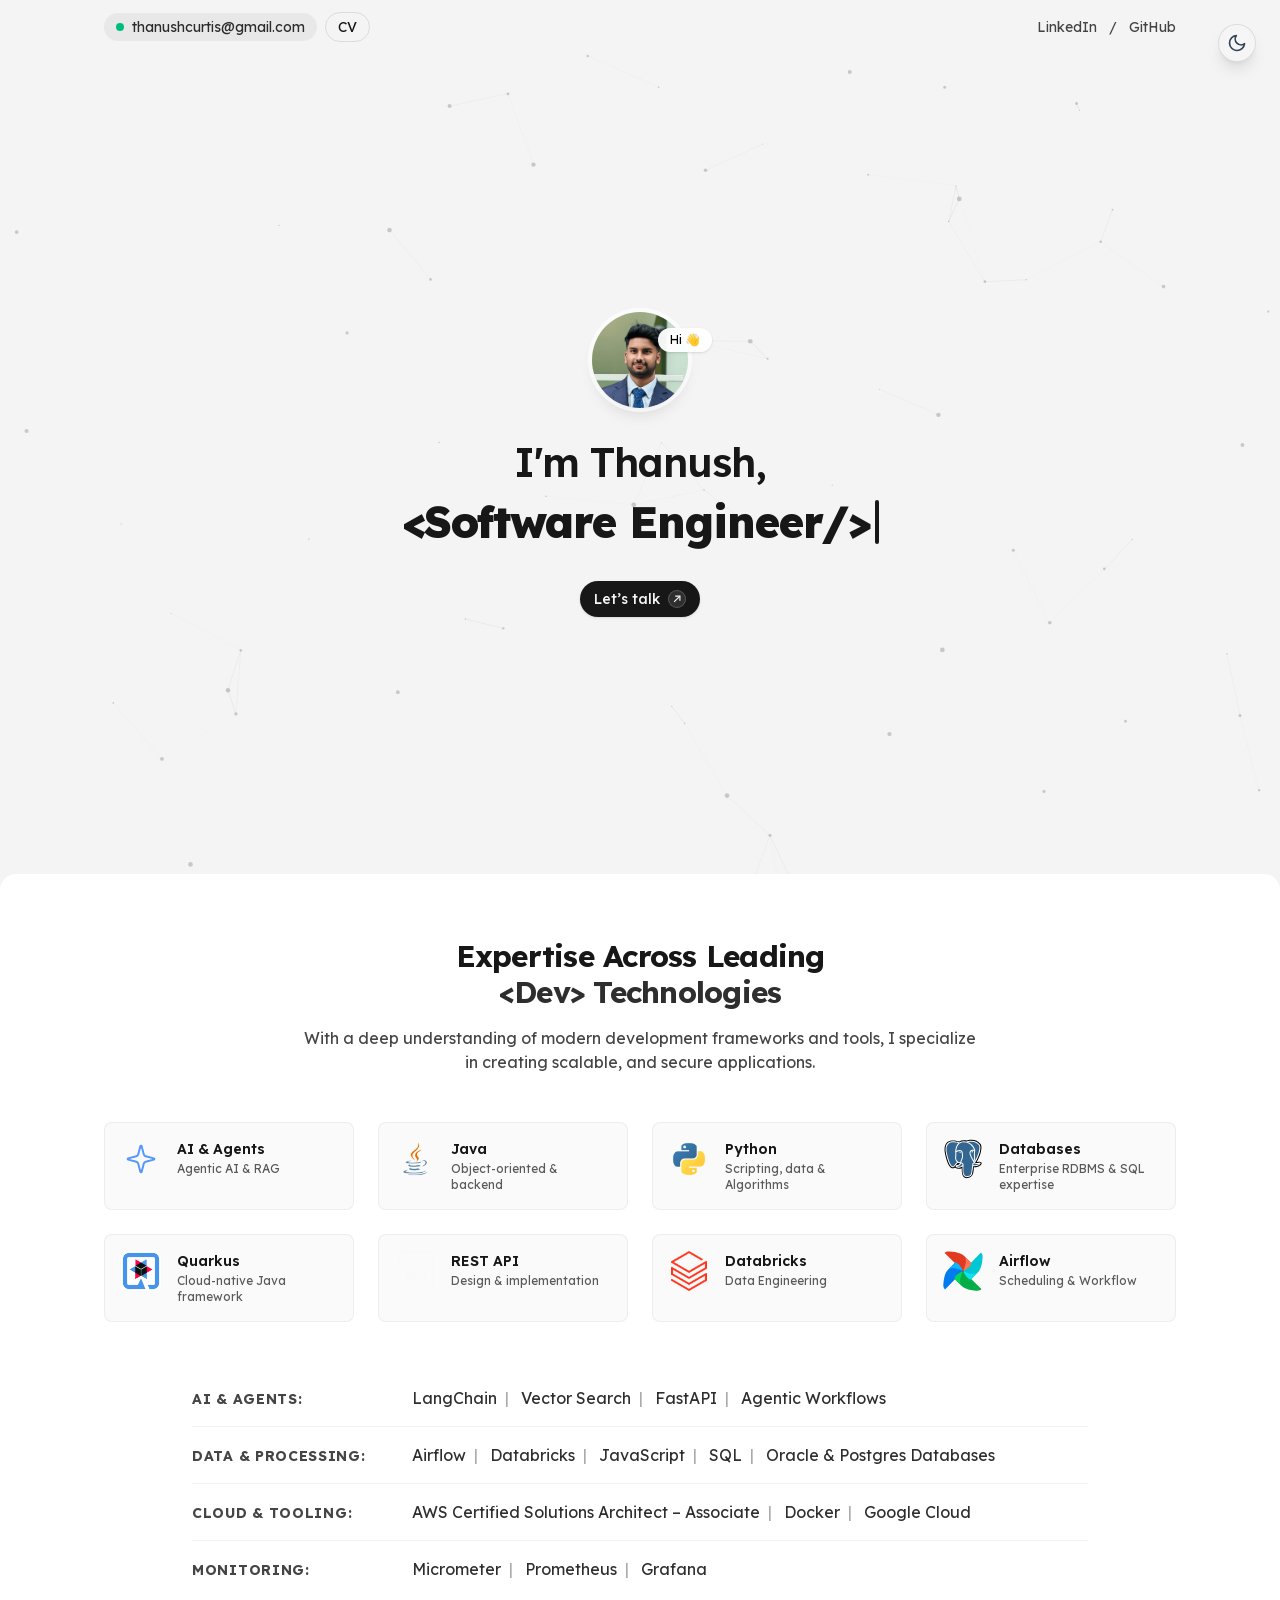
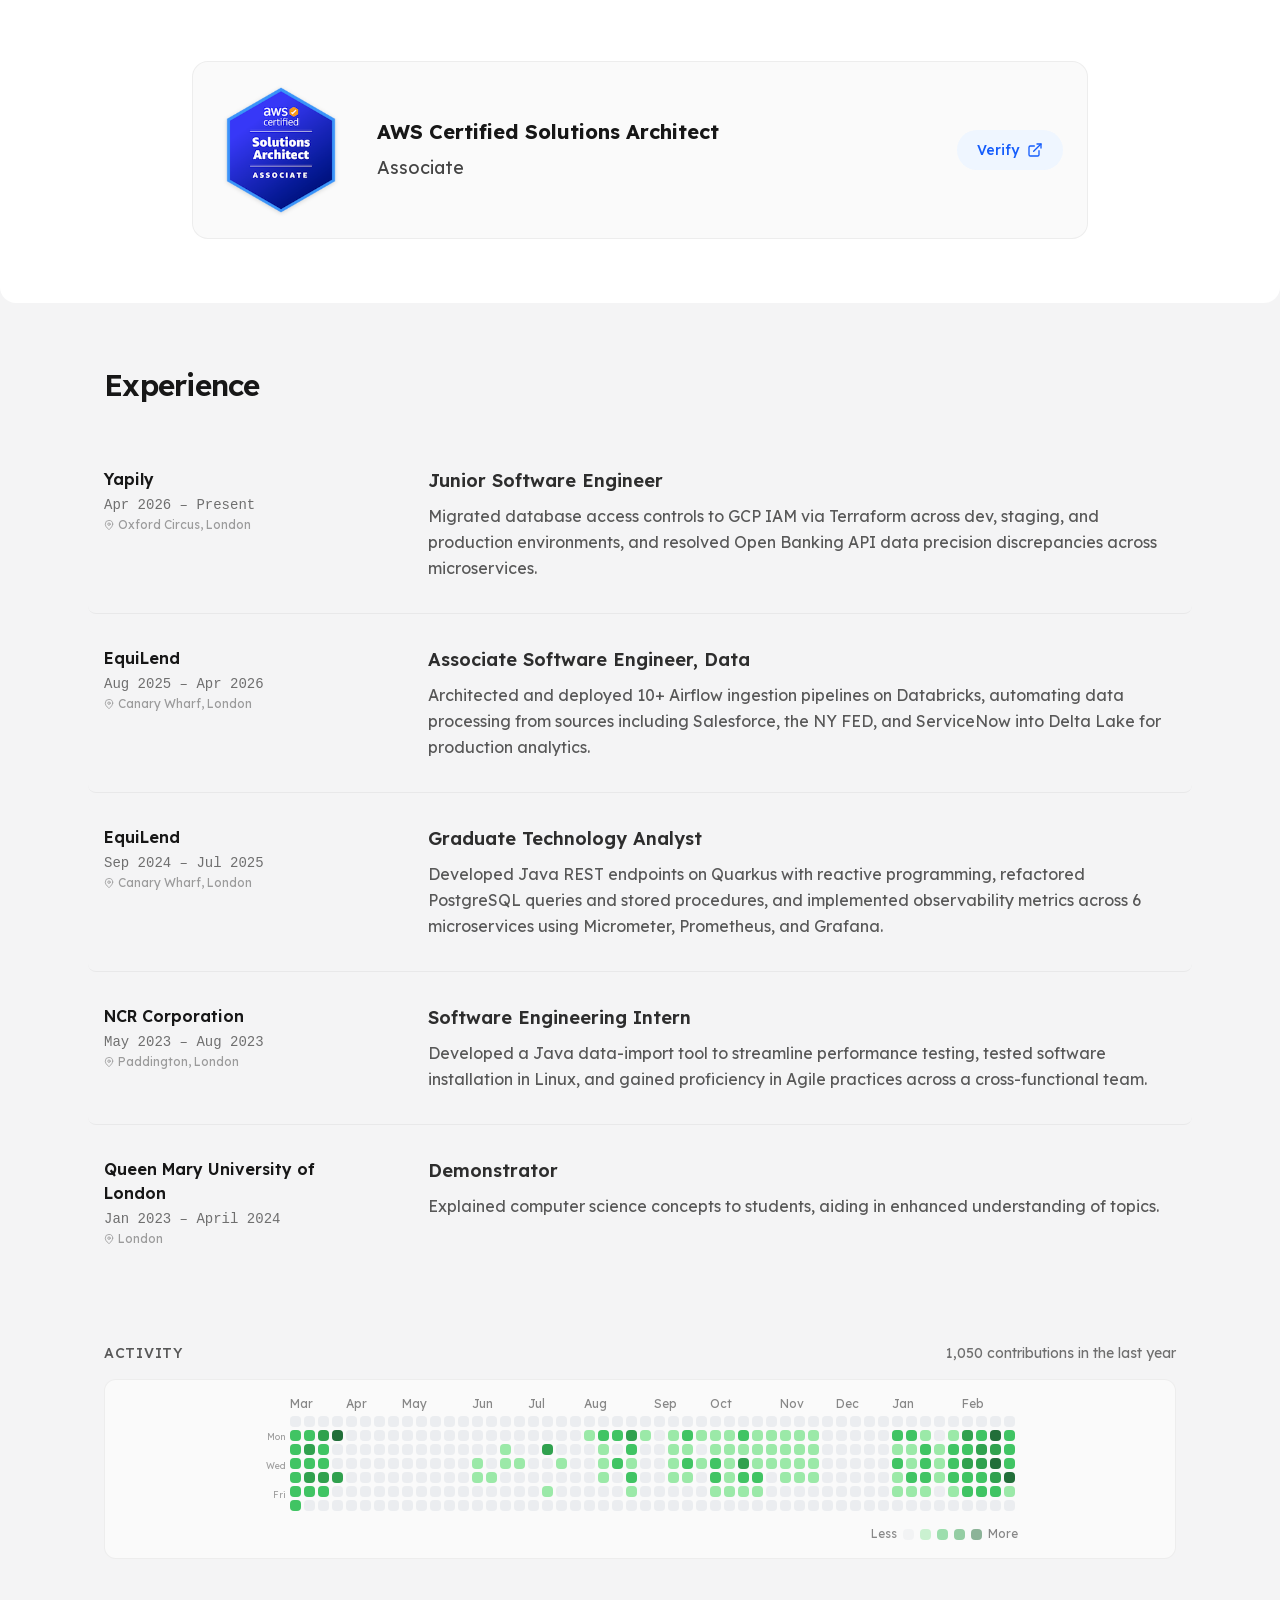
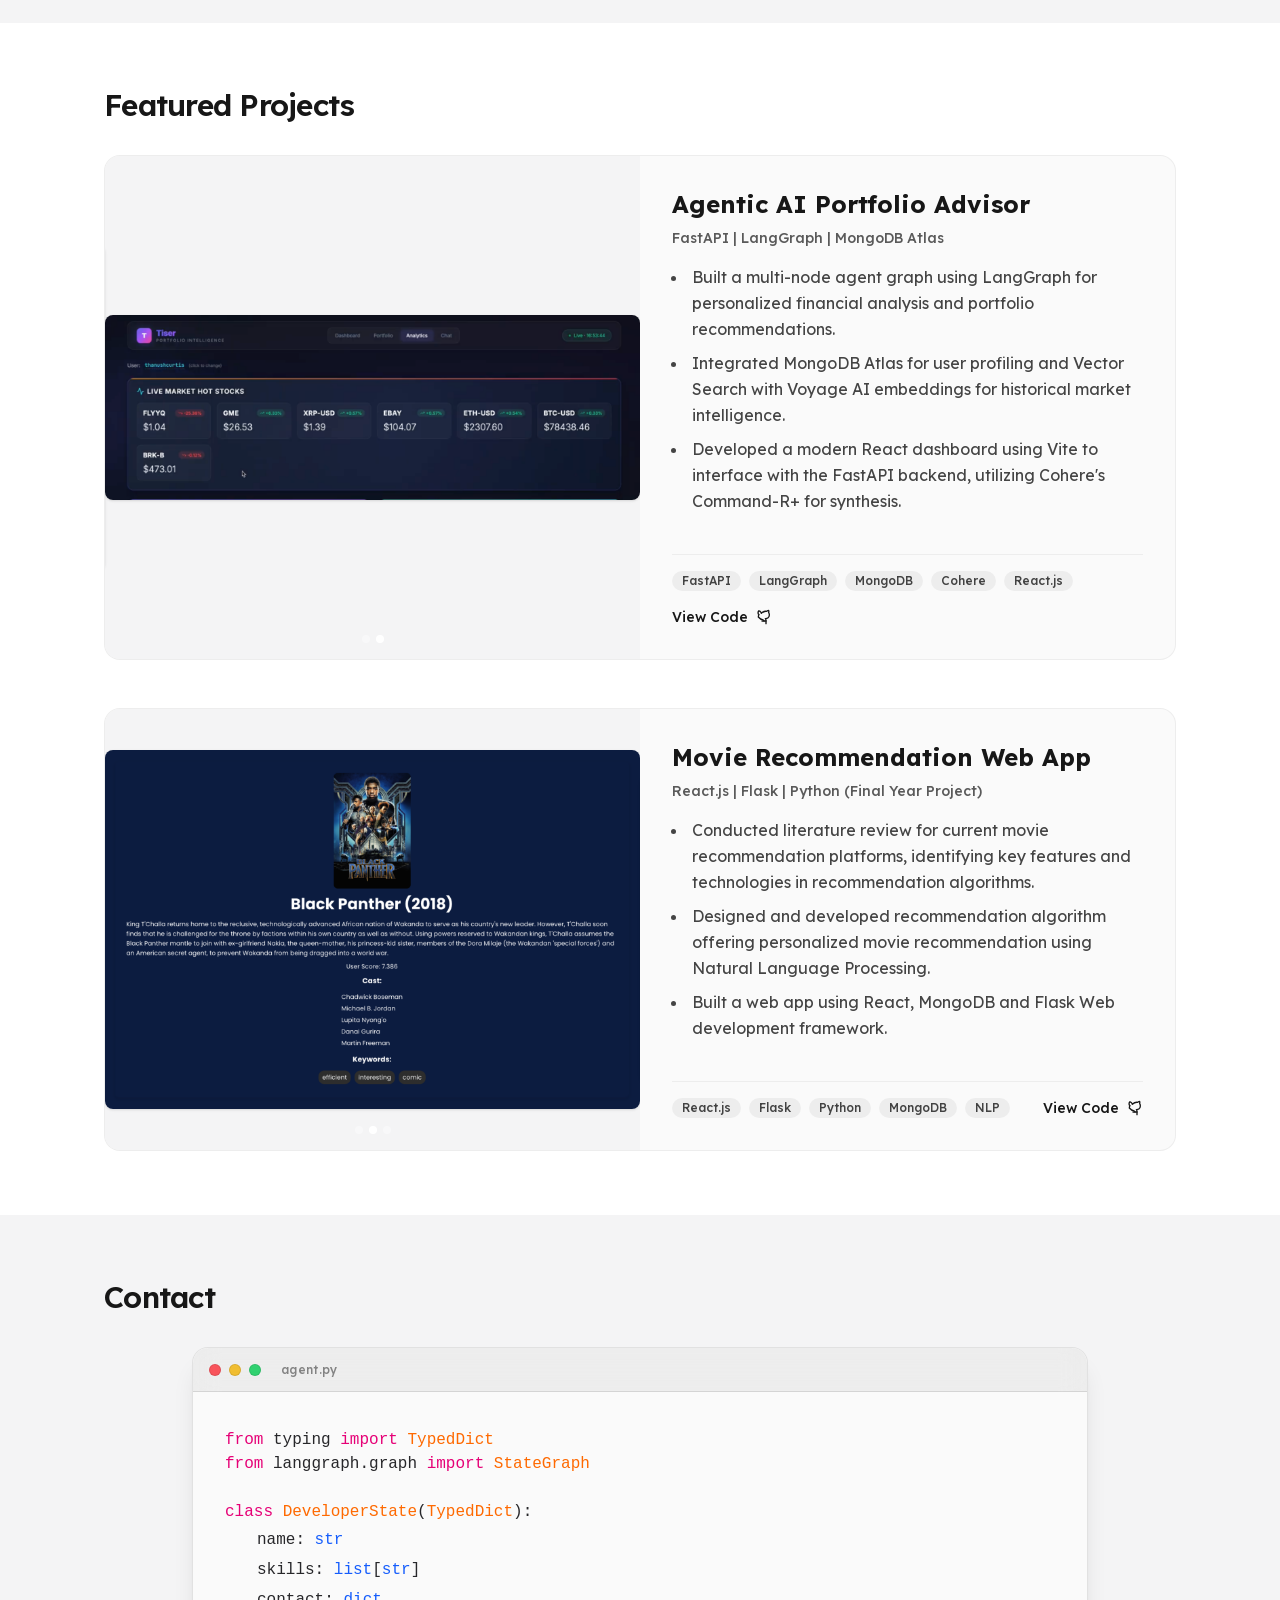
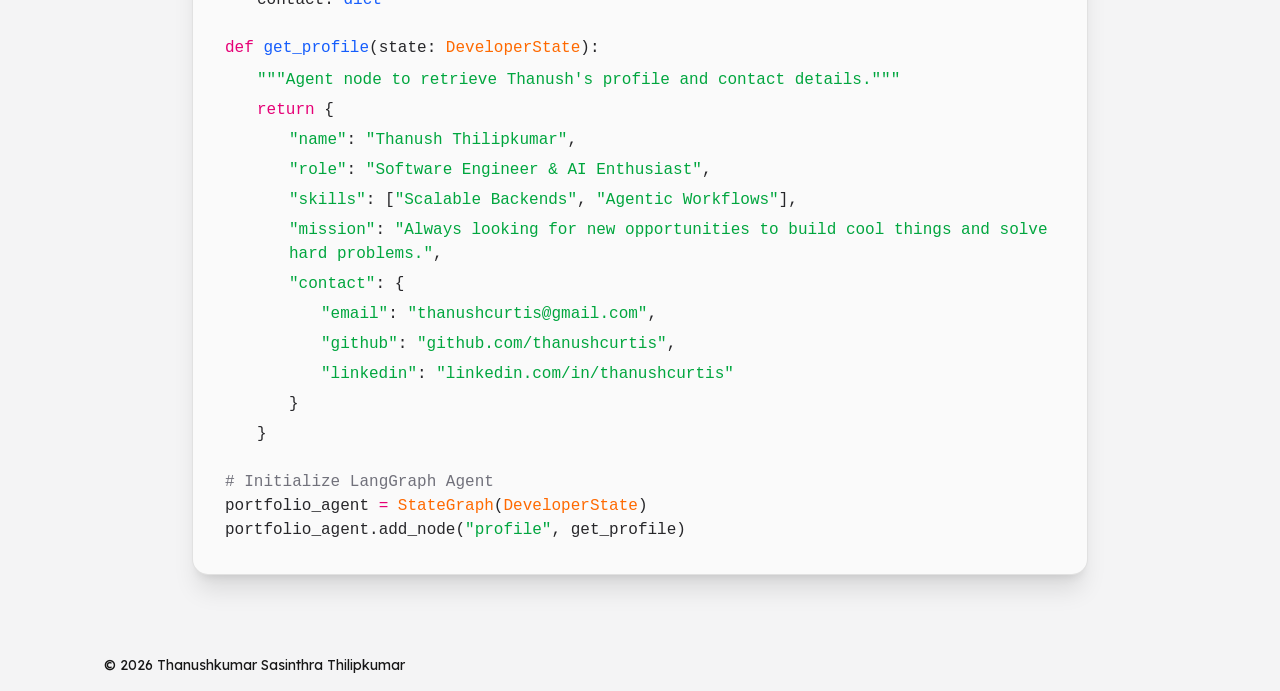
==== commit 1dba0c6f: "Updates" ====
--- a/index.html
+++ b/index.html
@@ -1 +1 @@
-<!DOCTYPE html><!--hyLODWgOo3imFQF_ndUBX--><html lang="en"><head><meta charSet="utf-8"/><meta name="viewport" content="width=device-width, initial-scale=1"/><link rel="preload" href="/_next/static/media/ca31d6821328a4e9-s.p.8036670a.woff2" as="font" crossorigin="" type="font/woff2"/><link rel="preload" as="image" href="/assets/thanush.png"/><link rel="preload" as="image" href="/logos/java.png"/><link rel="preload" as="image" href="/logos/python.png"/><link rel="preload" as="image" href="/logos/postgresql-original.svg"/><link rel="preload" as="image" href="/logos/quarkus.png"/><link rel="preload" as="image" href="/logos/rest.png"/><link rel="preload" as="image" href="/logos/databricks.png"/><link rel="preload" as="image" href="/logos/apacheairflow-original.svg"/><link rel="preload" as="image" href="/assets/Portfolio-chat.png"/><link rel="preload" as="image" href="/assets/Live-Stocks.png"/><link rel="stylesheet" href="/_next/static/chunks/887cf9568648769d.css" data-precedence="next"/><link rel="preload" as="script" fetchPriority="low" href="/_next/static/chunks/aaea1e64ef7e0faa.js"/><script src="/_next/static/chunks/f471ac2339220d44.js" async=""></script><script src="/_next/static/chunks/2af9fca721db194b.js" async=""></script><script src="/_next/static/chunks/turbopack-3ffcd44c0a3aad37.js" async=""></script><script src="/_next/static/chunks/9fac4363786a270f.js" async=""></script><script src="/_next/static/chunks/060f9a97930f3d04.js" async=""></script><script src="/_next/static/chunks/0f793a296d89adb3.js" async=""></script><link rel="preload" as="image" href="/assets/Movie-Recommendation.png"/><link rel="preload" as="image" href="/assets/movie_details.png"/><link rel="preload" as="image" href="/assets/Watched_Movies.png"/><link rel="preload" as="image" href="/assets/aws-certified-solutions-architect-associate.png"/><meta name="next-size-adjust" content=""/><title>Thanush Thilipkumar </title><meta name="description" content="Portfolio of Thanush Thilipkumar — projects, skills, and contact."/><meta name="twitter:card" content="summary_large_image"/><meta name="twitter:title" content="Thanush Thilipkumar | Portfolio"/><meta name="twitter:description" content="Experience, skills, and ways to contact Thanush."/><meta name="twitter:image" content="http://localhost:3000/og-image.png"/><link rel="shortcut icon" href="/icon.png"/><link rel="icon" href="/icon.png" type="image/png"/><link rel="apple-touch-icon" href="/icon.png"/><script src="/_next/static/chunks/a6dad97d9634a72d.js" noModule=""></script></head><body class="lexend_99ca8c04-module__K1QbjW__variable antialiased"><div hidden=""><!--$--><!--/$--></div><script>((a,b,c,d,e,f,g,h)=>{let i=document.documentElement,j=["light","dark"];function k(b){var c;(Array.isArray(a)?a:[a]).forEach(a=>{let c="class"===a,d=c&&f?e.map(a=>f[a]||a):e;c?(i.classList.remove(...d),i.classList.add(f&&f[b]?f[b]:b)):i.setAttribute(a,b)}),c=b,h&&j.includes(c)&&(i.style.colorScheme=c)}if(d)k(d);else try{let a=localStorage.getItem(b)||c,d=g&&"system"===a?window.matchMedia("(prefers-color-scheme: dark)").matches?"dark":"light":a;k(d)}catch(a){}})("class","theme","system",null,["light","dark"],null,true,true)</script><div class="font-sans"><div class="w-full py-3"><div class="container mx-auto px-6 flex items-center justify-between text-sm"><div class="flex items-center gap-2"><span class="inline-flex items-center gap-2 rounded-full bg-black/5 dark:bg-white/10 px-3 py-1"><span class="w-2 h-2 rounded-full bg-emerald-500"></span><a href="mailto:thanushcurtis@gmail.com" class="opacity-90">thanushcurtis@gmail.com</a></span><a href="/assets/ThanushkumarCV_2026.pdf" download="Thanushkumar-CV.pdf" class="rounded-full border border-black/10 dark:border-white/15 px-3 py-1 hover:bg-black/5 dark:hover:bg-white/10">CV</a></div><nav class="hidden sm:flex items-center gap-3 opacity-80"><a href="https://www.linkedin.com/in/thanushcurtis/" class="hover:opacity-100" target="_blank" rel="noopener noreferrer">LinkedIn</a><span>/</span><a href="https://github.com/thanushcurtis" class="hover:opacity-100" target="_blank" rel="noopener noreferrer">GitHub</a></nav></div></div><main><section class="w-full min-h-[60vh] sm:min-h-[calc(100vh-80px)] py-16 sm:py-20 flex items-center relative overflow-hidden group"><canvas class="absolute inset-0 z-0 pointer-events-none"></canvas><div class="pointer-events-none absolute inset-0 opacity-0 group-hover:opacity-100 transition-opacity duration-300 z-0" style="background:radial-gradient(600px circle at 0px 0px, rgba(29, 78, 216, 0.15), transparent 80%)"></div><div class="container mx-auto px-6 text-center max-w-3xl relative z-10"><div class="relative w-24 h-24 mx-auto"><img src="/assets/thanush.png" alt="Profile photo" width="96" height="96" loading="eager" class="object-cover rounded-full ring-4 ring-white/70 w-full h-full shadow-lg"/><span class="absolute -right-6 top-4 select-none rounded-full bg-white/95 text-black text-xs px-3 py-1 shadow">Hi <span class="wave-emoji">👋</span></span></div><h1 class="mt-6 text-[32px] sm:text-[40px] font-semibold tracking-tight">I&#x27;m Thanush,</h1><div class="mt-1 text-[34px] sm:text-[44px] font-extrabold tracking-tight flex justify-center items-center h-[41px] sm:h-[53px]"><span class="w-1 h-[34px] sm:h-[44px] bg-foreground ml-1 animate-pulse rounded-sm"></span></div><div class="mt-8"><a href="mailto:thanushcurtis@gmail.com" class="group/btn inline-flex items-center gap-2 px-3.5 py-2 rounded-full bg-foreground text-background text-sm font-medium hover:opacity-90 shadow-sm transition-transform hover:scale-105">Let’s talk<span class="inline-flex items-center justify-center w-4.5 h-4.5 rounded-full border border-white/20 bg-white/10"><svg viewBox="0 0 24 24" class="w-3.5 h-3.5 transition-transform duration-300 ease-out group-hover/btn:rotate-45" fill="none" stroke="currentColor" stroke-width="2"><path d="M7 17L17 7"></path><path d="M9 7h8v8"></path></svg></span></a></div></div></section><section id="expertise" class="w-full py-16 bg-white dark:bg-zinc-900 rounded-2xl"><div class="container mx-auto px-6"><div class="flex flex-col gap-16"><div><div class="text-center mb-12"><h2 class="text-3xl font-bold tracking-tight">Expertise Across Leading<br/><span class="text-foreground/90">&lt;Dev&gt; Technologies</span></h2><p class="mt-4 max-w-2xl mx-auto opacity-80">With a deep understanding of modern development frameworks and tools, I specialize in creating scalable, and secure applications.</p></div><div class="grid grid-cols-1 sm:grid-cols-2 md:grid-cols-3 lg:grid-cols-4 gap-6"><div class="flex items-start gap-4 p-4 rounded-lg border border-black/5 dark:border-white/10 bg-zinc-50 dark:bg-zinc-800/50 hover:bg-zinc-100 dark:hover:bg-zinc-800 transition-colors"><div class="shrink-0 text-foreground/80"><div class="w-10 h-10 rounded-md flex items-center justify-center overflow-hidden bg-transparent"><svg xmlns="http://www.w3.org/2000/svg" viewBox="0 0 24 24" fill="none" stroke="currentColor" stroke-width="1.5" stroke-linecap="round" stroke-linejoin="round" class="w-8 h-8 opacity-80 text-blue-500"><path d="M9.937 15.5A2 2 0 0 0 8.5 14.063l-6.135-1.582a.5.5 0 0 1 0-.962L8.5 9.936A2 2 0 0 0 9.937 8.5l1.582-6.135a.5.5 0 0 1 .963 0L14.063 8.5A2 2 0 0 0 15.5 9.937l6.135 1.581a.5.5 0 0 1 0 .964L15.5 14.063a2 2 0 0 0-1.437 1.437l-1.582 6.135a.5.5 0 0 1-.963 0z"></path></svg></div></div><div><h3 class="font-semibold text-sm">AI &amp; Agents</h3><p class="text-xs opacity-70 leading-4 mt-0.5">Agentic AI &amp; RAG</p></div></div><div class="flex items-start gap-4 p-4 rounded-lg border border-black/5 dark:border-white/10 bg-zinc-50 dark:bg-zinc-800/50 hover:bg-zinc-100 dark:hover:bg-zinc-800 transition-colors"><div class="shrink-0 text-foreground/80"><div class="w-10 h-10 rounded-md flex items-center justify-center overflow-hidden bg-transparent"><img src="/logos/java.png" alt="Java" class="w-10 h-10 object-contain"/></div></div><div><h3 class="font-semibold text-sm">Java</h3><p class="text-xs opacity-70 leading-4 mt-0.5">Object-oriented &amp; backend</p></div></div><div class="flex items-start gap-4 p-4 rounded-lg border border-black/5 dark:border-white/10 bg-zinc-50 dark:bg-zinc-800/50 hover:bg-zinc-100 dark:hover:bg-zinc-800 transition-colors"><div class="shrink-0 text-foreground/80"><div class="w-10 h-10 rounded-md flex items-center justify-center overflow-hidden bg-transparent"><img src="/logos/python.png" alt="Python" class="w-10 h-10 object-contain"/></div></div><div><h3 class="font-semibold text-sm">Python</h3><p class="text-xs opacity-70 leading-4 mt-0.5">Scripting, data &amp; Algorithms</p></div></div><div class="flex items-start gap-4 p-4 rounded-lg border border-black/5 dark:border-white/10 bg-zinc-50 dark:bg-zinc-800/50 hover:bg-zinc-100 dark:hover:bg-zinc-800 transition-colors"><div class="shrink-0 text-foreground/80"><div class="w-10 h-10 rounded-md flex items-center justify-center overflow-hidden bg-transparent"><img src="/logos/postgresql-original.svg" alt="Databases" class="w-10 h-10 object-contain"/></div></div><div><h3 class="font-semibold text-sm">Databases</h3><p class="text-xs opacity-70 leading-4 mt-0.5">Enterprise RDBMS &amp; SQL expertise</p></div></div><div class="flex items-start gap-4 p-4 rounded-lg border border-black/5 dark:border-white/10 bg-zinc-50 dark:bg-zinc-800/50 hover:bg-zinc-100 dark:hover:bg-zinc-800 transition-colors"><div class="shrink-0 text-foreground/80"><div class="w-10 h-10 rounded-md flex items-center justify-center overflow-hidden bg-transparent"><img src="/logos/quarkus.png" alt="Quarkus" class="w-10 h-10 object-contain"/></div></div><div><h3 class="font-semibold text-sm">Quarkus</h3><p class="text-xs opacity-70 leading-4 mt-0.5">Cloud-native Java framework</p></div></div><div class="flex items-start gap-4 p-4 rounded-lg border border-black/5 dark:border-white/10 bg-zinc-50 dark:bg-zinc-800/50 hover:bg-zinc-100 dark:hover:bg-zinc-800 transition-colors"><div class="shrink-0 text-foreground/80"><div class="w-10 h-10 rounded-md flex items-center justify-center overflow-hidden bg-transparent"><img src="/logos/rest.png" alt="REST API" class="w-10 h-10 object-contain"/></div></div><div><h3 class="font-semibold text-sm">REST API</h3><p class="text-xs opacity-70 leading-4 mt-0.5">Design &amp; implementation</p></div></div><div class="flex items-start gap-4 p-4 rounded-lg border border-black/5 dark:border-white/10 bg-zinc-50 dark:bg-zinc-800/50 hover:bg-zinc-100 dark:hover:bg-zinc-800 transition-colors"><div class="shrink-0 text-foreground/80"><div class="w-10 h-10 rounded-md flex items-center justify-center overflow-hidden bg-transparent"><img src="/logos/databricks.png" alt="Databricks" class="w-10 h-10 object-contain"/></div></div><div><h3 class="font-semibold text-sm">Databricks</h3><p class="text-xs opacity-70 leading-4 mt-0.5">Data Engineering</p></div></div><div class="flex items-start gap-4 p-4 rounded-lg border border-black/5 dark:border-white/10 bg-zinc-50 dark:bg-zinc-800/50 hover:bg-zinc-100 dark:hover:bg-zinc-800 transition-colors"><div class="shrink-0 text-foreground/80"><div class="w-10 h-10 rounded-md flex items-center justify-center overflow-hidden bg-transparent"><img src="/logos/apacheairflow-original.svg" alt="Airflow" class="w-10 h-10 object-contain"/></div></div><div><h3 class="font-semibold text-sm">Airflow</h3><p class="text-xs opacity-70 leading-4 mt-0.5">Scheduling &amp; Workflow </p></div></div></div></div><div class="flex flex-col gap-16"><div><div class="space-y-4 max-w-4xl mx-auto"><div class="flex flex-col sm:flex-row sm:items-baseline gap-2 sm:gap-10 border-b border-black/5 dark:border-white/5 pb-4 last:border-0"><h4 class="text-sm font-bold min-w-[180px] uppercase tracking-wider opacity-80">AI &amp; Agents<!-- -->:</h4><div class="flex flex-wrap gap-x-2 gap-y-1"><span class="text-base text-foreground/90">LangChain<span class="mx-1 opacity-40"> | </span></span><span class="text-base text-foreground/90">Vector Search<span class="mx-1 opacity-40"> | </span></span><span class="text-base text-foreground/90">FastAPI<span class="mx-1 opacity-40"> | </span></span><span class="text-base text-foreground/90">Agentic Workflows</span></div></div><div class="flex flex-col sm:flex-row sm:items-baseline gap-2 sm:gap-10 border-b border-black/5 dark:border-white/5 pb-4 last:border-0"><h4 class="text-sm font-bold min-w-[180px] uppercase tracking-wider opacity-80">Data &amp; Processing<!-- -->:</h4><div class="flex flex-wrap gap-x-2 gap-y-1"><span class="text-base text-foreground/90">Airflow<span class="mx-1 opacity-40"> | </span></span><span class="text-base text-foreground/90">Databricks<span class="mx-1 opacity-40"> | </span></span><span class="text-base text-foreground/90">JavaScript<span class="mx-1 opacity-40"> | </span></span><span class="text-base text-foreground/90">SQL<span class="mx-1 opacity-40"> | </span></span><span class="text-base text-foreground/90">Oracle &amp; Postgres Databases</span></div></div><div class="flex flex-col sm:flex-row sm:items-baseline gap-2 sm:gap-10 border-b border-black/5 dark:border-white/5 pb-4 last:border-0"><h4 class="text-sm font-bold min-w-[180px] uppercase tracking-wider opacity-80">Cloud &amp; Tooling<!-- -->:</h4><div class="flex flex-wrap gap-x-2 gap-y-1"><span class="text-base text-foreground/90">AWS Certified Solutions Architect – Associate<span class="mx-1 opacity-40"> | </span></span><span class="text-base text-foreground/90">Docker<span class="mx-1 opacity-40"> | </span></span><span class="text-base text-foreground/90">Google Cloud</span></div></div><div class="flex flex-col sm:flex-row sm:items-baseline gap-2 sm:gap-10 border-b border-black/5 dark:border-white/5 pb-4 last:border-0"><h4 class="text-sm font-bold min-w-[180px] uppercase tracking-wider opacity-80">Monitoring<!-- -->:</h4><div class="flex flex-wrap gap-x-2 gap-y-1"><span class="text-base text-foreground/90">Micrometer<span class="mx-1 opacity-40"> | </span></span><span class="text-base text-foreground/90">Prometheus<span class="mx-1 opacity-40"> | </span></span><span class="text-base text-foreground/90">Grafana</span></div></div></div></div><div class="flex justify-center w-full"><a href="https://www.credly.com/badges/88e9cd17-68d8-4959-973c-7324ede5a736/public_url" target="_blank" rel="noopener noreferrer" class="group flex flex-col md:flex-row items-center gap-8 p-6 bg-zinc-50 dark:bg-zinc-800/30 rounded-2xl border border-black/5 dark:border-white/10 hover:border-blue-500/30 transition-all hover:bg-zinc-100 dark:hover:bg-zinc-800/50 cursor-pointer w-full max-w-4xl mx-auto"><div class="relative w-32 h-32 flex-shrink-0 transform group-hover:scale-105 transition-transform duration-300"><img src="/assets/aws-certified-solutions-architect-associate.png" alt="AWS Certified Solutions Architect - Associate" class="object-contain w-full h-full drop-shadow-sm"/></div><div class="flex-grow text-center md:text-left space-y-2"><h3 class="text-xl font-bold group-hover:text-blue-600 dark:group-hover:text-blue-400 transition-colors">AWS Certified Solutions Architect</h3><p class="text-lg opacity-80">Associate</p></div><div class="flex-shrink-0 flex items-center gap-2 text-sm font-medium text-blue-600 dark:text-blue-400 bg-blue-50 dark:bg-blue-900/20 px-5 py-2.5 rounded-full transition-colors group-hover:bg-blue-100 dark:group-hover:bg-blue-900/30">Verify<svg xmlns="http://www.w3.org/2000/svg" width="16" height="16" viewBox="0 0 24 24" fill="none" stroke="currentColor" stroke-width="2" stroke-linecap="round" stroke-linejoin="round"><path d="M18 13v6a2 2 0 0 1-2 2H5a2 2 0 0 1-2-2V8a2 2 0 0 1 2-2h6"></path><polyline points="15 3 21 3 21 9"></polyline><line x1="10" y1="14" x2="21" y2="3"></line></svg></div></a></div></div></div></div></section><section id="experience" class="w-full py-16 "><div class="container mx-auto px-6"><h2 class="text-2xl sm:text-3xl font-semibold tracking-tight mb-8">Experience</h2><div class="space-y-0"><div class="group relative flex flex-col sm:flex-row gap-4 sm:gap-8 py-8 border-b border-black/5 dark:border-white/5 last:border-0 hover:bg-black/[0.02] dark:hover:bg-white/[0.02] -mx-4 px-4 rounded-lg transition-colors"><div class="sm:w-1/4 shrink-0"><div class="font-semibold text-base">Yapily</div><div class="text-sm opacity-60 mt-1 font-mono">Apr 2026 – Present</div><div class="text-xs opacity-40 mt-0.5 flex items-center gap-1"><svg xmlns="http://www.w3.org/2000/svg" width="10" height="10" viewBox="0 0 24 24" fill="none" stroke="currentColor" stroke-width="2" stroke-linecap="round" stroke-linejoin="round"><path d="M21 10c0 7-9 13-9 13s-9-6-9-13a9 9 0 0 1 18 0z"></path><circle cx="12" cy="10" r="3"></circle></svg>Oxford Circus, London</div></div><div class="sm:w-3/4 sm:pl-6"><h3 class="text-lg font-semibold text-foreground/90 mb-2">Junior Software Engineer</h3><p class="text-sm sm:text-base opacity-70 leading-relaxed">Migrated database access controls to GCP IAM via Terraform across dev, staging, and production environments, and resolved Open Banking API data precision discrepancies across microservices.</p></div></div><div class="group relative flex flex-col sm:flex-row gap-4 sm:gap-8 py-8 border-b border-black/5 dark:border-white/5 last:border-0 hover:bg-black/[0.02] dark:hover:bg-white/[0.02] -mx-4 px-4 rounded-lg transition-colors"><div class="sm:w-1/4 shrink-0"><div class="font-semibold text-base">EquiLend</div><div class="text-sm opacity-60 mt-1 font-mono">Aug 2025 – Apr 2026</div><div class="text-xs opacity-40 mt-0.5 flex items-center gap-1"><svg xmlns="http://www.w3.org/2000/svg" width="10" height="10" viewBox="0 0 24 24" fill="none" stroke="currentColor" stroke-width="2" stroke-linecap="round" stroke-linejoin="round"><path d="M21 10c0 7-9 13-9 13s-9-6-9-13a9 9 0 0 1 18 0z"></path><circle cx="12" cy="10" r="3"></circle></svg>Canary Wharf, London</div></div><div class="sm:w-3/4 sm:pl-6"><h3 class="text-lg font-semibold text-foreground/90 mb-2">Associate Software Engineer, Data</h3><p class="text-sm sm:text-base opacity-70 leading-relaxed">Architected and deployed 10+ Airflow ingestion pipelines on Databricks, automating data processing from sources including Salesforce, the NY FED, and ServiceNow into Delta Lake for production analytics.</p></div></div><div class="group relative flex flex-col sm:flex-row gap-4 sm:gap-8 py-8 border-b border-black/5 dark:border-white/5 last:border-0 hover:bg-black/[0.02] dark:hover:bg-white/[0.02] -mx-4 px-4 rounded-lg transition-colors"><div class="sm:w-1/4 shrink-0"><div class="font-semibold text-base">EquiLend</div><div class="text-sm opacity-60 mt-1 font-mono">Sep 2024 – Jul 2025</div><div class="text-xs opacity-40 mt-0.5 flex items-center gap-1"><svg xmlns="http://www.w3.org/2000/svg" width="10" height="10" viewBox="0 0 24 24" fill="none" stroke="currentColor" stroke-width="2" stroke-linecap="round" stroke-linejoin="round"><path d="M21 10c0 7-9 13-9 13s-9-6-9-13a9 9 0 0 1 18 0z"></path><circle cx="12" cy="10" r="3"></circle></svg>Canary Wharf, London</div></div><div class="sm:w-3/4 sm:pl-6"><h3 class="text-lg font-semibold text-foreground/90 mb-2">Graduate Technology Analyst</h3><p class="text-sm sm:text-base opacity-70 leading-relaxed">Developed Java REST endpoints on Quarkus with reactive programming, refactored PostgreSQL queries and stored procedures, and implemented observability metrics across 6 microservices using Micrometer, Prometheus, and Grafana.</p></div></div><div class="group relative flex flex-col sm:flex-row gap-4 sm:gap-8 py-8 border-b border-black/5 dark:border-white/5 last:border-0 hover:bg-black/[0.02] dark:hover:bg-white/[0.02] -mx-4 px-4 rounded-lg transition-colors"><div class="sm:w-1/4 shrink-0"><div class="font-semibold text-base">NCR Corporation</div><div class="text-sm opacity-60 mt-1 font-mono">May 2023 – Aug 2023</div><div class="text-xs opacity-40 mt-0.5 flex items-center gap-1"><svg xmlns="http://www.w3.org/2000/svg" width="10" height="10" viewBox="0 0 24 24" fill="none" stroke="currentColor" stroke-width="2" stroke-linecap="round" stroke-linejoin="round"><path d="M21 10c0 7-9 13-9 13s-9-6-9-13a9 9 0 0 1 18 0z"></path><circle cx="12" cy="10" r="3"></circle></svg>Paddington, London</div></div><div class="sm:w-3/4 sm:pl-6"><h3 class="text-lg font-semibold text-foreground/90 mb-2">Software Engineering Intern</h3><p class="text-sm sm:text-base opacity-70 leading-relaxed">Developed a Java data-import tool to streamline performance testing, tested software installation in Linux, and gained proficiency in Agile practices across a cross-functional team.</p></div></div><div class="group relative flex flex-col sm:flex-row gap-4 sm:gap-8 py-8 border-b border-black/5 dark:border-white/5 last:border-0 hover:bg-black/[0.02] dark:hover:bg-white/[0.02] -mx-4 px-4 rounded-lg transition-colors"><div class="sm:w-1/4 shrink-0"><div class="font-semibold text-base">Queen Mary University of London</div><div class="text-sm opacity-60 mt-1 font-mono">Jan 2023 – April 2024</div><div class="text-xs opacity-40 mt-0.5 flex items-center gap-1"><svg xmlns="http://www.w3.org/2000/svg" width="10" height="10" viewBox="0 0 24 24" fill="none" stroke="currentColor" stroke-width="2" stroke-linecap="round" stroke-linejoin="round"><path d="M21 10c0 7-9 13-9 13s-9-6-9-13a9 9 0 0 1 18 0z"></path><circle cx="12" cy="10" r="3"></circle></svg>London</div></div><div class="sm:w-3/4 sm:pl-6"><h3 class="text-lg font-semibold text-foreground/90 mb-2">Demonstrator</h3><p class="text-sm sm:text-base opacity-70 leading-relaxed">Explained computer science concepts to students, aiding in enhanced understanding of topics.</p></div></div></div><div class="mt-16"><div class="flex items-center justify-between mb-4"><h3 class="text-sm font-medium opacity-70 uppercase tracking-wider">Activity</h3><span class="text-sm opacity-60">1,050<!-- --> contributions in the last year</span></div><div class="rounded-xl border border-black/5 dark:border-white/10 bg-zinc-50 dark:bg-zinc-800/50 p-4 overflow-x-auto"><div style="width:756px;position:relative;margin:0 auto"><div style="height:16px;position:relative;margin-left:28px;margin-bottom:4px"><span class="text-xs opacity-50 absolute" style="left:0">Mar</span><span class="text-xs opacity-50 absolute" style="left:56px">Apr</span><span class="text-xs opacity-50 absolute" style="left:112px">May</span><span class="text-xs opacity-50 absolute" style="left:182px">Jun</span><span class="text-xs opacity-50 absolute" style="left:238px">Jul</span><span class="text-xs opacity-50 absolute" style="left:294px">Aug</span><span class="text-xs opacity-50 absolute" style="left:364px">Sep</span><span class="text-xs opacity-50 absolute" style="left:420px">Oct</span><span class="text-xs opacity-50 absolute" style="left:490px">Nov</span><span class="text-xs opacity-50 absolute" style="left:546px">Dec</span><span class="text-xs opacity-50 absolute" style="left:602px">Jan</span><span class="text-xs opacity-50 absolute" style="left:672px">Feb</span></div><div class="flex gap-0"><div class="flex flex-col justify-between text-xs opacity-40 shrink-0" style="width:28px;height:98px"><span class="leading-[11px] text-right pr-1" style="font-size:9px;height:11px"></span><span class="leading-[11px] text-right pr-1" style="font-size:9px;height:11px">Mon</span><span class="leading-[11px] text-right pr-1" style="font-size:9px;height:11px"></span><span class="leading-[11px] text-right pr-1" style="font-size:9px;height:11px">Wed</span><span class="leading-[11px] text-right pr-1" style="font-size:9px;height:11px"></span><span class="leading-[11px] text-right pr-1" style="font-size:9px;height:11px">Fri</span><span class="leading-[11px] text-right pr-1" style="font-size:9px;height:11px"></span></div><div class="flex" style="gap:3px"><div class="flex flex-col" style="gap:3px"><div class="rounded-sm" style="width:11px;height:11px;background-color:#ebedf0"></div><div class="rounded-sm" style="width:11px;height:11px;background-color:#40c463"></div><div class="rounded-sm" style="width:11px;height:11px;background-color:#40c463"></div><div class="rounded-sm" style="width:11px;height:11px;background-color:#40c463"></div><div class="rounded-sm" style="width:11px;height:11px;background-color:#40c463"></div><div class="rounded-sm" style="width:11px;height:11px;background-color:#40c463"></div><div class="rounded-sm" style="width:11px;height:11px;background-color:#40c463"></div></div><div class="flex flex-col" style="gap:3px"><div class="rounded-sm" style="width:11px;height:11px;background-color:#ebedf0"></div><div class="rounded-sm" style="width:11px;height:11px;background-color:#40c463"></div><div class="rounded-sm" style="width:11px;height:11px;background-color:#30a14e"></div><div class="rounded-sm" style="width:11px;height:11px;background-color:#40c463"></div><div class="rounded-sm" style="width:11px;height:11px;background-color:#30a14e"></div><div class="rounded-sm" style="width:11px;height:11px;background-color:#40c463"></div><div class="rounded-sm" style="width:11px;height:11px;background-color:#ebedf0"></div></div><div class="flex flex-col" style="gap:3px"><div class="rounded-sm" style="width:11px;height:11px;background-color:#ebedf0"></div><div class="rounded-sm" style="width:11px;height:11px;background-color:#30a14e"></div><div class="rounded-sm" style="width:11px;height:11px;background-color:#40c463"></div><div class="rounded-sm" style="width:11px;height:11px;background-color:#40c463"></div><div class="rounded-sm" style="width:11px;height:11px;background-color:#30a14e"></div><div class="rounded-sm" style="width:11px;height:11px;background-color:#40c463"></div><div class="rounded-sm" style="width:11px;height:11px;background-color:#ebedf0"></div></div><div class="flex flex-col" style="gap:3px"><div class="rounded-sm" style="width:11px;height:11px;background-color:#ebedf0"></div><div class="rounded-sm" style="width:11px;height:11px;background-color:#216e39"></div><div class="rounded-sm" style="width:11px;height:11px;background-color:#ebedf0"></div><div class="rounded-sm" style="width:11px;height:11px;background-color:#ebedf0"></div><div class="rounded-sm" style="width:11px;height:11px;background-color:#30a14e"></div><div class="rounded-sm" style="width:11px;height:11px;background-color:#ebedf0"></div><div class="rounded-sm" style="width:11px;height:11px;background-color:#ebedf0"></div></div><div class="flex flex-col" style="gap:3px"><div class="rounded-sm" style="width:11px;height:11px;background-color:#ebedf0"></div><div class="rounded-sm" style="width:11px;height:11px;background-color:#ebedf0"></div><div class="rounded-sm" style="width:11px;height:11px;background-color:#ebedf0"></div><div class="rounded-sm" style="width:11px;height:11px;background-color:#ebedf0"></div><div class="rounded-sm" style="width:11px;height:11px;background-color:#ebedf0"></div><div class="rounded-sm" style="width:11px;height:11px;background-color:#ebedf0"></div><div class="rounded-sm" style="width:11px;height:11px;background-color:#ebedf0"></div></div><div class="flex flex-col" style="gap:3px"><div class="rounded-sm" style="width:11px;height:11px;background-color:#ebedf0"></div><div class="rounded-sm" style="width:11px;height:11px;background-color:#ebedf0"></div><div class="rounded-sm" style="width:11px;height:11px;background-color:#ebedf0"></div><div class="rounded-sm" style="width:11px;height:11px;background-color:#ebedf0"></div><div class="rounded-sm" style="width:11px;height:11px;background-color:#ebedf0"></div><div class="rounded-sm" style="width:11px;height:11px;background-color:#ebedf0"></div><div class="rounded-sm" style="width:11px;height:11px;background-color:#ebedf0"></div></div><div class="flex flex-col" style="gap:3px"><div class="rounded-sm" style="width:11px;height:11px;background-color:#ebedf0"></div><div class="rounded-sm" style="width:11px;height:11px;background-color:#ebedf0"></div><div class="rounded-sm" style="width:11px;height:11px;background-color:#ebedf0"></div><div class="rounded-sm" style="width:11px;height:11px;background-color:#ebedf0"></div><div class="rounded-sm" style="width:11px;height:11px;background-color:#ebedf0"></div><div class="rounded-sm" style="width:11px;height:11px;background-color:#ebedf0"></div><div class="rounded-sm" style="width:11px;height:11px;background-color:#ebedf0"></div></div><div class="flex flex-col" style="gap:3px"><div class="rounded-sm" style="width:11px;height:11px;background-color:#ebedf0"></div><div class="rounded-sm" style="width:11px;height:11px;background-color:#ebedf0"></div><div class="rounded-sm" style="width:11px;height:11px;background-color:#ebedf0"></div><div class="rounded-sm" style="width:11px;height:11px;background-color:#ebedf0"></div><div class="rounded-sm" style="width:11px;height:11px;background-color:#ebedf0"></div><div class="rounded-sm" style="width:11px;height:11px;background-color:#ebedf0"></div><div class="rounded-sm" style="width:11px;height:11px;background-color:#ebedf0"></div></div><div class="flex flex-col" style="gap:3px"><div class="rounded-sm" style="width:11px;height:11px;background-color:#ebedf0"></div><div class="rounded-sm" style="width:11px;height:11px;background-color:#ebedf0"></div><div class="rounded-sm" style="width:11px;height:11px;background-color:#ebedf0"></div><div class="rounded-sm" style="width:11px;height:11px;background-color:#ebedf0"></div><div class="rounded-sm" style="width:11px;height:11px;background-color:#ebedf0"></div><div class="rounded-sm" style="width:11px;height:11px;background-color:#ebedf0"></div><div class="rounded-sm" style="width:11px;height:11px;background-color:#ebedf0"></div></div><div class="flex flex-col" style="gap:3px"><div class="rounded-sm" style="width:11px;height:11px;background-color:#ebedf0"></div><div class="rounded-sm" style="width:11px;height:11px;background-color:#ebedf0"></div><div class="rounded-sm" style="width:11px;height:11px;background-color:#ebedf0"></div><div class="rounded-sm" style="width:11px;height:11px;background-color:#ebedf0"></div><div class="rounded-sm" style="width:11px;height:11px;background-color:#ebedf0"></div><div class="rounded-sm" style="width:11px;height:11px;background-color:#ebedf0"></div><div class="rounded-sm" style="width:11px;height:11px;background-color:#ebedf0"></div></div><div class="flex flex-col" style="gap:3px"><div class="rounded-sm" style="width:11px;height:11px;background-color:#ebedf0"></div><div class="rounded-sm" style="width:11px;height:11px;background-color:#ebedf0"></div><div class="rounded-sm" style="width:11px;height:11px;background-color:#ebedf0"></div><div class="rounded-sm" style="width:11px;height:11px;background-color:#ebedf0"></div><div class="rounded-sm" style="width:11px;height:11px;background-color:#ebedf0"></div><div class="rounded-sm" style="width:11px;height:11px;background-color:#ebedf0"></div><div class="rounded-sm" style="width:11px;height:11px;background-color:#ebedf0"></div></div><div class="flex flex-col" style="gap:3px"><div class="rounded-sm" style="width:11px;height:11px;background-color:#ebedf0"></div><div class="rounded-sm" style="width:11px;height:11px;background-color:#ebedf0"></div><div class="rounded-sm" style="width:11px;height:11px;background-color:#ebedf0"></div><div class="rounded-sm" style="width:11px;height:11px;background-color:#ebedf0"></div><div class="rounded-sm" style="width:11px;height:11px;background-color:#ebedf0"></div><div class="rounded-sm" style="width:11px;height:11px;background-color:#ebedf0"></div><div class="rounded-sm" style="width:11px;height:11px;background-color:#ebedf0"></div></div><div class="flex flex-col" style="gap:3px"><div class="rounded-sm" style="width:11px;height:11px;background-color:#ebedf0"></div><div class="rounded-sm" style="width:11px;height:11px;background-color:#ebedf0"></div><div class="rounded-sm" style="width:11px;height:11px;background-color:#ebedf0"></div><div class="rounded-sm" style="width:11px;height:11px;background-color:#ebedf0"></div><div class="rounded-sm" style="width:11px;height:11px;background-color:#ebedf0"></div><div class="rounded-sm" style="width:11px;height:11px;background-color:#ebedf0"></div><div class="rounded-sm" style="width:11px;height:11px;background-color:#ebedf0"></div></div><div class="flex flex-col" style="gap:3px"><div class="rounded-sm" style="width:11px;height:11px;background-color:#ebedf0"></div><div class="rounded-sm" style="width:11px;height:11px;background-color:#ebedf0"></div><div class="rounded-sm" style="width:11px;height:11px;background-color:#ebedf0"></div><div class="rounded-sm" style="width:11px;height:11px;background-color:#9be9a8"></div><div class="rounded-sm" style="width:11px;height:11px;background-color:#9be9a8"></div><div class="rounded-sm" style="width:11px;height:11px;background-color:#ebedf0"></div><div class="rounded-sm" style="width:11px;height:11px;background-color:#ebedf0"></div></div><div class="flex flex-col" style="gap:3px"><div class="rounded-sm" style="width:11px;height:11px;background-color:#ebedf0"></div><div class="rounded-sm" style="width:11px;height:11px;background-color:#ebedf0"></div><div class="rounded-sm" style="width:11px;height:11px;background-color:#ebedf0"></div><div class="rounded-sm" style="width:11px;height:11px;background-color:#ebedf0"></div><div class="rounded-sm" style="width:11px;height:11px;background-color:#9be9a8"></div><div class="rounded-sm" style="width:11px;height:11px;background-color:#ebedf0"></div><div class="rounded-sm" style="width:11px;height:11px;background-color:#ebedf0"></div></div><div class="flex flex-col" style="gap:3px"><div class="rounded-sm" style="width:11px;height:11px;background-color:#ebedf0"></div><div class="rounded-sm" style="width:11px;height:11px;background-color:#ebedf0"></div><div class="rounded-sm" style="width:11px;height:11px;background-color:#9be9a8"></div><div class="rounded-sm" style="width:11px;height:11px;background-color:#9be9a8"></div><div class="rounded-sm" style="width:11px;height:11px;background-color:#ebedf0"></div><div class="rounded-sm" style="width:11px;height:11px;background-color:#ebedf0"></div><div class="rounded-sm" style="width:11px;height:11px;background-color:#ebedf0"></div></div><div class="flex flex-col" style="gap:3px"><div class="rounded-sm" style="width:11px;height:11px;background-color:#ebedf0"></div><div class="rounded-sm" style="width:11px;height:11px;background-color:#ebedf0"></div><div class="rounded-sm" style="width:11px;height:11px;background-color:#ebedf0"></div><div class="rounded-sm" style="width:11px;height:11px;background-color:#9be9a8"></div><div class="rounded-sm" style="width:11px;height:11px;background-color:#ebedf0"></div><div class="rounded-sm" style="width:11px;height:11px;background-color:#ebedf0"></div><div class="rounded-sm" style="width:11px;height:11px;background-color:#ebedf0"></div></div><div class="flex flex-col" style="gap:3px"><div class="rounded-sm" style="width:11px;height:11px;background-color:#ebedf0"></div><div class="rounded-sm" style="width:11px;height:11px;background-color:#ebedf0"></div><div class="rounded-sm" style="width:11px;height:11px;background-color:#ebedf0"></div><div class="rounded-sm" style="width:11px;height:11px;background-color:#ebedf0"></div><div class="rounded-sm" style="width:11px;height:11px;background-color:#ebedf0"></div><div class="rounded-sm" style="width:11px;height:11px;background-color:#ebedf0"></div><div class="rounded-sm" style="width:11px;height:11px;background-color:#ebedf0"></div></div><div class="flex flex-col" style="gap:3px"><div class="rounded-sm" style="width:11px;height:11px;background-color:#ebedf0"></div><div class="rounded-sm" style="width:11px;height:11px;background-color:#ebedf0"></div><div class="rounded-sm" style="width:11px;height:11px;background-color:#30a14e"></div><div class="rounded-sm" style="width:11px;height:11px;background-color:#ebedf0"></div><div class="rounded-sm" style="width:11px;height:11px;background-color:#ebedf0"></div><div class="rounded-sm" style="width:11px;height:11px;background-color:#9be9a8"></div><div class="rounded-sm" style="width:11px;height:11px;background-color:#ebedf0"></div></div><div class="flex flex-col" style="gap:3px"><div class="rounded-sm" style="width:11px;height:11px;background-color:#ebedf0"></div><div class="rounded-sm" style="width:11px;height:11px;background-color:#ebedf0"></div><div class="rounded-sm" style="width:11px;height:11px;background-color:#ebedf0"></div><div class="rounded-sm" style="width:11px;height:11px;background-color:#9be9a8"></div><div class="rounded-sm" style="width:11px;height:11px;background-color:#ebedf0"></div><div class="rounded-sm" style="width:11px;height:11px;background-color:#ebedf0"></div><div class="rounded-sm" style="width:11px;height:11px;background-color:#ebedf0"></div></div><div class="flex flex-col" style="gap:3px"><div class="rounded-sm" style="width:11px;height:11px;background-color:#ebedf0"></div><div class="rounded-sm" style="width:11px;height:11px;background-color:#ebedf0"></div><div class="rounded-sm" style="width:11px;height:11px;background-color:#ebedf0"></div><div class="rounded-sm" style="width:11px;height:11px;background-color:#ebedf0"></div><div class="rounded-sm" style="width:11px;height:11px;background-color:#ebedf0"></div><div class="rounded-sm" style="width:11px;height:11px;background-color:#ebedf0"></div><div class="rounded-sm" style="width:11px;height:11px;background-color:#ebedf0"></div></div><div class="flex flex-col" style="gap:3px"><div class="rounded-sm" style="width:11px;height:11px;background-color:#ebedf0"></div><div class="rounded-sm" style="width:11px;height:11px;background-color:#9be9a8"></div><div class="rounded-sm" style="width:11px;height:11px;background-color:#ebedf0"></div><div class="rounded-sm" style="width:11px;height:11px;background-color:#ebedf0"></div><div class="rounded-sm" style="width:11px;height:11px;background-color:#ebedf0"></div><div class="rounded-sm" style="width:11px;height:11px;background-color:#ebedf0"></div><div class="rounded-sm" style="width:11px;height:11px;background-color:#ebedf0"></div></div><div class="flex flex-col" style="gap:3px"><div class="rounded-sm" style="width:11px;height:11px;background-color:#ebedf0"></div><div class="rounded-sm" style="width:11px;height:11px;background-color:#40c463"></div><div class="rounded-sm" style="width:11px;height:11px;background-color:#9be9a8"></div><div class="rounded-sm" style="width:11px;height:11px;background-color:#9be9a8"></div><div class="rounded-sm" style="width:11px;height:11px;background-color:#9be9a8"></div><div class="rounded-sm" style="width:11px;height:11px;background-color:#ebedf0"></div><div class="rounded-sm" style="width:11px;height:11px;background-color:#ebedf0"></div></div><div class="flex flex-col" style="gap:3px"><div class="rounded-sm" style="width:11px;height:11px;background-color:#ebedf0"></div><div class="rounded-sm" style="width:11px;height:11px;background-color:#40c463"></div><div class="rounded-sm" style="width:11px;height:11px;background-color:#ebedf0"></div><div class="rounded-sm" style="width:11px;height:11px;background-color:#40c463"></div><div class="rounded-sm" style="width:11px;height:11px;background-color:#ebedf0"></div><div class="rounded-sm" style="width:11px;height:11px;background-color:#ebedf0"></div><div class="rounded-sm" style="width:11px;height:11px;background-color:#ebedf0"></div></div><div class="flex flex-col" style="gap:3px"><div class="rounded-sm" style="width:11px;height:11px;background-color:#ebedf0"></div><div class="rounded-sm" style="width:11px;height:11px;background-color:#30a14e"></div><div class="rounded-sm" style="width:11px;height:11px;background-color:#40c463"></div><div class="rounded-sm" style="width:11px;height:11px;background-color:#9be9a8"></div><div class="rounded-sm" style="width:11px;height:11px;background-color:#40c463"></div><div class="rounded-sm" style="width:11px;height:11px;background-color:#9be9a8"></div><div class="rounded-sm" style="width:11px;height:11px;background-color:#ebedf0"></div></div><div class="flex flex-col" style="gap:3px"><div class="rounded-sm" style="width:11px;height:11px;background-color:#ebedf0"></div><div class="rounded-sm" style="width:11px;height:11px;background-color:#9be9a8"></div><div class="rounded-sm" style="width:11px;height:11px;background-color:#ebedf0"></div><div class="rounded-sm" style="width:11px;height:11px;background-color:#ebedf0"></div><div class="rounded-sm" style="width:11px;height:11px;background-color:#ebedf0"></div><div class="rounded-sm" style="width:11px;height:11px;background-color:#ebedf0"></div><div class="rounded-sm" style="width:11px;height:11px;background-color:#ebedf0"></div></div><div class="flex flex-col" style="gap:3px"><div class="rounded-sm" style="width:11px;height:11px;background-color:#ebedf0"></div><div class="rounded-sm" style="width:11px;height:11px;background-color:#ebedf0"></div><div class="rounded-sm" style="width:11px;height:11px;background-color:#ebedf0"></div><div class="rounded-sm" style="width:11px;height:11px;background-color:#ebedf0"></div><div class="rounded-sm" style="width:11px;height:11px;background-color:#ebedf0"></div><div class="rounded-sm" style="width:11px;height:11px;background-color:#ebedf0"></div><div class="rounded-sm" style="width:11px;height:11px;background-color:#ebedf0"></div></div><div class="flex flex-col" style="gap:3px"><div class="rounded-sm" style="width:11px;height:11px;background-color:#ebedf0"></div><div class="rounded-sm" style="width:11px;height:11px;background-color:#9be9a8"></div><div class="rounded-sm" style="width:11px;height:11px;background-color:#9be9a8"></div><div class="rounded-sm" style="width:11px;height:11px;background-color:#9be9a8"></div><div class="rounded-sm" style="width:11px;height:11px;background-color:#9be9a8"></div><div class="rounded-sm" style="width:11px;height:11px;background-color:#ebedf0"></div><div class="rounded-sm" style="width:11px;height:11px;background-color:#ebedf0"></div></div><div class="flex flex-col" style="gap:3px"><div class="rounded-sm" style="width:11px;height:11px;background-color:#ebedf0"></div><div class="rounded-sm" style="width:11px;height:11px;background-color:#40c463"></div><div class="rounded-sm" style="width:11px;height:11px;background-color:#9be9a8"></div><div class="rounded-sm" style="width:11px;height:11px;background-color:#40c463"></div><div class="rounded-sm" style="width:11px;height:11px;background-color:#9be9a8"></div><div class="rounded-sm" style="width:11px;height:11px;background-color:#ebedf0"></div><div class="rounded-sm" style="width:11px;height:11px;background-color:#ebedf0"></div></div><div class="flex flex-col" style="gap:3px"><div class="rounded-sm" style="width:11px;height:11px;background-color:#ebedf0"></div><div class="rounded-sm" style="width:11px;height:11px;background-color:#9be9a8"></div><div class="rounded-sm" style="width:11px;height:11px;background-color:#ebedf0"></div><div class="rounded-sm" style="width:11px;height:11px;background-color:#9be9a8"></div><div class="rounded-sm" style="width:11px;height:11px;background-color:#ebedf0"></div><div class="rounded-sm" style="width:11px;height:11px;background-color:#ebedf0"></div><div class="rounded-sm" style="width:11px;height:11px;background-color:#ebedf0"></div></div><div class="flex flex-col" style="gap:3px"><div class="rounded-sm" style="width:11px;height:11px;background-color:#ebedf0"></div><div class="rounded-sm" style="width:11px;height:11px;background-color:#9be9a8"></div><div class="rounded-sm" style="width:11px;height:11px;background-color:#9be9a8"></div><div class="rounded-sm" style="width:11px;height:11px;background-color:#40c463"></div><div class="rounded-sm" style="width:11px;height:11px;background-color:#40c463"></div><div class="rounded-sm" style="width:11px;height:11px;background-color:#9be9a8"></div><div class="rounded-sm" style="width:11px;height:11px;background-color:#ebedf0"></div></div><div class="flex flex-col" style="gap:3px"><div class="rounded-sm" style="width:11px;height:11px;background-color:#ebedf0"></div><div class="rounded-sm" style="width:11px;height:11px;background-color:#9be9a8"></div><div class="rounded-sm" style="width:11px;height:11px;background-color:#9be9a8"></div><div class="rounded-sm" style="width:11px;height:11px;background-color:#9be9a8"></div><div class="rounded-sm" style="width:11px;height:11px;background-color:#9be9a8"></div><div class="rounded-sm" style="width:11px;height:11px;background-color:#9be9a8"></div><div class="rounded-sm" style="width:11px;height:11px;background-color:#ebedf0"></div></div><div class="flex flex-col" style="gap:3px"><div class="rounded-sm" style="width:11px;height:11px;background-color:#ebedf0"></div><div class="rounded-sm" style="width:11px;height:11px;background-color:#40c463"></div><div class="rounded-sm" style="width:11px;height:11px;background-color:#9be9a8"></div><div class="rounded-sm" style="width:11px;height:11px;background-color:#30a14e"></div><div class="rounded-sm" style="width:11px;height:11px;background-color:#40c463"></div><div class="rounded-sm" style="width:11px;height:11px;background-color:#9be9a8"></div><div class="rounded-sm" style="width:11px;height:11px;background-color:#ebedf0"></div></div><div class="flex flex-col" style="gap:3px"><div class="rounded-sm" style="width:11px;height:11px;background-color:#ebedf0"></div><div class="rounded-sm" style="width:11px;height:11px;background-color:#9be9a8"></div><div class="rounded-sm" style="width:11px;height:11px;background-color:#9be9a8"></div><div class="rounded-sm" style="width:11px;height:11px;background-color:#9be9a8"></div><div class="rounded-sm" style="width:11px;height:11px;background-color:#40c463"></div><div class="rounded-sm" style="width:11px;height:11px;background-color:#9be9a8"></div><div class="rounded-sm" style="width:11px;height:11px;background-color:#ebedf0"></div></div><div class="flex flex-col" style="gap:3px"><div class="rounded-sm" style="width:11px;height:11px;background-color:#ebedf0"></div><div class="rounded-sm" style="width:11px;height:11px;background-color:#9be9a8"></div><div class="rounded-sm" style="width:11px;height:11px;background-color:#9be9a8"></div><div class="rounded-sm" style="width:11px;height:11px;background-color:#9be9a8"></div><div class="rounded-sm" style="width:11px;height:11px;background-color:#ebedf0"></div><div class="rounded-sm" style="width:11px;height:11px;background-color:#ebedf0"></div><div class="rounded-sm" style="width:11px;height:11px;background-color:#ebedf0"></div></div><div class="flex flex-col" style="gap:3px"><div class="rounded-sm" style="width:11px;height:11px;background-color:#ebedf0"></div><div class="rounded-sm" style="width:11px;height:11px;background-color:#9be9a8"></div><div class="rounded-sm" style="width:11px;height:11px;background-color:#9be9a8"></div><div class="rounded-sm" style="width:11px;height:11px;background-color:#9be9a8"></div><div class="rounded-sm" style="width:11px;height:11px;background-color:#9be9a8"></div><div class="rounded-sm" style="width:11px;height:11px;background-color:#ebedf0"></div><div class="rounded-sm" style="width:11px;height:11px;background-color:#ebedf0"></div></div><div class="flex flex-col" style="gap:3px"><div class="rounded-sm" style="width:11px;height:11px;background-color:#ebedf0"></div><div class="rounded-sm" style="width:11px;height:11px;background-color:#9be9a8"></div><div class="rounded-sm" style="width:11px;height:11px;background-color:#9be9a8"></div><div class="rounded-sm" style="width:11px;height:11px;background-color:#9be9a8"></div><div class="rounded-sm" style="width:11px;height:11px;background-color:#9be9a8"></div><div class="rounded-sm" style="width:11px;height:11px;background-color:#ebedf0"></div><div class="rounded-sm" style="width:11px;height:11px;background-color:#ebedf0"></div></div><div class="flex flex-col" style="gap:3px"><div class="rounded-sm" style="width:11px;height:11px;background-color:#ebedf0"></div><div class="rounded-sm" style="width:11px;height:11px;background-color:#9be9a8"></div><div class="rounded-sm" style="width:11px;height:11px;background-color:#9be9a8"></div><div class="rounded-sm" style="width:11px;height:11px;background-color:#9be9a8"></div><div class="rounded-sm" style="width:11px;height:11px;background-color:#9be9a8"></div><div class="rounded-sm" style="width:11px;height:11px;background-color:#ebedf0"></div><div class="rounded-sm" style="width:11px;height:11px;background-color:#ebedf0"></div></div><div class="flex flex-col" style="gap:3px"><div class="rounded-sm" style="width:11px;height:11px;background-color:#ebedf0"></div><div class="rounded-sm" style="width:11px;height:11px;background-color:#ebedf0"></div><div class="rounded-sm" style="width:11px;height:11px;background-color:#ebedf0"></div><div class="rounded-sm" style="width:11px;height:11px;background-color:#ebedf0"></div><div class="rounded-sm" style="width:11px;height:11px;background-color:#ebedf0"></div><div class="rounded-sm" style="width:11px;height:11px;background-color:#ebedf0"></div><div class="rounded-sm" style="width:11px;height:11px;background-color:#ebedf0"></div></div><div class="flex flex-col" style="gap:3px"><div class="rounded-sm" style="width:11px;height:11px;background-color:#ebedf0"></div><div class="rounded-sm" style="width:11px;height:11px;background-color:#ebedf0"></div><div class="rounded-sm" style="width:11px;height:11px;background-color:#ebedf0"></div><div class="rounded-sm" style="width:11px;height:11px;background-color:#ebedf0"></div><div class="rounded-sm" style="width:11px;height:11px;background-color:#ebedf0"></div><div class="rounded-sm" style="width:11px;height:11px;background-color:#ebedf0"></div><div class="rounded-sm" style="width:11px;height:11px;background-color:#ebedf0"></div></div><div class="flex flex-col" style="gap:3px"><div class="rounded-sm" style="width:11px;height:11px;background-color:#ebedf0"></div><div class="rounded-sm" style="width:11px;height:11px;background-color:#ebedf0"></div><div class="rounded-sm" style="width:11px;height:11px;background-color:#ebedf0"></div><div class="rounded-sm" style="width:11px;height:11px;background-color:#ebedf0"></div><div class="rounded-sm" style="width:11px;height:11px;background-color:#ebedf0"></div><div class="rounded-sm" style="width:11px;height:11px;background-color:#ebedf0"></div><div class="rounded-sm" style="width:11px;height:11px;background-color:#ebedf0"></div></div><div class="flex flex-col" style="gap:3px"><div class="rounded-sm" style="width:11px;height:11px;background-color:#ebedf0"></div><div class="rounded-sm" style="width:11px;height:11px;background-color:#ebedf0"></div><div class="rounded-sm" style="width:11px;height:11px;background-color:#ebedf0"></div><div class="rounded-sm" style="width:11px;height:11px;background-color:#ebedf0"></div><div class="rounded-sm" style="width:11px;height:11px;background-color:#ebedf0"></div><div class="rounded-sm" style="width:11px;height:11px;background-color:#ebedf0"></div><div class="rounded-sm" style="width:11px;height:11px;background-color:#ebedf0"></div></div><div class="flex flex-col" style="gap:3px"><div class="rounded-sm" style="width:11px;height:11px;background-color:#ebedf0"></div><div class="rounded-sm" style="width:11px;height:11px;background-color:#ebedf0"></div><div class="rounded-sm" style="width:11px;height:11px;background-color:#ebedf0"></div><div class="rounded-sm" style="width:11px;height:11px;background-color:#ebedf0"></div><div class="rounded-sm" style="width:11px;height:11px;background-color:#ebedf0"></div><div class="rounded-sm" style="width:11px;height:11px;background-color:#ebedf0"></div><div class="rounded-sm" style="width:11px;height:11px;background-color:#ebedf0"></div></div><div class="flex flex-col" style="gap:3px"><div class="rounded-sm" style="width:11px;height:11px;background-color:#ebedf0"></div><div class="rounded-sm" style="width:11px;height:11px;background-color:#40c463"></div><div class="rounded-sm" style="width:11px;height:11px;background-color:#9be9a8"></div><div class="rounded-sm" style="width:11px;height:11px;background-color:#40c463"></div><div class="rounded-sm" style="width:11px;height:11px;background-color:#9be9a8"></div><div class="rounded-sm" style="width:11px;height:11px;background-color:#9be9a8"></div><div class="rounded-sm" style="width:11px;height:11px;background-color:#ebedf0"></div></div><div class="flex flex-col" style="gap:3px"><div class="rounded-sm" style="width:11px;height:11px;background-color:#ebedf0"></div><div class="rounded-sm" style="width:11px;height:11px;background-color:#40c463"></div><div class="rounded-sm" style="width:11px;height:11px;background-color:#9be9a8"></div><div class="rounded-sm" style="width:11px;height:11px;background-color:#9be9a8"></div><div class="rounded-sm" style="width:11px;height:11px;background-color:#40c463"></div><div class="rounded-sm" style="width:11px;height:11px;background-color:#9be9a8"></div><div class="rounded-sm" style="width:11px;height:11px;background-color:#ebedf0"></div></div><div class="flex flex-col" style="gap:3px"><div class="rounded-sm" style="width:11px;height:11px;background-color:#ebedf0"></div><div class="rounded-sm" style="width:11px;height:11px;background-color:#9be9a8"></div><div class="rounded-sm" style="width:11px;height:11px;background-color:#40c463"></div><div class="rounded-sm" style="width:11px;height:11px;background-color:#40c463"></div><div class="rounded-sm" style="width:11px;height:11px;background-color:#40c463"></div><div class="rounded-sm" style="width:11px;height:11px;background-color:#9be9a8"></div><div class="rounded-sm" style="width:11px;height:11px;background-color:#ebedf0"></div></div><div class="flex flex-col" style="gap:3px"><div class="rounded-sm" style="width:11px;height:11px;background-color:#ebedf0"></div><div class="rounded-sm" style="width:11px;height:11px;background-color:#ebedf0"></div><div class="rounded-sm" style="width:11px;height:11px;background-color:#9be9a8"></div><div class="rounded-sm" style="width:11px;height:11px;background-color:#9be9a8"></div><div class="rounded-sm" style="width:11px;height:11px;background-color:#9be9a8"></div><div class="rounded-sm" style="width:11px;height:11px;background-color:#ebedf0"></div><div class="rounded-sm" style="width:11px;height:11px;background-color:#ebedf0"></div></div><div class="flex flex-col" style="gap:3px"><div class="rounded-sm" style="width:11px;height:11px;background-color:#ebedf0"></div><div class="rounded-sm" style="width:11px;height:11px;background-color:#9be9a8"></div><div class="rounded-sm" style="width:11px;height:11px;background-color:#40c463"></div><div class="rounded-sm" style="width:11px;height:11px;background-color:#40c463"></div><div class="rounded-sm" style="width:11px;height:11px;background-color:#40c463"></div><div class="rounded-sm" style="width:11px;height:11px;background-color:#9be9a8"></div><div class="rounded-sm" style="width:11px;height:11px;background-color:#ebedf0"></div></div><div class="flex flex-col" style="gap:3px"><div class="rounded-sm" style="width:11px;height:11px;background-color:#ebedf0"></div><div class="rounded-sm" style="width:11px;height:11px;background-color:#30a14e"></div><div class="rounded-sm" style="width:11px;height:11px;background-color:#40c463"></div><div class="rounded-sm" style="width:11px;height:11px;background-color:#30a14e"></div><div class="rounded-sm" style="width:11px;height:11px;background-color:#40c463"></div><div class="rounded-sm" style="width:11px;height:11px;background-color:#40c463"></div><div class="rounded-sm" style="width:11px;height:11px;background-color:#ebedf0"></div></div><div class="flex flex-col" style="gap:3px"><div class="rounded-sm" style="width:11px;height:11px;background-color:#ebedf0"></div><div class="rounded-sm" style="width:11px;height:11px;background-color:#40c463"></div><div class="rounded-sm" style="width:11px;height:11px;background-color:#30a14e"></div><div class="rounded-sm" style="width:11px;height:11px;background-color:#30a14e"></div><div class="rounded-sm" style="width:11px;height:11px;background-color:#40c463"></div><div class="rounded-sm" style="width:11px;height:11px;background-color:#40c463"></div><div class="rounded-sm" style="width:11px;height:11px;background-color:#ebedf0"></div></div><div class="flex flex-col" style="gap:3px"><div class="rounded-sm" style="width:11px;height:11px;background-color:#ebedf0"></div><div class="rounded-sm" style="width:11px;height:11px;background-color:#216e39"></div><div class="rounded-sm" style="width:11px;height:11px;background-color:#30a14e"></div><div class="rounded-sm" style="width:11px;height:11px;background-color:#216e39"></div><div class="rounded-sm" style="width:11px;height:11px;background-color:#30a14e"></div><div class="rounded-sm" style="width:11px;height:11px;background-color:#40c463"></div><div class="rounded-sm" style="width:11px;height:11px;background-color:#ebedf0"></div></div><div class="flex flex-col" style="gap:3px"><div class="rounded-sm" style="width:11px;height:11px;background-color:#ebedf0"></div><div class="rounded-sm" style="width:11px;height:11px;background-color:#40c463"></div><div class="rounded-sm" style="width:11px;height:11px;background-color:#40c463"></div><div class="rounded-sm" style="width:11px;height:11px;background-color:#40c463"></div><div class="rounded-sm" style="width:11px;height:11px;background-color:#216e39"></div><div class="rounded-sm" style="width:11px;height:11px;background-color:#9be9a8"></div><div class="rounded-sm" style="width:11px;height:11px;background-color:#ebedf0"></div></div></div></div><div class="flex items-center justify-end gap-1.5 mt-3 text-xs opacity-50"><span>Less</span><div class="rounded-sm" style="width:11px;height:11px;background-color:#ebedf0"></div><div class="rounded-sm" style="width:11px;height:11px;background-color:#9be9a8"></div><div class="rounded-sm" style="width:11px;height:11px;background-color:#40c463"></div><div class="rounded-sm" style="width:11px;height:11px;background-color:#30a14e"></div><div class="rounded-sm" style="width:11px;height:11px;background-color:#216e39"></div><span>More</span></div></div></div></div></div></section><section id="projects" class="w-full py-16 bg-white dark:bg-zinc-900"><div class="container mx-auto px-6"><h2 class="text-2xl sm:text-3xl font-semibold tracking-tight mb-8">Featured Projects</h2><div class="flex flex-col gap-12"><div class="group relative overflow-hidden rounded-2xl bg-zinc-50 dark:bg-zinc-800/50 border border-black/5 dark:border-white/10"><div class="flex flex-col lg:flex-row"><div class="lg:w-1/2 relative min-h-[300px] bg-zinc-100 dark:bg-zinc-900/50 flex items-center justify-center p-4 overflow-hidden"><div class="absolute inset-0 flex transition-transform duration-500 ease-in-out" style="transform:translateX(-0%)"><div class="min-w-full h-full flex items-center justify-center relative"><img src="/assets/Portfolio-chat.png" alt="Agentic AI Portfolio Advisor screenshot 1" class="max-w-full max-h-full object-contain shadow-sm rounded-lg"/></div><div class="min-w-full h-full flex items-center justify-center relative"><img src="/assets/Live-Stocks.png" alt="Agentic AI Portfolio Advisor screenshot 2" class="max-w-full max-h-full object-contain shadow-sm rounded-lg"/></div></div><button class="absolute left-2 top-1/2 -translate-y-1/2 p-2 rounded-full bg-black/50 text-white opacity-0 group-hover:opacity-100 transition-opacity hover:bg-black/70 focus:opacity-100 z-10" aria-label="Previous image"><svg xmlns="http://www.w3.org/2000/svg" width="20" height="20" viewBox="0 0 24 24" fill="none" stroke="currentColor" stroke-width="2" stroke-linecap="round" stroke-linejoin="round"><polyline points="15 18 9 12 15 6"></polyline></svg></button><button class="absolute right-2 top-1/2 -translate-y-1/2 p-2 rounded-full bg-black/50 text-white opacity-0 group-hover:opacity-100 transition-opacity hover:bg-black/70 focus:opacity-100 z-10" aria-label="Next image"><svg xmlns="http://www.w3.org/2000/svg" width="20" height="20" viewBox="0 0 24 24" fill="none" stroke="currentColor" stroke-width="2" stroke-linecap="round" stroke-linejoin="round"><polyline points="9 18 15 12 9 6"></polyline></svg></button><div class="absolute bottom-4 left-1/2 -translate-x-1/2 flex gap-1.5 z-10"><div class="w-2 h-2 rounded-full transition-colors bg-white"></div><div class="w-2 h-2 rounded-full transition-colors bg-white/40"></div></div></div><div class="lg:w-1/2 p-6 sm:p-8 flex flex-col"><div class="mb-4"><h3 class="text-xl sm:text-2xl font-bold mb-2">Agentic AI Portfolio Advisor</h3><p class="text-sm font-medium opacity-70 mb-4">FastAPI | LangGraph | MongoDB Atlas</p><ul class="space-y-2 mb-6 list-disc list-outside ml-4 text-sm sm:text-base opacity-80"><li class="pl-1 leading-relaxed">Built a multi-node agent graph using LangGraph for personalized financial analysis and portfolio recommendations.</li><li class="pl-1 leading-relaxed">Integrated MongoDB Atlas for user profiling and Vector Search with Voyage AI embeddings for historical market intelligence.</li><li class="pl-1 leading-relaxed">Developed a modern React dashboard using Vite to interface with the FastAPI backend, utilizing Cohere&#x27;s Command-R+ for synthesis.</li></ul></div><div class="mt-auto pt-4 flex flex-wrap gap-4 items-center justify-between border-t border-black/5 dark:border-white/10"><div class="flex flex-wrap gap-2"><span class="px-2.5 py-0.5 rounded-full text-xs font-medium bg-black/5 dark:bg-white/10 text-foreground/80">FastAPI</span><span class="px-2.5 py-0.5 rounded-full text-xs font-medium bg-black/5 dark:bg-white/10 text-foreground/80">LangGraph</span><span class="px-2.5 py-0.5 rounded-full text-xs font-medium bg-black/5 dark:bg-white/10 text-foreground/80">MongoDB</span><span class="px-2.5 py-0.5 rounded-full text-xs font-medium bg-black/5 dark:bg-white/10 text-foreground/80">Cohere</span><span class="px-2.5 py-0.5 rounded-full text-xs font-medium bg-black/5 dark:bg-white/10 text-foreground/80">React.js</span></div><a href="https://github.com/thanushcurtis/mongo-db-hackathon" target="_blank" rel="noopener noreferrer" class="inline-flex items-center gap-2 text-sm font-medium text-foreground hover:opacity-70 transition-opacity">View Code<svg xmlns="http://www.w3.org/2000/svg" width="16" height="16" viewBox="0 0 24 24" fill="none" stroke="currentColor" stroke-width="2" stroke-linecap="round" stroke-linejoin="round"><path d="M15 22v-4a4.8 4.8 0 0 0-1-3.5c3 0 6-2 6-5.5.08-1.25-.27-2.48-1-3.5.28-1.15.28-2.35 0-3.5 0 0-1 0-3 1.5-2.64-.5-5.36.5-8 3C6.72 2 4 3 4 3c-1.5 2-1 4.5.5 5.5-1 1.25-1 2.5-1 3.5 3.5 4 6.5 4 6.5 4 1 0 1.5 1 2 2"></path><line x1="9" y1="18" x2="15" y2="18"></line></svg></a></div></div></div></div><div class="group relative overflow-hidden rounded-2xl bg-zinc-50 dark:bg-zinc-800/50 border border-black/5 dark:border-white/10"><div class="flex flex-col lg:flex-row"><div class="lg:w-1/2 relative min-h-[300px] bg-zinc-100 dark:bg-zinc-900/50 flex items-center justify-center p-4 overflow-hidden"><div class="absolute inset-0 flex transition-transform duration-500 ease-in-out" style="transform:translateX(-0%)"><div class="min-w-full h-full flex items-center justify-center relative"><img src="/assets/Movie-Recommendation.png" alt="Movie Recommendation Web App screenshot 1" class="max-w-full max-h-full object-contain shadow-sm rounded-lg"/></div><div class="min-w-full h-full flex items-center justify-center relative"><img src="/assets/movie_details.png" alt="Movie Recommendation Web App screenshot 2" class="max-w-full max-h-full object-contain shadow-sm rounded-lg"/></div><div class="min-w-full h-full flex items-center justify-center relative"><img src="/assets/Watched_Movies.png" alt="Movie Recommendation Web App screenshot 3" class="max-w-full max-h-full object-contain shadow-sm rounded-lg"/></div></div><button class="absolute left-2 top-1/2 -translate-y-1/2 p-2 rounded-full bg-black/50 text-white opacity-0 group-hover:opacity-100 transition-opacity hover:bg-black/70 focus:opacity-100 z-10" aria-label="Previous image"><svg xmlns="http://www.w3.org/2000/svg" width="20" height="20" viewBox="0 0 24 24" fill="none" stroke="currentColor" stroke-width="2" stroke-linecap="round" stroke-linejoin="round"><polyline points="15 18 9 12 15 6"></polyline></svg></button><button class="absolute right-2 top-1/2 -translate-y-1/2 p-2 rounded-full bg-black/50 text-white opacity-0 group-hover:opacity-100 transition-opacity hover:bg-black/70 focus:opacity-100 z-10" aria-label="Next image"><svg xmlns="http://www.w3.org/2000/svg" width="20" height="20" viewBox="0 0 24 24" fill="none" stroke="currentColor" stroke-width="2" stroke-linecap="round" stroke-linejoin="round"><polyline points="9 18 15 12 9 6"></polyline></svg></button><div class="absolute bottom-4 left-1/2 -translate-x-1/2 flex gap-1.5 z-10"><div class="w-2 h-2 rounded-full transition-colors bg-white"></div><div class="w-2 h-2 rounded-full transition-colors bg-white/40"></div><div class="w-2 h-2 rounded-full transition-colors bg-white/40"></div></div></div><div class="lg:w-1/2 p-6 sm:p-8 flex flex-col"><div class="mb-4"><h3 class="text-xl sm:text-2xl font-bold mb-2">Movie Recommendation Web App</h3><p class="text-sm font-medium opacity-70 mb-4">React.js | Flask | Python (Final Year Project)</p><ul class="space-y-2 mb-6 list-disc list-outside ml-4 text-sm sm:text-base opacity-80"><li class="pl-1 leading-relaxed">Conducted literature review for current movie recommendation platforms, identifying key features and technologies in recommendation algorithms.</li><li class="pl-1 leading-relaxed">Designed and developed recommendation algorithm offering personalized movie recommendation using Natural Language Processing.</li><li class="pl-1 leading-relaxed">Built a web app using React, MongoDB and Flask Web development framework.</li></ul></div><div class="mt-auto pt-4 flex flex-wrap gap-4 items-center justify-between border-t border-black/5 dark:border-white/10"><div class="flex flex-wrap gap-2"><span class="px-2.5 py-0.5 rounded-full text-xs font-medium bg-black/5 dark:bg-white/10 text-foreground/80">React.js</span><span class="px-2.5 py-0.5 rounded-full text-xs font-medium bg-black/5 dark:bg-white/10 text-foreground/80">Flask</span><span class="px-2.5 py-0.5 rounded-full text-xs font-medium bg-black/5 dark:bg-white/10 text-foreground/80">Python</span><span class="px-2.5 py-0.5 rounded-full text-xs font-medium bg-black/5 dark:bg-white/10 text-foreground/80">MongoDB</span><span class="px-2.5 py-0.5 rounded-full text-xs font-medium bg-black/5 dark:bg-white/10 text-foreground/80">NLP</span></div><a href="https://github.com/thanushcurtis/moviematch" target="_blank" rel="noopener noreferrer" class="inline-flex items-center gap-2 text-sm font-medium text-foreground hover:opacity-70 transition-opacity">View Code<svg xmlns="http://www.w3.org/2000/svg" width="16" height="16" viewBox="0 0 24 24" fill="none" stroke="currentColor" stroke-width="2" stroke-linecap="round" stroke-linejoin="round"><path d="M15 22v-4a4.8 4.8 0 0 0-1-3.5c3 0 6-2 6-5.5.08-1.25-.27-2.48-1-3.5.28-1.15.28-2.35 0-3.5 0 0-1 0-3 1.5-2.64-.5-5.36.5-8 3C6.72 2 4 3 4 3c-1.5 2-1 4.5.5 5.5-1 1.25-1 2.5-1 3.5 3.5 4 6.5 4 6.5 4 1 0 1.5 1 2 2"></path><line x1="9" y1="18" x2="15" y2="18"></line></svg></a></div></div></div></div></div></div></section><section id="contact" class="w-full py-16 rounded-2xl"><div class="container mx-auto px-6"><h2 class="text-2xl sm:text-3xl font-semibold tracking-tight mb-8">Contact</h2><div class="max-w-4xl mx-auto"><div class="font-mono text-sm sm:text-base bg-zinc-50 dark:bg-[#0d1117] text-zinc-800 dark:text-[#c9d1d9] p-4 sm:p-8 rounded-2xl border border-black/10 dark:border-white/10 shadow-xl relative overflow-hidden"><div class="absolute top-0 left-0 w-full h-11 bg-black/5 dark:bg-white/5 border-b border-black/10 dark:border-white/10 flex items-center px-4 gap-2 backdrop-blur-md"><div class="w-3 h-3 rounded-full bg-red-500/80 border border-black/10 dark:border-0"></div><div class="w-3 h-3 rounded-full bg-yellow-500/80 border border-black/10 dark:border-0"></div><div class="w-3 h-3 rounded-full bg-green-500/80 border border-black/10 dark:border-0"></div><span class="ml-3 text-xs font-sans font-medium text-foreground/50 tracking-wide">agent.py</span></div><div class="pt-10 overflow-x-auto"><p class="mt-2"><span class="text-pink-600 dark:text-pink-400">from</span> typing <span class="text-pink-600 dark:text-pink-400">import</span> <span class="text-orange-500 dark:text-orange-400">TypedDict</span></p><p><span class="text-pink-600 dark:text-pink-400">from</span> langgraph.graph <span class="text-pink-600 dark:text-pink-400">import</span> <span class="text-orange-500 dark:text-orange-400">StateGraph</span></p><br/><p><span class="text-pink-600 dark:text-pink-400">class</span> <span class="text-orange-500 dark:text-orange-400">DeveloperState</span>(<span class="text-orange-500 dark:text-orange-400">TypedDict</span>):</p><div class="pl-4 sm:pl-8 space-y-1.5 mt-1"><p>name: <span class="text-blue-600 dark:text-blue-400">str</span></p><p>skills: <span class="text-blue-600 dark:text-blue-400">list</span>[<span class="text-blue-600 dark:text-blue-400">str</span>]</p><p>contact: <span class="text-blue-600 dark:text-blue-400">dict</span></p></div><br/><p><span class="text-pink-600 dark:text-pink-400">def</span> <span class="text-blue-600 dark:text-blue-400">get_profile</span>(state: <span class="text-orange-500 dark:text-orange-400">DeveloperState</span>):</p><div class="pl-4 sm:pl-8 space-y-1.5 mt-2"><p><span class="text-green-600 dark:text-green-400">&quot;&quot;&quot;Agent node to retrieve Thanush&#x27;s profile and contact details.&quot;&quot;&quot;</span></p><p><span class="text-pink-600 dark:text-pink-400">return</span> <!-- -->{</p><div class="pl-4 sm:pl-8 space-y-1.5"><p><span class="text-green-600 dark:text-green-400">&quot;name&quot;</span>: <span class="text-green-600 dark:text-green-400">&quot;Thanush Thilipkumar&quot;</span>,</p><p><span class="text-green-600 dark:text-green-400">&quot;role&quot;</span>: <span class="text-green-600 dark:text-green-400">&quot;Software Engineer &amp; AI Enthusiast&quot;</span>,</p><p><span class="text-green-600 dark:text-green-400">&quot;skills&quot;</span>: [<span class="text-green-600 dark:text-green-400">&quot;Scalable Backends&quot;</span>, <span class="text-green-600 dark:text-green-400">&quot;Agentic Workflows&quot;</span>],</p><p><span class="text-green-600 dark:text-green-400">&quot;mission&quot;</span>: <span class="text-green-600 dark:text-green-400">&quot;Always looking for new opportunities to build cool things and solve hard problems.&quot;</span>,</p><p><span class="text-green-600 dark:text-green-400">&quot;contact&quot;</span>: <!-- -->{</p><div class="pl-4 sm:pl-8 space-y-1.5"><p><span class="text-green-600 dark:text-green-400">&quot;email&quot;</span>: <a href="mailto:thanushcurtis@gmail.com" class="text-green-600 dark:text-green-400 hover:text-blue-600 dark:hover:text-blue-400 transition-colors hover:underline">&quot;thanushcurtis@gmail.com&quot;</a>,</p><p><span class="text-green-600 dark:text-green-400">&quot;github&quot;</span>: <a href="https://github.com/thanushcurtis" target="_blank" rel="noopener noreferrer" class="text-green-600 dark:text-green-400 hover:text-blue-600 dark:hover:text-blue-400 transition-colors hover:underline">&quot;github.com/thanushcurtis&quot;</a>,</p><p><span class="text-green-600 dark:text-green-400">&quot;linkedin&quot;</span>: <a href="https://www.linkedin.com/in/thanushcurtis/" target="_blank" rel="noopener noreferrer" class="text-green-600 dark:text-green-400 hover:text-blue-600 dark:hover:text-blue-400 transition-colors hover:underline">&quot;linkedin.com/in/thanushcurtis&quot;</a></p></div><p>}</p></div><p>}</p></div><br/><p><span class="text-zinc-500 dark:text-zinc-400"># Initialize LangGraph Agent</span></p><p>portfolio_agent <span class="text-pink-600 dark:text-pink-400">=</span> <span class="text-orange-500 dark:text-orange-400">StateGraph</span>(<span class="text-orange-500 dark:text-orange-400">DeveloperState</span>)</p><p>portfolio_agent.add_node(<span class="text-green-600 dark:text-green-400">&quot;profile&quot;</span>, get_profile)</p></div></div></div></div></section></main><footer><div class="container mx-auto px-6 py-4 text-sm">© <!-- -->2026<!-- --> Thanushkumar Sasinthra Thilipkumar</div></footer></div><!--$--><!--/$--><script src="/_next/static/chunks/aaea1e64ef7e0faa.js" id="_R_" async=""></script><script>(self.__next_f=self.__next_f||[]).push([0])</script><script>self.__next_f.push([1,"1:\"$Sreact.fragment\"\n2:I[59919,[\"/_next/static/chunks/9fac4363786a270f.js\",\"/_next/static/chunks/060f9a97930f3d04.js\"],\"ThemeProvider\"]\n3:I[22530,[\"/_next/static/chunks/9fac4363786a270f.js\",\"/_next/static/chunks/060f9a97930f3d04.js\"],\"ThemeToggle\"]\n4:I[39756,[\"/_next/static/chunks/9fac4363786a270f.js\",\"/_next/static/chunks/060f9a97930f3d04.js\"],\"default\"]\n5:I[37457,[\"/_next/static/chunks/9fac4363786a270f.js\",\"/_next/static/chunks/060f9a97930f3d04.js\"],\"default\"]\n6:I[32177,[\"/_next/static/chunks/9fac4363786a270f.js\",\"/_next/static/chunks/060f9a97930f3d04.js\",\"/_next/static/chunks/0f793a296d89adb3.js\"],\"default\"]\n18:I[68027,[\"/_next/static/chunks/9fac4363786a270f.js\",\"/_next/static/chunks/060f9a97930f3d04.js\"],\"default\"]\n:HL[\"/_next/static/chunks/887cf9568648769d.css\",\"style\"]\n:HL[\"/_next/static/media/ca31d6821328a4e9-s.p.8036670a.woff2\",\"font\",{\"crossOrigin\":\"\",\"type\":\"font/woff2\"}]\n"])</script><script>self.__next_f.push([1,"0:{\"P\":null,\"b\":\"hyLODWgOo3imFQF-ndUBX\",\"p\":\"\",\"c\":[\"\",\"\"],\"i\":false,\"f\":[[[\"\",{\"children\":[\"__PAGE__\",{}]},\"$undefined\",\"$undefined\",true],[\"\",[\"$\",\"$1\",\"c\",{\"children\":[[[\"$\",\"link\",\"0\",{\"rel\":\"stylesheet\",\"href\":\"/_next/static/chunks/887cf9568648769d.css\",\"precedence\":\"next\",\"crossOrigin\":\"$undefined\",\"nonce\":\"$undefined\"}],[\"$\",\"script\",\"script-0\",{\"src\":\"/_next/static/chunks/9fac4363786a270f.js\",\"async\":true,\"nonce\":\"$undefined\"}],[\"$\",\"script\",\"script-1\",{\"src\":\"/_next/static/chunks/060f9a97930f3d04.js\",\"async\":true,\"nonce\":\"$undefined\"}]],[\"$\",\"html\",null,{\"lang\":\"en\",\"suppressHydrationWarning\":true,\"children\":[\"$\",\"body\",null,{\"className\":\"lexend_99ca8c04-module__K1QbjW__variable antialiased\",\"children\":[\"$\",\"$L2\",null,{\"attribute\":\"class\",\"defaultTheme\":\"system\",\"enableSystem\":true,\"children\":[[\"$\",\"$L3\",null,{}],[\"$\",\"$L4\",null,{\"parallelRouterKey\":\"children\",\"error\":\"$undefined\",\"errorStyles\":\"$undefined\",\"errorScripts\":\"$undefined\",\"template\":[\"$\",\"$L5\",null,{}],\"templateStyles\":\"$undefined\",\"templateScripts\":\"$undefined\",\"notFound\":[[[\"$\",\"title\",null,{\"children\":\"404: This page could not be found.\"}],[\"$\",\"div\",null,{\"style\":{\"fontFamily\":\"system-ui,\\\"Segoe UI\\\",Roboto,Helvetica,Arial,sans-serif,\\\"Apple Color Emoji\\\",\\\"Segoe UI Emoji\\\"\",\"height\":\"100vh\",\"textAlign\":\"center\",\"display\":\"flex\",\"flexDirection\":\"column\",\"alignItems\":\"center\",\"justifyContent\":\"center\"},\"children\":[\"$\",\"div\",null,{\"children\":[[\"$\",\"style\",null,{\"dangerouslySetInnerHTML\":{\"__html\":\"body{color:#000;background:#fff;margin:0}.next-error-h1{border-right:1px solid rgba(0,0,0,.3)}@media (prefers-color-scheme:dark){body{color:#fff;background:#000}.next-error-h1{border-right:1px solid rgba(255,255,255,.3)}}\"}}],[\"$\",\"h1\",null,{\"className\":\"next-error-h1\",\"style\":{\"display\":\"inline-block\",\"margin\":\"0 20px 0 0\",\"padding\":\"0 23px 0 0\",\"fontSize\":24,\"fontWeight\":500,\"verticalAlign\":\"top\",\"lineHeight\":\"49px\"},\"children\":404}],[\"$\",\"div\",null,{\"style\":{\"display\":\"inline-block\"},\"children\":[\"$\",\"h2\",null,{\"style\":{\"fontSize\":14,\"fontWeight\":400,\"lineHeight\":\"49px\",\"margin\":0},\"children\":\"This page could not be found.\"}]}]]}]}]],[]],\"forbidden\":\"$undefined\",\"unauthorized\":\"$undefined\"}]]}]}]}]]}],{\"children\":[\"__PAGE__\",[\"$\",\"$1\",\"c\",{\"children\":[[\"$\",\"div\",null,{\"className\":\"font-sans\",\"children\":[[\"$\",\"div\",null,{\"className\":\"w-full py-3\",\"children\":[\"$\",\"div\",null,{\"className\":\"container mx-auto px-6 flex items-center justify-between text-sm\",\"children\":[[\"$\",\"div\",null,{\"className\":\"flex items-center gap-2\",\"children\":[[\"$\",\"span\",null,{\"className\":\"inline-flex items-center gap-2 rounded-full bg-black/5 dark:bg-white/10 px-3 py-1\",\"children\":[[\"$\",\"span\",null,{\"className\":\"w-2 h-2 rounded-full bg-emerald-500\"}],[\"$\",\"a\",null,{\"href\":\"mailto:thanushcurtis@gmail.com\",\"className\":\"opacity-90\",\"children\":\"thanushcurtis@gmail.com\"}]]}],[\"$\",\"a\",null,{\"href\":\"/assets/ThanushkumarCV_2026.pdf\",\"download\":\"Thanushkumar-CV.pdf\",\"className\":\"rounded-full border border-black/10 dark:border-white/15 px-3 py-1 hover:bg-black/5 dark:hover:bg-white/10\",\"children\":\"CV\"}]]}],[\"$\",\"nav\",null,{\"className\":\"hidden sm:flex items-center gap-3 opacity-80\",\"children\":[[\"$\",\"a\",null,{\"href\":\"https://www.linkedin.com/in/thanushcurtis/\",\"className\":\"hover:opacity-100\",\"target\":\"_blank\",\"rel\":\"noopener noreferrer\",\"children\":\"LinkedIn\"}],[\"$\",\"span\",null,{\"children\":\"/\"}],[\"$\",\"a\",null,{\"href\":\"https://github.com/thanushcurtis\",\"className\":\"hover:opacity-100\",\"target\":\"_blank\",\"rel\":\"noopener noreferrer\",\"children\":\"GitHub\"}]]}]]}]}],[\"$\",\"main\",null,{\"children\":[[\"$\",\"$L6\",null,{}],[\"$\",\"section\",null,{\"id\":\"expertise\",\"className\":\"w-full py-16 bg-white dark:bg-zinc-900 rounded-2xl\",\"children\":[\"$\",\"div\",null,{\"className\":\"container mx-auto px-6\",\"children\":[null,[\"$\",\"div\",null,{\"className\":\"flex flex-col gap-16\",\"children\":[[\"$\",\"div\",null,{\"children\":[[\"$\",\"div\",null,{\"className\":\"text-center mb-12\",\"children\":[[\"$\",\"h2\",null,{\"className\":\"text-3xl font-bold tracking-tight\",\"children\":[\"Expertise Across Leading\",[\"$\",\"br\",null,{}],[\"$\",\"span\",null,{\"className\":\"text-foreground/90\",\"children\":\"\u003cDev\u003e Technologies\"}]]}],[\"$\",\"p\",null,{\"className\":\"mt-4 max-w-2xl mx-auto opacity-80\",\"children\":\"With a deep understanding of modern development frameworks and tools, I specialize in creating scalable, and secure applications.\"}]]}],[\"$\",\"div\",null,{\"className\":\"grid grid-cols-1 sm:grid-cols-2 md:grid-cols-3 lg:grid-cols-4 gap-6\",\"children\":[[\"$\",\"div\",\"AI \u0026 Agents\",{\"className\":\"flex items-start gap-4 p-4 rounded-lg border border-black/5 dark:border-white/10 bg-zinc-50 dark:bg-zinc-800/50 hover:bg-zinc-100 dark:hover:bg-zinc-800 transition-colors\",\"children\":[\"$L7\",\"$L8\"]}],\"$L9\",\"$La\",\"$Lb\",\"$Lc\",\"$Ld\",\"$Le\",\"$Lf\"]}]]}],\"$L10\"]}]]}]}],\"$L11\",\"$L12\",\"$L13\"]}],\"$L14\"]}],[\"$L15\"],\"$L16\"]}],{},null,false]},null,false],\"$L17\",false]],\"m\":\"$undefined\",\"G\":[\"$18\",[\"$L19\"]],\"s\":false,\"S\":true}\n"])</script><script>self.__next_f.push([1,"21:I[48005,[\"/_next/static/chunks/9fac4363786a270f.js\",\"/_next/static/chunks/060f9a97930f3d04.js\",\"/_next/static/chunks/0f793a296d89adb3.js\"],\"default\"]\n2c:I[97367,[\"/_next/static/chunks/9fac4363786a270f.js\",\"/_next/static/chunks/060f9a97930f3d04.js\"],\"OutletBoundary\"]\n2e:I[11533,[\"/_next/static/chunks/9fac4363786a270f.js\",\"/_next/static/chunks/060f9a97930f3d04.js\"],\"AsyncMetadataOutlet\"]\n30:I[97367,[\"/_next/static/chunks/9fac4363786a270f.js\",\"/_next/static/chunks/060f9a97930f3d04.js\"],\"ViewportBoundary\"]\n32:I[97367,[\"/_next/static/chunks/9fac4363786a270f.js\",\"/_next/static/chunks/060f9a97930f3d04.js\"],\"MetadataBoundary\"]\n33:\"$Sreact.suspense\"\n"])</script><script>self.__next_f.push([1,"7:[\"$\",\"div\",null,{\"className\":\"shrink-0 text-foreground/80\",\"children\":[\"$\",\"div\",null,{\"className\":\"w-10 h-10 rounded-md flex items-center justify-center overflow-hidden bg-transparent\",\"children\":[\"$\",\"svg\",null,{\"xmlns\":\"http://www.w3.org/2000/svg\",\"viewBox\":\"0 0 24 24\",\"fill\":\"none\",\"stroke\":\"currentColor\",\"strokeWidth\":\"1.5\",\"strokeLinecap\":\"round\",\"strokeLinejoin\":\"round\",\"className\":\"w-8 h-8 opacity-80 text-blue-500\",\"children\":[\"$\",\"path\",null,{\"d\":\"M9.937 15.5A2 2 0 0 0 8.5 14.063l-6.135-1.582a.5.5 0 0 1 0-.962L8.5 9.936A2 2 0 0 0 9.937 8.5l1.582-6.135a.5.5 0 0 1 .963 0L14.063 8.5A2 2 0 0 0 15.5 9.937l6.135 1.581a.5.5 0 0 1 0 .964L15.5 14.063a2 2 0 0 0-1.437 1.437l-1.582 6.135a.5.5 0 0 1-.963 0z\"}]}]}]}]\n"])</script><script>self.__next_f.push([1,"8:[\"$\",\"div\",null,{\"children\":[[\"$\",\"h3\",null,{\"className\":\"font-semibold text-sm\",\"children\":\"AI \u0026 Agents\"}],[[\"$\",\"p\",\"0\",{\"className\":\"text-xs opacity-70 leading-4 mt-0.5\",\"children\":\"Agentic AI \u0026 RAG\"}]]]}]\n"])</script><script>self.__next_f.push([1,"9:[\"$\",\"div\",\"Java\",{\"className\":\"flex items-start gap-4 p-4 rounded-lg border border-black/5 dark:border-white/10 bg-zinc-50 dark:bg-zinc-800/50 hover:bg-zinc-100 dark:hover:bg-zinc-800 transition-colors\",\"children\":[[\"$\",\"div\",null,{\"className\":\"shrink-0 text-foreground/80\",\"children\":[\"$\",\"div\",null,{\"className\":\"w-10 h-10 rounded-md flex items-center justify-center overflow-hidden bg-transparent\",\"children\":[\"$\",\"img\",null,{\"src\":\"/logos/java.png\",\"alt\":\"Java\",\"className\":\"w-10 h-10 object-contain\"}]}]}],[\"$\",\"div\",null,{\"children\":[[\"$\",\"h3\",null,{\"className\":\"font-semibold text-sm\",\"children\":\"Java\"}],[[\"$\",\"p\",\"0\",{\"className\":\"text-xs opacity-70 leading-4 mt-0.5\",\"children\":\"Object-oriented \u0026 backend\"}]]]}]]}]\n"])</script><script>self.__next_f.push([1,"a:[\"$\",\"div\",\"Python\",{\"className\":\"flex items-start gap-4 p-4 rounded-lg border border-black/5 dark:border-white/10 bg-zinc-50 dark:bg-zinc-800/50 hover:bg-zinc-100 dark:hover:bg-zinc-800 transition-colors\",\"children\":[[\"$\",\"div\",null,{\"className\":\"shrink-0 text-foreground/80\",\"children\":[\"$\",\"div\",null,{\"className\":\"w-10 h-10 rounded-md flex items-center justify-center overflow-hidden bg-transparent\",\"children\":[\"$\",\"img\",null,{\"src\":\"/logos/python.png\",\"alt\":\"Python\",\"className\":\"w-10 h-10 object-contain\"}]}]}],[\"$\",\"div\",null,{\"children\":[[\"$\",\"h3\",null,{\"className\":\"font-semibold text-sm\",\"children\":\"Python\"}],[[\"$\",\"p\",\"0\",{\"className\":\"text-xs opacity-70 leading-4 mt-0.5\",\"children\":\"Scripting, data \u0026 Algorithms\"}]]]}]]}]\n"])</script><script>self.__next_f.push([1,"b:[\"$\",\"div\",\"Databases\",{\"className\":\"flex items-start gap-4 p-4 rounded-lg border border-black/5 dark:border-white/10 bg-zinc-50 dark:bg-zinc-800/50 hover:bg-zinc-100 dark:hover:bg-zinc-800 transition-colors\",\"children\":[[\"$\",\"div\",null,{\"className\":\"shrink-0 text-foreground/80\",\"children\":[\"$\",\"div\",null,{\"className\":\"w-10 h-10 rounded-md flex items-center justify-center overflow-hidden bg-transparent\",\"children\":[\"$\",\"img\",null,{\"src\":\"/logos/postgresql-original.svg\",\"alt\":\"Databases\",\"className\":\"w-10 h-10 object-contain\"}]}]}],[\"$\",\"div\",null,{\"children\":[[\"$\",\"h3\",null,{\"className\":\"font-semibold text-sm\",\"children\":\"Databases\"}],[[\"$\",\"p\",\"0\",{\"className\":\"text-xs opacity-70 leading-4 mt-0.5\",\"children\":\"Enterprise RDBMS \u0026 SQL expertise\"}]]]}]]}]\n"])</script><script>self.__next_f.push([1,"c:[\"$\",\"div\",\"Quarkus\",{\"className\":\"flex items-start gap-4 p-4 rounded-lg border border-black/5 dark:border-white/10 bg-zinc-50 dark:bg-zinc-800/50 hover:bg-zinc-100 dark:hover:bg-zinc-800 transition-colors\",\"children\":[[\"$\",\"div\",null,{\"className\":\"shrink-0 text-foreground/80\",\"children\":[\"$\",\"div\",null,{\"className\":\"w-10 h-10 rounded-md flex items-center justify-center overflow-hidden bg-transparent\",\"children\":[\"$\",\"img\",null,{\"src\":\"/logos/quarkus.png\",\"alt\":\"Quarkus\",\"className\":\"w-10 h-10 object-contain\"}]}]}],[\"$\",\"div\",null,{\"children\":[[\"$\",\"h3\",null,{\"className\":\"font-semibold text-sm\",\"children\":\"Quarkus\"}],[[\"$\",\"p\",\"0\",{\"className\":\"text-xs opacity-70 leading-4 mt-0.5\",\"children\":\"Cloud-native Java framework\"}]]]}]]}]\n"])</script><script>self.__next_f.push([1,"d:[\"$\",\"div\",\"REST API\",{\"className\":\"flex items-start gap-4 p-4 rounded-lg border border-black/5 dark:border-white/10 bg-zinc-50 dark:bg-zinc-800/50 hover:bg-zinc-100 dark:hover:bg-zinc-800 transition-colors\",\"children\":[[\"$\",\"div\",null,{\"className\":\"shrink-0 text-foreground/80\",\"children\":[\"$\",\"div\",null,{\"className\":\"w-10 h-10 rounded-md flex items-center justify-center overflow-hidden bg-transparent\",\"children\":[\"$\",\"img\",null,{\"src\":\"/logos/rest.png\",\"alt\":\"REST API\",\"className\":\"w-10 h-10 object-contain\"}]}]}],[\"$\",\"div\",null,{\"children\":[[\"$\",\"h3\",null,{\"className\":\"font-semibold text-sm\",\"children\":\"REST API\"}],[[\"$\",\"p\",\"0\",{\"className\":\"text-xs opacity-70 leading-4 mt-0.5\",\"children\":\"Design \u0026 implementation\"}]]]}]]}]\n"])</script><script>self.__next_f.push([1,"e:[\"$\",\"div\",\"Databricks\",{\"className\":\"flex items-start gap-4 p-4 rounded-lg border border-black/5 dark:border-white/10 bg-zinc-50 dark:bg-zinc-800/50 hover:bg-zinc-100 dark:hover:bg-zinc-800 transition-colors\",\"children\":[[\"$\",\"div\",null,{\"className\":\"shrink-0 text-foreground/80\",\"children\":[\"$\",\"div\",null,{\"className\":\"w-10 h-10 rounded-md flex items-center justify-center overflow-hidden bg-transparent\",\"children\":[\"$\",\"img\",null,{\"src\":\"/logos/databricks.png\",\"alt\":\"Databricks\",\"className\":\"w-10 h-10 object-contain\"}]}]}],[\"$\",\"div\",null,{\"children\":[[\"$\",\"h3\",null,{\"className\":\"font-semibold text-sm\",\"children\":\"Databricks\"}],[[\"$\",\"p\",\"0\",{\"className\":\"text-xs opacity-70 leading-4 mt-0.5\",\"children\":\"Data Engineering\"}]]]}]]}]\n"])</script><script>self.__next_f.push([1,"f:[\"$\",\"div\",\"Airflow\",{\"className\":\"flex items-start gap-4 p-4 rounded-lg border border-black/5 dark:border-white/10 bg-zinc-50 dark:bg-zinc-800/50 hover:bg-zinc-100 dark:hover:bg-zinc-800 transition-colors\",\"children\":[[\"$\",\"div\",null,{\"className\":\"shrink-0 text-foreground/80\",\"children\":[\"$\",\"div\",null,{\"className\":\"w-10 h-10 rounded-md flex items-center justify-center overflow-hidden bg-transparent\",\"children\":[\"$\",\"img\",null,{\"src\":\"/logos/apacheairflow-original.svg\",\"alt\":\"Airflow\",\"className\":\"w-10 h-10 object-contain\"}]}]}],[\"$\",\"div\",null,{\"children\":[[\"$\",\"h3\",null,{\"className\":\"font-semibold text-sm\",\"children\":\"Airflow\"}],[[\"$\",\"p\",\"0\",{\"className\":\"text-xs opacity-70 leading-4 mt-0.5\",\"children\":\"Scheduling \u0026 Workflow \"}]]]}]]}]\n"])</script><script>self.__next_f.push([1,"10:[\"$\",\"div\",null,{\"className\":\"flex flex-col gap-16\",\"children\":[[\"$\",\"div\",null,{\"children\":[\"$\",\"div\",null,{\"className\":\"space-y-4 max-w-4xl mx-auto\",\"children\":[[\"$\",\"div\",\"AI \u0026 Agents\",{\"className\":\"flex flex-col sm:flex-row sm:items-baseline gap-2 sm:gap-10 border-b border-black/5 dark:border-white/5 pb-4 last:border-0\",\"children\":[[\"$\",\"h4\",null,{\"className\":\"text-sm font-bold min-w-[180px] uppercase tracking-wider opacity-80\",\"children\":[\"AI \u0026 Agents\",\":\"]}],[\"$\",\"div\",null,{\"className\":\"flex flex-wrap gap-x-2 gap-y-1\",\"children\":[[\"$\",\"span\",\"LangChain\",{\"className\":\"text-base text-foreground/90\",\"children\":[\"LangChain\",[\"$\",\"span\",null,{\"className\":\"mx-1 opacity-40\",\"children\":\" | \"}]]}],[\"$\",\"span\",\"Vector Search\",{\"className\":\"text-base text-foreground/90\",\"children\":[\"Vector Search\",[\"$\",\"span\",null,{\"className\":\"mx-1 opacity-40\",\"children\":\" | \"}]]}],[\"$\",\"span\",\"FastAPI\",{\"className\":\"text-base text-foreground/90\",\"children\":[\"FastAPI\",[\"$\",\"span\",null,{\"className\":\"mx-1 opacity-40\",\"children\":\" | \"}]]}],[\"$\",\"span\",\"Agentic Workflows\",{\"className\":\"text-base text-foreground/90\",\"children\":[\"Agentic Workflows\",false]}]]}]]}],[\"$\",\"div\",\"Data \u0026 Processing\",{\"className\":\"flex flex-col sm:flex-row sm:items-baseline gap-2 sm:gap-10 border-b border-black/5 dark:border-white/5 pb-4 last:border-0\",\"children\":[[\"$\",\"h4\",null,{\"className\":\"text-sm font-bold min-w-[180px] uppercase tracking-wider opacity-80\",\"children\":[\"Data \u0026 Processing\",\":\"]}],[\"$\",\"div\",null,{\"className\":\"flex flex-wrap gap-x-2 gap-y-1\",\"children\":[[\"$\",\"span\",\"Airflow\",{\"className\":\"text-base text-foreground/90\",\"children\":[\"Airflow\",[\"$\",\"span\",null,{\"className\":\"mx-1 opacity-40\",\"children\":\" | \"}]]}],[\"$\",\"span\",\"Databricks\",{\"className\":\"text-base text-foreground/90\",\"children\":[\"Databricks\",[\"$\",\"span\",null,{\"className\":\"mx-1 opacity-40\",\"children\":\" | \"}]]}],[\"$\",\"span\",\"JavaScript\",{\"className\":\"text-base text-foreground/90\",\"children\":[\"JavaScript\",[\"$\",\"span\",null,{\"className\":\"mx-1 opacity-40\",\"children\":\" | \"}]]}],[\"$\",\"span\",\"SQL\",{\"className\":\"text-base text-foreground/90\",\"children\":[\"SQL\",[\"$\",\"span\",null,{\"className\":\"mx-1 opacity-40\",\"children\":\" | \"}]]}],[\"$\",\"span\",\"Oracle \u0026 Postgres Databases\",{\"className\":\"text-base text-foreground/90\",\"children\":[\"Oracle \u0026 Postgres Databases\",false]}]]}]]}],[\"$\",\"div\",\"Cloud \u0026 Tooling\",{\"className\":\"flex flex-col sm:flex-row sm:items-baseline gap-2 sm:gap-10 border-b border-black/5 dark:border-white/5 pb-4 last:border-0\",\"children\":[[\"$\",\"h4\",null,{\"className\":\"text-sm font-bold min-w-[180px] uppercase tracking-wider opacity-80\",\"children\":[\"Cloud \u0026 Tooling\",\":\"]}],[\"$\",\"div\",null,{\"className\":\"flex flex-wrap gap-x-2 gap-y-1\",\"children\":[[\"$\",\"span\",\"AWS Certified Solutions Architect – Associate\",{\"className\":\"text-base text-foreground/90\",\"children\":[\"AWS Certified Solutions Architect – Associate\",[\"$\",\"span\",null,{\"className\":\"mx-1 opacity-40\",\"children\":\" | \"}]]}],[\"$\",\"span\",\"Docker\",{\"className\":\"text-base text-foreground/90\",\"children\":[\"Docker\",[\"$\",\"span\",null,{\"className\":\"mx-1 opacity-40\",\"children\":\" | \"}]]}],[\"$\",\"span\",\"Google Cloud\",{\"className\":\"text-base text-foreground/90\",\"children\":[\"Google Cloud\",false]}]]}]]}],[\"$\",\"div\",\"Monitoring\",{\"className\":\"flex flex-col sm:flex-row sm:items-baseline gap-2 sm:gap-10 border-b border-black/5 dark:border-white/5 pb-4 last:border-0\",\"children\":[[\"$\",\"h4\",null,{\"className\":\"text-sm font-bold min-w-[180px] uppercase tracking-wider opacity-80\",\"children\":[\"Monitoring\",\":\"]}],[\"$\",\"div\",null,{\"className\":\"flex flex-wrap gap-x-2 gap-y-1\",\"children\":[[\"$\",\"span\",\"Micrometer\",{\"className\":\"text-base text-foreground/90\",\"children\":[\"Micrometer\",[\"$\",\"span\",null,{\"className\":\"mx-1 opacity-40\",\"children\":\" | \"}]]}],[\"$\",\"span\",\"Prometheus\",{\"className\":\"text-base text-foreground/90\",\"children\":[\"Prometheus\",[\"$\",\"span\",null,{\"className\":\"mx-1 opacity-40\",\"children\":\" | \"}]]}],[\"$\",\"span\",\"Grafana\",{\"className\":\"text-base text-foreground/90\",\"children\":[\"Grafana\",false]}]]}]]}]]}]}],[\"$\",\"div\",null,{\"className\":\"flex justify-center w-full\",\"children\":[\"$\",\"a\",null,{\"href\":\"https://www.credly.com/badges/88e9cd17-68d8-4959-973c-7324ede5a736/public_url\",\"target\":\"_blank\",\"rel\":\"noopener noreferrer\",\"className\":\"group flex flex-col md:flex-row items-center gap-8 p-6 bg-zinc-50 dark:bg-zinc-800/30 rounded-2xl border border-black/5 dark:border-white/10 hover:border-blue-500/30 transition-all hover:bg-zinc-100 dark:hover:bg-zinc-800/50 cursor-pointer w-full max-w-4xl mx-auto\",\"children\":[\"$L1a\",\"$L1b\",\"$L1c\"]}]}]]}]\n"])</script><script>self.__next_f.push([1,"11:[\"$\",\"section\",null,{\"id\":\"experience\",\"className\":\"w-full py-16 \",\"children\":[\"$\",\"div\",null,{\"className\":\"container mx-auto px-6\",\"children\":[[\"$\",\"h2\",null,{\"className\":\"text-2xl sm:text-3xl font-semibold tracking-tight mb-8\",\"children\":\"Experience\"}],[[\"$\",\"div\",null,{\"className\":\"space-y-0\",\"children\":[[\"$\",\"div\",\"0\",{\"className\":\"group relative flex flex-col sm:flex-row gap-4 sm:gap-8 py-8 border-b border-black/5 dark:border-white/5 last:border-0 hover:bg-black/[0.02] dark:hover:bg-white/[0.02] -mx-4 px-4 rounded-lg transition-colors\",\"children\":[[\"$\",\"div\",null,{\"className\":\"sm:w-1/4 shrink-0\",\"children\":[[\"$\",\"div\",null,{\"className\":\"font-semibold text-base\",\"children\":\"Yapily\"}],[\"$\",\"div\",null,{\"className\":\"text-sm opacity-60 mt-1 font-mono\",\"children\":\"Apr 2026 – Present\"}],[\"$\",\"div\",null,{\"className\":\"text-xs opacity-40 mt-0.5 flex items-center gap-1\",\"children\":[[\"$\",\"svg\",null,{\"xmlns\":\"http://www.w3.org/2000/svg\",\"width\":\"10\",\"height\":\"10\",\"viewBox\":\"0 0 24 24\",\"fill\":\"none\",\"stroke\":\"currentColor\",\"strokeWidth\":\"2\",\"strokeLinecap\":\"round\",\"strokeLinejoin\":\"round\",\"children\":[[\"$\",\"path\",null,{\"d\":\"M21 10c0 7-9 13-9 13s-9-6-9-13a9 9 0 0 1 18 0z\"}],[\"$\",\"circle\",null,{\"cx\":\"12\",\"cy\":\"10\",\"r\":\"3\"}]]}],\"Oxford Circus, London\"]}]]}],[\"$\",\"div\",null,{\"className\":\"sm:w-3/4 sm:pl-6\",\"children\":[[\"$\",\"h3\",null,{\"className\":\"text-lg font-semibold text-foreground/90 mb-2\",\"children\":\"Junior Software Engineer\"}],[\"$\",\"p\",null,{\"className\":\"text-sm sm:text-base opacity-70 leading-relaxed\",\"children\":\"Migrated database access controls to GCP IAM via Terraform across dev, staging, and production environments, and resolved Open Banking API data precision discrepancies across microservices.\"}]]}]]}],[\"$\",\"div\",\"1\",{\"className\":\"group relative flex flex-col sm:flex-row gap-4 sm:gap-8 py-8 border-b border-black/5 dark:border-white/5 last:border-0 hover:bg-black/[0.02] dark:hover:bg-white/[0.02] -mx-4 px-4 rounded-lg transition-colors\",\"children\":[[\"$\",\"div\",null,{\"className\":\"sm:w-1/4 shrink-0\",\"children\":[[\"$\",\"div\",null,{\"className\":\"font-semibold text-base\",\"children\":\"EquiLend\"}],[\"$\",\"div\",null,{\"className\":\"text-sm opacity-60 mt-1 font-mono\",\"children\":\"Aug 2025 – Apr 2026\"}],[\"$\",\"div\",null,{\"className\":\"text-xs opacity-40 mt-0.5 flex items-center gap-1\",\"children\":[[\"$\",\"svg\",null,{\"xmlns\":\"http://www.w3.org/2000/svg\",\"width\":\"10\",\"height\":\"10\",\"viewBox\":\"0 0 24 24\",\"fill\":\"none\",\"stroke\":\"currentColor\",\"strokeWidth\":\"2\",\"strokeLinecap\":\"round\",\"strokeLinejoin\":\"round\",\"children\":[[\"$\",\"path\",null,{\"d\":\"M21 10c0 7-9 13-9 13s-9-6-9-13a9 9 0 0 1 18 0z\"}],[\"$\",\"circle\",null,{\"cx\":\"12\",\"cy\":\"10\",\"r\":\"3\"}]]}],\"Canary Wharf, London\"]}]]}],[\"$\",\"div\",null,{\"className\":\"sm:w-3/4 sm:pl-6\",\"children\":[[\"$\",\"h3\",null,{\"className\":\"text-lg font-semibold text-foreground/90 mb-2\",\"children\":\"Associate Software Engineer, Data\"}],[\"$\",\"p\",null,{\"className\":\"text-sm sm:text-base opacity-70 leading-relaxed\",\"children\":\"Architected and deployed 10+ Airflow ingestion pipelines on Databricks, automating data processing from sources including Salesforce, the NY FED, and ServiceNow into Delta Lake for production analytics.\"}]]}]]}],[\"$\",\"div\",\"2\",{\"className\":\"group relative flex flex-col sm:flex-row gap-4 sm:gap-8 py-8 border-b border-black/5 dark:border-white/5 last:border-0 hover:bg-black/[0.02] dark:hover:bg-white/[0.02] -mx-4 px-4 rounded-lg transition-colors\",\"children\":[[\"$\",\"div\",null,{\"className\":\"sm:w-1/4 shrink-0\",\"children\":[[\"$\",\"div\",null,{\"className\":\"font-semibold text-base\",\"children\":\"EquiLend\"}],[\"$\",\"div\",null,{\"className\":\"text-sm opacity-60 mt-1 font-mono\",\"children\":\"Sep 2024 – Jul 2025\"}],[\"$\",\"div\",null,{\"className\":\"text-xs opacity-40 mt-0.5 flex items-center gap-1\",\"children\":[[\"$\",\"svg\",null,{\"xmlns\":\"http://www.w3.org/2000/svg\",\"width\":\"10\",\"height\":\"10\",\"viewBox\":\"0 0 24 24\",\"fill\":\"none\",\"stroke\":\"currentColor\",\"strokeWidth\":\"2\",\"strokeLinecap\":\"round\",\"strokeLinejoin\":\"round\",\"children\":[[\"$\",\"path\",null,{\"d\":\"M21 10c0 7-9 13-9 13s-9-6-9-13a9 9 0 0 1 18 0z\"}],[\"$\",\"circle\",null,{\"cx\":\"12\",\"cy\":\"10\",\"r\":\"3\"}]]}],\"Canary Wharf, London\"]}]]}],\"$L1d\"]}],\"$L1e\",\"$L1f\"]}],\"$L20\"]]}]}]\n"])</script><script>self.__next_f.push([1,"12:[\"$\",\"$L21\",null,{}]\n"])</script><script>self.__next_f.push([1,"13:[\"$\",\"section\",null,{\"id\":\"contact\",\"className\":\"w-full py-16 rounded-2xl\",\"children\":[\"$\",\"div\",null,{\"className\":\"container mx-auto px-6\",\"children\":[[\"$\",\"h2\",null,{\"className\":\"text-2xl sm:text-3xl font-semibold tracking-tight mb-8\",\"children\":\"Contact\"}],[\"$\",\"div\",null,{\"className\":\"max-w-4xl mx-auto\",\"children\":[\"$\",\"div\",null,{\"className\":\"font-mono text-sm sm:text-base bg-zinc-50 dark:bg-[#0d1117] text-zinc-800 dark:text-[#c9d1d9] p-4 sm:p-8 rounded-2xl border border-black/10 dark:border-white/10 shadow-xl relative overflow-hidden\",\"children\":[[\"$\",\"div\",null,{\"className\":\"absolute top-0 left-0 w-full h-11 bg-black/5 dark:bg-white/5 border-b border-black/10 dark:border-white/10 flex items-center px-4 gap-2 backdrop-blur-md\",\"children\":[[\"$\",\"div\",null,{\"className\":\"w-3 h-3 rounded-full bg-red-500/80 border border-black/10 dark:border-0\"}],[\"$\",\"div\",null,{\"className\":\"w-3 h-3 rounded-full bg-yellow-500/80 border border-black/10 dark:border-0\"}],[\"$\",\"div\",null,{\"className\":\"w-3 h-3 rounded-full bg-green-500/80 border border-black/10 dark:border-0\"}],[\"$\",\"span\",null,{\"className\":\"ml-3 text-xs font-sans font-medium text-foreground/50 tracking-wide\",\"children\":\"agent.py\"}]]}],[\"$\",\"div\",null,{\"className\":\"pt-10 overflow-x-auto\",\"children\":[[\"$\",\"p\",null,{\"className\":\"mt-2\",\"children\":[[\"$\",\"span\",null,{\"className\":\"text-pink-600 dark:text-pink-400\",\"children\":\"from\"}],\" typing \",[\"$\",\"span\",null,{\"className\":\"text-pink-600 dark:text-pink-400\",\"children\":\"import\"}],\" \",[\"$\",\"span\",null,{\"className\":\"text-orange-500 dark:text-orange-400\",\"children\":\"TypedDict\"}]]}],[\"$\",\"p\",null,{\"children\":[[\"$\",\"span\",null,{\"className\":\"text-pink-600 dark:text-pink-400\",\"children\":\"from\"}],\" langgraph.graph \",[\"$\",\"span\",null,{\"className\":\"text-pink-600 dark:text-pink-400\",\"children\":\"import\"}],\" \",[\"$\",\"span\",null,{\"className\":\"text-orange-500 dark:text-orange-400\",\"children\":\"StateGraph\"}]]}],[\"$\",\"br\",null,{}],[\"$\",\"p\",null,{\"children\":[[\"$\",\"span\",null,{\"className\":\"text-pink-600 dark:text-pink-400\",\"children\":\"class\"}],\" \",[\"$\",\"span\",null,{\"className\":\"text-orange-500 dark:text-orange-400\",\"children\":\"DeveloperState\"}],\"(\",[\"$\",\"span\",null,{\"className\":\"text-orange-500 dark:text-orange-400\",\"children\":\"TypedDict\"}],\"):\"]}],[\"$\",\"div\",null,{\"className\":\"pl-4 sm:pl-8 space-y-1.5 mt-1\",\"children\":[[\"$\",\"p\",null,{\"children\":[\"name: \",[\"$\",\"span\",null,{\"className\":\"text-blue-600 dark:text-blue-400\",\"children\":\"str\"}]]}],[\"$\",\"p\",null,{\"children\":[\"skills: \",[\"$\",\"span\",null,{\"className\":\"text-blue-600 dark:text-blue-400\",\"children\":\"list\"}],\"[\",[\"$\",\"span\",null,{\"className\":\"text-blue-600 dark:text-blue-400\",\"children\":\"str\"}],\"]\"]}],[\"$\",\"p\",null,{\"children\":[\"contact: \",[\"$\",\"span\",null,{\"className\":\"text-blue-600 dark:text-blue-400\",\"children\":\"dict\"}]]}]]}],[\"$\",\"br\",null,{}],[\"$\",\"p\",null,{\"children\":[[\"$\",\"span\",null,{\"className\":\"text-pink-600 dark:text-pink-400\",\"children\":\"def\"}],\" \",[\"$\",\"span\",null,{\"className\":\"text-blue-600 dark:text-blue-400\",\"children\":\"get_profile\"}],\"(state: \",[\"$\",\"span\",null,{\"className\":\"text-orange-500 dark:text-orange-400\",\"children\":\"DeveloperState\"}],\"):\"]}],[\"$\",\"div\",null,{\"className\":\"pl-4 sm:pl-8 space-y-1.5 mt-2\",\"children\":[[\"$\",\"p\",null,{\"children\":[\"$\",\"span\",null,{\"className\":\"text-green-600 dark:text-green-400\",\"children\":\"\\\"\\\"\\\"Agent node to retrieve Thanush's profile and contact details.\\\"\\\"\\\"\"}]}],[\"$\",\"p\",null,{\"children\":[[\"$\",\"span\",null,{\"className\":\"text-pink-600 dark:text-pink-400\",\"children\":\"return\"}],\" \",\"{\"]}],[\"$\",\"div\",null,{\"className\":\"pl-4 sm:pl-8 space-y-1.5\",\"children\":[[\"$\",\"p\",null,{\"children\":[[\"$\",\"span\",null,{\"className\":\"text-green-600 dark:text-green-400\",\"children\":\"\\\"name\\\"\"}],\": \",[\"$\",\"span\",null,{\"className\":\"text-green-600 dark:text-green-400\",\"children\":\"\\\"Thanush Thilipkumar\\\"\"}],\",\"]}],[\"$\",\"p\",null,{\"children\":[[\"$\",\"span\",null,{\"className\":\"text-green-600 dark:text-green-400\",\"children\":\"\\\"role\\\"\"}],\": \",[\"$\",\"span\",null,{\"className\":\"text-green-600 dark:text-green-400\",\"children\":\"\\\"Software Engineer \u0026 AI Enthusiast\\\"\"}],\",\"]}],[\"$\",\"p\",null,{\"children\":[[\"$\",\"span\",null,{\"className\":\"text-green-600 dark:text-green-400\",\"children\":\"\\\"skills\\\"\"}],\": [\",[\"$\",\"span\",null,{\"className\":\"text-green-600 dark:text-green-400\",\"children\":\"\\\"Scalable Backends\\\"\"}],\", \",\"$L22\",\"],\"]}],\"$L23\",\"$L24\",\"$L25\",\"$L26\"]}],\"$L27\"]}],\"$L28\",\"$L29\",\"$L2a\",\"$L2b\"]}]]}]}]]}]}]\n"])</script><script>self.__next_f.push([1,"14:[\"$\",\"footer\",null,{\"children\":[\"$\",\"div\",null,{\"className\":\"container mx-auto px-6 py-4 text-sm\",\"children\":[\"© \",2026,\" Thanushkumar Sasinthra Thilipkumar\"]}]}]\n15:[\"$\",\"script\",\"script-0\",{\"src\":\"/_next/static/chunks/0f793a296d89adb3.js\",\"async\":true,\"nonce\":\"$undefined\"}]\n16:[\"$\",\"$L2c\",null,{\"children\":[\"$L2d\",[\"$\",\"$L2e\",null,{\"promise\":\"$@2f\"}]]}]\n17:[\"$\",\"$1\",\"h\",{\"children\":[null,[[\"$\",\"$L30\",null,{\"children\":\"$L31\"}],[\"$\",\"meta\",null,{\"name\":\"next-size-adjust\",\"content\":\"\"}]],[\"$\",\"$L32\",null,{\"children\":[\"$\",\"div\",null,{\"hidden\":true,\"children\":[\"$\",\"$33\",null,{\"fallback\":null,\"children\":\"$L34\"}]}]}]]}]\n19:[\"$\",\"link\",\"0\",{\"rel\":\"stylesheet\",\"href\":\"/_next/static/chunks/887cf9568648769d.css\",\"precedence\":\"next\",\"crossOrigin\":\"$undefined\",\"nonce\":\"$undefined\"}]\n"])</script><script>self.__next_f.push([1,"35:I[62631,[\"/_next/static/chunks/9fac4363786a270f.js\",\"/_next/static/chunks/060f9a97930f3d04.js\",\"/_next/static/chunks/0f793a296d89adb3.js\"],\"default\"]\n1a:[\"$\",\"div\",null,{\"className\":\"relative w-32 h-32 flex-shrink-0 transform group-hover:scale-105 transition-transform duration-300\",\"children\":[\"$\",\"img\",null,{\"src\":\"/assets/aws-certified-solutions-architect-associate.png\",\"alt\":\"AWS Certified Solutions Architect - Associate\",\"className\":\"object-contain w-full h-full drop-shadow-sm\"}]}]\n1b:[\"$\",\"div\",null,{\"className\":\"flex-grow text-center md:text-left space-y-2\",\"children\":[[\"$\",\"h3\",null,{\"className\":\"text-xl font-bold group-hover:text-blue-600 dark:group-hover:text-blue-400 transition-colors\",\"children\":\"AWS Certified Solutions Architect\"}],[\"$\",\"p\",null,{\"className\":\"text-lg opacity-80\",\"children\":\"Associate\"}]]}]\n"])</script><script>self.__next_f.push([1,"1c:[\"$\",\"div\",null,{\"className\":\"flex-shrink-0 flex items-center gap-2 text-sm font-medium text-blue-600 dark:text-blue-400 bg-blue-50 dark:bg-blue-900/20 px-5 py-2.5 rounded-full transition-colors group-hover:bg-blue-100 dark:group-hover:bg-blue-900/30\",\"children\":[\"Verify\",[\"$\",\"svg\",null,{\"xmlns\":\"http://www.w3.org/2000/svg\",\"width\":\"16\",\"height\":\"16\",\"viewBox\":\"0 0 24 24\",\"fill\":\"none\",\"stroke\":\"currentColor\",\"strokeWidth\":\"2\",\"strokeLinecap\":\"round\",\"strokeLinejoin\":\"round\",\"children\":[[\"$\",\"path\",null,{\"d\":\"M18 13v6a2 2 0 0 1-2 2H5a2 2 0 0 1-2-2V8a2 2 0 0 1 2-2h6\"}],[\"$\",\"polyline\",null,{\"points\":\"15 3 21 3 21 9\"}],[\"$\",\"line\",null,{\"x1\":\"10\",\"y1\":\"14\",\"x2\":\"21\",\"y2\":\"3\"}]]}]]}]\n"])</script><script>self.__next_f.push([1,"1d:[\"$\",\"div\",null,{\"className\":\"sm:w-3/4 sm:pl-6\",\"children\":[[\"$\",\"h3\",null,{\"className\":\"text-lg font-semibold text-foreground/90 mb-2\",\"children\":\"Graduate Technology Analyst\"}],[\"$\",\"p\",null,{\"className\":\"text-sm sm:text-base opacity-70 leading-relaxed\",\"children\":\"Developed Java REST endpoints on Quarkus with reactive programming, refactored PostgreSQL queries and stored procedures, and implemented observability metrics across 6 microservices using Micrometer, Prometheus, and Grafana.\"}]]}]\n"])</script><script>self.__next_f.push([1,"1e:[\"$\",\"div\",\"3\",{\"className\":\"group relative flex flex-col sm:flex-row gap-4 sm:gap-8 py-8 border-b border-black/5 dark:border-white/5 last:border-0 hover:bg-black/[0.02] dark:hover:bg-white/[0.02] -mx-4 px-4 rounded-lg transition-colors\",\"children\":[[\"$\",\"div\",null,{\"className\":\"sm:w-1/4 shrink-0\",\"children\":[[\"$\",\"div\",null,{\"className\":\"font-semibold text-base\",\"children\":\"NCR Corporation\"}],[\"$\",\"div\",null,{\"className\":\"text-sm opacity-60 mt-1 font-mono\",\"children\":\"May 2023 – Aug 2023\"}],[\"$\",\"div\",null,{\"className\":\"text-xs opacity-40 mt-0.5 flex items-center gap-1\",\"children\":[[\"$\",\"svg\",null,{\"xmlns\":\"http://www.w3.org/2000/svg\",\"width\":\"10\",\"height\":\"10\",\"viewBox\":\"0 0 24 24\",\"fill\":\"none\",\"stroke\":\"currentColor\",\"strokeWidth\":\"2\",\"strokeLinecap\":\"round\",\"strokeLinejoin\":\"round\",\"children\":[[\"$\",\"path\",null,{\"d\":\"M21 10c0 7-9 13-9 13s-9-6-9-13a9 9 0 0 1 18 0z\"}],[\"$\",\"circle\",null,{\"cx\":\"12\",\"cy\":\"10\",\"r\":\"3\"}]]}],\"Paddington, London\"]}]]}],[\"$\",\"div\",null,{\"className\":\"sm:w-3/4 sm:pl-6\",\"children\":[[\"$\",\"h3\",null,{\"className\":\"text-lg font-semibold text-foreground/90 mb-2\",\"children\":\"Software Engineering Intern\"}],[\"$\",\"p\",null,{\"className\":\"text-sm sm:text-base opacity-70 leading-relaxed\",\"children\":\"Developed a Java data-import tool to streamline performance testing, tested software installation in Linux, and gained proficiency in Agile practices across a cross-functional team.\"}]]}]]}]\n"])</script><script>self.__next_f.push([1,"1f:[\"$\",\"div\",\"4\",{\"className\":\"group relative flex flex-col sm:flex-row gap-4 sm:gap-8 py-8 border-b border-black/5 dark:border-white/5 last:border-0 hover:bg-black/[0.02] dark:hover:bg-white/[0.02] -mx-4 px-4 rounded-lg transition-colors\",\"children\":[[\"$\",\"div\",null,{\"className\":\"sm:w-1/4 shrink-0\",\"children\":[[\"$\",\"div\",null,{\"className\":\"font-semibold text-base\",\"children\":\"Queen Mary University of London\"}],[\"$\",\"div\",null,{\"className\":\"text-sm opacity-60 mt-1 font-mono\",\"children\":\"Jan 2023 – April 2024\"}],[\"$\",\"div\",null,{\"className\":\"text-xs opacity-40 mt-0.5 flex items-center gap-1\",\"children\":[[\"$\",\"svg\",null,{\"xmlns\":\"http://www.w3.org/2000/svg\",\"width\":\"10\",\"height\":\"10\",\"viewBox\":\"0 0 24 24\",\"fill\":\"none\",\"stroke\":\"currentColor\",\"strokeWidth\":\"2\",\"strokeLinecap\":\"round\",\"strokeLinejoin\":\"round\",\"children\":[[\"$\",\"path\",null,{\"d\":\"M21 10c0 7-9 13-9 13s-9-6-9-13a9 9 0 0 1 18 0z\"}],[\"$\",\"circle\",null,{\"cx\":\"12\",\"cy\":\"10\",\"r\":\"3\"}]]}],\"London\"]}]]}],[\"$\",\"div\",null,{\"className\":\"sm:w-3/4 sm:pl-6\",\"children\":[[\"$\",\"h3\",null,{\"className\":\"text-lg font-semibold text-foreground/90 mb-2\",\"children\":\"Demonstrator\"}],[\"$\",\"p\",null,{\"className\":\"text-sm sm:text-base opacity-70 leading-relaxed\",\"children\":\"Explained computer science concepts to students, aiding in enhanced understanding of topics.\"}]]}]]}]\n"])</script><script>self.__next_f.push([1,"20:[\"$\",\"$L35\",null,{}]\n22:[\"$\",\"span\",null,{\"className\":\"text-green-600 dark:text-green-400\",\"children\":\"\\\"Agentic Workflows\\\"\"}]\n23:[\"$\",\"p\",null,{\"children\":[[\"$\",\"span\",null,{\"className\":\"text-green-600 dark:text-green-400\",\"children\":\"\\\"mission\\\"\"}],\": \",[\"$\",\"span\",null,{\"className\":\"text-green-600 dark:text-green-400\",\"children\":\"\\\"Always looking for new opportunities to build cool things and solve hard problems.\\\"\"}],\",\"]}]\n24:[\"$\",\"p\",null,{\"children\":[[\"$\",\"span\",null,{\"className\":\"text-green-600 dark:text-green-400\",\"children\":\"\\\"contact\\\"\"}],\": \",\"{\"]}]\n"])</script><script>self.__next_f.push([1,"25:[\"$\",\"div\",null,{\"className\":\"pl-4 sm:pl-8 space-y-1.5\",\"children\":[[\"$\",\"p\",null,{\"children\":[[\"$\",\"span\",null,{\"className\":\"text-green-600 dark:text-green-400\",\"children\":\"\\\"email\\\"\"}],\": \",[\"$\",\"a\",null,{\"href\":\"mailto:thanushcurtis@gmail.com\",\"className\":\"text-green-600 dark:text-green-400 hover:text-blue-600 dark:hover:text-blue-400 transition-colors hover:underline\",\"children\":\"\\\"thanushcurtis@gmail.com\\\"\"}],\",\"]}],[\"$\",\"p\",null,{\"children\":[[\"$\",\"span\",null,{\"className\":\"text-green-600 dark:text-green-400\",\"children\":\"\\\"github\\\"\"}],\": \",[\"$\",\"a\",null,{\"href\":\"https://github.com/thanushcurtis\",\"target\":\"_blank\",\"rel\":\"noopener noreferrer\",\"className\":\"text-green-600 dark:text-green-400 hover:text-blue-600 dark:hover:text-blue-400 transition-colors hover:underline\",\"children\":\"\\\"github.com/thanushcurtis\\\"\"}],\",\"]}],[\"$\",\"p\",null,{\"children\":[[\"$\",\"span\",null,{\"className\":\"text-green-600 dark:text-green-400\",\"children\":\"\\\"linkedin\\\"\"}],\": \",[\"$\",\"a\",null,{\"href\":\"https://www.linkedin.com/in/thanushcurtis/\",\"target\":\"_blank\",\"rel\":\"noopener noreferrer\",\"className\":\"text-green-600 dark:text-green-400 hover:text-blue-600 dark:hover:text-blue-400 transition-colors hover:underline\",\"children\":\"\\\"linkedin.com/in/thanushcurtis\\\"\"}]]}]]}]\n"])</script><script>self.__next_f.push([1,"26:[\"$\",\"p\",null,{\"children\":\"}\"}]\n27:[\"$\",\"p\",null,{\"children\":\"}\"}]\n28:[\"$\",\"br\",null,{}]\n29:[\"$\",\"p\",null,{\"children\":[\"$\",\"span\",null,{\"className\":\"text-zinc-500 dark:text-zinc-400\",\"children\":\"# Initialize LangGraph Agent\"}]}]\n2a:[\"$\",\"p\",null,{\"children\":[\"portfolio_agent \",[\"$\",\"span\",null,{\"className\":\"text-pink-600 dark:text-pink-400\",\"children\":\"=\"}],\" \",[\"$\",\"span\",null,{\"className\":\"text-orange-500 dark:text-orange-400\",\"children\":\"StateGraph\"}],\"(\",[\"$\",\"span\",null,{\"className\":\"text-orange-500 dark:text-orange-400\",\"children\":\"DeveloperState\"}],\")\"]}]\n2b:[\"$\",\"p\",null,{\"children\":[\"portfolio_agent.add_node(\",[\"$\",\"span\",null,{\"className\":\"text-green-600 dark:text-green-400\",\"children\":\"\\\"profile\\\"\"}],\", get_profile)\"]}]\n"])</script><script>self.__next_f.push([1,"31:[[\"$\",\"meta\",\"0\",{\"charSet\":\"utf-8\"}],[\"$\",\"meta\",\"1\",{\"name\":\"viewport\",\"content\":\"width=device-width, initial-scale=1\"}]]\n2d:null\n"])</script><script>self.__next_f.push([1,"36:I[27201,[\"/_next/static/chunks/9fac4363786a270f.js\",\"/_next/static/chunks/060f9a97930f3d04.js\"],\"IconMark\"]\n"])</script><script>self.__next_f.push([1,"2f:{\"metadata\":[[\"$\",\"title\",\"0\",{\"children\":\"Thanush Thilipkumar \"}],[\"$\",\"meta\",\"1\",{\"name\":\"description\",\"content\":\"Portfolio of Thanush Thilipkumar — projects, skills, and contact.\"}],[\"$\",\"meta\",\"2\",{\"name\":\"twitter:card\",\"content\":\"summary_large_image\"}],[\"$\",\"meta\",\"3\",{\"name\":\"twitter:title\",\"content\":\"Thanush Thilipkumar | Portfolio\"}],[\"$\",\"meta\",\"4\",{\"name\":\"twitter:description\",\"content\":\"Experience, skills, and ways to contact Thanush.\"}],[\"$\",\"meta\",\"5\",{\"name\":\"twitter:image\",\"content\":\"http://localhost:3000/og-image.png\"}],[\"$\",\"link\",\"6\",{\"rel\":\"shortcut icon\",\"href\":\"/icon.png\"}],[\"$\",\"link\",\"7\",{\"rel\":\"icon\",\"href\":\"/icon.png\",\"type\":\"image/png\"}],[\"$\",\"link\",\"8\",{\"rel\":\"apple-touch-icon\",\"href\":\"/icon.png\"}],[\"$\",\"$L36\",\"9\",{}]],\"error\":null,\"digest\":\"$undefined\"}\n"])</script><script>self.__next_f.push([1,"34:\"$2f:metadata\"\n"])</script></body></html>+<!DOCTYPE html><!--_kbxE2_gFQ7UT9Dhloy4l--><html lang="en"><head><meta charSet="utf-8"/><meta name="viewport" content="width=device-width, initial-scale=1"/><link rel="preload" href="/_next/static/media/ca31d6821328a4e9-s.p.8036670a.woff2" as="font" crossorigin="" type="font/woff2"/><link rel="preload" as="image" href="/assets/thanush.png"/><link rel="preload" as="image" href="/logos/java.png"/><link rel="preload" as="image" href="/logos/python.png"/><link rel="preload" as="image" href="/logos/postgresql-original.svg"/><link rel="preload" as="image" href="/logos/quarkus.png"/><link rel="preload" as="image" href="/logos/rest.png"/><link rel="preload" as="image" href="/logos/databricks.png"/><link rel="preload" as="image" href="/logos/apacheairflow-original.svg"/><link rel="preload" as="image" href="/assets/Portfolio-chat.png"/><link rel="preload" as="image" href="/assets/Live-Stocks.png"/><link rel="stylesheet" href="/_next/static/chunks/887cf9568648769d.css" data-precedence="next"/><link rel="preload" as="script" fetchPriority="low" href="/_next/static/chunks/a39030b4e213eb25.js"/><script src="/_next/static/chunks/f6d54413446dc3cc.js" async=""></script><script src="/_next/static/chunks/ea7ab0dba7b47d7c.js" async=""></script><script src="/_next/static/chunks/turbopack-44e067970b3b5ed1.js" async=""></script><script src="/_next/static/chunks/d5a1a3c19317087d.js" async=""></script><script src="/_next/static/chunks/060f9a97930f3d04.js" async=""></script><script src="/_next/static/chunks/0f793a296d89adb3.js" async=""></script><link rel="preload" href="https://www.googletagmanager.com/gtag/js?id=G-6GXVMMYMBZ" as="script"/><link rel="preload" as="image" href="/assets/Movie-Recommendation.png"/><link rel="preload" as="image" href="/assets/movie_details.png"/><link rel="preload" as="image" href="/assets/Watched_Movies.png"/><link rel="preload" as="image" href="/assets/aws-certified-solutions-architect-associate.png"/><meta name="next-size-adjust" content=""/><title>Thanush Thilipkumar </title><meta name="description" content="Portfolio of Thanush Thilipkumar — projects, skills, and contact."/><meta name="twitter:card" content="summary_large_image"/><meta name="twitter:title" content="Thanush Thilipkumar | Portfolio"/><meta name="twitter:description" content="Experience, skills, and ways to contact Thanush."/><meta name="twitter:image" content="http://localhost:3000/og-image.png"/><link rel="shortcut icon" href="/icon.png"/><link rel="icon" href="/icon.png" type="image/png"/><link rel="apple-touch-icon" href="/icon.png"/><script src="/_next/static/chunks/a6dad97d9634a72d.js" noModule=""></script></head><body class="lexend_99ca8c04-module__K1QbjW__variable antialiased"><div hidden=""><!--$--><!--/$--></div><script>((a,b,c,d,e,f,g,h)=>{let i=document.documentElement,j=["light","dark"];function k(b){var c;(Array.isArray(a)?a:[a]).forEach(a=>{let c="class"===a,d=c&&f?e.map(a=>f[a]||a):e;c?(i.classList.remove(...d),i.classList.add(f&&f[b]?f[b]:b)):i.setAttribute(a,b)}),c=b,h&&j.includes(c)&&(i.style.colorScheme=c)}if(d)k(d);else try{let a=localStorage.getItem(b)||c,d=g&&"system"===a?window.matchMedia("(prefers-color-scheme: dark)").matches?"dark":"light":a;k(d)}catch(a){}})("class","theme","system",null,["light","dark"],null,true,true)</script><div class="font-sans"><div class="w-full py-3"><div class="container mx-auto px-6 flex items-center justify-between text-sm"><div class="flex items-center gap-2"><span class="inline-flex items-center gap-2 rounded-full bg-black/5 dark:bg-white/10 px-3 py-1"><span class="w-2 h-2 rounded-full bg-emerald-500"></span><a href="mailto:thanushcurtis@gmail.com" class="opacity-90">thanushcurtis@gmail.com</a></span><a href="/assets/ThanushkumarCV_2026.pdf" download="Thanushkumar-CV.pdf" class="rounded-full border border-black/10 dark:border-white/15 px-3 py-1 hover:bg-black/5 dark:hover:bg-white/10">CV</a></div><nav class="hidden sm:flex items-center gap-3 opacity-80"><a href="https://www.linkedin.com/in/thanushcurtis/" class="hover:opacity-100" target="_blank" rel="noopener noreferrer">LinkedIn</a><span>/</span><a href="https://github.com/thanushcurtis" class="hover:opacity-100" target="_blank" rel="noopener noreferrer">GitHub</a></nav></div></div><main><section class="w-full min-h-[60vh] sm:min-h-[calc(100vh-80px)] py-16 sm:py-20 flex items-center relative overflow-hidden group"><canvas class="absolute inset-0 z-0 pointer-events-none"></canvas><div class="pointer-events-none absolute inset-0 opacity-0 group-hover:opacity-100 transition-opacity duration-300 z-0" style="background:radial-gradient(600px circle at 0px 0px, rgba(29, 78, 216, 0.15), transparent 80%)"></div><div class="container mx-auto px-6 text-center max-w-3xl relative z-10"><div class="relative w-24 h-24 mx-auto"><img src="/assets/thanush.png" alt="Profile photo" width="96" height="96" loading="eager" class="object-cover rounded-full ring-4 ring-white/70 w-full h-full shadow-lg"/><span class="absolute -right-6 top-4 select-none rounded-full bg-white/95 text-black text-xs px-3 py-1 shadow">Hi <span class="wave-emoji">👋</span></span></div><h1 class="mt-6 text-[32px] sm:text-[40px] font-semibold tracking-tight">I&#x27;m Thanush,</h1><div class="mt-1 text-[34px] sm:text-[44px] font-extrabold tracking-tight flex justify-center items-center h-[41px] sm:h-[53px]"><span class="w-1 h-[34px] sm:h-[44px] bg-foreground ml-1 animate-pulse rounded-sm"></span></div><div class="mt-8"><a href="mailto:thanushcurtis@gmail.com" class="group/btn inline-flex items-center gap-2 px-3.5 py-2 rounded-full bg-foreground text-background text-sm font-medium hover:opacity-90 shadow-sm transition-transform hover:scale-105">Let’s talk<span class="inline-flex items-center justify-center w-4.5 h-4.5 rounded-full border border-white/20 bg-white/10"><svg viewBox="0 0 24 24" class="w-3.5 h-3.5 transition-transform duration-300 ease-out group-hover/btn:rotate-45" fill="none" stroke="currentColor" stroke-width="2"><path d="M7 17L17 7"></path><path d="M9 7h8v8"></path></svg></span></a></div></div></section><section id="expertise" class="w-full py-16 bg-white dark:bg-zinc-900 rounded-2xl"><div class="container mx-auto px-6"><div class="flex flex-col gap-16"><div><div class="text-center mb-12"><h2 class="text-3xl font-bold tracking-tight">Expertise Across Leading<br/><span class="text-foreground/90">&lt;Dev&gt; Technologies</span></h2><p class="mt-4 max-w-2xl mx-auto opacity-80">With a deep understanding of modern development frameworks and tools, I specialize in creating scalable, and secure applications.</p></div><div class="grid grid-cols-1 sm:grid-cols-2 md:grid-cols-3 lg:grid-cols-4 gap-6"><div class="flex items-start gap-4 p-4 rounded-lg border border-black/5 dark:border-white/10 bg-zinc-50 dark:bg-zinc-800/50 hover:bg-zinc-100 dark:hover:bg-zinc-800 transition-colors"><div class="shrink-0 text-foreground/80"><div class="w-10 h-10 rounded-md flex items-center justify-center overflow-hidden bg-transparent"><svg xmlns="http://www.w3.org/2000/svg" viewBox="0 0 24 24" fill="none" stroke="currentColor" stroke-width="1.5" stroke-linecap="round" stroke-linejoin="round" class="w-8 h-8 opacity-80 text-blue-500"><path d="M9.937 15.5A2 2 0 0 0 8.5 14.063l-6.135-1.582a.5.5 0 0 1 0-.962L8.5 9.936A2 2 0 0 0 9.937 8.5l1.582-6.135a.5.5 0 0 1 .963 0L14.063 8.5A2 2 0 0 0 15.5 9.937l6.135 1.581a.5.5 0 0 1 0 .964L15.5 14.063a2 2 0 0 0-1.437 1.437l-1.582 6.135a.5.5 0 0 1-.963 0z"></path></svg></div></div><div><h3 class="font-semibold text-sm">AI &amp; Agents</h3><p class="text-xs opacity-70 leading-4 mt-0.5">Agentic AI &amp; RAG</p></div></div><div class="flex items-start gap-4 p-4 rounded-lg border border-black/5 dark:border-white/10 bg-zinc-50 dark:bg-zinc-800/50 hover:bg-zinc-100 dark:hover:bg-zinc-800 transition-colors"><div class="shrink-0 text-foreground/80"><div class="w-10 h-10 rounded-md flex items-center justify-center overflow-hidden bg-transparent"><img src="/logos/java.png" alt="Java" class="w-10 h-10 object-contain"/></div></div><div><h3 class="font-semibold text-sm">Java</h3><p class="text-xs opacity-70 leading-4 mt-0.5">Object-oriented &amp; backend</p></div></div><div class="flex items-start gap-4 p-4 rounded-lg border border-black/5 dark:border-white/10 bg-zinc-50 dark:bg-zinc-800/50 hover:bg-zinc-100 dark:hover:bg-zinc-800 transition-colors"><div class="shrink-0 text-foreground/80"><div class="w-10 h-10 rounded-md flex items-center justify-center overflow-hidden bg-transparent"><img src="/logos/python.png" alt="Python" class="w-10 h-10 object-contain"/></div></div><div><h3 class="font-semibold text-sm">Python</h3><p class="text-xs opacity-70 leading-4 mt-0.5">Scripting, data &amp; Algorithms</p></div></div><div class="flex items-start gap-4 p-4 rounded-lg border border-black/5 dark:border-white/10 bg-zinc-50 dark:bg-zinc-800/50 hover:bg-zinc-100 dark:hover:bg-zinc-800 transition-colors"><div class="shrink-0 text-foreground/80"><div class="w-10 h-10 rounded-md flex items-center justify-center overflow-hidden bg-transparent"><img src="/logos/postgresql-original.svg" alt="Databases" class="w-10 h-10 object-contain"/></div></div><div><h3 class="font-semibold text-sm">Databases</h3><p class="text-xs opacity-70 leading-4 mt-0.5">Enterprise RDBMS &amp; SQL expertise</p></div></div><div class="flex items-start gap-4 p-4 rounded-lg border border-black/5 dark:border-white/10 bg-zinc-50 dark:bg-zinc-800/50 hover:bg-zinc-100 dark:hover:bg-zinc-800 transition-colors"><div class="shrink-0 text-foreground/80"><div class="w-10 h-10 rounded-md flex items-center justify-center overflow-hidden bg-transparent"><img src="/logos/quarkus.png" alt="Quarkus" class="w-10 h-10 object-contain"/></div></div><div><h3 class="font-semibold text-sm">Quarkus</h3><p class="text-xs opacity-70 leading-4 mt-0.5">Cloud-native Java framework</p></div></div><div class="flex items-start gap-4 p-4 rounded-lg border border-black/5 dark:border-white/10 bg-zinc-50 dark:bg-zinc-800/50 hover:bg-zinc-100 dark:hover:bg-zinc-800 transition-colors"><div class="shrink-0 text-foreground/80"><div class="w-10 h-10 rounded-md flex items-center justify-center overflow-hidden bg-transparent"><img src="/logos/rest.png" alt="REST API" class="w-10 h-10 object-contain"/></div></div><div><h3 class="font-semibold text-sm">REST API</h3><p class="text-xs opacity-70 leading-4 mt-0.5">Design &amp; implementation</p></div></div><div class="flex items-start gap-4 p-4 rounded-lg border border-black/5 dark:border-white/10 bg-zinc-50 dark:bg-zinc-800/50 hover:bg-zinc-100 dark:hover:bg-zinc-800 transition-colors"><div class="shrink-0 text-foreground/80"><div class="w-10 h-10 rounded-md flex items-center justify-center overflow-hidden bg-transparent"><img src="/logos/databricks.png" alt="Databricks" class="w-10 h-10 object-contain"/></div></div><div><h3 class="font-semibold text-sm">Databricks</h3><p class="text-xs opacity-70 leading-4 mt-0.5">Data Engineering</p></div></div><div class="flex items-start gap-4 p-4 rounded-lg border border-black/5 dark:border-white/10 bg-zinc-50 dark:bg-zinc-800/50 hover:bg-zinc-100 dark:hover:bg-zinc-800 transition-colors"><div class="shrink-0 text-foreground/80"><div class="w-10 h-10 rounded-md flex items-center justify-center overflow-hidden bg-transparent"><img src="/logos/apacheairflow-original.svg" alt="Airflow" class="w-10 h-10 object-contain"/></div></div><div><h3 class="font-semibold text-sm">Airflow</h3><p class="text-xs opacity-70 leading-4 mt-0.5">Scheduling &amp; Workflow </p></div></div></div></div><div class="flex flex-col gap-16"><div><div class="space-y-4 max-w-4xl mx-auto"><div class="flex flex-col sm:flex-row sm:items-baseline gap-2 sm:gap-10 border-b border-black/5 dark:border-white/5 pb-4 last:border-0"><h4 class="text-sm font-bold min-w-[180px] uppercase tracking-wider opacity-80">AI &amp; Agents<!-- -->:</h4><div class="flex flex-wrap gap-x-2 gap-y-1"><span class="text-base text-foreground/90">LangChain<span class="mx-1 opacity-40"> | </span></span><span class="text-base text-foreground/90">Vector Search<span class="mx-1 opacity-40"> | </span></span><span class="text-base text-foreground/90">FastAPI<span class="mx-1 opacity-40"> | </span></span><span class="text-base text-foreground/90">Agentic Workflows</span></div></div><div class="flex flex-col sm:flex-row sm:items-baseline gap-2 sm:gap-10 border-b border-black/5 dark:border-white/5 pb-4 last:border-0"><h4 class="text-sm font-bold min-w-[180px] uppercase tracking-wider opacity-80">Data &amp; Processing<!-- -->:</h4><div class="flex flex-wrap gap-x-2 gap-y-1"><span class="text-base text-foreground/90">Airflow<span class="mx-1 opacity-40"> | </span></span><span class="text-base text-foreground/90">Databricks<span class="mx-1 opacity-40"> | </span></span><span class="text-base text-foreground/90">JavaScript<span class="mx-1 opacity-40"> | </span></span><span class="text-base text-foreground/90">SQL<span class="mx-1 opacity-40"> | </span></span><span class="text-base text-foreground/90">Oracle &amp; Postgres Databases</span></div></div><div class="flex flex-col sm:flex-row sm:items-baseline gap-2 sm:gap-10 border-b border-black/5 dark:border-white/5 pb-4 last:border-0"><h4 class="text-sm font-bold min-w-[180px] uppercase tracking-wider opacity-80">Cloud &amp; Tooling<!-- -->:</h4><div class="flex flex-wrap gap-x-2 gap-y-1"><span class="text-base text-foreground/90">AWS Certified Solutions Architect – Associate<span class="mx-1 opacity-40"> | </span></span><span class="text-base text-foreground/90">Docker<span class="mx-1 opacity-40"> | </span></span><span class="text-base text-foreground/90">Google Cloud</span></div></div><div class="flex flex-col sm:flex-row sm:items-baseline gap-2 sm:gap-10 border-b border-black/5 dark:border-white/5 pb-4 last:border-0"><h4 class="text-sm font-bold min-w-[180px] uppercase tracking-wider opacity-80">Monitoring<!-- -->:</h4><div class="flex flex-wrap gap-x-2 gap-y-1"><span class="text-base text-foreground/90">Micrometer<span class="mx-1 opacity-40"> | </span></span><span class="text-base text-foreground/90">Prometheus<span class="mx-1 opacity-40"> | </span></span><span class="text-base text-foreground/90">Grafana</span></div></div></div></div><div class="flex justify-center w-full"><a href="https://www.credly.com/badges/88e9cd17-68d8-4959-973c-7324ede5a736/public_url" target="_blank" rel="noopener noreferrer" class="group flex flex-col md:flex-row items-center gap-8 p-6 bg-zinc-50 dark:bg-zinc-800/30 rounded-2xl border border-black/5 dark:border-white/10 hover:border-blue-500/30 transition-all hover:bg-zinc-100 dark:hover:bg-zinc-800/50 cursor-pointer w-full max-w-4xl mx-auto"><div class="relative w-32 h-32 flex-shrink-0 transform group-hover:scale-105 transition-transform duration-300"><img src="/assets/aws-certified-solutions-architect-associate.png" alt="AWS Certified Solutions Architect - Associate" class="object-contain w-full h-full drop-shadow-sm"/></div><div class="flex-grow text-center md:text-left space-y-2"><h3 class="text-xl font-bold group-hover:text-blue-600 dark:group-hover:text-blue-400 transition-colors">AWS Certified Solutions Architect</h3><p class="text-lg opacity-80">Associate</p></div><div class="flex-shrink-0 flex items-center gap-2 text-sm font-medium text-blue-600 dark:text-blue-400 bg-blue-50 dark:bg-blue-900/20 px-5 py-2.5 rounded-full transition-colors group-hover:bg-blue-100 dark:group-hover:bg-blue-900/30">Verify<svg xmlns="http://www.w3.org/2000/svg" width="16" height="16" viewBox="0 0 24 24" fill="none" stroke="currentColor" stroke-width="2" stroke-linecap="round" stroke-linejoin="round"><path d="M18 13v6a2 2 0 0 1-2 2H5a2 2 0 0 1-2-2V8a2 2 0 0 1 2-2h6"></path><polyline points="15 3 21 3 21 9"></polyline><line x1="10" y1="14" x2="21" y2="3"></line></svg></div></a></div></div></div></div></section><section id="experience" class="w-full py-16 "><div class="container mx-auto px-6"><h2 class="text-2xl sm:text-3xl font-semibold tracking-tight mb-8">Experience</h2><div class="space-y-0"><div class="group relative flex flex-col sm:flex-row gap-4 sm:gap-8 py-8 border-b border-black/5 dark:border-white/5 last:border-0 hover:bg-black/[0.02] dark:hover:bg-white/[0.02] -mx-4 px-4 rounded-lg transition-colors"><div class="sm:w-1/4 shrink-0"><div class="font-semibold text-base">Yapily</div><div class="text-sm opacity-60 mt-1 font-mono">Apr 2026 – Present</div><div class="text-xs opacity-40 mt-0.5 flex items-center gap-1"><svg xmlns="http://www.w3.org/2000/svg" width="10" height="10" viewBox="0 0 24 24" fill="none" stroke="currentColor" stroke-width="2" stroke-linecap="round" stroke-linejoin="round"><path d="M21 10c0 7-9 13-9 13s-9-6-9-13a9 9 0 0 1 18 0z"></path><circle cx="12" cy="10" r="3"></circle></svg>Oxford Circus, London</div></div><div class="sm:w-3/4 sm:pl-6"><h3 class="text-lg font-semibold text-foreground/90 mb-2">Junior Software Engineer</h3><p class="text-sm sm:text-base opacity-70 leading-relaxed">Migrated database access controls to GCP IAM via Terraform across dev, staging, and production environments, and resolved Open Banking API data precision discrepancies across microservices.</p></div></div><div class="group relative flex flex-col sm:flex-row gap-4 sm:gap-8 py-8 border-b border-black/5 dark:border-white/5 last:border-0 hover:bg-black/[0.02] dark:hover:bg-white/[0.02] -mx-4 px-4 rounded-lg transition-colors"><div class="sm:w-1/4 shrink-0"><div class="font-semibold text-base">EquiLend</div><div class="text-sm opacity-60 mt-1 font-mono">Aug 2025 – Apr 2026</div><div class="text-xs opacity-40 mt-0.5 flex items-center gap-1"><svg xmlns="http://www.w3.org/2000/svg" width="10" height="10" viewBox="0 0 24 24" fill="none" stroke="currentColor" stroke-width="2" stroke-linecap="round" stroke-linejoin="round"><path d="M21 10c0 7-9 13-9 13s-9-6-9-13a9 9 0 0 1 18 0z"></path><circle cx="12" cy="10" r="3"></circle></svg>Canary Wharf, London</div></div><div class="sm:w-3/4 sm:pl-6"><h3 class="text-lg font-semibold text-foreground/90 mb-2">Associate Software Engineer, Data</h3><p class="text-sm sm:text-base opacity-70 leading-relaxed">Architected and deployed 10+ Airflow ingestion pipelines on Databricks, automating data processing from sources including Salesforce, the NY FED, and ServiceNow into Delta Lake for production analytics.</p></div></div><div class="group relative flex flex-col sm:flex-row gap-4 sm:gap-8 py-8 border-b border-black/5 dark:border-white/5 last:border-0 hover:bg-black/[0.02] dark:hover:bg-white/[0.02] -mx-4 px-4 rounded-lg transition-colors"><div class="sm:w-1/4 shrink-0"><div class="font-semibold text-base">EquiLend</div><div class="text-sm opacity-60 mt-1 font-mono">Sep 2024 – Jul 2025</div><div class="text-xs opacity-40 mt-0.5 flex items-center gap-1"><svg xmlns="http://www.w3.org/2000/svg" width="10" height="10" viewBox="0 0 24 24" fill="none" stroke="currentColor" stroke-width="2" stroke-linecap="round" stroke-linejoin="round"><path d="M21 10c0 7-9 13-9 13s-9-6-9-13a9 9 0 0 1 18 0z"></path><circle cx="12" cy="10" r="3"></circle></svg>Canary Wharf, London</div></div><div class="sm:w-3/4 sm:pl-6"><h3 class="text-lg font-semibold text-foreground/90 mb-2">Graduate Technology Analyst</h3><p class="text-sm sm:text-base opacity-70 leading-relaxed">Developed Java REST endpoints on Quarkus with reactive programming, refactored PostgreSQL queries and stored procedures, and implemented observability metrics across 6 microservices using Micrometer, Prometheus, and Grafana.</p></div></div><div class="group relative flex flex-col sm:flex-row gap-4 sm:gap-8 py-8 border-b border-black/5 dark:border-white/5 last:border-0 hover:bg-black/[0.02] dark:hover:bg-white/[0.02] -mx-4 px-4 rounded-lg transition-colors"><div class="sm:w-1/4 shrink-0"><div class="font-semibold text-base">NCR Corporation</div><div class="text-sm opacity-60 mt-1 font-mono">May 2023 – Aug 2023</div><div class="text-xs opacity-40 mt-0.5 flex items-center gap-1"><svg xmlns="http://www.w3.org/2000/svg" width="10" height="10" viewBox="0 0 24 24" fill="none" stroke="currentColor" stroke-width="2" stroke-linecap="round" stroke-linejoin="round"><path d="M21 10c0 7-9 13-9 13s-9-6-9-13a9 9 0 0 1 18 0z"></path><circle cx="12" cy="10" r="3"></circle></svg>Paddington, London</div></div><div class="sm:w-3/4 sm:pl-6"><h3 class="text-lg font-semibold text-foreground/90 mb-2">Software Engineering Intern</h3><p class="text-sm sm:text-base opacity-70 leading-relaxed">Developed a Java data-import tool to streamline performance testing, tested software installation in Linux, and gained proficiency in Agile practices across a cross-functional team.</p></div></div><div class="group relative flex flex-col sm:flex-row gap-4 sm:gap-8 py-8 border-b border-black/5 dark:border-white/5 last:border-0 hover:bg-black/[0.02] dark:hover:bg-white/[0.02] -mx-4 px-4 rounded-lg transition-colors"><div class="sm:w-1/4 shrink-0"><div class="font-semibold text-base">Queen Mary University of London</div><div class="text-sm opacity-60 mt-1 font-mono">Jan 2023 – April 2024</div><div class="text-xs opacity-40 mt-0.5 flex items-center gap-1"><svg xmlns="http://www.w3.org/2000/svg" width="10" height="10" viewBox="0 0 24 24" fill="none" stroke="currentColor" stroke-width="2" stroke-linecap="round" stroke-linejoin="round"><path d="M21 10c0 7-9 13-9 13s-9-6-9-13a9 9 0 0 1 18 0z"></path><circle cx="12" cy="10" r="3"></circle></svg>London</div></div><div class="sm:w-3/4 sm:pl-6"><h3 class="text-lg font-semibold text-foreground/90 mb-2">Demonstrator</h3><p class="text-sm sm:text-base opacity-70 leading-relaxed">Explained computer science concepts to students, aiding in enhanced understanding of topics.</p></div></div></div><div class="mt-16"><div class="flex items-center justify-between mb-4"><h3 class="text-sm font-medium opacity-70 uppercase tracking-wider">Activity</h3><span class="text-sm opacity-60">1,050<!-- --> contributions in the last year</span></div><div class="rounded-xl border border-black/5 dark:border-white/10 bg-zinc-50 dark:bg-zinc-800/50 p-4 overflow-x-auto"><div style="width:756px;position:relative;margin:0 auto"><div style="height:16px;position:relative;margin-left:28px;margin-bottom:4px"><span class="text-xs opacity-50 absolute" style="left:0">Mar</span><span class="text-xs opacity-50 absolute" style="left:56px">Apr</span><span class="text-xs opacity-50 absolute" style="left:112px">May</span><span class="text-xs opacity-50 absolute" style="left:182px">Jun</span><span class="text-xs opacity-50 absolute" style="left:238px">Jul</span><span class="text-xs opacity-50 absolute" style="left:294px">Aug</span><span class="text-xs opacity-50 absolute" style="left:364px">Sep</span><span class="text-xs opacity-50 absolute" style="left:420px">Oct</span><span class="text-xs opacity-50 absolute" style="left:490px">Nov</span><span class="text-xs opacity-50 absolute" style="left:546px">Dec</span><span class="text-xs opacity-50 absolute" style="left:602px">Jan</span><span class="text-xs opacity-50 absolute" style="left:672px">Feb</span></div><div class="flex gap-0"><div class="flex flex-col justify-between text-xs opacity-40 shrink-0" style="width:28px;height:98px"><span class="leading-[11px] text-right pr-1" style="font-size:9px;height:11px"></span><span class="leading-[11px] text-right pr-1" style="font-size:9px;height:11px">Mon</span><span class="leading-[11px] text-right pr-1" style="font-size:9px;height:11px"></span><span class="leading-[11px] text-right pr-1" style="font-size:9px;height:11px">Wed</span><span class="leading-[11px] text-right pr-1" style="font-size:9px;height:11px"></span><span class="leading-[11px] text-right pr-1" style="font-size:9px;height:11px">Fri</span><span class="leading-[11px] text-right pr-1" style="font-size:9px;height:11px"></span></div><div class="flex" style="gap:3px"><div class="flex flex-col" style="gap:3px"><div class="rounded-sm" style="width:11px;height:11px;background-color:#ebedf0"></div><div class="rounded-sm" style="width:11px;height:11px;background-color:#40c463"></div><div class="rounded-sm" style="width:11px;height:11px;background-color:#40c463"></div><div class="rounded-sm" style="width:11px;height:11px;background-color:#40c463"></div><div class="rounded-sm" style="width:11px;height:11px;background-color:#40c463"></div><div class="rounded-sm" style="width:11px;height:11px;background-color:#40c463"></div><div class="rounded-sm" style="width:11px;height:11px;background-color:#40c463"></div></div><div class="flex flex-col" style="gap:3px"><div class="rounded-sm" style="width:11px;height:11px;background-color:#ebedf0"></div><div class="rounded-sm" style="width:11px;height:11px;background-color:#40c463"></div><div class="rounded-sm" style="width:11px;height:11px;background-color:#30a14e"></div><div class="rounded-sm" style="width:11px;height:11px;background-color:#40c463"></div><div class="rounded-sm" style="width:11px;height:11px;background-color:#30a14e"></div><div class="rounded-sm" style="width:11px;height:11px;background-color:#40c463"></div><div class="rounded-sm" style="width:11px;height:11px;background-color:#ebedf0"></div></div><div class="flex flex-col" style="gap:3px"><div class="rounded-sm" style="width:11px;height:11px;background-color:#ebedf0"></div><div class="rounded-sm" style="width:11px;height:11px;background-color:#30a14e"></div><div class="rounded-sm" style="width:11px;height:11px;background-color:#40c463"></div><div class="rounded-sm" style="width:11px;height:11px;background-color:#40c463"></div><div class="rounded-sm" style="width:11px;height:11px;background-color:#30a14e"></div><div class="rounded-sm" style="width:11px;height:11px;background-color:#40c463"></div><div class="rounded-sm" style="width:11px;height:11px;background-color:#ebedf0"></div></div><div class="flex flex-col" style="gap:3px"><div class="rounded-sm" style="width:11px;height:11px;background-color:#ebedf0"></div><div class="rounded-sm" style="width:11px;height:11px;background-color:#216e39"></div><div class="rounded-sm" style="width:11px;height:11px;background-color:#ebedf0"></div><div class="rounded-sm" style="width:11px;height:11px;background-color:#ebedf0"></div><div class="rounded-sm" style="width:11px;height:11px;background-color:#30a14e"></div><div class="rounded-sm" style="width:11px;height:11px;background-color:#ebedf0"></div><div class="rounded-sm" style="width:11px;height:11px;background-color:#ebedf0"></div></div><div class="flex flex-col" style="gap:3px"><div class="rounded-sm" style="width:11px;height:11px;background-color:#ebedf0"></div><div class="rounded-sm" style="width:11px;height:11px;background-color:#ebedf0"></div><div class="rounded-sm" style="width:11px;height:11px;background-color:#ebedf0"></div><div class="rounded-sm" style="width:11px;height:11px;background-color:#ebedf0"></div><div class="rounded-sm" style="width:11px;height:11px;background-color:#ebedf0"></div><div class="rounded-sm" style="width:11px;height:11px;background-color:#ebedf0"></div><div class="rounded-sm" style="width:11px;height:11px;background-color:#ebedf0"></div></div><div class="flex flex-col" style="gap:3px"><div class="rounded-sm" style="width:11px;height:11px;background-color:#ebedf0"></div><div class="rounded-sm" style="width:11px;height:11px;background-color:#ebedf0"></div><div class="rounded-sm" style="width:11px;height:11px;background-color:#ebedf0"></div><div class="rounded-sm" style="width:11px;height:11px;background-color:#ebedf0"></div><div class="rounded-sm" style="width:11px;height:11px;background-color:#ebedf0"></div><div class="rounded-sm" style="width:11px;height:11px;background-color:#ebedf0"></div><div class="rounded-sm" style="width:11px;height:11px;background-color:#ebedf0"></div></div><div class="flex flex-col" style="gap:3px"><div class="rounded-sm" style="width:11px;height:11px;background-color:#ebedf0"></div><div class="rounded-sm" style="width:11px;height:11px;background-color:#ebedf0"></div><div class="rounded-sm" style="width:11px;height:11px;background-color:#ebedf0"></div><div class="rounded-sm" style="width:11px;height:11px;background-color:#ebedf0"></div><div class="rounded-sm" style="width:11px;height:11px;background-color:#ebedf0"></div><div class="rounded-sm" style="width:11px;height:11px;background-color:#ebedf0"></div><div class="rounded-sm" style="width:11px;height:11px;background-color:#ebedf0"></div></div><div class="flex flex-col" style="gap:3px"><div class="rounded-sm" style="width:11px;height:11px;background-color:#ebedf0"></div><div class="rounded-sm" style="width:11px;height:11px;background-color:#ebedf0"></div><div class="rounded-sm" style="width:11px;height:11px;background-color:#ebedf0"></div><div class="rounded-sm" style="width:11px;height:11px;background-color:#ebedf0"></div><div class="rounded-sm" style="width:11px;height:11px;background-color:#ebedf0"></div><div class="rounded-sm" style="width:11px;height:11px;background-color:#ebedf0"></div><div class="rounded-sm" style="width:11px;height:11px;background-color:#ebedf0"></div></div><div class="flex flex-col" style="gap:3px"><div class="rounded-sm" style="width:11px;height:11px;background-color:#ebedf0"></div><div class="rounded-sm" style="width:11px;height:11px;background-color:#ebedf0"></div><div class="rounded-sm" style="width:11px;height:11px;background-color:#ebedf0"></div><div class="rounded-sm" style="width:11px;height:11px;background-color:#ebedf0"></div><div class="rounded-sm" style="width:11px;height:11px;background-color:#ebedf0"></div><div class="rounded-sm" style="width:11px;height:11px;background-color:#ebedf0"></div><div class="rounded-sm" style="width:11px;height:11px;background-color:#ebedf0"></div></div><div class="flex flex-col" style="gap:3px"><div class="rounded-sm" style="width:11px;height:11px;background-color:#ebedf0"></div><div class="rounded-sm" style="width:11px;height:11px;background-color:#ebedf0"></div><div class="rounded-sm" style="width:11px;height:11px;background-color:#ebedf0"></div><div class="rounded-sm" style="width:11px;height:11px;background-color:#ebedf0"></div><div class="rounded-sm" style="width:11px;height:11px;background-color:#ebedf0"></div><div class="rounded-sm" style="width:11px;height:11px;background-color:#ebedf0"></div><div class="rounded-sm" style="width:11px;height:11px;background-color:#ebedf0"></div></div><div class="flex flex-col" style="gap:3px"><div class="rounded-sm" style="width:11px;height:11px;background-color:#ebedf0"></div><div class="rounded-sm" style="width:11px;height:11px;background-color:#ebedf0"></div><div class="rounded-sm" style="width:11px;height:11px;background-color:#ebedf0"></div><div class="rounded-sm" style="width:11px;height:11px;background-color:#ebedf0"></div><div class="rounded-sm" style="width:11px;height:11px;background-color:#ebedf0"></div><div class="rounded-sm" style="width:11px;height:11px;background-color:#ebedf0"></div><div class="rounded-sm" style="width:11px;height:11px;background-color:#ebedf0"></div></div><div class="flex flex-col" style="gap:3px"><div class="rounded-sm" style="width:11px;height:11px;background-color:#ebedf0"></div><div class="rounded-sm" style="width:11px;height:11px;background-color:#ebedf0"></div><div class="rounded-sm" style="width:11px;height:11px;background-color:#ebedf0"></div><div class="rounded-sm" style="width:11px;height:11px;background-color:#ebedf0"></div><div class="rounded-sm" style="width:11px;height:11px;background-color:#ebedf0"></div><div class="rounded-sm" style="width:11px;height:11px;background-color:#ebedf0"></div><div class="rounded-sm" style="width:11px;height:11px;background-color:#ebedf0"></div></div><div class="flex flex-col" style="gap:3px"><div class="rounded-sm" style="width:11px;height:11px;background-color:#ebedf0"></div><div class="rounded-sm" style="width:11px;height:11px;background-color:#ebedf0"></div><div class="rounded-sm" style="width:11px;height:11px;background-color:#ebedf0"></div><div class="rounded-sm" style="width:11px;height:11px;background-color:#ebedf0"></div><div class="rounded-sm" style="width:11px;height:11px;background-color:#ebedf0"></div><div class="rounded-sm" style="width:11px;height:11px;background-color:#ebedf0"></div><div class="rounded-sm" style="width:11px;height:11px;background-color:#ebedf0"></div></div><div class="flex flex-col" style="gap:3px"><div class="rounded-sm" style="width:11px;height:11px;background-color:#ebedf0"></div><div class="rounded-sm" style="width:11px;height:11px;background-color:#ebedf0"></div><div class="rounded-sm" style="width:11px;height:11px;background-color:#ebedf0"></div><div class="rounded-sm" style="width:11px;height:11px;background-color:#9be9a8"></div><div class="rounded-sm" style="width:11px;height:11px;background-color:#9be9a8"></div><div class="rounded-sm" style="width:11px;height:11px;background-color:#ebedf0"></div><div class="rounded-sm" style="width:11px;height:11px;background-color:#ebedf0"></div></div><div class="flex flex-col" style="gap:3px"><div class="rounded-sm" style="width:11px;height:11px;background-color:#ebedf0"></div><div class="rounded-sm" style="width:11px;height:11px;background-color:#ebedf0"></div><div class="rounded-sm" style="width:11px;height:11px;background-color:#ebedf0"></div><div class="rounded-sm" style="width:11px;height:11px;background-color:#ebedf0"></div><div class="rounded-sm" style="width:11px;height:11px;background-color:#9be9a8"></div><div class="rounded-sm" style="width:11px;height:11px;background-color:#ebedf0"></div><div class="rounded-sm" style="width:11px;height:11px;background-color:#ebedf0"></div></div><div class="flex flex-col" style="gap:3px"><div class="rounded-sm" style="width:11px;height:11px;background-color:#ebedf0"></div><div class="rounded-sm" style="width:11px;height:11px;background-color:#ebedf0"></div><div class="rounded-sm" style="width:11px;height:11px;background-color:#9be9a8"></div><div class="rounded-sm" style="width:11px;height:11px;background-color:#9be9a8"></div><div class="rounded-sm" style="width:11px;height:11px;background-color:#ebedf0"></div><div class="rounded-sm" style="width:11px;height:11px;background-color:#ebedf0"></div><div class="rounded-sm" style="width:11px;height:11px;background-color:#ebedf0"></div></div><div class="flex flex-col" style="gap:3px"><div class="rounded-sm" style="width:11px;height:11px;background-color:#ebedf0"></div><div class="rounded-sm" style="width:11px;height:11px;background-color:#ebedf0"></div><div class="rounded-sm" style="width:11px;height:11px;background-color:#ebedf0"></div><div class="rounded-sm" style="width:11px;height:11px;background-color:#9be9a8"></div><div class="rounded-sm" style="width:11px;height:11px;background-color:#ebedf0"></div><div class="rounded-sm" style="width:11px;height:11px;background-color:#ebedf0"></div><div class="rounded-sm" style="width:11px;height:11px;background-color:#ebedf0"></div></div><div class="flex flex-col" style="gap:3px"><div class="rounded-sm" style="width:11px;height:11px;background-color:#ebedf0"></div><div class="rounded-sm" style="width:11px;height:11px;background-color:#ebedf0"></div><div class="rounded-sm" style="width:11px;height:11px;background-color:#ebedf0"></div><div class="rounded-sm" style="width:11px;height:11px;background-color:#ebedf0"></div><div class="rounded-sm" style="width:11px;height:11px;background-color:#ebedf0"></div><div class="rounded-sm" style="width:11px;height:11px;background-color:#ebedf0"></div><div class="rounded-sm" style="width:11px;height:11px;background-color:#ebedf0"></div></div><div class="flex flex-col" style="gap:3px"><div class="rounded-sm" style="width:11px;height:11px;background-color:#ebedf0"></div><div class="rounded-sm" style="width:11px;height:11px;background-color:#ebedf0"></div><div class="rounded-sm" style="width:11px;height:11px;background-color:#30a14e"></div><div class="rounded-sm" style="width:11px;height:11px;background-color:#ebedf0"></div><div class="rounded-sm" style="width:11px;height:11px;background-color:#ebedf0"></div><div class="rounded-sm" style="width:11px;height:11px;background-color:#9be9a8"></div><div class="rounded-sm" style="width:11px;height:11px;background-color:#ebedf0"></div></div><div class="flex flex-col" style="gap:3px"><div class="rounded-sm" style="width:11px;height:11px;background-color:#ebedf0"></div><div class="rounded-sm" style="width:11px;height:11px;background-color:#ebedf0"></div><div class="rounded-sm" style="width:11px;height:11px;background-color:#ebedf0"></div><div class="rounded-sm" style="width:11px;height:11px;background-color:#9be9a8"></div><div class="rounded-sm" style="width:11px;height:11px;background-color:#ebedf0"></div><div class="rounded-sm" style="width:11px;height:11px;background-color:#ebedf0"></div><div class="rounded-sm" style="width:11px;height:11px;background-color:#ebedf0"></div></div><div class="flex flex-col" style="gap:3px"><div class="rounded-sm" style="width:11px;height:11px;background-color:#ebedf0"></div><div class="rounded-sm" style="width:11px;height:11px;background-color:#ebedf0"></div><div class="rounded-sm" style="width:11px;height:11px;background-color:#ebedf0"></div><div class="rounded-sm" style="width:11px;height:11px;background-color:#ebedf0"></div><div class="rounded-sm" style="width:11px;height:11px;background-color:#ebedf0"></div><div class="rounded-sm" style="width:11px;height:11px;background-color:#ebedf0"></div><div class="rounded-sm" style="width:11px;height:11px;background-color:#ebedf0"></div></div><div class="flex flex-col" style="gap:3px"><div class="rounded-sm" style="width:11px;height:11px;background-color:#ebedf0"></div><div class="rounded-sm" style="width:11px;height:11px;background-color:#9be9a8"></div><div class="rounded-sm" style="width:11px;height:11px;background-color:#ebedf0"></div><div class="rounded-sm" style="width:11px;height:11px;background-color:#ebedf0"></div><div class="rounded-sm" style="width:11px;height:11px;background-color:#ebedf0"></div><div class="rounded-sm" style="width:11px;height:11px;background-color:#ebedf0"></div><div class="rounded-sm" style="width:11px;height:11px;background-color:#ebedf0"></div></div><div class="flex flex-col" style="gap:3px"><div class="rounded-sm" style="width:11px;height:11px;background-color:#ebedf0"></div><div class="rounded-sm" style="width:11px;height:11px;background-color:#40c463"></div><div class="rounded-sm" style="width:11px;height:11px;background-color:#9be9a8"></div><div class="rounded-sm" style="width:11px;height:11px;background-color:#9be9a8"></div><div class="rounded-sm" style="width:11px;height:11px;background-color:#9be9a8"></div><div class="rounded-sm" style="width:11px;height:11px;background-color:#ebedf0"></div><div class="rounded-sm" style="width:11px;height:11px;background-color:#ebedf0"></div></div><div class="flex flex-col" style="gap:3px"><div class="rounded-sm" style="width:11px;height:11px;background-color:#ebedf0"></div><div class="rounded-sm" style="width:11px;height:11px;background-color:#40c463"></div><div class="rounded-sm" style="width:11px;height:11px;background-color:#ebedf0"></div><div class="rounded-sm" style="width:11px;height:11px;background-color:#40c463"></div><div class="rounded-sm" style="width:11px;height:11px;background-color:#ebedf0"></div><div class="rounded-sm" style="width:11px;height:11px;background-color:#ebedf0"></div><div class="rounded-sm" style="width:11px;height:11px;background-color:#ebedf0"></div></div><div class="flex flex-col" style="gap:3px"><div class="rounded-sm" style="width:11px;height:11px;background-color:#ebedf0"></div><div class="rounded-sm" style="width:11px;height:11px;background-color:#30a14e"></div><div class="rounded-sm" style="width:11px;height:11px;background-color:#40c463"></div><div class="rounded-sm" style="width:11px;height:11px;background-color:#9be9a8"></div><div class="rounded-sm" style="width:11px;height:11px;background-color:#40c463"></div><div class="rounded-sm" style="width:11px;height:11px;background-color:#9be9a8"></div><div class="rounded-sm" style="width:11px;height:11px;background-color:#ebedf0"></div></div><div class="flex flex-col" style="gap:3px"><div class="rounded-sm" style="width:11px;height:11px;background-color:#ebedf0"></div><div class="rounded-sm" style="width:11px;height:11px;background-color:#9be9a8"></div><div class="rounded-sm" style="width:11px;height:11px;background-color:#ebedf0"></div><div class="rounded-sm" style="width:11px;height:11px;background-color:#ebedf0"></div><div class="rounded-sm" style="width:11px;height:11px;background-color:#ebedf0"></div><div class="rounded-sm" style="width:11px;height:11px;background-color:#ebedf0"></div><div class="rounded-sm" style="width:11px;height:11px;background-color:#ebedf0"></div></div><div class="flex flex-col" style="gap:3px"><div class="rounded-sm" style="width:11px;height:11px;background-color:#ebedf0"></div><div class="rounded-sm" style="width:11px;height:11px;background-color:#ebedf0"></div><div class="rounded-sm" style="width:11px;height:11px;background-color:#ebedf0"></div><div class="rounded-sm" style="width:11px;height:11px;background-color:#ebedf0"></div><div class="rounded-sm" style="width:11px;height:11px;background-color:#ebedf0"></div><div class="rounded-sm" style="width:11px;height:11px;background-color:#ebedf0"></div><div class="rounded-sm" style="width:11px;height:11px;background-color:#ebedf0"></div></div><div class="flex flex-col" style="gap:3px"><div class="rounded-sm" style="width:11px;height:11px;background-color:#ebedf0"></div><div class="rounded-sm" style="width:11px;height:11px;background-color:#9be9a8"></div><div class="rounded-sm" style="width:11px;height:11px;background-color:#9be9a8"></div><div class="rounded-sm" style="width:11px;height:11px;background-color:#9be9a8"></div><div class="rounded-sm" style="width:11px;height:11px;background-color:#9be9a8"></div><div class="rounded-sm" style="width:11px;height:11px;background-color:#ebedf0"></div><div class="rounded-sm" style="width:11px;height:11px;background-color:#ebedf0"></div></div><div class="flex flex-col" style="gap:3px"><div class="rounded-sm" style="width:11px;height:11px;background-color:#ebedf0"></div><div class="rounded-sm" style="width:11px;height:11px;background-color:#40c463"></div><div class="rounded-sm" style="width:11px;height:11px;background-color:#9be9a8"></div><div class="rounded-sm" style="width:11px;height:11px;background-color:#40c463"></div><div class="rounded-sm" style="width:11px;height:11px;background-color:#9be9a8"></div><div class="rounded-sm" style="width:11px;height:11px;background-color:#ebedf0"></div><div class="rounded-sm" style="width:11px;height:11px;background-color:#ebedf0"></div></div><div class="flex flex-col" style="gap:3px"><div class="rounded-sm" style="width:11px;height:11px;background-color:#ebedf0"></div><div class="rounded-sm" style="width:11px;height:11px;background-color:#9be9a8"></div><div class="rounded-sm" style="width:11px;height:11px;background-color:#ebedf0"></div><div class="rounded-sm" style="width:11px;height:11px;background-color:#9be9a8"></div><div class="rounded-sm" style="width:11px;height:11px;background-color:#ebedf0"></div><div class="rounded-sm" style="width:11px;height:11px;background-color:#ebedf0"></div><div class="rounded-sm" style="width:11px;height:11px;background-color:#ebedf0"></div></div><div class="flex flex-col" style="gap:3px"><div class="rounded-sm" style="width:11px;height:11px;background-color:#ebedf0"></div><div class="rounded-sm" style="width:11px;height:11px;background-color:#9be9a8"></div><div class="rounded-sm" style="width:11px;height:11px;background-color:#9be9a8"></div><div class="rounded-sm" style="width:11px;height:11px;background-color:#40c463"></div><div class="rounded-sm" style="width:11px;height:11px;background-color:#40c463"></div><div class="rounded-sm" style="width:11px;height:11px;background-color:#9be9a8"></div><div class="rounded-sm" style="width:11px;height:11px;background-color:#ebedf0"></div></div><div class="flex flex-col" style="gap:3px"><div class="rounded-sm" style="width:11px;height:11px;background-color:#ebedf0"></div><div class="rounded-sm" style="width:11px;height:11px;background-color:#9be9a8"></div><div class="rounded-sm" style="width:11px;height:11px;background-color:#9be9a8"></div><div class="rounded-sm" style="width:11px;height:11px;background-color:#9be9a8"></div><div class="rounded-sm" style="width:11px;height:11px;background-color:#9be9a8"></div><div class="rounded-sm" style="width:11px;height:11px;background-color:#9be9a8"></div><div class="rounded-sm" style="width:11px;height:11px;background-color:#ebedf0"></div></div><div class="flex flex-col" style="gap:3px"><div class="rounded-sm" style="width:11px;height:11px;background-color:#ebedf0"></div><div class="rounded-sm" style="width:11px;height:11px;background-color:#40c463"></div><div class="rounded-sm" style="width:11px;height:11px;background-color:#9be9a8"></div><div class="rounded-sm" style="width:11px;height:11px;background-color:#30a14e"></div><div class="rounded-sm" style="width:11px;height:11px;background-color:#40c463"></div><div class="rounded-sm" style="width:11px;height:11px;background-color:#9be9a8"></div><div class="rounded-sm" style="width:11px;height:11px;background-color:#ebedf0"></div></div><div class="flex flex-col" style="gap:3px"><div class="rounded-sm" style="width:11px;height:11px;background-color:#ebedf0"></div><div class="rounded-sm" style="width:11px;height:11px;background-color:#9be9a8"></div><div class="rounded-sm" style="width:11px;height:11px;background-color:#9be9a8"></div><div class="rounded-sm" style="width:11px;height:11px;background-color:#9be9a8"></div><div class="rounded-sm" style="width:11px;height:11px;background-color:#40c463"></div><div class="rounded-sm" style="width:11px;height:11px;background-color:#9be9a8"></div><div class="rounded-sm" style="width:11px;height:11px;background-color:#ebedf0"></div></div><div class="flex flex-col" style="gap:3px"><div class="rounded-sm" style="width:11px;height:11px;background-color:#ebedf0"></div><div class="rounded-sm" style="width:11px;height:11px;background-color:#9be9a8"></div><div class="rounded-sm" style="width:11px;height:11px;background-color:#9be9a8"></div><div class="rounded-sm" style="width:11px;height:11px;background-color:#9be9a8"></div><div class="rounded-sm" style="width:11px;height:11px;background-color:#ebedf0"></div><div class="rounded-sm" style="width:11px;height:11px;background-color:#ebedf0"></div><div class="rounded-sm" style="width:11px;height:11px;background-color:#ebedf0"></div></div><div class="flex flex-col" style="gap:3px"><div class="rounded-sm" style="width:11px;height:11px;background-color:#ebedf0"></div><div class="rounded-sm" style="width:11px;height:11px;background-color:#9be9a8"></div><div class="rounded-sm" style="width:11px;height:11px;background-color:#9be9a8"></div><div class="rounded-sm" style="width:11px;height:11px;background-color:#9be9a8"></div><div class="rounded-sm" style="width:11px;height:11px;background-color:#9be9a8"></div><div class="rounded-sm" style="width:11px;height:11px;background-color:#ebedf0"></div><div class="rounded-sm" style="width:11px;height:11px;background-color:#ebedf0"></div></div><div class="flex flex-col" style="gap:3px"><div class="rounded-sm" style="width:11px;height:11px;background-color:#ebedf0"></div><div class="rounded-sm" style="width:11px;height:11px;background-color:#9be9a8"></div><div class="rounded-sm" style="width:11px;height:11px;background-color:#9be9a8"></div><div class="rounded-sm" style="width:11px;height:11px;background-color:#9be9a8"></div><div class="rounded-sm" style="width:11px;height:11px;background-color:#9be9a8"></div><div class="rounded-sm" style="width:11px;height:11px;background-color:#ebedf0"></div><div class="rounded-sm" style="width:11px;height:11px;background-color:#ebedf0"></div></div><div class="flex flex-col" style="gap:3px"><div class="rounded-sm" style="width:11px;height:11px;background-color:#ebedf0"></div><div class="rounded-sm" style="width:11px;height:11px;background-color:#9be9a8"></div><div class="rounded-sm" style="width:11px;height:11px;background-color:#9be9a8"></div><div class="rounded-sm" style="width:11px;height:11px;background-color:#9be9a8"></div><div class="rounded-sm" style="width:11px;height:11px;background-color:#9be9a8"></div><div class="rounded-sm" style="width:11px;height:11px;background-color:#ebedf0"></div><div class="rounded-sm" style="width:11px;height:11px;background-color:#ebedf0"></div></div><div class="flex flex-col" style="gap:3px"><div class="rounded-sm" style="width:11px;height:11px;background-color:#ebedf0"></div><div class="rounded-sm" style="width:11px;height:11px;background-color:#ebedf0"></div><div class="rounded-sm" style="width:11px;height:11px;background-color:#ebedf0"></div><div class="rounded-sm" style="width:11px;height:11px;background-color:#ebedf0"></div><div class="rounded-sm" style="width:11px;height:11px;background-color:#ebedf0"></div><div class="rounded-sm" style="width:11px;height:11px;background-color:#ebedf0"></div><div class="rounded-sm" style="width:11px;height:11px;background-color:#ebedf0"></div></div><div class="flex flex-col" style="gap:3px"><div class="rounded-sm" style="width:11px;height:11px;background-color:#ebedf0"></div><div class="rounded-sm" style="width:11px;height:11px;background-color:#ebedf0"></div><div class="rounded-sm" style="width:11px;height:11px;background-color:#ebedf0"></div><div class="rounded-sm" style="width:11px;height:11px;background-color:#ebedf0"></div><div class="rounded-sm" style="width:11px;height:11px;background-color:#ebedf0"></div><div class="rounded-sm" style="width:11px;height:11px;background-color:#ebedf0"></div><div class="rounded-sm" style="width:11px;height:11px;background-color:#ebedf0"></div></div><div class="flex flex-col" style="gap:3px"><div class="rounded-sm" style="width:11px;height:11px;background-color:#ebedf0"></div><div class="rounded-sm" style="width:11px;height:11px;background-color:#ebedf0"></div><div class="rounded-sm" style="width:11px;height:11px;background-color:#ebedf0"></div><div class="rounded-sm" style="width:11px;height:11px;background-color:#ebedf0"></div><div class="rounded-sm" style="width:11px;height:11px;background-color:#ebedf0"></div><div class="rounded-sm" style="width:11px;height:11px;background-color:#ebedf0"></div><div class="rounded-sm" style="width:11px;height:11px;background-color:#ebedf0"></div></div><div class="flex flex-col" style="gap:3px"><div class="rounded-sm" style="width:11px;height:11px;background-color:#ebedf0"></div><div class="rounded-sm" style="width:11px;height:11px;background-color:#ebedf0"></div><div class="rounded-sm" style="width:11px;height:11px;background-color:#ebedf0"></div><div class="rounded-sm" style="width:11px;height:11px;background-color:#ebedf0"></div><div class="rounded-sm" style="width:11px;height:11px;background-color:#ebedf0"></div><div class="rounded-sm" style="width:11px;height:11px;background-color:#ebedf0"></div><div class="rounded-sm" style="width:11px;height:11px;background-color:#ebedf0"></div></div><div class="flex flex-col" style="gap:3px"><div class="rounded-sm" style="width:11px;height:11px;background-color:#ebedf0"></div><div class="rounded-sm" style="width:11px;height:11px;background-color:#ebedf0"></div><div class="rounded-sm" style="width:11px;height:11px;background-color:#ebedf0"></div><div class="rounded-sm" style="width:11px;height:11px;background-color:#ebedf0"></div><div class="rounded-sm" style="width:11px;height:11px;background-color:#ebedf0"></div><div class="rounded-sm" style="width:11px;height:11px;background-color:#ebedf0"></div><div class="rounded-sm" style="width:11px;height:11px;background-color:#ebedf0"></div></div><div class="flex flex-col" style="gap:3px"><div class="rounded-sm" style="width:11px;height:11px;background-color:#ebedf0"></div><div class="rounded-sm" style="width:11px;height:11px;background-color:#40c463"></div><div class="rounded-sm" style="width:11px;height:11px;background-color:#9be9a8"></div><div class="rounded-sm" style="width:11px;height:11px;background-color:#40c463"></div><div class="rounded-sm" style="width:11px;height:11px;background-color:#9be9a8"></div><div class="rounded-sm" style="width:11px;height:11px;background-color:#9be9a8"></div><div class="rounded-sm" style="width:11px;height:11px;background-color:#ebedf0"></div></div><div class="flex flex-col" style="gap:3px"><div class="rounded-sm" style="width:11px;height:11px;background-color:#ebedf0"></div><div class="rounded-sm" style="width:11px;height:11px;background-color:#40c463"></div><div class="rounded-sm" style="width:11px;height:11px;background-color:#9be9a8"></div><div class="rounded-sm" style="width:11px;height:11px;background-color:#9be9a8"></div><div class="rounded-sm" style="width:11px;height:11px;background-color:#40c463"></div><div class="rounded-sm" style="width:11px;height:11px;background-color:#9be9a8"></div><div class="rounded-sm" style="width:11px;height:11px;background-color:#ebedf0"></div></div><div class="flex flex-col" style="gap:3px"><div class="rounded-sm" style="width:11px;height:11px;background-color:#ebedf0"></div><div class="rounded-sm" style="width:11px;height:11px;background-color:#9be9a8"></div><div class="rounded-sm" style="width:11px;height:11px;background-color:#40c463"></div><div class="rounded-sm" style="width:11px;height:11px;background-color:#40c463"></div><div class="rounded-sm" style="width:11px;height:11px;background-color:#40c463"></div><div class="rounded-sm" style="width:11px;height:11px;background-color:#9be9a8"></div><div class="rounded-sm" style="width:11px;height:11px;background-color:#ebedf0"></div></div><div class="flex flex-col" style="gap:3px"><div class="rounded-sm" style="width:11px;height:11px;background-color:#ebedf0"></div><div class="rounded-sm" style="width:11px;height:11px;background-color:#ebedf0"></div><div class="rounded-sm" style="width:11px;height:11px;background-color:#9be9a8"></div><div class="rounded-sm" style="width:11px;height:11px;background-color:#9be9a8"></div><div class="rounded-sm" style="width:11px;height:11px;background-color:#9be9a8"></div><div class="rounded-sm" style="width:11px;height:11px;background-color:#ebedf0"></div><div class="rounded-sm" style="width:11px;height:11px;background-color:#ebedf0"></div></div><div class="flex flex-col" style="gap:3px"><div class="rounded-sm" style="width:11px;height:11px;background-color:#ebedf0"></div><div class="rounded-sm" style="width:11px;height:11px;background-color:#9be9a8"></div><div class="rounded-sm" style="width:11px;height:11px;background-color:#40c463"></div><div class="rounded-sm" style="width:11px;height:11px;background-color:#40c463"></div><div class="rounded-sm" style="width:11px;height:11px;background-color:#40c463"></div><div class="rounded-sm" style="width:11px;height:11px;background-color:#9be9a8"></div><div class="rounded-sm" style="width:11px;height:11px;background-color:#ebedf0"></div></div><div class="flex flex-col" style="gap:3px"><div class="rounded-sm" style="width:11px;height:11px;background-color:#ebedf0"></div><div class="rounded-sm" style="width:11px;height:11px;background-color:#30a14e"></div><div class="rounded-sm" style="width:11px;height:11px;background-color:#40c463"></div><div class="rounded-sm" style="width:11px;height:11px;background-color:#30a14e"></div><div class="rounded-sm" style="width:11px;height:11px;background-color:#40c463"></div><div class="rounded-sm" style="width:11px;height:11px;background-color:#40c463"></div><div class="rounded-sm" style="width:11px;height:11px;background-color:#ebedf0"></div></div><div class="flex flex-col" style="gap:3px"><div class="rounded-sm" style="width:11px;height:11px;background-color:#ebedf0"></div><div class="rounded-sm" style="width:11px;height:11px;background-color:#40c463"></div><div class="rounded-sm" style="width:11px;height:11px;background-color:#30a14e"></div><div class="rounded-sm" style="width:11px;height:11px;background-color:#30a14e"></div><div class="rounded-sm" style="width:11px;height:11px;background-color:#40c463"></div><div class="rounded-sm" style="width:11px;height:11px;background-color:#40c463"></div><div class="rounded-sm" style="width:11px;height:11px;background-color:#ebedf0"></div></div><div class="flex flex-col" style="gap:3px"><div class="rounded-sm" style="width:11px;height:11px;background-color:#ebedf0"></div><div class="rounded-sm" style="width:11px;height:11px;background-color:#216e39"></div><div class="rounded-sm" style="width:11px;height:11px;background-color:#30a14e"></div><div class="rounded-sm" style="width:11px;height:11px;background-color:#216e39"></div><div class="rounded-sm" style="width:11px;height:11px;background-color:#30a14e"></div><div class="rounded-sm" style="width:11px;height:11px;background-color:#40c463"></div><div class="rounded-sm" style="width:11px;height:11px;background-color:#ebedf0"></div></div><div class="flex flex-col" style="gap:3px"><div class="rounded-sm" style="width:11px;height:11px;background-color:#ebedf0"></div><div class="rounded-sm" style="width:11px;height:11px;background-color:#40c463"></div><div class="rounded-sm" style="width:11px;height:11px;background-color:#40c463"></div><div class="rounded-sm" style="width:11px;height:11px;background-color:#40c463"></div><div class="rounded-sm" style="width:11px;height:11px;background-color:#216e39"></div><div class="rounded-sm" style="width:11px;height:11px;background-color:#9be9a8"></div><div class="rounded-sm" style="width:11px;height:11px;background-color:#ebedf0"></div></div></div></div><div class="flex items-center justify-end gap-1.5 mt-3 text-xs opacity-50"><span>Less</span><div class="rounded-sm" style="width:11px;height:11px;background-color:#ebedf0"></div><div class="rounded-sm" style="width:11px;height:11px;background-color:#9be9a8"></div><div class="rounded-sm" style="width:11px;height:11px;background-color:#40c463"></div><div class="rounded-sm" style="width:11px;height:11px;background-color:#30a14e"></div><div class="rounded-sm" style="width:11px;height:11px;background-color:#216e39"></div><span>More</span></div></div></div></div></div></section><section id="projects" class="w-full py-16 bg-white dark:bg-zinc-900"><div class="container mx-auto px-6"><h2 class="text-2xl sm:text-3xl font-semibold tracking-tight mb-8">Featured Projects</h2><div class="flex flex-col gap-12"><div class="group relative overflow-hidden rounded-2xl bg-zinc-50 dark:bg-zinc-800/50 border border-black/5 dark:border-white/10"><div class="flex flex-col lg:flex-row"><div class="lg:w-1/2 relative min-h-[300px] bg-zinc-100 dark:bg-zinc-900/50 flex items-center justify-center p-4 overflow-hidden"><div class="absolute inset-0 flex transition-transform duration-500 ease-in-out" style="transform:translateX(-0%)"><div class="min-w-full h-full flex items-center justify-center relative"><img src="/assets/Portfolio-chat.png" alt="Agentic AI Portfolio Advisor screenshot 1" class="max-w-full max-h-full object-contain shadow-sm rounded-lg"/></div><div class="min-w-full h-full flex items-center justify-center relative"><img src="/assets/Live-Stocks.png" alt="Agentic AI Portfolio Advisor screenshot 2" class="max-w-full max-h-full object-contain shadow-sm rounded-lg"/></div></div><button class="absolute left-2 top-1/2 -translate-y-1/2 p-2 rounded-full bg-black/50 text-white opacity-0 group-hover:opacity-100 transition-opacity hover:bg-black/70 focus:opacity-100 z-10" aria-label="Previous image"><svg xmlns="http://www.w3.org/2000/svg" width="20" height="20" viewBox="0 0 24 24" fill="none" stroke="currentColor" stroke-width="2" stroke-linecap="round" stroke-linejoin="round"><polyline points="15 18 9 12 15 6"></polyline></svg></button><button class="absolute right-2 top-1/2 -translate-y-1/2 p-2 rounded-full bg-black/50 text-white opacity-0 group-hover:opacity-100 transition-opacity hover:bg-black/70 focus:opacity-100 z-10" aria-label="Next image"><svg xmlns="http://www.w3.org/2000/svg" width="20" height="20" viewBox="0 0 24 24" fill="none" stroke="currentColor" stroke-width="2" stroke-linecap="round" stroke-linejoin="round"><polyline points="9 18 15 12 9 6"></polyline></svg></button><div class="absolute bottom-4 left-1/2 -translate-x-1/2 flex gap-1.5 z-10"><div class="w-2 h-2 rounded-full transition-colors bg-white"></div><div class="w-2 h-2 rounded-full transition-colors bg-white/40"></div></div></div><div class="lg:w-1/2 p-6 sm:p-8 flex flex-col"><div class="mb-4"><h3 class="text-xl sm:text-2xl font-bold mb-2">Agentic AI Portfolio Advisor</h3><p class="text-sm font-medium opacity-70 mb-4">FastAPI | LangGraph | MongoDB Atlas</p><ul class="space-y-2 mb-6 list-disc list-outside ml-4 text-sm sm:text-base opacity-80"><li class="pl-1 leading-relaxed">Built a multi-node agent graph using LangGraph for personalized financial analysis and portfolio recommendations.</li><li class="pl-1 leading-relaxed">Integrated MongoDB Atlas for user profiling and Vector Search with Voyage AI embeddings for historical market intelligence.</li><li class="pl-1 leading-relaxed">Developed a modern React dashboard using Vite to interface with the FastAPI backend, utilizing Cohere&#x27;s Command-R+ for synthesis.</li></ul></div><div class="mt-auto pt-4 flex flex-wrap gap-4 items-center justify-between border-t border-black/5 dark:border-white/10"><div class="flex flex-wrap gap-2"><span class="px-2.5 py-0.5 rounded-full text-xs font-medium bg-black/5 dark:bg-white/10 text-foreground/80">FastAPI</span><span class="px-2.5 py-0.5 rounded-full text-xs font-medium bg-black/5 dark:bg-white/10 text-foreground/80">LangGraph</span><span class="px-2.5 py-0.5 rounded-full text-xs font-medium bg-black/5 dark:bg-white/10 text-foreground/80">MongoDB</span><span class="px-2.5 py-0.5 rounded-full text-xs font-medium bg-black/5 dark:bg-white/10 text-foreground/80">Cohere</span><span class="px-2.5 py-0.5 rounded-full text-xs font-medium bg-black/5 dark:bg-white/10 text-foreground/80">React.js</span></div><a href="https://github.com/thanushcurtis/mongo-db-hackathon" target="_blank" rel="noopener noreferrer" class="inline-flex items-center gap-2 text-sm font-medium text-foreground hover:opacity-70 transition-opacity">View Code<svg xmlns="http://www.w3.org/2000/svg" width="16" height="16" viewBox="0 0 24 24" fill="none" stroke="currentColor" stroke-width="2" stroke-linecap="round" stroke-linejoin="round"><path d="M15 22v-4a4.8 4.8 0 0 0-1-3.5c3 0 6-2 6-5.5.08-1.25-.27-2.48-1-3.5.28-1.15.28-2.35 0-3.5 0 0-1 0-3 1.5-2.64-.5-5.36.5-8 3C6.72 2 4 3 4 3c-1.5 2-1 4.5.5 5.5-1 1.25-1 2.5-1 3.5 3.5 4 6.5 4 6.5 4 1 0 1.5 1 2 2"></path><line x1="9" y1="18" x2="15" y2="18"></line></svg></a></div></div></div></div><div class="group relative overflow-hidden rounded-2xl bg-zinc-50 dark:bg-zinc-800/50 border border-black/5 dark:border-white/10"><div class="flex flex-col lg:flex-row"><div class="lg:w-1/2 relative min-h-[300px] bg-zinc-100 dark:bg-zinc-900/50 flex items-center justify-center p-4 overflow-hidden"><div class="absolute inset-0 flex transition-transform duration-500 ease-in-out" style="transform:translateX(-0%)"><div class="min-w-full h-full flex items-center justify-center relative"><img src="/assets/Movie-Recommendation.png" alt="Movie Recommendation Web App screenshot 1" class="max-w-full max-h-full object-contain shadow-sm rounded-lg"/></div><div class="min-w-full h-full flex items-center justify-center relative"><img src="/assets/movie_details.png" alt="Movie Recommendation Web App screenshot 2" class="max-w-full max-h-full object-contain shadow-sm rounded-lg"/></div><div class="min-w-full h-full flex items-center justify-center relative"><img src="/assets/Watched_Movies.png" alt="Movie Recommendation Web App screenshot 3" class="max-w-full max-h-full object-contain shadow-sm rounded-lg"/></div></div><button class="absolute left-2 top-1/2 -translate-y-1/2 p-2 rounded-full bg-black/50 text-white opacity-0 group-hover:opacity-100 transition-opacity hover:bg-black/70 focus:opacity-100 z-10" aria-label="Previous image"><svg xmlns="http://www.w3.org/2000/svg" width="20" height="20" viewBox="0 0 24 24" fill="none" stroke="currentColor" stroke-width="2" stroke-linecap="round" stroke-linejoin="round"><polyline points="15 18 9 12 15 6"></polyline></svg></button><button class="absolute right-2 top-1/2 -translate-y-1/2 p-2 rounded-full bg-black/50 text-white opacity-0 group-hover:opacity-100 transition-opacity hover:bg-black/70 focus:opacity-100 z-10" aria-label="Next image"><svg xmlns="http://www.w3.org/2000/svg" width="20" height="20" viewBox="0 0 24 24" fill="none" stroke="currentColor" stroke-width="2" stroke-linecap="round" stroke-linejoin="round"><polyline points="9 18 15 12 9 6"></polyline></svg></button><div class="absolute bottom-4 left-1/2 -translate-x-1/2 flex gap-1.5 z-10"><div class="w-2 h-2 rounded-full transition-colors bg-white"></div><div class="w-2 h-2 rounded-full transition-colors bg-white/40"></div><div class="w-2 h-2 rounded-full transition-colors bg-white/40"></div></div></div><div class="lg:w-1/2 p-6 sm:p-8 flex flex-col"><div class="mb-4"><h3 class="text-xl sm:text-2xl font-bold mb-2">Movie Recommendation Web App</h3><p class="text-sm font-medium opacity-70 mb-4">React.js | Flask | Python (Final Year Project)</p><ul class="space-y-2 mb-6 list-disc list-outside ml-4 text-sm sm:text-base opacity-80"><li class="pl-1 leading-relaxed">Conducted literature review for current movie recommendation platforms, identifying key features and technologies in recommendation algorithms.</li><li class="pl-1 leading-relaxed">Designed and developed recommendation algorithm offering personalized movie recommendation using Natural Language Processing.</li><li class="pl-1 leading-relaxed">Built a web app using React, MongoDB and Flask Web development framework.</li></ul></div><div class="mt-auto pt-4 flex flex-wrap gap-4 items-center justify-between border-t border-black/5 dark:border-white/10"><div class="flex flex-wrap gap-2"><span class="px-2.5 py-0.5 rounded-full text-xs font-medium bg-black/5 dark:bg-white/10 text-foreground/80">React.js</span><span class="px-2.5 py-0.5 rounded-full text-xs font-medium bg-black/5 dark:bg-white/10 text-foreground/80">Flask</span><span class="px-2.5 py-0.5 rounded-full text-xs font-medium bg-black/5 dark:bg-white/10 text-foreground/80">Python</span><span class="px-2.5 py-0.5 rounded-full text-xs font-medium bg-black/5 dark:bg-white/10 text-foreground/80">MongoDB</span><span class="px-2.5 py-0.5 rounded-full text-xs font-medium bg-black/5 dark:bg-white/10 text-foreground/80">NLP</span></div><a href="https://github.com/thanushcurtis/moviematch" target="_blank" rel="noopener noreferrer" class="inline-flex items-center gap-2 text-sm font-medium text-foreground hover:opacity-70 transition-opacity">View Code<svg xmlns="http://www.w3.org/2000/svg" width="16" height="16" viewBox="0 0 24 24" fill="none" stroke="currentColor" stroke-width="2" stroke-linecap="round" stroke-linejoin="round"><path d="M15 22v-4a4.8 4.8 0 0 0-1-3.5c3 0 6-2 6-5.5.08-1.25-.27-2.48-1-3.5.28-1.15.28-2.35 0-3.5 0 0-1 0-3 1.5-2.64-.5-5.36.5-8 3C6.72 2 4 3 4 3c-1.5 2-1 4.5.5 5.5-1 1.25-1 2.5-1 3.5 3.5 4 6.5 4 6.5 4 1 0 1.5 1 2 2"></path><line x1="9" y1="18" x2="15" y2="18"></line></svg></a></div></div></div></div></div></div></section><section id="contact" class="w-full py-16 rounded-2xl"><div class="container mx-auto px-6"><h2 class="text-2xl sm:text-3xl font-semibold tracking-tight mb-8">Contact</h2><div class="max-w-4xl mx-auto"><div class="font-mono text-sm sm:text-base bg-zinc-50 dark:bg-[#0d1117] text-zinc-800 dark:text-[#c9d1d9] p-4 sm:p-8 rounded-2xl border border-black/10 dark:border-white/10 shadow-xl relative overflow-hidden"><div class="absolute top-0 left-0 w-full h-11 bg-black/5 dark:bg-white/5 border-b border-black/10 dark:border-white/10 flex items-center px-4 gap-2 backdrop-blur-md"><div class="w-3 h-3 rounded-full bg-red-500/80 border border-black/10 dark:border-0"></div><div class="w-3 h-3 rounded-full bg-yellow-500/80 border border-black/10 dark:border-0"></div><div class="w-3 h-3 rounded-full bg-green-500/80 border border-black/10 dark:border-0"></div><span class="ml-3 text-xs font-sans font-medium text-foreground/50 tracking-wide">agent.py</span></div><div class="pt-10 overflow-x-auto"><p class="mt-2"><span class="text-pink-600 dark:text-pink-400">from</span> typing <span class="text-pink-600 dark:text-pink-400">import</span> <span class="text-orange-500 dark:text-orange-400">TypedDict</span></p><p><span class="text-pink-600 dark:text-pink-400">from</span> langgraph.graph <span class="text-pink-600 dark:text-pink-400">import</span> <span class="text-orange-500 dark:text-orange-400">StateGraph</span></p><br/><p><span class="text-pink-600 dark:text-pink-400">class</span> <span class="text-orange-500 dark:text-orange-400">DeveloperState</span>(<span class="text-orange-500 dark:text-orange-400">TypedDict</span>):</p><div class="pl-4 sm:pl-8 space-y-1.5 mt-1"><p>name: <span class="text-blue-600 dark:text-blue-400">str</span></p><p>skills: <span class="text-blue-600 dark:text-blue-400">list</span>[<span class="text-blue-600 dark:text-blue-400">str</span>]</p><p>contact: <span class="text-blue-600 dark:text-blue-400">dict</span></p></div><br/><p><span class="text-pink-600 dark:text-pink-400">def</span> <span class="text-blue-600 dark:text-blue-400">get_profile</span>(state: <span class="text-orange-500 dark:text-orange-400">DeveloperState</span>):</p><div class="pl-4 sm:pl-8 space-y-1.5 mt-2"><p><span class="text-green-600 dark:text-green-400">&quot;&quot;&quot;Agent node to retrieve Thanush&#x27;s profile and contact details.&quot;&quot;&quot;</span></p><p><span class="text-pink-600 dark:text-pink-400">return</span> <!-- -->{</p><div class="pl-4 sm:pl-8 space-y-1.5"><p><span class="text-green-600 dark:text-green-400">&quot;name&quot;</span>: <span class="text-green-600 dark:text-green-400">&quot;Thanush Thilipkumar&quot;</span>,</p><p><span class="text-green-600 dark:text-green-400">&quot;role&quot;</span>: <span class="text-green-600 dark:text-green-400">&quot;Software Engineer &amp; AI Enthusiast&quot;</span>,</p><p><span class="text-green-600 dark:text-green-400">&quot;skills&quot;</span>: [<span class="text-green-600 dark:text-green-400">&quot;Scalable Backends&quot;</span>, <span class="text-green-600 dark:text-green-400">&quot;Agentic Workflows&quot;</span>],</p><p><span class="text-green-600 dark:text-green-400">&quot;mission&quot;</span>: <span class="text-green-600 dark:text-green-400">&quot;Always looking for new opportunities to build cool things and solve hard problems.&quot;</span>,</p><p><span class="text-green-600 dark:text-green-400">&quot;contact&quot;</span>: <!-- -->{</p><div class="pl-4 sm:pl-8 space-y-1.5"><p><span class="text-green-600 dark:text-green-400">&quot;email&quot;</span>: <a href="mailto:thanushcurtis@gmail.com" class="text-green-600 dark:text-green-400 hover:text-blue-600 dark:hover:text-blue-400 transition-colors hover:underline">&quot;thanushcurtis@gmail.com&quot;</a>,</p><p><span class="text-green-600 dark:text-green-400">&quot;github&quot;</span>: <a href="https://github.com/thanushcurtis" target="_blank" rel="noopener noreferrer" class="text-green-600 dark:text-green-400 hover:text-blue-600 dark:hover:text-blue-400 transition-colors hover:underline">&quot;github.com/thanushcurtis&quot;</a>,</p><p><span class="text-green-600 dark:text-green-400">&quot;linkedin&quot;</span>: <a href="https://www.linkedin.com/in/thanushcurtis/" target="_blank" rel="noopener noreferrer" class="text-green-600 dark:text-green-400 hover:text-blue-600 dark:hover:text-blue-400 transition-colors hover:underline">&quot;linkedin.com/in/thanushcurtis&quot;</a></p></div><p>}</p></div><p>}</p></div><br/><p><span class="text-zinc-500 dark:text-zinc-400"># Initialize LangGraph Agent</span></p><p>portfolio_agent <span class="text-pink-600 dark:text-pink-400">=</span> <span class="text-orange-500 dark:text-orange-400">StateGraph</span>(<span class="text-orange-500 dark:text-orange-400">DeveloperState</span>)</p><p>portfolio_agent.add_node(<span class="text-green-600 dark:text-green-400">&quot;profile&quot;</span>, get_profile)</p></div></div></div></div></section></main><footer><div class="container mx-auto px-6 py-4 text-sm">© <!-- -->2026<!-- --> Thanushkumar Sasinthra Thilipkumar</div></footer></div><!--$--><!--/$--><script src="/_next/static/chunks/a39030b4e213eb25.js" id="_R_" async=""></script><script>(self.__next_f=self.__next_f||[]).push([0])</script><script>self.__next_f.push([1,"1:\"$Sreact.fragment\"\n2:I[59919,[\"/_next/static/chunks/d5a1a3c19317087d.js\",\"/_next/static/chunks/060f9a97930f3d04.js\"],\"ThemeProvider\"]\n3:I[22530,[\"/_next/static/chunks/d5a1a3c19317087d.js\",\"/_next/static/chunks/060f9a97930f3d04.js\"],\"ThemeToggle\"]\n4:I[39756,[\"/_next/static/chunks/d5a1a3c19317087d.js\",\"/_next/static/chunks/060f9a97930f3d04.js\"],\"default\"]\n5:I[37457,[\"/_next/static/chunks/d5a1a3c19317087d.js\",\"/_next/static/chunks/060f9a97930f3d04.js\"],\"default\"]\n6:I[54576,[\"/_next/static/chunks/d5a1a3c19317087d.js\",\"/_next/static/chunks/060f9a97930f3d04.js\"],\"GoogleAnalytics\"]\n7:I[32177,[\"/_next/static/chunks/d5a1a3c19317087d.js\",\"/_next/static/chunks/060f9a97930f3d04.js\",\"/_next/static/chunks/0f793a296d89adb3.js\"],\"default\"]\n19:I[68027,[\"/_next/static/chunks/d5a1a3c19317087d.js\",\"/_next/static/chunks/060f9a97930f3d04.js\"],\"default\"]\n:HL[\"/_next/static/chunks/887cf9568648769d.css\",\"style\"]\n:HL[\"/_next/static/media/ca31d6821328a4e9-s.p.8036670a.woff2\",\"font\",{\"crossOrigin\":\"\",\"type\":\"font/woff2\"}]\n"])</script><script>self.__next_f.push([1,"0:{\"P\":null,\"b\":\"-kbxE2_gFQ7UT9Dhloy4l\",\"p\":\"\",\"c\":[\"\",\"\"],\"i\":false,\"f\":[[[\"\",{\"children\":[\"__PAGE__\",{}]},\"$undefined\",\"$undefined\",true],[\"\",[\"$\",\"$1\",\"c\",{\"children\":[[[\"$\",\"link\",\"0\",{\"rel\":\"stylesheet\",\"href\":\"/_next/static/chunks/887cf9568648769d.css\",\"precedence\":\"next\",\"crossOrigin\":\"$undefined\",\"nonce\":\"$undefined\"}],[\"$\",\"script\",\"script-0\",{\"src\":\"/_next/static/chunks/d5a1a3c19317087d.js\",\"async\":true,\"nonce\":\"$undefined\"}],[\"$\",\"script\",\"script-1\",{\"src\":\"/_next/static/chunks/060f9a97930f3d04.js\",\"async\":true,\"nonce\":\"$undefined\"}]],[\"$\",\"html\",null,{\"lang\":\"en\",\"suppressHydrationWarning\":true,\"children\":[[\"$\",\"body\",null,{\"className\":\"lexend_99ca8c04-module__K1QbjW__variable antialiased\",\"children\":[\"$\",\"$L2\",null,{\"attribute\":\"class\",\"defaultTheme\":\"system\",\"enableSystem\":true,\"children\":[[\"$\",\"$L3\",null,{}],[\"$\",\"$L4\",null,{\"parallelRouterKey\":\"children\",\"error\":\"$undefined\",\"errorStyles\":\"$undefined\",\"errorScripts\":\"$undefined\",\"template\":[\"$\",\"$L5\",null,{}],\"templateStyles\":\"$undefined\",\"templateScripts\":\"$undefined\",\"notFound\":[[[\"$\",\"title\",null,{\"children\":\"404: This page could not be found.\"}],[\"$\",\"div\",null,{\"style\":{\"fontFamily\":\"system-ui,\\\"Segoe UI\\\",Roboto,Helvetica,Arial,sans-serif,\\\"Apple Color Emoji\\\",\\\"Segoe UI Emoji\\\"\",\"height\":\"100vh\",\"textAlign\":\"center\",\"display\":\"flex\",\"flexDirection\":\"column\",\"alignItems\":\"center\",\"justifyContent\":\"center\"},\"children\":[\"$\",\"div\",null,{\"children\":[[\"$\",\"style\",null,{\"dangerouslySetInnerHTML\":{\"__html\":\"body{color:#000;background:#fff;margin:0}.next-error-h1{border-right:1px solid rgba(0,0,0,.3)}@media (prefers-color-scheme:dark){body{color:#fff;background:#000}.next-error-h1{border-right:1px solid rgba(255,255,255,.3)}}\"}}],[\"$\",\"h1\",null,{\"className\":\"next-error-h1\",\"style\":{\"display\":\"inline-block\",\"margin\":\"0 20px 0 0\",\"padding\":\"0 23px 0 0\",\"fontSize\":24,\"fontWeight\":500,\"verticalAlign\":\"top\",\"lineHeight\":\"49px\"},\"children\":404}],[\"$\",\"div\",null,{\"style\":{\"display\":\"inline-block\"},\"children\":[\"$\",\"h2\",null,{\"style\":{\"fontSize\":14,\"fontWeight\":400,\"lineHeight\":\"49px\",\"margin\":0},\"children\":\"This page could not be found.\"}]}]]}]}]],[]],\"forbidden\":\"$undefined\",\"unauthorized\":\"$undefined\"}]]}]}],[\"$\",\"$L6\",null,{\"gaId\":\"G-6GXVMMYMBZ\"}]]}]]}],{\"children\":[\"__PAGE__\",[\"$\",\"$1\",\"c\",{\"children\":[[\"$\",\"div\",null,{\"className\":\"font-sans\",\"children\":[[\"$\",\"div\",null,{\"className\":\"w-full py-3\",\"children\":[\"$\",\"div\",null,{\"className\":\"container mx-auto px-6 flex items-center justify-between text-sm\",\"children\":[[\"$\",\"div\",null,{\"className\":\"flex items-center gap-2\",\"children\":[[\"$\",\"span\",null,{\"className\":\"inline-flex items-center gap-2 rounded-full bg-black/5 dark:bg-white/10 px-3 py-1\",\"children\":[[\"$\",\"span\",null,{\"className\":\"w-2 h-2 rounded-full bg-emerald-500\"}],[\"$\",\"a\",null,{\"href\":\"mailto:thanushcurtis@gmail.com\",\"className\":\"opacity-90\",\"children\":\"thanushcurtis@gmail.com\"}]]}],[\"$\",\"a\",null,{\"href\":\"/assets/ThanushkumarCV_2026.pdf\",\"download\":\"Thanushkumar-CV.pdf\",\"className\":\"rounded-full border border-black/10 dark:border-white/15 px-3 py-1 hover:bg-black/5 dark:hover:bg-white/10\",\"children\":\"CV\"}]]}],[\"$\",\"nav\",null,{\"className\":\"hidden sm:flex items-center gap-3 opacity-80\",\"children\":[[\"$\",\"a\",null,{\"href\":\"https://www.linkedin.com/in/thanushcurtis/\",\"className\":\"hover:opacity-100\",\"target\":\"_blank\",\"rel\":\"noopener noreferrer\",\"children\":\"LinkedIn\"}],[\"$\",\"span\",null,{\"children\":\"/\"}],[\"$\",\"a\",null,{\"href\":\"https://github.com/thanushcurtis\",\"className\":\"hover:opacity-100\",\"target\":\"_blank\",\"rel\":\"noopener noreferrer\",\"children\":\"GitHub\"}]]}]]}]}],[\"$\",\"main\",null,{\"children\":[[\"$\",\"$L7\",null,{}],[\"$\",\"section\",null,{\"id\":\"expertise\",\"className\":\"w-full py-16 bg-white dark:bg-zinc-900 rounded-2xl\",\"children\":[\"$\",\"div\",null,{\"className\":\"container mx-auto px-6\",\"children\":[null,[\"$\",\"div\",null,{\"className\":\"flex flex-col gap-16\",\"children\":[[\"$\",\"div\",null,{\"children\":[[\"$\",\"div\",null,{\"className\":\"text-center mb-12\",\"children\":[[\"$\",\"h2\",null,{\"className\":\"text-3xl font-bold tracking-tight\",\"children\":[\"Expertise Across Leading\",[\"$\",\"br\",null,{}],[\"$\",\"span\",null,{\"className\":\"text-foreground/90\",\"children\":\"\u003cDev\u003e Technologies\"}]]}],[\"$\",\"p\",null,{\"className\":\"mt-4 max-w-2xl mx-auto opacity-80\",\"children\":\"With a deep understanding of modern development frameworks and tools, I specialize in creating scalable, and secure applications.\"}]]}],[\"$\",\"div\",null,{\"className\":\"grid grid-cols-1 sm:grid-cols-2 md:grid-cols-3 lg:grid-cols-4 gap-6\",\"children\":[[\"$\",\"div\",\"AI \u0026 Agents\",{\"className\":\"flex items-start gap-4 p-4 rounded-lg border border-black/5 dark:border-white/10 bg-zinc-50 dark:bg-zinc-800/50 hover:bg-zinc-100 dark:hover:bg-zinc-800 transition-colors\",\"children\":[\"$L8\",\"$L9\"]}],\"$La\",\"$Lb\",\"$Lc\",\"$Ld\",\"$Le\",\"$Lf\",\"$L10\"]}]]}],\"$L11\"]}]]}]}],\"$L12\",\"$L13\",\"$L14\"]}],\"$L15\"]}],[\"$L16\"],\"$L17\"]}],{},null,false]},null,false],\"$L18\",false]],\"m\":\"$undefined\",\"G\":[\"$19\",[\"$L1a\"]],\"s\":false,\"S\":true}\n"])</script><script>self.__next_f.push([1,"22:I[48005,[\"/_next/static/chunks/d5a1a3c19317087d.js\",\"/_next/static/chunks/060f9a97930f3d04.js\",\"/_next/static/chunks/0f793a296d89adb3.js\"],\"default\"]\n2d:I[97367,[\"/_next/static/chunks/d5a1a3c19317087d.js\",\"/_next/static/chunks/060f9a97930f3d04.js\"],\"OutletBoundary\"]\n2f:I[11533,[\"/_next/static/chunks/d5a1a3c19317087d.js\",\"/_next/static/chunks/060f9a97930f3d04.js\"],\"AsyncMetadataOutlet\"]\n31:I[97367,[\"/_next/static/chunks/d5a1a3c19317087d.js\",\"/_next/static/chunks/060f9a97930f3d04.js\"],\"ViewportBoundary\"]\n33:I[97367,[\"/_next/static/chunks/d5a1a3c19317087d.js\",\"/_next/static/chunks/060f9a97930f3d04.js\"],\"MetadataBoundary\"]\n34:\"$Sreact.suspense\"\n"])</script><script>self.__next_f.push([1,"8:[\"$\",\"div\",null,{\"className\":\"shrink-0 text-foreground/80\",\"children\":[\"$\",\"div\",null,{\"className\":\"w-10 h-10 rounded-md flex items-center justify-center overflow-hidden bg-transparent\",\"children\":[\"$\",\"svg\",null,{\"xmlns\":\"http://www.w3.org/2000/svg\",\"viewBox\":\"0 0 24 24\",\"fill\":\"none\",\"stroke\":\"currentColor\",\"strokeWidth\":\"1.5\",\"strokeLinecap\":\"round\",\"strokeLinejoin\":\"round\",\"className\":\"w-8 h-8 opacity-80 text-blue-500\",\"children\":[\"$\",\"path\",null,{\"d\":\"M9.937 15.5A2 2 0 0 0 8.5 14.063l-6.135-1.582a.5.5 0 0 1 0-.962L8.5 9.936A2 2 0 0 0 9.937 8.5l1.582-6.135a.5.5 0 0 1 .963 0L14.063 8.5A2 2 0 0 0 15.5 9.937l6.135 1.581a.5.5 0 0 1 0 .964L15.5 14.063a2 2 0 0 0-1.437 1.437l-1.582 6.135a.5.5 0 0 1-.963 0z\"}]}]}]}]\n"])</script><script>self.__next_f.push([1,"9:[\"$\",\"div\",null,{\"children\":[[\"$\",\"h3\",null,{\"className\":\"font-semibold text-sm\",\"children\":\"AI \u0026 Agents\"}],[[\"$\",\"p\",\"0\",{\"className\":\"text-xs opacity-70 leading-4 mt-0.5\",\"children\":\"Agentic AI \u0026 RAG\"}]]]}]\n"])</script><script>self.__next_f.push([1,"a:[\"$\",\"div\",\"Java\",{\"className\":\"flex items-start gap-4 p-4 rounded-lg border border-black/5 dark:border-white/10 bg-zinc-50 dark:bg-zinc-800/50 hover:bg-zinc-100 dark:hover:bg-zinc-800 transition-colors\",\"children\":[[\"$\",\"div\",null,{\"className\":\"shrink-0 text-foreground/80\",\"children\":[\"$\",\"div\",null,{\"className\":\"w-10 h-10 rounded-md flex items-center justify-center overflow-hidden bg-transparent\",\"children\":[\"$\",\"img\",null,{\"src\":\"/logos/java.png\",\"alt\":\"Java\",\"className\":\"w-10 h-10 object-contain\"}]}]}],[\"$\",\"div\",null,{\"children\":[[\"$\",\"h3\",null,{\"className\":\"font-semibold text-sm\",\"children\":\"Java\"}],[[\"$\",\"p\",\"0\",{\"className\":\"text-xs opacity-70 leading-4 mt-0.5\",\"children\":\"Object-oriented \u0026 backend\"}]]]}]]}]\n"])</script><script>self.__next_f.push([1,"b:[\"$\",\"div\",\"Python\",{\"className\":\"flex items-start gap-4 p-4 rounded-lg border border-black/5 dark:border-white/10 bg-zinc-50 dark:bg-zinc-800/50 hover:bg-zinc-100 dark:hover:bg-zinc-800 transition-colors\",\"children\":[[\"$\",\"div\",null,{\"className\":\"shrink-0 text-foreground/80\",\"children\":[\"$\",\"div\",null,{\"className\":\"w-10 h-10 rounded-md flex items-center justify-center overflow-hidden bg-transparent\",\"children\":[\"$\",\"img\",null,{\"src\":\"/logos/python.png\",\"alt\":\"Python\",\"className\":\"w-10 h-10 object-contain\"}]}]}],[\"$\",\"div\",null,{\"children\":[[\"$\",\"h3\",null,{\"className\":\"font-semibold text-sm\",\"children\":\"Python\"}],[[\"$\",\"p\",\"0\",{\"className\":\"text-xs opacity-70 leading-4 mt-0.5\",\"children\":\"Scripting, data \u0026 Algorithms\"}]]]}]]}]\n"])</script><script>self.__next_f.push([1,"c:[\"$\",\"div\",\"Databases\",{\"className\":\"flex items-start gap-4 p-4 rounded-lg border border-black/5 dark:border-white/10 bg-zinc-50 dark:bg-zinc-800/50 hover:bg-zinc-100 dark:hover:bg-zinc-800 transition-colors\",\"children\":[[\"$\",\"div\",null,{\"className\":\"shrink-0 text-foreground/80\",\"children\":[\"$\",\"div\",null,{\"className\":\"w-10 h-10 rounded-md flex items-center justify-center overflow-hidden bg-transparent\",\"children\":[\"$\",\"img\",null,{\"src\":\"/logos/postgresql-original.svg\",\"alt\":\"Databases\",\"className\":\"w-10 h-10 object-contain\"}]}]}],[\"$\",\"div\",null,{\"children\":[[\"$\",\"h3\",null,{\"className\":\"font-semibold text-sm\",\"children\":\"Databases\"}],[[\"$\",\"p\",\"0\",{\"className\":\"text-xs opacity-70 leading-4 mt-0.5\",\"children\":\"Enterprise RDBMS \u0026 SQL expertise\"}]]]}]]}]\n"])</script><script>self.__next_f.push([1,"d:[\"$\",\"div\",\"Quarkus\",{\"className\":\"flex items-start gap-4 p-4 rounded-lg border border-black/5 dark:border-white/10 bg-zinc-50 dark:bg-zinc-800/50 hover:bg-zinc-100 dark:hover:bg-zinc-800 transition-colors\",\"children\":[[\"$\",\"div\",null,{\"className\":\"shrink-0 text-foreground/80\",\"children\":[\"$\",\"div\",null,{\"className\":\"w-10 h-10 rounded-md flex items-center justify-center overflow-hidden bg-transparent\",\"children\":[\"$\",\"img\",null,{\"src\":\"/logos/quarkus.png\",\"alt\":\"Quarkus\",\"className\":\"w-10 h-10 object-contain\"}]}]}],[\"$\",\"div\",null,{\"children\":[[\"$\",\"h3\",null,{\"className\":\"font-semibold text-sm\",\"children\":\"Quarkus\"}],[[\"$\",\"p\",\"0\",{\"className\":\"text-xs opacity-70 leading-4 mt-0.5\",\"children\":\"Cloud-native Java framework\"}]]]}]]}]\n"])</script><script>self.__next_f.push([1,"e:[\"$\",\"div\",\"REST API\",{\"className\":\"flex items-start gap-4 p-4 rounded-lg border border-black/5 dark:border-white/10 bg-zinc-50 dark:bg-zinc-800/50 hover:bg-zinc-100 dark:hover:bg-zinc-800 transition-colors\",\"children\":[[\"$\",\"div\",null,{\"className\":\"shrink-0 text-foreground/80\",\"children\":[\"$\",\"div\",null,{\"className\":\"w-10 h-10 rounded-md flex items-center justify-center overflow-hidden bg-transparent\",\"children\":[\"$\",\"img\",null,{\"src\":\"/logos/rest.png\",\"alt\":\"REST API\",\"className\":\"w-10 h-10 object-contain\"}]}]}],[\"$\",\"div\",null,{\"children\":[[\"$\",\"h3\",null,{\"className\":\"font-semibold text-sm\",\"children\":\"REST API\"}],[[\"$\",\"p\",\"0\",{\"className\":\"text-xs opacity-70 leading-4 mt-0.5\",\"children\":\"Design \u0026 implementation\"}]]]}]]}]\n"])</script><script>self.__next_f.push([1,"f:[\"$\",\"div\",\"Databricks\",{\"className\":\"flex items-start gap-4 p-4 rounded-lg border border-black/5 dark:border-white/10 bg-zinc-50 dark:bg-zinc-800/50 hover:bg-zinc-100 dark:hover:bg-zinc-800 transition-colors\",\"children\":[[\"$\",\"div\",null,{\"className\":\"shrink-0 text-foreground/80\",\"children\":[\"$\",\"div\",null,{\"className\":\"w-10 h-10 rounded-md flex items-center justify-center overflow-hidden bg-transparent\",\"children\":[\"$\",\"img\",null,{\"src\":\"/logos/databricks.png\",\"alt\":\"Databricks\",\"className\":\"w-10 h-10 object-contain\"}]}]}],[\"$\",\"div\",null,{\"children\":[[\"$\",\"h3\",null,{\"className\":\"font-semibold text-sm\",\"children\":\"Databricks\"}],[[\"$\",\"p\",\"0\",{\"className\":\"text-xs opacity-70 leading-4 mt-0.5\",\"children\":\"Data Engineering\"}]]]}]]}]\n"])</script><script>self.__next_f.push([1,"10:[\"$\",\"div\",\"Airflow\",{\"className\":\"flex items-start gap-4 p-4 rounded-lg border border-black/5 dark:border-white/10 bg-zinc-50 dark:bg-zinc-800/50 hover:bg-zinc-100 dark:hover:bg-zinc-800 transition-colors\",\"children\":[[\"$\",\"div\",null,{\"className\":\"shrink-0 text-foreground/80\",\"children\":[\"$\",\"div\",null,{\"className\":\"w-10 h-10 rounded-md flex items-center justify-center overflow-hidden bg-transparent\",\"children\":[\"$\",\"img\",null,{\"src\":\"/logos/apacheairflow-original.svg\",\"alt\":\"Airflow\",\"className\":\"w-10 h-10 object-contain\"}]}]}],[\"$\",\"div\",null,{\"children\":[[\"$\",\"h3\",null,{\"className\":\"font-semibold text-sm\",\"children\":\"Airflow\"}],[[\"$\",\"p\",\"0\",{\"className\":\"text-xs opacity-70 leading-4 mt-0.5\",\"children\":\"Scheduling \u0026 Workflow \"}]]]}]]}]\n"])</script><script>self.__next_f.push([1,"11:[\"$\",\"div\",null,{\"className\":\"flex flex-col gap-16\",\"children\":[[\"$\",\"div\",null,{\"children\":[\"$\",\"div\",null,{\"className\":\"space-y-4 max-w-4xl mx-auto\",\"children\":[[\"$\",\"div\",\"AI \u0026 Agents\",{\"className\":\"flex flex-col sm:flex-row sm:items-baseline gap-2 sm:gap-10 border-b border-black/5 dark:border-white/5 pb-4 last:border-0\",\"children\":[[\"$\",\"h4\",null,{\"className\":\"text-sm font-bold min-w-[180px] uppercase tracking-wider opacity-80\",\"children\":[\"AI \u0026 Agents\",\":\"]}],[\"$\",\"div\",null,{\"className\":\"flex flex-wrap gap-x-2 gap-y-1\",\"children\":[[\"$\",\"span\",\"LangChain\",{\"className\":\"text-base text-foreground/90\",\"children\":[\"LangChain\",[\"$\",\"span\",null,{\"className\":\"mx-1 opacity-40\",\"children\":\" | \"}]]}],[\"$\",\"span\",\"Vector Search\",{\"className\":\"text-base text-foreground/90\",\"children\":[\"Vector Search\",[\"$\",\"span\",null,{\"className\":\"mx-1 opacity-40\",\"children\":\" | \"}]]}],[\"$\",\"span\",\"FastAPI\",{\"className\":\"text-base text-foreground/90\",\"children\":[\"FastAPI\",[\"$\",\"span\",null,{\"className\":\"mx-1 opacity-40\",\"children\":\" | \"}]]}],[\"$\",\"span\",\"Agentic Workflows\",{\"className\":\"text-base text-foreground/90\",\"children\":[\"Agentic Workflows\",false]}]]}]]}],[\"$\",\"div\",\"Data \u0026 Processing\",{\"className\":\"flex flex-col sm:flex-row sm:items-baseline gap-2 sm:gap-10 border-b border-black/5 dark:border-white/5 pb-4 last:border-0\",\"children\":[[\"$\",\"h4\",null,{\"className\":\"text-sm font-bold min-w-[180px] uppercase tracking-wider opacity-80\",\"children\":[\"Data \u0026 Processing\",\":\"]}],[\"$\",\"div\",null,{\"className\":\"flex flex-wrap gap-x-2 gap-y-1\",\"children\":[[\"$\",\"span\",\"Airflow\",{\"className\":\"text-base text-foreground/90\",\"children\":[\"Airflow\",[\"$\",\"span\",null,{\"className\":\"mx-1 opacity-40\",\"children\":\" | \"}]]}],[\"$\",\"span\",\"Databricks\",{\"className\":\"text-base text-foreground/90\",\"children\":[\"Databricks\",[\"$\",\"span\",null,{\"className\":\"mx-1 opacity-40\",\"children\":\" | \"}]]}],[\"$\",\"span\",\"JavaScript\",{\"className\":\"text-base text-foreground/90\",\"children\":[\"JavaScript\",[\"$\",\"span\",null,{\"className\":\"mx-1 opacity-40\",\"children\":\" | \"}]]}],[\"$\",\"span\",\"SQL\",{\"className\":\"text-base text-foreground/90\",\"children\":[\"SQL\",[\"$\",\"span\",null,{\"className\":\"mx-1 opacity-40\",\"children\":\" | \"}]]}],[\"$\",\"span\",\"Oracle \u0026 Postgres Databases\",{\"className\":\"text-base text-foreground/90\",\"children\":[\"Oracle \u0026 Postgres Databases\",false]}]]}]]}],[\"$\",\"div\",\"Cloud \u0026 Tooling\",{\"className\":\"flex flex-col sm:flex-row sm:items-baseline gap-2 sm:gap-10 border-b border-black/5 dark:border-white/5 pb-4 last:border-0\",\"children\":[[\"$\",\"h4\",null,{\"className\":\"text-sm font-bold min-w-[180px] uppercase tracking-wider opacity-80\",\"children\":[\"Cloud \u0026 Tooling\",\":\"]}],[\"$\",\"div\",null,{\"className\":\"flex flex-wrap gap-x-2 gap-y-1\",\"children\":[[\"$\",\"span\",\"AWS Certified Solutions Architect – Associate\",{\"className\":\"text-base text-foreground/90\",\"children\":[\"AWS Certified Solutions Architect – Associate\",[\"$\",\"span\",null,{\"className\":\"mx-1 opacity-40\",\"children\":\" | \"}]]}],[\"$\",\"span\",\"Docker\",{\"className\":\"text-base text-foreground/90\",\"children\":[\"Docker\",[\"$\",\"span\",null,{\"className\":\"mx-1 opacity-40\",\"children\":\" | \"}]]}],[\"$\",\"span\",\"Google Cloud\",{\"className\":\"text-base text-foreground/90\",\"children\":[\"Google Cloud\",false]}]]}]]}],[\"$\",\"div\",\"Monitoring\",{\"className\":\"flex flex-col sm:flex-row sm:items-baseline gap-2 sm:gap-10 border-b border-black/5 dark:border-white/5 pb-4 last:border-0\",\"children\":[[\"$\",\"h4\",null,{\"className\":\"text-sm font-bold min-w-[180px] uppercase tracking-wider opacity-80\",\"children\":[\"Monitoring\",\":\"]}],[\"$\",\"div\",null,{\"className\":\"flex flex-wrap gap-x-2 gap-y-1\",\"children\":[[\"$\",\"span\",\"Micrometer\",{\"className\":\"text-base text-foreground/90\",\"children\":[\"Micrometer\",[\"$\",\"span\",null,{\"className\":\"mx-1 opacity-40\",\"children\":\" | \"}]]}],[\"$\",\"span\",\"Prometheus\",{\"className\":\"text-base text-foreground/90\",\"children\":[\"Prometheus\",[\"$\",\"span\",null,{\"className\":\"mx-1 opacity-40\",\"children\":\" | \"}]]}],[\"$\",\"span\",\"Grafana\",{\"className\":\"text-base text-foreground/90\",\"children\":[\"Grafana\",false]}]]}]]}]]}]}],[\"$\",\"div\",null,{\"className\":\"flex justify-center w-full\",\"children\":[\"$\",\"a\",null,{\"href\":\"https://www.credly.com/badges/88e9cd17-68d8-4959-973c-7324ede5a736/public_url\",\"target\":\"_blank\",\"rel\":\"noopener noreferrer\",\"className\":\"group flex flex-col md:flex-row items-center gap-8 p-6 bg-zinc-50 dark:bg-zinc-800/30 rounded-2xl border border-black/5 dark:border-white/10 hover:border-blue-500/30 transition-all hover:bg-zinc-100 dark:hover:bg-zinc-800/50 cursor-pointer w-full max-w-4xl mx-auto\",\"children\":[\"$L1b\",\"$L1c\",\"$L1d\"]}]}]]}]\n"])</script><script>self.__next_f.push([1,"12:[\"$\",\"section\",null,{\"id\":\"experience\",\"className\":\"w-full py-16 \",\"children\":[\"$\",\"div\",null,{\"className\":\"container mx-auto px-6\",\"children\":[[\"$\",\"h2\",null,{\"className\":\"text-2xl sm:text-3xl font-semibold tracking-tight mb-8\",\"children\":\"Experience\"}],[[\"$\",\"div\",null,{\"className\":\"space-y-0\",\"children\":[[\"$\",\"div\",\"0\",{\"className\":\"group relative flex flex-col sm:flex-row gap-4 sm:gap-8 py-8 border-b border-black/5 dark:border-white/5 last:border-0 hover:bg-black/[0.02] dark:hover:bg-white/[0.02] -mx-4 px-4 rounded-lg transition-colors\",\"children\":[[\"$\",\"div\",null,{\"className\":\"sm:w-1/4 shrink-0\",\"children\":[[\"$\",\"div\",null,{\"className\":\"font-semibold text-base\",\"children\":\"Yapily\"}],[\"$\",\"div\",null,{\"className\":\"text-sm opacity-60 mt-1 font-mono\",\"children\":\"Apr 2026 – Present\"}],[\"$\",\"div\",null,{\"className\":\"text-xs opacity-40 mt-0.5 flex items-center gap-1\",\"children\":[[\"$\",\"svg\",null,{\"xmlns\":\"http://www.w3.org/2000/svg\",\"width\":\"10\",\"height\":\"10\",\"viewBox\":\"0 0 24 24\",\"fill\":\"none\",\"stroke\":\"currentColor\",\"strokeWidth\":\"2\",\"strokeLinecap\":\"round\",\"strokeLinejoin\":\"round\",\"children\":[[\"$\",\"path\",null,{\"d\":\"M21 10c0 7-9 13-9 13s-9-6-9-13a9 9 0 0 1 18 0z\"}],[\"$\",\"circle\",null,{\"cx\":\"12\",\"cy\":\"10\",\"r\":\"3\"}]]}],\"Oxford Circus, London\"]}]]}],[\"$\",\"div\",null,{\"className\":\"sm:w-3/4 sm:pl-6\",\"children\":[[\"$\",\"h3\",null,{\"className\":\"text-lg font-semibold text-foreground/90 mb-2\",\"children\":\"Junior Software Engineer\"}],[\"$\",\"p\",null,{\"className\":\"text-sm sm:text-base opacity-70 leading-relaxed\",\"children\":\"Migrated database access controls to GCP IAM via Terraform across dev, staging, and production environments, and resolved Open Banking API data precision discrepancies across microservices.\"}]]}]]}],[\"$\",\"div\",\"1\",{\"className\":\"group relative flex flex-col sm:flex-row gap-4 sm:gap-8 py-8 border-b border-black/5 dark:border-white/5 last:border-0 hover:bg-black/[0.02] dark:hover:bg-white/[0.02] -mx-4 px-4 rounded-lg transition-colors\",\"children\":[[\"$\",\"div\",null,{\"className\":\"sm:w-1/4 shrink-0\",\"children\":[[\"$\",\"div\",null,{\"className\":\"font-semibold text-base\",\"children\":\"EquiLend\"}],[\"$\",\"div\",null,{\"className\":\"text-sm opacity-60 mt-1 font-mono\",\"children\":\"Aug 2025 – Apr 2026\"}],[\"$\",\"div\",null,{\"className\":\"text-xs opacity-40 mt-0.5 flex items-center gap-1\",\"children\":[[\"$\",\"svg\",null,{\"xmlns\":\"http://www.w3.org/2000/svg\",\"width\":\"10\",\"height\":\"10\",\"viewBox\":\"0 0 24 24\",\"fill\":\"none\",\"stroke\":\"currentColor\",\"strokeWidth\":\"2\",\"strokeLinecap\":\"round\",\"strokeLinejoin\":\"round\",\"children\":[[\"$\",\"path\",null,{\"d\":\"M21 10c0 7-9 13-9 13s-9-6-9-13a9 9 0 0 1 18 0z\"}],[\"$\",\"circle\",null,{\"cx\":\"12\",\"cy\":\"10\",\"r\":\"3\"}]]}],\"Canary Wharf, London\"]}]]}],[\"$\",\"div\",null,{\"className\":\"sm:w-3/4 sm:pl-6\",\"children\":[[\"$\",\"h3\",null,{\"className\":\"text-lg font-semibold text-foreground/90 mb-2\",\"children\":\"Associate Software Engineer, Data\"}],[\"$\",\"p\",null,{\"className\":\"text-sm sm:text-base opacity-70 leading-relaxed\",\"children\":\"Architected and deployed 10+ Airflow ingestion pipelines on Databricks, automating data processing from sources including Salesforce, the NY FED, and ServiceNow into Delta Lake for production analytics.\"}]]}]]}],[\"$\",\"div\",\"2\",{\"className\":\"group relative flex flex-col sm:flex-row gap-4 sm:gap-8 py-8 border-b border-black/5 dark:border-white/5 last:border-0 hover:bg-black/[0.02] dark:hover:bg-white/[0.02] -mx-4 px-4 rounded-lg transition-colors\",\"children\":[[\"$\",\"div\",null,{\"className\":\"sm:w-1/4 shrink-0\",\"children\":[[\"$\",\"div\",null,{\"className\":\"font-semibold text-base\",\"children\":\"EquiLend\"}],[\"$\",\"div\",null,{\"className\":\"text-sm opacity-60 mt-1 font-mono\",\"children\":\"Sep 2024 – Jul 2025\"}],[\"$\",\"div\",null,{\"className\":\"text-xs opacity-40 mt-0.5 flex items-center gap-1\",\"children\":[[\"$\",\"svg\",null,{\"xmlns\":\"http://www.w3.org/2000/svg\",\"width\":\"10\",\"height\":\"10\",\"viewBox\":\"0 0 24 24\",\"fill\":\"none\",\"stroke\":\"currentColor\",\"strokeWidth\":\"2\",\"strokeLinecap\":\"round\",\"strokeLinejoin\":\"round\",\"children\":[[\"$\",\"path\",null,{\"d\":\"M21 10c0 7-9 13-9 13s-9-6-9-13a9 9 0 0 1 18 0z\"}],[\"$\",\"circle\",null,{\"cx\":\"12\",\"cy\":\"10\",\"r\":\"3\"}]]}],\"Canary Wharf, London\"]}]]}],\"$L1e\"]}],\"$L1f\",\"$L20\"]}],\"$L21\"]]}]}]\n"])</script><script>self.__next_f.push([1,"13:[\"$\",\"$L22\",null,{}]\n"])</script><script>self.__next_f.push([1,"14:[\"$\",\"section\",null,{\"id\":\"contact\",\"className\":\"w-full py-16 rounded-2xl\",\"children\":[\"$\",\"div\",null,{\"className\":\"container mx-auto px-6\",\"children\":[[\"$\",\"h2\",null,{\"className\":\"text-2xl sm:text-3xl font-semibold tracking-tight mb-8\",\"children\":\"Contact\"}],[\"$\",\"div\",null,{\"className\":\"max-w-4xl mx-auto\",\"children\":[\"$\",\"div\",null,{\"className\":\"font-mono text-sm sm:text-base bg-zinc-50 dark:bg-[#0d1117] text-zinc-800 dark:text-[#c9d1d9] p-4 sm:p-8 rounded-2xl border border-black/10 dark:border-white/10 shadow-xl relative overflow-hidden\",\"children\":[[\"$\",\"div\",null,{\"className\":\"absolute top-0 left-0 w-full h-11 bg-black/5 dark:bg-white/5 border-b border-black/10 dark:border-white/10 flex items-center px-4 gap-2 backdrop-blur-md\",\"children\":[[\"$\",\"div\",null,{\"className\":\"w-3 h-3 rounded-full bg-red-500/80 border border-black/10 dark:border-0\"}],[\"$\",\"div\",null,{\"className\":\"w-3 h-3 rounded-full bg-yellow-500/80 border border-black/10 dark:border-0\"}],[\"$\",\"div\",null,{\"className\":\"w-3 h-3 rounded-full bg-green-500/80 border border-black/10 dark:border-0\"}],[\"$\",\"span\",null,{\"className\":\"ml-3 text-xs font-sans font-medium text-foreground/50 tracking-wide\",\"children\":\"agent.py\"}]]}],[\"$\",\"div\",null,{\"className\":\"pt-10 overflow-x-auto\",\"children\":[[\"$\",\"p\",null,{\"className\":\"mt-2\",\"children\":[[\"$\",\"span\",null,{\"className\":\"text-pink-600 dark:text-pink-400\",\"children\":\"from\"}],\" typing \",[\"$\",\"span\",null,{\"className\":\"text-pink-600 dark:text-pink-400\",\"children\":\"import\"}],\" \",[\"$\",\"span\",null,{\"className\":\"text-orange-500 dark:text-orange-400\",\"children\":\"TypedDict\"}]]}],[\"$\",\"p\",null,{\"children\":[[\"$\",\"span\",null,{\"className\":\"text-pink-600 dark:text-pink-400\",\"children\":\"from\"}],\" langgraph.graph \",[\"$\",\"span\",null,{\"className\":\"text-pink-600 dark:text-pink-400\",\"children\":\"import\"}],\" \",[\"$\",\"span\",null,{\"className\":\"text-orange-500 dark:text-orange-400\",\"children\":\"StateGraph\"}]]}],[\"$\",\"br\",null,{}],[\"$\",\"p\",null,{\"children\":[[\"$\",\"span\",null,{\"className\":\"text-pink-600 dark:text-pink-400\",\"children\":\"class\"}],\" \",[\"$\",\"span\",null,{\"className\":\"text-orange-500 dark:text-orange-400\",\"children\":\"DeveloperState\"}],\"(\",[\"$\",\"span\",null,{\"className\":\"text-orange-500 dark:text-orange-400\",\"children\":\"TypedDict\"}],\"):\"]}],[\"$\",\"div\",null,{\"className\":\"pl-4 sm:pl-8 space-y-1.5 mt-1\",\"children\":[[\"$\",\"p\",null,{\"children\":[\"name: \",[\"$\",\"span\",null,{\"className\":\"text-blue-600 dark:text-blue-400\",\"children\":\"str\"}]]}],[\"$\",\"p\",null,{\"children\":[\"skills: \",[\"$\",\"span\",null,{\"className\":\"text-blue-600 dark:text-blue-400\",\"children\":\"list\"}],\"[\",[\"$\",\"span\",null,{\"className\":\"text-blue-600 dark:text-blue-400\",\"children\":\"str\"}],\"]\"]}],[\"$\",\"p\",null,{\"children\":[\"contact: \",[\"$\",\"span\",null,{\"className\":\"text-blue-600 dark:text-blue-400\",\"children\":\"dict\"}]]}]]}],[\"$\",\"br\",null,{}],[\"$\",\"p\",null,{\"children\":[[\"$\",\"span\",null,{\"className\":\"text-pink-600 dark:text-pink-400\",\"children\":\"def\"}],\" \",[\"$\",\"span\",null,{\"className\":\"text-blue-600 dark:text-blue-400\",\"children\":\"get_profile\"}],\"(state: \",[\"$\",\"span\",null,{\"className\":\"text-orange-500 dark:text-orange-400\",\"children\":\"DeveloperState\"}],\"):\"]}],[\"$\",\"div\",null,{\"className\":\"pl-4 sm:pl-8 space-y-1.5 mt-2\",\"children\":[[\"$\",\"p\",null,{\"children\":[\"$\",\"span\",null,{\"className\":\"text-green-600 dark:text-green-400\",\"children\":\"\\\"\\\"\\\"Agent node to retrieve Thanush's profile and contact details.\\\"\\\"\\\"\"}]}],[\"$\",\"p\",null,{\"children\":[[\"$\",\"span\",null,{\"className\":\"text-pink-600 dark:text-pink-400\",\"children\":\"return\"}],\" \",\"{\"]}],[\"$\",\"div\",null,{\"className\":\"pl-4 sm:pl-8 space-y-1.5\",\"children\":[[\"$\",\"p\",null,{\"children\":[[\"$\",\"span\",null,{\"className\":\"text-green-600 dark:text-green-400\",\"children\":\"\\\"name\\\"\"}],\": \",[\"$\",\"span\",null,{\"className\":\"text-green-600 dark:text-green-400\",\"children\":\"\\\"Thanush Thilipkumar\\\"\"}],\",\"]}],[\"$\",\"p\",null,{\"children\":[[\"$\",\"span\",null,{\"className\":\"text-green-600 dark:text-green-400\",\"children\":\"\\\"role\\\"\"}],\": \",[\"$\",\"span\",null,{\"className\":\"text-green-600 dark:text-green-400\",\"children\":\"\\\"Software Engineer \u0026 AI Enthusiast\\\"\"}],\",\"]}],[\"$\",\"p\",null,{\"children\":[[\"$\",\"span\",null,{\"className\":\"text-green-600 dark:text-green-400\",\"children\":\"\\\"skills\\\"\"}],\": [\",[\"$\",\"span\",null,{\"className\":\"text-green-600 dark:text-green-400\",\"children\":\"\\\"Scalable Backends\\\"\"}],\", \",\"$L23\",\"],\"]}],\"$L24\",\"$L25\",\"$L26\",\"$L27\"]}],\"$L28\"]}],\"$L29\",\"$L2a\",\"$L2b\",\"$L2c\"]}]]}]}]]}]}]\n"])</script><script>self.__next_f.push([1,"15:[\"$\",\"footer\",null,{\"children\":[\"$\",\"div\",null,{\"className\":\"container mx-auto px-6 py-4 text-sm\",\"children\":[\"© \",2026,\" Thanushkumar Sasinthra Thilipkumar\"]}]}]\n16:[\"$\",\"script\",\"script-0\",{\"src\":\"/_next/static/chunks/0f793a296d89adb3.js\",\"async\":true,\"nonce\":\"$undefined\"}]\n17:[\"$\",\"$L2d\",null,{\"children\":[\"$L2e\",[\"$\",\"$L2f\",null,{\"promise\":\"$@30\"}]]}]\n18:[\"$\",\"$1\",\"h\",{\"children\":[null,[[\"$\",\"$L31\",null,{\"children\":\"$L32\"}],[\"$\",\"meta\",null,{\"name\":\"next-size-adjust\",\"content\":\"\"}]],[\"$\",\"$L33\",null,{\"children\":[\"$\",\"div\",null,{\"hidden\":true,\"children\":[\"$\",\"$34\",null,{\"fallback\":null,\"children\":\"$L35\"}]}]}]]}]\n1a:[\"$\",\"link\",\"0\",{\"rel\":\"stylesheet\",\"href\":\"/_next/static/chunks/887cf9568648769d.css\",\"precedence\":\"next\",\"crossOrigin\":\"$undefined\",\"nonce\":\"$undefined\"}]\n"])</script><script>self.__next_f.push([1,"36:I[62631,[\"/_next/static/chunks/d5a1a3c19317087d.js\",\"/_next/static/chunks/060f9a97930f3d04.js\",\"/_next/static/chunks/0f793a296d89adb3.js\"],\"default\"]\n1b:[\"$\",\"div\",null,{\"className\":\"relative w-32 h-32 flex-shrink-0 transform group-hover:scale-105 transition-transform duration-300\",\"children\":[\"$\",\"img\",null,{\"src\":\"/assets/aws-certified-solutions-architect-associate.png\",\"alt\":\"AWS Certified Solutions Architect - Associate\",\"className\":\"object-contain w-full h-full drop-shadow-sm\"}]}]\n1c:[\"$\",\"div\",null,{\"className\":\"flex-grow text-center md:text-left space-y-2\",\"children\":[[\"$\",\"h3\",null,{\"className\":\"text-xl font-bold group-hover:text-blue-600 dark:group-hover:text-blue-400 transition-colors\",\"children\":\"AWS Certified Solutions Architect\"}],[\"$\",\"p\",null,{\"className\":\"text-lg opacity-80\",\"children\":\"Associate\"}]]}]\n"])</script><script>self.__next_f.push([1,"1d:[\"$\",\"div\",null,{\"className\":\"flex-shrink-0 flex items-center gap-2 text-sm font-medium text-blue-600 dark:text-blue-400 bg-blue-50 dark:bg-blue-900/20 px-5 py-2.5 rounded-full transition-colors group-hover:bg-blue-100 dark:group-hover:bg-blue-900/30\",\"children\":[\"Verify\",[\"$\",\"svg\",null,{\"xmlns\":\"http://www.w3.org/2000/svg\",\"width\":\"16\",\"height\":\"16\",\"viewBox\":\"0 0 24 24\",\"fill\":\"none\",\"stroke\":\"currentColor\",\"strokeWidth\":\"2\",\"strokeLinecap\":\"round\",\"strokeLinejoin\":\"round\",\"children\":[[\"$\",\"path\",null,{\"d\":\"M18 13v6a2 2 0 0 1-2 2H5a2 2 0 0 1-2-2V8a2 2 0 0 1 2-2h6\"}],[\"$\",\"polyline\",null,{\"points\":\"15 3 21 3 21 9\"}],[\"$\",\"line\",null,{\"x1\":\"10\",\"y1\":\"14\",\"x2\":\"21\",\"y2\":\"3\"}]]}]]}]\n"])</script><script>self.__next_f.push([1,"1e:[\"$\",\"div\",null,{\"className\":\"sm:w-3/4 sm:pl-6\",\"children\":[[\"$\",\"h3\",null,{\"className\":\"text-lg font-semibold text-foreground/90 mb-2\",\"children\":\"Graduate Technology Analyst\"}],[\"$\",\"p\",null,{\"className\":\"text-sm sm:text-base opacity-70 leading-relaxed\",\"children\":\"Developed Java REST endpoints on Quarkus with reactive programming, refactored PostgreSQL queries and stored procedures, and implemented observability metrics across 6 microservices using Micrometer, Prometheus, and Grafana.\"}]]}]\n"])</script><script>self.__next_f.push([1,"1f:[\"$\",\"div\",\"3\",{\"className\":\"group relative flex flex-col sm:flex-row gap-4 sm:gap-8 py-8 border-b border-black/5 dark:border-white/5 last:border-0 hover:bg-black/[0.02] dark:hover:bg-white/[0.02] -mx-4 px-4 rounded-lg transition-colors\",\"children\":[[\"$\",\"div\",null,{\"className\":\"sm:w-1/4 shrink-0\",\"children\":[[\"$\",\"div\",null,{\"className\":\"font-semibold text-base\",\"children\":\"NCR Corporation\"}],[\"$\",\"div\",null,{\"className\":\"text-sm opacity-60 mt-1 font-mono\",\"children\":\"May 2023 – Aug 2023\"}],[\"$\",\"div\",null,{\"className\":\"text-xs opacity-40 mt-0.5 flex items-center gap-1\",\"children\":[[\"$\",\"svg\",null,{\"xmlns\":\"http://www.w3.org/2000/svg\",\"width\":\"10\",\"height\":\"10\",\"viewBox\":\"0 0 24 24\",\"fill\":\"none\",\"stroke\":\"currentColor\",\"strokeWidth\":\"2\",\"strokeLinecap\":\"round\",\"strokeLinejoin\":\"round\",\"children\":[[\"$\",\"path\",null,{\"d\":\"M21 10c0 7-9 13-9 13s-9-6-9-13a9 9 0 0 1 18 0z\"}],[\"$\",\"circle\",null,{\"cx\":\"12\",\"cy\":\"10\",\"r\":\"3\"}]]}],\"Paddington, London\"]}]]}],[\"$\",\"div\",null,{\"className\":\"sm:w-3/4 sm:pl-6\",\"children\":[[\"$\",\"h3\",null,{\"className\":\"text-lg font-semibold text-foreground/90 mb-2\",\"children\":\"Software Engineering Intern\"}],[\"$\",\"p\",null,{\"className\":\"text-sm sm:text-base opacity-70 leading-relaxed\",\"children\":\"Developed a Java data-import tool to streamline performance testing, tested software installation in Linux, and gained proficiency in Agile practices across a cross-functional team.\"}]]}]]}]\n"])</script><script>self.__next_f.push([1,"20:[\"$\",\"div\",\"4\",{\"className\":\"group relative flex flex-col sm:flex-row gap-4 sm:gap-8 py-8 border-b border-black/5 dark:border-white/5 last:border-0 hover:bg-black/[0.02] dark:hover:bg-white/[0.02] -mx-4 px-4 rounded-lg transition-colors\",\"children\":[[\"$\",\"div\",null,{\"className\":\"sm:w-1/4 shrink-0\",\"children\":[[\"$\",\"div\",null,{\"className\":\"font-semibold text-base\",\"children\":\"Queen Mary University of London\"}],[\"$\",\"div\",null,{\"className\":\"text-sm opacity-60 mt-1 font-mono\",\"children\":\"Jan 2023 – April 2024\"}],[\"$\",\"div\",null,{\"className\":\"text-xs opacity-40 mt-0.5 flex items-center gap-1\",\"children\":[[\"$\",\"svg\",null,{\"xmlns\":\"http://www.w3.org/2000/svg\",\"width\":\"10\",\"height\":\"10\",\"viewBox\":\"0 0 24 24\",\"fill\":\"none\",\"stroke\":\"currentColor\",\"strokeWidth\":\"2\",\"strokeLinecap\":\"round\",\"strokeLinejoin\":\"round\",\"children\":[[\"$\",\"path\",null,{\"d\":\"M21 10c0 7-9 13-9 13s-9-6-9-13a9 9 0 0 1 18 0z\"}],[\"$\",\"circle\",null,{\"cx\":\"12\",\"cy\":\"10\",\"r\":\"3\"}]]}],\"London\"]}]]}],[\"$\",\"div\",null,{\"className\":\"sm:w-3/4 sm:pl-6\",\"children\":[[\"$\",\"h3\",null,{\"className\":\"text-lg font-semibold text-foreground/90 mb-2\",\"children\":\"Demonstrator\"}],[\"$\",\"p\",null,{\"className\":\"text-sm sm:text-base opacity-70 leading-relaxed\",\"children\":\"Explained computer science concepts to students, aiding in enhanced understanding of topics.\"}]]}]]}]\n"])</script><script>self.__next_f.push([1,"21:[\"$\",\"$L36\",null,{}]\n23:[\"$\",\"span\",null,{\"className\":\"text-green-600 dark:text-green-400\",\"children\":\"\\\"Agentic Workflows\\\"\"}]\n24:[\"$\",\"p\",null,{\"children\":[[\"$\",\"span\",null,{\"className\":\"text-green-600 dark:text-green-400\",\"children\":\"\\\"mission\\\"\"}],\": \",[\"$\",\"span\",null,{\"className\":\"text-green-600 dark:text-green-400\",\"children\":\"\\\"Always looking for new opportunities to build cool things and solve hard problems.\\\"\"}],\",\"]}]\n25:[\"$\",\"p\",null,{\"children\":[[\"$\",\"span\",null,{\"className\":\"text-green-600 dark:text-green-400\",\"children\":\"\\\"contact\\\"\"}],\": \",\"{\"]}]\n"])</script><script>self.__next_f.push([1,"26:[\"$\",\"div\",null,{\"className\":\"pl-4 sm:pl-8 space-y-1.5\",\"children\":[[\"$\",\"p\",null,{\"children\":[[\"$\",\"span\",null,{\"className\":\"text-green-600 dark:text-green-400\",\"children\":\"\\\"email\\\"\"}],\": \",[\"$\",\"a\",null,{\"href\":\"mailto:thanushcurtis@gmail.com\",\"className\":\"text-green-600 dark:text-green-400 hover:text-blue-600 dark:hover:text-blue-400 transition-colors hover:underline\",\"children\":\"\\\"thanushcurtis@gmail.com\\\"\"}],\",\"]}],[\"$\",\"p\",null,{\"children\":[[\"$\",\"span\",null,{\"className\":\"text-green-600 dark:text-green-400\",\"children\":\"\\\"github\\\"\"}],\": \",[\"$\",\"a\",null,{\"href\":\"https://github.com/thanushcurtis\",\"target\":\"_blank\",\"rel\":\"noopener noreferrer\",\"className\":\"text-green-600 dark:text-green-400 hover:text-blue-600 dark:hover:text-blue-400 transition-colors hover:underline\",\"children\":\"\\\"github.com/thanushcurtis\\\"\"}],\",\"]}],[\"$\",\"p\",null,{\"children\":[[\"$\",\"span\",null,{\"className\":\"text-green-600 dark:text-green-400\",\"children\":\"\\\"linkedin\\\"\"}],\": \",[\"$\",\"a\",null,{\"href\":\"https://www.linkedin.com/in/thanushcurtis/\",\"target\":\"_blank\",\"rel\":\"noopener noreferrer\",\"className\":\"text-green-600 dark:text-green-400 hover:text-blue-600 dark:hover:text-blue-400 transition-colors hover:underline\",\"children\":\"\\\"linkedin.com/in/thanushcurtis\\\"\"}]]}]]}]\n"])</script><script>self.__next_f.push([1,"27:[\"$\",\"p\",null,{\"children\":\"}\"}]\n28:[\"$\",\"p\",null,{\"children\":\"}\"}]\n29:[\"$\",\"br\",null,{}]\n2a:[\"$\",\"p\",null,{\"children\":[\"$\",\"span\",null,{\"className\":\"text-zinc-500 dark:text-zinc-400\",\"children\":\"# Initialize LangGraph Agent\"}]}]\n2b:[\"$\",\"p\",null,{\"children\":[\"portfolio_agent \",[\"$\",\"span\",null,{\"className\":\"text-pink-600 dark:text-pink-400\",\"children\":\"=\"}],\" \",[\"$\",\"span\",null,{\"className\":\"text-orange-500 dark:text-orange-400\",\"children\":\"StateGraph\"}],\"(\",[\"$\",\"span\",null,{\"className\":\"text-orange-500 dark:text-orange-400\",\"children\":\"DeveloperState\"}],\")\"]}]\n2c:[\"$\",\"p\",null,{\"children\":[\"portfolio_agent.add_node(\",[\"$\",\"span\",null,{\"className\":\"text-green-600 dark:text-green-400\",\"children\":\"\\\"profile\\\"\"}],\", get_profile)\"]}]\n"])</script><script>self.__next_f.push([1,"32:[[\"$\",\"meta\",\"0\",{\"charSet\":\"utf-8\"}],[\"$\",\"meta\",\"1\",{\"name\":\"viewport\",\"content\":\"width=device-width, initial-scale=1\"}]]\n2e:null\n"])</script><script>self.__next_f.push([1,"37:I[27201,[\"/_next/static/chunks/d5a1a3c19317087d.js\",\"/_next/static/chunks/060f9a97930f3d04.js\"],\"IconMark\"]\n"])</script><script>self.__next_f.push([1,"30:{\"metadata\":[[\"$\",\"title\",\"0\",{\"children\":\"Thanush Thilipkumar \"}],[\"$\",\"meta\",\"1\",{\"name\":\"description\",\"content\":\"Portfolio of Thanush Thilipkumar — projects, skills, and contact.\"}],[\"$\",\"meta\",\"2\",{\"name\":\"twitter:card\",\"content\":\"summary_large_image\"}],[\"$\",\"meta\",\"3\",{\"name\":\"twitter:title\",\"content\":\"Thanush Thilipkumar | Portfolio\"}],[\"$\",\"meta\",\"4\",{\"name\":\"twitter:description\",\"content\":\"Experience, skills, and ways to contact Thanush.\"}],[\"$\",\"meta\",\"5\",{\"name\":\"twitter:image\",\"content\":\"http://localhost:3000/og-image.png\"}],[\"$\",\"link\",\"6\",{\"rel\":\"shortcut icon\",\"href\":\"/icon.png\"}],[\"$\",\"link\",\"7\",{\"rel\":\"icon\",\"href\":\"/icon.png\",\"type\":\"image/png\"}],[\"$\",\"link\",\"8\",{\"rel\":\"apple-touch-icon\",\"href\":\"/icon.png\"}],[\"$\",\"$L37\",\"9\",{}]],\"error\":null,\"digest\":\"$undefined\"}\n"])</script><script>self.__next_f.push([1,"35:\"$30:metadata\"\n"])</script></body></html>
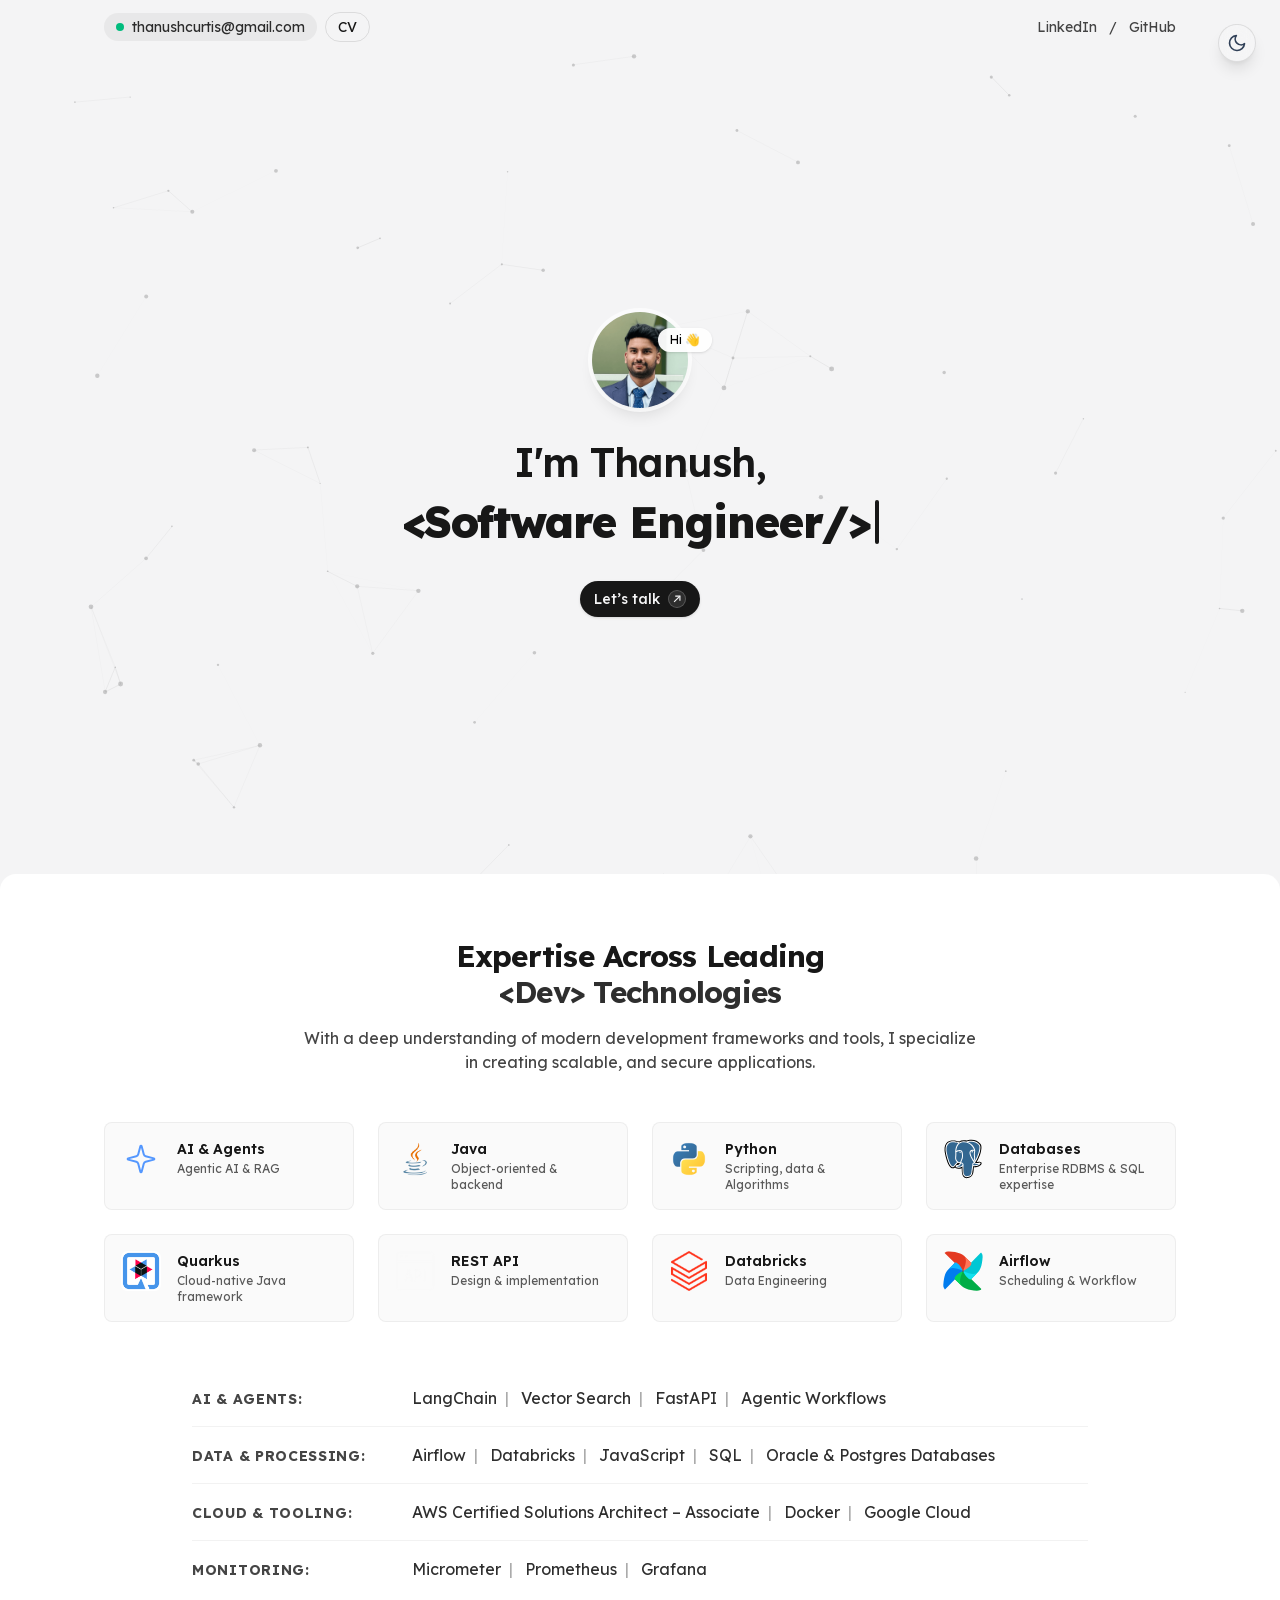
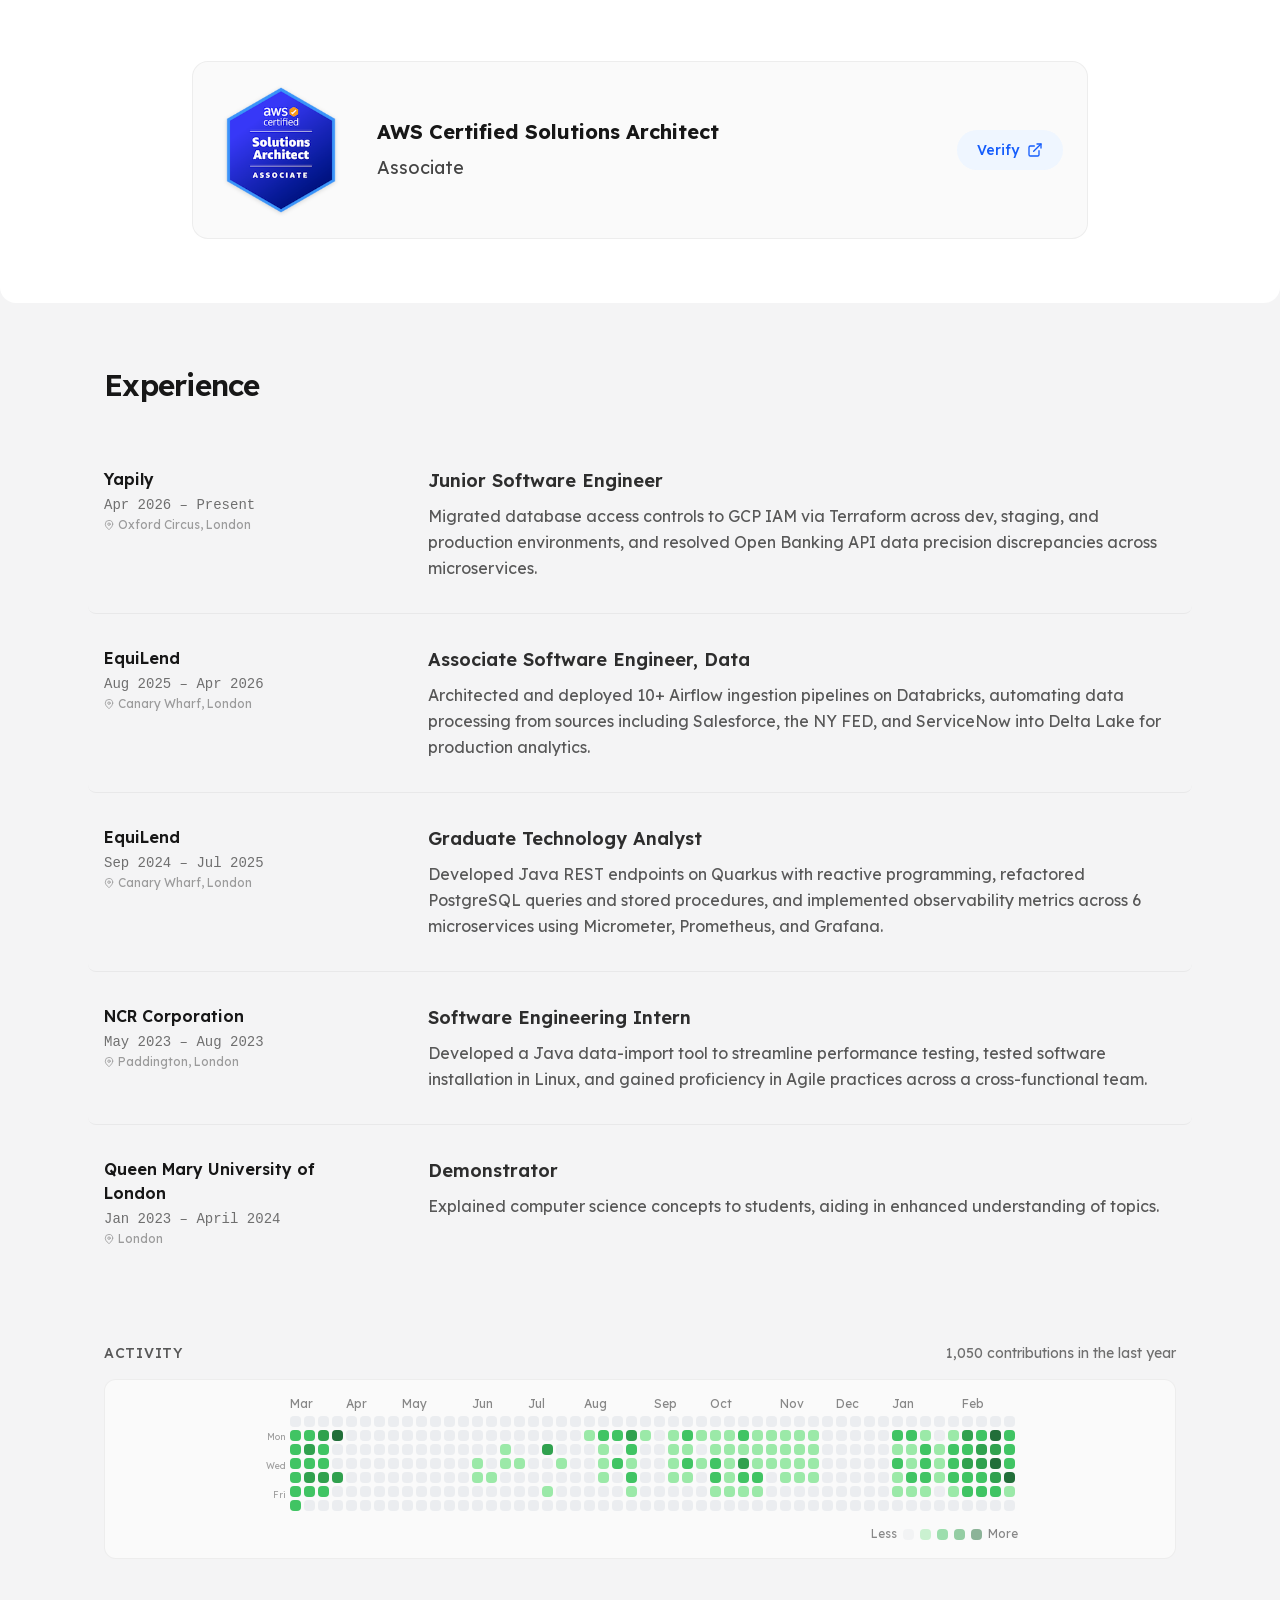
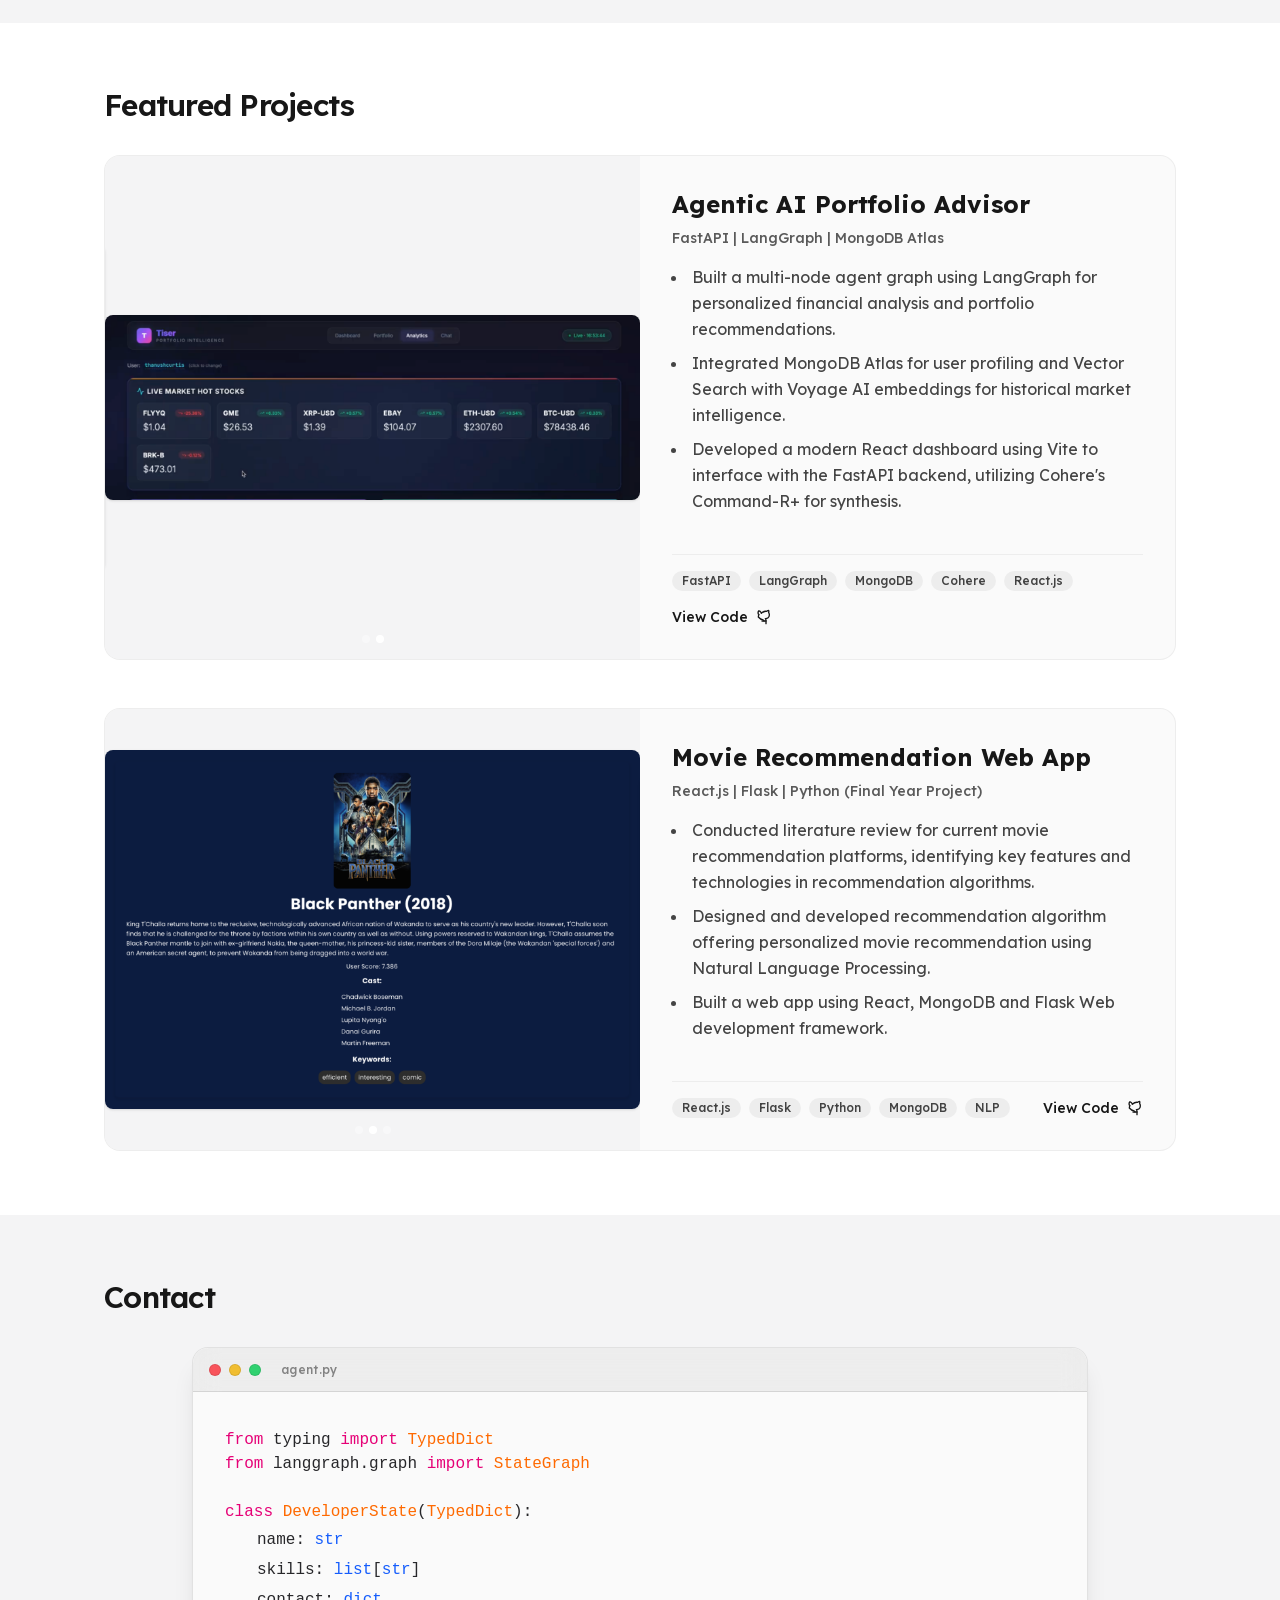
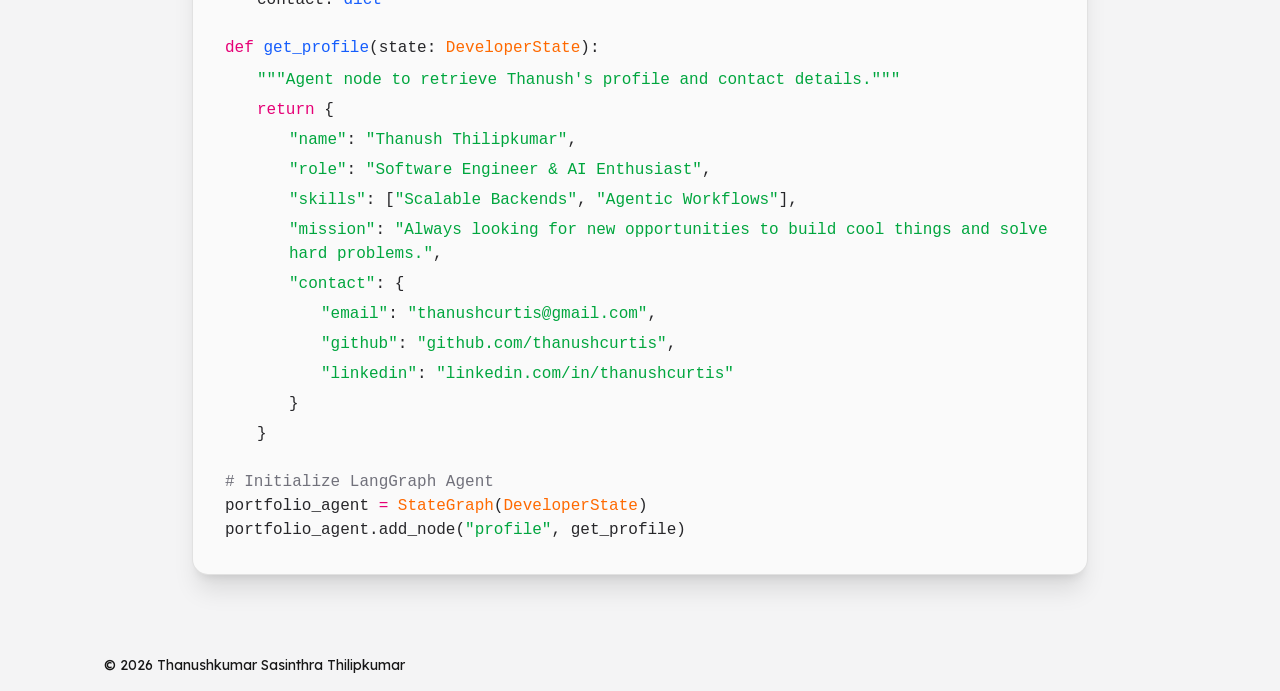
==== commit 1c7e5dd8: "Updates" ====
--- a/index.html
+++ b/index.html
@@ -1 +1 @@
-<!DOCTYPE html><!--_kbxE2_gFQ7UT9Dhloy4l--><html lang="en"><head><meta charSet="utf-8"/><meta name="viewport" content="width=device-width, initial-scale=1"/><link rel="preload" href="/_next/static/media/ca31d6821328a4e9-s.p.8036670a.woff2" as="font" crossorigin="" type="font/woff2"/><link rel="preload" as="image" href="/assets/thanush.png"/><link rel="preload" as="image" href="/logos/java.png"/><link rel="preload" as="image" href="/logos/python.png"/><link rel="preload" as="image" href="/logos/postgresql-original.svg"/><link rel="preload" as="image" href="/logos/quarkus.png"/><link rel="preload" as="image" href="/logos/rest.png"/><link rel="preload" as="image" href="/logos/databricks.png"/><link rel="preload" as="image" href="/logos/apacheairflow-original.svg"/><link rel="preload" as="image" href="/assets/Portfolio-chat.png"/><link rel="preload" as="image" href="/assets/Live-Stocks.png"/><link rel="stylesheet" href="/_next/static/chunks/887cf9568648769d.css" data-precedence="next"/><link rel="preload" as="script" fetchPriority="low" href="/_next/static/chunks/a39030b4e213eb25.js"/><script src="/_next/static/chunks/f6d54413446dc3cc.js" async=""></script><script src="/_next/static/chunks/ea7ab0dba7b47d7c.js" async=""></script><script src="/_next/static/chunks/turbopack-44e067970b3b5ed1.js" async=""></script><script src="/_next/static/chunks/d5a1a3c19317087d.js" async=""></script><script src="/_next/static/chunks/060f9a97930f3d04.js" async=""></script><script src="/_next/static/chunks/0f793a296d89adb3.js" async=""></script><link rel="preload" href="https://www.googletagmanager.com/gtag/js?id=G-6GXVMMYMBZ" as="script"/><link rel="preload" as="image" href="/assets/Movie-Recommendation.png"/><link rel="preload" as="image" href="/assets/movie_details.png"/><link rel="preload" as="image" href="/assets/Watched_Movies.png"/><link rel="preload" as="image" href="/assets/aws-certified-solutions-architect-associate.png"/><meta name="next-size-adjust" content=""/><title>Thanush Thilipkumar </title><meta name="description" content="Portfolio of Thanush Thilipkumar — projects, skills, and contact."/><meta name="twitter:card" content="summary_large_image"/><meta name="twitter:title" content="Thanush Thilipkumar | Portfolio"/><meta name="twitter:description" content="Experience, skills, and ways to contact Thanush."/><meta name="twitter:image" content="http://localhost:3000/og-image.png"/><link rel="shortcut icon" href="/icon.png"/><link rel="icon" href="/icon.png" type="image/png"/><link rel="apple-touch-icon" href="/icon.png"/><script src="/_next/static/chunks/a6dad97d9634a72d.js" noModule=""></script></head><body class="lexend_99ca8c04-module__K1QbjW__variable antialiased"><div hidden=""><!--$--><!--/$--></div><script>((a,b,c,d,e,f,g,h)=>{let i=document.documentElement,j=["light","dark"];function k(b){var c;(Array.isArray(a)?a:[a]).forEach(a=>{let c="class"===a,d=c&&f?e.map(a=>f[a]||a):e;c?(i.classList.remove(...d),i.classList.add(f&&f[b]?f[b]:b)):i.setAttribute(a,b)}),c=b,h&&j.includes(c)&&(i.style.colorScheme=c)}if(d)k(d);else try{let a=localStorage.getItem(b)||c,d=g&&"system"===a?window.matchMedia("(prefers-color-scheme: dark)").matches?"dark":"light":a;k(d)}catch(a){}})("class","theme","system",null,["light","dark"],null,true,true)</script><div class="font-sans"><div class="w-full py-3"><div class="container mx-auto px-6 flex items-center justify-between text-sm"><div class="flex items-center gap-2"><span class="inline-flex items-center gap-2 rounded-full bg-black/5 dark:bg-white/10 px-3 py-1"><span class="w-2 h-2 rounded-full bg-emerald-500"></span><a href="mailto:thanushcurtis@gmail.com" class="opacity-90">thanushcurtis@gmail.com</a></span><a href="/assets/ThanushkumarCV_2026.pdf" download="Thanushkumar-CV.pdf" class="rounded-full border border-black/10 dark:border-white/15 px-3 py-1 hover:bg-black/5 dark:hover:bg-white/10">CV</a></div><nav class="hidden sm:flex items-center gap-3 opacity-80"><a href="https://www.linkedin.com/in/thanushcurtis/" class="hover:opacity-100" target="_blank" rel="noopener noreferrer">LinkedIn</a><span>/</span><a href="https://github.com/thanushcurtis" class="hover:opacity-100" target="_blank" rel="noopener noreferrer">GitHub</a></nav></div></div><main><section class="w-full min-h-[60vh] sm:min-h-[calc(100vh-80px)] py-16 sm:py-20 flex items-center relative overflow-hidden group"><canvas class="absolute inset-0 z-0 pointer-events-none"></canvas><div class="pointer-events-none absolute inset-0 opacity-0 group-hover:opacity-100 transition-opacity duration-300 z-0" style="background:radial-gradient(600px circle at 0px 0px, rgba(29, 78, 216, 0.15), transparent 80%)"></div><div class="container mx-auto px-6 text-center max-w-3xl relative z-10"><div class="relative w-24 h-24 mx-auto"><img src="/assets/thanush.png" alt="Profile photo" width="96" height="96" loading="eager" class="object-cover rounded-full ring-4 ring-white/70 w-full h-full shadow-lg"/><span class="absolute -right-6 top-4 select-none rounded-full bg-white/95 text-black text-xs px-3 py-1 shadow">Hi <span class="wave-emoji">👋</span></span></div><h1 class="mt-6 text-[32px] sm:text-[40px] font-semibold tracking-tight">I&#x27;m Thanush,</h1><div class="mt-1 text-[34px] sm:text-[44px] font-extrabold tracking-tight flex justify-center items-center h-[41px] sm:h-[53px]"><span class="w-1 h-[34px] sm:h-[44px] bg-foreground ml-1 animate-pulse rounded-sm"></span></div><div class="mt-8"><a href="mailto:thanushcurtis@gmail.com" class="group/btn inline-flex items-center gap-2 px-3.5 py-2 rounded-full bg-foreground text-background text-sm font-medium hover:opacity-90 shadow-sm transition-transform hover:scale-105">Let’s talk<span class="inline-flex items-center justify-center w-4.5 h-4.5 rounded-full border border-white/20 bg-white/10"><svg viewBox="0 0 24 24" class="w-3.5 h-3.5 transition-transform duration-300 ease-out group-hover/btn:rotate-45" fill="none" stroke="currentColor" stroke-width="2"><path d="M7 17L17 7"></path><path d="M9 7h8v8"></path></svg></span></a></div></div></section><section id="expertise" class="w-full py-16 bg-white dark:bg-zinc-900 rounded-2xl"><div class="container mx-auto px-6"><div class="flex flex-col gap-16"><div><div class="text-center mb-12"><h2 class="text-3xl font-bold tracking-tight">Expertise Across Leading<br/><span class="text-foreground/90">&lt;Dev&gt; Technologies</span></h2><p class="mt-4 max-w-2xl mx-auto opacity-80">With a deep understanding of modern development frameworks and tools, I specialize in creating scalable, and secure applications.</p></div><div class="grid grid-cols-1 sm:grid-cols-2 md:grid-cols-3 lg:grid-cols-4 gap-6"><div class="flex items-start gap-4 p-4 rounded-lg border border-black/5 dark:border-white/10 bg-zinc-50 dark:bg-zinc-800/50 hover:bg-zinc-100 dark:hover:bg-zinc-800 transition-colors"><div class="shrink-0 text-foreground/80"><div class="w-10 h-10 rounded-md flex items-center justify-center overflow-hidden bg-transparent"><svg xmlns="http://www.w3.org/2000/svg" viewBox="0 0 24 24" fill="none" stroke="currentColor" stroke-width="1.5" stroke-linecap="round" stroke-linejoin="round" class="w-8 h-8 opacity-80 text-blue-500"><path d="M9.937 15.5A2 2 0 0 0 8.5 14.063l-6.135-1.582a.5.5 0 0 1 0-.962L8.5 9.936A2 2 0 0 0 9.937 8.5l1.582-6.135a.5.5 0 0 1 .963 0L14.063 8.5A2 2 0 0 0 15.5 9.937l6.135 1.581a.5.5 0 0 1 0 .964L15.5 14.063a2 2 0 0 0-1.437 1.437l-1.582 6.135a.5.5 0 0 1-.963 0z"></path></svg></div></div><div><h3 class="font-semibold text-sm">AI &amp; Agents</h3><p class="text-xs opacity-70 leading-4 mt-0.5">Agentic AI &amp; RAG</p></div></div><div class="flex items-start gap-4 p-4 rounded-lg border border-black/5 dark:border-white/10 bg-zinc-50 dark:bg-zinc-800/50 hover:bg-zinc-100 dark:hover:bg-zinc-800 transition-colors"><div class="shrink-0 text-foreground/80"><div class="w-10 h-10 rounded-md flex items-center justify-center overflow-hidden bg-transparent"><img src="/logos/java.png" alt="Java" class="w-10 h-10 object-contain"/></div></div><div><h3 class="font-semibold text-sm">Java</h3><p class="text-xs opacity-70 leading-4 mt-0.5">Object-oriented &amp; backend</p></div></div><div class="flex items-start gap-4 p-4 rounded-lg border border-black/5 dark:border-white/10 bg-zinc-50 dark:bg-zinc-800/50 hover:bg-zinc-100 dark:hover:bg-zinc-800 transition-colors"><div class="shrink-0 text-foreground/80"><div class="w-10 h-10 rounded-md flex items-center justify-center overflow-hidden bg-transparent"><img src="/logos/python.png" alt="Python" class="w-10 h-10 object-contain"/></div></div><div><h3 class="font-semibold text-sm">Python</h3><p class="text-xs opacity-70 leading-4 mt-0.5">Scripting, data &amp; Algorithms</p></div></div><div class="flex items-start gap-4 p-4 rounded-lg border border-black/5 dark:border-white/10 bg-zinc-50 dark:bg-zinc-800/50 hover:bg-zinc-100 dark:hover:bg-zinc-800 transition-colors"><div class="shrink-0 text-foreground/80"><div class="w-10 h-10 rounded-md flex items-center justify-center overflow-hidden bg-transparent"><img src="/logos/postgresql-original.svg" alt="Databases" class="w-10 h-10 object-contain"/></div></div><div><h3 class="font-semibold text-sm">Databases</h3><p class="text-xs opacity-70 leading-4 mt-0.5">Enterprise RDBMS &amp; SQL expertise</p></div></div><div class="flex items-start gap-4 p-4 rounded-lg border border-black/5 dark:border-white/10 bg-zinc-50 dark:bg-zinc-800/50 hover:bg-zinc-100 dark:hover:bg-zinc-800 transition-colors"><div class="shrink-0 text-foreground/80"><div class="w-10 h-10 rounded-md flex items-center justify-center overflow-hidden bg-transparent"><img src="/logos/quarkus.png" alt="Quarkus" class="w-10 h-10 object-contain"/></div></div><div><h3 class="font-semibold text-sm">Quarkus</h3><p class="text-xs opacity-70 leading-4 mt-0.5">Cloud-native Java framework</p></div></div><div class="flex items-start gap-4 p-4 rounded-lg border border-black/5 dark:border-white/10 bg-zinc-50 dark:bg-zinc-800/50 hover:bg-zinc-100 dark:hover:bg-zinc-800 transition-colors"><div class="shrink-0 text-foreground/80"><div class="w-10 h-10 rounded-md flex items-center justify-center overflow-hidden bg-transparent"><img src="/logos/rest.png" alt="REST API" class="w-10 h-10 object-contain"/></div></div><div><h3 class="font-semibold text-sm">REST API</h3><p class="text-xs opacity-70 leading-4 mt-0.5">Design &amp; implementation</p></div></div><div class="flex items-start gap-4 p-4 rounded-lg border border-black/5 dark:border-white/10 bg-zinc-50 dark:bg-zinc-800/50 hover:bg-zinc-100 dark:hover:bg-zinc-800 transition-colors"><div class="shrink-0 text-foreground/80"><div class="w-10 h-10 rounded-md flex items-center justify-center overflow-hidden bg-transparent"><img src="/logos/databricks.png" alt="Databricks" class="w-10 h-10 object-contain"/></div></div><div><h3 class="font-semibold text-sm">Databricks</h3><p class="text-xs opacity-70 leading-4 mt-0.5">Data Engineering</p></div></div><div class="flex items-start gap-4 p-4 rounded-lg border border-black/5 dark:border-white/10 bg-zinc-50 dark:bg-zinc-800/50 hover:bg-zinc-100 dark:hover:bg-zinc-800 transition-colors"><div class="shrink-0 text-foreground/80"><div class="w-10 h-10 rounded-md flex items-center justify-center overflow-hidden bg-transparent"><img src="/logos/apacheairflow-original.svg" alt="Airflow" class="w-10 h-10 object-contain"/></div></div><div><h3 class="font-semibold text-sm">Airflow</h3><p class="text-xs opacity-70 leading-4 mt-0.5">Scheduling &amp; Workflow </p></div></div></div></div><div class="flex flex-col gap-16"><div><div class="space-y-4 max-w-4xl mx-auto"><div class="flex flex-col sm:flex-row sm:items-baseline gap-2 sm:gap-10 border-b border-black/5 dark:border-white/5 pb-4 last:border-0"><h4 class="text-sm font-bold min-w-[180px] uppercase tracking-wider opacity-80">AI &amp; Agents<!-- -->:</h4><div class="flex flex-wrap gap-x-2 gap-y-1"><span class="text-base text-foreground/90">LangChain<span class="mx-1 opacity-40"> | </span></span><span class="text-base text-foreground/90">Vector Search<span class="mx-1 opacity-40"> | </span></span><span class="text-base text-foreground/90">FastAPI<span class="mx-1 opacity-40"> | </span></span><span class="text-base text-foreground/90">Agentic Workflows</span></div></div><div class="flex flex-col sm:flex-row sm:items-baseline gap-2 sm:gap-10 border-b border-black/5 dark:border-white/5 pb-4 last:border-0"><h4 class="text-sm font-bold min-w-[180px] uppercase tracking-wider opacity-80">Data &amp; Processing<!-- -->:</h4><div class="flex flex-wrap gap-x-2 gap-y-1"><span class="text-base text-foreground/90">Airflow<span class="mx-1 opacity-40"> | </span></span><span class="text-base text-foreground/90">Databricks<span class="mx-1 opacity-40"> | </span></span><span class="text-base text-foreground/90">JavaScript<span class="mx-1 opacity-40"> | </span></span><span class="text-base text-foreground/90">SQL<span class="mx-1 opacity-40"> | </span></span><span class="text-base text-foreground/90">Oracle &amp; Postgres Databases</span></div></div><div class="flex flex-col sm:flex-row sm:items-baseline gap-2 sm:gap-10 border-b border-black/5 dark:border-white/5 pb-4 last:border-0"><h4 class="text-sm font-bold min-w-[180px] uppercase tracking-wider opacity-80">Cloud &amp; Tooling<!-- -->:</h4><div class="flex flex-wrap gap-x-2 gap-y-1"><span class="text-base text-foreground/90">AWS Certified Solutions Architect – Associate<span class="mx-1 opacity-40"> | </span></span><span class="text-base text-foreground/90">Docker<span class="mx-1 opacity-40"> | </span></span><span class="text-base text-foreground/90">Google Cloud</span></div></div><div class="flex flex-col sm:flex-row sm:items-baseline gap-2 sm:gap-10 border-b border-black/5 dark:border-white/5 pb-4 last:border-0"><h4 class="text-sm font-bold min-w-[180px] uppercase tracking-wider opacity-80">Monitoring<!-- -->:</h4><div class="flex flex-wrap gap-x-2 gap-y-1"><span class="text-base text-foreground/90">Micrometer<span class="mx-1 opacity-40"> | </span></span><span class="text-base text-foreground/90">Prometheus<span class="mx-1 opacity-40"> | </span></span><span class="text-base text-foreground/90">Grafana</span></div></div></div></div><div class="flex justify-center w-full"><a href="https://www.credly.com/badges/88e9cd17-68d8-4959-973c-7324ede5a736/public_url" target="_blank" rel="noopener noreferrer" class="group flex flex-col md:flex-row items-center gap-8 p-6 bg-zinc-50 dark:bg-zinc-800/30 rounded-2xl border border-black/5 dark:border-white/10 hover:border-blue-500/30 transition-all hover:bg-zinc-100 dark:hover:bg-zinc-800/50 cursor-pointer w-full max-w-4xl mx-auto"><div class="relative w-32 h-32 flex-shrink-0 transform group-hover:scale-105 transition-transform duration-300"><img src="/assets/aws-certified-solutions-architect-associate.png" alt="AWS Certified Solutions Architect - Associate" class="object-contain w-full h-full drop-shadow-sm"/></div><div class="flex-grow text-center md:text-left space-y-2"><h3 class="text-xl font-bold group-hover:text-blue-600 dark:group-hover:text-blue-400 transition-colors">AWS Certified Solutions Architect</h3><p class="text-lg opacity-80">Associate</p></div><div class="flex-shrink-0 flex items-center gap-2 text-sm font-medium text-blue-600 dark:text-blue-400 bg-blue-50 dark:bg-blue-900/20 px-5 py-2.5 rounded-full transition-colors group-hover:bg-blue-100 dark:group-hover:bg-blue-900/30">Verify<svg xmlns="http://www.w3.org/2000/svg" width="16" height="16" viewBox="0 0 24 24" fill="none" stroke="currentColor" stroke-width="2" stroke-linecap="round" stroke-linejoin="round"><path d="M18 13v6a2 2 0 0 1-2 2H5a2 2 0 0 1-2-2V8a2 2 0 0 1 2-2h6"></path><polyline points="15 3 21 3 21 9"></polyline><line x1="10" y1="14" x2="21" y2="3"></line></svg></div></a></div></div></div></div></section><section id="experience" class="w-full py-16 "><div class="container mx-auto px-6"><h2 class="text-2xl sm:text-3xl font-semibold tracking-tight mb-8">Experience</h2><div class="space-y-0"><div class="group relative flex flex-col sm:flex-row gap-4 sm:gap-8 py-8 border-b border-black/5 dark:border-white/5 last:border-0 hover:bg-black/[0.02] dark:hover:bg-white/[0.02] -mx-4 px-4 rounded-lg transition-colors"><div class="sm:w-1/4 shrink-0"><div class="font-semibold text-base">Yapily</div><div class="text-sm opacity-60 mt-1 font-mono">Apr 2026 – Present</div><div class="text-xs opacity-40 mt-0.5 flex items-center gap-1"><svg xmlns="http://www.w3.org/2000/svg" width="10" height="10" viewBox="0 0 24 24" fill="none" stroke="currentColor" stroke-width="2" stroke-linecap="round" stroke-linejoin="round"><path d="M21 10c0 7-9 13-9 13s-9-6-9-13a9 9 0 0 1 18 0z"></path><circle cx="12" cy="10" r="3"></circle></svg>Oxford Circus, London</div></div><div class="sm:w-3/4 sm:pl-6"><h3 class="text-lg font-semibold text-foreground/90 mb-2">Junior Software Engineer</h3><p class="text-sm sm:text-base opacity-70 leading-relaxed">Migrated database access controls to GCP IAM via Terraform across dev, staging, and production environments, and resolved Open Banking API data precision discrepancies across microservices.</p></div></div><div class="group relative flex flex-col sm:flex-row gap-4 sm:gap-8 py-8 border-b border-black/5 dark:border-white/5 last:border-0 hover:bg-black/[0.02] dark:hover:bg-white/[0.02] -mx-4 px-4 rounded-lg transition-colors"><div class="sm:w-1/4 shrink-0"><div class="font-semibold text-base">EquiLend</div><div class="text-sm opacity-60 mt-1 font-mono">Aug 2025 – Apr 2026</div><div class="text-xs opacity-40 mt-0.5 flex items-center gap-1"><svg xmlns="http://www.w3.org/2000/svg" width="10" height="10" viewBox="0 0 24 24" fill="none" stroke="currentColor" stroke-width="2" stroke-linecap="round" stroke-linejoin="round"><path d="M21 10c0 7-9 13-9 13s-9-6-9-13a9 9 0 0 1 18 0z"></path><circle cx="12" cy="10" r="3"></circle></svg>Canary Wharf, London</div></div><div class="sm:w-3/4 sm:pl-6"><h3 class="text-lg font-semibold text-foreground/90 mb-2">Associate Software Engineer, Data</h3><p class="text-sm sm:text-base opacity-70 leading-relaxed">Architected and deployed 10+ Airflow ingestion pipelines on Databricks, automating data processing from sources including Salesforce, the NY FED, and ServiceNow into Delta Lake for production analytics.</p></div></div><div class="group relative flex flex-col sm:flex-row gap-4 sm:gap-8 py-8 border-b border-black/5 dark:border-white/5 last:border-0 hover:bg-black/[0.02] dark:hover:bg-white/[0.02] -mx-4 px-4 rounded-lg transition-colors"><div class="sm:w-1/4 shrink-0"><div class="font-semibold text-base">EquiLend</div><div class="text-sm opacity-60 mt-1 font-mono">Sep 2024 – Jul 2025</div><div class="text-xs opacity-40 mt-0.5 flex items-center gap-1"><svg xmlns="http://www.w3.org/2000/svg" width="10" height="10" viewBox="0 0 24 24" fill="none" stroke="currentColor" stroke-width="2" stroke-linecap="round" stroke-linejoin="round"><path d="M21 10c0 7-9 13-9 13s-9-6-9-13a9 9 0 0 1 18 0z"></path><circle cx="12" cy="10" r="3"></circle></svg>Canary Wharf, London</div></div><div class="sm:w-3/4 sm:pl-6"><h3 class="text-lg font-semibold text-foreground/90 mb-2">Graduate Technology Analyst</h3><p class="text-sm sm:text-base opacity-70 leading-relaxed">Developed Java REST endpoints on Quarkus with reactive programming, refactored PostgreSQL queries and stored procedures, and implemented observability metrics across 6 microservices using Micrometer, Prometheus, and Grafana.</p></div></div><div class="group relative flex flex-col sm:flex-row gap-4 sm:gap-8 py-8 border-b border-black/5 dark:border-white/5 last:border-0 hover:bg-black/[0.02] dark:hover:bg-white/[0.02] -mx-4 px-4 rounded-lg transition-colors"><div class="sm:w-1/4 shrink-0"><div class="font-semibold text-base">NCR Corporation</div><div class="text-sm opacity-60 mt-1 font-mono">May 2023 – Aug 2023</div><div class="text-xs opacity-40 mt-0.5 flex items-center gap-1"><svg xmlns="http://www.w3.org/2000/svg" width="10" height="10" viewBox="0 0 24 24" fill="none" stroke="currentColor" stroke-width="2" stroke-linecap="round" stroke-linejoin="round"><path d="M21 10c0 7-9 13-9 13s-9-6-9-13a9 9 0 0 1 18 0z"></path><circle cx="12" cy="10" r="3"></circle></svg>Paddington, London</div></div><div class="sm:w-3/4 sm:pl-6"><h3 class="text-lg font-semibold text-foreground/90 mb-2">Software Engineering Intern</h3><p class="text-sm sm:text-base opacity-70 leading-relaxed">Developed a Java data-import tool to streamline performance testing, tested software installation in Linux, and gained proficiency in Agile practices across a cross-functional team.</p></div></div><div class="group relative flex flex-col sm:flex-row gap-4 sm:gap-8 py-8 border-b border-black/5 dark:border-white/5 last:border-0 hover:bg-black/[0.02] dark:hover:bg-white/[0.02] -mx-4 px-4 rounded-lg transition-colors"><div class="sm:w-1/4 shrink-0"><div class="font-semibold text-base">Queen Mary University of London</div><div class="text-sm opacity-60 mt-1 font-mono">Jan 2023 – April 2024</div><div class="text-xs opacity-40 mt-0.5 flex items-center gap-1"><svg xmlns="http://www.w3.org/2000/svg" width="10" height="10" viewBox="0 0 24 24" fill="none" stroke="currentColor" stroke-width="2" stroke-linecap="round" stroke-linejoin="round"><path d="M21 10c0 7-9 13-9 13s-9-6-9-13a9 9 0 0 1 18 0z"></path><circle cx="12" cy="10" r="3"></circle></svg>London</div></div><div class="sm:w-3/4 sm:pl-6"><h3 class="text-lg font-semibold text-foreground/90 mb-2">Demonstrator</h3><p class="text-sm sm:text-base opacity-70 leading-relaxed">Explained computer science concepts to students, aiding in enhanced understanding of topics.</p></div></div></div><div class="mt-16"><div class="flex items-center justify-between mb-4"><h3 class="text-sm font-medium opacity-70 uppercase tracking-wider">Activity</h3><span class="text-sm opacity-60">1,050<!-- --> contributions in the last year</span></div><div class="rounded-xl border border-black/5 dark:border-white/10 bg-zinc-50 dark:bg-zinc-800/50 p-4 overflow-x-auto"><div style="width:756px;position:relative;margin:0 auto"><div style="height:16px;position:relative;margin-left:28px;margin-bottom:4px"><span class="text-xs opacity-50 absolute" style="left:0">Mar</span><span class="text-xs opacity-50 absolute" style="left:56px">Apr</span><span class="text-xs opacity-50 absolute" style="left:112px">May</span><span class="text-xs opacity-50 absolute" style="left:182px">Jun</span><span class="text-xs opacity-50 absolute" style="left:238px">Jul</span><span class="text-xs opacity-50 absolute" style="left:294px">Aug</span><span class="text-xs opacity-50 absolute" style="left:364px">Sep</span><span class="text-xs opacity-50 absolute" style="left:420px">Oct</span><span class="text-xs opacity-50 absolute" style="left:490px">Nov</span><span class="text-xs opacity-50 absolute" style="left:546px">Dec</span><span class="text-xs opacity-50 absolute" style="left:602px">Jan</span><span class="text-xs opacity-50 absolute" style="left:672px">Feb</span></div><div class="flex gap-0"><div class="flex flex-col justify-between text-xs opacity-40 shrink-0" style="width:28px;height:98px"><span class="leading-[11px] text-right pr-1" style="font-size:9px;height:11px"></span><span class="leading-[11px] text-right pr-1" style="font-size:9px;height:11px">Mon</span><span class="leading-[11px] text-right pr-1" style="font-size:9px;height:11px"></span><span class="leading-[11px] text-right pr-1" style="font-size:9px;height:11px">Wed</span><span class="leading-[11px] text-right pr-1" style="font-size:9px;height:11px"></span><span class="leading-[11px] text-right pr-1" style="font-size:9px;height:11px">Fri</span><span class="leading-[11px] text-right pr-1" style="font-size:9px;height:11px"></span></div><div class="flex" style="gap:3px"><div class="flex flex-col" style="gap:3px"><div class="rounded-sm" style="width:11px;height:11px;background-color:#ebedf0"></div><div class="rounded-sm" style="width:11px;height:11px;background-color:#40c463"></div><div class="rounded-sm" style="width:11px;height:11px;background-color:#40c463"></div><div class="rounded-sm" style="width:11px;height:11px;background-color:#40c463"></div><div class="rounded-sm" style="width:11px;height:11px;background-color:#40c463"></div><div class="rounded-sm" style="width:11px;height:11px;background-color:#40c463"></div><div class="rounded-sm" style="width:11px;height:11px;background-color:#40c463"></div></div><div class="flex flex-col" style="gap:3px"><div class="rounded-sm" style="width:11px;height:11px;background-color:#ebedf0"></div><div class="rounded-sm" style="width:11px;height:11px;background-color:#40c463"></div><div class="rounded-sm" style="width:11px;height:11px;background-color:#30a14e"></div><div class="rounded-sm" style="width:11px;height:11px;background-color:#40c463"></div><div class="rounded-sm" style="width:11px;height:11px;background-color:#30a14e"></div><div class="rounded-sm" style="width:11px;height:11px;background-color:#40c463"></div><div class="rounded-sm" style="width:11px;height:11px;background-color:#ebedf0"></div></div><div class="flex flex-col" style="gap:3px"><div class="rounded-sm" style="width:11px;height:11px;background-color:#ebedf0"></div><div class="rounded-sm" style="width:11px;height:11px;background-color:#30a14e"></div><div class="rounded-sm" style="width:11px;height:11px;background-color:#40c463"></div><div class="rounded-sm" style="width:11px;height:11px;background-color:#40c463"></div><div class="rounded-sm" style="width:11px;height:11px;background-color:#30a14e"></div><div class="rounded-sm" style="width:11px;height:11px;background-color:#40c463"></div><div class="rounded-sm" style="width:11px;height:11px;background-color:#ebedf0"></div></div><div class="flex flex-col" style="gap:3px"><div class="rounded-sm" style="width:11px;height:11px;background-color:#ebedf0"></div><div class="rounded-sm" style="width:11px;height:11px;background-color:#216e39"></div><div class="rounded-sm" style="width:11px;height:11px;background-color:#ebedf0"></div><div class="rounded-sm" style="width:11px;height:11px;background-color:#ebedf0"></div><div class="rounded-sm" style="width:11px;height:11px;background-color:#30a14e"></div><div class="rounded-sm" style="width:11px;height:11px;background-color:#ebedf0"></div><div class="rounded-sm" style="width:11px;height:11px;background-color:#ebedf0"></div></div><div class="flex flex-col" style="gap:3px"><div class="rounded-sm" style="width:11px;height:11px;background-color:#ebedf0"></div><div class="rounded-sm" style="width:11px;height:11px;background-color:#ebedf0"></div><div class="rounded-sm" style="width:11px;height:11px;background-color:#ebedf0"></div><div class="rounded-sm" style="width:11px;height:11px;background-color:#ebedf0"></div><div class="rounded-sm" style="width:11px;height:11px;background-color:#ebedf0"></div><div class="rounded-sm" style="width:11px;height:11px;background-color:#ebedf0"></div><div class="rounded-sm" style="width:11px;height:11px;background-color:#ebedf0"></div></div><div class="flex flex-col" style="gap:3px"><div class="rounded-sm" style="width:11px;height:11px;background-color:#ebedf0"></div><div class="rounded-sm" style="width:11px;height:11px;background-color:#ebedf0"></div><div class="rounded-sm" style="width:11px;height:11px;background-color:#ebedf0"></div><div class="rounded-sm" style="width:11px;height:11px;background-color:#ebedf0"></div><div class="rounded-sm" style="width:11px;height:11px;background-color:#ebedf0"></div><div class="rounded-sm" style="width:11px;height:11px;background-color:#ebedf0"></div><div class="rounded-sm" style="width:11px;height:11px;background-color:#ebedf0"></div></div><div class="flex flex-col" style="gap:3px"><div class="rounded-sm" style="width:11px;height:11px;background-color:#ebedf0"></div><div class="rounded-sm" style="width:11px;height:11px;background-color:#ebedf0"></div><div class="rounded-sm" style="width:11px;height:11px;background-color:#ebedf0"></div><div class="rounded-sm" style="width:11px;height:11px;background-color:#ebedf0"></div><div class="rounded-sm" style="width:11px;height:11px;background-color:#ebedf0"></div><div class="rounded-sm" style="width:11px;height:11px;background-color:#ebedf0"></div><div class="rounded-sm" style="width:11px;height:11px;background-color:#ebedf0"></div></div><div class="flex flex-col" style="gap:3px"><div class="rounded-sm" style="width:11px;height:11px;background-color:#ebedf0"></div><div class="rounded-sm" style="width:11px;height:11px;background-color:#ebedf0"></div><div class="rounded-sm" style="width:11px;height:11px;background-color:#ebedf0"></div><div class="rounded-sm" style="width:11px;height:11px;background-color:#ebedf0"></div><div class="rounded-sm" style="width:11px;height:11px;background-color:#ebedf0"></div><div class="rounded-sm" style="width:11px;height:11px;background-color:#ebedf0"></div><div class="rounded-sm" style="width:11px;height:11px;background-color:#ebedf0"></div></div><div class="flex flex-col" style="gap:3px"><div class="rounded-sm" style="width:11px;height:11px;background-color:#ebedf0"></div><div class="rounded-sm" style="width:11px;height:11px;background-color:#ebedf0"></div><div class="rounded-sm" style="width:11px;height:11px;background-color:#ebedf0"></div><div class="rounded-sm" style="width:11px;height:11px;background-color:#ebedf0"></div><div class="rounded-sm" style="width:11px;height:11px;background-color:#ebedf0"></div><div class="rounded-sm" style="width:11px;height:11px;background-color:#ebedf0"></div><div class="rounded-sm" style="width:11px;height:11px;background-color:#ebedf0"></div></div><div class="flex flex-col" style="gap:3px"><div class="rounded-sm" style="width:11px;height:11px;background-color:#ebedf0"></div><div class="rounded-sm" style="width:11px;height:11px;background-color:#ebedf0"></div><div class="rounded-sm" style="width:11px;height:11px;background-color:#ebedf0"></div><div class="rounded-sm" style="width:11px;height:11px;background-color:#ebedf0"></div><div class="rounded-sm" style="width:11px;height:11px;background-color:#ebedf0"></div><div class="rounded-sm" style="width:11px;height:11px;background-color:#ebedf0"></div><div class="rounded-sm" style="width:11px;height:11px;background-color:#ebedf0"></div></div><div class="flex flex-col" style="gap:3px"><div class="rounded-sm" style="width:11px;height:11px;background-color:#ebedf0"></div><div class="rounded-sm" style="width:11px;height:11px;background-color:#ebedf0"></div><div class="rounded-sm" style="width:11px;height:11px;background-color:#ebedf0"></div><div class="rounded-sm" style="width:11px;height:11px;background-color:#ebedf0"></div><div class="rounded-sm" style="width:11px;height:11px;background-color:#ebedf0"></div><div class="rounded-sm" style="width:11px;height:11px;background-color:#ebedf0"></div><div class="rounded-sm" style="width:11px;height:11px;background-color:#ebedf0"></div></div><div class="flex flex-col" style="gap:3px"><div class="rounded-sm" style="width:11px;height:11px;background-color:#ebedf0"></div><div class="rounded-sm" style="width:11px;height:11px;background-color:#ebedf0"></div><div class="rounded-sm" style="width:11px;height:11px;background-color:#ebedf0"></div><div class="rounded-sm" style="width:11px;height:11px;background-color:#ebedf0"></div><div class="rounded-sm" style="width:11px;height:11px;background-color:#ebedf0"></div><div class="rounded-sm" style="width:11px;height:11px;background-color:#ebedf0"></div><div class="rounded-sm" style="width:11px;height:11px;background-color:#ebedf0"></div></div><div class="flex flex-col" style="gap:3px"><div class="rounded-sm" style="width:11px;height:11px;background-color:#ebedf0"></div><div class="rounded-sm" style="width:11px;height:11px;background-color:#ebedf0"></div><div class="rounded-sm" style="width:11px;height:11px;background-color:#ebedf0"></div><div class="rounded-sm" style="width:11px;height:11px;background-color:#ebedf0"></div><div class="rounded-sm" style="width:11px;height:11px;background-color:#ebedf0"></div><div class="rounded-sm" style="width:11px;height:11px;background-color:#ebedf0"></div><div class="rounded-sm" style="width:11px;height:11px;background-color:#ebedf0"></div></div><div class="flex flex-col" style="gap:3px"><div class="rounded-sm" style="width:11px;height:11px;background-color:#ebedf0"></div><div class="rounded-sm" style="width:11px;height:11px;background-color:#ebedf0"></div><div class="rounded-sm" style="width:11px;height:11px;background-color:#ebedf0"></div><div class="rounded-sm" style="width:11px;height:11px;background-color:#9be9a8"></div><div class="rounded-sm" style="width:11px;height:11px;background-color:#9be9a8"></div><div class="rounded-sm" style="width:11px;height:11px;background-color:#ebedf0"></div><div class="rounded-sm" style="width:11px;height:11px;background-color:#ebedf0"></div></div><div class="flex flex-col" style="gap:3px"><div class="rounded-sm" style="width:11px;height:11px;background-color:#ebedf0"></div><div class="rounded-sm" style="width:11px;height:11px;background-color:#ebedf0"></div><div class="rounded-sm" style="width:11px;height:11px;background-color:#ebedf0"></div><div class="rounded-sm" style="width:11px;height:11px;background-color:#ebedf0"></div><div class="rounded-sm" style="width:11px;height:11px;background-color:#9be9a8"></div><div class="rounded-sm" style="width:11px;height:11px;background-color:#ebedf0"></div><div class="rounded-sm" style="width:11px;height:11px;background-color:#ebedf0"></div></div><div class="flex flex-col" style="gap:3px"><div class="rounded-sm" style="width:11px;height:11px;background-color:#ebedf0"></div><div class="rounded-sm" style="width:11px;height:11px;background-color:#ebedf0"></div><div class="rounded-sm" style="width:11px;height:11px;background-color:#9be9a8"></div><div class="rounded-sm" style="width:11px;height:11px;background-color:#9be9a8"></div><div class="rounded-sm" style="width:11px;height:11px;background-color:#ebedf0"></div><div class="rounded-sm" style="width:11px;height:11px;background-color:#ebedf0"></div><div class="rounded-sm" style="width:11px;height:11px;background-color:#ebedf0"></div></div><div class="flex flex-col" style="gap:3px"><div class="rounded-sm" style="width:11px;height:11px;background-color:#ebedf0"></div><div class="rounded-sm" style="width:11px;height:11px;background-color:#ebedf0"></div><div class="rounded-sm" style="width:11px;height:11px;background-color:#ebedf0"></div><div class="rounded-sm" style="width:11px;height:11px;background-color:#9be9a8"></div><div class="rounded-sm" style="width:11px;height:11px;background-color:#ebedf0"></div><div class="rounded-sm" style="width:11px;height:11px;background-color:#ebedf0"></div><div class="rounded-sm" style="width:11px;height:11px;background-color:#ebedf0"></div></div><div class="flex flex-col" style="gap:3px"><div class="rounded-sm" style="width:11px;height:11px;background-color:#ebedf0"></div><div class="rounded-sm" style="width:11px;height:11px;background-color:#ebedf0"></div><div class="rounded-sm" style="width:11px;height:11px;background-color:#ebedf0"></div><div class="rounded-sm" style="width:11px;height:11px;background-color:#ebedf0"></div><div class="rounded-sm" style="width:11px;height:11px;background-color:#ebedf0"></div><div class="rounded-sm" style="width:11px;height:11px;background-color:#ebedf0"></div><div class="rounded-sm" style="width:11px;height:11px;background-color:#ebedf0"></div></div><div class="flex flex-col" style="gap:3px"><div class="rounded-sm" style="width:11px;height:11px;background-color:#ebedf0"></div><div class="rounded-sm" style="width:11px;height:11px;background-color:#ebedf0"></div><div class="rounded-sm" style="width:11px;height:11px;background-color:#30a14e"></div><div class="rounded-sm" style="width:11px;height:11px;background-color:#ebedf0"></div><div class="rounded-sm" style="width:11px;height:11px;background-color:#ebedf0"></div><div class="rounded-sm" style="width:11px;height:11px;background-color:#9be9a8"></div><div class="rounded-sm" style="width:11px;height:11px;background-color:#ebedf0"></div></div><div class="flex flex-col" style="gap:3px"><div class="rounded-sm" style="width:11px;height:11px;background-color:#ebedf0"></div><div class="rounded-sm" style="width:11px;height:11px;background-color:#ebedf0"></div><div class="rounded-sm" style="width:11px;height:11px;background-color:#ebedf0"></div><div class="rounded-sm" style="width:11px;height:11px;background-color:#9be9a8"></div><div class="rounded-sm" style="width:11px;height:11px;background-color:#ebedf0"></div><div class="rounded-sm" style="width:11px;height:11px;background-color:#ebedf0"></div><div class="rounded-sm" style="width:11px;height:11px;background-color:#ebedf0"></div></div><div class="flex flex-col" style="gap:3px"><div class="rounded-sm" style="width:11px;height:11px;background-color:#ebedf0"></div><div class="rounded-sm" style="width:11px;height:11px;background-color:#ebedf0"></div><div class="rounded-sm" style="width:11px;height:11px;background-color:#ebedf0"></div><div class="rounded-sm" style="width:11px;height:11px;background-color:#ebedf0"></div><div class="rounded-sm" style="width:11px;height:11px;background-color:#ebedf0"></div><div class="rounded-sm" style="width:11px;height:11px;background-color:#ebedf0"></div><div class="rounded-sm" style="width:11px;height:11px;background-color:#ebedf0"></div></div><div class="flex flex-col" style="gap:3px"><div class="rounded-sm" style="width:11px;height:11px;background-color:#ebedf0"></div><div class="rounded-sm" style="width:11px;height:11px;background-color:#9be9a8"></div><div class="rounded-sm" style="width:11px;height:11px;background-color:#ebedf0"></div><div class="rounded-sm" style="width:11px;height:11px;background-color:#ebedf0"></div><div class="rounded-sm" style="width:11px;height:11px;background-color:#ebedf0"></div><div class="rounded-sm" style="width:11px;height:11px;background-color:#ebedf0"></div><div class="rounded-sm" style="width:11px;height:11px;background-color:#ebedf0"></div></div><div class="flex flex-col" style="gap:3px"><div class="rounded-sm" style="width:11px;height:11px;background-color:#ebedf0"></div><div class="rounded-sm" style="width:11px;height:11px;background-color:#40c463"></div><div class="rounded-sm" style="width:11px;height:11px;background-color:#9be9a8"></div><div class="rounded-sm" style="width:11px;height:11px;background-color:#9be9a8"></div><div class="rounded-sm" style="width:11px;height:11px;background-color:#9be9a8"></div><div class="rounded-sm" style="width:11px;height:11px;background-color:#ebedf0"></div><div class="rounded-sm" style="width:11px;height:11px;background-color:#ebedf0"></div></div><div class="flex flex-col" style="gap:3px"><div class="rounded-sm" style="width:11px;height:11px;background-color:#ebedf0"></div><div class="rounded-sm" style="width:11px;height:11px;background-color:#40c463"></div><div class="rounded-sm" style="width:11px;height:11px;background-color:#ebedf0"></div><div class="rounded-sm" style="width:11px;height:11px;background-color:#40c463"></div><div class="rounded-sm" style="width:11px;height:11px;background-color:#ebedf0"></div><div class="rounded-sm" style="width:11px;height:11px;background-color:#ebedf0"></div><div class="rounded-sm" style="width:11px;height:11px;background-color:#ebedf0"></div></div><div class="flex flex-col" style="gap:3px"><div class="rounded-sm" style="width:11px;height:11px;background-color:#ebedf0"></div><div class="rounded-sm" style="width:11px;height:11px;background-color:#30a14e"></div><div class="rounded-sm" style="width:11px;height:11px;background-color:#40c463"></div><div class="rounded-sm" style="width:11px;height:11px;background-color:#9be9a8"></div><div class="rounded-sm" style="width:11px;height:11px;background-color:#40c463"></div><div class="rounded-sm" style="width:11px;height:11px;background-color:#9be9a8"></div><div class="rounded-sm" style="width:11px;height:11px;background-color:#ebedf0"></div></div><div class="flex flex-col" style="gap:3px"><div class="rounded-sm" style="width:11px;height:11px;background-color:#ebedf0"></div><div class="rounded-sm" style="width:11px;height:11px;background-color:#9be9a8"></div><div class="rounded-sm" style="width:11px;height:11px;background-color:#ebedf0"></div><div class="rounded-sm" style="width:11px;height:11px;background-color:#ebedf0"></div><div class="rounded-sm" style="width:11px;height:11px;background-color:#ebedf0"></div><div class="rounded-sm" style="width:11px;height:11px;background-color:#ebedf0"></div><div class="rounded-sm" style="width:11px;height:11px;background-color:#ebedf0"></div></div><div class="flex flex-col" style="gap:3px"><div class="rounded-sm" style="width:11px;height:11px;background-color:#ebedf0"></div><div class="rounded-sm" style="width:11px;height:11px;background-color:#ebedf0"></div><div class="rounded-sm" style="width:11px;height:11px;background-color:#ebedf0"></div><div class="rounded-sm" style="width:11px;height:11px;background-color:#ebedf0"></div><div class="rounded-sm" style="width:11px;height:11px;background-color:#ebedf0"></div><div class="rounded-sm" style="width:11px;height:11px;background-color:#ebedf0"></div><div class="rounded-sm" style="width:11px;height:11px;background-color:#ebedf0"></div></div><div class="flex flex-col" style="gap:3px"><div class="rounded-sm" style="width:11px;height:11px;background-color:#ebedf0"></div><div class="rounded-sm" style="width:11px;height:11px;background-color:#9be9a8"></div><div class="rounded-sm" style="width:11px;height:11px;background-color:#9be9a8"></div><div class="rounded-sm" style="width:11px;height:11px;background-color:#9be9a8"></div><div class="rounded-sm" style="width:11px;height:11px;background-color:#9be9a8"></div><div class="rounded-sm" style="width:11px;height:11px;background-color:#ebedf0"></div><div class="rounded-sm" style="width:11px;height:11px;background-color:#ebedf0"></div></div><div class="flex flex-col" style="gap:3px"><div class="rounded-sm" style="width:11px;height:11px;background-color:#ebedf0"></div><div class="rounded-sm" style="width:11px;height:11px;background-color:#40c463"></div><div class="rounded-sm" style="width:11px;height:11px;background-color:#9be9a8"></div><div class="rounded-sm" style="width:11px;height:11px;background-color:#40c463"></div><div class="rounded-sm" style="width:11px;height:11px;background-color:#9be9a8"></div><div class="rounded-sm" style="width:11px;height:11px;background-color:#ebedf0"></div><div class="rounded-sm" style="width:11px;height:11px;background-color:#ebedf0"></div></div><div class="flex flex-col" style="gap:3px"><div class="rounded-sm" style="width:11px;height:11px;background-color:#ebedf0"></div><div class="rounded-sm" style="width:11px;height:11px;background-color:#9be9a8"></div><div class="rounded-sm" style="width:11px;height:11px;background-color:#ebedf0"></div><div class="rounded-sm" style="width:11px;height:11px;background-color:#9be9a8"></div><div class="rounded-sm" style="width:11px;height:11px;background-color:#ebedf0"></div><div class="rounded-sm" style="width:11px;height:11px;background-color:#ebedf0"></div><div class="rounded-sm" style="width:11px;height:11px;background-color:#ebedf0"></div></div><div class="flex flex-col" style="gap:3px"><div class="rounded-sm" style="width:11px;height:11px;background-color:#ebedf0"></div><div class="rounded-sm" style="width:11px;height:11px;background-color:#9be9a8"></div><div class="rounded-sm" style="width:11px;height:11px;background-color:#9be9a8"></div><div class="rounded-sm" style="width:11px;height:11px;background-color:#40c463"></div><div class="rounded-sm" style="width:11px;height:11px;background-color:#40c463"></div><div class="rounded-sm" style="width:11px;height:11px;background-color:#9be9a8"></div><div class="rounded-sm" style="width:11px;height:11px;background-color:#ebedf0"></div></div><div class="flex flex-col" style="gap:3px"><div class="rounded-sm" style="width:11px;height:11px;background-color:#ebedf0"></div><div class="rounded-sm" style="width:11px;height:11px;background-color:#9be9a8"></div><div class="rounded-sm" style="width:11px;height:11px;background-color:#9be9a8"></div><div class="rounded-sm" style="width:11px;height:11px;background-color:#9be9a8"></div><div class="rounded-sm" style="width:11px;height:11px;background-color:#9be9a8"></div><div class="rounded-sm" style="width:11px;height:11px;background-color:#9be9a8"></div><div class="rounded-sm" style="width:11px;height:11px;background-color:#ebedf0"></div></div><div class="flex flex-col" style="gap:3px"><div class="rounded-sm" style="width:11px;height:11px;background-color:#ebedf0"></div><div class="rounded-sm" style="width:11px;height:11px;background-color:#40c463"></div><div class="rounded-sm" style="width:11px;height:11px;background-color:#9be9a8"></div><div class="rounded-sm" style="width:11px;height:11px;background-color:#30a14e"></div><div class="rounded-sm" style="width:11px;height:11px;background-color:#40c463"></div><div class="rounded-sm" style="width:11px;height:11px;background-color:#9be9a8"></div><div class="rounded-sm" style="width:11px;height:11px;background-color:#ebedf0"></div></div><div class="flex flex-col" style="gap:3px"><div class="rounded-sm" style="width:11px;height:11px;background-color:#ebedf0"></div><div class="rounded-sm" style="width:11px;height:11px;background-color:#9be9a8"></div><div class="rounded-sm" style="width:11px;height:11px;background-color:#9be9a8"></div><div class="rounded-sm" style="width:11px;height:11px;background-color:#9be9a8"></div><div class="rounded-sm" style="width:11px;height:11px;background-color:#40c463"></div><div class="rounded-sm" style="width:11px;height:11px;background-color:#9be9a8"></div><div class="rounded-sm" style="width:11px;height:11px;background-color:#ebedf0"></div></div><div class="flex flex-col" style="gap:3px"><div class="rounded-sm" style="width:11px;height:11px;background-color:#ebedf0"></div><div class="rounded-sm" style="width:11px;height:11px;background-color:#9be9a8"></div><div class="rounded-sm" style="width:11px;height:11px;background-color:#9be9a8"></div><div class="rounded-sm" style="width:11px;height:11px;background-color:#9be9a8"></div><div class="rounded-sm" style="width:11px;height:11px;background-color:#ebedf0"></div><div class="rounded-sm" style="width:11px;height:11px;background-color:#ebedf0"></div><div class="rounded-sm" style="width:11px;height:11px;background-color:#ebedf0"></div></div><div class="flex flex-col" style="gap:3px"><div class="rounded-sm" style="width:11px;height:11px;background-color:#ebedf0"></div><div class="rounded-sm" style="width:11px;height:11px;background-color:#9be9a8"></div><div class="rounded-sm" style="width:11px;height:11px;background-color:#9be9a8"></div><div class="rounded-sm" style="width:11px;height:11px;background-color:#9be9a8"></div><div class="rounded-sm" style="width:11px;height:11px;background-color:#9be9a8"></div><div class="rounded-sm" style="width:11px;height:11px;background-color:#ebedf0"></div><div class="rounded-sm" style="width:11px;height:11px;background-color:#ebedf0"></div></div><div class="flex flex-col" style="gap:3px"><div class="rounded-sm" style="width:11px;height:11px;background-color:#ebedf0"></div><div class="rounded-sm" style="width:11px;height:11px;background-color:#9be9a8"></div><div class="rounded-sm" style="width:11px;height:11px;background-color:#9be9a8"></div><div class="rounded-sm" style="width:11px;height:11px;background-color:#9be9a8"></div><div class="rounded-sm" style="width:11px;height:11px;background-color:#9be9a8"></div><div class="rounded-sm" style="width:11px;height:11px;background-color:#ebedf0"></div><div class="rounded-sm" style="width:11px;height:11px;background-color:#ebedf0"></div></div><div class="flex flex-col" style="gap:3px"><div class="rounded-sm" style="width:11px;height:11px;background-color:#ebedf0"></div><div class="rounded-sm" style="width:11px;height:11px;background-color:#9be9a8"></div><div class="rounded-sm" style="width:11px;height:11px;background-color:#9be9a8"></div><div class="rounded-sm" style="width:11px;height:11px;background-color:#9be9a8"></div><div class="rounded-sm" style="width:11px;height:11px;background-color:#9be9a8"></div><div class="rounded-sm" style="width:11px;height:11px;background-color:#ebedf0"></div><div class="rounded-sm" style="width:11px;height:11px;background-color:#ebedf0"></div></div><div class="flex flex-col" style="gap:3px"><div class="rounded-sm" style="width:11px;height:11px;background-color:#ebedf0"></div><div class="rounded-sm" style="width:11px;height:11px;background-color:#ebedf0"></div><div class="rounded-sm" style="width:11px;height:11px;background-color:#ebedf0"></div><div class="rounded-sm" style="width:11px;height:11px;background-color:#ebedf0"></div><div class="rounded-sm" style="width:11px;height:11px;background-color:#ebedf0"></div><div class="rounded-sm" style="width:11px;height:11px;background-color:#ebedf0"></div><div class="rounded-sm" style="width:11px;height:11px;background-color:#ebedf0"></div></div><div class="flex flex-col" style="gap:3px"><div class="rounded-sm" style="width:11px;height:11px;background-color:#ebedf0"></div><div class="rounded-sm" style="width:11px;height:11px;background-color:#ebedf0"></div><div class="rounded-sm" style="width:11px;height:11px;background-color:#ebedf0"></div><div class="rounded-sm" style="width:11px;height:11px;background-color:#ebedf0"></div><div class="rounded-sm" style="width:11px;height:11px;background-color:#ebedf0"></div><div class="rounded-sm" style="width:11px;height:11px;background-color:#ebedf0"></div><div class="rounded-sm" style="width:11px;height:11px;background-color:#ebedf0"></div></div><div class="flex flex-col" style="gap:3px"><div class="rounded-sm" style="width:11px;height:11px;background-color:#ebedf0"></div><div class="rounded-sm" style="width:11px;height:11px;background-color:#ebedf0"></div><div class="rounded-sm" style="width:11px;height:11px;background-color:#ebedf0"></div><div class="rounded-sm" style="width:11px;height:11px;background-color:#ebedf0"></div><div class="rounded-sm" style="width:11px;height:11px;background-color:#ebedf0"></div><div class="rounded-sm" style="width:11px;height:11px;background-color:#ebedf0"></div><div class="rounded-sm" style="width:11px;height:11px;background-color:#ebedf0"></div></div><div class="flex flex-col" style="gap:3px"><div class="rounded-sm" style="width:11px;height:11px;background-color:#ebedf0"></div><div class="rounded-sm" style="width:11px;height:11px;background-color:#ebedf0"></div><div class="rounded-sm" style="width:11px;height:11px;background-color:#ebedf0"></div><div class="rounded-sm" style="width:11px;height:11px;background-color:#ebedf0"></div><div class="rounded-sm" style="width:11px;height:11px;background-color:#ebedf0"></div><div class="rounded-sm" style="width:11px;height:11px;background-color:#ebedf0"></div><div class="rounded-sm" style="width:11px;height:11px;background-color:#ebedf0"></div></div><div class="flex flex-col" style="gap:3px"><div class="rounded-sm" style="width:11px;height:11px;background-color:#ebedf0"></div><div class="rounded-sm" style="width:11px;height:11px;background-color:#ebedf0"></div><div class="rounded-sm" style="width:11px;height:11px;background-color:#ebedf0"></div><div class="rounded-sm" style="width:11px;height:11px;background-color:#ebedf0"></div><div class="rounded-sm" style="width:11px;height:11px;background-color:#ebedf0"></div><div class="rounded-sm" style="width:11px;height:11px;background-color:#ebedf0"></div><div class="rounded-sm" style="width:11px;height:11px;background-color:#ebedf0"></div></div><div class="flex flex-col" style="gap:3px"><div class="rounded-sm" style="width:11px;height:11px;background-color:#ebedf0"></div><div class="rounded-sm" style="width:11px;height:11px;background-color:#40c463"></div><div class="rounded-sm" style="width:11px;height:11px;background-color:#9be9a8"></div><div class="rounded-sm" style="width:11px;height:11px;background-color:#40c463"></div><div class="rounded-sm" style="width:11px;height:11px;background-color:#9be9a8"></div><div class="rounded-sm" style="width:11px;height:11px;background-color:#9be9a8"></div><div class="rounded-sm" style="width:11px;height:11px;background-color:#ebedf0"></div></div><div class="flex flex-col" style="gap:3px"><div class="rounded-sm" style="width:11px;height:11px;background-color:#ebedf0"></div><div class="rounded-sm" style="width:11px;height:11px;background-color:#40c463"></div><div class="rounded-sm" style="width:11px;height:11px;background-color:#9be9a8"></div><div class="rounded-sm" style="width:11px;height:11px;background-color:#9be9a8"></div><div class="rounded-sm" style="width:11px;height:11px;background-color:#40c463"></div><div class="rounded-sm" style="width:11px;height:11px;background-color:#9be9a8"></div><div class="rounded-sm" style="width:11px;height:11px;background-color:#ebedf0"></div></div><div class="flex flex-col" style="gap:3px"><div class="rounded-sm" style="width:11px;height:11px;background-color:#ebedf0"></div><div class="rounded-sm" style="width:11px;height:11px;background-color:#9be9a8"></div><div class="rounded-sm" style="width:11px;height:11px;background-color:#40c463"></div><div class="rounded-sm" style="width:11px;height:11px;background-color:#40c463"></div><div class="rounded-sm" style="width:11px;height:11px;background-color:#40c463"></div><div class="rounded-sm" style="width:11px;height:11px;background-color:#9be9a8"></div><div class="rounded-sm" style="width:11px;height:11px;background-color:#ebedf0"></div></div><div class="flex flex-col" style="gap:3px"><div class="rounded-sm" style="width:11px;height:11px;background-color:#ebedf0"></div><div class="rounded-sm" style="width:11px;height:11px;background-color:#ebedf0"></div><div class="rounded-sm" style="width:11px;height:11px;background-color:#9be9a8"></div><div class="rounded-sm" style="width:11px;height:11px;background-color:#9be9a8"></div><div class="rounded-sm" style="width:11px;height:11px;background-color:#9be9a8"></div><div class="rounded-sm" style="width:11px;height:11px;background-color:#ebedf0"></div><div class="rounded-sm" style="width:11px;height:11px;background-color:#ebedf0"></div></div><div class="flex flex-col" style="gap:3px"><div class="rounded-sm" style="width:11px;height:11px;background-color:#ebedf0"></div><div class="rounded-sm" style="width:11px;height:11px;background-color:#9be9a8"></div><div class="rounded-sm" style="width:11px;height:11px;background-color:#40c463"></div><div class="rounded-sm" style="width:11px;height:11px;background-color:#40c463"></div><div class="rounded-sm" style="width:11px;height:11px;background-color:#40c463"></div><div class="rounded-sm" style="width:11px;height:11px;background-color:#9be9a8"></div><div class="rounded-sm" style="width:11px;height:11px;background-color:#ebedf0"></div></div><div class="flex flex-col" style="gap:3px"><div class="rounded-sm" style="width:11px;height:11px;background-color:#ebedf0"></div><div class="rounded-sm" style="width:11px;height:11px;background-color:#30a14e"></div><div class="rounded-sm" style="width:11px;height:11px;background-color:#40c463"></div><div class="rounded-sm" style="width:11px;height:11px;background-color:#30a14e"></div><div class="rounded-sm" style="width:11px;height:11px;background-color:#40c463"></div><div class="rounded-sm" style="width:11px;height:11px;background-color:#40c463"></div><div class="rounded-sm" style="width:11px;height:11px;background-color:#ebedf0"></div></div><div class="flex flex-col" style="gap:3px"><div class="rounded-sm" style="width:11px;height:11px;background-color:#ebedf0"></div><div class="rounded-sm" style="width:11px;height:11px;background-color:#40c463"></div><div class="rounded-sm" style="width:11px;height:11px;background-color:#30a14e"></div><div class="rounded-sm" style="width:11px;height:11px;background-color:#30a14e"></div><div class="rounded-sm" style="width:11px;height:11px;background-color:#40c463"></div><div class="rounded-sm" style="width:11px;height:11px;background-color:#40c463"></div><div class="rounded-sm" style="width:11px;height:11px;background-color:#ebedf0"></div></div><div class="flex flex-col" style="gap:3px"><div class="rounded-sm" style="width:11px;height:11px;background-color:#ebedf0"></div><div class="rounded-sm" style="width:11px;height:11px;background-color:#216e39"></div><div class="rounded-sm" style="width:11px;height:11px;background-color:#30a14e"></div><div class="rounded-sm" style="width:11px;height:11px;background-color:#216e39"></div><div class="rounded-sm" style="width:11px;height:11px;background-color:#30a14e"></div><div class="rounded-sm" style="width:11px;height:11px;background-color:#40c463"></div><div class="rounded-sm" style="width:11px;height:11px;background-color:#ebedf0"></div></div><div class="flex flex-col" style="gap:3px"><div class="rounded-sm" style="width:11px;height:11px;background-color:#ebedf0"></div><div class="rounded-sm" style="width:11px;height:11px;background-color:#40c463"></div><div class="rounded-sm" style="width:11px;height:11px;background-color:#40c463"></div><div class="rounded-sm" style="width:11px;height:11px;background-color:#40c463"></div><div class="rounded-sm" style="width:11px;height:11px;background-color:#216e39"></div><div class="rounded-sm" style="width:11px;height:11px;background-color:#9be9a8"></div><div class="rounded-sm" style="width:11px;height:11px;background-color:#ebedf0"></div></div></div></div><div class="flex items-center justify-end gap-1.5 mt-3 text-xs opacity-50"><span>Less</span><div class="rounded-sm" style="width:11px;height:11px;background-color:#ebedf0"></div><div class="rounded-sm" style="width:11px;height:11px;background-color:#9be9a8"></div><div class="rounded-sm" style="width:11px;height:11px;background-color:#40c463"></div><div class="rounded-sm" style="width:11px;height:11px;background-color:#30a14e"></div><div class="rounded-sm" style="width:11px;height:11px;background-color:#216e39"></div><span>More</span></div></div></div></div></div></section><section id="projects" class="w-full py-16 bg-white dark:bg-zinc-900"><div class="container mx-auto px-6"><h2 class="text-2xl sm:text-3xl font-semibold tracking-tight mb-8">Featured Projects</h2><div class="flex flex-col gap-12"><div class="group relative overflow-hidden rounded-2xl bg-zinc-50 dark:bg-zinc-800/50 border border-black/5 dark:border-white/10"><div class="flex flex-col lg:flex-row"><div class="lg:w-1/2 relative min-h-[300px] bg-zinc-100 dark:bg-zinc-900/50 flex items-center justify-center p-4 overflow-hidden"><div class="absolute inset-0 flex transition-transform duration-500 ease-in-out" style="transform:translateX(-0%)"><div class="min-w-full h-full flex items-center justify-center relative"><img src="/assets/Portfolio-chat.png" alt="Agentic AI Portfolio Advisor screenshot 1" class="max-w-full max-h-full object-contain shadow-sm rounded-lg"/></div><div class="min-w-full h-full flex items-center justify-center relative"><img src="/assets/Live-Stocks.png" alt="Agentic AI Portfolio Advisor screenshot 2" class="max-w-full max-h-full object-contain shadow-sm rounded-lg"/></div></div><button class="absolute left-2 top-1/2 -translate-y-1/2 p-2 rounded-full bg-black/50 text-white opacity-0 group-hover:opacity-100 transition-opacity hover:bg-black/70 focus:opacity-100 z-10" aria-label="Previous image"><svg xmlns="http://www.w3.org/2000/svg" width="20" height="20" viewBox="0 0 24 24" fill="none" stroke="currentColor" stroke-width="2" stroke-linecap="round" stroke-linejoin="round"><polyline points="15 18 9 12 15 6"></polyline></svg></button><button class="absolute right-2 top-1/2 -translate-y-1/2 p-2 rounded-full bg-black/50 text-white opacity-0 group-hover:opacity-100 transition-opacity hover:bg-black/70 focus:opacity-100 z-10" aria-label="Next image"><svg xmlns="http://www.w3.org/2000/svg" width="20" height="20" viewBox="0 0 24 24" fill="none" stroke="currentColor" stroke-width="2" stroke-linecap="round" stroke-linejoin="round"><polyline points="9 18 15 12 9 6"></polyline></svg></button><div class="absolute bottom-4 left-1/2 -translate-x-1/2 flex gap-1.5 z-10"><div class="w-2 h-2 rounded-full transition-colors bg-white"></div><div class="w-2 h-2 rounded-full transition-colors bg-white/40"></div></div></div><div class="lg:w-1/2 p-6 sm:p-8 flex flex-col"><div class="mb-4"><h3 class="text-xl sm:text-2xl font-bold mb-2">Agentic AI Portfolio Advisor</h3><p class="text-sm font-medium opacity-70 mb-4">FastAPI | LangGraph | MongoDB Atlas</p><ul class="space-y-2 mb-6 list-disc list-outside ml-4 text-sm sm:text-base opacity-80"><li class="pl-1 leading-relaxed">Built a multi-node agent graph using LangGraph for personalized financial analysis and portfolio recommendations.</li><li class="pl-1 leading-relaxed">Integrated MongoDB Atlas for user profiling and Vector Search with Voyage AI embeddings for historical market intelligence.</li><li class="pl-1 leading-relaxed">Developed a modern React dashboard using Vite to interface with the FastAPI backend, utilizing Cohere&#x27;s Command-R+ for synthesis.</li></ul></div><div class="mt-auto pt-4 flex flex-wrap gap-4 items-center justify-between border-t border-black/5 dark:border-white/10"><div class="flex flex-wrap gap-2"><span class="px-2.5 py-0.5 rounded-full text-xs font-medium bg-black/5 dark:bg-white/10 text-foreground/80">FastAPI</span><span class="px-2.5 py-0.5 rounded-full text-xs font-medium bg-black/5 dark:bg-white/10 text-foreground/80">LangGraph</span><span class="px-2.5 py-0.5 rounded-full text-xs font-medium bg-black/5 dark:bg-white/10 text-foreground/80">MongoDB</span><span class="px-2.5 py-0.5 rounded-full text-xs font-medium bg-black/5 dark:bg-white/10 text-foreground/80">Cohere</span><span class="px-2.5 py-0.5 rounded-full text-xs font-medium bg-black/5 dark:bg-white/10 text-foreground/80">React.js</span></div><a href="https://github.com/thanushcurtis/mongo-db-hackathon" target="_blank" rel="noopener noreferrer" class="inline-flex items-center gap-2 text-sm font-medium text-foreground hover:opacity-70 transition-opacity">View Code<svg xmlns="http://www.w3.org/2000/svg" width="16" height="16" viewBox="0 0 24 24" fill="none" stroke="currentColor" stroke-width="2" stroke-linecap="round" stroke-linejoin="round"><path d="M15 22v-4a4.8 4.8 0 0 0-1-3.5c3 0 6-2 6-5.5.08-1.25-.27-2.48-1-3.5.28-1.15.28-2.35 0-3.5 0 0-1 0-3 1.5-2.64-.5-5.36.5-8 3C6.72 2 4 3 4 3c-1.5 2-1 4.5.5 5.5-1 1.25-1 2.5-1 3.5 3.5 4 6.5 4 6.5 4 1 0 1.5 1 2 2"></path><line x1="9" y1="18" x2="15" y2="18"></line></svg></a></div></div></div></div><div class="group relative overflow-hidden rounded-2xl bg-zinc-50 dark:bg-zinc-800/50 border border-black/5 dark:border-white/10"><div class="flex flex-col lg:flex-row"><div class="lg:w-1/2 relative min-h-[300px] bg-zinc-100 dark:bg-zinc-900/50 flex items-center justify-center p-4 overflow-hidden"><div class="absolute inset-0 flex transition-transform duration-500 ease-in-out" style="transform:translateX(-0%)"><div class="min-w-full h-full flex items-center justify-center relative"><img src="/assets/Movie-Recommendation.png" alt="Movie Recommendation Web App screenshot 1" class="max-w-full max-h-full object-contain shadow-sm rounded-lg"/></div><div class="min-w-full h-full flex items-center justify-center relative"><img src="/assets/movie_details.png" alt="Movie Recommendation Web App screenshot 2" class="max-w-full max-h-full object-contain shadow-sm rounded-lg"/></div><div class="min-w-full h-full flex items-center justify-center relative"><img src="/assets/Watched_Movies.png" alt="Movie Recommendation Web App screenshot 3" class="max-w-full max-h-full object-contain shadow-sm rounded-lg"/></div></div><button class="absolute left-2 top-1/2 -translate-y-1/2 p-2 rounded-full bg-black/50 text-white opacity-0 group-hover:opacity-100 transition-opacity hover:bg-black/70 focus:opacity-100 z-10" aria-label="Previous image"><svg xmlns="http://www.w3.org/2000/svg" width="20" height="20" viewBox="0 0 24 24" fill="none" stroke="currentColor" stroke-width="2" stroke-linecap="round" stroke-linejoin="round"><polyline points="15 18 9 12 15 6"></polyline></svg></button><button class="absolute right-2 top-1/2 -translate-y-1/2 p-2 rounded-full bg-black/50 text-white opacity-0 group-hover:opacity-100 transition-opacity hover:bg-black/70 focus:opacity-100 z-10" aria-label="Next image"><svg xmlns="http://www.w3.org/2000/svg" width="20" height="20" viewBox="0 0 24 24" fill="none" stroke="currentColor" stroke-width="2" stroke-linecap="round" stroke-linejoin="round"><polyline points="9 18 15 12 9 6"></polyline></svg></button><div class="absolute bottom-4 left-1/2 -translate-x-1/2 flex gap-1.5 z-10"><div class="w-2 h-2 rounded-full transition-colors bg-white"></div><div class="w-2 h-2 rounded-full transition-colors bg-white/40"></div><div class="w-2 h-2 rounded-full transition-colors bg-white/40"></div></div></div><div class="lg:w-1/2 p-6 sm:p-8 flex flex-col"><div class="mb-4"><h3 class="text-xl sm:text-2xl font-bold mb-2">Movie Recommendation Web App</h3><p class="text-sm font-medium opacity-70 mb-4">React.js | Flask | Python (Final Year Project)</p><ul class="space-y-2 mb-6 list-disc list-outside ml-4 text-sm sm:text-base opacity-80"><li class="pl-1 leading-relaxed">Conducted literature review for current movie recommendation platforms, identifying key features and technologies in recommendation algorithms.</li><li class="pl-1 leading-relaxed">Designed and developed recommendation algorithm offering personalized movie recommendation using Natural Language Processing.</li><li class="pl-1 leading-relaxed">Built a web app using React, MongoDB and Flask Web development framework.</li></ul></div><div class="mt-auto pt-4 flex flex-wrap gap-4 items-center justify-between border-t border-black/5 dark:border-white/10"><div class="flex flex-wrap gap-2"><span class="px-2.5 py-0.5 rounded-full text-xs font-medium bg-black/5 dark:bg-white/10 text-foreground/80">React.js</span><span class="px-2.5 py-0.5 rounded-full text-xs font-medium bg-black/5 dark:bg-white/10 text-foreground/80">Flask</span><span class="px-2.5 py-0.5 rounded-full text-xs font-medium bg-black/5 dark:bg-white/10 text-foreground/80">Python</span><span class="px-2.5 py-0.5 rounded-full text-xs font-medium bg-black/5 dark:bg-white/10 text-foreground/80">MongoDB</span><span class="px-2.5 py-0.5 rounded-full text-xs font-medium bg-black/5 dark:bg-white/10 text-foreground/80">NLP</span></div><a href="https://github.com/thanushcurtis/moviematch" target="_blank" rel="noopener noreferrer" class="inline-flex items-center gap-2 text-sm font-medium text-foreground hover:opacity-70 transition-opacity">View Code<svg xmlns="http://www.w3.org/2000/svg" width="16" height="16" viewBox="0 0 24 24" fill="none" stroke="currentColor" stroke-width="2" stroke-linecap="round" stroke-linejoin="round"><path d="M15 22v-4a4.8 4.8 0 0 0-1-3.5c3 0 6-2 6-5.5.08-1.25-.27-2.48-1-3.5.28-1.15.28-2.35 0-3.5 0 0-1 0-3 1.5-2.64-.5-5.36.5-8 3C6.72 2 4 3 4 3c-1.5 2-1 4.5.5 5.5-1 1.25-1 2.5-1 3.5 3.5 4 6.5 4 6.5 4 1 0 1.5 1 2 2"></path><line x1="9" y1="18" x2="15" y2="18"></line></svg></a></div></div></div></div></div></div></section><section id="contact" class="w-full py-16 rounded-2xl"><div class="container mx-auto px-6"><h2 class="text-2xl sm:text-3xl font-semibold tracking-tight mb-8">Contact</h2><div class="max-w-4xl mx-auto"><div class="font-mono text-sm sm:text-base bg-zinc-50 dark:bg-[#0d1117] text-zinc-800 dark:text-[#c9d1d9] p-4 sm:p-8 rounded-2xl border border-black/10 dark:border-white/10 shadow-xl relative overflow-hidden"><div class="absolute top-0 left-0 w-full h-11 bg-black/5 dark:bg-white/5 border-b border-black/10 dark:border-white/10 flex items-center px-4 gap-2 backdrop-blur-md"><div class="w-3 h-3 rounded-full bg-red-500/80 border border-black/10 dark:border-0"></div><div class="w-3 h-3 rounded-full bg-yellow-500/80 border border-black/10 dark:border-0"></div><div class="w-3 h-3 rounded-full bg-green-500/80 border border-black/10 dark:border-0"></div><span class="ml-3 text-xs font-sans font-medium text-foreground/50 tracking-wide">agent.py</span></div><div class="pt-10 overflow-x-auto"><p class="mt-2"><span class="text-pink-600 dark:text-pink-400">from</span> typing <span class="text-pink-600 dark:text-pink-400">import</span> <span class="text-orange-500 dark:text-orange-400">TypedDict</span></p><p><span class="text-pink-600 dark:text-pink-400">from</span> langgraph.graph <span class="text-pink-600 dark:text-pink-400">import</span> <span class="text-orange-500 dark:text-orange-400">StateGraph</span></p><br/><p><span class="text-pink-600 dark:text-pink-400">class</span> <span class="text-orange-500 dark:text-orange-400">DeveloperState</span>(<span class="text-orange-500 dark:text-orange-400">TypedDict</span>):</p><div class="pl-4 sm:pl-8 space-y-1.5 mt-1"><p>name: <span class="text-blue-600 dark:text-blue-400">str</span></p><p>skills: <span class="text-blue-600 dark:text-blue-400">list</span>[<span class="text-blue-600 dark:text-blue-400">str</span>]</p><p>contact: <span class="text-blue-600 dark:text-blue-400">dict</span></p></div><br/><p><span class="text-pink-600 dark:text-pink-400">def</span> <span class="text-blue-600 dark:text-blue-400">get_profile</span>(state: <span class="text-orange-500 dark:text-orange-400">DeveloperState</span>):</p><div class="pl-4 sm:pl-8 space-y-1.5 mt-2"><p><span class="text-green-600 dark:text-green-400">&quot;&quot;&quot;Agent node to retrieve Thanush&#x2